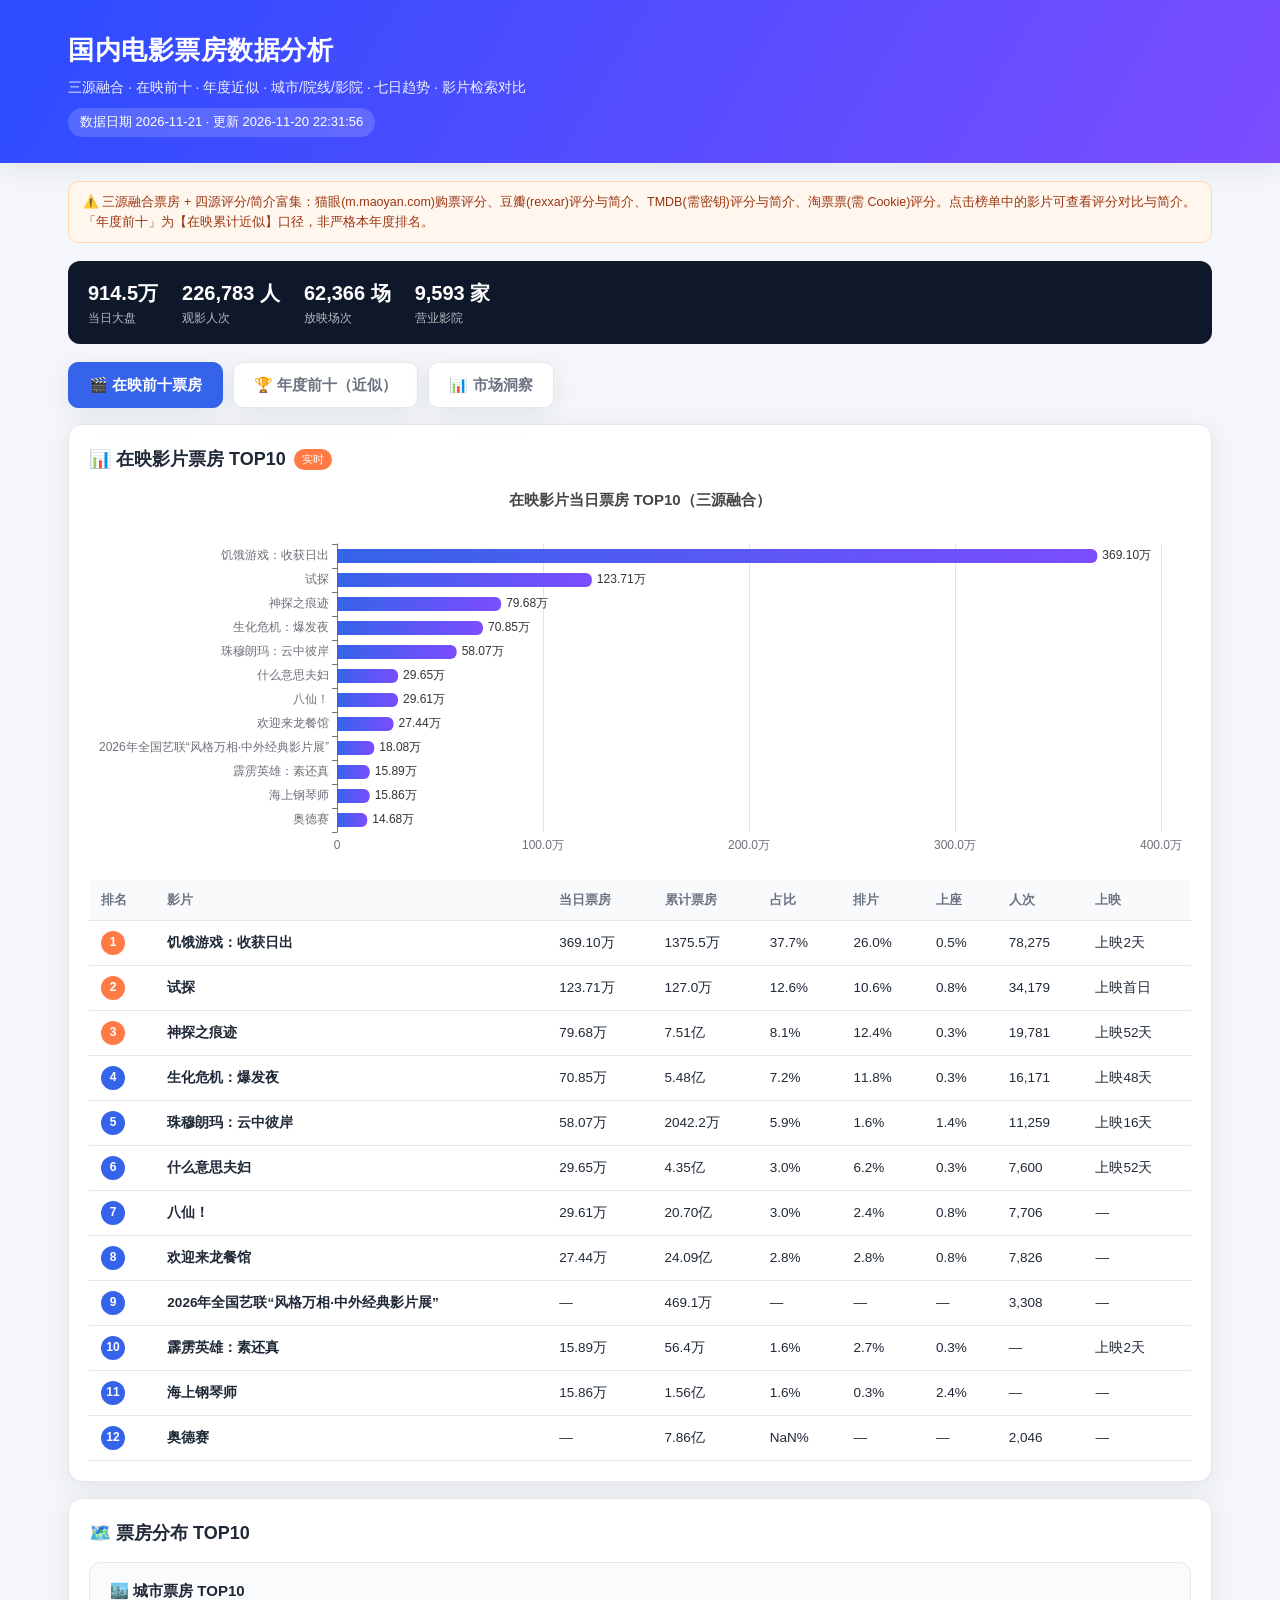
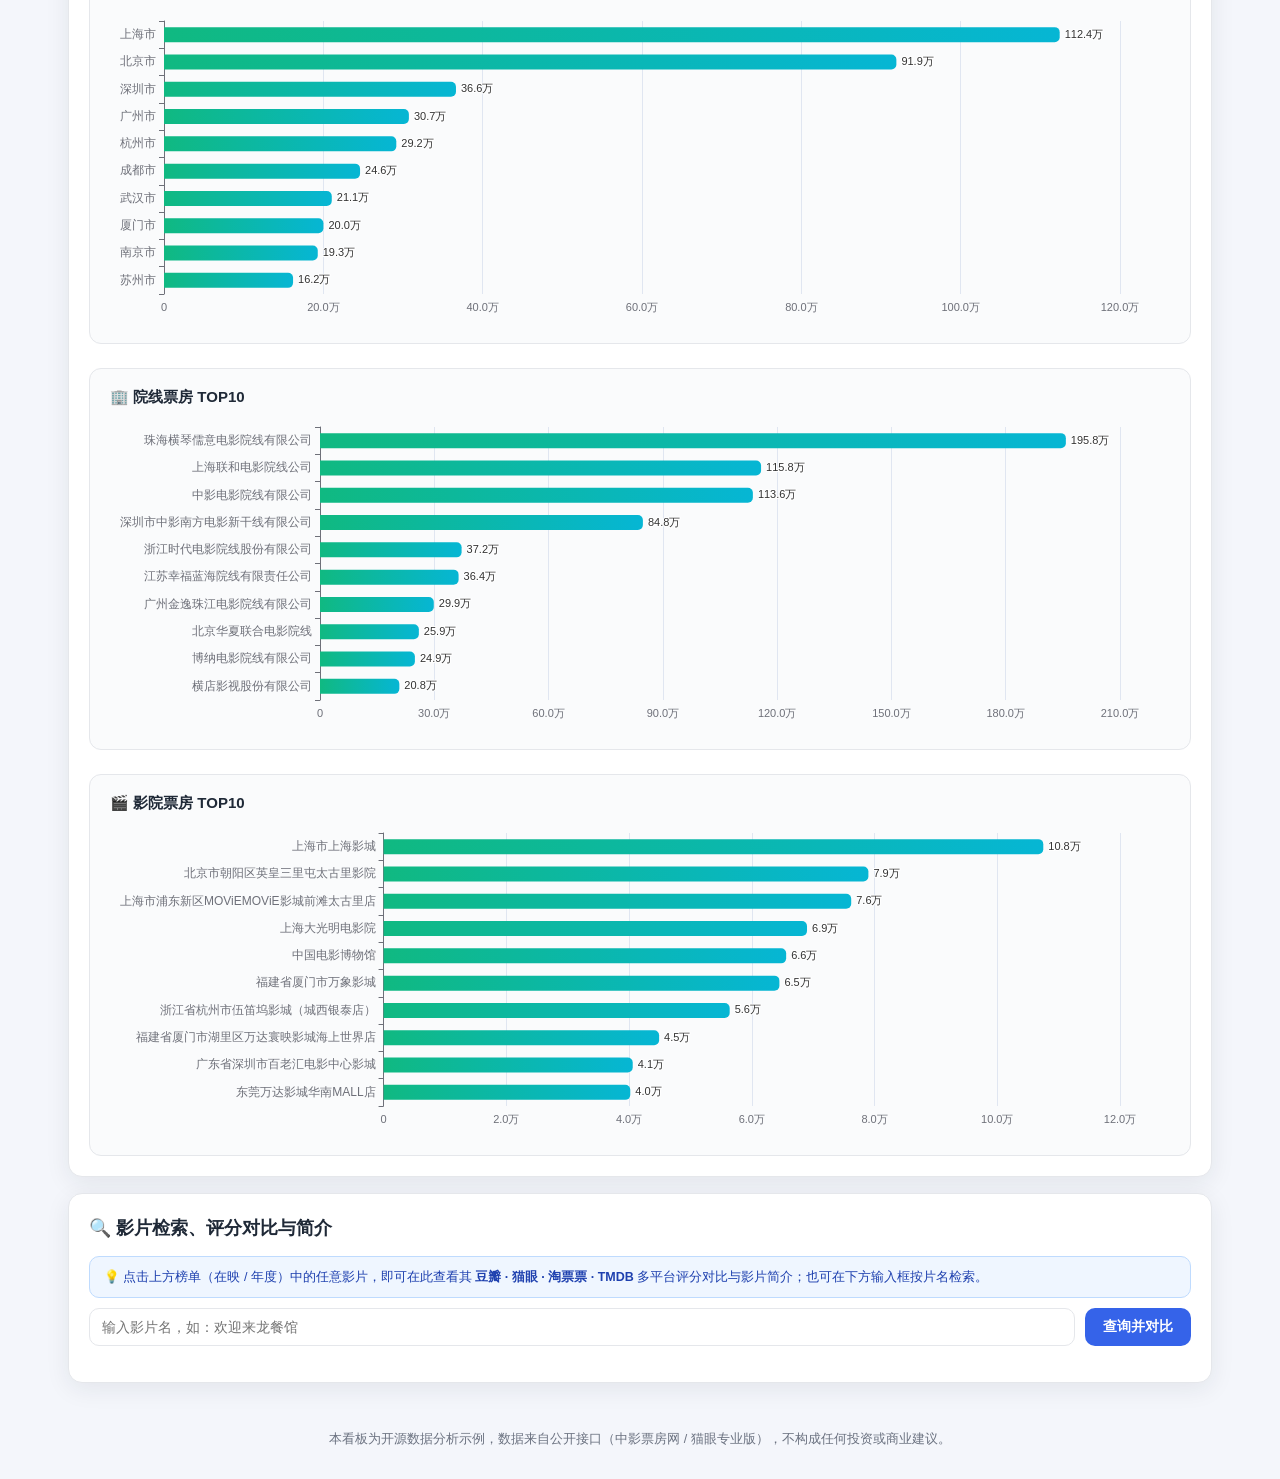
==== index.html @ 8127926d "chore: 更新票房数据 2026-11-20" ====
<!DOCTYPE html>
<html lang="zh-CN">
<head>
<meta charset="UTF-8" />
<meta name="viewport" content="width=device-width, initial-scale=1.0" />
<title>国内电影票房数据分析 · 在映 / 年度双榜看板</title>
<style>
:root{
  --bg:#f4f6fb; --card:#ffffff; --ink:#1f2937; --muted:#6b7280;
  --line:#e5e7eb; --brand:#3563e9; --brand2:#7c4dff; --accent:#ff7a45;
  --shadow:0 6px 24px rgba(31,41,55,.08);
}
*{box-sizing:border-box;margin:0;padding:0}
body{font-family:-apple-system,BlinkMacSystemFont,"Segoe UI","PingFang SC","Microsoft YaHei",sans-serif;
  background:var(--bg);color:var(--ink);line-height:1.6;-webkit-font-smoothing:antialiased}
.wrap{max-width:1180px;margin:0 auto;padding:0 18px}
.site-header{background:linear-gradient(120deg,#2b4cff,#7c4dff);color:#fff;padding:30px 0 26px;box-shadow:var(--shadow)}
.site-header h1{font-size:26px;font-weight:700;letter-spacing:.5px}
.site-header .subtitle{opacity:.92;margin-top:4px;font-size:14px}
.site-header .meta{margin-top:10px;font-size:13px;background:rgba(255,255,255,.16);
  display:inline-block;padding:4px 12px;border-radius:20px}
.disclaimer{background:#fff7ed;border:1px solid #fed7aa;color:#9a3412;
  font-size:12.5px;padding:10px 14px;border-radius:10px;margin:18px 0}
.panel{background:var(--card);border:1px solid var(--line);border-radius:14px;
  padding:20px;margin:16px 0;box-shadow:var(--shadow)}
.panel h2{font-size:18px;margin-bottom:14px;display:flex;align-items:center;gap:8px}
.panel h2 .tag{font-size:11px;font-weight:500;color:#fff;background:var(--accent);
  padding:2px 8px;border-radius:20px}
.panel h3{font-size:14px;color:var(--muted);margin:6px 0 10px;font-weight:600}

/* 数据集切换 */
.tabs{display:flex;gap:10px;margin:18px 0 4px;flex-wrap:wrap}
.tab{background:var(--card);border:1px solid var(--line);color:var(--muted);
  padding:10px 20px;border-radius:10px;cursor:pointer;font-size:15px;font-weight:600;
  transition:.15s;box-shadow:var(--shadow)}
.tab:hover{border-color:var(--brand)}
.tab.active{background:var(--brand);color:#fff;border-color:var(--brand)}
.view{display:none}
.view.active{display:block}

/* 控制 */
.controls{display:flex;gap:10px;flex-wrap:wrap;align-items:center}
.controls input[type=text]{flex:1;min-width:220px;padding:10px 12px;border:1px solid var(--line);
  border-radius:10px;font-size:14px;outline:none}
.controls input[type=text]:focus{border-color:var(--brand)}
button{cursor:pointer;border:none;background:var(--brand);color:#fff;
  padding:10px 18px;border-radius:10px;font-size:14px;font-weight:600;transition:.15s}
button:hover{filter:brightness(1.08)}
button.ghost{background:#eef2ff;color:var(--brand)}

/* 图表 */
.chart{width:100%;height:380px;margin:6px 0;min-height:320px}
.chart.sm{height:300px;min-height:260px}
.chart.xs{height:220px;min-height:180px}

/* 详情区图表网格：评分+累计+当日 → 桌面端两列布局 */
.detail-charts{display:grid;grid-template-columns:1fr 1fr;gap:16px;margin-top:16px}
.detail-charts .chart{height:300px;min-height:260px}
.detail-charts .full-width{grid-column:1/-1}
@media(max-width:820px){.detail-charts{grid-template-columns:1fr}}

/* 表格 */
.table-wrap{overflow-x:auto;margin-top:12px}
table{width:100%;border-collapse:collapse;font-size:13.5px}
th,td{padding:10px 12px;text-align:left;border-bottom:1px solid var(--line);white-space:nowrap}
th{background:#f8fafc;color:var(--muted);font-weight:600;font-size:12.5px}
tbody tr:hover{background:#f8fafc}
.rank-badge{display:inline-flex;width:24px;height:24px;align-items:center;justify-content:center;
  background:var(--brand);color:#fff;border-radius:50%;font-size:12px;font-weight:700}
.rank-badge.top{background:var(--accent)}

/* 网格 */
.grid2{display:grid;grid-template-columns:1fr 1fr;gap:18px}
.grid3{display:grid;grid-template-columns:repeat(3,1fr);gap:18px}
.grid3 > div{background:#fafbfc;border:1px solid var(--line);border-radius:12px;padding:14px 10px 6px}
.grid3 h3{font-size:13px;color:var(--ink);margin:0 0 4px 8px;font-weight:700;letter-spacing:.3px}
.grid3 .chart{height:260px!important;min-height:220px!important;margin:0}

/* 分布图：城市/院线/影院 各占一行全宽 */
.dist-stack{display:flex;flex-direction:column;gap:24px}
.dist-item{background:#fafbfc;border:1px solid var(--line);border-radius:12px;padding:16px 20px 8px}
.dist-item h3{font-size:15px;color:var(--ink);margin:0 0 6px;font-weight:700}
.dist-item .chart{height:320px;min-height:280px}

@media(max-width:820px){.grid2,.grid3{grid-template-columns:1fr}}

/* 检索档案卡 */
.profile-card{display:flex;gap:18px;background:#f8fafc;border:1px solid var(--line);
  border-radius:12px;padding:16px;margin-top:14px;flex-wrap:wrap}
.profile-card img{width:120px;height:168px;object-fit:cover;border-radius:8px;background:#e5e7eb}
.profile-info{flex:1;min-width:240px}
.profile-info h3{font-size:20px;color:var(--ink);margin-bottom:6px}
.profile-info .line{font-size:13.5px;color:var(--muted);margin:3px 0}
.profile-info .big{font-size:22px;font-weight:700;color:var(--brand)}
.kpis{display:flex;gap:14px;flex-wrap:wrap;margin-top:10px}
.kpi{background:#fff;border:1px solid var(--line);border-radius:10px;padding:8px 14px;min-width:110px}
.kpi .v{font-size:17px;font-weight:700;color:var(--ink)}
.kpi .l{font-size:11.5px;color:var(--muted)}

.note{background:#eff6ff;border:1px solid #bfdbfe;color:#1e40af;font-size:12.5px;
  padding:10px 14px;border-radius:10px;margin:10px 0}
.note.warn{background:#fff7ed;border-color:#fed7aa;color:#9a3412}
.hidden{display:none!important}
.site-footer{text-align:center;color:var(--muted);font-size:12.5px;padding:30px 0}

/* 实时大盘条 */
.realtime-bar{display:flex;gap:24px;flex-wrap:wrap;background:#0f172a;color:#fff;
  border-radius:12px;padding:16px 20px;margin:16px 0}
.realtime-bar .item .v{font-size:20px;font-weight:700}
.realtime-bar .item .l{font-size:12px;opacity:.7}
.realtime-bar .item .v small{font-size:12px;opacity:.7;font-weight:400}

/* 可点击的榜单行 */
tbody tr[data-name]{cursor:pointer}
tbody tr[data-name]:hover{background:#eef2ff}
tbody tr[data-name]:active{background:#e0e7ff}

/* 评分徽章 */
.ratings{display:flex;gap:10px;flex-wrap:wrap;margin-top:12px}
.rating-badge{display:flex;align-items:baseline;gap:6px;flex-wrap:wrap;
  background:#fff;border:1px solid var(--c,var(--line));border-left:4px solid var(--c,var(--brand));
  border-radius:10px;padding:8px 12px;min-width:108px}
.rating-badge .rb-src{font-size:12.5px;color:var(--muted);font-weight:600}
.rating-badge .rb-score{font-size:20px;font-weight:800;color:var(--c,var(--ink));line-height:1}
.rating-badge .rb-votes{font-size:11px;color:var(--muted);width:100%;margin-top:2px}
.rating-badge .rb-link{font-size:13px;color:var(--c,var(--brand));text-decoration:none;margin-left:2px}
.rating-badge .rb-link:hover{text-decoration:underline}
.rating-badge.muted{opacity:.55;border-left-color:var(--line)}
.rating-badge.muted .rb-score{font-size:14px;font-weight:600;color:var(--muted)}

/* 影片简介 */
.intro{margin-top:12px;background:#fff;border:1px solid var(--line);border-radius:10px;padding:12px 14px}
.intro b{font-size:14px;color:var(--ink)}
.intro .src{font-size:11.5px;color:var(--muted);margin-left:6px}
.intro p{margin-top:6px;font-size:13.5px;color:#4b5563;line-height:1.7;max-height:160px;overflow:auto}
.profile-card img{flex:0 0 auto}
#ratingsChart{margin-top:16px}

</style>
</head>
<body>
<header class="site-header">
  <div class="wrap">
    <h1>国内电影票房数据分析</h1>
    <p class="subtitle">三源融合 · 在映前十 · 年度近似 · 城市/院线/影院 · 七日趋势 · 影片检索对比</p>
    <p class="meta" id="meta">数据加载中…</p>
  </div>
</header>

<div class="wrap">
  <div class="disclaimer" id="disclaimer"></div>

  <div class="realtime-bar" id="realtimeBar"></div>

  <div class="tabs">
    <div class="tab active" data-view="viewShowing">🎬 在映前十票房</div>
    <div class="tab" data-view="viewYearly">🏆 年度前十（近似）</div>
    <div class="tab" data-view="viewInsight">📊 市场洞察</div>
  </div>

  <!-- 在映前十 -->
  <section class="view active" id="viewShowing">
    <section class="panel">
      <h2>📊 在映影片票房 TOP10 <span class="tag">实时</span></h2>
      <div id="showBar" class="chart"></div>
      <div class="table-wrap">
        <table id="showTable">
          <thead><tr><th>排名</th><th>影片</th><th>当日票房</th><th>累计票房</th>
            <th>占比</th><th>排片</th><th>上座</th><th>人次</th><th>上映</th></tr></thead>
          <tbody></tbody>
        </table>
      </div>
    </section>

    <section class="panel">
      <h2>🗺️ 票房分布 TOP10</h2>
      <div class="dist-stack">
        <div class="dist-item">
          <h3>🏙️ 城市票房 TOP10</h3>
          <div id="cityChart" class="chart"></div>
        </div>
        <div class="dist-item">
          <h3>🏢 院线票房 TOP10</h3>
          <div id="chainChart" class="chart"></div>
        </div>
        <div class="dist-item">
          <h3>🎬 影院票房 TOP10</h3>
          <div id="cinemaChart" class="chart"></div>
        </div>
      </div>
    </section>
  </section>

  <!-- 年度前十 -->
  <section class="view" id="viewYearly">
    <section class="panel">
      <h2>🏆 年度票房前十（在映累计近似） <span class="tag">近似</span></h2>
      <div class="note" id="yearlyNote"></div>
      <div id="yearBar" class="chart"></div>
      <div class="table-wrap">
        <table id="yearTable">
          <thead><tr><th>排名</th><th>影片</th><th>累计总票房</th><th>当日票房</th><th>上映</th></tr></thead>
          <tbody></tbody>
        </table>
      </div>
    </section>
  </section>

  <!-- 市场洞察 -->
  <section class="view" id="viewInsight">
    <section class="panel">
      <h2>📈 近 7 日大盘走势 <span class="tag">每日</span></h2>
      <div id="weeklyNote"></div>
      <div id="weeklyChart" class="chart"></div>
    </section>
    <section class="panel">
      <h2>🎯 排片率 · 上座率 · 票房</h2>
      <div class="note">横轴=排片率，纵轴=上座率，气泡大小=当日票房。右上角「高排片+高上座」通常是爆款信号。</div>
      <div id="scatterChart" class="chart"></div>
    </section>
    <section class="panel">
      <h2>🎭 影片类型分布（按当日票房）</h2>
      <div class="note">跨类型影片按各标签拆分计入，合计可能超过大盘；反映当日题材结构。</div>
      <div id="genreChart" class="chart"></div>
    </section>
  </section>

  <!-- 检索对比 -->
  <section class="panel">
    <h2>🔍 影片检索、评分对比与简介</h2>
    <div id="clickHint" class="note">💡 点击上方榜单（在映 / 年度）中的任意影片，即可在此查看其
      <b>豆瓣 · 猫眼 · 淘票票 · TMDB</b> 多平台评分对比与影片简介；也可在下方输入框按片名检索。</div>
    <div class="controls">
      <input id="searchInput" type="text" placeholder="输入影片名，如：欢迎来龙餐馆" />
      <button id="searchBtn">查询并对比</button>
    </div>
    <div id="searchHint" class="note hidden">输入影片名后，展示该片档案（海报/类型/上映日/累计·当日票房/占比/排片/上座/人次），并与在映前十做累计+当日双维度对比。</div>
    <div id="movieProfile" class="profile-card hidden"></div>
    <div class="detail-charts" id="detailChartsWrap">
      <div id="ratingsChart" class="chart sm hidden"></div>
      <div id="compareDayWrap" class="hidden"><div id="compareDayChart" class="chart sm"></div></div>
      <div id="compareChart" class="chart full-width hidden"></div>
    </div>
    <div id="compareTrendChart" class="chart hidden"></div>
  </section>

  <footer class="site-footer">
    <p>本看板为开源数据分析示例，数据来自公开接口（中影票房网 / 猫眼专业版），不构成任何投资或商业建议。</p>
  </footer>
</div>

<script>
/*
* Licensed to the Apache Software Foundation (ASF) under one
* or more contributor license agreements.  See the NOTICE file
* distributed with this work for additional information
* regarding copyright ownership.  The ASF licenses this file
* to you under the Apache License, Version 2.0 (the
* "License"); you may not use this file except in compliance
* with the License.  You may obtain a copy of the License at
*
*   http://www.apache.org/licenses/LICENSE-2.0
*
* Unless required by applicable law or agreed to in writing,
* software distributed under the License is distributed on an
* "AS IS" BASIS, WITHOUT WARRANTIES OR CONDITIONS OF ANY
* KIND, either express or implied.  See the License for the
* specific language governing permissions and limitations
* under the License.
*/

!function(t,e){"object"==typeof exports&&"undefined"!=typeof module?e(exports):"function"==typeof define&&define.amd?define(["exports"],e):e((t="undefined"!=typeof globalThis?globalThis:t||self).echarts={})}(this,(function(t){"use strict";
/*! *****************************************************************************
    Copyright (c) Microsoft Corporation.

    Permission to use, copy, modify, and/or distribute this software for any
    purpose with or without fee is hereby granted.

    THE SOFTWARE IS PROVIDED "AS IS" AND THE AUTHOR DISCLAIMS ALL WARRANTIES WITH
    REGARD TO THIS SOFTWARE INCLUDING ALL IMPLIED WARRANTIES OF MERCHANTABILITY
    AND FITNESS. IN NO EVENT SHALL THE AUTHOR BE LIABLE FOR ANY SPECIAL, DIRECT,
    INDIRECT, OR CONSEQUENTIAL DAMAGES OR ANY DAMAGES WHATSOEVER RESULTING FROM
    LOSS OF USE, DATA OR PROFITS, WHETHER IN AN ACTION OF CONTRACT, NEGLIGENCE OR
    OTHER TORTIOUS ACTION, ARISING OUT OF OR IN CONNECTION WITH THE USE OR
    PERFORMANCE OF THIS SOFTWARE.
    ***************************************************************************** */var e=function(t,n){return e=Object.setPrototypeOf||{__proto__:[]}instanceof Array&&function(t,e){t.__proto__=e}||function(t,e){for(var n in e)Object.prototype.hasOwnProperty.call(e,n)&&(t[n]=e[n])},e(t,n)};function n(t,n){if("function"!=typeof n&&null!==n)throw new TypeError("Class extends value "+String(n)+" is not a constructor or null");function i(){this.constructor=t}e(t,n),t.prototype=null===n?Object.create(n):(i.prototype=n.prototype,new i)}var i=function(){this.firefox=!1,this.ie=!1,this.edge=!1,this.newEdge=!1,this.weChat=!1},r=new function(){this.browser=new i,this.node=!1,this.wxa=!1,this.worker=!1,this.svgSupported=!1,this.touchEventsSupported=!1,this.pointerEventsSupported=!1,this.domSupported=!1,this.transformSupported=!1,this.transform3dSupported=!1,this.hasGlobalWindow="undefined"!=typeof window};"object"==typeof wx&&"function"==typeof wx.getSystemInfoSync?(r.wxa=!0,r.touchEventsSupported=!0):"undefined"==typeof document&&"undefined"!=typeof self?r.worker=!0:"undefined"==typeof navigator||0===navigator.userAgent.indexOf("Node.js")?(r.node=!0,r.svgSupported=!0):function(t,e){var n=e.browser,i=t.match(/Firefox\/([\d.]+)/),r=t.match(/MSIE\s([\d.]+)/)||t.match(/Trident\/.+?rv:(([\d.]+))/),o=t.match(/Edge?\/([\d.]+)/),a=/micromessenger/i.test(t);i&&(n.firefox=!0,n.version=i[1]);r&&(n.ie=!0,n.version=r[1]);o&&(n.edge=!0,n.version=o[1],n.newEdge=+o[1].split(".")[0]>18);a&&(n.weChat=!0);e.svgSupported="undefined"!=typeof SVGRect,e.touchEventsSupported="ontouchstart"in window&&!n.ie&&!n.edge,e.pointerEventsSupported="onpointerdown"in window&&(n.edge||n.ie&&+n.version>=11),e.domSupported="undefined"!=typeof document;var s=document.documentElement.style;e.transform3dSupported=(n.ie&&"transition"in s||n.edge||"WebKitCSSMatrix"in window&&"m11"in new WebKitCSSMatrix||"MozPerspective"in s)&&!("OTransition"in s),e.transformSupported=e.transform3dSupported||n.ie&&+n.version>=9}(navigator.userAgent,r);var o="sans-serif",a="12px "+o;var s,l,u=function(t){var e={};if("undefined"==typeof JSON)return e;for(var n=0;n<t.length;n++){var i=String.fromCharCode(n+32),r=(t.charCodeAt(n)-20)/100;e[i]=r}return e}("007LLmW'55;N0500LLLLLLLLLL00NNNLzWW\\\\WQb\\0FWLg\\bWb\\WQ\\WrWWQ000CL5LLFLL0LL**F*gLLLL5F0LF\\FFF5.5N"),h={createCanvas:function(){return"undefined"!=typeof document&&document.createElement("canvas")},measureText:function(t,e){if(!s){var n=h.createCanvas();s=n&&n.getContext("2d")}if(s)return l!==e&&(l=s.font=e||a),s.measureText(t);t=t||"";var i=/(\d+)px/.exec(e=e||a),r=i&&+i[1]||12,o=0;if(e.indexOf("mono")>=0)o=r*t.length;else for(var c=0;c<t.length;c++){var p=u[t[c]];o+=null==p?r:p*r}return{width:o}},loadImage:function(t,e,n){var i=new Image;return i.onload=e,i.onerror=n,i.src=t,i}};function c(t){for(var e in h)t[e]&&(h[e]=t[e])}var p=V(["Function","RegExp","Date","Error","CanvasGradient","CanvasPattern","Image","Canvas"],(function(t,e){return t["[object "+e+"]"]=!0,t}),{}),d=V(["Int8","Uint8","Uint8Clamped","Int16","Uint16","Int32","Uint32","Float32","Float64"],(function(t,e){return t["[object "+e+"Array]"]=!0,t}),{}),f=Object.prototype.toString,g=Array.prototype,y=g.forEach,v=g.filter,m=g.slice,x=g.map,_=function(){}.constructor,b=_?_.prototype:null,w="__proto__",S=2311;function M(){return S++}function I(){for(var t=[],e=0;e<arguments.length;e++)t[e]=arguments[e];"undefined"!=typeof console&&console.error.apply(console,t)}function T(t){if(null==t||"object"!=typeof t)return t;var e=t,n=f.call(t);if("[object Array]"===n){if(!pt(t)){e=[];for(var i=0,r=t.length;i<r;i++)e[i]=T(t[i])}}else if(d[n]){if(!pt(t)){var o=t.constructor;if(o.from)e=o.from(t);else{e=new o(t.length);for(i=0,r=t.length;i<r;i++)e[i]=t[i]}}}else if(!p[n]&&!pt(t)&&!J(t))for(var a in e={},t)t.hasOwnProperty(a)&&a!==w&&(e[a]=T(t[a]));return e}function C(t,e,n){if(!q(e)||!q(t))return n?T(e):t;for(var i in e)if(e.hasOwnProperty(i)&&i!==w){var r=t[i],o=e[i];!q(o)||!q(r)||Y(o)||Y(r)||J(o)||J(r)||K(o)||K(r)||pt(o)||pt(r)?!n&&i in t||(t[i]=T(e[i])):C(r,o,n)}return t}function D(t,e){for(var n=t[0],i=1,r=t.length;i<r;i++)n=C(n,t[i],e);return n}function A(t,e){if(Object.assign)Object.assign(t,e);else for(var n in e)e.hasOwnProperty(n)&&n!==w&&(t[n]=e[n]);return t}function k(t,e,n){for(var i=G(e),r=0;r<i.length;r++){var o=i[r];(n?null!=e[o]:null==t[o])&&(t[o]=e[o])}return t}var L=h.createCanvas;function P(t,e){if(t){if(t.indexOf)return t.indexOf(e);for(var n=0,i=t.length;n<i;n++)if(t[n]===e)return n}return-1}function O(t,e){var n=t.prototype;function i(){}for(var r in i.prototype=e.prototype,t.prototype=new i,n)n.hasOwnProperty(r)&&(t.prototype[r]=n[r]);t.prototype.constructor=t,t.superClass=e}function R(t,e,n){if(t="prototype"in t?t.prototype:t,e="prototype"in e?e.prototype:e,Object.getOwnPropertyNames)for(var i=Object.getOwnPropertyNames(e),r=0;r<i.length;r++){var o=i[r];"constructor"!==o&&(n?null!=e[o]:null==t[o])&&(t[o]=e[o])}else k(t,e,n)}function N(t){return!!t&&("string"!=typeof t&&"number"==typeof t.length)}function E(t,e,n){if(t&&e)if(t.forEach&&t.forEach===y)t.forEach(e,n);else if(t.length===+t.length)for(var i=0,r=t.length;i<r;i++)e.call(n,t[i],i,t);else for(var o in t)t.hasOwnProperty(o)&&e.call(n,t[o],o,t)}function z(t,e,n){if(!t)return[];if(!e)return at(t);if(t.map&&t.map===x)return t.map(e,n);for(var i=[],r=0,o=t.length;r<o;r++)i.push(e.call(n,t[r],r,t));return i}function V(t,e,n,i){if(t&&e){for(var r=0,o=t.length;r<o;r++)n=e.call(i,n,t[r],r,t);return n}}function B(t,e,n){if(!t)return[];if(!e)return at(t);if(t.filter&&t.filter===v)return t.filter(e,n);for(var i=[],r=0,o=t.length;r<o;r++)e.call(n,t[r],r,t)&&i.push(t[r]);return i}function F(t,e,n){if(t&&e)for(var i=0,r=t.length;i<r;i++)if(e.call(n,t[i],i,t))return t[i]}function G(t){if(!t)return[];if(Object.keys)return Object.keys(t);var e=[];for(var n in t)t.hasOwnProperty(n)&&e.push(n);return e}var W=b&&X(b.bind)?b.call.bind(b.bind):function(t,e){for(var n=[],i=2;i<arguments.length;i++)n[i-2]=arguments[i];return function(){return t.apply(e,n.concat(m.call(arguments)))}};function H(t){for(var e=[],n=1;n<arguments.length;n++)e[n-1]=arguments[n];return function(){return t.apply(this,e.concat(m.call(arguments)))}}function Y(t){return Array.isArray?Array.isArray(t):"[object Array]"===f.call(t)}function X(t){return"function"==typeof t}function U(t){return"string"==typeof t}function Z(t){return"[object String]"===f.call(t)}function j(t){return"number"==typeof t}function q(t){var e=typeof t;return"function"===e||!!t&&"object"===e}function K(t){return!!p[f.call(t)]}function $(t){return!!d[f.call(t)]}function J(t){return"object"==typeof t&&"number"==typeof t.nodeType&&"object"==typeof t.ownerDocument}function Q(t){return null!=t.colorStops}function tt(t){return null!=t.image}function et(t){return"[object RegExp]"===f.call(t)}function nt(t){return t!=t}function it(){for(var t=[],e=0;e<arguments.length;e++)t[e]=arguments[e];for(var n=0,i=t.length;n<i;n++)if(null!=t[n])return t[n]}function rt(t,e){return null!=t?t:e}function ot(t,e,n){return null!=t?t:null!=e?e:n}function at(t){for(var e=[],n=1;n<arguments.length;n++)e[n-1]=arguments[n];return m.apply(t,e)}function st(t){if("number"==typeof t)return[t,t,t,t];var e=t.length;return 2===e?[t[0],t[1],t[0],t[1]]:3===e?[t[0],t[1],t[2],t[1]]:t}function lt(t,e){if(!t)throw new Error(e)}function ut(t){return null==t?null:"function"==typeof t.trim?t.trim():t.replace(/^[\s\uFEFF\xA0]+|[\s\uFEFF\xA0]+$/g,"")}var ht="__ec_primitive__";function ct(t){t[ht]=!0}function pt(t){return t[ht]}var dt=function(){function t(){this.data={}}return t.prototype.delete=function(t){var e=this.has(t);return e&&delete this.data[t],e},t.prototype.has=function(t){return this.data.hasOwnProperty(t)},t.prototype.get=function(t){return this.data[t]},t.prototype.set=function(t,e){return this.data[t]=e,this},t.prototype.keys=function(){return G(this.data)},t.prototype.forEach=function(t){var e=this.data;for(var n in e)e.hasOwnProperty(n)&&t(e[n],n)},t}(),ft="function"==typeof Map;var gt=function(){function t(e){var n=Y(e);this.data=ft?new Map:new dt;var i=this;function r(t,e){n?i.set(t,e):i.set(e,t)}e instanceof t?e.each(r):e&&E(e,r)}return t.prototype.hasKey=function(t){return this.data.has(t)},t.prototype.get=function(t){return this.data.get(t)},t.prototype.set=function(t,e){return this.data.set(t,e),e},t.prototype.each=function(t,e){this.data.forEach((function(n,i){t.call(e,n,i)}))},t.prototype.keys=function(){var t=this.data.keys();return ft?Array.from(t):t},t.prototype.removeKey=function(t){this.data.delete(t)},t}();function yt(t){return new gt(t)}function vt(t,e){for(var n=new t.constructor(t.length+e.length),i=0;i<t.length;i++)n[i]=t[i];var r=t.length;for(i=0;i<e.length;i++)n[i+r]=e[i];return n}function mt(t,e){var n;if(Object.create)n=Object.create(t);else{var i=function(){};i.prototype=t,n=new i}return e&&A(n,e),n}function xt(t){var e=t.style;e.webkitUserSelect="none",e.userSelect="none",e.webkitTapHighlightColor="rgba(0,0,0,0)",e["-webkit-touch-callout"]="none"}function _t(t,e){return t.hasOwnProperty(e)}function bt(){}var wt=180/Math.PI,St=Object.freeze({__proto__:null,guid:M,logError:I,clone:T,merge:C,mergeAll:D,extend:A,defaults:k,createCanvas:L,indexOf:P,inherits:O,mixin:R,isArrayLike:N,each:E,map:z,reduce:V,filter:B,find:F,keys:G,bind:W,curry:H,isArray:Y,isFunction:X,isString:U,isStringSafe:Z,isNumber:j,isObject:q,isBuiltInObject:K,isTypedArray:$,isDom:J,isGradientObject:Q,isImagePatternObject:tt,isRegExp:et,eqNaN:nt,retrieve:it,retrieve2:rt,retrieve3:ot,slice:at,normalizeCssArray:st,assert:lt,trim:ut,setAsPrimitive:ct,isPrimitive:pt,HashMap:gt,createHashMap:yt,concatArray:vt,createObject:mt,disableUserSelect:xt,hasOwn:_t,noop:bt,RADIAN_TO_DEGREE:wt});function Mt(t,e){return null==t&&(t=0),null==e&&(e=0),[t,e]}function It(t,e){return t[0]=e[0],t[1]=e[1],t}function Tt(t){return[t[0],t[1]]}function Ct(t,e,n){return t[0]=e,t[1]=n,t}function Dt(t,e,n){return t[0]=e[0]+n[0],t[1]=e[1]+n[1],t}function At(t,e,n,i){return t[0]=e[0]+n[0]*i,t[1]=e[1]+n[1]*i,t}function kt(t,e,n){return t[0]=e[0]-n[0],t[1]=e[1]-n[1],t}function Lt(t){return Math.sqrt(Ot(t))}var Pt=Lt;function Ot(t){return t[0]*t[0]+t[1]*t[1]}var Rt=Ot;function Nt(t,e,n){return t[0]=e[0]*n,t[1]=e[1]*n,t}function Et(t,e){var n=Lt(e);return 0===n?(t[0]=0,t[1]=0):(t[0]=e[0]/n,t[1]=e[1]/n),t}function zt(t,e){return Math.sqrt((t[0]-e[0])*(t[0]-e[0])+(t[1]-e[1])*(t[1]-e[1]))}var Vt=zt;function Bt(t,e){return(t[0]-e[0])*(t[0]-e[0])+(t[1]-e[1])*(t[1]-e[1])}var Ft=Bt;function Gt(t,e,n,i){return t[0]=e[0]+i*(n[0]-e[0]),t[1]=e[1]+i*(n[1]-e[1]),t}function Wt(t,e,n){var i=e[0],r=e[1];return t[0]=n[0]*i+n[2]*r+n[4],t[1]=n[1]*i+n[3]*r+n[5],t}function Ht(t,e,n){return t[0]=Math.min(e[0],n[0]),t[1]=Math.min(e[1],n[1]),t}function Yt(t,e,n){return t[0]=Math.max(e[0],n[0]),t[1]=Math.max(e[1],n[1]),t}var Xt=Object.freeze({__proto__:null,create:Mt,copy:It,clone:Tt,set:Ct,add:Dt,scaleAndAdd:At,sub:kt,len:Lt,length:Pt,lenSquare:Ot,lengthSquare:Rt,mul:function(t,e,n){return t[0]=e[0]*n[0],t[1]=e[1]*n[1],t},div:function(t,e,n){return t[0]=e[0]/n[0],t[1]=e[1]/n[1],t},dot:function(t,e){return t[0]*e[0]+t[1]*e[1]},scale:Nt,normalize:Et,distance:zt,dist:Vt,distanceSquare:Bt,distSquare:Ft,negate:function(t,e){return t[0]=-e[0],t[1]=-e[1],t},lerp:Gt,applyTransform:Wt,min:Ht,max:Yt}),Ut=function(t,e){this.target=t,this.topTarget=e&&e.topTarget},Zt=function(){function t(t){this.handler=t,t.on("mousedown",this._dragStart,this),t.on("mousemove",this._drag,this),t.on("mouseup",this._dragEnd,this)}return t.prototype._dragStart=function(t){for(var e=t.target;e&&!e.draggable;)e=e.parent||e.__hostTarget;e&&(this._draggingTarget=e,e.dragging=!0,this._x=t.offsetX,this._y=t.offsetY,this.handler.dispatchToElement(new Ut(e,t),"dragstart",t.event))},t.prototype._drag=function(t){var e=this._draggingTarget;if(e){var n=t.offsetX,i=t.offsetY,r=n-this._x,o=i-this._y;this._x=n,this._y=i,e.drift(r,o,t),this.handler.dispatchToElement(new Ut(e,t),"drag",t.event);var a=this.handler.findHover(n,i,e).target,s=this._dropTarget;this._dropTarget=a,e!==a&&(s&&a!==s&&this.handler.dispatchToElement(new Ut(s,t),"dragleave",t.event),a&&a!==s&&this.handler.dispatchToElement(new Ut(a,t),"dragenter",t.event))}},t.prototype._dragEnd=function(t){var e=this._draggingTarget;e&&(e.dragging=!1),this.handler.dispatchToElement(new Ut(e,t),"dragend",t.event),this._dropTarget&&this.handler.dispatchToElement(new Ut(this._dropTarget,t),"drop",t.event),this._draggingTarget=null,this._dropTarget=null},t}(),jt=function(){function t(t){t&&(this._$eventProcessor=t)}return t.prototype.on=function(t,e,n,i){this._$handlers||(this._$handlers={});var r=this._$handlers;if("function"==typeof e&&(i=n,n=e,e=null),!n||!t)return this;var o=this._$eventProcessor;null!=e&&o&&o.normalizeQuery&&(e=o.normalizeQuery(e)),r[t]||(r[t]=[]);for(var a=0;a<r[t].length;a++)if(r[t][a].h===n)return this;var s={h:n,query:e,ctx:i||this,callAtLast:n.zrEventfulCallAtLast},l=r[t].length-1,u=r[t][l];return u&&u.callAtLast?r[t].splice(l,0,s):r[t].push(s),this},t.prototype.isSilent=function(t){var e=this._$handlers;return!e||!e[t]||!e[t].length},t.prototype.off=function(t,e){var n=this._$handlers;if(!n)return this;if(!t)return this._$handlers={},this;if(e){if(n[t]){for(var i=[],r=0,o=n[t].length;r<o;r++)n[t][r].h!==e&&i.push(n[t][r]);n[t]=i}n[t]&&0===n[t].length&&delete n[t]}else delete n[t];return this},t.prototype.trigger=function(t){for(var e=[],n=1;n<arguments.length;n++)e[n-1]=arguments[n];if(!this._$handlers)return this;var i=this._$handlers[t],r=this._$eventProcessor;if(i)for(var o=e.length,a=i.length,s=0;s<a;s++){var l=i[s];if(!r||!r.filter||null==l.query||r.filter(t,l.query))switch(o){case 0:l.h.call(l.ctx);break;case 1:l.h.call(l.ctx,e[0]);break;case 2:l.h.call(l.ctx,e[0],e[1]);break;default:l.h.apply(l.ctx,e)}}return r&&r.afterTrigger&&r.afterTrigger(t),this},t.prototype.triggerWithContext=function(t){for(var e=[],n=1;n<arguments.length;n++)e[n-1]=arguments[n];if(!this._$handlers)return this;var i=this._$handlers[t],r=this._$eventProcessor;if(i)for(var o=e.length,a=e[o-1],s=i.length,l=0;l<s;l++){var u=i[l];if(!r||!r.filter||null==u.query||r.filter(t,u.query))switch(o){case 0:u.h.call(a);break;case 1:u.h.call(a,e[0]);break;case 2:u.h.call(a,e[0],e[1]);break;default:u.h.apply(a,e.slice(1,o-1))}}return r&&r.afterTrigger&&r.afterTrigger(t),this},t}(),qt=Math.log(2);function Kt(t,e,n,i,r,o){var a=i+"-"+r,s=t.length;if(o.hasOwnProperty(a))return o[a];if(1===e){var l=Math.round(Math.log((1<<s)-1&~r)/qt);return t[n][l]}for(var u=i|1<<n,h=n+1;i&1<<h;)h++;for(var c=0,p=0,d=0;p<s;p++){var f=1<<p;f&r||(c+=(d%2?-1:1)*t[n][p]*Kt(t,e-1,h,u,r|f,o),d++)}return o[a]=c,c}function $t(t,e){var n=[[t[0],t[1],1,0,0,0,-e[0]*t[0],-e[0]*t[1]],[0,0,0,t[0],t[1],1,-e[1]*t[0],-e[1]*t[1]],[t[2],t[3],1,0,0,0,-e[2]*t[2],-e[2]*t[3]],[0,0,0,t[2],t[3],1,-e[3]*t[2],-e[3]*t[3]],[t[4],t[5],1,0,0,0,-e[4]*t[4],-e[4]*t[5]],[0,0,0,t[4],t[5],1,-e[5]*t[4],-e[5]*t[5]],[t[6],t[7],1,0,0,0,-e[6]*t[6],-e[6]*t[7]],[0,0,0,t[6],t[7],1,-e[7]*t[6],-e[7]*t[7]]],i={},r=Kt(n,8,0,0,0,i);if(0!==r){for(var o=[],a=0;a<8;a++)for(var s=0;s<8;s++)null==o[s]&&(o[s]=0),o[s]+=((a+s)%2?-1:1)*Kt(n,7,0===a?1:0,1<<a,1<<s,i)/r*e[a];return function(t,e,n){var i=e*o[6]+n*o[7]+1;t[0]=(e*o[0]+n*o[1]+o[2])/i,t[1]=(e*o[3]+n*o[4]+o[5])/i}}}var Jt="___zrEVENTSAVED",Qt=[];function te(t,e,n,i,o){if(e.getBoundingClientRect&&r.domSupported&&!ee(e)){var a=e[Jt]||(e[Jt]={}),s=function(t,e){var n=e.markers;if(n)return n;n=e.markers=[];for(var i=["left","right"],r=["top","bottom"],o=0;o<4;o++){var a=document.createElement("div"),s=o%2,l=(o>>1)%2;a.style.cssText=["position: absolute","visibility: hidden","padding: 0","margin: 0","border-width: 0","user-select: none","width:0","height:0",i[s]+":0",r[l]+":0",i[1-s]+":auto",r[1-l]+":auto",""].join("!important;"),t.appendChild(a),n.push(a)}return n}(e,a),l=function(t,e,n){for(var i=n?"invTrans":"trans",r=e[i],o=e.srcCoords,a=[],s=[],l=!0,u=0;u<4;u++){var h=t[u].getBoundingClientRect(),c=2*u,p=h.left,d=h.top;a.push(p,d),l=l&&o&&p===o[c]&&d===o[c+1],s.push(t[u].offsetLeft,t[u].offsetTop)}return l&&r?r:(e.srcCoords=a,e[i]=n?$t(s,a):$t(a,s))}(s,a,o);if(l)return l(t,n,i),!0}return!1}function ee(t){return"CANVAS"===t.nodeName.toUpperCase()}var ne=/([&<>"'])/g,ie={"&":"&amp;","<":"&lt;",">":"&gt;",'"':"&quot;","'":"&#39;"};function re(t){return null==t?"":(t+"").replace(ne,(function(t,e){return ie[e]}))}var oe=/^(?:mouse|pointer|contextmenu|drag|drop)|click/,ae=[],se=r.browser.firefox&&+r.browser.version.split(".")[0]<39;function le(t,e,n,i){return n=n||{},i?ue(t,e,n):se&&null!=e.layerX&&e.layerX!==e.offsetX?(n.zrX=e.layerX,n.zrY=e.layerY):null!=e.offsetX?(n.zrX=e.offsetX,n.zrY=e.offsetY):ue(t,e,n),n}function ue(t,e,n){if(r.domSupported&&t.getBoundingClientRect){var i=e.clientX,o=e.clientY;if(ee(t)){var a=t.getBoundingClientRect();return n.zrX=i-a.left,void(n.zrY=o-a.top)}if(te(ae,t,i,o))return n.zrX=ae[0],void(n.zrY=ae[1])}n.zrX=n.zrY=0}function he(t){return t||window.event}function ce(t,e,n){if(null!=(e=he(e)).zrX)return e;var i=e.type;if(i&&i.indexOf("touch")>=0){var r="touchend"!==i?e.targetTouches[0]:e.changedTouches[0];r&&le(t,r,e,n)}else{le(t,e,e,n);var o=function(t){var e=t.wheelDelta;if(e)return e;var n=t.deltaX,i=t.deltaY;if(null==n||null==i)return e;return 3*(0!==i?Math.abs(i):Math.abs(n))*(i>0?-1:i<0?1:n>0?-1:1)}(e);e.zrDelta=o?o/120:-(e.detail||0)/3}var a=e.button;return null==e.which&&void 0!==a&&oe.test(e.type)&&(e.which=1&a?1:2&a?3:4&a?2:0),e}function pe(t,e,n,i){t.addEventListener(e,n,i)}var de=function(t){t.preventDefault(),t.stopPropagation(),t.cancelBubble=!0};function fe(t){return 2===t.which||3===t.which}var ge=function(){function t(){this._track=[]}return t.prototype.recognize=function(t,e,n){return this._doTrack(t,e,n),this._recognize(t)},t.prototype.clear=function(){return this._track.length=0,this},t.prototype._doTrack=function(t,e,n){var i=t.touches;if(i){for(var r={points:[],touches:[],target:e,event:t},o=0,a=i.length;o<a;o++){var s=i[o],l=le(n,s,{});r.points.push([l.zrX,l.zrY]),r.touches.push(s)}this._track.push(r)}},t.prototype._recognize=function(t){for(var e in ve)if(ve.hasOwnProperty(e)){var n=ve[e](this._track,t);if(n)return n}},t}();function ye(t){var e=t[1][0]-t[0][0],n=t[1][1]-t[0][1];return Math.sqrt(e*e+n*n)}var ve={pinch:function(t,e){var n=t.length;if(n){var i,r=(t[n-1]||{}).points,o=(t[n-2]||{}).points||r;if(o&&o.length>1&&r&&r.length>1){var a=ye(r)/ye(o);!isFinite(a)&&(a=1),e.pinchScale=a;var s=[((i=r)[0][0]+i[1][0])/2,(i[0][1]+i[1][1])/2];return e.pinchX=s[0],e.pinchY=s[1],{type:"pinch",target:t[0].target,event:e}}}}};function me(){return[1,0,0,1,0,0]}function xe(t){return t[0]=1,t[1]=0,t[2]=0,t[3]=1,t[4]=0,t[5]=0,t}function _e(t,e){return t[0]=e[0],t[1]=e[1],t[2]=e[2],t[3]=e[3],t[4]=e[4],t[5]=e[5],t}function be(t,e,n){var i=e[0]*n[0]+e[2]*n[1],r=e[1]*n[0]+e[3]*n[1],o=e[0]*n[2]+e[2]*n[3],a=e[1]*n[2]+e[3]*n[3],s=e[0]*n[4]+e[2]*n[5]+e[4],l=e[1]*n[4]+e[3]*n[5]+e[5];return t[0]=i,t[1]=r,t[2]=o,t[3]=a,t[4]=s,t[5]=l,t}function we(t,e,n){return t[0]=e[0],t[1]=e[1],t[2]=e[2],t[3]=e[3],t[4]=e[4]+n[0],t[5]=e[5]+n[1],t}function Se(t,e,n,i){void 0===i&&(i=[0,0]);var r=e[0],o=e[2],a=e[4],s=e[1],l=e[3],u=e[5],h=Math.sin(n),c=Math.cos(n);return t[0]=r*c+s*h,t[1]=-r*h+s*c,t[2]=o*c+l*h,t[3]=-o*h+c*l,t[4]=c*(a-i[0])+h*(u-i[1])+i[0],t[5]=c*(u-i[1])-h*(a-i[0])+i[1],t}function Me(t,e,n){var i=n[0],r=n[1];return t[0]=e[0]*i,t[1]=e[1]*r,t[2]=e[2]*i,t[3]=e[3]*r,t[4]=e[4]*i,t[5]=e[5]*r,t}function Ie(t,e){var n=e[0],i=e[2],r=e[4],o=e[1],a=e[3],s=e[5],l=n*a-o*i;return l?(l=1/l,t[0]=a*l,t[1]=-o*l,t[2]=-i*l,t[3]=n*l,t[4]=(i*s-a*r)*l,t[5]=(o*r-n*s)*l,t):null}function Te(t){var e=[1,0,0,1,0,0];return _e(e,t),e}var Ce=Object.freeze({__proto__:null,create:me,identity:xe,copy:_e,mul:be,translate:we,rotate:Se,scale:Me,invert:Ie,clone:Te}),De=function(){function t(t,e){this.x=t||0,this.y=e||0}return t.prototype.copy=function(t){return this.x=t.x,this.y=t.y,this},t.prototype.clone=function(){return new t(this.x,this.y)},t.prototype.set=function(t,e){return this.x=t,this.y=e,this},t.prototype.equal=function(t){return t.x===this.x&&t.y===this.y},t.prototype.add=function(t){return this.x+=t.x,this.y+=t.y,this},t.prototype.scale=function(t){this.x*=t,this.y*=t},t.prototype.scaleAndAdd=function(t,e){this.x+=t.x*e,this.y+=t.y*e},t.prototype.sub=function(t){return this.x-=t.x,this.y-=t.y,this},t.prototype.dot=function(t){return this.x*t.x+this.y*t.y},t.prototype.len=function(){return Math.sqrt(this.x*this.x+this.y*this.y)},t.prototype.lenSquare=function(){return this.x*this.x+this.y*this.y},t.prototype.normalize=function(){var t=this.len();return this.x/=t,this.y/=t,this},t.prototype.distance=function(t){var e=this.x-t.x,n=this.y-t.y;return Math.sqrt(e*e+n*n)},t.prototype.distanceSquare=function(t){var e=this.x-t.x,n=this.y-t.y;return e*e+n*n},t.prototype.negate=function(){return this.x=-this.x,this.y=-this.y,this},t.prototype.transform=function(t){if(t){var e=this.x,n=this.y;return this.x=t[0]*e+t[2]*n+t[4],this.y=t[1]*e+t[3]*n+t[5],this}},t.prototype.toArray=function(t){return t[0]=this.x,t[1]=this.y,t},t.prototype.fromArray=function(t){this.x=t[0],this.y=t[1]},t.set=function(t,e,n){t.x=e,t.y=n},t.copy=function(t,e){t.x=e.x,t.y=e.y},t.len=function(t){return Math.sqrt(t.x*t.x+t.y*t.y)},t.lenSquare=function(t){return t.x*t.x+t.y*t.y},t.dot=function(t,e){return t.x*e.x+t.y*e.y},t.add=function(t,e,n){t.x=e.x+n.x,t.y=e.y+n.y},t.sub=function(t,e,n){t.x=e.x-n.x,t.y=e.y-n.y},t.scale=function(t,e,n){t.x=e.x*n,t.y=e.y*n},t.scaleAndAdd=function(t,e,n,i){t.x=e.x+n.x*i,t.y=e.y+n.y*i},t.lerp=function(t,e,n,i){var r=1-i;t.x=r*e.x+i*n.x,t.y=r*e.y+i*n.y},t}(),Ae=Math.min,ke=Math.max,Le=new De,Pe=new De,Oe=new De,Re=new De,Ne=new De,Ee=new De,ze=function(){function t(t,e,n,i){n<0&&(t+=n,n=-n),i<0&&(e+=i,i=-i),this.x=t,this.y=e,this.width=n,this.height=i}return t.prototype.union=function(t){var e=Ae(t.x,this.x),n=Ae(t.y,this.y);isFinite(this.x)&&isFinite(this.width)?this.width=ke(t.x+t.width,this.x+this.width)-e:this.width=t.width,isFinite(this.y)&&isFinite(this.height)?this.height=ke(t.y+t.height,this.y+this.height)-n:this.height=t.height,this.x=e,this.y=n},t.prototype.applyTransform=function(e){t.applyTransform(this,this,e)},t.prototype.calculateTransform=function(t){var e=this,n=t.width/e.width,i=t.height/e.height,r=[1,0,0,1,0,0];return we(r,r,[-e.x,-e.y]),Me(r,r,[n,i]),we(r,r,[t.x,t.y]),r},t.prototype.intersect=function(e,n){if(!e)return!1;e instanceof t||(e=t.create(e));var i=this,r=i.x,o=i.x+i.width,a=i.y,s=i.y+i.height,l=e.x,u=e.x+e.width,h=e.y,c=e.y+e.height,p=!(o<l||u<r||s<h||c<a);if(n){var d=1/0,f=0,g=Math.abs(o-l),y=Math.abs(u-r),v=Math.abs(s-h),m=Math.abs(c-a),x=Math.min(g,y),_=Math.min(v,m);o<l||u<r?x>f&&(f=x,g<y?De.set(Ee,-g,0):De.set(Ee,y,0)):x<d&&(d=x,g<y?De.set(Ne,g,0):De.set(Ne,-y,0)),s<h||c<a?_>f&&(f=_,v<m?De.set(Ee,0,-v):De.set(Ee,0,m)):x<d&&(d=x,v<m?De.set(Ne,0,v):De.set(Ne,0,-m))}return n&&De.copy(n,p?Ne:Ee),p},t.prototype.contain=function(t,e){var n=this;return t>=n.x&&t<=n.x+n.width&&e>=n.y&&e<=n.y+n.height},t.prototype.clone=function(){return new t(this.x,this.y,this.width,this.height)},t.prototype.copy=function(e){t.copy(this,e)},t.prototype.plain=function(){return{x:this.x,y:this.y,width:this.width,height:this.height}},t.prototype.isFinite=function(){return isFinite(this.x)&&isFinite(this.y)&&isFinite(this.width)&&isFinite(this.height)},t.prototype.isZero=function(){return 0===this.width||0===this.height},t.create=function(e){return new t(e.x,e.y,e.width,e.height)},t.copy=function(t,e){t.x=e.x,t.y=e.y,t.width=e.width,t.height=e.height},t.applyTransform=function(e,n,i){if(i){if(i[1]<1e-5&&i[1]>-1e-5&&i[2]<1e-5&&i[2]>-1e-5){var r=i[0],o=i[3],a=i[4],s=i[5];return e.x=n.x*r+a,e.y=n.y*o+s,e.width=n.width*r,e.height=n.height*o,e.width<0&&(e.x+=e.width,e.width=-e.width),void(e.height<0&&(e.y+=e.height,e.height=-e.height))}Le.x=Oe.x=n.x,Le.y=Re.y=n.y,Pe.x=Re.x=n.x+n.width,Pe.y=Oe.y=n.y+n.height,Le.transform(i),Re.transform(i),Pe.transform(i),Oe.transform(i),e.x=Ae(Le.x,Pe.x,Oe.x,Re.x),e.y=Ae(Le.y,Pe.y,Oe.y,Re.y);var l=ke(Le.x,Pe.x,Oe.x,Re.x),u=ke(Le.y,Pe.y,Oe.y,Re.y);e.width=l-e.x,e.height=u-e.y}else e!==n&&t.copy(e,n)},t}(),Ve="silent";function Be(){de(this.event)}var Fe=function(t){function e(){var e=null!==t&&t.apply(this,arguments)||this;return e.handler=null,e}return n(e,t),e.prototype.dispose=function(){},e.prototype.setCursor=function(){},e}(jt),Ge=function(t,e){this.x=t,this.y=e},We=["click","dblclick","mousewheel","mouseout","mouseup","mousedown","mousemove","contextmenu"],He=new ze(0,0,0,0),Ye=function(t){function e(e,n,i,r,o){var a=t.call(this)||this;return a._hovered=new Ge(0,0),a.storage=e,a.painter=n,a.painterRoot=r,a._pointerSize=o,i=i||new Fe,a.proxy=null,a.setHandlerProxy(i),a._draggingMgr=new Zt(a),a}return n(e,t),e.prototype.setHandlerProxy=function(t){this.proxy&&this.proxy.dispose(),t&&(E(We,(function(e){t.on&&t.on(e,this[e],this)}),this),t.handler=this),this.proxy=t},e.prototype.mousemove=function(t){var e=t.zrX,n=t.zrY,i=Ze(this,e,n),r=this._hovered,o=r.target;o&&!o.__zr&&(o=(r=this.findHover(r.x,r.y)).target);var a=this._hovered=i?new Ge(e,n):this.findHover(e,n),s=a.target,l=this.proxy;l.setCursor&&l.setCursor(s?s.cursor:"default"),o&&s!==o&&this.dispatchToElement(r,"mouseout",t),this.dispatchToElement(a,"mousemove",t),s&&s!==o&&this.dispatchToElement(a,"mouseover",t)},e.prototype.mouseout=function(t){var e=t.zrEventControl;"only_globalout"!==e&&this.dispatchToElement(this._hovered,"mouseout",t),"no_globalout"!==e&&this.trigger("globalout",{type:"globalout",event:t})},e.prototype.resize=function(){this._hovered=new Ge(0,0)},e.prototype.dispatch=function(t,e){var n=this[t];n&&n.call(this,e)},e.prototype.dispose=function(){this.proxy.dispose(),this.storage=null,this.proxy=null,this.painter=null},e.prototype.setCursorStyle=function(t){var e=this.proxy;e.setCursor&&e.setCursor(t)},e.prototype.dispatchToElement=function(t,e,n){var i=(t=t||{}).target;if(!i||!i.silent){for(var r="on"+e,o=function(t,e,n){return{type:t,event:n,target:e.target,topTarget:e.topTarget,cancelBubble:!1,offsetX:n.zrX,offsetY:n.zrY,gestureEvent:n.gestureEvent,pinchX:n.pinchX,pinchY:n.pinchY,pinchScale:n.pinchScale,wheelDelta:n.zrDelta,zrByTouch:n.zrByTouch,which:n.which,stop:Be}}(e,t,n);i&&(i[r]&&(o.cancelBubble=!!i[r].call(i,o)),i.trigger(e,o),i=i.__hostTarget?i.__hostTarget:i.parent,!o.cancelBubble););o.cancelBubble||(this.trigger(e,o),this.painter&&this.painter.eachOtherLayer&&this.painter.eachOtherLayer((function(t){"function"==typeof t[r]&&t[r].call(t,o),t.trigger&&t.trigger(e,o)})))}},e.prototype.findHover=function(t,e,n){var i=this.storage.getDisplayList(),r=new Ge(t,e);if(Ue(i,r,t,e,n),this._pointerSize&&!r.target){for(var o=[],a=this._pointerSize,s=a/2,l=new ze(t-s,e-s,a,a),u=i.length-1;u>=0;u--){var h=i[u];h===n||h.ignore||h.ignoreCoarsePointer||h.parent&&h.parent.ignoreCoarsePointer||(He.copy(h.getBoundingRect()),h.transform&&He.applyTransform(h.transform),He.intersect(l)&&o.push(h))}if(o.length)for(var c=Math.PI/12,p=2*Math.PI,d=0;d<s;d+=4)for(var f=0;f<p;f+=c){if(Ue(o,r,t+d*Math.cos(f),e+d*Math.sin(f),n),r.target)return r}}return r},e.prototype.processGesture=function(t,e){this._gestureMgr||(this._gestureMgr=new ge);var n=this._gestureMgr;"start"===e&&n.clear();var i=n.recognize(t,this.findHover(t.zrX,t.zrY,null).target,this.proxy.dom);if("end"===e&&n.clear(),i){var r=i.type;t.gestureEvent=r;var o=new Ge;o.target=i.target,this.dispatchToElement(o,r,i.event)}},e}(jt);function Xe(t,e,n){if(t[t.rectHover?"rectContain":"contain"](e,n)){for(var i=t,r=void 0,o=!1;i;){if(i.ignoreClip&&(o=!0),!o){var a=i.getClipPath();if(a&&!a.contain(e,n))return!1}i.silent&&(r=!0);var s=i.__hostTarget;i=s||i.parent}return!r||Ve}return!1}function Ue(t,e,n,i,r){for(var o=t.length-1;o>=0;o--){var a=t[o],s=void 0;if(a!==r&&!a.ignore&&(s=Xe(a,n,i))&&(!e.topTarget&&(e.topTarget=a),s!==Ve)){e.target=a;break}}}function Ze(t,e,n){var i=t.painter;return e<0||e>i.getWidth()||n<0||n>i.getHeight()}E(["click","mousedown","mouseup","mousewheel","dblclick","contextmenu"],(function(t){Ye.prototype[t]=function(e){var n,i,r=e.zrX,o=e.zrY,a=Ze(this,r,o);if("mouseup"===t&&a||(i=(n=this.findHover(r,o)).target),"mousedown"===t)this._downEl=i,this._downPoint=[e.zrX,e.zrY],this._upEl=i;else if("mouseup"===t)this._upEl=i;else if("click"===t){if(this._downEl!==this._upEl||!this._downPoint||Vt(this._downPoint,[e.zrX,e.zrY])>4)return;this._downPoint=null}this.dispatchToElement(n,t,e)}}));function je(t,e,n,i){var r=e+1;if(r===n)return 1;if(i(t[r++],t[e])<0){for(;r<n&&i(t[r],t[r-1])<0;)r++;!function(t,e,n){n--;for(;e<n;){var i=t[e];t[e++]=t[n],t[n--]=i}}(t,e,r)}else for(;r<n&&i(t[r],t[r-1])>=0;)r++;return r-e}function qe(t,e,n,i,r){for(i===e&&i++;i<n;i++){for(var o,a=t[i],s=e,l=i;s<l;)r(a,t[o=s+l>>>1])<0?l=o:s=o+1;var u=i-s;switch(u){case 3:t[s+3]=t[s+2];case 2:t[s+2]=t[s+1];case 1:t[s+1]=t[s];break;default:for(;u>0;)t[s+u]=t[s+u-1],u--}t[s]=a}}function Ke(t,e,n,i,r,o){var a=0,s=0,l=1;if(o(t,e[n+r])>0){for(s=i-r;l<s&&o(t,e[n+r+l])>0;)a=l,(l=1+(l<<1))<=0&&(l=s);l>s&&(l=s),a+=r,l+=r}else{for(s=r+1;l<s&&o(t,e[n+r-l])<=0;)a=l,(l=1+(l<<1))<=0&&(l=s);l>s&&(l=s);var u=a;a=r-l,l=r-u}for(a++;a<l;){var h=a+(l-a>>>1);o(t,e[n+h])>0?a=h+1:l=h}return l}function $e(t,e,n,i,r,o){var a=0,s=0,l=1;if(o(t,e[n+r])<0){for(s=r+1;l<s&&o(t,e[n+r-l])<0;)a=l,(l=1+(l<<1))<=0&&(l=s);l>s&&(l=s);var u=a;a=r-l,l=r-u}else{for(s=i-r;l<s&&o(t,e[n+r+l])>=0;)a=l,(l=1+(l<<1))<=0&&(l=s);l>s&&(l=s),a+=r,l+=r}for(a++;a<l;){var h=a+(l-a>>>1);o(t,e[n+h])<0?l=h:a=h+1}return l}function Je(t,e){var n,i,r=7,o=0,a=[];function s(s){var l=n[s],u=i[s],h=n[s+1],c=i[s+1];i[s]=u+c,s===o-3&&(n[s+1]=n[s+2],i[s+1]=i[s+2]),o--;var p=$e(t[h],t,l,u,0,e);l+=p,0!==(u-=p)&&0!==(c=Ke(t[l+u-1],t,h,c,c-1,e))&&(u<=c?function(n,i,o,s){var l=0;for(l=0;l<i;l++)a[l]=t[n+l];var u=0,h=o,c=n;if(t[c++]=t[h++],0==--s){for(l=0;l<i;l++)t[c+l]=a[u+l];return}if(1===i){for(l=0;l<s;l++)t[c+l]=t[h+l];return void(t[c+s]=a[u])}var p,d,f,g=r;for(;;){p=0,d=0,f=!1;do{if(e(t[h],a[u])<0){if(t[c++]=t[h++],d++,p=0,0==--s){f=!0;break}}else if(t[c++]=a[u++],p++,d=0,1==--i){f=!0;break}}while((p|d)<g);if(f)break;do{if(0!==(p=$e(t[h],a,u,i,0,e))){for(l=0;l<p;l++)t[c+l]=a[u+l];if(c+=p,u+=p,(i-=p)<=1){f=!0;break}}if(t[c++]=t[h++],0==--s){f=!0;break}if(0!==(d=Ke(a[u],t,h,s,0,e))){for(l=0;l<d;l++)t[c+l]=t[h+l];if(c+=d,h+=d,0===(s-=d)){f=!0;break}}if(t[c++]=a[u++],1==--i){f=!0;break}g--}while(p>=7||d>=7);if(f)break;g<0&&(g=0),g+=2}if((r=g)<1&&(r=1),1===i){for(l=0;l<s;l++)t[c+l]=t[h+l];t[c+s]=a[u]}else{if(0===i)throw new Error;for(l=0;l<i;l++)t[c+l]=a[u+l]}}(l,u,h,c):function(n,i,o,s){var l=0;for(l=0;l<s;l++)a[l]=t[o+l];var u=n+i-1,h=s-1,c=o+s-1,p=0,d=0;if(t[c--]=t[u--],0==--i){for(p=c-(s-1),l=0;l<s;l++)t[p+l]=a[l];return}if(1===s){for(d=(c-=i)+1,p=(u-=i)+1,l=i-1;l>=0;l--)t[d+l]=t[p+l];return void(t[c]=a[h])}var f=r;for(;;){var g=0,y=0,v=!1;do{if(e(a[h],t[u])<0){if(t[c--]=t[u--],g++,y=0,0==--i){v=!0;break}}else if(t[c--]=a[h--],y++,g=0,1==--s){v=!0;break}}while((g|y)<f);if(v)break;do{if(0!==(g=i-$e(a[h],t,n,i,i-1,e))){for(i-=g,d=(c-=g)+1,p=(u-=g)+1,l=g-1;l>=0;l--)t[d+l]=t[p+l];if(0===i){v=!0;break}}if(t[c--]=a[h--],1==--s){v=!0;break}if(0!==(y=s-Ke(t[u],a,0,s,s-1,e))){for(s-=y,d=(c-=y)+1,p=(h-=y)+1,l=0;l<y;l++)t[d+l]=a[p+l];if(s<=1){v=!0;break}}if(t[c--]=t[u--],0==--i){v=!0;break}f--}while(g>=7||y>=7);if(v)break;f<0&&(f=0),f+=2}(r=f)<1&&(r=1);if(1===s){for(d=(c-=i)+1,p=(u-=i)+1,l=i-1;l>=0;l--)t[d+l]=t[p+l];t[c]=a[h]}else{if(0===s)throw new Error;for(p=c-(s-1),l=0;l<s;l++)t[p+l]=a[l]}}(l,u,h,c))}return n=[],i=[],{mergeRuns:function(){for(;o>1;){var t=o-2;if(t>=1&&i[t-1]<=i[t]+i[t+1]||t>=2&&i[t-2]<=i[t]+i[t-1])i[t-1]<i[t+1]&&t--;else if(i[t]>i[t+1])break;s(t)}},forceMergeRuns:function(){for(;o>1;){var t=o-2;t>0&&i[t-1]<i[t+1]&&t--,s(t)}},pushRun:function(t,e){n[o]=t,i[o]=e,o+=1}}}function Qe(t,e,n,i){n||(n=0),i||(i=t.length);var r=i-n;if(!(r<2)){var o=0;if(r<32)qe(t,n,i,n+(o=je(t,n,i,e)),e);else{var a=Je(t,e),s=function(t){for(var e=0;t>=32;)e|=1&t,t>>=1;return t+e}(r);do{if((o=je(t,n,i,e))<s){var l=r;l>s&&(l=s),qe(t,n,n+l,n+o,e),o=l}a.pushRun(n,o),a.mergeRuns(),r-=o,n+=o}while(0!==r);a.forceMergeRuns()}}}var tn=!1;function en(){tn||(tn=!0,console.warn("z / z2 / zlevel of displayable is invalid, which may cause unexpected errors"))}function nn(t,e){return t.zlevel===e.zlevel?t.z===e.z?t.z2-e.z2:t.z-e.z:t.zlevel-e.zlevel}var rn=function(){function t(){this._roots=[],this._displayList=[],this._displayListLen=0,this.displayableSortFunc=nn}return t.prototype.traverse=function(t,e){for(var n=0;n<this._roots.length;n++)this._roots[n].traverse(t,e)},t.prototype.getDisplayList=function(t,e){e=e||!1;var n=this._displayList;return!t&&n.length||this.updateDisplayList(e),n},t.prototype.updateDisplayList=function(t){this._displayListLen=0;for(var e=this._roots,n=this._displayList,i=0,r=e.length;i<r;i++)this._updateAndAddDisplayable(e[i],null,t);n.length=this._displayListLen,Qe(n,nn)},t.prototype._updateAndAddDisplayable=function(t,e,n){if(!t.ignore||n){t.beforeUpdate(),t.update(),t.afterUpdate();var i=t.getClipPath();if(t.ignoreClip)e=null;else if(i){e=e?e.slice():[];for(var r=i,o=t;r;)r.parent=o,r.updateTransform(),e.push(r),o=r,r=r.getClipPath()}if(t.childrenRef){for(var a=t.childrenRef(),s=0;s<a.length;s++){var l=a[s];t.__dirty&&(l.__dirty|=1),this._updateAndAddDisplayable(l,e,n)}t.__dirty=0}else{var u=t;e&&e.length?u.__clipPaths=e:u.__clipPaths&&u.__clipPaths.length>0&&(u.__clipPaths=[]),isNaN(u.z)&&(en(),u.z=0),isNaN(u.z2)&&(en(),u.z2=0),isNaN(u.zlevel)&&(en(),u.zlevel=0),this._displayList[this._displayListLen++]=u}var h=t.getDecalElement&&t.getDecalElement();h&&this._updateAndAddDisplayable(h,e,n);var c=t.getTextGuideLine();c&&this._updateAndAddDisplayable(c,e,n);var p=t.getTextContent();p&&this._updateAndAddDisplayable(p,e,n)}},t.prototype.addRoot=function(t){t.__zr&&t.__zr.storage===this||this._roots.push(t)},t.prototype.delRoot=function(t){if(t instanceof Array)for(var e=0,n=t.length;e<n;e++)this.delRoot(t[e]);else{var i=P(this._roots,t);i>=0&&this._roots.splice(i,1)}},t.prototype.delAllRoots=function(){this._roots=[],this._displayList=[],this._displayListLen=0},t.prototype.getRoots=function(){return this._roots},t.prototype.dispose=function(){this._displayList=null,this._roots=null},t}(),on=r.hasGlobalWindow&&(window.requestAnimationFrame&&window.requestAnimationFrame.bind(window)||window.msRequestAnimationFrame&&window.msRequestAnimationFrame.bind(window)||window.mozRequestAnimationFrame||window.webkitRequestAnimationFrame)||function(t){return setTimeout(t,16)},an={linear:function(t){return t},quadraticIn:function(t){return t*t},quadraticOut:function(t){return t*(2-t)},quadraticInOut:function(t){return(t*=2)<1?.5*t*t:-.5*(--t*(t-2)-1)},cubicIn:function(t){return t*t*t},cubicOut:function(t){return--t*t*t+1},cubicInOut:function(t){return(t*=2)<1?.5*t*t*t:.5*((t-=2)*t*t+2)},quarticIn:function(t){return t*t*t*t},quarticOut:function(t){return 1- --t*t*t*t},quarticInOut:function(t){return(t*=2)<1?.5*t*t*t*t:-.5*((t-=2)*t*t*t-2)},quinticIn:function(t){return t*t*t*t*t},quinticOut:function(t){return--t*t*t*t*t+1},quinticInOut:function(t){return(t*=2)<1?.5*t*t*t*t*t:.5*((t-=2)*t*t*t*t+2)},sinusoidalIn:function(t){return 1-Math.cos(t*Math.PI/2)},sinusoidalOut:function(t){return Math.sin(t*Math.PI/2)},sinusoidalInOut:function(t){return.5*(1-Math.cos(Math.PI*t))},exponentialIn:function(t){return 0===t?0:Math.pow(1024,t-1)},exponentialOut:function(t){return 1===t?1:1-Math.pow(2,-10*t)},exponentialInOut:function(t){return 0===t?0:1===t?1:(t*=2)<1?.5*Math.pow(1024,t-1):.5*(2-Math.pow(2,-10*(t-1)))},circularIn:function(t){return 1-Math.sqrt(1-t*t)},circularOut:function(t){return Math.sqrt(1- --t*t)},circularInOut:function(t){return(t*=2)<1?-.5*(Math.sqrt(1-t*t)-1):.5*(Math.sqrt(1-(t-=2)*t)+1)},elasticIn:function(t){var e,n=.1;return 0===t?0:1===t?1:(!n||n<1?(n=1,e=.1):e=.4*Math.asin(1/n)/(2*Math.PI),-n*Math.pow(2,10*(t-=1))*Math.sin((t-e)*(2*Math.PI)/.4))},elasticOut:function(t){var e,n=.1;return 0===t?0:1===t?1:(!n||n<1?(n=1,e=.1):e=.4*Math.asin(1/n)/(2*Math.PI),n*Math.pow(2,-10*t)*Math.sin((t-e)*(2*Math.PI)/.4)+1)},elasticInOut:function(t){var e,n=.1,i=.4;return 0===t?0:1===t?1:(!n||n<1?(n=1,e=.1):e=i*Math.asin(1/n)/(2*Math.PI),(t*=2)<1?n*Math.pow(2,10*(t-=1))*Math.sin((t-e)*(2*Math.PI)/i)*-.5:n*Math.pow(2,-10*(t-=1))*Math.sin((t-e)*(2*Math.PI)/i)*.5+1)},backIn:function(t){var e=1.70158;return t*t*((e+1)*t-e)},backOut:function(t){var e=1.70158;return--t*t*((e+1)*t+e)+1},backInOut:function(t){var e=2.5949095;return(t*=2)<1?t*t*((e+1)*t-e)*.5:.5*((t-=2)*t*((e+1)*t+e)+2)},bounceIn:function(t){return 1-an.bounceOut(1-t)},bounceOut:function(t){return t<1/2.75?7.5625*t*t:t<2/2.75?7.5625*(t-=1.5/2.75)*t+.75:t<2.5/2.75?7.5625*(t-=2.25/2.75)*t+.9375:7.5625*(t-=2.625/2.75)*t+.984375},bounceInOut:function(t){return t<.5?.5*an.bounceIn(2*t):.5*an.bounceOut(2*t-1)+.5}},sn=Math.pow,ln=Math.sqrt,un=1e-8,hn=1e-4,cn=ln(3),pn=1/3,dn=Mt(),fn=Mt(),gn=Mt();function yn(t){return t>-1e-8&&t<un}function vn(t){return t>un||t<-1e-8}function mn(t,e,n,i,r){var o=1-r;return o*o*(o*t+3*r*e)+r*r*(r*i+3*o*n)}function xn(t,e,n,i,r){var o=1-r;return 3*(((e-t)*o+2*(n-e)*r)*o+(i-n)*r*r)}function _n(t,e,n,i,r,o){var a=i+3*(e-n)-t,s=3*(n-2*e+t),l=3*(e-t),u=t-r,h=s*s-3*a*l,c=s*l-9*a*u,p=l*l-3*s*u,d=0;if(yn(h)&&yn(c)){if(yn(s))o[0]=0;else(M=-l/s)>=0&&M<=1&&(o[d++]=M)}else{var f=c*c-4*h*p;if(yn(f)){var g=c/h,y=-g/2;(M=-s/a+g)>=0&&M<=1&&(o[d++]=M),y>=0&&y<=1&&(o[d++]=y)}else if(f>0){var v=ln(f),m=h*s+1.5*a*(-c+v),x=h*s+1.5*a*(-c-v);(M=(-s-((m=m<0?-sn(-m,pn):sn(m,pn))+(x=x<0?-sn(-x,pn):sn(x,pn))))/(3*a))>=0&&M<=1&&(o[d++]=M)}else{var _=(2*h*s-3*a*c)/(2*ln(h*h*h)),b=Math.acos(_)/3,w=ln(h),S=Math.cos(b),M=(-s-2*w*S)/(3*a),I=(y=(-s+w*(S+cn*Math.sin(b)))/(3*a),(-s+w*(S-cn*Math.sin(b)))/(3*a));M>=0&&M<=1&&(o[d++]=M),y>=0&&y<=1&&(o[d++]=y),I>=0&&I<=1&&(o[d++]=I)}}return d}function bn(t,e,n,i,r){var o=6*n-12*e+6*t,a=9*e+3*i-3*t-9*n,s=3*e-3*t,l=0;if(yn(a)){if(vn(o))(h=-s/o)>=0&&h<=1&&(r[l++]=h)}else{var u=o*o-4*a*s;if(yn(u))r[0]=-o/(2*a);else if(u>0){var h,c=ln(u),p=(-o-c)/(2*a);(h=(-o+c)/(2*a))>=0&&h<=1&&(r[l++]=h),p>=0&&p<=1&&(r[l++]=p)}}return l}function wn(t,e,n,i,r,o){var a=(e-t)*r+t,s=(n-e)*r+e,l=(i-n)*r+n,u=(s-a)*r+a,h=(l-s)*r+s,c=(h-u)*r+u;o[0]=t,o[1]=a,o[2]=u,o[3]=c,o[4]=c,o[5]=h,o[6]=l,o[7]=i}function Sn(t,e,n,i,r,o,a,s,l,u,h){var c,p,d,f,g,y=.005,v=1/0;dn[0]=l,dn[1]=u;for(var m=0;m<1;m+=.05)fn[0]=mn(t,n,r,a,m),fn[1]=mn(e,i,o,s,m),(f=Ft(dn,fn))<v&&(c=m,v=f);v=1/0;for(var x=0;x<32&&!(y<hn);x++)p=c-y,d=c+y,fn[0]=mn(t,n,r,a,p),fn[1]=mn(e,i,o,s,p),f=Ft(fn,dn),p>=0&&f<v?(c=p,v=f):(gn[0]=mn(t,n,r,a,d),gn[1]=mn(e,i,o,s,d),g=Ft(gn,dn),d<=1&&g<v?(c=d,v=g):y*=.5);return h&&(h[0]=mn(t,n,r,a,c),h[1]=mn(e,i,o,s,c)),ln(v)}function Mn(t,e,n,i,r,o,a,s,l){for(var u=t,h=e,c=0,p=1/l,d=1;d<=l;d++){var f=d*p,g=mn(t,n,r,a,f),y=mn(e,i,o,s,f),v=g-u,m=y-h;c+=Math.sqrt(v*v+m*m),u=g,h=y}return c}function In(t,e,n,i){var r=1-i;return r*(r*t+2*i*e)+i*i*n}function Tn(t,e,n,i){return 2*((1-i)*(e-t)+i*(n-e))}function Cn(t,e,n){var i=t+n-2*e;return 0===i?.5:(t-e)/i}function Dn(t,e,n,i,r){var o=(e-t)*i+t,a=(n-e)*i+e,s=(a-o)*i+o;r[0]=t,r[1]=o,r[2]=s,r[3]=s,r[4]=a,r[5]=n}function An(t,e,n,i,r,o,a,s,l){var u,h=.005,c=1/0;dn[0]=a,dn[1]=s;for(var p=0;p<1;p+=.05){fn[0]=In(t,n,r,p),fn[1]=In(e,i,o,p),(y=Ft(dn,fn))<c&&(u=p,c=y)}c=1/0;for(var d=0;d<32&&!(h<hn);d++){var f=u-h,g=u+h;fn[0]=In(t,n,r,f),fn[1]=In(e,i,o,f);var y=Ft(fn,dn);if(f>=0&&y<c)u=f,c=y;else{gn[0]=In(t,n,r,g),gn[1]=In(e,i,o,g);var v=Ft(gn,dn);g<=1&&v<c?(u=g,c=v):h*=.5}}return l&&(l[0]=In(t,n,r,u),l[1]=In(e,i,o,u)),ln(c)}function kn(t,e,n,i,r,o,a){for(var s=t,l=e,u=0,h=1/a,c=1;c<=a;c++){var p=c*h,d=In(t,n,r,p),f=In(e,i,o,p),g=d-s,y=f-l;u+=Math.sqrt(g*g+y*y),s=d,l=f}return u}var Ln=/cubic-bezier\(([0-9,\.e ]+)\)/;function Pn(t){var e=t&&Ln.exec(t);if(e){var n=e[1].split(","),i=+ut(n[0]),r=+ut(n[1]),o=+ut(n[2]),a=+ut(n[3]);if(isNaN(i+r+o+a))return;var s=[];return function(t){return t<=0?0:t>=1?1:_n(0,i,o,1,t,s)&&mn(0,r,a,1,s[0])}}}var On=function(){function t(t){this._inited=!1,this._startTime=0,this._pausedTime=0,this._paused=!1,this._life=t.life||1e3,this._delay=t.delay||0,this.loop=t.loop||!1,this.onframe=t.onframe||bt,this.ondestroy=t.ondestroy||bt,this.onrestart=t.onrestart||bt,t.easing&&this.setEasing(t.easing)}return t.prototype.step=function(t,e){if(this._inited||(this._startTime=t+this._delay,this._inited=!0),!this._paused){var n=this._life,i=t-this._startTime-this._pausedTime,r=i/n;r<0&&(r=0),r=Math.min(r,1);var o=this.easingFunc,a=o?o(r):r;if(this.onframe(a),1===r){if(!this.loop)return!0;var s=i%n;this._startTime=t-s,this._pausedTime=0,this.onrestart()}return!1}this._pausedTime+=e},t.prototype.pause=function(){this._paused=!0},t.prototype.resume=function(){this._paused=!1},t.prototype.setEasing=function(t){this.easing=t,this.easingFunc=X(t)?t:an[t]||Pn(t)},t}(),Rn=function(t){this.value=t},Nn=function(){function t(){this._len=0}return t.prototype.insert=function(t){var e=new Rn(t);return this.insertEntry(e),e},t.prototype.insertEntry=function(t){this.head?(this.tail.next=t,t.prev=this.tail,t.next=null,this.tail=t):this.head=this.tail=t,this._len++},t.prototype.remove=function(t){var e=t.prev,n=t.next;e?e.next=n:this.head=n,n?n.prev=e:this.tail=e,t.next=t.prev=null,this._len--},t.prototype.len=function(){return this._len},t.prototype.clear=function(){this.head=this.tail=null,this._len=0},t}(),En=function(){function t(t){this._list=new Nn,this._maxSize=10,this._map={},this._maxSize=t}return t.prototype.put=function(t,e){var n=this._list,i=this._map,r=null;if(null==i[t]){var o=n.len(),a=this._lastRemovedEntry;if(o>=this._maxSize&&o>0){var s=n.head;n.remove(s),delete i[s.key],r=s.value,this._lastRemovedEntry=s}a?a.value=e:a=new Rn(e),a.key=t,n.insertEntry(a),i[t]=a}return r},t.prototype.get=function(t){var e=this._map[t],n=this._list;if(null!=e)return e!==n.tail&&(n.remove(e),n.insertEntry(e)),e.value},t.prototype.clear=function(){this._list.clear(),this._map={}},t.prototype.len=function(){return this._list.len()},t}(),zn={transparent:[0,0,0,0],aliceblue:[240,248,255,1],antiquewhite:[250,235,215,1],aqua:[0,255,255,1],aquamarine:[127,255,212,1],azure:[240,255,255,1],beige:[245,245,220,1],bisque:[255,228,196,1],black:[0,0,0,1],blanchedalmond:[255,235,205,1],blue:[0,0,255,1],blueviolet:[138,43,226,1],brown:[165,42,42,1],burlywood:[222,184,135,1],cadetblue:[95,158,160,1],chartreuse:[127,255,0,1],chocolate:[210,105,30,1],coral:[255,127,80,1],cornflowerblue:[100,149,237,1],cornsilk:[255,248,220,1],crimson:[220,20,60,1],cyan:[0,255,255,1],darkblue:[0,0,139,1],darkcyan:[0,139,139,1],darkgoldenrod:[184,134,11,1],darkgray:[169,169,169,1],darkgreen:[0,100,0,1],darkgrey:[169,169,169,1],darkkhaki:[189,183,107,1],darkmagenta:[139,0,139,1],darkolivegreen:[85,107,47,1],darkorange:[255,140,0,1],darkorchid:[153,50,204,1],darkred:[139,0,0,1],darksalmon:[233,150,122,1],darkseagreen:[143,188,143,1],darkslateblue:[72,61,139,1],darkslategray:[47,79,79,1],darkslategrey:[47,79,79,1],darkturquoise:[0,206,209,1],darkviolet:[148,0,211,1],deeppink:[255,20,147,1],deepskyblue:[0,191,255,1],dimgray:[105,105,105,1],dimgrey:[105,105,105,1],dodgerblue:[30,144,255,1],firebrick:[178,34,34,1],floralwhite:[255,250,240,1],forestgreen:[34,139,34,1],fuchsia:[255,0,255,1],gainsboro:[220,220,220,1],ghostwhite:[248,248,255,1],gold:[255,215,0,1],goldenrod:[218,165,32,1],gray:[128,128,128,1],green:[0,128,0,1],greenyellow:[173,255,47,1],grey:[128,128,128,1],honeydew:[240,255,240,1],hotpink:[255,105,180,1],indianred:[205,92,92,1],indigo:[75,0,130,1],ivory:[255,255,240,1],khaki:[240,230,140,1],lavender:[230,230,250,1],lavenderblush:[255,240,245,1],lawngreen:[124,252,0,1],lemonchiffon:[255,250,205,1],lightblue:[173,216,230,1],lightcoral:[240,128,128,1],lightcyan:[224,255,255,1],lightgoldenrodyellow:[250,250,210,1],lightgray:[211,211,211,1],lightgreen:[144,238,144,1],lightgrey:[211,211,211,1],lightpink:[255,182,193,1],lightsalmon:[255,160,122,1],lightseagreen:[32,178,170,1],lightskyblue:[135,206,250,1],lightslategray:[119,136,153,1],lightslategrey:[119,136,153,1],lightsteelblue:[176,196,222,1],lightyellow:[255,255,224,1],lime:[0,255,0,1],limegreen:[50,205,50,1],linen:[250,240,230,1],magenta:[255,0,255,1],maroon:[128,0,0,1],mediumaquamarine:[102,205,170,1],mediumblue:[0,0,205,1],mediumorchid:[186,85,211,1],mediumpurple:[147,112,219,1],mediumseagreen:[60,179,113,1],mediumslateblue:[123,104,238,1],mediumspringgreen:[0,250,154,1],mediumturquoise:[72,209,204,1],mediumvioletred:[199,21,133,1],midnightblue:[25,25,112,1],mintcream:[245,255,250,1],mistyrose:[255,228,225,1],moccasin:[255,228,181,1],navajowhite:[255,222,173,1],navy:[0,0,128,1],oldlace:[253,245,230,1],olive:[128,128,0,1],olivedrab:[107,142,35,1],orange:[255,165,0,1],orangered:[255,69,0,1],orchid:[218,112,214,1],palegoldenrod:[238,232,170,1],palegreen:[152,251,152,1],paleturquoise:[175,238,238,1],palevioletred:[219,112,147,1],papayawhip:[255,239,213,1],peachpuff:[255,218,185,1],peru:[205,133,63,1],pink:[255,192,203,1],plum:[221,160,221,1],powderblue:[176,224,230,1],purple:[128,0,128,1],red:[255,0,0,1],rosybrown:[188,143,143,1],royalblue:[65,105,225,1],saddlebrown:[139,69,19,1],salmon:[250,128,114,1],sandybrown:[244,164,96,1],seagreen:[46,139,87,1],seashell:[255,245,238,1],sienna:[160,82,45,1],silver:[192,192,192,1],skyblue:[135,206,235,1],slateblue:[106,90,205,1],slategray:[112,128,144,1],slategrey:[112,128,144,1],snow:[255,250,250,1],springgreen:[0,255,127,1],steelblue:[70,130,180,1],tan:[210,180,140,1],teal:[0,128,128,1],thistle:[216,191,216,1],tomato:[255,99,71,1],turquoise:[64,224,208,1],violet:[238,130,238,1],wheat:[245,222,179,1],white:[255,255,255,1],whitesmoke:[245,245,245,1],yellow:[255,255,0,1],yellowgreen:[154,205,50,1]};function Vn(t){return(t=Math.round(t))<0?0:t>255?255:t}function Bn(t){return t<0?0:t>1?1:t}function Fn(t){var e=t;return e.length&&"%"===e.charAt(e.length-1)?Vn(parseFloat(e)/100*255):Vn(parseInt(e,10))}function Gn(t){var e=t;return e.length&&"%"===e.charAt(e.length-1)?Bn(parseFloat(e)/100):Bn(parseFloat(e))}function Wn(t,e,n){return n<0?n+=1:n>1&&(n-=1),6*n<1?t+(e-t)*n*6:2*n<1?e:3*n<2?t+(e-t)*(2/3-n)*6:t}function Hn(t,e,n){return t+(e-t)*n}function Yn(t,e,n,i,r){return t[0]=e,t[1]=n,t[2]=i,t[3]=r,t}function Xn(t,e){return t[0]=e[0],t[1]=e[1],t[2]=e[2],t[3]=e[3],t}var Un=new En(20),Zn=null;function jn(t,e){Zn&&Xn(Zn,e),Zn=Un.put(t,Zn||e.slice())}function qn(t,e){if(t){e=e||[];var n=Un.get(t);if(n)return Xn(e,n);var i=(t+="").replace(/ /g,"").toLowerCase();if(i in zn)return Xn(e,zn[i]),jn(t,e),e;var r,o=i.length;if("#"===i.charAt(0))return 4===o||5===o?(r=parseInt(i.slice(1,4),16))>=0&&r<=4095?(Yn(e,(3840&r)>>4|(3840&r)>>8,240&r|(240&r)>>4,15&r|(15&r)<<4,5===o?parseInt(i.slice(4),16)/15:1),jn(t,e),e):void Yn(e,0,0,0,1):7===o||9===o?(r=parseInt(i.slice(1,7),16))>=0&&r<=16777215?(Yn(e,(16711680&r)>>16,(65280&r)>>8,255&r,9===o?parseInt(i.slice(7),16)/255:1),jn(t,e),e):void Yn(e,0,0,0,1):void 0;var a=i.indexOf("("),s=i.indexOf(")");if(-1!==a&&s+1===o){var l=i.substr(0,a),u=i.substr(a+1,s-(a+1)).split(","),h=1;switch(l){case"rgba":if(4!==u.length)return 3===u.length?Yn(e,+u[0],+u[1],+u[2],1):Yn(e,0,0,0,1);h=Gn(u.pop());case"rgb":return u.length>=3?(Yn(e,Fn(u[0]),Fn(u[1]),Fn(u[2]),3===u.length?h:Gn(u[3])),jn(t,e),e):void Yn(e,0,0,0,1);case"hsla":return 4!==u.length?void Yn(e,0,0,0,1):(u[3]=Gn(u[3]),Kn(u,e),jn(t,e),e);case"hsl":return 3!==u.length?void Yn(e,0,0,0,1):(Kn(u,e),jn(t,e),e);default:return}}Yn(e,0,0,0,1)}}function Kn(t,e){var n=(parseFloat(t[0])%360+360)%360/360,i=Gn(t[1]),r=Gn(t[2]),o=r<=.5?r*(i+1):r+i-r*i,a=2*r-o;return Yn(e=e||[],Vn(255*Wn(a,o,n+1/3)),Vn(255*Wn(a,o,n)),Vn(255*Wn(a,o,n-1/3)),1),4===t.length&&(e[3]=t[3]),e}function $n(t,e){var n=qn(t);if(n){for(var i=0;i<3;i++)n[i]=e<0?n[i]*(1-e)|0:(255-n[i])*e+n[i]|0,n[i]>255?n[i]=255:n[i]<0&&(n[i]=0);return ri(n,4===n.length?"rgba":"rgb")}}function Jn(t,e,n){if(e&&e.length&&t>=0&&t<=1){n=n||[];var i=t*(e.length-1),r=Math.floor(i),o=Math.ceil(i),a=e[r],s=e[o],l=i-r;return n[0]=Vn(Hn(a[0],s[0],l)),n[1]=Vn(Hn(a[1],s[1],l)),n[2]=Vn(Hn(a[2],s[2],l)),n[3]=Bn(Hn(a[3],s[3],l)),n}}var Qn=Jn;function ti(t,e,n){if(e&&e.length&&t>=0&&t<=1){var i=t*(e.length-1),r=Math.floor(i),o=Math.ceil(i),a=qn(e[r]),s=qn(e[o]),l=i-r,u=ri([Vn(Hn(a[0],s[0],l)),Vn(Hn(a[1],s[1],l)),Vn(Hn(a[2],s[2],l)),Bn(Hn(a[3],s[3],l))],"rgba");return n?{color:u,leftIndex:r,rightIndex:o,value:i}:u}}var ei=ti;function ni(t,e,n,i){var r=qn(t);if(t)return r=function(t){if(t){var e,n,i=t[0]/255,r=t[1]/255,o=t[2]/255,a=Math.min(i,r,o),s=Math.max(i,r,o),l=s-a,u=(s+a)/2;if(0===l)e=0,n=0;else{n=u<.5?l/(s+a):l/(2-s-a);var h=((s-i)/6+l/2)/l,c=((s-r)/6+l/2)/l,p=((s-o)/6+l/2)/l;i===s?e=p-c:r===s?e=1/3+h-p:o===s&&(e=2/3+c-h),e<0&&(e+=1),e>1&&(e-=1)}var d=[360*e,n,u];return null!=t[3]&&d.push(t[3]),d}}(r),null!=e&&(r[0]=function(t){return(t=Math.round(t))<0?0:t>360?360:t}(e)),null!=n&&(r[1]=Gn(n)),null!=i&&(r[2]=Gn(i)),ri(Kn(r),"rgba")}function ii(t,e){var n=qn(t);if(n&&null!=e)return n[3]=Bn(e),ri(n,"rgba")}function ri(t,e){if(t&&t.length){var n=t[0]+","+t[1]+","+t[2];return"rgba"!==e&&"hsva"!==e&&"hsla"!==e||(n+=","+t[3]),e+"("+n+")"}}function oi(t,e){var n=qn(t);return n?(.299*n[0]+.587*n[1]+.114*n[2])*n[3]/255+(1-n[3])*e:0}var ai=new En(100);function si(t){if(U(t)){var e=ai.get(t);return e||(e=$n(t,-.1),ai.put(t,e)),e}if(Q(t)){var n=A({},t);return n.colorStops=z(t.colorStops,(function(t){return{offset:t.offset,color:$n(t.color,-.1)}})),n}return t}var li=Object.freeze({__proto__:null,parse:qn,lift:$n,toHex:function(t){var e=qn(t);if(e)return((1<<24)+(e[0]<<16)+(e[1]<<8)+ +e[2]).toString(16).slice(1)},fastLerp:Jn,fastMapToColor:Qn,lerp:ti,mapToColor:ei,modifyHSL:ni,modifyAlpha:ii,stringify:ri,lum:oi,random:function(){return ri([Math.round(255*Math.random()),Math.round(255*Math.random()),Math.round(255*Math.random())],"rgb")},liftColor:si}),ui=Math.round;function hi(t){var e;if(t&&"transparent"!==t){if("string"==typeof t&&t.indexOf("rgba")>-1){var n=qn(t);n&&(t="rgb("+n[0]+","+n[1]+","+n[2]+")",e=n[3])}}else t="none";return{color:t,opacity:null==e?1:e}}var ci=1e-4;function pi(t){return t<ci&&t>-1e-4}function di(t){return ui(1e3*t)/1e3}function fi(t){return ui(1e4*t)/1e4}var gi={left:"start",right:"end",center:"middle",middle:"middle"};function yi(t){return t&&!!t.image}function vi(t){return yi(t)||function(t){return t&&!!t.svgElement}(t)}function mi(t){return"linear"===t.type}function xi(t){return"radial"===t.type}function _i(t){return t&&("linear"===t.type||"radial"===t.type)}function bi(t){return"url(#"+t+")"}function wi(t){var e=t.getGlobalScale(),n=Math.max(e[0],e[1]);return Math.max(Math.ceil(Math.log(n)/Math.log(10)),1)}function Si(t){var e=t.x||0,n=t.y||0,i=(t.rotation||0)*wt,r=rt(t.scaleX,1),o=rt(t.scaleY,1),a=t.skewX||0,s=t.skewY||0,l=[];return(e||n)&&l.push("translate("+e+"px,"+n+"px)"),i&&l.push("rotate("+i+")"),1===r&&1===o||l.push("scale("+r+","+o+")"),(a||s)&&l.push("skew("+ui(a*wt)+"deg, "+ui(s*wt)+"deg)"),l.join(" ")}var Mi=r.hasGlobalWindow&&X(window.btoa)?function(t){return window.btoa(unescape(encodeURIComponent(t)))}:"undefined"!=typeof Buffer?function(t){return Buffer.from(t).toString("base64")}:function(t){return null},Ii=Array.prototype.slice;function Ti(t,e,n){return(e-t)*n+t}function Ci(t,e,n,i){for(var r=e.length,o=0;o<r;o++)t[o]=Ti(e[o],n[o],i);return t}function Di(t,e,n,i){for(var r=e.length,o=0;o<r;o++)t[o]=e[o]+n[o]*i;return t}function Ai(t,e,n,i){for(var r=e.length,o=r&&e[0].length,a=0;a<r;a++){t[a]||(t[a]=[]);for(var s=0;s<o;s++)t[a][s]=e[a][s]+n[a][s]*i}return t}function ki(t,e){for(var n=t.length,i=e.length,r=n>i?e:t,o=Math.min(n,i),a=r[o-1]||{color:[0,0,0,0],offset:0},s=o;s<Math.max(n,i);s++)r.push({offset:a.offset,color:a.color.slice()})}function Li(t,e,n){var i=t,r=e;if(i.push&&r.push){var o=i.length,a=r.length;if(o!==a)if(o>a)i.length=a;else for(var s=o;s<a;s++)i.push(1===n?r[s]:Ii.call(r[s]));var l=i[0]&&i[0].length;for(s=0;s<i.length;s++)if(1===n)isNaN(i[s])&&(i[s]=r[s]);else for(var u=0;u<l;u++)isNaN(i[s][u])&&(i[s][u]=r[s][u])}}function Pi(t){if(N(t)){var e=t.length;if(N(t[0])){for(var n=[],i=0;i<e;i++)n.push(Ii.call(t[i]));return n}return Ii.call(t)}return t}function Oi(t){return t[0]=Math.floor(t[0])||0,t[1]=Math.floor(t[1])||0,t[2]=Math.floor(t[2])||0,t[3]=null==t[3]?1:t[3],"rgba("+t.join(",")+")"}function Ri(t){return 4===t||5===t}function Ni(t){return 1===t||2===t}var Ei=[0,0,0,0],zi=function(){function t(t){this.keyframes=[],this.discrete=!1,this._invalid=!1,this._needsSort=!1,this._lastFr=0,this._lastFrP=0,this.propName=t}return t.prototype.isFinished=function(){return this._finished},t.prototype.setFinished=function(){this._finished=!0,this._additiveTrack&&this._additiveTrack.setFinished()},t.prototype.needsAnimate=function(){return this.keyframes.length>=1},t.prototype.getAdditiveTrack=function(){return this._additiveTrack},t.prototype.addKeyframe=function(t,e,n){this._needsSort=!0;var i=this.keyframes,r=i.length,o=!1,a=6,s=e;if(N(e)){var l=function(t){return N(t&&t[0])?2:1}(e);a=l,(1===l&&!j(e[0])||2===l&&!j(e[0][0]))&&(o=!0)}else if(j(e)&&!nt(e))a=0;else if(U(e))if(isNaN(+e)){var u=qn(e);u&&(s=u,a=3)}else a=0;else if(Q(e)){var h=A({},s);h.colorStops=z(e.colorStops,(function(t){return{offset:t.offset,color:qn(t.color)}})),mi(e)?a=4:xi(e)&&(a=5),s=h}0===r?this.valType=a:a===this.valType&&6!==a||(o=!0),this.discrete=this.discrete||o;var c={time:t,value:s,rawValue:e,percent:0};return n&&(c.easing=n,c.easingFunc=X(n)?n:an[n]||Pn(n)),i.push(c),c},t.prototype.prepare=function(t,e){var n=this.keyframes;this._needsSort&&n.sort((function(t,e){return t.time-e.time}));for(var i=this.valType,r=n.length,o=n[r-1],a=this.discrete,s=Ni(i),l=Ri(i),u=0;u<r;u++){var h=n[u],c=h.value,p=o.value;h.percent=h.time/t,a||(s&&u!==r-1?Li(c,p,i):l&&ki(c.colorStops,p.colorStops))}if(!a&&5!==i&&e&&this.needsAnimate()&&e.needsAnimate()&&i===e.valType&&!e._finished){this._additiveTrack=e;var d=n[0].value;for(u=0;u<r;u++)0===i?n[u].additiveValue=n[u].value-d:3===i?n[u].additiveValue=Di([],n[u].value,d,-1):Ni(i)&&(n[u].additiveValue=1===i?Di([],n[u].value,d,-1):Ai([],n[u].value,d,-1))}},t.prototype.step=function(t,e){if(!this._finished){this._additiveTrack&&this._additiveTrack._finished&&(this._additiveTrack=null);var n,i,r,o=null!=this._additiveTrack,a=o?"additiveValue":"value",s=this.valType,l=this.keyframes,u=l.length,h=this.propName,c=3===s,p=this._lastFr,d=Math.min;if(1===u)i=r=l[0];else{if(e<0)n=0;else if(e<this._lastFrP){for(n=d(p+1,u-1);n>=0&&!(l[n].percent<=e);n--);n=d(n,u-2)}else{for(n=p;n<u&&!(l[n].percent>e);n++);n=d(n-1,u-2)}r=l[n+1],i=l[n]}if(i&&r){this._lastFr=n,this._lastFrP=e;var f=r.percent-i.percent,g=0===f?1:d((e-i.percent)/f,1);r.easingFunc&&(g=r.easingFunc(g));var y=o?this._additiveValue:c?Ei:t[h];if(!Ni(s)&&!c||y||(y=this._additiveValue=[]),this.discrete)t[h]=g<1?i.rawValue:r.rawValue;else if(Ni(s))1===s?Ci(y,i[a],r[a],g):function(t,e,n,i){for(var r=e.length,o=r&&e[0].length,a=0;a<r;a++){t[a]||(t[a]=[]);for(var s=0;s<o;s++)t[a][s]=Ti(e[a][s],n[a][s],i)}}(y,i[a],r[a],g);else if(Ri(s)){var v=i[a],m=r[a],x=4===s;t[h]={type:x?"linear":"radial",x:Ti(v.x,m.x,g),y:Ti(v.y,m.y,g),colorStops:z(v.colorStops,(function(t,e){var n=m.colorStops[e];return{offset:Ti(t.offset,n.offset,g),color:Oi(Ci([],t.color,n.color,g))}})),global:m.global},x?(t[h].x2=Ti(v.x2,m.x2,g),t[h].y2=Ti(v.y2,m.y2,g)):t[h].r=Ti(v.r,m.r,g)}else if(c)Ci(y,i[a],r[a],g),o||(t[h]=Oi(y));else{var _=Ti(i[a],r[a],g);o?this._additiveValue=_:t[h]=_}o&&this._addToTarget(t)}}},t.prototype._addToTarget=function(t){var e=this.valType,n=this.propName,i=this._additiveValue;0===e?t[n]=t[n]+i:3===e?(qn(t[n],Ei),Di(Ei,Ei,i,1),t[n]=Oi(Ei)):1===e?Di(t[n],t[n],i,1):2===e&&Ai(t[n],t[n],i,1)},t}(),Vi=function(){function t(t,e,n,i){this._tracks={},this._trackKeys=[],this._maxTime=0,this._started=0,this._clip=null,this._target=t,this._loop=e,e&&i?I("Can' use additive animation on looped animation."):(this._additiveAnimators=i,this._allowDiscrete=n)}return t.prototype.getMaxTime=function(){return this._maxTime},t.prototype.getDelay=function(){return this._delay},t.prototype.getLoop=function(){return this._loop},t.prototype.getTarget=function(){return this._target},t.prototype.changeTarget=function(t){this._target=t},t.prototype.when=function(t,e,n){return this.whenWithKeys(t,e,G(e),n)},t.prototype.whenWithKeys=function(t,e,n,i){for(var r=this._tracks,o=0;o<n.length;o++){var a=n[o],s=r[a];if(!s){s=r[a]=new zi(a);var l=void 0,u=this._getAdditiveTrack(a);if(u){var h=u.keyframes,c=h[h.length-1];l=c&&c.value,3===u.valType&&l&&(l=Oi(l))}else l=this._target[a];if(null==l)continue;t>0&&s.addKeyframe(0,Pi(l),i),this._trackKeys.push(a)}s.addKeyframe(t,Pi(e[a]),i)}return this._maxTime=Math.max(this._maxTime,t),this},t.prototype.pause=function(){this._clip.pause(),this._paused=!0},t.prototype.resume=function(){this._clip.resume(),this._paused=!1},t.prototype.isPaused=function(){return!!this._paused},t.prototype.duration=function(t){return this._maxTime=t,this._force=!0,this},t.prototype._doneCallback=function(){this._setTracksFinished(),this._clip=null;var t=this._doneCbs;if(t)for(var e=t.length,n=0;n<e;n++)t[n].call(this)},t.prototype._abortedCallback=function(){this._setTracksFinished();var t=this.animation,e=this._abortedCbs;if(t&&t.removeClip(this._clip),this._clip=null,e)for(var n=0;n<e.length;n++)e[n].call(this)},t.prototype._setTracksFinished=function(){for(var t=this._tracks,e=this._trackKeys,n=0;n<e.length;n++)t[e[n]].setFinished()},t.prototype._getAdditiveTrack=function(t){var e,n=this._additiveAnimators;if(n)for(var i=0;i<n.length;i++){var r=n[i].getTrack(t);r&&(e=r)}return e},t.prototype.start=function(t){if(!(this._started>0)){this._started=1;for(var e=this,n=[],i=this._maxTime||0,r=0;r<this._trackKeys.length;r++){var o=this._trackKeys[r],a=this._tracks[o],s=this._getAdditiveTrack(o),l=a.keyframes,u=l.length;if(a.prepare(i,s),a.needsAnimate())if(!this._allowDiscrete&&a.discrete){var h=l[u-1];h&&(e._target[a.propName]=h.rawValue),a.setFinished()}else n.push(a)}if(n.length||this._force){var c=new On({life:i,loop:this._loop,delay:this._delay||0,onframe:function(t){e._started=2;var i=e._additiveAnimators;if(i){for(var r=!1,o=0;o<i.length;o++)if(i[o]._clip){r=!0;break}r||(e._additiveAnimators=null)}for(o=0;o<n.length;o++)n[o].step(e._target,t);var a=e._onframeCbs;if(a)for(o=0;o<a.length;o++)a[o](e._target,t)},ondestroy:function(){e._doneCallback()}});this._clip=c,this.animation&&this.animation.addClip(c),t&&c.setEasing(t)}else this._doneCallback();return this}},t.prototype.stop=function(t){if(this._clip){var e=this._clip;t&&e.onframe(1),this._abortedCallback()}},t.prototype.delay=function(t){return this._delay=t,this},t.prototype.during=function(t){return t&&(this._onframeCbs||(this._onframeCbs=[]),this._onframeCbs.push(t)),this},t.prototype.done=function(t){return t&&(this._doneCbs||(this._doneCbs=[]),this._doneCbs.push(t)),this},t.prototype.aborted=function(t){return t&&(this._abortedCbs||(this._abortedCbs=[]),this._abortedCbs.push(t)),this},t.prototype.getClip=function(){return this._clip},t.prototype.getTrack=function(t){return this._tracks[t]},t.prototype.getTracks=function(){var t=this;return z(this._trackKeys,(function(e){return t._tracks[e]}))},t.prototype.stopTracks=function(t,e){if(!t.length||!this._clip)return!0;for(var n=this._tracks,i=this._trackKeys,r=0;r<t.length;r++){var o=n[t[r]];o&&!o.isFinished()&&(e?o.step(this._target,1):1===this._started&&o.step(this._target,0),o.setFinished())}var a=!0;for(r=0;r<i.length;r++)if(!n[i[r]].isFinished()){a=!1;break}return a&&this._abortedCallback(),a},t.prototype.saveTo=function(t,e,n){if(t){e=e||this._trackKeys;for(var i=0;i<e.length;i++){var r=e[i],o=this._tracks[r];if(o&&!o.isFinished()){var a=o.keyframes,s=a[n?0:a.length-1];s&&(t[r]=Pi(s.rawValue))}}}},t.prototype.__changeFinalValue=function(t,e){e=e||G(t);for(var n=0;n<e.length;n++){var i=e[n],r=this._tracks[i];if(r){var o=r.keyframes;if(o.length>1){var a=o.pop();r.addKeyframe(a.time,t[i]),r.prepare(this._maxTime,r.getAdditiveTrack())}}}},t}();function Bi(){return(new Date).getTime()}var Fi,Gi,Wi=function(t){function e(e){var n=t.call(this)||this;return n._running=!1,n._time=0,n._pausedTime=0,n._pauseStart=0,n._paused=!1,e=e||{},n.stage=e.stage||{},n}return n(e,t),e.prototype.addClip=function(t){t.animation&&this.removeClip(t),this._head?(this._tail.next=t,t.prev=this._tail,t.next=null,this._tail=t):this._head=this._tail=t,t.animation=this},e.prototype.addAnimator=function(t){t.animation=this;var e=t.getClip();e&&this.addClip(e)},e.prototype.removeClip=function(t){if(t.animation){var e=t.prev,n=t.next;e?e.next=n:this._head=n,n?n.prev=e:this._tail=e,t.next=t.prev=t.animation=null}},e.prototype.removeAnimator=function(t){var e=t.getClip();e&&this.removeClip(e),t.animation=null},e.prototype.update=function(t){for(var e=Bi()-this._pausedTime,n=e-this._time,i=this._head;i;){var r=i.next;i.step(e,n)?(i.ondestroy(),this.removeClip(i),i=r):i=r}this._time=e,t||(this.trigger("frame",n),this.stage.update&&this.stage.update())},e.prototype._startLoop=function(){var t=this;this._running=!0,on((function e(){t._running&&(on(e),!t._paused&&t.update())}))},e.prototype.start=function(){this._running||(this._time=Bi(),this._pausedTime=0,this._startLoop())},e.prototype.stop=function(){this._running=!1},e.prototype.pause=function(){this._paused||(this._pauseStart=Bi(),this._paused=!0)},e.prototype.resume=function(){this._paused&&(this._pausedTime+=Bi()-this._pauseStart,this._paused=!1)},e.prototype.clear=function(){for(var t=this._head;t;){var e=t.next;t.prev=t.next=t.animation=null,t=e}this._head=this._tail=null},e.prototype.isFinished=function(){return null==this._head},e.prototype.animate=function(t,e){e=e||{},this.start();var n=new Vi(t,e.loop);return this.addAnimator(n),n},e}(jt),Hi=r.domSupported,Yi=(Gi={pointerdown:1,pointerup:1,pointermove:1,pointerout:1},{mouse:Fi=["click","dblclick","mousewheel","wheel","mouseout","mouseup","mousedown","mousemove","contextmenu"],touch:["touchstart","touchend","touchmove"],pointer:z(Fi,(function(t){var e=t.replace("mouse","pointer");return Gi.hasOwnProperty(e)?e:t}))}),Xi=["mousemove","mouseup"],Ui=["pointermove","pointerup"],Zi=!1;function ji(t){var e=t.pointerType;return"pen"===e||"touch"===e}function qi(t){t&&(t.zrByTouch=!0)}function Ki(t,e){for(var n=e,i=!1;n&&9!==n.nodeType&&!(i=n.domBelongToZr||n!==e&&n===t.painterRoot);)n=n.parentNode;return i}var $i=function(t,e){this.stopPropagation=bt,this.stopImmediatePropagation=bt,this.preventDefault=bt,this.type=e.type,this.target=this.currentTarget=t.dom,this.pointerType=e.pointerType,this.clientX=e.clientX,this.clientY=e.clientY},Ji={mousedown:function(t){t=ce(this.dom,t),this.__mayPointerCapture=[t.zrX,t.zrY],this.trigger("mousedown",t)},mousemove:function(t){t=ce(this.dom,t);var e=this.__mayPointerCapture;!e||t.zrX===e[0]&&t.zrY===e[1]||this.__togglePointerCapture(!0),this.trigger("mousemove",t)},mouseup:function(t){t=ce(this.dom,t),this.__togglePointerCapture(!1),this.trigger("mouseup",t)},mouseout:function(t){Ki(this,(t=ce(this.dom,t)).toElement||t.relatedTarget)||(this.__pointerCapturing&&(t.zrEventControl="no_globalout"),this.trigger("mouseout",t))},wheel:function(t){Zi=!0,t=ce(this.dom,t),this.trigger("mousewheel",t)},mousewheel:function(t){Zi||(t=ce(this.dom,t),this.trigger("mousewheel",t))},touchstart:function(t){qi(t=ce(this.dom,t)),this.__lastTouchMoment=new Date,this.handler.processGesture(t,"start"),Ji.mousemove.call(this,t),Ji.mousedown.call(this,t)},touchmove:function(t){qi(t=ce(this.dom,t)),this.handler.processGesture(t,"change"),Ji.mousemove.call(this,t)},touchend:function(t){qi(t=ce(this.dom,t)),this.handler.processGesture(t,"end"),Ji.mouseup.call(this,t),+new Date-+this.__lastTouchMoment<300&&Ji.click.call(this,t)},pointerdown:function(t){Ji.mousedown.call(this,t)},pointermove:function(t){ji(t)||Ji.mousemove.call(this,t)},pointerup:function(t){Ji.mouseup.call(this,t)},pointerout:function(t){ji(t)||Ji.mouseout.call(this,t)}};E(["click","dblclick","contextmenu"],(function(t){Ji[t]=function(e){e=ce(this.dom,e),this.trigger(t,e)}}));var Qi={pointermove:function(t){ji(t)||Qi.mousemove.call(this,t)},pointerup:function(t){Qi.mouseup.call(this,t)},mousemove:function(t){this.trigger("mousemove",t)},mouseup:function(t){var e=this.__pointerCapturing;this.__togglePointerCapture(!1),this.trigger("mouseup",t),e&&(t.zrEventControl="only_globalout",this.trigger("mouseout",t))}};function tr(t,e){var n=e.domHandlers;r.pointerEventsSupported?E(Yi.pointer,(function(i){nr(e,i,(function(e){n[i].call(t,e)}))})):(r.touchEventsSupported&&E(Yi.touch,(function(i){nr(e,i,(function(r){n[i].call(t,r),function(t){t.touching=!0,null!=t.touchTimer&&(clearTimeout(t.touchTimer),t.touchTimer=null),t.touchTimer=setTimeout((function(){t.touching=!1,t.touchTimer=null}),700)}(e)}))})),E(Yi.mouse,(function(i){nr(e,i,(function(r){r=he(r),e.touching||n[i].call(t,r)}))})))}function er(t,e){function n(n){nr(e,n,(function(i){i=he(i),Ki(t,i.target)||(i=function(t,e){return ce(t.dom,new $i(t,e),!0)}(t,i),e.domHandlers[n].call(t,i))}),{capture:!0})}r.pointerEventsSupported?E(Ui,n):r.touchEventsSupported||E(Xi,n)}function nr(t,e,n,i){t.mounted[e]=n,t.listenerOpts[e]=i,pe(t.domTarget,e,n,i)}function ir(t){var e,n,i,r,o=t.mounted;for(var a in o)o.hasOwnProperty(a)&&(e=t.domTarget,n=a,i=o[a],r=t.listenerOpts[a],e.removeEventListener(n,i,r));t.mounted={}}var rr=function(t,e){this.mounted={},this.listenerOpts={},this.touching=!1,this.domTarget=t,this.domHandlers=e},or=function(t){function e(e,n){var i=t.call(this)||this;return i.__pointerCapturing=!1,i.dom=e,i.painterRoot=n,i._localHandlerScope=new rr(e,Ji),Hi&&(i._globalHandlerScope=new rr(document,Qi)),tr(i,i._localHandlerScope),i}return n(e,t),e.prototype.dispose=function(){ir(this._localHandlerScope),Hi&&ir(this._globalHandlerScope)},e.prototype.setCursor=function(t){this.dom.style&&(this.dom.style.cursor=t||"default")},e.prototype.__togglePointerCapture=function(t){if(this.__mayPointerCapture=null,Hi&&+this.__pointerCapturing^+t){this.__pointerCapturing=t;var e=this._globalHandlerScope;t?er(this,e):ir(e)}},e}(jt),ar=1;r.hasGlobalWindow&&(ar=Math.max(window.devicePixelRatio||window.screen&&window.screen.deviceXDPI/window.screen.logicalXDPI||1,1));var sr=ar,lr="#333",ur="#ccc",hr=xe,cr=5e-5;function pr(t){return t>cr||t<-5e-5}var dr=[],fr=[],gr=[1,0,0,1,0,0],yr=Math.abs,vr=function(){function t(){}return t.prototype.getLocalTransform=function(e){return t.getLocalTransform(this,e)},t.prototype.setPosition=function(t){this.x=t[0],this.y=t[1]},t.prototype.setScale=function(t){this.scaleX=t[0],this.scaleY=t[1]},t.prototype.setSkew=function(t){this.skewX=t[0],this.skewY=t[1]},t.prototype.setOrigin=function(t){this.originX=t[0],this.originY=t[1]},t.prototype.needLocalTransform=function(){return pr(this.rotation)||pr(this.x)||pr(this.y)||pr(this.scaleX-1)||pr(this.scaleY-1)||pr(this.skewX)||pr(this.skewY)},t.prototype.updateTransform=function(){var t=this.parent&&this.parent.transform,e=this.needLocalTransform(),n=this.transform;e||t?(n=n||[1,0,0,1,0,0],e?this.getLocalTransform(n):hr(n),t&&(e?be(n,t,n):_e(n,t)),this.transform=n,this._resolveGlobalScaleRatio(n)):n&&(hr(n),this.invTransform=null)},t.prototype._resolveGlobalScaleRatio=function(t){var e=this.globalScaleRatio;if(null!=e&&1!==e){this.getGlobalScale(dr);var n=dr[0]<0?-1:1,i=dr[1]<0?-1:1,r=((dr[0]-n)*e+n)/dr[0]||0,o=((dr[1]-i)*e+i)/dr[1]||0;t[0]*=r,t[1]*=r,t[2]*=o,t[3]*=o}this.invTransform=this.invTransform||[1,0,0,1,0,0],Ie(this.invTransform,t)},t.prototype.getComputedTransform=function(){for(var t=this,e=[];t;)e.push(t),t=t.parent;for(;t=e.pop();)t.updateTransform();return this.transform},t.prototype.setLocalTransform=function(t){if(t){var e=t[0]*t[0]+t[1]*t[1],n=t[2]*t[2]+t[3]*t[3],i=Math.atan2(t[1],t[0]),r=Math.PI/2+i-Math.atan2(t[3],t[2]);n=Math.sqrt(n)*Math.cos(r),e=Math.sqrt(e),this.skewX=r,this.skewY=0,this.rotation=-i,this.x=+t[4],this.y=+t[5],this.scaleX=e,this.scaleY=n,this.originX=0,this.originY=0}},t.prototype.decomposeTransform=function(){if(this.transform){var t=this.parent,e=this.transform;t&&t.transform&&(t.invTransform=t.invTransform||[1,0,0,1,0,0],be(fr,t.invTransform,e),e=fr);var n=this.originX,i=this.originY;(n||i)&&(gr[4]=n,gr[5]=i,be(fr,e,gr),fr[4]-=n,fr[5]-=i,e=fr),this.setLocalTransform(e)}},t.prototype.getGlobalScale=function(t){var e=this.transform;return t=t||[],e?(t[0]=Math.sqrt(e[0]*e[0]+e[1]*e[1]),t[1]=Math.sqrt(e[2]*e[2]+e[3]*e[3]),e[0]<0&&(t[0]=-t[0]),e[3]<0&&(t[1]=-t[1]),t):(t[0]=1,t[1]=1,t)},t.prototype.transformCoordToLocal=function(t,e){var n=[t,e],i=this.invTransform;return i&&Wt(n,n,i),n},t.prototype.transformCoordToGlobal=function(t,e){var n=[t,e],i=this.transform;return i&&Wt(n,n,i),n},t.prototype.getLineScale=function(){var t=this.transform;return t&&yr(t[0]-1)>1e-10&&yr(t[3]-1)>1e-10?Math.sqrt(yr(t[0]*t[3]-t[2]*t[1])):1},t.prototype.copyTransform=function(t){xr(this,t)},t.getLocalTransform=function(t,e){e=e||[];var n=t.originX||0,i=t.originY||0,r=t.scaleX,o=t.scaleY,a=t.anchorX,s=t.anchorY,l=t.rotation||0,u=t.x,h=t.y,c=t.skewX?Math.tan(t.skewX):0,p=t.skewY?Math.tan(-t.skewY):0;if(n||i||a||s){var d=n+a,f=i+s;e[4]=-d*r-c*f*o,e[5]=-f*o-p*d*r}else e[4]=e[5]=0;return e[0]=r,e[3]=o,e[1]=p*r,e[2]=c*o,l&&Se(e,e,l),e[4]+=n+u,e[5]+=i+h,e},t.initDefaultProps=function(){var e=t.prototype;e.scaleX=e.scaleY=e.globalScaleRatio=1,e.x=e.y=e.originX=e.originY=e.skewX=e.skewY=e.rotation=e.anchorX=e.anchorY=0}(),t}(),mr=["x","y","originX","originY","anchorX","anchorY","rotation","scaleX","scaleY","skewX","skewY"];function xr(t,e){for(var n=0;n<mr.length;n++){var i=mr[n];t[i]=e[i]}}var _r={};function br(t,e){var n=_r[e=e||a];n||(n=_r[e]=new En(500));var i=n.get(t);return null==i&&(i=h.measureText(t,e).width,n.put(t,i)),i}function wr(t,e,n,i){var r=br(t,e),o=Tr(e),a=Mr(0,r,n),s=Ir(0,o,i);return new ze(a,s,r,o)}function Sr(t,e,n,i){var r=((t||"")+"").split("\n");if(1===r.length)return wr(r[0],e,n,i);for(var o=new ze(0,0,0,0),a=0;a<r.length;a++){var s=wr(r[a],e,n,i);0===a?o.copy(s):o.union(s)}return o}function Mr(t,e,n){return"right"===n?t-=e:"center"===n&&(t-=e/2),t}function Ir(t,e,n){return"middle"===n?t-=e/2:"bottom"===n&&(t-=e),t}function Tr(t){return br("国",t)}function Cr(t,e){return"string"==typeof t?t.lastIndexOf("%")>=0?parseFloat(t)/100*e:parseFloat(t):t}function Dr(t,e,n){var i=e.position||"inside",r=null!=e.distance?e.distance:5,o=n.height,a=n.width,s=o/2,l=n.x,u=n.y,h="left",c="top";if(i instanceof Array)l+=Cr(i[0],n.width),u+=Cr(i[1],n.height),h=null,c=null;else switch(i){case"left":l-=r,u+=s,h="right",c="middle";break;case"right":l+=r+a,u+=s,c="middle";break;case"top":l+=a/2,u-=r,h="center",c="bottom";break;case"bottom":l+=a/2,u+=o+r,h="center";break;case"inside":l+=a/2,u+=s,h="center",c="middle";break;case"insideLeft":l+=r,u+=s,c="middle";break;case"insideRight":l+=a-r,u+=s,h="right",c="middle";break;case"insideTop":l+=a/2,u+=r,h="center";break;case"insideBottom":l+=a/2,u+=o-r,h="center",c="bottom";break;case"insideTopLeft":l+=r,u+=r;break;case"insideTopRight":l+=a-r,u+=r,h="right";break;case"insideBottomLeft":l+=r,u+=o-r,c="bottom";break;case"insideBottomRight":l+=a-r,u+=o-r,h="right",c="bottom"}return(t=t||{}).x=l,t.y=u,t.align=h,t.verticalAlign=c,t}var Ar="__zr_normal__",kr=mr.concat(["ignore"]),Lr=V(mr,(function(t,e){return t[e]=!0,t}),{ignore:!1}),Pr={},Or=new ze(0,0,0,0),Rr=function(){function t(t){this.id=M(),this.animators=[],this.currentStates=[],this.states={},this._init(t)}return t.prototype._init=function(t){this.attr(t)},t.prototype.drift=function(t,e,n){switch(this.draggable){case"horizontal":e=0;break;case"vertical":t=0}var i=this.transform;i||(i=this.transform=[1,0,0,1,0,0]),i[4]+=t,i[5]+=e,this.decomposeTransform(),this.markRedraw()},t.prototype.beforeUpdate=function(){},t.prototype.afterUpdate=function(){},t.prototype.update=function(){this.updateTransform(),this.__dirty&&this.updateInnerText()},t.prototype.updateInnerText=function(t){var e=this._textContent;if(e&&(!e.ignore||t)){this.textConfig||(this.textConfig={});var n=this.textConfig,i=n.local,r=e.innerTransformable,o=void 0,a=void 0,s=!1;r.parent=i?this:null;var l=!1;if(r.copyTransform(e),null!=n.position){var u=Or;n.layoutRect?u.copy(n.layoutRect):u.copy(this.getBoundingRect()),i||u.applyTransform(this.transform),this.calculateTextPosition?this.calculateTextPosition(Pr,n,u):Dr(Pr,n,u),r.x=Pr.x,r.y=Pr.y,o=Pr.align,a=Pr.verticalAlign;var h=n.origin;if(h&&null!=n.rotation){var c=void 0,p=void 0;"center"===h?(c=.5*u.width,p=.5*u.height):(c=Cr(h[0],u.width),p=Cr(h[1],u.height)),l=!0,r.originX=-r.x+c+(i?0:u.x),r.originY=-r.y+p+(i?0:u.y)}}null!=n.rotation&&(r.rotation=n.rotation);var d=n.offset;d&&(r.x+=d[0],r.y+=d[1],l||(r.originX=-d[0],r.originY=-d[1]));var f=null==n.inside?"string"==typeof n.position&&n.position.indexOf("inside")>=0:n.inside,g=this._innerTextDefaultStyle||(this._innerTextDefaultStyle={}),y=void 0,v=void 0,m=void 0;f&&this.canBeInsideText()?(y=n.insideFill,v=n.insideStroke,null!=y&&"auto"!==y||(y=this.getInsideTextFill()),null!=v&&"auto"!==v||(v=this.getInsideTextStroke(y),m=!0)):(y=n.outsideFill,v=n.outsideStroke,null!=y&&"auto"!==y||(y=this.getOutsideFill()),null!=v&&"auto"!==v||(v=this.getOutsideStroke(y),m=!0)),(y=y||"#000")===g.fill&&v===g.stroke&&m===g.autoStroke&&o===g.align&&a===g.verticalAlign||(s=!0,g.fill=y,g.stroke=v,g.autoStroke=m,g.align=o,g.verticalAlign=a,e.setDefaultTextStyle(g)),e.__dirty|=1,s&&e.dirtyStyle(!0)}},t.prototype.canBeInsideText=function(){return!0},t.prototype.getInsideTextFill=function(){return"#fff"},t.prototype.getInsideTextStroke=function(t){return"#000"},t.prototype.getOutsideFill=function(){return this.__zr&&this.__zr.isDarkMode()?ur:lr},t.prototype.getOutsideStroke=function(t){var e=this.__zr&&this.__zr.getBackgroundColor(),n="string"==typeof e&&qn(e);n||(n=[255,255,255,1]);for(var i=n[3],r=this.__zr.isDarkMode(),o=0;o<3;o++)n[o]=n[o]*i+(r?0:255)*(1-i);return n[3]=1,ri(n,"rgba")},t.prototype.traverse=function(t,e){},t.prototype.attrKV=function(t,e){"textConfig"===t?this.setTextConfig(e):"textContent"===t?this.setTextContent(e):"clipPath"===t?this.setClipPath(e):"extra"===t?(this.extra=this.extra||{},A(this.extra,e)):this[t]=e},t.prototype.hide=function(){this.ignore=!0,this.markRedraw()},t.prototype.show=function(){this.ignore=!1,this.markRedraw()},t.prototype.attr=function(t,e){if("string"==typeof t)this.attrKV(t,e);else if(q(t))for(var n=G(t),i=0;i<n.length;i++){var r=n[i];this.attrKV(r,t[r])}return this.markRedraw(),this},t.prototype.saveCurrentToNormalState=function(t){this._innerSaveToNormal(t);for(var e=this._normalState,n=0;n<this.animators.length;n++){var i=this.animators[n],r=i.__fromStateTransition;if(!(i.getLoop()||r&&r!==Ar)){var o=i.targetName,a=o?e[o]:e;i.saveTo(a)}}},t.prototype._innerSaveToNormal=function(t){var e=this._normalState;e||(e=this._normalState={}),t.textConfig&&!e.textConfig&&(e.textConfig=this.textConfig),this._savePrimaryToNormal(t,e,kr)},t.prototype._savePrimaryToNormal=function(t,e,n){for(var i=0;i<n.length;i++){var r=n[i];null==t[r]||r in e||(e[r]=this[r])}},t.prototype.hasState=function(){return this.currentStates.length>0},t.prototype.getState=function(t){return this.states[t]},t.prototype.ensureState=function(t){var e=this.states;return e[t]||(e[t]={}),e[t]},t.prototype.clearStates=function(t){this.useState(Ar,!1,t)},t.prototype.useState=function(t,e,n,i){var r=t===Ar;if(this.hasState()||!r){var o=this.currentStates,a=this.stateTransition;if(!(P(o,t)>=0)||!e&&1!==o.length){var s;if(this.stateProxy&&!r&&(s=this.stateProxy(t)),s||(s=this.states&&this.states[t]),s||r){r||this.saveCurrentToNormalState(s);var l=!!(s&&s.hoverLayer||i);l&&this._toggleHoverLayerFlag(!0),this._applyStateObj(t,s,this._normalState,e,!n&&!this.__inHover&&a&&a.duration>0,a);var u=this._textContent,h=this._textGuide;return u&&u.useState(t,e,n,l),h&&h.useState(t,e,n,l),r?(this.currentStates=[],this._normalState={}):e?this.currentStates.push(t):this.currentStates=[t],this._updateAnimationTargets(),this.markRedraw(),!l&&this.__inHover&&(this._toggleHoverLayerFlag(!1),this.__dirty&=-2),s}I("State "+t+" not exists.")}}},t.prototype.useStates=function(t,e,n){if(t.length){var i=[],r=this.currentStates,o=t.length,a=o===r.length;if(a)for(var s=0;s<o;s++)if(t[s]!==r[s]){a=!1;break}if(a)return;for(s=0;s<o;s++){var l=t[s],u=void 0;this.stateProxy&&(u=this.stateProxy(l,t)),u||(u=this.states[l]),u&&i.push(u)}var h=i[o-1],c=!!(h&&h.hoverLayer||n);c&&this._toggleHoverLayerFlag(!0);var p=this._mergeStates(i),d=this.stateTransition;this.saveCurrentToNormalState(p),this._applyStateObj(t.join(","),p,this._normalState,!1,!e&&!this.__inHover&&d&&d.duration>0,d);var f=this._textContent,g=this._textGuide;f&&f.useStates(t,e,c),g&&g.useStates(t,e,c),this._updateAnimationTargets(),this.currentStates=t.slice(),this.markRedraw(),!c&&this.__inHover&&(this._toggleHoverLayerFlag(!1),this.__dirty&=-2)}else this.clearStates()},t.prototype.isSilent=function(){for(var t=this.silent,e=this.parent;!t&&e;){if(e.silent){t=!0;break}e=e.parent}return t},t.prototype._updateAnimationTargets=function(){for(var t=0;t<this.animators.length;t++){var e=this.animators[t];e.targetName&&e.changeTarget(this[e.targetName])}},t.prototype.removeState=function(t){var e=P(this.currentStates,t);if(e>=0){var n=this.currentStates.slice();n.splice(e,1),this.useStates(n)}},t.prototype.replaceState=function(t,e,n){var i=this.currentStates.slice(),r=P(i,t),o=P(i,e)>=0;r>=0?o?i.splice(r,1):i[r]=e:n&&!o&&i.push(e),this.useStates(i)},t.prototype.toggleState=function(t,e){e?this.useState(t,!0):this.removeState(t)},t.prototype._mergeStates=function(t){for(var e,n={},i=0;i<t.length;i++){var r=t[i];A(n,r),r.textConfig&&A(e=e||{},r.textConfig)}return e&&(n.textConfig=e),n},t.prototype._applyStateObj=function(t,e,n,i,r,o){var a=!(e&&i);e&&e.textConfig?(this.textConfig=A({},i?this.textConfig:n.textConfig),A(this.textConfig,e.textConfig)):a&&n.textConfig&&(this.textConfig=n.textConfig);for(var s={},l=!1,u=0;u<kr.length;u++){var h=kr[u],c=r&&Lr[h];e&&null!=e[h]?c?(l=!0,s[h]=e[h]):this[h]=e[h]:a&&null!=n[h]&&(c?(l=!0,s[h]=n[h]):this[h]=n[h])}if(!r)for(u=0;u<this.animators.length;u++){var p=this.animators[u],d=p.targetName;p.getLoop()||p.__changeFinalValue(d?(e||n)[d]:e||n)}l&&this._transitionState(t,s,o)},t.prototype._attachComponent=function(t){if((!t.__zr||t.__hostTarget)&&t!==this){var e=this.__zr;e&&t.addSelfToZr(e),t.__zr=e,t.__hostTarget=this}},t.prototype._detachComponent=function(t){t.__zr&&t.removeSelfFromZr(t.__zr),t.__zr=null,t.__hostTarget=null},t.prototype.getClipPath=function(){return this._clipPath},t.prototype.setClipPath=function(t){this._clipPath&&this._clipPath!==t&&this.removeClipPath(),this._attachComponent(t),this._clipPath=t,this.markRedraw()},t.prototype.removeClipPath=function(){var t=this._clipPath;t&&(this._detachComponent(t),this._clipPath=null,this.markRedraw())},t.prototype.getTextContent=function(){return this._textContent},t.prototype.setTextContent=function(t){var e=this._textContent;e!==t&&(e&&e!==t&&this.removeTextContent(),t.innerTransformable=new vr,this._attachComponent(t),this._textContent=t,this.markRedraw())},t.prototype.setTextConfig=function(t){this.textConfig||(this.textConfig={}),A(this.textConfig,t),this.markRedraw()},t.prototype.removeTextConfig=function(){this.textConfig=null,this.markRedraw()},t.prototype.removeTextContent=function(){var t=this._textContent;t&&(t.innerTransformable=null,this._detachComponent(t),this._textContent=null,this._innerTextDefaultStyle=null,this.markRedraw())},t.prototype.getTextGuideLine=function(){return this._textGuide},t.prototype.setTextGuideLine=function(t){this._textGuide&&this._textGuide!==t&&this.removeTextGuideLine(),this._attachComponent(t),this._textGuide=t,this.markRedraw()},t.prototype.removeTextGuideLine=function(){var t=this._textGuide;t&&(this._detachComponent(t),this._textGuide=null,this.markRedraw())},t.prototype.markRedraw=function(){this.__dirty|=1;var t=this.__zr;t&&(this.__inHover?t.refreshHover():t.refresh()),this.__hostTarget&&this.__hostTarget.markRedraw()},t.prototype.dirty=function(){this.markRedraw()},t.prototype._toggleHoverLayerFlag=function(t){this.__inHover=t;var e=this._textContent,n=this._textGuide;e&&(e.__inHover=t),n&&(n.__inHover=t)},t.prototype.addSelfToZr=function(t){if(this.__zr!==t){this.__zr=t;var e=this.animators;if(e)for(var n=0;n<e.length;n++)t.animation.addAnimator(e[n]);this._clipPath&&this._clipPath.addSelfToZr(t),this._textContent&&this._textContent.addSelfToZr(t),this._textGuide&&this._textGuide.addSelfToZr(t)}},t.prototype.removeSelfFromZr=function(t){if(this.__zr){this.__zr=null;var e=this.animators;if(e)for(var n=0;n<e.length;n++)t.animation.removeAnimator(e[n]);this._clipPath&&this._clipPath.removeSelfFromZr(t),this._textContent&&this._textContent.removeSelfFromZr(t),this._textGuide&&this._textGuide.removeSelfFromZr(t)}},t.prototype.animate=function(t,e,n){var i=t?this[t]:this;var r=new Vi(i,e,n);return t&&(r.targetName=t),this.addAnimator(r,t),r},t.prototype.addAnimator=function(t,e){var n=this.__zr,i=this;t.during((function(){i.updateDuringAnimation(e)})).done((function(){var e=i.animators,n=P(e,t);n>=0&&e.splice(n,1)})),this.animators.push(t),n&&n.animation.addAnimator(t),n&&n.wakeUp()},t.prototype.updateDuringAnimation=function(t){this.markRedraw()},t.prototype.stopAnimation=function(t,e){for(var n=this.animators,i=n.length,r=[],o=0;o<i;o++){var a=n[o];t&&t!==a.scope?r.push(a):a.stop(e)}return this.animators=r,this},t.prototype.animateTo=function(t,e,n){Nr(this,t,e,n)},t.prototype.animateFrom=function(t,e,n){Nr(this,t,e,n,!0)},t.prototype._transitionState=function(t,e,n,i){for(var r=Nr(this,e,n,i),o=0;o<r.length;o++)r[o].__fromStateTransition=t},t.prototype.getBoundingRect=function(){return null},t.prototype.getPaintRect=function(){return null},t.initDefaultProps=function(){var e=t.prototype;e.type="element",e.name="",e.ignore=e.silent=e.isGroup=e.draggable=e.dragging=e.ignoreClip=e.__inHover=!1,e.__dirty=1;function n(t,n,i,r){function o(t,e){Object.defineProperty(e,0,{get:function(){return t[i]},set:function(e){t[i]=e}}),Object.defineProperty(e,1,{get:function(){return t[r]},set:function(e){t[r]=e}})}Object.defineProperty(e,t,{get:function(){this[n]||o(this,this[n]=[]);return this[n]},set:function(t){this[i]=t[0],this[r]=t[1],this[n]=t,o(this,t)}})}Object.defineProperty&&(n("position","_legacyPos","x","y"),n("scale","_legacyScale","scaleX","scaleY"),n("origin","_legacyOrigin","originX","originY"))}(),t}();function Nr(t,e,n,i,r){var o=[];Vr(t,"",t,e,n=n||{},i,o,r);var a=o.length,s=!1,l=n.done,u=n.aborted,h=function(){s=!0,--a<=0&&(s?l&&l():u&&u())},c=function(){--a<=0&&(s?l&&l():u&&u())};a||l&&l(),o.length>0&&n.during&&o[0].during((function(t,e){n.during(e)}));for(var p=0;p<o.length;p++){var d=o[p];h&&d.done(h),c&&d.aborted(c),n.force&&d.duration(n.duration),d.start(n.easing)}return o}function Er(t,e,n){for(var i=0;i<n;i++)t[i]=e[i]}function zr(t,e,n){if(N(e[n]))if(N(t[n])||(t[n]=[]),$(e[n])){var i=e[n].length;t[n].length!==i&&(t[n]=new e[n].constructor(i),Er(t[n],e[n],i))}else{var r=e[n],o=t[n],a=r.length;if(N(r[0]))for(var s=r[0].length,l=0;l<a;l++)o[l]?Er(o[l],r[l],s):o[l]=Array.prototype.slice.call(r[l]);else Er(o,r,a);o.length=r.length}else t[n]=e[n]}function Vr(t,e,n,i,r,o,a,s){for(var l=G(i),u=r.duration,h=r.delay,c=r.additive,p=r.setToFinal,d=!q(o),f=t.animators,g=[],y=0;y<l.length;y++){var v=l[y],m=i[v];if(null!=m&&null!=n[v]&&(d||o[v]))if(!q(m)||N(m)||Q(m))g.push(v);else{if(e){s||(n[v]=m,t.updateDuringAnimation(e));continue}Vr(t,v,n[v],m,r,o&&o[v],a,s)}else s||(n[v]=m,t.updateDuringAnimation(e),g.push(v))}var x=g.length;if(!c&&x)for(var _=0;_<f.length;_++){if((w=f[_]).targetName===e)if(w.stopTracks(g)){var b=P(f,w);f.splice(b,1)}}if(r.force||(g=B(g,(function(t){return e=i[t],r=n[t],!(e===r||N(e)&&N(r)&&function(t,e){var n=t.length;if(n!==e.length)return!1;for(var i=0;i<n;i++)if(t[i]!==e[i])return!1;return!0}(e,r));var e,r})),x=g.length),x>0||r.force&&!a.length){var w,S=void 0,M=void 0,I=void 0;if(s){M={},p&&(S={});for(_=0;_<x;_++){M[v=g[_]]=n[v],p?S[v]=i[v]:n[v]=i[v]}}else if(p){I={};for(_=0;_<x;_++){I[v=g[_]]=Pi(n[v]),zr(n,i,v)}}(w=new Vi(n,!1,!1,c?B(f,(function(t){return t.targetName===e})):null)).targetName=e,r.scope&&(w.scope=r.scope),p&&S&&w.whenWithKeys(0,S,g),I&&w.whenWithKeys(0,I,g),w.whenWithKeys(null==u?500:u,s?M:i,g).delay(h||0),t.addAnimator(w,e),a.push(w)}}R(Rr,jt),R(Rr,vr);var Br=function(t){function e(e){var n=t.call(this)||this;return n.isGroup=!0,n._children=[],n.attr(e),n}return n(e,t),e.prototype.childrenRef=function(){return this._children},e.prototype.children=function(){return this._children.slice()},e.prototype.childAt=function(t){return this._children[t]},e.prototype.childOfName=function(t){for(var e=this._children,n=0;n<e.length;n++)if(e[n].name===t)return e[n]},e.prototype.childCount=function(){return this._children.length},e.prototype.add=function(t){return t&&t!==this&&t.parent!==this&&(this._children.push(t),this._doAdd(t)),this},e.prototype.addBefore=function(t,e){if(t&&t!==this&&t.parent!==this&&e&&e.parent===this){var n=this._children,i=n.indexOf(e);i>=0&&(n.splice(i,0,t),this._doAdd(t))}return this},e.prototype.replace=function(t,e){var n=P(this._children,t);return n>=0&&this.replaceAt(e,n),this},e.prototype.replaceAt=function(t,e){var n=this._children,i=n[e];if(t&&t!==this&&t.parent!==this&&t!==i){n[e]=t,i.parent=null;var r=this.__zr;r&&i.removeSelfFromZr(r),this._doAdd(t)}return this},e.prototype._doAdd=function(t){t.parent&&t.parent.remove(t),t.parent=this;var e=this.__zr;e&&e!==t.__zr&&t.addSelfToZr(e),e&&e.refresh()},e.prototype.remove=function(t){var e=this.__zr,n=this._children,i=P(n,t);return i<0||(n.splice(i,1),t.parent=null,e&&t.removeSelfFromZr(e),e&&e.refresh()),this},e.prototype.removeAll=function(){for(var t=this._children,e=this.__zr,n=0;n<t.length;n++){var i=t[n];e&&i.removeSelfFromZr(e),i.parent=null}return t.length=0,this},e.prototype.eachChild=function(t,e){for(var n=this._children,i=0;i<n.length;i++){var r=n[i];t.call(e,r,i)}return this},e.prototype.traverse=function(t,e){for(var n=0;n<this._children.length;n++){var i=this._children[n],r=t.call(e,i);i.isGroup&&!r&&i.traverse(t,e)}return this},e.prototype.addSelfToZr=function(e){t.prototype.addSelfToZr.call(this,e);for(var n=0;n<this._children.length;n++){this._children[n].addSelfToZr(e)}},e.prototype.removeSelfFromZr=function(e){t.prototype.removeSelfFromZr.call(this,e);for(var n=0;n<this._children.length;n++){this._children[n].removeSelfFromZr(e)}},e.prototype.getBoundingRect=function(t){for(var e=new ze(0,0,0,0),n=t||this._children,i=[],r=null,o=0;o<n.length;o++){var a=n[o];if(!a.ignore&&!a.invisible){var s=a.getBoundingRect(),l=a.getLocalTransform(i);l?(ze.applyTransform(e,s,l),(r=r||e.clone()).union(e)):(r=r||s.clone()).union(s)}}return r||e},e}(Rr);Br.prototype.type="group";
/*!
    * ZRender, a high performance 2d drawing library.
    *
    * Copyright (c) 2013, Baidu Inc.
    * All rights reserved.
    *
    * LICENSE
    * https://github.com/ecomfe/zrender/blob/master/LICENSE.txt
    */
var Fr={},Gr={};var Wr,Hr=function(){function t(t,e,n){var i=this;this._sleepAfterStill=10,this._stillFrameAccum=0,this._needsRefresh=!0,this._needsRefreshHover=!0,this._darkMode=!1,n=n||{},this.dom=e,this.id=t;var o=new rn,a=n.renderer||"canvas";Fr[a]||(a=G(Fr)[0]),n.useDirtyRect=null!=n.useDirtyRect&&n.useDirtyRect;var s=new Fr[a](e,o,n,t),l=n.ssr||s.ssrOnly;this.storage=o,this.painter=s;var u,h=r.node||r.worker||l?null:new or(s.getViewportRoot(),s.root),c=n.useCoarsePointer;(null==c||"auto"===c?r.touchEventsSupported:!!c)&&(u=rt(n.pointerSize,44)),this.handler=new Ye(o,s,h,s.root,u),this.animation=new Wi({stage:{update:l?null:function(){return i._flush(!0)}}}),l||this.animation.start()}return t.prototype.add=function(t){!this._disposed&&t&&(this.storage.addRoot(t),t.addSelfToZr(this),this.refresh())},t.prototype.remove=function(t){!this._disposed&&t&&(this.storage.delRoot(t),t.removeSelfFromZr(this),this.refresh())},t.prototype.configLayer=function(t,e){this._disposed||(this.painter.configLayer&&this.painter.configLayer(t,e),this.refresh())},t.prototype.setBackgroundColor=function(t){this._disposed||(this.painter.setBackgroundColor&&this.painter.setBackgroundColor(t),this.refresh(),this._backgroundColor=t,this._darkMode=function(t){if(!t)return!1;if("string"==typeof t)return oi(t,1)<.4;if(t.colorStops){for(var e=t.colorStops,n=0,i=e.length,r=0;r<i;r++)n+=oi(e[r].color,1);return(n/=i)<.4}return!1}(t))},t.prototype.getBackgroundColor=function(){return this._backgroundColor},t.prototype.setDarkMode=function(t){this._darkMode=t},t.prototype.isDarkMode=function(){return this._darkMode},t.prototype.refreshImmediately=function(t){this._disposed||(t||this.animation.update(!0),this._needsRefresh=!1,this.painter.refresh(),this._needsRefresh=!1)},t.prototype.refresh=function(){this._disposed||(this._needsRefresh=!0,this.animation.start())},t.prototype.flush=function(){this._disposed||this._flush(!1)},t.prototype._flush=function(t){var e,n=Bi();this._needsRefresh&&(e=!0,this.refreshImmediately(t)),this._needsRefreshHover&&(e=!0,this.refreshHoverImmediately());var i=Bi();e?(this._stillFrameAccum=0,this.trigger("rendered",{elapsedTime:i-n})):this._sleepAfterStill>0&&(this._stillFrameAccum++,this._stillFrameAccum>this._sleepAfterStill&&this.animation.stop())},t.prototype.setSleepAfterStill=function(t){this._sleepAfterStill=t},t.prototype.wakeUp=function(){this._disposed||(this.animation.start(),this._stillFrameAccum=0)},t.prototype.refreshHover=function(){this._needsRefreshHover=!0},t.prototype.refreshHoverImmediately=function(){this._disposed||(this._needsRefreshHover=!1,this.painter.refreshHover&&"canvas"===this.painter.getType()&&this.painter.refreshHover())},t.prototype.resize=function(t){this._disposed||(t=t||{},this.painter.resize(t.width,t.height),this.handler.resize())},t.prototype.clearAnimation=function(){this._disposed||this.animation.clear()},t.prototype.getWidth=function(){if(!this._disposed)return this.painter.getWidth()},t.prototype.getHeight=function(){if(!this._disposed)return this.painter.getHeight()},t.prototype.setCursorStyle=function(t){this._disposed||this.handler.setCursorStyle(t)},t.prototype.findHover=function(t,e){if(!this._disposed)return this.handler.findHover(t,e)},t.prototype.on=function(t,e,n){return this._disposed||this.handler.on(t,e,n),this},t.prototype.off=function(t,e){this._disposed||this.handler.off(t,e)},t.prototype.trigger=function(t,e){this._disposed||this.handler.trigger(t,e)},t.prototype.clear=function(){if(!this._disposed){for(var t=this.storage.getRoots(),e=0;e<t.length;e++)t[e]instanceof Br&&t[e].removeSelfFromZr(this);this.storage.delAllRoots(),this.painter.clear()}},t.prototype.dispose=function(){var t;this._disposed||(this.animation.stop(),this.clear(),this.storage.dispose(),this.painter.dispose(),this.handler.dispose(),this.animation=this.storage=this.painter=this.handler=null,this._disposed=!0,t=this.id,delete Gr[t])},t}();function Yr(t,e){var n=new Hr(M(),t,e);return Gr[n.id]=n,n}function Xr(t,e){Fr[t]=e}function Ur(t){if("function"==typeof Wr)return Wr(t)}function Zr(t){Wr=t}var jr=Object.freeze({__proto__:null,init:Yr,dispose:function(t){t.dispose()},disposeAll:function(){for(var t in Gr)Gr.hasOwnProperty(t)&&Gr[t].dispose();Gr={}},getInstance:function(t){return Gr[t]},registerPainter:Xr,getElementSSRData:Ur,registerSSRDataGetter:Zr,version:"5.5.0"}),qr=1e-4;function Kr(t,e,n,i){var r=e[0],o=e[1],a=n[0],s=n[1],l=o-r,u=s-a;if(0===l)return 0===u?a:(a+s)/2;if(i)if(l>0){if(t<=r)return a;if(t>=o)return s}else{if(t>=r)return a;if(t<=o)return s}else{if(t===r)return a;if(t===o)return s}return(t-r)/l*u+a}function $r(t,e){switch(t){case"center":case"middle":t="50%";break;case"left":case"top":t="0%";break;case"right":case"bottom":t="100%"}return U(t)?(n=t,n.replace(/^\s+|\s+$/g,"")).match(/%$/)?parseFloat(t)/100*e:parseFloat(t):null==t?NaN:+t;var n}function Jr(t,e,n){return null==e&&(e=10),e=Math.min(Math.max(0,e),20),t=(+t).toFixed(e),n?t:+t}function Qr(t){return t.sort((function(t,e){return t-e})),t}function to(t){if(t=+t,isNaN(t))return 0;if(t>1e-14)for(var e=1,n=0;n<15;n++,e*=10)if(Math.round(t*e)/e===t)return n;return eo(t)}function eo(t){var e=t.toString().toLowerCase(),n=e.indexOf("e"),i=n>0?+e.slice(n+1):0,r=n>0?n:e.length,o=e.indexOf("."),a=o<0?0:r-1-o;return Math.max(0,a-i)}function no(t,e){var n=Math.log,i=Math.LN10,r=Math.floor(n(t[1]-t[0])/i),o=Math.round(n(Math.abs(e[1]-e[0]))/i),a=Math.min(Math.max(-r+o,0),20);return isFinite(a)?a:20}function io(t,e){var n=V(t,(function(t,e){return t+(isNaN(e)?0:e)}),0);if(0===n)return[];for(var i=Math.pow(10,e),r=z(t,(function(t){return(isNaN(t)?0:t)/n*i*100})),o=100*i,a=z(r,(function(t){return Math.floor(t)})),s=V(a,(function(t,e){return t+e}),0),l=z(r,(function(t,e){return t-a[e]}));s<o;){for(var u=Number.NEGATIVE_INFINITY,h=null,c=0,p=l.length;c<p;++c)l[c]>u&&(u=l[c],h=c);++a[h],l[h]=0,++s}return z(a,(function(t){return t/i}))}function ro(t,e){var n=Math.max(to(t),to(e)),i=t+e;return n>20?i:Jr(i,n)}var oo=9007199254740991;function ao(t){var e=2*Math.PI;return(t%e+e)%e}function so(t){return t>-1e-4&&t<qr}var lo=/^(?:(\d{4})(?:[-\/](\d{1,2})(?:[-\/](\d{1,2})(?:[T ](\d{1,2})(?::(\d{1,2})(?::(\d{1,2})(?:[.,](\d+))?)?)?(Z|[\+\-]\d\d:?\d\d)?)?)?)?)?$/;function uo(t){if(t instanceof Date)return t;if(U(t)){var e=lo.exec(t);if(!e)return new Date(NaN);if(e[8]){var n=+e[4]||0;return"Z"!==e[8].toUpperCase()&&(n-=+e[8].slice(0,3)),new Date(Date.UTC(+e[1],+(e[2]||1)-1,+e[3]||1,n,+(e[5]||0),+e[6]||0,e[7]?+e[7].substring(0,3):0))}return new Date(+e[1],+(e[2]||1)-1,+e[3]||1,+e[4]||0,+(e[5]||0),+e[6]||0,e[7]?+e[7].substring(0,3):0)}return null==t?new Date(NaN):new Date(Math.round(t))}function ho(t){return Math.pow(10,co(t))}function co(t){if(0===t)return 0;var e=Math.floor(Math.log(t)/Math.LN10);return t/Math.pow(10,e)>=10&&e++,e}function po(t,e){var n=co(t),i=Math.pow(10,n),r=t/i;return t=(e?r<1.5?1:r<2.5?2:r<4?3:r<7?5:10:r<1?1:r<2?2:r<3?3:r<5?5:10)*i,n>=-20?+t.toFixed(n<0?-n:0):t}function fo(t,e){var n=(t.length-1)*e+1,i=Math.floor(n),r=+t[i-1],o=n-i;return o?r+o*(t[i]-r):r}function go(t){t.sort((function(t,e){return s(t,e,0)?-1:1}));for(var e=-1/0,n=1,i=0;i<t.length;){for(var r=t[i].interval,o=t[i].close,a=0;a<2;a++)r[a]<=e&&(r[a]=e,o[a]=a?1:1-n),e=r[a],n=o[a];r[0]===r[1]&&o[0]*o[1]!=1?t.splice(i,1):i++}return t;function s(t,e,n){return t.interval[n]<e.interval[n]||t.interval[n]===e.interval[n]&&(t.close[n]-e.close[n]==(n?-1:1)||!n&&s(t,e,1))}}function yo(t){var e=parseFloat(t);return e==t&&(0!==e||!U(t)||t.indexOf("x")<=0)?e:NaN}function vo(t){return!isNaN(yo(t))}function mo(){return Math.round(9*Math.random())}function xo(t,e){return 0===e?t:xo(e,t%e)}function _o(t,e){return null==t?e:null==e?t:t*e/xo(t,e)}"undefined"!=typeof console&&console.warn&&console.log;function bo(t){0}function wo(t){throw new Error(t)}function So(t,e,n){return(e-t)*n+t}var Mo="series\0",Io="\0_ec_\0";function To(t){return t instanceof Array?t:null==t?[]:[t]}function Co(t,e,n){if(t){t[e]=t[e]||{},t.emphasis=t.emphasis||{},t.emphasis[e]=t.emphasis[e]||{};for(var i=0,r=n.length;i<r;i++){var o=n[i];!t.emphasis[e].hasOwnProperty(o)&&t[e].hasOwnProperty(o)&&(t.emphasis[e][o]=t[e][o])}}}var Do=["fontStyle","fontWeight","fontSize","fontFamily","rich","tag","color","textBorderColor","textBorderWidth","width","height","lineHeight","align","verticalAlign","baseline","shadowColor","shadowBlur","shadowOffsetX","shadowOffsetY","textShadowColor","textShadowBlur","textShadowOffsetX","textShadowOffsetY","backgroundColor","borderColor","borderWidth","borderRadius","padding"];function Ao(t){return!q(t)||Y(t)||t instanceof Date?t:t.value}function ko(t){return q(t)&&!(t instanceof Array)}function Lo(t,e,n){var i="normalMerge"===n,r="replaceMerge"===n,o="replaceAll"===n;t=t||[],e=(e||[]).slice();var a=yt();E(e,(function(t,n){q(t)||(e[n]=null)}));var s,l,u=function(t,e,n){var i=[];if("replaceAll"===n)return i;for(var r=0;r<t.length;r++){var o=t[r];o&&null!=o.id&&e.set(o.id,r),i.push({existing:"replaceMerge"===n||Eo(o)?null:o,newOption:null,keyInfo:null,brandNew:null})}return i}(t,a,n);return(i||r)&&function(t,e,n,i){E(i,(function(r,o){if(r&&null!=r.id){var a=Oo(r.id),s=n.get(a);if(null!=s){var l=t[s];lt(!l.newOption,'Duplicated option on id "'+a+'".'),l.newOption=r,l.existing=e[s],i[o]=null}}}))}(u,t,a,e),i&&function(t,e){E(e,(function(n,i){if(n&&null!=n.name)for(var r=0;r<t.length;r++){var o=t[r].existing;if(!t[r].newOption&&o&&(null==o.id||null==n.id)&&!Eo(n)&&!Eo(o)&&Po("name",o,n))return t[r].newOption=n,void(e[i]=null)}}))}(u,e),i||r?function(t,e,n){E(e,(function(e){if(e){for(var i,r=0;(i=t[r])&&(i.newOption||Eo(i.existing)||i.existing&&null!=e.id&&!Po("id",e,i.existing));)r++;i?(i.newOption=e,i.brandNew=n):t.push({newOption:e,brandNew:n,existing:null,keyInfo:null}),r++}}))}(u,e,r):o&&function(t,e){E(e,(function(e){t.push({newOption:e,brandNew:!0,existing:null,keyInfo:null})}))}(u,e),s=u,l=yt(),E(s,(function(t){var e=t.existing;e&&l.set(e.id,t)})),E(s,(function(t){var e=t.newOption;lt(!e||null==e.id||!l.get(e.id)||l.get(e.id)===t,"id duplicates: "+(e&&e.id)),e&&null!=e.id&&l.set(e.id,t),!t.keyInfo&&(t.keyInfo={})})),E(s,(function(t,e){var n=t.existing,i=t.newOption,r=t.keyInfo;if(q(i)){if(r.name=null!=i.name?Oo(i.name):n?n.name:Mo+e,n)r.id=Oo(n.id);else if(null!=i.id)r.id=Oo(i.id);else{var o=0;do{r.id="\0"+r.name+"\0"+o++}while(l.get(r.id))}l.set(r.id,t)}})),u}function Po(t,e,n){var i=Ro(e[t],null),r=Ro(n[t],null);return null!=i&&null!=r&&i===r}function Oo(t){return Ro(t,"")}function Ro(t,e){return null==t?e:U(t)?t:j(t)||Z(t)?t+"":e}function No(t){var e=t.name;return!(!e||!e.indexOf(Mo))}function Eo(t){return t&&null!=t.id&&0===Oo(t.id).indexOf(Io)}function zo(t,e){return null!=e.dataIndexInside?e.dataIndexInside:null!=e.dataIndex?Y(e.dataIndex)?z(e.dataIndex,(function(e){return t.indexOfRawIndex(e)})):t.indexOfRawIndex(e.dataIndex):null!=e.name?Y(e.name)?z(e.name,(function(e){return t.indexOfName(e)})):t.indexOfName(e.name):void 0}function Vo(){var t="__ec_inner_"+Bo++;return function(e){return e[t]||(e[t]={})}}var Bo=mo();function Fo(t,e,n){var i=Go(e,n),r=i.mainTypeSpecified,o=i.queryOptionMap,a=i.others,s=n?n.defaultMainType:null;return!r&&s&&o.set(s,{}),o.each((function(e,i){var r=Yo(t,i,e,{useDefault:s===i,enableAll:!n||null==n.enableAll||n.enableAll,enableNone:!n||null==n.enableNone||n.enableNone});a[i+"Models"]=r.models,a[i+"Model"]=r.models[0]})),a}function Go(t,e){var n;if(U(t)){var i={};i[t+"Index"]=0,n=i}else n=t;var r=yt(),o={},a=!1;return E(n,(function(t,n){if("dataIndex"!==n&&"dataIndexInside"!==n){var i=n.match(/^(\w+)(Index|Id|Name)$/)||[],s=i[1],l=(i[2]||"").toLowerCase();if(s&&l&&!(e&&e.includeMainTypes&&P(e.includeMainTypes,s)<0))a=a||!!s,(r.get(s)||r.set(s,{}))[l]=t}else o[n]=t})),{mainTypeSpecified:a,queryOptionMap:r,others:o}}var Wo={useDefault:!0,enableAll:!1,enableNone:!1},Ho={useDefault:!1,enableAll:!0,enableNone:!0};function Yo(t,e,n,i){i=i||Wo;var r=n.index,o=n.id,a=n.name,s={models:null,specified:null!=r||null!=o||null!=a};if(!s.specified){var l=void 0;return s.models=i.useDefault&&(l=t.getComponent(e))?[l]:[],s}return"none"===r||!1===r?(lt(i.enableNone,'`"none"` or `false` is not a valid value on index option.'),s.models=[],s):("all"===r&&(lt(i.enableAll,'`"all"` is not a valid value on index option.'),r=o=a=null),s.models=t.queryComponents({mainType:e,index:r,id:o,name:a}),s)}function Xo(t,e,n){t.setAttribute?t.setAttribute(e,n):t[e]=n}function Uo(t,e){var n=yt(),i=[];return E(t,(function(t){var r=e(t);(n.get(r)||(i.push(r),n.set(r,[]))).push(t)})),{keys:i,buckets:n}}function Zo(t,e,n,i,r){var o=null==e||"auto"===e;if(null==i)return i;if(j(i))return Jr(f=So(n||0,i,r),o?Math.max(to(n||0),to(i)):e);if(U(i))return r<1?n:i;for(var a=[],s=n,l=i,u=Math.max(s?s.length:0,l.length),h=0;h<u;++h){var c=t.getDimensionInfo(h);if(c&&"ordinal"===c.type)a[h]=(r<1&&s?s:l)[h];else{var p=s&&s[h]?s[h]:0,d=l[h],f=So(p,d,r);a[h]=Jr(f,o?Math.max(to(p),to(d)):e)}}return a}var jo="___EC__COMPONENT__CONTAINER___",qo="___EC__EXTENDED_CLASS___";function Ko(t){var e={main:"",sub:""};if(t){var n=t.split(".");e.main=n[0]||"",e.sub=n[1]||""}return e}function $o(t,e){t.$constructor=t,t.extend=function(t){var e,i,r=this;return X(i=r)&&/^class\s/.test(Function.prototype.toString.call(i))?e=function(t){function e(){return t.apply(this,arguments)||this}return n(e,t),e}(r):(e=function(){(t.$constructor||r).apply(this,arguments)},O(e,this)),A(e.prototype,t),e[qo]=!0,e.extend=this.extend,e.superCall=ta,e.superApply=ea,e.superClass=r,e}}function Jo(t,e){t.extend=e.extend}var Qo=Math.round(10*Math.random());function ta(t,e){for(var n=[],i=2;i<arguments.length;i++)n[i-2]=arguments[i];return this.superClass.prototype[e].apply(t,n)}function ea(t,e,n){return this.superClass.prototype[e].apply(t,n)}function na(t){var e={};t.registerClass=function(t){var n,i=t.type||t.prototype.type;if(i){lt(/^[a-zA-Z0-9_]+([.][a-zA-Z0-9_]+)?$/.test(n=i),'componentType "'+n+'" illegal'),t.prototype.type=i;var r=Ko(i);if(r.sub){if(r.sub!==jo){var o=function(t){var n=e[t.main];n&&n[jo]||((n=e[t.main]={})[jo]=!0);return n}(r);o[r.sub]=t}}else e[r.main]=t}return t},t.getClass=function(t,n,i){var r=e[t];if(r&&r[jo]&&(r=n?r[n]:null),i&&!r)throw new Error(n?"Component "+t+"."+(n||"")+" is used but not imported.":t+".type should be specified.");return r},t.getClassesByMainType=function(t){var n=Ko(t),i=[],r=e[n.main];return r&&r[jo]?E(r,(function(t,e){e!==jo&&i.push(t)})):i.push(r),i},t.hasClass=function(t){var n=Ko(t);return!!e[n.main]},t.getAllClassMainTypes=function(){var t=[];return E(e,(function(e,n){t.push(n)})),t},t.hasSubTypes=function(t){var n=Ko(t),i=e[n.main];return i&&i[jo]}}function ia(t,e){for(var n=0;n<t.length;n++)t[n][1]||(t[n][1]=t[n][0]);return e=e||!1,function(n,i,r){for(var o={},a=0;a<t.length;a++){var s=t[a][1];if(!(i&&P(i,s)>=0||r&&P(r,s)<0)){var l=n.getShallow(s,e);null!=l&&(o[t[a][0]]=l)}}return o}}var ra=ia([["fill","color"],["shadowBlur"],["shadowOffsetX"],["shadowOffsetY"],["opacity"],["shadowColor"]]),oa=function(){function t(){}return t.prototype.getAreaStyle=function(t,e){return ra(this,t,e)},t}(),aa=new En(50);function sa(t){if("string"==typeof t){var e=aa.get(t);return e&&e.image}return t}function la(t,e,n,i,r){if(t){if("string"==typeof t){if(e&&e.__zrImageSrc===t||!n)return e;var o=aa.get(t),a={hostEl:n,cb:i,cbPayload:r};return o?!ha(e=o.image)&&o.pending.push(a):((e=h.loadImage(t,ua,ua)).__zrImageSrc=t,aa.put(t,e.__cachedImgObj={image:e,pending:[a]})),e}return t}return e}function ua(){var t=this.__cachedImgObj;this.onload=this.onerror=this.__cachedImgObj=null;for(var e=0;e<t.pending.length;e++){var n=t.pending[e],i=n.cb;i&&i(this,n.cbPayload),n.hostEl.dirty()}t.pending.length=0}function ha(t){return t&&t.width&&t.height}var ca=/\{([a-zA-Z0-9_]+)\|([^}]*)\}/g;function pa(t,e,n,i,r){if(!e)return"";var o=(t+"").split("\n");r=da(e,n,i,r);for(var a=0,s=o.length;a<s;a++)o[a]=fa(o[a],r);return o.join("\n")}function da(t,e,n,i){var r=A({},i=i||{});r.font=e,n=rt(n,"..."),r.maxIterations=rt(i.maxIterations,2);var o=r.minChar=rt(i.minChar,0);r.cnCharWidth=br("国",e);var a=r.ascCharWidth=br("a",e);r.placeholder=rt(i.placeholder,"");for(var s=t=Math.max(0,t-1),l=0;l<o&&s>=a;l++)s-=a;var u=br(n,e);return u>s&&(n="",u=0),s=t-u,r.ellipsis=n,r.ellipsisWidth=u,r.contentWidth=s,r.containerWidth=t,r}function fa(t,e){var n=e.containerWidth,i=e.font,r=e.contentWidth;if(!n)return"";var o=br(t,i);if(o<=n)return t;for(var a=0;;a++){if(o<=r||a>=e.maxIterations){t+=e.ellipsis;break}var s=0===a?ga(t,r,e.ascCharWidth,e.cnCharWidth):o>0?Math.floor(t.length*r/o):0;o=br(t=t.substr(0,s),i)}return""===t&&(t=e.placeholder),t}function ga(t,e,n,i){for(var r=0,o=0,a=t.length;o<a&&r<e;o++){var s=t.charCodeAt(o);r+=0<=s&&s<=127?n:i}return o}var ya=function(){},va=function(t){this.tokens=[],t&&(this.tokens=t)},ma=function(){this.width=0,this.height=0,this.contentWidth=0,this.contentHeight=0,this.outerWidth=0,this.outerHeight=0,this.lines=[]};function xa(t,e,n,i,r){var o,a,s=""===e,l=r&&n.rich[r]||{},u=t.lines,h=l.font||n.font,c=!1;if(i){var p=l.padding,d=p?p[1]+p[3]:0;if(null!=l.width&&"auto"!==l.width){var f=Cr(l.width,i.width)+d;u.length>0&&f+i.accumWidth>i.width&&(o=e.split("\n"),c=!0),i.accumWidth=f}else{var g=wa(e,h,i.width,i.breakAll,i.accumWidth);i.accumWidth=g.accumWidth+d,a=g.linesWidths,o=g.lines}}else o=e.split("\n");for(var y=0;y<o.length;y++){var v=o[y],m=new ya;if(m.styleName=r,m.text=v,m.isLineHolder=!v&&!s,"number"==typeof l.width?m.width=l.width:m.width=a?a[y]:br(v,h),y||c)u.push(new va([m]));else{var x=(u[u.length-1]||(u[0]=new va)).tokens,_=x.length;1===_&&x[0].isLineHolder?x[0]=m:(v||!_||s)&&x.push(m)}}}var _a=V(",&?/;] ".split(""),(function(t,e){return t[e]=!0,t}),{});function ba(t){return!function(t){var e=t.charCodeAt(0);return e>=32&&e<=591||e>=880&&e<=4351||e>=4608&&e<=5119||e>=7680&&e<=8303}(t)||!!_a[t]}function wa(t,e,n,i,r){for(var o=[],a=[],s="",l="",u=0,h=0,c=0;c<t.length;c++){var p=t.charAt(c);if("\n"!==p){var d=br(p,e),f=!i&&!ba(p);(o.length?h+d>n:r+h+d>n)?h?(s||l)&&(f?(s||(s=l,l="",h=u=0),o.push(s),a.push(h-u),l+=p,s="",h=u+=d):(l&&(s+=l,l="",u=0),o.push(s),a.push(h),s=p,h=d)):f?(o.push(l),a.push(u),l=p,u=d):(o.push(p),a.push(d)):(h+=d,f?(l+=p,u+=d):(l&&(s+=l,l="",u=0),s+=p))}else l&&(s+=l,h+=u),o.push(s),a.push(h),s="",l="",u=0,h=0}return o.length||s||(s=t,l="",u=0),l&&(s+=l),s&&(o.push(s),a.push(h)),1===o.length&&(h+=r),{accumWidth:h,lines:o,linesWidths:a}}var Sa="__zr_style_"+Math.round(10*Math.random()),Ma={shadowBlur:0,shadowOffsetX:0,shadowOffsetY:0,shadowColor:"#000",opacity:1,blend:"source-over"},Ia={style:{shadowBlur:!0,shadowOffsetX:!0,shadowOffsetY:!0,shadowColor:!0,opacity:!0}};Ma[Sa]=!0;var Ta=["z","z2","invisible"],Ca=["invisible"],Da=function(t){function e(e){return t.call(this,e)||this}var i;return n(e,t),e.prototype._init=function(e){for(var n=G(e),i=0;i<n.length;i++){var r=n[i];"style"===r?this.useStyle(e[r]):t.prototype.attrKV.call(this,r,e[r])}this.style||this.useStyle({})},e.prototype.beforeBrush=function(){},e.prototype.afterBrush=function(){},e.prototype.innerBeforeBrush=function(){},e.prototype.innerAfterBrush=function(){},e.prototype.shouldBePainted=function(t,e,n,i){var r=this.transform;if(this.ignore||this.invisible||0===this.style.opacity||this.culling&&function(t,e,n){Aa.copy(t.getBoundingRect()),t.transform&&Aa.applyTransform(t.transform);return ka.width=e,ka.height=n,!Aa.intersect(ka)}(this,t,e)||r&&!r[0]&&!r[3])return!1;if(n&&this.__clipPaths)for(var o=0;o<this.__clipPaths.length;++o)if(this.__clipPaths[o].isZeroArea())return!1;if(i&&this.parent)for(var a=this.parent;a;){if(a.ignore)return!1;a=a.parent}return!0},e.prototype.contain=function(t,e){return this.rectContain(t,e)},e.prototype.traverse=function(t,e){t.call(e,this)},e.prototype.rectContain=function(t,e){var n=this.transformCoordToLocal(t,e);return this.getBoundingRect().contain(n[0],n[1])},e.prototype.getPaintRect=function(){var t=this._paintRect;if(!this._paintRect||this.__dirty){var e=this.transform,n=this.getBoundingRect(),i=this.style,r=i.shadowBlur||0,o=i.shadowOffsetX||0,a=i.shadowOffsetY||0;t=this._paintRect||(this._paintRect=new ze(0,0,0,0)),e?ze.applyTransform(t,n,e):t.copy(n),(r||o||a)&&(t.width+=2*r+Math.abs(o),t.height+=2*r+Math.abs(a),t.x=Math.min(t.x,t.x+o-r),t.y=Math.min(t.y,t.y+a-r));var s=this.dirtyRectTolerance;t.isZero()||(t.x=Math.floor(t.x-s),t.y=Math.floor(t.y-s),t.width=Math.ceil(t.width+1+2*s),t.height=Math.ceil(t.height+1+2*s))}return t},e.prototype.setPrevPaintRect=function(t){t?(this._prevPaintRect=this._prevPaintRect||new ze(0,0,0,0),this._prevPaintRect.copy(t)):this._prevPaintRect=null},e.prototype.getPrevPaintRect=function(){return this._prevPaintRect},e.prototype.animateStyle=function(t){return this.animate("style",t)},e.prototype.updateDuringAnimation=function(t){"style"===t?this.dirtyStyle():this.markRedraw()},e.prototype.attrKV=function(e,n){"style"!==e?t.prototype.attrKV.call(this,e,n):this.style?this.setStyle(n):this.useStyle(n)},e.prototype.setStyle=function(t,e){return"string"==typeof t?this.style[t]=e:A(this.style,t),this.dirtyStyle(),this},e.prototype.dirtyStyle=function(t){t||this.markRedraw(),this.__dirty|=2,this._rect&&(this._rect=null)},e.prototype.dirty=function(){this.dirtyStyle()},e.prototype.styleChanged=function(){return!!(2&this.__dirty)},e.prototype.styleUpdated=function(){this.__dirty&=-3},e.prototype.createStyle=function(t){return mt(Ma,t)},e.prototype.useStyle=function(t){t[Sa]||(t=this.createStyle(t)),this.__inHover?this.__hoverStyle=t:this.style=t,this.dirtyStyle()},e.prototype.isStyleObject=function(t){return t[Sa]},e.prototype._innerSaveToNormal=function(e){t.prototype._innerSaveToNormal.call(this,e);var n=this._normalState;e.style&&!n.style&&(n.style=this._mergeStyle(this.createStyle(),this.style)),this._savePrimaryToNormal(e,n,Ta)},e.prototype._applyStateObj=function(e,n,i,r,o,a){t.prototype._applyStateObj.call(this,e,n,i,r,o,a);var s,l=!(n&&r);if(n&&n.style?o?r?s=n.style:(s=this._mergeStyle(this.createStyle(),i.style),this._mergeStyle(s,n.style)):(s=this._mergeStyle(this.createStyle(),r?this.style:i.style),this._mergeStyle(s,n.style)):l&&(s=i.style),s)if(o){var u=this.style;if(this.style=this.createStyle(l?{}:u),l)for(var h=G(u),c=0;c<h.length;c++){(d=h[c])in s&&(s[d]=s[d],this.style[d]=u[d])}var p=G(s);for(c=0;c<p.length;c++){var d=p[c];this.style[d]=this.style[d]}this._transitionState(e,{style:s},a,this.getAnimationStyleProps())}else this.useStyle(s);var f=this.__inHover?Ca:Ta;for(c=0;c<f.length;c++){d=f[c];n&&null!=n[d]?this[d]=n[d]:l&&null!=i[d]&&(this[d]=i[d])}},e.prototype._mergeStates=function(e){for(var n,i=t.prototype._mergeStates.call(this,e),r=0;r<e.length;r++){var o=e[r];o.style&&(n=n||{},this._mergeStyle(n,o.style))}return n&&(i.style=n),i},e.prototype._mergeStyle=function(t,e){return A(t,e),t},e.prototype.getAnimationStyleProps=function(){return Ia},e.initDefaultProps=((i=e.prototype).type="displayable",i.invisible=!1,i.z=0,i.z2=0,i.zlevel=0,i.culling=!1,i.cursor="pointer",i.rectHover=!1,i.incremental=!1,i._rect=null,i.dirtyRectTolerance=0,void(i.__dirty=3)),e}(Rr),Aa=new ze(0,0,0,0),ka=new ze(0,0,0,0);var La=Math.min,Pa=Math.max,Oa=Math.sin,Ra=Math.cos,Na=2*Math.PI,Ea=Mt(),za=Mt(),Va=Mt();function Ba(t,e,n){if(0!==t.length){for(var i=t[0],r=i[0],o=i[0],a=i[1],s=i[1],l=1;l<t.length;l++)i=t[l],r=La(r,i[0]),o=Pa(o,i[0]),a=La(a,i[1]),s=Pa(s,i[1]);e[0]=r,e[1]=a,n[0]=o,n[1]=s}}function Fa(t,e,n,i,r,o){r[0]=La(t,n),r[1]=La(e,i),o[0]=Pa(t,n),o[1]=Pa(e,i)}var Ga=[],Wa=[];function Ha(t,e,n,i,r,o,a,s,l,u){var h=bn,c=mn,p=h(t,n,r,a,Ga);l[0]=1/0,l[1]=1/0,u[0]=-1/0,u[1]=-1/0;for(var d=0;d<p;d++){var f=c(t,n,r,a,Ga[d]);l[0]=La(f,l[0]),u[0]=Pa(f,u[0])}p=h(e,i,o,s,Wa);for(d=0;d<p;d++){var g=c(e,i,o,s,Wa[d]);l[1]=La(g,l[1]),u[1]=Pa(g,u[1])}l[0]=La(t,l[0]),u[0]=Pa(t,u[0]),l[0]=La(a,l[0]),u[0]=Pa(a,u[0]),l[1]=La(e,l[1]),u[1]=Pa(e,u[1]),l[1]=La(s,l[1]),u[1]=Pa(s,u[1])}function Ya(t,e,n,i,r,o,a,s){var l=Cn,u=In,h=Pa(La(l(t,n,r),1),0),c=Pa(La(l(e,i,o),1),0),p=u(t,n,r,h),d=u(e,i,o,c);a[0]=La(t,r,p),a[1]=La(e,o,d),s[0]=Pa(t,r,p),s[1]=Pa(e,o,d)}function Xa(t,e,n,i,r,o,a,s,l){var u=Ht,h=Yt,c=Math.abs(r-o);if(c%Na<1e-4&&c>1e-4)return s[0]=t-n,s[1]=e-i,l[0]=t+n,void(l[1]=e+i);if(Ea[0]=Ra(r)*n+t,Ea[1]=Oa(r)*i+e,za[0]=Ra(o)*n+t,za[1]=Oa(o)*i+e,u(s,Ea,za),h(l,Ea,za),(r%=Na)<0&&(r+=Na),(o%=Na)<0&&(o+=Na),r>o&&!a?o+=Na:r<o&&a&&(r+=Na),a){var p=o;o=r,r=p}for(var d=0;d<o;d+=Math.PI/2)d>r&&(Va[0]=Ra(d)*n+t,Va[1]=Oa(d)*i+e,u(s,Va,s),h(l,Va,l))}var Ua={M:1,L:2,C:3,Q:4,A:5,Z:6,R:7},Za=[],ja=[],qa=[],Ka=[],$a=[],Ja=[],Qa=Math.min,ts=Math.max,es=Math.cos,ns=Math.sin,is=Math.abs,rs=Math.PI,os=2*rs,as="undefined"!=typeof Float32Array,ss=[];function ls(t){return Math.round(t/rs*1e8)/1e8%2*rs}function us(t,e){var n=ls(t[0]);n<0&&(n+=os);var i=n-t[0],r=t[1];r+=i,!e&&r-n>=os?r=n+os:e&&n-r>=os?r=n-os:!e&&n>r?r=n+(os-ls(n-r)):e&&n<r&&(r=n-(os-ls(r-n))),t[0]=n,t[1]=r}var hs=function(){function t(t){this.dpr=1,this._xi=0,this._yi=0,this._x0=0,this._y0=0,this._len=0,t&&(this._saveData=!1),this._saveData&&(this.data=[])}return t.prototype.increaseVersion=function(){this._version++},t.prototype.getVersion=function(){return this._version},t.prototype.setScale=function(t,e,n){(n=n||0)>0&&(this._ux=is(n/sr/t)||0,this._uy=is(n/sr/e)||0)},t.prototype.setDPR=function(t){this.dpr=t},t.prototype.setContext=function(t){this._ctx=t},t.prototype.getContext=function(){return this._ctx},t.prototype.beginPath=function(){return this._ctx&&this._ctx.beginPath(),this.reset(),this},t.prototype.reset=function(){this._saveData&&(this._len=0),this._pathSegLen&&(this._pathSegLen=null,this._pathLen=0),this._version++},t.prototype.moveTo=function(t,e){return this._drawPendingPt(),this.addData(Ua.M,t,e),this._ctx&&this._ctx.moveTo(t,e),this._x0=t,this._y0=e,this._xi=t,this._yi=e,this},t.prototype.lineTo=function(t,e){var n=is(t-this._xi),i=is(e-this._yi),r=n>this._ux||i>this._uy;if(this.addData(Ua.L,t,e),this._ctx&&r&&this._ctx.lineTo(t,e),r)this._xi=t,this._yi=e,this._pendingPtDist=0;else{var o=n*n+i*i;o>this._pendingPtDist&&(this._pendingPtX=t,this._pendingPtY=e,this._pendingPtDist=o)}return this},t.prototype.bezierCurveTo=function(t,e,n,i,r,o){return this._drawPendingPt(),this.addData(Ua.C,t,e,n,i,r,o),this._ctx&&this._ctx.bezierCurveTo(t,e,n,i,r,o),this._xi=r,this._yi=o,this},t.prototype.quadraticCurveTo=function(t,e,n,i){return this._drawPendingPt(),this.addData(Ua.Q,t,e,n,i),this._ctx&&this._ctx.quadraticCurveTo(t,e,n,i),this._xi=n,this._yi=i,this},t.prototype.arc=function(t,e,n,i,r,o){this._drawPendingPt(),ss[0]=i,ss[1]=r,us(ss,o),i=ss[0];var a=(r=ss[1])-i;return this.addData(Ua.A,t,e,n,n,i,a,0,o?0:1),this._ctx&&this._ctx.arc(t,e,n,i,r,o),this._xi=es(r)*n+t,this._yi=ns(r)*n+e,this},t.prototype.arcTo=function(t,e,n,i,r){return this._drawPendingPt(),this._ctx&&this._ctx.arcTo(t,e,n,i,r),this},t.prototype.rect=function(t,e,n,i){return this._drawPendingPt(),this._ctx&&this._ctx.rect(t,e,n,i),this.addData(Ua.R,t,e,n,i),this},t.prototype.closePath=function(){this._drawPendingPt(),this.addData(Ua.Z);var t=this._ctx,e=this._x0,n=this._y0;return t&&t.closePath(),this._xi=e,this._yi=n,this},t.prototype.fill=function(t){t&&t.fill(),this.toStatic()},t.prototype.stroke=function(t){t&&t.stroke(),this.toStatic()},t.prototype.len=function(){return this._len},t.prototype.setData=function(t){var e=t.length;this.data&&this.data.length===e||!as||(this.data=new Float32Array(e));for(var n=0;n<e;n++)this.data[n]=t[n];this._len=e},t.prototype.appendPath=function(t){t instanceof Array||(t=[t]);for(var e=t.length,n=0,i=this._len,r=0;r<e;r++)n+=t[r].len();as&&this.data instanceof Float32Array&&(this.data=new Float32Array(i+n));for(r=0;r<e;r++)for(var o=t[r].data,a=0;a<o.length;a++)this.data[i++]=o[a];this._len=i},t.prototype.addData=function(t,e,n,i,r,o,a,s,l){if(this._saveData){var u=this.data;this._len+arguments.length>u.length&&(this._expandData(),u=this.data);for(var h=0;h<arguments.length;h++)u[this._len++]=arguments[h]}},t.prototype._drawPendingPt=function(){this._pendingPtDist>0&&(this._ctx&&this._ctx.lineTo(this._pendingPtX,this._pendingPtY),this._pendingPtDist=0)},t.prototype._expandData=function(){if(!(this.data instanceof Array)){for(var t=[],e=0;e<this._len;e++)t[e]=this.data[e];this.data=t}},t.prototype.toStatic=function(){if(this._saveData){this._drawPendingPt();var t=this.data;t instanceof Array&&(t.length=this._len,as&&this._len>11&&(this.data=new Float32Array(t)))}},t.prototype.getBoundingRect=function(){qa[0]=qa[1]=$a[0]=$a[1]=Number.MAX_VALUE,Ka[0]=Ka[1]=Ja[0]=Ja[1]=-Number.MAX_VALUE;var t,e=this.data,n=0,i=0,r=0,o=0;for(t=0;t<this._len;){var a=e[t++],s=1===t;switch(s&&(r=n=e[t],o=i=e[t+1]),a){case Ua.M:n=r=e[t++],i=o=e[t++],$a[0]=r,$a[1]=o,Ja[0]=r,Ja[1]=o;break;case Ua.L:Fa(n,i,e[t],e[t+1],$a,Ja),n=e[t++],i=e[t++];break;case Ua.C:Ha(n,i,e[t++],e[t++],e[t++],e[t++],e[t],e[t+1],$a,Ja),n=e[t++],i=e[t++];break;case Ua.Q:Ya(n,i,e[t++],e[t++],e[t],e[t+1],$a,Ja),n=e[t++],i=e[t++];break;case Ua.A:var l=e[t++],u=e[t++],h=e[t++],c=e[t++],p=e[t++],d=e[t++]+p;t+=1;var f=!e[t++];s&&(r=es(p)*h+l,o=ns(p)*c+u),Xa(l,u,h,c,p,d,f,$a,Ja),n=es(d)*h+l,i=ns(d)*c+u;break;case Ua.R:Fa(r=n=e[t++],o=i=e[t++],r+e[t++],o+e[t++],$a,Ja);break;case Ua.Z:n=r,i=o}Ht(qa,qa,$a),Yt(Ka,Ka,Ja)}return 0===t&&(qa[0]=qa[1]=Ka[0]=Ka[1]=0),new ze(qa[0],qa[1],Ka[0]-qa[0],Ka[1]-qa[1])},t.prototype._calculateLength=function(){var t=this.data,e=this._len,n=this._ux,i=this._uy,r=0,o=0,a=0,s=0;this._pathSegLen||(this._pathSegLen=[]);for(var l=this._pathSegLen,u=0,h=0,c=0;c<e;){var p=t[c++],d=1===c;d&&(a=r=t[c],s=o=t[c+1]);var f=-1;switch(p){case Ua.M:r=a=t[c++],o=s=t[c++];break;case Ua.L:var g=t[c++],y=(x=t[c++])-o;(is(A=g-r)>n||is(y)>i||c===e-1)&&(f=Math.sqrt(A*A+y*y),r=g,o=x);break;case Ua.C:var v=t[c++],m=t[c++],x=(g=t[c++],t[c++]),_=t[c++],b=t[c++];f=Mn(r,o,v,m,g,x,_,b,10),r=_,o=b;break;case Ua.Q:f=kn(r,o,v=t[c++],m=t[c++],g=t[c++],x=t[c++],10),r=g,o=x;break;case Ua.A:var w=t[c++],S=t[c++],M=t[c++],I=t[c++],T=t[c++],C=t[c++],D=C+T;c+=1,d&&(a=es(T)*M+w,s=ns(T)*I+S),f=ts(M,I)*Qa(os,Math.abs(C)),r=es(D)*M+w,o=ns(D)*I+S;break;case Ua.R:a=r=t[c++],s=o=t[c++],f=2*t[c++]+2*t[c++];break;case Ua.Z:var A=a-r;y=s-o;f=Math.sqrt(A*A+y*y),r=a,o=s}f>=0&&(l[h++]=f,u+=f)}return this._pathLen=u,u},t.prototype.rebuildPath=function(t,e){var n,i,r,o,a,s,l,u,h,c,p=this.data,d=this._ux,f=this._uy,g=this._len,y=e<1,v=0,m=0,x=0;if(!y||(this._pathSegLen||this._calculateLength(),l=this._pathSegLen,u=e*this._pathLen))t:for(var _=0;_<g;){var b=p[_++],w=1===_;switch(w&&(n=r=p[_],i=o=p[_+1]),b!==Ua.L&&x>0&&(t.lineTo(h,c),x=0),b){case Ua.M:n=r=p[_++],i=o=p[_++],t.moveTo(r,o);break;case Ua.L:a=p[_++],s=p[_++];var S=is(a-r),M=is(s-o);if(S>d||M>f){if(y){if(v+(j=l[m++])>u){var I=(u-v)/j;t.lineTo(r*(1-I)+a*I,o*(1-I)+s*I);break t}v+=j}t.lineTo(a,s),r=a,o=s,x=0}else{var T=S*S+M*M;T>x&&(h=a,c=s,x=T)}break;case Ua.C:var C=p[_++],D=p[_++],A=p[_++],k=p[_++],L=p[_++],P=p[_++];if(y){if(v+(j=l[m++])>u){wn(r,C,A,L,I=(u-v)/j,Za),wn(o,D,k,P,I,ja),t.bezierCurveTo(Za[1],ja[1],Za[2],ja[2],Za[3],ja[3]);break t}v+=j}t.bezierCurveTo(C,D,A,k,L,P),r=L,o=P;break;case Ua.Q:C=p[_++],D=p[_++],A=p[_++],k=p[_++];if(y){if(v+(j=l[m++])>u){Dn(r,C,A,I=(u-v)/j,Za),Dn(o,D,k,I,ja),t.quadraticCurveTo(Za[1],ja[1],Za[2],ja[2]);break t}v+=j}t.quadraticCurveTo(C,D,A,k),r=A,o=k;break;case Ua.A:var O=p[_++],R=p[_++],N=p[_++],E=p[_++],z=p[_++],V=p[_++],B=p[_++],F=!p[_++],G=N>E?N:E,W=is(N-E)>.001,H=z+V,Y=!1;if(y)v+(j=l[m++])>u&&(H=z+V*(u-v)/j,Y=!0),v+=j;if(W&&t.ellipse?t.ellipse(O,R,N,E,B,z,H,F):t.arc(O,R,G,z,H,F),Y)break t;w&&(n=es(z)*N+O,i=ns(z)*E+R),r=es(H)*N+O,o=ns(H)*E+R;break;case Ua.R:n=r=p[_],i=o=p[_+1],a=p[_++],s=p[_++];var X=p[_++],U=p[_++];if(y){if(v+(j=l[m++])>u){var Z=u-v;t.moveTo(a,s),t.lineTo(a+Qa(Z,X),s),(Z-=X)>0&&t.lineTo(a+X,s+Qa(Z,U)),(Z-=U)>0&&t.lineTo(a+ts(X-Z,0),s+U),(Z-=X)>0&&t.lineTo(a,s+ts(U-Z,0));break t}v+=j}t.rect(a,s,X,U);break;case Ua.Z:if(y){var j;if(v+(j=l[m++])>u){I=(u-v)/j;t.lineTo(r*(1-I)+n*I,o*(1-I)+i*I);break t}v+=j}t.closePath(),r=n,o=i}}},t.prototype.clone=function(){var e=new t,n=this.data;return e.data=n.slice?n.slice():Array.prototype.slice.call(n),e._len=this._len,e},t.CMD=Ua,t.initDefaultProps=function(){var e=t.prototype;e._saveData=!0,e._ux=0,e._uy=0,e._pendingPtDist=0,e._version=0}(),t}();function cs(t,e,n,i,r,o,a){if(0===r)return!1;var s=r,l=0;if(a>e+s&&a>i+s||a<e-s&&a<i-s||o>t+s&&o>n+s||o<t-s&&o<n-s)return!1;if(t===n)return Math.abs(o-t)<=s/2;var u=(l=(e-i)/(t-n))*o-a+(t*i-n*e)/(t-n);return u*u/(l*l+1)<=s/2*s/2}function ps(t,e,n,i,r,o,a,s,l,u,h){if(0===l)return!1;var c=l;return!(h>e+c&&h>i+c&&h>o+c&&h>s+c||h<e-c&&h<i-c&&h<o-c&&h<s-c||u>t+c&&u>n+c&&u>r+c&&u>a+c||u<t-c&&u<n-c&&u<r-c&&u<a-c)&&Sn(t,e,n,i,r,o,a,s,u,h,null)<=c/2}function ds(t,e,n,i,r,o,a,s,l){if(0===a)return!1;var u=a;return!(l>e+u&&l>i+u&&l>o+u||l<e-u&&l<i-u&&l<o-u||s>t+u&&s>n+u&&s>r+u||s<t-u&&s<n-u&&s<r-u)&&An(t,e,n,i,r,o,s,l,null)<=u/2}var fs=2*Math.PI;function gs(t){return(t%=fs)<0&&(t+=fs),t}var ys=2*Math.PI;function vs(t,e,n,i,r,o,a,s,l){if(0===a)return!1;var u=a;s-=t,l-=e;var h=Math.sqrt(s*s+l*l);if(h-u>n||h+u<n)return!1;if(Math.abs(i-r)%ys<1e-4)return!0;if(o){var c=i;i=gs(r),r=gs(c)}else i=gs(i),r=gs(r);i>r&&(r+=ys);var p=Math.atan2(l,s);return p<0&&(p+=ys),p>=i&&p<=r||p+ys>=i&&p+ys<=r}function ms(t,e,n,i,r,o){if(o>e&&o>i||o<e&&o<i)return 0;if(i===e)return 0;var a=(o-e)/(i-e),s=i<e?1:-1;1!==a&&0!==a||(s=i<e?.5:-.5);var l=a*(n-t)+t;return l===r?1/0:l>r?s:0}var xs=hs.CMD,_s=2*Math.PI;var bs=[-1,-1,-1],ws=[-1,-1];function Ss(t,e,n,i,r,o,a,s,l,u){if(u>e&&u>i&&u>o&&u>s||u<e&&u<i&&u<o&&u<s)return 0;var h,c=_n(e,i,o,s,u,bs);if(0===c)return 0;for(var p=0,d=-1,f=void 0,g=void 0,y=0;y<c;y++){var v=bs[y],m=0===v||1===v?.5:1;mn(t,n,r,a,v)<l||(d<0&&(d=bn(e,i,o,s,ws),ws[1]<ws[0]&&d>1&&(h=void 0,h=ws[0],ws[0]=ws[1],ws[1]=h),f=mn(e,i,o,s,ws[0]),d>1&&(g=mn(e,i,o,s,ws[1]))),2===d?v<ws[0]?p+=f<e?m:-m:v<ws[1]?p+=g<f?m:-m:p+=s<g?m:-m:v<ws[0]?p+=f<e?m:-m:p+=s<f?m:-m)}return p}function Ms(t,e,n,i,r,o,a,s){if(s>e&&s>i&&s>o||s<e&&s<i&&s<o)return 0;var l=function(t,e,n,i,r){var o=t-2*e+n,a=2*(e-t),s=t-i,l=0;if(yn(o))vn(a)&&(h=-s/a)>=0&&h<=1&&(r[l++]=h);else{var u=a*a-4*o*s;if(yn(u))(h=-a/(2*o))>=0&&h<=1&&(r[l++]=h);else if(u>0){var h,c=ln(u),p=(-a-c)/(2*o);(h=(-a+c)/(2*o))>=0&&h<=1&&(r[l++]=h),p>=0&&p<=1&&(r[l++]=p)}}return l}(e,i,o,s,bs);if(0===l)return 0;var u=Cn(e,i,o);if(u>=0&&u<=1){for(var h=0,c=In(e,i,o,u),p=0;p<l;p++){var d=0===bs[p]||1===bs[p]?.5:1;In(t,n,r,bs[p])<a||(bs[p]<u?h+=c<e?d:-d:h+=o<c?d:-d)}return h}d=0===bs[0]||1===bs[0]?.5:1;return In(t,n,r,bs[0])<a?0:o<e?d:-d}function Is(t,e,n,i,r,o,a,s){if((s-=e)>n||s<-n)return 0;var l=Math.sqrt(n*n-s*s);bs[0]=-l,bs[1]=l;var u=Math.abs(i-r);if(u<1e-4)return 0;if(u>=_s-1e-4){i=0,r=_s;var h=o?1:-1;return a>=bs[0]+t&&a<=bs[1]+t?h:0}if(i>r){var c=i;i=r,r=c}i<0&&(i+=_s,r+=_s);for(var p=0,d=0;d<2;d++){var f=bs[d];if(f+t>a){var g=Math.atan2(s,f);h=o?1:-1;g<0&&(g=_s+g),(g>=i&&g<=r||g+_s>=i&&g+_s<=r)&&(g>Math.PI/2&&g<1.5*Math.PI&&(h=-h),p+=h)}}return p}function Ts(t,e,n,i,r){for(var o,a,s,l,u=t.data,h=t.len(),c=0,p=0,d=0,f=0,g=0,y=0;y<h;){var v=u[y++],m=1===y;switch(v===xs.M&&y>1&&(n||(c+=ms(p,d,f,g,i,r))),m&&(f=p=u[y],g=d=u[y+1]),v){case xs.M:p=f=u[y++],d=g=u[y++];break;case xs.L:if(n){if(cs(p,d,u[y],u[y+1],e,i,r))return!0}else c+=ms(p,d,u[y],u[y+1],i,r)||0;p=u[y++],d=u[y++];break;case xs.C:if(n){if(ps(p,d,u[y++],u[y++],u[y++],u[y++],u[y],u[y+1],e,i,r))return!0}else c+=Ss(p,d,u[y++],u[y++],u[y++],u[y++],u[y],u[y+1],i,r)||0;p=u[y++],d=u[y++];break;case xs.Q:if(n){if(ds(p,d,u[y++],u[y++],u[y],u[y+1],e,i,r))return!0}else c+=Ms(p,d,u[y++],u[y++],u[y],u[y+1],i,r)||0;p=u[y++],d=u[y++];break;case xs.A:var x=u[y++],_=u[y++],b=u[y++],w=u[y++],S=u[y++],M=u[y++];y+=1;var I=!!(1-u[y++]);o=Math.cos(S)*b+x,a=Math.sin(S)*w+_,m?(f=o,g=a):c+=ms(p,d,o,a,i,r);var T=(i-x)*w/b+x;if(n){if(vs(x,_,w,S,S+M,I,e,T,r))return!0}else c+=Is(x,_,w,S,S+M,I,T,r);p=Math.cos(S+M)*b+x,d=Math.sin(S+M)*w+_;break;case xs.R:if(f=p=u[y++],g=d=u[y++],o=f+u[y++],a=g+u[y++],n){if(cs(f,g,o,g,e,i,r)||cs(o,g,o,a,e,i,r)||cs(o,a,f,a,e,i,r)||cs(f,a,f,g,e,i,r))return!0}else c+=ms(o,g,o,a,i,r),c+=ms(f,a,f,g,i,r);break;case xs.Z:if(n){if(cs(p,d,f,g,e,i,r))return!0}else c+=ms(p,d,f,g,i,r);p=f,d=g}}return n||(s=d,l=g,Math.abs(s-l)<1e-4)||(c+=ms(p,d,f,g,i,r)||0),0!==c}var Cs=k({fill:"#000",stroke:null,strokePercent:1,fillOpacity:1,strokeOpacity:1,lineDashOffset:0,lineWidth:1,lineCap:"butt",miterLimit:10,strokeNoScale:!1,strokeFirst:!1},Ma),Ds={style:k({fill:!0,stroke:!0,strokePercent:!0,fillOpacity:!0,strokeOpacity:!0,lineDashOffset:!0,lineWidth:!0,miterLimit:!0},Ia.style)},As=mr.concat(["invisible","culling","z","z2","zlevel","parent"]),ks=function(t){function e(e){return t.call(this,e)||this}var i;return n(e,t),e.prototype.update=function(){var n=this;t.prototype.update.call(this);var i=this.style;if(i.decal){var r=this._decalEl=this._decalEl||new e;r.buildPath===e.prototype.buildPath&&(r.buildPath=function(t){n.buildPath(t,n.shape)}),r.silent=!0;var o=r.style;for(var a in i)o[a]!==i[a]&&(o[a]=i[a]);o.fill=i.fill?i.decal:null,o.decal=null,o.shadowColor=null,i.strokeFirst&&(o.stroke=null);for(var s=0;s<As.length;++s)r[As[s]]=this[As[s]];r.__dirty|=1}else this._decalEl&&(this._decalEl=null)},e.prototype.getDecalElement=function(){return this._decalEl},e.prototype._init=function(e){var n=G(e);this.shape=this.getDefaultShape();var i=this.getDefaultStyle();i&&this.useStyle(i);for(var r=0;r<n.length;r++){var o=n[r],a=e[o];"style"===o?this.style?A(this.style,a):this.useStyle(a):"shape"===o?A(this.shape,a):t.prototype.attrKV.call(this,o,a)}this.style||this.useStyle({})},e.prototype.getDefaultStyle=function(){return null},e.prototype.getDefaultShape=function(){return{}},e.prototype.canBeInsideText=function(){return this.hasFill()},e.prototype.getInsideTextFill=function(){var t=this.style.fill;if("none"!==t){if(U(t)){var e=oi(t,0);return e>.5?lr:e>.2?"#eee":ur}if(t)return ur}return lr},e.prototype.getInsideTextStroke=function(t){var e=this.style.fill;if(U(e)){var n=this.__zr;if(!(!n||!n.isDarkMode())===oi(t,0)<.4)return e}},e.prototype.buildPath=function(t,e,n){},e.prototype.pathUpdated=function(){this.__dirty&=-5},e.prototype.getUpdatedPathProxy=function(t){return!this.path&&this.createPathProxy(),this.path.beginPath(),this.buildPath(this.path,this.shape,t),this.path},e.prototype.createPathProxy=function(){this.path=new hs(!1)},e.prototype.hasStroke=function(){var t=this.style,e=t.stroke;return!(null==e||"none"===e||!(t.lineWidth>0))},e.prototype.hasFill=function(){var t=this.style.fill;return null!=t&&"none"!==t},e.prototype.getBoundingRect=function(){var t=this._rect,e=this.style,n=!t;if(n){var i=!1;this.path||(i=!0,this.createPathProxy());var r=this.path;(i||4&this.__dirty)&&(r.beginPath(),this.buildPath(r,this.shape,!1),this.pathUpdated()),t=r.getBoundingRect()}if(this._rect=t,this.hasStroke()&&this.path&&this.path.len()>0){var o=this._rectStroke||(this._rectStroke=t.clone());if(this.__dirty||n){o.copy(t);var a=e.strokeNoScale?this.getLineScale():1,s=e.lineWidth;if(!this.hasFill()){var l=this.strokeContainThreshold;s=Math.max(s,null==l?4:l)}a>1e-10&&(o.width+=s/a,o.height+=s/a,o.x-=s/a/2,o.y-=s/a/2)}return o}return t},e.prototype.contain=function(t,e){var n=this.transformCoordToLocal(t,e),i=this.getBoundingRect(),r=this.style;if(t=n[0],e=n[1],i.contain(t,e)){var o=this.path;if(this.hasStroke()){var a=r.lineWidth,s=r.strokeNoScale?this.getLineScale():1;if(s>1e-10&&(this.hasFill()||(a=Math.max(a,this.strokeContainThreshold)),function(t,e,n,i){return Ts(t,e,!0,n,i)}(o,a/s,t,e)))return!0}if(this.hasFill())return function(t,e,n){return Ts(t,0,!1,e,n)}(o,t,e)}return!1},e.prototype.dirtyShape=function(){this.__dirty|=4,this._rect&&(this._rect=null),this._decalEl&&this._decalEl.dirtyShape(),this.markRedraw()},e.prototype.dirty=function(){this.dirtyStyle(),this.dirtyShape()},e.prototype.animateShape=function(t){return this.animate("shape",t)},e.prototype.updateDuringAnimation=function(t){"style"===t?this.dirtyStyle():"shape"===t?this.dirtyShape():this.markRedraw()},e.prototype.attrKV=function(e,n){"shape"===e?this.setShape(n):t.prototype.attrKV.call(this,e,n)},e.prototype.setShape=function(t,e){var n=this.shape;return n||(n=this.shape={}),"string"==typeof t?n[t]=e:A(n,t),this.dirtyShape(),this},e.prototype.shapeChanged=function(){return!!(4&this.__dirty)},e.prototype.createStyle=function(t){return mt(Cs,t)},e.prototype._innerSaveToNormal=function(e){t.prototype._innerSaveToNormal.call(this,e);var n=this._normalState;e.shape&&!n.shape&&(n.shape=A({},this.shape))},e.prototype._applyStateObj=function(e,n,i,r,o,a){t.prototype._applyStateObj.call(this,e,n,i,r,o,a);var s,l=!(n&&r);if(n&&n.shape?o?r?s=n.shape:(s=A({},i.shape),A(s,n.shape)):(s=A({},r?this.shape:i.shape),A(s,n.shape)):l&&(s=i.shape),s)if(o){this.shape=A({},this.shape);for(var u={},h=G(s),c=0;c<h.length;c++){var p=h[c];"object"==typeof s[p]?this.shape[p]=s[p]:u[p]=s[p]}this._transitionState(e,{shape:u},a)}else this.shape=s,this.dirtyShape()},e.prototype._mergeStates=function(e){for(var n,i=t.prototype._mergeStates.call(this,e),r=0;r<e.length;r++){var o=e[r];o.shape&&(n=n||{},this._mergeStyle(n,o.shape))}return n&&(i.shape=n),i},e.prototype.getAnimationStyleProps=function(){return Ds},e.prototype.isZeroArea=function(){return!1},e.extend=function(t){var i=function(e){function i(n){var i=e.call(this,n)||this;return t.init&&t.init.call(i,n),i}return n(i,e),i.prototype.getDefaultStyle=function(){return T(t.style)},i.prototype.getDefaultShape=function(){return T(t.shape)},i}(e);for(var r in t)"function"==typeof t[r]&&(i.prototype[r]=t[r]);return i},e.initDefaultProps=((i=e.prototype).type="path",i.strokeContainThreshold=5,i.segmentIgnoreThreshold=0,i.subPixelOptimize=!1,i.autoBatch=!1,void(i.__dirty=7)),e}(Da),Ls=k({strokeFirst:!0,font:a,x:0,y:0,textAlign:"left",textBaseline:"top",miterLimit:2},Cs),Ps=function(t){function e(){return null!==t&&t.apply(this,arguments)||this}return n(e,t),e.prototype.hasStroke=function(){var t=this.style,e=t.stroke;return null!=e&&"none"!==e&&t.lineWidth>0},e.prototype.hasFill=function(){var t=this.style.fill;return null!=t&&"none"!==t},e.prototype.createStyle=function(t){return mt(Ls,t)},e.prototype.setBoundingRect=function(t){this._rect=t},e.prototype.getBoundingRect=function(){var t=this.style;if(!this._rect){var e=t.text;null!=e?e+="":e="";var n=Sr(e,t.font,t.textAlign,t.textBaseline);if(n.x+=t.x||0,n.y+=t.y||0,this.hasStroke()){var i=t.lineWidth;n.x-=i/2,n.y-=i/2,n.width+=i,n.height+=i}this._rect=n}return this._rect},e.initDefaultProps=void(e.prototype.dirtyRectTolerance=10),e}(Da);Ps.prototype.type="tspan";var Os=k({x:0,y:0},Ma),Rs={style:k({x:!0,y:!0,width:!0,height:!0,sx:!0,sy:!0,sWidth:!0,sHeight:!0},Ia.style)};var Ns=function(t){function e(){return null!==t&&t.apply(this,arguments)||this}return n(e,t),e.prototype.createStyle=function(t){return mt(Os,t)},e.prototype._getSize=function(t){var e=this.style,n=e[t];if(null!=n)return n;var i,r=(i=e.image)&&"string"!=typeof i&&i.width&&i.height?e.image:this.__image;if(!r)return 0;var o="width"===t?"height":"width",a=e[o];return null==a?r[t]:r[t]/r[o]*a},e.prototype.getWidth=function(){return this._getSize("width")},e.prototype.getHeight=function(){return this._getSize("height")},e.prototype.getAnimationStyleProps=function(){return Rs},e.prototype.getBoundingRect=function(){var t=this.style;return this._rect||(this._rect=new ze(t.x||0,t.y||0,this.getWidth(),this.getHeight())),this._rect},e}(Da);Ns.prototype.type="image";var Es=Math.round;function zs(t,e,n){if(e){var i=e.x1,r=e.x2,o=e.y1,a=e.y2;t.x1=i,t.x2=r,t.y1=o,t.y2=a;var s=n&&n.lineWidth;return s?(Es(2*i)===Es(2*r)&&(t.x1=t.x2=Bs(i,s,!0)),Es(2*o)===Es(2*a)&&(t.y1=t.y2=Bs(o,s,!0)),t):t}}function Vs(t,e,n){if(e){var i=e.x,r=e.y,o=e.width,a=e.height;t.x=i,t.y=r,t.width=o,t.height=a;var s=n&&n.lineWidth;return s?(t.x=Bs(i,s,!0),t.y=Bs(r,s,!0),t.width=Math.max(Bs(i+o,s,!1)-t.x,0===o?0:1),t.height=Math.max(Bs(r+a,s,!1)-t.y,0===a?0:1),t):t}}function Bs(t,e,n){if(!e)return t;var i=Es(2*t);return(i+Es(e))%2==0?i/2:(i+(n?1:-1))/2}var Fs=function(){this.x=0,this.y=0,this.width=0,this.height=0},Gs={},Ws=function(t){function e(e){return t.call(this,e)||this}return n(e,t),e.prototype.getDefaultShape=function(){return new Fs},e.prototype.buildPath=function(t,e){var n,i,r,o;if(this.subPixelOptimize){var a=Vs(Gs,e,this.style);n=a.x,i=a.y,r=a.width,o=a.height,a.r=e.r,e=a}else n=e.x,i=e.y,r=e.width,o=e.height;e.r?function(t,e){var n,i,r,o,a,s=e.x,l=e.y,u=e.width,h=e.height,c=e.r;u<0&&(s+=u,u=-u),h<0&&(l+=h,h=-h),"number"==typeof c?n=i=r=o=c:c instanceof Array?1===c.length?n=i=r=o=c[0]:2===c.length?(n=r=c[0],i=o=c[1]):3===c.length?(n=c[0],i=o=c[1],r=c[2]):(n=c[0],i=c[1],r=c[2],o=c[3]):n=i=r=o=0,n+i>u&&(n*=u/(a=n+i),i*=u/a),r+o>u&&(r*=u/(a=r+o),o*=u/a),i+r>h&&(i*=h/(a=i+r),r*=h/a),n+o>h&&(n*=h/(a=n+o),o*=h/a),t.moveTo(s+n,l),t.lineTo(s+u-i,l),0!==i&&t.arc(s+u-i,l+i,i,-Math.PI/2,0),t.lineTo(s+u,l+h-r),0!==r&&t.arc(s+u-r,l+h-r,r,0,Math.PI/2),t.lineTo(s+o,l+h),0!==o&&t.arc(s+o,l+h-o,o,Math.PI/2,Math.PI),t.lineTo(s,l+n),0!==n&&t.arc(s+n,l+n,n,Math.PI,1.5*Math.PI)}(t,e):t.rect(n,i,r,o)},e.prototype.isZeroArea=function(){return!this.shape.width||!this.shape.height},e}(ks);Ws.prototype.type="rect";var Hs={fill:"#000"},Ys={style:k({fill:!0,stroke:!0,fillOpacity:!0,strokeOpacity:!0,lineWidth:!0,fontSize:!0,lineHeight:!0,width:!0,height:!0,textShadowColor:!0,textShadowBlur:!0,textShadowOffsetX:!0,textShadowOffsetY:!0,backgroundColor:!0,padding:!0,borderColor:!0,borderWidth:!0,borderRadius:!0},Ia.style)},Xs=function(t){function e(e){var n=t.call(this)||this;return n.type="text",n._children=[],n._defaultStyle=Hs,n.attr(e),n}return n(e,t),e.prototype.childrenRef=function(){return this._children},e.prototype.update=function(){t.prototype.update.call(this),this.styleChanged()&&this._updateSubTexts();for(var e=0;e<this._children.length;e++){var n=this._children[e];n.zlevel=this.zlevel,n.z=this.z,n.z2=this.z2,n.culling=this.culling,n.cursor=this.cursor,n.invisible=this.invisible}},e.prototype.updateTransform=function(){var e=this.innerTransformable;e?(e.updateTransform(),e.transform&&(this.transform=e.transform)):t.prototype.updateTransform.call(this)},e.prototype.getLocalTransform=function(e){var n=this.innerTransformable;return n?n.getLocalTransform(e):t.prototype.getLocalTransform.call(this,e)},e.prototype.getComputedTransform=function(){return this.__hostTarget&&(this.__hostTarget.getComputedTransform(),this.__hostTarget.updateInnerText(!0)),t.prototype.getComputedTransform.call(this)},e.prototype._updateSubTexts=function(){var t;this._childCursor=0,Js(t=this.style),E(t.rich,Js),this.style.rich?this._updateRichTexts():this._updatePlainTexts(),this._children.length=this._childCursor,this.styleUpdated()},e.prototype.addSelfToZr=function(e){t.prototype.addSelfToZr.call(this,e);for(var n=0;n<this._children.length;n++)this._children[n].__zr=e},e.prototype.removeSelfFromZr=function(e){t.prototype.removeSelfFromZr.call(this,e);for(var n=0;n<this._children.length;n++)this._children[n].__zr=null},e.prototype.getBoundingRect=function(){if(this.styleChanged()&&this._updateSubTexts(),!this._rect){for(var t=new ze(0,0,0,0),e=this._children,n=[],i=null,r=0;r<e.length;r++){var o=e[r],a=o.getBoundingRect(),s=o.getLocalTransform(n);s?(t.copy(a),t.applyTransform(s),(i=i||t.clone()).union(t)):(i=i||a.clone()).union(a)}this._rect=i||t}return this._rect},e.prototype.setDefaultTextStyle=function(t){this._defaultStyle=t||Hs},e.prototype.setTextContent=function(t){0},e.prototype._mergeStyle=function(t,e){if(!e)return t;var n=e.rich,i=t.rich||n&&{};return A(t,e),n&&i?(this._mergeRich(i,n),t.rich=i):i&&(t.rich=i),t},e.prototype._mergeRich=function(t,e){for(var n=G(e),i=0;i<n.length;i++){var r=n[i];t[r]=t[r]||{},A(t[r],e[r])}},e.prototype.getAnimationStyleProps=function(){return Ys},e.prototype._getOrCreateChild=function(t){var e=this._children[this._childCursor];return e&&e instanceof t||(e=new t),this._children[this._childCursor++]=e,e.__zr=this.__zr,e.parent=this,e},e.prototype._updatePlainTexts=function(){var t=this.style,e=t.font||a,n=t.padding,i=function(t,e){null!=t&&(t+="");var n,i=e.overflow,r=e.padding,o=e.font,a="truncate"===i,s=Tr(o),l=rt(e.lineHeight,s),u=!!e.backgroundColor,h="truncate"===e.lineOverflow,c=e.width,p=(n=null==c||"break"!==i&&"breakAll"!==i?t?t.split("\n"):[]:t?wa(t,e.font,c,"breakAll"===i,0).lines:[]).length*l,d=rt(e.height,p);if(p>d&&h){var f=Math.floor(d/l);n=n.slice(0,f)}if(t&&a&&null!=c)for(var g=da(c,o,e.ellipsis,{minChar:e.truncateMinChar,placeholder:e.placeholder}),y=0;y<n.length;y++)n[y]=fa(n[y],g);var v=d,m=0;for(y=0;y<n.length;y++)m=Math.max(br(n[y],o),m);null==c&&(c=m);var x=m;return r&&(v+=r[0]+r[2],x+=r[1]+r[3],c+=r[1]+r[3]),u&&(x=c),{lines:n,height:d,outerWidth:x,outerHeight:v,lineHeight:l,calculatedLineHeight:s,contentWidth:m,contentHeight:p,width:c}}(nl(t),t),r=il(t),o=!!t.backgroundColor,s=i.outerHeight,l=i.outerWidth,u=i.contentWidth,h=i.lines,c=i.lineHeight,p=this._defaultStyle,d=t.x||0,f=t.y||0,g=t.align||p.align||"left",y=t.verticalAlign||p.verticalAlign||"top",v=d,m=Ir(f,i.contentHeight,y);if(r||n){var x=Mr(d,l,g),_=Ir(f,s,y);r&&this._renderBackground(t,t,x,_,l,s)}m+=c/2,n&&(v=el(d,g,n),"top"===y?m+=n[0]:"bottom"===y&&(m-=n[2]));for(var b=0,w=!1,S=(tl("fill"in t?t.fill:(w=!0,p.fill))),M=(Qs("stroke"in t?t.stroke:o||p.autoStroke&&!w?null:(b=2,p.stroke))),I=t.textShadowBlur>0,T=null!=t.width&&("truncate"===t.overflow||"break"===t.overflow||"breakAll"===t.overflow),C=i.calculatedLineHeight,D=0;D<h.length;D++){var A=this._getOrCreateChild(Ps),k=A.createStyle();A.useStyle(k),k.text=h[D],k.x=v,k.y=m,g&&(k.textAlign=g),k.textBaseline="middle",k.opacity=t.opacity,k.strokeFirst=!0,I&&(k.shadowBlur=t.textShadowBlur||0,k.shadowColor=t.textShadowColor||"transparent",k.shadowOffsetX=t.textShadowOffsetX||0,k.shadowOffsetY=t.textShadowOffsetY||0),k.stroke=M,k.fill=S,M&&(k.lineWidth=t.lineWidth||b,k.lineDash=t.lineDash,k.lineDashOffset=t.lineDashOffset||0),k.font=e,Ks(k,t),m+=c,T&&A.setBoundingRect(new ze(Mr(k.x,t.width,k.textAlign),Ir(k.y,C,k.textBaseline),u,C))}},e.prototype._updateRichTexts=function(){var t=this.style,e=function(t,e){var n=new ma;if(null!=t&&(t+=""),!t)return n;for(var i,r=e.width,o=e.height,a=e.overflow,s="break"!==a&&"breakAll"!==a||null==r?null:{width:r,accumWidth:0,breakAll:"breakAll"===a},l=ca.lastIndex=0;null!=(i=ca.exec(t));){var u=i.index;u>l&&xa(n,t.substring(l,u),e,s),xa(n,i[2],e,s,i[1]),l=ca.lastIndex}l<t.length&&xa(n,t.substring(l,t.length),e,s);var h=[],c=0,p=0,d=e.padding,f="truncate"===a,g="truncate"===e.lineOverflow;function y(t,e,n){t.width=e,t.lineHeight=n,c+=n,p=Math.max(p,e)}t:for(var v=0;v<n.lines.length;v++){for(var m=n.lines[v],x=0,_=0,b=0;b<m.tokens.length;b++){var w=(P=m.tokens[b]).styleName&&e.rich[P.styleName]||{},S=P.textPadding=w.padding,M=S?S[1]+S[3]:0,I=P.font=w.font||e.font;P.contentHeight=Tr(I);var T=rt(w.height,P.contentHeight);if(P.innerHeight=T,S&&(T+=S[0]+S[2]),P.height=T,P.lineHeight=ot(w.lineHeight,e.lineHeight,T),P.align=w&&w.align||e.align,P.verticalAlign=w&&w.verticalAlign||"middle",g&&null!=o&&c+P.lineHeight>o){b>0?(m.tokens=m.tokens.slice(0,b),y(m,_,x),n.lines=n.lines.slice(0,v+1)):n.lines=n.lines.slice(0,v);break t}var C=w.width,D=null==C||"auto"===C;if("string"==typeof C&&"%"===C.charAt(C.length-1))P.percentWidth=C,h.push(P),P.contentWidth=br(P.text,I);else{if(D){var A=w.backgroundColor,k=A&&A.image;k&&ha(k=sa(k))&&(P.width=Math.max(P.width,k.width*T/k.height))}var L=f&&null!=r?r-_:null;null!=L&&L<P.width?!D||L<M?(P.text="",P.width=P.contentWidth=0):(P.text=pa(P.text,L-M,I,e.ellipsis,{minChar:e.truncateMinChar}),P.width=P.contentWidth=br(P.text,I)):P.contentWidth=br(P.text,I)}P.width+=M,_+=P.width,w&&(x=Math.max(x,P.lineHeight))}y(m,_,x)}for(n.outerWidth=n.width=rt(r,p),n.outerHeight=n.height=rt(o,c),n.contentHeight=c,n.contentWidth=p,d&&(n.outerWidth+=d[1]+d[3],n.outerHeight+=d[0]+d[2]),v=0;v<h.length;v++){var P,O=(P=h[v]).percentWidth;P.width=parseInt(O,10)/100*n.width}return n}(nl(t),t),n=e.width,i=e.outerWidth,r=e.outerHeight,o=t.padding,a=t.x||0,s=t.y||0,l=this._defaultStyle,u=t.align||l.align,h=t.verticalAlign||l.verticalAlign,c=Mr(a,i,u),p=Ir(s,r,h),d=c,f=p;o&&(d+=o[3],f+=o[0]);var g=d+n;il(t)&&this._renderBackground(t,t,c,p,i,r);for(var y=!!t.backgroundColor,v=0;v<e.lines.length;v++){for(var m=e.lines[v],x=m.tokens,_=x.length,b=m.lineHeight,w=m.width,S=0,M=d,I=g,T=_-1,C=void 0;S<_&&(!(C=x[S]).align||"left"===C.align);)this._placeToken(C,t,b,f,M,"left",y),w-=C.width,M+=C.width,S++;for(;T>=0&&"right"===(C=x[T]).align;)this._placeToken(C,t,b,f,I,"right",y),w-=C.width,I-=C.width,T--;for(M+=(n-(M-d)-(g-I)-w)/2;S<=T;)C=x[S],this._placeToken(C,t,b,f,M+C.width/2,"center",y),M+=C.width,S++;f+=b}},e.prototype._placeToken=function(t,e,n,i,r,o,s){var l=e.rich[t.styleName]||{};l.text=t.text;var u=t.verticalAlign,h=i+n/2;"top"===u?h=i+t.height/2:"bottom"===u&&(h=i+n-t.height/2),!t.isLineHolder&&il(l)&&this._renderBackground(l,e,"right"===o?r-t.width:"center"===o?r-t.width/2:r,h-t.height/2,t.width,t.height);var c=!!l.backgroundColor,p=t.textPadding;p&&(r=el(r,o,p),h-=t.height/2-p[0]-t.innerHeight/2);var d=this._getOrCreateChild(Ps),f=d.createStyle();d.useStyle(f);var g=this._defaultStyle,y=!1,v=0,m=tl("fill"in l?l.fill:"fill"in e?e.fill:(y=!0,g.fill)),x=Qs("stroke"in l?l.stroke:"stroke"in e?e.stroke:c||s||g.autoStroke&&!y?null:(v=2,g.stroke)),_=l.textShadowBlur>0||e.textShadowBlur>0;f.text=t.text,f.x=r,f.y=h,_&&(f.shadowBlur=l.textShadowBlur||e.textShadowBlur||0,f.shadowColor=l.textShadowColor||e.textShadowColor||"transparent",f.shadowOffsetX=l.textShadowOffsetX||e.textShadowOffsetX||0,f.shadowOffsetY=l.textShadowOffsetY||e.textShadowOffsetY||0),f.textAlign=o,f.textBaseline="middle",f.font=t.font||a,f.opacity=ot(l.opacity,e.opacity,1),Ks(f,l),x&&(f.lineWidth=ot(l.lineWidth,e.lineWidth,v),f.lineDash=rt(l.lineDash,e.lineDash),f.lineDashOffset=e.lineDashOffset||0,f.stroke=x),m&&(f.fill=m);var b=t.contentWidth,w=t.contentHeight;d.setBoundingRect(new ze(Mr(f.x,b,f.textAlign),Ir(f.y,w,f.textBaseline),b,w))},e.prototype._renderBackground=function(t,e,n,i,r,o){var a,s,l,u=t.backgroundColor,h=t.borderWidth,c=t.borderColor,p=u&&u.image,d=u&&!p,f=t.borderRadius,g=this;if(d||t.lineHeight||h&&c){(a=this._getOrCreateChild(Ws)).useStyle(a.createStyle()),a.style.fill=null;var y=a.shape;y.x=n,y.y=i,y.width=r,y.height=o,y.r=f,a.dirtyShape()}if(d)(l=a.style).fill=u||null,l.fillOpacity=rt(t.fillOpacity,1);else if(p){(s=this._getOrCreateChild(Ns)).onload=function(){g.dirtyStyle()};var v=s.style;v.image=u.image,v.x=n,v.y=i,v.width=r,v.height=o}h&&c&&((l=a.style).lineWidth=h,l.stroke=c,l.strokeOpacity=rt(t.strokeOpacity,1),l.lineDash=t.borderDash,l.lineDashOffset=t.borderDashOffset||0,a.strokeContainThreshold=0,a.hasFill()&&a.hasStroke()&&(l.strokeFirst=!0,l.lineWidth*=2));var m=(a||s).style;m.shadowBlur=t.shadowBlur||0,m.shadowColor=t.shadowColor||"transparent",m.shadowOffsetX=t.shadowOffsetX||0,m.shadowOffsetY=t.shadowOffsetY||0,m.opacity=ot(t.opacity,e.opacity,1)},e.makeFont=function(t){var e="";return $s(t)&&(e=[t.fontStyle,t.fontWeight,qs(t.fontSize),t.fontFamily||"sans-serif"].join(" ")),e&&ut(e)||t.textFont||t.font},e}(Da),Us={left:!0,right:1,center:1},Zs={top:1,bottom:1,middle:1},js=["fontStyle","fontWeight","fontSize","fontFamily"];function qs(t){return"string"!=typeof t||-1===t.indexOf("px")&&-1===t.indexOf("rem")&&-1===t.indexOf("em")?isNaN(+t)?"12px":t+"px":t}function Ks(t,e){for(var n=0;n<js.length;n++){var i=js[n],r=e[i];null!=r&&(t[i]=r)}}function $s(t){return null!=t.fontSize||t.fontFamily||t.fontWeight}function Js(t){if(t){t.font=Xs.makeFont(t);var e=t.align;"middle"===e&&(e="center"),t.align=null==e||Us[e]?e:"left";var n=t.verticalAlign;"center"===n&&(n="middle"),t.verticalAlign=null==n||Zs[n]?n:"top",t.padding&&(t.padding=st(t.padding))}}function Qs(t,e){return null==t||e<=0||"transparent"===t||"none"===t?null:t.image||t.colorStops?"#000":t}function tl(t){return null==t||"none"===t?null:t.image||t.colorStops?"#000":t}function el(t,e,n){return"right"===e?t-n[1]:"center"===e?t+n[3]/2-n[1]/2:t+n[3]}function nl(t){var e=t.text;return null!=e&&(e+=""),e}function il(t){return!!(t.backgroundColor||t.lineHeight||t.borderWidth&&t.borderColor)}var rl=Vo(),ol=function(t,e,n,i){if(i){var r=rl(i);r.dataIndex=n,r.dataType=e,r.seriesIndex=t,r.ssrType="chart","group"===i.type&&i.traverse((function(i){var r=rl(i);r.seriesIndex=t,r.dataIndex=n,r.dataType=e,r.ssrType="chart"}))}},al=1,sl={},ll=Vo(),ul=Vo(),hl=["emphasis","blur","select"],cl=["normal","emphasis","blur","select"],pl=10,dl="highlight",fl="downplay",gl="select",yl="unselect",vl="toggleSelect";function ml(t){return null!=t&&"none"!==t}function xl(t,e,n){t.onHoverStateChange&&(t.hoverState||0)!==n&&t.onHoverStateChange(e),t.hoverState=n}function _l(t){xl(t,"emphasis",2)}function bl(t){2===t.hoverState&&xl(t,"normal",0)}function wl(t){xl(t,"blur",1)}function Sl(t){1===t.hoverState&&xl(t,"normal",0)}function Ml(t){t.selected=!0}function Il(t){t.selected=!1}function Tl(t,e,n){e(t,n)}function Cl(t,e,n){Tl(t,e,n),t.isGroup&&t.traverse((function(t){Tl(t,e,n)}))}function Dl(t,e){switch(e){case"emphasis":t.hoverState=2;break;case"normal":t.hoverState=0;break;case"blur":t.hoverState=1;break;case"select":t.selected=!0}}function Al(t,e){var n=this.states[t];if(this.style){if("emphasis"===t)return function(t,e,n,i){var r=n&&P(n,"select")>=0,o=!1;if(t instanceof ks){var a=ll(t),s=r&&a.selectFill||a.normalFill,l=r&&a.selectStroke||a.normalStroke;if(ml(s)||ml(l)){var u=(i=i||{}).style||{};"inherit"===u.fill?(o=!0,i=A({},i),(u=A({},u)).fill=s):!ml(u.fill)&&ml(s)?(o=!0,i=A({},i),(u=A({},u)).fill=si(s)):!ml(u.stroke)&&ml(l)&&(o||(i=A({},i),u=A({},u)),u.stroke=si(l)),i.style=u}}if(i&&null==i.z2){o||(i=A({},i));var h=t.z2EmphasisLift;i.z2=t.z2+(null!=h?h:pl)}return i}(this,0,e,n);if("blur"===t)return function(t,e,n){var i=P(t.currentStates,e)>=0,r=t.style.opacity,o=i?null:function(t,e,n,i){for(var r=t.style,o={},a=0;a<e.length;a++){var s=e[a],l=r[s];o[s]=null==l?i&&i[s]:l}for(a=0;a<t.animators.length;a++){var u=t.animators[a];u.__fromStateTransition&&u.__fromStateTransition.indexOf(n)<0&&"style"===u.targetName&&u.saveTo(o,e)}return o}(t,["opacity"],e,{opacity:1}),a=(n=n||{}).style||{};return null==a.opacity&&(n=A({},n),a=A({opacity:i?r:.1*o.opacity},a),n.style=a),n}(this,t,n);if("select"===t)return function(t,e,n){if(n&&null==n.z2){n=A({},n);var i=t.z2SelectLift;n.z2=t.z2+(null!=i?i:9)}return n}(this,0,n)}return n}function kl(t){t.stateProxy=Al;var e=t.getTextContent(),n=t.getTextGuideLine();e&&(e.stateProxy=Al),n&&(n.stateProxy=Al)}function Ll(t,e){!Bl(t,e)&&!t.__highByOuter&&Cl(t,_l)}function Pl(t,e){!Bl(t,e)&&!t.__highByOuter&&Cl(t,bl)}function Ol(t,e){t.__highByOuter|=1<<(e||0),Cl(t,_l)}function Rl(t,e){!(t.__highByOuter&=~(1<<(e||0)))&&Cl(t,bl)}function Nl(t){Cl(t,wl)}function El(t){Cl(t,Sl)}function zl(t){Cl(t,Ml)}function Vl(t){Cl(t,Il)}function Bl(t,e){return t.__highDownSilentOnTouch&&e.zrByTouch}function Fl(t){var e=t.getModel(),n=[],i=[];e.eachComponent((function(e,r){var o=ul(r),a="series"===e,s=a?t.getViewOfSeriesModel(r):t.getViewOfComponentModel(r);!a&&i.push(s),o.isBlured&&(s.group.traverse((function(t){Sl(t)})),a&&n.push(r)),o.isBlured=!1})),E(i,(function(t){t&&t.toggleBlurSeries&&t.toggleBlurSeries(n,!1,e)}))}function Gl(t,e,n,i){var r=i.getModel();function o(t,e){for(var n=0;n<e.length;n++){var i=t.getItemGraphicEl(e[n]);i&&El(i)}}if(n=n||"coordinateSystem",null!=t&&e&&"none"!==e){var a=r.getSeriesByIndex(t),s=a.coordinateSystem;s&&s.master&&(s=s.master);var l=[];r.eachSeries((function(t){var r=a===t,u=t.coordinateSystem;if(u&&u.master&&(u=u.master),!("series"===n&&!r||"coordinateSystem"===n&&!(u&&s?u===s:r)||"series"===e&&r)){if(i.getViewOfSeriesModel(t).group.traverse((function(t){t.__highByOuter&&r&&"self"===e||wl(t)})),N(e))o(t.getData(),e);else if(q(e))for(var h=G(e),c=0;c<h.length;c++)o(t.getData(h[c]),e[h[c]]);l.push(t),ul(t).isBlured=!0}})),r.eachComponent((function(t,e){if("series"!==t){var n=i.getViewOfComponentModel(e);n&&n.toggleBlurSeries&&n.toggleBlurSeries(l,!0,r)}}))}}function Wl(t,e,n){if(null!=t&&null!=e){var i=n.getModel().getComponent(t,e);if(i){ul(i).isBlured=!0;var r=n.getViewOfComponentModel(i);r&&r.focusBlurEnabled&&r.group.traverse((function(t){wl(t)}))}}}function Hl(t,e,n,i){var r={focusSelf:!1,dispatchers:null};if(null==t||"series"===t||null==e||null==n)return r;var o=i.getModel().getComponent(t,e);if(!o)return r;var a=i.getViewOfComponentModel(o);if(!a||!a.findHighDownDispatchers)return r;for(var s,l=a.findHighDownDispatchers(n),u=0;u<l.length;u++)if("self"===rl(l[u]).focus){s=!0;break}return{focusSelf:s,dispatchers:l}}function Yl(t){E(t.getAllData(),(function(e){var n=e.data,i=e.type;n.eachItemGraphicEl((function(e,n){t.isSelected(n,i)?zl(e):Vl(e)}))}))}function Xl(t){var e=[];return t.eachSeries((function(t){E(t.getAllData(),(function(n){n.data;var i=n.type,r=t.getSelectedDataIndices();if(r.length>0){var o={dataIndex:r,seriesIndex:t.seriesIndex};null!=i&&(o.dataType=i),e.push(o)}}))})),e}function Ul(t,e,n){Jl(t,!0),Cl(t,kl),jl(t,e,n)}function Zl(t,e,n,i){i?function(t){Jl(t,!1)}(t):Ul(t,e,n)}function jl(t,e,n){var i=rl(t);null!=e?(i.focus=e,i.blurScope=n):i.focus&&(i.focus=null)}var ql=["emphasis","blur","select"],Kl={itemStyle:"getItemStyle",lineStyle:"getLineStyle",areaStyle:"getAreaStyle"};function $l(t,e,n,i){n=n||"itemStyle";for(var r=0;r<ql.length;r++){var o=ql[r],a=e.getModel([o,n]);t.ensureState(o).style=i?i(a):a[Kl[n]]()}}function Jl(t,e){var n=!1===e,i=t;t.highDownSilentOnTouch&&(i.__highDownSilentOnTouch=t.highDownSilentOnTouch),n&&!i.__highDownDispatcher||(i.__highByOuter=i.__highByOuter||0,i.__highDownDispatcher=!n)}function Ql(t){return!(!t||!t.__highDownDispatcher)}function tu(t){var e=t.type;return e===gl||e===yl||e===vl}function eu(t){var e=t.type;return e===dl||e===fl}var nu=hs.CMD,iu=[[],[],[]],ru=Math.sqrt,ou=Math.atan2;function au(t,e){if(e){var n,i,r,o,a,s,l=t.data,u=t.len(),h=nu.M,c=nu.C,p=nu.L,d=nu.R,f=nu.A,g=nu.Q;for(r=0,o=0;r<u;){switch(n=l[r++],o=r,i=0,n){case h:case p:i=1;break;case c:i=3;break;case g:i=2;break;case f:var y=e[4],v=e[5],m=ru(e[0]*e[0]+e[1]*e[1]),x=ru(e[2]*e[2]+e[3]*e[3]),_=ou(-e[1]/x,e[0]/m);l[r]*=m,l[r++]+=y,l[r]*=x,l[r++]+=v,l[r++]*=m,l[r++]*=x,l[r++]+=_,l[r++]+=_,o=r+=2;break;case d:s[0]=l[r++],s[1]=l[r++],Wt(s,s,e),l[o++]=s[0],l[o++]=s[1],s[0]+=l[r++],s[1]+=l[r++],Wt(s,s,e),l[o++]=s[0],l[o++]=s[1]}for(a=0;a<i;a++){var b=iu[a];b[0]=l[r++],b[1]=l[r++],Wt(b,b,e),l[o++]=b[0],l[o++]=b[1]}}t.increaseVersion()}}var su=Math.sqrt,lu=Math.sin,uu=Math.cos,hu=Math.PI;function cu(t){return Math.sqrt(t[0]*t[0]+t[1]*t[1])}function pu(t,e){return(t[0]*e[0]+t[1]*e[1])/(cu(t)*cu(e))}function du(t,e){return(t[0]*e[1]<t[1]*e[0]?-1:1)*Math.acos(pu(t,e))}function fu(t,e,n,i,r,o,a,s,l,u,h){var c=l*(hu/180),p=uu(c)*(t-n)/2+lu(c)*(e-i)/2,d=-1*lu(c)*(t-n)/2+uu(c)*(e-i)/2,f=p*p/(a*a)+d*d/(s*s);f>1&&(a*=su(f),s*=su(f));var g=(r===o?-1:1)*su((a*a*(s*s)-a*a*(d*d)-s*s*(p*p))/(a*a*(d*d)+s*s*(p*p)))||0,y=g*a*d/s,v=g*-s*p/a,m=(t+n)/2+uu(c)*y-lu(c)*v,x=(e+i)/2+lu(c)*y+uu(c)*v,_=du([1,0],[(p-y)/a,(d-v)/s]),b=[(p-y)/a,(d-v)/s],w=[(-1*p-y)/a,(-1*d-v)/s],S=du(b,w);if(pu(b,w)<=-1&&(S=hu),pu(b,w)>=1&&(S=0),S<0){var M=Math.round(S/hu*1e6)/1e6;S=2*hu+M%2*hu}h.addData(u,m,x,a,s,_,S,c,o)}var gu=/([mlvhzcqtsa])([^mlvhzcqtsa]*)/gi,yu=/-?([0-9]*\.)?[0-9]+([eE]-?[0-9]+)?/g;var vu=function(t){function e(){return null!==t&&t.apply(this,arguments)||this}return n(e,t),e.prototype.applyTransform=function(t){},e}(ks);function mu(t){return null!=t.setData}function xu(t,e){var n=function(t){var e=new hs;if(!t)return e;var n,i=0,r=0,o=i,a=r,s=hs.CMD,l=t.match(gu);if(!l)return e;for(var u=0;u<l.length;u++){for(var h=l[u],c=h.charAt(0),p=void 0,d=h.match(yu)||[],f=d.length,g=0;g<f;g++)d[g]=parseFloat(d[g]);for(var y=0;y<f;){var v=void 0,m=void 0,x=void 0,_=void 0,b=void 0,w=void 0,S=void 0,M=i,I=r,T=void 0,C=void 0;switch(c){case"l":i+=d[y++],r+=d[y++],p=s.L,e.addData(p,i,r);break;case"L":i=d[y++],r=d[y++],p=s.L,e.addData(p,i,r);break;case"m":i+=d[y++],r+=d[y++],p=s.M,e.addData(p,i,r),o=i,a=r,c="l";break;case"M":i=d[y++],r=d[y++],p=s.M,e.addData(p,i,r),o=i,a=r,c="L";break;case"h":i+=d[y++],p=s.L,e.addData(p,i,r);break;case"H":i=d[y++],p=s.L,e.addData(p,i,r);break;case"v":r+=d[y++],p=s.L,e.addData(p,i,r);break;case"V":r=d[y++],p=s.L,e.addData(p,i,r);break;case"C":p=s.C,e.addData(p,d[y++],d[y++],d[y++],d[y++],d[y++],d[y++]),i=d[y-2],r=d[y-1];break;case"c":p=s.C,e.addData(p,d[y++]+i,d[y++]+r,d[y++]+i,d[y++]+r,d[y++]+i,d[y++]+r),i+=d[y-2],r+=d[y-1];break;case"S":v=i,m=r,T=e.len(),C=e.data,n===s.C&&(v+=i-C[T-4],m+=r-C[T-3]),p=s.C,M=d[y++],I=d[y++],i=d[y++],r=d[y++],e.addData(p,v,m,M,I,i,r);break;case"s":v=i,m=r,T=e.len(),C=e.data,n===s.C&&(v+=i-C[T-4],m+=r-C[T-3]),p=s.C,M=i+d[y++],I=r+d[y++],i+=d[y++],r+=d[y++],e.addData(p,v,m,M,I,i,r);break;case"Q":M=d[y++],I=d[y++],i=d[y++],r=d[y++],p=s.Q,e.addData(p,M,I,i,r);break;case"q":M=d[y++]+i,I=d[y++]+r,i+=d[y++],r+=d[y++],p=s.Q,e.addData(p,M,I,i,r);break;case"T":v=i,m=r,T=e.len(),C=e.data,n===s.Q&&(v+=i-C[T-4],m+=r-C[T-3]),i=d[y++],r=d[y++],p=s.Q,e.addData(p,v,m,i,r);break;case"t":v=i,m=r,T=e.len(),C=e.data,n===s.Q&&(v+=i-C[T-4],m+=r-C[T-3]),i+=d[y++],r+=d[y++],p=s.Q,e.addData(p,v,m,i,r);break;case"A":x=d[y++],_=d[y++],b=d[y++],w=d[y++],S=d[y++],fu(M=i,I=r,i=d[y++],r=d[y++],w,S,x,_,b,p=s.A,e);break;case"a":x=d[y++],_=d[y++],b=d[y++],w=d[y++],S=d[y++],fu(M=i,I=r,i+=d[y++],r+=d[y++],w,S,x,_,b,p=s.A,e)}}"z"!==c&&"Z"!==c||(p=s.Z,e.addData(p),i=o,r=a),n=p}return e.toStatic(),e}(t),i=A({},e);return i.buildPath=function(t){if(mu(t)){t.setData(n.data),(e=t.getContext())&&t.rebuildPath(e,1)}else{var e=t;n.rebuildPath(e,1)}},i.applyTransform=function(t){au(n,t),this.dirtyShape()},i}function _u(t,e){return new vu(xu(t,e))}function bu(t,e){e=e||{};var n=new ks;return t.shape&&n.setShape(t.shape),n.setStyle(t.style),e.bakeTransform?au(n.path,t.getComputedTransform()):e.toLocal?n.setLocalTransform(t.getComputedTransform()):n.copyTransform(t),n.buildPath=t.buildPath,n.applyTransform=n.applyTransform,n.z=t.z,n.z2=t.z2,n.zlevel=t.zlevel,n}var wu=function(){this.cx=0,this.cy=0,this.r=0},Su=function(t){function e(e){return t.call(this,e)||this}return n(e,t),e.prototype.getDefaultShape=function(){return new wu},e.prototype.buildPath=function(t,e){t.moveTo(e.cx+e.r,e.cy),t.arc(e.cx,e.cy,e.r,0,2*Math.PI)},e}(ks);Su.prototype.type="circle";var Mu=function(){this.cx=0,this.cy=0,this.rx=0,this.ry=0},Iu=function(t){function e(e){return t.call(this,e)||this}return n(e,t),e.prototype.getDefaultShape=function(){return new Mu},e.prototype.buildPath=function(t,e){var n=.5522848,i=e.cx,r=e.cy,o=e.rx,a=e.ry,s=o*n,l=a*n;t.moveTo(i-o,r),t.bezierCurveTo(i-o,r-l,i-s,r-a,i,r-a),t.bezierCurveTo(i+s,r-a,i+o,r-l,i+o,r),t.bezierCurveTo(i+o,r+l,i+s,r+a,i,r+a),t.bezierCurveTo(i-s,r+a,i-o,r+l,i-o,r),t.closePath()},e}(ks);Iu.prototype.type="ellipse";var Tu=Math.PI,Cu=2*Tu,Du=Math.sin,Au=Math.cos,ku=Math.acos,Lu=Math.atan2,Pu=Math.abs,Ou=Math.sqrt,Ru=Math.max,Nu=Math.min,Eu=1e-4;function zu(t,e,n,i,r,o,a){var s=t-n,l=e-i,u=(a?o:-o)/Ou(s*s+l*l),h=u*l,c=-u*s,p=t+h,d=e+c,f=n+h,g=i+c,y=(p+f)/2,v=(d+g)/2,m=f-p,x=g-d,_=m*m+x*x,b=r-o,w=p*g-f*d,S=(x<0?-1:1)*Ou(Ru(0,b*b*_-w*w)),M=(w*x-m*S)/_,I=(-w*m-x*S)/_,T=(w*x+m*S)/_,C=(-w*m+x*S)/_,D=M-y,A=I-v,k=T-y,L=C-v;return D*D+A*A>k*k+L*L&&(M=T,I=C),{cx:M,cy:I,x0:-h,y0:-c,x1:M*(r/b-1),y1:I*(r/b-1)}}function Vu(t,e){var n,i=Ru(e.r,0),r=Ru(e.r0||0,0),o=i>0;if(o||r>0){if(o||(i=r,r=0),r>i){var a=i;i=r,r=a}var s=e.startAngle,l=e.endAngle;if(!isNaN(s)&&!isNaN(l)){var u=e.cx,h=e.cy,c=!!e.clockwise,p=Pu(l-s),d=p>Cu&&p%Cu;if(d>Eu&&(p=d),i>Eu)if(p>Cu-Eu)t.moveTo(u+i*Au(s),h+i*Du(s)),t.arc(u,h,i,s,l,!c),r>Eu&&(t.moveTo(u+r*Au(l),h+r*Du(l)),t.arc(u,h,r,l,s,c));else{var f=void 0,g=void 0,y=void 0,v=void 0,m=void 0,x=void 0,_=void 0,b=void 0,w=void 0,S=void 0,M=void 0,I=void 0,T=void 0,C=void 0,D=void 0,A=void 0,k=i*Au(s),L=i*Du(s),P=r*Au(l),O=r*Du(l),R=p>Eu;if(R){var N=e.cornerRadius;N&&(n=function(t){var e;if(Y(t)){var n=t.length;if(!n)return t;e=1===n?[t[0],t[0],0,0]:2===n?[t[0],t[0],t[1],t[1]]:3===n?t.concat(t[2]):t}else e=[t,t,t,t];return e}(N),f=n[0],g=n[1],y=n[2],v=n[3]);var E=Pu(i-r)/2;if(m=Nu(E,y),x=Nu(E,v),_=Nu(E,f),b=Nu(E,g),M=w=Ru(m,x),I=S=Ru(_,b),(w>Eu||S>Eu)&&(T=i*Au(l),C=i*Du(l),D=r*Au(s),A=r*Du(s),p<Tu)){var z=function(t,e,n,i,r,o,a,s){var l=n-t,u=i-e,h=a-r,c=s-o,p=c*l-h*u;if(!(p*p<Eu))return[t+(p=(h*(e-o)-c*(t-r))/p)*l,e+p*u]}(k,L,D,A,T,C,P,O);if(z){var V=k-z[0],B=L-z[1],F=T-z[0],G=C-z[1],W=1/Du(ku((V*F+B*G)/(Ou(V*V+B*B)*Ou(F*F+G*G)))/2),H=Ou(z[0]*z[0]+z[1]*z[1]);M=Nu(w,(i-H)/(W+1)),I=Nu(S,(r-H)/(W-1))}}}if(R)if(M>Eu){var X=Nu(y,M),U=Nu(v,M),Z=zu(D,A,k,L,i,X,c),j=zu(T,C,P,O,i,U,c);t.moveTo(u+Z.cx+Z.x0,h+Z.cy+Z.y0),M<w&&X===U?t.arc(u+Z.cx,h+Z.cy,M,Lu(Z.y0,Z.x0),Lu(j.y0,j.x0),!c):(X>0&&t.arc(u+Z.cx,h+Z.cy,X,Lu(Z.y0,Z.x0),Lu(Z.y1,Z.x1),!c),t.arc(u,h,i,Lu(Z.cy+Z.y1,Z.cx+Z.x1),Lu(j.cy+j.y1,j.cx+j.x1),!c),U>0&&t.arc(u+j.cx,h+j.cy,U,Lu(j.y1,j.x1),Lu(j.y0,j.x0),!c))}else t.moveTo(u+k,h+L),t.arc(u,h,i,s,l,!c);else t.moveTo(u+k,h+L);if(r>Eu&&R)if(I>Eu){X=Nu(f,I),Z=zu(P,O,T,C,r,-(U=Nu(g,I)),c),j=zu(k,L,D,A,r,-X,c);t.lineTo(u+Z.cx+Z.x0,h+Z.cy+Z.y0),I<S&&X===U?t.arc(u+Z.cx,h+Z.cy,I,Lu(Z.y0,Z.x0),Lu(j.y0,j.x0),!c):(U>0&&t.arc(u+Z.cx,h+Z.cy,U,Lu(Z.y0,Z.x0),Lu(Z.y1,Z.x1),!c),t.arc(u,h,r,Lu(Z.cy+Z.y1,Z.cx+Z.x1),Lu(j.cy+j.y1,j.cx+j.x1),c),X>0&&t.arc(u+j.cx,h+j.cy,X,Lu(j.y1,j.x1),Lu(j.y0,j.x0),!c))}else t.lineTo(u+P,h+O),t.arc(u,h,r,l,s,c);else t.lineTo(u+P,h+O)}else t.moveTo(u,h);t.closePath()}}}var Bu=function(){this.cx=0,this.cy=0,this.r0=0,this.r=0,this.startAngle=0,this.endAngle=2*Math.PI,this.clockwise=!0,this.cornerRadius=0},Fu=function(t){function e(e){return t.call(this,e)||this}return n(e,t),e.prototype.getDefaultShape=function(){return new Bu},e.prototype.buildPath=function(t,e){Vu(t,e)},e.prototype.isZeroArea=function(){return this.shape.startAngle===this.shape.endAngle||this.shape.r===this.shape.r0},e}(ks);Fu.prototype.type="sector";var Gu=function(){this.cx=0,this.cy=0,this.r=0,this.r0=0},Wu=function(t){function e(e){return t.call(this,e)||this}return n(e,t),e.prototype.getDefaultShape=function(){return new Gu},e.prototype.buildPath=function(t,e){var n=e.cx,i=e.cy,r=2*Math.PI;t.moveTo(n+e.r,i),t.arc(n,i,e.r,0,r,!1),t.moveTo(n+e.r0,i),t.arc(n,i,e.r0,0,r,!0)},e}(ks);function Hu(t,e,n){var i=e.smooth,r=e.points;if(r&&r.length>=2){if(i){var o=function(t,e,n,i){var r,o,a,s,l=[],u=[],h=[],c=[];if(i){a=[1/0,1/0],s=[-1/0,-1/0];for(var p=0,d=t.length;p<d;p++)Ht(a,a,t[p]),Yt(s,s,t[p]);Ht(a,a,i[0]),Yt(s,s,i[1])}for(p=0,d=t.length;p<d;p++){var f=t[p];if(n)r=t[p?p-1:d-1],o=t[(p+1)%d];else{if(0===p||p===d-1){l.push(Tt(t[p]));continue}r=t[p-1],o=t[p+1]}kt(u,o,r),Nt(u,u,e);var g=zt(f,r),y=zt(f,o),v=g+y;0!==v&&(g/=v,y/=v),Nt(h,u,-g),Nt(c,u,y);var m=Dt([],f,h),x=Dt([],f,c);i&&(Yt(m,m,a),Ht(m,m,s),Yt(x,x,a),Ht(x,x,s)),l.push(m),l.push(x)}return n&&l.push(l.shift()),l}(r,i,n,e.smoothConstraint);t.moveTo(r[0][0],r[0][1]);for(var a=r.length,s=0;s<(n?a:a-1);s++){var l=o[2*s],u=o[2*s+1],h=r[(s+1)%a];t.bezierCurveTo(l[0],l[1],u[0],u[1],h[0],h[1])}}else{t.moveTo(r[0][0],r[0][1]);s=1;for(var c=r.length;s<c;s++)t.lineTo(r[s][0],r[s][1])}n&&t.closePath()}}Wu.prototype.type="ring";var Yu=function(){this.points=null,this.smooth=0,this.smoothConstraint=null},Xu=function(t){function e(e){return t.call(this,e)||this}return n(e,t),e.prototype.getDefaultShape=function(){return new Yu},e.prototype.buildPath=function(t,e){Hu(t,e,!0)},e}(ks);Xu.prototype.type="polygon";var Uu=function(){this.points=null,this.percent=1,this.smooth=0,this.smoothConstraint=null},Zu=function(t){function e(e){return t.call(this,e)||this}return n(e,t),e.prototype.getDefaultStyle=function(){return{stroke:"#000",fill:null}},e.prototype.getDefaultShape=function(){return new Uu},e.prototype.buildPath=function(t,e){Hu(t,e,!1)},e}(ks);Zu.prototype.type="polyline";var ju={},qu=function(){this.x1=0,this.y1=0,this.x2=0,this.y2=0,this.percent=1},Ku=function(t){function e(e){return t.call(this,e)||this}return n(e,t),e.prototype.getDefaultStyle=function(){return{stroke:"#000",fill:null}},e.prototype.getDefaultShape=function(){return new qu},e.prototype.buildPath=function(t,e){var n,i,r,o;if(this.subPixelOptimize){var a=zs(ju,e,this.style);n=a.x1,i=a.y1,r=a.x2,o=a.y2}else n=e.x1,i=e.y1,r=e.x2,o=e.y2;var s=e.percent;0!==s&&(t.moveTo(n,i),s<1&&(r=n*(1-s)+r*s,o=i*(1-s)+o*s),t.lineTo(r,o))},e.prototype.pointAt=function(t){var e=this.shape;return[e.x1*(1-t)+e.x2*t,e.y1*(1-t)+e.y2*t]},e}(ks);Ku.prototype.type="line";var $u=[],Ju=function(){this.x1=0,this.y1=0,this.x2=0,this.y2=0,this.cpx1=0,this.cpy1=0,this.percent=1};function Qu(t,e,n){var i=t.cpx2,r=t.cpy2;return null!=i||null!=r?[(n?xn:mn)(t.x1,t.cpx1,t.cpx2,t.x2,e),(n?xn:mn)(t.y1,t.cpy1,t.cpy2,t.y2,e)]:[(n?Tn:In)(t.x1,t.cpx1,t.x2,e),(n?Tn:In)(t.y1,t.cpy1,t.y2,e)]}var th=function(t){function e(e){return t.call(this,e)||this}return n(e,t),e.prototype.getDefaultStyle=function(){return{stroke:"#000",fill:null}},e.prototype.getDefaultShape=function(){return new Ju},e.prototype.buildPath=function(t,e){var n=e.x1,i=e.y1,r=e.x2,o=e.y2,a=e.cpx1,s=e.cpy1,l=e.cpx2,u=e.cpy2,h=e.percent;0!==h&&(t.moveTo(n,i),null==l||null==u?(h<1&&(Dn(n,a,r,h,$u),a=$u[1],r=$u[2],Dn(i,s,o,h,$u),s=$u[1],o=$u[2]),t.quadraticCurveTo(a,s,r,o)):(h<1&&(wn(n,a,l,r,h,$u),a=$u[1],l=$u[2],r=$u[3],wn(i,s,u,o,h,$u),s=$u[1],u=$u[2],o=$u[3]),t.bezierCurveTo(a,s,l,u,r,o)))},e.prototype.pointAt=function(t){return Qu(this.shape,t,!1)},e.prototype.tangentAt=function(t){var e=Qu(this.shape,t,!0);return Et(e,e)},e}(ks);th.prototype.type="bezier-curve";var eh=function(){this.cx=0,this.cy=0,this.r=0,this.startAngle=0,this.endAngle=2*Math.PI,this.clockwise=!0},nh=function(t){function e(e){return t.call(this,e)||this}return n(e,t),e.prototype.getDefaultStyle=function(){return{stroke:"#000",fill:null}},e.prototype.getDefaultShape=function(){return new eh},e.prototype.buildPath=function(t,e){var n=e.cx,i=e.cy,r=Math.max(e.r,0),o=e.startAngle,a=e.endAngle,s=e.clockwise,l=Math.cos(o),u=Math.sin(o);t.moveTo(l*r+n,u*r+i),t.arc(n,i,r,o,a,!s)},e}(ks);nh.prototype.type="arc";var ih=function(t){function e(){var e=null!==t&&t.apply(this,arguments)||this;return e.type="compound",e}return n(e,t),e.prototype._updatePathDirty=function(){for(var t=this.shape.paths,e=this.shapeChanged(),n=0;n<t.length;n++)e=e||t[n].shapeChanged();e&&this.dirtyShape()},e.prototype.beforeBrush=function(){this._updatePathDirty();for(var t=this.shape.paths||[],e=this.getGlobalScale(),n=0;n<t.length;n++)t[n].path||t[n].createPathProxy(),t[n].path.setScale(e[0],e[1],t[n].segmentIgnoreThreshold)},e.prototype.buildPath=function(t,e){for(var n=e.paths||[],i=0;i<n.length;i++)n[i].buildPath(t,n[i].shape,!0)},e.prototype.afterBrush=function(){for(var t=this.shape.paths||[],e=0;e<t.length;e++)t[e].pathUpdated()},e.prototype.getBoundingRect=function(){return this._updatePathDirty.call(this),ks.prototype.getBoundingRect.call(this)},e}(ks),rh=function(){function t(t){this.colorStops=t||[]}return t.prototype.addColorStop=function(t,e){this.colorStops.push({offset:t,color:e})},t}(),oh=function(t){function e(e,n,i,r,o,a){var s=t.call(this,o)||this;return s.x=null==e?0:e,s.y=null==n?0:n,s.x2=null==i?1:i,s.y2=null==r?0:r,s.type="linear",s.global=a||!1,s}return n(e,t),e}(rh),ah=function(t){function e(e,n,i,r,o){var a=t.call(this,r)||this;return a.x=null==e?.5:e,a.y=null==n?.5:n,a.r=null==i?.5:i,a.type="radial",a.global=o||!1,a}return n(e,t),e}(rh),sh=[0,0],lh=[0,0],uh=new De,hh=new De,ch=function(){function t(t,e){this._corners=[],this._axes=[],this._origin=[0,0];for(var n=0;n<4;n++)this._corners[n]=new De;for(n=0;n<2;n++)this._axes[n]=new De;t&&this.fromBoundingRect(t,e)}return t.prototype.fromBoundingRect=function(t,e){var n=this._corners,i=this._axes,r=t.x,o=t.y,a=r+t.width,s=o+t.height;if(n[0].set(r,o),n[1].set(a,o),n[2].set(a,s),n[3].set(r,s),e)for(var l=0;l<4;l++)n[l].transform(e);De.sub(i[0],n[1],n[0]),De.sub(i[1],n[3],n[0]),i[0].normalize(),i[1].normalize();for(l=0;l<2;l++)this._origin[l]=i[l].dot(n[0])},t.prototype.intersect=function(t,e){var n=!0,i=!e;return uh.set(1/0,1/0),hh.set(0,0),!this._intersectCheckOneSide(this,t,uh,hh,i,1)&&(n=!1,i)||!this._intersectCheckOneSide(t,this,uh,hh,i,-1)&&(n=!1,i)||i||De.copy(e,n?uh:hh),n},t.prototype._intersectCheckOneSide=function(t,e,n,i,r,o){for(var a=!0,s=0;s<2;s++){var l=this._axes[s];if(this._getProjMinMaxOnAxis(s,t._corners,sh),this._getProjMinMaxOnAxis(s,e._corners,lh),sh[1]<lh[0]||sh[0]>lh[1]){if(a=!1,r)return a;var u=Math.abs(lh[0]-sh[1]),h=Math.abs(sh[0]-lh[1]);Math.min(u,h)>i.len()&&(u<h?De.scale(i,l,-u*o):De.scale(i,l,h*o))}else if(n){u=Math.abs(lh[0]-sh[1]),h=Math.abs(sh[0]-lh[1]);Math.min(u,h)<n.len()&&(u<h?De.scale(n,l,u*o):De.scale(n,l,-h*o))}}return a},t.prototype._getProjMinMaxOnAxis=function(t,e,n){for(var i=this._axes[t],r=this._origin,o=e[0].dot(i)+r[t],a=o,s=o,l=1;l<e.length;l++){var u=e[l].dot(i)+r[t];a=Math.min(u,a),s=Math.max(u,s)}n[0]=a,n[1]=s},t}(),ph=[],dh=function(t){function e(){var e=null!==t&&t.apply(this,arguments)||this;return e.notClear=!0,e.incremental=!0,e._displayables=[],e._temporaryDisplayables=[],e._cursor=0,e}return n(e,t),e.prototype.traverse=function(t,e){t.call(e,this)},e.prototype.useStyle=function(){this.style={}},e.prototype.getCursor=function(){return this._cursor},e.prototype.innerAfterBrush=function(){this._cursor=this._displayables.length},e.prototype.clearDisplaybles=function(){this._displayables=[],this._temporaryDisplayables=[],this._cursor=0,this.markRedraw(),this.notClear=!1},e.prototype.clearTemporalDisplayables=function(){this._temporaryDisplayables=[]},e.prototype.addDisplayable=function(t,e){e?this._temporaryDisplayables.push(t):this._displayables.push(t),this.markRedraw()},e.prototype.addDisplayables=function(t,e){e=e||!1;for(var n=0;n<t.length;n++)this.addDisplayable(t[n],e)},e.prototype.getDisplayables=function(){return this._displayables},e.prototype.getTemporalDisplayables=function(){return this._temporaryDisplayables},e.prototype.eachPendingDisplayable=function(t){for(var e=this._cursor;e<this._displayables.length;e++)t&&t(this._displayables[e]);for(e=0;e<this._temporaryDisplayables.length;e++)t&&t(this._temporaryDisplayables[e])},e.prototype.update=function(){this.updateTransform();for(var t=this._cursor;t<this._displayables.length;t++){(e=this._displayables[t]).parent=this,e.update(),e.parent=null}for(t=0;t<this._temporaryDisplayables.length;t++){var e;(e=this._temporaryDisplayables[t]).parent=this,e.update(),e.parent=null}},e.prototype.getBoundingRect=function(){if(!this._rect){for(var t=new ze(1/0,1/0,-1/0,-1/0),e=0;e<this._displayables.length;e++){var n=this._displayables[e],i=n.getBoundingRect().clone();n.needLocalTransform()&&i.applyTransform(n.getLocalTransform(ph)),t.union(i)}this._rect=t}return this._rect},e.prototype.contain=function(t,e){var n=this.transformCoordToLocal(t,e);if(this.getBoundingRect().contain(n[0],n[1]))for(var i=0;i<this._displayables.length;i++){if(this._displayables[i].contain(t,e))return!0}return!1},e}(Da),fh=Vo();function gh(t,e,n,i,r){var o;if(e&&e.ecModel){var a=e.ecModel.getUpdatePayload();o=a&&a.animation}var s="update"===t;if(e&&e.isAnimationEnabled()){var l=void 0,u=void 0,h=void 0;return i?(l=rt(i.duration,200),u=rt(i.easing,"cubicOut"),h=0):(l=e.getShallow(s?"animationDurationUpdate":"animationDuration"),u=e.getShallow(s?"animationEasingUpdate":"animationEasing"),h=e.getShallow(s?"animationDelayUpdate":"animationDelay")),o&&(null!=o.duration&&(l=o.duration),null!=o.easing&&(u=o.easing),null!=o.delay&&(h=o.delay)),X(h)&&(h=h(n,r)),X(l)&&(l=l(n)),{duration:l||0,delay:h,easing:u}}return null}function yh(t,e,n,i,r,o,a){var s,l=!1;X(r)?(a=o,o=r,r=null):q(r)&&(o=r.cb,a=r.during,l=r.isFrom,s=r.removeOpt,r=r.dataIndex);var u="leave"===t;u||e.stopAnimation("leave");var h=gh(t,i,r,u?s||{}:null,i&&i.getAnimationDelayParams?i.getAnimationDelayParams(e,r):null);if(h&&h.duration>0){var c={duration:h.duration,delay:h.delay||0,easing:h.easing,done:o,force:!!o||!!a,setToFinal:!u,scope:t,during:a};l?e.animateFrom(n,c):e.animateTo(n,c)}else e.stopAnimation(),!l&&e.attr(n),a&&a(1),o&&o()}function vh(t,e,n,i,r,o){yh("update",t,e,n,i,r,o)}function mh(t,e,n,i,r,o){yh("enter",t,e,n,i,r,o)}function xh(t){if(!t.__zr)return!0;for(var e=0;e<t.animators.length;e++){if("leave"===t.animators[e].scope)return!0}return!1}function _h(t,e,n,i,r,o){xh(t)||yh("leave",t,e,n,i,r,o)}function bh(t,e,n,i){t.removeTextContent(),t.removeTextGuideLine(),_h(t,{style:{opacity:0}},e,n,i)}function wh(t,e,n){function i(){t.parent&&t.parent.remove(t)}t.isGroup?t.traverse((function(t){t.isGroup||bh(t,e,n,i)})):bh(t,e,n,i)}function Sh(t){fh(t).oldStyle=t.style}var Mh=Math.max,Ih=Math.min,Th={};function Ch(t){return ks.extend(t)}var Dh=function(t,e){var i=xu(t,e);return function(t){function e(e){var n=t.call(this,e)||this;return n.applyTransform=i.applyTransform,n.buildPath=i.buildPath,n}return n(e,t),e}(vu)};function Ah(t,e){return Dh(t,e)}function kh(t,e){Th[t]=e}function Lh(t){if(Th.hasOwnProperty(t))return Th[t]}function Ph(t,e,n,i){var r=_u(t,e);return n&&("center"===i&&(n=Rh(n,r.getBoundingRect())),Eh(r,n)),r}function Oh(t,e,n){var i=new Ns({style:{image:t,x:e.x,y:e.y,width:e.width,height:e.height},onload:function(t){if("center"===n){var r={width:t.width,height:t.height};i.setStyle(Rh(e,r))}}});return i}function Rh(t,e){var n,i=e.width/e.height,r=t.height*i;return n=r<=t.width?t.height:(r=t.width)/i,{x:t.x+t.width/2-r/2,y:t.y+t.height/2-n/2,width:r,height:n}}var Nh=function(t,e){for(var n=[],i=t.length,r=0;r<i;r++){var o=t[r];n.push(o.getUpdatedPathProxy(!0))}var a=new ks(e);return a.createPathProxy(),a.buildPath=function(t){if(mu(t)){t.appendPath(n);var e=t.getContext();e&&t.rebuildPath(e,1)}},a};function Eh(t,e){if(t.applyTransform){var n=t.getBoundingRect().calculateTransform(e);t.applyTransform(n)}}function zh(t,e){return zs(t,t,{lineWidth:e}),t}var Vh=Bs;function Bh(t,e){for(var n=xe([]);t&&t!==e;)be(n,t.getLocalTransform(),n),t=t.parent;return n}function Fh(t,e,n){return e&&!N(e)&&(e=vr.getLocalTransform(e)),n&&(e=Ie([],e)),Wt([],t,e)}function Gh(t,e,n){var i=0===e[4]||0===e[5]||0===e[0]?1:Math.abs(2*e[4]/e[0]),r=0===e[4]||0===e[5]||0===e[2]?1:Math.abs(2*e[4]/e[2]),o=["left"===t?-i:"right"===t?i:0,"top"===t?-r:"bottom"===t?r:0];return o=Fh(o,e,n),Math.abs(o[0])>Math.abs(o[1])?o[0]>0?"right":"left":o[1]>0?"bottom":"top"}function Wh(t){return!t.isGroup}function Hh(t,e,n){if(t&&e){var i,r=(i={},t.traverse((function(t){Wh(t)&&t.anid&&(i[t.anid]=t)})),i);e.traverse((function(t){if(Wh(t)&&t.anid){var e=r[t.anid];if(e){var i=o(t);t.attr(o(e)),vh(t,i,n,rl(t).dataIndex)}}}))}function o(t){var e={x:t.x,y:t.y,rotation:t.rotation};return function(t){return null!=t.shape}(t)&&(e.shape=A({},t.shape)),e}}function Yh(t,e){return z(t,(function(t){var n=t[0];n=Mh(n,e.x),n=Ih(n,e.x+e.width);var i=t[1];return i=Mh(i,e.y),[n,i=Ih(i,e.y+e.height)]}))}function Xh(t,e){var n=Mh(t.x,e.x),i=Ih(t.x+t.width,e.x+e.width),r=Mh(t.y,e.y),o=Ih(t.y+t.height,e.y+e.height);if(i>=n&&o>=r)return{x:n,y:r,width:i-n,height:o-r}}function Uh(t,e,n){var i=A({rectHover:!0},e),r=i.style={strokeNoScale:!0};if(n=n||{x:-1,y:-1,width:2,height:2},t)return 0===t.indexOf("image://")?(r.image=t.slice(8),k(r,n),new Ns(i)):Ph(t.replace("path://",""),i,n,"center")}function Zh(t,e,n,i,r){for(var o=0,a=r[r.length-1];o<r.length;o++){var s=r[o];if(jh(t,e,n,i,s[0],s[1],a[0],a[1]))return!0;a=s}}function jh(t,e,n,i,r,o,a,s){var l,u=n-t,h=i-e,c=a-r,p=s-o,d=qh(c,p,u,h);if((l=d)<=1e-6&&l>=-1e-6)return!1;var f=t-r,g=e-o,y=qh(f,g,u,h)/d;if(y<0||y>1)return!1;var v=qh(f,g,c,p)/d;return!(v<0||v>1)}function qh(t,e,n,i){return t*i-n*e}function Kh(t){var e=t.itemTooltipOption,n=t.componentModel,i=t.itemName,r=U(e)?{formatter:e}:e,o=n.mainType,a=n.componentIndex,s={componentType:o,name:i,$vars:["name"]};s[o+"Index"]=a;var l=t.formatterParamsExtra;l&&E(G(l),(function(t){_t(s,t)||(s[t]=l[t],s.$vars.push(t))}));var u=rl(t.el);u.componentMainType=o,u.componentIndex=a,u.tooltipConfig={name:i,option:k({content:i,formatterParams:s},r)}}function $h(t,e){var n;t.isGroup&&(n=e(t)),n||t.traverse(e)}function Jh(t,e){if(t)if(Y(t))for(var n=0;n<t.length;n++)$h(t[n],e);else $h(t,e)}kh("circle",Su),kh("ellipse",Iu),kh("sector",Fu),kh("ring",Wu),kh("polygon",Xu),kh("polyline",Zu),kh("rect",Ws),kh("line",Ku),kh("bezierCurve",th),kh("arc",nh);var Qh=Object.freeze({__proto__:null,updateProps:vh,initProps:mh,removeElement:_h,removeElementWithFadeOut:wh,isElementRemoved:xh,extendShape:Ch,extendPath:Ah,registerShape:kh,getShapeClass:Lh,makePath:Ph,makeImage:Oh,mergePath:Nh,resizePath:Eh,subPixelOptimizeLine:zh,subPixelOptimizeRect:function(t){return Vs(t.shape,t.shape,t.style),t},subPixelOptimize:Vh,getTransform:Bh,applyTransform:Fh,transformDirection:Gh,groupTransition:Hh,clipPointsByRect:Yh,clipRectByRect:Xh,createIcon:Uh,linePolygonIntersect:Zh,lineLineIntersect:jh,setTooltipConfig:Kh,traverseElements:Jh,Group:Br,Image:Ns,Text:Xs,Circle:Su,Ellipse:Iu,Sector:Fu,Ring:Wu,Polygon:Xu,Polyline:Zu,Rect:Ws,Line:Ku,BezierCurve:th,Arc:nh,IncrementalDisplayable:dh,CompoundPath:ih,LinearGradient:oh,RadialGradient:ah,BoundingRect:ze,OrientedBoundingRect:ch,Point:De,Path:ks}),tc={};function ec(t,e){for(var n=0;n<hl.length;n++){var i=hl[n],r=e[i],o=t.ensureState(i);o.style=o.style||{},o.style.text=r}var a=t.currentStates.slice();t.clearStates(!0),t.setStyle({text:e.normal}),t.useStates(a,!0)}function nc(t,e,n){var i,r=t.labelFetcher,o=t.labelDataIndex,a=t.labelDimIndex,s=e.normal;r&&(i=r.getFormattedLabel(o,"normal",null,a,s&&s.get("formatter"),null!=n?{interpolatedValue:n}:null)),null==i&&(i=X(t.defaultText)?t.defaultText(o,t,n):t.defaultText);for(var l={normal:i},u=0;u<hl.length;u++){var h=hl[u],c=e[h];l[h]=rt(r?r.getFormattedLabel(o,h,null,a,c&&c.get("formatter")):null,i)}return l}function ic(t,e,n,i){n=n||tc;for(var r=t instanceof Xs,o=!1,a=0;a<cl.length;a++){if((p=e[cl[a]])&&p.getShallow("show")){o=!0;break}}var s=r?t:t.getTextContent();if(o){r||(s||(s=new Xs,t.setTextContent(s)),t.stateProxy&&(s.stateProxy=t.stateProxy));var l=nc(n,e),u=e.normal,h=!!u.getShallow("show"),c=oc(u,i&&i.normal,n,!1,!r);c.text=l.normal,r||t.setTextConfig(ac(u,n,!1));for(a=0;a<hl.length;a++){var p,d=hl[a];if(p=e[d]){var f=s.ensureState(d),g=!!rt(p.getShallow("show"),h);if(g!==h&&(f.ignore=!g),f.style=oc(p,i&&i[d],n,!0,!r),f.style.text=l[d],!r)t.ensureState(d).textConfig=ac(p,n,!0)}}s.silent=!!u.getShallow("silent"),null!=s.style.x&&(c.x=s.style.x),null!=s.style.y&&(c.y=s.style.y),s.ignore=!h,s.useStyle(c),s.dirty(),n.enableTextSetter&&(pc(s).setLabelText=function(t){var i=nc(n,e,t);ec(s,i)})}else s&&(s.ignore=!0);t.dirty()}function rc(t,e){e=e||"label";for(var n={normal:t.getModel(e)},i=0;i<hl.length;i++){var r=hl[i];n[r]=t.getModel([r,e])}return n}function oc(t,e,n,i,r){var o={};return function(t,e,n,i,r){n=n||tc;var o,a=e.ecModel,s=a&&a.option.textStyle,l=function(t){var e;for(;t&&t!==t.ecModel;){var n=(t.option||tc).rich;if(n){e=e||{};for(var i=G(n),r=0;r<i.length;r++){e[i[r]]=1}}t=t.parentModel}return e}(e);if(l)for(var u in o={},l)if(l.hasOwnProperty(u)){var h=e.getModel(["rich",u]);hc(o[u]={},h,s,n,i,r,!1,!0)}o&&(t.rich=o);var c=e.get("overflow");c&&(t.overflow=c);var p=e.get("minMargin");null!=p&&(t.margin=p);hc(t,e,s,n,i,r,!0,!1)}(o,t,n,i,r),e&&A(o,e),o}function ac(t,e,n){e=e||{};var i,r={},o=t.getShallow("rotate"),a=rt(t.getShallow("distance"),n?null:5),s=t.getShallow("offset");return"outside"===(i=t.getShallow("position")||(n?null:"inside"))&&(i=e.defaultOutsidePosition||"top"),null!=i&&(r.position=i),null!=s&&(r.offset=s),null!=o&&(o*=Math.PI/180,r.rotation=o),null!=a&&(r.distance=a),r.outsideFill="inherit"===t.get("color")?e.inheritColor||null:"auto",r}var sc=["fontStyle","fontWeight","fontSize","fontFamily","textShadowColor","textShadowBlur","textShadowOffsetX","textShadowOffsetY"],lc=["align","lineHeight","width","height","tag","verticalAlign","ellipsis"],uc=["padding","borderWidth","borderRadius","borderDashOffset","backgroundColor","borderColor","shadowColor","shadowBlur","shadowOffsetX","shadowOffsetY"];function hc(t,e,n,i,r,o,a,s){n=!r&&n||tc;var l=i&&i.inheritColor,u=e.getShallow("color"),h=e.getShallow("textBorderColor"),c=rt(e.getShallow("opacity"),n.opacity);"inherit"!==u&&"auto"!==u||(u=l||null),"inherit"!==h&&"auto"!==h||(h=l||null),o||(u=u||n.color,h=h||n.textBorderColor),null!=u&&(t.fill=u),null!=h&&(t.stroke=h);var p=rt(e.getShallow("textBorderWidth"),n.textBorderWidth);null!=p&&(t.lineWidth=p);var d=rt(e.getShallow("textBorderType"),n.textBorderType);null!=d&&(t.lineDash=d);var f=rt(e.getShallow("textBorderDashOffset"),n.textBorderDashOffset);null!=f&&(t.lineDashOffset=f),r||null!=c||s||(c=i&&i.defaultOpacity),null!=c&&(t.opacity=c),r||o||null==t.fill&&i.inheritColor&&(t.fill=i.inheritColor);for(var g=0;g<sc.length;g++){var y=sc[g];null!=(m=rt(e.getShallow(y),n[y]))&&(t[y]=m)}for(g=0;g<lc.length;g++){y=lc[g];null!=(m=e.getShallow(y))&&(t[y]=m)}if(null==t.verticalAlign){var v=e.getShallow("baseline");null!=v&&(t.verticalAlign=v)}if(!a||!i.disableBox){for(g=0;g<uc.length;g++){var m;y=uc[g];null!=(m=e.getShallow(y))&&(t[y]=m)}var x=e.getShallow("borderType");null!=x&&(t.borderDash=x),"auto"!==t.backgroundColor&&"inherit"!==t.backgroundColor||!l||(t.backgroundColor=l),"auto"!==t.borderColor&&"inherit"!==t.borderColor||!l||(t.borderColor=l)}}function cc(t,e){var n=e&&e.getModel("textStyle");return ut([t.fontStyle||n&&n.getShallow("fontStyle")||"",t.fontWeight||n&&n.getShallow("fontWeight")||"",(t.fontSize||n&&n.getShallow("fontSize")||12)+"px",t.fontFamily||n&&n.getShallow("fontFamily")||"sans-serif"].join(" "))}var pc=Vo();function dc(t,e,n,i){if(t){var r=pc(t);r.prevValue=r.value,r.value=n;var o=e.normal;r.valueAnimation=o.get("valueAnimation"),r.valueAnimation&&(r.precision=o.get("precision"),r.defaultInterpolatedText=i,r.statesModels=e)}}function fc(t,e,n,i,r){var o=pc(t);if(o.valueAnimation&&o.prevValue!==o.value){var a=o.defaultInterpolatedText,s=rt(o.interpolatedValue,o.prevValue),l=o.value;t.percent=0,(null==o.prevValue?mh:vh)(t,{percent:1},i,e,null,(function(i){var u=Zo(n,o.precision,s,l,i);o.interpolatedValue=1===i?null:u;var h=nc({labelDataIndex:e,labelFetcher:r,defaultText:a?a(u):u+""},o.statesModels,u);ec(t,h)}))}}var gc,yc,vc=["textStyle","color"],mc=["fontStyle","fontWeight","fontSize","fontFamily","padding","lineHeight","rich","width","height","overflow"],xc=new Xs,_c=function(){function t(){}return t.prototype.getTextColor=function(t){var e=this.ecModel;return this.getShallow("color")||(!t&&e?e.get(vc):null)},t.prototype.getFont=function(){return cc({fontStyle:this.getShallow("fontStyle"),fontWeight:this.getShallow("fontWeight"),fontSize:this.getShallow("fontSize"),fontFamily:this.getShallow("fontFamily")},this.ecModel)},t.prototype.getTextRect=function(t){for(var e={text:t,verticalAlign:this.getShallow("verticalAlign")||this.getShallow("baseline")},n=0;n<mc.length;n++)e[mc[n]]=this.getShallow(mc[n]);return xc.useStyle(e),xc.update(),xc.getBoundingRect()},t}(),bc=[["lineWidth","width"],["stroke","color"],["opacity"],["shadowBlur"],["shadowOffsetX"],["shadowOffsetY"],["shadowColor"],["lineDash","type"],["lineDashOffset","dashOffset"],["lineCap","cap"],["lineJoin","join"],["miterLimit"]],wc=ia(bc),Sc=function(){function t(){}return t.prototype.getLineStyle=function(t){return wc(this,t)},t}(),Mc=[["fill","color"],["stroke","borderColor"],["lineWidth","borderWidth"],["opacity"],["shadowBlur"],["shadowOffsetX"],["shadowOffsetY"],["shadowColor"],["lineDash","borderType"],["lineDashOffset","borderDashOffset"],["lineCap","borderCap"],["lineJoin","borderJoin"],["miterLimit","borderMiterLimit"]],Ic=ia(Mc),Tc=function(){function t(){}return t.prototype.getItemStyle=function(t,e){return Ic(this,t,e)},t}(),Cc=function(){function t(t,e,n){this.parentModel=e,this.ecModel=n,this.option=t}return t.prototype.init=function(t,e,n){for(var i=[],r=3;r<arguments.length;r++)i[r-3]=arguments[r]},t.prototype.mergeOption=function(t,e){C(this.option,t,!0)},t.prototype.get=function(t,e){return null==t?this.option:this._doGet(this.parsePath(t),!e&&this.parentModel)},t.prototype.getShallow=function(t,e){var n=this.option,i=null==n?n:n[t];if(null==i&&!e){var r=this.parentModel;r&&(i=r.getShallow(t))}return i},t.prototype.getModel=function(e,n){var i=null!=e,r=i?this.parsePath(e):null;return new t(i?this._doGet(r):this.option,n=n||this.parentModel&&this.parentModel.getModel(this.resolveParentPath(r)),this.ecModel)},t.prototype.isEmpty=function(){return null==this.option},t.prototype.restoreData=function(){},t.prototype.clone=function(){return new(0,this.constructor)(T(this.option))},t.prototype.parsePath=function(t){return"string"==typeof t?t.split("."):t},t.prototype.resolveParentPath=function(t){return t},t.prototype.isAnimationEnabled=function(){if(!r.node&&this.option){if(null!=this.option.animation)return!!this.option.animation;if(this.parentModel)return this.parentModel.isAnimationEnabled()}},t.prototype._doGet=function(t,e){var n=this.option;if(!t)return n;for(var i=0;i<t.length&&(!t[i]||null!=(n=n&&"object"==typeof n?n[t[i]]:null));i++);return null==n&&e&&(n=e._doGet(this.resolveParentPath(t),e.parentModel)),n},t}();$o(Cc),gc=Cc,yc=["__\0is_clz",Qo++].join("_"),gc.prototype[yc]=!0,gc.isInstance=function(t){return!(!t||!t[yc])},R(Cc,Sc),R(Cc,Tc),R(Cc,oa),R(Cc,_c);var Dc=Math.round(10*Math.random());function Ac(t){return[t||"",Dc++].join("_")}function kc(t,e){return C(C({},t,!0),e,!0)}var Lc="ZH",Pc="EN",Oc=Pc,Rc={},Nc={},Ec=r.domSupported&&(document.documentElement.lang||navigator.language||navigator.browserLanguage||Oc).toUpperCase().indexOf(Lc)>-1?Lc:Oc;function zc(t,e){t=t.toUpperCase(),Nc[t]=new Cc(e),Rc[t]=e}function Vc(t){return Nc[t]}zc(Pc,{time:{month:["January","February","March","April","May","June","July","August","September","October","November","December"],monthAbbr:["Jan","Feb","Mar","Apr","May","Jun","Jul","Aug","Sep","Oct","Nov","Dec"],dayOfWeek:["Sunday","Monday","Tuesday","Wednesday","Thursday","Friday","Saturday"],dayOfWeekAbbr:["Sun","Mon","Tue","Wed","Thu","Fri","Sat"]},legend:{selector:{all:"All",inverse:"Inv"}},toolbox:{brush:{title:{rect:"Box Select",polygon:"Lasso Select",lineX:"Horizontally Select",lineY:"Vertically Select",keep:"Keep Selections",clear:"Clear Selections"}},dataView:{title:"Data View",lang:["Data View","Close","Refresh"]},dataZoom:{title:{zoom:"Zoom",back:"Zoom Reset"}},magicType:{title:{line:"Switch to Line Chart",bar:"Switch to Bar Chart",stack:"Stack",tiled:"Tile"}},restore:{title:"Restore"},saveAsImage:{title:"Save as Image",lang:["Right Click to Save Image"]}},series:{typeNames:{pie:"Pie chart",bar:"Bar chart",line:"Line chart",scatter:"Scatter plot",effectScatter:"Ripple scatter plot",radar:"Radar chart",tree:"Tree",treemap:"Treemap",boxplot:"Boxplot",candlestick:"Candlestick",k:"K line chart",heatmap:"Heat map",map:"Map",parallel:"Parallel coordinate map",lines:"Line graph",graph:"Relationship graph",sankey:"Sankey diagram",funnel:"Funnel chart",gauge:"Gauge",pictorialBar:"Pictorial bar",themeRiver:"Theme River Map",sunburst:"Sunburst",custom:"Custom chart",chart:"Chart"}},aria:{general:{withTitle:'This is a chart about "{title}"',withoutTitle:"This is a chart"},series:{single:{prefix:"",withName:" with type {seriesType} named {seriesName}.",withoutName:" with type {seriesType}."},multiple:{prefix:". It consists of {seriesCount} series count.",withName:" The {seriesId} series is a {seriesType} representing {seriesName}.",withoutName:" The {seriesId} series is a {seriesType}.",separator:{middle:"",end:""}}},data:{allData:"The data is as follows: ",partialData:"The first {displayCnt} items are: ",withName:"the data for {name} is {value}",withoutName:"{value}",separator:{middle:", ",end:". "}}}}),zc(Lc,{time:{month:["一月","二月","三月","四月","五月","六月","七月","八月","九月","十月","十一月","十二月"],monthAbbr:["1月","2月","3月","4月","5月","6月","7月","8月","9月","10月","11月","12月"],dayOfWeek:["星期日","星期一","星期二","星期三","星期四","星期五","星期六"],dayOfWeekAbbr:["日","一","二","三","四","五","六"]},legend:{selector:{all:"全选",inverse:"反选"}},toolbox:{brush:{title:{rect:"矩形选择",polygon:"圈选",lineX:"横向选择",lineY:"纵向选择",keep:"保持选择",clear:"清除选择"}},dataView:{title:"数据视图",lang:["数据视图","关闭","刷新"]},dataZoom:{title:{zoom:"区域缩放",back:"区域缩放还原"}},magicType:{title:{line:"切换为折线图",bar:"切换为柱状图",stack:"切换为堆叠",tiled:"切换为平铺"}},restore:{title:"还原"},saveAsImage:{title:"保存为图片",lang:["右键另存为图片"]}},series:{typeNames:{pie:"饼图",bar:"柱状图",line:"折线图",scatter:"散点图",effectScatter:"涟漪散点图",radar:"雷达图",tree:"树图",treemap:"矩形树图",boxplot:"箱型图",candlestick:"K线图",k:"K线图",heatmap:"热力图",map:"地图",parallel:"平行坐标图",lines:"线图",graph:"关系图",sankey:"桑基图",funnel:"漏斗图",gauge:"仪表盘图",pictorialBar:"象形柱图",themeRiver:"主题河流图",sunburst:"旭日图",custom:"自定义图表",chart:"图表"}},aria:{general:{withTitle:"这是一个关于“{title}”的图表。",withoutTitle:"这是一个图表，"},series:{single:{prefix:"",withName:"图表类型是{seriesType}，表示{seriesName}。",withoutName:"图表类型是{seriesType}。"},multiple:{prefix:"它由{seriesCount}个图表系列组成。",withName:"第{seriesId}个系列是一个表示{seriesName}的{seriesType}，",withoutName:"第{seriesId}个系列是一个{seriesType}，",separator:{middle:"；",end:"。"}}},data:{allData:"其数据是——",partialData:"其中，前{displayCnt}项是——",withName:"{name}的数据是{value}",withoutName:"{value}",separator:{middle:"，",end:""}}}});var Bc=1e3,Fc=6e4,Gc=36e5,Wc=864e5,Hc=31536e6,Yc={year:"{yyyy}",month:"{MMM}",day:"{d}",hour:"{HH}:{mm}",minute:"{HH}:{mm}",second:"{HH}:{mm}:{ss}",millisecond:"{HH}:{mm}:{ss} {SSS}",none:"{yyyy}-{MM}-{dd} {HH}:{mm}:{ss} {SSS}"},Xc="{yyyy}-{MM}-{dd}",Uc={year:"{yyyy}",month:"{yyyy}-{MM}",day:Xc,hour:Xc+" "+Yc.hour,minute:Xc+" "+Yc.minute,second:Xc+" "+Yc.second,millisecond:Yc.none},Zc=["year","month","day","hour","minute","second","millisecond"],jc=["year","half-year","quarter","month","week","half-week","day","half-day","quarter-day","hour","minute","second","millisecond"];function qc(t,e){return"0000".substr(0,e-(t+="").length)+t}function Kc(t){switch(t){case"half-year":case"quarter":return"month";case"week":case"half-week":return"day";case"half-day":case"quarter-day":return"hour";default:return t}}function $c(t){return t===Kc(t)}function Jc(t,e,n,i){var r=uo(t),o=r[ep(n)](),a=r[np(n)]()+1,s=Math.floor((a-1)/3)+1,l=r[ip(n)](),u=r["get"+(n?"UTC":"")+"Day"](),h=r[rp(n)](),c=(h-1)%12+1,p=r[op(n)](),d=r[ap(n)](),f=r[sp(n)](),g=(i instanceof Cc?i:Vc(i||Ec)||Nc[Oc]).getModel("time"),y=g.get("month"),v=g.get("monthAbbr"),m=g.get("dayOfWeek"),x=g.get("dayOfWeekAbbr");return(e||"").replace(/{yyyy}/g,o+"").replace(/{yy}/g,qc(o%100+"",2)).replace(/{Q}/g,s+"").replace(/{MMMM}/g,y[a-1]).replace(/{MMM}/g,v[a-1]).replace(/{MM}/g,qc(a,2)).replace(/{M}/g,a+"").replace(/{dd}/g,qc(l,2)).replace(/{d}/g,l+"").replace(/{eeee}/g,m[u]).replace(/{ee}/g,x[u]).replace(/{e}/g,u+"").replace(/{HH}/g,qc(h,2)).replace(/{H}/g,h+"").replace(/{hh}/g,qc(c+"",2)).replace(/{h}/g,c+"").replace(/{mm}/g,qc(p,2)).replace(/{m}/g,p+"").replace(/{ss}/g,qc(d,2)).replace(/{s}/g,d+"").replace(/{SSS}/g,qc(f,3)).replace(/{S}/g,f+"")}function Qc(t,e){var n=uo(t),i=n[np(e)]()+1,r=n[ip(e)](),o=n[rp(e)](),a=n[op(e)](),s=n[ap(e)](),l=0===n[sp(e)](),u=l&&0===s,h=u&&0===a,c=h&&0===o,p=c&&1===r;return p&&1===i?"year":p?"month":c?"day":h?"hour":u?"minute":l?"second":"millisecond"}function tp(t,e,n){var i=j(t)?uo(t):t;switch(e=e||Qc(t,n)){case"year":return i[ep(n)]();case"half-year":return i[np(n)]()>=6?1:0;case"quarter":return Math.floor((i[np(n)]()+1)/4);case"month":return i[np(n)]();case"day":return i[ip(n)]();case"half-day":return i[rp(n)]()/24;case"hour":return i[rp(n)]();case"minute":return i[op(n)]();case"second":return i[ap(n)]();case"millisecond":return i[sp(n)]()}}function ep(t){return t?"getUTCFullYear":"getFullYear"}function np(t){return t?"getUTCMonth":"getMonth"}function ip(t){return t?"getUTCDate":"getDate"}function rp(t){return t?"getUTCHours":"getHours"}function op(t){return t?"getUTCMinutes":"getMinutes"}function ap(t){return t?"getUTCSeconds":"getSeconds"}function sp(t){return t?"getUTCMilliseconds":"getMilliseconds"}function lp(t){return t?"setUTCFullYear":"setFullYear"}function up(t){return t?"setUTCMonth":"setMonth"}function hp(t){return t?"setUTCDate":"setDate"}function cp(t){return t?"setUTCHours":"setHours"}function pp(t){return t?"setUTCMinutes":"setMinutes"}function dp(t){return t?"setUTCSeconds":"setSeconds"}function fp(t){return t?"setUTCMilliseconds":"setMilliseconds"}function gp(t){if(!vo(t))return U(t)?t:"-";var e=(t+"").split(".");return e[0].replace(/(\d{1,3})(?=(?:\d{3})+(?!\d))/g,"$1,")+(e.length>1?"."+e[1]:"")}function yp(t,e){return t=(t||"").toLowerCase().replace(/-(.)/g,(function(t,e){return e.toUpperCase()})),e&&t&&(t=t.charAt(0).toUpperCase()+t.slice(1)),t}var vp=st;function mp(t,e,n){function i(t){return t&&ut(t)?t:"-"}function r(t){return!(null==t||isNaN(t)||!isFinite(t))}var o="time"===e,a=t instanceof Date;if(o||a){var s=o?uo(t):t;if(!isNaN(+s))return Jc(s,"{yyyy}-{MM}-{dd} {HH}:{mm}:{ss}",n);if(a)return"-"}if("ordinal"===e)return Z(t)?i(t):j(t)&&r(t)?t+"":"-";var l=yo(t);return r(l)?gp(l):Z(t)?i(t):"boolean"==typeof t?t+"":"-"}var xp=["a","b","c","d","e","f","g"],_p=function(t,e){return"{"+t+(null==e?"":e)+"}"};function bp(t,e,n){Y(e)||(e=[e]);var i=e.length;if(!i)return"";for(var r=e[0].$vars||[],o=0;o<r.length;o++){var a=xp[o];t=t.replace(_p(a),_p(a,0))}for(var s=0;s<i;s++)for(var l=0;l<r.length;l++){var u=e[s][r[l]];t=t.replace(_p(xp[l],s),n?re(u):u)}return t}function wp(t,e){var n=U(t)?{color:t,extraCssText:e}:t||{},i=n.color,r=n.type;e=n.extraCssText;var o=n.renderMode||"html";return i?"html"===o?"subItem"===r?'<span style="display:inline-block;vertical-align:middle;margin-right:8px;margin-left:3px;border-radius:4px;width:4px;height:4px;background-color:'+re(i)+";"+(e||"")+'"></span>':'<span style="display:inline-block;margin-right:4px;border-radius:10px;width:10px;height:10px;background-color:'+re(i)+";"+(e||"")+'"></span>':{renderMode:o,content:"{"+(n.markerId||"markerX")+"|}  ",style:"subItem"===r?{width:4,height:4,borderRadius:2,backgroundColor:i}:{width:10,height:10,borderRadius:5,backgroundColor:i}}:""}function Sp(t,e){return e=e||"transparent",U(t)?t:q(t)&&t.colorStops&&(t.colorStops[0]||{}).color||e}function Mp(t,e){if("_blank"===e||"blank"===e){var n=window.open();n.opener=null,n.location.href=t}else window.open(t,e)}var Ip=E,Tp=["left","right","top","bottom","width","height"],Cp=[["width","left","right"],["height","top","bottom"]];function Dp(t,e,n,i,r){var o=0,a=0;null==i&&(i=1/0),null==r&&(r=1/0);var s=0;e.eachChild((function(l,u){var h,c,p=l.getBoundingRect(),d=e.childAt(u+1),f=d&&d.getBoundingRect();if("horizontal"===t){var g=p.width+(f?-f.x+p.x:0);(h=o+g)>i||l.newline?(o=0,h=g,a+=s+n,s=p.height):s=Math.max(s,p.height)}else{var y=p.height+(f?-f.y+p.y:0);(c=a+y)>r||l.newline?(o+=s+n,a=0,c=y,s=p.width):s=Math.max(s,p.width)}l.newline||(l.x=o,l.y=a,l.markRedraw(),"horizontal"===t?o=h+n:a=c+n)}))}var Ap=Dp;H(Dp,"vertical"),H(Dp,"horizontal");function kp(t,e,n){n=vp(n||0);var i=e.width,r=e.height,o=$r(t.left,i),a=$r(t.top,r),s=$r(t.right,i),l=$r(t.bottom,r),u=$r(t.width,i),h=$r(t.height,r),c=n[2]+n[0],p=n[1]+n[3],d=t.aspect;switch(isNaN(u)&&(u=i-s-p-o),isNaN(h)&&(h=r-l-c-a),null!=d&&(isNaN(u)&&isNaN(h)&&(d>i/r?u=.8*i:h=.8*r),isNaN(u)&&(u=d*h),isNaN(h)&&(h=u/d)),isNaN(o)&&(o=i-s-u-p),isNaN(a)&&(a=r-l-h-c),t.left||t.right){case"center":o=i/2-u/2-n[3];break;case"right":o=i-u-p}switch(t.top||t.bottom){case"middle":case"center":a=r/2-h/2-n[0];break;case"bottom":a=r-h-c}o=o||0,a=a||0,isNaN(u)&&(u=i-p-o-(s||0)),isNaN(h)&&(h=r-c-a-(l||0));var f=new ze(o+n[3],a+n[0],u,h);return f.margin=n,f}function Lp(t,e,n,i,r,o){var a,s=!r||!r.hv||r.hv[0],l=!r||!r.hv||r.hv[1],u=r&&r.boundingMode||"all";if((o=o||t).x=t.x,o.y=t.y,!s&&!l)return!1;if("raw"===u)a="group"===t.type?new ze(0,0,+e.width||0,+e.height||0):t.getBoundingRect();else if(a=t.getBoundingRect(),t.needLocalTransform()){var h=t.getLocalTransform();(a=a.clone()).applyTransform(h)}var c=kp(k({width:a.width,height:a.height},e),n,i),p=s?c.x-a.x:0,d=l?c.y-a.y:0;return"raw"===u?(o.x=p,o.y=d):(o.x+=p,o.y+=d),o===t&&t.markRedraw(),!0}function Pp(t){var e=t.layoutMode||t.constructor.layoutMode;return q(e)?e:e?{type:e}:null}function Op(t,e,n){var i=n&&n.ignoreSize;!Y(i)&&(i=[i,i]);var r=a(Cp[0],0),o=a(Cp[1],1);function a(n,r){var o={},a=0,u={},h=0;if(Ip(n,(function(e){u[e]=t[e]})),Ip(n,(function(t){s(e,t)&&(o[t]=u[t]=e[t]),l(o,t)&&a++,l(u,t)&&h++})),i[r])return l(e,n[1])?u[n[2]]=null:l(e,n[2])&&(u[n[1]]=null),u;if(2!==h&&a){if(a>=2)return o;for(var c=0;c<n.length;c++){var p=n[c];if(!s(o,p)&&s(t,p)){o[p]=t[p];break}}return o}return u}function s(t,e){return t.hasOwnProperty(e)}function l(t,e){return null!=t[e]&&"auto"!==t[e]}function u(t,e,n){Ip(t,(function(t){e[t]=n[t]}))}u(Cp[0],t,r),u(Cp[1],t,o)}function Rp(t){return Np({},t)}function Np(t,e){return e&&t&&Ip(Tp,(function(n){e.hasOwnProperty(n)&&(t[n]=e[n])})),t}var Ep=Vo(),zp=function(t){function e(e,n,i){var r=t.call(this,e,n,i)||this;return r.uid=Ac("ec_cpt_model"),r}return n(e,t),e.prototype.init=function(t,e,n){this.mergeDefaultAndTheme(t,n)},e.prototype.mergeDefaultAndTheme=function(t,e){var n=Pp(this),i=n?Rp(t):{};C(t,e.getTheme().get(this.mainType)),C(t,this.getDefaultOption()),n&&Op(t,i,n)},e.prototype.mergeOption=function(t,e){C(this.option,t,!0);var n=Pp(this);n&&Op(this.option,t,n)},e.prototype.optionUpdated=function(t,e){},e.prototype.getDefaultOption=function(){var t=this.constructor;if(!function(t){return!(!t||!t[qo])}(t))return t.defaultOption;var e=Ep(this);if(!e.defaultOption){for(var n=[],i=t;i;){var r=i.prototype.defaultOption;r&&n.push(r),i=i.superClass}for(var o={},a=n.length-1;a>=0;a--)o=C(o,n[a],!0);e.defaultOption=o}return e.defaultOption},e.prototype.getReferringComponents=function(t,e){var n=t+"Index",i=t+"Id";return Yo(this.ecModel,t,{index:this.get(n,!0),id:this.get(i,!0)},e)},e.prototype.getBoxLayoutParams=function(){var t=this;return{left:t.get("left"),top:t.get("top"),right:t.get("right"),bottom:t.get("bottom"),width:t.get("width"),height:t.get("height")}},e.prototype.getZLevelKey=function(){return""},e.prototype.setZLevel=function(t){this.option.zlevel=t},e.protoInitialize=function(){var t=e.prototype;t.type="component",t.id="",t.name="",t.mainType="",t.subType="",t.componentIndex=0}(),e}(Cc);Jo(zp,Cc),na(zp),function(t){var e={};t.registerSubTypeDefaulter=function(t,n){var i=Ko(t);e[i.main]=n},t.determineSubType=function(n,i){var r=i.type;if(!r){var o=Ko(n).main;t.hasSubTypes(n)&&e[o]&&(r=e[o](i))}return r}}(zp),function(t,e){function n(t,e){return t[e]||(t[e]={predecessor:[],successor:[]}),t[e]}t.topologicalTravel=function(t,i,r,o){if(t.length){var a=function(t){var i={},r=[];return E(t,(function(o){var a=n(i,o),s=function(t,e){var n=[];return E(t,(function(t){P(e,t)>=0&&n.push(t)})),n}(a.originalDeps=e(o),t);a.entryCount=s.length,0===a.entryCount&&r.push(o),E(s,(function(t){P(a.predecessor,t)<0&&a.predecessor.push(t);var e=n(i,t);P(e.successor,t)<0&&e.successor.push(o)}))})),{graph:i,noEntryList:r}}(i),s=a.graph,l=a.noEntryList,u={};for(E(t,(function(t){u[t]=!0}));l.length;){var h=l.pop(),c=s[h],p=!!u[h];p&&(r.call(o,h,c.originalDeps.slice()),delete u[h]),E(c.successor,p?f:d)}E(u,(function(){var t="";throw new Error(t)}))}function d(t){s[t].entryCount--,0===s[t].entryCount&&l.push(t)}function f(t){u[t]=!0,d(t)}}}(zp,(function(t){var e=[];E(zp.getClassesByMainType(t),(function(t){e=e.concat(t.dependencies||t.prototype.dependencies||[])})),e=z(e,(function(t){return Ko(t).main})),"dataset"!==t&&P(e,"dataset")<=0&&e.unshift("dataset");return e}));var Vp="";"undefined"!=typeof navigator&&(Vp=navigator.platform||"");var Bp="rgba(0, 0, 0, 0.2)",Fp={darkMode:"auto",colorBy:"series",color:["#5470c6","#91cc75","#fac858","#ee6666","#73c0de","#3ba272","#fc8452","#9a60b4","#ea7ccc"],gradientColor:["#f6efa6","#d88273","#bf444c"],aria:{decal:{decals:[{color:Bp,dashArrayX:[1,0],dashArrayY:[2,5],symbolSize:1,rotation:Math.PI/6},{color:Bp,symbol:"circle",dashArrayX:[[8,8],[0,8,8,0]],dashArrayY:[6,0],symbolSize:.8},{color:Bp,dashArrayX:[1,0],dashArrayY:[4,3],rotation:-Math.PI/4},{color:Bp,dashArrayX:[[6,6],[0,6,6,0]],dashArrayY:[6,0]},{color:Bp,dashArrayX:[[1,0],[1,6]],dashArrayY:[1,0,6,0],rotation:Math.PI/4},{color:Bp,symbol:"triangle",dashArrayX:[[9,9],[0,9,9,0]],dashArrayY:[7,2],symbolSize:.75}]}},textStyle:{fontFamily:Vp.match(/^Win/)?"Microsoft YaHei":"sans-serif",fontSize:12,fontStyle:"normal",fontWeight:"normal"},blendMode:null,stateAnimation:{duration:300,easing:"cubicOut"},animation:"auto",animationDuration:1e3,animationDurationUpdate:500,animationEasing:"cubicInOut",animationEasingUpdate:"cubicInOut",animationThreshold:2e3,progressiveThreshold:3e3,progressive:400,hoverLayerThreshold:3e3,useUTC:!1},Gp=yt(["tooltip","label","itemName","itemId","itemGroupId","itemChildGroupId","seriesName"]),Wp="original",Hp="arrayRows",Yp="objectRows",Xp="keyedColumns",Up="typedArray",Zp="unknown",jp="column",qp="row",Kp=1,$p=2,Jp=3,Qp=Vo();function td(t,e,n){var i={},r=nd(e);if(!r||!t)return i;var o,a,s=[],l=[],u=e.ecModel,h=Qp(u).datasetMap,c=r.uid+"_"+n.seriesLayoutBy;E(t=t.slice(),(function(e,n){var r=q(e)?e:t[n]={name:e};"ordinal"===r.type&&null==o&&(o=n,a=f(r)),i[r.name]=[]}));var p=h.get(c)||h.set(c,{categoryWayDim:a,valueWayDim:0});function d(t,e,n){for(var i=0;i<n;i++)t.push(e+i)}function f(t){var e=t.dimsDef;return e?e.length:1}return E(t,(function(t,e){var n=t.name,r=f(t);if(null==o){var a=p.valueWayDim;d(i[n],a,r),d(l,a,r),p.valueWayDim+=r}else if(o===e)d(i[n],0,r),d(s,0,r);else{a=p.categoryWayDim;d(i[n],a,r),d(l,a,r),p.categoryWayDim+=r}})),s.length&&(i.itemName=s),l.length&&(i.seriesName=l),i}function ed(t,e,n){var i={};if(!nd(t))return i;var r,o=e.sourceFormat,a=e.dimensionsDefine;o!==Yp&&o!==Xp||E(a,(function(t,e){"name"===(q(t)?t.name:t)&&(r=e)}));var s=function(){for(var t={},i={},s=[],l=0,u=Math.min(5,n);l<u;l++){var h=rd(e.data,o,e.seriesLayoutBy,a,e.startIndex,l);s.push(h);var c=h===Jp;if(c&&null==t.v&&l!==r&&(t.v=l),(null==t.n||t.n===t.v||!c&&s[t.n]===Jp)&&(t.n=l),p(t)&&s[t.n]!==Jp)return t;c||(h===$p&&null==i.v&&l!==r&&(i.v=l),null!=i.n&&i.n!==i.v||(i.n=l))}function p(t){return null!=t.v&&null!=t.n}return p(t)?t:p(i)?i:null}();if(s){i.value=[s.v];var l=null!=r?r:s.n;i.itemName=[l],i.seriesName=[l]}return i}function nd(t){if(!t.get("data",!0))return Yo(t.ecModel,"dataset",{index:t.get("datasetIndex",!0),id:t.get("datasetId",!0)},Wo).models[0]}function id(t,e){return rd(t.data,t.sourceFormat,t.seriesLayoutBy,t.dimensionsDefine,t.startIndex,e)}function rd(t,e,n,i,r,o){var a,s,l;if($(t))return Jp;if(i){var u=i[o];q(u)?(s=u.name,l=u.type):U(u)&&(s=u)}if(null!=l)return"ordinal"===l?Kp:Jp;if(e===Hp){var h=t;if(n===qp){for(var c=h[o],p=0;p<(c||[]).length&&p<5;p++)if(null!=(a=m(c[r+p])))return a}else for(p=0;p<h.length&&p<5;p++){var d=h[r+p];if(d&&null!=(a=m(d[o])))return a}}else if(e===Yp){var f=t;if(!s)return Jp;for(p=0;p<f.length&&p<5;p++){if((y=f[p])&&null!=(a=m(y[s])))return a}}else if(e===Xp){if(!s)return Jp;if(!(c=t[s])||$(c))return Jp;for(p=0;p<c.length&&p<5;p++)if(null!=(a=m(c[p])))return a}else if(e===Wp){var g=t;for(p=0;p<g.length&&p<5;p++){var y,v=Ao(y=g[p]);if(!Y(v))return Jp;if(null!=(a=m(v[o])))return a}}function m(t){var e=U(t);return null!=t&&isFinite(t)&&""!==t?e?$p:Jp:e&&"-"!==t?Kp:void 0}return Jp}var od=yt();var ad,sd,ld,ud=Vo(),hd=Vo(),cd=function(){function t(){}return t.prototype.getColorFromPalette=function(t,e,n){var i=To(this.get("color",!0)),r=this.get("colorLayer",!0);return dd(this,ud,i,r,t,e,n)},t.prototype.clearColorPalette=function(){!function(t,e){e(t).paletteIdx=0,e(t).paletteNameMap={}}(this,ud)},t}();function pd(t,e,n,i){var r=To(t.get(["aria","decal","decals"]));return dd(t,hd,r,null,e,n,i)}function dd(t,e,n,i,r,o,a){var s=e(o=o||t),l=s.paletteIdx||0,u=s.paletteNameMap=s.paletteNameMap||{};if(u.hasOwnProperty(r))return u[r];var h=null!=a&&i?function(t,e){for(var n=t.length,i=0;i<n;i++)if(t[i].length>e)return t[i];return t[n-1]}(i,a):n;if((h=h||n)&&h.length){var c=h[l];return r&&(u[r]=c),s.paletteIdx=(l+1)%h.length,c}}var fd="\0_ec_inner";var gd=function(t){function e(){return null!==t&&t.apply(this,arguments)||this}return n(e,t),e.prototype.init=function(t,e,n,i,r,o){i=i||{},this.option=null,this._theme=new Cc(i),this._locale=new Cc(r),this._optionManager=o},e.prototype.setOption=function(t,e,n){var i=md(e);this._optionManager.setOption(t,n,i),this._resetOption(null,i)},e.prototype.resetOption=function(t,e){return this._resetOption(t,md(e))},e.prototype._resetOption=function(t,e){var n=!1,i=this._optionManager;if(!t||"recreate"===t){var r=i.mountOption("recreate"===t);0,this.option&&"recreate"!==t?(this.restoreData(),this._mergeOption(r,e)):ld(this,r),n=!0}if("timeline"!==t&&"media"!==t||this.restoreData(),!t||"recreate"===t||"timeline"===t){var o=i.getTimelineOption(this);o&&(n=!0,this._mergeOption(o,e))}if(!t||"recreate"===t||"media"===t){var a=i.getMediaOption(this);a.length&&E(a,(function(t){n=!0,this._mergeOption(t,e)}),this)}return n},e.prototype.mergeOption=function(t){this._mergeOption(t,null)},e.prototype._mergeOption=function(t,e){var n=this.option,i=this._componentsMap,r=this._componentsCount,o=[],a=yt(),s=e&&e.replaceMergeMainTypeMap;Qp(this).datasetMap=yt(),E(t,(function(t,e){null!=t&&(zp.hasClass(e)?e&&(o.push(e),a.set(e,!0)):n[e]=null==n[e]?T(t):C(n[e],t,!0))})),s&&s.each((function(t,e){zp.hasClass(e)&&!a.get(e)&&(o.push(e),a.set(e,!0))})),zp.topologicalTravel(o,zp.getAllClassMainTypes(),(function(e){var o=function(t,e,n){var i=od.get(e);if(!i)return n;var r=i(t);return r?n.concat(r):n}(this,e,To(t[e])),a=i.get(e),l=a?s&&s.get(e)?"replaceMerge":"normalMerge":"replaceAll",u=Lo(a,o,l);(function(t,e,n){E(t,(function(t){var i=t.newOption;q(i)&&(t.keyInfo.mainType=e,t.keyInfo.subType=function(t,e,n,i){return e.type?e.type:n?n.subType:i.determineSubType(t,e)}(e,i,t.existing,n))}))})(u,e,zp),n[e]=null,i.set(e,null),r.set(e,0);var h,c=[],p=[],d=0;E(u,(function(t,n){var i=t.existing,r=t.newOption;if(r){var o="series"===e,a=zp.getClass(e,t.keyInfo.subType,!o);if(!a)return;if("tooltip"===e){if(h)return void 0;h=!0}if(i&&i.constructor===a)i.name=t.keyInfo.name,i.mergeOption(r,this),i.optionUpdated(r,!1);else{var s=A({componentIndex:n},t.keyInfo);A(i=new a(r,this,this,s),s),t.brandNew&&(i.__requireNewView=!0),i.init(r,this,this),i.optionUpdated(null,!0)}}else i&&(i.mergeOption({},this),i.optionUpdated({},!1));i?(c.push(i.option),p.push(i),d++):(c.push(void 0),p.push(void 0))}),this),n[e]=c,i.set(e,p),r.set(e,d),"series"===e&&ad(this)}),this),this._seriesIndices||ad(this)},e.prototype.getOption=function(){var t=T(this.option);return E(t,(function(e,n){if(zp.hasClass(n)){for(var i=To(e),r=i.length,o=!1,a=r-1;a>=0;a--)i[a]&&!Eo(i[a])?o=!0:(i[a]=null,!o&&r--);i.length=r,t[n]=i}})),delete t[fd],t},e.prototype.getTheme=function(){return this._theme},e.prototype.getLocaleModel=function(){return this._locale},e.prototype.setUpdatePayload=function(t){this._payload=t},e.prototype.getUpdatePayload=function(){return this._payload},e.prototype.getComponent=function(t,e){var n=this._componentsMap.get(t);if(n){var i=n[e||0];if(i)return i;if(null==e)for(var r=0;r<n.length;r++)if(n[r])return n[r]}},e.prototype.queryComponents=function(t){var e=t.mainType;if(!e)return[];var n,i=t.index,r=t.id,o=t.name,a=this._componentsMap.get(e);return a&&a.length?(null!=i?(n=[],E(To(i),(function(t){a[t]&&n.push(a[t])}))):n=null!=r?yd("id",r,a):null!=o?yd("name",o,a):B(a,(function(t){return!!t})),vd(n,t)):[]},e.prototype.findComponents=function(t){var e,n,i,r,o,a=t.query,s=t.mainType,l=(n=s+"Index",i=s+"Id",r=s+"Name",!(e=a)||null==e[n]&&null==e[i]&&null==e[r]?null:{mainType:s,index:e[n],id:e[i],name:e[r]}),u=l?this.queryComponents(l):B(this._componentsMap.get(s),(function(t){return!!t}));return o=vd(u,t),t.filter?B(o,t.filter):o},e.prototype.eachComponent=function(t,e,n){var i=this._componentsMap;if(X(t)){var r=e,o=t;i.each((function(t,e){for(var n=0;t&&n<t.length;n++){var i=t[n];i&&o.call(r,e,i,i.componentIndex)}}))}else for(var a=U(t)?i.get(t):q(t)?this.findComponents(t):null,s=0;a&&s<a.length;s++){var l=a[s];l&&e.call(n,l,l.componentIndex)}},e.prototype.getSeriesByName=function(t){var e=Ro(t,null);return B(this._componentsMap.get("series"),(function(t){return!!t&&null!=e&&t.name===e}))},e.prototype.getSeriesByIndex=function(t){return this._componentsMap.get("series")[t]},e.prototype.getSeriesByType=function(t){return B(this._componentsMap.get("series"),(function(e){return!!e&&e.subType===t}))},e.prototype.getSeries=function(){return B(this._componentsMap.get("series"),(function(t){return!!t}))},e.prototype.getSeriesCount=function(){return this._componentsCount.get("series")},e.prototype.eachSeries=function(t,e){sd(this),E(this._seriesIndices,(function(n){var i=this._componentsMap.get("series")[n];t.call(e,i,n)}),this)},e.prototype.eachRawSeries=function(t,e){E(this._componentsMap.get("series"),(function(n){n&&t.call(e,n,n.componentIndex)}))},e.prototype.eachSeriesByType=function(t,e,n){sd(this),E(this._seriesIndices,(function(i){var r=this._componentsMap.get("series")[i];r.subType===t&&e.call(n,r,i)}),this)},e.prototype.eachRawSeriesByType=function(t,e,n){return E(this.getSeriesByType(t),e,n)},e.prototype.isSeriesFiltered=function(t){return sd(this),null==this._seriesIndicesMap.get(t.componentIndex)},e.prototype.getCurrentSeriesIndices=function(){return(this._seriesIndices||[]).slice()},e.prototype.filterSeries=function(t,e){sd(this);var n=[];E(this._seriesIndices,(function(i){var r=this._componentsMap.get("series")[i];t.call(e,r,i)&&n.push(i)}),this),this._seriesIndices=n,this._seriesIndicesMap=yt(n)},e.prototype.restoreData=function(t){ad(this);var e=this._componentsMap,n=[];e.each((function(t,e){zp.hasClass(e)&&n.push(e)})),zp.topologicalTravel(n,zp.getAllClassMainTypes(),(function(n){E(e.get(n),(function(e){!e||"series"===n&&function(t,e){if(e){var n=e.seriesIndex,i=e.seriesId,r=e.seriesName;return null!=n&&t.componentIndex!==n||null!=i&&t.id!==i||null!=r&&t.name!==r}}(e,t)||e.restoreData()}))}))},e.internalField=(ad=function(t){var e=t._seriesIndices=[];E(t._componentsMap.get("series"),(function(t){t&&e.push(t.componentIndex)})),t._seriesIndicesMap=yt(e)},sd=function(t){},void(ld=function(t,e){t.option={},t.option[fd]=1,t._componentsMap=yt({series:[]}),t._componentsCount=yt();var n=e.aria;q(n)&&null==n.enabled&&(n.enabled=!0),function(t,e){var n=t.color&&!t.colorLayer;E(e,(function(e,i){"colorLayer"===i&&n||zp.hasClass(i)||("object"==typeof e?t[i]=t[i]?C(t[i],e,!1):T(e):null==t[i]&&(t[i]=e))}))}(e,t._theme.option),C(e,Fp,!1),t._mergeOption(e,null)})),e}(Cc);function yd(t,e,n){if(Y(e)){var i=yt();return E(e,(function(t){null!=t&&(null!=Ro(t,null)&&i.set(t,!0))})),B(n,(function(e){return e&&i.get(e[t])}))}var r=Ro(e,null);return B(n,(function(e){return e&&null!=r&&e[t]===r}))}function vd(t,e){return e.hasOwnProperty("subType")?B(t,(function(t){return t&&t.subType===e.subType})):t}function md(t){var e=yt();return t&&E(To(t.replaceMerge),(function(t){e.set(t,!0)})),{replaceMergeMainTypeMap:e}}R(gd,cd);var xd=["getDom","getZr","getWidth","getHeight","getDevicePixelRatio","dispatchAction","isSSR","isDisposed","on","off","getDataURL","getConnectedDataURL","getOption","getId","updateLabelLayout"],_d=function(t){E(xd,(function(e){this[e]=W(t[e],t)}),this)},bd={},wd=function(){function t(){this._coordinateSystems=[]}return t.prototype.create=function(t,e){var n=[];E(bd,(function(i,r){var o=i.create(t,e);n=n.concat(o||[])})),this._coordinateSystems=n},t.prototype.update=function(t,e){E(this._coordinateSystems,(function(n){n.update&&n.update(t,e)}))},t.prototype.getCoordinateSystems=function(){return this._coordinateSystems.slice()},t.register=function(t,e){bd[t]=e},t.get=function(t){return bd[t]},t}(),Sd=/^(min|max)?(.+)$/,Md=function(){function t(t){this._timelineOptions=[],this._mediaList=[],this._currentMediaIndices=[],this._api=t}return t.prototype.setOption=function(t,e,n){t&&(E(To(t.series),(function(t){t&&t.data&&$(t.data)&&ct(t.data)})),E(To(t.dataset),(function(t){t&&t.source&&$(t.source)&&ct(t.source)}))),t=T(t);var i=this._optionBackup,r=function(t,e,n){var i,r,o=[],a=t.baseOption,s=t.timeline,l=t.options,u=t.media,h=!!t.media,c=!!(l||s||a&&a.timeline);a?(r=a).timeline||(r.timeline=s):((c||h)&&(t.options=t.media=null),r=t);h&&Y(u)&&E(u,(function(t){t&&t.option&&(t.query?o.push(t):i||(i=t))}));function p(t){E(e,(function(e){e(t,n)}))}return p(r),E(l,(function(t){return p(t)})),E(o,(function(t){return p(t.option)})),{baseOption:r,timelineOptions:l||[],mediaDefault:i,mediaList:o}}(t,e,!i);this._newBaseOption=r.baseOption,i?(r.timelineOptions.length&&(i.timelineOptions=r.timelineOptions),r.mediaList.length&&(i.mediaList=r.mediaList),r.mediaDefault&&(i.mediaDefault=r.mediaDefault)):this._optionBackup=r},t.prototype.mountOption=function(t){var e=this._optionBackup;return this._timelineOptions=e.timelineOptions,this._mediaList=e.mediaList,this._mediaDefault=e.mediaDefault,this._currentMediaIndices=[],T(t?e.baseOption:this._newBaseOption)},t.prototype.getTimelineOption=function(t){var e,n=this._timelineOptions;if(n.length){var i=t.getComponent("timeline");i&&(e=T(n[i.getCurrentIndex()]))}return e},t.prototype.getMediaOption=function(t){var e,n,i=this._api.getWidth(),r=this._api.getHeight(),o=this._mediaList,a=this._mediaDefault,s=[],l=[];if(!o.length&&!a)return l;for(var u=0,h=o.length;u<h;u++)Id(o[u].query,i,r)&&s.push(u);return!s.length&&a&&(s=[-1]),s.length&&(e=s,n=this._currentMediaIndices,e.join(",")!==n.join(","))&&(l=z(s,(function(t){return T(-1===t?a.option:o[t].option)}))),this._currentMediaIndices=s,l},t}();function Id(t,e,n){var i={width:e,height:n,aspectratio:e/n},r=!0;return E(t,(function(t,e){var n=e.match(Sd);if(n&&n[1]&&n[2]){var o=n[1],a=n[2].toLowerCase();(function(t,e,n){return"min"===n?t>=e:"max"===n?t<=e:t===e})(i[a],t,o)||(r=!1)}})),r}var Td=E,Cd=q,Dd=["areaStyle","lineStyle","nodeStyle","linkStyle","chordStyle","label","labelLine"];function Ad(t){var e=t&&t.itemStyle;if(e)for(var n=0,i=Dd.length;n<i;n++){var r=Dd[n],o=e.normal,a=e.emphasis;o&&o[r]&&(t[r]=t[r]||{},t[r].normal?C(t[r].normal,o[r]):t[r].normal=o[r],o[r]=null),a&&a[r]&&(t[r]=t[r]||{},t[r].emphasis?C(t[r].emphasis,a[r]):t[r].emphasis=a[r],a[r]=null)}}function kd(t,e,n){if(t&&t[e]&&(t[e].normal||t[e].emphasis)){var i=t[e].normal,r=t[e].emphasis;i&&(n?(t[e].normal=t[e].emphasis=null,k(t[e],i)):t[e]=i),r&&(t.emphasis=t.emphasis||{},t.emphasis[e]=r,r.focus&&(t.emphasis.focus=r.focus),r.blurScope&&(t.emphasis.blurScope=r.blurScope))}}function Ld(t){kd(t,"itemStyle"),kd(t,"lineStyle"),kd(t,"areaStyle"),kd(t,"label"),kd(t,"labelLine"),kd(t,"upperLabel"),kd(t,"edgeLabel")}function Pd(t,e){var n=Cd(t)&&t[e],i=Cd(n)&&n.textStyle;if(i){0;for(var r=0,o=Do.length;r<o;r++){var a=Do[r];i.hasOwnProperty(a)&&(n[a]=i[a])}}}function Od(t){t&&(Ld(t),Pd(t,"label"),t.emphasis&&Pd(t.emphasis,"label"))}function Rd(t){return Y(t)?t:t?[t]:[]}function Nd(t){return(Y(t)?t[0]:t)||{}}function Ed(t,e){Td(Rd(t.series),(function(t){Cd(t)&&function(t){if(Cd(t)){Ad(t),Ld(t),Pd(t,"label"),Pd(t,"upperLabel"),Pd(t,"edgeLabel"),t.emphasis&&(Pd(t.emphasis,"label"),Pd(t.emphasis,"upperLabel"),Pd(t.emphasis,"edgeLabel"));var e=t.markPoint;e&&(Ad(e),Od(e));var n=t.markLine;n&&(Ad(n),Od(n));var i=t.markArea;i&&Od(i);var r=t.data;if("graph"===t.type){r=r||t.nodes;var o=t.links||t.edges;if(o&&!$(o))for(var a=0;a<o.length;a++)Od(o[a]);E(t.categories,(function(t){Ld(t)}))}if(r&&!$(r))for(a=0;a<r.length;a++)Od(r[a]);if((e=t.markPoint)&&e.data){var s=e.data;for(a=0;a<s.length;a++)Od(s[a])}if((n=t.markLine)&&n.data){var l=n.data;for(a=0;a<l.length;a++)Y(l[a])?(Od(l[a][0]),Od(l[a][1])):Od(l[a])}"gauge"===t.type?(Pd(t,"axisLabel"),Pd(t,"title"),Pd(t,"detail")):"treemap"===t.type?(kd(t.breadcrumb,"itemStyle"),E(t.levels,(function(t){Ld(t)}))):"tree"===t.type&&Ld(t.leaves)}}(t)}));var n=["xAxis","yAxis","radiusAxis","angleAxis","singleAxis","parallelAxis","radar"];e&&n.push("valueAxis","categoryAxis","logAxis","timeAxis"),Td(n,(function(e){Td(Rd(t[e]),(function(t){t&&(Pd(t,"axisLabel"),Pd(t.axisPointer,"label"))}))})),Td(Rd(t.parallel),(function(t){var e=t&&t.parallelAxisDefault;Pd(e,"axisLabel"),Pd(e&&e.axisPointer,"label")})),Td(Rd(t.calendar),(function(t){kd(t,"itemStyle"),Pd(t,"dayLabel"),Pd(t,"monthLabel"),Pd(t,"yearLabel")})),Td(Rd(t.radar),(function(t){Pd(t,"name"),t.name&&null==t.axisName&&(t.axisName=t.name,delete t.name),null!=t.nameGap&&null==t.axisNameGap&&(t.axisNameGap=t.nameGap,delete t.nameGap)})),Td(Rd(t.geo),(function(t){Cd(t)&&(Od(t),Td(Rd(t.regions),(function(t){Od(t)})))})),Td(Rd(t.timeline),(function(t){Od(t),kd(t,"label"),kd(t,"itemStyle"),kd(t,"controlStyle",!0);var e=t.data;Y(e)&&E(e,(function(t){q(t)&&(kd(t,"label"),kd(t,"itemStyle"))}))})),Td(Rd(t.toolbox),(function(t){kd(t,"iconStyle"),Td(t.feature,(function(t){kd(t,"iconStyle")}))})),Pd(Nd(t.axisPointer),"label"),Pd(Nd(t.tooltip).axisPointer,"label")}function zd(t){t&&E(Vd,(function(e){e[0]in t&&!(e[1]in t)&&(t[e[1]]=t[e[0]])}))}var Vd=[["x","left"],["y","top"],["x2","right"],["y2","bottom"]],Bd=["grid","geo","parallel","legend","toolbox","title","visualMap","dataZoom","timeline"],Fd=[["borderRadius","barBorderRadius"],["borderColor","barBorderColor"],["borderWidth","barBorderWidth"]];function Gd(t){var e=t&&t.itemStyle;if(e)for(var n=0;n<Fd.length;n++){var i=Fd[n][1],r=Fd[n][0];null!=e[i]&&(e[r]=e[i])}}function Wd(t){t&&"edge"===t.alignTo&&null!=t.margin&&null==t.edgeDistance&&(t.edgeDistance=t.margin)}function Hd(t){t&&t.downplay&&!t.blur&&(t.blur=t.downplay)}function Yd(t,e){if(t)for(var n=0;n<t.length;n++)e(t[n]),t[n]&&Yd(t[n].children,e)}function Xd(t,e){Ed(t,e),t.series=To(t.series),E(t.series,(function(t){if(q(t)){var e=t.type;if("line"===e)null!=t.clipOverflow&&(t.clip=t.clipOverflow);else if("pie"===e||"gauge"===e){if(null!=t.clockWise&&(t.clockwise=t.clockWise),Wd(t.label),(r=t.data)&&!$(r))for(var n=0;n<r.length;n++)Wd(r[n]);null!=t.hoverOffset&&(t.emphasis=t.emphasis||{},(t.emphasis.scaleSize=null)&&(t.emphasis.scaleSize=t.hoverOffset))}else if("gauge"===e){var i=function(t,e){for(var n=e.split(","),i=t,r=0;r<n.length&&null!=(i=i&&i[n[r]]);r++);return i}(t,"pointer.color");null!=i&&function(t,e,n,i){for(var r,o=e.split(","),a=t,s=0;s<o.length-1;s++)null==a[r=o[s]]&&(a[r]={}),a=a[r];(i||null==a[o[s]])&&(a[o[s]]=n)}(t,"itemStyle.color",i)}else if("bar"===e){var r;if(Gd(t),Gd(t.backgroundStyle),Gd(t.emphasis),(r=t.data)&&!$(r))for(n=0;n<r.length;n++)"object"==typeof r[n]&&(Gd(r[n]),Gd(r[n]&&r[n].emphasis))}else if("sunburst"===e){var o=t.highlightPolicy;o&&(t.emphasis=t.emphasis||{},t.emphasis.focus||(t.emphasis.focus=o)),Hd(t),Yd(t.data,Hd)}else"graph"===e||"sankey"===e?function(t){t&&null!=t.focusNodeAdjacency&&(t.emphasis=t.emphasis||{},null==t.emphasis.focus&&(t.emphasis.focus="adjacency"))}(t):"map"===e&&(t.mapType&&!t.map&&(t.map=t.mapType),t.mapLocation&&k(t,t.mapLocation));null!=t.hoverAnimation&&(t.emphasis=t.emphasis||{},t.emphasis&&null==t.emphasis.scale&&(t.emphasis.scale=t.hoverAnimation)),zd(t)}})),t.dataRange&&(t.visualMap=t.dataRange),E(Bd,(function(e){var n=t[e];n&&(Y(n)||(n=[n]),E(n,(function(t){zd(t)})))}))}function Ud(t){E(t,(function(e,n){var i=[],r=[NaN,NaN],o=[e.stackResultDimension,e.stackedOverDimension],a=e.data,s=e.isStackedByIndex,l=e.seriesModel.get("stackStrategy")||"samesign";a.modify(o,(function(o,u,h){var c,p,d=a.get(e.stackedDimension,h);if(isNaN(d))return r;s?p=a.getRawIndex(h):c=a.get(e.stackedByDimension,h);for(var f=NaN,g=n-1;g>=0;g--){var y=t[g];if(s||(p=y.data.rawIndexOf(y.stackedByDimension,c)),p>=0){var v=y.data.getByRawIndex(y.stackResultDimension,p);if("all"===l||"positive"===l&&v>0||"negative"===l&&v<0||"samesign"===l&&d>=0&&v>0||"samesign"===l&&d<=0&&v<0){d=ro(d,v),f=v;break}}}return i[0]=d,i[1]=f,i}))}))}var Zd,jd,qd,Kd,$d,Jd=function(t){this.data=t.data||(t.sourceFormat===Xp?{}:[]),this.sourceFormat=t.sourceFormat||Zp,this.seriesLayoutBy=t.seriesLayoutBy||jp,this.startIndex=t.startIndex||0,this.dimensionsDetectedCount=t.dimensionsDetectedCount,this.metaRawOption=t.metaRawOption;var e=this.dimensionsDefine=t.dimensionsDefine;if(e)for(var n=0;n<e.length;n++){var i=e[n];null==i.type&&id(this,n)===Kp&&(i.type="ordinal")}};function Qd(t){return t instanceof Jd}function tf(t,e,n){n=n||nf(t);var i=e.seriesLayoutBy,r=function(t,e,n,i,r){var o,a;if(!t)return{dimensionsDefine:rf(r),startIndex:a,dimensionsDetectedCount:o};if(e===Hp){var s=t;"auto"===i||null==i?of((function(t){null!=t&&"-"!==t&&(U(t)?null==a&&(a=1):a=0)}),n,s,10):a=j(i)?i:i?1:0,r||1!==a||(r=[],of((function(t,e){r[e]=null!=t?t+"":""}),n,s,1/0)),o=r?r.length:n===qp?s.length:s[0]?s[0].length:null}else if(e===Yp)r||(r=function(t){var e,n=0;for(;n<t.length&&!(e=t[n++]););if(e)return G(e)}(t));else if(e===Xp)r||(r=[],E(t,(function(t,e){r.push(e)})));else if(e===Wp){var l=Ao(t[0]);o=Y(l)&&l.length||1}return{startIndex:a,dimensionsDefine:rf(r),dimensionsDetectedCount:o}}(t,n,i,e.sourceHeader,e.dimensions);return new Jd({data:t,sourceFormat:n,seriesLayoutBy:i,dimensionsDefine:r.dimensionsDefine,startIndex:r.startIndex,dimensionsDetectedCount:r.dimensionsDetectedCount,metaRawOption:T(e)})}function ef(t){return new Jd({data:t,sourceFormat:$(t)?Up:Wp})}function nf(t){var e=Zp;if($(t))e=Up;else if(Y(t)){0===t.length&&(e=Hp);for(var n=0,i=t.length;n<i;n++){var r=t[n];if(null!=r){if(Y(r)||$(r)){e=Hp;break}if(q(r)){e=Yp;break}}}}else if(q(t))for(var o in t)if(_t(t,o)&&N(t[o])){e=Xp;break}return e}function rf(t){if(t){var e=yt();return z(t,(function(t,n){var i={name:(t=q(t)?t:{name:t}).name,displayName:t.displayName,type:t.type};if(null==i.name)return i;i.name+="",null==i.displayName&&(i.displayName=i.name);var r=e.get(i.name);return r?i.name+="-"+r.count++:e.set(i.name,{count:1}),i}))}}function of(t,e,n,i){if(e===qp)for(var r=0;r<n.length&&r<i;r++)t(n[r]?n[r][0]:null,r);else{var o=n[0]||[];for(r=0;r<o.length&&r<i;r++)t(o[r],r)}}function af(t){var e=t.sourceFormat;return e===Yp||e===Xp}var sf=function(){function t(t,e){var n=Qd(t)?t:ef(t);this._source=n;var i=this._data=n.data;n.sourceFormat===Up&&(this._offset=0,this._dimSize=e,this._data=i),$d(this,i,n)}return t.prototype.getSource=function(){return this._source},t.prototype.count=function(){return 0},t.prototype.getItem=function(t,e){},t.prototype.appendData=function(t){},t.prototype.clean=function(){},t.protoInitialize=function(){var e=t.prototype;e.pure=!1,e.persistent=!0}(),t.internalField=function(){var t;$d=function(t,r,o){var a=o.sourceFormat,s=o.seriesLayoutBy,l=o.startIndex,u=o.dimensionsDefine,h=Kd[vf(a,s)];if(A(t,h),a===Up)t.getItem=e,t.count=i,t.fillStorage=n;else{var c=hf(a,s);t.getItem=W(c,null,r,l,u);var p=df(a,s);t.count=W(p,null,r,l,u)}};var e=function(t,e){t-=this._offset,e=e||[];for(var n=this._data,i=this._dimSize,r=i*t,o=0;o<i;o++)e[o]=n[r+o];return e},n=function(t,e,n,i){for(var r=this._data,o=this._dimSize,a=0;a<o;a++){for(var s=i[a],l=null==s[0]?1/0:s[0],u=null==s[1]?-1/0:s[1],h=e-t,c=n[a],p=0;p<h;p++){var d=r[p*o+a];c[t+p]=d,d<l&&(l=d),d>u&&(u=d)}s[0]=l,s[1]=u}},i=function(){return this._data?this._data.length/this._dimSize:0};function r(t){for(var e=0;e<t.length;e++)this._data.push(t[e])}(t={})[Hp+"_"+jp]={pure:!0,appendData:r},t[Hp+"_"+qp]={pure:!0,appendData:function(){throw new Error('Do not support appendData when set seriesLayoutBy: "row".')}},t[Yp]={pure:!0,appendData:r},t[Xp]={pure:!0,appendData:function(t){var e=this._data;E(t,(function(t,n){for(var i=e[n]||(e[n]=[]),r=0;r<(t||[]).length;r++)i.push(t[r])}))}},t[Wp]={appendData:r},t[Up]={persistent:!1,pure:!0,appendData:function(t){this._data=t},clean:function(){this._offset+=this.count(),this._data=null}},Kd=t}(),t}(),lf=function(t,e,n,i){return t[i]},uf=((Zd={})[Hp+"_"+jp]=function(t,e,n,i){return t[i+e]},Zd[Hp+"_"+qp]=function(t,e,n,i,r){i+=e;for(var o=r||[],a=t,s=0;s<a.length;s++){var l=a[s];o[s]=l?l[i]:null}return o},Zd[Yp]=lf,Zd[Xp]=function(t,e,n,i,r){for(var o=r||[],a=0;a<n.length;a++){var s=n[a].name;0;var l=t[s];o[a]=l?l[i]:null}return o},Zd[Wp]=lf,Zd);function hf(t,e){var n=uf[vf(t,e)];return n}var cf=function(t,e,n){return t.length},pf=((jd={})[Hp+"_"+jp]=function(t,e,n){return Math.max(0,t.length-e)},jd[Hp+"_"+qp]=function(t,e,n){var i=t[0];return i?Math.max(0,i.length-e):0},jd[Yp]=cf,jd[Xp]=function(t,e,n){var i=n[0].name;var r=t[i];return r?r.length:0},jd[Wp]=cf,jd);function df(t,e){var n=pf[vf(t,e)];return n}var ff=function(t,e,n){return t[e]},gf=((qd={})[Hp]=ff,qd[Yp]=function(t,e,n){return t[n]},qd[Xp]=ff,qd[Wp]=function(t,e,n){var i=Ao(t);return i instanceof Array?i[e]:i},qd[Up]=ff,qd);function yf(t){var e=gf[t];return e}function vf(t,e){return t===Hp?t+"_"+e:t}function mf(t,e,n){if(t){var i=t.getRawDataItem(e);if(null!=i){var r=t.getStore(),o=r.getSource().sourceFormat;if(null!=n){var a=t.getDimensionIndex(n),s=r.getDimensionProperty(a);return yf(o)(i,a,s)}var l=i;return o===Wp&&(l=Ao(i)),l}}}var xf=/\{@(.+?)\}/g,_f=function(){function t(){}return t.prototype.getDataParams=function(t,e){var n=this.getData(e),i=this.getRawValue(t,e),r=n.getRawIndex(t),o=n.getName(t),a=n.getRawDataItem(t),s=n.getItemVisual(t,"style"),l=s&&s[n.getItemVisual(t,"drawType")||"fill"],u=s&&s.stroke,h=this.mainType,c="series"===h,p=n.userOutput&&n.userOutput.get();return{componentType:h,componentSubType:this.subType,componentIndex:this.componentIndex,seriesType:c?this.subType:null,seriesIndex:this.seriesIndex,seriesId:c?this.id:null,seriesName:c?this.name:null,name:o,dataIndex:r,data:a,dataType:e,value:i,color:l,borderColor:u,dimensionNames:p?p.fullDimensions:null,encode:p?p.encode:null,$vars:["seriesName","name","value"]}},t.prototype.getFormattedLabel=function(t,e,n,i,r,o){e=e||"normal";var a=this.getData(n),s=this.getDataParams(t,n);(o&&(s.value=o.interpolatedValue),null!=i&&Y(s.value)&&(s.value=s.value[i]),r)||(r=a.getItemModel(t).get("normal"===e?["label","formatter"]:[e,"label","formatter"]));return X(r)?(s.status=e,s.dimensionIndex=i,r(s)):U(r)?bp(r,s).replace(xf,(function(e,n){var i=n.length,r=n;"["===r.charAt(0)&&"]"===r.charAt(i-1)&&(r=+r.slice(1,i-1));var s=mf(a,t,r);if(o&&Y(o.interpolatedValue)){var l=a.getDimensionIndex(r);l>=0&&(s=o.interpolatedValue[l])}return null!=s?s+"":""})):void 0},t.prototype.getRawValue=function(t,e){return mf(this.getData(e),t)},t.prototype.formatTooltip=function(t,e,n){},t}();function bf(t){var e,n;return q(t)?t.type&&(n=t):e=t,{text:e,frag:n}}function wf(t){return new Sf(t)}var Sf=function(){function t(t){t=t||{},this._reset=t.reset,this._plan=t.plan,this._count=t.count,this._onDirty=t.onDirty,this._dirty=!0}return t.prototype.perform=function(t){var e,n=this._upstream,i=t&&t.skip;if(this._dirty&&n){var r=this.context;r.data=r.outputData=n.context.outputData}this.__pipeline&&(this.__pipeline.currentTask=this),this._plan&&!i&&(e=this._plan(this.context));var o,a=h(this._modBy),s=this._modDataCount||0,l=h(t&&t.modBy),u=t&&t.modDataCount||0;function h(t){return!(t>=1)&&(t=1),t}a===l&&s===u||(e="reset"),(this._dirty||"reset"===e)&&(this._dirty=!1,o=this._doReset(i)),this._modBy=l,this._modDataCount=u;var c=t&&t.step;if(this._dueEnd=n?n._outputDueEnd:this._count?this._count(this.context):1/0,this._progress){var p=this._dueIndex,d=Math.min(null!=c?this._dueIndex+c:1/0,this._dueEnd);if(!i&&(o||p<d)){var f=this._progress;if(Y(f))for(var g=0;g<f.length;g++)this._doProgress(f[g],p,d,l,u);else this._doProgress(f,p,d,l,u)}this._dueIndex=d;var y=null!=this._settedOutputEnd?this._settedOutputEnd:d;0,this._outputDueEnd=y}else this._dueIndex=this._outputDueEnd=null!=this._settedOutputEnd?this._settedOutputEnd:this._dueEnd;return this.unfinished()},t.prototype.dirty=function(){this._dirty=!0,this._onDirty&&this._onDirty(this.context)},t.prototype._doProgress=function(t,e,n,i,r){Mf.reset(e,n,i,r),this._callingProgress=t,this._callingProgress({start:e,end:n,count:n-e,next:Mf.next},this.context)},t.prototype._doReset=function(t){var e,n;this._dueIndex=this._outputDueEnd=this._dueEnd=0,this._settedOutputEnd=null,!t&&this._reset&&((e=this._reset(this.context))&&e.progress&&(n=e.forceFirstProgress,e=e.progress),Y(e)&&!e.length&&(e=null)),this._progress=e,this._modBy=this._modDataCount=null;var i=this._downstream;return i&&i.dirty(),n},t.prototype.unfinished=function(){return this._progress&&this._dueIndex<this._dueEnd},t.prototype.pipe=function(t){(this._downstream!==t||this._dirty)&&(this._downstream=t,t._upstream=this,t.dirty())},t.prototype.dispose=function(){this._disposed||(this._upstream&&(this._upstream._downstream=null),this._downstream&&(this._downstream._upstream=null),this._dirty=!1,this._disposed=!0)},t.prototype.getUpstream=function(){return this._upstream},t.prototype.getDownstream=function(){return this._downstream},t.prototype.setOutputEnd=function(t){this._outputDueEnd=this._settedOutputEnd=t},t}(),Mf=function(){var t,e,n,i,r,o={reset:function(l,u,h,c){e=l,t=u,n=h,i=c,r=Math.ceil(i/n),o.next=n>1&&i>0?s:a}};return o;function a(){return e<t?e++:null}function s(){var o=e%r*n+Math.ceil(e/r),a=e>=t?null:o<i?o:e;return e++,a}}();function If(t,e){var n=e&&e.type;return"ordinal"===n?t:("time"!==n||j(t)||null==t||"-"===t||(t=+uo(t)),null==t||""===t?NaN:+t)}var Tf=yt({number:function(t){return parseFloat(t)},time:function(t){return+uo(t)},trim:function(t){return U(t)?ut(t):t}});function Cf(t){return Tf.get(t)}var Df={lt:function(t,e){return t<e},lte:function(t,e){return t<=e},gt:function(t,e){return t>e},gte:function(t,e){return t>=e}},Af=function(){function t(t,e){if(!j(e)){var n="";0,wo(n)}this._opFn=Df[t],this._rvalFloat=yo(e)}return t.prototype.evaluate=function(t){return j(t)?this._opFn(t,this._rvalFloat):this._opFn(yo(t),this._rvalFloat)},t}(),kf=function(){function t(t,e){var n="desc"===t;this._resultLT=n?1:-1,null==e&&(e=n?"min":"max"),this._incomparable="min"===e?-1/0:1/0}return t.prototype.evaluate=function(t,e){var n=j(t)?t:yo(t),i=j(e)?e:yo(e),r=isNaN(n),o=isNaN(i);if(r&&(n=this._incomparable),o&&(i=this._incomparable),r&&o){var a=U(t),s=U(e);a&&(n=s?t:0),s&&(i=a?e:0)}return n<i?this._resultLT:n>i?-this._resultLT:0},t}(),Lf=function(){function t(t,e){this._rval=e,this._isEQ=t,this._rvalTypeof=typeof e,this._rvalFloat=yo(e)}return t.prototype.evaluate=function(t){var e=t===this._rval;if(!e){var n=typeof t;n===this._rvalTypeof||"number"!==n&&"number"!==this._rvalTypeof||(e=yo(t)===this._rvalFloat)}return this._isEQ?e:!e},t}();function Pf(t,e){return"eq"===t||"ne"===t?new Lf("eq"===t,e):_t(Df,t)?new Af(t,e):null}var Of=function(){function t(){}return t.prototype.getRawData=function(){throw new Error("not supported")},t.prototype.getRawDataItem=function(t){throw new Error("not supported")},t.prototype.cloneRawData=function(){},t.prototype.getDimensionInfo=function(t){},t.prototype.cloneAllDimensionInfo=function(){},t.prototype.count=function(){},t.prototype.retrieveValue=function(t,e){},t.prototype.retrieveValueFromItem=function(t,e){},t.prototype.convertValue=function(t,e){return If(t,e)},t}();function Rf(t){var e=t.sourceFormat;if(!Ff(e)){var n="";0,wo(n)}return t.data}function Nf(t){var e=t.sourceFormat,n=t.data;if(!Ff(e)){var i="";0,wo(i)}if(e===Hp){for(var r=[],o=0,a=n.length;o<a;o++)r.push(n[o].slice());return r}if(e===Yp){for(r=[],o=0,a=n.length;o<a;o++)r.push(A({},n[o]));return r}}function Ef(t,e,n){if(null!=n)return j(n)||!isNaN(n)&&!_t(e,n)?t[n]:_t(e,n)?e[n]:void 0}function zf(t){return T(t)}var Vf=yt();function Bf(t,e,n,i){var r="";e.length||wo(r),q(t)||wo(r);var o=t.type,a=Vf.get(o);a||wo(r);var s=z(e,(function(t){return function(t,e){var n=new Of,i=t.data,r=n.sourceFormat=t.sourceFormat,o=t.startIndex,a="";t.seriesLayoutBy!==jp&&wo(a);var s=[],l={},u=t.dimensionsDefine;if(u)E(u,(function(t,e){var n=t.name,i={index:e,name:n,displayName:t.displayName};if(s.push(i),null!=n){var r="";_t(l,n)&&wo(r),l[n]=i}}));else for(var h=0;h<t.dimensionsDetectedCount;h++)s.push({index:h});var c=hf(r,jp);e.__isBuiltIn&&(n.getRawDataItem=function(t){return c(i,o,s,t)},n.getRawData=W(Rf,null,t)),n.cloneRawData=W(Nf,null,t);var p=df(r,jp);n.count=W(p,null,i,o,s);var d=yf(r);n.retrieveValue=function(t,e){var n=c(i,o,s,t);return f(n,e)};var f=n.retrieveValueFromItem=function(t,e){if(null!=t){var n=s[e];return n?d(t,e,n.name):void 0}};return n.getDimensionInfo=W(Ef,null,s,l),n.cloneAllDimensionInfo=W(zf,null,s),n}(t,a)})),l=To(a.transform({upstream:s[0],upstreamList:s,config:T(t.config)}));return z(l,(function(t,n){var i,r="";q(t)||wo(r),t.data||wo(r),Ff(nf(t.data))||wo(r);var o=e[0];if(o&&0===n&&!t.dimensions){var a=o.startIndex;a&&(t.data=o.data.slice(0,a).concat(t.data)),i={seriesLayoutBy:jp,sourceHeader:a,dimensions:o.metaRawOption.dimensions}}else i={seriesLayoutBy:jp,sourceHeader:0,dimensions:t.dimensions};return tf(t.data,i,null)}))}function Ff(t){return t===Hp||t===Yp}var Gf,Wf="undefined",Hf=typeof Uint32Array===Wf?Array:Uint32Array,Yf=typeof Uint16Array===Wf?Array:Uint16Array,Xf=typeof Int32Array===Wf?Array:Int32Array,Uf=typeof Float64Array===Wf?Array:Float64Array,Zf={float:Uf,int:Xf,ordinal:Array,number:Array,time:Uf};function jf(t){return t>65535?Hf:Yf}function qf(t,e,n,i,r){var o=Zf[n||"float"];if(r){var a=t[e],s=a&&a.length;if(s!==i){for(var l=new o(i),u=0;u<s;u++)l[u]=a[u];t[e]=l}}else t[e]=new o(i)}var Kf=function(){function t(){this._chunks=[],this._rawExtent=[],this._extent=[],this._count=0,this._rawCount=0,this._calcDimNameToIdx=yt()}return t.prototype.initData=function(t,e,n){this._provider=t,this._chunks=[],this._indices=null,this.getRawIndex=this._getRawIdxIdentity;var i=t.getSource(),r=this.defaultDimValueGetter=Gf[i.sourceFormat];this._dimValueGetter=n||r,this._rawExtent=[];af(i);this._dimensions=z(e,(function(t){return{type:t.type,property:t.property}})),this._initDataFromProvider(0,t.count())},t.prototype.getProvider=function(){return this._provider},t.prototype.getSource=function(){return this._provider.getSource()},t.prototype.ensureCalculationDimension=function(t,e){var n=this._calcDimNameToIdx,i=this._dimensions,r=n.get(t);if(null!=r){if(i[r].type===e)return r}else r=i.length;return i[r]={type:e},n.set(t,r),this._chunks[r]=new Zf[e||"float"](this._rawCount),this._rawExtent[r]=[1/0,-1/0],r},t.prototype.collectOrdinalMeta=function(t,e){var n=this._chunks[t],i=this._dimensions[t],r=this._rawExtent,o=i.ordinalOffset||0,a=n.length;0===o&&(r[t]=[1/0,-1/0]);for(var s=r[t],l=o;l<a;l++){var u=n[l]=e.parseAndCollect(n[l]);isNaN(u)||(s[0]=Math.min(u,s[0]),s[1]=Math.max(u,s[1]))}i.ordinalMeta=e,i.ordinalOffset=a,i.type="ordinal"},t.prototype.getOrdinalMeta=function(t){return this._dimensions[t].ordinalMeta},t.prototype.getDimensionProperty=function(t){var e=this._dimensions[t];return e&&e.property},t.prototype.appendData=function(t){var e=this._provider,n=this.count();e.appendData(t);var i=e.count();return e.persistent||(i+=n),n<i&&this._initDataFromProvider(n,i,!0),[n,i]},t.prototype.appendValues=function(t,e){for(var n=this._chunks,i=this._dimensions,r=i.length,o=this._rawExtent,a=this.count(),s=a+Math.max(t.length,e||0),l=0;l<r;l++){qf(n,l,(d=i[l]).type,s,!0)}for(var u=[],h=a;h<s;h++)for(var c=h-a,p=0;p<r;p++){var d=i[p],f=Gf.arrayRows.call(this,t[c]||u,d.property,c,p);n[p][h]=f;var g=o[p];f<g[0]&&(g[0]=f),f>g[1]&&(g[1]=f)}return this._rawCount=this._count=s,{start:a,end:s}},t.prototype._initDataFromProvider=function(t,e,n){for(var i=this._provider,r=this._chunks,o=this._dimensions,a=o.length,s=this._rawExtent,l=z(o,(function(t){return t.property})),u=0;u<a;u++){var h=o[u];s[u]||(s[u]=[1/0,-1/0]),qf(r,u,h.type,e,n)}if(i.fillStorage)i.fillStorage(t,e,r,s);else for(var c=[],p=t;p<e;p++){c=i.getItem(p,c);for(var d=0;d<a;d++){var f=r[d],g=this._dimValueGetter(c,l[d],p,d);f[p]=g;var y=s[d];g<y[0]&&(y[0]=g),g>y[1]&&(y[1]=g)}}!i.persistent&&i.clean&&i.clean(),this._rawCount=this._count=e,this._extent=[]},t.prototype.count=function(){return this._count},t.prototype.get=function(t,e){if(!(e>=0&&e<this._count))return NaN;var n=this._chunks[t];return n?n[this.getRawIndex(e)]:NaN},t.prototype.getValues=function(t,e){var n=[],i=[];if(null==e){e=t,t=[];for(var r=0;r<this._dimensions.length;r++)i.push(r)}else i=t;r=0;for(var o=i.length;r<o;r++)n.push(this.get(i[r],e));return n},t.prototype.getByRawIndex=function(t,e){if(!(e>=0&&e<this._rawCount))return NaN;var n=this._chunks[t];return n?n[e]:NaN},t.prototype.getSum=function(t){var e=0;if(this._chunks[t])for(var n=0,i=this.count();n<i;n++){var r=this.get(t,n);isNaN(r)||(e+=r)}return e},t.prototype.getMedian=function(t){var e=[];this.each([t],(function(t){isNaN(t)||e.push(t)}));var n=e.sort((function(t,e){return t-e})),i=this.count();return 0===i?0:i%2==1?n[(i-1)/2]:(n[i/2]+n[i/2-1])/2},t.prototype.indexOfRawIndex=function(t){if(t>=this._rawCount||t<0)return-1;if(!this._indices)return t;var e=this._indices,n=e[t];if(null!=n&&n<this._count&&n===t)return t;for(var i=0,r=this._count-1;i<=r;){var o=(i+r)/2|0;if(e[o]<t)i=o+1;else{if(!(e[o]>t))return o;r=o-1}}return-1},t.prototype.indicesOfNearest=function(t,e,n){var i=this._chunks[t],r=[];if(!i)return r;null==n&&(n=1/0);for(var o=1/0,a=-1,s=0,l=0,u=this.count();l<u;l++){var h=e-i[this.getRawIndex(l)],c=Math.abs(h);c<=n&&((c<o||c===o&&h>=0&&a<0)&&(o=c,a=h,s=0),h===a&&(r[s++]=l))}return r.length=s,r},t.prototype.getIndices=function(){var t,e=this._indices;if(e){var n=e.constructor,i=this._count;if(n===Array){t=new n(i);for(var r=0;r<i;r++)t[r]=e[r]}else t=new n(e.buffer,0,i)}else{t=new(n=jf(this._rawCount))(this.count());for(r=0;r<t.length;r++)t[r]=r}return t},t.prototype.filter=function(t,e){if(!this._count)return this;for(var n=this.clone(),i=n.count(),r=new(jf(n._rawCount))(i),o=[],a=t.length,s=0,l=t[0],u=n._chunks,h=0;h<i;h++){var c=void 0,p=n.getRawIndex(h);if(0===a)c=e(h);else if(1===a){c=e(u[l][p],h)}else{for(var d=0;d<a;d++)o[d]=u[t[d]][p];o[d]=h,c=e.apply(null,o)}c&&(r[s++]=p)}return s<i&&(n._indices=r),n._count=s,n._extent=[],n._updateGetRawIdx(),n},t.prototype.selectRange=function(t){var e=this.clone(),n=e._count;if(!n)return this;var i=G(t),r=i.length;if(!r)return this;var o=e.count(),a=new(jf(e._rawCount))(o),s=0,l=i[0],u=t[l][0],h=t[l][1],c=e._chunks,p=!1;if(!e._indices){var d=0;if(1===r){for(var f=c[i[0]],g=0;g<n;g++){((x=f[g])>=u&&x<=h||isNaN(x))&&(a[s++]=d),d++}p=!0}else if(2===r){f=c[i[0]];var y=c[i[1]],v=t[i[1]][0],m=t[i[1]][1];for(g=0;g<n;g++){var x=f[g],_=y[g];(x>=u&&x<=h||isNaN(x))&&(_>=v&&_<=m||isNaN(_))&&(a[s++]=d),d++}p=!0}}if(!p)if(1===r)for(g=0;g<o;g++){var b=e.getRawIndex(g);((x=c[i[0]][b])>=u&&x<=h||isNaN(x))&&(a[s++]=b)}else for(g=0;g<o;g++){for(var w=!0,S=(b=e.getRawIndex(g),0);S<r;S++){var M=i[S];((x=c[M][b])<t[M][0]||x>t[M][1])&&(w=!1)}w&&(a[s++]=e.getRawIndex(g))}return s<o&&(e._indices=a),e._count=s,e._extent=[],e._updateGetRawIdx(),e},t.prototype.map=function(t,e){var n=this.clone(t);return this._updateDims(n,t,e),n},t.prototype.modify=function(t,e){this._updateDims(this,t,e)},t.prototype._updateDims=function(t,e,n){for(var i=t._chunks,r=[],o=e.length,a=t.count(),s=[],l=t._rawExtent,u=0;u<e.length;u++)l[e[u]]=[1/0,-1/0];for(var h=0;h<a;h++){for(var c=t.getRawIndex(h),p=0;p<o;p++)s[p]=i[e[p]][c];s[o]=h;var d=n&&n.apply(null,s);if(null!=d){"object"!=typeof d&&(r[0]=d,d=r);for(u=0;u<d.length;u++){var f=e[u],g=d[u],y=l[f],v=i[f];v&&(v[c]=g),g<y[0]&&(y[0]=g),g>y[1]&&(y[1]=g)}}}},t.prototype.lttbDownSample=function(t,e){var n,i,r,o=this.clone([t],!0),a=o._chunks[t],s=this.count(),l=0,u=Math.floor(1/e),h=this.getRawIndex(0),c=new(jf(this._rawCount))(Math.min(2*(Math.ceil(s/u)+2),s));c[l++]=h;for(var p=1;p<s-1;p+=u){for(var d=Math.min(p+u,s-1),f=Math.min(p+2*u,s),g=(f+d)/2,y=0,v=d;v<f;v++){var m=a[I=this.getRawIndex(v)];isNaN(m)||(y+=m)}y/=f-d;var x=p,_=Math.min(p+u,s),b=p-1,w=a[h];n=-1,r=x;var S=-1,M=0;for(v=x;v<_;v++){var I;m=a[I=this.getRawIndex(v)];isNaN(m)?(M++,S<0&&(S=I)):(i=Math.abs((b-g)*(m-w)-(b-v)*(y-w)))>n&&(n=i,r=I)}M>0&&M<_-x&&(c[l++]=Math.min(S,r),r=Math.max(S,r)),c[l++]=r,h=r}return c[l++]=this.getRawIndex(s-1),o._count=l,o._indices=c,o.getRawIndex=this._getRawIdx,o},t.prototype.downSample=function(t,e,n,i){for(var r=this.clone([t],!0),o=r._chunks,a=[],s=Math.floor(1/e),l=o[t],u=this.count(),h=r._rawExtent[t]=[1/0,-1/0],c=new(jf(this._rawCount))(Math.ceil(u/s)),p=0,d=0;d<u;d+=s){s>u-d&&(s=u-d,a.length=s);for(var f=0;f<s;f++){var g=this.getRawIndex(d+f);a[f]=l[g]}var y=n(a),v=this.getRawIndex(Math.min(d+i(a,y)||0,u-1));l[v]=y,y<h[0]&&(h[0]=y),y>h[1]&&(h[1]=y),c[p++]=v}return r._count=p,r._indices=c,r._updateGetRawIdx(),r},t.prototype.each=function(t,e){if(this._count)for(var n=t.length,i=this._chunks,r=0,o=this.count();r<o;r++){var a=this.getRawIndex(r);switch(n){case 0:e(r);break;case 1:e(i[t[0]][a],r);break;case 2:e(i[t[0]][a],i[t[1]][a],r);break;default:for(var s=0,l=[];s<n;s++)l[s]=i[t[s]][a];l[s]=r,e.apply(null,l)}}},t.prototype.getDataExtent=function(t){var e=this._chunks[t],n=[1/0,-1/0];if(!e)return n;var i,r=this.count();if(!this._indices)return this._rawExtent[t].slice();if(i=this._extent[t])return i.slice();for(var o=(i=n)[0],a=i[1],s=0;s<r;s++){var l=e[this.getRawIndex(s)];l<o&&(o=l),l>a&&(a=l)}return i=[o,a],this._extent[t]=i,i},t.prototype.getRawDataItem=function(t){var e=this.getRawIndex(t);if(this._provider.persistent)return this._provider.getItem(e);for(var n=[],i=this._chunks,r=0;r<i.length;r++)n.push(i[r][e]);return n},t.prototype.clone=function(e,n){var i,r,o=new t,a=this._chunks,s=e&&V(e,(function(t,e){return t[e]=!0,t}),{});if(s)for(var l=0;l<a.length;l++)o._chunks[l]=s[l]?(i=a[l],r=void 0,(r=i.constructor)===Array?i.slice():new r(i)):a[l];else o._chunks=a;return this._copyCommonProps(o),n||(o._indices=this._cloneIndices()),o._updateGetRawIdx(),o},t.prototype._copyCommonProps=function(t){t._count=this._count,t._rawCount=this._rawCount,t._provider=this._provider,t._dimensions=this._dimensions,t._extent=T(this._extent),t._rawExtent=T(this._rawExtent)},t.prototype._cloneIndices=function(){if(this._indices){var t=this._indices.constructor,e=void 0;if(t===Array){var n=this._indices.length;e=new t(n);for(var i=0;i<n;i++)e[i]=this._indices[i]}else e=new t(this._indices);return e}return null},t.prototype._getRawIdxIdentity=function(t){return t},t.prototype._getRawIdx=function(t){return t<this._count&&t>=0?this._indices[t]:-1},t.prototype._updateGetRawIdx=function(){this.getRawIndex=this._indices?this._getRawIdx:this._getRawIdxIdentity},t.internalField=function(){function t(t,e,n,i){return If(t[i],this._dimensions[i])}Gf={arrayRows:t,objectRows:function(t,e,n,i){return If(t[e],this._dimensions[i])},keyedColumns:t,original:function(t,e,n,i){var r=t&&(null==t.value?t:t.value);return If(r instanceof Array?r[i]:r,this._dimensions[i])},typedArray:function(t,e,n,i){return t[i]}}}(),t}(),$f=function(){function t(t){this._sourceList=[],this._storeList=[],this._upstreamSignList=[],this._versionSignBase=0,this._dirty=!0,this._sourceHost=t}return t.prototype.dirty=function(){this._setLocalSource([],[]),this._storeList=[],this._dirty=!0},t.prototype._setLocalSource=function(t,e){this._sourceList=t,this._upstreamSignList=e,this._versionSignBase++,this._versionSignBase>9e10&&(this._versionSignBase=0)},t.prototype._getVersionSign=function(){return this._sourceHost.uid+"_"+this._versionSignBase},t.prototype.prepareSource=function(){this._isDirty()&&(this._createSource(),this._dirty=!1)},t.prototype._createSource=function(){this._setLocalSource([],[]);var t,e,n=this._sourceHost,i=this._getUpstreamSourceManagers(),r=!!i.length;if(Qf(n)){var o=n,a=void 0,s=void 0,l=void 0;if(r){var u=i[0];u.prepareSource(),a=(l=u.getSource()).data,s=l.sourceFormat,e=[u._getVersionSign()]}else s=$(a=o.get("data",!0))?Up:Wp,e=[];var h=this._getSourceMetaRawOption()||{},c=l&&l.metaRawOption||{},p=rt(h.seriesLayoutBy,c.seriesLayoutBy)||null,d=rt(h.sourceHeader,c.sourceHeader),f=rt(h.dimensions,c.dimensions);t=p!==c.seriesLayoutBy||!!d!=!!c.sourceHeader||f?[tf(a,{seriesLayoutBy:p,sourceHeader:d,dimensions:f},s)]:[]}else{var g=n;if(r){var y=this._applyTransform(i);t=y.sourceList,e=y.upstreamSignList}else{t=[tf(g.get("source",!0),this._getSourceMetaRawOption(),null)],e=[]}}this._setLocalSource(t,e)},t.prototype._applyTransform=function(t){var e,n=this._sourceHost,i=n.get("transform",!0),r=n.get("fromTransformResult",!0);if(null!=r){var o="";1!==t.length&&tg(o)}var a,s=[],l=[];return E(t,(function(t){t.prepareSource();var e=t.getSource(r||0),n="";null==r||e||tg(n),s.push(e),l.push(t._getVersionSign())})),i?e=function(t,e,n){var i=To(t),r=i.length,o="";r||wo(o);for(var a=0,s=r;a<s;a++)e=Bf(i[a],e),a!==s-1&&(e.length=Math.max(e.length,1));return e}(i,s,n.componentIndex):null!=r&&(e=[(a=s[0],new Jd({data:a.data,sourceFormat:a.sourceFormat,seriesLayoutBy:a.seriesLayoutBy,dimensionsDefine:T(a.dimensionsDefine),startIndex:a.startIndex,dimensionsDetectedCount:a.dimensionsDetectedCount}))]),{sourceList:e,upstreamSignList:l}},t.prototype._isDirty=function(){if(this._dirty)return!0;for(var t=this._getUpstreamSourceManagers(),e=0;e<t.length;e++){var n=t[e];if(n._isDirty()||this._upstreamSignList[e]!==n._getVersionSign())return!0}},t.prototype.getSource=function(t){t=t||0;var e=this._sourceList[t];if(!e){var n=this._getUpstreamSourceManagers();return n[0]&&n[0].getSource(t)}return e},t.prototype.getSharedDataStore=function(t){var e=t.makeStoreSchema();return this._innerGetDataStore(e.dimensions,t.source,e.hash)},t.prototype._innerGetDataStore=function(t,e,n){var i=this._storeList,r=i[0];r||(r=i[0]={});var o=r[n];if(!o){var a=this._getUpstreamSourceManagers()[0];Qf(this._sourceHost)&&a?o=a._innerGetDataStore(t,e,n):(o=new Kf).initData(new sf(e,t.length),t),r[n]=o}return o},t.prototype._getUpstreamSourceManagers=function(){var t=this._sourceHost;if(Qf(t)){var e=nd(t);return e?[e.getSourceManager()]:[]}return z(function(t){return t.get("transform",!0)||t.get("fromTransformResult",!0)?Yo(t.ecModel,"dataset",{index:t.get("fromDatasetIndex",!0),id:t.get("fromDatasetId",!0)},Wo).models:[]}(t),(function(t){return t.getSourceManager()}))},t.prototype._getSourceMetaRawOption=function(){var t,e,n,i=this._sourceHost;if(Qf(i))t=i.get("seriesLayoutBy",!0),e=i.get("sourceHeader",!0),n=i.get("dimensions",!0);else if(!this._getUpstreamSourceManagers().length){var r=i;t=r.get("seriesLayoutBy",!0),e=r.get("sourceHeader",!0),n=r.get("dimensions",!0)}return{seriesLayoutBy:t,sourceHeader:e,dimensions:n}},t}();function Jf(t){t.option.transform&&ct(t.option.transform)}function Qf(t){return"series"===t.mainType}function tg(t){throw new Error(t)}var eg="line-height:1";function ng(t,e){var n=t.color||"#6e7079",i=t.fontSize||12,r=t.fontWeight||"400",o=t.color||"#464646",a=t.fontSize||14,s=t.fontWeight||"900";return"html"===e?{nameStyle:"font-size:"+re(i+"")+"px;color:"+re(n)+";font-weight:"+re(r+""),valueStyle:"font-size:"+re(a+"")+"px;color:"+re(o)+";font-weight:"+re(s+"")}:{nameStyle:{fontSize:i,fill:n,fontWeight:r},valueStyle:{fontSize:a,fill:o,fontWeight:s}}}var ig=[0,10,20,30],rg=["","\n","\n\n","\n\n\n"];function og(t,e){return e.type=t,e}function ag(t){return"section"===t.type}function sg(t){return ag(t)?ug:hg}function lg(t){if(ag(t)){var e=0,n=t.blocks.length,i=n>1||n>0&&!t.noHeader;return E(t.blocks,(function(t){var n=lg(t);n>=e&&(e=n+ +(i&&(!n||ag(t)&&!t.noHeader)))})),e}return 0}function ug(t,e,n,i){var r,o=e.noHeader,a=(r=lg(e),{html:ig[r],richText:rg[r]}),s=[],l=e.blocks||[];lt(!l||Y(l)),l=l||[];var u=t.orderMode;if(e.sortBlocks&&u){l=l.slice();var h={valueAsc:"asc",valueDesc:"desc"};if(_t(h,u)){var c=new kf(h[u],null);l.sort((function(t,e){return c.evaluate(t.sortParam,e.sortParam)}))}else"seriesDesc"===u&&l.reverse()}E(l,(function(n,r){var o=e.valueFormatter,l=sg(n)(o?A(A({},t),{valueFormatter:o}):t,n,r>0?a.html:0,i);null!=l&&s.push(l)}));var p="richText"===t.renderMode?s.join(a.richText):pg(s.join(""),o?n:a.html);if(o)return p;var d=mp(e.header,"ordinal",t.useUTC),f=ng(i,t.renderMode).nameStyle;return"richText"===t.renderMode?dg(t,d,f)+a.richText+p:pg('<div style="'+f+";"+eg+';">'+re(d)+"</div>"+p,n)}function hg(t,e,n,i){var r=t.renderMode,o=e.noName,a=e.noValue,s=!e.markerType,l=e.name,u=t.useUTC,h=e.valueFormatter||t.valueFormatter||function(t){return z(t=Y(t)?t:[t],(function(t,e){return mp(t,Y(d)?d[e]:d,u)}))};if(!o||!a){var c=s?"":t.markupStyleCreator.makeTooltipMarker(e.markerType,e.markerColor||"#333",r),p=o?"":mp(l,"ordinal",u),d=e.valueType,f=a?[]:h(e.value,e.dataIndex),g=!s||!o,y=!s&&o,v=ng(i,r),m=v.nameStyle,x=v.valueStyle;return"richText"===r?(s?"":c)+(o?"":dg(t,p,m))+(a?"":function(t,e,n,i,r){var o=[r],a=i?10:20;return n&&o.push({padding:[0,0,0,a],align:"right"}),t.markupStyleCreator.wrapRichTextStyle(Y(e)?e.join("  "):e,o)}(t,f,g,y,x)):pg((s?"":c)+(o?"":function(t,e,n){return'<span style="'+n+";"+(e?"margin-left:2px":"")+'">'+re(t)+"</span>"}(p,!s,m))+(a?"":function(t,e,n,i){var r=n?"10px":"20px",o=e?"float:right;margin-left:"+r:"";return t=Y(t)?t:[t],'<span style="'+o+";"+i+'">'+z(t,(function(t){return re(t)})).join("&nbsp;&nbsp;")+"</span>"}(f,g,y,x)),n)}}function cg(t,e,n,i,r,o){if(t)return sg(t)({useUTC:r,renderMode:n,orderMode:i,markupStyleCreator:e,valueFormatter:t.valueFormatter},t,0,o)}function pg(t,e){return'<div style="'+("margin: "+e+"px 0 0")+";"+eg+';">'+t+'<div style="clear:both"></div></div>'}function dg(t,e,n){return t.markupStyleCreator.wrapRichTextStyle(e,n)}function fg(t,e){return Sp(t.getData().getItemVisual(e,"style")[t.visualDrawType])}function gg(t,e){var n=t.get("padding");return null!=n?n:"richText"===e?[8,10]:10}var yg=function(){function t(){this.richTextStyles={},this._nextStyleNameId=mo()}return t.prototype._generateStyleName=function(){return"__EC_aUTo_"+this._nextStyleNameId++},t.prototype.makeTooltipMarker=function(t,e,n){var i="richText"===n?this._generateStyleName():null,r=wp({color:e,type:t,renderMode:n,markerId:i});return U(r)?r:(this.richTextStyles[i]=r.style,r.content)},t.prototype.wrapRichTextStyle=function(t,e){var n={};Y(e)?E(e,(function(t){return A(n,t)})):A(n,e);var i=this._generateStyleName();return this.richTextStyles[i]=n,"{"+i+"|"+t+"}"},t}();function vg(t){var e,n,i,r,o=t.series,a=t.dataIndex,s=t.multipleSeries,l=o.getData(),u=l.mapDimensionsAll("defaultedTooltip"),h=u.length,c=o.getRawValue(a),p=Y(c),d=fg(o,a);if(h>1||p&&!h){var f=function(t,e,n,i,r){var o=e.getData(),a=V(t,(function(t,e,n){var i=o.getDimensionInfo(n);return t||i&&!1!==i.tooltip&&null!=i.displayName}),!1),s=[],l=[],u=[];function h(t,e){var n=o.getDimensionInfo(e);n&&!1!==n.otherDims.tooltip&&(a?u.push(og("nameValue",{markerType:"subItem",markerColor:r,name:n.displayName,value:t,valueType:n.type})):(s.push(t),l.push(n.type)))}return i.length?E(i,(function(t){h(mf(o,n,t),t)})):E(t,h),{inlineValues:s,inlineValueTypes:l,blocks:u}}(c,o,a,u,d);e=f.inlineValues,n=f.inlineValueTypes,i=f.blocks,r=f.inlineValues[0]}else if(h){var g=l.getDimensionInfo(u[0]);r=e=mf(l,a,u[0]),n=g.type}else r=e=p?c[0]:c;var y=No(o),v=y&&o.name||"",m=l.getName(a),x=s?v:m;return og("section",{header:v,noHeader:s||!y,sortParam:r,blocks:[og("nameValue",{markerType:"item",markerColor:d,name:x,noName:!ut(x),value:e,valueType:n,dataIndex:a})].concat(i||[])})}var mg=Vo();function xg(t,e){return t.getName(e)||t.getId(e)}var _g="__universalTransitionEnabled",bg=function(t){function e(){var e=null!==t&&t.apply(this,arguments)||this;return e._selectedDataIndicesMap={},e}return n(e,t),e.prototype.init=function(t,e,n){this.seriesIndex=this.componentIndex,this.dataTask=wf({count:Sg,reset:Mg}),this.dataTask.context={model:this},this.mergeDefaultAndTheme(t,n),(mg(this).sourceManager=new $f(this)).prepareSource();var i=this.getInitialData(t,n);Tg(i,this),this.dataTask.context.data=i,mg(this).dataBeforeProcessed=i,wg(this),this._initSelectedMapFromData(i)},e.prototype.mergeDefaultAndTheme=function(t,e){var n=Pp(this),i=n?Rp(t):{},r=this.subType;zp.hasClass(r)&&(r+="Series"),C(t,e.getTheme().get(this.subType)),C(t,this.getDefaultOption()),Co(t,"label",["show"]),this.fillDataTextStyle(t.data),n&&Op(t,i,n)},e.prototype.mergeOption=function(t,e){t=C(this.option,t,!0),this.fillDataTextStyle(t.data);var n=Pp(this);n&&Op(this.option,t,n);var i=mg(this).sourceManager;i.dirty(),i.prepareSource();var r=this.getInitialData(t,e);Tg(r,this),this.dataTask.dirty(),this.dataTask.context.data=r,mg(this).dataBeforeProcessed=r,wg(this),this._initSelectedMapFromData(r)},e.prototype.fillDataTextStyle=function(t){if(t&&!$(t))for(var e=["show"],n=0;n<t.length;n++)t[n]&&t[n].label&&Co(t[n],"label",e)},e.prototype.getInitialData=function(t,e){},e.prototype.appendData=function(t){this.getRawData().appendData(t.data)},e.prototype.getData=function(t){var e=Dg(this);if(e){var n=e.context.data;return null==t?n:n.getLinkedData(t)}return mg(this).data},e.prototype.getAllData=function(){var t=this.getData();return t&&t.getLinkedDataAll?t.getLinkedDataAll():[{data:t}]},e.prototype.setData=function(t){var e=Dg(this);if(e){var n=e.context;n.outputData=t,e!==this.dataTask&&(n.data=t)}mg(this).data=t},e.prototype.getEncode=function(){var t=this.get("encode",!0);if(t)return yt(t)},e.prototype.getSourceManager=function(){return mg(this).sourceManager},e.prototype.getSource=function(){return this.getSourceManager().getSource()},e.prototype.getRawData=function(){return mg(this).dataBeforeProcessed},e.prototype.getColorBy=function(){return this.get("colorBy")||"series"},e.prototype.isColorBySeries=function(){return"series"===this.getColorBy()},e.prototype.getBaseAxis=function(){var t=this.coordinateSystem;return t&&t.getBaseAxis&&t.getBaseAxis()},e.prototype.formatTooltip=function(t,e,n){return vg({series:this,dataIndex:t,multipleSeries:e})},e.prototype.isAnimationEnabled=function(){var t=this.ecModel;if(r.node&&(!t||!t.ssr))return!1;var e=this.getShallow("animation");return e&&this.getData().count()>this.getShallow("animationThreshold")&&(e=!1),!!e},e.prototype.restoreData=function(){this.dataTask.dirty()},e.prototype.getColorFromPalette=function(t,e,n){var i=this.ecModel,r=cd.prototype.getColorFromPalette.call(this,t,e,n);return r||(r=i.getColorFromPalette(t,e,n)),r},e.prototype.coordDimToDataDim=function(t){return this.getRawData().mapDimensionsAll(t)},e.prototype.getProgressive=function(){return this.get("progressive")},e.prototype.getProgressiveThreshold=function(){return this.get("progressiveThreshold")},e.prototype.select=function(t,e){this._innerSelect(this.getData(e),t)},e.prototype.unselect=function(t,e){var n=this.option.selectedMap;if(n){var i=this.option.selectedMode,r=this.getData(e);if("series"===i||"all"===n)return this.option.selectedMap={},void(this._selectedDataIndicesMap={});for(var o=0;o<t.length;o++){var a=xg(r,t[o]);n[a]=!1,this._selectedDataIndicesMap[a]=-1}}},e.prototype.toggleSelect=function(t,e){for(var n=[],i=0;i<t.length;i++)n[0]=t[i],this.isSelected(t[i],e)?this.unselect(n,e):this.select(n,e)},e.prototype.getSelectedDataIndices=function(){if("all"===this.option.selectedMap)return[].slice.call(this.getData().getIndices());for(var t=this._selectedDataIndicesMap,e=G(t),n=[],i=0;i<e.length;i++){var r=t[e[i]];r>=0&&n.push(r)}return n},e.prototype.isSelected=function(t,e){var n=this.option.selectedMap;if(!n)return!1;var i=this.getData(e);return("all"===n||n[xg(i,t)])&&!i.getItemModel(t).get(["select","disabled"])},e.prototype.isUniversalTransitionEnabled=function(){if(this[_g])return!0;var t=this.option.universalTransition;return!!t&&(!0===t||t&&t.enabled)},e.prototype._innerSelect=function(t,e){var n,i,r=this.option,o=r.selectedMode,a=e.length;if(o&&a)if("series"===o)r.selectedMap="all";else if("multiple"===o){q(r.selectedMap)||(r.selectedMap={});for(var s=r.selectedMap,l=0;l<a;l++){var u=e[l];s[c=xg(t,u)]=!0,this._selectedDataIndicesMap[c]=t.getRawIndex(u)}}else if("single"===o||!0===o){var h=e[a-1],c=xg(t,h);r.selectedMap=((n={})[c]=!0,n),this._selectedDataIndicesMap=((i={})[c]=t.getRawIndex(h),i)}},e.prototype._initSelectedMapFromData=function(t){if(!this.option.selectedMap){var e=[];t.hasItemOption&&t.each((function(n){var i=t.getRawDataItem(n);i&&i.selected&&e.push(n)})),e.length>0&&this._innerSelect(t,e)}},e.registerClass=function(t){return zp.registerClass(t)},e.protoInitialize=function(){var t=e.prototype;t.type="series.__base__",t.seriesIndex=0,t.ignoreStyleOnData=!1,t.hasSymbolVisual=!1,t.defaultSymbol="circle",t.visualStyleAccessPath="itemStyle",t.visualDrawType="fill"}(),e}(zp);function wg(t){var e=t.name;No(t)||(t.name=function(t){var e=t.getRawData(),n=e.mapDimensionsAll("seriesName"),i=[];return E(n,(function(t){var n=e.getDimensionInfo(t);n.displayName&&i.push(n.displayName)})),i.join(" ")}(t)||e)}function Sg(t){return t.model.getRawData().count()}function Mg(t){var e=t.model;return e.setData(e.getRawData().cloneShallow()),Ig}function Ig(t,e){e.outputData&&t.end>e.outputData.count()&&e.model.getRawData().cloneShallow(e.outputData)}function Tg(t,e){E(vt(t.CHANGABLE_METHODS,t.DOWNSAMPLE_METHODS),(function(n){t.wrapMethod(n,H(Cg,e))}))}function Cg(t,e){var n=Dg(t);return n&&n.setOutputEnd((e||this).count()),e}function Dg(t){var e=(t.ecModel||{}).scheduler,n=e&&e.getPipeline(t.uid);if(n){var i=n.currentTask;if(i){var r=i.agentStubMap;r&&(i=r.get(t.uid))}return i}}R(bg,_f),R(bg,cd),Jo(bg,zp);var Ag=function(){function t(){this.group=new Br,this.uid=Ac("viewComponent")}return t.prototype.init=function(t,e){},t.prototype.render=function(t,e,n,i){},t.prototype.dispose=function(t,e){},t.prototype.updateView=function(t,e,n,i){},t.prototype.updateLayout=function(t,e,n,i){},t.prototype.updateVisual=function(t,e,n,i){},t.prototype.toggleBlurSeries=function(t,e,n){},t.prototype.eachRendered=function(t){var e=this.group;e&&e.traverse(t)},t}();function kg(){var t=Vo();return function(e){var n=t(e),i=e.pipelineContext,r=!!n.large,o=!!n.progressiveRender,a=n.large=!(!i||!i.large),s=n.progressiveRender=!(!i||!i.progressiveRender);return!(r===a&&o===s)&&"reset"}}$o(Ag),na(Ag);var Lg=Vo(),Pg=kg(),Og=function(){function t(){this.group=new Br,this.uid=Ac("viewChart"),this.renderTask=wf({plan:Eg,reset:zg}),this.renderTask.context={view:this}}return t.prototype.init=function(t,e){},t.prototype.render=function(t,e,n,i){0},t.prototype.highlight=function(t,e,n,i){var r=t.getData(i&&i.dataType);r&&Ng(r,i,"emphasis")},t.prototype.downplay=function(t,e,n,i){var r=t.getData(i&&i.dataType);r&&Ng(r,i,"normal")},t.prototype.remove=function(t,e){this.group.removeAll()},t.prototype.dispose=function(t,e){},t.prototype.updateView=function(t,e,n,i){this.render(t,e,n,i)},t.prototype.updateLayout=function(t,e,n,i){this.render(t,e,n,i)},t.prototype.updateVisual=function(t,e,n,i){this.render(t,e,n,i)},t.prototype.eachRendered=function(t){Jh(this.group,t)},t.markUpdateMethod=function(t,e){Lg(t).updateMethod=e},t.protoInitialize=void(t.prototype.type="chart"),t}();function Rg(t,e,n){t&&Ql(t)&&("emphasis"===e?Ol:Rl)(t,n)}function Ng(t,e,n){var i=zo(t,e),r=e&&null!=e.highlightKey?function(t){var e=sl[t];return null==e&&al<=32&&(e=sl[t]=al++),e}(e.highlightKey):null;null!=i?E(To(i),(function(e){Rg(t.getItemGraphicEl(e),n,r)})):t.eachItemGraphicEl((function(t){Rg(t,n,r)}))}function Eg(t){return Pg(t.model)}function zg(t){var e=t.model,n=t.ecModel,i=t.api,r=t.payload,o=e.pipelineContext.progressiveRender,a=t.view,s=r&&Lg(r).updateMethod,l=o?"incrementalPrepareRender":s&&a[s]?s:"render";return"render"!==l&&a[l](e,n,i,r),Vg[l]}$o(Og),na(Og);var Vg={incrementalPrepareRender:{progress:function(t,e){e.view.incrementalRender(t,e.model,e.ecModel,e.api,e.payload)}},render:{forceFirstProgress:!0,progress:function(t,e){e.view.render(e.model,e.ecModel,e.api,e.payload)}}},Bg="\0__throttleOriginMethod",Fg="\0__throttleRate",Gg="\0__throttleType";function Wg(t,e,n){var i,r,o,a,s,l=0,u=0,h=null;function c(){u=(new Date).getTime(),h=null,t.apply(o,a||[])}e=e||0;var p=function(){for(var t=[],p=0;p<arguments.length;p++)t[p]=arguments[p];i=(new Date).getTime(),o=this,a=t;var d=s||e,f=s||n;s=null,r=i-(f?l:u)-d,clearTimeout(h),f?h=setTimeout(c,d):r>=0?c():h=setTimeout(c,-r),l=i};return p.clear=function(){h&&(clearTimeout(h),h=null)},p.debounceNextCall=function(t){s=t},p}function Hg(t,e,n,i){var r=t[e];if(r){var o=r[Bg]||r,a=r[Gg];if(r[Fg]!==n||a!==i){if(null==n||!i)return t[e]=o;(r=t[e]=Wg(o,n,"debounce"===i))[Bg]=o,r[Gg]=i,r[Fg]=n}return r}}function Yg(t,e){var n=t[e];n&&n[Bg]&&(n.clear&&n.clear(),t[e]=n[Bg])}var Xg=Vo(),Ug={itemStyle:ia(Mc,!0),lineStyle:ia(bc,!0)},Zg={lineStyle:"stroke",itemStyle:"fill"};function jg(t,e){var n=t.visualStyleMapper||Ug[e];return n||(console.warn("Unknown style type '"+e+"'."),Ug.itemStyle)}function qg(t,e){var n=t.visualDrawType||Zg[e];return n||(console.warn("Unknown style type '"+e+"'."),"fill")}var Kg={createOnAllSeries:!0,performRawSeries:!0,reset:function(t,e){var n=t.getData(),i=t.visualStyleAccessPath||"itemStyle",r=t.getModel(i),o=jg(t,i)(r),a=r.getShallow("decal");a&&(n.setVisual("decal",a),a.dirty=!0);var s=qg(t,i),l=o[s],u=X(l)?l:null,h="auto"===o.fill||"auto"===o.stroke;if(!o[s]||u||h){var c=t.getColorFromPalette(t.name,null,e.getSeriesCount());o[s]||(o[s]=c,n.setVisual("colorFromPalette",!0)),o.fill="auto"===o.fill||X(o.fill)?c:o.fill,o.stroke="auto"===o.stroke||X(o.stroke)?c:o.stroke}if(n.setVisual("style",o),n.setVisual("drawType",s),!e.isSeriesFiltered(t)&&u)return n.setVisual("colorFromPalette",!1),{dataEach:function(e,n){var i=t.getDataParams(n),r=A({},o);r[s]=u(i),e.setItemVisual(n,"style",r)}}}},$g=new Cc,Jg={createOnAllSeries:!0,performRawSeries:!0,reset:function(t,e){if(!t.ignoreStyleOnData&&!e.isSeriesFiltered(t)){var n=t.getData(),i=t.visualStyleAccessPath||"itemStyle",r=jg(t,i),o=n.getVisual("drawType");return{dataEach:n.hasItemOption?function(t,e){var n=t.getRawDataItem(e);if(n&&n[i]){$g.option=n[i];var a=r($g);A(t.ensureUniqueItemVisual(e,"style"),a),$g.option.decal&&(t.setItemVisual(e,"decal",$g.option.decal),$g.option.decal.dirty=!0),o in a&&t.setItemVisual(e,"colorFromPalette",!1)}}:null}}}},Qg={performRawSeries:!0,overallReset:function(t){var e=yt();t.eachSeries((function(t){var n=t.getColorBy();if(!t.isColorBySeries()){var i=t.type+"-"+n,r=e.get(i);r||(r={},e.set(i,r)),Xg(t).scope=r}})),t.eachSeries((function(e){if(!e.isColorBySeries()&&!t.isSeriesFiltered(e)){var n=e.getRawData(),i={},r=e.getData(),o=Xg(e).scope,a=e.visualStyleAccessPath||"itemStyle",s=qg(e,a);r.each((function(t){var e=r.getRawIndex(t);i[e]=t})),n.each((function(t){var a=i[t];if(r.getItemVisual(a,"colorFromPalette")){var l=r.ensureUniqueItemVisual(a,"style"),u=n.getName(t)||t+"",h=n.count();l[s]=e.getColorFromPalette(u,o,h)}}))}}))}},ty=Math.PI;var ey=function(){function t(t,e,n,i){this._stageTaskMap=yt(),this.ecInstance=t,this.api=e,n=this._dataProcessorHandlers=n.slice(),i=this._visualHandlers=i.slice(),this._allHandlers=n.concat(i)}return t.prototype.restoreData=function(t,e){t.restoreData(e),this._stageTaskMap.each((function(t){var e=t.overallTask;e&&e.dirty()}))},t.prototype.getPerformArgs=function(t,e){if(t.__pipeline){var n=this._pipelineMap.get(t.__pipeline.id),i=n.context,r=!e&&n.progressiveEnabled&&(!i||i.progressiveRender)&&t.__idxInPipeline>n.blockIndex?n.step:null,o=i&&i.modDataCount;return{step:r,modBy:null!=o?Math.ceil(o/r):null,modDataCount:o}}},t.prototype.getPipeline=function(t){return this._pipelineMap.get(t)},t.prototype.updateStreamModes=function(t,e){var n=this._pipelineMap.get(t.uid),i=t.getData().count(),r=n.progressiveEnabled&&e.incrementalPrepareRender&&i>=n.threshold,o=t.get("large")&&i>=t.get("largeThreshold"),a="mod"===t.get("progressiveChunkMode")?i:null;t.pipelineContext=n.context={progressiveRender:r,modDataCount:a,large:o}},t.prototype.restorePipelines=function(t){var e=this,n=e._pipelineMap=yt();t.eachSeries((function(t){var i=t.getProgressive(),r=t.uid;n.set(r,{id:r,head:null,tail:null,threshold:t.getProgressiveThreshold(),progressiveEnabled:i&&!(t.preventIncremental&&t.preventIncremental()),blockIndex:-1,step:Math.round(i||700),count:0}),e._pipe(t,t.dataTask)}))},t.prototype.prepareStageTasks=function(){var t=this._stageTaskMap,e=this.api.getModel(),n=this.api;E(this._allHandlers,(function(i){var r=t.get(i.uid)||t.set(i.uid,{}),o="";lt(!(i.reset&&i.overallReset),o),i.reset&&this._createSeriesStageTask(i,r,e,n),i.overallReset&&this._createOverallStageTask(i,r,e,n)}),this)},t.prototype.prepareView=function(t,e,n,i){var r=t.renderTask,o=r.context;o.model=e,o.ecModel=n,o.api=i,r.__block=!t.incrementalPrepareRender,this._pipe(e,r)},t.prototype.performDataProcessorTasks=function(t,e){this._performStageTasks(this._dataProcessorHandlers,t,e,{block:!0})},t.prototype.performVisualTasks=function(t,e,n){this._performStageTasks(this._visualHandlers,t,e,n)},t.prototype._performStageTasks=function(t,e,n,i){i=i||{};var r=!1,o=this;function a(t,e){return t.setDirty&&(!t.dirtyMap||t.dirtyMap.get(e.__pipeline.id))}E(t,(function(t,s){if(!i.visualType||i.visualType===t.visualType){var l=o._stageTaskMap.get(t.uid),u=l.seriesTaskMap,h=l.overallTask;if(h){var c,p=h.agentStubMap;p.each((function(t){a(i,t)&&(t.dirty(),c=!0)})),c&&h.dirty(),o.updatePayload(h,n);var d=o.getPerformArgs(h,i.block);p.each((function(t){t.perform(d)})),h.perform(d)&&(r=!0)}else u&&u.each((function(s,l){a(i,s)&&s.dirty();var u=o.getPerformArgs(s,i.block);u.skip=!t.performRawSeries&&e.isSeriesFiltered(s.context.model),o.updatePayload(s,n),s.perform(u)&&(r=!0)}))}})),this.unfinished=r||this.unfinished},t.prototype.performSeriesTasks=function(t){var e;t.eachSeries((function(t){e=t.dataTask.perform()||e})),this.unfinished=e||this.unfinished},t.prototype.plan=function(){this._pipelineMap.each((function(t){var e=t.tail;do{if(e.__block){t.blockIndex=e.__idxInPipeline;break}e=e.getUpstream()}while(e)}))},t.prototype.updatePayload=function(t,e){"remain"!==e&&(t.context.payload=e)},t.prototype._createSeriesStageTask=function(t,e,n,i){var r=this,o=e.seriesTaskMap,a=e.seriesTaskMap=yt(),s=t.seriesType,l=t.getTargetSeries;function u(e){var s=e.uid,l=a.set(s,o&&o.get(s)||wf({plan:ay,reset:sy,count:hy}));l.context={model:e,ecModel:n,api:i,useClearVisual:t.isVisual&&!t.isLayout,plan:t.plan,reset:t.reset,scheduler:r},r._pipe(e,l)}t.createOnAllSeries?n.eachRawSeries(u):s?n.eachRawSeriesByType(s,u):l&&l(n,i).each(u)},t.prototype._createOverallStageTask=function(t,e,n,i){var r=this,o=e.overallTask=e.overallTask||wf({reset:ny});o.context={ecModel:n,api:i,overallReset:t.overallReset,scheduler:r};var a=o.agentStubMap,s=o.agentStubMap=yt(),l=t.seriesType,u=t.getTargetSeries,h=!0,c=!1,p="";function d(t){var e=t.uid,n=s.set(e,a&&a.get(e)||(c=!0,wf({reset:iy,onDirty:oy})));n.context={model:t,overallProgress:h},n.agent=o,n.__block=h,r._pipe(t,n)}lt(!t.createOnAllSeries,p),l?n.eachRawSeriesByType(l,d):u?u(n,i).each(d):(h=!1,E(n.getSeries(),d)),c&&o.dirty()},t.prototype._pipe=function(t,e){var n=t.uid,i=this._pipelineMap.get(n);!i.head&&(i.head=e),i.tail&&i.tail.pipe(e),i.tail=e,e.__idxInPipeline=i.count++,e.__pipeline=i},t.wrapStageHandler=function(t,e){return X(t)&&(t={overallReset:t,seriesType:cy(t)}),t.uid=Ac("stageHandler"),e&&(t.visualType=e),t},t}();function ny(t){t.overallReset(t.ecModel,t.api,t.payload)}function iy(t){return t.overallProgress&&ry}function ry(){this.agent.dirty(),this.getDownstream().dirty()}function oy(){this.agent&&this.agent.dirty()}function ay(t){return t.plan?t.plan(t.model,t.ecModel,t.api,t.payload):null}function sy(t){t.useClearVisual&&t.data.clearAllVisual();var e=t.resetDefines=To(t.reset(t.model,t.ecModel,t.api,t.payload));return e.length>1?z(e,(function(t,e){return uy(e)})):ly}var ly=uy(0);function uy(t){return function(e,n){var i=n.data,r=n.resetDefines[t];if(r&&r.dataEach)for(var o=e.start;o<e.end;o++)r.dataEach(i,o);else r&&r.progress&&r.progress(e,i)}}function hy(t){return t.data.count()}function cy(t){py=null;try{t(dy,fy)}catch(t){}return py}var py,dy={},fy={};function gy(t,e){for(var n in e.prototype)t[n]=bt}gy(dy,gd),gy(fy,_d),dy.eachSeriesByType=dy.eachRawSeriesByType=function(t){py=t},dy.eachComponent=function(t){"series"===t.mainType&&t.subType&&(py=t.subType)};var yy=["#37A2DA","#32C5E9","#67E0E3","#9FE6B8","#FFDB5C","#ff9f7f","#fb7293","#E062AE","#E690D1","#e7bcf3","#9d96f5","#8378EA","#96BFFF"],vy={color:yy,colorLayer:[["#37A2DA","#ffd85c","#fd7b5f"],["#37A2DA","#67E0E3","#FFDB5C","#ff9f7f","#E062AE","#9d96f5"],["#37A2DA","#32C5E9","#9FE6B8","#FFDB5C","#ff9f7f","#fb7293","#e7bcf3","#8378EA","#96BFFF"],yy]},my="#B9B8CE",xy="#100C2A",_y=function(){return{axisLine:{lineStyle:{color:my}},splitLine:{lineStyle:{color:"#484753"}},splitArea:{areaStyle:{color:["rgba(255,255,255,0.02)","rgba(255,255,255,0.05)"]}},minorSplitLine:{lineStyle:{color:"#20203B"}}}},by=["#4992ff","#7cffb2","#fddd60","#ff6e76","#58d9f9","#05c091","#ff8a45","#8d48e3","#dd79ff"],wy={darkMode:!0,color:by,backgroundColor:xy,axisPointer:{lineStyle:{color:"#817f91"},crossStyle:{color:"#817f91"},label:{color:"#fff"}},legend:{textStyle:{color:my}},textStyle:{color:my},title:{textStyle:{color:"#EEF1FA"},subtextStyle:{color:"#B9B8CE"}},toolbox:{iconStyle:{borderColor:my}},dataZoom:{borderColor:"#71708A",textStyle:{color:my},brushStyle:{color:"rgba(135,163,206,0.3)"},handleStyle:{color:"#353450",borderColor:"#C5CBE3"},moveHandleStyle:{color:"#B0B6C3",opacity:.3},fillerColor:"rgba(135,163,206,0.2)",emphasis:{handleStyle:{borderColor:"#91B7F2",color:"#4D587D"},moveHandleStyle:{color:"#636D9A",opacity:.7}},dataBackground:{lineStyle:{color:"#71708A",width:1},areaStyle:{color:"#71708A"}},selectedDataBackground:{lineStyle:{color:"#87A3CE"},areaStyle:{color:"#87A3CE"}}},visualMap:{textStyle:{color:my}},timeline:{lineStyle:{color:my},label:{color:my},controlStyle:{color:my,borderColor:my}},calendar:{itemStyle:{color:xy},dayLabel:{color:my},monthLabel:{color:my},yearLabel:{color:my}},timeAxis:_y(),logAxis:_y(),valueAxis:_y(),categoryAxis:_y(),line:{symbol:"circle"},graph:{color:by},gauge:{title:{color:my},axisLine:{lineStyle:{color:[[1,"rgba(207,212,219,0.2)"]]}},axisLabel:{color:my},detail:{color:"#EEF1FA"}},candlestick:{itemStyle:{color:"#f64e56",color0:"#54ea92",borderColor:"#f64e56",borderColor0:"#54ea92"}}};wy.categoryAxis.splitLine.show=!1;var Sy=function(){function t(){}return t.prototype.normalizeQuery=function(t){var e={},n={},i={};if(U(t)){var r=Ko(t);e.mainType=r.main||null,e.subType=r.sub||null}else{var o=["Index","Name","Id"],a={name:1,dataIndex:1,dataType:1};E(t,(function(t,r){for(var s=!1,l=0;l<o.length;l++){var u=o[l],h=r.lastIndexOf(u);if(h>0&&h===r.length-u.length){var c=r.slice(0,h);"data"!==c&&(e.mainType=c,e[u.toLowerCase()]=t,s=!0)}}a.hasOwnProperty(r)&&(n[r]=t,s=!0),s||(i[r]=t)}))}return{cptQuery:e,dataQuery:n,otherQuery:i}},t.prototype.filter=function(t,e){var n=this.eventInfo;if(!n)return!0;var i=n.targetEl,r=n.packedEvent,o=n.model,a=n.view;if(!o||!a)return!0;var s=e.cptQuery,l=e.dataQuery;return u(s,o,"mainType")&&u(s,o,"subType")&&u(s,o,"index","componentIndex")&&u(s,o,"name")&&u(s,o,"id")&&u(l,r,"name")&&u(l,r,"dataIndex")&&u(l,r,"dataType")&&(!a.filterForExposedEvent||a.filterForExposedEvent(t,e.otherQuery,i,r));function u(t,e,n,i){return null==t[n]||e[i||n]===t[n]}},t.prototype.afterTrigger=function(){this.eventInfo=null},t}(),My=["symbol","symbolSize","symbolRotate","symbolOffset"],Iy=My.concat(["symbolKeepAspect"]),Ty={createOnAllSeries:!0,performRawSeries:!0,reset:function(t,e){var n=t.getData();if(t.legendIcon&&n.setVisual("legendIcon",t.legendIcon),t.hasSymbolVisual){for(var i={},r={},o=!1,a=0;a<My.length;a++){var s=My[a],l=t.get(s);X(l)?(o=!0,r[s]=l):i[s]=l}if(i.symbol=i.symbol||t.defaultSymbol,n.setVisual(A({legendIcon:t.legendIcon||i.symbol,symbolKeepAspect:t.get("symbolKeepAspect")},i)),!e.isSeriesFiltered(t)){var u=G(r);return{dataEach:o?function(e,n){for(var i=t.getRawValue(n),o=t.getDataParams(n),a=0;a<u.length;a++){var s=u[a];e.setItemVisual(n,s,r[s](i,o))}}:null}}}}},Cy={createOnAllSeries:!0,performRawSeries:!0,reset:function(t,e){if(t.hasSymbolVisual&&!e.isSeriesFiltered(t))return{dataEach:t.getData().hasItemOption?function(t,e){for(var n=t.getItemModel(e),i=0;i<Iy.length;i++){var r=Iy[i],o=n.getShallow(r,!0);null!=o&&t.setItemVisual(e,r,o)}}:null}}};function Dy(t,e,n){switch(n){case"color":return t.getItemVisual(e,"style")[t.getVisual("drawType")];case"opacity":return t.getItemVisual(e,"style").opacity;case"symbol":case"symbolSize":case"liftZ":return t.getItemVisual(e,n)}}function Ay(t,e){switch(e){case"color":return t.getVisual("style")[t.getVisual("drawType")];case"opacity":return t.getVisual("style").opacity;case"symbol":case"symbolSize":case"liftZ":return t.getVisual(e)}}function ky(t,e,n,i){switch(n){case"color":t.ensureUniqueItemVisual(e,"style")[t.getVisual("drawType")]=i,t.setItemVisual(e,"colorFromPalette",!1);break;case"opacity":t.ensureUniqueItemVisual(e,"style").opacity=i;break;case"symbol":case"symbolSize":case"liftZ":t.setItemVisual(e,n,i)}}function Ly(t,e){function n(e,n){var i=[];return e.eachComponent({mainType:"series",subType:t,query:n},(function(t){i.push(t.seriesIndex)})),i}E([[t+"ToggleSelect","toggleSelect"],[t+"Select","select"],[t+"UnSelect","unselect"]],(function(t){e(t[0],(function(e,i,r){e=A({},e),r.dispatchAction(A(e,{type:t[1],seriesIndex:n(i,e)}))}))}))}function Py(t,e,n,i,r){var o=t+e;n.isSilent(o)||i.eachComponent({mainType:"series",subType:"pie"},(function(t){for(var e=t.seriesIndex,i=t.option.selectedMap,a=r.selected,s=0;s<a.length;s++)if(a[s].seriesIndex===e){var l=t.getData(),u=zo(l,r.fromActionPayload);n.trigger(o,{type:o,seriesId:t.id,name:Y(u)?l.getName(u[0]):l.getName(u),selected:U(i)?i:A({},i)})}}))}function Oy(t,e,n){for(var i;t&&(!e(t)||(i=t,!n));)t=t.__hostTarget||t.parent;return i}var Ry=Math.round(9*Math.random()),Ny="function"==typeof Object.defineProperty,Ey=function(){function t(){this._id="__ec_inner_"+Ry++}return t.prototype.get=function(t){return this._guard(t)[this._id]},t.prototype.set=function(t,e){var n=this._guard(t);return Ny?Object.defineProperty(n,this._id,{value:e,enumerable:!1,configurable:!0}):n[this._id]=e,this},t.prototype.delete=function(t){return!!this.has(t)&&(delete this._guard(t)[this._id],!0)},t.prototype.has=function(t){return!!this._guard(t)[this._id]},t.prototype._guard=function(t){if(t!==Object(t))throw TypeError("Value of WeakMap is not a non-null object.");return t},t}(),zy=ks.extend({type:"triangle",shape:{cx:0,cy:0,width:0,height:0},buildPath:function(t,e){var n=e.cx,i=e.cy,r=e.width/2,o=e.height/2;t.moveTo(n,i-o),t.lineTo(n+r,i+o),t.lineTo(n-r,i+o),t.closePath()}}),Vy=ks.extend({type:"diamond",shape:{cx:0,cy:0,width:0,height:0},buildPath:function(t,e){var n=e.cx,i=e.cy,r=e.width/2,o=e.height/2;t.moveTo(n,i-o),t.lineTo(n+r,i),t.lineTo(n,i+o),t.lineTo(n-r,i),t.closePath()}}),By=ks.extend({type:"pin",shape:{x:0,y:0,width:0,height:0},buildPath:function(t,e){var n=e.x,i=e.y,r=e.width/5*3,o=Math.max(r,e.height),a=r/2,s=a*a/(o-a),l=i-o+a+s,u=Math.asin(s/a),h=Math.cos(u)*a,c=Math.sin(u),p=Math.cos(u),d=.6*a,f=.7*a;t.moveTo(n-h,l+s),t.arc(n,l,a,Math.PI-u,2*Math.PI+u),t.bezierCurveTo(n+h-c*d,l+s+p*d,n,i-f,n,i),t.bezierCurveTo(n,i-f,n-h+c*d,l+s+p*d,n-h,l+s),t.closePath()}}),Fy=ks.extend({type:"arrow",shape:{x:0,y:0,width:0,height:0},buildPath:function(t,e){var n=e.height,i=e.width,r=e.x,o=e.y,a=i/3*2;t.moveTo(r,o),t.lineTo(r+a,o+n),t.lineTo(r,o+n/4*3),t.lineTo(r-a,o+n),t.lineTo(r,o),t.closePath()}}),Gy={line:function(t,e,n,i,r){r.x1=t,r.y1=e+i/2,r.x2=t+n,r.y2=e+i/2},rect:function(t,e,n,i,r){r.x=t,r.y=e,r.width=n,r.height=i},roundRect:function(t,e,n,i,r){r.x=t,r.y=e,r.width=n,r.height=i,r.r=Math.min(n,i)/4},square:function(t,e,n,i,r){var o=Math.min(n,i);r.x=t,r.y=e,r.width=o,r.height=o},circle:function(t,e,n,i,r){r.cx=t+n/2,r.cy=e+i/2,r.r=Math.min(n,i)/2},diamond:function(t,e,n,i,r){r.cx=t+n/2,r.cy=e+i/2,r.width=n,r.height=i},pin:function(t,e,n,i,r){r.x=t+n/2,r.y=e+i/2,r.width=n,r.height=i},arrow:function(t,e,n,i,r){r.x=t+n/2,r.y=e+i/2,r.width=n,r.height=i},triangle:function(t,e,n,i,r){r.cx=t+n/2,r.cy=e+i/2,r.width=n,r.height=i}},Wy={};E({line:Ku,rect:Ws,roundRect:Ws,square:Ws,circle:Su,diamond:Vy,pin:By,arrow:Fy,triangle:zy},(function(t,e){Wy[e]=new t}));var Hy=ks.extend({type:"symbol",shape:{symbolType:"",x:0,y:0,width:0,height:0},calculateTextPosition:function(t,e,n){var i=Dr(t,e,n),r=this.shape;return r&&"pin"===r.symbolType&&"inside"===e.position&&(i.y=n.y+.4*n.height),i},buildPath:function(t,e,n){var i=e.symbolType;if("none"!==i){var r=Wy[i];r||(r=Wy[i="rect"]),Gy[i](e.x,e.y,e.width,e.height,r.shape),r.buildPath(t,r.shape,n)}}});function Yy(t,e){if("image"!==this.type){var n=this.style;this.__isEmptyBrush?(n.stroke=t,n.fill=e||"#fff",n.lineWidth=2):"line"===this.shape.symbolType?n.stroke=t:n.fill=t,this.markRedraw()}}function Xy(t,e,n,i,r,o,a){var s,l=0===t.indexOf("empty");return l&&(t=t.substr(5,1).toLowerCase()+t.substr(6)),(s=0===t.indexOf("image://")?Oh(t.slice(8),new ze(e,n,i,r),a?"center":"cover"):0===t.indexOf("path://")?Ph(t.slice(7),{},new ze(e,n,i,r),a?"center":"cover"):new Hy({shape:{symbolType:t,x:e,y:n,width:i,height:r}})).__isEmptyBrush=l,s.setColor=Yy,o&&s.setColor(o),s}function Uy(t){return Y(t)||(t=[+t,+t]),[t[0]||0,t[1]||0]}function Zy(t,e){if(null!=t)return Y(t)||(t=[t,t]),[$r(t[0],e[0])||0,$r(rt(t[1],t[0]),e[1])||0]}function jy(t){return isFinite(t)}function qy(t,e,n){for(var i="radial"===e.type?function(t,e,n){var i=n.width,r=n.height,o=Math.min(i,r),a=null==e.x?.5:e.x,s=null==e.y?.5:e.y,l=null==e.r?.5:e.r;return e.global||(a=a*i+n.x,s=s*r+n.y,l*=o),a=jy(a)?a:.5,s=jy(s)?s:.5,l=l>=0&&jy(l)?l:.5,t.createRadialGradient(a,s,0,a,s,l)}(t,e,n):function(t,e,n){var i=null==e.x?0:e.x,r=null==e.x2?1:e.x2,o=null==e.y?0:e.y,a=null==e.y2?0:e.y2;return e.global||(i=i*n.width+n.x,r=r*n.width+n.x,o=o*n.height+n.y,a=a*n.height+n.y),i=jy(i)?i:0,r=jy(r)?r:1,o=jy(o)?o:0,a=jy(a)?a:0,t.createLinearGradient(i,o,r,a)}(t,e,n),r=e.colorStops,o=0;o<r.length;o++)i.addColorStop(r[o].offset,r[o].color);return i}function Ky(t){return parseInt(t,10)}function $y(t,e,n){var i=["width","height"][e],r=["clientWidth","clientHeight"][e],o=["paddingLeft","paddingTop"][e],a=["paddingRight","paddingBottom"][e];if(null!=n[i]&&"auto"!==n[i])return parseFloat(n[i]);var s=document.defaultView.getComputedStyle(t);return(t[r]||Ky(s[i])||Ky(t.style[i]))-(Ky(s[o])||0)-(Ky(s[a])||0)|0}function Jy(t){var e,n,i=t.style,r=i.lineDash&&i.lineWidth>0&&(e=i.lineDash,n=i.lineWidth,e&&"solid"!==e&&n>0?"dashed"===e?[4*n,2*n]:"dotted"===e?[n]:j(e)?[e]:Y(e)?e:null:null),o=i.lineDashOffset;if(r){var a=i.strokeNoScale&&t.getLineScale?t.getLineScale():1;a&&1!==a&&(r=z(r,(function(t){return t/a})),o/=a)}return[r,o]}var Qy=new hs(!0);function tv(t){var e=t.stroke;return!(null==e||"none"===e||!(t.lineWidth>0))}function ev(t){return"string"==typeof t&&"none"!==t}function nv(t){var e=t.fill;return null!=e&&"none"!==e}function iv(t,e){if(null!=e.fillOpacity&&1!==e.fillOpacity){var n=t.globalAlpha;t.globalAlpha=e.fillOpacity*e.opacity,t.fill(),t.globalAlpha=n}else t.fill()}function rv(t,e){if(null!=e.strokeOpacity&&1!==e.strokeOpacity){var n=t.globalAlpha;t.globalAlpha=e.strokeOpacity*e.opacity,t.stroke(),t.globalAlpha=n}else t.stroke()}function ov(t,e,n){var i=la(e.image,e.__image,n);if(ha(i)){var r=t.createPattern(i,e.repeat||"repeat");if("function"==typeof DOMMatrix&&r&&r.setTransform){var o=new DOMMatrix;o.translateSelf(e.x||0,e.y||0),o.rotateSelf(0,0,(e.rotation||0)*wt),o.scaleSelf(e.scaleX||1,e.scaleY||1),r.setTransform(o)}return r}}var av=["shadowBlur","shadowOffsetX","shadowOffsetY"],sv=[["lineCap","butt"],["lineJoin","miter"],["miterLimit",10]];function lv(t,e,n,i,r){var o=!1;if(!i&&e===(n=n||{}))return!1;if(i||e.opacity!==n.opacity){cv(t,r),o=!0;var a=Math.max(Math.min(e.opacity,1),0);t.globalAlpha=isNaN(a)?Ma.opacity:a}(i||e.blend!==n.blend)&&(o||(cv(t,r),o=!0),t.globalCompositeOperation=e.blend||Ma.blend);for(var s=0;s<av.length;s++){var l=av[s];(i||e[l]!==n[l])&&(o||(cv(t,r),o=!0),t[l]=t.dpr*(e[l]||0))}return(i||e.shadowColor!==n.shadowColor)&&(o||(cv(t,r),o=!0),t.shadowColor=e.shadowColor||Ma.shadowColor),o}function uv(t,e,n,i,r){var o=pv(e,r.inHover),a=i?null:n&&pv(n,r.inHover)||{};if(o===a)return!1;var s=lv(t,o,a,i,r);if((i||o.fill!==a.fill)&&(s||(cv(t,r),s=!0),ev(o.fill)&&(t.fillStyle=o.fill)),(i||o.stroke!==a.stroke)&&(s||(cv(t,r),s=!0),ev(o.stroke)&&(t.strokeStyle=o.stroke)),(i||o.opacity!==a.opacity)&&(s||(cv(t,r),s=!0),t.globalAlpha=null==o.opacity?1:o.opacity),e.hasStroke()){var l=o.lineWidth/(o.strokeNoScale&&e.getLineScale?e.getLineScale():1);t.lineWidth!==l&&(s||(cv(t,r),s=!0),t.lineWidth=l)}for(var u=0;u<sv.length;u++){var h=sv[u],c=h[0];(i||o[c]!==a[c])&&(s||(cv(t,r),s=!0),t[c]=o[c]||h[1])}return s}function hv(t,e){var n=e.transform,i=t.dpr||1;n?t.setTransform(i*n[0],i*n[1],i*n[2],i*n[3],i*n[4],i*n[5]):t.setTransform(i,0,0,i,0,0)}function cv(t,e){e.batchFill&&t.fill(),e.batchStroke&&t.stroke(),e.batchFill="",e.batchStroke=""}function pv(t,e){return e&&t.__hoverStyle||t.style}function dv(t,e){fv(t,e,{inHover:!1,viewWidth:0,viewHeight:0},!0)}function fv(t,e,n,i){var r=e.transform;if(!e.shouldBePainted(n.viewWidth,n.viewHeight,!1,!1))return e.__dirty&=-2,void(e.__isRendered=!1);var o=e.__clipPaths,s=n.prevElClipPaths,l=!1,u=!1;if(s&&!function(t,e){if(t===e||!t&&!e)return!1;if(!t||!e||t.length!==e.length)return!0;for(var n=0;n<t.length;n++)if(t[n]!==e[n])return!0;return!1}(o,s)||(s&&s.length&&(cv(t,n),t.restore(),u=l=!0,n.prevElClipPaths=null,n.allClipped=!1,n.prevEl=null),o&&o.length&&(cv(t,n),t.save(),function(t,e,n){for(var i=!1,r=0;r<t.length;r++){var o=t[r];i=i||o.isZeroArea(),hv(e,o),e.beginPath(),o.buildPath(e,o.shape),e.clip()}n.allClipped=i}(o,t,n),l=!0),n.prevElClipPaths=o),n.allClipped)e.__isRendered=!1;else{e.beforeBrush&&e.beforeBrush(),e.innerBeforeBrush();var h=n.prevEl;h||(u=l=!0);var c,p,d=e instanceof ks&&e.autoBatch&&function(t){var e=nv(t),n=tv(t);return!(t.lineDash||!(+e^+n)||e&&"string"!=typeof t.fill||n&&"string"!=typeof t.stroke||t.strokePercent<1||t.strokeOpacity<1||t.fillOpacity<1)}(e.style);l||(c=r,p=h.transform,c&&p?c[0]!==p[0]||c[1]!==p[1]||c[2]!==p[2]||c[3]!==p[3]||c[4]!==p[4]||c[5]!==p[5]:c||p)?(cv(t,n),hv(t,e)):d||cv(t,n);var f=pv(e,n.inHover);e instanceof ks?(1!==n.lastDrawType&&(u=!0,n.lastDrawType=1),uv(t,e,h,u,n),d&&(n.batchFill||n.batchStroke)||t.beginPath(),function(t,e,n,i){var r,o=tv(n),a=nv(n),s=n.strokePercent,l=s<1,u=!e.path;e.silent&&!l||!u||e.createPathProxy();var h=e.path||Qy,c=e.__dirty;if(!i){var p=n.fill,d=n.stroke,f=a&&!!p.colorStops,g=o&&!!d.colorStops,y=a&&!!p.image,v=o&&!!d.image,m=void 0,x=void 0,_=void 0,b=void 0,w=void 0;(f||g)&&(w=e.getBoundingRect()),f&&(m=c?qy(t,p,w):e.__canvasFillGradient,e.__canvasFillGradient=m),g&&(x=c?qy(t,d,w):e.__canvasStrokeGradient,e.__canvasStrokeGradient=x),y&&(_=c||!e.__canvasFillPattern?ov(t,p,e):e.__canvasFillPattern,e.__canvasFillPattern=_),v&&(b=c||!e.__canvasStrokePattern?ov(t,d,e):e.__canvasStrokePattern,e.__canvasStrokePattern=_),f?t.fillStyle=m:y&&(_?t.fillStyle=_:a=!1),g?t.strokeStyle=x:v&&(b?t.strokeStyle=b:o=!1)}var S,M,I=e.getGlobalScale();h.setScale(I[0],I[1],e.segmentIgnoreThreshold),t.setLineDash&&n.lineDash&&(S=(r=Jy(e))[0],M=r[1]);var T=!0;(u||4&c)&&(h.setDPR(t.dpr),l?h.setContext(null):(h.setContext(t),T=!1),h.reset(),e.buildPath(h,e.shape,i),h.toStatic(),e.pathUpdated()),T&&h.rebuildPath(t,l?s:1),S&&(t.setLineDash(S),t.lineDashOffset=M),i||(n.strokeFirst?(o&&rv(t,n),a&&iv(t,n)):(a&&iv(t,n),o&&rv(t,n))),S&&t.setLineDash([])}(t,e,f,d),d&&(n.batchFill=f.fill||"",n.batchStroke=f.stroke||"")):e instanceof Ps?(3!==n.lastDrawType&&(u=!0,n.lastDrawType=3),uv(t,e,h,u,n),function(t,e,n){var i,r=n.text;if(null!=r&&(r+=""),r){t.font=n.font||a,t.textAlign=n.textAlign,t.textBaseline=n.textBaseline;var o=void 0,s=void 0;t.setLineDash&&n.lineDash&&(o=(i=Jy(e))[0],s=i[1]),o&&(t.setLineDash(o),t.lineDashOffset=s),n.strokeFirst?(tv(n)&&t.strokeText(r,n.x,n.y),nv(n)&&t.fillText(r,n.x,n.y)):(nv(n)&&t.fillText(r,n.x,n.y),tv(n)&&t.strokeText(r,n.x,n.y)),o&&t.setLineDash([])}}(t,e,f)):e instanceof Ns?(2!==n.lastDrawType&&(u=!0,n.lastDrawType=2),function(t,e,n,i,r){lv(t,pv(e,r.inHover),n&&pv(n,r.inHover),i,r)}(t,e,h,u,n),function(t,e,n){var i=e.__image=la(n.image,e.__image,e,e.onload);if(i&&ha(i)){var r=n.x||0,o=n.y||0,a=e.getWidth(),s=e.getHeight(),l=i.width/i.height;if(null==a&&null!=s?a=s*l:null==s&&null!=a?s=a/l:null==a&&null==s&&(a=i.width,s=i.height),n.sWidth&&n.sHeight){var u=n.sx||0,h=n.sy||0;t.drawImage(i,u,h,n.sWidth,n.sHeight,r,o,a,s)}else if(n.sx&&n.sy){var c=a-(u=n.sx),p=s-(h=n.sy);t.drawImage(i,u,h,c,p,r,o,a,s)}else t.drawImage(i,r,o,a,s)}}(t,e,f)):e.getTemporalDisplayables&&(4!==n.lastDrawType&&(u=!0,n.lastDrawType=4),function(t,e,n){var i=e.getDisplayables(),r=e.getTemporalDisplayables();t.save();var o,a,s={prevElClipPaths:null,prevEl:null,allClipped:!1,viewWidth:n.viewWidth,viewHeight:n.viewHeight,inHover:n.inHover};for(o=e.getCursor(),a=i.length;o<a;o++){(h=i[o]).beforeBrush&&h.beforeBrush(),h.innerBeforeBrush(),fv(t,h,s,o===a-1),h.innerAfterBrush(),h.afterBrush&&h.afterBrush(),s.prevEl=h}for(var l=0,u=r.length;l<u;l++){var h;(h=r[l]).beforeBrush&&h.beforeBrush(),h.innerBeforeBrush(),fv(t,h,s,l===u-1),h.innerAfterBrush(),h.afterBrush&&h.afterBrush(),s.prevEl=h}e.clearTemporalDisplayables(),e.notClear=!0,t.restore()}(t,e,n)),d&&i&&cv(t,n),e.innerAfterBrush(),e.afterBrush&&e.afterBrush(),n.prevEl=e,e.__dirty=0,e.__isRendered=!0}}var gv=new Ey,yv=new En(100),vv=["symbol","symbolSize","symbolKeepAspect","color","backgroundColor","dashArrayX","dashArrayY","maxTileWidth","maxTileHeight"];function mv(t,e){if("none"===t)return null;var n=e.getDevicePixelRatio(),i=e.getZr(),r="svg"===i.painter.type;t.dirty&&gv.delete(t);var o=gv.get(t);if(o)return o;var a=k(t,{symbol:"rect",symbolSize:1,symbolKeepAspect:!0,color:"rgba(0, 0, 0, 0.2)",backgroundColor:null,dashArrayX:5,dashArrayY:5,rotation:0,maxTileWidth:512,maxTileHeight:512});"none"===a.backgroundColor&&(a.backgroundColor=null);var s={repeat:"repeat"};return function(t){for(var e,o=[n],s=!0,l=0;l<vv.length;++l){var u=a[vv[l]];if(null!=u&&!Y(u)&&!U(u)&&!j(u)&&"boolean"!=typeof u){s=!1;break}o.push(u)}if(s){e=o.join(",")+(r?"-svg":"");var c=yv.get(e);c&&(r?t.svgElement=c:t.image=c)}var p,d=_v(a.dashArrayX),f=function(t){if(!t||"object"==typeof t&&0===t.length)return[0,0];if(j(t)){var e=Math.ceil(t);return[e,e]}var n=z(t,(function(t){return Math.ceil(t)}));return t.length%2?n.concat(n):n}(a.dashArrayY),g=xv(a.symbol),y=(b=d,z(b,(function(t){return bv(t)}))),v=bv(f),m=!r&&h.createCanvas(),x=r&&{tag:"g",attrs:{},key:"dcl",children:[]},_=function(){for(var t=1,e=0,n=y.length;e<n;++e)t=_o(t,y[e]);var i=1;for(e=0,n=g.length;e<n;++e)i=_o(i,g[e].length);t*=i;var r=v*y.length*g.length;return{width:Math.max(1,Math.min(t,a.maxTileWidth)),height:Math.max(1,Math.min(r,a.maxTileHeight))}}();var b;m&&(m.width=_.width*n,m.height=_.height*n,p=m.getContext("2d"));(function(){p&&(p.clearRect(0,0,m.width,m.height),a.backgroundColor&&(p.fillStyle=a.backgroundColor,p.fillRect(0,0,m.width,m.height)));for(var t=0,e=0;e<f.length;++e)t+=f[e];if(t<=0)return;var o=-v,s=0,l=0,u=0;for(;o<_.height;){if(s%2==0){for(var h=l/2%g.length,c=0,y=0,b=0;c<2*_.width;){var w=0;for(e=0;e<d[u].length;++e)w+=d[u][e];if(w<=0)break;if(y%2==0){var S=.5*(1-a.symbolSize),M=c+d[u][y]*S,I=o+f[s]*S,T=d[u][y]*a.symbolSize,C=f[s]*a.symbolSize,D=b/2%g[h].length;A(M,I,T,C,g[h][D])}c+=d[u][y],++b,++y===d[u].length&&(y=0)}++u===d.length&&(u=0)}o+=f[s],++l,++s===f.length&&(s=0)}function A(t,e,o,s,l){var u=r?1:n,h=Xy(l,t*u,e*u,o*u,s*u,a.color,a.symbolKeepAspect);if(r){var c=i.painter.renderOneToVNode(h);c&&x.children.push(c)}else dv(p,h)}})(),s&&yv.put(e,m||x);t.image=m,t.svgElement=x,t.svgWidth=_.width,t.svgHeight=_.height}(s),s.rotation=a.rotation,s.scaleX=s.scaleY=r?1:1/n,gv.set(t,s),t.dirty=!1,s}function xv(t){if(!t||0===t.length)return[["rect"]];if(U(t))return[[t]];for(var e=!0,n=0;n<t.length;++n)if(!U(t[n])){e=!1;break}if(e)return xv([t]);var i=[];for(n=0;n<t.length;++n)U(t[n])?i.push([t[n]]):i.push(t[n]);return i}function _v(t){if(!t||0===t.length)return[[0,0]];if(j(t))return[[r=Math.ceil(t),r]];for(var e=!0,n=0;n<t.length;++n)if(!j(t[n])){e=!1;break}if(e)return _v([t]);var i=[];for(n=0;n<t.length;++n)if(j(t[n])){var r=Math.ceil(t[n]);i.push([r,r])}else{(r=z(t[n],(function(t){return Math.ceil(t)}))).length%2==1?i.push(r.concat(r)):i.push(r)}return i}function bv(t){for(var e=0,n=0;n<t.length;++n)e+=t[n];return t.length%2==1?2*e:e}var wv=new jt,Sv={};function Mv(t){return Sv[t]}var Iv=2e3,Tv=4500,Cv={PROCESSOR:{FILTER:1e3,SERIES_FILTER:800,STATISTIC:5e3},VISUAL:{LAYOUT:1e3,PROGRESSIVE_LAYOUT:1100,GLOBAL:Iv,CHART:3e3,POST_CHART_LAYOUT:4600,COMPONENT:4e3,BRUSH:5e3,CHART_ITEM:Tv,ARIA:6e3,DECAL:7e3}},Dv="__flagInMainProcess",Av="__pendingUpdate",kv="__needsUpdateStatus",Lv=/^[a-zA-Z0-9_]+$/,Pv="__connectUpdateStatus";function Ov(t){return function(){for(var e=[],n=0;n<arguments.length;n++)e[n]=arguments[n];if(!this.isDisposed())return Nv(this,t,e);om(this.id)}}function Rv(t){return function(){for(var e=[],n=0;n<arguments.length;n++)e[n]=arguments[n];return Nv(this,t,e)}}function Nv(t,e,n){return n[0]=n[0]&&n[0].toLowerCase(),jt.prototype[e].apply(t,n)}var Ev,zv,Vv,Bv,Fv,Gv,Wv,Hv,Yv,Xv,Uv,Zv,jv,qv,Kv,$v,Jv,Qv,tm=function(t){function e(){return null!==t&&t.apply(this,arguments)||this}return n(e,t),e}(jt),em=tm.prototype;em.on=Rv("on"),em.off=Rv("off");var nm=function(t){function e(e,n,i){var r=t.call(this,new Sy)||this;r._chartsViews=[],r._chartsMap={},r._componentsViews=[],r._componentsMap={},r._pendingActions=[],i=i||{},U(n)&&(n=cm[n]),r._dom=e;var o="canvas",a="auto",s=!1;i.ssr&&Zr((function(t){var e=rl(t),n=e.dataIndex;if(null!=n){var i=yt();return i.set("series_index",e.seriesIndex),i.set("data_index",n),e.ssrType&&i.set("ssr_type",e.ssrType),i}}));var l=r._zr=Yr(e,{renderer:i.renderer||o,devicePixelRatio:i.devicePixelRatio,width:i.width,height:i.height,ssr:i.ssr,useDirtyRect:rt(i.useDirtyRect,s),useCoarsePointer:rt(i.useCoarsePointer,a),pointerSize:i.pointerSize});r._ssr=i.ssr,r._throttledZrFlush=Wg(W(l.flush,l),17),(n=T(n))&&Xd(n,!0),r._theme=n,r._locale=function(t){if(U(t)){var e=Rc[t.toUpperCase()]||{};return t===Lc||t===Pc?T(e):C(T(e),T(Rc[Oc]),!1)}return C(T(t),T(Rc[Oc]),!1)}(i.locale||Ec),r._coordSysMgr=new wd;var u=r._api=Kv(r);function h(t,e){return t.__prio-e.__prio}return Qe(hm,h),Qe(lm,h),r._scheduler=new ey(r,u,lm,hm),r._messageCenter=new tm,r._initEvents(),r.resize=W(r.resize,r),l.animation.on("frame",r._onframe,r),Xv(l,r),Uv(l,r),ct(r),r}return n(e,t),e.prototype._onframe=function(){if(!this._disposed){Qv(this);var t=this._scheduler;if(this[Av]){var e=this[Av].silent;this[Dv]=!0;try{Ev(this),Bv.update.call(this,null,this[Av].updateParams)}catch(t){throw this[Dv]=!1,this[Av]=null,t}this._zr.flush(),this[Dv]=!1,this[Av]=null,Hv.call(this,e),Yv.call(this,e)}else if(t.unfinished){var n=1,i=this._model,r=this._api;t.unfinished=!1;do{var o=+new Date;t.performSeriesTasks(i),t.performDataProcessorTasks(i),Gv(this,i),t.performVisualTasks(i),qv(this,this._model,r,"remain",{}),n-=+new Date-o}while(n>0&&t.unfinished);t.unfinished||this._zr.flush()}}},e.prototype.getDom=function(){return this._dom},e.prototype.getId=function(){return this.id},e.prototype.getZr=function(){return this._zr},e.prototype.isSSR=function(){return this._ssr},e.prototype.setOption=function(t,e,n){if(!this[Dv])if(this._disposed)om(this.id);else{var i,r,o;if(q(e)&&(n=e.lazyUpdate,i=e.silent,r=e.replaceMerge,o=e.transition,e=e.notMerge),this[Dv]=!0,!this._model||e){var a=new Md(this._api),s=this._theme,l=this._model=new gd;l.scheduler=this._scheduler,l.ssr=this._ssr,l.init(null,null,null,s,this._locale,a)}this._model.setOption(t,{replaceMerge:r},um);var u={seriesTransition:o,optionChanged:!0};if(n)this[Av]={silent:i,updateParams:u},this[Dv]=!1,this.getZr().wakeUp();else{try{Ev(this),Bv.update.call(this,null,u)}catch(t){throw this[Av]=null,this[Dv]=!1,t}this._ssr||this._zr.flush(),this[Av]=null,this[Dv]=!1,Hv.call(this,i),Yv.call(this,i)}}},e.prototype.setTheme=function(){bo()},e.prototype.getModel=function(){return this._model},e.prototype.getOption=function(){return this._model&&this._model.getOption()},e.prototype.getWidth=function(){return this._zr.getWidth()},e.prototype.getHeight=function(){return this._zr.getHeight()},e.prototype.getDevicePixelRatio=function(){return this._zr.painter.dpr||r.hasGlobalWindow&&window.devicePixelRatio||1},e.prototype.getRenderedCanvas=function(t){return this.renderToCanvas(t)},e.prototype.renderToCanvas=function(t){t=t||{};var e=this._zr.painter;return e.getRenderedCanvas({backgroundColor:t.backgroundColor||this._model.get("backgroundColor"),pixelRatio:t.pixelRatio||this.getDevicePixelRatio()})},e.prototype.renderToSVGString=function(t){t=t||{};var e=this._zr.painter;return e.renderToString({useViewBox:t.useViewBox})},e.prototype.getSvgDataURL=function(){if(r.svgSupported){var t=this._zr;return E(t.storage.getDisplayList(),(function(t){t.stopAnimation(null,!0)})),t.painter.toDataURL()}},e.prototype.getDataURL=function(t){if(!this._disposed){var e=(t=t||{}).excludeComponents,n=this._model,i=[],r=this;E(e,(function(t){n.eachComponent({mainType:t},(function(t){var e=r._componentsMap[t.__viewId];e.group.ignore||(i.push(e),e.group.ignore=!0)}))}));var o="svg"===this._zr.painter.getType()?this.getSvgDataURL():this.renderToCanvas(t).toDataURL("image/"+(t&&t.type||"png"));return E(i,(function(t){t.group.ignore=!1})),o}om(this.id)},e.prototype.getConnectedDataURL=function(t){if(!this._disposed){var e="svg"===t.type,n=this.group,i=Math.min,r=Math.max,o=1/0;if(fm[n]){var a=o,s=o,l=-1/0,u=-1/0,c=[],p=t&&t.pixelRatio||this.getDevicePixelRatio();E(dm,(function(o,h){if(o.group===n){var p=e?o.getZr().painter.getSvgDom().innerHTML:o.renderToCanvas(T(t)),d=o.getDom().getBoundingClientRect();a=i(d.left,a),s=i(d.top,s),l=r(d.right,l),u=r(d.bottom,u),c.push({dom:p,left:d.left,top:d.top})}}));var d=(l*=p)-(a*=p),f=(u*=p)-(s*=p),g=h.createCanvas(),y=Yr(g,{renderer:e?"svg":"canvas"});if(y.resize({width:d,height:f}),e){var v="";return E(c,(function(t){var e=t.left-a,n=t.top-s;v+='<g transform="translate('+e+","+n+')">'+t.dom+"</g>"})),y.painter.getSvgRoot().innerHTML=v,t.connectedBackgroundColor&&y.painter.setBackgroundColor(t.connectedBackgroundColor),y.refreshImmediately(),y.painter.toDataURL()}return t.connectedBackgroundColor&&y.add(new Ws({shape:{x:0,y:0,width:d,height:f},style:{fill:t.connectedBackgroundColor}})),E(c,(function(t){var e=new Ns({style:{x:t.left*p-a,y:t.top*p-s,image:t.dom}});y.add(e)})),y.refreshImmediately(),g.toDataURL("image/"+(t&&t.type||"png"))}return this.getDataURL(t)}om(this.id)},e.prototype.convertToPixel=function(t,e){return Fv(this,"convertToPixel",t,e)},e.prototype.convertFromPixel=function(t,e){return Fv(this,"convertFromPixel",t,e)},e.prototype.containPixel=function(t,e){var n;if(!this._disposed)return E(Fo(this._model,t),(function(t,i){i.indexOf("Models")>=0&&E(t,(function(t){var r=t.coordinateSystem;if(r&&r.containPoint)n=n||!!r.containPoint(e);else if("seriesModels"===i){var o=this._chartsMap[t.__viewId];o&&o.containPoint&&(n=n||o.containPoint(e,t))}else 0}),this)}),this),!!n;om(this.id)},e.prototype.getVisual=function(t,e){var n=Fo(this._model,t,{defaultMainType:"series"}),i=n.seriesModel;var r=i.getData(),o=n.hasOwnProperty("dataIndexInside")?n.dataIndexInside:n.hasOwnProperty("dataIndex")?r.indexOfRawIndex(n.dataIndex):null;return null!=o?Dy(r,o,e):Ay(r,e)},e.prototype.getViewOfComponentModel=function(t){return this._componentsMap[t.__viewId]},e.prototype.getViewOfSeriesModel=function(t){return this._chartsMap[t.__viewId]},e.prototype._initEvents=function(){var t,e,n,i=this;E(rm,(function(t){var e=function(e){var n,r=i.getModel(),o=e.target,a="globalout"===t;if(a?n={}:o&&Oy(o,(function(t){var e=rl(t);if(e&&null!=e.dataIndex){var i=e.dataModel||r.getSeriesByIndex(e.seriesIndex);return n=i&&i.getDataParams(e.dataIndex,e.dataType,o)||{},!0}if(e.eventData)return n=A({},e.eventData),!0}),!0),n){var s=n.componentType,l=n.componentIndex;"markLine"!==s&&"markPoint"!==s&&"markArea"!==s||(s="series",l=n.seriesIndex);var u=s&&null!=l&&r.getComponent(s,l),h=u&&i["series"===u.mainType?"_chartsMap":"_componentsMap"][u.__viewId];0,n.event=e,n.type=t,i._$eventProcessor.eventInfo={targetEl:o,packedEvent:n,model:u,view:h},i.trigger(t,n)}};e.zrEventfulCallAtLast=!0,i._zr.on(t,e,i)})),E(sm,(function(t,e){i._messageCenter.on(e,(function(t){this.trigger(e,t)}),i)})),E(["selectchanged"],(function(t){i._messageCenter.on(t,(function(e){this.trigger(t,e)}),i)})),t=this._messageCenter,e=this,n=this._api,t.on("selectchanged",(function(t){var i=n.getModel();t.isFromClick?(Py("map","selectchanged",e,i,t),Py("pie","selectchanged",e,i,t)):"select"===t.fromAction?(Py("map","selected",e,i,t),Py("pie","selected",e,i,t)):"unselect"===t.fromAction&&(Py("map","unselected",e,i,t),Py("pie","unselected",e,i,t))}))},e.prototype.isDisposed=function(){return this._disposed},e.prototype.clear=function(){this._disposed?om(this.id):this.setOption({series:[]},!0)},e.prototype.dispose=function(){if(this._disposed)om(this.id);else{this._disposed=!0,this.getDom()&&Xo(this.getDom(),vm,"");var t=this,e=t._api,n=t._model;E(t._componentsViews,(function(t){t.dispose(n,e)})),E(t._chartsViews,(function(t){t.dispose(n,e)})),t._zr.dispose(),t._dom=t._model=t._chartsMap=t._componentsMap=t._chartsViews=t._componentsViews=t._scheduler=t._api=t._zr=t._throttledZrFlush=t._theme=t._coordSysMgr=t._messageCenter=null,delete dm[t.id]}},e.prototype.resize=function(t){if(!this[Dv])if(this._disposed)om(this.id);else{this._zr.resize(t);var e=this._model;if(this._loadingFX&&this._loadingFX.resize(),e){var n=e.resetOption("media"),i=t&&t.silent;this[Av]&&(null==i&&(i=this[Av].silent),n=!0,this[Av]=null),this[Dv]=!0;try{n&&Ev(this),Bv.update.call(this,{type:"resize",animation:A({duration:0},t&&t.animation)})}catch(t){throw this[Dv]=!1,t}this[Dv]=!1,Hv.call(this,i),Yv.call(this,i)}}},e.prototype.showLoading=function(t,e){if(this._disposed)om(this.id);else if(q(t)&&(e=t,t=""),t=t||"default",this.hideLoading(),pm[t]){var n=pm[t](this._api,e),i=this._zr;this._loadingFX=n,i.add(n)}},e.prototype.hideLoading=function(){this._disposed?om(this.id):(this._loadingFX&&this._zr.remove(this._loadingFX),this._loadingFX=null)},e.prototype.makeActionFromEvent=function(t){var e=A({},t);return e.type=sm[t.type],e},e.prototype.dispatchAction=function(t,e){if(this._disposed)om(this.id);else if(q(e)||(e={silent:!!e}),am[t.type]&&this._model)if(this[Dv])this._pendingActions.push(t);else{var n=e.silent;Wv.call(this,t,n);var i=e.flush;i?this._zr.flush():!1!==i&&r.browser.weChat&&this._throttledZrFlush(),Hv.call(this,n),Yv.call(this,n)}},e.prototype.updateLabelLayout=function(){wv.trigger("series:layoutlabels",this._model,this._api,{updatedSeries:[]})},e.prototype.appendData=function(t){if(this._disposed)om(this.id);else{var e=t.seriesIndex,n=this.getModel().getSeriesByIndex(e);0,n.appendData(t),this._scheduler.unfinished=!0,this.getZr().wakeUp()}},e.internalField=function(){function t(t){t.clearColorPalette(),t.eachSeries((function(t){t.clearColorPalette()}))}function e(t){for(var e=[],n=t.currentStates,i=0;i<n.length;i++){var r=n[i];"emphasis"!==r&&"blur"!==r&&"select"!==r&&e.push(r)}t.selected&&t.states.select&&e.push("select"),2===t.hoverState&&t.states.emphasis?e.push("emphasis"):1===t.hoverState&&t.states.blur&&e.push("blur"),t.useStates(e)}function i(t,e){if(!t.preventAutoZ){var n=t.get("z")||0,i=t.get("zlevel")||0;e.eachRendered((function(t){return o(t,n,i,-1/0),!0}))}}function o(t,e,n,i){var r=t.getTextContent(),a=t.getTextGuideLine();if(t.isGroup)for(var s=t.childrenRef(),l=0;l<s.length;l++)i=Math.max(o(s[l],e,n,i),i);else t.z=e,t.zlevel=n,i=Math.max(t.z2,i);if(r&&(r.z=e,r.zlevel=n,isFinite(i)&&(r.z2=i+2)),a){var u=t.textGuideLineConfig;a.z=e,a.zlevel=n,isFinite(i)&&(a.z2=i+(u&&u.showAbove?1:-1))}return i}function a(t,e){e.eachRendered((function(t){if(!xh(t)){var e=t.getTextContent(),n=t.getTextGuideLine();t.stateTransition&&(t.stateTransition=null),e&&e.stateTransition&&(e.stateTransition=null),n&&n.stateTransition&&(n.stateTransition=null),t.hasState()?(t.prevStates=t.currentStates,t.clearStates()):t.prevStates&&(t.prevStates=null)}}))}function s(t,n){var i=t.getModel("stateAnimation"),r=t.isAnimationEnabled(),o=i.get("duration"),a=o>0?{duration:o,delay:i.get("delay"),easing:i.get("easing")}:null;n.eachRendered((function(t){if(t.states&&t.states.emphasis){if(xh(t))return;if(t instanceof ks&&function(t){var e=ll(t);e.normalFill=t.style.fill,e.normalStroke=t.style.stroke;var n=t.states.select||{};e.selectFill=n.style&&n.style.fill||null,e.selectStroke=n.style&&n.style.stroke||null}(t),t.__dirty){var n=t.prevStates;n&&t.useStates(n)}if(r){t.stateTransition=a;var i=t.getTextContent(),o=t.getTextGuideLine();i&&(i.stateTransition=a),o&&(o.stateTransition=a)}t.__dirty&&e(t)}}))}Ev=function(t){var e=t._scheduler;e.restorePipelines(t._model),e.prepareStageTasks(),zv(t,!0),zv(t,!1),e.plan()},zv=function(t,e){for(var n=t._model,i=t._scheduler,r=e?t._componentsViews:t._chartsViews,o=e?t._componentsMap:t._chartsMap,a=t._zr,s=t._api,l=0;l<r.length;l++)r[l].__alive=!1;function u(t){var l=t.__requireNewView;t.__requireNewView=!1;var u="_ec_"+t.id+"_"+t.type,h=!l&&o[u];if(!h){var c=Ko(t.type),p=e?Ag.getClass(c.main,c.sub):Og.getClass(c.sub);0,(h=new p).init(n,s),o[u]=h,r.push(h),a.add(h.group)}t.__viewId=h.__id=u,h.__alive=!0,h.__model=t,h.group.__ecComponentInfo={mainType:t.mainType,index:t.componentIndex},!e&&i.prepareView(h,t,n,s)}e?n.eachComponent((function(t,e){"series"!==t&&u(e)})):n.eachSeries(u);for(l=0;l<r.length;){var h=r[l];h.__alive?l++:(!e&&h.renderTask.dispose(),a.remove(h.group),h.dispose(n,s),r.splice(l,1),o[h.__id]===h&&delete o[h.__id],h.__id=h.group.__ecComponentInfo=null)}},Vv=function(t,e,n,i,r){var o=t._model;if(o.setUpdatePayload(n),i){var a={};a[i+"Id"]=n[i+"Id"],a[i+"Index"]=n[i+"Index"],a[i+"Name"]=n[i+"Name"];var s={mainType:i,query:a};r&&(s.subType=r);var l,u=n.excludeSeriesId;null!=u&&(l=yt(),E(To(u),(function(t){var e=Ro(t,null);null!=e&&l.set(e,!0)}))),o&&o.eachComponent(s,(function(e){if(!(l&&null!=l.get(e.id)))if(eu(n))if(e instanceof bg)n.type!==dl||n.notBlur||e.get(["emphasis","disabled"])||function(t,e,n){var i=t.seriesIndex,r=t.getData(e.dataType);if(r){var o=zo(r,e);o=(Y(o)?o[0]:o)||0;var a=r.getItemGraphicEl(o);if(!a)for(var s=r.count(),l=0;!a&&l<s;)a=r.getItemGraphicEl(l++);if(a){var u=rl(a);Gl(i,u.focus,u.blurScope,n)}else{var h=t.get(["emphasis","focus"]),c=t.get(["emphasis","blurScope"]);null!=h&&Gl(i,h,c,n)}}}(e,n,t._api);else{var i=Hl(e.mainType,e.componentIndex,n.name,t._api),r=i.focusSelf,o=i.dispatchers;n.type===dl&&r&&!n.notBlur&&Wl(e.mainType,e.componentIndex,t._api),o&&E(o,(function(t){n.type===dl?Ol(t):Rl(t)}))}else tu(n)&&e instanceof bg&&(!function(t,e,n){if(tu(e)){var i=e.dataType,r=zo(t.getData(i),e);Y(r)||(r=[r]),t[e.type===vl?"toggleSelect":e.type===gl?"select":"unselect"](r,i)}}(e,n,t._api),Yl(e),Jv(t))}),t),o&&o.eachComponent(s,(function(e){l&&null!=l.get(e.id)||h(t["series"===i?"_chartsMap":"_componentsMap"][e.__viewId])}),t)}else E([].concat(t._componentsViews).concat(t._chartsViews),h);function h(i){i&&i.__alive&&i[e]&&i[e](i.__model,o,t._api,n)}},Bv={prepareAndUpdate:function(t){Ev(this),Bv.update.call(this,t,{optionChanged:null!=t.newOption})},update:function(e,n){var i=this._model,r=this._api,o=this._zr,a=this._coordSysMgr,s=this._scheduler;if(i){i.setUpdatePayload(e),s.restoreData(i,e),s.performSeriesTasks(i),a.create(i,r),s.performDataProcessorTasks(i,e),Gv(this,i),a.update(i,r),t(i),s.performVisualTasks(i,e),Zv(this,i,r,e,n);var l=i.get("backgroundColor")||"transparent",u=i.get("darkMode");o.setBackgroundColor(l),null!=u&&"auto"!==u&&o.setDarkMode(u),wv.trigger("afterupdate",i,r)}},updateTransform:function(e){var n=this,i=this._model,r=this._api;if(i){i.setUpdatePayload(e);var o=[];i.eachComponent((function(t,a){if("series"!==t){var s=n.getViewOfComponentModel(a);if(s&&s.__alive)if(s.updateTransform){var l=s.updateTransform(a,i,r,e);l&&l.update&&o.push(s)}else o.push(s)}}));var a=yt();i.eachSeries((function(t){var o=n._chartsMap[t.__viewId];if(o.updateTransform){var s=o.updateTransform(t,i,r,e);s&&s.update&&a.set(t.uid,1)}else a.set(t.uid,1)})),t(i),this._scheduler.performVisualTasks(i,e,{setDirty:!0,dirtyMap:a}),qv(this,i,r,e,{},a),wv.trigger("afterupdate",i,r)}},updateView:function(e){var n=this._model;n&&(n.setUpdatePayload(e),Og.markUpdateMethod(e,"updateView"),t(n),this._scheduler.performVisualTasks(n,e,{setDirty:!0}),Zv(this,n,this._api,e,{}),wv.trigger("afterupdate",n,this._api))},updateVisual:function(e){var n=this,i=this._model;i&&(i.setUpdatePayload(e),i.eachSeries((function(t){t.getData().clearAllVisual()})),Og.markUpdateMethod(e,"updateVisual"),t(i),this._scheduler.performVisualTasks(i,e,{visualType:"visual",setDirty:!0}),i.eachComponent((function(t,r){if("series"!==t){var o=n.getViewOfComponentModel(r);o&&o.__alive&&o.updateVisual(r,i,n._api,e)}})),i.eachSeries((function(t){n._chartsMap[t.__viewId].updateVisual(t,i,n._api,e)})),wv.trigger("afterupdate",i,this._api))},updateLayout:function(t){Bv.update.call(this,t)}},Fv=function(t,e,n,i){if(t._disposed)om(t.id);else{for(var r,o=t._model,a=t._coordSysMgr.getCoordinateSystems(),s=Fo(o,n),l=0;l<a.length;l++){var u=a[l];if(u[e]&&null!=(r=u[e](o,s,i)))return r}0}},Gv=function(t,e){var n=t._chartsMap,i=t._scheduler;e.eachSeries((function(t){i.updateStreamModes(t,n[t.__viewId])}))},Wv=function(t,e){var n=this,i=this.getModel(),r=t.type,o=t.escapeConnect,a=am[r],s=a.actionInfo,l=(s.update||"update").split(":"),u=l.pop(),h=null!=l[0]&&Ko(l[0]);this[Dv]=!0;var c=[t],p=!1;t.batch&&(p=!0,c=z(t.batch,(function(e){return(e=k(A({},e),t)).batch=null,e})));var d,f=[],g=tu(t),y=eu(t);if(y&&Fl(this._api),E(c,(function(e){if((d=(d=a.action(e,n._model,n._api))||A({},e)).type=s.event||d.type,f.push(d),y){var i=Go(t),r=i.queryOptionMap,o=i.mainTypeSpecified?r.keys()[0]:"series";Vv(n,u,e,o),Jv(n)}else g?(Vv(n,u,e,"series"),Jv(n)):h&&Vv(n,u,e,h.main,h.sub)})),"none"!==u&&!y&&!g&&!h)try{this[Av]?(Ev(this),Bv.update.call(this,t),this[Av]=null):Bv[u].call(this,t)}catch(t){throw this[Dv]=!1,t}if(d=p?{type:s.event||r,escapeConnect:o,batch:f}:f[0],this[Dv]=!1,!e){var v=this._messageCenter;if(v.trigger(d.type,d),g){var m={type:"selectchanged",escapeConnect:o,selected:Xl(i),isFromClick:t.isFromClick||!1,fromAction:t.type,fromActionPayload:t};v.trigger(m.type,m)}}},Hv=function(t){for(var e=this._pendingActions;e.length;){var n=e.shift();Wv.call(this,n,t)}},Yv=function(t){!t&&this.trigger("updated")},Xv=function(t,e){t.on("rendered",(function(n){e.trigger("rendered",n),!t.animation.isFinished()||e[Av]||e._scheduler.unfinished||e._pendingActions.length||e.trigger("finished")}))},Uv=function(t,e){t.on("mouseover",(function(t){var n=Oy(t.target,Ql);n&&(!function(t,e,n){var i=rl(t),r=Hl(i.componentMainType,i.componentIndex,i.componentHighDownName,n),o=r.dispatchers,a=r.focusSelf;o?(a&&Wl(i.componentMainType,i.componentIndex,n),E(o,(function(t){return Ll(t,e)}))):(Gl(i.seriesIndex,i.focus,i.blurScope,n),"self"===i.focus&&Wl(i.componentMainType,i.componentIndex,n),Ll(t,e))}(n,t,e._api),Jv(e))})).on("mouseout",(function(t){var n=Oy(t.target,Ql);n&&(!function(t,e,n){Fl(n);var i=rl(t),r=Hl(i.componentMainType,i.componentIndex,i.componentHighDownName,n).dispatchers;r?E(r,(function(t){return Pl(t,e)})):Pl(t,e)}(n,t,e._api),Jv(e))})).on("click",(function(t){var n=Oy(t.target,(function(t){return null!=rl(t).dataIndex}),!0);if(n){var i=n.selected?"unselect":"select",r=rl(n);e._api.dispatchAction({type:i,dataType:r.dataType,dataIndexInside:r.dataIndex,seriesIndex:r.seriesIndex,isFromClick:!0})}}))},Zv=function(t,e,n,i,r){!function(t){var e=[],n=[],i=!1;if(t.eachComponent((function(t,r){var o=r.get("zlevel")||0,a=r.get("z")||0,s=r.getZLevelKey();i=i||!!s,("series"===t?n:e).push({zlevel:o,z:a,idx:r.componentIndex,type:t,key:s})})),i){var r,o,a=e.concat(n);Qe(a,(function(t,e){return t.zlevel===e.zlevel?t.z-e.z:t.zlevel-e.zlevel})),E(a,(function(e){var n=t.getComponent(e.type,e.idx),i=e.zlevel,a=e.key;null!=r&&(i=Math.max(r,i)),a?(i===r&&a!==o&&i++,o=a):o&&(i===r&&i++,o=""),r=i,n.setZLevel(i)}))}}(e),jv(t,e,n,i,r),E(t._chartsViews,(function(t){t.__alive=!1})),qv(t,e,n,i,r),E(t._chartsViews,(function(t){t.__alive||t.remove(e,n)}))},jv=function(t,e,n,r,o,l){E(l||t._componentsViews,(function(t){var o=t.__model;a(o,t),t.render(o,e,n,r),i(o,t),s(o,t)}))},qv=function(t,e,n,o,l,u){var h=t._scheduler;l=A(l||{},{updatedSeries:e.getSeries()}),wv.trigger("series:beforeupdate",e,n,l);var c=!1;e.eachSeries((function(e){var n=t._chartsMap[e.__viewId];n.__alive=!0;var i=n.renderTask;h.updatePayload(i,o),a(e,n),u&&u.get(e.uid)&&i.dirty(),i.perform(h.getPerformArgs(i))&&(c=!0),n.group.silent=!!e.get("silent"),function(t,e){var n=t.get("blendMode")||null;e.eachRendered((function(t){t.isGroup||(t.style.blend=n)}))}(e,n),Yl(e)})),h.unfinished=c||h.unfinished,wv.trigger("series:layoutlabels",e,n,l),wv.trigger("series:transition",e,n,l),e.eachSeries((function(e){var n=t._chartsMap[e.__viewId];i(e,n),s(e,n)})),function(t,e){var n=t._zr,i=n.storage,o=0;i.traverse((function(t){t.isGroup||o++})),o>e.get("hoverLayerThreshold")&&!r.node&&!r.worker&&e.eachSeries((function(e){if(!e.preventUsingHoverLayer){var n=t._chartsMap[e.__viewId];n.__alive&&n.eachRendered((function(t){t.states.emphasis&&(t.states.emphasis.hoverLayer=!0)}))}}))}(t,e),wv.trigger("series:afterupdate",e,n,l)},Jv=function(t){t[kv]=!0,t.getZr().wakeUp()},Qv=function(t){t[kv]&&(t.getZr().storage.traverse((function(t){xh(t)||e(t)})),t[kv]=!1)},Kv=function(t){return new(function(e){function i(){return null!==e&&e.apply(this,arguments)||this}return n(i,e),i.prototype.getCoordinateSystems=function(){return t._coordSysMgr.getCoordinateSystems()},i.prototype.getComponentByElement=function(e){for(;e;){var n=e.__ecComponentInfo;if(null!=n)return t._model.getComponent(n.mainType,n.index);e=e.parent}},i.prototype.enterEmphasis=function(e,n){Ol(e,n),Jv(t)},i.prototype.leaveEmphasis=function(e,n){Rl(e,n),Jv(t)},i.prototype.enterBlur=function(e){Nl(e),Jv(t)},i.prototype.leaveBlur=function(e){El(e),Jv(t)},i.prototype.enterSelect=function(e){zl(e),Jv(t)},i.prototype.leaveSelect=function(e){Vl(e),Jv(t)},i.prototype.getModel=function(){return t.getModel()},i.prototype.getViewOfComponentModel=function(e){return t.getViewOfComponentModel(e)},i.prototype.getViewOfSeriesModel=function(e){return t.getViewOfSeriesModel(e)},i}(_d))(t)},$v=function(t){function e(t,e){for(var n=0;n<t.length;n++){t[n][Pv]=e}}E(sm,(function(n,i){t._messageCenter.on(i,(function(n){if(fm[t.group]&&0!==t[Pv]){if(n&&n.escapeConnect)return;var i=t.makeActionFromEvent(n),r=[];E(dm,(function(e){e!==t&&e.group===t.group&&r.push(e)})),e(r,0),E(r,(function(t){1!==t[Pv]&&t.dispatchAction(i)})),e(r,2)}}))}))}}(),e}(jt),im=nm.prototype;im.on=Ov("on"),im.off=Ov("off"),im.one=function(t,e,n){var i=this;bo(),this.on.call(this,t,(function n(){for(var r=[],o=0;o<arguments.length;o++)r[o]=arguments[o];e&&e.apply&&e.apply(this,r),i.off(t,n)}),n)};var rm=["click","dblclick","mouseover","mouseout","mousemove","mousedown","mouseup","globalout","contextmenu"];function om(t){0}var am={},sm={},lm=[],um=[],hm=[],cm={},pm={},dm={},fm={},gm=+new Date-0,ym=+new Date-0,vm="_echarts_instance_";function mm(t){fm[t]=!1}var xm=mm;function _m(t){return dm[function(t,e){return t.getAttribute?t.getAttribute(e):t[e]}(t,vm)]}function bm(t,e){cm[t]=e}function wm(t){P(um,t)<0&&um.push(t)}function Sm(t,e){Pm(lm,t,e,2e3)}function Mm(t){Tm("afterinit",t)}function Im(t){Tm("afterupdate",t)}function Tm(t,e){wv.on(t,e)}function Cm(t,e,n){X(e)&&(n=e,e="");var i=q(t)?t.type:[t,t={event:e}][0];t.event=(t.event||i).toLowerCase(),e=t.event,sm[e]||(lt(Lv.test(i)&&Lv.test(e)),am[i]||(am[i]={action:n,actionInfo:t}),sm[e]=i)}function Dm(t,e){wd.register(t,e)}function Am(t,e){Pm(hm,t,e,1e3,"layout")}function km(t,e){Pm(hm,t,e,3e3,"visual")}var Lm=[];function Pm(t,e,n,i,r){if((X(e)||q(e))&&(n=e,e=i),!(P(Lm,n)>=0)){Lm.push(n);var o=ey.wrapStageHandler(n,r);o.__prio=e,o.__raw=n,t.push(o)}}function Om(t,e){pm[t]=e}function Rm(t,e,n){var i=Mv("registerMap");i&&i(t,e,n)}var Nm=function(t){var e=(t=T(t)).type,n="";e||wo(n);var i=e.split(":");2!==i.length&&wo(n);var r=!1;"echarts"===i[0]&&(e=i[1],r=!0),t.__isBuiltIn=r,Vf.set(e,t)};km(Iv,Kg),km(Tv,Jg),km(Tv,Qg),km(Iv,Ty),km(Tv,Cy),km(7e3,(function(t,e){t.eachRawSeries((function(n){if(!t.isSeriesFiltered(n)){var i=n.getData();i.hasItemVisual()&&i.each((function(t){var n=i.getItemVisual(t,"decal");n&&(i.ensureUniqueItemVisual(t,"style").decal=mv(n,e))}));var r=i.getVisual("decal");if(r)i.getVisual("style").decal=mv(r,e)}}))})),wm(Xd),Sm(900,(function(t){var e=yt();t.eachSeries((function(t){var n=t.get("stack");if(n){var i=e.get(n)||e.set(n,[]),r=t.getData(),o={stackResultDimension:r.getCalculationInfo("stackResultDimension"),stackedOverDimension:r.getCalculationInfo("stackedOverDimension"),stackedDimension:r.getCalculationInfo("stackedDimension"),stackedByDimension:r.getCalculationInfo("stackedByDimension"),isStackedByIndex:r.getCalculationInfo("isStackedByIndex"),data:r,seriesModel:t};if(!o.stackedDimension||!o.isStackedByIndex&&!o.stackedByDimension)return;i.length&&r.setCalculationInfo("stackedOnSeries",i[i.length-1].seriesModel),i.push(o)}})),e.each(Ud)})),Om("default",(function(t,e){k(e=e||{},{text:"loading",textColor:"#000",fontSize:12,fontWeight:"normal",fontStyle:"normal",fontFamily:"sans-serif",maskColor:"rgba(255, 255, 255, 0.8)",showSpinner:!0,color:"#5470c6",spinnerRadius:10,lineWidth:5,zlevel:0});var n=new Br,i=new Ws({style:{fill:e.maskColor},zlevel:e.zlevel,z:1e4});n.add(i);var r,o=new Xs({style:{text:e.text,fill:e.textColor,fontSize:e.fontSize,fontWeight:e.fontWeight,fontStyle:e.fontStyle,fontFamily:e.fontFamily},zlevel:e.zlevel,z:10001}),a=new Ws({style:{fill:"none"},textContent:o,textConfig:{position:"right",distance:10},zlevel:e.zlevel,z:10001});return n.add(a),e.showSpinner&&((r=new nh({shape:{startAngle:-ty/2,endAngle:-ty/2+.1,r:e.spinnerRadius},style:{stroke:e.color,lineCap:"round",lineWidth:e.lineWidth},zlevel:e.zlevel,z:10001})).animateShape(!0).when(1e3,{endAngle:3*ty/2}).start("circularInOut"),r.animateShape(!0).when(1e3,{startAngle:3*ty/2}).delay(300).start("circularInOut"),n.add(r)),n.resize=function(){var n=o.getBoundingRect().width,s=e.showSpinner?e.spinnerRadius:0,l=(t.getWidth()-2*s-(e.showSpinner&&n?10:0)-n)/2-(e.showSpinner&&n?0:5+n/2)+(e.showSpinner?0:n/2)+(n?0:s),u=t.getHeight()/2;e.showSpinner&&r.setShape({cx:l,cy:u}),a.setShape({x:l-s,y:u-s,width:2*s,height:2*s}),i.setShape({x:0,y:0,width:t.getWidth(),height:t.getHeight()})},n.resize(),n})),Cm({type:dl,event:dl,update:dl},bt),Cm({type:fl,event:fl,update:fl},bt),Cm({type:gl,event:gl,update:gl},bt),Cm({type:yl,event:yl,update:yl},bt),Cm({type:vl,event:vl,update:vl},bt),bm("light",vy),bm("dark",wy);var Em=[],zm={registerPreprocessor:wm,registerProcessor:Sm,registerPostInit:Mm,registerPostUpdate:Im,registerUpdateLifecycle:Tm,registerAction:Cm,registerCoordinateSystem:Dm,registerLayout:Am,registerVisual:km,registerTransform:Nm,registerLoading:Om,registerMap:Rm,registerImpl:function(t,e){Sv[t]=e},PRIORITY:Cv,ComponentModel:zp,ComponentView:Ag,SeriesModel:bg,ChartView:Og,registerComponentModel:function(t){zp.registerClass(t)},registerComponentView:function(t){Ag.registerClass(t)},registerSeriesModel:function(t){bg.registerClass(t)},registerChartView:function(t){Og.registerClass(t)},registerSubTypeDefaulter:function(t,e){zp.registerSubTypeDefaulter(t,e)},registerPainter:function(t,e){Xr(t,e)}};function Vm(t){Y(t)?E(t,(function(t){Vm(t)})):P(Em,t)>=0||(Em.push(t),X(t)&&(t={install:t}),t.install(zm))}function Bm(t){return null==t?0:t.length||1}function Fm(t){return t}var Gm=function(){function t(t,e,n,i,r,o){this._old=t,this._new=e,this._oldKeyGetter=n||Fm,this._newKeyGetter=i||Fm,this.context=r,this._diffModeMultiple="multiple"===o}return t.prototype.add=function(t){return this._add=t,this},t.prototype.update=function(t){return this._update=t,this},t.prototype.updateManyToOne=function(t){return this._updateManyToOne=t,this},t.prototype.updateOneToMany=function(t){return this._updateOneToMany=t,this},t.prototype.updateManyToMany=function(t){return this._updateManyToMany=t,this},t.prototype.remove=function(t){return this._remove=t,this},t.prototype.execute=function(){this[this._diffModeMultiple?"_executeMultiple":"_executeOneToOne"]()},t.prototype._executeOneToOne=function(){var t=this._old,e=this._new,n={},i=new Array(t.length),r=new Array(e.length);this._initIndexMap(t,null,i,"_oldKeyGetter"),this._initIndexMap(e,n,r,"_newKeyGetter");for(var o=0;o<t.length;o++){var a=i[o],s=n[a],l=Bm(s);if(l>1){var u=s.shift();1===s.length&&(n[a]=s[0]),this._update&&this._update(u,o)}else 1===l?(n[a]=null,this._update&&this._update(s,o)):this._remove&&this._remove(o)}this._performRestAdd(r,n)},t.prototype._executeMultiple=function(){var t=this._old,e=this._new,n={},i={},r=[],o=[];this._initIndexMap(t,n,r,"_oldKeyGetter"),this._initIndexMap(e,i,o,"_newKeyGetter");for(var a=0;a<r.length;a++){var s=r[a],l=n[s],u=i[s],h=Bm(l),c=Bm(u);if(h>1&&1===c)this._updateManyToOne&&this._updateManyToOne(u,l),i[s]=null;else if(1===h&&c>1)this._updateOneToMany&&this._updateOneToMany(u,l),i[s]=null;else if(1===h&&1===c)this._update&&this._update(u,l),i[s]=null;else if(h>1&&c>1)this._updateManyToMany&&this._updateManyToMany(u,l),i[s]=null;else if(h>1)for(var p=0;p<h;p++)this._remove&&this._remove(l[p]);else this._remove&&this._remove(l)}this._performRestAdd(o,i)},t.prototype._performRestAdd=function(t,e){for(var n=0;n<t.length;n++){var i=t[n],r=e[i],o=Bm(r);if(o>1)for(var a=0;a<o;a++)this._add&&this._add(r[a]);else 1===o&&this._add&&this._add(r);e[i]=null}},t.prototype._initIndexMap=function(t,e,n,i){for(var r=this._diffModeMultiple,o=0;o<t.length;o++){var a="_ec_"+this[i](t[o],o);if(r||(n[o]=a),e){var s=e[a],l=Bm(s);0===l?(e[a]=o,r&&n.push(a)):1===l?e[a]=[s,o]:s.push(o)}}},t}(),Wm=function(){function t(t,e){this._encode=t,this._schema=e}return t.prototype.get=function(){return{fullDimensions:this._getFullDimensionNames(),encode:this._encode}},t.prototype._getFullDimensionNames=function(){return this._cachedDimNames||(this._cachedDimNames=this._schema?this._schema.makeOutputDimensionNames():[]),this._cachedDimNames},t}();function Hm(t,e){return t.hasOwnProperty(e)||(t[e]=[]),t[e]}function Ym(t){return"category"===t?"ordinal":"time"===t?"time":"float"}var Xm=function(t){this.otherDims={},null!=t&&A(this,t)},Um=Vo(),Zm={float:"f",int:"i",ordinal:"o",number:"n",time:"t"},jm=function(){function t(t){this.dimensions=t.dimensions,this._dimOmitted=t.dimensionOmitted,this.source=t.source,this._fullDimCount=t.fullDimensionCount,this._updateDimOmitted(t.dimensionOmitted)}return t.prototype.isDimensionOmitted=function(){return this._dimOmitted},t.prototype._updateDimOmitted=function(t){this._dimOmitted=t,t&&(this._dimNameMap||(this._dimNameMap=$m(this.source)))},t.prototype.getSourceDimensionIndex=function(t){return rt(this._dimNameMap.get(t),-1)},t.prototype.getSourceDimension=function(t){var e=this.source.dimensionsDefine;if(e)return e[t]},t.prototype.makeStoreSchema=function(){for(var t=this._fullDimCount,e=af(this.source),n=!Jm(t),i="",r=[],o=0,a=0;o<t;o++){var s=void 0,l=void 0,u=void 0,h=this.dimensions[a];if(h&&h.storeDimIndex===o)s=e?h.name:null,l=h.type,u=h.ordinalMeta,a++;else{var c=this.getSourceDimension(o);c&&(s=e?c.name:null,l=c.type)}r.push({property:s,type:l,ordinalMeta:u}),!e||null==s||h&&h.isCalculationCoord||(i+=n?s.replace(/\`/g,"`1").replace(/\$/g,"`2"):s),i+="$",i+=Zm[l]||"f",u&&(i+=u.uid),i+="$"}var p=this.source;return{dimensions:r,hash:[p.seriesLayoutBy,p.startIndex,i].join("$$")}},t.prototype.makeOutputDimensionNames=function(){for(var t=[],e=0,n=0;e<this._fullDimCount;e++){var i=void 0,r=this.dimensions[n];if(r&&r.storeDimIndex===e)r.isCalculationCoord||(i=r.name),n++;else{var o=this.getSourceDimension(e);o&&(i=o.name)}t.push(i)}return t},t.prototype.appendCalculationDimension=function(t){this.dimensions.push(t),t.isCalculationCoord=!0,this._fullDimCount++,this._updateDimOmitted(!0)},t}();function qm(t){return t instanceof jm}function Km(t){for(var e=yt(),n=0;n<(t||[]).length;n++){var i=t[n],r=q(i)?i.name:i;null!=r&&null==e.get(r)&&e.set(r,n)}return e}function $m(t){var e=Um(t);return e.dimNameMap||(e.dimNameMap=Km(t.dimensionsDefine))}function Jm(t){return t>30}var Qm,tx,ex,nx,ix,rx,ox,ax=q,sx=z,lx="undefined"==typeof Int32Array?Array:Int32Array,ux=["hasItemOption","_nameList","_idList","_invertedIndicesMap","_dimSummary","userOutput","_rawData","_dimValueGetter","_nameDimIdx","_idDimIdx","_nameRepeatCount"],hx=["_approximateExtent"],cx=function(){function t(t,e){var n;this.type="list",this._dimOmitted=!1,this._nameList=[],this._idList=[],this._visual={},this._layout={},this._itemVisuals=[],this._itemLayouts=[],this._graphicEls=[],this._approximateExtent={},this._calculationInfo={},this.hasItemOption=!1,this.TRANSFERABLE_METHODS=["cloneShallow","downSample","lttbDownSample","map"],this.CHANGABLE_METHODS=["filterSelf","selectRange"],this.DOWNSAMPLE_METHODS=["downSample","lttbDownSample"];var i=!1;qm(t)?(n=t.dimensions,this._dimOmitted=t.isDimensionOmitted(),this._schema=t):(i=!0,n=t),n=n||["x","y"];for(var r={},o=[],a={},s=!1,l={},u=0;u<n.length;u++){var h=n[u],c=U(h)?new Xm({name:h}):h instanceof Xm?h:new Xm(h),p=c.name;c.type=c.type||"float",c.coordDim||(c.coordDim=p,c.coordDimIndex=0);var d=c.otherDims=c.otherDims||{};o.push(p),r[p]=c,null!=l[p]&&(s=!0),c.createInvertedIndices&&(a[p]=[]),0===d.itemName&&(this._nameDimIdx=u),0===d.itemId&&(this._idDimIdx=u),i&&(c.storeDimIndex=u)}if(this.dimensions=o,this._dimInfos=r,this._initGetDimensionInfo(s),this.hostModel=e,this._invertedIndicesMap=a,this._dimOmitted){var f=this._dimIdxToName=yt();E(o,(function(t){f.set(r[t].storeDimIndex,t)}))}}return t.prototype.getDimension=function(t){var e=this._recognizeDimIndex(t);if(null==e)return t;if(e=t,!this._dimOmitted)return this.dimensions[e];var n=this._dimIdxToName.get(e);if(null!=n)return n;var i=this._schema.getSourceDimension(e);return i?i.name:void 0},t.prototype.getDimensionIndex=function(t){var e=this._recognizeDimIndex(t);if(null!=e)return e;if(null==t)return-1;var n=this._getDimInfo(t);return n?n.storeDimIndex:this._dimOmitted?this._schema.getSourceDimensionIndex(t):-1},t.prototype._recognizeDimIndex=function(t){if(j(t)||null!=t&&!isNaN(t)&&!this._getDimInfo(t)&&(!this._dimOmitted||this._schema.getSourceDimensionIndex(t)<0))return+t},t.prototype._getStoreDimIndex=function(t){var e=this.getDimensionIndex(t);return e},t.prototype.getDimensionInfo=function(t){return this._getDimInfo(this.getDimension(t))},t.prototype._initGetDimensionInfo=function(t){var e=this._dimInfos;this._getDimInfo=t?function(t){return e.hasOwnProperty(t)?e[t]:void 0}:function(t){return e[t]}},t.prototype.getDimensionsOnCoord=function(){return this._dimSummary.dataDimsOnCoord.slice()},t.prototype.mapDimension=function(t,e){var n=this._dimSummary;if(null==e)return n.encodeFirstDimNotExtra[t];var i=n.encode[t];return i?i[e]:null},t.prototype.mapDimensionsAll=function(t){return(this._dimSummary.encode[t]||[]).slice()},t.prototype.getStore=function(){return this._store},t.prototype.initData=function(t,e,n){var i,r=this;if(t instanceof Kf&&(i=t),!i){var o=this.dimensions,a=Qd(t)||N(t)?new sf(t,o.length):t;i=new Kf;var s=sx(o,(function(t){return{type:r._dimInfos[t].type,property:t}}));i.initData(a,s,n)}this._store=i,this._nameList=(e||[]).slice(),this._idList=[],this._nameRepeatCount={},this._doInit(0,i.count()),this._dimSummary=function(t,e){var n={},i=n.encode={},r=yt(),o=[],a=[],s={};E(t.dimensions,(function(e){var n,l=t.getDimensionInfo(e),u=l.coordDim;if(u){var h=l.coordDimIndex;Hm(i,u)[h]=e,l.isExtraCoord||(r.set(u,1),"ordinal"!==(n=l.type)&&"time"!==n&&(o[0]=e),Hm(s,u)[h]=t.getDimensionIndex(l.name)),l.defaultTooltip&&a.push(e)}Gp.each((function(t,e){var n=Hm(i,e),r=l.otherDims[e];null!=r&&!1!==r&&(n[r]=l.name)}))}));var l=[],u={};r.each((function(t,e){var n=i[e];u[e]=n[0],l=l.concat(n)})),n.dataDimsOnCoord=l,n.dataDimIndicesOnCoord=z(l,(function(e){return t.getDimensionInfo(e).storeDimIndex})),n.encodeFirstDimNotExtra=u;var h=i.label;h&&h.length&&(o=h.slice());var c=i.tooltip;return c&&c.length?a=c.slice():a.length||(a=o.slice()),i.defaultedLabel=o,i.defaultedTooltip=a,n.userOutput=new Wm(s,e),n}(this,this._schema),this.userOutput=this._dimSummary.userOutput},t.prototype.appendData=function(t){var e=this._store.appendData(t);this._doInit(e[0],e[1])},t.prototype.appendValues=function(t,e){var n=this._store.appendValues(t,e.length),i=n.start,r=n.end,o=this._shouldMakeIdFromName();if(this._updateOrdinalMeta(),e)for(var a=i;a<r;a++){var s=a-i;this._nameList[a]=e[s],o&&ox(this,a)}},t.prototype._updateOrdinalMeta=function(){for(var t=this._store,e=this.dimensions,n=0;n<e.length;n++){var i=this._dimInfos[e[n]];i.ordinalMeta&&t.collectOrdinalMeta(i.storeDimIndex,i.ordinalMeta)}},t.prototype._shouldMakeIdFromName=function(){var t=this._store.getProvider();return null==this._idDimIdx&&t.getSource().sourceFormat!==Up&&!t.fillStorage},t.prototype._doInit=function(t,e){if(!(t>=e)){var n=this._store.getProvider();this._updateOrdinalMeta();var i=this._nameList,r=this._idList;if(n.getSource().sourceFormat===Wp&&!n.pure)for(var o=[],a=t;a<e;a++){var s=n.getItem(a,o);if(!this.hasItemOption&&ko(s)&&(this.hasItemOption=!0),s){var l=s.name;null==i[a]&&null!=l&&(i[a]=Ro(l,null));var u=s.id;null==r[a]&&null!=u&&(r[a]=Ro(u,null))}}if(this._shouldMakeIdFromName())for(a=t;a<e;a++)ox(this,a);Qm(this)}},t.prototype.getApproximateExtent=function(t){return this._approximateExtent[t]||this._store.getDataExtent(this._getStoreDimIndex(t))},t.prototype.setApproximateExtent=function(t,e){e=this.getDimension(e),this._approximateExtent[e]=t.slice()},t.prototype.getCalculationInfo=function(t){return this._calculationInfo[t]},t.prototype.setCalculationInfo=function(t,e){ax(t)?A(this._calculationInfo,t):this._calculationInfo[t]=e},t.prototype.getName=function(t){var e=this.getRawIndex(t),n=this._nameList[e];return null==n&&null!=this._nameDimIdx&&(n=ex(this,this._nameDimIdx,e)),null==n&&(n=""),n},t.prototype._getCategory=function(t,e){var n=this._store.get(t,e),i=this._store.getOrdinalMeta(t);return i?i.categories[n]:n},t.prototype.getId=function(t){return tx(this,this.getRawIndex(t))},t.prototype.count=function(){return this._store.count()},t.prototype.get=function(t,e){var n=this._store,i=this._dimInfos[t];if(i)return n.get(i.storeDimIndex,e)},t.prototype.getByRawIndex=function(t,e){var n=this._store,i=this._dimInfos[t];if(i)return n.getByRawIndex(i.storeDimIndex,e)},t.prototype.getIndices=function(){return this._store.getIndices()},t.prototype.getDataExtent=function(t){return this._store.getDataExtent(this._getStoreDimIndex(t))},t.prototype.getSum=function(t){return this._store.getSum(this._getStoreDimIndex(t))},t.prototype.getMedian=function(t){return this._store.getMedian(this._getStoreDimIndex(t))},t.prototype.getValues=function(t,e){var n=this,i=this._store;return Y(t)?i.getValues(sx(t,(function(t){return n._getStoreDimIndex(t)})),e):i.getValues(t)},t.prototype.hasValue=function(t){for(var e=this._dimSummary.dataDimIndicesOnCoord,n=0,i=e.length;n<i;n++)if(isNaN(this._store.get(e[n],t)))return!1;return!0},t.prototype.indexOfName=function(t){for(var e=0,n=this._store.count();e<n;e++)if(this.getName(e)===t)return e;return-1},t.prototype.getRawIndex=function(t){return this._store.getRawIndex(t)},t.prototype.indexOfRawIndex=function(t){return this._store.indexOfRawIndex(t)},t.prototype.rawIndexOf=function(t,e){var n=t&&this._invertedIndicesMap[t];var i=n[e];return null==i||isNaN(i)?-1:i},t.prototype.indicesOfNearest=function(t,e,n){return this._store.indicesOfNearest(this._getStoreDimIndex(t),e,n)},t.prototype.each=function(t,e,n){X(t)&&(n=e,e=t,t=[]);var i=n||this,r=sx(nx(t),this._getStoreDimIndex,this);this._store.each(r,i?W(e,i):e)},t.prototype.filterSelf=function(t,e,n){X(t)&&(n=e,e=t,t=[]);var i=n||this,r=sx(nx(t),this._getStoreDimIndex,this);return this._store=this._store.filter(r,i?W(e,i):e),this},t.prototype.selectRange=function(t){var e=this,n={};return E(G(t),(function(i){var r=e._getStoreDimIndex(i);n[r]=t[i]})),this._store=this._store.selectRange(n),this},t.prototype.mapArray=function(t,e,n){X(t)&&(n=e,e=t,t=[]),n=n||this;var i=[];return this.each(t,(function(){i.push(e&&e.apply(this,arguments))}),n),i},t.prototype.map=function(t,e,n,i){var r=n||i||this,o=sx(nx(t),this._getStoreDimIndex,this),a=rx(this);return a._store=this._store.map(o,r?W(e,r):e),a},t.prototype.modify=function(t,e,n,i){var r=n||i||this;var o=sx(nx(t),this._getStoreDimIndex,this);this._store.modify(o,r?W(e,r):e)},t.prototype.downSample=function(t,e,n,i){var r=rx(this);return r._store=this._store.downSample(this._getStoreDimIndex(t),e,n,i),r},t.prototype.lttbDownSample=function(t,e){var n=rx(this);return n._store=this._store.lttbDownSample(this._getStoreDimIndex(t),e),n},t.prototype.getRawDataItem=function(t){return this._store.getRawDataItem(t)},t.prototype.getItemModel=function(t){var e=this.hostModel,n=this.getRawDataItem(t);return new Cc(n,e,e&&e.ecModel)},t.prototype.diff=function(t){var e=this;return new Gm(t?t.getStore().getIndices():[],this.getStore().getIndices(),(function(e){return tx(t,e)}),(function(t){return tx(e,t)}))},t.prototype.getVisual=function(t){var e=this._visual;return e&&e[t]},t.prototype.setVisual=function(t,e){this._visual=this._visual||{},ax(t)?A(this._visual,t):this._visual[t]=e},t.prototype.getItemVisual=function(t,e){var n=this._itemVisuals[t],i=n&&n[e];return null==i?this.getVisual(e):i},t.prototype.hasItemVisual=function(){return this._itemVisuals.length>0},t.prototype.ensureUniqueItemVisual=function(t,e){var n=this._itemVisuals,i=n[t];i||(i=n[t]={});var r=i[e];return null==r&&(Y(r=this.getVisual(e))?r=r.slice():ax(r)&&(r=A({},r)),i[e]=r),r},t.prototype.setItemVisual=function(t,e,n){var i=this._itemVisuals[t]||{};this._itemVisuals[t]=i,ax(e)?A(i,e):i[e]=n},t.prototype.clearAllVisual=function(){this._visual={},this._itemVisuals=[]},t.prototype.setLayout=function(t,e){ax(t)?A(this._layout,t):this._layout[t]=e},t.prototype.getLayout=function(t){return this._layout[t]},t.prototype.getItemLayout=function(t){return this._itemLayouts[t]},t.prototype.setItemLayout=function(t,e,n){this._itemLayouts[t]=n?A(this._itemLayouts[t]||{},e):e},t.prototype.clearItemLayouts=function(){this._itemLayouts.length=0},t.prototype.setItemGraphicEl=function(t,e){var n=this.hostModel&&this.hostModel.seriesIndex;ol(n,this.dataType,t,e),this._graphicEls[t]=e},t.prototype.getItemGraphicEl=function(t){return this._graphicEls[t]},t.prototype.eachItemGraphicEl=function(t,e){E(this._graphicEls,(function(n,i){n&&t&&t.call(e,n,i)}))},t.prototype.cloneShallow=function(e){return e||(e=new t(this._schema?this._schema:sx(this.dimensions,this._getDimInfo,this),this.hostModel)),ix(e,this),e._store=this._store,e},t.prototype.wrapMethod=function(t,e){var n=this[t];X(n)&&(this.__wrappedMethods=this.__wrappedMethods||[],this.__wrappedMethods.push(t),this[t]=function(){var t=n.apply(this,arguments);return e.apply(this,[t].concat(at(arguments)))})},t.internalField=(Qm=function(t){var e=t._invertedIndicesMap;E(e,(function(n,i){var r=t._dimInfos[i],o=r.ordinalMeta,a=t._store;if(o){n=e[i]=new lx(o.categories.length);for(var s=0;s<n.length;s++)n[s]=-1;for(s=0;s<a.count();s++)n[a.get(r.storeDimIndex,s)]=s}}))},ex=function(t,e,n){return Ro(t._getCategory(e,n),null)},tx=function(t,e){var n=t._idList[e];return null==n&&null!=t._idDimIdx&&(n=ex(t,t._idDimIdx,e)),null==n&&(n="e\0\0"+e),n},nx=function(t){return Y(t)||(t=null!=t?[t]:[]),t},rx=function(e){var n=new t(e._schema?e._schema:sx(e.dimensions,e._getDimInfo,e),e.hostModel);return ix(n,e),n},ix=function(t,e){E(ux.concat(e.__wrappedMethods||[]),(function(n){e.hasOwnProperty(n)&&(t[n]=e[n])})),t.__wrappedMethods=e.__wrappedMethods,E(hx,(function(n){t[n]=T(e[n])})),t._calculationInfo=A({},e._calculationInfo)},void(ox=function(t,e){var n=t._nameList,i=t._idList,r=t._nameDimIdx,o=t._idDimIdx,a=n[e],s=i[e];if(null==a&&null!=r&&(n[e]=a=ex(t,r,e)),null==s&&null!=o&&(i[e]=s=ex(t,o,e)),null==s&&null!=a){var l=t._nameRepeatCount,u=l[a]=(l[a]||0)+1;s=a,u>1&&(s+="__ec__"+u),i[e]=s}})),t}();function px(t,e){Qd(t)||(t=ef(t));var n=(e=e||{}).coordDimensions||[],i=e.dimensionsDefine||t.dimensionsDefine||[],r=yt(),o=[],a=function(t,e,n,i){var r=Math.max(t.dimensionsDetectedCount||1,e.length,n.length,i||0);return E(e,(function(t){var e;q(t)&&(e=t.dimsDef)&&(r=Math.max(r,e.length))})),r}(t,n,i,e.dimensionsCount),s=e.canOmitUnusedDimensions&&Jm(a),l=i===t.dimensionsDefine,u=l?$m(t):Km(i),h=e.encodeDefine;!h&&e.encodeDefaulter&&(h=e.encodeDefaulter(t,a));for(var c=yt(h),p=new Xf(a),d=0;d<p.length;d++)p[d]=-1;function f(t){var e=p[t];if(e<0){var n=i[t],r=q(n)?n:{name:n},a=new Xm,s=r.name;null!=s&&null!=u.get(s)&&(a.name=a.displayName=s),null!=r.type&&(a.type=r.type),null!=r.displayName&&(a.displayName=r.displayName);var l=o.length;return p[t]=l,a.storeDimIndex=t,o.push(a),a}return o[e]}if(!s)for(d=0;d<a;d++)f(d);c.each((function(t,e){var n=To(t).slice();if(1===n.length&&!U(n[0])&&n[0]<0)c.set(e,!1);else{var i=c.set(e,[]);E(n,(function(t,n){var r=U(t)?u.get(t):t;null!=r&&r<a&&(i[n]=r,y(f(r),e,n))}))}}));var g=0;function y(t,e,n){null!=Gp.get(e)?t.otherDims[e]=n:(t.coordDim=e,t.coordDimIndex=n,r.set(e,!0))}E(n,(function(t){var e,n,i,r;if(U(t))e=t,r={};else{e=(r=t).name;var o=r.ordinalMeta;r.ordinalMeta=null,(r=A({},r)).ordinalMeta=o,n=r.dimsDef,i=r.otherDims,r.name=r.coordDim=r.coordDimIndex=r.dimsDef=r.otherDims=null}var s=c.get(e);if(!1!==s){if(!(s=To(s)).length)for(var u=0;u<(n&&n.length||1);u++){for(;g<a&&null!=f(g).coordDim;)g++;g<a&&s.push(g++)}E(s,(function(t,o){var a=f(t);if(l&&null!=r.type&&(a.type=r.type),y(k(a,r),e,o),null==a.name&&n){var s=n[o];!q(s)&&(s={name:s}),a.name=a.displayName=s.name,a.defaultTooltip=s.defaultTooltip}i&&k(a.otherDims,i)}))}}));var v=e.generateCoord,m=e.generateCoordCount,x=null!=m;m=v?m||1:0;var _=v||"value";function b(t){null==t.name&&(t.name=t.coordDim)}if(s)E(o,(function(t){b(t)})),o.sort((function(t,e){return t.storeDimIndex-e.storeDimIndex}));else for(var w=0;w<a;w++){var S=f(w);null==S.coordDim&&(S.coordDim=dx(_,r,x),S.coordDimIndex=0,(!v||m<=0)&&(S.isExtraCoord=!0),m--),b(S),null!=S.type||id(t,w)!==Kp&&(!S.isExtraCoord||null==S.otherDims.itemName&&null==S.otherDims.seriesName)||(S.type="ordinal")}return function(t){for(var e=yt(),n=0;n<t.length;n++){var i=t[n],r=i.name,o=e.get(r)||0;o>0&&(i.name=r+(o-1)),o++,e.set(r,o)}}(o),new jm({source:t,dimensions:o,fullDimensionCount:a,dimensionOmitted:s})}function dx(t,e,n){if(n||e.hasKey(t)){for(var i=0;e.hasKey(t+i);)i++;t+=i}return e.set(t,!0),t}var fx=function(t){this.coordSysDims=[],this.axisMap=yt(),this.categoryAxisMap=yt(),this.coordSysName=t};var gx={cartesian2d:function(t,e,n,i){var r=t.getReferringComponents("xAxis",Wo).models[0],o=t.getReferringComponents("yAxis",Wo).models[0];e.coordSysDims=["x","y"],n.set("x",r),n.set("y",o),yx(r)&&(i.set("x",r),e.firstCategoryDimIndex=0),yx(o)&&(i.set("y",o),null==e.firstCategoryDimIndex&&(e.firstCategoryDimIndex=1))},singleAxis:function(t,e,n,i){var r=t.getReferringComponents("singleAxis",Wo).models[0];e.coordSysDims=["single"],n.set("single",r),yx(r)&&(i.set("single",r),e.firstCategoryDimIndex=0)},polar:function(t,e,n,i){var r=t.getReferringComponents("polar",Wo).models[0],o=r.findAxisModel("radiusAxis"),a=r.findAxisModel("angleAxis");e.coordSysDims=["radius","angle"],n.set("radius",o),n.set("angle",a),yx(o)&&(i.set("radius",o),e.firstCategoryDimIndex=0),yx(a)&&(i.set("angle",a),null==e.firstCategoryDimIndex&&(e.firstCategoryDimIndex=1))},geo:function(t,e,n,i){e.coordSysDims=["lng","lat"]},parallel:function(t,e,n,i){var r=t.ecModel,o=r.getComponent("parallel",t.get("parallelIndex")),a=e.coordSysDims=o.dimensions.slice();E(o.parallelAxisIndex,(function(t,o){var s=r.getComponent("parallelAxis",t),l=a[o];n.set(l,s),yx(s)&&(i.set(l,s),null==e.firstCategoryDimIndex&&(e.firstCategoryDimIndex=o))}))}};function yx(t){return"category"===t.get("type")}function vx(t,e,n){var i,r,o,a=(n=n||{}).byIndex,s=n.stackedCoordDimension;!function(t){return!qm(t.schema)}(e)?(r=e.schema,i=r.dimensions,o=e.store):i=e;var l,u,h,c,p=!(!t||!t.get("stack"));if(E(i,(function(t,e){U(t)&&(i[e]=t={name:t}),p&&!t.isExtraCoord&&(a||l||!t.ordinalMeta||(l=t),u||"ordinal"===t.type||"time"===t.type||s&&s!==t.coordDim||(u=t))})),!u||a||l||(a=!0),u){h="__\0ecstackresult_"+t.id,c="__\0ecstackedover_"+t.id,l&&(l.createInvertedIndices=!0);var d=u.coordDim,f=u.type,g=0;E(i,(function(t){t.coordDim===d&&g++}));var y={name:h,coordDim:d,coordDimIndex:g,type:f,isExtraCoord:!0,isCalculationCoord:!0,storeDimIndex:i.length},v={name:c,coordDim:c,coordDimIndex:g+1,type:f,isExtraCoord:!0,isCalculationCoord:!0,storeDimIndex:i.length+1};r?(o&&(y.storeDimIndex=o.ensureCalculationDimension(c,f),v.storeDimIndex=o.ensureCalculationDimension(h,f)),r.appendCalculationDimension(y),r.appendCalculationDimension(v)):(i.push(y),i.push(v))}return{stackedDimension:u&&u.name,stackedByDimension:l&&l.name,isStackedByIndex:a,stackedOverDimension:c,stackResultDimension:h}}function mx(t,e){return!!e&&e===t.getCalculationInfo("stackedDimension")}function xx(t,e){return mx(t,e)?t.getCalculationInfo("stackResultDimension"):e}function _x(t,e,n){n=n||{};var i,r=e.getSourceManager(),o=!1;t?(o=!0,i=ef(t)):o=(i=r.getSource()).sourceFormat===Wp;var a=function(t){var e=t.get("coordinateSystem"),n=new fx(e),i=gx[e];if(i)return i(t,n,n.axisMap,n.categoryAxisMap),n}(e),s=function(t,e){var n,i=t.get("coordinateSystem"),r=wd.get(i);return e&&e.coordSysDims&&(n=z(e.coordSysDims,(function(t){var n={name:t},i=e.axisMap.get(t);if(i){var r=i.get("type");n.type=Ym(r)}return n}))),n||(n=r&&(r.getDimensionsInfo?r.getDimensionsInfo():r.dimensions.slice())||["x","y"]),n}(e,a),l=n.useEncodeDefaulter,u=X(l)?l:l?H(td,s,e):null,h=px(i,{coordDimensions:s,generateCoord:n.generateCoord,encodeDefine:e.getEncode(),encodeDefaulter:u,canOmitUnusedDimensions:!o}),c=function(t,e,n){var i,r;return n&&E(t,(function(t,o){var a=t.coordDim,s=n.categoryAxisMap.get(a);s&&(null==i&&(i=o),t.ordinalMeta=s.getOrdinalMeta(),e&&(t.createInvertedIndices=!0)),null!=t.otherDims.itemName&&(r=!0)})),r||null==i||(t[i].otherDims.itemName=0),i}(h.dimensions,n.createInvertedIndices,a),p=o?null:r.getSharedDataStore(h),d=vx(e,{schema:h,store:p}),f=new cx(h,e);f.setCalculationInfo(d);var g=null!=c&&function(t){if(t.sourceFormat===Wp){var e=function(t){var e=0;for(;e<t.length&&null==t[e];)e++;return t[e]}(t.data||[]);return!Y(Ao(e))}}(i)?function(t,e,n,i){return i===c?n:this.defaultDimValueGetter(t,e,n,i)}:null;return f.hasItemOption=!1,f.initData(o?i:p,null,g),f}var bx=function(){function t(t){this._setting=t||{},this._extent=[1/0,-1/0]}return t.prototype.getSetting=function(t){return this._setting[t]},t.prototype.unionExtent=function(t){var e=this._extent;t[0]<e[0]&&(e[0]=t[0]),t[1]>e[1]&&(e[1]=t[1])},t.prototype.unionExtentFromData=function(t,e){this.unionExtent(t.getApproximateExtent(e))},t.prototype.getExtent=function(){return this._extent.slice()},t.prototype.setExtent=function(t,e){var n=this._extent;isNaN(t)||(n[0]=t),isNaN(e)||(n[1]=e)},t.prototype.isInExtentRange=function(t){return this._extent[0]<=t&&this._extent[1]>=t},t.prototype.isBlank=function(){return this._isBlank},t.prototype.setBlank=function(t){this._isBlank=t},t}();na(bx);var Sx=0,Mx=function(){function t(t){this.categories=t.categories||[],this._needCollect=t.needCollect,this._deduplication=t.deduplication,this.uid=++Sx}return t.createByAxisModel=function(e){var n=e.option,i=n.data,r=i&&z(i,Ix);return new t({categories:r,needCollect:!r,deduplication:!1!==n.dedplication})},t.prototype.getOrdinal=function(t){return this._getOrCreateMap().get(t)},t.prototype.parseAndCollect=function(t){var e,n=this._needCollect;if(!U(t)&&!n)return t;if(n&&!this._deduplication)return e=this.categories.length,this.categories[e]=t,e;var i=this._getOrCreateMap();return null==(e=i.get(t))&&(n?(e=this.categories.length,this.categories[e]=t,i.set(t,e)):e=NaN),e},t.prototype._getOrCreateMap=function(){return this._map||(this._map=yt(this.categories))},t}();function Ix(t){return q(t)&&null!=t.value?t.value:t+""}function Tx(t){return"interval"===t.type||"log"===t.type}function Cx(t,e,n,i){var r={},o=t[1]-t[0],a=r.interval=po(o/e,!0);null!=n&&a<n&&(a=r.interval=n),null!=i&&a>i&&(a=r.interval=i);var s=r.intervalPrecision=Ax(a);return function(t,e){!isFinite(t[0])&&(t[0]=e[0]),!isFinite(t[1])&&(t[1]=e[1]),kx(t,0,e),kx(t,1,e),t[0]>t[1]&&(t[0]=t[1])}(r.niceTickExtent=[Jr(Math.ceil(t[0]/a)*a,s),Jr(Math.floor(t[1]/a)*a,s)],t),r}function Dx(t){var e=Math.pow(10,co(t)),n=t/e;return n?2===n?n=3:3===n?n=5:n*=2:n=1,Jr(n*e)}function Ax(t){return to(t)+2}function kx(t,e,n){t[e]=Math.max(Math.min(t[e],n[1]),n[0])}function Lx(t,e){return t>=e[0]&&t<=e[1]}function Px(t,e){return e[1]===e[0]?.5:(t-e[0])/(e[1]-e[0])}function Ox(t,e){return t*(e[1]-e[0])+e[0]}var Rx=function(t){function e(e){var n=t.call(this,e)||this;n.type="ordinal";var i=n.getSetting("ordinalMeta");return i||(i=new Mx({})),Y(i)&&(i=new Mx({categories:z(i,(function(t){return q(t)?t.value:t}))})),n._ordinalMeta=i,n._extent=n.getSetting("extent")||[0,i.categories.length-1],n}return n(e,t),e.prototype.parse=function(t){return null==t?NaN:U(t)?this._ordinalMeta.getOrdinal(t):Math.round(t)},e.prototype.contain=function(t){return Lx(t=this.parse(t),this._extent)&&null!=this._ordinalMeta.categories[t]},e.prototype.normalize=function(t){return Px(t=this._getTickNumber(this.parse(t)),this._extent)},e.prototype.scale=function(t){return t=Math.round(Ox(t,this._extent)),this.getRawOrdinalNumber(t)},e.prototype.getTicks=function(){for(var t=[],e=this._extent,n=e[0];n<=e[1];)t.push({value:n}),n++;return t},e.prototype.getMinorTicks=function(t){},e.prototype.setSortInfo=function(t){if(null!=t){for(var e=t.ordinalNumbers,n=this._ordinalNumbersByTick=[],i=this._ticksByOrdinalNumber=[],r=0,o=this._ordinalMeta.categories.length,a=Math.min(o,e.length);r<a;++r){var s=e[r];n[r]=s,i[s]=r}for(var l=0;r<o;++r){for(;null!=i[l];)l++;n.push(l),i[l]=r}}else this._ordinalNumbersByTick=this._ticksByOrdinalNumber=null},e.prototype._getTickNumber=function(t){var e=this._ticksByOrdinalNumber;return e&&t>=0&&t<e.length?e[t]:t},e.prototype.getRawOrdinalNumber=function(t){var e=this._ordinalNumbersByTick;return e&&t>=0&&t<e.length?e[t]:t},e.prototype.getLabel=function(t){if(!this.isBlank()){var e=this.getRawOrdinalNumber(t.value),n=this._ordinalMeta.categories[e];return null==n?"":n+""}},e.prototype.count=function(){return this._extent[1]-this._extent[0]+1},e.prototype.unionExtentFromData=function(t,e){this.unionExtent(t.getApproximateExtent(e))},e.prototype.isInExtentRange=function(t){return t=this._getTickNumber(t),this._extent[0]<=t&&this._extent[1]>=t},e.prototype.getOrdinalMeta=function(){return this._ordinalMeta},e.prototype.calcNiceTicks=function(){},e.prototype.calcNiceExtent=function(){},e.type="ordinal",e}(bx);bx.registerClass(Rx);var Nx=Jr,Ex=function(t){function e(){var e=null!==t&&t.apply(this,arguments)||this;return e.type="interval",e._interval=0,e._intervalPrecision=2,e}return n(e,t),e.prototype.parse=function(t){return t},e.prototype.contain=function(t){return Lx(t,this._extent)},e.prototype.normalize=function(t){return Px(t,this._extent)},e.prototype.scale=function(t){return Ox(t,this._extent)},e.prototype.setExtent=function(t,e){var n=this._extent;isNaN(t)||(n[0]=parseFloat(t)),isNaN(e)||(n[1]=parseFloat(e))},e.prototype.unionExtent=function(t){var e=this._extent;t[0]<e[0]&&(e[0]=t[0]),t[1]>e[1]&&(e[1]=t[1]),this.setExtent(e[0],e[1])},e.prototype.getInterval=function(){return this._interval},e.prototype.setInterval=function(t){this._interval=t,this._niceExtent=this._extent.slice(),this._intervalPrecision=Ax(t)},e.prototype.getTicks=function(t){var e=this._interval,n=this._extent,i=this._niceExtent,r=this._intervalPrecision,o=[];if(!e)return o;n[0]<i[0]&&(t?o.push({value:Nx(i[0]-e,r)}):o.push({value:n[0]}));for(var a=i[0];a<=i[1]&&(o.push({value:a}),(a=Nx(a+e,r))!==o[o.length-1].value);)if(o.length>1e4)return[];var s=o.length?o[o.length-1].value:i[1];return n[1]>s&&(t?o.push({value:Nx(s+e,r)}):o.push({value:n[1]})),o},e.prototype.getMinorTicks=function(t){for(var e=this.getTicks(!0),n=[],i=this.getExtent(),r=1;r<e.length;r++){for(var o=e[r],a=e[r-1],s=0,l=[],u=(o.value-a.value)/t;s<t-1;){var h=Nx(a.value+(s+1)*u);h>i[0]&&h<i[1]&&l.push(h),s++}n.push(l)}return n},e.prototype.getLabel=function(t,e){if(null==t)return"";var n=e&&e.precision;return null==n?n=to(t.value)||0:"auto"===n&&(n=this._intervalPrecision),gp(Nx(t.value,n,!0))},e.prototype.calcNiceTicks=function(t,e,n){t=t||5;var i=this._extent,r=i[1]-i[0];if(isFinite(r)){r<0&&(r=-r,i.reverse());var o=Cx(i,t,e,n);this._intervalPrecision=o.intervalPrecision,this._interval=o.interval,this._niceExtent=o.niceTickExtent}},e.prototype.calcNiceExtent=function(t){var e=this._extent;if(e[0]===e[1])if(0!==e[0]){var n=Math.abs(e[0]);t.fixMax||(e[1]+=n/2),e[0]-=n/2}else e[1]=1;var i=e[1]-e[0];isFinite(i)||(e[0]=0,e[1]=1),this.calcNiceTicks(t.splitNumber,t.minInterval,t.maxInterval);var r=this._interval;t.fixMin||(e[0]=Nx(Math.floor(e[0]/r)*r)),t.fixMax||(e[1]=Nx(Math.ceil(e[1]/r)*r))},e.prototype.setNiceExtent=function(t,e){this._niceExtent=[t,e]},e.type="interval",e}(bx);bx.registerClass(Ex);var zx="undefined"!=typeof Float32Array,Vx=zx?Float32Array:Array;function Bx(t){return Y(t)?zx?new Float32Array(t):t:new Vx(t)}var Fx="__ec_stack_";function Gx(t){return t.get("stack")||Fx+t.seriesIndex}function Wx(t){return t.dim+t.index}function Hx(t,e){var n=[];return e.eachSeriesByType(t,(function(t){jx(t)&&n.push(t)})),n}function Yx(t){var e=function(t){var e={};E(t,(function(t){var n=t.coordinateSystem.getBaseAxis();if("time"===n.type||"value"===n.type)for(var i=t.getData(),r=n.dim+"_"+n.index,o=i.getDimensionIndex(i.mapDimension(n.dim)),a=i.getStore(),s=0,l=a.count();s<l;++s){var u=a.get(o,s);e[r]?e[r].push(u):e[r]=[u]}}));var n={};for(var i in e)if(e.hasOwnProperty(i)){var r=e[i];if(r){r.sort((function(t,e){return t-e}));for(var o=null,a=1;a<r.length;++a){var s=r[a]-r[a-1];s>0&&(o=null===o?s:Math.min(o,s))}n[i]=o}}return n}(t),n=[];return E(t,(function(t){var i,r=t.coordinateSystem.getBaseAxis(),o=r.getExtent();if("category"===r.type)i=r.getBandWidth();else if("value"===r.type||"time"===r.type){var a=r.dim+"_"+r.index,s=e[a],l=Math.abs(o[1]-o[0]),u=r.scale.getExtent(),h=Math.abs(u[1]-u[0]);i=s?l/h*s:l}else{var c=t.getData();i=Math.abs(o[1]-o[0])/c.count()}var p=$r(t.get("barWidth"),i),d=$r(t.get("barMaxWidth"),i),f=$r(t.get("barMinWidth")||(qx(t)?.5:1),i),g=t.get("barGap"),y=t.get("barCategoryGap");n.push({bandWidth:i,barWidth:p,barMaxWidth:d,barMinWidth:f,barGap:g,barCategoryGap:y,axisKey:Wx(r),stackId:Gx(t)})})),Xx(n)}function Xx(t){var e={};E(t,(function(t,n){var i=t.axisKey,r=t.bandWidth,o=e[i]||{bandWidth:r,remainedWidth:r,autoWidthCount:0,categoryGap:null,gap:"20%",stacks:{}},a=o.stacks;e[i]=o;var s=t.stackId;a[s]||o.autoWidthCount++,a[s]=a[s]||{width:0,maxWidth:0};var l=t.barWidth;l&&!a[s].width&&(a[s].width=l,l=Math.min(o.remainedWidth,l),o.remainedWidth-=l);var u=t.barMaxWidth;u&&(a[s].maxWidth=u);var h=t.barMinWidth;h&&(a[s].minWidth=h);var c=t.barGap;null!=c&&(o.gap=c);var p=t.barCategoryGap;null!=p&&(o.categoryGap=p)}));var n={};return E(e,(function(t,e){n[e]={};var i=t.stacks,r=t.bandWidth,o=t.categoryGap;if(null==o){var a=G(i).length;o=Math.max(35-4*a,15)+"%"}var s=$r(o,r),l=$r(t.gap,1),u=t.remainedWidth,h=t.autoWidthCount,c=(u-s)/(h+(h-1)*l);c=Math.max(c,0),E(i,(function(t){var e=t.maxWidth,n=t.minWidth;if(t.width){i=t.width;e&&(i=Math.min(i,e)),n&&(i=Math.max(i,n)),t.width=i,u-=i+l*i,h--}else{var i=c;e&&e<i&&(i=Math.min(e,u)),n&&n>i&&(i=n),i!==c&&(t.width=i,u-=i+l*i,h--)}})),c=(u-s)/(h+(h-1)*l),c=Math.max(c,0);var p,d=0;E(i,(function(t,e){t.width||(t.width=c),p=t,d+=t.width*(1+l)})),p&&(d-=p.width*l);var f=-d/2;E(i,(function(t,i){n[e][i]=n[e][i]||{bandWidth:r,offset:f,width:t.width},f+=t.width*(1+l)}))})),n}function Ux(t,e){var n=Hx(t,e),i=Yx(n);E(n,(function(t){var e=t.getData(),n=t.coordinateSystem.getBaseAxis(),r=Gx(t),o=i[Wx(n)][r],a=o.offset,s=o.width;e.setLayout({bandWidth:o.bandWidth,offset:a,size:s})}))}function Zx(t){return{seriesType:t,plan:kg(),reset:function(t){if(jx(t)){var e=t.getData(),n=t.coordinateSystem,i=n.getBaseAxis(),r=n.getOtherAxis(i),o=e.getDimensionIndex(e.mapDimension(r.dim)),a=e.getDimensionIndex(e.mapDimension(i.dim)),s=t.get("showBackground",!0),l=e.mapDimension(r.dim),u=e.getCalculationInfo("stackResultDimension"),h=mx(e,l)&&!!e.getCalculationInfo("stackedOnSeries"),c=r.isHorizontal(),p=function(t,e){return e.toGlobalCoord(e.dataToCoord("log"===e.type?1:0))}(0,r),d=qx(t),f=t.get("barMinHeight")||0,g=u&&e.getDimensionIndex(u),y=e.getLayout("size"),v=e.getLayout("offset");return{progress:function(t,e){for(var i,r=t.count,l=d&&Bx(3*r),u=d&&s&&Bx(3*r),m=d&&Bx(r),x=n.master.getRect(),_=c?x.width:x.height,b=e.getStore(),w=0;null!=(i=t.next());){var S=b.get(h?g:o,i),M=b.get(a,i),I=p,T=void 0;h&&(T=+S-b.get(o,i));var C=void 0,D=void 0,A=void 0,k=void 0;if(c){var L=n.dataToPoint([S,M]);if(h)I=n.dataToPoint([T,M])[0];C=I,D=L[1]+v,A=L[0]-I,k=y,Math.abs(A)<f&&(A=(A<0?-1:1)*f)}else{L=n.dataToPoint([M,S]);if(h)I=n.dataToPoint([M,T])[1];C=L[0]+v,D=I,A=y,k=L[1]-I,Math.abs(k)<f&&(k=(k<=0?-1:1)*f)}d?(l[w]=C,l[w+1]=D,l[w+2]=c?A:k,u&&(u[w]=c?x.x:C,u[w+1]=c?D:x.y,u[w+2]=_),m[i]=i):e.setItemLayout(i,{x:C,y:D,width:A,height:k}),w+=3}d&&e.setLayout({largePoints:l,largeDataIndices:m,largeBackgroundPoints:u,valueAxisHorizontal:c})}}}}}}function jx(t){return t.coordinateSystem&&"cartesian2d"===t.coordinateSystem.type}function qx(t){return t.pipelineContext&&t.pipelineContext.large}var Kx=function(t){function e(e){var n=t.call(this,e)||this;return n.type="time",n}return n(e,t),e.prototype.getLabel=function(t){var e=this.getSetting("useUTC");return Jc(t.value,Uc[function(t){switch(t){case"year":case"month":return"day";case"millisecond":return"millisecond";default:return"second"}}(Kc(this._minLevelUnit))]||Uc.second,e,this.getSetting("locale"))},e.prototype.getFormattedLabel=function(t,e,n){var i=this.getSetting("useUTC");return function(t,e,n,i,r){var o=null;if(U(n))o=n;else if(X(n))o=n(t.value,e,{level:t.level});else{var a=A({},Yc);if(t.level>0)for(var s=0;s<Zc.length;++s)a[Zc[s]]="{primary|"+a[Zc[s]]+"}";var l=n?!1===n.inherit?n:k(n,a):a,u=Qc(t.value,r);if(l[u])o=l[u];else if(l.inherit){for(s=jc.indexOf(u)-1;s>=0;--s)if(l[u]){o=l[u];break}o=o||a.none}if(Y(o)){var h=null==t.level?0:t.level>=0?t.level:o.length+t.level;o=o[h=Math.min(h,o.length-1)]}}return Jc(new Date(t.value),o,r,i)}(t,e,n,this.getSetting("locale"),i)},e.prototype.getTicks=function(){var t=this._interval,e=this._extent,n=[];if(!t)return n;n.push({value:e[0],level:0});var i=this.getSetting("useUTC"),r=function(t,e,n,i){var r=1e4,o=jc,a=0;function s(t,e,n,r,o,a,s){for(var l=new Date(e),u=e,h=l[r]();u<n&&u<=i[1];)s.push({value:u}),h+=t,l[o](h),u=l.getTime();s.push({value:u,notAdd:!0})}function l(t,r,o){var a=[],l=!r.length;if(!function(t,e,n,i){var r=uo(e),o=uo(n),a=function(t){return tp(r,t,i)===tp(o,t,i)},s=function(){return a("year")},l=function(){return s()&&a("month")},u=function(){return l()&&a("day")},h=function(){return u()&&a("hour")},c=function(){return h()&&a("minute")},p=function(){return c()&&a("second")},d=function(){return p()&&a("millisecond")};switch(t){case"year":return s();case"month":return l();case"day":return u();case"hour":return h();case"minute":return c();case"second":return p();case"millisecond":return d()}}(Kc(t),i[0],i[1],n)){l&&(r=[{value:i_(new Date(i[0]),t,n)},{value:i[1]}]);for(var u=0;u<r.length-1;u++){var h=r[u].value,c=r[u+1].value;if(h!==c){var p=void 0,d=void 0,f=void 0,g=!1;switch(t){case"year":p=Math.max(1,Math.round(e/Wc/365)),d=ep(n),f=lp(n);break;case"half-year":case"quarter":case"month":p=Qx(e),d=np(n),f=up(n);break;case"week":case"half-week":case"day":p=Jx(e),d=ip(n),f=hp(n),g=!0;break;case"half-day":case"quarter-day":case"hour":p=t_(e),d=rp(n),f=cp(n);break;case"minute":p=e_(e,!0),d=op(n),f=pp(n);break;case"second":p=e_(e,!1),d=ap(n),f=dp(n);break;case"millisecond":p=n_(e),d=sp(n),f=fp(n)}s(p,h,c,d,f,g,a),"year"===t&&o.length>1&&0===u&&o.unshift({value:o[0].value-p})}}for(u=0;u<a.length;u++)o.push(a[u]);return a}}for(var u=[],h=[],c=0,p=0,d=0;d<o.length&&a++<r;++d){var f=Kc(o[d]);if($c(o[d]))if(l(o[d],u[u.length-1]||[],h),f!==(o[d+1]?Kc(o[d+1]):null)){if(h.length){p=c,h.sort((function(t,e){return t.value-e.value}));for(var g=[],y=0;y<h.length;++y){var v=h[y].value;0!==y&&h[y-1].value===v||(g.push(h[y]),v>=i[0]&&v<=i[1]&&c++)}var m=(i[1]-i[0])/e;if(c>1.5*m&&p>m/1.5)break;if(u.push(g),c>m||t===o[d])break}h=[]}}0;var x=B(z(u,(function(t){return B(t,(function(t){return t.value>=i[0]&&t.value<=i[1]&&!t.notAdd}))})),(function(t){return t.length>0})),_=[],b=x.length-1;for(d=0;d<x.length;++d)for(var w=x[d],S=0;S<w.length;++S)_.push({value:w[S].value,level:b-d});_.sort((function(t,e){return t.value-e.value}));var M=[];for(d=0;d<_.length;++d)0!==d&&_[d].value===_[d-1].value||M.push(_[d]);return M}(this._minLevelUnit,this._approxInterval,i,e);return(n=n.concat(r)).push({value:e[1],level:0}),n},e.prototype.calcNiceExtent=function(t){var e=this._extent;if(e[0]===e[1]&&(e[0]-=Wc,e[1]+=Wc),e[1]===-1/0&&e[0]===1/0){var n=new Date;e[1]=+new Date(n.getFullYear(),n.getMonth(),n.getDate()),e[0]=e[1]-Wc}this.calcNiceTicks(t.splitNumber,t.minInterval,t.maxInterval)},e.prototype.calcNiceTicks=function(t,e,n){t=t||10;var i=this._extent,r=i[1]-i[0];this._approxInterval=r/t,null!=e&&this._approxInterval<e&&(this._approxInterval=e),null!=n&&this._approxInterval>n&&(this._approxInterval=n);var o=$x.length,a=Math.min(function(t,e,n,i){for(;n<i;){var r=n+i>>>1;t[r][1]<e?n=r+1:i=r}return n}($x,this._approxInterval,0,o),o-1);this._interval=$x[a][1],this._minLevelUnit=$x[Math.max(a-1,0)][0]},e.prototype.parse=function(t){return j(t)?t:+uo(t)},e.prototype.contain=function(t){return Lx(this.parse(t),this._extent)},e.prototype.normalize=function(t){return Px(this.parse(t),this._extent)},e.prototype.scale=function(t){return Ox(t,this._extent)},e.type="time",e}(Ex),$x=[["second",Bc],["minute",Fc],["hour",Gc],["quarter-day",216e5],["half-day",432e5],["day",10368e4],["half-week",3024e5],["week",6048e5],["month",26784e5],["quarter",8208e6],["half-year",Hc/2],["year",Hc]];function Jx(t,e){return(t/=Wc)>16?16:t>7.5?7:t>3.5?4:t>1.5?2:1}function Qx(t){return(t/=2592e6)>6?6:t>3?3:t>2?2:1}function t_(t){return(t/=Gc)>12?12:t>6?6:t>3.5?4:t>2?2:1}function e_(t,e){return(t/=e?Fc:Bc)>30?30:t>20?20:t>15?15:t>10?10:t>5?5:t>2?2:1}function n_(t){return po(t,!0)}function i_(t,e,n){var i=new Date(t);switch(Kc(e)){case"year":case"month":i[up(n)](0);case"day":i[hp(n)](1);case"hour":i[cp(n)](0);case"minute":i[pp(n)](0);case"second":i[dp(n)](0),i[fp(n)](0)}return i.getTime()}bx.registerClass(Kx);var r_=bx.prototype,o_=Ex.prototype,a_=Jr,s_=Math.floor,l_=Math.ceil,u_=Math.pow,h_=Math.log,c_=function(t){function e(){var e=null!==t&&t.apply(this,arguments)||this;return e.type="log",e.base=10,e._originalScale=new Ex,e._interval=0,e}return n(e,t),e.prototype.getTicks=function(t){var e=this._originalScale,n=this._extent,i=e.getExtent();return z(o_.getTicks.call(this,t),(function(t){var e=t.value,r=Jr(u_(this.base,e));return r=e===n[0]&&this._fixMin?d_(r,i[0]):r,{value:r=e===n[1]&&this._fixMax?d_(r,i[1]):r}}),this)},e.prototype.setExtent=function(t,e){var n=h_(this.base);t=h_(Math.max(0,t))/n,e=h_(Math.max(0,e))/n,o_.setExtent.call(this,t,e)},e.prototype.getExtent=function(){var t=this.base,e=r_.getExtent.call(this);e[0]=u_(t,e[0]),e[1]=u_(t,e[1]);var n=this._originalScale.getExtent();return this._fixMin&&(e[0]=d_(e[0],n[0])),this._fixMax&&(e[1]=d_(e[1],n[1])),e},e.prototype.unionExtent=function(t){this._originalScale.unionExtent(t);var e=this.base;t[0]=h_(t[0])/h_(e),t[1]=h_(t[1])/h_(e),r_.unionExtent.call(this,t)},e.prototype.unionExtentFromData=function(t,e){this.unionExtent(t.getApproximateExtent(e))},e.prototype.calcNiceTicks=function(t){t=t||10;var e=this._extent,n=e[1]-e[0];if(!(n===1/0||n<=0)){var i=ho(n);for(t/n*i<=.5&&(i*=10);!isNaN(i)&&Math.abs(i)<1&&Math.abs(i)>0;)i*=10;var r=[Jr(l_(e[0]/i)*i),Jr(s_(e[1]/i)*i)];this._interval=i,this._niceExtent=r}},e.prototype.calcNiceExtent=function(t){o_.calcNiceExtent.call(this,t),this._fixMin=t.fixMin,this._fixMax=t.fixMax},e.prototype.parse=function(t){return t},e.prototype.contain=function(t){return Lx(t=h_(t)/h_(this.base),this._extent)},e.prototype.normalize=function(t){return Px(t=h_(t)/h_(this.base),this._extent)},e.prototype.scale=function(t){return t=Ox(t,this._extent),u_(this.base,t)},e.type="log",e}(bx),p_=c_.prototype;function d_(t,e){return a_(t,to(e))}p_.getMinorTicks=o_.getMinorTicks,p_.getLabel=o_.getLabel,bx.registerClass(c_);var f_=function(){function t(t,e,n){this._prepareParams(t,e,n)}return t.prototype._prepareParams=function(t,e,n){n[1]<n[0]&&(n=[NaN,NaN]),this._dataMin=n[0],this._dataMax=n[1];var i=this._isOrdinal="ordinal"===t.type;this._needCrossZero="interval"===t.type&&e.getNeedCrossZero&&e.getNeedCrossZero();var r=this._modelMinRaw=e.get("min",!0);X(r)?this._modelMinNum=m_(t,r({min:n[0],max:n[1]})):"dataMin"!==r&&(this._modelMinNum=m_(t,r));var o=this._modelMaxRaw=e.get("max",!0);if(X(o)?this._modelMaxNum=m_(t,o({min:n[0],max:n[1]})):"dataMax"!==o&&(this._modelMaxNum=m_(t,o)),i)this._axisDataLen=e.getCategories().length;else{var a=e.get("boundaryGap"),s=Y(a)?a:[a||0,a||0];"boolean"==typeof s[0]||"boolean"==typeof s[1]?this._boundaryGapInner=[0,0]:this._boundaryGapInner=[Cr(s[0],1),Cr(s[1],1)]}},t.prototype.calculate=function(){var t=this._isOrdinal,e=this._dataMin,n=this._dataMax,i=this._axisDataLen,r=this._boundaryGapInner,o=t?null:n-e||Math.abs(e),a="dataMin"===this._modelMinRaw?e:this._modelMinNum,s="dataMax"===this._modelMaxRaw?n:this._modelMaxNum,l=null!=a,u=null!=s;null==a&&(a=t?i?0:NaN:e-r[0]*o),null==s&&(s=t?i?i-1:NaN:n+r[1]*o),(null==a||!isFinite(a))&&(a=NaN),(null==s||!isFinite(s))&&(s=NaN);var h=nt(a)||nt(s)||t&&!i;this._needCrossZero&&(a>0&&s>0&&!l&&(a=0),a<0&&s<0&&!u&&(s=0));var c=this._determinedMin,p=this._determinedMax;return null!=c&&(a=c,l=!0),null!=p&&(s=p,u=!0),{min:a,max:s,minFixed:l,maxFixed:u,isBlank:h}},t.prototype.modifyDataMinMax=function(t,e){this[y_[t]]=e},t.prototype.setDeterminedMinMax=function(t,e){var n=g_[t];this[n]=e},t.prototype.freeze=function(){this.frozen=!0},t}(),g_={min:"_determinedMin",max:"_determinedMax"},y_={min:"_dataMin",max:"_dataMax"};function v_(t,e,n){var i=t.rawExtentInfo;return i||(i=new f_(t,e,n),t.rawExtentInfo=i,i)}function m_(t,e){return null==e?null:nt(e)?NaN:t.parse(e)}function x_(t,e){var n=t.type,i=v_(t,e,t.getExtent()).calculate();t.setBlank(i.isBlank);var r=i.min,o=i.max,a=e.ecModel;if(a&&"time"===n){var s=Hx("bar",a),l=!1;if(E(s,(function(t){l=l||t.getBaseAxis()===e.axis})),l){var u=Yx(s),h=function(t,e,n,i){var r=n.axis.getExtent(),o=r[1]-r[0],a=function(t,e,n){if(t&&e){var i=t[Wx(e)];return null!=i&&null!=n?i[Gx(n)]:i}}(i,n.axis);if(void 0===a)return{min:t,max:e};var s=1/0;E(a,(function(t){s=Math.min(t.offset,s)}));var l=-1/0;E(a,(function(t){l=Math.max(t.offset+t.width,l)})),s=Math.abs(s),l=Math.abs(l);var u=s+l,h=e-t,c=h/(1-(s+l)/o)-h;return e+=c*(l/u),t-=c*(s/u),{min:t,max:e}}(r,o,e,u);r=h.min,o=h.max}}return{extent:[r,o],fixMin:i.minFixed,fixMax:i.maxFixed}}function __(t,e){var n=e,i=x_(t,n),r=i.extent,o=n.get("splitNumber");t instanceof c_&&(t.base=n.get("logBase"));var a=t.type,s=n.get("interval"),l="interval"===a||"time"===a;t.setExtent(r[0],r[1]),t.calcNiceExtent({splitNumber:o,fixMin:i.fixMin,fixMax:i.fixMax,minInterval:l?n.get("minInterval"):null,maxInterval:l?n.get("maxInterval"):null}),null!=s&&t.setInterval&&t.setInterval(s)}function b_(t,e){if(e=e||t.get("type"))switch(e){case"category":return new Rx({ordinalMeta:t.getOrdinalMeta?t.getOrdinalMeta():t.getCategories(),extent:[1/0,-1/0]});case"time":return new Kx({locale:t.ecModel.getLocaleModel(),useUTC:t.ecModel.get("useUTC")});default:return new(bx.getClass(e)||Ex)}}function w_(t){var e,n,i=t.getLabelModel().get("formatter"),r="category"===t.type?t.scale.getExtent()[0]:null;return"time"===t.scale.type?(n=i,function(e,i){return t.scale.getFormattedLabel(e,i,n)}):U(i)?function(e){return function(n){var i=t.scale.getLabel(n);return e.replace("{value}",null!=i?i:"")}}(i):X(i)?(e=i,function(n,i){return null!=r&&(i=n.value-r),e(S_(t,n),i,null!=n.level?{level:n.level}:null)}):function(e){return t.scale.getLabel(e)}}function S_(t,e){return"category"===t.type?t.scale.getLabel(e):e.value}function M_(t,e){var n=e*Math.PI/180,i=t.width,r=t.height,o=i*Math.abs(Math.cos(n))+Math.abs(r*Math.sin(n)),a=i*Math.abs(Math.sin(n))+Math.abs(r*Math.cos(n));return new ze(t.x,t.y,o,a)}function I_(t){var e=t.get("interval");return null==e?"auto":e}function T_(t){return"category"===t.type&&0===I_(t.getLabelModel())}function C_(t,e){var n={};return E(t.mapDimensionsAll(e),(function(e){n[xx(t,e)]=!0})),G(n)}var D_=function(){function t(){}return t.prototype.getNeedCrossZero=function(){return!this.option.scale},t.prototype.getCoordSysModel=function(){},t}();var A_={isDimensionStacked:mx,enableDataStack:vx,getStackedDimension:xx};var k_=Object.freeze({__proto__:null,createList:function(t){return _x(null,t)},getLayoutRect:kp,dataStack:A_,createScale:function(t,e){var n=e;e instanceof Cc||(n=new Cc(e));var i=b_(n);return i.setExtent(t[0],t[1]),__(i,n),i},mixinAxisModelCommonMethods:function(t){R(t,D_)},getECData:rl,createTextStyle:function(t,e){return oc(t,null,null,"normal"!==(e=e||{}).state)},createDimensions:function(t,e){return px(t,e).dimensions},createSymbol:Xy,enableHoverEmphasis:Ul});function L_(t,e){return Math.abs(t-e)<1e-8}function P_(t,e,n){var i=0,r=t[0];if(!r)return!1;for(var o=1;o<t.length;o++){var a=t[o];i+=ms(r[0],r[1],a[0],a[1],e,n),r=a}var s=t[0];return L_(r[0],s[0])&&L_(r[1],s[1])||(i+=ms(r[0],r[1],s[0],s[1],e,n)),0!==i}var O_=[];function R_(t,e){for(var n=0;n<t.length;n++)Wt(t[n],t[n],e)}function N_(t,e,n,i){for(var r=0;r<t.length;r++){var o=t[r];i&&(o=i.project(o)),o&&isFinite(o[0])&&isFinite(o[1])&&(Ht(e,e,o),Yt(n,n,o))}}var E_=function(){function t(t){this.name=t}return t.prototype.setCenter=function(t){this._center=t},t.prototype.getCenter=function(){var t=this._center;return t||(t=this._center=this.calcCenter()),t},t}(),z_=function(t,e){this.type="polygon",this.exterior=t,this.interiors=e},V_=function(t){this.type="linestring",this.points=t},B_=function(t){function e(e,n,i){var r=t.call(this,e)||this;return r.type="geoJSON",r.geometries=n,r._center=i&&[i[0],i[1]],r}return n(e,t),e.prototype.calcCenter=function(){for(var t,e=this.geometries,n=0,i=0;i<e.length;i++){var r=e[i],o=r.exterior,a=o&&o.length;a>n&&(t=r,n=a)}if(t)return function(t){for(var e=0,n=0,i=0,r=t.length,o=t[r-1][0],a=t[r-1][1],s=0;s<r;s++){var l=t[s][0],u=t[s][1],h=o*u-l*a;e+=h,n+=(o+l)*h,i+=(a+u)*h,o=l,a=u}return e?[n/e/3,i/e/3,e]:[t[0][0]||0,t[0][1]||0]}(t.exterior);var s=this.getBoundingRect();return[s.x+s.width/2,s.y+s.height/2]},e.prototype.getBoundingRect=function(t){var e=this._rect;if(e&&!t)return e;var n=[1/0,1/0],i=[-1/0,-1/0];return E(this.geometries,(function(e){"polygon"===e.type?N_(e.exterior,n,i,t):E(e.points,(function(e){N_(e,n,i,t)}))})),isFinite(n[0])&&isFinite(n[1])&&isFinite(i[0])&&isFinite(i[1])||(n[0]=n[1]=i[0]=i[1]=0),e=new ze(n[0],n[1],i[0]-n[0],i[1]-n[1]),t||(this._rect=e),e},e.prototype.contain=function(t){var e=this.getBoundingRect(),n=this.geometries;if(!e.contain(t[0],t[1]))return!1;t:for(var i=0,r=n.length;i<r;i++){var o=n[i];if("polygon"===o.type){var a=o.exterior,s=o.interiors;if(P_(a,t[0],t[1])){for(var l=0;l<(s?s.length:0);l++)if(P_(s[l],t[0],t[1]))continue t;return!0}}}return!1},e.prototype.transformTo=function(t,e,n,i){var r=this.getBoundingRect(),o=r.width/r.height;n?i||(i=n/o):n=o*i;for(var a=new ze(t,e,n,i),s=r.calculateTransform(a),l=this.geometries,u=0;u<l.length;u++){var h=l[u];"polygon"===h.type?(R_(h.exterior,s),E(h.interiors,(function(t){R_(t,s)}))):E(h.points,(function(t){R_(t,s)}))}(r=this._rect).copy(a),this._center=[r.x+r.width/2,r.y+r.height/2]},e.prototype.cloneShallow=function(t){null==t&&(t=this.name);var n=new e(t,this.geometries,this._center);return n._rect=this._rect,n.transformTo=null,n},e}(E_),F_=function(t){function e(e,n){var i=t.call(this,e)||this;return i.type="geoSVG",i._elOnlyForCalculate=n,i}return n(e,t),e.prototype.calcCenter=function(){for(var t=this._elOnlyForCalculate,e=t.getBoundingRect(),n=[e.x+e.width/2,e.y+e.height/2],i=xe(O_),r=t;r&&!r.isGeoSVGGraphicRoot;)be(i,r.getLocalTransform(),i),r=r.parent;return Ie(i,i),Wt(n,n,i),n},e}(E_);function G_(t,e,n){for(var i=0;i<t.length;i++)t[i]=W_(t[i],e[i],n)}function W_(t,e,n){for(var i=[],r=e[0],o=e[1],a=0;a<t.length;a+=2){var s=t.charCodeAt(a)-64,l=t.charCodeAt(a+1)-64;s=s>>1^-(1&s),l=l>>1^-(1&l),r=s+=r,o=l+=o,i.push([s/n,l/n])}return i}function H_(t,e){return z(B((t=function(t){if(!t.UTF8Encoding)return t;var e=t,n=e.UTF8Scale;return null==n&&(n=1024),E(e.features,(function(t){var e=t.geometry,i=e.encodeOffsets,r=e.coordinates;if(i)switch(e.type){case"LineString":e.coordinates=W_(r,i,n);break;case"Polygon":case"MultiLineString":G_(r,i,n);break;case"MultiPolygon":E(r,(function(t,e){return G_(t,i[e],n)}))}})),e.UTF8Encoding=!1,e}(t)).features,(function(t){return t.geometry&&t.properties&&t.geometry.coordinates.length>0})),(function(t){var n=t.properties,i=t.geometry,r=[];switch(i.type){case"Polygon":var o=i.coordinates;r.push(new z_(o[0],o.slice(1)));break;case"MultiPolygon":E(i.coordinates,(function(t){t[0]&&r.push(new z_(t[0],t.slice(1)))}));break;case"LineString":r.push(new V_([i.coordinates]));break;case"MultiLineString":r.push(new V_(i.coordinates))}var a=new B_(n[e||"name"],r,n.cp);return a.properties=n,a}))}var Y_=Object.freeze({__proto__:null,linearMap:Kr,round:Jr,asc:Qr,getPrecision:to,getPrecisionSafe:eo,getPixelPrecision:no,getPercentWithPrecision:function(t,e,n){return t[e]&&io(t,n)[e]||0},MAX_SAFE_INTEGER:oo,remRadian:ao,isRadianAroundZero:so,parseDate:uo,quantity:ho,quantityExponent:co,nice:po,quantile:fo,reformIntervals:go,isNumeric:vo,numericToNumber:yo}),X_=Object.freeze({__proto__:null,parse:uo,format:Jc}),U_=Object.freeze({__proto__:null,extendShape:Ch,extendPath:Ah,makePath:Ph,makeImage:Oh,mergePath:Nh,resizePath:Eh,createIcon:Uh,updateProps:vh,initProps:mh,getTransform:Bh,clipPointsByRect:Yh,clipRectByRect:Xh,registerShape:kh,getShapeClass:Lh,Group:Br,Image:Ns,Text:Xs,Circle:Su,Ellipse:Iu,Sector:Fu,Ring:Wu,Polygon:Xu,Polyline:Zu,Rect:Ws,Line:Ku,BezierCurve:th,Arc:nh,IncrementalDisplayable:dh,CompoundPath:ih,LinearGradient:oh,RadialGradient:ah,BoundingRect:ze}),Z_=Object.freeze({__proto__:null,addCommas:gp,toCamelCase:yp,normalizeCssArray:vp,encodeHTML:re,formatTpl:bp,getTooltipMarker:wp,formatTime:function(t,e,n){"week"!==t&&"month"!==t&&"quarter"!==t&&"half-year"!==t&&"year"!==t||(t="MM-dd\nyyyy");var i=uo(e),r=n?"getUTC":"get",o=i[r+"FullYear"](),a=i[r+"Month"]()+1,s=i[r+"Date"](),l=i[r+"Hours"](),u=i[r+"Minutes"](),h=i[r+"Seconds"](),c=i[r+"Milliseconds"]();return t=t.replace("MM",qc(a,2)).replace("M",a).replace("yyyy",o).replace("yy",qc(o%100+"",2)).replace("dd",qc(s,2)).replace("d",s).replace("hh",qc(l,2)).replace("h",l).replace("mm",qc(u,2)).replace("m",u).replace("ss",qc(h,2)).replace("s",h).replace("SSS",qc(c,3))},capitalFirst:function(t){return t?t.charAt(0).toUpperCase()+t.substr(1):t},truncateText:pa,getTextRect:function(t,e,n,i,r,o,a,s){return new Xs({style:{text:t,font:e,align:n,verticalAlign:i,padding:r,rich:o,overflow:a?"truncate":null,lineHeight:s}}).getBoundingRect()}}),j_=Object.freeze({__proto__:null,map:z,each:E,indexOf:P,inherits:O,reduce:V,filter:B,bind:W,curry:H,isArray:Y,isString:U,isObject:q,isFunction:X,extend:A,defaults:k,clone:T,merge:C}),q_=Vo();function K_(t){return"category"===t.type?function(t){var e=t.getLabelModel(),n=J_(t,e);return!e.get("show")||t.scale.isBlank()?{labels:[],labelCategoryInterval:n.labelCategoryInterval}:n}(t):function(t){var e=t.scale.getTicks(),n=w_(t);return{labels:z(e,(function(e,i){return{level:e.level,formattedLabel:n(e,i),rawLabel:t.scale.getLabel(e),tickValue:e.value}}))}}(t)}function $_(t,e){return"category"===t.type?function(t,e){var n,i,r=Q_(t,"ticks"),o=I_(e),a=tb(r,o);if(a)return a;e.get("show")&&!t.scale.isBlank()||(n=[]);if(X(o))n=ib(t,o,!0);else if("auto"===o){var s=J_(t,t.getLabelModel());i=s.labelCategoryInterval,n=z(s.labels,(function(t){return t.tickValue}))}else n=nb(t,i=o,!0);return eb(r,o,{ticks:n,tickCategoryInterval:i})}(t,e):{ticks:z(t.scale.getTicks(),(function(t){return t.value}))}}function J_(t,e){var n,i,r=Q_(t,"labels"),o=I_(e),a=tb(r,o);return a||(X(o)?n=ib(t,o):(i="auto"===o?function(t){var e=q_(t).autoInterval;return null!=e?e:q_(t).autoInterval=t.calculateCategoryInterval()}(t):o,n=nb(t,i)),eb(r,o,{labels:n,labelCategoryInterval:i}))}function Q_(t,e){return q_(t)[e]||(q_(t)[e]=[])}function tb(t,e){for(var n=0;n<t.length;n++)if(t[n].key===e)return t[n].value}function eb(t,e,n){return t.push({key:e,value:n}),n}function nb(t,e,n){var i=w_(t),r=t.scale,o=r.getExtent(),a=t.getLabelModel(),s=[],l=Math.max((e||0)+1,1),u=o[0],h=r.count();0!==u&&l>1&&h/l>2&&(u=Math.round(Math.ceil(u/l)*l));var c=T_(t),p=a.get("showMinLabel")||c,d=a.get("showMaxLabel")||c;p&&u!==o[0]&&g(o[0]);for(var f=u;f<=o[1];f+=l)g(f);function g(t){var e={value:t};s.push(n?t:{formattedLabel:i(e),rawLabel:r.getLabel(e),tickValue:t})}return d&&f-l!==o[1]&&g(o[1]),s}function ib(t,e,n){var i=t.scale,r=w_(t),o=[];return E(i.getTicks(),(function(t){var a=i.getLabel(t),s=t.value;e(t.value,a)&&o.push(n?s:{formattedLabel:r(t),rawLabel:a,tickValue:s})})),o}var rb=[0,1],ob=function(){function t(t,e,n){this.onBand=!1,this.inverse=!1,this.dim=t,this.scale=e,this._extent=n||[0,0]}return t.prototype.contain=function(t){var e=this._extent,n=Math.min(e[0],e[1]),i=Math.max(e[0],e[1]);return t>=n&&t<=i},t.prototype.containData=function(t){return this.scale.contain(t)},t.prototype.getExtent=function(){return this._extent.slice()},t.prototype.getPixelPrecision=function(t){return no(t||this.scale.getExtent(),this._extent)},t.prototype.setExtent=function(t,e){var n=this._extent;n[0]=t,n[1]=e},t.prototype.dataToCoord=function(t,e){var n=this._extent,i=this.scale;return t=i.normalize(t),this.onBand&&"ordinal"===i.type&&ab(n=n.slice(),i.count()),Kr(t,rb,n,e)},t.prototype.coordToData=function(t,e){var n=this._extent,i=this.scale;this.onBand&&"ordinal"===i.type&&ab(n=n.slice(),i.count());var r=Kr(t,n,rb,e);return this.scale.scale(r)},t.prototype.pointToData=function(t,e){},t.prototype.getTicksCoords=function(t){var e=(t=t||{}).tickModel||this.getTickModel(),n=z($_(this,e).ticks,(function(t){return{coord:this.dataToCoord("ordinal"===this.scale.type?this.scale.getRawOrdinalNumber(t):t),tickValue:t}}),this);return function(t,e,n,i){var r=e.length;if(!t.onBand||n||!r)return;var o,a,s=t.getExtent();if(1===r)e[0].coord=s[0],o=e[1]={coord:s[1]};else{var l=e[r-1].tickValue-e[0].tickValue,u=(e[r-1].coord-e[0].coord)/l;E(e,(function(t){t.coord-=u/2})),a=1+t.scale.getExtent()[1]-e[r-1].tickValue,o={coord:e[r-1].coord+u*a},e.push(o)}var h=s[0]>s[1];c(e[0].coord,s[0])&&(i?e[0].coord=s[0]:e.shift());i&&c(s[0],e[0].coord)&&e.unshift({coord:s[0]});c(s[1],o.coord)&&(i?o.coord=s[1]:e.pop());i&&c(o.coord,s[1])&&e.push({coord:s[1]});function c(t,e){return t=Jr(t),e=Jr(e),h?t>e:t<e}}(this,n,e.get("alignWithLabel"),t.clamp),n},t.prototype.getMinorTicksCoords=function(){if("ordinal"===this.scale.type)return[];var t=this.model.getModel("minorTick").get("splitNumber");return t>0&&t<100||(t=5),z(this.scale.getMinorTicks(t),(function(t){return z(t,(function(t){return{coord:this.dataToCoord(t),tickValue:t}}),this)}),this)},t.prototype.getViewLabels=function(){return K_(this).labels},t.prototype.getLabelModel=function(){return this.model.getModel("axisLabel")},t.prototype.getTickModel=function(){return this.model.getModel("axisTick")},t.prototype.getBandWidth=function(){var t=this._extent,e=this.scale.getExtent(),n=e[1]-e[0]+(this.onBand?1:0);0===n&&(n=1);var i=Math.abs(t[1]-t[0]);return Math.abs(i)/n},t.prototype.calculateCategoryInterval=function(){return function(t){var e=function(t){var e=t.getLabelModel();return{axisRotate:t.getRotate?t.getRotate():t.isHorizontal&&!t.isHorizontal()?90:0,labelRotate:e.get("rotate")||0,font:e.getFont()}}(t),n=w_(t),i=(e.axisRotate-e.labelRotate)/180*Math.PI,r=t.scale,o=r.getExtent(),a=r.count();if(o[1]-o[0]<1)return 0;var s=1;a>40&&(s=Math.max(1,Math.floor(a/40)));for(var l=o[0],u=t.dataToCoord(l+1)-t.dataToCoord(l),h=Math.abs(u*Math.cos(i)),c=Math.abs(u*Math.sin(i)),p=0,d=0;l<=o[1];l+=s){var f,g,y=Sr(n({value:l}),e.font,"center","top");f=1.3*y.width,g=1.3*y.height,p=Math.max(p,f,7),d=Math.max(d,g,7)}var v=p/h,m=d/c;isNaN(v)&&(v=1/0),isNaN(m)&&(m=1/0);var x=Math.max(0,Math.floor(Math.min(v,m))),_=q_(t.model),b=t.getExtent(),w=_.lastAutoInterval,S=_.lastTickCount;return null!=w&&null!=S&&Math.abs(w-x)<=1&&Math.abs(S-a)<=1&&w>x&&_.axisExtent0===b[0]&&_.axisExtent1===b[1]?x=w:(_.lastTickCount=a,_.lastAutoInterval=x,_.axisExtent0=b[0],_.axisExtent1=b[1]),x}(this)},t}();function ab(t,e){var n=(t[1]-t[0])/e/2;t[0]+=n,t[1]-=n}var sb=2*Math.PI,lb=hs.CMD,ub=["top","right","bottom","left"];function hb(t,e,n,i,r){var o=n.width,a=n.height;switch(t){case"top":i.set(n.x+o/2,n.y-e),r.set(0,-1);break;case"bottom":i.set(n.x+o/2,n.y+a+e),r.set(0,1);break;case"left":i.set(n.x-e,n.y+a/2),r.set(-1,0);break;case"right":i.set(n.x+o+e,n.y+a/2),r.set(1,0)}}function cb(t,e,n,i,r,o,a,s,l){a-=t,s-=e;var u=Math.sqrt(a*a+s*s),h=(a/=u)*n+t,c=(s/=u)*n+e;if(Math.abs(i-r)%sb<1e-4)return l[0]=h,l[1]=c,u-n;if(o){var p=i;i=gs(r),r=gs(p)}else i=gs(i),r=gs(r);i>r&&(r+=sb);var d=Math.atan2(s,a);if(d<0&&(d+=sb),d>=i&&d<=r||d+sb>=i&&d+sb<=r)return l[0]=h,l[1]=c,u-n;var f=n*Math.cos(i)+t,g=n*Math.sin(i)+e,y=n*Math.cos(r)+t,v=n*Math.sin(r)+e,m=(f-a)*(f-a)+(g-s)*(g-s),x=(y-a)*(y-a)+(v-s)*(v-s);return m<x?(l[0]=f,l[1]=g,Math.sqrt(m)):(l[0]=y,l[1]=v,Math.sqrt(x))}function pb(t,e,n,i,r,o,a,s){var l=r-t,u=o-e,h=n-t,c=i-e,p=Math.sqrt(h*h+c*c),d=(l*(h/=p)+u*(c/=p))/p;s&&(d=Math.min(Math.max(d,0),1)),d*=p;var f=a[0]=t+d*h,g=a[1]=e+d*c;return Math.sqrt((f-r)*(f-r)+(g-o)*(g-o))}function db(t,e,n,i,r,o,a){n<0&&(t+=n,n=-n),i<0&&(e+=i,i=-i);var s=t+n,l=e+i,u=a[0]=Math.min(Math.max(r,t),s),h=a[1]=Math.min(Math.max(o,e),l);return Math.sqrt((u-r)*(u-r)+(h-o)*(h-o))}var fb=[];function gb(t,e,n){var i=db(e.x,e.y,e.width,e.height,t.x,t.y,fb);return n.set(fb[0],fb[1]),i}function yb(t,e,n){for(var i,r,o=0,a=0,s=0,l=0,u=1/0,h=e.data,c=t.x,p=t.y,d=0;d<h.length;){var f=h[d++];1===d&&(s=o=h[d],l=a=h[d+1]);var g=u;switch(f){case lb.M:o=s=h[d++],a=l=h[d++];break;case lb.L:g=pb(o,a,h[d],h[d+1],c,p,fb,!0),o=h[d++],a=h[d++];break;case lb.C:g=Sn(o,a,h[d++],h[d++],h[d++],h[d++],h[d],h[d+1],c,p,fb),o=h[d++],a=h[d++];break;case lb.Q:g=An(o,a,h[d++],h[d++],h[d],h[d+1],c,p,fb),o=h[d++],a=h[d++];break;case lb.A:var y=h[d++],v=h[d++],m=h[d++],x=h[d++],_=h[d++],b=h[d++];d+=1;var w=!!(1-h[d++]);i=Math.cos(_)*m+y,r=Math.sin(_)*x+v,d<=1&&(s=i,l=r),g=cb(y,v,x,_,_+b,w,(c-y)*x/m+y,p,fb),o=Math.cos(_+b)*m+y,a=Math.sin(_+b)*x+v;break;case lb.R:g=db(s=o=h[d++],l=a=h[d++],h[d++],h[d++],c,p,fb);break;case lb.Z:g=pb(o,a,s,l,c,p,fb,!0),o=s,a=l}g<u&&(u=g,n.set(fb[0],fb[1]))}return u}var vb=new De,mb=new De,xb=new De,_b=new De,bb=new De;function wb(t,e){if(t){var n=t.getTextGuideLine(),i=t.getTextContent();if(i&&n){var r=t.textGuideLineConfig||{},o=[[0,0],[0,0],[0,0]],a=r.candidates||ub,s=i.getBoundingRect().clone();s.applyTransform(i.getComputedTransform());var l=1/0,u=r.anchor,h=t.getComputedTransform(),c=h&&Ie([],h),p=e.get("length2")||0;u&&xb.copy(u);for(var d=0;d<a.length;d++){hb(a[d],0,s,vb,_b),De.scaleAndAdd(mb,vb,_b,p),mb.transform(c);var f=t.getBoundingRect(),g=u?u.distance(mb):t instanceof ks?yb(mb,t.path,xb):gb(mb,f,xb);g<l&&(l=g,mb.transform(h),xb.transform(h),xb.toArray(o[0]),mb.toArray(o[1]),vb.toArray(o[2]))}Ib(o,e.get("minTurnAngle")),n.setShape({points:o})}}}var Sb=[],Mb=new De;function Ib(t,e){if(e<=180&&e>0){e=e/180*Math.PI,vb.fromArray(t[0]),mb.fromArray(t[1]),xb.fromArray(t[2]),De.sub(_b,vb,mb),De.sub(bb,xb,mb);var n=_b.len(),i=bb.len();if(!(n<.001||i<.001)){_b.scale(1/n),bb.scale(1/i);var r=_b.dot(bb);if(Math.cos(e)<r){var o=pb(mb.x,mb.y,xb.x,xb.y,vb.x,vb.y,Sb,!1);Mb.fromArray(Sb),Mb.scaleAndAdd(bb,o/Math.tan(Math.PI-e));var a=xb.x!==mb.x?(Mb.x-mb.x)/(xb.x-mb.x):(Mb.y-mb.y)/(xb.y-mb.y);if(isNaN(a))return;a<0?De.copy(Mb,mb):a>1&&De.copy(Mb,xb),Mb.toArray(t[1])}}}}function Tb(t,e,n){if(n<=180&&n>0){n=n/180*Math.PI,vb.fromArray(t[0]),mb.fromArray(t[1]),xb.fromArray(t[2]),De.sub(_b,mb,vb),De.sub(bb,xb,mb);var i=_b.len(),r=bb.len();if(!(i<.001||r<.001))if(_b.scale(1/i),bb.scale(1/r),_b.dot(e)<Math.cos(n)){var o=pb(mb.x,mb.y,xb.x,xb.y,vb.x,vb.y,Sb,!1);Mb.fromArray(Sb);var a=Math.PI/2,s=a+Math.acos(bb.dot(e))-n;if(s>=a)De.copy(Mb,xb);else{Mb.scaleAndAdd(bb,o/Math.tan(Math.PI/2-s));var l=xb.x!==mb.x?(Mb.x-mb.x)/(xb.x-mb.x):(Mb.y-mb.y)/(xb.y-mb.y);if(isNaN(l))return;l<0?De.copy(Mb,mb):l>1&&De.copy(Mb,xb)}Mb.toArray(t[1])}}}function Cb(t,e,n,i){var r="normal"===n,o=r?t:t.ensureState(n);o.ignore=e;var a=i.get("smooth");a&&!0===a&&(a=.3),o.shape=o.shape||{},a>0&&(o.shape.smooth=a);var s=i.getModel("lineStyle").getLineStyle();r?t.useStyle(s):o.style=s}function Db(t,e){var n=e.smooth,i=e.points;if(i)if(t.moveTo(i[0][0],i[0][1]),n>0&&i.length>=3){var r=Vt(i[0],i[1]),o=Vt(i[1],i[2]);if(!r||!o)return t.lineTo(i[1][0],i[1][1]),void t.lineTo(i[2][0],i[2][1]);var a=Math.min(r,o)*n,s=Gt([],i[1],i[0],a/r),l=Gt([],i[1],i[2],a/o),u=Gt([],s,l,.5);t.bezierCurveTo(s[0],s[1],s[0],s[1],u[0],u[1]),t.bezierCurveTo(l[0],l[1],l[0],l[1],i[2][0],i[2][1])}else for(var h=1;h<i.length;h++)t.lineTo(i[h][0],i[h][1])}function Ab(t,e,n){var i=t.getTextGuideLine(),r=t.getTextContent();if(r){for(var o=e.normal,a=o.get("show"),s=r.ignore,l=0;l<cl.length;l++){var u=cl[l],h=e[u],c="normal"===u;if(h){var p=h.get("show");if((c?s:rt(r.states[u]&&r.states[u].ignore,s))||!rt(p,a)){var d=c?i:i&&i.states[u];d&&(d.ignore=!0),i&&Cb(i,!0,u,h);continue}i||(i=new Zu,t.setTextGuideLine(i),c||!s&&a||Cb(i,!0,"normal",e.normal),t.stateProxy&&(i.stateProxy=t.stateProxy)),Cb(i,!1,u,h)}}if(i){k(i.style,n),i.style.fill=null;var f=o.get("showAbove");(t.textGuideLineConfig=t.textGuideLineConfig||{}).showAbove=f||!1,i.buildPath=Db}}else i&&t.removeTextGuideLine()}function kb(t,e){e=e||"labelLine";for(var n={normal:t.getModel(e)},i=0;i<hl.length;i++){var r=hl[i];n[r]=t.getModel([r,e])}return n}function Lb(t){for(var e=[],n=0;n<t.length;n++){var i=t[n];if(!i.defaultAttr.ignore){var r=i.label,o=r.getComputedTransform(),a=r.getBoundingRect(),s=!o||o[1]<1e-5&&o[2]<1e-5,l=r.style.margin||0,u=a.clone();u.applyTransform(o),u.x-=l/2,u.y-=l/2,u.width+=l,u.height+=l;var h=s?new ch(a,o):null;e.push({label:r,labelLine:i.labelLine,rect:u,localRect:a,obb:h,priority:i.priority,defaultAttr:i.defaultAttr,layoutOption:i.computedLayoutOption,axisAligned:s,transform:o})}}return e}function Pb(t,e,n,i,r,o){var a=t.length;if(!(a<2)){t.sort((function(t,n){return t.rect[e]-n.rect[e]}));for(var s,l=0,u=!1,h=0,c=0;c<a;c++){var p=t[c],d=p.rect;(s=d[e]-l)<0&&(d[e]-=s,p.label[e]-=s,u=!0),h+=Math.max(-s,0),l=d[e]+d[n]}h>0&&o&&_(-h/a,0,a);var f,g,y=t[0],v=t[a-1];return m(),f<0&&b(-f,.8),g<0&&b(g,.8),m(),x(f,g,1),x(g,f,-1),m(),f<0&&w(-f),g<0&&w(g),u}function m(){f=y.rect[e]-i,g=r-v.rect[e]-v.rect[n]}function x(t,e,n){if(t<0){var i=Math.min(e,-t);if(i>0){_(i*n,0,a);var r=i+t;r<0&&b(-r*n,1)}else b(-t*n,1)}}function _(n,i,r){0!==n&&(u=!0);for(var o=i;o<r;o++){var a=t[o];a.rect[e]+=n,a.label[e]+=n}}function b(i,r){for(var o=[],s=0,l=1;l<a;l++){var u=t[l-1].rect,h=Math.max(t[l].rect[e]-u[e]-u[n],0);o.push(h),s+=h}if(s){var c=Math.min(Math.abs(i)/s,r);if(i>0)for(l=0;l<a-1;l++){_(o[l]*c,0,l+1)}else for(l=a-1;l>0;l--){_(-(o[l-1]*c),l,a)}}}function w(t){var e=t<0?-1:1;t=Math.abs(t);for(var n=Math.ceil(t/(a-1)),i=0;i<a-1;i++)if(e>0?_(n,0,i+1):_(-n,a-i-1,a),(t-=n)<=0)return}}function Ob(t,e,n,i){return Pb(t,"y","height",e,n,i)}function Rb(t){var e=[];t.sort((function(t,e){return e.priority-t.priority}));var n=new ze(0,0,0,0);function i(t){if(!t.ignore){var e=t.ensureState("emphasis");null==e.ignore&&(e.ignore=!1)}t.ignore=!0}for(var r=0;r<t.length;r++){var o=t[r],a=o.axisAligned,s=o.localRect,l=o.transform,u=o.label,h=o.labelLine;n.copy(o.rect),n.width-=.1,n.height-=.1,n.x+=.05,n.y+=.05;for(var c=o.obb,p=!1,d=0;d<e.length;d++){var f=e[d];if(n.intersect(f.rect)){if(a&&f.axisAligned){p=!0;break}if(f.obb||(f.obb=new ch(f.localRect,f.transform)),c||(c=new ch(s,l)),c.intersect(f.obb)){p=!0;break}}}p?(i(u),h&&i(h)):(u.attr("ignore",o.defaultAttr.ignore),h&&h.attr("ignore",o.defaultAttr.labelGuideIgnore),e.push(o))}}function Nb(t){if(t){for(var e=[],n=0;n<t.length;n++)e.push(t[n].slice());return e}}function Eb(t,e){var n=t.label,i=e&&e.getTextGuideLine();return{dataIndex:t.dataIndex,dataType:t.dataType,seriesIndex:t.seriesModel.seriesIndex,text:t.label.style.text,rect:t.hostRect,labelRect:t.rect,align:n.style.align,verticalAlign:n.style.verticalAlign,labelLinePoints:Nb(i&&i.shape.points)}}var zb=["align","verticalAlign","width","height","fontSize"],Vb=new vr,Bb=Vo(),Fb=Vo();function Gb(t,e,n){for(var i=0;i<n.length;i++){var r=n[i];null!=e[r]&&(t[r]=e[r])}}var Wb=["x","y","rotation"],Hb=function(){function t(){this._labelList=[],this._chartViewList=[]}return t.prototype.clearLabels=function(){this._labelList=[],this._chartViewList=[]},t.prototype._addLabel=function(t,e,n,i,r){var o=i.style,a=i.__hostTarget.textConfig||{},s=i.getComputedTransform(),l=i.getBoundingRect().plain();ze.applyTransform(l,l,s),s?Vb.setLocalTransform(s):(Vb.x=Vb.y=Vb.rotation=Vb.originX=Vb.originY=0,Vb.scaleX=Vb.scaleY=1),Vb.rotation=gs(Vb.rotation);var u,h=i.__hostTarget;if(h){u=h.getBoundingRect().plain();var c=h.getComputedTransform();ze.applyTransform(u,u,c)}var p=u&&h.getTextGuideLine();this._labelList.push({label:i,labelLine:p,seriesModel:n,dataIndex:t,dataType:e,layoutOption:r,computedLayoutOption:null,rect:l,hostRect:u,priority:u?u.width*u.height:0,defaultAttr:{ignore:i.ignore,labelGuideIgnore:p&&p.ignore,x:Vb.x,y:Vb.y,scaleX:Vb.scaleX,scaleY:Vb.scaleY,rotation:Vb.rotation,style:{x:o.x,y:o.y,align:o.align,verticalAlign:o.verticalAlign,width:o.width,height:o.height,fontSize:o.fontSize},cursor:i.cursor,attachedPos:a.position,attachedRot:a.rotation}})},t.prototype.addLabelsOfSeries=function(t){var e=this;this._chartViewList.push(t);var n=t.__model,i=n.get("labelLayout");(X(i)||G(i).length)&&t.group.traverse((function(t){if(t.ignore)return!0;var r=t.getTextContent(),o=rl(t);r&&!r.disableLabelLayout&&e._addLabel(o.dataIndex,o.dataType,n,r,i)}))},t.prototype.updateLayoutConfig=function(t){var e=t.getWidth(),n=t.getHeight();function i(t,e){return function(){wb(t,e)}}for(var r=0;r<this._labelList.length;r++){var o=this._labelList[r],a=o.label,s=a.__hostTarget,l=o.defaultAttr,u=void 0;u=(u=X(o.layoutOption)?o.layoutOption(Eb(o,s)):o.layoutOption)||{},o.computedLayoutOption=u;var h=Math.PI/180;s&&s.setTextConfig({local:!1,position:null!=u.x||null!=u.y?null:l.attachedPos,rotation:null!=u.rotate?u.rotate*h:l.attachedRot,offset:[u.dx||0,u.dy||0]});var c=!1;if(null!=u.x?(a.x=$r(u.x,e),a.setStyle("x",0),c=!0):(a.x=l.x,a.setStyle("x",l.style.x)),null!=u.y?(a.y=$r(u.y,n),a.setStyle("y",0),c=!0):(a.y=l.y,a.setStyle("y",l.style.y)),u.labelLinePoints){var p=s.getTextGuideLine();p&&(p.setShape({points:u.labelLinePoints}),c=!1)}Bb(a).needsUpdateLabelLine=c,a.rotation=null!=u.rotate?u.rotate*h:l.rotation,a.scaleX=l.scaleX,a.scaleY=l.scaleY;for(var d=0;d<zb.length;d++){var f=zb[d];a.setStyle(f,null!=u[f]?u[f]:l.style[f])}if(u.draggable){if(a.draggable=!0,a.cursor="move",s){var g=o.seriesModel;if(null!=o.dataIndex)g=o.seriesModel.getData(o.dataType).getItemModel(o.dataIndex);a.on("drag",i(s,g.getModel("labelLine")))}}else a.off("drag"),a.cursor=l.cursor}},t.prototype.layout=function(t){var e,n=t.getWidth(),i=t.getHeight(),r=Lb(this._labelList),o=B(r,(function(t){return"shiftX"===t.layoutOption.moveOverlap})),a=B(r,(function(t){return"shiftY"===t.layoutOption.moveOverlap}));Pb(o,"x","width",0,n,e),Ob(a,0,i),Rb(B(r,(function(t){return t.layoutOption.hideOverlap})))},t.prototype.processLabelsOverall=function(){var t=this;E(this._chartViewList,(function(e){var n=e.__model,i=e.ignoreLabelLineUpdate,r=n.isAnimationEnabled();e.group.traverse((function(e){if(e.ignore&&!e.forceLabelAnimation)return!0;var o=!i,a=e.getTextContent();!o&&a&&(o=Bb(a).needsUpdateLabelLine),o&&t._updateLabelLine(e,n),r&&t._animateLabels(e,n)}))}))},t.prototype._updateLabelLine=function(t,e){var n=t.getTextContent(),i=rl(t),r=i.dataIndex;if(n&&null!=r){var o=e.getData(i.dataType),a=o.getItemModel(r),s={},l=o.getItemVisual(r,"style");if(l){var u=o.getVisual("drawType");s.stroke=l[u]}var h=a.getModel("labelLine");Ab(t,kb(a),s),wb(t,h)}},t.prototype._animateLabels=function(t,e){var n=t.getTextContent(),i=t.getTextGuideLine();if(n&&(t.forceLabelAnimation||!n.ignore&&!n.invisible&&!t.disableLabelAnimation&&!xh(t))){var r=(d=Bb(n)).oldLayout,o=rl(t),a=o.dataIndex,s={x:n.x,y:n.y,rotation:n.rotation},l=e.getData(o.dataType);if(r){n.attr(r);var u=t.prevStates;u&&(P(u,"select")>=0&&n.attr(d.oldLayoutSelect),P(u,"emphasis")>=0&&n.attr(d.oldLayoutEmphasis)),vh(n,s,e,a)}else if(n.attr(s),!pc(n).valueAnimation){var h=rt(n.style.opacity,1);n.style.opacity=0,mh(n,{style:{opacity:h}},e,a)}if(d.oldLayout=s,n.states.select){var c=d.oldLayoutSelect={};Gb(c,s,Wb),Gb(c,n.states.select,Wb)}if(n.states.emphasis){var p=d.oldLayoutEmphasis={};Gb(p,s,Wb),Gb(p,n.states.emphasis,Wb)}fc(n,a,l,e,e)}if(i&&!i.ignore&&!i.invisible){r=(d=Fb(i)).oldLayout;var d,f={points:i.shape.points};r?(i.attr({shape:r}),vh(i,{shape:f},e)):(i.setShape(f),i.style.strokePercent=0,mh(i,{style:{strokePercent:1}},e)),d.oldLayout=f}},t}(),Yb=Vo();var Xb=Math.sin,Ub=Math.cos,Zb=Math.PI,jb=2*Math.PI,qb=180/Zb,Kb=function(){function t(){}return t.prototype.reset=function(t){this._start=!0,this._d=[],this._str="",this._p=Math.pow(10,t||4)},t.prototype.moveTo=function(t,e){this._add("M",t,e)},t.prototype.lineTo=function(t,e){this._add("L",t,e)},t.prototype.bezierCurveTo=function(t,e,n,i,r,o){this._add("C",t,e,n,i,r,o)},t.prototype.quadraticCurveTo=function(t,e,n,i){this._add("Q",t,e,n,i)},t.prototype.arc=function(t,e,n,i,r,o){this.ellipse(t,e,n,n,0,i,r,o)},t.prototype.ellipse=function(t,e,n,i,r,o,a,s){var l=a-o,u=!s,h=Math.abs(l),c=pi(h-jb)||(u?l>=jb:-l>=jb),p=l>0?l%jb:l%jb+jb,d=!1;d=!!c||!pi(h)&&p>=Zb==!!u;var f=t+n*Ub(o),g=e+i*Xb(o);this._start&&this._add("M",f,g);var y=Math.round(r*qb);if(c){var v=1/this._p,m=(u?1:-1)*(jb-v);this._add("A",n,i,y,1,+u,t+n*Ub(o+m),e+i*Xb(o+m)),v>.01&&this._add("A",n,i,y,0,+u,f,g)}else{var x=t+n*Ub(a),_=e+i*Xb(a);this._add("A",n,i,y,+d,+u,x,_)}},t.prototype.rect=function(t,e,n,i){this._add("M",t,e),this._add("l",n,0),this._add("l",0,i),this._add("l",-n,0),this._add("Z")},t.prototype.closePath=function(){this._d.length>0&&this._add("Z")},t.prototype._add=function(t,e,n,i,r,o,a,s,l){for(var u=[],h=this._p,c=1;c<arguments.length;c++){var p=arguments[c];if(isNaN(p))return void(this._invalid=!0);u.push(Math.round(p*h)/h)}this._d.push(t+u.join(" ")),this._start="Z"===t},t.prototype.generateStr=function(){this._str=this._invalid?"":this._d.join(""),this._d=[]},t.prototype.getStr=function(){return this._str},t}(),$b="none",Jb=Math.round;var Qb=["lineCap","miterLimit","lineJoin"],tw=z(Qb,(function(t){return"stroke-"+t.toLowerCase()}));function ew(t,e,n,i){var r=null==e.opacity?1:e.opacity;if(n instanceof Ns)t("opacity",r);else{if(function(t){var e=t.fill;return null!=e&&e!==$b}(e)){var o=hi(e.fill);t("fill",o.color);var a=null!=e.fillOpacity?e.fillOpacity*o.opacity*r:o.opacity*r;(i||a<1)&&t("fill-opacity",a)}else t("fill",$b);if(function(t){var e=t.stroke;return null!=e&&e!==$b}(e)){var s=hi(e.stroke);t("stroke",s.color);var l=e.strokeNoScale?n.getLineScale():1,u=l?(e.lineWidth||0)/l:0,h=null!=e.strokeOpacity?e.strokeOpacity*s.opacity*r:s.opacity*r,c=e.strokeFirst;if((i||1!==u)&&t("stroke-width",u),(i||c)&&t("paint-order",c?"stroke":"fill"),(i||h<1)&&t("stroke-opacity",h),e.lineDash){var p=Jy(n),d=p[0],f=p[1];d&&(f=Jb(f||0),t("stroke-dasharray",d.join(",")),(f||i)&&t("stroke-dashoffset",f))}else i&&t("stroke-dasharray",$b);for(var g=0;g<Qb.length;g++){var y=Qb[g];if(i||e[y]!==Cs[y]){var v=e[y]||Cs[y];v&&t(tw[g],v)}}}else i&&t("stroke",$b)}}var nw="http://www.w3.org/2000/svg",iw="http://www.w3.org/1999/xlink",rw="ecmeta_";function ow(t){return document.createElementNS(nw,t)}function aw(t,e,n,i,r){return{tag:t,attrs:n||{},children:i,text:r,key:e}}function sw(t,e){var n=(e=e||{}).newline?"\n":"";return function t(e){var i=e.children,r=e.tag,o=e.attrs,a=e.text;return function(t,e){var n=[];if(e)for(var i in e){var r=e[i],o=i;!1!==r&&(!0!==r&&null!=r&&(o+='="'+r+'"'),n.push(o))}return"<"+t+" "+n.join(" ")+">"}(r,o)+("style"!==r?re(a):a||"")+(i?""+n+z(i,(function(e){return t(e)})).join(n)+n:"")+("</"+r+">")}(t)}function lw(t){return{zrId:t,shadowCache:{},patternCache:{},gradientCache:{},clipPathCache:{},defs:{},cssNodes:{},cssAnims:{},cssStyleCache:{},cssAnimIdx:0,shadowIdx:0,gradientIdx:0,patternIdx:0,clipPathIdx:0}}function uw(t,e,n,i){return aw("svg","root",{width:t,height:e,xmlns:nw,"xmlns:xlink":iw,version:"1.1",baseProfile:"full",viewBox:!!i&&"0 0 "+t+" "+e},n)}var hw=0;function cw(){return hw++}var pw={cubicIn:"0.32,0,0.67,0",cubicOut:"0.33,1,0.68,1",cubicInOut:"0.65,0,0.35,1",quadraticIn:"0.11,0,0.5,0",quadraticOut:"0.5,1,0.89,1",quadraticInOut:"0.45,0,0.55,1",quarticIn:"0.5,0,0.75,0",quarticOut:"0.25,1,0.5,1",quarticInOut:"0.76,0,0.24,1",quinticIn:"0.64,0,0.78,0",quinticOut:"0.22,1,0.36,1",quinticInOut:"0.83,0,0.17,1",sinusoidalIn:"0.12,0,0.39,0",sinusoidalOut:"0.61,1,0.88,1",sinusoidalInOut:"0.37,0,0.63,1",exponentialIn:"0.7,0,0.84,0",exponentialOut:"0.16,1,0.3,1",exponentialInOut:"0.87,0,0.13,1",circularIn:"0.55,0,1,0.45",circularOut:"0,0.55,0.45,1",circularInOut:"0.85,0,0.15,1"},dw="transform-origin";function fw(t,e,n){var i=A({},t.shape);A(i,e),t.buildPath(n,i);var r=new Kb;return r.reset(wi(t)),n.rebuildPath(r,1),r.generateStr(),r.getStr()}function gw(t,e){var n=e.originX,i=e.originY;(n||i)&&(t[dw]=n+"px "+i+"px")}var yw={fill:"fill",opacity:"opacity",lineWidth:"stroke-width",lineDashOffset:"stroke-dashoffset"};function vw(t,e){var n=e.zrId+"-ani-"+e.cssAnimIdx++;return e.cssAnims[n]=t,n}function mw(t){return U(t)?pw[t]?"cubic-bezier("+pw[t]+")":Pn(t)?t:"":""}function xw(t,e,n,i){var r=t.animators,o=r.length,a=[];if(t instanceof ih){var s=function(t,e,n){var i,r,o=t.shape.paths,a={};if(E(o,(function(t){var e=lw(n.zrId);e.animation=!0,xw(t,{},e,!0);var o=e.cssAnims,s=e.cssNodes,l=G(o),u=l.length;if(u){var h=o[r=l[u-1]];for(var c in h){var p=h[c];a[c]=a[c]||{d:""},a[c].d+=p.d||""}for(var d in s){var f=s[d].animation;f.indexOf(r)>=0&&(i=f)}}})),i){e.d=!1;var s=vw(a,n);return i.replace(r,s)}}(t,e,n);if(s)a.push(s);else if(!o)return}else if(!o)return;for(var l={},u=0;u<o;u++){var h=r[u],c=[h.getMaxTime()/1e3+"s"],p=mw(h.getClip().easing),d=h.getDelay();p?c.push(p):c.push("linear"),d&&c.push(d/1e3+"s"),h.getLoop()&&c.push("infinite");var f=c.join(" ");l[f]=l[f]||[f,[]],l[f][1].push(h)}function g(r){var o,a=r[1],s=a.length,l={},u={},h={},c="animation-timing-function";function p(t,e,n){for(var i=t.getTracks(),r=t.getMaxTime(),o=0;o<i.length;o++){var a=i[o];if(a.needsAnimate()){var s=a.keyframes,l=a.propName;if(n&&(l=n(l)),l)for(var u=0;u<s.length;u++){var h=s[u],p=Math.round(h.time/r*100)+"%",d=mw(h.easing),f=h.rawValue;(U(f)||j(f))&&(e[p]=e[p]||{},e[p][l]=h.rawValue,d&&(e[p][c]=d))}}}}for(var d=0;d<s;d++){(S=(w=a[d]).targetName)?"shape"===S&&p(w,u):!i&&p(w,l)}for(var f in l){var g={};xr(g,t),A(g,l[f]);var y=Si(g),v=l[f][c];h[f]=y?{transform:y}:{},gw(h[f],g),v&&(h[f][c]=v)}var m=!0;for(var f in u){h[f]=h[f]||{};var x=!o;v=u[f][c];x&&(o=new hs);var _=o.len();o.reset(),h[f].d=fw(t,u[f],o);var b=o.len();if(!x&&_!==b){m=!1;break}v&&(h[f][c]=v)}if(!m)for(var f in h)delete h[f].d;if(!i)for(d=0;d<s;d++){var w,S;"style"===(S=(w=a[d]).targetName)&&p(w,h,(function(t){return yw[t]}))}var M,I=G(h),T=!0;for(d=1;d<I.length;d++){var C=I[d-1],D=I[d];if(h[C][dw]!==h[D][dw]){T=!1;break}M=h[C][dw]}if(T&&M){for(var f in h)h[f][dw]&&delete h[f][dw];e[dw]=M}if(B(I,(function(t){return G(h[t]).length>0})).length)return vw(h,n)+" "+r[0]+" both"}for(var y in l){(s=g(l[y]))&&a.push(s)}if(a.length){var v=n.zrId+"-cls-"+cw();n.cssNodes["."+v]={animation:a.join(",")},e.class=v}}function _w(t,e,n,i){var r=JSON.stringify(t),o=n.cssStyleCache[r];o||(o=n.zrId+"-cls-"+cw(),n.cssStyleCache[r]=o,n.cssNodes["."+o+(i?":hover":"")]=t),e.class=e.class?e.class+" "+o:o}var bw=Math.round;function ww(t){return t&&U(t.src)}function Sw(t){return t&&X(t.toDataURL)}function Mw(t,e,n,i){ew((function(r,o){var a="fill"===r||"stroke"===r;a&&_i(o)?Nw(e,t,r,i):a&&vi(o)?Ew(n,t,r,i):t[r]=a&&"none"===o?"transparent":o}),e,n,!1),function(t,e,n){var i=t.style;if(function(t){return t&&(t.shadowBlur||t.shadowOffsetX||t.shadowOffsetY)}(i)){var r=function(t){var e=t.style,n=t.getGlobalScale();return[e.shadowColor,(e.shadowBlur||0).toFixed(2),(e.shadowOffsetX||0).toFixed(2),(e.shadowOffsetY||0).toFixed(2),n[0],n[1]].join(",")}(t),o=n.shadowCache,a=o[r];if(!a){var s=t.getGlobalScale(),l=s[0],u=s[1];if(!l||!u)return;var h=i.shadowOffsetX||0,c=i.shadowOffsetY||0,p=i.shadowBlur,d=hi(i.shadowColor),f=d.opacity,g=d.color,y=p/2/l+" "+p/2/u;a=n.zrId+"-s"+n.shadowIdx++,n.defs[a]=aw("filter",a,{id:a,x:"-100%",y:"-100%",width:"300%",height:"300%"},[aw("feDropShadow","",{dx:h/l,dy:c/u,stdDeviation:y,"flood-color":g,"flood-opacity":f})]),o[r]=a}e.filter=bi(a)}}(n,t,i)}function Iw(t,e){var n=Ur(e);n&&(n.each((function(e,n){null!=e&&(t[(rw+n).toLowerCase()]=e+"")})),e.isSilent()&&(t[rw+"silent"]="true"))}function Tw(t){return pi(t[0]-1)&&pi(t[1])&&pi(t[2])&&pi(t[3]-1)}function Cw(t,e,n){if(e&&(!function(t){return pi(t[4])&&pi(t[5])}(e)||!Tw(e))){var i=n?10:1e4;t.transform=Tw(e)?"translate("+bw(e[4]*i)/i+" "+bw(e[5]*i)/i+")":function(t){return"matrix("+di(t[0])+","+di(t[1])+","+di(t[2])+","+di(t[3])+","+fi(t[4])+","+fi(t[5])+")"}(e)}}function Dw(t,e,n){for(var i=t.points,r=[],o=0;o<i.length;o++)r.push(bw(i[o][0]*n)/n),r.push(bw(i[o][1]*n)/n);e.points=r.join(" ")}function Aw(t){return!t.smooth}var kw,Lw,Pw={circle:[(kw=["cx","cy","r"],Lw=z(kw,(function(t){return"string"==typeof t?[t,t]:t})),function(t,e,n){for(var i=0;i<Lw.length;i++){var r=Lw[i],o=t[r[0]];null!=o&&(e[r[1]]=bw(o*n)/n)}})],polyline:[Dw,Aw],polygon:[Dw,Aw]};function Ow(t,e){var n=t.style,i=t.shape,r=Pw[t.type],o={},a=e.animation,s="path",l=t.style.strokePercent,u=e.compress&&wi(t)||4;if(!r||e.willUpdate||r[1]&&!r[1](i)||a&&function(t){for(var e=t.animators,n=0;n<e.length;n++)if("shape"===e[n].targetName)return!0;return!1}(t)||l<1){var h=!t.path||t.shapeChanged();t.path||t.createPathProxy();var c=t.path;h&&(c.beginPath(),t.buildPath(c,t.shape),t.pathUpdated());var p=c.getVersion(),d=t,f=d.__svgPathBuilder;d.__svgPathVersion===p&&f&&l===d.__svgPathStrokePercent||(f||(f=d.__svgPathBuilder=new Kb),f.reset(u),c.rebuildPath(f,l),f.generateStr(),d.__svgPathVersion=p,d.__svgPathStrokePercent=l),o.d=f.getStr()}else{s=t.type;var g=Math.pow(10,u);r[0](i,o,g)}return Cw(o,t.transform),Mw(o,n,t,e),Iw(o,t),e.animation&&xw(t,o,e),e.emphasis&&function(t,e,n){if(!t.ignore)if(t.isSilent())_w(u={"pointer-events":"none"},e,n,!0);else{var i=t.states.emphasis&&t.states.emphasis.style?t.states.emphasis.style:{},r=i.fill;if(!r){var o=t.style&&t.style.fill,a=t.states.select&&t.states.select.style&&t.states.select.style.fill,s=t.currentStates.indexOf("select")>=0&&a||o;s&&(r=si(s))}var l=i.lineWidth;l&&(l/=!i.strokeNoScale&&t.transform?t.transform[0]:1);var u={cursor:"pointer"};r&&(u.fill=r),i.stroke&&(u.stroke=i.stroke),l&&(u["stroke-width"]=l),_w(u,e,n,!0)}}(t,o,e),aw(s,t.id+"",o)}function Rw(t,e){return t instanceof ks?Ow(t,e):t instanceof Ns?function(t,e){var n=t.style,i=n.image;if(i&&!U(i)&&(ww(i)?i=i.src:Sw(i)&&(i=i.toDataURL())),i){var r=n.x||0,o=n.y||0,a={href:i,width:n.width,height:n.height};return r&&(a.x=r),o&&(a.y=o),Cw(a,t.transform),Mw(a,n,t,e),Iw(a,t),e.animation&&xw(t,a,e),aw("image",t.id+"",a)}}(t,e):t instanceof Ps?function(t,e){var n=t.style,i=n.text;if(null!=i&&(i+=""),i&&!isNaN(n.x)&&!isNaN(n.y)){var r=n.font||a,s=n.x||0,l=function(t,e,n){return"top"===n?t+=e/2:"bottom"===n&&(t-=e/2),t}(n.y||0,Tr(r),n.textBaseline),u={"dominant-baseline":"central","text-anchor":gi[n.textAlign]||n.textAlign};if($s(n)){var h="",c=n.fontStyle,p=qs(n.fontSize);if(!parseFloat(p))return;var d=n.fontFamily||o,f=n.fontWeight;h+="font-size:"+p+";font-family:"+d+";",c&&"normal"!==c&&(h+="font-style:"+c+";"),f&&"normal"!==f&&(h+="font-weight:"+f+";"),u.style=h}else u.style="font: "+r;return i.match(/\s/)&&(u["xml:space"]="preserve"),s&&(u.x=s),l&&(u.y=l),Cw(u,t.transform),Mw(u,n,t,e),Iw(u,t),e.animation&&xw(t,u,e),aw("text",t.id+"",u,void 0,i)}}(t,e):void 0}function Nw(t,e,n,i){var r,o=t[n],a={gradientUnits:o.global?"userSpaceOnUse":"objectBoundingBox"};if(mi(o))r="linearGradient",a.x1=o.x,a.y1=o.y,a.x2=o.x2,a.y2=o.y2;else{if(!xi(o))return void 0;r="radialGradient",a.cx=rt(o.x,.5),a.cy=rt(o.y,.5),a.r=rt(o.r,.5)}for(var s=o.colorStops,l=[],u=0,h=s.length;u<h;++u){var c=100*fi(s[u].offset)+"%",p=hi(s[u].color),d=p.color,f=p.opacity,g={offset:c};g["stop-color"]=d,f<1&&(g["stop-opacity"]=f),l.push(aw("stop",u+"",g))}var y=sw(aw(r,"",a,l)),v=i.gradientCache,m=v[y];m||(m=i.zrId+"-g"+i.gradientIdx++,v[y]=m,a.id=m,i.defs[m]=aw(r,m,a,l)),e[n]=bi(m)}function Ew(t,e,n,i){var r,o=t.style[n],a=t.getBoundingRect(),s={},l=o.repeat,u="no-repeat"===l,h="repeat-x"===l,c="repeat-y"===l;if(yi(o)){var p=o.imageWidth,d=o.imageHeight,f=void 0,g=o.image;if(U(g)?f=g:ww(g)?f=g.src:Sw(g)&&(f=g.toDataURL()),"undefined"==typeof Image){var y="Image width/height must been given explictly in svg-ssr renderer.";lt(p,y),lt(d,y)}else if(null==p||null==d){var v=function(t,e){if(t){var n=t.elm,i=p||e.width,r=d||e.height;"pattern"===t.tag&&(h?(r=1,i/=a.width):c&&(i=1,r/=a.height)),t.attrs.width=i,t.attrs.height=r,n&&(n.setAttribute("width",i),n.setAttribute("height",r))}},m=la(f,null,t,(function(t){u||v(w,t),v(r,t)}));m&&m.width&&m.height&&(p=p||m.width,d=d||m.height)}r=aw("image","img",{href:f,width:p,height:d}),s.width=p,s.height=d}else o.svgElement&&(r=T(o.svgElement),s.width=o.svgWidth,s.height=o.svgHeight);if(r){var x,_;u?x=_=1:h?(_=1,x=s.width/a.width):c?(x=1,_=s.height/a.height):s.patternUnits="userSpaceOnUse",null==x||isNaN(x)||(s.width=x),null==_||isNaN(_)||(s.height=_);var b=Si(o);b&&(s.patternTransform=b);var w=aw("pattern","",s,[r]),S=sw(w),M=i.patternCache,I=M[S];I||(I=i.zrId+"-p"+i.patternIdx++,M[S]=I,s.id=I,w=i.defs[I]=aw("pattern",I,s,[r])),e[n]=bi(I)}}function zw(t,e,n){var i=n.clipPathCache,r=n.defs,o=i[t.id];if(!o){var a={id:o=n.zrId+"-c"+n.clipPathIdx++};i[t.id]=o,r[o]=aw("clipPath",o,a,[Ow(t,n)])}e["clip-path"]=bi(o)}function Vw(t){return document.createTextNode(t)}function Bw(t,e,n){t.insertBefore(e,n)}function Fw(t,e){t.removeChild(e)}function Gw(t,e){t.appendChild(e)}function Ww(t){return t.parentNode}function Hw(t){return t.nextSibling}function Yw(t,e){t.textContent=e}var Xw=aw("","");function Uw(t){return void 0===t}function Zw(t){return void 0!==t}function jw(t,e,n){for(var i={},r=e;r<=n;++r){var o=t[r].key;void 0!==o&&(i[o]=r)}return i}function qw(t,e){var n=t.key===e.key;return t.tag===e.tag&&n}function Kw(t){var e,n=t.children,i=t.tag;if(Zw(i)){var r=t.elm=ow(i);if(Qw(Xw,t),Y(n))for(e=0;e<n.length;++e){var o=n[e];null!=o&&Gw(r,Kw(o))}else Zw(t.text)&&!q(t.text)&&Gw(r,Vw(t.text))}else t.elm=Vw(t.text);return t.elm}function $w(t,e,n,i,r){for(;i<=r;++i){var o=n[i];null!=o&&Bw(t,Kw(o),e)}}function Jw(t,e,n,i){for(;n<=i;++n){var r=e[n];if(null!=r)if(Zw(r.tag))Fw(Ww(r.elm),r.elm);else Fw(t,r.elm)}}function Qw(t,e){var n,i=e.elm,r=t&&t.attrs||{},o=e.attrs||{};if(r!==o){for(n in o){var a=o[n];r[n]!==a&&(!0===a?i.setAttribute(n,""):!1===a?i.removeAttribute(n):"style"===n?i.style.cssText=a:120!==n.charCodeAt(0)?i.setAttribute(n,a):"xmlns:xlink"===n||"xmlns"===n?i.setAttributeNS("http://www.w3.org/2000/xmlns/",n,a):58===n.charCodeAt(3)?i.setAttributeNS("http://www.w3.org/XML/1998/namespace",n,a):58===n.charCodeAt(5)?i.setAttributeNS(iw,n,a):i.setAttribute(n,a))}for(n in r)n in o||i.removeAttribute(n)}}function tS(t,e){var n=e.elm=t.elm,i=t.children,r=e.children;t!==e&&(Qw(t,e),Uw(e.text)?Zw(i)&&Zw(r)?i!==r&&function(t,e,n){for(var i,r,o,a=0,s=0,l=e.length-1,u=e[0],h=e[l],c=n.length-1,p=n[0],d=n[c];a<=l&&s<=c;)null==u?u=e[++a]:null==h?h=e[--l]:null==p?p=n[++s]:null==d?d=n[--c]:qw(u,p)?(tS(u,p),u=e[++a],p=n[++s]):qw(h,d)?(tS(h,d),h=e[--l],d=n[--c]):qw(u,d)?(tS(u,d),Bw(t,u.elm,Hw(h.elm)),u=e[++a],d=n[--c]):qw(h,p)?(tS(h,p),Bw(t,h.elm,u.elm),h=e[--l],p=n[++s]):(Uw(i)&&(i=jw(e,a,l)),Uw(r=i[p.key])||(o=e[r]).tag!==p.tag?Bw(t,Kw(p),u.elm):(tS(o,p),e[r]=void 0,Bw(t,o.elm,u.elm)),p=n[++s]);(a<=l||s<=c)&&(a>l?$w(t,null==n[c+1]?null:n[c+1].elm,n,s,c):Jw(t,e,a,l))}(n,i,r):Zw(r)?(Zw(t.text)&&Yw(n,""),$w(n,null,r,0,r.length-1)):Zw(i)?Jw(n,i,0,i.length-1):Zw(t.text)&&Yw(n,""):t.text!==e.text&&(Zw(i)&&Jw(n,i,0,i.length-1),Yw(n,e.text)))}var eS=0,nS=function(){function t(t,e,n){if(this.type="svg",this.refreshHover=iS("refreshHover"),this.configLayer=iS("configLayer"),this.storage=e,this._opts=n=A({},n),this.root=t,this._id="zr"+eS++,this._oldVNode=uw(n.width,n.height),t&&!n.ssr){var i=this._viewport=document.createElement("div");i.style.cssText="position:relative;overflow:hidden";var r=this._svgDom=this._oldVNode.elm=ow("svg");Qw(null,this._oldVNode),i.appendChild(r),t.appendChild(i)}this.resize(n.width,n.height)}return t.prototype.getType=function(){return this.type},t.prototype.getViewportRoot=function(){return this._viewport},t.prototype.getViewportRootOffset=function(){var t=this.getViewportRoot();if(t)return{offsetLeft:t.offsetLeft||0,offsetTop:t.offsetTop||0}},t.prototype.getSvgDom=function(){return this._svgDom},t.prototype.refresh=function(){if(this.root){var t=this.renderToVNode({willUpdate:!0});t.attrs.style="position:absolute;left:0;top:0;user-select:none",function(t,e){if(qw(t,e))tS(t,e);else{var n=t.elm,i=Ww(n);Kw(e),null!==i&&(Bw(i,e.elm,Hw(n)),Jw(i,[t],0,0))}}(this._oldVNode,t),this._oldVNode=t}},t.prototype.renderOneToVNode=function(t){return Rw(t,lw(this._id))},t.prototype.renderToVNode=function(t){t=t||{};var e=this.storage.getDisplayList(!0),n=this._width,i=this._height,r=lw(this._id);r.animation=t.animation,r.willUpdate=t.willUpdate,r.compress=t.compress,r.emphasis=t.emphasis;var o=[],a=this._bgVNode=function(t,e,n,i){var r;if(n&&"none"!==n)if(r=aw("rect","bg",{width:t,height:e,x:"0",y:"0"}),_i(n))Nw({fill:n},r.attrs,"fill",i);else if(vi(n))Ew({style:{fill:n},dirty:bt,getBoundingRect:function(){return{width:t,height:e}}},r.attrs,"fill",i);else{var o=hi(n),a=o.color,s=o.opacity;r.attrs.fill=a,s<1&&(r.attrs["fill-opacity"]=s)}return r}(n,i,this._backgroundColor,r);a&&o.push(a);var s=t.compress?null:this._mainVNode=aw("g","main",{},[]);this._paintList(e,r,s?s.children:o),s&&o.push(s);var l=z(G(r.defs),(function(t){return r.defs[t]}));if(l.length&&o.push(aw("defs","defs",{},l)),t.animation){var u=function(t,e,n){var i=(n=n||{}).newline?"\n":"",r=" {"+i,o=i+"}",a=z(G(t),(function(e){return e+r+z(G(t[e]),(function(n){return n+":"+t[e][n]+";"})).join(i)+o})).join(i),s=z(G(e),(function(t){return"@keyframes "+t+r+z(G(e[t]),(function(n){return n+r+z(G(e[t][n]),(function(i){var r=e[t][n][i];return"d"===i&&(r='path("'+r+'")'),i+":"+r+";"})).join(i)+o})).join(i)+o})).join(i);return a||s?["<![CDATA[",a,s,"]]>"].join(i):""}(r.cssNodes,r.cssAnims,{newline:!0});if(u){var h=aw("style","stl",{},[],u);o.push(h)}}return uw(n,i,o,t.useViewBox)},t.prototype.renderToString=function(t){return t=t||{},sw(this.renderToVNode({animation:rt(t.cssAnimation,!0),emphasis:rt(t.cssEmphasis,!0),willUpdate:!1,compress:!0,useViewBox:rt(t.useViewBox,!0)}),{newline:!0})},t.prototype.setBackgroundColor=function(t){this._backgroundColor=t},t.prototype.getSvgRoot=function(){return this._mainVNode&&this._mainVNode.elm},t.prototype._paintList=function(t,e,n){for(var i,r,o=t.length,a=[],s=0,l=0,u=0;u<o;u++){var h=t[u];if(!h.invisible){var c=h.__clipPaths,p=c&&c.length||0,d=r&&r.length||0,f=void 0;for(f=Math.max(p-1,d-1);f>=0&&(!c||!r||c[f]!==r[f]);f--);for(var g=d-1;g>f;g--)i=a[--s-1];for(var y=f+1;y<p;y++){var v={};zw(c[y],v,e);var m=aw("g","clip-g-"+l++,v,[]);(i?i.children:n).push(m),a[s++]=m,i=m}r=c;var x=Rw(h,e);x&&(i?i.children:n).push(x)}}},t.prototype.resize=function(t,e){var n=this._opts,i=this.root,r=this._viewport;if(null!=t&&(n.width=t),null!=e&&(n.height=e),i&&r&&(r.style.display="none",t=$y(i,0,n),e=$y(i,1,n),r.style.display=""),this._width!==t||this._height!==e){if(this._width=t,this._height=e,r){var o=r.style;o.width=t+"px",o.height=e+"px"}if(vi(this._backgroundColor))this.refresh();else{var a=this._svgDom;a&&(a.setAttribute("width",t),a.setAttribute("height",e));var s=this._bgVNode&&this._bgVNode.elm;s&&(s.setAttribute("width",t),s.setAttribute("height",e))}}},t.prototype.getWidth=function(){return this._width},t.prototype.getHeight=function(){return this._height},t.prototype.dispose=function(){this.root&&(this.root.innerHTML=""),this._svgDom=this._viewport=this.storage=this._oldVNode=this._bgVNode=this._mainVNode=null},t.prototype.clear=function(){this._svgDom&&(this._svgDom.innerHTML=null),this._oldVNode=null},t.prototype.toDataURL=function(t){var e=this.renderToString(),n="data:image/svg+xml;";return t?(e=Mi(e))&&n+"base64,"+e:n+"charset=UTF-8,"+encodeURIComponent(e)},t}();function iS(t){return function(){0}}function rS(t,e,n){var i=h.createCanvas(),r=e.getWidth(),o=e.getHeight(),a=i.style;return a&&(a.position="absolute",a.left="0",a.top="0",a.width=r+"px",a.height=o+"px",i.setAttribute("data-zr-dom-id",t)),i.width=r*n,i.height=o*n,i}var oS=function(t){function e(e,n,i){var r,o=t.call(this)||this;o.motionBlur=!1,o.lastFrameAlpha=.7,o.dpr=1,o.virtual=!1,o.config={},o.incremental=!1,o.zlevel=0,o.maxRepaintRectCount=5,o.__dirty=!0,o.__firstTimePaint=!0,o.__used=!1,o.__drawIndex=0,o.__startIndex=0,o.__endIndex=0,o.__prevStartIndex=null,o.__prevEndIndex=null,i=i||sr,"string"==typeof e?r=rS(e,n,i):q(e)&&(e=(r=e).id),o.id=e,o.dom=r;var a=r.style;return a&&(xt(r),r.onselectstart=function(){return!1},a.padding="0",a.margin="0",a.borderWidth="0"),o.painter=n,o.dpr=i,o}return n(e,t),e.prototype.getElementCount=function(){return this.__endIndex-this.__startIndex},e.prototype.afterBrush=function(){this.__prevStartIndex=this.__startIndex,this.__prevEndIndex=this.__endIndex},e.prototype.initContext=function(){this.ctx=this.dom.getContext("2d"),this.ctx.dpr=this.dpr},e.prototype.setUnpainted=function(){this.__firstTimePaint=!0},e.prototype.createBackBuffer=function(){var t=this.dpr;this.domBack=rS("back-"+this.id,this.painter,t),this.ctxBack=this.domBack.getContext("2d"),1!==t&&this.ctxBack.scale(t,t)},e.prototype.createRepaintRects=function(t,e,n,i){if(this.__firstTimePaint)return this.__firstTimePaint=!1,null;var r,o=[],a=this.maxRepaintRectCount,s=!1,l=new ze(0,0,0,0);function u(t){if(t.isFinite()&&!t.isZero())if(0===o.length){(e=new ze(0,0,0,0)).copy(t),o.push(e)}else{for(var e,n=!1,i=1/0,r=0,u=0;u<o.length;++u){var h=o[u];if(h.intersect(t)){var c=new ze(0,0,0,0);c.copy(h),c.union(t),o[u]=c,n=!0;break}if(s){l.copy(t),l.union(h);var p=t.width*t.height,d=h.width*h.height,f=l.width*l.height-p-d;f<i&&(i=f,r=u)}}if(s&&(o[r].union(t),n=!0),!n)(e=new ze(0,0,0,0)).copy(t),o.push(e);s||(s=o.length>=a)}}for(var h=this.__startIndex;h<this.__endIndex;++h){if(d=t[h]){var c=d.shouldBePainted(n,i,!0,!0);(f=d.__isRendered&&(1&d.__dirty||!c)?d.getPrevPaintRect():null)&&u(f);var p=c&&(1&d.__dirty||!d.__isRendered)?d.getPaintRect():null;p&&u(p)}}for(h=this.__prevStartIndex;h<this.__prevEndIndex;++h){var d,f;c=(d=e[h])&&d.shouldBePainted(n,i,!0,!0);if(d&&(!c||!d.__zr)&&d.__isRendered)(f=d.getPrevPaintRect())&&u(f)}do{r=!1;for(h=0;h<o.length;)if(o[h].isZero())o.splice(h,1);else{for(var g=h+1;g<o.length;)o[h].intersect(o[g])?(r=!0,o[h].union(o[g]),o.splice(g,1)):g++;h++}}while(r);return this._paintRects=o,o},e.prototype.debugGetPaintRects=function(){return(this._paintRects||[]).slice()},e.prototype.resize=function(t,e){var n=this.dpr,i=this.dom,r=i.style,o=this.domBack;r&&(r.width=t+"px",r.height=e+"px"),i.width=t*n,i.height=e*n,o&&(o.width=t*n,o.height=e*n,1!==n&&this.ctxBack.scale(n,n))},e.prototype.clear=function(t,e,n){var i=this.dom,r=this.ctx,o=i.width,a=i.height;e=e||this.clearColor;var s=this.motionBlur&&!t,l=this.lastFrameAlpha,u=this.dpr,h=this;s&&(this.domBack||this.createBackBuffer(),this.ctxBack.globalCompositeOperation="copy",this.ctxBack.drawImage(i,0,0,o/u,a/u));var c=this.domBack;function p(t,n,i,o){if(r.clearRect(t,n,i,o),e&&"transparent"!==e){var a=void 0;if(Q(e))a=(e.global||e.__width===i&&e.__height===o)&&e.__canvasGradient||qy(r,e,{x:0,y:0,width:i,height:o}),e.__canvasGradient=a,e.__width=i,e.__height=o;else tt(e)&&(e.scaleX=e.scaleX||u,e.scaleY=e.scaleY||u,a=ov(r,e,{dirty:function(){h.setUnpainted(),h.painter.refresh()}}));r.save(),r.fillStyle=a||e,r.fillRect(t,n,i,o),r.restore()}s&&(r.save(),r.globalAlpha=l,r.drawImage(c,t,n,i,o),r.restore())}!n||s?p(0,0,o,a):n.length&&E(n,(function(t){p(t.x*u,t.y*u,t.width*u,t.height*u)}))},e}(jt),aS=1e5,sS=314159,lS=.01;var uS=function(){function t(t,e,n,i){this.type="canvas",this._zlevelList=[],this._prevDisplayList=[],this._layers={},this._layerConfig={},this._needsManuallyCompositing=!1,this.type="canvas";var r=!t.nodeName||"CANVAS"===t.nodeName.toUpperCase();this._opts=n=A({},n||{}),this.dpr=n.devicePixelRatio||sr,this._singleCanvas=r,this.root=t,t.style&&(xt(t),t.innerHTML=""),this.storage=e;var o=this._zlevelList;this._prevDisplayList=[];var a=this._layers;if(r){var s=t,l=s.width,u=s.height;null!=n.width&&(l=n.width),null!=n.height&&(u=n.height),this.dpr=n.devicePixelRatio||1,s.width=l*this.dpr,s.height=u*this.dpr,this._width=l,this._height=u;var h=new oS(s,this,this.dpr);h.__builtin__=!0,h.initContext(),a[314159]=h,h.zlevel=sS,o.push(sS),this._domRoot=t}else{this._width=$y(t,0,n),this._height=$y(t,1,n);var c=this._domRoot=function(t,e){var n=document.createElement("div");return n.style.cssText=["position:relative","width:"+t+"px","height:"+e+"px","padding:0","margin:0","border-width:0"].join(";")+";",n}(this._width,this._height);t.appendChild(c)}}return t.prototype.getType=function(){return"canvas"},t.prototype.isSingleCanvas=function(){return this._singleCanvas},t.prototype.getViewportRoot=function(){return this._domRoot},t.prototype.getViewportRootOffset=function(){var t=this.getViewportRoot();if(t)return{offsetLeft:t.offsetLeft||0,offsetTop:t.offsetTop||0}},t.prototype.refresh=function(t){var e=this.storage.getDisplayList(!0),n=this._prevDisplayList,i=this._zlevelList;this._redrawId=Math.random(),this._paintList(e,n,t,this._redrawId);for(var r=0;r<i.length;r++){var o=i[r],a=this._layers[o];if(!a.__builtin__&&a.refresh){var s=0===r?this._backgroundColor:null;a.refresh(s)}}return this._opts.useDirtyRect&&(this._prevDisplayList=e.slice()),this},t.prototype.refreshHover=function(){this._paintHoverList(this.storage.getDisplayList(!1))},t.prototype._paintHoverList=function(t){var e=t.length,n=this._hoverlayer;if(n&&n.clear(),e){for(var i,r={inHover:!0,viewWidth:this._width,viewHeight:this._height},o=0;o<e;o++){var a=t[o];a.__inHover&&(n||(n=this._hoverlayer=this.getLayer(aS)),i||(i=n.ctx).save(),fv(i,a,r,o===e-1))}i&&i.restore()}},t.prototype.getHoverLayer=function(){return this.getLayer(aS)},t.prototype.paintOne=function(t,e){dv(t,e)},t.prototype._paintList=function(t,e,n,i){if(this._redrawId===i){n=n||!1,this._updateLayerStatus(t);var r=this._doPaintList(t,e,n),o=r.finished,a=r.needsRefreshHover;if(this._needsManuallyCompositing&&this._compositeManually(),a&&this._paintHoverList(t),o)this.eachLayer((function(t){t.afterBrush&&t.afterBrush()}));else{var s=this;on((function(){s._paintList(t,e,n,i)}))}}},t.prototype._compositeManually=function(){var t=this.getLayer(sS).ctx,e=this._domRoot.width,n=this._domRoot.height;t.clearRect(0,0,e,n),this.eachBuiltinLayer((function(i){i.virtual&&t.drawImage(i.dom,0,0,e,n)}))},t.prototype._doPaintList=function(t,e,n){for(var i=this,o=[],a=this._opts.useDirtyRect,s=0;s<this._zlevelList.length;s++){var l=this._zlevelList[s],u=this._layers[l];u.__builtin__&&u!==this._hoverlayer&&(u.__dirty||n)&&o.push(u)}for(var h=!0,c=!1,p=function(r){var s,l=o[r],u=l.ctx,p=a&&l.createRepaintRects(t,e,d._width,d._height),f=n?l.__startIndex:l.__drawIndex,g=!n&&l.incremental&&Date.now,y=g&&Date.now(),v=l.zlevel===d._zlevelList[0]?d._backgroundColor:null;if(l.__startIndex===l.__endIndex)l.clear(!1,v,p);else if(f===l.__startIndex){var m=t[f];m.incremental&&m.notClear&&!n||l.clear(!1,v,p)}-1===f&&(console.error("For some unknown reason. drawIndex is -1"),f=l.__startIndex);var x=function(e){var n={inHover:!1,allClipped:!1,prevEl:null,viewWidth:i._width,viewHeight:i._height};for(s=f;s<l.__endIndex;s++){var r=t[s];if(r.__inHover&&(c=!0),i._doPaintEl(r,l,a,e,n,s===l.__endIndex-1),g)if(Date.now()-y>15)break}n.prevElClipPaths&&u.restore()};if(p)if(0===p.length)s=l.__endIndex;else for(var _=d.dpr,b=0;b<p.length;++b){var w=p[b];u.save(),u.beginPath(),u.rect(w.x*_,w.y*_,w.width*_,w.height*_),u.clip(),x(w),u.restore()}else u.save(),x(),u.restore();l.__drawIndex=s,l.__drawIndex<l.__endIndex&&(h=!1)},d=this,f=0;f<o.length;f++)p(f);return r.wxa&&E(this._layers,(function(t){t&&t.ctx&&t.ctx.draw&&t.ctx.draw()})),{finished:h,needsRefreshHover:c}},t.prototype._doPaintEl=function(t,e,n,i,r,o){var a=e.ctx;if(n){var s=t.getPaintRect();(!i||s&&s.intersect(i))&&(fv(a,t,r,o),t.setPrevPaintRect(s))}else fv(a,t,r,o)},t.prototype.getLayer=function(t,e){this._singleCanvas&&!this._needsManuallyCompositing&&(t=sS);var n=this._layers[t];return n||((n=new oS("zr_"+t,this,this.dpr)).zlevel=t,n.__builtin__=!0,this._layerConfig[t]?C(n,this._layerConfig[t],!0):this._layerConfig[t-lS]&&C(n,this._layerConfig[t-lS],!0),e&&(n.virtual=e),this.insertLayer(t,n),n.initContext()),n},t.prototype.insertLayer=function(t,e){var n=this._layers,i=this._zlevelList,r=i.length,o=this._domRoot,a=null,s=-1;if(!n[t]&&function(t){return!!t&&(!!t.__builtin__||"function"==typeof t.resize&&"function"==typeof t.refresh)}(e)){if(r>0&&t>i[0]){for(s=0;s<r-1&&!(i[s]<t&&i[s+1]>t);s++);a=n[i[s]]}if(i.splice(s+1,0,t),n[t]=e,!e.virtual)if(a){var l=a.dom;l.nextSibling?o.insertBefore(e.dom,l.nextSibling):o.appendChild(e.dom)}else o.firstChild?o.insertBefore(e.dom,o.firstChild):o.appendChild(e.dom);e.painter||(e.painter=this)}},t.prototype.eachLayer=function(t,e){for(var n=this._zlevelList,i=0;i<n.length;i++){var r=n[i];t.call(e,this._layers[r],r)}},t.prototype.eachBuiltinLayer=function(t,e){for(var n=this._zlevelList,i=0;i<n.length;i++){var r=n[i],o=this._layers[r];o.__builtin__&&t.call(e,o,r)}},t.prototype.eachOtherLayer=function(t,e){for(var n=this._zlevelList,i=0;i<n.length;i++){var r=n[i],o=this._layers[r];o.__builtin__||t.call(e,o,r)}},t.prototype.getLayers=function(){return this._layers},t.prototype._updateLayerStatus=function(t){function e(t){o&&(o.__endIndex!==t&&(o.__dirty=!0),o.__endIndex=t)}if(this.eachBuiltinLayer((function(t,e){t.__dirty=t.__used=!1})),this._singleCanvas)for(var n=1;n<t.length;n++){if((s=t[n]).zlevel!==t[n-1].zlevel||s.incremental){this._needsManuallyCompositing=!0;break}}var i,r,o=null,a=0;for(r=0;r<t.length;r++){var s,l=(s=t[r]).zlevel,u=void 0;i!==l&&(i=l,a=0),s.incremental?((u=this.getLayer(l+.001,this._needsManuallyCompositing)).incremental=!0,a=1):u=this.getLayer(l+(a>0?lS:0),this._needsManuallyCompositing),u.__builtin__||I("ZLevel "+l+" has been used by unkown layer "+u.id),u!==o&&(u.__used=!0,u.__startIndex!==r&&(u.__dirty=!0),u.__startIndex=r,u.incremental?u.__drawIndex=-1:u.__drawIndex=r,e(r),o=u),1&s.__dirty&&!s.__inHover&&(u.__dirty=!0,u.incremental&&u.__drawIndex<0&&(u.__drawIndex=r))}e(r),this.eachBuiltinLayer((function(t,e){!t.__used&&t.getElementCount()>0&&(t.__dirty=!0,t.__startIndex=t.__endIndex=t.__drawIndex=0),t.__dirty&&t.__drawIndex<0&&(t.__drawIndex=t.__startIndex)}))},t.prototype.clear=function(){return this.eachBuiltinLayer(this._clearLayer),this},t.prototype._clearLayer=function(t){t.clear()},t.prototype.setBackgroundColor=function(t){this._backgroundColor=t,E(this._layers,(function(t){t.setUnpainted()}))},t.prototype.configLayer=function(t,e){if(e){var n=this._layerConfig;n[t]?C(n[t],e,!0):n[t]=e;for(var i=0;i<this._zlevelList.length;i++){var r=this._zlevelList[i];if(r===t||r===t+lS)C(this._layers[r],n[t],!0)}}},t.prototype.delLayer=function(t){var e=this._layers,n=this._zlevelList,i=e[t];i&&(i.dom.parentNode.removeChild(i.dom),delete e[t],n.splice(P(n,t),1))},t.prototype.resize=function(t,e){if(this._domRoot.style){var n=this._domRoot;n.style.display="none";var i=this._opts,r=this.root;if(null!=t&&(i.width=t),null!=e&&(i.height=e),t=$y(r,0,i),e=$y(r,1,i),n.style.display="",this._width!==t||e!==this._height){for(var o in n.style.width=t+"px",n.style.height=e+"px",this._layers)this._layers.hasOwnProperty(o)&&this._layers[o].resize(t,e);this.refresh(!0)}this._width=t,this._height=e}else{if(null==t||null==e)return;this._width=t,this._height=e,this.getLayer(sS).resize(t,e)}return this},t.prototype.clearLayer=function(t){var e=this._layers[t];e&&e.clear()},t.prototype.dispose=function(){this.root.innerHTML="",this.root=this.storage=this._domRoot=this._layers=null},t.prototype.getRenderedCanvas=function(t){if(t=t||{},this._singleCanvas&&!this._compositeManually)return this._layers[314159].dom;var e=new oS("image",this,t.pixelRatio||this.dpr);e.initContext(),e.clear(!1,t.backgroundColor||this._backgroundColor);var n=e.ctx;if(t.pixelRatio<=this.dpr){this.refresh();var i=e.dom.width,r=e.dom.height;this.eachLayer((function(t){t.__builtin__?n.drawImage(t.dom,0,0,i,r):t.renderToCanvas&&(n.save(),t.renderToCanvas(n),n.restore())}))}else for(var o={inHover:!1,viewWidth:this._width,viewHeight:this._height},a=this.storage.getDisplayList(!0),s=0,l=a.length;s<l;s++){var u=a[s];fv(n,u,o,s===l-1)}return e.dom},t.prototype.getWidth=function(){return this._width},t.prototype.getHeight=function(){return this._height},t}();var hS=function(t){function e(){var n=null!==t&&t.apply(this,arguments)||this;return n.type=e.type,n.hasSymbolVisual=!0,n}return n(e,t),e.prototype.getInitialData=function(t){return _x(null,this,{useEncodeDefaulter:!0})},e.prototype.getLegendIcon=function(t){var e=new Br,n=Xy("line",0,t.itemHeight/2,t.itemWidth,0,t.lineStyle.stroke,!1);e.add(n),n.setStyle(t.lineStyle);var i=this.getData().getVisual("symbol"),r=this.getData().getVisual("symbolRotate"),o="none"===i?"circle":i,a=.8*t.itemHeight,s=Xy(o,(t.itemWidth-a)/2,(t.itemHeight-a)/2,a,a,t.itemStyle.fill);e.add(s),s.setStyle(t.itemStyle);var l="inherit"===t.iconRotate?r:t.iconRotate||0;return s.rotation=l*Math.PI/180,s.setOrigin([t.itemWidth/2,t.itemHeight/2]),o.indexOf("empty")>-1&&(s.style.stroke=s.style.fill,s.style.fill="#fff",s.style.lineWidth=2),e},e.type="series.line",e.dependencies=["grid","polar"],e.defaultOption={z:3,coordinateSystem:"cartesian2d",legendHoverLink:!0,clip:!0,label:{position:"top"},endLabel:{show:!1,valueAnimation:!0,distance:8},lineStyle:{width:2,type:"solid"},emphasis:{scale:!0},step:!1,smooth:!1,smoothMonotone:null,symbol:"emptyCircle",symbolSize:4,symbolRotate:null,showSymbol:!0,showAllSymbol:"auto",connectNulls:!1,sampling:"none",animationEasing:"linear",progressive:0,hoverLayerThreshold:1/0,universalTransition:{divideShape:"clone"},triggerLineEvent:!1},e}(bg);function cS(t,e){var n=t.mapDimensionsAll("defaultedLabel"),i=n.length;if(1===i){var r=mf(t,e,n[0]);return null!=r?r+"":null}if(i){for(var o=[],a=0;a<n.length;a++)o.push(mf(t,e,n[a]));return o.join(" ")}}function pS(t,e){var n=t.mapDimensionsAll("defaultedLabel");if(!Y(e))return e+"";for(var i=[],r=0;r<n.length;r++){var o=t.getDimensionIndex(n[r]);o>=0&&i.push(e[o])}return i.join(" ")}var dS=function(t){function e(e,n,i,r){var o=t.call(this)||this;return o.updateData(e,n,i,r),o}return n(e,t),e.prototype._createSymbol=function(t,e,n,i,r){this.removeAll();var o=Xy(t,-1,-1,2,2,null,r);o.attr({z2:100,culling:!0,scaleX:i[0]/2,scaleY:i[1]/2}),o.drift=fS,this._symbolType=t,this.add(o)},e.prototype.stopSymbolAnimation=function(t){this.childAt(0).stopAnimation(null,t)},e.prototype.getSymbolType=function(){return this._symbolType},e.prototype.getSymbolPath=function(){return this.childAt(0)},e.prototype.highlight=function(){Ol(this.childAt(0))},e.prototype.downplay=function(){Rl(this.childAt(0))},e.prototype.setZ=function(t,e){var n=this.childAt(0);n.zlevel=t,n.z=e},e.prototype.setDraggable=function(t,e){var n=this.childAt(0);n.draggable=t,n.cursor=!e&&t?"move":n.cursor},e.prototype.updateData=function(t,n,i,r){this.silent=!1;var o=t.getItemVisual(n,"symbol")||"circle",a=t.hostModel,s=e.getSymbolSize(t,n),l=o!==this._symbolType,u=r&&r.disableAnimation;if(l){var h=t.getItemVisual(n,"symbolKeepAspect");this._createSymbol(o,t,n,s,h)}else{(p=this.childAt(0)).silent=!1;var c={scaleX:s[0]/2,scaleY:s[1]/2};u?p.attr(c):vh(p,c,a,n),Sh(p)}if(this._updateCommon(t,n,s,i,r),l){var p=this.childAt(0);if(!u){c={scaleX:this._sizeX,scaleY:this._sizeY,style:{opacity:p.style.opacity}};p.scaleX=p.scaleY=0,p.style.opacity=0,mh(p,c,a,n)}}u&&this.childAt(0).stopAnimation("leave")},e.prototype._updateCommon=function(t,e,n,i,r){var o,a,s,l,u,h,c,p,d,f=this.childAt(0),g=t.hostModel;if(i&&(o=i.emphasisItemStyle,a=i.blurItemStyle,s=i.selectItemStyle,l=i.focus,u=i.blurScope,c=i.labelStatesModels,p=i.hoverScale,d=i.cursorStyle,h=i.emphasisDisabled),!i||t.hasItemOption){var y=i&&i.itemModel?i.itemModel:t.getItemModel(e),v=y.getModel("emphasis");o=v.getModel("itemStyle").getItemStyle(),s=y.getModel(["select","itemStyle"]).getItemStyle(),a=y.getModel(["blur","itemStyle"]).getItemStyle(),l=v.get("focus"),u=v.get("blurScope"),h=v.get("disabled"),c=rc(y),p=v.getShallow("scale"),d=y.getShallow("cursor")}var m=t.getItemVisual(e,"symbolRotate");f.attr("rotation",(m||0)*Math.PI/180||0);var x=Zy(t.getItemVisual(e,"symbolOffset"),n);x&&(f.x=x[0],f.y=x[1]),d&&f.attr("cursor",d);var _=t.getItemVisual(e,"style"),b=_.fill;if(f instanceof Ns){var w=f.style;f.useStyle(A({image:w.image,x:w.x,y:w.y,width:w.width,height:w.height},_))}else f.__isEmptyBrush?f.useStyle(A({},_)):f.useStyle(_),f.style.decal=null,f.setColor(b,r&&r.symbolInnerColor),f.style.strokeNoScale=!0;var S=t.getItemVisual(e,"liftZ"),M=this._z2;null!=S?null==M&&(this._z2=f.z2,f.z2+=S):null!=M&&(f.z2=M,this._z2=null);var I=r&&r.useNameLabel;ic(f,c,{labelFetcher:g,labelDataIndex:e,defaultText:function(e){return I?t.getName(e):cS(t,e)},inheritColor:b,defaultOpacity:_.opacity}),this._sizeX=n[0]/2,this._sizeY=n[1]/2;var T=f.ensureState("emphasis");T.style=o,f.ensureState("select").style=s,f.ensureState("blur").style=a;var C=null==p||!0===p?Math.max(1.1,3/this._sizeY):isFinite(p)&&p>0?+p:1;T.scaleX=this._sizeX*C,T.scaleY=this._sizeY*C,this.setSymbolScale(1),Zl(this,l,u,h)},e.prototype.setSymbolScale=function(t){this.scaleX=this.scaleY=t},e.prototype.fadeOut=function(t,e,n){var i=this.childAt(0),r=rl(this).dataIndex,o=n&&n.animation;if(this.silent=i.silent=!0,n&&n.fadeLabel){var a=i.getTextContent();a&&_h(a,{style:{opacity:0}},e,{dataIndex:r,removeOpt:o,cb:function(){i.removeTextContent()}})}else i.removeTextContent();_h(i,{style:{opacity:0},scaleX:0,scaleY:0},e,{dataIndex:r,cb:t,removeOpt:o})},e.getSymbolSize=function(t,e){return Uy(t.getItemVisual(e,"symbolSize"))},e}(Br);function fS(t,e){this.parent.drift(t,e)}function gS(t,e,n,i){return e&&!isNaN(e[0])&&!isNaN(e[1])&&!(i.isIgnore&&i.isIgnore(n))&&!(i.clipShape&&!i.clipShape.contain(e[0],e[1]))&&"none"!==t.getItemVisual(n,"symbol")}function yS(t){return null==t||q(t)||(t={isIgnore:t}),t||{}}function vS(t){var e=t.hostModel,n=e.getModel("emphasis");return{emphasisItemStyle:n.getModel("itemStyle").getItemStyle(),blurItemStyle:e.getModel(["blur","itemStyle"]).getItemStyle(),selectItemStyle:e.getModel(["select","itemStyle"]).getItemStyle(),focus:n.get("focus"),blurScope:n.get("blurScope"),emphasisDisabled:n.get("disabled"),hoverScale:n.get("scale"),labelStatesModels:rc(e),cursorStyle:e.get("cursor")}}var mS=function(){function t(t){this.group=new Br,this._SymbolCtor=t||dS}return t.prototype.updateData=function(t,e){this._progressiveEls=null,e=yS(e);var n=this.group,i=t.hostModel,r=this._data,o=this._SymbolCtor,a=e.disableAnimation,s=vS(t),l={disableAnimation:a},u=e.getSymbolPoint||function(e){return t.getItemLayout(e)};r||n.removeAll(),t.diff(r).add((function(i){var r=u(i);if(gS(t,r,i,e)){var a=new o(t,i,s,l);a.setPosition(r),t.setItemGraphicEl(i,a),n.add(a)}})).update((function(h,c){var p=r.getItemGraphicEl(c),d=u(h);if(gS(t,d,h,e)){var f=t.getItemVisual(h,"symbol")||"circle",g=p&&p.getSymbolType&&p.getSymbolType();if(!p||g&&g!==f)n.remove(p),(p=new o(t,h,s,l)).setPosition(d);else{p.updateData(t,h,s,l);var y={x:d[0],y:d[1]};a?p.attr(y):vh(p,y,i)}n.add(p),t.setItemGraphicEl(h,p)}else n.remove(p)})).remove((function(t){var e=r.getItemGraphicEl(t);e&&e.fadeOut((function(){n.remove(e)}),i)})).execute(),this._getSymbolPoint=u,this._data=t},t.prototype.updateLayout=function(){var t=this,e=this._data;e&&e.eachItemGraphicEl((function(e,n){var i=t._getSymbolPoint(n);e.setPosition(i),e.markRedraw()}))},t.prototype.incrementalPrepareUpdate=function(t){this._seriesScope=vS(t),this._data=null,this.group.removeAll()},t.prototype.incrementalUpdate=function(t,e,n){function i(t){t.isGroup||(t.incremental=!0,t.ensureState("emphasis").hoverLayer=!0)}this._progressiveEls=[],n=yS(n);for(var r=t.start;r<t.end;r++){var o=e.getItemLayout(r);if(gS(e,o,r,n)){var a=new this._SymbolCtor(e,r,this._seriesScope);a.traverse(i),a.setPosition(o),this.group.add(a),e.setItemGraphicEl(r,a),this._progressiveEls.push(a)}}},t.prototype.eachRendered=function(t){Jh(this._progressiveEls||this.group,t)},t.prototype.remove=function(t){var e=this.group,n=this._data;n&&t?n.eachItemGraphicEl((function(t){t.fadeOut((function(){e.remove(t)}),n.hostModel)})):e.removeAll()},t}();function xS(t,e,n){var i=t.getBaseAxis(),r=t.getOtherAxis(i),o=function(t,e){var n=0,i=t.scale.getExtent();"start"===e?n=i[0]:"end"===e?n=i[1]:j(e)&&!isNaN(e)?n=e:i[0]>0?n=i[0]:i[1]<0&&(n=i[1]);return n}(r,n),a=i.dim,s=r.dim,l=e.mapDimension(s),u=e.mapDimension(a),h="x"===s||"radius"===s?1:0,c=z(t.dimensions,(function(t){return e.mapDimension(t)})),p=!1,d=e.getCalculationInfo("stackResultDimension");return mx(e,c[0])&&(p=!0,c[0]=d),mx(e,c[1])&&(p=!0,c[1]=d),{dataDimsForPoint:c,valueStart:o,valueAxisDim:s,baseAxisDim:a,stacked:!!p,valueDim:l,baseDim:u,baseDataOffset:h,stackedOverDimension:e.getCalculationInfo("stackedOverDimension")}}function _S(t,e,n,i){var r=NaN;t.stacked&&(r=n.get(n.getCalculationInfo("stackedOverDimension"),i)),isNaN(r)&&(r=t.valueStart);var o=t.baseDataOffset,a=[];return a[o]=n.get(t.baseDim,i),a[1-o]=r,e.dataToPoint(a)}var bS=Math.min,wS=Math.max;function SS(t,e){return isNaN(t)||isNaN(e)}function MS(t,e,n,i,r,o,a,s,l){for(var u,h,c,p,d,f,g=n,y=0;y<i;y++){var v=e[2*g],m=e[2*g+1];if(g>=r||g<0)break;if(SS(v,m)){if(l){g+=o;continue}break}if(g===n)t[o>0?"moveTo":"lineTo"](v,m),c=v,p=m;else{var x=v-u,_=m-h;if(x*x+_*_<.5){g+=o;continue}if(a>0){for(var b=g+o,w=e[2*b],S=e[2*b+1];w===v&&S===m&&y<i;)y++,g+=o,w=e[2*(b+=o)],S=e[2*b+1],x=(v=e[2*g])-u,_=(m=e[2*g+1])-h;var M=y+1;if(l)for(;SS(w,S)&&M<i;)M++,w=e[2*(b+=o)],S=e[2*b+1];var I=.5,T=0,C=0,D=void 0,A=void 0;if(M>=i||SS(w,S))d=v,f=m;else{T=w-u,C=S-h;var k=v-u,L=w-v,P=m-h,O=S-m,R=void 0,N=void 0;if("x"===s){var E=T>0?1:-1;d=v-E*(R=Math.abs(k))*a,f=m,D=v+E*(N=Math.abs(L))*a,A=m}else if("y"===s){var z=C>0?1:-1;d=v,f=m-z*(R=Math.abs(P))*a,D=v,A=m+z*(N=Math.abs(O))*a}else R=Math.sqrt(k*k+P*P),d=v-T*a*(1-(I=(N=Math.sqrt(L*L+O*O))/(N+R))),f=m-C*a*(1-I),A=m+C*a*I,D=bS(D=v+T*a*I,wS(w,v)),A=bS(A,wS(S,m)),D=wS(D,bS(w,v)),f=m-(C=(A=wS(A,bS(S,m)))-m)*R/N,d=bS(d=v-(T=D-v)*R/N,wS(u,v)),f=bS(f,wS(h,m)),D=v+(T=v-(d=wS(d,bS(u,v))))*N/R,A=m+(C=m-(f=wS(f,bS(h,m))))*N/R}t.bezierCurveTo(c,p,d,f,v,m),c=D,p=A}else t.lineTo(v,m)}u=v,h=m,g+=o}return y}var IS=function(){this.smooth=0,this.smoothConstraint=!0},TS=function(t){function e(e){var n=t.call(this,e)||this;return n.type="ec-polyline",n}return n(e,t),e.prototype.getDefaultStyle=function(){return{stroke:"#000",fill:null}},e.prototype.getDefaultShape=function(){return new IS},e.prototype.buildPath=function(t,e){var n=e.points,i=0,r=n.length/2;if(e.connectNulls){for(;r>0&&SS(n[2*r-2],n[2*r-1]);r--);for(;i<r&&SS(n[2*i],n[2*i+1]);i++);}for(;i<r;)i+=MS(t,n,i,r,r,1,e.smooth,e.smoothMonotone,e.connectNulls)+1},e.prototype.getPointOn=function(t,e){this.path||(this.createPathProxy(),this.buildPath(this.path,this.shape));for(var n,i,r=this.path.data,o=hs.CMD,a="x"===e,s=[],l=0;l<r.length;){var u=void 0,h=void 0,c=void 0,p=void 0,d=void 0,f=void 0,g=void 0;switch(r[l++]){case o.M:n=r[l++],i=r[l++];break;case o.L:if(u=r[l++],h=r[l++],(g=a?(t-n)/(u-n):(t-i)/(h-i))<=1&&g>=0){var y=a?(h-i)*g+i:(u-n)*g+n;return a?[t,y]:[y,t]}n=u,i=h;break;case o.C:u=r[l++],h=r[l++],c=r[l++],p=r[l++],d=r[l++],f=r[l++];var v=a?_n(n,u,c,d,t,s):_n(i,h,p,f,t,s);if(v>0)for(var m=0;m<v;m++){var x=s[m];if(x<=1&&x>=0){y=a?mn(i,h,p,f,x):mn(n,u,c,d,x);return a?[t,y]:[y,t]}}n=d,i=f}}},e}(ks),CS=function(t){function e(){return null!==t&&t.apply(this,arguments)||this}return n(e,t),e}(IS),DS=function(t){function e(e){var n=t.call(this,e)||this;return n.type="ec-polygon",n}return n(e,t),e.prototype.getDefaultShape=function(){return new CS},e.prototype.buildPath=function(t,e){var n=e.points,i=e.stackedOnPoints,r=0,o=n.length/2,a=e.smoothMonotone;if(e.connectNulls){for(;o>0&&SS(n[2*o-2],n[2*o-1]);o--);for(;r<o&&SS(n[2*r],n[2*r+1]);r++);}for(;r<o;){var s=MS(t,n,r,o,o,1,e.smooth,a,e.connectNulls);MS(t,i,r+s-1,s,o,-1,e.stackedOnSmooth,a,e.connectNulls),r+=s+1,t.closePath()}},e}(ks);function AS(t,e,n,i,r){var o=t.getArea(),a=o.x,s=o.y,l=o.width,u=o.height,h=n.get(["lineStyle","width"])||2;a-=h/2,s-=h/2,l+=h,u+=h,l=Math.ceil(l),a!==Math.floor(a)&&(a=Math.floor(a),l++);var c=new Ws({shape:{x:a,y:s,width:l,height:u}});if(e){var p=t.getBaseAxis(),d=p.isHorizontal(),f=p.inverse;d?(f&&(c.shape.x+=l),c.shape.width=0):(f||(c.shape.y+=u),c.shape.height=0);var g=X(r)?function(t){r(t,c)}:null;mh(c,{shape:{width:l,height:u,x:a,y:s}},n,null,i,g)}return c}function kS(t,e,n){var i=t.getArea(),r=Jr(i.r0,1),o=Jr(i.r,1),a=new Fu({shape:{cx:Jr(t.cx,1),cy:Jr(t.cy,1),r0:r,r:o,startAngle:i.startAngle,endAngle:i.endAngle,clockwise:i.clockwise}});e&&("angle"===t.getBaseAxis().dim?a.shape.endAngle=i.startAngle:a.shape.r=r,mh(a,{shape:{endAngle:i.endAngle,r:o}},n));return a}function LS(t,e,n,i,r){return t?"polar"===t.type?kS(t,e,n):"cartesian2d"===t.type?AS(t,e,n,i,r):null:null}function PS(t,e){return t.type===e}function OS(t,e){if(t.length===e.length){for(var n=0;n<t.length;n++)if(t[n]!==e[n])return;return!0}}function RS(t){for(var e=1/0,n=1/0,i=-1/0,r=-1/0,o=0;o<t.length;){var a=t[o++],s=t[o++];isNaN(a)||(e=Math.min(a,e),i=Math.max(a,i)),isNaN(s)||(n=Math.min(s,n),r=Math.max(s,r))}return[[e,n],[i,r]]}function NS(t,e){var n=RS(t),i=n[0],r=n[1],o=RS(e),a=o[0],s=o[1];return Math.max(Math.abs(i[0]-a[0]),Math.abs(i[1]-a[1]),Math.abs(r[0]-s[0]),Math.abs(r[1]-s[1]))}function ES(t){return j(t)?t:t?.5:0}function zS(t,e,n,i){var r=e.getBaseAxis(),o="x"===r.dim||"radius"===r.dim?0:1,a=[],s=0,l=[],u=[],h=[],c=[];if(i){for(s=0;s<t.length;s+=2)isNaN(t[s])||isNaN(t[s+1])||c.push(t[s],t[s+1]);t=c}for(s=0;s<t.length-2;s+=2)switch(h[0]=t[s+2],h[1]=t[s+3],u[0]=t[s],u[1]=t[s+1],a.push(u[0],u[1]),n){case"end":l[o]=h[o],l[1-o]=u[1-o],a.push(l[0],l[1]);break;case"middle":var p=(u[o]+h[o])/2,d=[];l[o]=d[o]=p,l[1-o]=u[1-o],d[1-o]=h[1-o],a.push(l[0],l[1]),a.push(d[0],d[1]);break;default:l[o]=u[o],l[1-o]=h[1-o],a.push(l[0],l[1])}return a.push(t[s++],t[s++]),a}function VS(t,e,n){var i=t.getVisual("visualMeta");if(i&&i.length&&t.count()&&"cartesian2d"===e.type){for(var r,o,a=i.length-1;a>=0;a--){var s=t.getDimensionInfo(i[a].dimension);if("x"===(r=s&&s.coordDim)||"y"===r){o=i[a];break}}if(o){var l=e.getAxis(r),u=z(o.stops,(function(t){return{coord:l.toGlobalCoord(l.dataToCoord(t.value)),color:t.color}})),h=u.length,c=o.outerColors.slice();h&&u[0].coord>u[h-1].coord&&(u.reverse(),c.reverse());var p=function(t,e){var n,i,r=[],o=t.length;function a(t,e,n){var i=t.coord;return{coord:n,color:ti((n-i)/(e.coord-i),[t.color,e.color])}}for(var s=0;s<o;s++){var l=t[s],u=l.coord;if(u<0)n=l;else{if(u>e){i?r.push(a(i,l,e)):n&&r.push(a(n,l,0),a(n,l,e));break}n&&(r.push(a(n,l,0)),n=null),r.push(l),i=l}}return r}(u,"x"===r?n.getWidth():n.getHeight()),d=p.length;if(!d&&h)return u[0].coord<0?c[1]?c[1]:u[h-1].color:c[0]?c[0]:u[0].color;var f=p[0].coord-10,g=p[d-1].coord+10,y=g-f;if(y<.001)return"transparent";E(p,(function(t){t.offset=(t.coord-f)/y})),p.push({offset:d?p[d-1].offset:.5,color:c[1]||"transparent"}),p.unshift({offset:d?p[0].offset:.5,color:c[0]||"transparent"});var v=new oh(0,0,0,0,p,!0);return v[r]=f,v[r+"2"]=g,v}}}function BS(t,e,n){var i=t.get("showAllSymbol"),r="auto"===i;if(!i||r){var o=n.getAxesByScale("ordinal")[0];if(o&&(!r||!function(t,e){var n=t.getExtent(),i=Math.abs(n[1]-n[0])/t.scale.count();isNaN(i)&&(i=0);for(var r=e.count(),o=Math.max(1,Math.round(r/5)),a=0;a<r;a+=o)if(1.5*dS.getSymbolSize(e,a)[t.isHorizontal()?1:0]>i)return!1;return!0}(o,e))){var a=e.mapDimension(o.dim),s={};return E(o.getViewLabels(),(function(t){var e=o.scale.getRawOrdinalNumber(t.tickValue);s[e]=1})),function(t){return!s.hasOwnProperty(e.get(a,t))}}}}function FS(t,e){return[t[2*e],t[2*e+1]]}function GS(t){if(t.get(["endLabel","show"]))return!0;for(var e=0;e<hl.length;e++)if(t.get([hl[e],"endLabel","show"]))return!0;return!1}function WS(t,e,n,i){if(PS(e,"cartesian2d")){var r=i.getModel("endLabel"),o=r.get("valueAnimation"),a=i.getData(),s={lastFrameIndex:0},l=GS(i)?function(n,i){t._endLabelOnDuring(n,i,a,s,o,r,e)}:null,u=e.getBaseAxis().isHorizontal(),h=AS(e,n,i,(function(){var e=t._endLabel;e&&n&&null!=s.originalX&&e.attr({x:s.originalX,y:s.originalY})}),l);if(!i.get("clip",!0)){var c=h.shape,p=Math.max(c.width,c.height);u?(c.y-=p,c.height+=2*p):(c.x-=p,c.width+=2*p)}return l&&l(1,h),h}return kS(e,n,i)}var HS=function(t){function e(){return null!==t&&t.apply(this,arguments)||this}return n(e,t),e.prototype.init=function(){var t=new Br,e=new mS;this.group.add(e.group),this._symbolDraw=e,this._lineGroup=t},e.prototype.render=function(t,e,n){var i=this,r=t.coordinateSystem,o=this.group,a=t.getData(),s=t.getModel("lineStyle"),l=t.getModel("areaStyle"),u=a.getLayout("points")||[],h="polar"===r.type,c=this._coordSys,p=this._symbolDraw,d=this._polyline,f=this._polygon,g=this._lineGroup,y=!e.ssr&&t.get("animation"),v=!l.isEmpty(),m=l.get("origin"),x=xS(r,a,m),_=v&&function(t,e,n){if(!n.valueDim)return[];for(var i=e.count(),r=Bx(2*i),o=0;o<i;o++){var a=_S(n,t,e,o);r[2*o]=a[0],r[2*o+1]=a[1]}return r}(r,a,x),b=t.get("showSymbol"),w=t.get("connectNulls"),S=b&&!h&&BS(t,a,r),M=this._data;M&&M.eachItemGraphicEl((function(t,e){t.__temp&&(o.remove(t),M.setItemGraphicEl(e,null))})),b||p.remove(),o.add(g);var I,T=!h&&t.get("step");r&&r.getArea&&t.get("clip",!0)&&(null!=(I=r.getArea()).width?(I.x-=.1,I.y-=.1,I.width+=.2,I.height+=.2):I.r0&&(I.r0-=.5,I.r+=.5)),this._clipShapeForSymbol=I;var C=VS(a,r,n)||a.getVisual("style")[a.getVisual("drawType")];if(d&&c.type===r.type&&T===this._step){v&&!f?f=this._newPolygon(u,_):f&&!v&&(g.remove(f),f=this._polygon=null),h||this._initOrUpdateEndLabel(t,r,Sp(C));var D=g.getClipPath();if(D)mh(D,{shape:WS(this,r,!1,t).shape},t);else g.setClipPath(WS(this,r,!0,t));b&&p.updateData(a,{isIgnore:S,clipShape:I,disableAnimation:!0,getSymbolPoint:function(t){return[u[2*t],u[2*t+1]]}}),OS(this._stackedOnPoints,_)&&OS(this._points,u)||(y?this._doUpdateAnimation(a,_,r,n,T,m,w):(T&&(u=zS(u,r,T,w),_&&(_=zS(_,r,T,w))),d.setShape({points:u}),f&&f.setShape({points:u,stackedOnPoints:_})))}else b&&p.updateData(a,{isIgnore:S,clipShape:I,disableAnimation:!0,getSymbolPoint:function(t){return[u[2*t],u[2*t+1]]}}),y&&this._initSymbolLabelAnimation(a,r,I),T&&(u=zS(u,r,T,w),_&&(_=zS(_,r,T,w))),d=this._newPolyline(u),v?f=this._newPolygon(u,_):f&&(g.remove(f),f=this._polygon=null),h||this._initOrUpdateEndLabel(t,r,Sp(C)),g.setClipPath(WS(this,r,!0,t));var A=t.getModel("emphasis"),L=A.get("focus"),P=A.get("blurScope"),O=A.get("disabled");(d.useStyle(k(s.getLineStyle(),{fill:"none",stroke:C,lineJoin:"bevel"})),$l(d,t,"lineStyle"),d.style.lineWidth>0&&"bolder"===t.get(["emphasis","lineStyle","width"]))&&(d.getState("emphasis").style.lineWidth=+d.style.lineWidth+1);rl(d).seriesIndex=t.seriesIndex,Zl(d,L,P,O);var R=ES(t.get("smooth")),N=t.get("smoothMonotone");if(d.setShape({smooth:R,smoothMonotone:N,connectNulls:w}),f){var E=a.getCalculationInfo("stackedOnSeries"),z=0;f.useStyle(k(l.getAreaStyle(),{fill:C,opacity:.7,lineJoin:"bevel",decal:a.getVisual("style").decal})),E&&(z=ES(E.get("smooth"))),f.setShape({smooth:R,stackedOnSmooth:z,smoothMonotone:N,connectNulls:w}),$l(f,t,"areaStyle"),rl(f).seriesIndex=t.seriesIndex,Zl(f,L,P,O)}var V=function(t){i._changePolyState(t)};a.eachItemGraphicEl((function(t){t&&(t.onHoverStateChange=V)})),this._polyline.onHoverStateChange=V,this._data=a,this._coordSys=r,this._stackedOnPoints=_,this._points=u,this._step=T,this._valueOrigin=m,t.get("triggerLineEvent")&&(this.packEventData(t,d),f&&this.packEventData(t,f))},e.prototype.packEventData=function(t,e){rl(e).eventData={componentType:"series",componentSubType:"line",componentIndex:t.componentIndex,seriesIndex:t.seriesIndex,seriesName:t.name,seriesType:"line"}},e.prototype.highlight=function(t,e,n,i){var r=t.getData(),o=zo(r,i);if(this._changePolyState("emphasis"),!(o instanceof Array)&&null!=o&&o>=0){var a=r.getLayout("points"),s=r.getItemGraphicEl(o);if(!s){var l=a[2*o],u=a[2*o+1];if(isNaN(l)||isNaN(u))return;if(this._clipShapeForSymbol&&!this._clipShapeForSymbol.contain(l,u))return;var h=t.get("zlevel")||0,c=t.get("z")||0;(s=new dS(r,o)).x=l,s.y=u,s.setZ(h,c);var p=s.getSymbolPath().getTextContent();p&&(p.zlevel=h,p.z=c,p.z2=this._polyline.z2+1),s.__temp=!0,r.setItemGraphicEl(o,s),s.stopSymbolAnimation(!0),this.group.add(s)}s.highlight()}else Og.prototype.highlight.call(this,t,e,n,i)},e.prototype.downplay=function(t,e,n,i){var r=t.getData(),o=zo(r,i);if(this._changePolyState("normal"),null!=o&&o>=0){var a=r.getItemGraphicEl(o);a&&(a.__temp?(r.setItemGraphicEl(o,null),this.group.remove(a)):a.downplay())}else Og.prototype.downplay.call(this,t,e,n,i)},e.prototype._changePolyState=function(t){var e=this._polygon;Dl(this._polyline,t),e&&Dl(e,t)},e.prototype._newPolyline=function(t){var e=this._polyline;return e&&this._lineGroup.remove(e),e=new TS({shape:{points:t},segmentIgnoreThreshold:2,z2:10}),this._lineGroup.add(e),this._polyline=e,e},e.prototype._newPolygon=function(t,e){var n=this._polygon;return n&&this._lineGroup.remove(n),n=new DS({shape:{points:t,stackedOnPoints:e},segmentIgnoreThreshold:2}),this._lineGroup.add(n),this._polygon=n,n},e.prototype._initSymbolLabelAnimation=function(t,e,n){var i,r,o=e.getBaseAxis(),a=o.inverse;"cartesian2d"===e.type?(i=o.isHorizontal(),r=!1):"polar"===e.type&&(i="angle"===o.dim,r=!0);var s=t.hostModel,l=s.get("animationDuration");X(l)&&(l=l(null));var u=s.get("animationDelay")||0,h=X(u)?u(null):u;t.eachItemGraphicEl((function(t,o){var s=t;if(s){var c=[t.x,t.y],p=void 0,d=void 0,f=void 0;if(n)if(r){var g=n,y=e.pointToCoord(c);i?(p=g.startAngle,d=g.endAngle,f=-y[1]/180*Math.PI):(p=g.r0,d=g.r,f=y[0])}else{var v=n;i?(p=v.x,d=v.x+v.width,f=t.x):(p=v.y+v.height,d=v.y,f=t.y)}var m=d===p?0:(f-p)/(d-p);a&&(m=1-m);var x=X(u)?u(o):l*m+h,_=s.getSymbolPath(),b=_.getTextContent();s.attr({scaleX:0,scaleY:0}),s.animateTo({scaleX:1,scaleY:1},{duration:200,setToFinal:!0,delay:x}),b&&b.animateFrom({style:{opacity:0}},{duration:300,delay:x}),_.disableLabelAnimation=!0}}))},e.prototype._initOrUpdateEndLabel=function(t,e,n){var i=t.getModel("endLabel");if(GS(t)){var r=t.getData(),o=this._polyline,a=r.getLayout("points");if(!a)return o.removeTextContent(),void(this._endLabel=null);var s=this._endLabel;s||((s=this._endLabel=new Xs({z2:200})).ignoreClip=!0,o.setTextContent(this._endLabel),o.disableLabelAnimation=!0);var l=function(t){for(var e,n,i=t.length/2;i>0&&(e=t[2*i-2],n=t[2*i-1],isNaN(e)||isNaN(n));i--);return i-1}(a);l>=0&&(ic(o,rc(t,"endLabel"),{inheritColor:n,labelFetcher:t,labelDataIndex:l,defaultText:function(t,e,n){return null!=n?pS(r,n):cS(r,t)},enableTextSetter:!0},function(t,e){var n=e.getBaseAxis(),i=n.isHorizontal(),r=n.inverse,o=i?r?"right":"left":"center",a=i?"middle":r?"top":"bottom";return{normal:{align:t.get("align")||o,verticalAlign:t.get("verticalAlign")||a}}}(i,e)),o.textConfig.position=null)}else this._endLabel&&(this._polyline.removeTextContent(),this._endLabel=null)},e.prototype._endLabelOnDuring=function(t,e,n,i,r,o,a){var s=this._endLabel,l=this._polyline;if(s){t<1&&null==i.originalX&&(i.originalX=s.x,i.originalY=s.y);var u=n.getLayout("points"),h=n.hostModel,c=h.get("connectNulls"),p=o.get("precision"),d=o.get("distance")||0,f=a.getBaseAxis(),g=f.isHorizontal(),y=f.inverse,v=e.shape,m=y?g?v.x:v.y+v.height:g?v.x+v.width:v.y,x=(g?d:0)*(y?-1:1),_=(g?0:-d)*(y?-1:1),b=g?"x":"y",w=function(t,e,n){for(var i,r,o=t.length/2,a="x"===n?0:1,s=0,l=-1,u=0;u<o;u++)if(r=t[2*u+a],!isNaN(r)&&!isNaN(t[2*u+1-a]))if(0!==u){if(i<=e&&r>=e||i>=e&&r<=e){l=u;break}s=u,i=r}else i=r;return{range:[s,l],t:(e-i)/(r-i)}}(u,m,b),S=w.range,M=S[1]-S[0],I=void 0;if(M>=1){if(M>1&&!c){var T=FS(u,S[0]);s.attr({x:T[0]+x,y:T[1]+_}),r&&(I=h.getRawValue(S[0]))}else{(T=l.getPointOn(m,b))&&s.attr({x:T[0]+x,y:T[1]+_});var C=h.getRawValue(S[0]),D=h.getRawValue(S[1]);r&&(I=Zo(n,p,C,D,w.t))}i.lastFrameIndex=S[0]}else{var A=1===t||i.lastFrameIndex>0?S[0]:0;T=FS(u,A);r&&(I=h.getRawValue(A)),s.attr({x:T[0]+x,y:T[1]+_})}if(r){var k=pc(s);"function"==typeof k.setLabelText&&k.setLabelText(I)}}},e.prototype._doUpdateAnimation=function(t,e,n,i,r,o,a){var s=this._polyline,l=this._polygon,u=t.hostModel,h=function(t,e,n,i,r,o,a,s){for(var l=function(t,e){var n=[];return e.diff(t).add((function(t){n.push({cmd:"+",idx:t})})).update((function(t,e){n.push({cmd:"=",idx:e,idx1:t})})).remove((function(t){n.push({cmd:"-",idx:t})})).execute(),n}(t,e),u=[],h=[],c=[],p=[],d=[],f=[],g=[],y=xS(r,e,a),v=t.getLayout("points")||[],m=e.getLayout("points")||[],x=0;x<l.length;x++){var _=l[x],b=!0,w=void 0,S=void 0;switch(_.cmd){case"=":w=2*_.idx,S=2*_.idx1;var M=v[w],I=v[w+1],T=m[S],C=m[S+1];(isNaN(M)||isNaN(I))&&(M=T,I=C),u.push(M,I),h.push(T,C),c.push(n[w],n[w+1]),p.push(i[S],i[S+1]),g.push(e.getRawIndex(_.idx1));break;case"+":var D=_.idx,A=y.dataDimsForPoint,k=r.dataToPoint([e.get(A[0],D),e.get(A[1],D)]);S=2*D,u.push(k[0],k[1]),h.push(m[S],m[S+1]);var L=_S(y,r,e,D);c.push(L[0],L[1]),p.push(i[S],i[S+1]),g.push(e.getRawIndex(D));break;case"-":b=!1}b&&(d.push(_),f.push(f.length))}f.sort((function(t,e){return g[t]-g[e]}));var P=u.length,O=Bx(P),R=Bx(P),N=Bx(P),E=Bx(P),z=[];for(x=0;x<f.length;x++){var V=f[x],B=2*x,F=2*V;O[B]=u[F],O[B+1]=u[F+1],R[B]=h[F],R[B+1]=h[F+1],N[B]=c[F],N[B+1]=c[F+1],E[B]=p[F],E[B+1]=p[F+1],z[x]=d[V]}return{current:O,next:R,stackedOnCurrent:N,stackedOnNext:E,status:z}}(this._data,t,this._stackedOnPoints,e,this._coordSys,0,this._valueOrigin),c=h.current,p=h.stackedOnCurrent,d=h.next,f=h.stackedOnNext;if(r&&(c=zS(h.current,n,r,a),p=zS(h.stackedOnCurrent,n,r,a),d=zS(h.next,n,r,a),f=zS(h.stackedOnNext,n,r,a)),NS(c,d)>3e3||l&&NS(p,f)>3e3)return s.stopAnimation(),s.setShape({points:d}),void(l&&(l.stopAnimation(),l.setShape({points:d,stackedOnPoints:f})));s.shape.__points=h.current,s.shape.points=c;var g={shape:{points:d}};h.current!==c&&(g.shape.__points=h.next),s.stopAnimation(),vh(s,g,u),l&&(l.setShape({points:c,stackedOnPoints:p}),l.stopAnimation(),vh(l,{shape:{stackedOnPoints:f}},u),s.shape.points!==l.shape.points&&(l.shape.points=s.shape.points));for(var y=[],v=h.status,m=0;m<v.length;m++){if("="===v[m].cmd){var x=t.getItemGraphicEl(v[m].idx1);x&&y.push({el:x,ptIdx:m})}}s.animators&&s.animators.length&&s.animators[0].during((function(){l&&l.dirtyShape();for(var t=s.shape.__points,e=0;e<y.length;e++){var n=y[e].el,i=2*y[e].ptIdx;n.x=t[i],n.y=t[i+1],n.markRedraw()}}))},e.prototype.remove=function(t){var e=this.group,n=this._data;this._lineGroup.removeAll(),this._symbolDraw.remove(!0),n&&n.eachItemGraphicEl((function(t,i){t.__temp&&(e.remove(t),n.setItemGraphicEl(i,null))})),this._polyline=this._polygon=this._coordSys=this._points=this._stackedOnPoints=this._endLabel=this._data=null},e.type="line",e}(Og);function YS(t,e){return{seriesType:t,plan:kg(),reset:function(t){var n=t.getData(),i=t.coordinateSystem,r=t.pipelineContext,o=e||r.large;if(i){var a=z(i.dimensions,(function(t){return n.mapDimension(t)})).slice(0,2),s=a.length,l=n.getCalculationInfo("stackResultDimension");mx(n,a[0])&&(a[0]=l),mx(n,a[1])&&(a[1]=l);var u=n.getStore(),h=n.getDimensionIndex(a[0]),c=n.getDimensionIndex(a[1]);return s&&{progress:function(t,e){for(var n=t.end-t.start,r=o&&Bx(n*s),a=[],l=[],p=t.start,d=0;p<t.end;p++){var f=void 0;if(1===s){var g=u.get(h,p);f=i.dataToPoint(g,null,l)}else a[0]=u.get(h,p),a[1]=u.get(c,p),f=i.dataToPoint(a,null,l);o?(r[d++]=f[0],r[d++]=f[1]):e.setItemLayout(p,f.slice())}o&&e.setLayout("points",r)}}}}}}var XS={average:function(t){for(var e=0,n=0,i=0;i<t.length;i++)isNaN(t[i])||(e+=t[i],n++);return 0===n?NaN:e/n},sum:function(t){for(var e=0,n=0;n<t.length;n++)e+=t[n]||0;return e},max:function(t){for(var e=-1/0,n=0;n<t.length;n++)t[n]>e&&(e=t[n]);return isFinite(e)?e:NaN},min:function(t){for(var e=1/0,n=0;n<t.length;n++)t[n]<e&&(e=t[n]);return isFinite(e)?e:NaN},minmax:function(t){for(var e=-1/0,n=-1/0,i=0;i<t.length;i++){var r=t[i],o=Math.abs(r);o>e&&(e=o,n=r)}return isFinite(n)?n:NaN},nearest:function(t){return t[0]}},US=function(t){return Math.round(t.length/2)};function ZS(t){return{seriesType:t,reset:function(t,e,n){var i=t.getData(),r=t.get("sampling"),o=t.coordinateSystem,a=i.count();if(a>10&&"cartesian2d"===o.type&&r){var s=o.getBaseAxis(),l=o.getOtherAxis(s),u=s.getExtent(),h=n.getDevicePixelRatio(),c=Math.abs(u[1]-u[0])*(h||1),p=Math.round(a/c);if(isFinite(p)&&p>1){"lttb"===r&&t.setData(i.lttbDownSample(i.mapDimension(l.dim),1/p));var d=void 0;U(r)?d=XS[r]:X(r)&&(d=r),d&&t.setData(i.downSample(i.mapDimension(l.dim),1/p,d,US))}}}}}var jS=function(t){function e(){var n=null!==t&&t.apply(this,arguments)||this;return n.type=e.type,n}return n(e,t),e.prototype.getInitialData=function(t,e){return _x(null,this,{useEncodeDefaulter:!0})},e.prototype.getMarkerPosition=function(t,e,n){var i=this.coordinateSystem;if(i&&i.clampData){var r=i.clampData(t),o=i.dataToPoint(r);if(n)E(i.getAxes(),(function(t,n){if("category"===t.type&&null!=e){var i=t.getTicksCoords(),a=t.getTickModel().get("alignWithLabel"),s=r[n],l="x1"===e[n]||"y1"===e[n];if(l&&!a&&(s+=1),i.length<2)return;if(2===i.length)return void(o[n]=t.toGlobalCoord(t.getExtent()[l?1:0]));for(var u=void 0,h=void 0,c=1,p=0;p<i.length;p++){var d=i[p].coord,f=p===i.length-1?i[p-1].tickValue+c:i[p].tickValue;if(f===s){h=d;break}if(f<s)u=d;else if(null!=u&&f>s){h=(d+u)/2;break}1===p&&(c=f-i[0].tickValue)}null==h&&(u?u&&(h=i[i.length-1].coord):h=i[0].coord),o[n]=t.toGlobalCoord(h)}}));else{var a=this.getData(),s=a.getLayout("offset"),l=a.getLayout("size"),u=i.getBaseAxis().isHorizontal()?0:1;o[u]+=s+l/2}return o}return[NaN,NaN]},e.type="series.__base_bar__",e.defaultOption={z:2,coordinateSystem:"cartesian2d",legendHoverLink:!0,barMinHeight:0,barMinAngle:0,large:!1,largeThreshold:400,progressive:3e3,progressiveChunkMode:"mod"},e}(bg);bg.registerClass(jS);var qS=function(t){function e(){var n=null!==t&&t.apply(this,arguments)||this;return n.type=e.type,n}return n(e,t),e.prototype.getInitialData=function(){return _x(null,this,{useEncodeDefaulter:!0,createInvertedIndices:!!this.get("realtimeSort",!0)||null})},e.prototype.getProgressive=function(){return!!this.get("large")&&this.get("progressive")},e.prototype.getProgressiveThreshold=function(){var t=this.get("progressiveThreshold"),e=this.get("largeThreshold");return e>t&&(t=e),t},e.prototype.brushSelector=function(t,e,n){return n.rect(e.getItemLayout(t))},e.type="series.bar",e.dependencies=["grid","polar"],e.defaultOption=kc(jS.defaultOption,{clip:!0,roundCap:!1,showBackground:!1,backgroundStyle:{color:"rgba(180, 180, 180, 0.2)",borderColor:null,borderWidth:0,borderType:"solid",borderRadius:0,shadowBlur:0,shadowColor:null,shadowOffsetX:0,shadowOffsetY:0,opacity:1},select:{itemStyle:{borderColor:"#212121"}},realtimeSort:!1}),e}(jS),KS=function(){this.cx=0,this.cy=0,this.r0=0,this.r=0,this.startAngle=0,this.endAngle=2*Math.PI,this.clockwise=!0},$S=function(t){function e(e){var n=t.call(this,e)||this;return n.type="sausage",n}return n(e,t),e.prototype.getDefaultShape=function(){return new KS},e.prototype.buildPath=function(t,e){var n=e.cx,i=e.cy,r=Math.max(e.r0||0,0),o=Math.max(e.r,0),a=.5*(o-r),s=r+a,l=e.startAngle,u=e.endAngle,h=e.clockwise,c=2*Math.PI,p=h?u-l<c:l-u<c;p||(l=u-(h?c:-c));var d=Math.cos(l),f=Math.sin(l),g=Math.cos(u),y=Math.sin(u);p?(t.moveTo(d*r+n,f*r+i),t.arc(d*s+n,f*s+i,a,-Math.PI+l,l,!h)):t.moveTo(d*o+n,f*o+i),t.arc(n,i,o,l,u,!h),t.arc(g*s+n,y*s+i,a,u-2*Math.PI,u-Math.PI,!h),0!==r&&t.arc(n,i,r,u,l,h)},e}(ks);function JS(t,e,n){return e*Math.sin(t)*(n?-1:1)}function QS(t,e,n){return e*Math.cos(t)*(n?1:-1)}function tM(t,e,n){var i=t.get("borderRadius");if(null==i)return n?{cornerRadius:0}:null;Y(i)||(i=[i,i,i,i]);var r=Math.abs(e.r||0-e.r0||0);return{cornerRadius:z(i,(function(t){return Cr(t,r)}))}}var eM=Math.max,nM=Math.min;var iM=function(t){function e(){var n=t.call(this)||this;return n.type=e.type,n._isFirstFrame=!0,n}return n(e,t),e.prototype.render=function(t,e,n,i){this._model=t,this._removeOnRenderedListener(n),this._updateDrawMode(t);var r=t.get("coordinateSystem");("cartesian2d"===r||"polar"===r)&&(this._progressiveEls=null,this._isLargeDraw?this._renderLarge(t,e,n):this._renderNormal(t,e,n,i))},e.prototype.incrementalPrepareRender=function(t){this._clear(),this._updateDrawMode(t),this._updateLargeClip(t)},e.prototype.incrementalRender=function(t,e){this._progressiveEls=[],this._incrementalRenderLarge(t,e)},e.prototype.eachRendered=function(t){Jh(this._progressiveEls||this.group,t)},e.prototype._updateDrawMode=function(t){var e=t.pipelineContext.large;null!=this._isLargeDraw&&e===this._isLargeDraw||(this._isLargeDraw=e,this._clear())},e.prototype._renderNormal=function(t,e,n,i){var r,o=this.group,a=t.getData(),s=this._data,l=t.coordinateSystem,u=l.getBaseAxis();"cartesian2d"===l.type?r=u.isHorizontal():"polar"===l.type&&(r="angle"===u.dim);var h=t.isAnimationEnabled()?t:null,c=function(t,e){var n=t.get("realtimeSort",!0),i=e.getBaseAxis();0;if(n&&"category"===i.type&&"cartesian2d"===e.type)return{baseAxis:i,otherAxis:e.getOtherAxis(i)}}(t,l);c&&this._enableRealtimeSort(c,a,n);var p=t.get("clip",!0)||c,d=function(t,e){var n=t.getArea&&t.getArea();if(PS(t,"cartesian2d")){var i=t.getBaseAxis();if("category"!==i.type||!i.onBand){var r=e.getLayout("bandWidth");i.isHorizontal()?(n.x-=r,n.width+=2*r):(n.y-=r,n.height+=2*r)}}return n}(l,a);o.removeClipPath();var f=t.get("roundCap",!0),g=t.get("showBackground",!0),y=t.getModel("backgroundStyle"),v=y.get("borderRadius")||0,m=[],x=this._backgroundEls,_=i&&i.isInitSort,b=i&&"changeAxisOrder"===i.type;function w(t){var e=cM[l.type](a,t),n=function(t,e,n){var i="polar"===t.type?Fu:Ws;return new i({shape:mM(e,n,t),silent:!0,z2:0})}(l,r,e);return n.useStyle(y.getItemStyle()),"cartesian2d"===l.type?n.setShape("r",v):n.setShape("cornerRadius",v),m[t]=n,n}a.diff(s).add((function(e){var n=a.getItemModel(e),i=cM[l.type](a,e,n);if(g&&w(e),a.hasValue(e)&&hM[l.type](i)){var s=!1;p&&(s=rM[l.type](d,i));var y=oM[l.type](t,a,e,i,r,h,u.model,!1,f);c&&(y.forceLabelAnimation=!0),dM(y,a,e,n,i,t,r,"polar"===l.type),_?y.attr({shape:i}):c?aM(c,h,y,i,e,r,!1,!1):mh(y,{shape:i},t,e),a.setItemGraphicEl(e,y),o.add(y),y.ignore=s}})).update((function(e,n){var i=a.getItemModel(e),S=cM[l.type](a,e,i);if(g){var M=void 0;0===x.length?M=w(n):((M=x[n]).useStyle(y.getItemStyle()),"cartesian2d"===l.type?M.setShape("r",v):M.setShape("cornerRadius",v),m[e]=M);var I=cM[l.type](a,e);vh(M,{shape:mM(r,I,l)},h,e)}var T=s.getItemGraphicEl(n);if(a.hasValue(e)&&hM[l.type](S)){var C=!1;if(p&&(C=rM[l.type](d,S))&&o.remove(T),T?Sh(T):T=oM[l.type](t,a,e,S,r,h,u.model,!!T,f),c&&(T.forceLabelAnimation=!0),b){var D=T.getTextContent();if(D){var A=pc(D);null!=A.prevValue&&(A.prevValue=A.value)}}else dM(T,a,e,i,S,t,r,"polar"===l.type);_?T.attr({shape:S}):c?aM(c,h,T,S,e,r,!0,b):vh(T,{shape:S},t,e,null),a.setItemGraphicEl(e,T),T.ignore=C,o.add(T)}else o.remove(T)})).remove((function(e){var n=s.getItemGraphicEl(e);n&&wh(n,t,e)})).execute();var S=this._backgroundGroup||(this._backgroundGroup=new Br);S.removeAll();for(var M=0;M<m.length;++M)S.add(m[M]);o.add(S),this._backgroundEls=m,this._data=a},e.prototype._renderLarge=function(t,e,n){this._clear(),yM(t,this.group),this._updateLargeClip(t)},e.prototype._incrementalRenderLarge=function(t,e){this._removeBackground(),yM(e,this.group,this._progressiveEls,!0)},e.prototype._updateLargeClip=function(t){var e=t.get("clip",!0)&&LS(t.coordinateSystem,!1,t),n=this.group;e?n.setClipPath(e):n.removeClipPath()},e.prototype._enableRealtimeSort=function(t,e,n){var i=this;if(e.count()){var r=t.baseAxis;if(this._isFirstFrame)this._dispatchInitSort(e,t,n),this._isFirstFrame=!1;else{var o=function(t){var n=e.getItemGraphicEl(t),i=n&&n.shape;return i&&Math.abs(r.isHorizontal()?i.height:i.width)||0};this._onRendered=function(){i._updateSortWithinSameData(e,o,r,n)},n.getZr().on("rendered",this._onRendered)}}},e.prototype._dataSort=function(t,e,n){var i=[];return t.each(t.mapDimension(e.dim),(function(t,e){var r=n(e);r=null==r?NaN:r,i.push({dataIndex:e,mappedValue:r,ordinalNumber:t})})),i.sort((function(t,e){return e.mappedValue-t.mappedValue})),{ordinalNumbers:z(i,(function(t){return t.ordinalNumber}))}},e.prototype._isOrderChangedWithinSameData=function(t,e,n){for(var i=n.scale,r=t.mapDimension(n.dim),o=Number.MAX_VALUE,a=0,s=i.getOrdinalMeta().categories.length;a<s;++a){var l=t.rawIndexOf(r,i.getRawOrdinalNumber(a)),u=l<0?Number.MIN_VALUE:e(t.indexOfRawIndex(l));if(u>o)return!0;o=u}return!1},e.prototype._isOrderDifferentInView=function(t,e){for(var n=e.scale,i=n.getExtent(),r=Math.max(0,i[0]),o=Math.min(i[1],n.getOrdinalMeta().categories.length-1);r<=o;++r)if(t.ordinalNumbers[r]!==n.getRawOrdinalNumber(r))return!0},e.prototype._updateSortWithinSameData=function(t,e,n,i){if(this._isOrderChangedWithinSameData(t,e,n)){var r=this._dataSort(t,n,e);this._isOrderDifferentInView(r,n)&&(this._removeOnRenderedListener(i),i.dispatchAction({type:"changeAxisOrder",componentType:n.dim+"Axis",axisId:n.index,sortInfo:r}))}},e.prototype._dispatchInitSort=function(t,e,n){var i=e.baseAxis,r=this._dataSort(t,i,(function(n){return t.get(t.mapDimension(e.otherAxis.dim),n)}));n.dispatchAction({type:"changeAxisOrder",componentType:i.dim+"Axis",isInitSort:!0,axisId:i.index,sortInfo:r})},e.prototype.remove=function(t,e){this._clear(this._model),this._removeOnRenderedListener(e)},e.prototype.dispose=function(t,e){this._removeOnRenderedListener(e)},e.prototype._removeOnRenderedListener=function(t){this._onRendered&&(t.getZr().off("rendered",this._onRendered),this._onRendered=null)},e.prototype._clear=function(t){var e=this.group,n=this._data;t&&t.isAnimationEnabled()&&n&&!this._isLargeDraw?(this._removeBackground(),this._backgroundEls=[],n.eachItemGraphicEl((function(e){wh(e,t,rl(e).dataIndex)}))):e.removeAll(),this._data=null,this._isFirstFrame=!0},e.prototype._removeBackground=function(){this.group.remove(this._backgroundGroup),this._backgroundGroup=null},e.type="bar",e}(Og),rM={cartesian2d:function(t,e){var n=e.width<0?-1:1,i=e.height<0?-1:1;n<0&&(e.x+=e.width,e.width=-e.width),i<0&&(e.y+=e.height,e.height=-e.height);var r=t.x+t.width,o=t.y+t.height,a=eM(e.x,t.x),s=nM(e.x+e.width,r),l=eM(e.y,t.y),u=nM(e.y+e.height,o),h=s<a,c=u<l;return e.x=h&&a>r?s:a,e.y=c&&l>o?u:l,e.width=h?0:s-a,e.height=c?0:u-l,n<0&&(e.x+=e.width,e.width=-e.width),i<0&&(e.y+=e.height,e.height=-e.height),h||c},polar:function(t,e){var n=e.r0<=e.r?1:-1;if(n<0){var i=e.r;e.r=e.r0,e.r0=i}var r=nM(e.r,t.r),o=eM(e.r0,t.r0);e.r=r,e.r0=o;var a=r-o<0;if(n<0){i=e.r;e.r=e.r0,e.r0=i}return a}},oM={cartesian2d:function(t,e,n,i,r,o,a,s,l){var u=new Ws({shape:A({},i),z2:1});(u.__dataIndex=n,u.name="item",o)&&(u.shape[r?"height":"width"]=0);return u},polar:function(t,e,n,i,r,o,a,s,l){var u=!r&&l?$S:Fu,h=new u({shape:i,z2:1});h.name="item";var c,p,d=pM(r);if(h.calculateTextPosition=(c=d,p=({isRoundCap:u===$S}||{}).isRoundCap,function(t,e,n){var i=e.position;if(!i||i instanceof Array)return Dr(t,e,n);var r=c(i),o=null!=e.distance?e.distance:5,a=this.shape,s=a.cx,l=a.cy,u=a.r,h=a.r0,d=(u+h)/2,f=a.startAngle,g=a.endAngle,y=(f+g)/2,v=p?Math.abs(u-h)/2:0,m=Math.cos,x=Math.sin,_=s+u*m(f),b=l+u*x(f),w="left",S="top";switch(r){case"startArc":_=s+(h-o)*m(y),b=l+(h-o)*x(y),w="center",S="top";break;case"insideStartArc":_=s+(h+o)*m(y),b=l+(h+o)*x(y),w="center",S="bottom";break;case"startAngle":_=s+d*m(f)+JS(f,o+v,!1),b=l+d*x(f)+QS(f,o+v,!1),w="right",S="middle";break;case"insideStartAngle":_=s+d*m(f)+JS(f,-o+v,!1),b=l+d*x(f)+QS(f,-o+v,!1),w="left",S="middle";break;case"middle":_=s+d*m(y),b=l+d*x(y),w="center",S="middle";break;case"endArc":_=s+(u+o)*m(y),b=l+(u+o)*x(y),w="center",S="bottom";break;case"insideEndArc":_=s+(u-o)*m(y),b=l+(u-o)*x(y),w="center",S="top";break;case"endAngle":_=s+d*m(g)+JS(g,o+v,!0),b=l+d*x(g)+QS(g,o+v,!0),w="left",S="middle";break;case"insideEndAngle":_=s+d*m(g)+JS(g,-o+v,!0),b=l+d*x(g)+QS(g,-o+v,!0),w="right",S="middle";break;default:return Dr(t,e,n)}return(t=t||{}).x=_,t.y=b,t.align=w,t.verticalAlign=S,t}),o){var f=r?"r":"endAngle",g={};h.shape[f]=r?i.r0:i.startAngle,g[f]=i[f],(s?vh:mh)(h,{shape:g},o)}return h}};function aM(t,e,n,i,r,o,a,s){var l,u;o?(u={x:i.x,width:i.width},l={y:i.y,height:i.height}):(u={y:i.y,height:i.height},l={x:i.x,width:i.width}),s||(a?vh:mh)(n,{shape:l},e,r,null),(a?vh:mh)(n,{shape:u},e?t.baseAxis.model:null,r)}function sM(t,e){for(var n=0;n<e.length;n++)if(!isFinite(t[e[n]]))return!0;return!1}var lM=["x","y","width","height"],uM=["cx","cy","r","startAngle","endAngle"],hM={cartesian2d:function(t){return!sM(t,lM)},polar:function(t){return!sM(t,uM)}},cM={cartesian2d:function(t,e,n){var i=t.getItemLayout(e),r=n?function(t,e){var n=t.get(["itemStyle","borderColor"]);if(!n||"none"===n)return 0;var i=t.get(["itemStyle","borderWidth"])||0,r=isNaN(e.width)?Number.MAX_VALUE:Math.abs(e.width),o=isNaN(e.height)?Number.MAX_VALUE:Math.abs(e.height);return Math.min(i,r,o)}(n,i):0,o=i.width>0?1:-1,a=i.height>0?1:-1;return{x:i.x+o*r/2,y:i.y+a*r/2,width:i.width-o*r,height:i.height-a*r}},polar:function(t,e,n){var i=t.getItemLayout(e);return{cx:i.cx,cy:i.cy,r0:i.r0,r:i.r,startAngle:i.startAngle,endAngle:i.endAngle,clockwise:i.clockwise}}};function pM(t){return function(t){var e=t?"Arc":"Angle";return function(t){switch(t){case"start":case"insideStart":case"end":case"insideEnd":return t+e;default:return t}}}(t)}function dM(t,e,n,i,r,o,a,s){var l=e.getItemVisual(n,"style");if(s){if(!o.get("roundCap")){var u=t.shape;A(u,tM(i.getModel("itemStyle"),u,!0)),t.setShape(u)}}else{var h=i.get(["itemStyle","borderRadius"])||0;t.setShape("r",h)}t.useStyle(l);var c=i.getShallow("cursor");c&&t.attr("cursor",c);var p=s?a?r.r>=r.r0?"endArc":"startArc":r.endAngle>=r.startAngle?"endAngle":"startAngle":a?r.height>=0?"bottom":"top":r.width>=0?"right":"left",d=rc(i);ic(t,d,{labelFetcher:o,labelDataIndex:n,defaultText:cS(o.getData(),n),inheritColor:l.fill,defaultOpacity:l.opacity,defaultOutsidePosition:p});var f=t.getTextContent();if(s&&f){var g=i.get(["label","position"]);t.textConfig.inside="middle"===g||null,function(t,e,n,i){if(j(i))t.setTextConfig({rotation:i});else if(Y(e))t.setTextConfig({rotation:0});else{var r,o=t.shape,a=o.clockwise?o.startAngle:o.endAngle,s=o.clockwise?o.endAngle:o.startAngle,l=(a+s)/2,u=n(e);switch(u){case"startArc":case"insideStartArc":case"middle":case"insideEndArc":case"endArc":r=l;break;case"startAngle":case"insideStartAngle":r=a;break;case"endAngle":case"insideEndAngle":r=s;break;default:return void t.setTextConfig({rotation:0})}var h=1.5*Math.PI-r;"middle"===u&&h>Math.PI/2&&h<1.5*Math.PI&&(h-=Math.PI),t.setTextConfig({rotation:h})}}(t,"outside"===g?p:g,pM(a),i.get(["label","rotate"]))}dc(f,d,o.getRawValue(n),(function(t){return pS(e,t)}));var y=i.getModel(["emphasis"]);Zl(t,y.get("focus"),y.get("blurScope"),y.get("disabled")),$l(t,i),function(t){return null!=t.startAngle&&null!=t.endAngle&&t.startAngle===t.endAngle}(r)&&(t.style.fill="none",t.style.stroke="none",E(t.states,(function(t){t.style&&(t.style.fill=t.style.stroke="none")})))}var fM=function(){},gM=function(t){function e(e){var n=t.call(this,e)||this;return n.type="largeBar",n}return n(e,t),e.prototype.getDefaultShape=function(){return new fM},e.prototype.buildPath=function(t,e){for(var n=e.points,i=this.baseDimIdx,r=1-this.baseDimIdx,o=[],a=[],s=this.barWidth,l=0;l<n.length;l+=3)a[i]=s,a[r]=n[l+2],o[i]=n[l+i],o[r]=n[l+r],t.rect(o[0],o[1],a[0],a[1])},e}(ks);function yM(t,e,n,i){var r=t.getData(),o=r.getLayout("valueAxisHorizontal")?1:0,a=r.getLayout("largeDataIndices"),s=r.getLayout("size"),l=t.getModel("backgroundStyle"),u=r.getLayout("largeBackgroundPoints");if(u){var h=new gM({shape:{points:u},incremental:!!i,silent:!0,z2:0});h.baseDimIdx=o,h.largeDataIndices=a,h.barWidth=s,h.useStyle(l.getItemStyle()),e.add(h),n&&n.push(h)}var c=new gM({shape:{points:r.getLayout("largePoints")},incremental:!!i,ignoreCoarsePointer:!0,z2:1});c.baseDimIdx=o,c.largeDataIndices=a,c.barWidth=s,e.add(c),c.useStyle(r.getVisual("style")),rl(c).seriesIndex=t.seriesIndex,t.get("silent")||(c.on("mousedown",vM),c.on("mousemove",vM)),n&&n.push(c)}var vM=Wg((function(t){var e=function(t,e,n){for(var i=t.baseDimIdx,r=1-i,o=t.shape.points,a=t.largeDataIndices,s=[],l=[],u=t.barWidth,h=0,c=o.length/3;h<c;h++){var p=3*h;if(l[i]=u,l[r]=o[p+2],s[i]=o[p+i],s[r]=o[p+r],l[r]<0&&(s[r]+=l[r],l[r]=-l[r]),e>=s[0]&&e<=s[0]+l[0]&&n>=s[1]&&n<=s[1]+l[1])return a[h]}return-1}(this,t.offsetX,t.offsetY);rl(this).dataIndex=e>=0?e:null}),30,!1);function mM(t,e,n){if(PS(n,"cartesian2d")){var i=e,r=n.getArea();return{x:t?i.x:r.x,y:t?r.y:i.y,width:t?i.width:r.width,height:t?r.height:i.height}}var o=e;return{cx:(r=n.getArea()).cx,cy:r.cy,r0:t?r.r0:o.r0,r:t?r.r:o.r,startAngle:t?o.startAngle:0,endAngle:t?o.endAngle:2*Math.PI}}var xM=2*Math.PI,_M=Math.PI/180;function bM(t,e){return kp(t.getBoxLayoutParams(),{width:e.getWidth(),height:e.getHeight()})}function wM(t,e){var n=bM(t,e),i=t.get("center"),r=t.get("radius");Y(r)||(r=[0,r]);var o,a,s=$r(n.width,e.getWidth()),l=$r(n.height,e.getHeight()),u=Math.min(s,l),h=$r(r[0],u/2),c=$r(r[1],u/2),p=t.coordinateSystem;if(p){var d=p.dataToPoint(i);o=d[0]||0,a=d[1]||0}else Y(i)||(i=[i,i]),o=$r(i[0],s)+n.x,a=$r(i[1],l)+n.y;return{cx:o,cy:a,r0:h,r:c}}function SM(t,e,n){e.eachSeriesByType(t,(function(t){var e=t.getData(),i=e.mapDimension("value"),r=bM(t,n),o=wM(t,n),a=o.cx,s=o.cy,l=o.r,u=o.r0,h=-t.get("startAngle")*_M,c=t.get("endAngle"),p=t.get("padAngle")*_M;c="auto"===c?h-xM:-c*_M;var d=t.get("minAngle")*_M+p,f=0;e.each(i,(function(t){!isNaN(t)&&f++}));var g=e.getSum(i),y=Math.PI/(g||f)*2,v=t.get("clockwise"),m=t.get("roseType"),x=t.get("stillShowZeroSum"),_=e.getDataExtent(i);_[0]=0;var b=v?1:-1,w=[h,c],S=b*p/2;us(w,!v),h=w[0],c=w[1];var M=Math.abs(c-h),I=M,T=0,C=h;if(e.setLayout({viewRect:r,r:l}),e.each(i,(function(t,n){var i;if(isNaN(t))e.setItemLayout(n,{angle:NaN,startAngle:NaN,endAngle:NaN,clockwise:v,cx:a,cy:s,r0:u,r:m?NaN:l});else{(i="area"!==m?0===g&&x?y:t*y:M/f)<d?(i=d,I-=d):T+=t;var r=C+b*i,o=0,h=0;p>i?h=o=C+b*i/2:(o=C+S,h=r-S),e.setItemLayout(n,{angle:i,startAngle:o,endAngle:h,clockwise:v,cx:a,cy:s,r0:u,r:m?Kr(t,_,[u,l]):l}),C=r}})),I<xM&&f)if(I<=.001){var D=M/f;e.each(i,(function(t,n){if(!isNaN(t)){var i=e.getItemLayout(n);i.angle=D;var r=0,o=0;D<p?o=r=h+b*(n+.5)*D:(r=h+b*n*D+S,o=h+b*(n+1)*D-S),i.startAngle=r,i.endAngle=o}}))}else y=I/T,C=h,e.each(i,(function(t,n){if(!isNaN(t)){var i=e.getItemLayout(n),r=i.angle===d?d:t*y,o=0,a=0;r<p?a=o=C+b*r/2:(o=C+S,a=C+b*r-S),i.startAngle=o,i.endAngle=a,C+=b*r}}))}))}function MM(t){return{seriesType:t,reset:function(t,e){var n=e.findComponents({mainType:"legend"});if(n&&n.length){var i=t.getData();i.filterSelf((function(t){for(var e=i.getName(t),r=0;r<n.length;r++)if(!n[r].isSelected(e))return!1;return!0}))}}}}var IM=Math.PI/180;function TM(t,e,n,i,r,o,a,s,l,u){if(!(t.length<2)){for(var h=t.length,c=0;c<h;c++)if("outer"===t[c].position&&"labelLine"===t[c].labelAlignTo){var p=t[c].label.x-u;t[c].linePoints[1][0]+=p,t[c].label.x=u}Ob(t,l,l+a)&&function(t){for(var o={list:[],maxY:0},a={list:[],maxY:0},s=0;s<t.length;s++)if("none"===t[s].labelAlignTo){var l=t[s],u=l.label.y>n?a:o,h=Math.abs(l.label.y-n);if(h>=u.maxY){var c=l.label.x-e-l.len2*r,p=i+l.len,f=Math.abs(c)<p?Math.sqrt(h*h/(1-c*c/p/p)):p;u.rB=f,u.maxY=h}u.list.push(l)}d(o),d(a)}(t)}function d(t){for(var o=t.rB,a=o*o,s=0;s<t.list.length;s++){var l=t.list[s],u=Math.abs(l.label.y-n),h=i+l.len,c=h*h,p=Math.sqrt((1-Math.abs(u*u/a))*c),d=e+(p+l.len2)*r,f=d-l.label.x;CM(l,l.targetTextWidth-f*r,!0),l.label.x=d}}}function CM(t,e,n){if(void 0===n&&(n=!1),null==t.labelStyleWidth){var i=t.label,r=i.style,o=t.rect,a=r.backgroundColor,s=r.padding,l=s?s[1]+s[3]:0,u=r.overflow,h=o.width+(a?0:l);if(e<h||n){var c=o.height;if(u&&u.match("break")){i.setStyle("backgroundColor",null),i.setStyle("width",e-l);var p=i.getBoundingRect();i.setStyle("width",Math.ceil(p.width)),i.setStyle("backgroundColor",a)}else{var d=e-l,f=e<h?d:n?d>t.unconstrainedWidth?null:d:null;i.setStyle("width",f)}var g=i.getBoundingRect();o.width=g.width;var y=(i.style.margin||0)+2.1;o.height=g.height+y,o.y-=(o.height-c)/2}}}function DM(t){return"center"===t.position}function AM(t){var e,n,i=t.getData(),r=[],o=!1,a=(t.get("minShowLabelAngle")||0)*IM,s=i.getLayout("viewRect"),l=i.getLayout("r"),u=s.width,h=s.x,c=s.y,p=s.height;function d(t){t.ignore=!0}i.each((function(t){var s=i.getItemGraphicEl(t),c=s.shape,p=s.getTextContent(),f=s.getTextGuideLine(),g=i.getItemModel(t),y=g.getModel("label"),v=y.get("position")||g.get(["emphasis","label","position"]),m=y.get("distanceToLabelLine"),x=y.get("alignTo"),_=$r(y.get("edgeDistance"),u),b=y.get("bleedMargin"),w=g.getModel("labelLine"),S=w.get("length");S=$r(S,u);var M=w.get("length2");if(M=$r(M,u),Math.abs(c.endAngle-c.startAngle)<a)return E(p.states,d),p.ignore=!0,void(f&&(E(f.states,d),f.ignore=!0));if(function(t){if(!t.ignore)return!0;for(var e in t.states)if(!1===t.states[e].ignore)return!0;return!1}(p)){var I,T,C,D,A=(c.startAngle+c.endAngle)/2,k=Math.cos(A),L=Math.sin(A);e=c.cx,n=c.cy;var P="inside"===v||"inner"===v;if("center"===v)I=c.cx,T=c.cy,D="center";else{var O=(P?(c.r+c.r0)/2*k:c.r*k)+e,R=(P?(c.r+c.r0)/2*L:c.r*L)+n;if(I=O+3*k,T=R+3*L,!P){var N=O+k*(S+l-c.r),z=R+L*(S+l-c.r),V=N+(k<0?-1:1)*M;I="edge"===x?k<0?h+_:h+u-_:V+(k<0?-m:m),T=z,C=[[O,R],[N,z],[V,z]]}D=P?"center":"edge"===x?k>0?"right":"left":k>0?"left":"right"}var B=Math.PI,F=0,G=y.get("rotate");if(j(G))F=G*(B/180);else if("center"===v)F=0;else if("radial"===G||!0===G){F=k<0?-A+B:-A}else if("tangential"===G&&"outside"!==v&&"outer"!==v){var W=Math.atan2(k,L);W<0&&(W=2*B+W),L>0&&(W=B+W),F=W-B}if(o=!!F,p.x=I,p.y=T,p.rotation=F,p.setStyle({verticalAlign:"middle"}),P){p.setStyle({align:D});var H=p.states.select;H&&(H.x+=p.x,H.y+=p.y)}else{var Y=p.getBoundingRect().clone();Y.applyTransform(p.getComputedTransform());var X=(p.style.margin||0)+2.1;Y.y-=X/2,Y.height+=X,r.push({label:p,labelLine:f,position:v,len:S,len2:M,minTurnAngle:w.get("minTurnAngle"),maxSurfaceAngle:w.get("maxSurfaceAngle"),surfaceNormal:new De(k,L),linePoints:C,textAlign:D,labelDistance:m,labelAlignTo:x,edgeDistance:_,bleedMargin:b,rect:Y,unconstrainedWidth:Y.width,labelStyleWidth:p.style.width})}s.setTextConfig({inside:P})}})),!o&&t.get("avoidLabelOverlap")&&function(t,e,n,i,r,o,a,s){for(var l=[],u=[],h=Number.MAX_VALUE,c=-Number.MAX_VALUE,p=0;p<t.length;p++){var d=t[p].label;DM(t[p])||(d.x<e?(h=Math.min(h,d.x),l.push(t[p])):(c=Math.max(c,d.x),u.push(t[p])))}for(p=0;p<t.length;p++)if(!DM(y=t[p])&&y.linePoints){if(null!=y.labelStyleWidth)continue;d=y.label;var f=y.linePoints,g=void 0;g="edge"===y.labelAlignTo?d.x<e?f[2][0]-y.labelDistance-a-y.edgeDistance:a+r-y.edgeDistance-f[2][0]-y.labelDistance:"labelLine"===y.labelAlignTo?d.x<e?h-a-y.bleedMargin:a+r-c-y.bleedMargin:d.x<e?d.x-a-y.bleedMargin:a+r-d.x-y.bleedMargin,y.targetTextWidth=g,CM(y,g)}for(TM(u,e,n,i,1,0,o,0,s,c),TM(l,e,n,i,-1,0,o,0,s,h),p=0;p<t.length;p++){var y;if(!DM(y=t[p])&&y.linePoints){d=y.label,f=y.linePoints;var v="edge"===y.labelAlignTo,m=d.style.padding,x=m?m[1]+m[3]:0,_=d.style.backgroundColor?0:x,b=y.rect.width+_,w=f[1][0]-f[2][0];v?d.x<e?f[2][0]=a+y.edgeDistance+b+y.labelDistance:f[2][0]=a+r-y.edgeDistance-b-y.labelDistance:(d.x<e?f[2][0]=d.x+y.labelDistance:f[2][0]=d.x-y.labelDistance,f[1][0]=f[2][0]+w),f[1][1]=f[2][1]=d.y}}}(r,e,n,l,u,p,h,c);for(var f=0;f<r.length;f++){var g=r[f],y=g.label,v=g.labelLine,m=isNaN(y.x)||isNaN(y.y);if(y){y.setStyle({align:g.textAlign}),m&&(E(y.states,d),y.ignore=!0);var x=y.states.select;x&&(x.x+=y.x,x.y+=y.y)}if(v){var _=g.linePoints;m||!_?(E(v.states,d),v.ignore=!0):(Ib(_,g.minTurnAngle),Tb(_,g.surfaceNormal,g.maxSurfaceAngle),v.setShape({points:_}),y.__hostTarget.textGuideLineConfig={anchor:new De(_[0][0],_[0][1])})}}}var kM=function(t){function e(e,n,i){var r=t.call(this)||this;r.z2=2;var o=new Xs;return r.setTextContent(o),r.updateData(e,n,i,!0),r}return n(e,t),e.prototype.updateData=function(t,e,n,i){var r=this,o=t.hostModel,a=t.getItemModel(e),s=a.getModel("emphasis"),l=t.getItemLayout(e),u=A(tM(a.getModel("itemStyle"),l,!0),l);if(isNaN(u.startAngle))r.setShape(u);else{if(i){r.setShape(u);var h=o.getShallow("animationType");o.ecModel.ssr?(mh(r,{scaleX:0,scaleY:0},o,{dataIndex:e,isFrom:!0}),r.originX=u.cx,r.originY=u.cy):"scale"===h?(r.shape.r=l.r0,mh(r,{shape:{r:l.r}},o,e)):null!=n?(r.setShape({startAngle:n,endAngle:n}),mh(r,{shape:{startAngle:l.startAngle,endAngle:l.endAngle}},o,e)):(r.shape.endAngle=l.startAngle,vh(r,{shape:{endAngle:l.endAngle}},o,e))}else Sh(r),vh(r,{shape:u},o,e);r.useStyle(t.getItemVisual(e,"style")),$l(r,a);var c=(l.startAngle+l.endAngle)/2,p=o.get("selectedOffset"),d=Math.cos(c)*p,f=Math.sin(c)*p,g=a.getShallow("cursor");g&&r.attr("cursor",g),this._updateLabel(o,t,e),r.ensureState("emphasis").shape=A({r:l.r+(s.get("scale")&&s.get("scaleSize")||0)},tM(s.getModel("itemStyle"),l)),A(r.ensureState("select"),{x:d,y:f,shape:tM(a.getModel(["select","itemStyle"]),l)}),A(r.ensureState("blur"),{shape:tM(a.getModel(["blur","itemStyle"]),l)});var y=r.getTextGuideLine(),v=r.getTextContent();y&&A(y.ensureState("select"),{x:d,y:f}),A(v.ensureState("select"),{x:d,y:f}),Zl(this,s.get("focus"),s.get("blurScope"),s.get("disabled"))}},e.prototype._updateLabel=function(t,e,n){var i=this,r=e.getItemModel(n),o=r.getModel("labelLine"),a=e.getItemVisual(n,"style"),s=a&&a.fill,l=a&&a.opacity;ic(i,rc(r),{labelFetcher:e.hostModel,labelDataIndex:n,inheritColor:s,defaultOpacity:l,defaultText:t.getFormattedLabel(n,"normal")||e.getName(n)});var u=i.getTextContent();i.setTextConfig({position:null,rotation:null}),u.attr({z2:10});var h=t.get(["label","position"]);if("outside"!==h&&"outer"!==h)i.removeTextGuideLine();else{var c=this.getTextGuideLine();c||(c=new Zu,this.setTextGuideLine(c)),Ab(this,kb(r),{stroke:s,opacity:ot(o.get(["lineStyle","opacity"]),l,1)})}},e}(Fu),LM=function(t){function e(){var e=null!==t&&t.apply(this,arguments)||this;return e.ignoreLabelLineUpdate=!0,e}return n(e,t),e.prototype.render=function(t,e,n,i){var r,o=t.getData(),a=this._data,s=this.group;if(!a&&o.count()>0){for(var l=o.getItemLayout(0),u=1;isNaN(l&&l.startAngle)&&u<o.count();++u)l=o.getItemLayout(u);l&&(r=l.startAngle)}if(this._emptyCircleSector&&s.remove(this._emptyCircleSector),0===o.count()&&t.get("showEmptyCircle")){var h=new Fu({shape:wM(t,n)});h.useStyle(t.getModel("emptyCircleStyle").getItemStyle()),this._emptyCircleSector=h,s.add(h)}o.diff(a).add((function(t){var e=new kM(o,t,r);o.setItemGraphicEl(t,e),s.add(e)})).update((function(t,e){var n=a.getItemGraphicEl(e);n.updateData(o,t,r),n.off("click"),s.add(n),o.setItemGraphicEl(t,n)})).remove((function(e){wh(a.getItemGraphicEl(e),t,e)})).execute(),AM(t),"expansion"!==t.get("animationTypeUpdate")&&(this._data=o)},e.prototype.dispose=function(){},e.prototype.containPoint=function(t,e){var n=e.getData().getItemLayout(0);if(n){var i=t[0]-n.cx,r=t[1]-n.cy,o=Math.sqrt(i*i+r*r);return o<=n.r&&o>=n.r0}},e.type="pie",e}(Og);function PM(t,e,n){e=Y(e)&&{coordDimensions:e}||A({encodeDefine:t.getEncode()},e);var i=t.getSource(),r=px(i,e).dimensions,o=new cx(r,t);return o.initData(i,n),o}var OM=function(){function t(t,e){this._getDataWithEncodedVisual=t,this._getRawData=e}return t.prototype.getAllNames=function(){var t=this._getRawData();return t.mapArray(t.getName)},t.prototype.containName=function(t){return this._getRawData().indexOfName(t)>=0},t.prototype.indexOfName=function(t){return this._getDataWithEncodedVisual().indexOfName(t)},t.prototype.getItemVisual=function(t,e){return this._getDataWithEncodedVisual().getItemVisual(t,e)},t}(),RM=Vo(),NM=function(t){function e(){return null!==t&&t.apply(this,arguments)||this}return n(e,t),e.prototype.init=function(e){t.prototype.init.apply(this,arguments),this.legendVisualProvider=new OM(W(this.getData,this),W(this.getRawData,this)),this._defaultLabelLine(e)},e.prototype.mergeOption=function(){t.prototype.mergeOption.apply(this,arguments)},e.prototype.getInitialData=function(){return PM(this,{coordDimensions:["value"],encodeDefaulter:H(ed,this)})},e.prototype.getDataParams=function(e){var n=this.getData(),i=RM(n),r=i.seats;if(!r){var o=[];n.each(n.mapDimension("value"),(function(t){o.push(t)})),r=i.seats=io(o,n.hostModel.get("percentPrecision"))}var a=t.prototype.getDataParams.call(this,e);return a.percent=r[e]||0,a.$vars.push("percent"),a},e.prototype._defaultLabelLine=function(t){Co(t,"labelLine",["show"]);var e=t.labelLine,n=t.emphasis.labelLine;e.show=e.show&&t.label.show,n.show=n.show&&t.emphasis.label.show},e.type="series.pie",e.defaultOption={z:2,legendHoverLink:!0,colorBy:"data",center:["50%","50%"],radius:[0,"75%"],clockwise:!0,startAngle:90,endAngle:"auto",padAngle:0,minAngle:0,minShowLabelAngle:0,selectedOffset:10,percentPrecision:2,stillShowZeroSum:!0,left:0,top:0,right:0,bottom:0,width:null,height:null,label:{rotate:0,show:!0,overflow:"truncate",position:"outer",alignTo:"none",edgeDistance:"25%",bleedMargin:10,distanceToLabelLine:5},labelLine:{show:!0,length:15,length2:15,smooth:!1,minTurnAngle:90,maxSurfaceAngle:90,lineStyle:{width:1,type:"solid"}},itemStyle:{borderWidth:1,borderJoin:"round"},showEmptyCircle:!0,emptyCircleStyle:{color:"lightgray",opacity:1},labelLayout:{hideOverlap:!0},emphasis:{scale:!0,scaleSize:5},avoidLabelOverlap:!0,animationType:"expansion",animationDuration:1e3,animationTypeUpdate:"transition",animationEasingUpdate:"cubicInOut",animationDurationUpdate:500,animationEasing:"cubicInOut"},e}(bg);var EM=function(t){function e(){var n=null!==t&&t.apply(this,arguments)||this;return n.type=e.type,n.hasSymbolVisual=!0,n}return n(e,t),e.prototype.getInitialData=function(t,e){return _x(null,this,{useEncodeDefaulter:!0})},e.prototype.getProgressive=function(){var t=this.option.progressive;return null==t?this.option.large?5e3:this.get("progressive"):t},e.prototype.getProgressiveThreshold=function(){var t=this.option.progressiveThreshold;return null==t?this.option.large?1e4:this.get("progressiveThreshold"):t},e.prototype.brushSelector=function(t,e,n){return n.point(e.getItemLayout(t))},e.prototype.getZLevelKey=function(){return this.getData().count()>this.getProgressiveThreshold()?this.id:""},e.type="series.scatter",e.dependencies=["grid","polar","geo","singleAxis","calendar"],e.defaultOption={coordinateSystem:"cartesian2d",z:2,legendHoverLink:!0,symbolSize:10,large:!1,largeThreshold:2e3,itemStyle:{opacity:.8},emphasis:{scale:!0},clip:!0,select:{itemStyle:{borderColor:"#212121"}},universalTransition:{divideShape:"clone"}},e}(bg),zM=function(){},VM=function(t){function e(e){var n=t.call(this,e)||this;return n._off=0,n.hoverDataIdx=-1,n}return n(e,t),e.prototype.getDefaultShape=function(){return new zM},e.prototype.reset=function(){this.notClear=!1,this._off=0},e.prototype.buildPath=function(t,e){var n,i=e.points,r=e.size,o=this.symbolProxy,a=o.shape,s=t.getContext?t.getContext():t,l=s&&r[0]<4,u=this.softClipShape;if(l)this._ctx=s;else{for(this._ctx=null,n=this._off;n<i.length;){var h=i[n++],c=i[n++];isNaN(h)||isNaN(c)||(u&&!u.contain(h,c)||(a.x=h-r[0]/2,a.y=c-r[1]/2,a.width=r[0],a.height=r[1],o.buildPath(t,a,!0)))}this.incremental&&(this._off=n,this.notClear=!0)}},e.prototype.afterBrush=function(){var t,e=this.shape,n=e.points,i=e.size,r=this._ctx,o=this.softClipShape;if(r){for(t=this._off;t<n.length;){var a=n[t++],s=n[t++];isNaN(a)||isNaN(s)||(o&&!o.contain(a,s)||r.fillRect(a-i[0]/2,s-i[1]/2,i[0],i[1]))}this.incremental&&(this._off=t,this.notClear=!0)}},e.prototype.findDataIndex=function(t,e){for(var n=this.shape,i=n.points,r=n.size,o=Math.max(r[0],4),a=Math.max(r[1],4),s=i.length/2-1;s>=0;s--){var l=2*s,u=i[l]-o/2,h=i[l+1]-a/2;if(t>=u&&e>=h&&t<=u+o&&e<=h+a)return s}return-1},e.prototype.contain=function(t,e){var n=this.transformCoordToLocal(t,e),i=this.getBoundingRect();return t=n[0],e=n[1],i.contain(t,e)?(this.hoverDataIdx=this.findDataIndex(t,e))>=0:(this.hoverDataIdx=-1,!1)},e.prototype.getBoundingRect=function(){var t=this._rect;if(!t){for(var e=this.shape,n=e.points,i=e.size,r=i[0],o=i[1],a=1/0,s=1/0,l=-1/0,u=-1/0,h=0;h<n.length;){var c=n[h++],p=n[h++];a=Math.min(c,a),l=Math.max(c,l),s=Math.min(p,s),u=Math.max(p,u)}t=this._rect=new ze(a-r/2,s-o/2,l-a+r,u-s+o)}return t},e}(ks),BM=function(){function t(){this.group=new Br}return t.prototype.updateData=function(t,e){this._clear();var n=this._create();n.setShape({points:t.getLayout("points")}),this._setCommon(n,t,e)},t.prototype.updateLayout=function(t){var e=t.getLayout("points");this.group.eachChild((function(t){if(null!=t.startIndex){var n=2*(t.endIndex-t.startIndex),i=4*t.startIndex*2;e=new Float32Array(e.buffer,i,n)}t.setShape("points",e),t.reset()}))},t.prototype.incrementalPrepareUpdate=function(t){this._clear()},t.prototype.incrementalUpdate=function(t,e,n){var i=this._newAdded[0],r=e.getLayout("points"),o=i&&i.shape.points;if(o&&o.length<2e4){var a=o.length,s=new Float32Array(a+r.length);s.set(o),s.set(r,a),i.endIndex=t.end,i.setShape({points:s})}else{this._newAdded=[];var l=this._create();l.startIndex=t.start,l.endIndex=t.end,l.incremental=!0,l.setShape({points:r}),this._setCommon(l,e,n)}},t.prototype.eachRendered=function(t){this._newAdded[0]&&t(this._newAdded[0])},t.prototype._create=function(){var t=new VM({cursor:"default"});return t.ignoreCoarsePointer=!0,this.group.add(t),this._newAdded.push(t),t},t.prototype._setCommon=function(t,e,n){var i=e.hostModel;n=n||{};var r=e.getVisual("symbolSize");t.setShape("size",r instanceof Array?r:[r,r]),t.softClipShape=n.clipShape||null,t.symbolProxy=Xy(e.getVisual("symbol"),0,0,0,0),t.setColor=t.symbolProxy.setColor;var o=t.shape.size[0]<4;t.useStyle(i.getModel("itemStyle").getItemStyle(o?["color","shadowBlur","shadowColor"]:["color"]));var a=e.getVisual("style"),s=a&&a.fill;s&&t.setColor(s);var l=rl(t);l.seriesIndex=i.seriesIndex,t.on("mousemove",(function(e){l.dataIndex=null;var n=t.hoverDataIdx;n>=0&&(l.dataIndex=n+(t.startIndex||0))}))},t.prototype.remove=function(){this._clear()},t.prototype._clear=function(){this._newAdded=[],this.group.removeAll()},t}(),FM=function(t){function e(){var n=null!==t&&t.apply(this,arguments)||this;return n.type=e.type,n}return n(e,t),e.prototype.render=function(t,e,n){var i=t.getData();this._updateSymbolDraw(i,t).updateData(i,{clipShape:this._getClipShape(t)}),this._finished=!0},e.prototype.incrementalPrepareRender=function(t,e,n){var i=t.getData();this._updateSymbolDraw(i,t).incrementalPrepareUpdate(i),this._finished=!1},e.prototype.incrementalRender=function(t,e,n){this._symbolDraw.incrementalUpdate(t,e.getData(),{clipShape:this._getClipShape(e)}),this._finished=t.end===e.getData().count()},e.prototype.updateTransform=function(t,e,n){var i=t.getData();if(this.group.dirty(),!this._finished||i.count()>1e4)return{update:!0};var r=YS("").reset(t,e,n);r.progress&&r.progress({start:0,end:i.count(),count:i.count()},i),this._symbolDraw.updateLayout(i)},e.prototype.eachRendered=function(t){this._symbolDraw&&this._symbolDraw.eachRendered(t)},e.prototype._getClipShape=function(t){if(t.get("clip",!0)){var e=t.coordinateSystem;return e&&e.getArea&&e.getArea(.1)}},e.prototype._updateSymbolDraw=function(t,e){var n=this._symbolDraw,i=e.pipelineContext.large;return n&&i===this._isLargeDraw||(n&&n.remove(),n=this._symbolDraw=i?new BM:new mS,this._isLargeDraw=i,this.group.removeAll()),this.group.add(n.group),n},e.prototype.remove=function(t,e){this._symbolDraw&&this._symbolDraw.remove(!0),this._symbolDraw=null},e.prototype.dispose=function(){},e.type="scatter",e}(Og),GM=function(t){function e(){return null!==t&&t.apply(this,arguments)||this}return n(e,t),e.type="grid",e.dependencies=["xAxis","yAxis"],e.layoutMode="box",e.defaultOption={show:!1,z:0,left:"10%",top:60,right:"10%",bottom:70,containLabel:!1,backgroundColor:"rgba(0,0,0,0)",borderWidth:1,borderColor:"#ccc"},e}(zp),WM=function(t){function e(){return null!==t&&t.apply(this,arguments)||this}return n(e,t),e.prototype.getCoordSysModel=function(){return this.getReferringComponents("grid",Wo).models[0]},e.type="cartesian2dAxis",e}(zp);R(WM,D_);var HM={show:!0,z:0,inverse:!1,name:"",nameLocation:"end",nameRotate:null,nameTruncate:{maxWidth:null,ellipsis:"...",placeholder:"."},nameTextStyle:{},nameGap:15,silent:!1,triggerEvent:!1,tooltip:{show:!1},axisPointer:{},axisLine:{show:!0,onZero:!0,onZeroAxisIndex:null,lineStyle:{color:"#6E7079",width:1,type:"solid"},symbol:["none","none"],symbolSize:[10,15]},axisTick:{show:!0,inside:!1,length:5,lineStyle:{width:1}},axisLabel:{show:!0,inside:!1,rotate:0,showMinLabel:null,showMaxLabel:null,margin:8,fontSize:12},splitLine:{show:!0,lineStyle:{color:["#E0E6F1"],width:1,type:"solid"}},splitArea:{show:!1,areaStyle:{color:["rgba(250,250,250,0.2)","rgba(210,219,238,0.2)"]}}},YM=C({boundaryGap:!0,deduplication:null,splitLine:{show:!1},axisTick:{alignWithLabel:!1,interval:"auto"},axisLabel:{interval:"auto"}},HM),XM=C({boundaryGap:[0,0],axisLine:{show:"auto"},axisTick:{show:"auto"},splitNumber:5,minorTick:{show:!1,splitNumber:5,length:3,lineStyle:{}},minorSplitLine:{show:!1,lineStyle:{color:"#F4F7FD",width:1}}},HM),UM={category:YM,value:XM,time:C({splitNumber:6,axisLabel:{showMinLabel:!1,showMaxLabel:!1,rich:{primary:{fontWeight:"bold"}}},splitLine:{show:!1}},XM),log:k({logBase:10},XM)},ZM={value:1,category:1,time:1,log:1};function jM(t,e,i,r){E(ZM,(function(o,a){var s=C(C({},UM[a],!0),r,!0),l=function(t){function i(){var n=null!==t&&t.apply(this,arguments)||this;return n.type=e+"Axis."+a,n}return n(i,t),i.prototype.mergeDefaultAndTheme=function(t,e){var n=Pp(this),i=n?Rp(t):{};C(t,e.getTheme().get(a+"Axis")),C(t,this.getDefaultOption()),t.type=qM(t),n&&Op(t,i,n)},i.prototype.optionUpdated=function(){"category"===this.option.type&&(this.__ordinalMeta=Mx.createByAxisModel(this))},i.prototype.getCategories=function(t){var e=this.option;if("category"===e.type)return t?e.data:this.__ordinalMeta.categories},i.prototype.getOrdinalMeta=function(){return this.__ordinalMeta},i.type=e+"Axis."+a,i.defaultOption=s,i}(i);t.registerComponentModel(l)})),t.registerSubTypeDefaulter(e+"Axis",qM)}function qM(t){return t.type||(t.data?"category":"value")}var KM=function(){function t(t){this.type="cartesian",this._dimList=[],this._axes={},this.name=t||""}return t.prototype.getAxis=function(t){return this._axes[t]},t.prototype.getAxes=function(){return z(this._dimList,(function(t){return this._axes[t]}),this)},t.prototype.getAxesByScale=function(t){return t=t.toLowerCase(),B(this.getAxes(),(function(e){return e.scale.type===t}))},t.prototype.addAxis=function(t){var e=t.dim;this._axes[e]=t,this._dimList.push(e)},t}(),$M=["x","y"];function JM(t){return"interval"===t.type||"time"===t.type}var QM=function(t){function e(){var e=null!==t&&t.apply(this,arguments)||this;return e.type="cartesian2d",e.dimensions=$M,e}return n(e,t),e.prototype.calcAffineTransform=function(){this._transform=this._invTransform=null;var t=this.getAxis("x").scale,e=this.getAxis("y").scale;if(JM(t)&&JM(e)){var n=t.getExtent(),i=e.getExtent(),r=this.dataToPoint([n[0],i[0]]),o=this.dataToPoint([n[1],i[1]]),a=n[1]-n[0],s=i[1]-i[0];if(a&&s){var l=(o[0]-r[0])/a,u=(o[1]-r[1])/s,h=r[0]-n[0]*l,c=r[1]-i[0]*u,p=this._transform=[l,0,0,u,h,c];this._invTransform=Ie([],p)}}},e.prototype.getBaseAxis=function(){return this.getAxesByScale("ordinal")[0]||this.getAxesByScale("time")[0]||this.getAxis("x")},e.prototype.containPoint=function(t){var e=this.getAxis("x"),n=this.getAxis("y");return e.contain(e.toLocalCoord(t[0]))&&n.contain(n.toLocalCoord(t[1]))},e.prototype.containData=function(t){return this.getAxis("x").containData(t[0])&&this.getAxis("y").containData(t[1])},e.prototype.containZone=function(t,e){var n=this.dataToPoint(t),i=this.dataToPoint(e),r=this.getArea(),o=new ze(n[0],n[1],i[0]-n[0],i[1]-n[1]);return r.intersect(o)},e.prototype.dataToPoint=function(t,e,n){n=n||[];var i=t[0],r=t[1];if(this._transform&&null!=i&&isFinite(i)&&null!=r&&isFinite(r))return Wt(n,t,this._transform);var o=this.getAxis("x"),a=this.getAxis("y");return n[0]=o.toGlobalCoord(o.dataToCoord(i,e)),n[1]=a.toGlobalCoord(a.dataToCoord(r,e)),n},e.prototype.clampData=function(t,e){var n=this.getAxis("x").scale,i=this.getAxis("y").scale,r=n.getExtent(),o=i.getExtent(),a=n.parse(t[0]),s=i.parse(t[1]);return(e=e||[])[0]=Math.min(Math.max(Math.min(r[0],r[1]),a),Math.max(r[0],r[1])),e[1]=Math.min(Math.max(Math.min(o[0],o[1]),s),Math.max(o[0],o[1])),e},e.prototype.pointToData=function(t,e){var n=[];if(this._invTransform)return Wt(n,t,this._invTransform);var i=this.getAxis("x"),r=this.getAxis("y");return n[0]=i.coordToData(i.toLocalCoord(t[0]),e),n[1]=r.coordToData(r.toLocalCoord(t[1]),e),n},e.prototype.getOtherAxis=function(t){return this.getAxis("x"===t.dim?"y":"x")},e.prototype.getArea=function(t){t=t||0;var e=this.getAxis("x").getGlobalExtent(),n=this.getAxis("y").getGlobalExtent(),i=Math.min(e[0],e[1])-t,r=Math.min(n[0],n[1])-t,o=Math.max(e[0],e[1])-i+t,a=Math.max(n[0],n[1])-r+t;return new ze(i,r,o,a)},e}(KM),tI=function(t){function e(e,n,i,r,o){var a=t.call(this,e,n,i)||this;return a.index=0,a.type=r||"value",a.position=o||"bottom",a}return n(e,t),e.prototype.isHorizontal=function(){var t=this.position;return"top"===t||"bottom"===t},e.prototype.getGlobalExtent=function(t){var e=this.getExtent();return e[0]=this.toGlobalCoord(e[0]),e[1]=this.toGlobalCoord(e[1]),t&&e[0]>e[1]&&e.reverse(),e},e.prototype.pointToData=function(t,e){return this.coordToData(this.toLocalCoord(t["x"===this.dim?0:1]),e)},e.prototype.setCategorySortInfo=function(t){if("category"!==this.type)return!1;this.model.option.categorySortInfo=t,this.scale.setSortInfo(t)},e}(ob);function eI(t,e,n){n=n||{};var i=t.coordinateSystem,r=e.axis,o={},a=r.getAxesOnZeroOf()[0],s=r.position,l=a?"onZero":s,u=r.dim,h=i.getRect(),c=[h.x,h.x+h.width,h.y,h.y+h.height],p={left:0,right:1,top:0,bottom:1,onZero:2},d=e.get("offset")||0,f="x"===u?[c[2]-d,c[3]+d]:[c[0]-d,c[1]+d];if(a){var g=a.toGlobalCoord(a.dataToCoord(0));f[p.onZero]=Math.max(Math.min(g,f[1]),f[0])}o.position=["y"===u?f[p[l]]:c[0],"x"===u?f[p[l]]:c[3]],o.rotation=Math.PI/2*("x"===u?0:1);o.labelDirection=o.tickDirection=o.nameDirection={top:-1,bottom:1,left:-1,right:1}[s],o.labelOffset=a?f[p[s]]-f[p.onZero]:0,e.get(["axisTick","inside"])&&(o.tickDirection=-o.tickDirection),it(n.labelInside,e.get(["axisLabel","inside"]))&&(o.labelDirection=-o.labelDirection);var y=e.get(["axisLabel","rotate"]);return o.labelRotate="top"===l?-y:y,o.z2=1,o}function nI(t){return"cartesian2d"===t.get("coordinateSystem")}function iI(t){var e={xAxisModel:null,yAxisModel:null};return E(e,(function(n,i){var r=i.replace(/Model$/,""),o=t.getReferringComponents(r,Wo).models[0];e[i]=o})),e}var rI=Math.log;function oI(t,e,n){var i=Ex.prototype,r=i.getTicks.call(n),o=i.getTicks.call(n,!0),a=r.length-1,s=i.getInterval.call(n),l=x_(t,e),u=l.extent,h=l.fixMin,c=l.fixMax;if("log"===t.type){var p=rI(t.base);u=[rI(u[0])/p,rI(u[1])/p]}t.setExtent(u[0],u[1]),t.calcNiceExtent({splitNumber:a,fixMin:h,fixMax:c});var d=i.getExtent.call(t);h&&(u[0]=d[0]),c&&(u[1]=d[1]);var f=i.getInterval.call(t),g=u[0],y=u[1];if(h&&c)f=(y-g)/a;else if(h)for(y=u[0]+f*a;y<u[1]&&isFinite(y)&&isFinite(u[1]);)f=Dx(f),y=u[0]+f*a;else if(c)for(g=u[1]-f*a;g>u[0]&&isFinite(g)&&isFinite(u[0]);)f=Dx(f),g=u[1]-f*a;else{t.getTicks().length-1>a&&(f=Dx(f));var v=f*a;(g=Jr((y=Math.ceil(u[1]/f)*f)-v))<0&&u[0]>=0?(g=0,y=Jr(v)):y>0&&u[1]<=0&&(y=0,g=-Jr(v))}var m=(r[0].value-o[0].value)/s,x=(r[a].value-o[a].value)/s;i.setExtent.call(t,g+f*m,y+f*x),i.setInterval.call(t,f),(m||x)&&i.setNiceExtent.call(t,g+f,y-f)}var aI=function(){function t(t,e,n){this.type="grid",this._coordsMap={},this._coordsList=[],this._axesMap={},this._axesList=[],this.axisPointerEnabled=!0,this.dimensions=$M,this._initCartesian(t,e,n),this.model=t}return t.prototype.getRect=function(){return this._rect},t.prototype.update=function(t,e){var n=this._axesMap;function i(t){var e,n=G(t),i=n.length;if(i){for(var r=[],o=i-1;o>=0;o--){var a=t[+n[o]],s=a.model,l=a.scale;Tx(l)&&s.get("alignTicks")&&null==s.get("interval")?r.push(a):(__(l,s),Tx(l)&&(e=a))}r.length&&(e||__((e=r.pop()).scale,e.model),E(r,(function(t){oI(t.scale,t.model,e.scale)})))}}this._updateScale(t,this.model),i(n.x),i(n.y);var r={};E(n.x,(function(t){lI(n,"y",t,r)})),E(n.y,(function(t){lI(n,"x",t,r)})),this.resize(this.model,e)},t.prototype.resize=function(t,e,n){var i=t.getBoxLayoutParams(),r=!n&&t.get("containLabel"),o=kp(i,{width:e.getWidth(),height:e.getHeight()});this._rect=o;var a=this._axesList;function s(){E(a,(function(t){var e=t.isHorizontal(),n=e?[0,o.width]:[0,o.height],i=t.inverse?1:0;t.setExtent(n[i],n[1-i]),function(t,e){var n=t.getExtent(),i=n[0]+n[1];t.toGlobalCoord="x"===t.dim?function(t){return t+e}:function(t){return i-t+e},t.toLocalCoord="x"===t.dim?function(t){return t-e}:function(t){return i-t+e}}(t,e?o.x:o.y)}))}s(),r&&(E(a,(function(t){if(!t.model.get(["axisLabel","inside"])){var e=function(t){var e=t.model,n=t.scale;if(e.get(["axisLabel","show"])&&!n.isBlank()){var i,r,o=n.getExtent();r=n instanceof Rx?n.count():(i=n.getTicks()).length;var a,s=t.getLabelModel(),l=w_(t),u=1;r>40&&(u=Math.ceil(r/40));for(var h=0;h<r;h+=u){var c=l(i?i[h]:{value:o[0]+h},h),p=M_(s.getTextRect(c),s.get("rotate")||0);a?a.union(p):a=p}return a}}(t);if(e){var n=t.isHorizontal()?"height":"width",i=t.model.get(["axisLabel","margin"]);o[n]-=e[n]+i,"top"===t.position?o.y+=e.height+i:"left"===t.position&&(o.x+=e.width+i)}}})),s()),E(this._coordsList,(function(t){t.calcAffineTransform()}))},t.prototype.getAxis=function(t,e){var n=this._axesMap[t];if(null!=n)return n[e||0]},t.prototype.getAxes=function(){return this._axesList.slice()},t.prototype.getCartesian=function(t,e){if(null!=t&&null!=e){var n="x"+t+"y"+e;return this._coordsMap[n]}q(t)&&(e=t.yAxisIndex,t=t.xAxisIndex);for(var i=0,r=this._coordsList;i<r.length;i++)if(r[i].getAxis("x").index===t||r[i].getAxis("y").index===e)return r[i]},t.prototype.getCartesians=function(){return this._coordsList.slice()},t.prototype.convertToPixel=function(t,e,n){var i=this._findConvertTarget(e);return i.cartesian?i.cartesian.dataToPoint(n):i.axis?i.axis.toGlobalCoord(i.axis.dataToCoord(n)):null},t.prototype.convertFromPixel=function(t,e,n){var i=this._findConvertTarget(e);return i.cartesian?i.cartesian.pointToData(n):i.axis?i.axis.coordToData(i.axis.toLocalCoord(n)):null},t.prototype._findConvertTarget=function(t){var e,n,i=t.seriesModel,r=t.xAxisModel||i&&i.getReferringComponents("xAxis",Wo).models[0],o=t.yAxisModel||i&&i.getReferringComponents("yAxis",Wo).models[0],a=t.gridModel,s=this._coordsList;if(i)P(s,e=i.coordinateSystem)<0&&(e=null);else if(r&&o)e=this.getCartesian(r.componentIndex,o.componentIndex);else if(r)n=this.getAxis("x",r.componentIndex);else if(o)n=this.getAxis("y",o.componentIndex);else if(a){a.coordinateSystem===this&&(e=this._coordsList[0])}return{cartesian:e,axis:n}},t.prototype.containPoint=function(t){var e=this._coordsList[0];if(e)return e.containPoint(t)},t.prototype._initCartesian=function(t,e,n){var i=this,r=this,o={left:!1,right:!1,top:!1,bottom:!1},a={x:{},y:{}},s={x:0,y:0};if(e.eachComponent("xAxis",l("x"),this),e.eachComponent("yAxis",l("y"),this),!s.x||!s.y)return this._axesMap={},void(this._axesList=[]);function l(e){return function(n,i){if(sI(n,t)){var l=n.get("position");"x"===e?"top"!==l&&"bottom"!==l&&(l=o.bottom?"top":"bottom"):"left"!==l&&"right"!==l&&(l=o.left?"right":"left"),o[l]=!0;var u=new tI(e,b_(n),[0,0],n.get("type"),l),h="category"===u.type;u.onBand=h&&n.get("boundaryGap"),u.inverse=n.get("inverse"),n.axis=u,u.model=n,u.grid=r,u.index=i,r._axesList.push(u),a[e][i]=u,s[e]++}}}this._axesMap=a,E(a.x,(function(e,n){E(a.y,(function(r,o){var a="x"+n+"y"+o,s=new QM(a);s.master=i,s.model=t,i._coordsMap[a]=s,i._coordsList.push(s),s.addAxis(e),s.addAxis(r)}))}))},t.prototype._updateScale=function(t,e){function n(t,e){E(C_(t,e.dim),(function(n){e.scale.unionExtentFromData(t,n)}))}E(this._axesList,(function(t){if(t.scale.setExtent(1/0,-1/0),"category"===t.type){var e=t.model.get("categorySortInfo");t.scale.setSortInfo(e)}})),t.eachSeries((function(t){if(nI(t)){var i=iI(t),r=i.xAxisModel,o=i.yAxisModel;if(!sI(r,e)||!sI(o,e))return;var a=this.getCartesian(r.componentIndex,o.componentIndex),s=t.getData(),l=a.getAxis("x"),u=a.getAxis("y");n(s,l),n(s,u)}}),this)},t.prototype.getTooltipAxes=function(t){var e=[],n=[];return E(this.getCartesians(),(function(i){var r=null!=t&&"auto"!==t?i.getAxis(t):i.getBaseAxis(),o=i.getOtherAxis(r);P(e,r)<0&&e.push(r),P(n,o)<0&&n.push(o)})),{baseAxes:e,otherAxes:n}},t.create=function(e,n){var i=[];return e.eachComponent("grid",(function(r,o){var a=new t(r,e,n);a.name="grid_"+o,a.resize(r,n,!0),r.coordinateSystem=a,i.push(a)})),e.eachSeries((function(t){if(nI(t)){var e=iI(t),n=e.xAxisModel,i=e.yAxisModel,r=n.getCoordSysModel();0;var o=r.coordinateSystem;t.coordinateSystem=o.getCartesian(n.componentIndex,i.componentIndex)}})),i},t.dimensions=$M,t}();function sI(t,e){return t.getCoordSysModel()===e}function lI(t,e,n,i){n.getAxesOnZeroOf=function(){return r?[r]:[]};var r,o=t[e],a=n.model,s=a.get(["axisLine","onZero"]),l=a.get(["axisLine","onZeroAxisIndex"]);if(s){if(null!=l)uI(o[l])&&(r=o[l]);else for(var u in o)if(o.hasOwnProperty(u)&&uI(o[u])&&!i[h(o[u])]){r=o[u];break}r&&(i[h(r)]=!0)}function h(t){return t.dim+"_"+t.index}}function uI(t){return t&&"category"!==t.type&&"time"!==t.type&&function(t){var e=t.scale.getExtent(),n=e[0],i=e[1];return!(n>0&&i>0||n<0&&i<0)}(t)}var hI=Math.PI,cI=function(){function t(t,e){this.group=new Br,this.opt=e,this.axisModel=t,k(e,{labelOffset:0,nameDirection:1,tickDirection:1,labelDirection:1,silent:!0,handleAutoShown:function(){return!0}});var n=new Br({x:e.position[0],y:e.position[1],rotation:e.rotation});n.updateTransform(),this._transformGroup=n}return t.prototype.hasBuilder=function(t){return!!pI[t]},t.prototype.add=function(t){pI[t](this.opt,this.axisModel,this.group,this._transformGroup)},t.prototype.getGroup=function(){return this.group},t.innerTextLayout=function(t,e,n){var i,r,o=ao(e-t);return so(o)?(r=n>0?"top":"bottom",i="center"):so(o-hI)?(r=n>0?"bottom":"top",i="center"):(r="middle",i=o>0&&o<hI?n>0?"right":"left":n>0?"left":"right"),{rotation:o,textAlign:i,textVerticalAlign:r}},t.makeAxisEventDataBase=function(t){var e={componentType:t.mainType,componentIndex:t.componentIndex};return e[t.mainType+"Index"]=t.componentIndex,e},t.isLabelSilent=function(t){var e=t.get("tooltip");return t.get("silent")||!(t.get("triggerEvent")||e&&e.show)},t}(),pI={axisLine:function(t,e,n,i){var r=e.get(["axisLine","show"]);if("auto"===r&&t.handleAutoShown&&(r=t.handleAutoShown("axisLine")),r){var o=e.axis.getExtent(),a=i.transform,s=[o[0],0],l=[o[1],0],u=s[0]>l[0];a&&(Wt(s,s,a),Wt(l,l,a));var h=A({lineCap:"round"},e.getModel(["axisLine","lineStyle"]).getLineStyle()),c=new Ku({shape:{x1:s[0],y1:s[1],x2:l[0],y2:l[1]},style:h,strokeContainThreshold:t.strokeContainThreshold||5,silent:!0,z2:1});zh(c.shape,c.style.lineWidth),c.anid="line",n.add(c);var p=e.get(["axisLine","symbol"]);if(null!=p){var d=e.get(["axisLine","symbolSize"]);U(p)&&(p=[p,p]),(U(d)||j(d))&&(d=[d,d]);var f=Zy(e.get(["axisLine","symbolOffset"])||0,d),g=d[0],y=d[1];E([{rotate:t.rotation+Math.PI/2,offset:f[0],r:0},{rotate:t.rotation-Math.PI/2,offset:f[1],r:Math.sqrt((s[0]-l[0])*(s[0]-l[0])+(s[1]-l[1])*(s[1]-l[1]))}],(function(e,i){if("none"!==p[i]&&null!=p[i]){var r=Xy(p[i],-g/2,-y/2,g,y,h.stroke,!0),o=e.r+e.offset,a=u?l:s;r.attr({rotation:e.rotate,x:a[0]+o*Math.cos(t.rotation),y:a[1]-o*Math.sin(t.rotation),silent:!0,z2:11}),n.add(r)}}))}}},axisTickLabel:function(t,e,n,i){var r=function(t,e,n,i){var r=n.axis,o=n.getModel("axisTick"),a=o.get("show");"auto"===a&&i.handleAutoShown&&(a=i.handleAutoShown("axisTick"));if(!a||r.scale.isBlank())return;for(var s=o.getModel("lineStyle"),l=i.tickDirection*o.get("length"),u=yI(r.getTicksCoords(),e.transform,l,k(s.getLineStyle(),{stroke:n.get(["axisLine","lineStyle","color"])}),"ticks"),h=0;h<u.length;h++)t.add(u[h]);return u}(n,i,e,t),o=function(t,e,n,i){var r=n.axis,o=it(i.axisLabelShow,n.get(["axisLabel","show"]));if(!o||r.scale.isBlank())return;var a=n.getModel("axisLabel"),s=a.get("margin"),l=r.getViewLabels(),u=(it(i.labelRotate,a.get("rotate"))||0)*hI/180,h=cI.innerTextLayout(i.rotation,u,i.labelDirection),c=n.getCategories&&n.getCategories(!0),p=[],d=cI.isLabelSilent(n),f=n.get("triggerEvent");return E(l,(function(o,u){var g="ordinal"===r.scale.type?r.scale.getRawOrdinalNumber(o.tickValue):o.tickValue,y=o.formattedLabel,v=o.rawLabel,m=a;if(c&&c[g]){var x=c[g];q(x)&&x.textStyle&&(m=new Cc(x.textStyle,a,n.ecModel))}var _=m.getTextColor()||n.get(["axisLine","lineStyle","color"]),b=r.dataToCoord(g),w=m.getShallow("align",!0)||h.textAlign,S=rt(m.getShallow("alignMinLabel",!0),w),M=rt(m.getShallow("alignMaxLabel",!0),w),I=m.getShallow("verticalAlign",!0)||m.getShallow("baseline",!0)||h.textVerticalAlign,T=rt(m.getShallow("verticalAlignMinLabel",!0),I),C=rt(m.getShallow("verticalAlignMaxLabel",!0),I),D=new Xs({x:b,y:i.labelOffset+i.labelDirection*s,rotation:h.rotation,silent:d,z2:10+(o.level||0),style:oc(m,{text:y,align:0===u?S:u===l.length-1?M:w,verticalAlign:0===u?T:u===l.length-1?C:I,fill:X(_)?_("category"===r.type?v:"value"===r.type?g+"":g,u):_})});if(D.anid="label_"+g,f){var A=cI.makeAxisEventDataBase(n);A.targetType="axisLabel",A.value=v,A.tickIndex=u,"category"===r.type&&(A.dataIndex=g),rl(D).eventData=A}e.add(D),D.updateTransform(),p.push(D),t.add(D),D.decomposeTransform()})),p}(n,i,e,t);(function(t,e,n){if(T_(t.axis))return;var i=t.get(["axisLabel","showMinLabel"]),r=t.get(["axisLabel","showMaxLabel"]);e=e||[],n=n||[];var o=e[0],a=e[1],s=e[e.length-1],l=e[e.length-2],u=n[0],h=n[1],c=n[n.length-1],p=n[n.length-2];!1===i?(dI(o),dI(u)):fI(o,a)&&(i?(dI(a),dI(h)):(dI(o),dI(u)));!1===r?(dI(s),dI(c)):fI(l,s)&&(r?(dI(l),dI(p)):(dI(s),dI(c)))}(e,o,r),function(t,e,n,i){var r=n.axis,o=n.getModel("minorTick");if(!o.get("show")||r.scale.isBlank())return;var a=r.getMinorTicksCoords();if(!a.length)return;for(var s=o.getModel("lineStyle"),l=i*o.get("length"),u=k(s.getLineStyle(),k(n.getModel("axisTick").getLineStyle(),{stroke:n.get(["axisLine","lineStyle","color"])})),h=0;h<a.length;h++)for(var c=yI(a[h],e.transform,l,u,"minorticks_"+h),p=0;p<c.length;p++)t.add(c[p])}(n,i,e,t.tickDirection),e.get(["axisLabel","hideOverlap"]))&&Rb(Lb(z(o,(function(t){return{label:t,priority:t.z2,defaultAttr:{ignore:t.ignore}}}))))},axisName:function(t,e,n,i){var r=it(t.axisName,e.get("name"));if(r){var o,a,s=e.get("nameLocation"),l=t.nameDirection,u=e.getModel("nameTextStyle"),h=e.get("nameGap")||0,c=e.axis.getExtent(),p=c[0]>c[1]?-1:1,d=["start"===s?c[0]-p*h:"end"===s?c[1]+p*h:(c[0]+c[1])/2,gI(s)?t.labelOffset+l*h:0],f=e.get("nameRotate");null!=f&&(f=f*hI/180),gI(s)?o=cI.innerTextLayout(t.rotation,null!=f?f:t.rotation,l):(o=function(t,e,n,i){var r,o,a=ao(n-t),s=i[0]>i[1],l="start"===e&&!s||"start"!==e&&s;so(a-hI/2)?(o=l?"bottom":"top",r="center"):so(a-1.5*hI)?(o=l?"top":"bottom",r="center"):(o="middle",r=a<1.5*hI&&a>hI/2?l?"left":"right":l?"right":"left");return{rotation:a,textAlign:r,textVerticalAlign:o}}(t.rotation,s,f||0,c),null!=(a=t.axisNameAvailableWidth)&&(a=Math.abs(a/Math.sin(o.rotation)),!isFinite(a)&&(a=null)));var g=u.getFont(),y=e.get("nameTruncate",!0)||{},v=y.ellipsis,m=it(t.nameTruncateMaxWidth,y.maxWidth,a),x=new Xs({x:d[0],y:d[1],rotation:o.rotation,silent:cI.isLabelSilent(e),style:oc(u,{text:r,font:g,overflow:"truncate",width:m,ellipsis:v,fill:u.getTextColor()||e.get(["axisLine","lineStyle","color"]),align:u.get("align")||o.textAlign,verticalAlign:u.get("verticalAlign")||o.textVerticalAlign}),z2:1});if(Kh({el:x,componentModel:e,itemName:r}),x.__fullText=r,x.anid="name",e.get("triggerEvent")){var _=cI.makeAxisEventDataBase(e);_.targetType="axisName",_.name=r,rl(x).eventData=_}i.add(x),x.updateTransform(),n.add(x),x.decomposeTransform()}}};function dI(t){t&&(t.ignore=!0)}function fI(t,e){var n=t&&t.getBoundingRect().clone(),i=e&&e.getBoundingRect().clone();if(n&&i){var r=xe([]);return Se(r,r,-t.rotation),n.applyTransform(be([],r,t.getLocalTransform())),i.applyTransform(be([],r,e.getLocalTransform())),n.intersect(i)}}function gI(t){return"middle"===t||"center"===t}function yI(t,e,n,i,r){for(var o=[],a=[],s=[],l=0;l<t.length;l++){var u=t[l].coord;a[0]=u,a[1]=0,s[0]=u,s[1]=n,e&&(Wt(a,a,e),Wt(s,s,e));var h=new Ku({shape:{x1:a[0],y1:a[1],x2:s[0],y2:s[1]},style:i,z2:2,autoBatch:!0,silent:!0});zh(h.shape,h.style.lineWidth),h.anid=r+"_"+t[l].tickValue,o.push(h)}return o}function vI(t,e){var n={axesInfo:{},seriesInvolved:!1,coordSysAxesInfo:{},coordSysMap:{}};return function(t,e,n){var i=e.getComponent("tooltip"),r=e.getComponent("axisPointer"),o=r.get("link",!0)||[],a=[];E(n.getCoordinateSystems(),(function(n){if(n.axisPointerEnabled){var s=wI(n.model),l=t.coordSysAxesInfo[s]={};t.coordSysMap[s]=n;var u=n.model.getModel("tooltip",i);if(E(n.getAxes(),H(d,!1,null)),n.getTooltipAxes&&i&&u.get("show")){var h="axis"===u.get("trigger"),c="cross"===u.get(["axisPointer","type"]),p=n.getTooltipAxes(u.get(["axisPointer","axis"]));(h||c)&&E(p.baseAxes,H(d,!c||"cross",h)),c&&E(p.otherAxes,H(d,"cross",!1))}}function d(i,s,h){var c=h.model.getModel("axisPointer",r),p=c.get("show");if(p&&("auto"!==p||i||bI(c))){null==s&&(s=c.get("triggerTooltip")),c=i?function(t,e,n,i,r,o){var a=e.getModel("axisPointer"),s={};E(["type","snap","lineStyle","shadowStyle","label","animation","animationDurationUpdate","animationEasingUpdate","z"],(function(t){s[t]=T(a.get(t))})),s.snap="category"!==t.type&&!!o,"cross"===a.get("type")&&(s.type="line");var l=s.label||(s.label={});if(null==l.show&&(l.show=!1),"cross"===r){var u=a.get(["label","show"]);if(l.show=null==u||u,!o){var h=s.lineStyle=a.get("crossStyle");h&&k(l,h.textStyle)}}return t.model.getModel("axisPointer",new Cc(s,n,i))}(h,u,r,e,i,s):c;var d=c.get("snap"),f=c.get("triggerEmphasis"),g=wI(h.model),y=s||d||"category"===h.type,v=t.axesInfo[g]={key:g,axis:h,coordSys:n,axisPointerModel:c,triggerTooltip:s,triggerEmphasis:f,involveSeries:y,snap:d,useHandle:bI(c),seriesModels:[],linkGroup:null};l[g]=v,t.seriesInvolved=t.seriesInvolved||y;var m=function(t,e){for(var n=e.model,i=e.dim,r=0;r<t.length;r++){var o=t[r]||{};if(mI(o[i+"AxisId"],n.id)||mI(o[i+"AxisIndex"],n.componentIndex)||mI(o[i+"AxisName"],n.name))return r}}(o,h);if(null!=m){var x=a[m]||(a[m]={axesInfo:{}});x.axesInfo[g]=v,x.mapper=o[m].mapper,v.linkGroup=x}}}}))}(n,t,e),n.seriesInvolved&&function(t,e){e.eachSeries((function(e){var n=e.coordinateSystem,i=e.get(["tooltip","trigger"],!0),r=e.get(["tooltip","show"],!0);n&&"none"!==i&&!1!==i&&"item"!==i&&!1!==r&&!1!==e.get(["axisPointer","show"],!0)&&E(t.coordSysAxesInfo[wI(n.model)],(function(t){var i=t.axis;n.getAxis(i.dim)===i&&(t.seriesModels.push(e),null==t.seriesDataCount&&(t.seriesDataCount=0),t.seriesDataCount+=e.getData().count())}))}))}(n,t),n}function mI(t,e){return"all"===t||Y(t)&&P(t,e)>=0||t===e}function xI(t){var e=_I(t);if(e){var n=e.axisPointerModel,i=e.axis.scale,r=n.option,o=n.get("status"),a=n.get("value");null!=a&&(a=i.parse(a));var s=bI(n);null==o&&(r.status=s?"show":"hide");var l=i.getExtent().slice();l[0]>l[1]&&l.reverse(),(null==a||a>l[1])&&(a=l[1]),a<l[0]&&(a=l[0]),r.value=a,s&&(r.status=e.axis.scale.isBlank()?"hide":"show")}}function _I(t){var e=(t.ecModel.getComponent("axisPointer")||{}).coordSysAxesInfo;return e&&e.axesInfo[wI(t)]}function bI(t){return!!t.get(["handle","show"])}function wI(t){return t.type+"||"+t.id}var SI={},MI=function(t){function e(){var n=null!==t&&t.apply(this,arguments)||this;return n.type=e.type,n}return n(e,t),e.prototype.render=function(e,n,i,r){this.axisPointerClass&&xI(e),t.prototype.render.apply(this,arguments),this._doUpdateAxisPointerClass(e,i,!0)},e.prototype.updateAxisPointer=function(t,e,n,i){this._doUpdateAxisPointerClass(t,n,!1)},e.prototype.remove=function(t,e){var n=this._axisPointer;n&&n.remove(e)},e.prototype.dispose=function(e,n){this._disposeAxisPointer(n),t.prototype.dispose.apply(this,arguments)},e.prototype._doUpdateAxisPointerClass=function(t,n,i){var r=e.getAxisPointerClass(this.axisPointerClass);if(r){var o=function(t){var e=_I(t);return e&&e.axisPointerModel}(t);o?(this._axisPointer||(this._axisPointer=new r)).render(t,o,n,i):this._disposeAxisPointer(n)}},e.prototype._disposeAxisPointer=function(t){this._axisPointer&&this._axisPointer.dispose(t),this._axisPointer=null},e.registerAxisPointerClass=function(t,e){SI[t]=e},e.getAxisPointerClass=function(t){return t&&SI[t]},e.type="axis",e}(Ag),II=Vo();function TI(t,e,n,i){var r=n.axis;if(!r.scale.isBlank()){var o=n.getModel("splitArea"),a=o.getModel("areaStyle"),s=a.get("color"),l=i.coordinateSystem.getRect(),u=r.getTicksCoords({tickModel:o,clamp:!0});if(u.length){var h=s.length,c=II(t).splitAreaColors,p=yt(),d=0;if(c)for(var f=0;f<u.length;f++){var g=c.get(u[f].tickValue);if(null!=g){d=(g+(h-1)*f)%h;break}}var y=r.toGlobalCoord(u[0].coord),v=a.getAreaStyle();s=Y(s)?s:[s];for(f=1;f<u.length;f++){var m=r.toGlobalCoord(u[f].coord),x=void 0,_=void 0,b=void 0,w=void 0;r.isHorizontal()?(x=y,_=l.y,b=m-x,w=l.height,y=x+b):(x=l.x,_=y,b=l.width,y=_+(w=m-_));var S=u[f-1].tickValue;null!=S&&p.set(S,d),e.add(new Ws({anid:null!=S?"area_"+S:null,shape:{x:x,y:_,width:b,height:w},style:k({fill:s[d]},v),autoBatch:!0,silent:!0})),d=(d+1)%h}II(t).splitAreaColors=p}}}function CI(t){II(t).splitAreaColors=null}var DI=["axisLine","axisTickLabel","axisName"],AI=["splitArea","splitLine","minorSplitLine"],kI=function(t){function e(){var n=null!==t&&t.apply(this,arguments)||this;return n.type=e.type,n.axisPointerClass="CartesianAxisPointer",n}return n(e,t),e.prototype.render=function(e,n,i,r){this.group.removeAll();var o=this._axisGroup;if(this._axisGroup=new Br,this.group.add(this._axisGroup),e.get("show")){var a=e.getCoordSysModel(),s=eI(a,e),l=new cI(e,A({handleAutoShown:function(t){for(var n=a.coordinateSystem.getCartesians(),i=0;i<n.length;i++)if(Tx(n[i].getOtherAxis(e.axis).scale))return!0;return!1}},s));E(DI,l.add,l),this._axisGroup.add(l.getGroup()),E(AI,(function(t){e.get([t,"show"])&&LI[t](this,this._axisGroup,e,a)}),this),r&&"changeAxisOrder"===r.type&&r.isInitSort||Hh(o,this._axisGroup,e),t.prototype.render.call(this,e,n,i,r)}},e.prototype.remove=function(){CI(this)},e.type="cartesianAxis",e}(MI),LI={splitLine:function(t,e,n,i){var r=n.axis;if(!r.scale.isBlank()){var o=n.getModel("splitLine"),a=o.getModel("lineStyle"),s=a.get("color");s=Y(s)?s:[s];for(var l=i.coordinateSystem.getRect(),u=r.isHorizontal(),h=0,c=r.getTicksCoords({tickModel:o}),p=[],d=[],f=a.getLineStyle(),g=0;g<c.length;g++){var y=r.toGlobalCoord(c[g].coord);u?(p[0]=y,p[1]=l.y,d[0]=y,d[1]=l.y+l.height):(p[0]=l.x,p[1]=y,d[0]=l.x+l.width,d[1]=y);var v=h++%s.length,m=c[g].tickValue,x=new Ku({anid:null!=m?"line_"+c[g].tickValue:null,autoBatch:!0,shape:{x1:p[0],y1:p[1],x2:d[0],y2:d[1]},style:k({stroke:s[v]},f),silent:!0});zh(x.shape,f.lineWidth),e.add(x)}}},minorSplitLine:function(t,e,n,i){var r=n.axis,o=n.getModel("minorSplitLine").getModel("lineStyle"),a=i.coordinateSystem.getRect(),s=r.isHorizontal(),l=r.getMinorTicksCoords();if(l.length)for(var u=[],h=[],c=o.getLineStyle(),p=0;p<l.length;p++)for(var d=0;d<l[p].length;d++){var f=r.toGlobalCoord(l[p][d].coord);s?(u[0]=f,u[1]=a.y,h[0]=f,h[1]=a.y+a.height):(u[0]=a.x,u[1]=f,h[0]=a.x+a.width,h[1]=f);var g=new Ku({anid:"minor_line_"+l[p][d].tickValue,autoBatch:!0,shape:{x1:u[0],y1:u[1],x2:h[0],y2:h[1]},style:c,silent:!0});zh(g.shape,c.lineWidth),e.add(g)}},splitArea:function(t,e,n,i){TI(t,e,n,i)}},PI=function(t){function e(){var n=null!==t&&t.apply(this,arguments)||this;return n.type=e.type,n}return n(e,t),e.type="xAxis",e}(kI),OI=function(t){function e(){var e=null!==t&&t.apply(this,arguments)||this;return e.type=PI.type,e}return n(e,t),e.type="yAxis",e}(kI),RI=function(t){function e(){var e=null!==t&&t.apply(this,arguments)||this;return e.type="grid",e}return n(e,t),e.prototype.render=function(t,e){this.group.removeAll(),t.get("show")&&this.group.add(new Ws({shape:t.coordinateSystem.getRect(),style:k({fill:t.get("backgroundColor")},t.getItemStyle()),silent:!0,z2:-1}))},e.type="grid",e}(Ag),NI={offset:0};function EI(t){t.registerComponentView(RI),t.registerComponentModel(GM),t.registerCoordinateSystem("cartesian2d",aI),jM(t,"x",WM,NI),jM(t,"y",WM,NI),t.registerComponentView(PI),t.registerComponentView(OI),t.registerPreprocessor((function(t){t.xAxis&&t.yAxis&&!t.grid&&(t.grid={})}))}function zI(t){t.eachSeriesByType("radar",(function(t){var e=t.getData(),n=[],i=t.coordinateSystem;if(i){var r=i.getIndicatorAxes();E(r,(function(t,o){e.each(e.mapDimension(r[o].dim),(function(t,e){n[e]=n[e]||[];var r=i.dataToPoint(t,o);n[e][o]=VI(r)?r:BI(i)}))})),e.each((function(t){var r=F(n[t],(function(t){return VI(t)}))||BI(i);n[t].push(r.slice()),e.setItemLayout(t,n[t])}))}}))}function VI(t){return!isNaN(t[0])&&!isNaN(t[1])}function BI(t){return[t.cx,t.cy]}function FI(t){var e=t.polar;if(e){Y(e)||(e=[e]);var n=[];E(e,(function(e,i){e.indicator?(e.type&&!e.shape&&(e.shape=e.type),t.radar=t.radar||[],Y(t.radar)||(t.radar=[t.radar]),t.radar.push(e)):n.push(e)})),t.polar=n}E(t.series,(function(t){t&&"radar"===t.type&&t.polarIndex&&(t.radarIndex=t.polarIndex)}))}var GI=function(t){function e(){var n=null!==t&&t.apply(this,arguments)||this;return n.type=e.type,n}return n(e,t),e.prototype.render=function(t,e,n){var i=t.coordinateSystem,r=this.group,o=t.getData(),a=this._data;function s(t,e){var n=t.getItemVisual(e,"symbol")||"circle";if("none"!==n){var i=Uy(t.getItemVisual(e,"symbolSize")),r=Xy(n,-1,-1,2,2),o=t.getItemVisual(e,"symbolRotate")||0;return r.attr({style:{strokeNoScale:!0},z2:100,scaleX:i[0]/2,scaleY:i[1]/2,rotation:o*Math.PI/180||0}),r}}function l(e,n,i,r,o,a){i.removeAll();for(var l=0;l<n.length-1;l++){var u=s(r,o);u&&(u.__dimIdx=l,e[l]?(u.setPosition(e[l]),Qh[a?"initProps":"updateProps"](u,{x:n[l][0],y:n[l][1]},t,o)):u.setPosition(n[l]),i.add(u))}}function u(t){return z(t,(function(t){return[i.cx,i.cy]}))}o.diff(a).add((function(e){var n=o.getItemLayout(e);if(n){var i=new Xu,r=new Zu,a={shape:{points:n}};i.shape.points=u(n),r.shape.points=u(n),mh(i,a,t,e),mh(r,a,t,e);var s=new Br,h=new Br;s.add(r),s.add(i),s.add(h),l(r.shape.points,n,h,o,e,!0),o.setItemGraphicEl(e,s)}})).update((function(e,n){var i=a.getItemGraphicEl(n),r=i.childAt(0),s=i.childAt(1),u=i.childAt(2),h={shape:{points:o.getItemLayout(e)}};h.shape.points&&(l(r.shape.points,h.shape.points,u,o,e,!1),Sh(s),Sh(r),vh(r,h,t),vh(s,h,t),o.setItemGraphicEl(e,i))})).remove((function(t){r.remove(a.getItemGraphicEl(t))})).execute(),o.eachItemGraphicEl((function(t,e){var n=o.getItemModel(e),i=t.childAt(0),a=t.childAt(1),s=t.childAt(2),l=o.getItemVisual(e,"style"),u=l.fill;r.add(t),i.useStyle(k(n.getModel("lineStyle").getLineStyle(),{fill:"none",stroke:u})),$l(i,n,"lineStyle"),$l(a,n,"areaStyle");var h=n.getModel("areaStyle"),c=h.isEmpty()&&h.parentModel.isEmpty();a.ignore=c,E(["emphasis","select","blur"],(function(t){var e=n.getModel([t,"areaStyle"]),i=e.isEmpty()&&e.parentModel.isEmpty();a.ensureState(t).ignore=i&&c})),a.useStyle(k(h.getAreaStyle(),{fill:u,opacity:.7,decal:l.decal}));var p=n.getModel("emphasis"),d=p.getModel("itemStyle").getItemStyle();s.eachChild((function(t){if(t instanceof Ns){var i=t.style;t.useStyle(A({image:i.image,x:i.x,y:i.y,width:i.width,height:i.height},l))}else t.useStyle(l),t.setColor(u),t.style.strokeNoScale=!0;t.ensureState("emphasis").style=T(d);var r=o.getStore().get(o.getDimensionIndex(t.__dimIdx),e);(null==r||isNaN(r))&&(r=""),ic(t,rc(n),{labelFetcher:o.hostModel,labelDataIndex:e,labelDimIndex:t.__dimIdx,defaultText:r,inheritColor:u,defaultOpacity:l.opacity})})),Zl(t,p.get("focus"),p.get("blurScope"),p.get("disabled"))})),this._data=o},e.prototype.remove=function(){this.group.removeAll(),this._data=null},e.type="radar",e}(Og),WI=function(t){function e(){var n=null!==t&&t.apply(this,arguments)||this;return n.type=e.type,n.hasSymbolVisual=!0,n}return n(e,t),e.prototype.init=function(e){t.prototype.init.apply(this,arguments),this.legendVisualProvider=new OM(W(this.getData,this),W(this.getRawData,this))},e.prototype.getInitialData=function(t,e){return PM(this,{generateCoord:"indicator_",generateCoordCount:1/0})},e.prototype.formatTooltip=function(t,e,n){var i=this.getData(),r=this.coordinateSystem.getIndicatorAxes(),o=this.getData().getName(t),a=""===o?this.name:o,s=fg(this,t);return og("section",{header:a,sortBlocks:!0,blocks:z(r,(function(e){var n=i.get(i.mapDimension(e.dim),t);return og("nameValue",{markerType:"subItem",markerColor:s,name:e.name,value:n,sortParam:n})}))})},e.prototype.getTooltipPosition=function(t){if(null!=t)for(var e=this.getData(),n=this.coordinateSystem,i=e.getValues(z(n.dimensions,(function(t){return e.mapDimension(t)})),t),r=0,o=i.length;r<o;r++)if(!isNaN(i[r])){var a=n.getIndicatorAxes();return n.coordToPoint(a[r].dataToCoord(i[r]),r)}},e.type="series.radar",e.dependencies=["radar"],e.defaultOption={z:2,colorBy:"data",coordinateSystem:"radar",legendHoverLink:!0,radarIndex:0,lineStyle:{width:2,type:"solid",join:"round"},label:{position:"top"},symbolSize:8},e}(bg),HI=UM.value;function YI(t,e){return k({show:e},t)}var XI=function(t){function e(){var n=null!==t&&t.apply(this,arguments)||this;return n.type=e.type,n}return n(e,t),e.prototype.optionUpdated=function(){var t=this.get("boundaryGap"),e=this.get("splitNumber"),n=this.get("scale"),i=this.get("axisLine"),r=this.get("axisTick"),o=this.get("axisLabel"),a=this.get("axisName"),s=this.get(["axisName","show"]),l=this.get(["axisName","formatter"]),u=this.get("axisNameGap"),h=this.get("triggerEvent"),c=z(this.get("indicator")||[],(function(c){null!=c.max&&c.max>0&&!c.min?c.min=0:null!=c.min&&c.min<0&&!c.max&&(c.max=0);var p=a;null!=c.color&&(p=k({color:c.color},a));var d=C(T(c),{boundaryGap:t,splitNumber:e,scale:n,axisLine:i,axisTick:r,axisLabel:o,name:c.text,showName:s,nameLocation:"end",nameGap:u,nameTextStyle:p,triggerEvent:h},!1);if(U(l)){var f=d.name;d.name=l.replace("{value}",null!=f?f:"")}else X(l)&&(d.name=l(d.name,d));var g=new Cc(d,null,this.ecModel);return R(g,D_.prototype),g.mainType="radar",g.componentIndex=this.componentIndex,g}),this);this._indicatorModels=c},e.prototype.getIndicatorModels=function(){return this._indicatorModels},e.type="radar",e.defaultOption={z:0,center:["50%","50%"],radius:"75%",startAngle:90,axisName:{show:!0},boundaryGap:[0,0],splitNumber:5,axisNameGap:15,scale:!1,shape:"polygon",axisLine:C({lineStyle:{color:"#bbb"}},HI.axisLine),axisLabel:YI(HI.axisLabel,!1),axisTick:YI(HI.axisTick,!1),splitLine:YI(HI.splitLine,!0),splitArea:YI(HI.splitArea,!0),indicator:[]},e}(zp),UI=["axisLine","axisTickLabel","axisName"],ZI=function(t){function e(){var n=null!==t&&t.apply(this,arguments)||this;return n.type=e.type,n}return n(e,t),e.prototype.render=function(t,e,n){this.group.removeAll(),this._buildAxes(t),this._buildSplitLineAndArea(t)},e.prototype._buildAxes=function(t){var e=t.coordinateSystem;E(z(e.getIndicatorAxes(),(function(t){var n=t.model.get("showName")?t.name:"";return new cI(t.model,{axisName:n,position:[e.cx,e.cy],rotation:t.angle,labelDirection:-1,tickDirection:-1,nameDirection:1})})),(function(t){E(UI,t.add,t),this.group.add(t.getGroup())}),this)},e.prototype._buildSplitLineAndArea=function(t){var e=t.coordinateSystem,n=e.getIndicatorAxes();if(n.length){var i=t.get("shape"),r=t.getModel("splitLine"),o=t.getModel("splitArea"),a=r.getModel("lineStyle"),s=o.getModel("areaStyle"),l=r.get("show"),u=o.get("show"),h=a.get("color"),c=s.get("color"),p=Y(h)?h:[h],d=Y(c)?c:[c],f=[],g=[];if("circle"===i)for(var y=n[0].getTicksCoords(),v=e.cx,m=e.cy,x=0;x<y.length;x++){if(l)f[C(f,p,x)].push(new Su({shape:{cx:v,cy:m,r:y[x].coord}}));if(u&&x<y.length-1)g[C(g,d,x)].push(new Wu({shape:{cx:v,cy:m,r0:y[x].coord,r:y[x+1].coord}}))}else{var _,b=z(n,(function(t,n){var i=t.getTicksCoords();return _=null==_?i.length-1:Math.min(i.length-1,_),z(i,(function(t){return e.coordToPoint(t.coord,n)}))})),w=[];for(x=0;x<=_;x++){for(var S=[],M=0;M<n.length;M++)S.push(b[M][x]);if(S[0]&&S.push(S[0].slice()),l)f[C(f,p,x)].push(new Zu({shape:{points:S}}));if(u&&w)g[C(g,d,x-1)].push(new Xu({shape:{points:S.concat(w)}}));w=S.slice().reverse()}}var I=a.getLineStyle(),T=s.getAreaStyle();E(g,(function(t,e){this.group.add(Nh(t,{style:k({stroke:"none",fill:d[e%d.length]},T),silent:!0}))}),this),E(f,(function(t,e){this.group.add(Nh(t,{style:k({fill:"none",stroke:p[e%p.length]},I),silent:!0}))}),this)}function C(t,e,n){var i=n%e.length;return t[i]=t[i]||[],i}},e.type="radar",e}(Ag),jI=function(t){function e(e,n,i){var r=t.call(this,e,n,i)||this;return r.type="value",r.angle=0,r.name="",r}return n(e,t),e}(ob),qI=function(){function t(t,e,n){this.dimensions=[],this._model=t,this._indicatorAxes=z(t.getIndicatorModels(),(function(t,e){var n="indicator_"+e,i=new jI(n,new Ex);return i.name=t.get("name"),i.model=t,t.axis=i,this.dimensions.push(n),i}),this),this.resize(t,n)}return t.prototype.getIndicatorAxes=function(){return this._indicatorAxes},t.prototype.dataToPoint=function(t,e){var n=this._indicatorAxes[e];return this.coordToPoint(n.dataToCoord(t),e)},t.prototype.coordToPoint=function(t,e){var n=this._indicatorAxes[e].angle;return[this.cx+t*Math.cos(n),this.cy-t*Math.sin(n)]},t.prototype.pointToData=function(t){var e=t[0]-this.cx,n=t[1]-this.cy,i=Math.sqrt(e*e+n*n);e/=i,n/=i;for(var r,o=Math.atan2(-n,e),a=1/0,s=-1,l=0;l<this._indicatorAxes.length;l++){var u=this._indicatorAxes[l],h=Math.abs(o-u.angle);h<a&&(r=u,s=l,a=h)}return[s,+(r&&r.coordToData(i))]},t.prototype.resize=function(t,e){var n=t.get("center"),i=e.getWidth(),r=e.getHeight(),o=Math.min(i,r)/2;this.cx=$r(n[0],i),this.cy=$r(n[1],r),this.startAngle=t.get("startAngle")*Math.PI/180;var a=t.get("radius");(U(a)||j(a))&&(a=[0,a]),this.r0=$r(a[0],o),this.r=$r(a[1],o),E(this._indicatorAxes,(function(t,e){t.setExtent(this.r0,this.r);var n=this.startAngle+e*Math.PI*2/this._indicatorAxes.length;n=Math.atan2(Math.sin(n),Math.cos(n)),t.angle=n}),this)},t.prototype.update=function(t,e){var n=this._indicatorAxes,i=this._model;E(n,(function(t){t.scale.setExtent(1/0,-1/0)})),t.eachSeriesByType("radar",(function(e,r){if("radar"===e.get("coordinateSystem")&&t.getComponent("radar",e.get("radarIndex"))===i){var o=e.getData();E(n,(function(t){t.scale.unionExtentFromData(o,o.mapDimension(t.dim))}))}}),this);var r=i.get("splitNumber"),o=new Ex;o.setExtent(0,r),o.setInterval(1),E(n,(function(t,e){oI(t.scale,t.model,o)}))},t.prototype.convertToPixel=function(t,e,n){return console.warn("Not implemented."),null},t.prototype.convertFromPixel=function(t,e,n){return console.warn("Not implemented."),null},t.prototype.containPoint=function(t){return console.warn("Not implemented."),!1},t.create=function(e,n){var i=[];return e.eachComponent("radar",(function(r){var o=new t(r,e,n);i.push(o),r.coordinateSystem=o})),e.eachSeriesByType("radar",(function(t){"radar"===t.get("coordinateSystem")&&(t.coordinateSystem=i[t.get("radarIndex")||0])})),i},t.dimensions=[],t}();function KI(t){t.registerCoordinateSystem("radar",qI),t.registerComponentModel(XI),t.registerComponentView(ZI),t.registerVisual({seriesType:"radar",reset:function(t){var e=t.getData();e.each((function(t){e.setItemVisual(t,"legendIcon","roundRect")})),e.setVisual("legendIcon","roundRect")}})}var $I="\0_ec_interaction_mutex";function JI(t,e){return!!QI(t)[e]}function QI(t){return t[$I]||(t[$I]={})}Cm({type:"takeGlobalCursor",event:"globalCursorTaken",update:"update"},bt);var tT=function(t){function e(e){var n=t.call(this)||this;n._zr=e;var i=W(n._mousedownHandler,n),r=W(n._mousemoveHandler,n),o=W(n._mouseupHandler,n),a=W(n._mousewheelHandler,n),s=W(n._pinchHandler,n);return n.enable=function(t,n){this.disable(),this._opt=k(T(n)||{},{zoomOnMouseWheel:!0,moveOnMouseMove:!0,moveOnMouseWheel:!1,preventDefaultMouseMove:!0}),null==t&&(t=!0),!0!==t&&"move"!==t&&"pan"!==t||(e.on("mousedown",i),e.on("mousemove",r),e.on("mouseup",o)),!0!==t&&"scale"!==t&&"zoom"!==t||(e.on("mousewheel",a),e.on("pinch",s))},n.disable=function(){e.off("mousedown",i),e.off("mousemove",r),e.off("mouseup",o),e.off("mousewheel",a),e.off("pinch",s)},n}return n(e,t),e.prototype.isDragging=function(){return this._dragging},e.prototype.isPinching=function(){return this._pinching},e.prototype.setPointerChecker=function(t){this.pointerChecker=t},e.prototype.dispose=function(){this.disable()},e.prototype._mousedownHandler=function(t){if(!fe(t)){for(var e=t.target;e;){if(e.draggable)return;e=e.__hostTarget||e.parent}var n=t.offsetX,i=t.offsetY;this.pointerChecker&&this.pointerChecker(t,n,i)&&(this._x=n,this._y=i,this._dragging=!0)}},e.prototype._mousemoveHandler=function(t){if(this._dragging&&iT("moveOnMouseMove",t,this._opt)&&"pinch"!==t.gestureEvent&&!JI(this._zr,"globalPan")){var e=t.offsetX,n=t.offsetY,i=this._x,r=this._y,o=e-i,a=n-r;this._x=e,this._y=n,this._opt.preventDefaultMouseMove&&de(t.event),nT(this,"pan","moveOnMouseMove",t,{dx:o,dy:a,oldX:i,oldY:r,newX:e,newY:n,isAvailableBehavior:null})}},e.prototype._mouseupHandler=function(t){fe(t)||(this._dragging=!1)},e.prototype._mousewheelHandler=function(t){var e=iT("zoomOnMouseWheel",t,this._opt),n=iT("moveOnMouseWheel",t,this._opt),i=t.wheelDelta,r=Math.abs(i),o=t.offsetX,a=t.offsetY;if(0!==i&&(e||n)){if(e){var s=r>3?1.4:r>1?1.2:1.1;eT(this,"zoom","zoomOnMouseWheel",t,{scale:i>0?s:1/s,originX:o,originY:a,isAvailableBehavior:null})}if(n){var l=Math.abs(i);eT(this,"scrollMove","moveOnMouseWheel",t,{scrollDelta:(i>0?1:-1)*(l>3?.4:l>1?.15:.05),originX:o,originY:a,isAvailableBehavior:null})}}},e.prototype._pinchHandler=function(t){JI(this._zr,"globalPan")||eT(this,"zoom",null,t,{scale:t.pinchScale>1?1.1:1/1.1,originX:t.pinchX,originY:t.pinchY,isAvailableBehavior:null})},e}(jt);function eT(t,e,n,i,r){t.pointerChecker&&t.pointerChecker(i,r.originX,r.originY)&&(de(i.event),nT(t,e,n,i,r))}function nT(t,e,n,i,r){r.isAvailableBehavior=W(iT,null,n,i),t.trigger(e,r)}function iT(t,e,n){var i=n[t];return!t||i&&(!U(i)||e.event[i+"Key"])}function rT(t,e,n){var i=t.target;i.x+=e,i.y+=n,i.dirty()}function oT(t,e,n,i){var r=t.target,o=t.zoomLimit,a=t.zoom=t.zoom||1;if(a*=e,o){var s=o.min||0,l=o.max||1/0;a=Math.max(Math.min(l,a),s)}var u=a/t.zoom;t.zoom=a,r.x-=(n-r.x)*(u-1),r.y-=(i-r.y)*(u-1),r.scaleX*=u,r.scaleY*=u,r.dirty()}var aT,sT={axisPointer:1,tooltip:1,brush:1};function lT(t,e,n){var i=e.getComponentByElement(t.topTarget),r=i&&i.coordinateSystem;return i&&i!==n&&!sT.hasOwnProperty(i.mainType)&&r&&r.model!==n}function uT(t){U(t)&&(t=(new DOMParser).parseFromString(t,"text/xml"));var e=t;for(9===e.nodeType&&(e=e.firstChild);"svg"!==e.nodeName.toLowerCase()||1!==e.nodeType;)e=e.nextSibling;return e}var hT={fill:"fill",stroke:"stroke","stroke-width":"lineWidth",opacity:"opacity","fill-opacity":"fillOpacity","stroke-opacity":"strokeOpacity","stroke-dasharray":"lineDash","stroke-dashoffset":"lineDashOffset","stroke-linecap":"lineCap","stroke-linejoin":"lineJoin","stroke-miterlimit":"miterLimit","font-family":"fontFamily","font-size":"fontSize","font-style":"fontStyle","font-weight":"fontWeight","text-anchor":"textAlign",visibility:"visibility",display:"display"},cT=G(hT),pT={"alignment-baseline":"textBaseline","stop-color":"stopColor"},dT=G(pT),fT=function(){function t(){this._defs={},this._root=null}return t.prototype.parse=function(t,e){e=e||{};var n=uT(t);this._defsUsePending=[];var i=new Br;this._root=i;var r=[],o=n.getAttribute("viewBox")||"",a=parseFloat(n.getAttribute("width")||e.width),s=parseFloat(n.getAttribute("height")||e.height);isNaN(a)&&(a=null),isNaN(s)&&(s=null),_T(n,i,null,!0,!1);for(var l,u,h=n.firstChild;h;)this._parseNode(h,i,r,null,!1,!1),h=h.nextSibling;if(function(t,e){for(var n=0;n<e.length;n++){var i=e[n];i[0].style[i[1]]=t[i[2]]}}(this._defs,this._defsUsePending),this._defsUsePending=[],o){var c=MT(o);c.length>=4&&(l={x:parseFloat(c[0]||0),y:parseFloat(c[1]||0),width:parseFloat(c[2]),height:parseFloat(c[3])})}if(l&&null!=a&&null!=s&&(u=AT(l,{x:0,y:0,width:a,height:s}),!e.ignoreViewBox)){var p=i;(i=new Br).add(p),p.scaleX=p.scaleY=u.scale,p.x=u.x,p.y=u.y}return e.ignoreRootClip||null==a||null==s||i.setClipPath(new Ws({shape:{x:0,y:0,width:a,height:s}})),{root:i,width:a,height:s,viewBoxRect:l,viewBoxTransform:u,named:r}},t.prototype._parseNode=function(t,e,n,i,r,o){var a,s=t.nodeName.toLowerCase(),l=i;if("defs"===s&&(r=!0),"text"===s&&(o=!0),"defs"===s||"switch"===s)a=e;else{if(!r){var u=aT[s];if(u&&_t(aT,s)){a=u.call(this,t,e);var h=t.getAttribute("name");if(h){var c={name:h,namedFrom:null,svgNodeTagLower:s,el:a};n.push(c),"g"===s&&(l=c)}else i&&n.push({name:i.name,namedFrom:i,svgNodeTagLower:s,el:a});e.add(a)}}var p=gT[s];if(p&&_t(gT,s)){var d=p.call(this,t),f=t.getAttribute("id");f&&(this._defs[f]=d)}}if(a&&a.isGroup)for(var g=t.firstChild;g;)1===g.nodeType?this._parseNode(g,a,n,l,r,o):3===g.nodeType&&o&&this._parseText(g,a),g=g.nextSibling},t.prototype._parseText=function(t,e){var n=new Ps({style:{text:t.textContent},silent:!0,x:this._textX||0,y:this._textY||0});mT(e,n),_T(t,n,this._defsUsePending,!1,!1),function(t,e){var n=e.__selfStyle;if(n){var i=n.textBaseline,r=i;i&&"auto"!==i?"baseline"===i?r="alphabetic":"before-edge"===i||"text-before-edge"===i?r="top":"after-edge"===i||"text-after-edge"===i?r="bottom":"central"!==i&&"mathematical"!==i||(r="middle"):r="alphabetic",t.style.textBaseline=r}var o=e.__inheritedStyle;if(o){var a=o.textAlign,s=a;a&&("middle"===a&&(s="center"),t.style.textAlign=s)}}(n,e);var i=n.style,r=i.fontSize;r&&r<9&&(i.fontSize=9,n.scaleX*=r/9,n.scaleY*=r/9);var o=(i.fontSize||i.fontFamily)&&[i.fontStyle,i.fontWeight,(i.fontSize||12)+"px",i.fontFamily||"sans-serif"].join(" ");i.font=o;var a=n.getBoundingRect();return this._textX+=a.width,e.add(n),n},t.internalField=void(aT={g:function(t,e){var n=new Br;return mT(e,n),_T(t,n,this._defsUsePending,!1,!1),n},rect:function(t,e){var n=new Ws;return mT(e,n),_T(t,n,this._defsUsePending,!1,!1),n.setShape({x:parseFloat(t.getAttribute("x")||"0"),y:parseFloat(t.getAttribute("y")||"0"),width:parseFloat(t.getAttribute("width")||"0"),height:parseFloat(t.getAttribute("height")||"0")}),n.silent=!0,n},circle:function(t,e){var n=new Su;return mT(e,n),_T(t,n,this._defsUsePending,!1,!1),n.setShape({cx:parseFloat(t.getAttribute("cx")||"0"),cy:parseFloat(t.getAttribute("cy")||"0"),r:parseFloat(t.getAttribute("r")||"0")}),n.silent=!0,n},line:function(t,e){var n=new Ku;return mT(e,n),_T(t,n,this._defsUsePending,!1,!1),n.setShape({x1:parseFloat(t.getAttribute("x1")||"0"),y1:parseFloat(t.getAttribute("y1")||"0"),x2:parseFloat(t.getAttribute("x2")||"0"),y2:parseFloat(t.getAttribute("y2")||"0")}),n.silent=!0,n},ellipse:function(t,e){var n=new Iu;return mT(e,n),_T(t,n,this._defsUsePending,!1,!1),n.setShape({cx:parseFloat(t.getAttribute("cx")||"0"),cy:parseFloat(t.getAttribute("cy")||"0"),rx:parseFloat(t.getAttribute("rx")||"0"),ry:parseFloat(t.getAttribute("ry")||"0")}),n.silent=!0,n},polygon:function(t,e){var n,i=t.getAttribute("points");i&&(n=xT(i));var r=new Xu({shape:{points:n||[]},silent:!0});return mT(e,r),_T(t,r,this._defsUsePending,!1,!1),r},polyline:function(t,e){var n,i=t.getAttribute("points");i&&(n=xT(i));var r=new Zu({shape:{points:n||[]},silent:!0});return mT(e,r),_T(t,r,this._defsUsePending,!1,!1),r},image:function(t,e){var n=new Ns;return mT(e,n),_T(t,n,this._defsUsePending,!1,!1),n.setStyle({image:t.getAttribute("xlink:href")||t.getAttribute("href"),x:+t.getAttribute("x"),y:+t.getAttribute("y"),width:+t.getAttribute("width"),height:+t.getAttribute("height")}),n.silent=!0,n},text:function(t,e){var n=t.getAttribute("x")||"0",i=t.getAttribute("y")||"0",r=t.getAttribute("dx")||"0",o=t.getAttribute("dy")||"0";this._textX=parseFloat(n)+parseFloat(r),this._textY=parseFloat(i)+parseFloat(o);var a=new Br;return mT(e,a),_T(t,a,this._defsUsePending,!1,!0),a},tspan:function(t,e){var n=t.getAttribute("x"),i=t.getAttribute("y");null!=n&&(this._textX=parseFloat(n)),null!=i&&(this._textY=parseFloat(i));var r=t.getAttribute("dx")||"0",o=t.getAttribute("dy")||"0",a=new Br;return mT(e,a),_T(t,a,this._defsUsePending,!1,!0),this._textX+=parseFloat(r),this._textY+=parseFloat(o),a},path:function(t,e){var n=_u(t.getAttribute("d")||"");return mT(e,n),_T(t,n,this._defsUsePending,!1,!1),n.silent=!0,n}}),t}(),gT={lineargradient:function(t){var e=parseInt(t.getAttribute("x1")||"0",10),n=parseInt(t.getAttribute("y1")||"0",10),i=parseInt(t.getAttribute("x2")||"10",10),r=parseInt(t.getAttribute("y2")||"0",10),o=new oh(e,n,i,r);return yT(t,o),vT(t,o),o},radialgradient:function(t){var e=parseInt(t.getAttribute("cx")||"0",10),n=parseInt(t.getAttribute("cy")||"0",10),i=parseInt(t.getAttribute("r")||"0",10),r=new ah(e,n,i);return yT(t,r),vT(t,r),r}};function yT(t,e){"userSpaceOnUse"===t.getAttribute("gradientUnits")&&(e.global=!0)}function vT(t,e){for(var n=t.firstChild;n;){if(1===n.nodeType&&"stop"===n.nodeName.toLocaleLowerCase()){var i=n.getAttribute("offset"),r=void 0;r=i&&i.indexOf("%")>0?parseInt(i,10)/100:i?parseFloat(i):0;var o={};DT(n,o,o);var a=o.stopColor||n.getAttribute("stop-color")||"#000000";e.colorStops.push({offset:r,color:a})}n=n.nextSibling}}function mT(t,e){t&&t.__inheritedStyle&&(e.__inheritedStyle||(e.__inheritedStyle={}),k(e.__inheritedStyle,t.__inheritedStyle))}function xT(t){for(var e=MT(t),n=[],i=0;i<e.length;i+=2){var r=parseFloat(e[i]),o=parseFloat(e[i+1]);n.push([r,o])}return n}function _T(t,e,n,i,r){var o=e,a=o.__inheritedStyle=o.__inheritedStyle||{},s={};1===t.nodeType&&(function(t,e){var n=t.getAttribute("transform");if(n){n=n.replace(/,/g," ");var i=[],r=null;n.replace(IT,(function(t,e,n){return i.push(e,n),""}));for(var o=i.length-1;o>0;o-=2){var a=i[o],s=i[o-1],l=MT(a);switch(r=r||[1,0,0,1,0,0],s){case"translate":we(r,r,[parseFloat(l[0]),parseFloat(l[1]||"0")]);break;case"scale":Me(r,r,[parseFloat(l[0]),parseFloat(l[1]||l[0])]);break;case"rotate":Se(r,r,-parseFloat(l[0])*TT,[parseFloat(l[1]||"0"),parseFloat(l[2]||"0")]);break;case"skewX":be(r,[1,0,Math.tan(parseFloat(l[0])*TT),1,0,0],r);break;case"skewY":be(r,[1,Math.tan(parseFloat(l[0])*TT),0,1,0,0],r);break;case"matrix":r[0]=parseFloat(l[0]),r[1]=parseFloat(l[1]),r[2]=parseFloat(l[2]),r[3]=parseFloat(l[3]),r[4]=parseFloat(l[4]),r[5]=parseFloat(l[5])}}e.setLocalTransform(r)}}(t,e),DT(t,a,s),i||function(t,e,n){for(var i=0;i<cT.length;i++){var r=cT[i];null!=(o=t.getAttribute(r))&&(e[hT[r]]=o)}for(i=0;i<dT.length;i++){var o;r=dT[i];null!=(o=t.getAttribute(r))&&(n[pT[r]]=o)}}(t,a,s)),o.style=o.style||{},null!=a.fill&&(o.style.fill=wT(o,"fill",a.fill,n)),null!=a.stroke&&(o.style.stroke=wT(o,"stroke",a.stroke,n)),E(["lineWidth","opacity","fillOpacity","strokeOpacity","miterLimit","fontSize"],(function(t){null!=a[t]&&(o.style[t]=parseFloat(a[t]))})),E(["lineDashOffset","lineCap","lineJoin","fontWeight","fontFamily","fontStyle","textAlign"],(function(t){null!=a[t]&&(o.style[t]=a[t])})),r&&(o.__selfStyle=s),a.lineDash&&(o.style.lineDash=z(MT(a.lineDash),(function(t){return parseFloat(t)}))),"hidden"!==a.visibility&&"collapse"!==a.visibility||(o.invisible=!0),"none"===a.display&&(o.ignore=!0)}var bT=/^url\(\s*#(.*?)\)/;function wT(t,e,n,i){var r=n&&n.match(bT);if(!r)return"none"===n&&(n=null),n;var o=ut(r[1]);i.push([t,e,o])}var ST=/-?([0-9]*\.)?[0-9]+([eE]-?[0-9]+)?/g;function MT(t){return t.match(ST)||[]}var IT=/(translate|scale|rotate|skewX|skewY|matrix)\(([\-\s0-9\.eE,]*)\)/g,TT=Math.PI/180;var CT=/([^\s:;]+)\s*:\s*([^:;]+)/g;function DT(t,e,n){var i,r=t.getAttribute("style");if(r)for(CT.lastIndex=0;null!=(i=CT.exec(r));){var o=i[1],a=_t(hT,o)?hT[o]:null;a&&(e[a]=i[2]);var s=_t(pT,o)?pT[o]:null;s&&(n[s]=i[2])}}function AT(t,e){var n=e.width/t.width,i=e.height/t.height,r=Math.min(n,i);return{scale:r,x:-(t.x+t.width/2)*r+(e.x+e.width/2),y:-(t.y+t.height/2)*r+(e.y+e.height/2)}}var kT=yt(["rect","circle","line","ellipse","polygon","polyline","path","text","tspan","g"]),LT=function(){function t(t,e){this.type="geoSVG",this._usedGraphicMap=yt(),this._freedGraphics=[],this._mapName=t,this._parsedXML=uT(e)}return t.prototype.load=function(){var t=this._firstGraphic;if(!t){t=this._firstGraphic=this._buildGraphic(this._parsedXML),this._freedGraphics.push(t),this._boundingRect=this._firstGraphic.boundingRect.clone();var e=function(t){var e=[],n=yt();return E(t,(function(t){if(null==t.namedFrom){var i=new F_(t.name,t.el);e.push(i),n.set(t.name,i)}})),{regions:e,regionsMap:n}}(t.named),n=e.regions,i=e.regionsMap;this._regions=n,this._regionsMap=i}return{boundingRect:this._boundingRect,regions:this._regions,regionsMap:this._regionsMap}},t.prototype._buildGraphic=function(t){var e,n,i,r;try{lt(null!=(n=(e=t&&(i=t,r={ignoreViewBox:!0,ignoreRootClip:!0},(new fT).parse(i,r))||{}).root))}catch(t){throw new Error("Invalid svg format\n"+t.message)}var o=new Br;o.add(n),o.isGeoSVGGraphicRoot=!0;var a=e.width,s=e.height,l=e.viewBoxRect,u=this._boundingRect;if(!u){var h=void 0,c=void 0,p=void 0,d=void 0;if(null!=a?(h=0,p=a):l&&(h=l.x,p=l.width),null!=s?(c=0,d=s):l&&(c=l.y,d=l.height),null==h||null==c){var f=n.getBoundingRect();null==h&&(h=f.x,p=f.width),null==c&&(c=f.y,d=f.height)}u=this._boundingRect=new ze(h,c,p,d)}if(l){var g=AT(l,u);n.scaleX=n.scaleY=g.scale,n.x=g.x,n.y=g.y}o.setClipPath(new Ws({shape:u.plain()}));var y=[];return E(e.named,(function(t){var e;null!=kT.get(t.svgNodeTagLower)&&(y.push(t),(e=t.el).silent=!1,e.isGroup&&e.traverse((function(t){t.silent=!1})))})),{root:o,boundingRect:u,named:y}},t.prototype.useGraphic=function(t){var e=this._usedGraphicMap,n=e.get(t);return n||(n=this._freedGraphics.pop()||this._buildGraphic(this._parsedXML),e.set(t,n),n)},t.prototype.freeGraphic=function(t){var e=this._usedGraphicMap,n=e.get(t);n&&(e.removeKey(t),this._freedGraphics.push(n))},t}();for(var PT=[126,25],OT="南海诸岛",RT=[[[0,3.5],[7,11.2],[15,11.9],[30,7],[42,.7],[52,.7],[56,7.7],[59,.7],[64,.7],[64,0],[5,0],[0,3.5]],[[13,16.1],[19,14.7],[16,21.7],[11,23.1],[13,16.1]],[[12,32.2],[14,38.5],[15,38.5],[13,32.2],[12,32.2]],[[16,47.6],[12,53.2],[13,53.2],[18,47.6],[16,47.6]],[[6,64.4],[8,70],[9,70],[8,64.4],[6,64.4]],[[23,82.6],[29,79.8],[30,79.8],[25,82.6],[23,82.6]],[[37,70.7],[43,62.3],[44,62.3],[39,70.7],[37,70.7]],[[48,51.1],[51,45.5],[53,45.5],[50,51.1],[48,51.1]],[[51,35],[51,28.7],[53,28.7],[53,35],[51,35]],[[52,22.4],[55,17.5],[56,17.5],[53,22.4],[52,22.4]],[[58,12.6],[62,7],[63,7],[60,12.6],[58,12.6]],[[0,3.5],[0,93.1],[64,93.1],[64,0],[63,0],[63,92.4],[1,92.4],[1,3.5],[0,3.5]]],NT=0;NT<RT.length;NT++)for(var ET=0;ET<RT[NT].length;ET++)RT[NT][ET][0]/=10.5,RT[NT][ET][1]/=-14,RT[NT][ET][0]+=PT[0],RT[NT][ET][1]+=PT[1];var zT={"南海诸岛":[32,80],"广东":[0,-10],"香港":[10,5],"澳门":[-10,10],"天津":[5,5]};var VT=[[[123.45165252685547,25.73527164402261],[123.49731445312499,25.73527164402261],[123.49731445312499,25.750734064600884],[123.45165252685547,25.750734064600884],[123.45165252685547,25.73527164402261]]];var BT=function(){function t(t,e,n){var i;this.type="geoJSON",this._parsedMap=yt(),this._mapName=t,this._specialAreas=n,this._geoJSON=U(i=e)?"undefined"!=typeof JSON&&JSON.parse?JSON.parse(i):new Function("return ("+i+");")():i}return t.prototype.load=function(t,e){e=e||"name";var n=this._parsedMap.get(e);if(!n){var i=this._parseToRegions(e);n=this._parsedMap.set(e,{regions:i,boundingRect:FT(i)})}var r=yt(),o=[];return E(n.regions,(function(e){var n=e.name;t&&_t(t,n)&&(e=e.cloneShallow(n=t[n])),o.push(e),r.set(n,e)})),{regions:o,boundingRect:n.boundingRect||new ze(0,0,0,0),regionsMap:r}},t.prototype._parseToRegions=function(t){var e,n=this._mapName,i=this._geoJSON;try{e=i?H_(i,t):[]}catch(t){throw new Error("Invalid geoJson format\n"+t.message)}return function(t,e){if("china"===t){for(var n=0;n<e.length;n++)if(e[n].name===OT)return;e.push(new B_(OT,z(RT,(function(t){return{type:"polygon",exterior:t}})),PT))}}(n,e),E(e,(function(t){var e=t.name;!function(t,e){if("china"===t){var n=zT[e.name];if(n){var i=e.getCenter();i[0]+=n[0]/10.5,i[1]+=-n[1]/14,e.setCenter(i)}}}(n,t),function(t,e){"china"===t&&"台湾"===e.name&&e.geometries.push({type:"polygon",exterior:VT[0]})}(n,t);var i=this._specialAreas&&this._specialAreas[e];i&&t.transformTo(i.left,i.top,i.width,i.height)}),this),e},t.prototype.getMapForUser=function(){return{geoJson:this._geoJSON,geoJSON:this._geoJSON,specialAreas:this._specialAreas}},t}();function FT(t){for(var e,n=0;n<t.length;n++){var i=t[n].getBoundingRect();(e=e||i.clone()).union(i)}return e}var GT=yt(),WT=function(t,e,n){if(e.svg){var i=new LT(t,e.svg);GT.set(t,i)}else{var r=e.geoJson||e.geoJSON;r&&!e.features?n=e.specialAreas:r=e;i=new BT(t,r,n);GT.set(t,i)}},HT=function(t){return GT.get(t)},YT=function(t){var e=GT.get(t);return e&&"geoJSON"===e.type&&e.getMapForUser()},XT=function(t,e,n){var i=GT.get(t);if(i)return i.load(e,n)},UT=["rect","circle","line","ellipse","polygon","polyline","path"],ZT=yt(UT),jT=yt(UT.concat(["g"])),qT=yt(UT.concat(["g"])),KT=Vo();function $T(t){var e=t.getItemStyle(),n=t.get("areaColor");return null!=n&&(e.fill=n),e}function JT(t){var e=t.style;e&&(e.stroke=e.stroke||e.fill,e.fill=null)}var QT=function(){function t(t){var e=new Br;this.uid=Ac("ec_map_draw"),this._controller=new tT(t.getZr()),this._controllerHost={target:e},this.group=e,e.add(this._regionsGroup=new Br),e.add(this._svgGroup=new Br)}return t.prototype.draw=function(t,e,n,i,r){var o="geo"===t.mainType,a=t.getData&&t.getData();o&&e.eachComponent({mainType:"series",subType:"map"},(function(e){a||e.getHostGeoModel()!==t||(a=e.getData())}));var s=t.coordinateSystem,l=this._regionsGroup,u=this.group,h=s.getTransformInfo(),c=h.raw,p=h.roam;!l.childAt(0)||r?(u.x=p.x,u.y=p.y,u.scaleX=p.scaleX,u.scaleY=p.scaleY,u.dirty()):vh(u,p,t);var d=a&&a.getVisual("visualMeta")&&a.getVisual("visualMeta").length>0,f={api:n,geo:s,mapOrGeoModel:t,data:a,isVisualEncodedByVisualMap:d,isGeo:o,transformInfoRaw:c};"geoJSON"===s.resourceType?this._buildGeoJSON(f):"geoSVG"===s.resourceType&&this._buildSVG(f),this._updateController(t,e,n),this._updateMapSelectHandler(t,l,n,i)},t.prototype._buildGeoJSON=function(t){var e=this._regionsGroupByName=yt(),n=yt(),i=this._regionsGroup,r=t.transformInfoRaw,o=t.mapOrGeoModel,a=t.data,s=t.geo.projection,l=s&&s.stream;function u(t,e){return e&&(t=e(t)),t&&[t[0]*r.scaleX+r.x,t[1]*r.scaleY+r.y]}function h(t){for(var e=[],n=!l&&s&&s.project,i=0;i<t.length;++i){var r=u(t[i],n);r&&e.push(r)}return e}function c(t){return{shape:{points:h(t)}}}i.removeAll(),E(t.geo.regions,(function(r){var h=r.name,p=e.get(h),d=n.get(h)||{},f=d.dataIdx,g=d.regionModel;p||(p=e.set(h,new Br),i.add(p),f=a?a.indexOfName(h):null,g=t.isGeo?o.getRegionModel(h):a?a.getItemModel(f):null,n.set(h,{dataIdx:f,regionModel:g}));var y=[],v=[];E(r.geometries,(function(t){if("polygon"===t.type){var e=[t.exterior].concat(t.interiors||[]);l&&(e=oC(e,l)),E(e,(function(t){y.push(new Xu(c(t)))}))}else{var n=t.points;l&&(n=oC(n,l,!0)),E(n,(function(t){v.push(new Zu(c(t)))}))}}));var m=u(r.getCenter(),s&&s.project);function x(e,n){if(e.length){var i=new ih({culling:!0,segmentIgnoreThreshold:1,shape:{paths:e}});p.add(i),tC(t,i,f,g),eC(t,i,h,g,o,f,m),n&&(JT(i),E(i.states,JT))}}x(y),x(v,!0)})),e.each((function(e,i){var r=n.get(i),a=r.dataIdx,s=r.regionModel;nC(t,e,i,s,o,a),iC(t,e,i,s,o),rC(t,e,i,s,o)}),this)},t.prototype._buildSVG=function(t){var e=t.geo.map,n=t.transformInfoRaw;this._svgGroup.x=n.x,this._svgGroup.y=n.y,this._svgGroup.scaleX=n.scaleX,this._svgGroup.scaleY=n.scaleY,this._svgResourceChanged(e)&&(this._freeSVG(),this._useSVG(e));var i=this._svgDispatcherMap=yt(),r=!1;E(this._svgGraphicRecord.named,(function(e){var n=e.name,o=t.mapOrGeoModel,a=t.data,s=e.svgNodeTagLower,l=e.el,u=a?a.indexOfName(n):null,h=o.getRegionModel(n);(null!=ZT.get(s)&&l instanceof Da&&tC(t,l,u,h),l instanceof Da&&(l.culling=!0),l.z2EmphasisLift=0,e.namedFrom)||(null!=qT.get(s)&&eC(t,l,n,h,o,u,null),nC(t,l,n,h,o,u),iC(t,l,n,h,o),null!=jT.get(s)&&("self"===rC(t,l,n,h,o)&&(r=!0),(i.get(n)||i.set(n,[])).push(l)))}),this),this._enableBlurEntireSVG(r,t)},t.prototype._enableBlurEntireSVG=function(t,e){if(t&&e.isGeo){var n=e.mapOrGeoModel.getModel(["blur","itemStyle"]).getItemStyle().opacity;this._svgGraphicRecord.root.traverse((function(t){if(!t.isGroup){kl(t);var e=t.ensureState("blur").style||{};null==e.opacity&&null!=n&&(e.opacity=n),t.ensureState("emphasis")}}))}},t.prototype.remove=function(){this._regionsGroup.removeAll(),this._regionsGroupByName=null,this._svgGroup.removeAll(),this._freeSVG(),this._controller.dispose(),this._controllerHost=null},t.prototype.findHighDownDispatchers=function(t,e){if(null==t)return[];var n=e.coordinateSystem;if("geoJSON"===n.resourceType){var i=this._regionsGroupByName;if(i){var r=i.get(t);return r?[r]:[]}}else if("geoSVG"===n.resourceType)return this._svgDispatcherMap&&this._svgDispatcherMap.get(t)||[]},t.prototype._svgResourceChanged=function(t){return this._svgMapName!==t},t.prototype._useSVG=function(t){var e=HT(t);if(e&&"geoSVG"===e.type){var n=e.useGraphic(this.uid);this._svgGroup.add(n.root),this._svgGraphicRecord=n,this._svgMapName=t}},t.prototype._freeSVG=function(){var t=this._svgMapName;if(null!=t){var e=HT(t);e&&"geoSVG"===e.type&&e.freeGraphic(this.uid),this._svgGraphicRecord=null,this._svgDispatcherMap=null,this._svgGroup.removeAll(),this._svgMapName=null}},t.prototype._updateController=function(t,e,n){var i=t.coordinateSystem,r=this._controller,o=this._controllerHost;o.zoomLimit=t.get("scaleLimit"),o.zoom=i.getZoom(),r.enable(t.get("roam")||!1);var a=t.mainType;function s(){var e={type:"geoRoam",componentType:a};return e[a+"Id"]=t.id,e}r.off("pan").on("pan",(function(t){this._mouseDownFlag=!1,rT(o,t.dx,t.dy),n.dispatchAction(A(s(),{dx:t.dx,dy:t.dy,animation:{duration:0}}))}),this),r.off("zoom").on("zoom",(function(t){this._mouseDownFlag=!1,oT(o,t.scale,t.originX,t.originY),n.dispatchAction(A(s(),{zoom:t.scale,originX:t.originX,originY:t.originY,animation:{duration:0}}))}),this),r.setPointerChecker((function(e,r,o){return i.containPoint([r,o])&&!lT(e,n,t)}))},t.prototype.resetForLabelLayout=function(){this.group.traverse((function(t){var e=t.getTextContent();e&&(e.ignore=KT(e).ignore)}))},t.prototype._updateMapSelectHandler=function(t,e,n,i){var r=this;e.off("mousedown"),e.off("click"),t.get("selectedMode")&&(e.on("mousedown",(function(){r._mouseDownFlag=!0})),e.on("click",(function(t){r._mouseDownFlag&&(r._mouseDownFlag=!1)})))},t}();function tC(t,e,n,i){var r=i.getModel("itemStyle"),o=i.getModel(["emphasis","itemStyle"]),a=i.getModel(["blur","itemStyle"]),s=i.getModel(["select","itemStyle"]),l=$T(r),u=$T(o),h=$T(s),c=$T(a),p=t.data;if(p){var d=p.getItemVisual(n,"style"),f=p.getItemVisual(n,"decal");t.isVisualEncodedByVisualMap&&d.fill&&(l.fill=d.fill),f&&(l.decal=mv(f,t.api))}e.setStyle(l),e.style.strokeNoScale=!0,e.ensureState("emphasis").style=u,e.ensureState("select").style=h,e.ensureState("blur").style=c,kl(e)}function eC(t,e,n,i,r,o,a){var s=t.data,l=t.isGeo,u=s&&isNaN(s.get(s.mapDimension("value"),o)),h=s&&s.getItemLayout(o);if(l||u||h&&h.showLabel){var c=l?n:o,p=void 0;(!s||o>=0)&&(p=r);var d=a?{normal:{align:"center",verticalAlign:"middle"}}:null;ic(e,rc(i),{labelFetcher:p,labelDataIndex:c,defaultText:n},d);var f=e.getTextContent();if(f&&(KT(f).ignore=f.ignore,e.textConfig&&a)){var g=e.getBoundingRect().clone();e.textConfig.layoutRect=g,e.textConfig.position=[(a[0]-g.x)/g.width*100+"%",(a[1]-g.y)/g.height*100+"%"]}e.disableLabelAnimation=!0}else e.removeTextContent(),e.removeTextConfig(),e.disableLabelAnimation=null}function nC(t,e,n,i,r,o){t.data?t.data.setItemGraphicEl(o,e):rl(e).eventData={componentType:"geo",componentIndex:r.componentIndex,geoIndex:r.componentIndex,name:n,region:i&&i.option||{}}}function iC(t,e,n,i,r){t.data||Kh({el:e,componentModel:r,itemName:n,itemTooltipOption:i.get("tooltip")})}function rC(t,e,n,i,r){e.highDownSilentOnTouch=!!r.get("selectedMode");var o=i.getModel("emphasis"),a=o.get("focus");return Zl(e,a,o.get("blurScope"),o.get("disabled")),t.isGeo&&function(t,e,n){var i=rl(t);i.componentMainType=e.mainType,i.componentIndex=e.componentIndex,i.componentHighDownName=n}(e,r,n),a}function oC(t,e,n){var i,r=[];function o(){i=[]}function a(){i.length&&(r.push(i),i=[])}var s=e({polygonStart:o,polygonEnd:a,lineStart:o,lineEnd:a,point:function(t,e){isFinite(t)&&isFinite(e)&&i.push([t,e])},sphere:function(){}});return!n&&s.polygonStart(),E(t,(function(t){s.lineStart();for(var e=0;e<t.length;e++)s.point(t[e][0],t[e][1]);s.lineEnd()})),!n&&s.polygonEnd(),r}var aC=function(t){function e(){var n=null!==t&&t.apply(this,arguments)||this;return n.type=e.type,n}return n(e,t),e.prototype.render=function(t,e,n,i){if(!i||"mapToggleSelect"!==i.type||i.from!==this.uid){var r=this.group;if(r.removeAll(),!t.getHostGeoModel()){if(this._mapDraw&&i&&"geoRoam"===i.type&&this._mapDraw.resetForLabelLayout(),i&&"geoRoam"===i.type&&"series"===i.componentType&&i.seriesId===t.id)(o=this._mapDraw)&&r.add(o.group);else if(t.needsDrawMap){var o=this._mapDraw||new QT(n);r.add(o.group),o.draw(t,e,n,this,i),this._mapDraw=o}else this._mapDraw&&this._mapDraw.remove(),this._mapDraw=null;t.get("showLegendSymbol")&&e.getComponent("legend")&&this._renderSymbols(t,e,n)}}},e.prototype.remove=function(){this._mapDraw&&this._mapDraw.remove(),this._mapDraw=null,this.group.removeAll()},e.prototype.dispose=function(){this._mapDraw&&this._mapDraw.remove(),this._mapDraw=null},e.prototype._renderSymbols=function(t,e,n){var i=t.originalData,r=this.group;i.each(i.mapDimension("value"),(function(e,n){if(!isNaN(e)){var o=i.getItemLayout(n);if(o&&o.point){var a=o.point,s=o.offset,l=new Su({style:{fill:t.getData().getVisual("style").fill},shape:{cx:a[0]+9*s,cy:a[1],r:3},silent:!0,z2:8+(s?0:11)});if(!s){var u=t.mainSeries.getData(),h=i.getName(n),c=u.indexOfName(h),p=i.getItemModel(n),d=p.getModel("label"),f=u.getItemGraphicEl(c);ic(l,rc(p),{labelFetcher:{getFormattedLabel:function(e,n){return t.getFormattedLabel(c,n)}},defaultText:h}),l.disableLabelAnimation=!0,d.get("position")||l.setTextConfig({position:"bottom"}),f.onHoverStateChange=function(t){Dl(l,t)}}r.add(l)}}}))},e.type="map",e}(Og),sC=function(t){function e(){var n=null!==t&&t.apply(this,arguments)||this;return n.type=e.type,n.needsDrawMap=!1,n.seriesGroup=[],n.getTooltipPosition=function(t){if(null!=t){var e=this.getData().getName(t),n=this.coordinateSystem,i=n.getRegion(e);return i&&n.dataToPoint(i.getCenter())}},n}return n(e,t),e.prototype.getInitialData=function(t){for(var e=PM(this,{coordDimensions:["value"],encodeDefaulter:H(ed,this)}),n=yt(),i=[],r=0,o=e.count();r<o;r++){var a=e.getName(r);n.set(a,!0)}return E(XT(this.getMapType(),this.option.nameMap,this.option.nameProperty).regions,(function(t){var e=t.name;n.get(e)||i.push(e)})),e.appendValues([],i),e},e.prototype.getHostGeoModel=function(){var t=this.option.geoIndex;return null!=t?this.ecModel.getComponent("geo",t):null},e.prototype.getMapType=function(){return(this.getHostGeoModel()||this).option.map},e.prototype.getRawValue=function(t){var e=this.getData();return e.get(e.mapDimension("value"),t)},e.prototype.getRegionModel=function(t){var e=this.getData();return e.getItemModel(e.indexOfName(t))},e.prototype.formatTooltip=function(t,e,n){for(var i=this.getData(),r=this.getRawValue(t),o=i.getName(t),a=this.seriesGroup,s=[],l=0;l<a.length;l++){var u=a[l].originalData.indexOfName(o),h=i.mapDimension("value");isNaN(a[l].originalData.get(h,u))||s.push(a[l].name)}return og("section",{header:s.join(", "),noHeader:!s.length,blocks:[og("nameValue",{name:o,value:r})]})},e.prototype.setZoom=function(t){this.option.zoom=t},e.prototype.setCenter=function(t){this.option.center=t},e.prototype.getLegendIcon=function(t){var e=t.icon||"roundRect",n=Xy(e,0,0,t.itemWidth,t.itemHeight,t.itemStyle.fill);return n.setStyle(t.itemStyle),n.style.stroke="none",e.indexOf("empty")>-1&&(n.style.stroke=n.style.fill,n.style.fill="#fff",n.style.lineWidth=2),n},e.type="series.map",e.dependencies=["geo"],e.layoutMode="box",e.defaultOption={z:2,coordinateSystem:"geo",map:"",left:"center",top:"center",aspectScale:null,showLegendSymbol:!0,boundingCoords:null,center:null,zoom:1,scaleLimit:null,selectedMode:!0,label:{show:!1,color:"#000"},itemStyle:{borderWidth:.5,borderColor:"#444",areaColor:"#eee"},emphasis:{label:{show:!0,color:"rgb(100,0,0)"},itemStyle:{areaColor:"rgba(255,215,0,0.8)"}},select:{label:{show:!0,color:"rgb(100,0,0)"},itemStyle:{color:"rgba(255,215,0,0.8)"}},nameProperty:"name"},e}(bg);function lC(t){var e={};t.eachSeriesByType("map",(function(t){var n=t.getHostGeoModel(),i=n?"o"+n.id:"i"+t.getMapType();(e[i]=e[i]||[]).push(t)})),E(e,(function(t,e){for(var n,i,r,o=(n=z(t,(function(t){return t.getData()})),i=t[0].get("mapValueCalculation"),r={},E(n,(function(t){t.each(t.mapDimension("value"),(function(e,n){var i="ec-"+t.getName(n);r[i]=r[i]||[],isNaN(e)||r[i].push(e)}))})),n[0].map(n[0].mapDimension("value"),(function(t,e){for(var o="ec-"+n[0].getName(e),a=0,s=1/0,l=-1/0,u=r[o].length,h=0;h<u;h++)s=Math.min(s,r[o][h]),l=Math.max(l,r[o][h]),a+=r[o][h];return 0===u?NaN:"min"===i?s:"max"===i?l:"average"===i?a/u:a}))),a=0;a<t.length;a++)t[a].originalData=t[a].getData();for(a=0;a<t.length;a++)t[a].seriesGroup=t,t[a].needsDrawMap=0===a&&!t[a].getHostGeoModel(),t[a].setData(o.cloneShallow()),t[a].mainSeries=t[0]}))}function uC(t){var e={};t.eachSeriesByType("map",(function(n){var i=n.getMapType();if(!n.getHostGeoModel()&&!e[i]){var r={};E(n.seriesGroup,(function(e){var n=e.coordinateSystem,i=e.originalData;e.get("showLegendSymbol")&&t.getComponent("legend")&&i.each(i.mapDimension("value"),(function(t,e){var o=i.getName(e),a=n.getRegion(o);if(a&&!isNaN(t)){var s=r[o]||0,l=n.dataToPoint(a.getCenter());r[o]=s+1,i.setItemLayout(e,{point:l,offset:s})}}))}));var o=n.getData();o.each((function(t){var e=o.getName(t),n=o.getItemLayout(t)||{};n.showLabel=!r[e],o.setItemLayout(t,n)})),e[i]=!0}}))}var hC=Wt,cC=function(t){function e(e){var n=t.call(this)||this;return n.type="view",n.dimensions=["x","y"],n._roamTransformable=new vr,n._rawTransformable=new vr,n.name=e,n}return n(e,t),e.prototype.setBoundingRect=function(t,e,n,i){return this._rect=new ze(t,e,n,i),this._rect},e.prototype.getBoundingRect=function(){return this._rect},e.prototype.setViewRect=function(t,e,n,i){this._transformTo(t,e,n,i),this._viewRect=new ze(t,e,n,i)},e.prototype._transformTo=function(t,e,n,i){var r=this.getBoundingRect(),o=this._rawTransformable;o.transform=r.calculateTransform(new ze(t,e,n,i));var a=o.parent;o.parent=null,o.decomposeTransform(),o.parent=a,this._updateTransform()},e.prototype.setCenter=function(t,e){t&&(this._center=[$r(t[0],e.getWidth()),$r(t[1],e.getHeight())],this._updateCenterAndZoom())},e.prototype.setZoom=function(t){t=t||1;var e=this.zoomLimit;e&&(null!=e.max&&(t=Math.min(e.max,t)),null!=e.min&&(t=Math.max(e.min,t))),this._zoom=t,this._updateCenterAndZoom()},e.prototype.getDefaultCenter=function(){var t=this.getBoundingRect();return[t.x+t.width/2,t.y+t.height/2]},e.prototype.getCenter=function(){return this._center||this.getDefaultCenter()},e.prototype.getZoom=function(){return this._zoom||1},e.prototype.getRoamTransform=function(){return this._roamTransformable.getLocalTransform()},e.prototype._updateCenterAndZoom=function(){var t=this._rawTransformable.getLocalTransform(),e=this._roamTransformable,n=this.getDefaultCenter(),i=this.getCenter(),r=this.getZoom();i=Wt([],i,t),n=Wt([],n,t),e.originX=i[0],e.originY=i[1],e.x=n[0]-i[0],e.y=n[1]-i[1],e.scaleX=e.scaleY=r,this._updateTransform()},e.prototype._updateTransform=function(){var t=this._roamTransformable,e=this._rawTransformable;e.parent=t,t.updateTransform(),e.updateTransform(),_e(this.transform||(this.transform=[]),e.transform||[1,0,0,1,0,0]),this._rawTransform=e.getLocalTransform(),this.invTransform=this.invTransform||[],Ie(this.invTransform,this.transform),this.decomposeTransform()},e.prototype.getTransformInfo=function(){var t=this._rawTransformable,e=this._roamTransformable,n=new vr;return n.transform=e.transform,n.decomposeTransform(),{roam:{x:n.x,y:n.y,scaleX:n.scaleX,scaleY:n.scaleY},raw:{x:t.x,y:t.y,scaleX:t.scaleX,scaleY:t.scaleY}}},e.prototype.getViewRect=function(){return this._viewRect},e.prototype.getViewRectAfterRoam=function(){var t=this.getBoundingRect().clone();return t.applyTransform(this.transform),t},e.prototype.dataToPoint=function(t,e,n){var i=e?this._rawTransform:this.transform;return n=n||[],i?hC(n,t,i):It(n,t)},e.prototype.pointToData=function(t){var e=this.invTransform;return e?hC([],t,e):[t[0],t[1]]},e.prototype.convertToPixel=function(t,e,n){var i=pC(e);return i===this?i.dataToPoint(n):null},e.prototype.convertFromPixel=function(t,e,n){var i=pC(e);return i===this?i.pointToData(n):null},e.prototype.containPoint=function(t){return this.getViewRectAfterRoam().contain(t[0],t[1])},e.dimensions=["x","y"],e}(vr);function pC(t){var e=t.seriesModel;return e?e.coordinateSystem:null}var dC={geoJSON:{aspectScale:.75,invertLongitute:!0},geoSVG:{aspectScale:1,invertLongitute:!1}},fC=["lng","lat"],gC=function(t){function e(e,n,i){var r=t.call(this,e)||this;r.dimensions=fC,r.type="geo",r._nameCoordMap=yt(),r.map=n;var o,a=i.projection,s=XT(n,i.nameMap,i.nameProperty),l=HT(n),u=(r.resourceType=l?l.type:null,r.regions=s.regions),h=dC[l.type];if(r._regionsMap=s.regionsMap,r.regions=s.regions,r.projection=a,a)for(var c=0;c<u.length;c++){var p=u[c].getBoundingRect(a);(o=o||p.clone()).union(p)}else o=s.boundingRect;return r.setBoundingRect(o.x,o.y,o.width,o.height),r.aspectScale=a?1:rt(i.aspectScale,h.aspectScale),r._invertLongitute=!a&&h.invertLongitute,r}return n(e,t),e.prototype._transformTo=function(t,e,n,i){var r=this.getBoundingRect(),o=this._invertLongitute;r=r.clone(),o&&(r.y=-r.y-r.height);var a=this._rawTransformable;a.transform=r.calculateTransform(new ze(t,e,n,i));var s=a.parent;a.parent=null,a.decomposeTransform(),a.parent=s,o&&(a.scaleY=-a.scaleY),this._updateTransform()},e.prototype.getRegion=function(t){return this._regionsMap.get(t)},e.prototype.getRegionByCoord=function(t){for(var e=this.regions,n=0;n<e.length;n++){var i=e[n];if("geoJSON"===i.type&&i.contain(t))return e[n]}},e.prototype.addGeoCoord=function(t,e){this._nameCoordMap.set(t,e)},e.prototype.getGeoCoord=function(t){var e=this._regionsMap.get(t);return this._nameCoordMap.get(t)||e&&e.getCenter()},e.prototype.dataToPoint=function(t,e,n){if(U(t)&&(t=this.getGeoCoord(t)),t){var i=this.projection;return i&&(t=i.project(t)),t&&this.projectedToPoint(t,e,n)}},e.prototype.pointToData=function(t){var e=this.projection;return e&&(t=e.unproject(t)),t&&this.pointToProjected(t)},e.prototype.pointToProjected=function(e){return t.prototype.pointToData.call(this,e)},e.prototype.projectedToPoint=function(e,n,i){return t.prototype.dataToPoint.call(this,e,n,i)},e.prototype.convertToPixel=function(t,e,n){var i=yC(e);return i===this?i.dataToPoint(n):null},e.prototype.convertFromPixel=function(t,e,n){var i=yC(e);return i===this?i.pointToData(n):null},e}(cC);function yC(t){var e=t.geoModel,n=t.seriesModel;return e?e.coordinateSystem:n?n.coordinateSystem||(n.getReferringComponents("geo",Wo).models[0]||{}).coordinateSystem:null}function vC(t,e){var n=t.get("boundingCoords");if(null!=n){var i=n[0],r=n[1];if(isFinite(i[0])&&isFinite(i[1])&&isFinite(r[0])&&isFinite(r[1])){var o=this.projection;if(o){var a=i[0],s=i[1],l=r[0],u=r[1];i=[1/0,1/0],r=[-1/0,-1/0];var h=function(t,e,n,a){for(var s=n-t,l=a-e,u=0;u<=100;u++){var h=u/100,c=o.project([t+s*h,e+l*h]);Ht(i,i,c),Yt(r,r,c)}};h(a,s,l,s),h(l,s,l,u),h(l,u,a,u),h(a,u,l,s)}this.setBoundingRect(i[0],i[1],r[0]-i[0],r[1]-i[1])}else 0}var c,p,d,f=this.getBoundingRect(),g=t.get("layoutCenter"),y=t.get("layoutSize"),v=e.getWidth(),m=e.getHeight(),x=f.width/f.height*this.aspectScale,_=!1;if(g&&y&&(c=[$r(g[0],v),$r(g[1],m)],p=$r(y,Math.min(v,m)),isNaN(c[0])||isNaN(c[1])||isNaN(p)||(_=!0)),_)d={},x>1?(d.width=p,d.height=p/x):(d.height=p,d.width=p*x),d.y=c[1]-d.height/2,d.x=c[0]-d.width/2;else{var b=t.getBoxLayoutParams();b.aspect=x,d=kp(b,{width:v,height:m})}this.setViewRect(d.x,d.y,d.width,d.height),this.setCenter(t.get("center"),e),this.setZoom(t.get("zoom"))}R(gC,cC);var mC=function(){function t(){this.dimensions=fC}return t.prototype.create=function(t,e){var n=[];function i(t){return{nameProperty:t.get("nameProperty"),aspectScale:t.get("aspectScale"),projection:t.get("projection")}}t.eachComponent("geo",(function(t,r){var o=t.get("map"),a=new gC(o+r,o,A({nameMap:t.get("nameMap")},i(t)));a.zoomLimit=t.get("scaleLimit"),n.push(a),t.coordinateSystem=a,a.model=t,a.resize=vC,a.resize(t,e)})),t.eachSeries((function(t){if("geo"===t.get("coordinateSystem")){var e=t.get("geoIndex")||0;t.coordinateSystem=n[e]}}));var r={};return t.eachSeriesByType("map",(function(t){if(!t.getHostGeoModel()){var e=t.getMapType();r[e]=r[e]||[],r[e].push(t)}})),E(r,(function(t,r){var o=z(t,(function(t){return t.get("nameMap")})),a=new gC(r,r,A({nameMap:D(o)},i(t[0])));a.zoomLimit=it.apply(null,z(t,(function(t){return t.get("scaleLimit")}))),n.push(a),a.resize=vC,a.resize(t[0],e),E(t,(function(t){t.coordinateSystem=a,function(t,e){E(e.get("geoCoord"),(function(e,n){t.addGeoCoord(n,e)}))}(a,t)}))})),n},t.prototype.getFilledRegions=function(t,e,n,i){for(var r=(t||[]).slice(),o=yt(),a=0;a<r.length;a++)o.set(r[a].name,r[a]);return E(XT(e,n,i).regions,(function(t){var e=t.name;!o.get(e)&&r.push({name:e})})),r},t}(),xC=new mC,_C=function(t){function e(){var n=null!==t&&t.apply(this,arguments)||this;return n.type=e.type,n}return n(e,t),e.prototype.init=function(t,e,n){var i=HT(t.map);if(i&&"geoJSON"===i.type){var r=t.itemStyle=t.itemStyle||{};"color"in r||(r.color="#eee")}this.mergeDefaultAndTheme(t,n),Co(t,"label",["show"])},e.prototype.optionUpdated=function(){var t=this,e=this.option;e.regions=xC.getFilledRegions(e.regions,e.map,e.nameMap,e.nameProperty);var n={};this._optionModelMap=V(e.regions||[],(function(e,i){var r=i.name;return r&&(e.set(r,new Cc(i,t,t.ecModel)),i.selected&&(n[r]=!0)),e}),yt()),e.selectedMap||(e.selectedMap=n)},e.prototype.getRegionModel=function(t){return this._optionModelMap.get(t)||new Cc(null,this,this.ecModel)},e.prototype.getFormattedLabel=function(t,e){var n=this.getRegionModel(t),i="normal"===e?n.get(["label","formatter"]):n.get(["emphasis","label","formatter"]),r={name:t};return X(i)?(r.status=e,i(r)):U(i)?i.replace("{a}",null!=t?t:""):void 0},e.prototype.setZoom=function(t){this.option.zoom=t},e.prototype.setCenter=function(t){this.option.center=t},e.prototype.select=function(t){var e=this.option,n=e.selectedMode;n&&("multiple"!==n&&(e.selectedMap=null),(e.selectedMap||(e.selectedMap={}))[t]=!0)},e.prototype.unSelect=function(t){var e=this.option.selectedMap;e&&(e[t]=!1)},e.prototype.toggleSelected=function(t){this[this.isSelected(t)?"unSelect":"select"](t)},e.prototype.isSelected=function(t){var e=this.option.selectedMap;return!(!e||!e[t])},e.type="geo",e.layoutMode="box",e.defaultOption={z:0,show:!0,left:"center",top:"center",aspectScale:null,silent:!1,map:"",boundingCoords:null,center:null,zoom:1,scaleLimit:null,label:{show:!1,color:"#000"},itemStyle:{borderWidth:.5,borderColor:"#444"},emphasis:{label:{show:!0,color:"rgb(100,0,0)"},itemStyle:{color:"rgba(255,215,0,0.8)"}},select:{label:{show:!0,color:"rgb(100,0,0)"},itemStyle:{color:"rgba(255,215,0,0.8)"}},regions:[]},e}(zp);function bC(t,e){return t.pointToProjected?t.pointToProjected(e):t.pointToData(e)}function wC(t,e,n,i){var r=t.getZoom(),o=t.getCenter(),a=e.zoom,s=t.projectedToPoint?t.projectedToPoint(o):t.dataToPoint(o);if(null!=e.dx&&null!=e.dy&&(s[0]-=e.dx,s[1]-=e.dy,t.setCenter(bC(t,s),i)),null!=a){if(n){var l=n.min||0,u=n.max||1/0;a=Math.max(Math.min(r*a,u),l)/r}t.scaleX*=a,t.scaleY*=a;var h=(e.originX-t.x)*(a-1),c=(e.originY-t.y)*(a-1);t.x-=h,t.y-=c,t.updateTransform(),t.setCenter(bC(t,s),i),t.setZoom(a*r)}return{center:t.getCenter(),zoom:t.getZoom()}}var SC=function(t){function e(){var n=null!==t&&t.apply(this,arguments)||this;return n.type=e.type,n.focusBlurEnabled=!0,n}return n(e,t),e.prototype.init=function(t,e){this._api=e},e.prototype.render=function(t,e,n,i){if(this._model=t,!t.get("show"))return this._mapDraw&&this._mapDraw.remove(),void(this._mapDraw=null);this._mapDraw||(this._mapDraw=new QT(n));var r=this._mapDraw;r.draw(t,e,n,this,i),r.group.on("click",this._handleRegionClick,this),r.group.silent=t.get("silent"),this.group.add(r.group),this.updateSelectStatus(t,e,n)},e.prototype._handleRegionClick=function(t){var e;Oy(t.target,(function(t){return null!=(e=rl(t).eventData)}),!0),e&&this._api.dispatchAction({type:"geoToggleSelect",geoId:this._model.id,name:e.name})},e.prototype.updateSelectStatus=function(t,e,n){var i=this;this._mapDraw.group.traverse((function(t){var e=rl(t).eventData;if(e)return i._model.isSelected(e.name)?n.enterSelect(t):n.leaveSelect(t),!0}))},e.prototype.findHighDownDispatchers=function(t){return this._mapDraw&&this._mapDraw.findHighDownDispatchers(t,this._model)},e.prototype.dispose=function(){this._mapDraw&&this._mapDraw.remove()},e.type="geo",e}(Ag);function MC(t,e,n){WT(t,e,n)}function IC(t){function e(e,n){n.update="geo:updateSelectStatus",t.registerAction(n,(function(t,n){var i={},r=[];return n.eachComponent({mainType:"geo",query:t},(function(n){n[e](t.name),E(n.coordinateSystem.regions,(function(t){i[t.name]=n.isSelected(t.name)||!1}));var o=[];E(i,(function(t,e){i[e]&&o.push(e)})),r.push({geoIndex:n.componentIndex,name:o})})),{selected:i,allSelected:r,name:t.name}}))}t.registerCoordinateSystem("geo",xC),t.registerComponentModel(_C),t.registerComponentView(SC),t.registerImpl("registerMap",MC),t.registerImpl("getMap",(function(t){return YT(t)})),e("toggleSelected",{type:"geoToggleSelect",event:"geoselectchanged"}),e("select",{type:"geoSelect",event:"geoselected"}),e("unSelect",{type:"geoUnSelect",event:"geounselected"}),t.registerAction({type:"geoRoam",event:"geoRoam",update:"updateTransform"},(function(t,e,n){var i=t.componentType||"series";e.eachComponent({mainType:i,query:t},(function(e){var r=e.coordinateSystem;if("geo"===r.type){var o=wC(r,t,e.get("scaleLimit"),n);e.setCenter&&e.setCenter(o.center),e.setZoom&&e.setZoom(o.zoom),"series"===i&&E(e.seriesGroup,(function(t){t.setCenter(o.center),t.setZoom(o.zoom)}))}}))}))}function TC(t,e){var n=t.isExpand?t.children:[],i=t.parentNode.children,r=t.hierNode.i?i[t.hierNode.i-1]:null;if(n.length){!function(t){var e=t.children,n=e.length,i=0,r=0;for(;--n>=0;){var o=e[n];o.hierNode.prelim+=i,o.hierNode.modifier+=i,r+=o.hierNode.change,i+=o.hierNode.shift+r}}(t);var o=(n[0].hierNode.prelim+n[n.length-1].hierNode.prelim)/2;r?(t.hierNode.prelim=r.hierNode.prelim+e(t,r),t.hierNode.modifier=t.hierNode.prelim-o):t.hierNode.prelim=o}else r&&(t.hierNode.prelim=r.hierNode.prelim+e(t,r));t.parentNode.hierNode.defaultAncestor=function(t,e,n,i){if(e){for(var r=t,o=t,a=o.parentNode.children[0],s=e,l=r.hierNode.modifier,u=o.hierNode.modifier,h=a.hierNode.modifier,c=s.hierNode.modifier;s=kC(s),o=LC(o),s&&o;){r=kC(r),a=LC(a),r.hierNode.ancestor=t;var p=s.hierNode.prelim+c-o.hierNode.prelim-u+i(s,o);p>0&&(OC(PC(s,t,n),t,p),u+=p,l+=p),c+=s.hierNode.modifier,u+=o.hierNode.modifier,l+=r.hierNode.modifier,h+=a.hierNode.modifier}s&&!kC(r)&&(r.hierNode.thread=s,r.hierNode.modifier+=c-l),o&&!LC(a)&&(a.hierNode.thread=o,a.hierNode.modifier+=u-h,n=t)}return n}(t,r,t.parentNode.hierNode.defaultAncestor||i[0],e)}function CC(t){var e=t.hierNode.prelim+t.parentNode.hierNode.modifier;t.setLayout({x:e},!0),t.hierNode.modifier+=t.parentNode.hierNode.modifier}function DC(t){return arguments.length?t:RC}function AC(t,e){return t-=Math.PI/2,{x:e*Math.cos(t),y:e*Math.sin(t)}}function kC(t){var e=t.children;return e.length&&t.isExpand?e[e.length-1]:t.hierNode.thread}function LC(t){var e=t.children;return e.length&&t.isExpand?e[0]:t.hierNode.thread}function PC(t,e,n){return t.hierNode.ancestor.parentNode===e.parentNode?t.hierNode.ancestor:n}function OC(t,e,n){var i=n/(e.hierNode.i-t.hierNode.i);e.hierNode.change-=i,e.hierNode.shift+=n,e.hierNode.modifier+=n,e.hierNode.prelim+=n,t.hierNode.change+=i}function RC(t,e){return t.parentNode===e.parentNode?1:2}var NC=function(){this.parentPoint=[],this.childPoints=[]},EC=function(t){function e(e){return t.call(this,e)||this}return n(e,t),e.prototype.getDefaultStyle=function(){return{stroke:"#000",fill:null}},e.prototype.getDefaultShape=function(){return new NC},e.prototype.buildPath=function(t,e){var n=e.childPoints,i=n.length,r=e.parentPoint,o=n[0],a=n[i-1];if(1===i)return t.moveTo(r[0],r[1]),void t.lineTo(o[0],o[1]);var s=e.orient,l="TB"===s||"BT"===s?0:1,u=1-l,h=$r(e.forkPosition,1),c=[];c[l]=r[l],c[u]=r[u]+(a[u]-r[u])*h,t.moveTo(r[0],r[1]),t.lineTo(c[0],c[1]),t.moveTo(o[0],o[1]),c[l]=o[l],t.lineTo(c[0],c[1]),c[l]=a[l],t.lineTo(c[0],c[1]),t.lineTo(a[0],a[1]);for(var p=1;p<i-1;p++){var d=n[p];t.moveTo(d[0],d[1]),c[l]=d[l],t.lineTo(c[0],c[1])}},e}(ks),zC=function(t){function e(){var n=null!==t&&t.apply(this,arguments)||this;return n.type=e.type,n._mainGroup=new Br,n}return n(e,t),e.prototype.init=function(t,e){this._controller=new tT(e.getZr()),this._controllerHost={target:this.group},this.group.add(this._mainGroup)},e.prototype.render=function(t,e,n){var i=t.getData(),r=t.layoutInfo,o=this._mainGroup;"radial"===t.get("layout")?(o.x=r.x+r.width/2,o.y=r.y+r.height/2):(o.x=r.x,o.y=r.y),this._updateViewCoordSys(t,n),this._updateController(t,e,n);var a=this._data;i.diff(a).add((function(e){VC(i,e)&&BC(i,e,null,o,t)})).update((function(e,n){var r=a.getItemGraphicEl(n);VC(i,e)?BC(i,e,r,o,t):r&&WC(a,n,r,o,t)})).remove((function(e){var n=a.getItemGraphicEl(e);n&&WC(a,e,n,o,t)})).execute(),this._nodeScaleRatio=t.get("nodeScaleRatio"),this._updateNodeAndLinkScale(t),!0===t.get("expandAndCollapse")&&i.eachItemGraphicEl((function(e,i){e.off("click").on("click",(function(){n.dispatchAction({type:"treeExpandAndCollapse",seriesId:t.id,dataIndex:i})}))})),this._data=i},e.prototype._updateViewCoordSys=function(t,e){var n=t.getData(),i=[];n.each((function(t){var e=n.getItemLayout(t);!e||isNaN(e.x)||isNaN(e.y)||i.push([+e.x,+e.y])}));var r=[],o=[];Ba(i,r,o);var a=this._min,s=this._max;o[0]-r[0]==0&&(r[0]=a?a[0]:r[0]-1,o[0]=s?s[0]:o[0]+1),o[1]-r[1]==0&&(r[1]=a?a[1]:r[1]-1,o[1]=s?s[1]:o[1]+1);var l=t.coordinateSystem=new cC;l.zoomLimit=t.get("scaleLimit"),l.setBoundingRect(r[0],r[1],o[0]-r[0],o[1]-r[1]),l.setCenter(t.get("center"),e),l.setZoom(t.get("zoom")),this.group.attr({x:l.x,y:l.y,scaleX:l.scaleX,scaleY:l.scaleY}),this._min=r,this._max=o},e.prototype._updateController=function(t,e,n){var i=this,r=this._controller,o=this._controllerHost,a=this.group;r.setPointerChecker((function(e,i,r){var o=a.getBoundingRect();return o.applyTransform(a.transform),o.contain(i,r)&&!lT(e,n,t)})),r.enable(t.get("roam")),o.zoomLimit=t.get("scaleLimit"),o.zoom=t.coordinateSystem.getZoom(),r.off("pan").off("zoom").on("pan",(function(e){rT(o,e.dx,e.dy),n.dispatchAction({seriesId:t.id,type:"treeRoam",dx:e.dx,dy:e.dy})})).on("zoom",(function(e){oT(o,e.scale,e.originX,e.originY),n.dispatchAction({seriesId:t.id,type:"treeRoam",zoom:e.scale,originX:e.originX,originY:e.originY}),i._updateNodeAndLinkScale(t),n.updateLabelLayout()}))},e.prototype._updateNodeAndLinkScale=function(t){var e=t.getData(),n=this._getNodeGlobalScale(t);e.eachItemGraphicEl((function(t,e){t.setSymbolScale(n)}))},e.prototype._getNodeGlobalScale=function(t){var e=t.coordinateSystem;if("view"!==e.type)return 1;var n=this._nodeScaleRatio,i=e.scaleX||1;return((e.getZoom()-1)*n+1)/i},e.prototype.dispose=function(){this._controller&&this._controller.dispose(),this._controllerHost=null},e.prototype.remove=function(){this._mainGroup.removeAll(),this._data=null},e.type="tree",e}(Og);function VC(t,e){var n=t.getItemLayout(e);return n&&!isNaN(n.x)&&!isNaN(n.y)}function BC(t,e,n,i,r){var o=!n,a=t.tree.getNodeByDataIndex(e),s=a.getModel(),l=a.getVisual("style").fill,u=!1===a.isExpand&&0!==a.children.length?l:"#fff",h=t.tree.root,c=a.parentNode===h?a:a.parentNode||a,p=t.getItemGraphicEl(c.dataIndex),d=c.getLayout(),f=p?{x:p.__oldX,y:p.__oldY,rawX:p.__radialOldRawX,rawY:p.__radialOldRawY}:d,g=a.getLayout();o?((n=new dS(t,e,null,{symbolInnerColor:u,useNameLabel:!0})).x=f.x,n.y=f.y):n.updateData(t,e,null,{symbolInnerColor:u,useNameLabel:!0}),n.__radialOldRawX=n.__radialRawX,n.__radialOldRawY=n.__radialRawY,n.__radialRawX=g.rawX,n.__radialRawY=g.rawY,i.add(n),t.setItemGraphicEl(e,n),n.__oldX=n.x,n.__oldY=n.y,vh(n,{x:g.x,y:g.y},r);var y=n.getSymbolPath();if("radial"===r.get("layout")){var v=h.children[0],m=v.getLayout(),x=v.children.length,_=void 0,b=void 0;if(g.x===m.x&&!0===a.isExpand&&v.children.length){var w={x:(v.children[0].getLayout().x+v.children[x-1].getLayout().x)/2,y:(v.children[0].getLayout().y+v.children[x-1].getLayout().y)/2};(_=Math.atan2(w.y-m.y,w.x-m.x))<0&&(_=2*Math.PI+_),(b=w.x<m.x)&&(_-=Math.PI)}else(_=Math.atan2(g.y-m.y,g.x-m.x))<0&&(_=2*Math.PI+_),0===a.children.length||0!==a.children.length&&!1===a.isExpand?(b=g.x<m.x)&&(_-=Math.PI):(b=g.x>m.x)||(_-=Math.PI);var S=b?"left":"right",M=s.getModel("label"),I=M.get("rotate"),T=I*(Math.PI/180),C=y.getTextContent();C&&(y.setTextConfig({position:M.get("position")||S,rotation:null==I?-_:T,origin:"center"}),C.setStyle("verticalAlign","middle"))}var D=s.get(["emphasis","focus"]),A="relative"===D?vt(a.getAncestorsIndices(),a.getDescendantIndices()):"ancestor"===D?a.getAncestorsIndices():"descendant"===D?a.getDescendantIndices():null;A&&(rl(n).focus=A),function(t,e,n,i,r,o,a,s){var l=e.getModel(),u=t.get("edgeShape"),h=t.get("layout"),c=t.getOrient(),p=t.get(["lineStyle","curveness"]),d=t.get("edgeForkPosition"),f=l.getModel("lineStyle").getLineStyle(),g=i.__edge;if("curve"===u)e.parentNode&&e.parentNode!==n&&(g||(g=i.__edge=new th({shape:HC(h,c,p,r,r)})),vh(g,{shape:HC(h,c,p,o,a)},t));else if("polyline"===u)if("orthogonal"===h){if(e!==n&&e.children&&0!==e.children.length&&!0===e.isExpand){for(var y=e.children,v=[],m=0;m<y.length;m++){var x=y[m].getLayout();v.push([x.x,x.y])}g||(g=i.__edge=new EC({shape:{parentPoint:[a.x,a.y],childPoints:[[a.x,a.y]],orient:c,forkPosition:d}})),vh(g,{shape:{parentPoint:[a.x,a.y],childPoints:v}},t)}}else 0;g&&("polyline"!==u||e.isExpand)&&(g.useStyle(k({strokeNoScale:!0,fill:null},f)),$l(g,l,"lineStyle"),kl(g),s.add(g))}(r,a,h,n,f,d,g,i),n.__edge&&(n.onHoverStateChange=function(e){if("blur"!==e){var i=a.parentNode&&t.getItemGraphicEl(a.parentNode.dataIndex);i&&1===i.hoverState||Dl(n.__edge,e)}})}function FC(t,e,n,i,r){var o=GC(e.tree.root,t),a=o.source,s=o.sourceLayout,l=e.getItemGraphicEl(t.dataIndex);if(l){var u=e.getItemGraphicEl(a.dataIndex).__edge,h=l.__edge||(!1===a.isExpand||1===a.children.length?u:void 0),c=i.get("edgeShape"),p=i.get("layout"),d=i.get("orient"),f=i.get(["lineStyle","curveness"]);h&&("curve"===c?_h(h,{shape:HC(p,d,f,s,s),style:{opacity:0}},i,{cb:function(){n.remove(h)},removeOpt:r}):"polyline"===c&&"orthogonal"===i.get("layout")&&_h(h,{shape:{parentPoint:[s.x,s.y],childPoints:[[s.x,s.y]]},style:{opacity:0}},i,{cb:function(){n.remove(h)},removeOpt:r}))}}function GC(t,e){for(var n,i=e.parentNode===t?e:e.parentNode||e;null==(n=i.getLayout());)i=i.parentNode===t?i:i.parentNode||i;return{source:i,sourceLayout:n}}function WC(t,e,n,i,r){var o=t.tree.getNodeByDataIndex(e),a=GC(t.tree.root,o).sourceLayout,s={duration:r.get("animationDurationUpdate"),easing:r.get("animationEasingUpdate")};_h(n,{x:a.x+1,y:a.y+1},r,{cb:function(){i.remove(n),t.setItemGraphicEl(e,null)},removeOpt:s}),n.fadeOut(null,t.hostModel,{fadeLabel:!0,animation:s}),o.children.forEach((function(e){FC(e,t,i,r,s)})),FC(o,t,i,r,s)}function HC(t,e,n,i,r){var o,a,s,l,u,h,c,p;if("radial"===t){u=i.rawX,c=i.rawY,h=r.rawX,p=r.rawY;var d=AC(u,c),f=AC(u,c+(p-c)*n),g=AC(h,p+(c-p)*n),y=AC(h,p);return{x1:d.x||0,y1:d.y||0,x2:y.x||0,y2:y.y||0,cpx1:f.x||0,cpy1:f.y||0,cpx2:g.x||0,cpy2:g.y||0}}return u=i.x,c=i.y,h=r.x,p=r.y,"LR"!==e&&"RL"!==e||(o=u+(h-u)*n,a=c,s=h+(u-h)*n,l=p),"TB"!==e&&"BT"!==e||(o=u,a=c+(p-c)*n,s=h,l=p+(c-p)*n),{x1:u,y1:c,x2:h,y2:p,cpx1:o,cpy1:a,cpx2:s,cpy2:l}}var YC=Vo();function XC(t){var e=t.mainData,n=t.datas;n||(n={main:e},t.datasAttr={main:"data"}),t.datas=t.mainData=null,$C(e,n,t),E(n,(function(n){E(e.TRANSFERABLE_METHODS,(function(e){n.wrapMethod(e,H(UC,t))}))})),e.wrapMethod("cloneShallow",H(jC,t)),E(e.CHANGABLE_METHODS,(function(n){e.wrapMethod(n,H(ZC,t))})),lt(n[e.dataType]===e)}function UC(t,e){if(YC(i=this).mainData===i){var n=A({},YC(this).datas);n[this.dataType]=e,$C(e,n,t)}else JC(e,this.dataType,YC(this).mainData,t);var i;return e}function ZC(t,e){return t.struct&&t.struct.update(),e}function jC(t,e){return E(YC(e).datas,(function(n,i){n!==e&&JC(n.cloneShallow(),i,e,t)})),e}function qC(t){var e=YC(this).mainData;return null==t||null==e?e:YC(e).datas[t]}function KC(){var t=YC(this).mainData;return null==t?[{data:t}]:z(G(YC(t).datas),(function(e){return{type:e,data:YC(t).datas[e]}}))}function $C(t,e,n){YC(t).datas={},E(e,(function(e,i){JC(e,i,t,n)}))}function JC(t,e,n,i){YC(n).datas[e]=t,YC(t).mainData=n,t.dataType=e,i.struct&&(t[i.structAttr]=i.struct,i.struct[i.datasAttr[e]]=t),t.getLinkedData=qC,t.getLinkedDataAll=KC}var QC=function(){function t(t,e){this.depth=0,this.height=0,this.dataIndex=-1,this.children=[],this.viewChildren=[],this.isExpand=!1,this.name=t||"",this.hostTree=e}return t.prototype.isRemoved=function(){return this.dataIndex<0},t.prototype.eachNode=function(t,e,n){X(t)&&(n=e,e=t,t=null),U(t=t||{})&&(t={order:t});var i,r=t.order||"preorder",o=this[t.attr||"children"];"preorder"===r&&(i=e.call(n,this));for(var a=0;!i&&a<o.length;a++)o[a].eachNode(t,e,n);"postorder"===r&&e.call(n,this)},t.prototype.updateDepthAndHeight=function(t){var e=0;this.depth=t;for(var n=0;n<this.children.length;n++){var i=this.children[n];i.updateDepthAndHeight(t+1),i.height>e&&(e=i.height)}this.height=e+1},t.prototype.getNodeById=function(t){if(this.getId()===t)return this;for(var e=0,n=this.children,i=n.length;e<i;e++){var r=n[e].getNodeById(t);if(r)return r}},t.prototype.contains=function(t){if(t===this)return!0;for(var e=0,n=this.children,i=n.length;e<i;e++){var r=n[e].contains(t);if(r)return r}},t.prototype.getAncestors=function(t){for(var e=[],n=t?this:this.parentNode;n;)e.push(n),n=n.parentNode;return e.reverse(),e},t.prototype.getAncestorsIndices=function(){for(var t=[],e=this;e;)t.push(e.dataIndex),e=e.parentNode;return t.reverse(),t},t.prototype.getDescendantIndices=function(){var t=[];return this.eachNode((function(e){t.push(e.dataIndex)})),t},t.prototype.getValue=function(t){var e=this.hostTree.data;return e.getStore().get(e.getDimensionIndex(t||"value"),this.dataIndex)},t.prototype.setLayout=function(t,e){this.dataIndex>=0&&this.hostTree.data.setItemLayout(this.dataIndex,t,e)},t.prototype.getLayout=function(){return this.hostTree.data.getItemLayout(this.dataIndex)},t.prototype.getModel=function(t){if(!(this.dataIndex<0))return this.hostTree.data.getItemModel(this.dataIndex).getModel(t)},t.prototype.getLevelModel=function(){return(this.hostTree.levelModels||[])[this.depth]},t.prototype.setVisual=function(t,e){this.dataIndex>=0&&this.hostTree.data.setItemVisual(this.dataIndex,t,e)},t.prototype.getVisual=function(t){return this.hostTree.data.getItemVisual(this.dataIndex,t)},t.prototype.getRawIndex=function(){return this.hostTree.data.getRawIndex(this.dataIndex)},t.prototype.getId=function(){return this.hostTree.data.getId(this.dataIndex)},t.prototype.getChildIndex=function(){if(this.parentNode){for(var t=this.parentNode.children,e=0;e<t.length;++e)if(t[e]===this)return e;return-1}return-1},t.prototype.isAncestorOf=function(t){for(var e=t.parentNode;e;){if(e===this)return!0;e=e.parentNode}return!1},t.prototype.isDescendantOf=function(t){return t!==this&&t.isAncestorOf(this)},t}(),tD=function(){function t(t){this.type="tree",this._nodes=[],this.hostModel=t}return t.prototype.eachNode=function(t,e,n){this.root.eachNode(t,e,n)},t.prototype.getNodeByDataIndex=function(t){var e=this.data.getRawIndex(t);return this._nodes[e]},t.prototype.getNodeById=function(t){return this.root.getNodeById(t)},t.prototype.update=function(){for(var t=this.data,e=this._nodes,n=0,i=e.length;n<i;n++)e[n].dataIndex=-1;for(n=0,i=t.count();n<i;n++)e[t.getRawIndex(n)].dataIndex=n},t.prototype.clearLayouts=function(){this.data.clearItemLayouts()},t.createTree=function(e,n,i){var r=new t(n),o=[],a=1;!function t(e,n){var i=e.value;a=Math.max(a,Y(i)?i.length:1),o.push(e);var s=new QC(Ro(e.name,""),r);n?function(t,e){var n=e.children;if(t.parentNode===e)return;n.push(t),t.parentNode=e}(s,n):r.root=s,r._nodes.push(s);var l=e.children;if(l)for(var u=0;u<l.length;u++)t(l[u],s)}(e),r.root.updateDepthAndHeight(0);var s=px(o,{coordDimensions:["value"],dimensionsCount:a}).dimensions,l=new cx(s,n);return l.initData(o),i&&i(l),XC({mainData:l,struct:r,structAttr:"tree"}),r.update(),r},t}();function eD(t,e,n){if(t&&P(e,t.type)>=0){var i=n.getData().tree.root,r=t.targetNode;if(U(r)&&(r=i.getNodeById(r)),r&&i.contains(r))return{node:r};var o=t.targetNodeId;if(null!=o&&(r=i.getNodeById(o)))return{node:r}}}function nD(t){for(var e=[];t;)(t=t.parentNode)&&e.push(t);return e.reverse()}function iD(t,e){return P(nD(t),e)>=0}function rD(t,e){for(var n=[];t;){var i=t.dataIndex;n.push({name:t.name,dataIndex:i,value:e.getRawValue(i)}),t=t.parentNode}return n.reverse(),n}var oD=function(t){function e(){var e=null!==t&&t.apply(this,arguments)||this;return e.hasSymbolVisual=!0,e.ignoreStyleOnData=!0,e}return n(e,t),e.prototype.getInitialData=function(t){var e={name:t.name,children:t.data},n=t.leaves||{},i=new Cc(n,this,this.ecModel),r=tD.createTree(e,this,(function(t){t.wrapMethod("getItemModel",(function(t,e){var n=r.getNodeByDataIndex(e);return n&&n.children.length&&n.isExpand||(t.parentModel=i),t}))}));var o=0;r.eachNode("preorder",(function(t){t.depth>o&&(o=t.depth)}));var a=t.expandAndCollapse&&t.initialTreeDepth>=0?t.initialTreeDepth:o;return r.root.eachNode("preorder",(function(t){var e=t.hostTree.data.getRawDataItem(t.dataIndex);t.isExpand=e&&null!=e.collapsed?!e.collapsed:t.depth<=a})),r.data},e.prototype.getOrient=function(){var t=this.get("orient");return"horizontal"===t?t="LR":"vertical"===t&&(t="TB"),t},e.prototype.setZoom=function(t){this.option.zoom=t},e.prototype.setCenter=function(t){this.option.center=t},e.prototype.formatTooltip=function(t,e,n){for(var i=this.getData().tree,r=i.root.children[0],o=i.getNodeByDataIndex(t),a=o.getValue(),s=o.name;o&&o!==r;)s=o.parentNode.name+"."+s,o=o.parentNode;return og("nameValue",{name:s,value:a,noValue:isNaN(a)||null==a})},e.prototype.getDataParams=function(e){var n=t.prototype.getDataParams.apply(this,arguments),i=this.getData().tree.getNodeByDataIndex(e);return n.treeAncestors=rD(i,this),n.collapsed=!i.isExpand,n},e.type="series.tree",e.layoutMode="box",e.defaultOption={z:2,coordinateSystem:"view",left:"12%",top:"12%",right:"12%",bottom:"12%",layout:"orthogonal",edgeShape:"curve",edgeForkPosition:"50%",roam:!1,nodeScaleRatio:.4,center:null,zoom:1,orient:"LR",symbol:"emptyCircle",symbolSize:7,expandAndCollapse:!0,initialTreeDepth:2,lineStyle:{color:"#ccc",width:1.5,curveness:.5},itemStyle:{color:"lightsteelblue",borderWidth:1.5},label:{show:!0},animationEasing:"linear",animationDuration:700,animationDurationUpdate:500},e}(bg);function aD(t,e){for(var n,i=[t];n=i.pop();)if(e(n),n.isExpand){var r=n.children;if(r.length)for(var o=r.length-1;o>=0;o--)i.push(r[o])}}function sD(t,e){t.eachSeriesByType("tree",(function(t){!function(t,e){var n=function(t,e){return kp(t.getBoxLayoutParams(),{width:e.getWidth(),height:e.getHeight()})}(t,e);t.layoutInfo=n;var i=t.get("layout"),r=0,o=0,a=null;"radial"===i?(r=2*Math.PI,o=Math.min(n.height,n.width)/2,a=DC((function(t,e){return(t.parentNode===e.parentNode?1:2)/t.depth}))):(r=n.width,o=n.height,a=DC());var s=t.getData().tree.root,l=s.children[0];if(l){!function(t){var e=t;e.hierNode={defaultAncestor:null,ancestor:e,prelim:0,modifier:0,change:0,shift:0,i:0,thread:null};for(var n,i,r=[e];n=r.pop();)if(i=n.children,n.isExpand&&i.length)for(var o=i.length-1;o>=0;o--){var a=i[o];a.hierNode={defaultAncestor:null,ancestor:a,prelim:0,modifier:0,change:0,shift:0,i:o,thread:null},r.push(a)}}(s),function(t,e,n){for(var i,r=[t],o=[];i=r.pop();)if(o.push(i),i.isExpand){var a=i.children;if(a.length)for(var s=0;s<a.length;s++)r.push(a[s])}for(;i=o.pop();)e(i,n)}(l,TC,a),s.hierNode.modifier=-l.hierNode.prelim,aD(l,CC);var u=l,h=l,c=l;aD(l,(function(t){var e=t.getLayout().x;e<u.getLayout().x&&(u=t),e>h.getLayout().x&&(h=t),t.depth>c.depth&&(c=t)}));var p=u===h?1:a(u,h)/2,d=p-u.getLayout().x,f=0,g=0,y=0,v=0;if("radial"===i)f=r/(h.getLayout().x+p+d),g=o/(c.depth-1||1),aD(l,(function(t){y=(t.getLayout().x+d)*f,v=(t.depth-1)*g;var e=AC(y,v);t.setLayout({x:e.x,y:e.y,rawX:y,rawY:v},!0)}));else{var m=t.getOrient();"RL"===m||"LR"===m?(g=o/(h.getLayout().x+p+d),f=r/(c.depth-1||1),aD(l,(function(t){v=(t.getLayout().x+d)*g,y="LR"===m?(t.depth-1)*f:r-(t.depth-1)*f,t.setLayout({x:y,y:v},!0)}))):"TB"!==m&&"BT"!==m||(f=r/(h.getLayout().x+p+d),g=o/(c.depth-1||1),aD(l,(function(t){y=(t.getLayout().x+d)*f,v="TB"===m?(t.depth-1)*g:o-(t.depth-1)*g,t.setLayout({x:y,y:v},!0)})))}}}(t,e)}))}function lD(t){t.eachSeriesByType("tree",(function(t){var e=t.getData();e.tree.eachNode((function(t){var n=t.getModel().getModel("itemStyle").getItemStyle();A(e.ensureUniqueItemVisual(t.dataIndex,"style"),n)}))}))}var uD=["treemapZoomToNode","treemapRender","treemapMove"];function hD(t){var e=t.getData().tree,n={};e.eachNode((function(e){for(var i=e;i&&i.depth>1;)i=i.parentNode;var r=pd(t.ecModel,i.name||i.dataIndex+"",n);e.setVisual("decal",r)}))}var cD=function(t){function e(){var n=null!==t&&t.apply(this,arguments)||this;return n.type=e.type,n.preventUsingHoverLayer=!0,n}return n(e,t),e.prototype.getInitialData=function(t,e){var n={name:t.name,children:t.data};pD(n);var i=t.levels||[],r=this.designatedVisualItemStyle={},o=new Cc({itemStyle:r},this,e);i=t.levels=function(t,e){var n,i,r=To(e.get("color")),o=To(e.get(["aria","decal","decals"]));if(!r)return;t=t||[],E(t,(function(t){var e=new Cc(t),r=e.get("color"),o=e.get("decal");(e.get(["itemStyle","color"])||r&&"none"!==r)&&(n=!0),(e.get(["itemStyle","decal"])||o&&"none"!==o)&&(i=!0)}));var a=t[0]||(t[0]={});n||(a.color=r.slice());!i&&o&&(a.decal=o.slice());return t}(i,e);var a=z(i||[],(function(t){return new Cc(t,o,e)}),this),s=tD.createTree(n,this,(function(t){t.wrapMethod("getItemModel",(function(t,e){var n=s.getNodeByDataIndex(e),i=n?a[n.depth]:null;return t.parentModel=i||o,t}))}));return s.data},e.prototype.optionUpdated=function(){this.resetViewRoot()},e.prototype.formatTooltip=function(t,e,n){var i=this.getData(),r=this.getRawValue(t);return og("nameValue",{name:i.getName(t),value:r})},e.prototype.getDataParams=function(e){var n=t.prototype.getDataParams.apply(this,arguments),i=this.getData().tree.getNodeByDataIndex(e);return n.treeAncestors=rD(i,this),n.treePathInfo=n.treeAncestors,n},e.prototype.setLayoutInfo=function(t){this.layoutInfo=this.layoutInfo||{},A(this.layoutInfo,t)},e.prototype.mapIdToIndex=function(t){var e=this._idIndexMap;e||(e=this._idIndexMap=yt(),this._idIndexMapCount=0);var n=e.get(t);return null==n&&e.set(t,n=this._idIndexMapCount++),n},e.prototype.getViewRoot=function(){return this._viewRoot},e.prototype.resetViewRoot=function(t){t?this._viewRoot=t:t=this._viewRoot;var e=this.getRawData().tree.root;t&&(t===e||e.contains(t))||(this._viewRoot=e)},e.prototype.enableAriaDecal=function(){hD(this)},e.type="series.treemap",e.layoutMode="box",e.defaultOption={progressive:0,left:"center",top:"middle",width:"80%",height:"80%",sort:!0,clipWindow:"origin",squareRatio:.5*(1+Math.sqrt(5)),leafDepth:null,drillDownIcon:"▶",zoomToNodeRatio:.1024,roam:!0,nodeClick:"zoomToNode",animation:!0,animationDurationUpdate:900,animationEasing:"quinticInOut",breadcrumb:{show:!0,height:22,left:"center",top:"bottom",emptyItemWidth:25,itemStyle:{color:"rgba(0,0,0,0.7)",textStyle:{color:"#fff"}},emphasis:{itemStyle:{color:"rgba(0,0,0,0.9)"}}},label:{show:!0,distance:0,padding:5,position:"inside",color:"#fff",overflow:"truncate"},upperLabel:{show:!1,position:[0,"50%"],height:20,overflow:"truncate",verticalAlign:"middle"},itemStyle:{color:null,colorAlpha:null,colorSaturation:null,borderWidth:0,gapWidth:0,borderColor:"#fff",borderColorSaturation:null},emphasis:{upperLabel:{show:!0,position:[0,"50%"],overflow:"truncate",verticalAlign:"middle"}},visualDimension:0,visualMin:null,visualMax:null,color:[],colorAlpha:null,colorSaturation:null,colorMappingBy:"index",visibleMin:10,childrenVisibleMin:null,levels:[]},e}(bg);function pD(t){var e=0;E(t.children,(function(t){pD(t);var n=t.value;Y(n)&&(n=n[0]),e+=n}));var n=t.value;Y(n)&&(n=n[0]),(null==n||isNaN(n))&&(n=e),n<0&&(n=0),Y(t.value)?t.value[0]=n:t.value=n}var dD=function(){function t(t){this.group=new Br,t.add(this.group)}return t.prototype.render=function(t,e,n,i){var r=t.getModel("breadcrumb"),o=this.group;if(o.removeAll(),r.get("show")&&n){var a=r.getModel("itemStyle"),s=r.getModel("emphasis"),l=a.getModel("textStyle"),u=s.getModel(["itemStyle","textStyle"]),h={pos:{left:r.get("left"),right:r.get("right"),top:r.get("top"),bottom:r.get("bottom")},box:{width:e.getWidth(),height:e.getHeight()},emptyItemWidth:r.get("emptyItemWidth"),totalWidth:0,renderList:[]};this._prepare(n,h,l),this._renderContent(t,h,a,s,l,u,i),Lp(o,h.pos,h.box)}},t.prototype._prepare=function(t,e,n){for(var i=t;i;i=i.parentNode){var r=Ro(i.getModel().get("name"),""),o=n.getTextRect(r),a=Math.max(o.width+16,e.emptyItemWidth);e.totalWidth+=a+8,e.renderList.push({node:i,text:r,width:a})}},t.prototype._renderContent=function(t,e,n,i,r,o,a){for(var s,l,u,h,c,p,d,f,g,y=0,v=e.emptyItemWidth,m=t.get(["breadcrumb","height"]),x=(s=e.pos,l=e.box,h=l.width,c=l.height,p=$r(s.left,h),d=$r(s.top,c),f=$r(s.right,h),g=$r(s.bottom,c),(isNaN(p)||isNaN(parseFloat(s.left)))&&(p=0),(isNaN(f)||isNaN(parseFloat(s.right)))&&(f=h),(isNaN(d)||isNaN(parseFloat(s.top)))&&(d=0),(isNaN(g)||isNaN(parseFloat(s.bottom)))&&(g=c),u=vp(u||0),{width:Math.max(f-p-u[1]-u[3],0),height:Math.max(g-d-u[0]-u[2],0)}),_=e.totalWidth,b=e.renderList,w=i.getModel("itemStyle").getItemStyle(),S=b.length-1;S>=0;S--){var M=b[S],I=M.node,T=M.width,C=M.text;_>x.width&&(_-=T-v,T=v,C=null);var D=new Xu({shape:{points:fD(y,0,T,m,S===b.length-1,0===S)},style:k(n.getItemStyle(),{lineJoin:"bevel"}),textContent:new Xs({style:oc(r,{text:C})}),textConfig:{position:"inside"},z2:1e5,onclick:H(a,I)});D.disableLabelAnimation=!0,D.getTextContent().ensureState("emphasis").style=oc(o,{text:C}),D.ensureState("emphasis").style=w,Zl(D,i.get("focus"),i.get("blurScope"),i.get("disabled")),this.group.add(D),gD(D,t,I),y+=T+8}},t.prototype.remove=function(){this.group.removeAll()},t}();function fD(t,e,n,i,r,o){var a=[[r?t:t-5,e],[t+n,e],[t+n,e+i],[r?t:t-5,e+i]];return!o&&a.splice(2,0,[t+n+5,e+i/2]),!r&&a.push([t,e+i/2]),a}function gD(t,e,n){rl(t).eventData={componentType:"series",componentSubType:"treemap",componentIndex:e.componentIndex,seriesIndex:e.seriesIndex,seriesName:e.name,seriesType:"treemap",selfType:"breadcrumb",nodeData:{dataIndex:n&&n.dataIndex,name:n&&n.name},treePathInfo:n&&rD(n,e)}}var yD=function(){function t(){this._storage=[],this._elExistsMap={}}return t.prototype.add=function(t,e,n,i,r){return!this._elExistsMap[t.id]&&(this._elExistsMap[t.id]=!0,this._storage.push({el:t,target:e,duration:n,delay:i,easing:r}),!0)},t.prototype.finished=function(t){return this._finishedCallback=t,this},t.prototype.start=function(){for(var t=this,e=this._storage.length,n=function(){--e<=0&&(t._storage.length=0,t._elExistsMap={},t._finishedCallback&&t._finishedCallback())},i=0,r=this._storage.length;i<r;i++){var o=this._storage[i];o.el.animateTo(o.target,{duration:o.duration,delay:o.delay,easing:o.easing,setToFinal:!0,done:n,aborted:n})}return this},t}();var vD=Br,mD=Ws,xD="label",_D="upperLabel",bD=ia([["fill","color"],["stroke","strokeColor"],["lineWidth","strokeWidth"],["shadowBlur"],["shadowOffsetX"],["shadowOffsetY"],["shadowColor"]]),wD=function(t){var e=bD(t);return e.stroke=e.fill=e.lineWidth=null,e},SD=Vo(),MD=function(t){function e(){var n=null!==t&&t.apply(this,arguments)||this;return n.type=e.type,n._state="ready",n._storage={nodeGroup:[],background:[],content:[]},n}return n(e,t),e.prototype.render=function(t,e,n,i){if(!(P(e.findComponents({mainType:"series",subType:"treemap",query:i}),t)<0)){this.seriesModel=t,this.api=n,this.ecModel=e;var r=eD(i,["treemapZoomToNode","treemapRootToNode"],t),o=i&&i.type,a=t.layoutInfo,s=!this._oldTree,l=this._storage,u="treemapRootToNode"===o&&r&&l?{rootNodeGroup:l.nodeGroup[r.node.getRawIndex()],direction:i.direction}:null,h=this._giveContainerGroup(a),c=t.get("animation"),p=this._doRender(h,t,u);!c||s||o&&"treemapZoomToNode"!==o&&"treemapRootToNode"!==o?p.renderFinally():this._doAnimation(h,p,t,u),this._resetController(n),this._renderBreadcrumb(t,n,r)}},e.prototype._giveContainerGroup=function(t){var e=this._containerGroup;return e||(e=this._containerGroup=new vD,this._initEvents(e),this.group.add(e)),e.x=t.x,e.y=t.y,e},e.prototype._doRender=function(t,e,n){var i=e.getData().tree,r=this._oldTree,o={nodeGroup:[],background:[],content:[]},a={nodeGroup:[],background:[],content:[]},s=this._storage,l=[];function u(t,i,r,u){return function(t,e,n,i,r,o,a,s,l,u){if(!a)return;var h=a.getLayout(),c=t.getData(),p=a.getModel();if(c.setItemGraphicEl(a.dataIndex,null),!h||!h.isInView)return;var d=h.width,f=h.height,g=h.borderWidth,y=h.invisible,v=a.getRawIndex(),m=s&&s.getRawIndex(),x=a.viewChildren,_=h.upperHeight,b=x&&x.length,w=p.getModel("itemStyle"),S=p.getModel(["emphasis","itemStyle"]),M=p.getModel(["blur","itemStyle"]),I=p.getModel(["select","itemStyle"]),T=w.get("borderRadius")||0,C=G("nodeGroup",vD);if(!C)return;if(l.add(C),C.x=h.x||0,C.y=h.y||0,C.markRedraw(),SD(C).nodeWidth=d,SD(C).nodeHeight=f,h.isAboveViewRoot)return C;var D=G("background",mD,u,20);D&&E(C,D,b&&h.upperLabelHeight);var k=p.getModel("emphasis"),L=k.get("focus"),P=k.get("blurScope"),O=k.get("disabled"),R="ancestor"===L?a.getAncestorsIndices():"descendant"===L?a.getDescendantIndices():L;if(b)Ql(C)&&Jl(C,!1),D&&(Jl(D,!O),c.setItemGraphicEl(a.dataIndex,D),jl(D,R,P));else{var N=G("content",mD,u,30);N&&z(C,N),D.disableMorphing=!0,D&&Ql(D)&&Jl(D,!1),Jl(C,!O),c.setItemGraphicEl(a.dataIndex,C),jl(C,R,P)}return C;function E(e,n,i){var r=rl(n);if(r.dataIndex=a.dataIndex,r.seriesIndex=t.seriesIndex,n.setShape({x:0,y:0,width:d,height:f,r:T}),y)V(n);else{n.invisible=!1;var o=a.getVisual("style"),s=o.stroke,l=wD(w);l.fill=s;var u=bD(S);u.fill=S.get("borderColor");var h=bD(M);h.fill=M.get("borderColor");var c=bD(I);if(c.fill=I.get("borderColor"),i){var p=d-2*g;B(n,s,o.opacity,{x:g,y:0,width:p,height:_})}else n.removeTextContent();n.setStyle(l),n.ensureState("emphasis").style=u,n.ensureState("blur").style=h,n.ensureState("select").style=c,kl(n)}e.add(n)}function z(e,n){var i=rl(n);i.dataIndex=a.dataIndex,i.seriesIndex=t.seriesIndex;var r=Math.max(d-2*g,0),o=Math.max(f-2*g,0);if(n.culling=!0,n.setShape({x:g,y:g,width:r,height:o,r:T}),y)V(n);else{n.invisible=!1;var s=a.getVisual("style"),l=s.fill,u=wD(w);u.fill=l,u.decal=s.decal;var h=bD(S),c=bD(M),p=bD(I);B(n,l,s.opacity,null),n.setStyle(u),n.ensureState("emphasis").style=h,n.ensureState("blur").style=c,n.ensureState("select").style=p,kl(n)}e.add(n)}function V(t){!t.invisible&&o.push(t)}function B(e,n,i,r){var o=p.getModel(r?_D:xD),s=Ro(p.get("name"),null),l=o.getShallow("show");ic(e,rc(p,r?_D:xD),{defaultText:l?s:null,inheritColor:n,defaultOpacity:i,labelFetcher:t,labelDataIndex:a.dataIndex});var u=e.getTextContent();if(u){var c=u.style,d=st(c.padding||0);r&&(e.setTextConfig({layoutRect:r}),u.disableLabelLayout=!0),u.beforeUpdate=function(){var t=Math.max((r?r.width:e.shape.width)-d[1]-d[3],0),n=Math.max((r?r.height:e.shape.height)-d[0]-d[2],0);c.width===t&&c.height===n||u.setStyle({width:t,height:n})},c.truncateMinChar=2,c.lineOverflow="truncate",F(c,r,h);var f=u.getState("emphasis");F(f?f.style:null,r,h)}}function F(e,n,i){var r=e?e.text:null;if(!n&&i.isLeafRoot&&null!=r){var o=t.get("drillDownIcon",!0);e.text=o?o+" "+r:r}}function G(t,i,o,a){var s=null!=m&&n[t][m],l=r[t];return s?(n[t][m]=null,W(l,s)):y||((s=new i)instanceof Da&&(s.z2=function(t,e){return 100*t+e}(o,a)),H(l,s)),e[t][v]=s}function W(t,e){var n=t[v]={};e instanceof vD?(n.oldX=e.x,n.oldY=e.y):n.oldShape=A({},e.shape)}function H(t,e){var n=t[v]={},o=a.parentNode,s=e instanceof Br;if(o&&(!i||"drillDown"===i.direction)){var l=0,u=0,h=r.background[o.getRawIndex()];!i&&h&&h.oldShape&&(l=h.oldShape.width,u=h.oldShape.height),s?(n.oldX=0,n.oldY=u):n.oldShape={x:l,y:u,width:0,height:0}}n.fadein=!s}}(e,a,s,n,o,l,t,i,r,u)}!function t(e,n,i,r,o){r?(n=e,E(e,(function(t,e){!t.isRemoved()&&s(e,e)}))):new Gm(n,e,a,a).add(s).update(s).remove(H(s,null)).execute();function a(t){return t.getId()}function s(a,s){var l=null!=a?e[a]:null,h=null!=s?n[s]:null,c=u(l,h,i,o);c&&t(l&&l.viewChildren||[],h&&h.viewChildren||[],c,r,o+1)}}(i.root?[i.root]:[],r&&r.root?[r.root]:[],t,i===r||!r,0);var h=function(t){var e={nodeGroup:[],background:[],content:[]};return t&&E(t,(function(t,n){var i=e[n];E(t,(function(t){t&&(i.push(t),SD(t).willDelete=!0)}))})),e}(s);return this._oldTree=i,this._storage=a,{lastsForAnimation:o,willDeleteEls:h,renderFinally:function(){E(h,(function(t){E(t,(function(t){t.parent&&t.parent.remove(t)}))})),E(l,(function(t){t.invisible=!0,t.dirty()}))}}},e.prototype._doAnimation=function(t,e,n,i){var r=n.get("animationDurationUpdate"),o=n.get("animationEasing"),a=(X(r)?0:r)||0,s=(X(o)?null:o)||"cubicOut",l=new yD;E(e.willDeleteEls,(function(t,e){E(t,(function(t,n){if(!t.invisible){var r,o=t.parent,u=SD(o);if(i&&"drillDown"===i.direction)r=o===i.rootNodeGroup?{shape:{x:0,y:0,width:u.nodeWidth,height:u.nodeHeight},style:{opacity:0}}:{style:{opacity:0}};else{var h=0,c=0;u.willDelete||(h=u.nodeWidth/2,c=u.nodeHeight/2),r="nodeGroup"===e?{x:h,y:c,style:{opacity:0}}:{shape:{x:h,y:c,width:0,height:0},style:{opacity:0}}}r&&l.add(t,r,a,0,s)}}))})),E(this._storage,(function(t,n){E(t,(function(t,i){var r=e.lastsForAnimation[n][i],o={};r&&(t instanceof Br?null!=r.oldX&&(o.x=t.x,o.y=t.y,t.x=r.oldX,t.y=r.oldY):(r.oldShape&&(o.shape=A({},t.shape),t.setShape(r.oldShape)),r.fadein?(t.setStyle("opacity",0),o.style={opacity:1}):1!==t.style.opacity&&(o.style={opacity:1})),l.add(t,o,a,0,s))}))}),this),this._state="animating",l.finished(W((function(){this._state="ready",e.renderFinally()}),this)).start()},e.prototype._resetController=function(t){var e=this._controller;e||((e=this._controller=new tT(t.getZr())).enable(this.seriesModel.get("roam")),e.on("pan",W(this._onPan,this)),e.on("zoom",W(this._onZoom,this)));var n=new ze(0,0,t.getWidth(),t.getHeight());e.setPointerChecker((function(t,e,i){return n.contain(e,i)}))},e.prototype._clearController=function(){var t=this._controller;t&&(t.dispose(),t=null)},e.prototype._onPan=function(t){if("animating"!==this._state&&(Math.abs(t.dx)>3||Math.abs(t.dy)>3)){var e=this.seriesModel.getData().tree.root;if(!e)return;var n=e.getLayout();if(!n)return;this.api.dispatchAction({type:"treemapMove",from:this.uid,seriesId:this.seriesModel.id,rootRect:{x:n.x+t.dx,y:n.y+t.dy,width:n.width,height:n.height}})}},e.prototype._onZoom=function(t){var e=t.originX,n=t.originY;if("animating"!==this._state){var i=this.seriesModel.getData().tree.root;if(!i)return;var r=i.getLayout();if(!r)return;var o=new ze(r.x,r.y,r.width,r.height),a=this.seriesModel.layoutInfo,s=[1,0,0,1,0,0];we(s,s,[-(e-=a.x),-(n-=a.y)]),Me(s,s,[t.scale,t.scale]),we(s,s,[e,n]),o.applyTransform(s),this.api.dispatchAction({type:"treemapRender",from:this.uid,seriesId:this.seriesModel.id,rootRect:{x:o.x,y:o.y,width:o.width,height:o.height}})}},e.prototype._initEvents=function(t){var e=this;t.on("click",(function(t){if("ready"===e._state){var n=e.seriesModel.get("nodeClick",!0);if(n){var i=e.findTarget(t.offsetX,t.offsetY);if(i){var r=i.node;if(r.getLayout().isLeafRoot)e._rootToNode(i);else if("zoomToNode"===n)e._zoomToNode(i);else if("link"===n){var o=r.hostTree.data.getItemModel(r.dataIndex),a=o.get("link",!0),s=o.get("target",!0)||"blank";a&&Mp(a,s)}}}}}),this)},e.prototype._renderBreadcrumb=function(t,e,n){var i=this;n||(n=null!=t.get("leafDepth",!0)?{node:t.getViewRoot()}:this.findTarget(e.getWidth()/2,e.getHeight()/2))||(n={node:t.getData().tree.root}),(this._breadcrumb||(this._breadcrumb=new dD(this.group))).render(t,e,n.node,(function(e){"animating"!==i._state&&(iD(t.getViewRoot(),e)?i._rootToNode({node:e}):i._zoomToNode({node:e}))}))},e.prototype.remove=function(){this._clearController(),this._containerGroup&&this._containerGroup.removeAll(),this._storage={nodeGroup:[],background:[],content:[]},this._state="ready",this._breadcrumb&&this._breadcrumb.remove()},e.prototype.dispose=function(){this._clearController()},e.prototype._zoomToNode=function(t){this.api.dispatchAction({type:"treemapZoomToNode",from:this.uid,seriesId:this.seriesModel.id,targetNode:t.node})},e.prototype._rootToNode=function(t){this.api.dispatchAction({type:"treemapRootToNode",from:this.uid,seriesId:this.seriesModel.id,targetNode:t.node})},e.prototype.findTarget=function(t,e){var n;return this.seriesModel.getViewRoot().eachNode({attr:"viewChildren",order:"preorder"},(function(i){var r=this._storage.background[i.getRawIndex()];if(r){var o=r.transformCoordToLocal(t,e),a=r.shape;if(!(a.x<=o[0]&&o[0]<=a.x+a.width&&a.y<=o[1]&&o[1]<=a.y+a.height))return!1;n={node:i,offsetX:o[0],offsetY:o[1]}}}),this),n},e.type="treemap",e}(Og);var ID=E,TD=q,CD=-1,DD=function(){function t(e){var n=e.mappingMethod,i=e.type,r=this.option=T(e);this.type=i,this.mappingMethod=n,this._normalizeData=VD[n];var o=t.visualHandlers[i];this.applyVisual=o.applyVisual,this.getColorMapper=o.getColorMapper,this._normalizedToVisual=o._normalizedToVisual[n],"piecewise"===n?(AD(r),function(t){var e=t.pieceList;t.hasSpecialVisual=!1,E(e,(function(e,n){e.originIndex=n,null!=e.visual&&(t.hasSpecialVisual=!0)}))}(r)):"category"===n?r.categories?function(t){var e=t.categories,n=t.categoryMap={},i=t.visual;if(ID(e,(function(t,e){n[t]=e})),!Y(i)){var r=[];q(i)?ID(i,(function(t,e){var i=n[e];r[null!=i?i:CD]=t})):r[-1]=i,i=zD(t,r)}for(var o=e.length-1;o>=0;o--)null==i[o]&&(delete n[e[o]],e.pop())}(r):AD(r,!0):(lt("linear"!==n||r.dataExtent),AD(r))}return t.prototype.mapValueToVisual=function(t){var e=this._normalizeData(t);return this._normalizedToVisual(e,t)},t.prototype.getNormalizer=function(){return W(this._normalizeData,this)},t.listVisualTypes=function(){return G(t.visualHandlers)},t.isValidType=function(e){return t.visualHandlers.hasOwnProperty(e)},t.eachVisual=function(t,e,n){q(t)?E(t,e,n):e.call(n,t)},t.mapVisual=function(e,n,i){var r,o=Y(e)?[]:q(e)?{}:(r=!0,null);return t.eachVisual(e,(function(t,e){var a=n.call(i,t,e);r?o=a:o[e]=a})),o},t.retrieveVisuals=function(e){var n,i={};return e&&ID(t.visualHandlers,(function(t,r){e.hasOwnProperty(r)&&(i[r]=e[r],n=!0)})),n?i:null},t.prepareVisualTypes=function(t){if(Y(t))t=t.slice();else{if(!TD(t))return[];var e=[];ID(t,(function(t,n){e.push(n)})),t=e}return t.sort((function(t,e){return"color"===e&&"color"!==t&&0===t.indexOf("color")?1:-1})),t},t.dependsOn=function(t,e){return"color"===e?!(!t||0!==t.indexOf(e)):t===e},t.findPieceIndex=function(t,e,n){for(var i,r=1/0,o=0,a=e.length;o<a;o++){var s=e[o].value;if(null!=s){if(s===t||U(s)&&s===t+"")return o;n&&c(s,o)}}for(o=0,a=e.length;o<a;o++){var l=e[o],u=l.interval,h=l.close;if(u){if(u[0]===-1/0){if(BD(h[1],t,u[1]))return o}else if(u[1]===1/0){if(BD(h[0],u[0],t))return o}else if(BD(h[0],u[0],t)&&BD(h[1],t,u[1]))return o;n&&c(u[0],o),n&&c(u[1],o)}}if(n)return t===1/0?e.length-1:t===-1/0?0:i;function c(e,n){var o=Math.abs(e-t);o<r&&(r=o,i=n)}},t.visualHandlers={color:{applyVisual:PD("color"),getColorMapper:function(){var t=this.option;return W("category"===t.mappingMethod?function(t,e){return!e&&(t=this._normalizeData(t)),OD.call(this,t)}:function(e,n,i){var r=!!i;return!n&&(e=this._normalizeData(e)),i=Jn(e,t.parsedVisual,i),r?i:ri(i,"rgba")},this)},_normalizedToVisual:{linear:function(t){return ri(Jn(t,this.option.parsedVisual),"rgba")},category:OD,piecewise:function(t,e){var n=ED.call(this,e);return null==n&&(n=ri(Jn(t,this.option.parsedVisual),"rgba")),n},fixed:RD}},colorHue:kD((function(t,e){return ni(t,e)})),colorSaturation:kD((function(t,e){return ni(t,null,e)})),colorLightness:kD((function(t,e){return ni(t,null,null,e)})),colorAlpha:kD((function(t,e){return ii(t,e)})),decal:{applyVisual:PD("decal"),_normalizedToVisual:{linear:null,category:OD,piecewise:null,fixed:null}},opacity:{applyVisual:PD("opacity"),_normalizedToVisual:ND([0,1])},liftZ:{applyVisual:PD("liftZ"),_normalizedToVisual:{linear:RD,category:RD,piecewise:RD,fixed:RD}},symbol:{applyVisual:function(t,e,n){n("symbol",this.mapValueToVisual(t))},_normalizedToVisual:{linear:LD,category:OD,piecewise:function(t,e){var n=ED.call(this,e);return null==n&&(n=LD.call(this,t)),n},fixed:RD}},symbolSize:{applyVisual:PD("symbolSize"),_normalizedToVisual:ND([0,1])}},t}();function AD(t,e){var n=t.visual,i=[];q(n)?ID(n,(function(t){i.push(t)})):null!=n&&i.push(n);e||1!==i.length||{color:1,symbol:1}.hasOwnProperty(t.type)||(i[1]=i[0]),zD(t,i)}function kD(t){return{applyVisual:function(e,n,i){var r=this.mapValueToVisual(e);i("color",t(n("color"),r))},_normalizedToVisual:ND([0,1])}}function LD(t){var e=this.option.visual;return e[Math.round(Kr(t,[0,1],[0,e.length-1],!0))]||{}}function PD(t){return function(e,n,i){i(t,this.mapValueToVisual(e))}}function OD(t){var e=this.option.visual;return e[this.option.loop&&t!==CD?t%e.length:t]}function RD(){return this.option.visual[0]}function ND(t){return{linear:function(e){return Kr(e,t,this.option.visual,!0)},category:OD,piecewise:function(e,n){var i=ED.call(this,n);return null==i&&(i=Kr(e,t,this.option.visual,!0)),i},fixed:RD}}function ED(t){var e=this.option,n=e.pieceList;if(e.hasSpecialVisual){var i=n[DD.findPieceIndex(t,n)];if(i&&i.visual)return i.visual[this.type]}}function zD(t,e){return t.visual=e,"color"===t.type&&(t.parsedVisual=z(e,(function(t){var e=qn(t);return e||[0,0,0,1]}))),e}var VD={linear:function(t){return Kr(t,this.option.dataExtent,[0,1],!0)},piecewise:function(t){var e=this.option.pieceList,n=DD.findPieceIndex(t,e,!0);if(null!=n)return Kr(n,[0,e.length-1],[0,1],!0)},category:function(t){var e=this.option.categories?this.option.categoryMap[t]:t;return null==e?CD:e},fixed:bt};function BD(t,e,n){return t?e<=n:e<n}var FD=Vo(),GD={seriesType:"treemap",reset:function(t){var e=t.getData().tree.root;e.isRemoved()||WD(e,{},t.getViewRoot().getAncestors(),t)}};function WD(t,e,n,i){var r=t.getModel(),o=t.getLayout(),a=t.hostTree.data;if(o&&!o.invisible&&o.isInView){var s,l=r.getModel("itemStyle"),u=function(t,e,n){var i=A({},e),r=n.designatedVisualItemStyle;return E(["color","colorAlpha","colorSaturation"],(function(n){r[n]=e[n];var o=t.get(n);r[n]=null,null!=o&&(i[n]=o)})),i}(l,e,i),h=a.ensureUniqueItemVisual(t.dataIndex,"style"),c=l.get("borderColor"),p=l.get("borderColorSaturation");null!=p&&(c=function(t,e){return null!=e?ni(e,null,null,t):null}(p,s=HD(u))),h.stroke=c;var d=t.viewChildren;if(d&&d.length){var f=function(t,e,n,i,r,o){if(!o||!o.length)return;var a=XD(e,"color")||null!=r.color&&"none"!==r.color&&(XD(e,"colorAlpha")||XD(e,"colorSaturation"));if(!a)return;var s=e.get("visualMin"),l=e.get("visualMax"),u=n.dataExtent.slice();null!=s&&s<u[0]&&(u[0]=s),null!=l&&l>u[1]&&(u[1]=l);var h=e.get("colorMappingBy"),c={type:a.name,dataExtent:u,visual:a.range};"color"!==c.type||"index"!==h&&"id"!==h?c.mappingMethod="linear":(c.mappingMethod="category",c.loop=!0);var p=new DD(c);return FD(p).drColorMappingBy=h,p}(0,r,o,0,u,d);E(d,(function(t,e){if(t.depth>=n.length||t===n[t.depth]){var o=function(t,e,n,i,r,o){var a=A({},e);if(r){var s=r.type,l="color"===s&&FD(r).drColorMappingBy,u="index"===l?i:"id"===l?o.mapIdToIndex(n.getId()):n.getValue(t.get("visualDimension"));a[s]=r.mapValueToVisual(u)}return a}(r,u,t,e,f,i);WD(t,o,n,i)}}))}else s=HD(u),h.fill=s}}function HD(t){var e=YD(t,"color");if(e){var n=YD(t,"colorAlpha"),i=YD(t,"colorSaturation");return i&&(e=ni(e,null,null,i)),n&&(e=ii(e,n)),e}}function YD(t,e){var n=t[e];if(null!=n&&"none"!==n)return n}function XD(t,e){var n=t.get(e);return Y(n)&&n.length?{name:e,range:n}:null}var UD=Math.max,ZD=Math.min,jD=it,qD=E,KD=["itemStyle","borderWidth"],$D=["itemStyle","gapWidth"],JD=["upperLabel","show"],QD=["upperLabel","height"],tA={seriesType:"treemap",reset:function(t,e,n,i){var r=n.getWidth(),o=n.getHeight(),a=t.option,s=kp(t.getBoxLayoutParams(),{width:n.getWidth(),height:n.getHeight()}),l=a.size||[],u=$r(jD(s.width,l[0]),r),h=$r(jD(s.height,l[1]),o),c=i&&i.type,p=eD(i,["treemapZoomToNode","treemapRootToNode"],t),d="treemapRender"===c||"treemapMove"===c?i.rootRect:null,f=t.getViewRoot(),g=nD(f);if("treemapMove"!==c){var y="treemapZoomToNode"===c?function(t,e,n,i,r){var o,a=(e||{}).node,s=[i,r];if(!a||a===n)return s;var l=i*r,u=l*t.option.zoomToNodeRatio;for(;o=a.parentNode;){for(var h=0,c=o.children,p=0,d=c.length;p<d;p++)h+=c[p].getValue();var f=a.getValue();if(0===f)return s;u*=h/f;var g=o.getModel(),y=g.get(KD);(u+=4*y*y+(3*y+Math.max(y,oA(g)))*Math.pow(u,.5))>oo&&(u=oo),a=o}u<l&&(u=l);var v=Math.pow(u/l,.5);return[i*v,r*v]}(t,p,f,u,h):d?[d.width,d.height]:[u,h],v=a.sort;v&&"asc"!==v&&"desc"!==v&&(v="desc");var m={squareRatio:a.squareRatio,sort:v,leafDepth:a.leafDepth};f.hostTree.clearLayouts();var x={x:0,y:0,width:y[0],height:y[1],area:y[0]*y[1]};f.setLayout(x),eA(f,m,!1,0),x=f.getLayout(),qD(g,(function(t,e){var n=(g[e+1]||f).getValue();t.setLayout(A({dataExtent:[n,n],borderWidth:0,upperHeight:0},x))}))}var _=t.getData().tree.root;_.setLayout(function(t,e,n){if(e)return{x:e.x,y:e.y};var i={x:0,y:0};if(!n)return i;var r=n.node,o=r.getLayout();if(!o)return i;var a=[o.width/2,o.height/2],s=r;for(;s;){var l=s.getLayout();a[0]+=l.x,a[1]+=l.y,s=s.parentNode}return{x:t.width/2-a[0],y:t.height/2-a[1]}}(s,d,p),!0),t.setLayoutInfo(s),rA(_,new ze(-s.x,-s.y,r,o),g,f,0)}};function eA(t,e,n,i){var r,o;if(!t.isRemoved()){var a=t.getLayout();r=a.width,o=a.height;var s=t.getModel(),l=s.get(KD),u=s.get($D)/2,h=oA(s),c=Math.max(l,h),p=l-u,d=c-u;t.setLayout({borderWidth:l,upperHeight:c,upperLabelHeight:h},!0);var f=(r=UD(r-2*p,0))*(o=UD(o-p-d,0)),g=function(t,e,n,i,r,o){var a=t.children||[],s=i.sort;"asc"!==s&&"desc"!==s&&(s=null);var l=null!=i.leafDepth&&i.leafDepth<=o;if(r&&!l)return t.viewChildren=[];a=B(a,(function(t){return!t.isRemoved()})),function(t,e){e&&t.sort((function(t,n){var i="asc"===e?t.getValue()-n.getValue():n.getValue()-t.getValue();return 0===i?"asc"===e?t.dataIndex-n.dataIndex:n.dataIndex-t.dataIndex:i}))}(a,s);var u=function(t,e,n){for(var i=0,r=0,o=e.length;r<o;r++)i+=e[r].getValue();var a,s=t.get("visualDimension");e&&e.length?"value"===s&&n?(a=[e[e.length-1].getValue(),e[0].getValue()],"asc"===n&&a.reverse()):(a=[1/0,-1/0],qD(e,(function(t){var e=t.getValue(s);e<a[0]&&(a[0]=e),e>a[1]&&(a[1]=e)}))):a=[NaN,NaN];return{sum:i,dataExtent:a}}(e,a,s);if(0===u.sum)return t.viewChildren=[];if(u.sum=function(t,e,n,i,r){if(!i)return n;for(var o=t.get("visibleMin"),a=r.length,s=a,l=a-1;l>=0;l--){var u=r["asc"===i?a-l-1:l].getValue();u/n*e<o&&(s=l,n-=u)}return"asc"===i?r.splice(0,a-s):r.splice(s,a-s),n}(e,n,u.sum,s,a),0===u.sum)return t.viewChildren=[];for(var h=0,c=a.length;h<c;h++){var p=a[h].getValue()/u.sum*n;a[h].setLayout({area:p})}l&&(a.length&&t.setLayout({isLeafRoot:!0},!0),a.length=0);return t.viewChildren=a,t.setLayout({dataExtent:u.dataExtent},!0),a}(t,s,f,e,n,i);if(g.length){var y={x:p,y:d,width:r,height:o},v=ZD(r,o),m=1/0,x=[];x.area=0;for(var _=0,b=g.length;_<b;){var w=g[_];x.push(w),x.area+=w.getLayout().area;var S=nA(x,v,e.squareRatio);S<=m?(_++,m=S):(x.area-=x.pop().getLayout().area,iA(x,v,y,u,!1),v=ZD(y.width,y.height),x.length=x.area=0,m=1/0)}if(x.length&&iA(x,v,y,u,!0),!n){var M=s.get("childrenVisibleMin");null!=M&&f<M&&(n=!0)}for(_=0,b=g.length;_<b;_++)eA(g[_],e,n,i+1)}}}function nA(t,e,n){for(var i=0,r=1/0,o=0,a=void 0,s=t.length;o<s;o++)(a=t[o].getLayout().area)&&(a<r&&(r=a),a>i&&(i=a));var l=t.area*t.area,u=e*e*n;return l?UD(u*i/l,l/(u*r)):1/0}function iA(t,e,n,i,r){var o=e===n.width?0:1,a=1-o,s=["x","y"],l=["width","height"],u=n[s[o]],h=e?t.area/e:0;(r||h>n[l[a]])&&(h=n[l[a]]);for(var c=0,p=t.length;c<p;c++){var d=t[c],f={},g=h?d.getLayout().area/h:0,y=f[l[a]]=UD(h-2*i,0),v=n[s[o]]+n[l[o]]-u,m=c===p-1||v<g?v:g,x=f[l[o]]=UD(m-2*i,0);f[s[a]]=n[s[a]]+ZD(i,y/2),f[s[o]]=u+ZD(i,x/2),u+=m,d.setLayout(f,!0)}n[s[a]]+=h,n[l[a]]-=h}function rA(t,e,n,i,r){var o=t.getLayout(),a=n[r],s=a&&a===t;if(!(a&&!s||r===n.length&&t!==i)){t.setLayout({isInView:!0,invisible:!s&&!e.intersect(o),isAboveViewRoot:s},!0);var l=new ze(e.x-o.x,e.y-o.y,e.width,e.height);qD(t.viewChildren||[],(function(t){rA(t,l,n,i,r+1)}))}}function oA(t){return t.get(JD)?t.get(QD):0}function aA(t){var e=t.findComponents({mainType:"legend"});e&&e.length&&t.eachSeriesByType("graph",(function(t){var n=t.getCategoriesData(),i=t.getGraph().data,r=n.mapArray(n.getName);i.filterSelf((function(t){var n=i.getItemModel(t).getShallow("category");if(null!=n){j(n)&&(n=r[n]);for(var o=0;o<e.length;o++)if(!e[o].isSelected(n))return!1}return!0}))}))}function sA(t){var e={};t.eachSeriesByType("graph",(function(t){var n=t.getCategoriesData(),i=t.getData(),r={};n.each((function(i){var o=n.getName(i);r["ec-"+o]=i;var a=n.getItemModel(i),s=a.getModel("itemStyle").getItemStyle();s.fill||(s.fill=t.getColorFromPalette(o,e)),n.setItemVisual(i,"style",s);for(var l=["symbol","symbolSize","symbolKeepAspect"],u=0;u<l.length;u++){var h=a.getShallow(l[u],!0);null!=h&&n.setItemVisual(i,l[u],h)}})),n.count()&&i.each((function(t){var e=i.getItemModel(t).getShallow("category");if(null!=e){U(e)&&(e=r["ec-"+e]);var o=n.getItemVisual(e,"style");A(i.ensureUniqueItemVisual(t,"style"),o);for(var a=["symbol","symbolSize","symbolKeepAspect"],s=0;s<a.length;s++)i.setItemVisual(t,a[s],n.getItemVisual(e,a[s]))}}))}))}function lA(t){return t instanceof Array||(t=[t,t]),t}function uA(t){t.eachSeriesByType("graph",(function(t){var e=t.getGraph(),n=t.getEdgeData(),i=lA(t.get("edgeSymbol")),r=lA(t.get("edgeSymbolSize"));n.setVisual("fromSymbol",i&&i[0]),n.setVisual("toSymbol",i&&i[1]),n.setVisual("fromSymbolSize",r&&r[0]),n.setVisual("toSymbolSize",r&&r[1]),n.setVisual("style",t.getModel("lineStyle").getLineStyle()),n.each((function(t){var i=n.getItemModel(t),r=e.getEdgeByIndex(t),o=lA(i.getShallow("symbol",!0)),a=lA(i.getShallow("symbolSize",!0)),s=i.getModel("lineStyle").getLineStyle(),l=n.ensureUniqueItemVisual(t,"style");switch(A(l,s),l.stroke){case"source":var u=r.node1.getVisual("style");l.stroke=u&&u.fill;break;case"target":u=r.node2.getVisual("style");l.stroke=u&&u.fill}o[0]&&r.setVisual("fromSymbol",o[0]),o[1]&&r.setVisual("toSymbol",o[1]),a[0]&&r.setVisual("fromSymbolSize",a[0]),a[1]&&r.setVisual("toSymbolSize",a[1])}))}))}var hA="--\x3e",cA=function(t){return t.get("autoCurveness")||null},pA=function(t,e){var n=cA(t),i=20,r=[];if(j(n))i=n;else if(Y(n))return void(t.__curvenessList=n);e>i&&(i=e);var o=i%2?i+2:i+3;r=[];for(var a=0;a<o;a++)r.push((a%2?a+1:a)/10*(a%2?-1:1));t.__curvenessList=r},dA=function(t,e,n){var i=[t.id,t.dataIndex].join("."),r=[e.id,e.dataIndex].join(".");return[n.uid,i,r].join(hA)},fA=function(t){var e=t.split(hA);return[e[0],e[2],e[1]].join(hA)},gA=function(t,e){var n=e.__edgeMap;return n[t]?n[t].length:0};function yA(t,e,n,i){var r=cA(e),o=Y(r);if(!r)return null;var a=function(t,e){var n=dA(t.node1,t.node2,e);return e.__edgeMap[n]}(t,e);if(!a)return null;for(var s=-1,l=0;l<a.length;l++)if(a[l]===n){s=l;break}var u=function(t,e){return gA(dA(t.node1,t.node2,e),e)+gA(dA(t.node2,t.node1,e),e)}(t,e);pA(e,u),t.lineStyle=t.lineStyle||{};var h=dA(t.node1,t.node2,e),c=e.__curvenessList,p=o||u%2?0:1;if(a.isForward)return c[p+s];var d=fA(h),f=gA(d,e),g=c[s+f+p];return i?o?r&&0===r[0]?(f+p)%2?g:-g:((f%2?0:1)+p)%2?g:-g:(f+p)%2?g:-g:c[s+f+p]}function vA(t){var e=t.coordinateSystem;if(!e||"view"===e.type){var n=t.getGraph();n.eachNode((function(t){var e=t.getModel();t.setLayout([+e.get("x"),+e.get("y")])})),mA(n,t)}}function mA(t,e){t.eachEdge((function(t,n){var i=ot(t.getModel().get(["lineStyle","curveness"]),-yA(t,e,n,!0),0),r=Tt(t.node1.getLayout()),o=Tt(t.node2.getLayout()),a=[r,o];+i&&a.push([(r[0]+o[0])/2-(r[1]-o[1])*i,(r[1]+o[1])/2-(o[0]-r[0])*i]),t.setLayout(a)}))}function xA(t,e){t.eachSeriesByType("graph",(function(t){var e=t.get("layout"),n=t.coordinateSystem;if(n&&"view"!==n.type){var i=t.getData(),r=[];E(n.dimensions,(function(t){r=r.concat(i.mapDimensionsAll(t))}));for(var o=0;o<i.count();o++){for(var a=[],s=!1,l=0;l<r.length;l++){var u=i.get(r[l],o);isNaN(u)||(s=!0),a.push(u)}s?i.setItemLayout(o,n.dataToPoint(a)):i.setItemLayout(o,[NaN,NaN])}mA(i.graph,t)}else e&&"none"!==e||vA(t)}))}function _A(t){var e=t.coordinateSystem;if("view"!==e.type)return 1;var n=t.option.nodeScaleRatio,i=e.scaleX;return((e.getZoom()-1)*n+1)/i}function bA(t){var e=t.getVisual("symbolSize");return e instanceof Array&&(e=(e[0]+e[1])/2),+e}var wA=Math.PI,SA=[];function MA(t,e,n,i){var r=t.coordinateSystem;if(!r||"view"===r.type){var o=r.getBoundingRect(),a=t.getData(),s=a.graph,l=o.width/2+o.x,u=o.height/2+o.y,h=Math.min(o.width,o.height)/2,c=a.count();if(a.setLayout({cx:l,cy:u}),c){if(n){var p=r.pointToData(i),d=p[0],f=p[1],g=[d-l,f-u];Et(g,g),Nt(g,g,h),n.setLayout([l+g[0],u+g[1]],!0),TA(n,t.get(["circular","rotateLabel"]),l,u)}IA[e](t,s,a,h,l,u,c),s.eachEdge((function(e,n){var i,r=ot(e.getModel().get(["lineStyle","curveness"]),yA(e,t,n),0),o=Tt(e.node1.getLayout()),a=Tt(e.node2.getLayout()),s=(o[0]+a[0])/2,h=(o[1]+a[1])/2;+r&&(i=[l*(r*=3)+s*(1-r),u*r+h*(1-r)]),e.setLayout([o,a,i])}))}}}var IA={value:function(t,e,n,i,r,o,a){var s=0,l=n.getSum("value"),u=2*Math.PI/(l||a);e.eachNode((function(t){var e=t.getValue("value"),n=u*(l?e:1)/2;s+=n,t.setLayout([i*Math.cos(s)+r,i*Math.sin(s)+o]),s+=n}))},symbolSize:function(t,e,n,i,r,o,a){var s=0;SA.length=a;var l=_A(t);e.eachNode((function(t){var e=bA(t);isNaN(e)&&(e=2),e<0&&(e=0),e*=l;var n=Math.asin(e/2/i);isNaN(n)&&(n=wA/2),SA[t.dataIndex]=n,s+=2*n}));var u=(2*wA-s)/a/2,h=0;e.eachNode((function(t){var e=u+SA[t.dataIndex];h+=e,(!t.getLayout()||!t.getLayout().fixed)&&t.setLayout([i*Math.cos(h)+r,i*Math.sin(h)+o]),h+=e}))}};function TA(t,e,n,i){var r=t.getGraphicEl();if(r){var o=t.getModel().get(["label","rotate"])||0,a=r.getSymbolPath();if(e){var s=t.getLayout(),l=Math.atan2(s[1]-i,s[0]-n);l<0&&(l=2*Math.PI+l);var u=s[0]<n;u&&(l-=Math.PI);var h=u?"left":"right";a.setTextConfig({rotation:-l,position:h,origin:"center"});var c=a.ensureState("emphasis");A(c.textConfig||(c.textConfig={}),{position:h})}else a.setTextConfig({rotation:o*=Math.PI/180})}}function CA(t){t.eachSeriesByType("graph",(function(t){"circular"===t.get("layout")&&MA(t,"symbolSize")}))}var DA=At;function AA(t){t.eachSeriesByType("graph",(function(t){var e=t.coordinateSystem;if(!e||"view"===e.type)if("force"===t.get("layout")){var n=t.preservedPoints||{},i=t.getGraph(),r=i.data,o=i.edgeData,a=t.getModel("force"),s=a.get("initLayout");t.preservedPoints?r.each((function(t){var e=r.getId(t);r.setItemLayout(t,n[e]||[NaN,NaN])})):s&&"none"!==s?"circular"===s&&MA(t,"value"):vA(t);var l=r.getDataExtent("value"),u=o.getDataExtent("value"),h=a.get("repulsion"),c=a.get("edgeLength"),p=Y(h)?h:[h,h],d=Y(c)?c:[c,c];d=[d[1],d[0]];var f=r.mapArray("value",(function(t,e){var n=r.getItemLayout(e),i=Kr(t,l,p);return isNaN(i)&&(i=(p[0]+p[1])/2),{w:i,rep:i,fixed:r.getItemModel(e).get("fixed"),p:!n||isNaN(n[0])||isNaN(n[1])?null:n}})),g=o.mapArray("value",(function(e,n){var r=i.getEdgeByIndex(n),o=Kr(e,u,d);isNaN(o)&&(o=(d[0]+d[1])/2);var a=r.getModel(),s=ot(r.getModel().get(["lineStyle","curveness"]),-yA(r,t,n,!0),0);return{n1:f[r.node1.dataIndex],n2:f[r.node2.dataIndex],d:o,curveness:s,ignoreForceLayout:a.get("ignoreForceLayout")}})),y=e.getBoundingRect(),v=function(t,e,n){for(var i=t,r=e,o=n.rect,a=o.width,s=o.height,l=[o.x+a/2,o.y+s/2],u=null==n.gravity?.1:n.gravity,h=0;h<i.length;h++){var c=i[h];c.p||(c.p=Mt(a*(Math.random()-.5)+l[0],s*(Math.random()-.5)+l[1])),c.pp=Tt(c.p),c.edges=null}var p,d,f=null==n.friction?.6:n.friction,g=f;return{warmUp:function(){g=.8*f},setFixed:function(t){i[t].fixed=!0},setUnfixed:function(t){i[t].fixed=!1},beforeStep:function(t){p=t},afterStep:function(t){d=t},step:function(t){p&&p(i,r);for(var e=[],n=i.length,o=0;o<r.length;o++){var a=r[o];if(!a.ignoreForceLayout){var s=a.n1;kt(e,(y=a.n2).p,s.p);var h=Lt(e)-a.d,c=y.w/(s.w+y.w);isNaN(c)&&(c=0),Et(e,e),!s.fixed&&DA(s.p,s.p,e,c*h*g),!y.fixed&&DA(y.p,y.p,e,-(1-c)*h*g)}}for(o=0;o<n;o++)(x=i[o]).fixed||(kt(e,l,x.p),DA(x.p,x.p,e,u*g));for(o=0;o<n;o++){s=i[o];for(var f=o+1;f<n;f++){var y;kt(e,(y=i[f]).p,s.p),0===(h=Lt(e))&&(Ct(e,Math.random()-.5,Math.random()-.5),h=1);var v=(s.rep+y.rep)/h/h;!s.fixed&&DA(s.pp,s.pp,e,v),!y.fixed&&DA(y.pp,y.pp,e,-v)}}var m=[];for(o=0;o<n;o++){var x;(x=i[o]).fixed||(kt(m,x.p,x.pp),DA(x.p,x.p,m,g),It(x.pp,x.p))}var _=(g*=.992)<.01;d&&d(i,r,_),t&&t(_)}}}(f,g,{rect:y,gravity:a.get("gravity"),friction:a.get("friction")});v.beforeStep((function(t,e){for(var n=0,r=t.length;n<r;n++)t[n].fixed&&It(t[n].p,i.getNodeByIndex(n).getLayout())})),v.afterStep((function(t,e,o){for(var a=0,s=t.length;a<s;a++)t[a].fixed||i.getNodeByIndex(a).setLayout(t[a].p),n[r.getId(a)]=t[a].p;for(a=0,s=e.length;a<s;a++){var l=e[a],u=i.getEdgeByIndex(a),h=l.n1.p,c=l.n2.p,p=u.getLayout();(p=p?p.slice():[])[0]=p[0]||[],p[1]=p[1]||[],It(p[0],h),It(p[1],c),+l.curveness&&(p[2]=[(h[0]+c[0])/2-(h[1]-c[1])*l.curveness,(h[1]+c[1])/2-(c[0]-h[0])*l.curveness]),u.setLayout(p)}})),t.forceLayout=v,t.preservedPoints=n,v.step()}else t.forceLayout=null}))}function kA(t,e){var n=[];return t.eachSeriesByType("graph",(function(t){var i=t.get("coordinateSystem");if(!i||"view"===i){var r=t.getData(),o=[],a=[];Ba(r.mapArray((function(t){var e=r.getItemModel(t);return[+e.get("x"),+e.get("y")]})),o,a),a[0]-o[0]==0&&(a[0]+=1,o[0]-=1),a[1]-o[1]==0&&(a[1]+=1,o[1]-=1);var s=(a[0]-o[0])/(a[1]-o[1]),l=function(t,e,n){return kp(A(t.getBoxLayoutParams(),{aspect:n}),{width:e.getWidth(),height:e.getHeight()})}(t,e,s);isNaN(s)&&(o=[l.x,l.y],a=[l.x+l.width,l.y+l.height]);var u=a[0]-o[0],h=a[1]-o[1],c=l.width,p=l.height,d=t.coordinateSystem=new cC;d.zoomLimit=t.get("scaleLimit"),d.setBoundingRect(o[0],o[1],u,h),d.setViewRect(l.x,l.y,c,p),d.setCenter(t.get("center"),e),d.setZoom(t.get("zoom")),n.push(d)}})),n}var LA=Ku.prototype,PA=th.prototype,OA=function(){this.x1=0,this.y1=0,this.x2=0,this.y2=0,this.percent=1};!function(t){function e(){return null!==t&&t.apply(this,arguments)||this}n(e,t)}(OA);function RA(t){return isNaN(+t.cpx1)||isNaN(+t.cpy1)}var NA=function(t){function e(e){var n=t.call(this,e)||this;return n.type="ec-line",n}return n(e,t),e.prototype.getDefaultStyle=function(){return{stroke:"#000",fill:null}},e.prototype.getDefaultShape=function(){return new OA},e.prototype.buildPath=function(t,e){RA(e)?LA.buildPath.call(this,t,e):PA.buildPath.call(this,t,e)},e.prototype.pointAt=function(t){return RA(this.shape)?LA.pointAt.call(this,t):PA.pointAt.call(this,t)},e.prototype.tangentAt=function(t){var e=this.shape,n=RA(e)?[e.x2-e.x1,e.y2-e.y1]:PA.tangentAt.call(this,t);return Et(n,n)},e}(ks),EA=["fromSymbol","toSymbol"];function zA(t){return"_"+t+"Type"}function VA(t,e,n){var i=e.getItemVisual(n,t);if(!i||"none"===i)return i;var r=e.getItemVisual(n,t+"Size"),o=e.getItemVisual(n,t+"Rotate"),a=e.getItemVisual(n,t+"Offset"),s=e.getItemVisual(n,t+"KeepAspect"),l=Uy(r);return i+l+Zy(a||0,l)+(o||"")+(s||"")}function BA(t,e,n){var i=e.getItemVisual(n,t);if(i&&"none"!==i){var r=e.getItemVisual(n,t+"Size"),o=e.getItemVisual(n,t+"Rotate"),a=e.getItemVisual(n,t+"Offset"),s=e.getItemVisual(n,t+"KeepAspect"),l=Uy(r),u=Zy(a||0,l),h=Xy(i,-l[0]/2+u[0],-l[1]/2+u[1],l[0],l[1],null,s);return h.__specifiedRotation=null==o||isNaN(o)?void 0:+o*Math.PI/180||0,h.name=t,h}}function FA(t,e){t.x1=e[0][0],t.y1=e[0][1],t.x2=e[1][0],t.y2=e[1][1],t.percent=1;var n=e[2];n?(t.cpx1=n[0],t.cpy1=n[1]):(t.cpx1=NaN,t.cpy1=NaN)}var GA=function(t){function e(e,n,i){var r=t.call(this)||this;return r._createLine(e,n,i),r}return n(e,t),e.prototype._createLine=function(t,e,n){var i=t.hostModel,r=function(t){var e=new NA({name:"line",subPixelOptimize:!0});return FA(e.shape,t),e}(t.getItemLayout(e));r.shape.percent=0,mh(r,{shape:{percent:1}},i,e),this.add(r),E(EA,(function(n){var i=BA(n,t,e);this.add(i),this[zA(n)]=VA(n,t,e)}),this),this._updateCommonStl(t,e,n)},e.prototype.updateData=function(t,e,n){var i=t.hostModel,r=this.childOfName("line"),o=t.getItemLayout(e),a={shape:{}};FA(a.shape,o),vh(r,a,i,e),E(EA,(function(n){var i=VA(n,t,e),r=zA(n);if(this[r]!==i){this.remove(this.childOfName(n));var o=BA(n,t,e);this.add(o)}this[r]=i}),this),this._updateCommonStl(t,e,n)},e.prototype.getLinePath=function(){return this.childAt(0)},e.prototype._updateCommonStl=function(t,e,n){var i=t.hostModel,r=this.childOfName("line"),o=n&&n.emphasisLineStyle,a=n&&n.blurLineStyle,s=n&&n.selectLineStyle,l=n&&n.labelStatesModels,u=n&&n.emphasisDisabled,h=n&&n.focus,c=n&&n.blurScope;if(!n||t.hasItemOption){var p=t.getItemModel(e),d=p.getModel("emphasis");o=d.getModel("lineStyle").getLineStyle(),a=p.getModel(["blur","lineStyle"]).getLineStyle(),s=p.getModel(["select","lineStyle"]).getLineStyle(),u=d.get("disabled"),h=d.get("focus"),c=d.get("blurScope"),l=rc(p)}var f=t.getItemVisual(e,"style"),g=f.stroke;r.useStyle(f),r.style.fill=null,r.style.strokeNoScale=!0,r.ensureState("emphasis").style=o,r.ensureState("blur").style=a,r.ensureState("select").style=s,E(EA,(function(t){var e=this.childOfName(t);if(e){e.setColor(g),e.style.opacity=f.opacity;for(var n=0;n<hl.length;n++){var i=hl[n],o=r.getState(i);if(o){var a=o.style||{},s=e.ensureState(i),l=s.style||(s.style={});null!=a.stroke&&(l[e.__isEmptyBrush?"stroke":"fill"]=a.stroke),null!=a.opacity&&(l.opacity=a.opacity)}}e.markRedraw()}}),this);var y=i.getRawValue(e);ic(this,l,{labelDataIndex:e,labelFetcher:{getFormattedLabel:function(e,n){return i.getFormattedLabel(e,n,t.dataType)}},inheritColor:g||"#000",defaultOpacity:f.opacity,defaultText:(null==y?t.getName(e):isFinite(y)?Jr(y):y)+""});var v=this.getTextContent();if(v){var m=l.normal;v.__align=v.style.align,v.__verticalAlign=v.style.verticalAlign,v.__position=m.get("position")||"middle";var x=m.get("distance");Y(x)||(x=[x,x]),v.__labelDistance=x}this.setTextConfig({position:null,local:!0,inside:!1}),Zl(this,h,c,u)},e.prototype.highlight=function(){Ol(this)},e.prototype.downplay=function(){Rl(this)},e.prototype.updateLayout=function(t,e){this.setLinePoints(t.getItemLayout(e))},e.prototype.setLinePoints=function(t){var e=this.childOfName("line");FA(e.shape,t),e.dirty()},e.prototype.beforeUpdate=function(){var t=this,e=t.childOfName("fromSymbol"),n=t.childOfName("toSymbol"),i=t.getTextContent();if(e||n||i&&!i.ignore){for(var r=1,o=this.parent;o;)o.scaleX&&(r/=o.scaleX),o=o.parent;var a=t.childOfName("line");if(this.__dirty||a.__dirty){var s=a.shape.percent,l=a.pointAt(0),u=a.pointAt(s),h=kt([],u,l);if(Et(h,h),e&&(e.setPosition(l),S(e,0),e.scaleX=e.scaleY=r*s,e.markRedraw()),n&&(n.setPosition(u),S(n,1),n.scaleX=n.scaleY=r*s,n.markRedraw()),i&&!i.ignore){i.x=i.y=0,i.originX=i.originY=0;var c=void 0,p=void 0,d=i.__labelDistance,f=d[0]*r,g=d[1]*r,y=s/2,v=a.tangentAt(y),m=[v[1],-v[0]],x=a.pointAt(y);m[1]>0&&(m[0]=-m[0],m[1]=-m[1]);var _=v[0]<0?-1:1;if("start"!==i.__position&&"end"!==i.__position){var b=-Math.atan2(v[1],v[0]);u[0]<l[0]&&(b=Math.PI+b),i.rotation=b}var w=void 0;switch(i.__position){case"insideStartTop":case"insideMiddleTop":case"insideEndTop":case"middle":w=-g,p="bottom";break;case"insideStartBottom":case"insideMiddleBottom":case"insideEndBottom":w=g,p="top";break;default:w=0,p="middle"}switch(i.__position){case"end":i.x=h[0]*f+u[0],i.y=h[1]*g+u[1],c=h[0]>.8?"left":h[0]<-.8?"right":"center",p=h[1]>.8?"top":h[1]<-.8?"bottom":"middle";break;case"start":i.x=-h[0]*f+l[0],i.y=-h[1]*g+l[1],c=h[0]>.8?"right":h[0]<-.8?"left":"center",p=h[1]>.8?"bottom":h[1]<-.8?"top":"middle";break;case"insideStartTop":case"insideStart":case"insideStartBottom":i.x=f*_+l[0],i.y=l[1]+w,c=v[0]<0?"right":"left",i.originX=-f*_,i.originY=-w;break;case"insideMiddleTop":case"insideMiddle":case"insideMiddleBottom":case"middle":i.x=x[0],i.y=x[1]+w,c="center",i.originY=-w;break;case"insideEndTop":case"insideEnd":case"insideEndBottom":i.x=-f*_+u[0],i.y=u[1]+w,c=v[0]>=0?"right":"left",i.originX=f*_,i.originY=-w}i.scaleX=i.scaleY=r,i.setStyle({verticalAlign:i.__verticalAlign||p,align:i.__align||c})}}}function S(t,e){var n=t.__specifiedRotation;if(null==n){var i=a.tangentAt(e);t.attr("rotation",(1===e?-1:1)*Math.PI/2-Math.atan2(i[1],i[0]))}else t.attr("rotation",n)}},e}(Br),WA=function(){function t(t){this.group=new Br,this._LineCtor=t||GA}return t.prototype.updateData=function(t){var e=this;this._progressiveEls=null;var n=this,i=n.group,r=n._lineData;n._lineData=t,r||i.removeAll();var o=HA(t);t.diff(r).add((function(n){e._doAdd(t,n,o)})).update((function(n,i){e._doUpdate(r,t,i,n,o)})).remove((function(t){i.remove(r.getItemGraphicEl(t))})).execute()},t.prototype.updateLayout=function(){var t=this._lineData;t&&t.eachItemGraphicEl((function(e,n){e.updateLayout(t,n)}),this)},t.prototype.incrementalPrepareUpdate=function(t){this._seriesScope=HA(t),this._lineData=null,this.group.removeAll()},t.prototype.incrementalUpdate=function(t,e){function n(t){t.isGroup||function(t){return t.animators&&t.animators.length>0}(t)||(t.incremental=!0,t.ensureState("emphasis").hoverLayer=!0)}this._progressiveEls=[];for(var i=t.start;i<t.end;i++){if(XA(e.getItemLayout(i))){var r=new this._LineCtor(e,i,this._seriesScope);r.traverse(n),this.group.add(r),e.setItemGraphicEl(i,r),this._progressiveEls.push(r)}}},t.prototype.remove=function(){this.group.removeAll()},t.prototype.eachRendered=function(t){Jh(this._progressiveEls||this.group,t)},t.prototype._doAdd=function(t,e,n){if(XA(t.getItemLayout(e))){var i=new this._LineCtor(t,e,n);t.setItemGraphicEl(e,i),this.group.add(i)}},t.prototype._doUpdate=function(t,e,n,i,r){var o=t.getItemGraphicEl(n);XA(e.getItemLayout(i))?(o?o.updateData(e,i,r):o=new this._LineCtor(e,i,r),e.setItemGraphicEl(i,o),this.group.add(o)):this.group.remove(o)},t}();function HA(t){var e=t.hostModel,n=e.getModel("emphasis");return{lineStyle:e.getModel("lineStyle").getLineStyle(),emphasisLineStyle:n.getModel(["lineStyle"]).getLineStyle(),blurLineStyle:e.getModel(["blur","lineStyle"]).getLineStyle(),selectLineStyle:e.getModel(["select","lineStyle"]).getLineStyle(),emphasisDisabled:n.get("disabled"),blurScope:n.get("blurScope"),focus:n.get("focus"),labelStatesModels:rc(e)}}function YA(t){return isNaN(t[0])||isNaN(t[1])}function XA(t){return t&&!YA(t[0])&&!YA(t[1])}var UA=[],ZA=[],jA=[],qA=In,KA=Ft,$A=Math.abs;function JA(t,e,n){for(var i,r=t[0],o=t[1],a=t[2],s=1/0,l=n*n,u=.1,h=.1;h<=.9;h+=.1){UA[0]=qA(r[0],o[0],a[0],h),UA[1]=qA(r[1],o[1],a[1],h),(d=$A(KA(UA,e)-l))<s&&(s=d,i=h)}for(var c=0;c<32;c++){var p=i+u;ZA[0]=qA(r[0],o[0],a[0],i),ZA[1]=qA(r[1],o[1],a[1],i),jA[0]=qA(r[0],o[0],a[0],p),jA[1]=qA(r[1],o[1],a[1],p);var d=KA(ZA,e)-l;if($A(d)<.01)break;var f=KA(jA,e)-l;u/=2,d<0?f>=0?i+=u:i-=u:f>=0?i-=u:i+=u}return i}function QA(t,e){var n=[],i=Dn,r=[[],[],[]],o=[[],[]],a=[];e/=2,t.eachEdge((function(t,s){var l=t.getLayout(),u=t.getVisual("fromSymbol"),h=t.getVisual("toSymbol");l.__original||(l.__original=[Tt(l[0]),Tt(l[1])],l[2]&&l.__original.push(Tt(l[2])));var c=l.__original;if(null!=l[2]){if(It(r[0],c[0]),It(r[1],c[2]),It(r[2],c[1]),u&&"none"!==u){var p=bA(t.node1),d=JA(r,c[0],p*e);i(r[0][0],r[1][0],r[2][0],d,n),r[0][0]=n[3],r[1][0]=n[4],i(r[0][1],r[1][1],r[2][1],d,n),r[0][1]=n[3],r[1][1]=n[4]}if(h&&"none"!==h){p=bA(t.node2),d=JA(r,c[1],p*e);i(r[0][0],r[1][0],r[2][0],d,n),r[1][0]=n[1],r[2][0]=n[2],i(r[0][1],r[1][1],r[2][1],d,n),r[1][1]=n[1],r[2][1]=n[2]}It(l[0],r[0]),It(l[1],r[2]),It(l[2],r[1])}else{if(It(o[0],c[0]),It(o[1],c[1]),kt(a,o[1],o[0]),Et(a,a),u&&"none"!==u){p=bA(t.node1);At(o[0],o[0],a,p*e)}if(h&&"none"!==h){p=bA(t.node2);At(o[1],o[1],a,-p*e)}It(l[0],o[0]),It(l[1],o[1])}}))}function tk(t){return"view"===t.type}var ek=function(t){function e(){var n=null!==t&&t.apply(this,arguments)||this;return n.type=e.type,n}return n(e,t),e.prototype.init=function(t,e){var n=new mS,i=new WA,r=this.group;this._controller=new tT(e.getZr()),this._controllerHost={target:r},r.add(n.group),r.add(i.group),this._symbolDraw=n,this._lineDraw=i,this._firstRender=!0},e.prototype.render=function(t,e,n){var i=this,r=t.coordinateSystem;this._model=t;var o=this._symbolDraw,a=this._lineDraw,s=this.group;if(tk(r)){var l={x:r.x,y:r.y,scaleX:r.scaleX,scaleY:r.scaleY};this._firstRender?s.attr(l):vh(s,l,t)}QA(t.getGraph(),_A(t));var u=t.getData();o.updateData(u);var h=t.getEdgeData();a.updateData(h),this._updateNodeAndLinkScale(),this._updateController(t,e,n),clearTimeout(this._layoutTimeout);var c=t.forceLayout,p=t.get(["force","layoutAnimation"]);c&&this._startForceLayoutIteration(c,p);var d=t.get("layout");u.graph.eachNode((function(e){var n=e.dataIndex,r=e.getGraphicEl(),o=e.getModel();if(r){r.off("drag").off("dragend");var a=o.get("draggable");a&&r.on("drag",(function(o){switch(d){case"force":c.warmUp(),!i._layouting&&i._startForceLayoutIteration(c,p),c.setFixed(n),u.setItemLayout(n,[r.x,r.y]);break;case"circular":u.setItemLayout(n,[r.x,r.y]),e.setLayout({fixed:!0},!0),MA(t,"symbolSize",e,[o.offsetX,o.offsetY]),i.updateLayout(t);break;default:u.setItemLayout(n,[r.x,r.y]),mA(t.getGraph(),t),i.updateLayout(t)}})).on("dragend",(function(){c&&c.setUnfixed(n)})),r.setDraggable(a,!!o.get("cursor")),"adjacency"===o.get(["emphasis","focus"])&&(rl(r).focus=e.getAdjacentDataIndices())}})),u.graph.eachEdge((function(t){var e=t.getGraphicEl(),n=t.getModel().get(["emphasis","focus"]);e&&"adjacency"===n&&(rl(e).focus={edge:[t.dataIndex],node:[t.node1.dataIndex,t.node2.dataIndex]})}));var f="circular"===t.get("layout")&&t.get(["circular","rotateLabel"]),g=u.getLayout("cx"),y=u.getLayout("cy");u.graph.eachNode((function(t){TA(t,f,g,y)})),this._firstRender=!1},e.prototype.dispose=function(){this.remove(),this._controller&&this._controller.dispose(),this._controllerHost=null},e.prototype._startForceLayoutIteration=function(t,e){var n=this;!function i(){t.step((function(t){n.updateLayout(n._model),(n._layouting=!t)&&(e?n._layoutTimeout=setTimeout(i,16):i())}))}()},e.prototype._updateController=function(t,e,n){var i=this,r=this._controller,o=this._controllerHost,a=this.group;r.setPointerChecker((function(e,i,r){var o=a.getBoundingRect();return o.applyTransform(a.transform),o.contain(i,r)&&!lT(e,n,t)})),tk(t.coordinateSystem)?(r.enable(t.get("roam")),o.zoomLimit=t.get("scaleLimit"),o.zoom=t.coordinateSystem.getZoom(),r.off("pan").off("zoom").on("pan",(function(e){rT(o,e.dx,e.dy),n.dispatchAction({seriesId:t.id,type:"graphRoam",dx:e.dx,dy:e.dy})})).on("zoom",(function(e){oT(o,e.scale,e.originX,e.originY),n.dispatchAction({seriesId:t.id,type:"graphRoam",zoom:e.scale,originX:e.originX,originY:e.originY}),i._updateNodeAndLinkScale(),QA(t.getGraph(),_A(t)),i._lineDraw.updateLayout(),n.updateLabelLayout()}))):r.disable()},e.prototype._updateNodeAndLinkScale=function(){var t=this._model,e=t.getData(),n=_A(t);e.eachItemGraphicEl((function(t,e){t&&t.setSymbolScale(n)}))},e.prototype.updateLayout=function(t){QA(t.getGraph(),_A(t)),this._symbolDraw.updateLayout(),this._lineDraw.updateLayout()},e.prototype.remove=function(){clearTimeout(this._layoutTimeout),this._layouting=!1,this._layoutTimeout=null,this._symbolDraw&&this._symbolDraw.remove(),this._lineDraw&&this._lineDraw.remove()},e.type="graph",e}(Og);function nk(t){return"_EC_"+t}var ik=function(){function t(t){this.type="graph",this.nodes=[],this.edges=[],this._nodesMap={},this._edgesMap={},this._directed=t||!1}return t.prototype.isDirected=function(){return this._directed},t.prototype.addNode=function(t,e){t=null==t?""+e:""+t;var n=this._nodesMap;if(!n[nk(t)]){var i=new rk(t,e);return i.hostGraph=this,this.nodes.push(i),n[nk(t)]=i,i}},t.prototype.getNodeByIndex=function(t){var e=this.data.getRawIndex(t);return this.nodes[e]},t.prototype.getNodeById=function(t){return this._nodesMap[nk(t)]},t.prototype.addEdge=function(t,e,n){var i=this._nodesMap,r=this._edgesMap;if(j(t)&&(t=this.nodes[t]),j(e)&&(e=this.nodes[e]),t instanceof rk||(t=i[nk(t)]),e instanceof rk||(e=i[nk(e)]),t&&e){var o=t.id+"-"+e.id,a=new ok(t,e,n);return a.hostGraph=this,this._directed&&(t.outEdges.push(a),e.inEdges.push(a)),t.edges.push(a),t!==e&&e.edges.push(a),this.edges.push(a),r[o]=a,a}},t.prototype.getEdgeByIndex=function(t){var e=this.edgeData.getRawIndex(t);return this.edges[e]},t.prototype.getEdge=function(t,e){t instanceof rk&&(t=t.id),e instanceof rk&&(e=e.id);var n=this._edgesMap;return this._directed?n[t+"-"+e]:n[t+"-"+e]||n[e+"-"+t]},t.prototype.eachNode=function(t,e){for(var n=this.nodes,i=n.length,r=0;r<i;r++)n[r].dataIndex>=0&&t.call(e,n[r],r)},t.prototype.eachEdge=function(t,e){for(var n=this.edges,i=n.length,r=0;r<i;r++)n[r].dataIndex>=0&&n[r].node1.dataIndex>=0&&n[r].node2.dataIndex>=0&&t.call(e,n[r],r)},t.prototype.breadthFirstTraverse=function(t,e,n,i){if(e instanceof rk||(e=this._nodesMap[nk(e)]),e){for(var r="out"===n?"outEdges":"in"===n?"inEdges":"edges",o=0;o<this.nodes.length;o++)this.nodes[o].__visited=!1;if(!t.call(i,e,null))for(var a=[e];a.length;){var s=a.shift(),l=s[r];for(o=0;o<l.length;o++){var u=l[o],h=u.node1===s?u.node2:u.node1;if(!h.__visited){if(t.call(i,h,s))return;a.push(h),h.__visited=!0}}}}},t.prototype.update=function(){for(var t=this.data,e=this.edgeData,n=this.nodes,i=this.edges,r=0,o=n.length;r<o;r++)n[r].dataIndex=-1;for(r=0,o=t.count();r<o;r++)n[t.getRawIndex(r)].dataIndex=r;e.filterSelf((function(t){var n=i[e.getRawIndex(t)];return n.node1.dataIndex>=0&&n.node2.dataIndex>=0}));for(r=0,o=i.length;r<o;r++)i[r].dataIndex=-1;for(r=0,o=e.count();r<o;r++)i[e.getRawIndex(r)].dataIndex=r},t.prototype.clone=function(){for(var e=new t(this._directed),n=this.nodes,i=this.edges,r=0;r<n.length;r++)e.addNode(n[r].id,n[r].dataIndex);for(r=0;r<i.length;r++){var o=i[r];e.addEdge(o.node1.id,o.node2.id,o.dataIndex)}return e},t}(),rk=function(){function t(t,e){this.inEdges=[],this.outEdges=[],this.edges=[],this.dataIndex=-1,this.id=null==t?"":t,this.dataIndex=null==e?-1:e}return t.prototype.degree=function(){return this.edges.length},t.prototype.inDegree=function(){return this.inEdges.length},t.prototype.outDegree=function(){return this.outEdges.length},t.prototype.getModel=function(t){if(!(this.dataIndex<0))return this.hostGraph.data.getItemModel(this.dataIndex).getModel(t)},t.prototype.getAdjacentDataIndices=function(){for(var t={edge:[],node:[]},e=0;e<this.edges.length;e++){var n=this.edges[e];n.dataIndex<0||(t.edge.push(n.dataIndex),t.node.push(n.node1.dataIndex,n.node2.dataIndex))}return t},t.prototype.getTrajectoryDataIndices=function(){for(var t=yt(),e=yt(),n=0;n<this.edges.length;n++){var i=this.edges[n];if(!(i.dataIndex<0)){t.set(i.dataIndex,!0);for(var r=[i.node1],o=[i.node2],a=0;a<r.length;){var s=r[a];a++,e.set(s.dataIndex,!0);for(var l=0;l<s.inEdges.length;l++)t.set(s.inEdges[l].dataIndex,!0),r.push(s.inEdges[l].node1)}for(a=0;a<o.length;){var u=o[a];a++,e.set(u.dataIndex,!0);for(l=0;l<u.outEdges.length;l++)t.set(u.outEdges[l].dataIndex,!0),o.push(u.outEdges[l].node2)}}}return{edge:t.keys(),node:e.keys()}},t}(),ok=function(){function t(t,e,n){this.dataIndex=-1,this.node1=t,this.node2=e,this.dataIndex=null==n?-1:n}return t.prototype.getModel=function(t){if(!(this.dataIndex<0))return this.hostGraph.edgeData.getItemModel(this.dataIndex).getModel(t)},t.prototype.getAdjacentDataIndices=function(){return{edge:[this.dataIndex],node:[this.node1.dataIndex,this.node2.dataIndex]}},t.prototype.getTrajectoryDataIndices=function(){var t=yt(),e=yt();t.set(this.dataIndex,!0);for(var n=[this.node1],i=[this.node2],r=0;r<n.length;){var o=n[r];r++,e.set(o.dataIndex,!0);for(var a=0;a<o.inEdges.length;a++)t.set(o.inEdges[a].dataIndex,!0),n.push(o.inEdges[a].node1)}for(r=0;r<i.length;){var s=i[r];r++,e.set(s.dataIndex,!0);for(a=0;a<s.outEdges.length;a++)t.set(s.outEdges[a].dataIndex,!0),i.push(s.outEdges[a].node2)}return{edge:t.keys(),node:e.keys()}},t}();function ak(t,e){return{getValue:function(n){var i=this[t][e];return i.getStore().get(i.getDimensionIndex(n||"value"),this.dataIndex)},setVisual:function(n,i){this.dataIndex>=0&&this[t][e].setItemVisual(this.dataIndex,n,i)},getVisual:function(n){return this[t][e].getItemVisual(this.dataIndex,n)},setLayout:function(n,i){this.dataIndex>=0&&this[t][e].setItemLayout(this.dataIndex,n,i)},getLayout:function(){return this[t][e].getItemLayout(this.dataIndex)},getGraphicEl:function(){return this[t][e].getItemGraphicEl(this.dataIndex)},getRawIndex:function(){return this[t][e].getRawIndex(this.dataIndex)}}}function sk(t,e,n,i,r){for(var o=new ik(i),a=0;a<t.length;a++)o.addNode(it(t[a].id,t[a].name,a),a);var s=[],l=[],u=0;for(a=0;a<e.length;a++){var h=e[a],c=h.source,p=h.target;o.addEdge(c,p,u)&&(l.push(h),s.push(it(Ro(h.id,null),c+" > "+p)),u++)}var d,f=n.get("coordinateSystem");if("cartesian2d"===f||"polar"===f)d=_x(t,n);else{var g=wd.get(f),y=g&&g.dimensions||[];P(y,"value")<0&&y.concat(["value"]);var v=px(t,{coordDimensions:y,encodeDefine:n.getEncode()}).dimensions;(d=new cx(v,n)).initData(t)}var m=new cx(["value"],n);return m.initData(l,s),r&&r(d,m),XC({mainData:d,struct:o,structAttr:"graph",datas:{node:d,edge:m},datasAttr:{node:"data",edge:"edgeData"}}),o.update(),o}R(rk,ak("hostGraph","data")),R(ok,ak("hostGraph","edgeData"));var lk=function(t){function e(){var n=null!==t&&t.apply(this,arguments)||this;return n.type=e.type,n.hasSymbolVisual=!0,n}return n(e,t),e.prototype.init=function(e){t.prototype.init.apply(this,arguments);var n=this;function i(){return n._categoriesData}this.legendVisualProvider=new OM(i,i),this.fillDataTextStyle(e.edges||e.links),this._updateCategoriesData()},e.prototype.mergeOption=function(e){t.prototype.mergeOption.apply(this,arguments),this.fillDataTextStyle(e.edges||e.links),this._updateCategoriesData()},e.prototype.mergeDefaultAndTheme=function(e){t.prototype.mergeDefaultAndTheme.apply(this,arguments),Co(e,"edgeLabel",["show"])},e.prototype.getInitialData=function(t,e){var n,i=t.edges||t.links||[],r=t.data||t.nodes||[],o=this;if(r&&i){cA(n=this)&&(n.__curvenessList=[],n.__edgeMap={},pA(n));var a=sk(r,i,this,!0,(function(t,e){t.wrapMethod("getItemModel",(function(t){var e=o._categoriesModels[t.getShallow("category")];return e&&(e.parentModel=t.parentModel,t.parentModel=e),t}));var n=Cc.prototype.getModel;function i(t,e){var i=n.call(this,t,e);return i.resolveParentPath=r,i}function r(t){if(t&&("label"===t[0]||"label"===t[1])){var e=t.slice();return"label"===t[0]?e[0]="edgeLabel":"label"===t[1]&&(e[1]="edgeLabel"),e}return t}e.wrapMethod("getItemModel",(function(t){return t.resolveParentPath=r,t.getModel=i,t}))}));return E(a.edges,(function(t){!function(t,e,n,i){if(cA(n)){var r=dA(t,e,n),o=n.__edgeMap,a=o[fA(r)];o[r]&&!a?o[r].isForward=!0:a&&o[r]&&(a.isForward=!0,o[r].isForward=!1),o[r]=o[r]||[],o[r].push(i)}}(t.node1,t.node2,this,t.dataIndex)}),this),a.data}},e.prototype.getGraph=function(){return this.getData().graph},e.prototype.getEdgeData=function(){return this.getGraph().edgeData},e.prototype.getCategoriesData=function(){return this._categoriesData},e.prototype.formatTooltip=function(t,e,n){if("edge"===n){var i=this.getData(),r=this.getDataParams(t,n),o=i.graph.getEdgeByIndex(t),a=i.getName(o.node1.dataIndex),s=i.getName(o.node2.dataIndex),l=[];return null!=a&&l.push(a),null!=s&&l.push(s),og("nameValue",{name:l.join(" > "),value:r.value,noValue:null==r.value})}return vg({series:this,dataIndex:t,multipleSeries:e})},e.prototype._updateCategoriesData=function(){var t=z(this.option.categories||[],(function(t){return null!=t.value?t:A({value:0},t)})),e=new cx(["value"],this);e.initData(t),this._categoriesData=e,this._categoriesModels=e.mapArray((function(t){return e.getItemModel(t)}))},e.prototype.setZoom=function(t){this.option.zoom=t},e.prototype.setCenter=function(t){this.option.center=t},e.prototype.isAnimationEnabled=function(){return t.prototype.isAnimationEnabled.call(this)&&!("force"===this.get("layout")&&this.get(["force","layoutAnimation"]))},e.type="series.graph",e.dependencies=["grid","polar","geo","singleAxis","calendar"],e.defaultOption={z:2,coordinateSystem:"view",legendHoverLink:!0,layout:null,circular:{rotateLabel:!1},force:{initLayout:null,repulsion:[0,50],gravity:.1,friction:.6,edgeLength:30,layoutAnimation:!0},left:"center",top:"center",symbol:"circle",symbolSize:10,edgeSymbol:["none","none"],edgeSymbolSize:10,edgeLabel:{position:"middle",distance:5},draggable:!1,roam:!1,center:null,zoom:1,nodeScaleRatio:.6,label:{show:!1,formatter:"{b}"},itemStyle:{},lineStyle:{color:"#aaa",width:1,opacity:.5},emphasis:{scale:!0,label:{show:!0}},select:{itemStyle:{borderColor:"#212121"}}},e}(bg),uk={type:"graphRoam",event:"graphRoam",update:"none"};var hk=function(){this.angle=0,this.width=10,this.r=10,this.x=0,this.y=0},ck=function(t){function e(e){var n=t.call(this,e)||this;return n.type="pointer",n}return n(e,t),e.prototype.getDefaultShape=function(){return new hk},e.prototype.buildPath=function(t,e){var n=Math.cos,i=Math.sin,r=e.r,o=e.width,a=e.angle,s=e.x-n(a)*o*(o>=r/3?1:2),l=e.y-i(a)*o*(o>=r/3?1:2);a=e.angle-Math.PI/2,t.moveTo(s,l),t.lineTo(e.x+n(a)*o,e.y+i(a)*o),t.lineTo(e.x+n(e.angle)*r,e.y+i(e.angle)*r),t.lineTo(e.x-n(a)*o,e.y-i(a)*o),t.lineTo(s,l)},e}(ks);function pk(t,e){var n=null==t?"":t+"";return e&&(U(e)?n=e.replace("{value}",n):X(e)&&(n=e(t))),n}var dk=function(t){function e(){var n=null!==t&&t.apply(this,arguments)||this;return n.type=e.type,n}return n(e,t),e.prototype.render=function(t,e,n){this.group.removeAll();var i=t.get(["axisLine","lineStyle","color"]),r=function(t,e){var n=t.get("center"),i=e.getWidth(),r=e.getHeight(),o=Math.min(i,r);return{cx:$r(n[0],e.getWidth()),cy:$r(n[1],e.getHeight()),r:$r(t.get("radius"),o/2)}}(t,n);this._renderMain(t,e,n,i,r),this._data=t.getData()},e.prototype.dispose=function(){},e.prototype._renderMain=function(t,e,n,i,r){var o=this.group,a=t.get("clockwise"),s=-t.get("startAngle")/180*Math.PI,l=-t.get("endAngle")/180*Math.PI,u=t.getModel("axisLine"),h=u.get("roundCap")?$S:Fu,c=u.get("show"),p=u.getModel("lineStyle"),d=p.get("width"),f=[s,l];us(f,!a);for(var g=(l=f[1])-(s=f[0]),y=s,v=[],m=0;c&&m<i.length;m++){var x=new h({shape:{startAngle:y,endAngle:l=s+g*Math.min(Math.max(i[m][0],0),1),cx:r.cx,cy:r.cy,clockwise:a,r0:r.r-d,r:r.r},silent:!0});x.setStyle({fill:i[m][1]}),x.setStyle(p.getLineStyle(["color","width"])),v.push(x),y=l}v.reverse(),E(v,(function(t){return o.add(t)}));var _=function(t){if(t<=0)return i[0][1];var e;for(e=0;e<i.length;e++)if(i[e][0]>=t&&(0===e?0:i[e-1][0])<t)return i[e][1];return i[e-1][1]};this._renderTicks(t,e,n,_,r,s,l,a,d),this._renderTitleAndDetail(t,e,n,_,r),this._renderAnchor(t,r),this._renderPointer(t,e,n,_,r,s,l,a,d)},e.prototype._renderTicks=function(t,e,n,i,r,o,a,s,l){for(var u,h,c=this.group,p=r.cx,d=r.cy,f=r.r,g=+t.get("min"),y=+t.get("max"),v=t.getModel("splitLine"),m=t.getModel("axisTick"),x=t.getModel("axisLabel"),_=t.get("splitNumber"),b=m.get("splitNumber"),w=$r(v.get("length"),f),S=$r(m.get("length"),f),M=o,I=(a-o)/_,T=I/b,C=v.getModel("lineStyle").getLineStyle(),D=m.getModel("lineStyle").getLineStyle(),A=v.get("distance"),k=0;k<=_;k++){if(u=Math.cos(M),h=Math.sin(M),v.get("show")){var L=new Ku({shape:{x1:u*(f-(P=A?A+l:l))+p,y1:h*(f-P)+d,x2:u*(f-w-P)+p,y2:h*(f-w-P)+d},style:C,silent:!0});"auto"===C.stroke&&L.setStyle({stroke:i(k/_)}),c.add(L)}if(x.get("show")){var P=x.get("distance")+A,O=pk(Jr(k/_*(y-g)+g),x.get("formatter")),R=i(k/_),N=u*(f-w-P)+p,E=h*(f-w-P)+d,z=x.get("rotate"),V=0;"radial"===z?(V=-M+2*Math.PI)>Math.PI/2&&(V+=Math.PI):"tangential"===z?V=-M-Math.PI/2:j(z)&&(V=z*Math.PI/180),0===V?c.add(new Xs({style:oc(x,{text:O,x:N,y:E,verticalAlign:h<-.8?"top":h>.8?"bottom":"middle",align:u<-.4?"left":u>.4?"right":"center"},{inheritColor:R}),silent:!0})):c.add(new Xs({style:oc(x,{text:O,x:N,y:E,verticalAlign:"middle",align:"center"},{inheritColor:R}),silent:!0,originX:N,originY:E,rotation:V}))}if(m.get("show")&&k!==_){P=(P=m.get("distance"))?P+l:l;for(var B=0;B<=b;B++){u=Math.cos(M),h=Math.sin(M);var F=new Ku({shape:{x1:u*(f-P)+p,y1:h*(f-P)+d,x2:u*(f-S-P)+p,y2:h*(f-S-P)+d},silent:!0,style:D});"auto"===D.stroke&&F.setStyle({stroke:i((k+B/b)/_)}),c.add(F),M+=T}M-=T}else M+=I}},e.prototype._renderPointer=function(t,e,n,i,r,o,a,s,l){var u=this.group,h=this._data,c=this._progressEls,p=[],d=t.get(["pointer","show"]),f=t.getModel("progress"),g=f.get("show"),y=t.getData(),v=y.mapDimension("value"),m=+t.get("min"),x=+t.get("max"),_=[m,x],b=[o,a];function w(e,n){var i,o=y.getItemModel(e).getModel("pointer"),a=$r(o.get("width"),r.r),s=$r(o.get("length"),r.r),l=t.get(["pointer","icon"]),u=o.get("offsetCenter"),h=$r(u[0],r.r),c=$r(u[1],r.r),p=o.get("keepAspect");return(i=l?Xy(l,h-a/2,c-s,a,s,null,p):new ck({shape:{angle:-Math.PI/2,width:a,r:s,x:h,y:c}})).rotation=-(n+Math.PI/2),i.x=r.cx,i.y=r.cy,i}function S(t,e){var n=f.get("roundCap")?$S:Fu,i=f.get("overlap"),a=i?f.get("width"):l/y.count(),u=i?r.r-a:r.r-(t+1)*a,h=i?r.r:r.r-t*a,c=new n({shape:{startAngle:o,endAngle:e,cx:r.cx,cy:r.cy,clockwise:s,r0:u,r:h}});return i&&(c.z2=x-y.get(v,t)%x),c}(g||d)&&(y.diff(h).add((function(e){var n=y.get(v,e);if(d){var i=w(e,o);mh(i,{rotation:-((isNaN(+n)?b[0]:Kr(n,_,b,!0))+Math.PI/2)},t),u.add(i),y.setItemGraphicEl(e,i)}if(g){var r=S(e,o),a=f.get("clip");mh(r,{shape:{endAngle:Kr(n,_,b,a)}},t),u.add(r),ol(t.seriesIndex,y.dataType,e,r),p[e]=r}})).update((function(e,n){var i=y.get(v,e);if(d){var r=h.getItemGraphicEl(n),a=r?r.rotation:o,s=w(e,a);s.rotation=a,vh(s,{rotation:-((isNaN(+i)?b[0]:Kr(i,_,b,!0))+Math.PI/2)},t),u.add(s),y.setItemGraphicEl(e,s)}if(g){var l=c[n],m=S(e,l?l.shape.endAngle:o),x=f.get("clip");vh(m,{shape:{endAngle:Kr(i,_,b,x)}},t),u.add(m),ol(t.seriesIndex,y.dataType,e,m),p[e]=m}})).execute(),y.each((function(t){var e=y.getItemModel(t),n=e.getModel("emphasis"),r=n.get("focus"),o=n.get("blurScope"),a=n.get("disabled");if(d){var s=y.getItemGraphicEl(t),l=y.getItemVisual(t,"style"),u=l.fill;if(s instanceof Ns){var h=s.style;s.useStyle(A({image:h.image,x:h.x,y:h.y,width:h.width,height:h.height},l))}else s.useStyle(l),"pointer"!==s.type&&s.setColor(u);s.setStyle(e.getModel(["pointer","itemStyle"]).getItemStyle()),"auto"===s.style.fill&&s.setStyle("fill",i(Kr(y.get(v,t),_,[0,1],!0))),s.z2EmphasisLift=0,$l(s,e),Zl(s,r,o,a)}if(g){var c=p[t];c.useStyle(y.getItemVisual(t,"style")),c.setStyle(e.getModel(["progress","itemStyle"]).getItemStyle()),c.z2EmphasisLift=0,$l(c,e),Zl(c,r,o,a)}})),this._progressEls=p)},e.prototype._renderAnchor=function(t,e){var n=t.getModel("anchor");if(n.get("show")){var i=n.get("size"),r=n.get("icon"),o=n.get("offsetCenter"),a=n.get("keepAspect"),s=Xy(r,e.cx-i/2+$r(o[0],e.r),e.cy-i/2+$r(o[1],e.r),i,i,null,a);s.z2=n.get("showAbove")?1:0,s.setStyle(n.getModel("itemStyle").getItemStyle()),this.group.add(s)}},e.prototype._renderTitleAndDetail=function(t,e,n,i,r){var o=this,a=t.getData(),s=a.mapDimension("value"),l=+t.get("min"),u=+t.get("max"),h=new Br,c=[],p=[],d=t.isAnimationEnabled(),f=t.get(["pointer","showAbove"]);a.diff(this._data).add((function(t){c[t]=new Xs({silent:!0}),p[t]=new Xs({silent:!0})})).update((function(t,e){c[t]=o._titleEls[e],p[t]=o._detailEls[e]})).execute(),a.each((function(e){var n=a.getItemModel(e),o=a.get(s,e),g=new Br,y=i(Kr(o,[l,u],[0,1],!0)),v=n.getModel("title");if(v.get("show")){var m=v.get("offsetCenter"),x=r.cx+$r(m[0],r.r),_=r.cy+$r(m[1],r.r);(D=c[e]).attr({z2:f?0:2,style:oc(v,{x:x,y:_,text:a.getName(e),align:"center",verticalAlign:"middle"},{inheritColor:y})}),g.add(D)}var b=n.getModel("detail");if(b.get("show")){var w=b.get("offsetCenter"),S=r.cx+$r(w[0],r.r),M=r.cy+$r(w[1],r.r),I=$r(b.get("width"),r.r),T=$r(b.get("height"),r.r),C=t.get(["progress","show"])?a.getItemVisual(e,"style").fill:y,D=p[e],A=b.get("formatter");D.attr({z2:f?0:2,style:oc(b,{x:S,y:M,text:pk(o,A),width:isNaN(I)?null:I,height:isNaN(T)?null:T,align:"center",verticalAlign:"middle"},{inheritColor:C})}),dc(D,{normal:b},o,(function(t){return pk(t,A)})),d&&fc(D,e,a,t,{getFormattedLabel:function(t,e,n,i,r,a){return pk(a?a.interpolatedValue:o,A)}}),g.add(D)}h.add(g)})),this.group.add(h),this._titleEls=c,this._detailEls=p},e.type="gauge",e}(Og),fk=function(t){function e(){var n=null!==t&&t.apply(this,arguments)||this;return n.type=e.type,n.visualStyleAccessPath="itemStyle",n}return n(e,t),e.prototype.getInitialData=function(t,e){return PM(this,["value"])},e.type="series.gauge",e.defaultOption={z:2,colorBy:"data",center:["50%","50%"],legendHoverLink:!0,radius:"75%",startAngle:225,endAngle:-45,clockwise:!0,min:0,max:100,splitNumber:10,axisLine:{show:!0,roundCap:!1,lineStyle:{color:[[1,"#E6EBF8"]],width:10}},progress:{show:!1,overlap:!0,width:10,roundCap:!1,clip:!0},splitLine:{show:!0,length:10,distance:10,lineStyle:{color:"#63677A",width:3,type:"solid"}},axisTick:{show:!0,splitNumber:5,length:6,distance:10,lineStyle:{color:"#63677A",width:1,type:"solid"}},axisLabel:{show:!0,distance:15,color:"#464646",fontSize:12,rotate:0},pointer:{icon:null,offsetCenter:[0,0],show:!0,showAbove:!0,length:"60%",width:6,keepAspect:!1},anchor:{show:!1,showAbove:!1,size:6,icon:"circle",offsetCenter:[0,0],keepAspect:!1,itemStyle:{color:"#fff",borderWidth:0,borderColor:"#5470c6"}},title:{show:!0,offsetCenter:[0,"20%"],color:"#464646",fontSize:16,valueAnimation:!1},detail:{show:!0,backgroundColor:"rgba(0,0,0,0)",borderWidth:0,borderColor:"#ccc",width:100,height:null,padding:[5,10],offsetCenter:[0,"40%"],color:"#464646",fontSize:30,fontWeight:"bold",lineHeight:30,valueAnimation:!1}},e}(bg);var gk=["itemStyle","opacity"],yk=function(t){function e(e,n){var i=t.call(this)||this,r=i,o=new Zu,a=new Xs;return r.setTextContent(a),i.setTextGuideLine(o),i.updateData(e,n,!0),i}return n(e,t),e.prototype.updateData=function(t,e,n){var i=this,r=t.hostModel,o=t.getItemModel(e),a=t.getItemLayout(e),s=o.getModel("emphasis"),l=o.get(gk);l=null==l?1:l,n||Sh(i),i.useStyle(t.getItemVisual(e,"style")),i.style.lineJoin="round",n?(i.setShape({points:a.points}),i.style.opacity=0,mh(i,{style:{opacity:l}},r,e)):vh(i,{style:{opacity:l},shape:{points:a.points}},r,e),$l(i,o),this._updateLabel(t,e),Zl(this,s.get("focus"),s.get("blurScope"),s.get("disabled"))},e.prototype._updateLabel=function(t,e){var n=this,i=this.getTextGuideLine(),r=n.getTextContent(),o=t.hostModel,a=t.getItemModel(e),s=t.getItemLayout(e).label,l=t.getItemVisual(e,"style"),u=l.fill;ic(r,rc(a),{labelFetcher:t.hostModel,labelDataIndex:e,defaultOpacity:l.opacity,defaultText:t.getName(e)},{normal:{align:s.textAlign,verticalAlign:s.verticalAlign}}),n.setTextConfig({local:!0,inside:!!s.inside,insideStroke:u,outsideFill:u});var h=s.linePoints;i.setShape({points:h}),n.textGuideLineConfig={anchor:h?new De(h[0][0],h[0][1]):null},vh(r,{style:{x:s.x,y:s.y}},o,e),r.attr({rotation:s.rotation,originX:s.x,originY:s.y,z2:10}),Ab(n,kb(a),{stroke:u})},e}(Xu),vk=function(t){function e(){var n=null!==t&&t.apply(this,arguments)||this;return n.type=e.type,n.ignoreLabelLineUpdate=!0,n}return n(e,t),e.prototype.render=function(t,e,n){var i=t.getData(),r=this._data,o=this.group;i.diff(r).add((function(t){var e=new yk(i,t);i.setItemGraphicEl(t,e),o.add(e)})).update((function(t,e){var n=r.getItemGraphicEl(e);n.updateData(i,t),o.add(n),i.setItemGraphicEl(t,n)})).remove((function(e){wh(r.getItemGraphicEl(e),t,e)})).execute(),this._data=i},e.prototype.remove=function(){this.group.removeAll(),this._data=null},e.prototype.dispose=function(){},e.type="funnel",e}(Og),mk=function(t){function e(){var n=null!==t&&t.apply(this,arguments)||this;return n.type=e.type,n}return n(e,t),e.prototype.init=function(e){t.prototype.init.apply(this,arguments),this.legendVisualProvider=new OM(W(this.getData,this),W(this.getRawData,this)),this._defaultLabelLine(e)},e.prototype.getInitialData=function(t,e){return PM(this,{coordDimensions:["value"],encodeDefaulter:H(ed,this)})},e.prototype._defaultLabelLine=function(t){Co(t,"labelLine",["show"]);var e=t.labelLine,n=t.emphasis.labelLine;e.show=e.show&&t.label.show,n.show=n.show&&t.emphasis.label.show},e.prototype.getDataParams=function(e){var n=this.getData(),i=t.prototype.getDataParams.call(this,e),r=n.mapDimension("value"),o=n.getSum(r);return i.percent=o?+(n.get(r,e)/o*100).toFixed(2):0,i.$vars.push("percent"),i},e.type="series.funnel",e.defaultOption={z:2,legendHoverLink:!0,colorBy:"data",left:80,top:60,right:80,bottom:60,minSize:"0%",maxSize:"100%",sort:"descending",orient:"vertical",gap:0,funnelAlign:"center",label:{show:!0,position:"outer"},labelLine:{show:!0,length:20,lineStyle:{width:1}},itemStyle:{borderColor:"#fff",borderWidth:1},emphasis:{label:{show:!0}},select:{itemStyle:{borderColor:"#212121"}}},e}(bg);function xk(t,e){t.eachSeriesByType("funnel",(function(t){var n=t.getData(),i=n.mapDimension("value"),r=t.get("sort"),o=function(t,e){return kp(t.getBoxLayoutParams(),{width:e.getWidth(),height:e.getHeight()})}(t,e),a=t.get("orient"),s=o.width,l=o.height,u=function(t,e){for(var n=t.mapDimension("value"),i=t.mapArray(n,(function(t){return t})),r=[],o="ascending"===e,a=0,s=t.count();a<s;a++)r[a]=a;return X(e)?r.sort(e):"none"!==e&&r.sort((function(t,e){return o?i[t]-i[e]:i[e]-i[t]})),r}(n,r),h=o.x,c=o.y,p="horizontal"===a?[$r(t.get("minSize"),l),$r(t.get("maxSize"),l)]:[$r(t.get("minSize"),s),$r(t.get("maxSize"),s)],d=n.getDataExtent(i),f=t.get("min"),g=t.get("max");null==f&&(f=Math.min(d[0],0)),null==g&&(g=d[1]);var y=t.get("funnelAlign"),v=t.get("gap"),m=(("horizontal"===a?s:l)-v*(n.count()-1))/n.count(),x=function(t,e){if("horizontal"===a){var r=Kr(n.get(i,t)||0,[f,g],p,!0),o=void 0;switch(y){case"top":o=c;break;case"center":o=c+(l-r)/2;break;case"bottom":o=c+(l-r)}return[[e,o],[e,o+r]]}var u,d=Kr(n.get(i,t)||0,[f,g],p,!0);switch(y){case"left":u=h;break;case"center":u=h+(s-d)/2;break;case"right":u=h+s-d}return[[u,e],[u+d,e]]};"ascending"===r&&(m=-m,v=-v,"horizontal"===a?h+=s:c+=l,u=u.reverse());for(var _=0;_<u.length;_++){var b=u[_],w=u[_+1],S=n.getItemModel(b);if("horizontal"===a){var M=S.get(["itemStyle","width"]);null==M?M=m:(M=$r(M,s),"ascending"===r&&(M=-M));var I=x(b,h),T=x(w,h+M);h+=M+v,n.setItemLayout(b,{points:I.concat(T.slice().reverse())})}else{var C=S.get(["itemStyle","height"]);null==C?C=m:(C=$r(C,l),"ascending"===r&&(C=-C));I=x(b,c),T=x(w,c+C);c+=C+v,n.setItemLayout(b,{points:I.concat(T.slice().reverse())})}}!function(t){var e=t.hostModel.get("orient");t.each((function(n){var i,r,o,a,s=t.getItemModel(n),l=s.getModel("label").get("position"),u=s.getModel("labelLine"),h=t.getItemLayout(n),c=h.points,p="inner"===l||"inside"===l||"center"===l||"insideLeft"===l||"insideRight"===l;if(p)"insideLeft"===l?(r=(c[0][0]+c[3][0])/2+5,o=(c[0][1]+c[3][1])/2,i="left"):"insideRight"===l?(r=(c[1][0]+c[2][0])/2-5,o=(c[1][1]+c[2][1])/2,i="right"):(r=(c[0][0]+c[1][0]+c[2][0]+c[3][0])/4,o=(c[0][1]+c[1][1]+c[2][1]+c[3][1])/4,i="center"),a=[[r,o],[r,o]];else{var d=void 0,f=void 0,g=void 0,y=void 0,v=u.get("length");"left"===l?(d=(c[3][0]+c[0][0])/2,f=(c[3][1]+c[0][1])/2,r=(g=d-v)-5,i="right"):"right"===l?(d=(c[1][0]+c[2][0])/2,f=(c[1][1]+c[2][1])/2,r=(g=d+v)+5,i="left"):"top"===l?(d=(c[3][0]+c[0][0])/2,o=(y=(f=(c[3][1]+c[0][1])/2)-v)-5,i="center"):"bottom"===l?(d=(c[1][0]+c[2][0])/2,o=(y=(f=(c[1][1]+c[2][1])/2)+v)+5,i="center"):"rightTop"===l?(d="horizontal"===e?c[3][0]:c[1][0],f="horizontal"===e?c[3][1]:c[1][1],"horizontal"===e?(o=(y=f-v)-5,i="center"):(r=(g=d+v)+5,i="top")):"rightBottom"===l?(d=c[2][0],f=c[2][1],"horizontal"===e?(o=(y=f+v)+5,i="center"):(r=(g=d+v)+5,i="bottom")):"leftTop"===l?(d=c[0][0],f="horizontal"===e?c[0][1]:c[1][1],"horizontal"===e?(o=(y=f-v)-5,i="center"):(r=(g=d-v)-5,i="right")):"leftBottom"===l?(d="horizontal"===e?c[1][0]:c[3][0],f="horizontal"===e?c[1][1]:c[2][1],"horizontal"===e?(o=(y=f+v)+5,i="center"):(r=(g=d-v)-5,i="right")):(d=(c[1][0]+c[2][0])/2,f=(c[1][1]+c[2][1])/2,"horizontal"===e?(o=(y=f+v)+5,i="center"):(r=(g=d+v)+5,i="left")),"horizontal"===e?r=g=d:o=y=f,a=[[d,f],[g,y]]}h.label={linePoints:a,x:r,y:o,verticalAlign:"middle",textAlign:i,inside:p}}))}(n)}))}var _k=function(t){function e(){var n=null!==t&&t.apply(this,arguments)||this;return n.type=e.type,n._dataGroup=new Br,n._initialized=!1,n}return n(e,t),e.prototype.init=function(){this.group.add(this._dataGroup)},e.prototype.render=function(t,e,n,i){this._progressiveEls=null;var r=this._dataGroup,o=t.getData(),a=this._data,s=t.coordinateSystem,l=s.dimensions,u=Sk(t);if(o.diff(a).add((function(t){Mk(wk(o,r,t,l,s),o,t,u)})).update((function(e,n){var i=a.getItemGraphicEl(n),r=bk(o,e,l,s);o.setItemGraphicEl(e,i),vh(i,{shape:{points:r}},t,e),Sh(i),Mk(i,o,e,u)})).remove((function(t){var e=a.getItemGraphicEl(t);r.remove(e)})).execute(),!this._initialized){this._initialized=!0;var h=function(t,e,n){var i=t.model,r=t.getRect(),o=new Ws({shape:{x:r.x,y:r.y,width:r.width,height:r.height}}),a="horizontal"===i.get("layout")?"width":"height";return o.setShape(a,0),mh(o,{shape:{width:r.width,height:r.height}},e,n),o}(s,t,(function(){setTimeout((function(){r.removeClipPath()}))}));r.setClipPath(h)}this._data=o},e.prototype.incrementalPrepareRender=function(t,e,n){this._initialized=!0,this._data=null,this._dataGroup.removeAll()},e.prototype.incrementalRender=function(t,e,n){for(var i=e.getData(),r=e.coordinateSystem,o=r.dimensions,a=Sk(e),s=this._progressiveEls=[],l=t.start;l<t.end;l++){var u=wk(i,this._dataGroup,l,o,r);u.incremental=!0,Mk(u,i,l,a),s.push(u)}},e.prototype.remove=function(){this._dataGroup&&this._dataGroup.removeAll(),this._data=null},e.type="parallel",e}(Og);function bk(t,e,n,i){for(var r,o=[],a=0;a<n.length;a++){var s=n[a],l=t.get(t.mapDimension(s),e);r=l,("category"===i.getAxis(s).type?null==r:null==r||isNaN(r))||o.push(i.dataToPoint(l,s))}return o}function wk(t,e,n,i,r){var o=bk(t,n,i,r),a=new Zu({shape:{points:o},z2:10});return e.add(a),t.setItemGraphicEl(n,a),a}function Sk(t){var e=t.get("smooth",!0);return!0===e&&(e=.3),nt(e=yo(e))&&(e=0),{smooth:e}}function Mk(t,e,n,i){t.useStyle(e.getItemVisual(n,"style")),t.style.fill=null,t.setShape("smooth",i.smooth);var r=e.getItemModel(n),o=r.getModel("emphasis");$l(t,r,"lineStyle"),Zl(t,o.get("focus"),o.get("blurScope"),o.get("disabled"))}var Ik=function(t){function e(){var n=null!==t&&t.apply(this,arguments)||this;return n.type=e.type,n.visualStyleAccessPath="lineStyle",n.visualDrawType="stroke",n}return n(e,t),e.prototype.getInitialData=function(t,e){return _x(null,this,{useEncodeDefaulter:W(Tk,null,this)})},e.prototype.getRawIndicesByActiveState=function(t){var e=this.coordinateSystem,n=this.getData(),i=[];return e.eachActiveState(n,(function(e,r){t===e&&i.push(n.getRawIndex(r))})),i},e.type="series.parallel",e.dependencies=["parallel"],e.defaultOption={z:2,coordinateSystem:"parallel",parallelIndex:0,label:{show:!1},inactiveOpacity:.05,activeOpacity:1,lineStyle:{width:1,opacity:.45,type:"solid"},emphasis:{label:{show:!1}},progressive:500,smooth:!1,animationEasing:"linear"},e}(bg);function Tk(t){var e=t.ecModel.getComponent("parallel",t.get("parallelIndex"));if(e){var n={};return E(e.dimensions,(function(t){var e=+t.replace("dim","");n[t]=e})),n}}var Ck=["lineStyle","opacity"],Dk={seriesType:"parallel",reset:function(t,e){var n=t.coordinateSystem,i={normal:t.get(["lineStyle","opacity"]),active:t.get("activeOpacity"),inactive:t.get("inactiveOpacity")};return{progress:function(t,e){n.eachActiveState(e,(function(t,n){var r=i[t];if("normal"===t&&e.hasItemOption){var o=e.getItemModel(n).get(Ck,!0);null!=o&&(r=o)}e.ensureUniqueItemVisual(n,"style").opacity=r}),t.start,t.end)}}}};function Ak(t){!function(t){if(t.parallel)return;var e=!1;E(t.series,(function(t){t&&"parallel"===t.type&&(e=!0)})),e&&(t.parallel=[{}])}(t),function(t){var e=To(t.parallelAxis);E(e,(function(e){if(q(e)){var n=e.parallelIndex||0,i=To(t.parallel)[n];i&&i.parallelAxisDefault&&C(e,i.parallelAxisDefault,!1)}}))}(t)}var kk=function(t){function e(){var n=null!==t&&t.apply(this,arguments)||this;return n.type=e.type,n}return n(e,t),e.prototype.render=function(t,e,n){this._model=t,this._api=n,this._handlers||(this._handlers={},E(Lk,(function(t,e){n.getZr().on(e,this._handlers[e]=W(t,this))}),this)),Hg(this,"_throttledDispatchExpand",t.get("axisExpandRate"),"fixRate")},e.prototype.dispose=function(t,e){Yg(this,"_throttledDispatchExpand"),E(this._handlers,(function(t,n){e.getZr().off(n,t)})),this._handlers=null},e.prototype._throttledDispatchExpand=function(t){this._dispatchExpand(t)},e.prototype._dispatchExpand=function(t){t&&this._api.dispatchAction(A({type:"parallelAxisExpand"},t))},e.type="parallel",e}(Ag),Lk={mousedown:function(t){Pk(this,"click")&&(this._mouseDownPoint=[t.offsetX,t.offsetY])},mouseup:function(t){var e=this._mouseDownPoint;if(Pk(this,"click")&&e){var n=[t.offsetX,t.offsetY];if(Math.pow(e[0]-n[0],2)+Math.pow(e[1]-n[1],2)>5)return;var i=this._model.coordinateSystem.getSlidedAxisExpandWindow([t.offsetX,t.offsetY]);"none"!==i.behavior&&this._dispatchExpand({axisExpandWindow:i.axisExpandWindow})}this._mouseDownPoint=null},mousemove:function(t){if(!this._mouseDownPoint&&Pk(this,"mousemove")){var e=this._model,n=e.coordinateSystem.getSlidedAxisExpandWindow([t.offsetX,t.offsetY]),i=n.behavior;"jump"===i&&this._throttledDispatchExpand.debounceNextCall(e.get("axisExpandDebounce")),this._throttledDispatchExpand("none"===i?null:{axisExpandWindow:n.axisExpandWindow,animation:"jump"===i?null:{duration:0}})}}};function Pk(t,e){var n=t._model;return n.get("axisExpandable")&&n.get("axisExpandTriggerOn")===e}var Ok=function(t){function e(){var n=null!==t&&t.apply(this,arguments)||this;return n.type=e.type,n}return n(e,t),e.prototype.init=function(){t.prototype.init.apply(this,arguments),this.mergeOption({})},e.prototype.mergeOption=function(t){var e=this.option;t&&C(e,t,!0),this._initDimensions()},e.prototype.contains=function(t,e){var n=t.get("parallelIndex");return null!=n&&e.getComponent("parallel",n)===this},e.prototype.setAxisExpand=function(t){E(["axisExpandable","axisExpandCenter","axisExpandCount","axisExpandWidth","axisExpandWindow"],(function(e){t.hasOwnProperty(e)&&(this.option[e]=t[e])}),this)},e.prototype._initDimensions=function(){var t=this.dimensions=[],e=this.parallelAxisIndex=[];E(B(this.ecModel.queryComponents({mainType:"parallelAxis"}),(function(t){return(t.get("parallelIndex")||0)===this.componentIndex}),this),(function(n){t.push("dim"+n.get("dim")),e.push(n.componentIndex)}))},e.type="parallel",e.dependencies=["parallelAxis"],e.layoutMode="box",e.defaultOption={z:0,left:80,top:60,right:80,bottom:60,layout:"horizontal",axisExpandable:!1,axisExpandCenter:null,axisExpandCount:0,axisExpandWidth:50,axisExpandRate:17,axisExpandDebounce:50,axisExpandSlideTriggerArea:[-.15,.05,.4],axisExpandTriggerOn:"click",parallelAxisDefault:null},e}(zp),Rk=function(t){function e(e,n,i,r,o){var a=t.call(this,e,n,i)||this;return a.type=r||"value",a.axisIndex=o,a}return n(e,t),e.prototype.isHorizontal=function(){return"horizontal"!==this.coordinateSystem.getModel().get("layout")},e}(ob);function Nk(t,e,n,i,r,o){t=t||0;var a=n[1]-n[0];if(null!=r&&(r=zk(r,[0,a])),null!=o&&(o=Math.max(o,null!=r?r:0)),"all"===i){var s=Math.abs(e[1]-e[0]);s=zk(s,[0,a]),r=o=zk(s,[r,o]),i=0}e[0]=zk(e[0],n),e[1]=zk(e[1],n);var l=Ek(e,i);e[i]+=t;var u,h=r||0,c=n.slice();return l.sign<0?c[0]+=h:c[1]-=h,e[i]=zk(e[i],c),u=Ek(e,i),null!=r&&(u.sign!==l.sign||u.span<r)&&(e[1-i]=e[i]+l.sign*r),u=Ek(e,i),null!=o&&u.span>o&&(e[1-i]=e[i]+u.sign*o),e}function Ek(t,e){var n=t[e]-t[1-e];return{span:Math.abs(n),sign:n>0?-1:n<0?1:e?-1:1}}function zk(t,e){return Math.min(null!=e[1]?e[1]:1/0,Math.max(null!=e[0]?e[0]:-1/0,t))}var Vk=E,Bk=Math.min,Fk=Math.max,Gk=Math.floor,Wk=Math.ceil,Hk=Jr,Yk=Math.PI,Xk=function(){function t(t,e,n){this.type="parallel",this._axesMap=yt(),this._axesLayout={},this.dimensions=t.dimensions,this._model=t,this._init(t,e,n)}return t.prototype._init=function(t,e,n){var i=t.dimensions,r=t.parallelAxisIndex;Vk(i,(function(t,n){var i=r[n],o=e.getComponent("parallelAxis",i),a=this._axesMap.set(t,new Rk(t,b_(o),[0,0],o.get("type"),i)),s="category"===a.type;a.onBand=s&&o.get("boundaryGap"),a.inverse=o.get("inverse"),o.axis=a,a.model=o,a.coordinateSystem=o.coordinateSystem=this}),this)},t.prototype.update=function(t,e){this._updateAxesFromSeries(this._model,t)},t.prototype.containPoint=function(t){var e=this._makeLayoutInfo(),n=e.axisBase,i=e.layoutBase,r=e.pixelDimIndex,o=t[1-r],a=t[r];return o>=n&&o<=n+e.axisLength&&a>=i&&a<=i+e.layoutLength},t.prototype.getModel=function(){return this._model},t.prototype._updateAxesFromSeries=function(t,e){e.eachSeries((function(n){if(t.contains(n,e)){var i=n.getData();Vk(this.dimensions,(function(t){var e=this._axesMap.get(t);e.scale.unionExtentFromData(i,i.mapDimension(t)),__(e.scale,e.model)}),this)}}),this)},t.prototype.resize=function(t,e){this._rect=kp(t.getBoxLayoutParams(),{width:e.getWidth(),height:e.getHeight()}),this._layoutAxes()},t.prototype.getRect=function(){return this._rect},t.prototype._makeLayoutInfo=function(){var t,e=this._model,n=this._rect,i=["x","y"],r=["width","height"],o=e.get("layout"),a="horizontal"===o?0:1,s=n[r[a]],l=[0,s],u=this.dimensions.length,h=Uk(e.get("axisExpandWidth"),l),c=Uk(e.get("axisExpandCount")||0,[0,u]),p=e.get("axisExpandable")&&u>3&&u>c&&c>1&&h>0&&s>0,d=e.get("axisExpandWindow");d?(t=Uk(d[1]-d[0],l),d[1]=d[0]+t):(t=Uk(h*(c-1),l),(d=[h*(e.get("axisExpandCenter")||Gk(u/2))-t/2])[1]=d[0]+t);var f=(s-t)/(u-c);f<3&&(f=0);var g=[Gk(Hk(d[0]/h,1))+1,Wk(Hk(d[1]/h,1))-1],y=f/h*d[0];return{layout:o,pixelDimIndex:a,layoutBase:n[i[a]],layoutLength:s,axisBase:n[i[1-a]],axisLength:n[r[1-a]],axisExpandable:p,axisExpandWidth:h,axisCollapseWidth:f,axisExpandWindow:d,axisCount:u,winInnerIndices:g,axisExpandWindow0Pos:y}},t.prototype._layoutAxes=function(){var t=this._rect,e=this._axesMap,n=this.dimensions,i=this._makeLayoutInfo(),r=i.layout;e.each((function(t){var e=[0,i.axisLength],n=t.inverse?1:0;t.setExtent(e[n],e[1-n])})),Vk(n,(function(e,n){var o=(i.axisExpandable?jk:Zk)(n,i),a={horizontal:{x:o.position,y:i.axisLength},vertical:{x:0,y:o.position}},s={horizontal:Yk/2,vertical:0},l=[a[r].x+t.x,a[r].y+t.y],u=s[r],h=[1,0,0,1,0,0];Se(h,h,u),we(h,h,l),this._axesLayout[e]={position:l,rotation:u,transform:h,axisNameAvailableWidth:o.axisNameAvailableWidth,axisLabelShow:o.axisLabelShow,nameTruncateMaxWidth:o.nameTruncateMaxWidth,tickDirection:1,labelDirection:1}}),this)},t.prototype.getAxis=function(t){return this._axesMap.get(t)},t.prototype.dataToPoint=function(t,e){return this.axisCoordToPoint(this._axesMap.get(e).dataToCoord(t),e)},t.prototype.eachActiveState=function(t,e,n,i){null==n&&(n=0),null==i&&(i=t.count());var r=this._axesMap,o=this.dimensions,a=[],s=[];E(o,(function(e){a.push(t.mapDimension(e)),s.push(r.get(e).model)}));for(var l=this.hasAxisBrushed(),u=n;u<i;u++){var h=void 0;if(l){h="active";for(var c=t.getValues(a,u),p=0,d=o.length;p<d;p++){if("inactive"===s[p].getActiveState(c[p])){h="inactive";break}}}else h="normal";e(h,u)}},t.prototype.hasAxisBrushed=function(){for(var t=this.dimensions,e=this._axesMap,n=!1,i=0,r=t.length;i<r;i++)"normal"!==e.get(t[i]).model.getActiveState()&&(n=!0);return n},t.prototype.axisCoordToPoint=function(t,e){return Fh([t,0],this._axesLayout[e].transform)},t.prototype.getAxisLayout=function(t){return T(this._axesLayout[t])},t.prototype.getSlidedAxisExpandWindow=function(t){var e=this._makeLayoutInfo(),n=e.pixelDimIndex,i=e.axisExpandWindow.slice(),r=i[1]-i[0],o=[0,e.axisExpandWidth*(e.axisCount-1)];if(!this.containPoint(t))return{behavior:"none",axisExpandWindow:i};var a,s=t[n]-e.layoutBase-e.axisExpandWindow0Pos,l="slide",u=e.axisCollapseWidth,h=this._model.get("axisExpandSlideTriggerArea"),c=null!=h[0];if(u)c&&u&&s<r*h[0]?(l="jump",a=s-r*h[2]):c&&u&&s>r*(1-h[0])?(l="jump",a=s-r*(1-h[2])):(a=s-r*h[1])>=0&&(a=s-r*(1-h[1]))<=0&&(a=0),(a*=e.axisExpandWidth/u)?Nk(a,i,o,"all"):l="none";else{var p=i[1]-i[0];(i=[Fk(0,o[1]*s/p-p/2)])[1]=Bk(o[1],i[0]+p),i[0]=i[1]-p}return{axisExpandWindow:i,behavior:l}},t}();function Uk(t,e){return Bk(Fk(t,e[0]),e[1])}function Zk(t,e){var n=e.layoutLength/(e.axisCount-1);return{position:n*t,axisNameAvailableWidth:n,axisLabelShow:!0}}function jk(t,e){var n,i,r=e.layoutLength,o=e.axisExpandWidth,a=e.axisCount,s=e.axisCollapseWidth,l=e.winInnerIndices,u=s,h=!1;return t<l[0]?(n=t*s,i=s):t<=l[1]?(n=e.axisExpandWindow0Pos+t*o-e.axisExpandWindow[0],u=o,h=!0):(n=r-(a-1-t)*s,i=s),{position:n,axisNameAvailableWidth:u,axisLabelShow:h,nameTruncateMaxWidth:i}}var qk={create:function(t,e){var n=[];return t.eachComponent("parallel",(function(i,r){var o=new Xk(i,t,e);o.name="parallel_"+r,o.resize(i,e),i.coordinateSystem=o,o.model=i,n.push(o)})),t.eachSeries((function(t){if("parallel"===t.get("coordinateSystem")){var e=t.getReferringComponents("parallel",Wo).models[0];t.coordinateSystem=e.coordinateSystem}})),n}},Kk=function(t){function e(){var n=null!==t&&t.apply(this,arguments)||this;return n.type=e.type,n.activeIntervals=[],n}return n(e,t),e.prototype.getAreaSelectStyle=function(){return ia([["fill","color"],["lineWidth","borderWidth"],["stroke","borderColor"],["width","width"],["opacity","opacity"]])(this.getModel("areaSelectStyle"))},e.prototype.setActiveIntervals=function(t){var e=this.activeIntervals=T(t);if(e)for(var n=e.length-1;n>=0;n--)Qr(e[n])},e.prototype.getActiveState=function(t){var e=this.activeIntervals;if(!e.length)return"normal";if(null==t||isNaN(+t))return"inactive";if(1===e.length){var n=e[0];if(n[0]<=t&&t<=n[1])return"active"}else for(var i=0,r=e.length;i<r;i++)if(e[i][0]<=t&&t<=e[i][1])return"active";return"inactive"},e}(zp);R(Kk,D_);var $k=!0,Jk=Math.min,Qk=Math.max,tL=Math.pow,eL="globalPan",nL={w:[0,0],e:[0,1],n:[1,0],s:[1,1]},iL={w:"ew",e:"ew",n:"ns",s:"ns",ne:"nesw",sw:"nesw",nw:"nwse",se:"nwse"},rL={brushStyle:{lineWidth:2,stroke:"rgba(210,219,238,0.3)",fill:"#D2DBEE"},transformable:!0,brushMode:"single",removeOnClick:!1},oL=0,aL=function(t){function e(e){var n=t.call(this)||this;return n._track=[],n._covers=[],n._handlers={},n._zr=e,n.group=new Br,n._uid="brushController_"+oL++,E(OL,(function(t,e){this._handlers[e]=W(t,this)}),n),n}return n(e,t),e.prototype.enableBrush=function(t){return this._brushType&&this._doDisableBrush(),t.brushType&&this._doEnableBrush(t),this},e.prototype._doEnableBrush=function(t){var e=this._zr;this._enableGlobalPan||function(t,e,n){QI(t)[e]=n}(e,eL,this._uid),E(this._handlers,(function(t,n){e.on(n,t)})),this._brushType=t.brushType,this._brushOption=C(T(rL),t,!0)},e.prototype._doDisableBrush=function(){var t=this._zr;!function(t,e,n){var i=QI(t);i[e]===n&&(i[e]=null)}(t,eL,this._uid),E(this._handlers,(function(e,n){t.off(n,e)})),this._brushType=this._brushOption=null},e.prototype.setPanels=function(t){if(t&&t.length){var e=this._panels={};E(t,(function(t){e[t.panelId]=T(t)}))}else this._panels=null;return this},e.prototype.mount=function(t){t=t||{},this._enableGlobalPan=t.enableGlobalPan;var e=this.group;return this._zr.add(e),e.attr({x:t.x||0,y:t.y||0,rotation:t.rotation||0,scaleX:t.scaleX||1,scaleY:t.scaleY||1}),this._transform=e.getLocalTransform(),this},e.prototype.updateCovers=function(t){t=z(t,(function(t){return C(T(rL),t,!0)}));var e=this._covers,n=this._covers=[],i=this,r=this._creatingCover;return new Gm(e,t,(function(t,e){return o(t.__brushOption,e)}),o).add(a).update(a).remove((function(t){e[t]!==r&&i.group.remove(e[t])})).execute(),this;function o(t,e){return(null!=t.id?t.id:"\0-brush-index-"+e)+"-"+t.brushType}function a(o,a){var s=t[o];if(null!=a&&e[a]===r)n[o]=e[a];else{var l=n[o]=null!=a?(e[a].__brushOption=s,e[a]):lL(i,sL(i,s));cL(i,l)}}},e.prototype.unmount=function(){return this.enableBrush(!1),gL(this),this._zr.remove(this.group),this},e.prototype.dispose=function(){this.unmount(),this.off()},e}(jt);function sL(t,e){var n=NL[e.brushType].createCover(t,e);return n.__brushOption=e,hL(n,e),t.group.add(n),n}function lL(t,e){var n=pL(e);return n.endCreating&&(n.endCreating(t,e),hL(e,e.__brushOption)),e}function uL(t,e){var n=e.__brushOption;pL(e).updateCoverShape(t,e,n.range,n)}function hL(t,e){var n=e.z;null==n&&(n=1e4),t.traverse((function(t){t.z=n,t.z2=n}))}function cL(t,e){pL(e).updateCommon(t,e),uL(t,e)}function pL(t){return NL[t.__brushOption.brushType]}function dL(t,e,n){var i,r=t._panels;if(!r)return $k;var o=t._transform;return E(r,(function(t){t.isTargetByCursor(e,n,o)&&(i=t)})),i}function fL(t,e){var n=t._panels;if(!n)return $k;var i=e.__brushOption.panelId;return null!=i?n[i]:$k}function gL(t){var e=t._covers,n=e.length;return E(e,(function(e){t.group.remove(e)}),t),e.length=0,!!n}function yL(t,e){var n=z(t._covers,(function(t){var e=t.__brushOption,n=T(e.range);return{brushType:e.brushType,panelId:e.panelId,range:n}}));t.trigger("brush",{areas:n,isEnd:!!e.isEnd,removeOnClick:!!e.removeOnClick})}function vL(t){var e=t.length-1;return e<0&&(e=0),[t[0],t[e]]}function mL(t,e,n,i){var r=new Br;return r.add(new Ws({name:"main",style:wL(n),silent:!0,draggable:!0,cursor:"move",drift:H(IL,t,e,r,["n","s","w","e"]),ondragend:H(yL,e,{isEnd:!0})})),E(i,(function(n){r.add(new Ws({name:n.join(""),style:{opacity:0},draggable:!0,silent:!0,invisible:!0,drift:H(IL,t,e,r,n),ondragend:H(yL,e,{isEnd:!0})}))})),r}function xL(t,e,n,i){var r=i.brushStyle.lineWidth||0,o=Qk(r,6),a=n[0][0],s=n[1][0],l=a-r/2,u=s-r/2,h=n[0][1],c=n[1][1],p=h-o+r/2,d=c-o+r/2,f=h-a,g=c-s,y=f+r,v=g+r;bL(t,e,"main",a,s,f,g),i.transformable&&(bL(t,e,"w",l,u,o,v),bL(t,e,"e",p,u,o,v),bL(t,e,"n",l,u,y,o),bL(t,e,"s",l,d,y,o),bL(t,e,"nw",l,u,o,o),bL(t,e,"ne",p,u,o,o),bL(t,e,"sw",l,d,o,o),bL(t,e,"se",p,d,o,o))}function _L(t,e){var n=e.__brushOption,i=n.transformable,r=e.childAt(0);r.useStyle(wL(n)),r.attr({silent:!i,cursor:i?"move":"default"}),E([["w"],["e"],["n"],["s"],["s","e"],["s","w"],["n","e"],["n","w"]],(function(n){var r=e.childOfName(n.join("")),o=1===n.length?ML(t,n[0]):function(t,e){var n=[ML(t,e[0]),ML(t,e[1])];return("e"===n[0]||"w"===n[0])&&n.reverse(),n.join("")}(t,n);r&&r.attr({silent:!i,invisible:!i,cursor:i?iL[o]+"-resize":null})}))}function bL(t,e,n,i,r,o,a){var s=e.childOfName(n);s&&s.setShape(function(t){var e=Jk(t[0][0],t[1][0]),n=Jk(t[0][1],t[1][1]),i=Qk(t[0][0],t[1][0]),r=Qk(t[0][1],t[1][1]);return{x:e,y:n,width:i-e,height:r-n}}(DL(t,e,[[i,r],[i+o,r+a]])))}function wL(t){return k({strokeNoScale:!0},t.brushStyle)}function SL(t,e,n,i){var r=[Jk(t,n),Jk(e,i)],o=[Qk(t,n),Qk(e,i)];return[[r[0],o[0]],[r[1],o[1]]]}function ML(t,e){var n=Gh({w:"left",e:"right",n:"top",s:"bottom"}[e],function(t){return Bh(t.group)}(t));return{left:"w",right:"e",top:"n",bottom:"s"}[n]}function IL(t,e,n,i,r,o){var a=n.__brushOption,s=t.toRectRange(a.range),l=CL(e,r,o);E(i,(function(t){var e=nL[t];s[e[0]][e[1]]+=l[e[0]]})),a.range=t.fromRectRange(SL(s[0][0],s[1][0],s[0][1],s[1][1])),cL(e,n),yL(e,{isEnd:!1})}function TL(t,e,n,i){var r=e.__brushOption.range,o=CL(t,n,i);E(r,(function(t){t[0]+=o[0],t[1]+=o[1]})),cL(t,e),yL(t,{isEnd:!1})}function CL(t,e,n){var i=t.group,r=i.transformCoordToLocal(e,n),o=i.transformCoordToLocal(0,0);return[r[0]-o[0],r[1]-o[1]]}function DL(t,e,n){var i=fL(t,e);return i&&i!==$k?i.clipPath(n,t._transform):T(n)}function AL(t){var e=t.event;e.preventDefault&&e.preventDefault()}function kL(t,e,n){return t.childOfName("main").contain(e,n)}function LL(t,e,n,i){var r,o=t._creatingCover,a=t._creatingPanel,s=t._brushOption;if(t._track.push(n.slice()),function(t){var e=t._track;if(!e.length)return!1;var n=e[e.length-1],i=e[0],r=n[0]-i[0],o=n[1]-i[1];return tL(r*r+o*o,.5)>6}(t)||o){if(a&&!o){"single"===s.brushMode&&gL(t);var l=T(s);l.brushType=PL(l.brushType,a),l.panelId=a===$k?null:a.panelId,o=t._creatingCover=sL(t,l),t._covers.push(o)}if(o){var u=NL[PL(t._brushType,a)];o.__brushOption.range=u.getCreatingRange(DL(t,o,t._track)),i&&(lL(t,o),u.updateCommon(t,o)),uL(t,o),r={isEnd:i}}}else i&&"single"===s.brushMode&&s.removeOnClick&&dL(t,e,n)&&gL(t)&&(r={isEnd:i,removeOnClick:!0});return r}function PL(t,e){return"auto"===t?e.defaultBrushType:t}var OL={mousedown:function(t){if(this._dragging)RL(this,t);else if(!t.target||!t.target.draggable){AL(t);var e=this.group.transformCoordToLocal(t.offsetX,t.offsetY);this._creatingCover=null,(this._creatingPanel=dL(this,t,e))&&(this._dragging=!0,this._track=[e.slice()])}},mousemove:function(t){var e=t.offsetX,n=t.offsetY,i=this.group.transformCoordToLocal(e,n);if(function(t,e,n){if(t._brushType&&!function(t,e,n){var i=t._zr;return e<0||e>i.getWidth()||n<0||n>i.getHeight()}(t,e.offsetX,e.offsetY)){var i=t._zr,r=t._covers,o=dL(t,e,n);if(!t._dragging)for(var a=0;a<r.length;a++){var s=r[a].__brushOption;if(o&&(o===$k||s.panelId===o.panelId)&&NL[s.brushType].contain(r[a],n[0],n[1]))return}o&&i.setCursorStyle("crosshair")}}(this,t,i),this._dragging){AL(t);var r=LL(this,t,i,!1);r&&yL(this,r)}},mouseup:function(t){RL(this,t)}};function RL(t,e){if(t._dragging){AL(e);var n=e.offsetX,i=e.offsetY,r=t.group.transformCoordToLocal(n,i),o=LL(t,e,r,!0);t._dragging=!1,t._track=[],t._creatingCover=null,o&&yL(t,o)}}var NL={lineX:EL(0),lineY:EL(1),rect:{createCover:function(t,e){function n(t){return t}return mL({toRectRange:n,fromRectRange:n},t,e,[["w"],["e"],["n"],["s"],["s","e"],["s","w"],["n","e"],["n","w"]])},getCreatingRange:function(t){var e=vL(t);return SL(e[1][0],e[1][1],e[0][0],e[0][1])},updateCoverShape:function(t,e,n,i){xL(t,e,n,i)},updateCommon:_L,contain:kL},polygon:{createCover:function(t,e){var n=new Br;return n.add(new Zu({name:"main",style:wL(e),silent:!0})),n},getCreatingRange:function(t){return t},endCreating:function(t,e){e.remove(e.childAt(0)),e.add(new Xu({name:"main",draggable:!0,drift:H(TL,t,e),ondragend:H(yL,t,{isEnd:!0})}))},updateCoverShape:function(t,e,n,i){e.childAt(0).setShape({points:DL(t,e,n)})},updateCommon:_L,contain:kL}};function EL(t){return{createCover:function(e,n){return mL({toRectRange:function(e){var n=[e,[0,100]];return t&&n.reverse(),n},fromRectRange:function(e){return e[t]}},e,n,[[["w"],["e"]],[["n"],["s"]]][t])},getCreatingRange:function(e){var n=vL(e);return[Jk(n[0][t],n[1][t]),Qk(n[0][t],n[1][t])]},updateCoverShape:function(e,n,i,r){var o,a=fL(e,n);if(a!==$k&&a.getLinearBrushOtherExtent)o=a.getLinearBrushOtherExtent(t);else{var s=e._zr;o=[0,[s.getWidth(),s.getHeight()][1-t]]}var l=[i,o];t&&l.reverse(),xL(e,n,l,r)},updateCommon:_L,contain:kL}}function zL(t){return t=FL(t),function(e){return Yh(e,t)}}function VL(t,e){return t=FL(t),function(n){var i=null!=e?e:n,r=i?t.width:t.height,o=i?t.x:t.y;return[o,o+(r||0)]}}function BL(t,e,n){var i=FL(t);return function(t,r){return i.contain(r[0],r[1])&&!lT(t,e,n)}}function FL(t){return ze.create(t)}var GL=["axisLine","axisTickLabel","axisName"],WL=function(t){function e(){var n=null!==t&&t.apply(this,arguments)||this;return n.type=e.type,n}return n(e,t),e.prototype.init=function(e,n){t.prototype.init.apply(this,arguments),(this._brushController=new aL(n.getZr())).on("brush",W(this._onBrush,this))},e.prototype.render=function(t,e,n,i){if(!function(t,e,n){return n&&"axisAreaSelect"===n.type&&e.findComponents({mainType:"parallelAxis",query:n})[0]===t}(t,e,i)){this.axisModel=t,this.api=n,this.group.removeAll();var r=this._axisGroup;if(this._axisGroup=new Br,this.group.add(this._axisGroup),t.get("show")){var o=function(t,e){return e.getComponent("parallel",t.get("parallelIndex"))}(t,e),a=o.coordinateSystem,s=t.getAreaSelectStyle(),l=s.width,u=t.axis.dim,h=A({strokeContainThreshold:l},a.getAxisLayout(u)),c=new cI(t,h);E(GL,c.add,c),this._axisGroup.add(c.getGroup()),this._refreshBrushController(h,s,t,o,l,n),Hh(r,this._axisGroup,t)}}},e.prototype._refreshBrushController=function(t,e,n,i,r,o){var a=n.axis.getExtent(),s=a[1]-a[0],l=Math.min(30,.1*Math.abs(s)),u=ze.create({x:a[0],y:-r/2,width:s,height:r});u.x-=l,u.width+=2*l,this._brushController.mount({enableGlobalPan:!0,rotation:t.rotation,x:t.position[0],y:t.position[1]}).setPanels([{panelId:"pl",clipPath:zL(u),isTargetByCursor:BL(u,o,i),getLinearBrushOtherExtent:VL(u,0)}]).enableBrush({brushType:"lineX",brushStyle:e,removeOnClick:!0}).updateCovers(function(t){var e=t.axis;return z(t.activeIntervals,(function(t){return{brushType:"lineX",panelId:"pl",range:[e.dataToCoord(t[0],!0),e.dataToCoord(t[1],!0)]}}))}(n))},e.prototype._onBrush=function(t){var e=t.areas,n=this.axisModel,i=n.axis,r=z(e,(function(t){return[i.coordToData(t.range[0],!0),i.coordToData(t.range[1],!0)]}));(!n.option.realtime===t.isEnd||t.removeOnClick)&&this.api.dispatchAction({type:"axisAreaSelect",parallelAxisId:n.id,intervals:r})},e.prototype.dispose=function(){this._brushController.dispose()},e.type="parallelAxis",e}(Ag);var HL={type:"axisAreaSelect",event:"axisAreaSelected"};var YL={type:"value",areaSelectStyle:{width:20,borderWidth:1,borderColor:"rgba(160,197,232)",color:"rgba(160,197,232)",opacity:.3},realtime:!0,z:10};function XL(t){t.registerComponentView(kk),t.registerComponentModel(Ok),t.registerCoordinateSystem("parallel",qk),t.registerPreprocessor(Ak),t.registerComponentModel(Kk),t.registerComponentView(WL),jM(t,"parallel",Kk,YL),function(t){t.registerAction(HL,(function(t,e){e.eachComponent({mainType:"parallelAxis",query:t},(function(e){e.axis.model.setActiveIntervals(t.intervals)}))})),t.registerAction("parallelAxisExpand",(function(t,e){e.eachComponent({mainType:"parallel",query:t},(function(e){e.setAxisExpand(t)}))}))}(t)}var UL=function(){this.x1=0,this.y1=0,this.x2=0,this.y2=0,this.cpx1=0,this.cpy1=0,this.cpx2=0,this.cpy2=0,this.extent=0},ZL=function(t){function e(e){return t.call(this,e)||this}return n(e,t),e.prototype.getDefaultShape=function(){return new UL},e.prototype.buildPath=function(t,e){var n=e.extent;t.moveTo(e.x1,e.y1),t.bezierCurveTo(e.cpx1,e.cpy1,e.cpx2,e.cpy2,e.x2,e.y2),"vertical"===e.orient?(t.lineTo(e.x2+n,e.y2),t.bezierCurveTo(e.cpx2+n,e.cpy2,e.cpx1+n,e.cpy1,e.x1+n,e.y1)):(t.lineTo(e.x2,e.y2+n),t.bezierCurveTo(e.cpx2,e.cpy2+n,e.cpx1,e.cpy1+n,e.x1,e.y1+n)),t.closePath()},e.prototype.highlight=function(){Ol(this)},e.prototype.downplay=function(){Rl(this)},e}(ks),jL=function(t){function e(){var n=null!==t&&t.apply(this,arguments)||this;return n.type=e.type,n._focusAdjacencyDisabled=!1,n}return n(e,t),e.prototype.render=function(t,e,n){var i=this,r=t.getGraph(),o=this.group,a=t.layoutInfo,s=a.width,l=a.height,u=t.getData(),h=t.getData("edge"),c=t.get("orient");this._model=t,o.removeAll(),o.x=a.x,o.y=a.y,r.eachEdge((function(e){var n=new ZL,i=rl(n);i.dataIndex=e.dataIndex,i.seriesIndex=t.seriesIndex,i.dataType="edge";var r,a,u,p,d,f,g,y,v=e.getModel(),m=v.getModel("lineStyle"),x=m.get("curveness"),_=e.node1.getLayout(),b=e.node1.getModel(),w=b.get("localX"),S=b.get("localY"),M=e.node2.getLayout(),I=e.node2.getModel(),T=I.get("localX"),C=I.get("localY"),D=e.getLayout();n.shape.extent=Math.max(1,D.dy),n.shape.orient=c,"vertical"===c?(r=(null!=w?w*s:_.x)+D.sy,a=(null!=S?S*l:_.y)+_.dy,u=(null!=T?T*s:M.x)+D.ty,d=r,f=a*(1-x)+(p=null!=C?C*l:M.y)*x,g=u,y=a*x+p*(1-x)):(r=(null!=w?w*s:_.x)+_.dx,a=(null!=S?S*l:_.y)+D.sy,d=r*(1-x)+(u=null!=T?T*s:M.x)*x,f=a,g=r*x+u*(1-x),y=p=(null!=C?C*l:M.y)+D.ty),n.setShape({x1:r,y1:a,x2:u,y2:p,cpx1:d,cpy1:f,cpx2:g,cpy2:y}),n.useStyle(m.getItemStyle()),qL(n.style,c,e);var A=""+v.get("value"),k=rc(v,"edgeLabel");ic(n,k,{labelFetcher:{getFormattedLabel:function(e,n,i,r,o,a){return t.getFormattedLabel(e,n,"edge",r,ot(o,k.normal&&k.normal.get("formatter"),A),a)}},labelDataIndex:e.dataIndex,defaultText:A}),n.setTextConfig({position:"inside"});var L=v.getModel("emphasis");$l(n,v,"lineStyle",(function(t){var n=t.getItemStyle();return qL(n,c,e),n})),o.add(n),h.setItemGraphicEl(e.dataIndex,n);var P=L.get("focus");Zl(n,"adjacency"===P?e.getAdjacentDataIndices():"trajectory"===P?e.getTrajectoryDataIndices():P,L.get("blurScope"),L.get("disabled"))})),r.eachNode((function(e){var n=e.getLayout(),i=e.getModel(),r=i.get("localX"),a=i.get("localY"),h=i.getModel("emphasis"),c=new Ws({shape:{x:null!=r?r*s:n.x,y:null!=a?a*l:n.y,width:n.dx,height:n.dy},style:i.getModel("itemStyle").getItemStyle(),z2:10});ic(c,rc(i),{labelFetcher:{getFormattedLabel:function(e,n){return t.getFormattedLabel(e,n,"node")}},labelDataIndex:e.dataIndex,defaultText:e.id}),c.disableLabelAnimation=!0,c.setStyle("fill",e.getVisual("color")),c.setStyle("decal",e.getVisual("style").decal),$l(c,i),o.add(c),u.setItemGraphicEl(e.dataIndex,c),rl(c).dataType="node";var p=h.get("focus");Zl(c,"adjacency"===p?e.getAdjacentDataIndices():"trajectory"===p?e.getTrajectoryDataIndices():p,h.get("blurScope"),h.get("disabled"))})),u.eachItemGraphicEl((function(e,r){u.getItemModel(r).get("draggable")&&(e.drift=function(e,o){i._focusAdjacencyDisabled=!0,this.shape.x+=e,this.shape.y+=o,this.dirty(),n.dispatchAction({type:"dragNode",seriesId:t.id,dataIndex:u.getRawIndex(r),localX:this.shape.x/s,localY:this.shape.y/l})},e.ondragend=function(){i._focusAdjacencyDisabled=!1},e.draggable=!0,e.cursor="move")})),!this._data&&t.isAnimationEnabled()&&o.setClipPath(function(t,e,n){var i=new Ws({shape:{x:t.x-10,y:t.y-10,width:0,height:t.height+20}});return mh(i,{shape:{width:t.width+20}},e,n),i}(o.getBoundingRect(),t,(function(){o.removeClipPath()}))),this._data=t.getData()},e.prototype.dispose=function(){},e.type="sankey",e}(Og);function qL(t,e,n){switch(t.fill){case"source":t.fill=n.node1.getVisual("color"),t.decal=n.node1.getVisual("style").decal;break;case"target":t.fill=n.node2.getVisual("color"),t.decal=n.node2.getVisual("style").decal;break;case"gradient":var i=n.node1.getVisual("color"),r=n.node2.getVisual("color");U(i)&&U(r)&&(t.fill=new oh(0,0,+("horizontal"===e),+("vertical"===e),[{color:i,offset:0},{color:r,offset:1}]))}}var KL=function(t){function e(){var n=null!==t&&t.apply(this,arguments)||this;return n.type=e.type,n}return n(e,t),e.prototype.getInitialData=function(t,e){var n=t.edges||t.links,i=t.data||t.nodes,r=t.levels;this.levelModels=[];for(var o=this.levelModels,a=0;a<r.length;a++)null!=r[a].depth&&r[a].depth>=0&&(o[r[a].depth]=new Cc(r[a],this,e));if(i&&n){var s=sk(i,n,this,!0,(function(t,e){t.wrapMethod("getItemModel",(function(t,e){var n=t.parentModel,i=n.getData().getItemLayout(e);if(i){var r=i.depth,o=n.levelModels[r];o&&(t.parentModel=o)}return t})),e.wrapMethod("getItemModel",(function(t,e){var n=t.parentModel,i=n.getGraph().getEdgeByIndex(e).node1.getLayout();if(i){var r=i.depth,o=n.levelModels[r];o&&(t.parentModel=o)}return t}))}));return s.data}},e.prototype.setNodePosition=function(t,e){var n=(this.option.data||this.option.nodes)[t];n.localX=e[0],n.localY=e[1]},e.prototype.getGraph=function(){return this.getData().graph},e.prototype.getEdgeData=function(){return this.getGraph().edgeData},e.prototype.formatTooltip=function(t,e,n){function i(t){return isNaN(t)||null==t}if("edge"===n){var r=this.getDataParams(t,n),o=r.data,a=r.value;return og("nameValue",{name:o.source+" -- "+o.target,value:a,noValue:i(a)})}var s=this.getGraph().getNodeByIndex(t).getLayout().value,l=this.getDataParams(t,n).data.name;return og("nameValue",{name:null!=l?l+"":null,value:s,noValue:i(s)})},e.prototype.optionUpdated=function(){},e.prototype.getDataParams=function(e,n){var i=t.prototype.getDataParams.call(this,e,n);if(null==i.value&&"node"===n){var r=this.getGraph().getNodeByIndex(e).getLayout().value;i.value=r}return i},e.type="series.sankey",e.defaultOption={z:2,coordinateSystem:"view",left:"5%",top:"5%",right:"20%",bottom:"5%",orient:"horizontal",nodeWidth:20,nodeGap:8,draggable:!0,layoutIterations:32,label:{show:!0,position:"right",fontSize:12},edgeLabel:{show:!1,fontSize:12},levels:[],nodeAlign:"justify",lineStyle:{color:"#314656",opacity:.2,curveness:.5},emphasis:{label:{show:!0},lineStyle:{opacity:.5}},select:{itemStyle:{borderColor:"#212121"}},animationEasing:"linear",animationDuration:1e3},e}(bg);function $L(t,e){t.eachSeriesByType("sankey",(function(t){var n=t.get("nodeWidth"),i=t.get("nodeGap"),r=function(t,e){return kp(t.getBoxLayoutParams(),{width:e.getWidth(),height:e.getHeight()})}(t,e);t.layoutInfo=r;var o=r.width,a=r.height,s=t.getGraph(),l=s.nodes,u=s.edges;!function(t){E(t,(function(t){var e=sP(t.outEdges,aP),n=sP(t.inEdges,aP),i=t.getValue()||0,r=Math.max(e,n,i);t.setLayout({value:r},!0)}))}(l),function(t,e,n,i,r,o,a,s,l){(function(t,e,n,i,r,o,a){for(var s=[],l=[],u=[],h=[],c=0,p=0;p<e.length;p++)s[p]=1;for(p=0;p<t.length;p++)l[p]=t[p].inEdges.length,0===l[p]&&u.push(t[p]);var d=-1;for(;u.length;){for(var f=0;f<u.length;f++){var g=u[f],y=g.hostGraph.data.getRawDataItem(g.dataIndex),v=null!=y.depth&&y.depth>=0;v&&y.depth>d&&(d=y.depth),g.setLayout({depth:v?y.depth:c},!0),"vertical"===o?g.setLayout({dy:n},!0):g.setLayout({dx:n},!0);for(var m=0;m<g.outEdges.length;m++){var x=g.outEdges[m];s[e.indexOf(x)]=0;var _=x.node2;0==--l[t.indexOf(_)]&&h.indexOf(_)<0&&h.push(_)}}++c,u=h,h=[]}for(p=0;p<s.length;p++)if(1===s[p])throw new Error("Sankey is a DAG, the original data has cycle!");var b=d>c-1?d:c-1;a&&"left"!==a&&function(t,e,n,i){if("right"===e){for(var r=[],o=t,a=0;o.length;){for(var s=0;s<o.length;s++){var l=o[s];l.setLayout({skNodeHeight:a},!0);for(var u=0;u<l.inEdges.length;u++){var h=l.inEdges[u];r.indexOf(h.node1)<0&&r.push(h.node1)}}o=r,r=[],++a}E(t,(function(t){JL(t)||t.setLayout({depth:Math.max(0,i-t.getLayout().skNodeHeight)},!0)}))}else"justify"===e&&function(t,e){E(t,(function(t){JL(t)||t.outEdges.length||t.setLayout({depth:e},!0)}))}(t,i)}(t,a,0,b);var w="vertical"===o?(r-n)/b:(i-n)/b;!function(t,e,n){E(t,(function(t){var i=t.getLayout().depth*e;"vertical"===n?t.setLayout({y:i},!0):t.setLayout({x:i},!0)}))}(t,w,o)})(t,e,n,r,o,s,l),function(t,e,n,i,r,o,a){var s=function(t,e){var n=[],i="vertical"===e?"y":"x",r=Uo(t,(function(t){return t.getLayout()[i]}));return r.keys.sort((function(t,e){return t-e})),E(r.keys,(function(t){n.push(r.buckets.get(t))})),n}(t,a);(function(t,e,n,i,r,o){var a=1/0;E(t,(function(t){var e=t.length,s=0;E(t,(function(t){s+=t.getLayout().value}));var l="vertical"===o?(i-(e-1)*r)/s:(n-(e-1)*r)/s;l<a&&(a=l)})),E(t,(function(t){E(t,(function(t,e){var n=t.getLayout().value*a;"vertical"===o?(t.setLayout({x:e},!0),t.setLayout({dx:n},!0)):(t.setLayout({y:e},!0),t.setLayout({dy:n},!0))}))})),E(e,(function(t){var e=+t.getValue()*a;t.setLayout({dy:e},!0)}))})(s,e,n,i,r,a),QL(s,r,n,i,a);for(var l=1;o>0;o--)tP(s,l*=.99,a),QL(s,r,n,i,a),lP(s,l,a),QL(s,r,n,i,a)}(t,e,o,r,i,a,s),function(t,e){var n="vertical"===e?"x":"y";E(t,(function(t){t.outEdges.sort((function(t,e){return t.node2.getLayout()[n]-e.node2.getLayout()[n]})),t.inEdges.sort((function(t,e){return t.node1.getLayout()[n]-e.node1.getLayout()[n]}))})),E(t,(function(t){var e=0,n=0;E(t.outEdges,(function(t){t.setLayout({sy:e},!0),e+=t.getLayout().dy})),E(t.inEdges,(function(t){t.setLayout({ty:n},!0),n+=t.getLayout().dy}))}))}(t,s)}(l,u,n,i,o,a,0!==B(l,(function(t){return 0===t.getLayout().value})).length?0:t.get("layoutIterations"),t.get("orient"),t.get("nodeAlign"))}))}function JL(t){var e=t.hostGraph.data.getRawDataItem(t.dataIndex);return null!=e.depth&&e.depth>=0}function QL(t,e,n,i,r){var o="vertical"===r?"x":"y";E(t,(function(t){var a,s,l;t.sort((function(t,e){return t.getLayout()[o]-e.getLayout()[o]}));for(var u=0,h=t.length,c="vertical"===r?"dx":"dy",p=0;p<h;p++)(l=u-(s=t[p]).getLayout()[o])>0&&(a=s.getLayout()[o]+l,"vertical"===r?s.setLayout({x:a},!0):s.setLayout({y:a},!0)),u=s.getLayout()[o]+s.getLayout()[c]+e;if((l=u-e-("vertical"===r?i:n))>0){a=s.getLayout()[o]-l,"vertical"===r?s.setLayout({x:a},!0):s.setLayout({y:a},!0),u=a;for(p=h-2;p>=0;--p)(l=(s=t[p]).getLayout()[o]+s.getLayout()[c]+e-u)>0&&(a=s.getLayout()[o]-l,"vertical"===r?s.setLayout({x:a},!0):s.setLayout({y:a},!0)),u=s.getLayout()[o]}}))}function tP(t,e,n){E(t.slice().reverse(),(function(t){E(t,(function(t){if(t.outEdges.length){var i=sP(t.outEdges,eP,n)/sP(t.outEdges,aP);if(isNaN(i)){var r=t.outEdges.length;i=r?sP(t.outEdges,nP,n)/r:0}if("vertical"===n){var o=t.getLayout().x+(i-oP(t,n))*e;t.setLayout({x:o},!0)}else{var a=t.getLayout().y+(i-oP(t,n))*e;t.setLayout({y:a},!0)}}}))}))}function eP(t,e){return oP(t.node2,e)*t.getValue()}function nP(t,e){return oP(t.node2,e)}function iP(t,e){return oP(t.node1,e)*t.getValue()}function rP(t,e){return oP(t.node1,e)}function oP(t,e){return"vertical"===e?t.getLayout().x+t.getLayout().dx/2:t.getLayout().y+t.getLayout().dy/2}function aP(t){return t.getValue()}function sP(t,e,n){for(var i=0,r=t.length,o=-1;++o<r;){var a=+e(t[o],n);isNaN(a)||(i+=a)}return i}function lP(t,e,n){E(t,(function(t){E(t,(function(t){if(t.inEdges.length){var i=sP(t.inEdges,iP,n)/sP(t.inEdges,aP);if(isNaN(i)){var r=t.inEdges.length;i=r?sP(t.inEdges,rP,n)/r:0}if("vertical"===n){var o=t.getLayout().x+(i-oP(t,n))*e;t.setLayout({x:o},!0)}else{var a=t.getLayout().y+(i-oP(t,n))*e;t.setLayout({y:a},!0)}}}))}))}function uP(t){t.eachSeriesByType("sankey",(function(t){var e=t.getGraph(),n=e.nodes,i=e.edges;if(n.length){var r=1/0,o=-1/0;E(n,(function(t){var e=t.getLayout().value;e<r&&(r=e),e>o&&(o=e)})),E(n,(function(e){var n=new DD({type:"color",mappingMethod:"linear",dataExtent:[r,o],visual:t.get("color")}).mapValueToVisual(e.getLayout().value),i=e.getModel().get(["itemStyle","color"]);null!=i?(e.setVisual("color",i),e.setVisual("style",{fill:i})):(e.setVisual("color",n),e.setVisual("style",{fill:n}))}))}i.length&&E(i,(function(t){var e=t.getModel().get("lineStyle");t.setVisual("style",e)}))}))}var hP=function(){function t(){}return t.prototype.getInitialData=function(t,e){var n,i,r=e.getComponent("xAxis",this.get("xAxisIndex")),o=e.getComponent("yAxis",this.get("yAxisIndex")),a=r.get("type"),s=o.get("type");"category"===a?(t.layout="horizontal",n=r.getOrdinalMeta(),i=!0):"category"===s?(t.layout="vertical",n=o.getOrdinalMeta(),i=!0):t.layout=t.layout||"horizontal";var l=["x","y"],u="horizontal"===t.layout?0:1,h=this._baseAxisDim=l[u],c=l[1-u],p=[r,o],d=p[u].get("type"),f=p[1-u].get("type"),g=t.data;if(g&&i){var y=[];E(g,(function(t,e){var n;Y(t)?(n=t.slice(),t.unshift(e)):Y(t.value)?((n=A({},t)).value=n.value.slice(),t.value.unshift(e)):n=t,y.push(n)})),t.data=y}var v=this.defaultValueDimensions,m=[{name:h,type:Ym(d),ordinalMeta:n,otherDims:{tooltip:!1,itemName:0},dimsDef:["base"]},{name:c,type:Ym(f),dimsDef:v.slice()}];return PM(this,{coordDimensions:m,dimensionsCount:v.length+1,encodeDefaulter:H(td,m,this)})},t.prototype.getBaseAxis=function(){var t=this._baseAxisDim;return this.ecModel.getComponent(t+"Axis",this.get(t+"AxisIndex")).axis},t}(),cP=function(t){function e(){var n=null!==t&&t.apply(this,arguments)||this;return n.type=e.type,n.defaultValueDimensions=[{name:"min",defaultTooltip:!0},{name:"Q1",defaultTooltip:!0},{name:"median",defaultTooltip:!0},{name:"Q3",defaultTooltip:!0},{name:"max",defaultTooltip:!0}],n.visualDrawType="stroke",n}return n(e,t),e.type="series.boxplot",e.dependencies=["xAxis","yAxis","grid"],e.defaultOption={z:2,coordinateSystem:"cartesian2d",legendHoverLink:!0,layout:null,boxWidth:[7,50],itemStyle:{color:"#fff",borderWidth:1},emphasis:{scale:!0,itemStyle:{borderWidth:2,shadowBlur:5,shadowOffsetX:1,shadowOffsetY:1,shadowColor:"rgba(0,0,0,0.2)"}},animationDuration:800},e}(bg);R(cP,hP,!0);var pP=function(t){function e(){var n=null!==t&&t.apply(this,arguments)||this;return n.type=e.type,n}return n(e,t),e.prototype.render=function(t,e,n){var i=t.getData(),r=this.group,o=this._data;this._data||r.removeAll();var a="horizontal"===t.get("layout")?1:0;i.diff(o).add((function(t){if(i.hasValue(t)){var e=gP(i.getItemLayout(t),i,t,a,!0);i.setItemGraphicEl(t,e),r.add(e)}})).update((function(t,e){var n=o.getItemGraphicEl(e);if(i.hasValue(t)){var s=i.getItemLayout(t);n?(Sh(n),yP(s,n,i,t)):n=gP(s,i,t,a),r.add(n),i.setItemGraphicEl(t,n)}else r.remove(n)})).remove((function(t){var e=o.getItemGraphicEl(t);e&&r.remove(e)})).execute(),this._data=i},e.prototype.remove=function(t){var e=this.group,n=this._data;this._data=null,n&&n.eachItemGraphicEl((function(t){t&&e.remove(t)}))},e.type="boxplot",e}(Og),dP=function(){},fP=function(t){function e(e){var n=t.call(this,e)||this;return n.type="boxplotBoxPath",n}return n(e,t),e.prototype.getDefaultShape=function(){return new dP},e.prototype.buildPath=function(t,e){var n=e.points,i=0;for(t.moveTo(n[i][0],n[i][1]),i++;i<4;i++)t.lineTo(n[i][0],n[i][1]);for(t.closePath();i<n.length;i++)t.moveTo(n[i][0],n[i][1]),i++,t.lineTo(n[i][0],n[i][1])},e}(ks);function gP(t,e,n,i,r){var o=t.ends,a=new fP({shape:{points:r?vP(o,i,t):o}});return yP(t,a,e,n,r),a}function yP(t,e,n,i,r){var o=n.hostModel;(0,Qh[r?"initProps":"updateProps"])(e,{shape:{points:t.ends}},o,i),e.useStyle(n.getItemVisual(i,"style")),e.style.strokeNoScale=!0,e.z2=100;var a=n.getItemModel(i),s=a.getModel("emphasis");$l(e,a),Zl(e,s.get("focus"),s.get("blurScope"),s.get("disabled"))}function vP(t,e,n){return z(t,(function(t){return(t=t.slice())[e]=n.initBaseline,t}))}var mP=E;function xP(t){var e=function(t){var e=[],n=[];return t.eachSeriesByType("boxplot",(function(t){var i=t.getBaseAxis(),r=P(n,i);r<0&&(r=n.length,n[r]=i,e[r]={axis:i,seriesModels:[]}),e[r].seriesModels.push(t)})),e}(t);mP(e,(function(t){var e=t.seriesModels;e.length&&(!function(t){var e,n=t.axis,i=t.seriesModels,r=i.length,o=t.boxWidthList=[],a=t.boxOffsetList=[],s=[];if("category"===n.type)e=n.getBandWidth();else{var l=0;mP(i,(function(t){l=Math.max(l,t.getData().count())}));var u=n.getExtent();e=Math.abs(u[1]-u[0])/l}mP(i,(function(t){var n=t.get("boxWidth");Y(n)||(n=[n,n]),s.push([$r(n[0],e)||0,$r(n[1],e)||0])}));var h=.8*e-2,c=h/r*.3,p=(h-c*(r-1))/r,d=p/2-h/2;mP(i,(function(t,e){a.push(d),d+=c+p,o.push(Math.min(Math.max(p,s[e][0]),s[e][1]))}))}(t),mP(e,(function(e,n){!function(t,e,n){var i=t.coordinateSystem,r=t.getData(),o=n/2,a="horizontal"===t.get("layout")?0:1,s=1-a,l=["x","y"],u=r.mapDimension(l[a]),h=r.mapDimensionsAll(l[s]);if(null==u||h.length<5)return;for(var c=0;c<r.count();c++){var p=r.get(u,c),d=x(p,h[2],c),f=x(p,h[0],c),g=x(p,h[1],c),y=x(p,h[3],c),v=x(p,h[4],c),m=[];_(m,g,!1),_(m,y,!0),m.push(f,g,v,y),b(m,f),b(m,v),b(m,d),r.setItemLayout(c,{initBaseline:d[s],ends:m})}function x(t,n,o){var l,u=r.get(n,o),h=[];return h[a]=t,h[s]=u,isNaN(t)||isNaN(u)?l=[NaN,NaN]:(l=i.dataToPoint(h))[a]+=e,l}function _(t,e,n){var i=e.slice(),r=e.slice();i[a]+=o,r[a]-=o,n?t.push(i,r):t.push(r,i)}function b(t,e){var n=e.slice(),i=e.slice();n[a]-=o,i[a]+=o,t.push(n,i)}}(e,t.boxOffsetList[n],t.boxWidthList[n])})))}))}var _P={type:"echarts:boxplot",transform:function(t){var e=t.upstream;if(e.sourceFormat!==Hp){var n="";0,wo(n)}var i=function(t,e){for(var n=[],i=[],r=(e=e||{}).boundIQR,o="none"===r||0===r,a=0;a<t.length;a++){var s=Qr(t[a].slice()),l=fo(s,.25),u=fo(s,.5),h=fo(s,.75),c=s[0],p=s[s.length-1],d=(null==r?1.5:r)*(h-l),f=o?c:Math.max(c,l-d),g=o?p:Math.min(p,h+d),y=e.itemNameFormatter,v=X(y)?y({value:a}):U(y)?y.replace("{value}",a+""):a+"";n.push([v,f,l,u,h,g]);for(var m=0;m<s.length;m++){var x=s[m];if(x<f||x>g){var _=[v,x];i.push(_)}}}return{boxData:n,outliers:i}}(e.getRawData(),t.config);return[{dimensions:["ItemName","Low","Q1","Q2","Q3","High"],data:i.boxData},{data:i.outliers}]}};var bP=["color","borderColor"],wP=function(t){function e(){var n=null!==t&&t.apply(this,arguments)||this;return n.type=e.type,n}return n(e,t),e.prototype.render=function(t,e,n){this.group.removeClipPath(),this._progressiveEls=null,this._updateDrawMode(t),this._isLargeDraw?this._renderLarge(t):this._renderNormal(t)},e.prototype.incrementalPrepareRender=function(t,e,n){this._clear(),this._updateDrawMode(t)},e.prototype.incrementalRender=function(t,e,n,i){this._progressiveEls=[],this._isLargeDraw?this._incrementalRenderLarge(t,e):this._incrementalRenderNormal(t,e)},e.prototype.eachRendered=function(t){Jh(this._progressiveEls||this.group,t)},e.prototype._updateDrawMode=function(t){var e=t.pipelineContext.large;null!=this._isLargeDraw&&e===this._isLargeDraw||(this._isLargeDraw=e,this._clear())},e.prototype._renderNormal=function(t){var e=t.getData(),n=this._data,i=this.group,r=e.getLayout("isSimpleBox"),o=t.get("clip",!0),a=t.coordinateSystem,s=a.getArea&&a.getArea();this._data||i.removeAll(),e.diff(n).add((function(n){if(e.hasValue(n)){var a=e.getItemLayout(n);if(o&&TP(s,a))return;var l=IP(a,n,!0);mh(l,{shape:{points:a.ends}},t,n),CP(l,e,n,r),i.add(l),e.setItemGraphicEl(n,l)}})).update((function(a,l){var u=n.getItemGraphicEl(l);if(e.hasValue(a)){var h=e.getItemLayout(a);o&&TP(s,h)?i.remove(u):(u?(vh(u,{shape:{points:h.ends}},t,a),Sh(u)):u=IP(h),CP(u,e,a,r),i.add(u),e.setItemGraphicEl(a,u))}else i.remove(u)})).remove((function(t){var e=n.getItemGraphicEl(t);e&&i.remove(e)})).execute(),this._data=e},e.prototype._renderLarge=function(t){this._clear(),LP(t,this.group);var e=t.get("clip",!0)?LS(t.coordinateSystem,!1,t):null;e?this.group.setClipPath(e):this.group.removeClipPath()},e.prototype._incrementalRenderNormal=function(t,e){for(var n,i=e.getData(),r=i.getLayout("isSimpleBox");null!=(n=t.next());){var o=IP(i.getItemLayout(n));CP(o,i,n,r),o.incremental=!0,this.group.add(o),this._progressiveEls.push(o)}},e.prototype._incrementalRenderLarge=function(t,e){LP(e,this.group,this._progressiveEls,!0)},e.prototype.remove=function(t){this._clear()},e.prototype._clear=function(){this.group.removeAll(),this._data=null},e.type="candlestick",e}(Og),SP=function(){},MP=function(t){function e(e){var n=t.call(this,e)||this;return n.type="normalCandlestickBox",n}return n(e,t),e.prototype.getDefaultShape=function(){return new SP},e.prototype.buildPath=function(t,e){var n=e.points;this.__simpleBox?(t.moveTo(n[4][0],n[4][1]),t.lineTo(n[6][0],n[6][1])):(t.moveTo(n[0][0],n[0][1]),t.lineTo(n[1][0],n[1][1]),t.lineTo(n[2][0],n[2][1]),t.lineTo(n[3][0],n[3][1]),t.closePath(),t.moveTo(n[4][0],n[4][1]),t.lineTo(n[5][0],n[5][1]),t.moveTo(n[6][0],n[6][1]),t.lineTo(n[7][0],n[7][1]))},e}(ks);function IP(t,e,n){var i=t.ends;return new MP({shape:{points:n?DP(i,t):i},z2:100})}function TP(t,e){for(var n=!0,i=0;i<e.ends.length;i++)if(t.contain(e.ends[i][0],e.ends[i][1])){n=!1;break}return n}function CP(t,e,n,i){var r=e.getItemModel(n);t.useStyle(e.getItemVisual(n,"style")),t.style.strokeNoScale=!0,t.__simpleBox=i,$l(t,r)}function DP(t,e){return z(t,(function(t){return(t=t.slice())[1]=e.initBaseline,t}))}var AP=function(){},kP=function(t){function e(e){var n=t.call(this,e)||this;return n.type="largeCandlestickBox",n}return n(e,t),e.prototype.getDefaultShape=function(){return new AP},e.prototype.buildPath=function(t,e){for(var n=e.points,i=0;i<n.length;)if(this.__sign===n[i++]){var r=n[i++];t.moveTo(r,n[i++]),t.lineTo(r,n[i++])}else i+=3},e}(ks);function LP(t,e,n,i){var r=t.getData().getLayout("largePoints"),o=new kP({shape:{points:r},__sign:1,ignoreCoarsePointer:!0});e.add(o);var a=new kP({shape:{points:r},__sign:-1,ignoreCoarsePointer:!0});e.add(a);var s=new kP({shape:{points:r},__sign:0,ignoreCoarsePointer:!0});e.add(s),PP(1,o,t),PP(-1,a,t),PP(0,s,t),i&&(o.incremental=!0,a.incremental=!0),n&&n.push(o,a)}function PP(t,e,n,i){var r=n.get(["itemStyle",t>0?"borderColor":"borderColor0"])||n.get(["itemStyle",t>0?"color":"color0"]);0===t&&(r=n.get(["itemStyle","borderColorDoji"]));var o=n.getModel("itemStyle").getItemStyle(bP);e.useStyle(o),e.style.fill=null,e.style.stroke=r}var OP=function(t){function e(){var n=null!==t&&t.apply(this,arguments)||this;return n.type=e.type,n.defaultValueDimensions=[{name:"open",defaultTooltip:!0},{name:"close",defaultTooltip:!0},{name:"lowest",defaultTooltip:!0},{name:"highest",defaultTooltip:!0}],n}return n(e,t),e.prototype.getShadowDim=function(){return"open"},e.prototype.brushSelector=function(t,e,n){var i=e.getItemLayout(t);return i&&n.rect(i.brushRect)},e.type="series.candlestick",e.dependencies=["xAxis","yAxis","grid"],e.defaultOption={z:2,coordinateSystem:"cartesian2d",legendHoverLink:!0,layout:null,clip:!0,itemStyle:{color:"#eb5454",color0:"#47b262",borderColor:"#eb5454",borderColor0:"#47b262",borderColorDoji:null,borderWidth:1},emphasis:{scale:!0,itemStyle:{borderWidth:2}},barMaxWidth:null,barMinWidth:null,barWidth:null,large:!0,largeThreshold:600,progressive:3e3,progressiveThreshold:1e4,progressiveChunkMode:"mod",animationEasing:"linear",animationDuration:300},e}(bg);function RP(t){t&&Y(t.series)&&E(t.series,(function(t){q(t)&&"k"===t.type&&(t.type="candlestick")}))}R(OP,hP,!0);var NP=["itemStyle","borderColor"],EP=["itemStyle","borderColor0"],zP=["itemStyle","borderColorDoji"],VP=["itemStyle","color"],BP=["itemStyle","color0"],FP={seriesType:"candlestick",plan:kg(),performRawSeries:!0,reset:function(t,e){function n(t,e){return e.get(t>0?VP:BP)}function i(t,e){return e.get(0===t?zP:t>0?NP:EP)}if(!e.isSeriesFiltered(t))return!t.pipelineContext.large&&{progress:function(t,e){for(var r;null!=(r=t.next());){var o=e.getItemModel(r),a=e.getItemLayout(r).sign,s=o.getItemStyle();s.fill=n(a,o),s.stroke=i(a,o)||s.fill,A(e.ensureUniqueItemVisual(r,"style"),s)}}}}},GP={seriesType:"candlestick",plan:kg(),reset:function(t){var e=t.coordinateSystem,n=t.getData(),i=function(t,e){var n,i=t.getBaseAxis(),r="category"===i.type?i.getBandWidth():(n=i.getExtent(),Math.abs(n[1]-n[0])/e.count()),o=$r(rt(t.get("barMaxWidth"),r),r),a=$r(rt(t.get("barMinWidth"),1),r),s=t.get("barWidth");return null!=s?$r(s,r):Math.max(Math.min(r/2,o),a)}(t,n),r=["x","y"],o=n.getDimensionIndex(n.mapDimension(r[0])),a=z(n.mapDimensionsAll(r[1]),n.getDimensionIndex,n),s=a[0],l=a[1],u=a[2],h=a[3];if(n.setLayout({candleWidth:i,isSimpleBox:i<=1.3}),!(o<0||a.length<4))return{progress:t.pipelineContext.large?function(n,i){var r,a,c=Bx(4*n.count),p=0,d=[],f=[],g=i.getStore(),y=!!t.get(["itemStyle","borderColorDoji"]);for(;null!=(a=n.next());){var v=g.get(o,a),m=g.get(s,a),x=g.get(l,a),_=g.get(u,a),b=g.get(h,a);isNaN(v)||isNaN(_)||isNaN(b)?(c[p++]=NaN,p+=3):(c[p++]=WP(g,a,m,x,l,y),d[0]=v,d[1]=_,r=e.dataToPoint(d,null,f),c[p++]=r?r[0]:NaN,c[p++]=r?r[1]:NaN,d[1]=b,r=e.dataToPoint(d,null,f),c[p++]=r?r[1]:NaN)}i.setLayout("largePoints",c)}:function(t,n){var r,a=n.getStore();for(;null!=(r=t.next());){var c=a.get(o,r),p=a.get(s,r),d=a.get(l,r),f=a.get(u,r),g=a.get(h,r),y=Math.min(p,d),v=Math.max(p,d),m=M(y,c),x=M(v,c),_=M(f,c),b=M(g,c),w=[];I(w,x,0),I(w,m,1),w.push(C(b),C(x),C(_),C(m));var S=!!n.getItemModel(r).get(["itemStyle","borderColorDoji"]);n.setItemLayout(r,{sign:WP(a,r,p,d,l,S),initBaseline:p>d?x[1]:m[1],ends:w,brushRect:T(f,g,c)})}function M(t,n){var i=[];return i[0]=n,i[1]=t,isNaN(n)||isNaN(t)?[NaN,NaN]:e.dataToPoint(i)}function I(t,e,n){var r=e.slice(),o=e.slice();r[0]=Vh(r[0]+i/2,1,!1),o[0]=Vh(o[0]-i/2,1,!0),n?t.push(r,o):t.push(o,r)}function T(t,e,n){var r=M(t,n),o=M(e,n);return r[0]-=i/2,o[0]-=i/2,{x:r[0],y:r[1],width:i,height:o[1]-r[1]}}function C(t){return t[0]=Vh(t[0],1),t}}}}};function WP(t,e,n,i,r,o){return n>i?-1:n<i?1:o?0:e>0?t.get(r,e-1)<=i?1:-1:1}function HP(t,e){var n=e.rippleEffectColor||e.color;t.eachChild((function(t){t.attr({z:e.z,zlevel:e.zlevel,style:{stroke:"stroke"===e.brushType?n:null,fill:"fill"===e.brushType?n:null}})}))}var YP=function(t){function e(e,n){var i=t.call(this)||this,r=new dS(e,n),o=new Br;return i.add(r),i.add(o),i.updateData(e,n),i}return n(e,t),e.prototype.stopEffectAnimation=function(){this.childAt(1).removeAll()},e.prototype.startEffectAnimation=function(t){for(var e=t.symbolType,n=t.color,i=t.rippleNumber,r=this.childAt(1),o=0;o<i;o++){var a=Xy(e,-1,-1,2,2,n);a.attr({style:{strokeNoScale:!0},z2:99,silent:!0,scaleX:.5,scaleY:.5});var s=-o/i*t.period+t.effectOffset;a.animate("",!0).when(t.period,{scaleX:t.rippleScale/2,scaleY:t.rippleScale/2}).delay(s).start(),a.animateStyle(!0).when(t.period,{opacity:0}).delay(s).start(),r.add(a)}HP(r,t)},e.prototype.updateEffectAnimation=function(t){for(var e=this._effectCfg,n=this.childAt(1),i=["symbolType","period","rippleScale","rippleNumber"],r=0;r<i.length;r++){var o=i[r];if(e[o]!==t[o])return this.stopEffectAnimation(),void this.startEffectAnimation(t)}HP(n,t)},e.prototype.highlight=function(){Ol(this)},e.prototype.downplay=function(){Rl(this)},e.prototype.getSymbolType=function(){var t=this.childAt(0);return t&&t.getSymbolType()},e.prototype.updateData=function(t,e){var n=this,i=t.hostModel;this.childAt(0).updateData(t,e);var r=this.childAt(1),o=t.getItemModel(e),a=t.getItemVisual(e,"symbol"),s=Uy(t.getItemVisual(e,"symbolSize")),l=t.getItemVisual(e,"style"),u=l&&l.fill,h=o.getModel("emphasis");r.setScale(s),r.traverse((function(t){t.setStyle("fill",u)}));var c=Zy(t.getItemVisual(e,"symbolOffset"),s);c&&(r.x=c[0],r.y=c[1]);var p=t.getItemVisual(e,"symbolRotate");r.rotation=(p||0)*Math.PI/180||0;var d={};d.showEffectOn=i.get("showEffectOn"),d.rippleScale=o.get(["rippleEffect","scale"]),d.brushType=o.get(["rippleEffect","brushType"]),d.period=1e3*o.get(["rippleEffect","period"]),d.effectOffset=e/t.count(),d.z=i.getShallow("z")||0,d.zlevel=i.getShallow("zlevel")||0,d.symbolType=a,d.color=u,d.rippleEffectColor=o.get(["rippleEffect","color"]),d.rippleNumber=o.get(["rippleEffect","number"]),"render"===d.showEffectOn?(this._effectCfg?this.updateEffectAnimation(d):this.startEffectAnimation(d),this._effectCfg=d):(this._effectCfg=null,this.stopEffectAnimation(),this.onHoverStateChange=function(t){"emphasis"===t?"render"!==d.showEffectOn&&n.startEffectAnimation(d):"normal"===t&&"render"!==d.showEffectOn&&n.stopEffectAnimation()}),this._effectCfg=d,Zl(this,h.get("focus"),h.get("blurScope"),h.get("disabled"))},e.prototype.fadeOut=function(t){t&&t()},e}(Br),XP=function(t){function e(){var n=null!==t&&t.apply(this,arguments)||this;return n.type=e.type,n}return n(e,t),e.prototype.init=function(){this._symbolDraw=new mS(YP)},e.prototype.render=function(t,e,n){var i=t.getData(),r=this._symbolDraw;r.updateData(i,{clipShape:this._getClipShape(t)}),this.group.add(r.group)},e.prototype._getClipShape=function(t){var e=t.coordinateSystem,n=e&&e.getArea&&e.getArea();return t.get("clip",!0)?n:null},e.prototype.updateTransform=function(t,e,n){var i=t.getData();this.group.dirty();var r=YS("").reset(t,e,n);r.progress&&r.progress({start:0,end:i.count(),count:i.count()},i),this._symbolDraw.updateLayout()},e.prototype._updateGroupTransform=function(t){var e=t.coordinateSystem;e&&e.getRoamTransform&&(this.group.transform=Te(e.getRoamTransform()),this.group.decomposeTransform())},e.prototype.remove=function(t,e){this._symbolDraw&&this._symbolDraw.remove(!0)},e.type="effectScatter",e}(Og),UP=function(t){function e(){var n=null!==t&&t.apply(this,arguments)||this;return n.type=e.type,n.hasSymbolVisual=!0,n}return n(e,t),e.prototype.getInitialData=function(t,e){return _x(null,this,{useEncodeDefaulter:!0})},e.prototype.brushSelector=function(t,e,n){return n.point(e.getItemLayout(t))},e.type="series.effectScatter",e.dependencies=["grid","polar"],e.defaultOption={coordinateSystem:"cartesian2d",z:2,legendHoverLink:!0,effectType:"ripple",progressive:0,showEffectOn:"render",clip:!0,rippleEffect:{period:4,scale:2.5,brushType:"fill",number:3},universalTransition:{divideShape:"clone"},symbolSize:10},e}(bg);var ZP=function(t){function e(e,n,i){var r=t.call(this)||this;return r.add(r.createLine(e,n,i)),r._updateEffectSymbol(e,n),r}return n(e,t),e.prototype.createLine=function(t,e,n){return new GA(t,e,n)},e.prototype._updateEffectSymbol=function(t,e){var n=t.getItemModel(e).getModel("effect"),i=n.get("symbolSize"),r=n.get("symbol");Y(i)||(i=[i,i]);var o=t.getItemVisual(e,"style"),a=n.get("color")||o&&o.stroke,s=this.childAt(1);this._symbolType!==r&&(this.remove(s),(s=Xy(r,-.5,-.5,1,1,a)).z2=100,s.culling=!0,this.add(s)),s&&(s.setStyle("shadowColor",a),s.setStyle(n.getItemStyle(["color"])),s.scaleX=i[0],s.scaleY=i[1],s.setColor(a),this._symbolType=r,this._symbolScale=i,this._updateEffectAnimation(t,n,e))},e.prototype._updateEffectAnimation=function(t,e,n){var i=this.childAt(1);if(i){var r=t.getItemLayout(n),o=1e3*e.get("period"),a=e.get("loop"),s=e.get("roundTrip"),l=e.get("constantSpeed"),u=it(e.get("delay"),(function(e){return e/t.count()*o/3}));if(i.ignore=!0,this._updateAnimationPoints(i,r),l>0&&(o=this._getLineLength(i)/l*1e3),o!==this._period||a!==this._loop||s!==this._roundTrip){i.stopAnimation();var h=void 0;h=X(u)?u(n):u,i.__t>0&&(h=-o*i.__t),this._animateSymbol(i,o,h,a,s)}this._period=o,this._loop=a,this._roundTrip=s}},e.prototype._animateSymbol=function(t,e,n,i,r){if(e>0){t.__t=0;var o=this,a=t.animate("",i).when(r?2*e:e,{__t:r?2:1}).delay(n).during((function(){o._updateSymbolPosition(t)}));i||a.done((function(){o.remove(t)})),a.start()}},e.prototype._getLineLength=function(t){return Vt(t.__p1,t.__cp1)+Vt(t.__cp1,t.__p2)},e.prototype._updateAnimationPoints=function(t,e){t.__p1=e[0],t.__p2=e[1],t.__cp1=e[2]||[(e[0][0]+e[1][0])/2,(e[0][1]+e[1][1])/2]},e.prototype.updateData=function(t,e,n){this.childAt(0).updateData(t,e,n),this._updateEffectSymbol(t,e)},e.prototype._updateSymbolPosition=function(t){var e=t.__p1,n=t.__p2,i=t.__cp1,r=t.__t<1?t.__t:2-t.__t,o=[t.x,t.y],a=o.slice(),s=In,l=Tn;o[0]=s(e[0],i[0],n[0],r),o[1]=s(e[1],i[1],n[1],r);var u=t.__t<1?l(e[0],i[0],n[0],r):l(n[0],i[0],e[0],1-r),h=t.__t<1?l(e[1],i[1],n[1],r):l(n[1],i[1],e[1],1-r);t.rotation=-Math.atan2(h,u)-Math.PI/2,"line"!==this._symbolType&&"rect"!==this._symbolType&&"roundRect"!==this._symbolType||(void 0!==t.__lastT&&t.__lastT<t.__t?(t.scaleY=1.05*Vt(a,o),1===r&&(o[0]=a[0]+(o[0]-a[0])/2,o[1]=a[1]+(o[1]-a[1])/2)):1===t.__lastT?t.scaleY=2*Vt(e,o):t.scaleY=this._symbolScale[1]),t.__lastT=t.__t,t.ignore=!1,t.x=o[0],t.y=o[1]},e.prototype.updateLayout=function(t,e){this.childAt(0).updateLayout(t,e);var n=t.getItemModel(e).getModel("effect");this._updateEffectAnimation(t,n,e)},e}(Br),jP=function(t){function e(e,n,i){var r=t.call(this)||this;return r._createPolyline(e,n,i),r}return n(e,t),e.prototype._createPolyline=function(t,e,n){var i=t.getItemLayout(e),r=new Zu({shape:{points:i}});this.add(r),this._updateCommonStl(t,e,n)},e.prototype.updateData=function(t,e,n){var i=t.hostModel;vh(this.childAt(0),{shape:{points:t.getItemLayout(e)}},i,e),this._updateCommonStl(t,e,n)},e.prototype._updateCommonStl=function(t,e,n){var i=this.childAt(0),r=t.getItemModel(e),o=n&&n.emphasisLineStyle,a=n&&n.focus,s=n&&n.blurScope,l=n&&n.emphasisDisabled;if(!n||t.hasItemOption){var u=r.getModel("emphasis");o=u.getModel("lineStyle").getLineStyle(),l=u.get("disabled"),a=u.get("focus"),s=u.get("blurScope")}i.useStyle(t.getItemVisual(e,"style")),i.style.fill=null,i.style.strokeNoScale=!0,i.ensureState("emphasis").style=o,Zl(this,a,s,l)},e.prototype.updateLayout=function(t,e){this.childAt(0).setShape("points",t.getItemLayout(e))},e}(Br),qP=function(t){function e(){var e=null!==t&&t.apply(this,arguments)||this;return e._lastFrame=0,e._lastFramePercent=0,e}return n(e,t),e.prototype.createLine=function(t,e,n){return new jP(t,e,n)},e.prototype._updateAnimationPoints=function(t,e){this._points=e;for(var n=[0],i=0,r=1;r<e.length;r++){var o=e[r-1],a=e[r];i+=Vt(o,a),n.push(i)}if(0!==i){for(r=0;r<n.length;r++)n[r]/=i;this._offsets=n,this._length=i}else this._length=0},e.prototype._getLineLength=function(){return this._length},e.prototype._updateSymbolPosition=function(t){var e=t.__t<1?t.__t:2-t.__t,n=this._points,i=this._offsets,r=n.length;if(i){var o,a=this._lastFrame;if(e<this._lastFramePercent){for(o=Math.min(a+1,r-1);o>=0&&!(i[o]<=e);o--);o=Math.min(o,r-2)}else{for(o=a;o<r&&!(i[o]>e);o++);o=Math.min(o-1,r-2)}var s=(e-i[o])/(i[o+1]-i[o]),l=n[o],u=n[o+1];t.x=l[0]*(1-s)+s*u[0],t.y=l[1]*(1-s)+s*u[1];var h=t.__t<1?u[0]-l[0]:l[0]-u[0],c=t.__t<1?u[1]-l[1]:l[1]-u[1];t.rotation=-Math.atan2(c,h)-Math.PI/2,this._lastFrame=o,this._lastFramePercent=e,t.ignore=!1}},e}(ZP),KP=function(){this.polyline=!1,this.curveness=0,this.segs=[]},$P=function(t){function e(e){var n=t.call(this,e)||this;return n._off=0,n.hoverDataIdx=-1,n}return n(e,t),e.prototype.reset=function(){this.notClear=!1,this._off=0},e.prototype.getDefaultStyle=function(){return{stroke:"#000",fill:null}},e.prototype.getDefaultShape=function(){return new KP},e.prototype.buildPath=function(t,e){var n,i=e.segs,r=e.curveness;if(e.polyline)for(n=this._off;n<i.length;){var o=i[n++];if(o>0){t.moveTo(i[n++],i[n++]);for(var a=1;a<o;a++)t.lineTo(i[n++],i[n++])}}else for(n=this._off;n<i.length;){var s=i[n++],l=i[n++],u=i[n++],h=i[n++];if(t.moveTo(s,l),r>0){var c=(s+u)/2-(l-h)*r,p=(l+h)/2-(u-s)*r;t.quadraticCurveTo(c,p,u,h)}else t.lineTo(u,h)}this.incremental&&(this._off=n,this.notClear=!0)},e.prototype.findDataIndex=function(t,e){var n=this.shape,i=n.segs,r=n.curveness,o=this.style.lineWidth;if(n.polyline)for(var a=0,s=0;s<i.length;){var l=i[s++];if(l>0)for(var u=i[s++],h=i[s++],c=1;c<l;c++){if(cs(u,h,p=i[s++],d=i[s++],o,t,e))return a}a++}else for(a=0,s=0;s<i.length;){u=i[s++],h=i[s++];var p=i[s++],d=i[s++];if(r>0){if(ds(u,h,(u+p)/2-(h-d)*r,(h+d)/2-(p-u)*r,p,d,o,t,e))return a}else if(cs(u,h,p,d,o,t,e))return a;a++}return-1},e.prototype.contain=function(t,e){var n=this.transformCoordToLocal(t,e),i=this.getBoundingRect();return t=n[0],e=n[1],i.contain(t,e)?(this.hoverDataIdx=this.findDataIndex(t,e))>=0:(this.hoverDataIdx=-1,!1)},e.prototype.getBoundingRect=function(){var t=this._rect;if(!t){for(var e=this.shape.segs,n=1/0,i=1/0,r=-1/0,o=-1/0,a=0;a<e.length;){var s=e[a++],l=e[a++];n=Math.min(s,n),r=Math.max(s,r),i=Math.min(l,i),o=Math.max(l,o)}t=this._rect=new ze(n,i,r,o)}return t},e}(ks),JP=function(){function t(){this.group=new Br}return t.prototype.updateData=function(t){this._clear();var e=this._create();e.setShape({segs:t.getLayout("linesPoints")}),this._setCommon(e,t)},t.prototype.incrementalPrepareUpdate=function(t){this.group.removeAll(),this._clear()},t.prototype.incrementalUpdate=function(t,e){var n=this._newAdded[0],i=e.getLayout("linesPoints"),r=n&&n.shape.segs;if(r&&r.length<2e4){var o=r.length,a=new Float32Array(o+i.length);a.set(r),a.set(i,o),n.setShape({segs:a})}else{this._newAdded=[];var s=this._create();s.incremental=!0,s.setShape({segs:i}),this._setCommon(s,e),s.__startIndex=t.start}},t.prototype.remove=function(){this._clear()},t.prototype.eachRendered=function(t){this._newAdded[0]&&t(this._newAdded[0])},t.prototype._create=function(){var t=new $P({cursor:"default",ignoreCoarsePointer:!0});return this._newAdded.push(t),this.group.add(t),t},t.prototype._setCommon=function(t,e,n){var i=e.hostModel;t.setShape({polyline:i.get("polyline"),curveness:i.get(["lineStyle","curveness"])}),t.useStyle(i.getModel("lineStyle").getLineStyle()),t.style.strokeNoScale=!0;var r=e.getVisual("style");r&&r.stroke&&t.setStyle("stroke",r.stroke),t.setStyle("fill",null);var o=rl(t);o.seriesIndex=i.seriesIndex,t.on("mousemove",(function(e){o.dataIndex=null;var n=t.hoverDataIdx;n>0&&(o.dataIndex=n+t.__startIndex)}))},t.prototype._clear=function(){this._newAdded=[],this.group.removeAll()},t}(),QP={seriesType:"lines",plan:kg(),reset:function(t){var e=t.coordinateSystem;if(e){var n=t.get("polyline"),i=t.pipelineContext.large;return{progress:function(r,o){var a=[];if(i){var s=void 0,l=r.end-r.start;if(n){for(var u=0,h=r.start;h<r.end;h++)u+=t.getLineCoordsCount(h);s=new Float32Array(l+2*u)}else s=new Float32Array(4*l);var c=0,p=[];for(h=r.start;h<r.end;h++){var d=t.getLineCoords(h,a);n&&(s[c++]=d);for(var f=0;f<d;f++)p=e.dataToPoint(a[f],!1,p),s[c++]=p[0],s[c++]=p[1]}o.setLayout("linesPoints",s)}else for(h=r.start;h<r.end;h++){var g=o.getItemModel(h),y=(d=t.getLineCoords(h,a),[]);if(n)for(var v=0;v<d;v++)y.push(e.dataToPoint(a[v]));else{y[0]=e.dataToPoint(a[0]),y[1]=e.dataToPoint(a[1]);var m=g.get(["lineStyle","curveness"]);+m&&(y[2]=[(y[0][0]+y[1][0])/2-(y[0][1]-y[1][1])*m,(y[0][1]+y[1][1])/2-(y[1][0]-y[0][0])*m])}o.setItemLayout(h,y)}}}}}},tO=function(t){function e(){var n=null!==t&&t.apply(this,arguments)||this;return n.type=e.type,n}return n(e,t),e.prototype.render=function(t,e,n){var i=t.getData(),r=this._updateLineDraw(i,t),o=t.get("zlevel"),a=t.get(["effect","trailLength"]),s=n.getZr(),l="svg"===s.painter.getType();l||s.painter.getLayer(o).clear(!0),null==this._lastZlevel||l||s.configLayer(this._lastZlevel,{motionBlur:!1}),this._showEffect(t)&&a>0&&(l||s.configLayer(o,{motionBlur:!0,lastFrameAlpha:Math.max(Math.min(a/10+.9,1),0)})),r.updateData(i);var u=t.get("clip",!0)&&LS(t.coordinateSystem,!1,t);u?this.group.setClipPath(u):this.group.removeClipPath(),this._lastZlevel=o,this._finished=!0},e.prototype.incrementalPrepareRender=function(t,e,n){var i=t.getData();this._updateLineDraw(i,t).incrementalPrepareUpdate(i),this._clearLayer(n),this._finished=!1},e.prototype.incrementalRender=function(t,e,n){this._lineDraw.incrementalUpdate(t,e.getData()),this._finished=t.end===e.getData().count()},e.prototype.eachRendered=function(t){this._lineDraw&&this._lineDraw.eachRendered(t)},e.prototype.updateTransform=function(t,e,n){var i=t.getData(),r=t.pipelineContext;if(!this._finished||r.large||r.progressiveRender)return{update:!0};var o=QP.reset(t,e,n);o.progress&&o.progress({start:0,end:i.count(),count:i.count()},i),this._lineDraw.updateLayout(),this._clearLayer(n)},e.prototype._updateLineDraw=function(t,e){var n=this._lineDraw,i=this._showEffect(e),r=!!e.get("polyline"),o=e.pipelineContext.large;return n&&i===this._hasEffet&&r===this._isPolyline&&o===this._isLargeDraw||(n&&n.remove(),n=this._lineDraw=o?new JP:new WA(r?i?qP:jP:i?ZP:GA),this._hasEffet=i,this._isPolyline=r,this._isLargeDraw=o),this.group.add(n.group),n},e.prototype._showEffect=function(t){return!!t.get(["effect","show"])},e.prototype._clearLayer=function(t){var e=t.getZr();"svg"===e.painter.getType()||null==this._lastZlevel||e.painter.getLayer(this._lastZlevel).clear(!0)},e.prototype.remove=function(t,e){this._lineDraw&&this._lineDraw.remove(),this._lineDraw=null,this._clearLayer(e)},e.prototype.dispose=function(t,e){this.remove(t,e)},e.type="lines",e}(Og),eO="undefined"==typeof Uint32Array?Array:Uint32Array,nO="undefined"==typeof Float64Array?Array:Float64Array;function iO(t){var e=t.data;e&&e[0]&&e[0][0]&&e[0][0].coord&&(t.data=z(e,(function(t){var e={coords:[t[0].coord,t[1].coord]};return t[0].name&&(e.fromName=t[0].name),t[1].name&&(e.toName=t[1].name),D([e,t[0],t[1]])})))}var rO=function(t){function e(){var n=null!==t&&t.apply(this,arguments)||this;return n.type=e.type,n.visualStyleAccessPath="lineStyle",n.visualDrawType="stroke",n}return n(e,t),e.prototype.init=function(e){e.data=e.data||[],iO(e);var n=this._processFlatCoordsArray(e.data);this._flatCoords=n.flatCoords,this._flatCoordsOffset=n.flatCoordsOffset,n.flatCoords&&(e.data=new Float32Array(n.count)),t.prototype.init.apply(this,arguments)},e.prototype.mergeOption=function(e){if(iO(e),e.data){var n=this._processFlatCoordsArray(e.data);this._flatCoords=n.flatCoords,this._flatCoordsOffset=n.flatCoordsOffset,n.flatCoords&&(e.data=new Float32Array(n.count))}t.prototype.mergeOption.apply(this,arguments)},e.prototype.appendData=function(t){var e=this._processFlatCoordsArray(t.data);e.flatCoords&&(this._flatCoords?(this._flatCoords=vt(this._flatCoords,e.flatCoords),this._flatCoordsOffset=vt(this._flatCoordsOffset,e.flatCoordsOffset)):(this._flatCoords=e.flatCoords,this._flatCoordsOffset=e.flatCoordsOffset),t.data=new Float32Array(e.count)),this.getRawData().appendData(t.data)},e.prototype._getCoordsFromItemModel=function(t){var e=this.getData().getItemModel(t),n=e.option instanceof Array?e.option:e.getShallow("coords");return n},e.prototype.getLineCoordsCount=function(t){return this._flatCoordsOffset?this._flatCoordsOffset[2*t+1]:this._getCoordsFromItemModel(t).length},e.prototype.getLineCoords=function(t,e){if(this._flatCoordsOffset){for(var n=this._flatCoordsOffset[2*t],i=this._flatCoordsOffset[2*t+1],r=0;r<i;r++)e[r]=e[r]||[],e[r][0]=this._flatCoords[n+2*r],e[r][1]=this._flatCoords[n+2*r+1];return i}var o=this._getCoordsFromItemModel(t);for(r=0;r<o.length;r++)e[r]=e[r]||[],e[r][0]=o[r][0],e[r][1]=o[r][1];return o.length},e.prototype._processFlatCoordsArray=function(t){var e=0;if(this._flatCoords&&(e=this._flatCoords.length),j(t[0])){for(var n=t.length,i=new eO(n),r=new nO(n),o=0,a=0,s=0,l=0;l<n;){s++;var u=t[l++];i[a++]=o+e,i[a++]=u;for(var h=0;h<u;h++){var c=t[l++],p=t[l++];r[o++]=c,r[o++]=p}}return{flatCoordsOffset:new Uint32Array(i.buffer,0,a),flatCoords:r,count:s}}return{flatCoordsOffset:null,flatCoords:null,count:t.length}},e.prototype.getInitialData=function(t,e){var n=new cx(["value"],this);return n.hasItemOption=!1,n.initData(t.data,[],(function(t,e,i,r){if(t instanceof Array)return NaN;n.hasItemOption=!0;var o=t.value;return null!=o?o instanceof Array?o[r]:o:void 0})),n},e.prototype.formatTooltip=function(t,e,n){var i=this.getData().getItemModel(t),r=i.get("name");if(r)return r;var o=i.get("fromName"),a=i.get("toName"),s=[];return null!=o&&s.push(o),null!=a&&s.push(a),og("nameValue",{name:s.join(" > ")})},e.prototype.preventIncremental=function(){return!!this.get(["effect","show"])},e.prototype.getProgressive=function(){var t=this.option.progressive;return null==t?this.option.large?1e4:this.get("progressive"):t},e.prototype.getProgressiveThreshold=function(){var t=this.option.progressiveThreshold;return null==t?this.option.large?2e4:this.get("progressiveThreshold"):t},e.prototype.getZLevelKey=function(){var t=this.getModel("effect"),e=t.get("trailLength");return this.getData().count()>this.getProgressiveThreshold()?this.id:t.get("show")&&e>0?e+"":""},e.type="series.lines",e.dependencies=["grid","polar","geo","calendar"],e.defaultOption={coordinateSystem:"geo",z:2,legendHoverLink:!0,xAxisIndex:0,yAxisIndex:0,symbol:["none","none"],symbolSize:[10,10],geoIndex:0,effect:{show:!1,period:4,constantSpeed:0,symbol:"circle",symbolSize:3,loop:!0,trailLength:.2},large:!1,largeThreshold:2e3,polyline:!1,clip:!0,label:{show:!1,position:"end"},lineStyle:{opacity:.5}},e}(bg);function oO(t){return t instanceof Array||(t=[t,t]),t}var aO={seriesType:"lines",reset:function(t){var e=oO(t.get("symbol")),n=oO(t.get("symbolSize")),i=t.getData();return i.setVisual("fromSymbol",e&&e[0]),i.setVisual("toSymbol",e&&e[1]),i.setVisual("fromSymbolSize",n&&n[0]),i.setVisual("toSymbolSize",n&&n[1]),{dataEach:i.hasItemOption?function(t,e){var n=t.getItemModel(e),i=oO(n.getShallow("symbol",!0)),r=oO(n.getShallow("symbolSize",!0));i[0]&&t.setItemVisual(e,"fromSymbol",i[0]),i[1]&&t.setItemVisual(e,"toSymbol",i[1]),r[0]&&t.setItemVisual(e,"fromSymbolSize",r[0]),r[1]&&t.setItemVisual(e,"toSymbolSize",r[1])}:null}}};var sO=function(){function t(){this.blurSize=30,this.pointSize=20,this.maxOpacity=1,this.minOpacity=0,this._gradientPixels={inRange:null,outOfRange:null};var t=h.createCanvas();this.canvas=t}return t.prototype.update=function(t,e,n,i,r,o){var a=this._getBrush(),s=this._getGradient(r,"inRange"),l=this._getGradient(r,"outOfRange"),u=this.pointSize+this.blurSize,h=this.canvas,c=h.getContext("2d"),p=t.length;h.width=e,h.height=n;for(var d=0;d<p;++d){var f=t[d],g=f[0],y=f[1],v=i(f[2]);c.globalAlpha=v,c.drawImage(a,g-u,y-u)}if(!h.width||!h.height)return h;for(var m=c.getImageData(0,0,h.width,h.height),x=m.data,_=0,b=x.length,w=this.minOpacity,S=this.maxOpacity-w;_<b;){v=x[_+3]/256;var M=4*Math.floor(255*v);if(v>0){var I=o(v)?s:l;v>0&&(v=v*S+w),x[_++]=I[M],x[_++]=I[M+1],x[_++]=I[M+2],x[_++]=I[M+3]*v*256}else _+=4}return c.putImageData(m,0,0),h},t.prototype._getBrush=function(){var t=this._brushCanvas||(this._brushCanvas=h.createCanvas()),e=this.pointSize+this.blurSize,n=2*e;t.width=n,t.height=n;var i=t.getContext("2d");return i.clearRect(0,0,n,n),i.shadowOffsetX=n,i.shadowBlur=this.blurSize,i.shadowColor="#000",i.beginPath(),i.arc(-e,e,this.pointSize,0,2*Math.PI,!0),i.closePath(),i.fill(),t},t.prototype._getGradient=function(t,e){for(var n=this._gradientPixels,i=n[e]||(n[e]=new Uint8ClampedArray(1024)),r=[0,0,0,0],o=0,a=0;a<256;a++)t[e](a/255,!0,r),i[o++]=r[0],i[o++]=r[1],i[o++]=r[2],i[o++]=r[3];return i},t}();function lO(t){var e=t.dimensions;return"lng"===e[0]&&"lat"===e[1]}var uO=function(t){function e(){var n=null!==t&&t.apply(this,arguments)||this;return n.type=e.type,n}return n(e,t),e.prototype.render=function(t,e,n){var i;e.eachComponent("visualMap",(function(e){e.eachTargetSeries((function(n){n===t&&(i=e)}))})),this._progressiveEls=null,this.group.removeAll();var r=t.coordinateSystem;"cartesian2d"===r.type||"calendar"===r.type?this._renderOnCartesianAndCalendar(t,n,0,t.getData().count()):lO(r)&&this._renderOnGeo(r,t,i,n)},e.prototype.incrementalPrepareRender=function(t,e,n){this.group.removeAll()},e.prototype.incrementalRender=function(t,e,n,i){var r=e.coordinateSystem;r&&(lO(r)?this.render(e,n,i):(this._progressiveEls=[],this._renderOnCartesianAndCalendar(e,i,t.start,t.end,!0)))},e.prototype.eachRendered=function(t){Jh(this._progressiveEls||this.group,t)},e.prototype._renderOnCartesianAndCalendar=function(t,e,n,i,r){var o,a,s,l,u=t.coordinateSystem,h=PS(u,"cartesian2d");if(h){var c=u.getAxis("x"),p=u.getAxis("y");0,o=c.getBandWidth()+.5,a=p.getBandWidth()+.5,s=c.scale.getExtent(),l=p.scale.getExtent()}for(var d=this.group,f=t.getData(),g=t.getModel(["emphasis","itemStyle"]).getItemStyle(),y=t.getModel(["blur","itemStyle"]).getItemStyle(),v=t.getModel(["select","itemStyle"]).getItemStyle(),m=t.get(["itemStyle","borderRadius"]),x=rc(t),_=t.getModel("emphasis"),b=_.get("focus"),w=_.get("blurScope"),S=_.get("disabled"),M=h?[f.mapDimension("x"),f.mapDimension("y"),f.mapDimension("value")]:[f.mapDimension("time"),f.mapDimension("value")],I=n;I<i;I++){var T=void 0,C=f.getItemVisual(I,"style");if(h){var D=f.get(M[0],I),A=f.get(M[1],I);if(isNaN(f.get(M[2],I))||isNaN(D)||isNaN(A)||D<s[0]||D>s[1]||A<l[0]||A>l[1])continue;var k=u.dataToPoint([D,A]);T=new Ws({shape:{x:k[0]-o/2,y:k[1]-a/2,width:o,height:a},style:C})}else{if(isNaN(f.get(M[1],I)))continue;T=new Ws({z2:1,shape:u.dataToRect([f.get(M[0],I)]).contentShape,style:C})}if(f.hasItemOption){var L=f.getItemModel(I),P=L.getModel("emphasis");g=P.getModel("itemStyle").getItemStyle(),y=L.getModel(["blur","itemStyle"]).getItemStyle(),v=L.getModel(["select","itemStyle"]).getItemStyle(),m=L.get(["itemStyle","borderRadius"]),b=P.get("focus"),w=P.get("blurScope"),S=P.get("disabled"),x=rc(L)}T.shape.r=m;var O=t.getRawValue(I),R="-";O&&null!=O[2]&&(R=O[2]+""),ic(T,x,{labelFetcher:t,labelDataIndex:I,defaultOpacity:C.opacity,defaultText:R}),T.ensureState("emphasis").style=g,T.ensureState("blur").style=y,T.ensureState("select").style=v,Zl(T,b,w,S),T.incremental=r,r&&(T.states.emphasis.hoverLayer=!0),d.add(T),f.setItemGraphicEl(I,T),this._progressiveEls&&this._progressiveEls.push(T)}},e.prototype._renderOnGeo=function(t,e,n,i){var r=n.targetVisuals.inRange,o=n.targetVisuals.outOfRange,a=e.getData(),s=this._hmLayer||this._hmLayer||new sO;s.blurSize=e.get("blurSize"),s.pointSize=e.get("pointSize"),s.minOpacity=e.get("minOpacity"),s.maxOpacity=e.get("maxOpacity");var l=t.getViewRect().clone(),u=t.getRoamTransform();l.applyTransform(u);var h=Math.max(l.x,0),c=Math.max(l.y,0),p=Math.min(l.width+l.x,i.getWidth()),d=Math.min(l.height+l.y,i.getHeight()),f=p-h,g=d-c,y=[a.mapDimension("lng"),a.mapDimension("lat"),a.mapDimension("value")],v=a.mapArray(y,(function(e,n,i){var r=t.dataToPoint([e,n]);return r[0]-=h,r[1]-=c,r.push(i),r})),m=n.getExtent(),x="visualMap.continuous"===n.type?function(t,e){var n=t[1]-t[0];return e=[(e[0]-t[0])/n,(e[1]-t[0])/n],function(t){return t>=e[0]&&t<=e[1]}}(m,n.option.range):function(t,e,n){var i=t[1]-t[0],r=(e=z(e,(function(e){return{interval:[(e.interval[0]-t[0])/i,(e.interval[1]-t[0])/i]}}))).length,o=0;return function(t){var i;for(i=o;i<r;i++)if((a=e[i].interval)[0]<=t&&t<=a[1]){o=i;break}if(i===r)for(i=o-1;i>=0;i--){var a;if((a=e[i].interval)[0]<=t&&t<=a[1]){o=i;break}}return i>=0&&i<r&&n[i]}}(m,n.getPieceList(),n.option.selected);s.update(v,f,g,r.color.getNormalizer(),{inRange:r.color.getColorMapper(),outOfRange:o.color.getColorMapper()},x);var _=new Ns({style:{width:f,height:g,x:h,y:c,image:s.canvas},silent:!0});this.group.add(_)},e.type="heatmap",e}(Og),hO=function(t){function e(){var n=null!==t&&t.apply(this,arguments)||this;return n.type=e.type,n}return n(e,t),e.prototype.getInitialData=function(t,e){return _x(null,this,{generateCoord:"value"})},e.prototype.preventIncremental=function(){var t=wd.get(this.get("coordinateSystem"));if(t&&t.dimensions)return"lng"===t.dimensions[0]&&"lat"===t.dimensions[1]},e.type="series.heatmap",e.dependencies=["grid","geo","calendar"],e.defaultOption={coordinateSystem:"cartesian2d",z:2,geoIndex:0,blurSize:30,pointSize:20,maxOpacity:1,minOpacity:0,select:{itemStyle:{borderColor:"#212121"}}},e}(bg);var cO=["itemStyle","borderWidth"],pO=[{xy:"x",wh:"width",index:0,posDesc:["left","right"]},{xy:"y",wh:"height",index:1,posDesc:["top","bottom"]}],dO=new Su,fO=function(t){function e(){var n=null!==t&&t.apply(this,arguments)||this;return n.type=e.type,n}return n(e,t),e.prototype.render=function(t,e,n){var i=this.group,r=t.getData(),o=this._data,a=t.coordinateSystem,s=a.getBaseAxis().isHorizontal(),l=a.master.getRect(),u={ecSize:{width:n.getWidth(),height:n.getHeight()},seriesModel:t,coordSys:a,coordSysExtent:[[l.x,l.x+l.width],[l.y,l.y+l.height]],isHorizontal:s,valueDim:pO[+s],categoryDim:pO[1-+s]};r.diff(o).add((function(t){if(r.hasValue(t)){var e=wO(r,t),n=gO(r,t,e,u),o=IO(r,u,n);r.setItemGraphicEl(t,o),i.add(o),kO(o,u,n)}})).update((function(t,e){var n=o.getItemGraphicEl(e);if(r.hasValue(t)){var a=wO(r,t),s=gO(r,t,a,u),l=CO(r,s);n&&l!==n.__pictorialShapeStr&&(i.remove(n),r.setItemGraphicEl(t,null),n=null),n?function(t,e,n){var i=n.animationModel,r=n.dataIndex,o=t.__pictorialBundle;vh(o,{x:n.bundlePosition[0],y:n.bundlePosition[1]},i,r),n.symbolRepeat?mO(t,e,n,!0):xO(t,e,n,!0);_O(t,n,!0),bO(t,e,n,!0)}(n,u,s):n=IO(r,u,s,!0),r.setItemGraphicEl(t,n),n.__pictorialSymbolMeta=s,i.add(n),kO(n,u,s)}else i.remove(n)})).remove((function(t){var e=o.getItemGraphicEl(t);e&&TO(o,t,e.__pictorialSymbolMeta.animationModel,e)})).execute();var h=t.get("clip",!0)?LS(t.coordinateSystem,!1,t):null;return h?i.setClipPath(h):i.removeClipPath(),this._data=r,this.group},e.prototype.remove=function(t,e){var n=this.group,i=this._data;t.get("animation")?i&&i.eachItemGraphicEl((function(e){TO(i,rl(e).dataIndex,t,e)})):n.removeAll()},e.type="pictorialBar",e}(Og);function gO(t,e,n,i){var r=t.getItemLayout(e),o=n.get("symbolRepeat"),a=n.get("symbolClip"),s=n.get("symbolPosition")||"start",l=(n.get("symbolRotate")||0)*Math.PI/180||0,u=n.get("symbolPatternSize")||2,h=n.isAnimationEnabled(),c={dataIndex:e,layout:r,itemModel:n,symbolType:t.getItemVisual(e,"symbol")||"circle",style:t.getItemVisual(e,"style"),symbolClip:a,symbolRepeat:o,symbolRepeatDirection:n.get("symbolRepeatDirection"),symbolPatternSize:u,rotation:l,animationModel:h?n:null,hoverScale:h&&n.get(["emphasis","scale"]),z2:n.getShallow("z",!0)||0};!function(t,e,n,i,r){var o,a=i.valueDim,s=t.get("symbolBoundingData"),l=i.coordSys.getOtherAxis(i.coordSys.getBaseAxis()),u=l.toGlobalCoord(l.dataToCoord(0)),h=1-+(n[a.wh]<=0);if(Y(s)){var c=[yO(l,s[0])-u,yO(l,s[1])-u];c[1]<c[0]&&c.reverse(),o=c[h]}else o=null!=s?yO(l,s)-u:e?i.coordSysExtent[a.index][h]-u:n[a.wh];r.boundingLength=o,e&&(r.repeatCutLength=n[a.wh]);r.pxSign=o>0?1:-1}(n,o,r,i,c),function(t,e,n,i,r,o,a,s,l,u){var h,c=l.valueDim,p=l.categoryDim,d=Math.abs(n[p.wh]),f=t.getItemVisual(e,"symbolSize");h=Y(f)?f.slice():null==f?["100%","100%"]:[f,f];h[p.index]=$r(h[p.index],d),h[c.index]=$r(h[c.index],i?d:Math.abs(o)),u.symbolSize=h;var g=u.symbolScale=[h[0]/s,h[1]/s];g[c.index]*=(l.isHorizontal?-1:1)*a}(t,e,r,o,0,c.boundingLength,c.pxSign,u,i,c),function(t,e,n,i,r){var o=t.get(cO)||0;o&&(dO.attr({scaleX:e[0],scaleY:e[1],rotation:n}),dO.updateTransform(),o/=dO.getLineScale(),o*=e[i.valueDim.index]);r.valueLineWidth=o||0}(n,c.symbolScale,l,i,c);var p=c.symbolSize,d=Zy(n.get("symbolOffset"),p);return function(t,e,n,i,r,o,a,s,l,u,h,c){var p=h.categoryDim,d=h.valueDim,f=c.pxSign,g=Math.max(e[d.index]+s,0),y=g;if(i){var v=Math.abs(l),m=it(t.get("symbolMargin"),"15%")+"",x=!1;m.lastIndexOf("!")===m.length-1&&(x=!0,m=m.slice(0,m.length-1));var _=$r(m,e[d.index]),b=Math.max(g+2*_,0),w=x?0:2*_,S=vo(i),M=S?i:LO((v+w)/b);b=g+2*(_=(v-M*g)/2/(x?M:Math.max(M-1,1))),w=x?0:2*_,S||"fixed"===i||(M=u?LO((Math.abs(u)+w)/b):0),y=M*b-w,c.repeatTimes=M,c.symbolMargin=_}var I=f*(y/2),T=c.pathPosition=[];T[p.index]=n[p.wh]/2,T[d.index]="start"===a?I:"end"===a?l-I:l/2,o&&(T[0]+=o[0],T[1]+=o[1]);var C=c.bundlePosition=[];C[p.index]=n[p.xy],C[d.index]=n[d.xy];var D=c.barRectShape=A({},n);D[d.wh]=f*Math.max(Math.abs(n[d.wh]),Math.abs(T[d.index]+I)),D[p.wh]=n[p.wh];var k=c.clipShape={};k[p.xy]=-n[p.xy],k[p.wh]=h.ecSize[p.wh],k[d.xy]=0,k[d.wh]=n[d.wh]}(n,p,r,o,0,d,s,c.valueLineWidth,c.boundingLength,c.repeatCutLength,i,c),c}function yO(t,e){return t.toGlobalCoord(t.dataToCoord(t.scale.parse(e)))}function vO(t){var e=t.symbolPatternSize,n=Xy(t.symbolType,-e/2,-e/2,e,e);return n.attr({culling:!0}),"image"!==n.type&&n.setStyle({strokeNoScale:!0}),n}function mO(t,e,n,i){var r=t.__pictorialBundle,o=n.symbolSize,a=n.valueLineWidth,s=n.pathPosition,l=e.valueDim,u=n.repeatTimes||0,h=0,c=o[e.valueDim.index]+a+2*n.symbolMargin;for(DO(t,(function(t){t.__pictorialAnimationIndex=h,t.__pictorialRepeatTimes=u,h<u?AO(t,null,f(h),n,i):AO(t,null,{scaleX:0,scaleY:0},n,i,(function(){r.remove(t)})),h++}));h<u;h++){var p=vO(n);p.__pictorialAnimationIndex=h,p.__pictorialRepeatTimes=u,r.add(p);var d=f(h);AO(p,{x:d.x,y:d.y,scaleX:0,scaleY:0},{scaleX:d.scaleX,scaleY:d.scaleY,rotation:d.rotation},n,i)}function f(t){var e=s.slice(),i=n.pxSign,r=t;return("start"===n.symbolRepeatDirection?i>0:i<0)&&(r=u-1-t),e[l.index]=c*(r-u/2+.5)+s[l.index],{x:e[0],y:e[1],scaleX:n.symbolScale[0],scaleY:n.symbolScale[1],rotation:n.rotation}}}function xO(t,e,n,i){var r=t.__pictorialBundle,o=t.__pictorialMainPath;o?AO(o,null,{x:n.pathPosition[0],y:n.pathPosition[1],scaleX:n.symbolScale[0],scaleY:n.symbolScale[1],rotation:n.rotation},n,i):(o=t.__pictorialMainPath=vO(n),r.add(o),AO(o,{x:n.pathPosition[0],y:n.pathPosition[1],scaleX:0,scaleY:0,rotation:n.rotation},{scaleX:n.symbolScale[0],scaleY:n.symbolScale[1]},n,i))}function _O(t,e,n){var i=A({},e.barRectShape),r=t.__pictorialBarRect;r?AO(r,null,{shape:i},e,n):((r=t.__pictorialBarRect=new Ws({z2:2,shape:i,silent:!0,style:{stroke:"transparent",fill:"transparent",lineWidth:0}})).disableMorphing=!0,t.add(r))}function bO(t,e,n,i){if(n.symbolClip){var r=t.__pictorialClipPath,o=A({},n.clipShape),a=e.valueDim,s=n.animationModel,l=n.dataIndex;if(r)vh(r,{shape:o},s,l);else{o[a.wh]=0,r=new Ws({shape:o}),t.__pictorialBundle.setClipPath(r),t.__pictorialClipPath=r;var u={};u[a.wh]=n.clipShape[a.wh],Qh[i?"updateProps":"initProps"](r,{shape:u},s,l)}}}function wO(t,e){var n=t.getItemModel(e);return n.getAnimationDelayParams=SO,n.isAnimationEnabled=MO,n}function SO(t){return{index:t.__pictorialAnimationIndex,count:t.__pictorialRepeatTimes}}function MO(){return this.parentModel.isAnimationEnabled()&&!!this.getShallow("animation")}function IO(t,e,n,i){var r=new Br,o=new Br;return r.add(o),r.__pictorialBundle=o,o.x=n.bundlePosition[0],o.y=n.bundlePosition[1],n.symbolRepeat?mO(r,e,n):xO(r,0,n),_O(r,n,i),bO(r,e,n,i),r.__pictorialShapeStr=CO(t,n),r.__pictorialSymbolMeta=n,r}function TO(t,e,n,i){var r=i.__pictorialBarRect;r&&r.removeTextContent();var o=[];DO(i,(function(t){o.push(t)})),i.__pictorialMainPath&&o.push(i.__pictorialMainPath),i.__pictorialClipPath&&(n=null),E(o,(function(t){_h(t,{scaleX:0,scaleY:0},n,e,(function(){i.parent&&i.parent.remove(i)}))})),t.setItemGraphicEl(e,null)}function CO(t,e){return[t.getItemVisual(e.dataIndex,"symbol")||"none",!!e.symbolRepeat,!!e.symbolClip].join(":")}function DO(t,e,n){E(t.__pictorialBundle.children(),(function(i){i!==t.__pictorialBarRect&&e.call(n,i)}))}function AO(t,e,n,i,r,o){e&&t.attr(e),i.symbolClip&&!r?n&&t.attr(n):n&&Qh[r?"updateProps":"initProps"](t,n,i.animationModel,i.dataIndex,o)}function kO(t,e,n){var i=n.dataIndex,r=n.itemModel,o=r.getModel("emphasis"),a=o.getModel("itemStyle").getItemStyle(),s=r.getModel(["blur","itemStyle"]).getItemStyle(),l=r.getModel(["select","itemStyle"]).getItemStyle(),u=r.getShallow("cursor"),h=o.get("focus"),c=o.get("blurScope"),p=o.get("scale");DO(t,(function(t){if(t instanceof Ns){var e=t.style;t.useStyle(A({image:e.image,x:e.x,y:e.y,width:e.width,height:e.height},n.style))}else t.useStyle(n.style);var i=t.ensureState("emphasis");i.style=a,p&&(i.scaleX=1.1*t.scaleX,i.scaleY=1.1*t.scaleY),t.ensureState("blur").style=s,t.ensureState("select").style=l,u&&(t.cursor=u),t.z2=n.z2}));var d=e.valueDim.posDesc[+(n.boundingLength>0)],f=t.__pictorialBarRect;f.ignoreClip=!0,ic(f,rc(r),{labelFetcher:e.seriesModel,labelDataIndex:i,defaultText:cS(e.seriesModel.getData(),i),inheritColor:n.style.fill,defaultOpacity:n.style.opacity,defaultOutsidePosition:d}),Zl(t,h,c,o.get("disabled"))}function LO(t){var e=Math.round(t);return Math.abs(t-e)<1e-4?e:Math.ceil(t)}var PO=function(t){function e(){var n=null!==t&&t.apply(this,arguments)||this;return n.type=e.type,n.hasSymbolVisual=!0,n.defaultSymbol="roundRect",n}return n(e,t),e.prototype.getInitialData=function(e){return e.stack=null,t.prototype.getInitialData.apply(this,arguments)},e.type="series.pictorialBar",e.dependencies=["grid"],e.defaultOption=kc(jS.defaultOption,{symbol:"circle",symbolSize:null,symbolRotate:null,symbolPosition:null,symbolOffset:null,symbolMargin:null,symbolRepeat:!1,symbolRepeatDirection:"end",symbolClip:!1,symbolBoundingData:null,symbolPatternSize:400,barGap:"-100%",clip:!1,progressive:0,emphasis:{scale:!1},select:{itemStyle:{borderColor:"#212121"}}}),e}(jS);var OO=function(t){function e(){var n=null!==t&&t.apply(this,arguments)||this;return n.type=e.type,n._layers=[],n}return n(e,t),e.prototype.render=function(t,e,n){var i=t.getData(),r=this,o=this.group,a=t.getLayerSeries(),s=i.getLayout("layoutInfo"),l=s.rect,u=s.boundaryGap;function h(t){return t.name}o.x=0,o.y=l.y+u[0];var c=new Gm(this._layersSeries||[],a,h,h),p=[];function d(e,n,s){var l=r._layers;if("remove"!==e){for(var u,h,c=[],d=[],f=a[n].indices,g=0;g<f.length;g++){var y=i.getItemLayout(f[g]),v=y.x,m=y.y0,x=y.y;c.push(v,m),d.push(v,m+x),u=i.getItemVisual(f[g],"style")}var _=i.getItemLayout(f[0]),b=t.getModel("label").get("margin"),w=t.getModel("emphasis");if("add"===e){var S=p[n]=new Br;h=new DS({shape:{points:c,stackedOnPoints:d,smooth:.4,stackedOnSmooth:.4,smoothConstraint:!1},z2:0}),S.add(h),o.add(S),t.isAnimationEnabled()&&h.setClipPath(function(t,e,n){var i=new Ws({shape:{x:t.x-10,y:t.y-10,width:0,height:t.height+20}});return mh(i,{shape:{x:t.x-50,width:t.width+100,height:t.height+20}},e,n),i}(h.getBoundingRect(),t,(function(){h.removeClipPath()})))}else{S=l[s];h=S.childAt(0),o.add(S),p[n]=S,vh(h,{shape:{points:c,stackedOnPoints:d}},t),Sh(h)}ic(h,rc(t),{labelDataIndex:f[g-1],defaultText:i.getName(f[g-1]),inheritColor:u.fill},{normal:{verticalAlign:"middle"}}),h.setTextConfig({position:null,local:!0});var M=h.getTextContent();M&&(M.x=_.x-b,M.y=_.y0+_.y/2),h.useStyle(u),i.setItemGraphicEl(n,h),$l(h,t),Zl(h,w.get("focus"),w.get("blurScope"),w.get("disabled"))}else o.remove(l[n])}c.add(W(d,this,"add")).update(W(d,this,"update")).remove(W(d,this,"remove")).execute(),this._layersSeries=a,this._layers=p},e.type="themeRiver",e}(Og);var RO=function(t){function e(){var n=null!==t&&t.apply(this,arguments)||this;return n.type=e.type,n}return n(e,t),e.prototype.init=function(e){t.prototype.init.apply(this,arguments),this.legendVisualProvider=new OM(W(this.getData,this),W(this.getRawData,this))},e.prototype.fixData=function(t){var e=t.length,n={},i=Uo(t,(function(t){return n.hasOwnProperty(t[0]+"")||(n[t[0]+""]=-1),t[2]})),r=[];i.buckets.each((function(t,e){r.push({name:e,dataList:t})}));for(var o=r.length,a=0;a<o;++a){for(var s=r[a].name,l=0;l<r[a].dataList.length;++l){var u=r[a].dataList[l][0]+"";n[u]=a}for(var u in n)n.hasOwnProperty(u)&&n[u]!==a&&(n[u]=a,t[e]=[u,0,s],e++)}return t},e.prototype.getInitialData=function(t,e){for(var n=this.getReferringComponents("singleAxis",Wo).models[0].get("type"),i=B(t.data,(function(t){return void 0!==t[2]})),r=this.fixData(i||[]),o=[],a=this.nameMap=yt(),s=0,l=0;l<r.length;++l)o.push(r[l][2]),a.get(r[l][2])||(a.set(r[l][2],s),s++);var u=px(r,{coordDimensions:["single"],dimensionsDefine:[{name:"time",type:Ym(n)},{name:"value",type:"float"},{name:"name",type:"ordinal"}],encodeDefine:{single:0,value:1,itemName:2}}).dimensions,h=new cx(u,this);return h.initData(r),h},e.prototype.getLayerSeries=function(){for(var t=this.getData(),e=t.count(),n=[],i=0;i<e;++i)n[i]=i;var r=t.mapDimension("single"),o=Uo(n,(function(e){return t.get("name",e)})),a=[];return o.buckets.each((function(e,n){e.sort((function(e,n){return t.get(r,e)-t.get(r,n)})),a.push({name:n,indices:e})})),a},e.prototype.getAxisTooltipData=function(t,e,n){Y(t)||(t=t?[t]:[]);for(var i,r=this.getData(),o=this.getLayerSeries(),a=[],s=o.length,l=0;l<s;++l){for(var u=Number.MAX_VALUE,h=-1,c=o[l].indices.length,p=0;p<c;++p){var d=r.get(t[0],o[l].indices[p]),f=Math.abs(d-e);f<=u&&(i=d,u=f,h=o[l].indices[p])}a.push(h)}return{dataIndices:a,nestestValue:i}},e.prototype.formatTooltip=function(t,e,n){var i=this.getData();return og("nameValue",{name:i.getName(t),value:i.get(i.mapDimension("value"),t)})},e.type="series.themeRiver",e.dependencies=["singleAxis"],e.defaultOption={z:2,colorBy:"data",coordinateSystem:"singleAxis",boundaryGap:["10%","10%"],singleAxisIndex:0,animationEasing:"linear",label:{margin:4,show:!0,position:"left",fontSize:11},emphasis:{label:{show:!0}}},e}(bg);function NO(t,e){t.eachSeriesByType("themeRiver",(function(t){var e=t.getData(),n=t.coordinateSystem,i={},r=n.getRect();i.rect=r;var o=t.get("boundaryGap"),a=n.getAxis();(i.boundaryGap=o,"horizontal"===a.orient)?(o[0]=$r(o[0],r.height),o[1]=$r(o[1],r.height),EO(e,t,r.height-o[0]-o[1])):(o[0]=$r(o[0],r.width),o[1]=$r(o[1],r.width),EO(e,t,r.width-o[0]-o[1]));e.setLayout("layoutInfo",i)}))}function EO(t,e,n){if(t.count())for(var i,r=e.coordinateSystem,o=e.getLayerSeries(),a=t.mapDimension("single"),s=t.mapDimension("value"),l=z(o,(function(e){return z(e.indices,(function(e){var n=r.dataToPoint(t.get(a,e));return n[1]=t.get(s,e),n}))})),u=function(t){for(var e=t.length,n=t[0].length,i=[],r=[],o=0,a=0;a<n;++a){for(var s=0,l=0;l<e;++l)s+=t[l][a][1];s>o&&(o=s),i.push(s)}for(var u=0;u<n;++u)r[u]=(o-i[u])/2;o=0;for(var h=0;h<n;++h){var c=i[h]+r[h];c>o&&(o=c)}return{y0:r,max:o}}(l),h=u.y0,c=n/u.max,p=o.length,d=o[0].indices.length,f=0;f<d;++f){i=h[f]*c,t.setItemLayout(o[0].indices[f],{layerIndex:0,x:l[0][f][0],y0:i,y:l[0][f][1]*c});for(var g=1;g<p;++g)i+=l[g-1][f][1]*c,t.setItemLayout(o[g].indices[f],{layerIndex:g,x:l[g][f][0],y0:i,y:l[g][f][1]*c})}}var zO=function(t){function e(e,n,i,r){var o=t.call(this)||this;o.z2=2,o.textConfig={inside:!0},rl(o).seriesIndex=n.seriesIndex;var a=new Xs({z2:4,silent:e.getModel().get(["label","silent"])});return o.setTextContent(a),o.updateData(!0,e,n,i,r),o}return n(e,t),e.prototype.updateData=function(t,e,n,i,r){this.node=e,e.piece=this,n=n||this._seriesModel,i=i||this._ecModel;var o=this;rl(o).dataIndex=e.dataIndex;var a=e.getModel(),s=a.getModel("emphasis"),l=e.getLayout(),u=A({},l);u.label=null;var h=e.getVisual("style");h.lineJoin="bevel";var c=e.getVisual("decal");c&&(h.decal=mv(c,r));var p=tM(a.getModel("itemStyle"),u,!0);A(u,p),E(hl,(function(t){var e=o.ensureState(t),n=a.getModel([t,"itemStyle"]);e.style=n.getItemStyle();var i=tM(n,u);i&&(e.shape=i)})),t?(o.setShape(u),o.shape.r=l.r0,mh(o,{shape:{r:l.r}},n,e.dataIndex)):(vh(o,{shape:u},n),Sh(o)),o.useStyle(h),this._updateLabel(n);var d=a.getShallow("cursor");d&&o.attr("cursor",d),this._seriesModel=n||this._seriesModel,this._ecModel=i||this._ecModel;var f=s.get("focus");Zl(this,"ancestor"===f?e.getAncestorsIndices():"descendant"===f?e.getDescendantIndices():f,s.get("blurScope"),s.get("disabled"))},e.prototype._updateLabel=function(t){var e=this,n=this.node.getModel(),i=n.getModel("label"),r=this.node.getLayout(),o=r.endAngle-r.startAngle,a=(r.startAngle+r.endAngle)/2,s=Math.cos(a),l=Math.sin(a),u=this,h=u.getTextContent(),c=this.node.dataIndex,p=i.get("minAngle")/180*Math.PI,d=i.get("show")&&!(null!=p&&Math.abs(o)<p);function f(t,e){var n=t.get(e);return null==n?i.get(e):n}h.ignore=!d,E(cl,(function(i){var p="normal"===i?n.getModel("label"):n.getModel([i,"label"]),d="normal"===i,g=d?h:h.ensureState(i),y=t.getFormattedLabel(c,i);d&&(y=y||e.node.name),g.style=oc(p,{},null,"normal"!==i,!0),y&&(g.style.text=y);var v=p.get("show");null==v||d||(g.ignore=!v);var m,x=f(p,"position"),_=d?u:u.states[i],b=_.style.fill;_.textConfig={outsideFill:"inherit"===p.get("color")?b:null,inside:"outside"!==x};var w=f(p,"distance")||0,S=f(p,"align"),M=f(p,"rotate"),I=.5*Math.PI,T=1.5*Math.PI,C=gs("tangential"===M?Math.PI/2-a:a),D=C>I&&!so(C-I)&&C<T;"outside"===x?(m=r.r+w,S=D?"right":"left"):S&&"center"!==S?"left"===S?(m=r.r0+w,S=D?"right":"left"):"right"===S&&(m=r.r-w,S=D?"left":"right"):(m=o===2*Math.PI&&0===r.r0?0:(r.r+r.r0)/2,S="center"),g.style.align=S,g.style.verticalAlign=f(p,"verticalAlign")||"middle",g.x=m*s+r.cx,g.y=m*l+r.cy;var A=0;"radial"===M?A=gs(-a)+(D?Math.PI:0):"tangential"===M?A=gs(Math.PI/2-a)+(D?Math.PI:0):j(M)&&(A=M*Math.PI/180),g.rotation=gs(A)})),h.dirtyStyle()},e}(Fu),VO="sunburstRootToNode",BO="sunburstHighlight";var FO=function(t){function e(){var n=null!==t&&t.apply(this,arguments)||this;return n.type=e.type,n}return n(e,t),e.prototype.render=function(t,e,n,i){var r=this;this.seriesModel=t,this.api=n,this.ecModel=e;var o=t.getData(),a=o.tree.root,s=t.getViewRoot(),l=this.group,u=t.get("renderLabelForZeroData"),h=[];s.eachNode((function(t){h.push(t)}));var c=this._oldChildren||[];!function(i,r){if(0===i.length&&0===r.length)return;function s(t){return t.getId()}function h(s,h){!function(i,r){u||!i||i.getValue()||(i=null);if(i!==a&&r!==a)if(r&&r.piece)i?(r.piece.updateData(!1,i,t,e,n),o.setItemGraphicEl(i.dataIndex,r.piece)):function(t){if(!t)return;t.piece&&(l.remove(t.piece),t.piece=null)}(r);else if(i){var s=new zO(i,t,e,n);l.add(s),o.setItemGraphicEl(i.dataIndex,s)}}(null==s?null:i[s],null==h?null:r[h])}new Gm(r,i,s,s).add(h).update(h).remove(H(h,null)).execute()}(h,c),function(i,o){o.depth>0?(r.virtualPiece?r.virtualPiece.updateData(!1,i,t,e,n):(r.virtualPiece=new zO(i,t,e,n),l.add(r.virtualPiece)),o.piece.off("click"),r.virtualPiece.on("click",(function(t){r._rootToNode(o.parentNode)}))):r.virtualPiece&&(l.remove(r.virtualPiece),r.virtualPiece=null)}(a,s),this._initEvents(),this._oldChildren=h},e.prototype._initEvents=function(){var t=this;this.group.off("click"),this.group.on("click",(function(e){var n=!1;t.seriesModel.getViewRoot().eachNode((function(i){if(!n&&i.piece&&i.piece===e.target){var r=i.getModel().get("nodeClick");if("rootToNode"===r)t._rootToNode(i);else if("link"===r){var o=i.getModel(),a=o.get("link");if(a)Mp(a,o.get("target",!0)||"_blank")}n=!0}}))}))},e.prototype._rootToNode=function(t){t!==this.seriesModel.getViewRoot()&&this.api.dispatchAction({type:VO,from:this.uid,seriesId:this.seriesModel.id,targetNode:t})},e.prototype.containPoint=function(t,e){var n=e.getData().getItemLayout(0);if(n){var i=t[0]-n.cx,r=t[1]-n.cy,o=Math.sqrt(i*i+r*r);return o<=n.r&&o>=n.r0}},e.type="sunburst",e}(Og),GO=function(t){function e(){var n=null!==t&&t.apply(this,arguments)||this;return n.type=e.type,n.ignoreStyleOnData=!0,n}return n(e,t),e.prototype.getInitialData=function(t,e){var n={name:t.name,children:t.data};WO(n);var i=this._levelModels=z(t.levels||[],(function(t){return new Cc(t,this,e)}),this),r=tD.createTree(n,this,(function(t){t.wrapMethod("getItemModel",(function(t,e){var n=r.getNodeByDataIndex(e),o=i[n.depth];return o&&(t.parentModel=o),t}))}));return r.data},e.prototype.optionUpdated=function(){this.resetViewRoot()},e.prototype.getDataParams=function(e){var n=t.prototype.getDataParams.apply(this,arguments),i=this.getData().tree.getNodeByDataIndex(e);return n.treePathInfo=rD(i,this),n},e.prototype.getLevelModel=function(t){return this._levelModels&&this._levelModels[t.depth]},e.prototype.getViewRoot=function(){return this._viewRoot},e.prototype.resetViewRoot=function(t){t?this._viewRoot=t:t=this._viewRoot;var e=this.getRawData().tree.root;t&&(t===e||e.contains(t))||(this._viewRoot=e)},e.prototype.enableAriaDecal=function(){hD(this)},e.type="series.sunburst",e.defaultOption={z:2,center:["50%","50%"],radius:[0,"75%"],clockwise:!0,startAngle:90,minAngle:0,stillShowZeroSum:!0,nodeClick:"rootToNode",renderLabelForZeroData:!1,label:{rotate:"radial",show:!0,opacity:1,align:"center",position:"inside",distance:5,silent:!0},itemStyle:{borderWidth:1,borderColor:"white",borderType:"solid",shadowBlur:0,shadowColor:"rgba(0, 0, 0, 0.2)",shadowOffsetX:0,shadowOffsetY:0,opacity:1},emphasis:{focus:"descendant"},blur:{itemStyle:{opacity:.2},label:{opacity:.1}},animationType:"expansion",animationDuration:1e3,animationDurationUpdate:500,data:[],sort:"desc"},e}(bg);function WO(t){var e=0;E(t.children,(function(t){WO(t);var n=t.value;Y(n)&&(n=n[0]),e+=n}));var n=t.value;Y(n)&&(n=n[0]),(null==n||isNaN(n))&&(n=e),n<0&&(n=0),Y(t.value)?t.value[0]=n:t.value=n}var HO=Math.PI/180;function YO(t,e,n){e.eachSeriesByType(t,(function(t){var e=t.get("center"),i=t.get("radius");Y(i)||(i=[0,i]),Y(e)||(e=[e,e]);var r=n.getWidth(),o=n.getHeight(),a=Math.min(r,o),s=$r(e[0],r),l=$r(e[1],o),u=$r(i[0],a/2),h=$r(i[1],a/2),c=-t.get("startAngle")*HO,p=t.get("minAngle")*HO,d=t.getData().tree.root,f=t.getViewRoot(),g=f.depth,y=t.get("sort");null!=y&&XO(f,y);var v=0;E(f.children,(function(t){!isNaN(t.getValue())&&v++}));var m=f.getValue(),x=Math.PI/(m||v)*2,_=f.depth>0,b=f.height-(_?-1:1),w=(h-u)/(b||1),S=t.get("clockwise"),M=t.get("stillShowZeroSum"),I=S?1:-1,T=function(e,n){if(e){var i=n;if(e!==d){var r=e.getValue(),o=0===m&&M?x:r*x;o<p&&(o=p),i=n+I*o;var h=e.depth-g-(_?-1:1),c=u+w*h,f=u+w*(h+1),y=t.getLevelModel(e);if(y){var v=y.get("r0",!0),b=y.get("r",!0),C=y.get("radius",!0);null!=C&&(v=C[0],b=C[1]),null!=v&&(c=$r(v,a/2)),null!=b&&(f=$r(b,a/2))}e.setLayout({angle:o,startAngle:n,endAngle:i,clockwise:S,cx:s,cy:l,r0:c,r:f})}if(e.children&&e.children.length){var D=0;E(e.children,(function(t){D+=T(t,n+D)}))}return i-n}};if(_){var C=u,D=u+w,A=2*Math.PI;d.setLayout({angle:A,startAngle:c,endAngle:c+A,clockwise:S,cx:s,cy:l,r0:C,r:D})}T(f,c)}))}function XO(t,e){var n=t.children||[];t.children=function(t,e){if(X(e)){var n=z(t,(function(t,e){var n=t.getValue();return{params:{depth:t.depth,height:t.height,dataIndex:t.dataIndex,getValue:function(){return n}},index:e}}));return n.sort((function(t,n){return e(t.params,n.params)})),z(n,(function(e){return t[e.index]}))}var i="asc"===e;return t.sort((function(t,e){var n=(t.getValue()-e.getValue())*(i?1:-1);return 0===n?(t.dataIndex-e.dataIndex)*(i?-1:1):n}))}(n,e),n.length&&E(t.children,(function(t){XO(t,e)}))}function UO(t){var e={};t.eachSeriesByType("sunburst",(function(t){var n=t.getData(),i=n.tree;i.eachNode((function(r){var o=r.getModel().getModel("itemStyle").getItemStyle();o.fill||(o.fill=function(t,n,i){for(var r=t;r&&r.depth>1;)r=r.parentNode;var o=n.getColorFromPalette(r.name||r.dataIndex+"",e);return t.depth>1&&U(o)&&(o=$n(o,(t.depth-1)/(i-1)*.5)),o}(r,t,i.root.height)),A(n.ensureUniqueItemVisual(r.dataIndex,"style"),o)}))}))}var ZO={color:"fill",borderColor:"stroke"},jO={symbol:1,symbolSize:1,symbolKeepAspect:1,legendIcon:1,visualMeta:1,liftZ:1,decal:1},qO=Vo(),KO=function(t){function e(){var n=null!==t&&t.apply(this,arguments)||this;return n.type=e.type,n}return n(e,t),e.prototype.optionUpdated=function(){this.currentZLevel=this.get("zlevel",!0),this.currentZ=this.get("z",!0)},e.prototype.getInitialData=function(t,e){return _x(null,this)},e.prototype.getDataParams=function(e,n,i){var r=t.prototype.getDataParams.call(this,e,n);return i&&(r.info=qO(i).info),r},e.type="series.custom",e.dependencies=["grid","polar","geo","singleAxis","calendar"],e.defaultOption={coordinateSystem:"cartesian2d",z:2,legendHoverLink:!0,clip:!1},e}(bg);function $O(t,e){return e=e||[0,0],z(["x","y"],(function(n,i){var r=this.getAxis(n),o=e[i],a=t[i]/2;return"category"===r.type?r.getBandWidth():Math.abs(r.dataToCoord(o-a)-r.dataToCoord(o+a))}),this)}function JO(t,e){return e=e||[0,0],z([0,1],(function(n){var i=e[n],r=t[n]/2,o=[],a=[];return o[n]=i-r,a[n]=i+r,o[1-n]=a[1-n]=e[1-n],Math.abs(this.dataToPoint(o)[n]-this.dataToPoint(a)[n])}),this)}function QO(t,e){var n=this.getAxis(),i=e instanceof Array?e[0]:e,r=(t instanceof Array?t[0]:t)/2;return"category"===n.type?n.getBandWidth():Math.abs(n.dataToCoord(i-r)-n.dataToCoord(i+r))}function tR(t,e){return e=e||[0,0],z(["Radius","Angle"],(function(n,i){var r=this["get"+n+"Axis"](),o=e[i],a=t[i]/2,s="category"===r.type?r.getBandWidth():Math.abs(r.dataToCoord(o-a)-r.dataToCoord(o+a));return"Angle"===n&&(s=s*Math.PI/180),s}),this)}function eR(t,e,n,i){return t&&(t.legacy||!1!==t.legacy&&!n&&!i&&"tspan"!==e&&("text"===e||_t(t,"text")))}function nR(t,e,n){var i,r,o,a=t;if("text"===e)o=a;else{o={},_t(a,"text")&&(o.text=a.text),_t(a,"rich")&&(o.rich=a.rich),_t(a,"textFill")&&(o.fill=a.textFill),_t(a,"textStroke")&&(o.stroke=a.textStroke),_t(a,"fontFamily")&&(o.fontFamily=a.fontFamily),_t(a,"fontSize")&&(o.fontSize=a.fontSize),_t(a,"fontStyle")&&(o.fontStyle=a.fontStyle),_t(a,"fontWeight")&&(o.fontWeight=a.fontWeight),r={type:"text",style:o,silent:!0},i={};var s=_t(a,"textPosition");n?i.position=s?a.textPosition:"inside":s&&(i.position=a.textPosition),_t(a,"textPosition")&&(i.position=a.textPosition),_t(a,"textOffset")&&(i.offset=a.textOffset),_t(a,"textRotation")&&(i.rotation=a.textRotation),_t(a,"textDistance")&&(i.distance=a.textDistance)}return iR(o,t),E(o.rich,(function(t){iR(t,t)})),{textConfig:i,textContent:r}}function iR(t,e){e&&(e.font=e.textFont||e.font,_t(e,"textStrokeWidth")&&(t.lineWidth=e.textStrokeWidth),_t(e,"textAlign")&&(t.align=e.textAlign),_t(e,"textVerticalAlign")&&(t.verticalAlign=e.textVerticalAlign),_t(e,"textLineHeight")&&(t.lineHeight=e.textLineHeight),_t(e,"textWidth")&&(t.width=e.textWidth),_t(e,"textHeight")&&(t.height=e.textHeight),_t(e,"textBackgroundColor")&&(t.backgroundColor=e.textBackgroundColor),_t(e,"textPadding")&&(t.padding=e.textPadding),_t(e,"textBorderColor")&&(t.borderColor=e.textBorderColor),_t(e,"textBorderWidth")&&(t.borderWidth=e.textBorderWidth),_t(e,"textBorderRadius")&&(t.borderRadius=e.textBorderRadius),_t(e,"textBoxShadowColor")&&(t.shadowColor=e.textBoxShadowColor),_t(e,"textBoxShadowBlur")&&(t.shadowBlur=e.textBoxShadowBlur),_t(e,"textBoxShadowOffsetX")&&(t.shadowOffsetX=e.textBoxShadowOffsetX),_t(e,"textBoxShadowOffsetY")&&(t.shadowOffsetY=e.textBoxShadowOffsetY))}function rR(t,e,n){var i=t;i.textPosition=i.textPosition||n.position||"inside",null!=n.offset&&(i.textOffset=n.offset),null!=n.rotation&&(i.textRotation=n.rotation),null!=n.distance&&(i.textDistance=n.distance);var r=i.textPosition.indexOf("inside")>=0,o=t.fill||"#000";oR(i,e);var a=null==i.textFill;return r?a&&(i.textFill=n.insideFill||"#fff",!i.textStroke&&n.insideStroke&&(i.textStroke=n.insideStroke),!i.textStroke&&(i.textStroke=o),null==i.textStrokeWidth&&(i.textStrokeWidth=2)):(a&&(i.textFill=t.fill||n.outsideFill||"#000"),!i.textStroke&&n.outsideStroke&&(i.textStroke=n.outsideStroke)),i.text=e.text,i.rich=e.rich,E(e.rich,(function(t){oR(t,t)})),i}function oR(t,e){e&&(_t(e,"fill")&&(t.textFill=e.fill),_t(e,"stroke")&&(t.textStroke=e.fill),_t(e,"lineWidth")&&(t.textStrokeWidth=e.lineWidth),_t(e,"font")&&(t.font=e.font),_t(e,"fontStyle")&&(t.fontStyle=e.fontStyle),_t(e,"fontWeight")&&(t.fontWeight=e.fontWeight),_t(e,"fontSize")&&(t.fontSize=e.fontSize),_t(e,"fontFamily")&&(t.fontFamily=e.fontFamily),_t(e,"align")&&(t.textAlign=e.align),_t(e,"verticalAlign")&&(t.textVerticalAlign=e.verticalAlign),_t(e,"lineHeight")&&(t.textLineHeight=e.lineHeight),_t(e,"width")&&(t.textWidth=e.width),_t(e,"height")&&(t.textHeight=e.height),_t(e,"backgroundColor")&&(t.textBackgroundColor=e.backgroundColor),_t(e,"padding")&&(t.textPadding=e.padding),_t(e,"borderColor")&&(t.textBorderColor=e.borderColor),_t(e,"borderWidth")&&(t.textBorderWidth=e.borderWidth),_t(e,"borderRadius")&&(t.textBorderRadius=e.borderRadius),_t(e,"shadowColor")&&(t.textBoxShadowColor=e.shadowColor),_t(e,"shadowBlur")&&(t.textBoxShadowBlur=e.shadowBlur),_t(e,"shadowOffsetX")&&(t.textBoxShadowOffsetX=e.shadowOffsetX),_t(e,"shadowOffsetY")&&(t.textBoxShadowOffsetY=e.shadowOffsetY),_t(e,"textShadowColor")&&(t.textShadowColor=e.textShadowColor),_t(e,"textShadowBlur")&&(t.textShadowBlur=e.textShadowBlur),_t(e,"textShadowOffsetX")&&(t.textShadowOffsetX=e.textShadowOffsetX),_t(e,"textShadowOffsetY")&&(t.textShadowOffsetY=e.textShadowOffsetY))}var aR={position:["x","y"],scale:["scaleX","scaleY"],origin:["originX","originY"]},sR=G(aR),lR=(V(mr,(function(t,e){return t[e]=1,t}),{}),mr.join(", "),["","style","shape","extra"]),uR=Vo();function hR(t,e,n,i,r){var o=t+"Animation",a=gh(t,i,r)||{},s=uR(e).userDuring;return a.duration>0&&(a.during=s?W(vR,{el:e,userDuring:s}):null,a.setToFinal=!0,a.scope=t),A(a,n[o]),a}function cR(t,e,n,i){var r=(i=i||{}).dataIndex,o=i.isInit,a=i.clearStyle,s=n.isAnimationEnabled(),l=uR(t),u=e.style;l.userDuring=e.during;var h={},c={};if(function(t,e,n){for(var i=0;i<sR.length;i++){var r=sR[i],o=aR[r],a=e[r];a&&(n[o[0]]=a[0],n[o[1]]=a[1])}for(i=0;i<mr.length;i++){var s=mr[i];null!=e[s]&&(n[s]=e[s])}}(0,e,c),xR("shape",e,c),xR("extra",e,c),!o&&s&&(function(t,e,n){for(var i=e.transition,r=fR(i)?mr:To(i||[]),o=0;o<r.length;o++){var a=r[o];if("style"!==a&&"shape"!==a&&"extra"!==a){var s=t[a];0,n[a]=s}}}(t,e,h),mR("shape",t,e,h),mR("extra",t,e,h),function(t,e,n,i){if(!n)return;var r,o=t.style;if(o){var a=n.transition,s=e.transition;if(a&&!fR(a)){var l=To(a);!r&&(r=i.style={});for(var u=0;u<l.length;u++){var h=o[f=l[u]];r[f]=h}}else if(t.getAnimationStyleProps&&(fR(s)||fR(a)||P(s,"style")>=0)){var c=t.getAnimationStyleProps(),p=c?c.style:null;if(p){!r&&(r=i.style={});var d=G(n);for(u=0;u<d.length;u++){var f;if(p[f=d[u]]){h=o[f];r[f]=h}}}}}}(t,e,u,h)),c.style=u,function(t,e,n){var i=e.style;if(!t.isGroup&&i){if(n){t.useStyle({});for(var r=t.animators,o=0;o<r.length;o++){var a=r[o];"style"===a.targetName&&a.changeTarget(t.style)}}t.setStyle(i)}e&&(e.style=null,e&&t.attr(e),e.style=i)}(t,c,a),function(t,e){_t(e,"silent")&&(t.silent=e.silent),_t(e,"ignore")&&(t.ignore=e.ignore),t instanceof Da&&_t(e,"invisible")&&(t.invisible=e.invisible);t instanceof ks&&_t(e,"autoBatch")&&(t.autoBatch=e.autoBatch)}(t,e),s)if(o){var p={};E(lR,(function(t){var n=t?e[t]:e;n&&n.enterFrom&&(t&&(p[t]=p[t]||{}),A(t?p[t]:p,n.enterFrom))}));var d=hR("enter",t,e,n,r);d.duration>0&&t.animateFrom(p,d)}else!function(t,e,n,i,r){if(r){var o=hR("update",t,e,i,n);o.duration>0&&t.animateFrom(r,o)}}(t,e,r||0,n,h);pR(t,e),u?t.dirty():t.markRedraw()}function pR(t,e){for(var n=uR(t).leaveToProps,i=0;i<lR.length;i++){var r=lR[i],o=r?e[r]:e;o&&o.leaveTo&&(n||(n=uR(t).leaveToProps={}),r&&(n[r]=n[r]||{}),A(r?n[r]:n,o.leaveTo))}}function dR(t,e,n,i){if(t){var r=t.parent,o=uR(t).leaveToProps;if(o){var a=hR("update",t,e,n,0);a.done=function(){r.remove(t),i&&i()},t.animateTo(o,a)}else r.remove(t),i&&i()}}function fR(t){return"all"===t}var gR={},yR={setTransform:function(t,e){return gR.el[t]=e,this},getTransform:function(t){return gR.el[t]},setShape:function(t,e){var n=gR.el;return(n.shape||(n.shape={}))[t]=e,n.dirtyShape&&n.dirtyShape(),this},getShape:function(t){var e=gR.el.shape;if(e)return e[t]},setStyle:function(t,e){var n=gR.el,i=n.style;return i&&(i[t]=e,n.dirtyStyle&&n.dirtyStyle()),this},getStyle:function(t){var e=gR.el.style;if(e)return e[t]},setExtra:function(t,e){return(gR.el.extra||(gR.el.extra={}))[t]=e,this},getExtra:function(t){var e=gR.el.extra;if(e)return e[t]}};function vR(){var t=this,e=t.el;if(e){var n=uR(e).userDuring,i=t.userDuring;n===i?(gR.el=e,i(yR)):t.el=t.userDuring=null}}function mR(t,e,n,i){var r=n[t];if(r){var o,a=e[t];if(a){var s=n.transition,l=r.transition;if(l)if(!o&&(o=i[t]={}),fR(l))A(o,a);else for(var u=To(l),h=0;h<u.length;h++){var c=a[d=u[h]];o[d]=c}else if(fR(s)||P(s,t)>=0){!o&&(o=i[t]={});var p=G(a);for(h=0;h<p.length;h++){var d;c=a[d=p[h]];_R(r[d],c)&&(o[d]=c)}}}}}function xR(t,e,n){var i=e[t];if(i)for(var r=n[t]={},o=G(i),a=0;a<o.length;a++){var s=o[a];r[s]=Pi(i[s])}}function _R(t,e){return N(t)?t!==e:null!=t&&isFinite(t)}var bR=Vo(),wR=["percent","easing","shape","style","extra"];function SR(t){t.stopAnimation("keyframe"),t.attr(bR(t))}function MR(t,e,n){if(n.isAnimationEnabled()&&e)if(Y(e))E(e,(function(e){MR(t,e,n)}));else{var i=e.keyframes,r=e.duration;if(n&&null==r){var o=gh("enter",n,0);r=o&&o.duration}if(i&&r){var a=bR(t);E(lR,(function(n){if(!n||t[n]){var o;i.sort((function(t,e){return t.percent-e.percent})),E(i,(function(i){var s=t.animators,l=n?i[n]:i;if(l){var u=G(l);if(n||(u=B(u,(function(t){return P(wR,t)<0}))),u.length){o||((o=t.animate(n,e.loop,!0)).scope="keyframe");for(var h=0;h<s.length;h++)s[h]!==o&&s[h].targetName===o.targetName&&s[h].stopTracks(u);n&&(a[n]=a[n]||{});var c=n?a[n]:a;E(u,(function(e){c[e]=((n?t[n]:t)||{})[e]})),o.whenWithKeys(r*i.percent,l,u,i.easing)}}})),o&&o.delay(e.delay||0).duration(r).start(e.easing)}}))}}}var IR="emphasis",TR="normal",CR="blur",DR="select",AR=[TR,IR,CR,DR],kR={normal:["itemStyle"],emphasis:[IR,"itemStyle"],blur:[CR,"itemStyle"],select:[DR,"itemStyle"]},LR={normal:["label"],emphasis:[IR,"label"],blur:[CR,"label"],select:[DR,"label"]},PR=["x","y"],OR={normal:{},emphasis:{},blur:{},select:{}},RR={cartesian2d:function(t){var e=t.master.getRect();return{coordSys:{type:"cartesian2d",x:e.x,y:e.y,width:e.width,height:e.height},api:{coord:function(e){return t.dataToPoint(e)},size:W($O,t)}}},geo:function(t){var e=t.getBoundingRect();return{coordSys:{type:"geo",x:e.x,y:e.y,width:e.width,height:e.height,zoom:t.getZoom()},api:{coord:function(e){return t.dataToPoint(e)},size:W(JO,t)}}},single:function(t){var e=t.getRect();return{coordSys:{type:"singleAxis",x:e.x,y:e.y,width:e.width,height:e.height},api:{coord:function(e){return t.dataToPoint(e)},size:W(QO,t)}}},polar:function(t){var e=t.getRadiusAxis(),n=t.getAngleAxis(),i=e.getExtent();return i[0]>i[1]&&i.reverse(),{coordSys:{type:"polar",cx:t.cx,cy:t.cy,r:i[1],r0:i[0]},api:{coord:function(i){var r=e.dataToRadius(i[0]),o=n.dataToAngle(i[1]),a=t.coordToPoint([r,o]);return a.push(r,o*Math.PI/180),a},size:W(tR,t)}}},calendar:function(t){var e=t.getRect(),n=t.getRangeInfo();return{coordSys:{type:"calendar",x:e.x,y:e.y,width:e.width,height:e.height,cellWidth:t.getCellWidth(),cellHeight:t.getCellHeight(),rangeInfo:{start:n.start,end:n.end,weeks:n.weeks,dayCount:n.allDay}},api:{coord:function(e,n){return t.dataToPoint(e,n)}}}}};function NR(t){return t instanceof ks}function ER(t){return t instanceof Da}var zR=function(t){function e(){var n=null!==t&&t.apply(this,arguments)||this;return n.type=e.type,n}return n(e,t),e.prototype.render=function(t,e,n,i){this._progressiveEls=null;var r=this._data,o=t.getData(),a=this.group,s=WR(t,o,e,n);r||a.removeAll(),o.diff(r).add((function(e){YR(n,null,e,s(e,i),t,a,o)})).remove((function(e){var n=r.getItemGraphicEl(e);n&&dR(n,qO(n).option,t)})).update((function(e,l){var u=r.getItemGraphicEl(l);YR(n,u,e,s(e,i),t,a,o)})).execute();var l=t.get("clip",!0)?LS(t.coordinateSystem,!1,t):null;l?a.setClipPath(l):a.removeClipPath(),this._data=o},e.prototype.incrementalPrepareRender=function(t,e,n){this.group.removeAll(),this._data=null},e.prototype.incrementalRender=function(t,e,n,i,r){var o=e.getData(),a=WR(e,o,n,i),s=this._progressiveEls=[];function l(t){t.isGroup||(t.incremental=!0,t.ensureState("emphasis").hoverLayer=!0)}for(var u=t.start;u<t.end;u++){var h=YR(null,null,u,a(u,r),e,this.group,o);h&&(h.traverse(l),s.push(h))}},e.prototype.eachRendered=function(t){Jh(this._progressiveEls||this.group,t)},e.prototype.filterForExposedEvent=function(t,e,n,i){var r=e.element;if(null==r||n.name===r)return!0;for(;(n=n.__hostTarget||n.parent)&&n!==this.group;)if(n.name===r)return!0;return!1},e.type="custom",e}(Og);function VR(t){var e,n=t.type;if("path"===n){var i=t.shape,r=null!=i.width&&null!=i.height?{x:i.x||0,y:i.y||0,width:i.width,height:i.height}:null,o=tN(i);e=Ph(o,null,r,i.layout||"center"),qO(e).customPathData=o}else if("image"===n)e=new Ns({}),qO(e).customImagePath=t.style.image;else if("text"===n)e=new Xs({});else if("group"===n)e=new Br;else{if("compoundPath"===n)throw new Error('"compoundPath" is not supported yet.');var a=Lh(n);if(!a){var s="";0,wo(s)}e=new a}return qO(e).customGraphicType=n,e.name=t.name,e.z2EmphasisLift=1,e.z2SelectLift=1,e}function BR(t,e,n,i,r,o,a){SR(e);var s=r&&r.normal.cfg;s&&e.setTextConfig(s),i&&null==i.transition&&(i.transition=PR);var l=i&&i.style;if(l){if("text"===e.type){var u=l;_t(u,"textFill")&&(u.fill=u.textFill),_t(u,"textStroke")&&(u.stroke=u.textStroke)}var h=void 0,c=NR(e)?l.decal:null;t&&c&&(c.dirty=!0,h=mv(c,t)),l.__decalPattern=h}ER(e)&&(l&&(h=l.__decalPattern)&&(l.decal=h));cR(e,i,o,{dataIndex:n,isInit:a,clearStyle:!0}),MR(e,i.keyframeAnimation,o)}function FR(t,e,n,i,r){var o=e.isGroup?null:e,a=r&&r[t].cfg;if(o){var s=o.ensureState(t);if(!1===i){var l=o.getState(t);l&&(l.style=null)}else s.style=i||null;a&&(s.textConfig=a),kl(o)}}function GR(t,e,n){var i=n===TR,r=i?e:jR(e,n),o=r?r.z2:null;null!=o&&((i?t:t.ensureState(n)).z2=o||0)}function WR(t,e,n,i){var r=t.get("renderItem"),o=t.coordinateSystem,a={};o&&(a=o.prepareCustoms?o.prepareCustoms(o):RR[o.type](o));for(var s,l,u=k({getWidth:i.getWidth,getHeight:i.getHeight,getZr:i.getZr,getDevicePixelRatio:i.getDevicePixelRatio,value:function(t,n){return null==n&&(n=s),e.getStore().get(e.getDimensionIndex(t||0),n)},style:function(n,i){0;null==i&&(i=s);var r=e.getItemVisual(i,"style"),o=r&&r.fill,a=r&&r.opacity,l=m(i,TR).getItemStyle();null!=o&&(l.fill=o),null!=a&&(l.opacity=a);var u={inheritColor:U(o)?o:"#000"},h=x(i,TR),c=oc(h,null,u,!1,!0);c.text=h.getShallow("show")?rt(t.getFormattedLabel(i,TR),cS(e,i)):null;var p=ac(h,u,!1);return b(n,l),l=rR(l,c,p),n&&_(l,n),l.legacy=!0,l},ordinalRawValue:function(t,n){null==n&&(n=s),t=t||0;var i=e.getDimensionInfo(t);if(!i){var r=e.getDimensionIndex(t);return r>=0?e.getStore().get(r,n):void 0}var o=e.get(i.name,n),a=i&&i.ordinalMeta;return a?a.categories[o]:o},styleEmphasis:function(n,i){0;null==i&&(i=s);var r=m(i,IR).getItemStyle(),o=x(i,IR),a=oc(o,null,null,!0,!0);a.text=o.getShallow("show")?ot(t.getFormattedLabel(i,IR),t.getFormattedLabel(i,TR),cS(e,i)):null;var l=ac(o,null,!0);return b(n,r),r=rR(r,a,l),n&&_(r,n),r.legacy=!0,r},visual:function(t,n){if(null==n&&(n=s),_t(ZO,t)){var i=e.getItemVisual(n,"style");return i?i[ZO[t]]:null}if(_t(jO,t))return e.getItemVisual(n,t)},barLayout:function(t){if("cartesian2d"===o.type){return function(t){var e=[],n=t.axis,i="axis0";if("category"===n.type){for(var r=n.getBandWidth(),o=0;o<t.count;o++)e.push(k({bandWidth:r,axisKey:i,stackId:Fx+o},t));var a=Xx(e),s=[];for(o=0;o<t.count;o++){var l=a[i][Fx+o];l.offsetCenter=l.offset+l.width/2,s.push(l)}return s}}(k({axis:o.getBaseAxis()},t))}},currentSeriesIndices:function(){return n.getCurrentSeriesIndices()},font:function(t){return cc(t,n)}},a.api||{}),h={context:{},seriesId:t.id,seriesName:t.name,seriesIndex:t.seriesIndex,coordSys:a.coordSys,dataInsideLength:e.count(),encode:HR(t.getData())},c={},p={},d={},f={},g=0;g<AR.length;g++){var y=AR[g];d[y]=t.getModel(kR[y]),f[y]=t.getModel(LR[y])}function v(t){return t===s?l||(l=e.getItemModel(t)):e.getItemModel(t)}function m(t,n){return e.hasItemOption?t===s?c[n]||(c[n]=v(t).getModel(kR[n])):v(t).getModel(kR[n]):d[n]}function x(t,n){return e.hasItemOption?t===s?p[n]||(p[n]=v(t).getModel(LR[n])):v(t).getModel(LR[n]):f[n]}return function(t,n){return s=t,l=null,c={},p={},r&&r(k({dataIndexInside:t,dataIndex:e.getRawIndex(t),actionType:n?n.type:null},h),u)};function _(t,e){for(var n in e)_t(e,n)&&(t[n]=e[n])}function b(t,e){t&&(t.textFill&&(e.textFill=t.textFill),t.textPosition&&(e.textPosition=t.textPosition))}}function HR(t){var e={};return E(t.dimensions,(function(n){var i=t.getDimensionInfo(n);if(!i.isExtraCoord){var r=i.coordDim;(e[r]=e[r]||[])[i.coordDimIndex]=t.getDimensionIndex(n)}})),e}function YR(t,e,n,i,r,o,a){if(i){var s=XR(t,e,n,i,r,o);return s&&a.setItemGraphicEl(n,s),s&&Zl(s,i.focus,i.blurScope,i.emphasisDisabled),s}o.remove(e)}function XR(t,e,n,i,r,o){var a=-1,s=e;e&&UR(e,i,r)&&(a=P(o.childrenRef(),e),e=null);var l,u,h=!e,c=e;c?c.clearStates():(c=VR(i),s&&(l=s,(u=c).copyTransform(l),ER(u)&&ER(l)&&(u.setStyle(l.style),u.z=l.z,u.z2=l.z2,u.zlevel=l.zlevel,u.invisible=l.invisible,u.ignore=l.ignore,NR(u)&&NR(l)&&u.setShape(l.shape)))),!1===i.morph?c.disableMorphing=!0:c.disableMorphing&&(c.disableMorphing=!1),OR.normal.cfg=OR.normal.conOpt=OR.emphasis.cfg=OR.emphasis.conOpt=OR.blur.cfg=OR.blur.conOpt=OR.select.cfg=OR.select.conOpt=null,OR.isLegacy=!1,function(t,e,n,i,r,o){if(t.isGroup)return;ZR(n,null,o),ZR(n,IR,o);var a=o.normal.conOpt,s=o.emphasis.conOpt,l=o.blur.conOpt,u=o.select.conOpt;if(null!=a||null!=s||null!=u||null!=l){var h=t.getTextContent();if(!1===a)h&&t.removeTextContent();else{a=o.normal.conOpt=a||{type:"text"},h?h.clearStates():(h=VR(a),t.setTextContent(h)),BR(null,h,e,a,null,i,r);for(var c=a&&a.style,p=0;p<AR.length;p++){var d=AR[p];if(d!==TR){var f=o[d].conOpt;FR(d,h,0,qR(a,f,d),null)}}c?h.dirty():h.markRedraw()}}}(c,n,i,r,h,OR),function(t,e,n,i,r){var o=n.clipPath;if(!1===o)t&&t.getClipPath()&&t.removeClipPath();else if(o){var a=t.getClipPath();a&&UR(a,o,i)&&(a=null),a||(a=VR(o),t.setClipPath(a)),BR(null,a,e,o,null,i,r)}}(c,n,i,r,h),BR(t,c,n,i,OR,r,h),_t(i,"info")&&(qO(c).info=i.info);for(var p=0;p<AR.length;p++){var d=AR[p];if(d!==TR){var f=jR(i,d);FR(d,c,0,qR(i,f,d),OR)}}return function(t,e,n){if(!t.isGroup){var i=t,r=n.currentZ,o=n.currentZLevel;i.z=r,i.zlevel=o;var a=e.z2;null!=a&&(i.z2=a||0);for(var s=0;s<AR.length;s++)GR(i,e,AR[s])}}(c,i,r),"group"===i.type&&function(t,e,n,i,r){var o=i.children,a=o?o.length:0,s=i.$mergeChildren,l="byName"===s||i.diffChildrenByName,u=!1===s;if(!a&&!l&&!u)return;if(l)return h={api:t,oldChildren:e.children()||[],newChildren:o||[],dataIndex:n,seriesModel:r,group:e},void new Gm(h.oldChildren,h.newChildren,$R,$R,h).add(JR).update(JR).remove(QR).execute();var h;u&&e.removeAll();for(var c=0;c<a;c++){var p=o[c],d=e.childAt(c);p?(null==p.ignore&&(p.ignore=!1),XR(t,d,n,p,r,e)):d.ignore=!0}for(var f=e.childCount()-1;f>=c;f--){var g=e.childAt(f);KR(e,g,r)}}(t,c,n,i,r),a>=0?o.replaceAt(c,a):o.add(c),c}function UR(t,e,n){var i,r=qO(t),o=e.type,a=e.shape,s=e.style;return n.isUniversalTransitionEnabled()||null!=o&&o!==r.customGraphicType||"path"===o&&((i=a)&&(_t(i,"pathData")||_t(i,"d")))&&tN(a)!==r.customPathData||"image"===o&&_t(s,"image")&&s.image!==r.customImagePath}function ZR(t,e,n){var i=e?jR(t,e):t,r=e?qR(t,i,IR):t.style,o=t.type,a=i?i.textConfig:null,s=t.textContent,l=s?e?jR(s,e):s:null;if(r&&(n.isLegacy||eR(r,o,!!a,!!l))){n.isLegacy=!0;var u=nR(r,o,!e);!a&&u.textConfig&&(a=u.textConfig),!l&&u.textContent&&(l=u.textContent)}if(!e&&l){var h=l;!h.type&&(h.type="text")}var c=e?n[e]:n.normal;c.cfg=a,c.conOpt=l}function jR(t,e){return e?t?t[e]:null:t}function qR(t,e,n){var i=e&&e.style;return null==i&&n===IR&&t&&(i=t.styleEmphasis),i}function KR(t,e,n){e&&dR(e,qO(t).option,n)}function $R(t,e){var n=t&&t.name;return null!=n?n:"e\0\0"+e}function JR(t,e){var n=this.context,i=null!=t?n.newChildren[t]:null,r=null!=e?n.oldChildren[e]:null;XR(n.api,r,n.dataIndex,i,n.seriesModel,n.group)}function QR(t){var e=this.context,n=e.oldChildren[t];n&&dR(n,qO(n).option,e.seriesModel)}function tN(t){return t&&(t.pathData||t.d)}var eN=Vo(),nN=T,iN=W,rN=function(){function t(){this._dragging=!1,this.animationThreshold=15}return t.prototype.render=function(t,e,n,i){var r=e.get("value"),o=e.get("status");if(this._axisModel=t,this._axisPointerModel=e,this._api=n,i||this._lastValue!==r||this._lastStatus!==o){this._lastValue=r,this._lastStatus=o;var a=this._group,s=this._handle;if(!o||"hide"===o)return a&&a.hide(),void(s&&s.hide());a&&a.show(),s&&s.show();var l={};this.makeElOption(l,r,t,e,n);var u=l.graphicKey;u!==this._lastGraphicKey&&this.clear(n),this._lastGraphicKey=u;var h=this._moveAnimation=this.determineAnimation(t,e);if(a){var c=H(oN,e,h);this.updatePointerEl(a,l,c),this.updateLabelEl(a,l,c,e)}else a=this._group=new Br,this.createPointerEl(a,l,t,e),this.createLabelEl(a,l,t,e),n.getZr().add(a);uN(a,e,!0),this._renderHandle(r)}},t.prototype.remove=function(t){this.clear(t)},t.prototype.dispose=function(t){this.clear(t)},t.prototype.determineAnimation=function(t,e){var n=e.get("animation"),i=t.axis,r="category"===i.type,o=e.get("snap");if(!o&&!r)return!1;if("auto"===n||null==n){var a=this.animationThreshold;if(r&&i.getBandWidth()>a)return!0;if(o){var s=_I(t).seriesDataCount,l=i.getExtent();return Math.abs(l[0]-l[1])/s>a}return!1}return!0===n},t.prototype.makeElOption=function(t,e,n,i,r){},t.prototype.createPointerEl=function(t,e,n,i){var r=e.pointer;if(r){var o=eN(t).pointerEl=new Qh[r.type](nN(e.pointer));t.add(o)}},t.prototype.createLabelEl=function(t,e,n,i){if(e.label){var r=eN(t).labelEl=new Xs(nN(e.label));t.add(r),sN(r,i)}},t.prototype.updatePointerEl=function(t,e,n){var i=eN(t).pointerEl;i&&e.pointer&&(i.setStyle(e.pointer.style),n(i,{shape:e.pointer.shape}))},t.prototype.updateLabelEl=function(t,e,n,i){var r=eN(t).labelEl;r&&(r.setStyle(e.label.style),n(r,{x:e.label.x,y:e.label.y}),sN(r,i))},t.prototype._renderHandle=function(t){if(!this._dragging&&this.updateHandleTransform){var e,n=this._axisPointerModel,i=this._api.getZr(),r=this._handle,o=n.getModel("handle"),a=n.get("status");if(!o.get("show")||!a||"hide"===a)return r&&i.remove(r),void(this._handle=null);this._handle||(e=!0,r=this._handle=Uh(o.get("icon"),{cursor:"move",draggable:!0,onmousemove:function(t){de(t.event)},onmousedown:iN(this._onHandleDragMove,this,0,0),drift:iN(this._onHandleDragMove,this),ondragend:iN(this._onHandleDragEnd,this)}),i.add(r)),uN(r,n,!1),r.setStyle(o.getItemStyle(null,["color","borderColor","borderWidth","opacity","shadowColor","shadowBlur","shadowOffsetX","shadowOffsetY"]));var s=o.get("size");Y(s)||(s=[s,s]),r.scaleX=s[0]/2,r.scaleY=s[1]/2,Hg(this,"_doDispatchAxisPointer",o.get("throttle")||0,"fixRate"),this._moveHandleToValue(t,e)}},t.prototype._moveHandleToValue=function(t,e){oN(this._axisPointerModel,!e&&this._moveAnimation,this._handle,lN(this.getHandleTransform(t,this._axisModel,this._axisPointerModel)))},t.prototype._onHandleDragMove=function(t,e){var n=this._handle;if(n){this._dragging=!0;var i=this.updateHandleTransform(lN(n),[t,e],this._axisModel,this._axisPointerModel);this._payloadInfo=i,n.stopAnimation(),n.attr(lN(i)),eN(n).lastProp=null,this._doDispatchAxisPointer()}},t.prototype._doDispatchAxisPointer=function(){if(this._handle){var t=this._payloadInfo,e=this._axisModel;this._api.dispatchAction({type:"updateAxisPointer",x:t.cursorPoint[0],y:t.cursorPoint[1],tooltipOption:t.tooltipOption,axesInfo:[{axisDim:e.axis.dim,axisIndex:e.componentIndex}]})}},t.prototype._onHandleDragEnd=function(){if(this._dragging=!1,this._handle){var t=this._axisPointerModel.get("value");this._moveHandleToValue(t),this._api.dispatchAction({type:"hideTip"})}},t.prototype.clear=function(t){this._lastValue=null,this._lastStatus=null;var e=t.getZr(),n=this._group,i=this._handle;e&&n&&(this._lastGraphicKey=null,n&&e.remove(n),i&&e.remove(i),this._group=null,this._handle=null,this._payloadInfo=null),Yg(this,"_doDispatchAxisPointer")},t.prototype.doClear=function(){},t.prototype.buildLabel=function(t,e,n){return{x:t[n=n||0],y:t[1-n],width:e[n],height:e[1-n]}},t}();function oN(t,e,n,i){aN(eN(n).lastProp,i)||(eN(n).lastProp=i,e?vh(n,i,t):(n.stopAnimation(),n.attr(i)))}function aN(t,e){if(q(t)&&q(e)){var n=!0;return E(e,(function(e,i){n=n&&aN(t[i],e)})),!!n}return t===e}function sN(t,e){t[e.get(["label","show"])?"show":"hide"]()}function lN(t){return{x:t.x||0,y:t.y||0,rotation:t.rotation||0}}function uN(t,e,n){var i=e.get("z"),r=e.get("zlevel");t&&t.traverse((function(t){"group"!==t.type&&(null!=i&&(t.z=i),null!=r&&(t.zlevel=r),t.silent=n)}))}function hN(t){var e,n=t.get("type"),i=t.getModel(n+"Style");return"line"===n?(e=i.getLineStyle()).fill=null:"shadow"===n&&((e=i.getAreaStyle()).stroke=null),e}function cN(t,e,n,i,r){var o=pN(n.get("value"),e.axis,e.ecModel,n.get("seriesDataIndices"),{precision:n.get(["label","precision"]),formatter:n.get(["label","formatter"])}),a=n.getModel("label"),s=vp(a.get("padding")||0),l=a.getFont(),u=Sr(o,l),h=r.position,c=u.width+s[1]+s[3],p=u.height+s[0]+s[2],d=r.align;"right"===d&&(h[0]-=c),"center"===d&&(h[0]-=c/2);var f=r.verticalAlign;"bottom"===f&&(h[1]-=p),"middle"===f&&(h[1]-=p/2),function(t,e,n,i){var r=i.getWidth(),o=i.getHeight();t[0]=Math.min(t[0]+e,r)-e,t[1]=Math.min(t[1]+n,o)-n,t[0]=Math.max(t[0],0),t[1]=Math.max(t[1],0)}(h,c,p,i);var g=a.get("backgroundColor");g&&"auto"!==g||(g=e.get(["axisLine","lineStyle","color"])),t.label={x:h[0],y:h[1],style:oc(a,{text:o,font:l,fill:a.getTextColor(),padding:s,backgroundColor:g}),z2:10}}function pN(t,e,n,i,r){t=e.scale.parse(t);var o=e.scale.getLabel({value:t},{precision:r.precision}),a=r.formatter;if(a){var s={value:S_(e,{value:t}),axisDimension:e.dim,axisIndex:e.index,seriesData:[]};E(i,(function(t){var e=n.getSeriesByIndex(t.seriesIndex),i=t.dataIndexInside,r=e&&e.getDataParams(i);r&&s.seriesData.push(r)})),U(a)?o=a.replace("{value}",o):X(a)&&(o=a(s))}return o}function dN(t,e,n){var i=[1,0,0,1,0,0];return Se(i,i,n.rotation),we(i,i,n.position),Fh([t.dataToCoord(e),(n.labelOffset||0)+(n.labelDirection||1)*(n.labelMargin||0)],i)}function fN(t,e,n,i,r,o){var a=cI.innerTextLayout(n.rotation,0,n.labelDirection);n.labelMargin=r.get(["label","margin"]),cN(e,i,r,o,{position:dN(i.axis,t,n),align:a.textAlign,verticalAlign:a.textVerticalAlign})}function gN(t,e,n){return{x1:t[n=n||0],y1:t[1-n],x2:e[n],y2:e[1-n]}}function yN(t,e,n){return{x:t[n=n||0],y:t[1-n],width:e[n],height:e[1-n]}}function vN(t,e,n,i,r,o){return{cx:t,cy:e,r0:n,r:i,startAngle:r,endAngle:o,clockwise:!0}}var mN=function(t){function e(){return null!==t&&t.apply(this,arguments)||this}return n(e,t),e.prototype.makeElOption=function(t,e,n,i,r){var o=n.axis,a=o.grid,s=i.get("type"),l=xN(a,o).getOtherAxis(o).getGlobalExtent(),u=o.toGlobalCoord(o.dataToCoord(e,!0));if(s&&"none"!==s){var h=hN(i),c=_N[s](o,u,l);c.style=h,t.graphicKey=c.type,t.pointer=c}fN(e,t,eI(a.model,n),n,i,r)},e.prototype.getHandleTransform=function(t,e,n){var i=eI(e.axis.grid.model,e,{labelInside:!1});i.labelMargin=n.get(["handle","margin"]);var r=dN(e.axis,t,i);return{x:r[0],y:r[1],rotation:i.rotation+(i.labelDirection<0?Math.PI:0)}},e.prototype.updateHandleTransform=function(t,e,n,i){var r=n.axis,o=r.grid,a=r.getGlobalExtent(!0),s=xN(o,r).getOtherAxis(r).getGlobalExtent(),l="x"===r.dim?0:1,u=[t.x,t.y];u[l]+=e[l],u[l]=Math.min(a[1],u[l]),u[l]=Math.max(a[0],u[l]);var h=(s[1]+s[0])/2,c=[h,h];c[l]=u[l];return{x:u[0],y:u[1],rotation:t.rotation,cursorPoint:c,tooltipOption:[{verticalAlign:"middle"},{align:"center"}][l]}},e}(rN);function xN(t,e){var n={};return n[e.dim+"AxisIndex"]=e.index,t.getCartesian(n)}var _N={line:function(t,e,n){return{type:"Line",subPixelOptimize:!0,shape:gN([e,n[0]],[e,n[1]],bN(t))}},shadow:function(t,e,n){var i=Math.max(1,t.getBandWidth()),r=n[1]-n[0];return{type:"Rect",shape:yN([e-i/2,n[0]],[i,r],bN(t))}}};function bN(t){return"x"===t.dim?0:1}var wN=function(t){function e(){var n=null!==t&&t.apply(this,arguments)||this;return n.type=e.type,n}return n(e,t),e.type="axisPointer",e.defaultOption={show:"auto",z:50,type:"line",snap:!1,triggerTooltip:!0,triggerEmphasis:!0,value:null,status:null,link:[],animation:null,animationDurationUpdate:200,lineStyle:{color:"#B9BEC9",width:1,type:"dashed"},shadowStyle:{color:"rgba(210,219,238,0.2)"},label:{show:!0,formatter:null,precision:"auto",margin:3,color:"#fff",padding:[5,7,5,7],backgroundColor:"auto",borderColor:null,borderWidth:0,borderRadius:3},handle:{show:!1,icon:"M10.7,11.9v-1.3H9.3v1.3c-4.9,0.3-8.8,4.4-8.8,9.4c0,5,3.9,9.1,8.8,9.4h1.3c4.9-0.3,8.8-4.4,8.8-9.4C19.5,16.3,15.6,12.2,10.7,11.9z M13.3,24.4H6.7v-1.2h6.6z M13.3,22H6.7v-1.2h6.6z M13.3,19.6H6.7v-1.2h6.6z",size:45,margin:50,color:"#333",shadowBlur:3,shadowColor:"#aaa",shadowOffsetX:0,shadowOffsetY:2,throttle:40}},e}(zp),SN=Vo(),MN=E;function IN(t,e,n){if(!r.node){var i=e.getZr();SN(i).records||(SN(i).records={}),function(t,e){if(SN(t).initialized)return;function n(n,i){t.on(n,(function(n){var r=function(t){var e={showTip:[],hideTip:[]},n=function(i){var r=e[i.type];r?r.push(i):(i.dispatchAction=n,t.dispatchAction(i))};return{dispatchAction:n,pendings:e}}(e);MN(SN(t).records,(function(t){t&&i(t,n,r.dispatchAction)})),function(t,e){var n,i=t.showTip.length,r=t.hideTip.length;i?n=t.showTip[i-1]:r&&(n=t.hideTip[r-1]);n&&(n.dispatchAction=null,e.dispatchAction(n))}(r.pendings,e)}))}SN(t).initialized=!0,n("click",H(CN,"click")),n("mousemove",H(CN,"mousemove")),n("globalout",TN)}(i,e),(SN(i).records[t]||(SN(i).records[t]={})).handler=n}}function TN(t,e,n){t.handler("leave",null,n)}function CN(t,e,n,i){e.handler(t,n,i)}function DN(t,e){if(!r.node){var n=e.getZr();(SN(n).records||{})[t]&&(SN(n).records[t]=null)}}var AN=function(t){function e(){var n=null!==t&&t.apply(this,arguments)||this;return n.type=e.type,n}return n(e,t),e.prototype.render=function(t,e,n){var i=e.getComponent("tooltip"),r=t.get("triggerOn")||i&&i.get("triggerOn")||"mousemove|click";IN("axisPointer",n,(function(t,e,n){"none"!==r&&("leave"===t||r.indexOf(t)>=0)&&n({type:"updateAxisPointer",currTrigger:t,x:e&&e.offsetX,y:e&&e.offsetY})}))},e.prototype.remove=function(t,e){DN("axisPointer",e)},e.prototype.dispose=function(t,e){DN("axisPointer",e)},e.type="axisPointer",e}(Ag);function kN(t,e){var n,i=[],r=t.seriesIndex;if(null==r||!(n=e.getSeriesByIndex(r)))return{point:[]};var o=n.getData(),a=zo(o,t);if(null==a||a<0||Y(a))return{point:[]};var s=o.getItemGraphicEl(a),l=n.coordinateSystem;if(n.getTooltipPosition)i=n.getTooltipPosition(a)||[];else if(l&&l.dataToPoint)if(t.isStacked){var u=l.getBaseAxis(),h=l.getOtherAxis(u).dim,c=u.dim,p="x"===h||"radius"===h?1:0,d=o.mapDimension(c),f=[];f[p]=o.get(d,a),f[1-p]=o.get(o.getCalculationInfo("stackResultDimension"),a),i=l.dataToPoint(f)||[]}else i=l.dataToPoint(o.getValues(z(l.dimensions,(function(t){return o.mapDimension(t)})),a))||[];else if(s){var g=s.getBoundingRect().clone();g.applyTransform(s.transform),i=[g.x+g.width/2,g.y+g.height/2]}return{point:i,el:s}}var LN=Vo();function PN(t,e,n){var i=t.currTrigger,r=[t.x,t.y],o=t,a=t.dispatchAction||W(n.dispatchAction,n),s=e.getComponent("axisPointer").coordSysAxesInfo;if(s){zN(r)&&(r=kN({seriesIndex:o.seriesIndex,dataIndex:o.dataIndex},e).point);var l=zN(r),u=o.axesInfo,h=s.axesInfo,c="leave"===i||zN(r),p={},d={},f={list:[],map:{}},g={showPointer:H(RN,d),showTooltip:H(NN,f)};E(s.coordSysMap,(function(t,e){var n=l||t.containPoint(r);E(s.coordSysAxesInfo[e],(function(t,e){var i=t.axis,o=function(t,e){for(var n=0;n<(t||[]).length;n++){var i=t[n];if(e.axis.dim===i.axisDim&&e.axis.model.componentIndex===i.axisIndex)return i}}(u,t);if(!c&&n&&(!u||o)){var a=o&&o.value;null!=a||l||(a=i.pointToData(r)),null!=a&&ON(t,a,g,!1,p)}}))}));var y={};return E(h,(function(t,e){var n=t.linkGroup;n&&!d[e]&&E(n.axesInfo,(function(e,i){var r=d[i];if(e!==t&&r){var o=r.value;n.mapper&&(o=t.axis.scale.parse(n.mapper(o,EN(e),EN(t)))),y[t.key]=o}}))})),E(y,(function(t,e){ON(h[e],t,g,!0,p)})),function(t,e,n){var i=n.axesInfo=[];E(e,(function(e,n){var r=e.axisPointerModel.option,o=t[n];o?(!e.useHandle&&(r.status="show"),r.value=o.value,r.seriesDataIndices=(o.payloadBatch||[]).slice()):!e.useHandle&&(r.status="hide"),"show"===r.status&&i.push({axisDim:e.axis.dim,axisIndex:e.axis.model.componentIndex,value:r.value})}))}(d,h,p),function(t,e,n,i){if(zN(e)||!t.list.length)return void i({type:"hideTip"});var r=((t.list[0].dataByAxis[0]||{}).seriesDataIndices||[])[0]||{};i({type:"showTip",escapeConnect:!0,x:e[0],y:e[1],tooltipOption:n.tooltipOption,position:n.position,dataIndexInside:r.dataIndexInside,dataIndex:r.dataIndex,seriesIndex:r.seriesIndex,dataByCoordSys:t.list})}(f,r,t,a),function(t,e,n){var i=n.getZr(),r="axisPointerLastHighlights",o=LN(i)[r]||{},a=LN(i)[r]={};E(t,(function(t,e){var n=t.axisPointerModel.option;"show"===n.status&&t.triggerEmphasis&&E(n.seriesDataIndices,(function(t){var e=t.seriesIndex+" | "+t.dataIndex;a[e]=t}))}));var s=[],l=[];E(o,(function(t,e){!a[e]&&l.push(t)})),E(a,(function(t,e){!o[e]&&s.push(t)})),l.length&&n.dispatchAction({type:"downplay",escapeConnect:!0,notBlur:!0,batch:l}),s.length&&n.dispatchAction({type:"highlight",escapeConnect:!0,notBlur:!0,batch:s})}(h,0,n),p}}function ON(t,e,n,i,r){var o=t.axis;if(!o.scale.isBlank()&&o.containData(e))if(t.involveSeries){var a=function(t,e){var n=e.axis,i=n.dim,r=t,o=[],a=Number.MAX_VALUE,s=-1;return E(e.seriesModels,(function(e,l){var u,h,c=e.getData().mapDimensionsAll(i);if(e.getAxisTooltipData){var p=e.getAxisTooltipData(c,t,n);h=p.dataIndices,u=p.nestestValue}else{if(!(h=e.getData().indicesOfNearest(c[0],t,"category"===n.type?.5:null)).length)return;u=e.getData().get(c[0],h[0])}if(null!=u&&isFinite(u)){var d=t-u,f=Math.abs(d);f<=a&&((f<a||d>=0&&s<0)&&(a=f,s=d,r=u,o.length=0),E(h,(function(t){o.push({seriesIndex:e.seriesIndex,dataIndexInside:t,dataIndex:e.getData().getRawIndex(t)})})))}})),{payloadBatch:o,snapToValue:r}}(e,t),s=a.payloadBatch,l=a.snapToValue;s[0]&&null==r.seriesIndex&&A(r,s[0]),!i&&t.snap&&o.containData(l)&&null!=l&&(e=l),n.showPointer(t,e,s),n.showTooltip(t,a,l)}else n.showPointer(t,e)}function RN(t,e,n,i){t[e.key]={value:n,payloadBatch:i}}function NN(t,e,n,i){var r=n.payloadBatch,o=e.axis,a=o.model,s=e.axisPointerModel;if(e.triggerTooltip&&r.length){var l=e.coordSys.model,u=wI(l),h=t.map[u];h||(h=t.map[u]={coordSysId:l.id,coordSysIndex:l.componentIndex,coordSysType:l.type,coordSysMainType:l.mainType,dataByAxis:[]},t.list.push(h)),h.dataByAxis.push({axisDim:o.dim,axisIndex:a.componentIndex,axisType:a.type,axisId:a.id,value:i,valueLabelOpt:{precision:s.get(["label","precision"]),formatter:s.get(["label","formatter"])},seriesDataIndices:r.slice()})}}function EN(t){var e=t.axis.model,n={},i=n.axisDim=t.axis.dim;return n.axisIndex=n[i+"AxisIndex"]=e.componentIndex,n.axisName=n[i+"AxisName"]=e.name,n.axisId=n[i+"AxisId"]=e.id,n}function zN(t){return!t||null==t[0]||isNaN(t[0])||null==t[1]||isNaN(t[1])}function VN(t){MI.registerAxisPointerClass("CartesianAxisPointer",mN),t.registerComponentModel(wN),t.registerComponentView(AN),t.registerPreprocessor((function(t){if(t){(!t.axisPointer||0===t.axisPointer.length)&&(t.axisPointer={});var e=t.axisPointer.link;e&&!Y(e)&&(t.axisPointer.link=[e])}})),t.registerProcessor(t.PRIORITY.PROCESSOR.STATISTIC,(function(t,e){t.getComponent("axisPointer").coordSysAxesInfo=vI(t,e)})),t.registerAction({type:"updateAxisPointer",event:"updateAxisPointer",update:":updateAxisPointer"},PN)}var BN=function(t){function e(){return null!==t&&t.apply(this,arguments)||this}return n(e,t),e.prototype.makeElOption=function(t,e,n,i,r){var o=n.axis;"angle"===o.dim&&(this.animationThreshold=Math.PI/18);var a=o.polar,s=a.getOtherAxis(o).getExtent(),l=o.dataToCoord(e),u=i.get("type");if(u&&"none"!==u){var h=hN(i),c=FN[u](o,a,l,s);c.style=h,t.graphicKey=c.type,t.pointer=c}var p=function(t,e,n,i,r){var o=e.axis,a=o.dataToCoord(t),s=i.getAngleAxis().getExtent()[0];s=s/180*Math.PI;var l,u,h,c=i.getRadiusAxis().getExtent();if("radius"===o.dim){var p=[1,0,0,1,0,0];Se(p,p,s),we(p,p,[i.cx,i.cy]),l=Fh([a,-r],p);var d=e.getModel("axisLabel").get("rotate")||0,f=cI.innerTextLayout(s,d*Math.PI/180,-1);u=f.textAlign,h=f.textVerticalAlign}else{var g=c[1];l=i.coordToPoint([g+r,a]);var y=i.cx,v=i.cy;u=Math.abs(l[0]-y)/g<.3?"center":l[0]>y?"left":"right",h=Math.abs(l[1]-v)/g<.3?"middle":l[1]>v?"top":"bottom"}return{position:l,align:u,verticalAlign:h}}(e,n,0,a,i.get(["label","margin"]));cN(t,n,i,r,p)},e}(rN);var FN={line:function(t,e,n,i){return"angle"===t.dim?{type:"Line",shape:gN(e.coordToPoint([i[0],n]),e.coordToPoint([i[1],n]))}:{type:"Circle",shape:{cx:e.cx,cy:e.cy,r:n}}},shadow:function(t,e,n,i){var r=Math.max(1,t.getBandWidth()),o=Math.PI/180;return"angle"===t.dim?{type:"Sector",shape:vN(e.cx,e.cy,i[0],i[1],(-n-r/2)*o,(r/2-n)*o)}:{type:"Sector",shape:vN(e.cx,e.cy,n-r/2,n+r/2,0,2*Math.PI)}}},GN=function(t){function e(){var n=null!==t&&t.apply(this,arguments)||this;return n.type=e.type,n}return n(e,t),e.prototype.findAxisModel=function(t){var e;return this.ecModel.eachComponent(t,(function(t){t.getCoordSysModel()===this&&(e=t)}),this),e},e.type="polar",e.dependencies=["radiusAxis","angleAxis"],e.defaultOption={z:0,center:["50%","50%"],radius:"80%"},e}(zp),WN=function(t){function e(){return null!==t&&t.apply(this,arguments)||this}return n(e,t),e.prototype.getCoordSysModel=function(){return this.getReferringComponents("polar",Wo).models[0]},e.type="polarAxis",e}(zp);R(WN,D_);var HN=function(t){function e(){var n=null!==t&&t.apply(this,arguments)||this;return n.type=e.type,n}return n(e,t),e.type="angleAxis",e}(WN),YN=function(t){function e(){var n=null!==t&&t.apply(this,arguments)||this;return n.type=e.type,n}return n(e,t),e.type="radiusAxis",e}(WN),XN=function(t){function e(e,n){return t.call(this,"radius",e,n)||this}return n(e,t),e.prototype.pointToData=function(t,e){return this.polar.pointToData(t,e)["radius"===this.dim?0:1]},e}(ob);XN.prototype.dataToRadius=ob.prototype.dataToCoord,XN.prototype.radiusToData=ob.prototype.coordToData;var UN=Vo(),ZN=function(t){function e(e,n){return t.call(this,"angle",e,n||[0,360])||this}return n(e,t),e.prototype.pointToData=function(t,e){return this.polar.pointToData(t,e)["radius"===this.dim?0:1]},e.prototype.calculateCategoryInterval=function(){var t=this,e=t.getLabelModel(),n=t.scale,i=n.getExtent(),r=n.count();if(i[1]-i[0]<1)return 0;var o=i[0],a=t.dataToCoord(o+1)-t.dataToCoord(o),s=Math.abs(a),l=Sr(null==o?"":o+"",e.getFont(),"center","top"),u=Math.max(l.height,7)/s;isNaN(u)&&(u=1/0);var h=Math.max(0,Math.floor(u)),c=UN(t.model),p=c.lastAutoInterval,d=c.lastTickCount;return null!=p&&null!=d&&Math.abs(p-h)<=1&&Math.abs(d-r)<=1&&p>h?h=p:(c.lastTickCount=r,c.lastAutoInterval=h),h},e}(ob);ZN.prototype.dataToAngle=ob.prototype.dataToCoord,ZN.prototype.angleToData=ob.prototype.coordToData;var jN=["radius","angle"],qN=function(){function t(t){this.dimensions=jN,this.type="polar",this.cx=0,this.cy=0,this._radiusAxis=new XN,this._angleAxis=new ZN,this.axisPointerEnabled=!0,this.name=t||"",this._radiusAxis.polar=this._angleAxis.polar=this}return t.prototype.containPoint=function(t){var e=this.pointToCoord(t);return this._radiusAxis.contain(e[0])&&this._angleAxis.contain(e[1])},t.prototype.containData=function(t){return this._radiusAxis.containData(t[0])&&this._angleAxis.containData(t[1])},t.prototype.getAxis=function(t){return this["_"+t+"Axis"]},t.prototype.getAxes=function(){return[this._radiusAxis,this._angleAxis]},t.prototype.getAxesByScale=function(t){var e=[],n=this._angleAxis,i=this._radiusAxis;return n.scale.type===t&&e.push(n),i.scale.type===t&&e.push(i),e},t.prototype.getAngleAxis=function(){return this._angleAxis},t.prototype.getRadiusAxis=function(){return this._radiusAxis},t.prototype.getOtherAxis=function(t){var e=this._angleAxis;return t===e?this._radiusAxis:e},t.prototype.getBaseAxis=function(){return this.getAxesByScale("ordinal")[0]||this.getAxesByScale("time")[0]||this.getAngleAxis()},t.prototype.getTooltipAxes=function(t){var e=null!=t&&"auto"!==t?this.getAxis(t):this.getBaseAxis();return{baseAxes:[e],otherAxes:[this.getOtherAxis(e)]}},t.prototype.dataToPoint=function(t,e){return this.coordToPoint([this._radiusAxis.dataToRadius(t[0],e),this._angleAxis.dataToAngle(t[1],e)])},t.prototype.pointToData=function(t,e){var n=this.pointToCoord(t);return[this._radiusAxis.radiusToData(n[0],e),this._angleAxis.angleToData(n[1],e)]},t.prototype.pointToCoord=function(t){var e=t[0]-this.cx,n=t[1]-this.cy,i=this.getAngleAxis(),r=i.getExtent(),o=Math.min(r[0],r[1]),a=Math.max(r[0],r[1]);i.inverse?o=a-360:a=o+360;var s=Math.sqrt(e*e+n*n);e/=s,n/=s;for(var l=Math.atan2(-n,e)/Math.PI*180,u=l<o?1:-1;l<o||l>a;)l+=360*u;return[s,l]},t.prototype.coordToPoint=function(t){var e=t[0],n=t[1]/180*Math.PI;return[Math.cos(n)*e+this.cx,-Math.sin(n)*e+this.cy]},t.prototype.getArea=function(){var t=this.getAngleAxis(),e=this.getRadiusAxis().getExtent().slice();e[0]>e[1]&&e.reverse();var n=t.getExtent(),i=Math.PI/180;return{cx:this.cx,cy:this.cy,r0:e[0],r:e[1],startAngle:-n[0]*i,endAngle:-n[1]*i,clockwise:t.inverse,contain:function(t,e){var n=t-this.cx,i=e-this.cy,r=n*n+i*i-1e-4,o=this.r,a=this.r0;return r<=o*o&&r>=a*a}}},t.prototype.convertToPixel=function(t,e,n){return KN(e)===this?this.dataToPoint(n):null},t.prototype.convertFromPixel=function(t,e,n){return KN(e)===this?this.pointToData(n):null},t}();function KN(t){var e=t.seriesModel,n=t.polarModel;return n&&n.coordinateSystem||e&&e.coordinateSystem}function $N(t,e){var n=this,i=n.getAngleAxis(),r=n.getRadiusAxis();if(i.scale.setExtent(1/0,-1/0),r.scale.setExtent(1/0,-1/0),t.eachSeries((function(t){if(t.coordinateSystem===n){var e=t.getData();E(C_(e,"radius"),(function(t){r.scale.unionExtentFromData(e,t)})),E(C_(e,"angle"),(function(t){i.scale.unionExtentFromData(e,t)}))}})),__(i.scale,i.model),__(r.scale,r.model),"category"===i.type&&!i.onBand){var o=i.getExtent(),a=360/i.scale.count();i.inverse?o[1]+=a:o[1]-=a,i.setExtent(o[0],o[1])}}function JN(t,e){var n;if(t.type=e.get("type"),t.scale=b_(e),t.onBand=e.get("boundaryGap")&&"category"===t.type,t.inverse=e.get("inverse"),function(t){return"angleAxis"===t.mainType}(e)){t.inverse=t.inverse!==e.get("clockwise");var i=e.get("startAngle"),r=null!==(n=e.get("endAngle"))&&void 0!==n?n:i+(t.inverse?-360:360);t.setExtent(i,r)}e.axis=t,t.model=e}var QN={dimensions:jN,create:function(t,e){var n=[];return t.eachComponent("polar",(function(t,i){var r=new qN(i+"");r.update=$N;var o=r.getRadiusAxis(),a=r.getAngleAxis(),s=t.findAxisModel("radiusAxis"),l=t.findAxisModel("angleAxis");JN(o,s),JN(a,l),function(t,e,n){var i=e.get("center"),r=n.getWidth(),o=n.getHeight();t.cx=$r(i[0],r),t.cy=$r(i[1],o);var a=t.getRadiusAxis(),s=Math.min(r,o)/2,l=e.get("radius");null==l?l=[0,"100%"]:Y(l)||(l=[0,l]);var u=[$r(l[0],s),$r(l[1],s)];a.inverse?a.setExtent(u[1],u[0]):a.setExtent(u[0],u[1])}(r,t,e),n.push(r),t.coordinateSystem=r,r.model=t})),t.eachSeries((function(t){if("polar"===t.get("coordinateSystem")){var e=t.getReferringComponents("polar",Wo).models[0];0,t.coordinateSystem=e.coordinateSystem}})),n}},tE=["axisLine","axisLabel","axisTick","minorTick","splitLine","minorSplitLine","splitArea"];function eE(t,e,n){e[1]>e[0]&&(e=e.slice().reverse());var i=t.coordToPoint([e[0],n]),r=t.coordToPoint([e[1],n]);return{x1:i[0],y1:i[1],x2:r[0],y2:r[1]}}function nE(t){return t.getRadiusAxis().inverse?0:1}function iE(t){var e=t[0],n=t[t.length-1];e&&n&&Math.abs(Math.abs(e.coord-n.coord)-360)<1e-4&&t.pop()}var rE=function(t){function e(){var n=null!==t&&t.apply(this,arguments)||this;return n.type=e.type,n.axisPointerClass="PolarAxisPointer",n}return n(e,t),e.prototype.render=function(t,e){if(this.group.removeAll(),t.get("show")){var n=t.axis,i=n.polar,r=i.getRadiusAxis().getExtent(),o=n.getTicksCoords(),a=n.getMinorTicksCoords(),s=z(n.getViewLabels(),(function(t){t=T(t);var e=n.scale,i="ordinal"===e.type?e.getRawOrdinalNumber(t.tickValue):t.tickValue;return t.coord=n.dataToCoord(i),t}));iE(s),iE(o),E(tE,(function(e){!t.get([e,"show"])||n.scale.isBlank()&&"axisLine"!==e||oE[e](this.group,t,i,o,a,r,s)}),this)}},e.type="angleAxis",e}(MI),oE={axisLine:function(t,e,n,i,r,o){var a,s=e.getModel(["axisLine","lineStyle"]),l=n.getAngleAxis(),u=Math.PI/180,h=l.getExtent(),c=nE(n),p=c?0:1,d=360===Math.abs(h[1]-h[0])?"Circle":"Arc";(a=0===o[p]?new Qh[d]({shape:{cx:n.cx,cy:n.cy,r:o[c],startAngle:-h[0]*u,endAngle:-h[1]*u,clockwise:l.inverse},style:s.getLineStyle(),z2:1,silent:!0}):new Wu({shape:{cx:n.cx,cy:n.cy,r:o[c],r0:o[p]},style:s.getLineStyle(),z2:1,silent:!0})).style.fill=null,t.add(a)},axisTick:function(t,e,n,i,r,o){var a=e.getModel("axisTick"),s=(a.get("inside")?-1:1)*a.get("length"),l=o[nE(n)],u=z(i,(function(t){return new Ku({shape:eE(n,[l,l+s],t.coord)})}));t.add(Nh(u,{style:k(a.getModel("lineStyle").getLineStyle(),{stroke:e.get(["axisLine","lineStyle","color"])})}))},minorTick:function(t,e,n,i,r,o){if(r.length){for(var a=e.getModel("axisTick"),s=e.getModel("minorTick"),l=(a.get("inside")?-1:1)*s.get("length"),u=o[nE(n)],h=[],c=0;c<r.length;c++)for(var p=0;p<r[c].length;p++)h.push(new Ku({shape:eE(n,[u,u+l],r[c][p].coord)}));t.add(Nh(h,{style:k(s.getModel("lineStyle").getLineStyle(),k(a.getLineStyle(),{stroke:e.get(["axisLine","lineStyle","color"])}))}))}},axisLabel:function(t,e,n,i,r,o,a){var s=e.getCategories(!0),l=e.getModel("axisLabel"),u=l.get("margin"),h=e.get("triggerEvent");E(a,(function(i,r){var a=l,c=i.tickValue,p=o[nE(n)],d=n.coordToPoint([p+u,i.coord]),f=n.cx,g=n.cy,y=Math.abs(d[0]-f)/p<.3?"center":d[0]>f?"left":"right",v=Math.abs(d[1]-g)/p<.3?"middle":d[1]>g?"top":"bottom";if(s&&s[c]){var m=s[c];q(m)&&m.textStyle&&(a=new Cc(m.textStyle,l,l.ecModel))}var x=new Xs({silent:cI.isLabelSilent(e),style:oc(a,{x:d[0],y:d[1],fill:a.getTextColor()||e.get(["axisLine","lineStyle","color"]),text:i.formattedLabel,align:y,verticalAlign:v})});if(t.add(x),h){var _=cI.makeAxisEventDataBase(e);_.targetType="axisLabel",_.value=i.rawLabel,rl(x).eventData=_}}),this)},splitLine:function(t,e,n,i,r,o){var a=e.getModel("splitLine").getModel("lineStyle"),s=a.get("color"),l=0;s=s instanceof Array?s:[s];for(var u=[],h=0;h<i.length;h++){var c=l++%s.length;u[c]=u[c]||[],u[c].push(new Ku({shape:eE(n,o,i[h].coord)}))}for(h=0;h<u.length;h++)t.add(Nh(u[h],{style:k({stroke:s[h%s.length]},a.getLineStyle()),silent:!0,z:e.get("z")}))},minorSplitLine:function(t,e,n,i,r,o){if(r.length){for(var a=e.getModel("minorSplitLine").getModel("lineStyle"),s=[],l=0;l<r.length;l++)for(var u=0;u<r[l].length;u++)s.push(new Ku({shape:eE(n,o,r[l][u].coord)}));t.add(Nh(s,{style:a.getLineStyle(),silent:!0,z:e.get("z")}))}},splitArea:function(t,e,n,i,r,o){if(i.length){var a=e.getModel("splitArea").getModel("areaStyle"),s=a.get("color"),l=0;s=s instanceof Array?s:[s];for(var u=[],h=Math.PI/180,c=-i[0].coord*h,p=Math.min(o[0],o[1]),d=Math.max(o[0],o[1]),f=e.get("clockwise"),g=1,y=i.length;g<=y;g++){var v=g===y?i[0].coord:i[g].coord,m=l++%s.length;u[m]=u[m]||[],u[m].push(new Fu({shape:{cx:n.cx,cy:n.cy,r0:p,r:d,startAngle:c,endAngle:-v*h,clockwise:f},silent:!0})),c=-v*h}for(g=0;g<u.length;g++)t.add(Nh(u[g],{style:k({fill:s[g%s.length]},a.getAreaStyle()),silent:!0}))}}},aE=["axisLine","axisTickLabel","axisName"],sE=["splitLine","splitArea","minorSplitLine"],lE=function(t){function e(){var n=null!==t&&t.apply(this,arguments)||this;return n.type=e.type,n.axisPointerClass="PolarAxisPointer",n}return n(e,t),e.prototype.render=function(t,e){if(this.group.removeAll(),t.get("show")){var n=this._axisGroup,i=this._axisGroup=new Br;this.group.add(i);var r=t.axis,o=r.polar,a=o.getAngleAxis(),s=r.getTicksCoords(),l=r.getMinorTicksCoords(),u=a.getExtent()[0],h=r.getExtent(),c=function(t,e,n){return{position:[t.cx,t.cy],rotation:n/180*Math.PI,labelDirection:-1,tickDirection:-1,nameDirection:1,labelRotate:e.getModel("axisLabel").get("rotate"),z2:1}}(o,t,u),p=new cI(t,c);E(aE,p.add,p),i.add(p.getGroup()),Hh(n,i,t),E(sE,(function(e){t.get([e,"show"])&&!r.scale.isBlank()&&uE[e](this.group,t,o,u,h,s,l)}),this)}},e.type="radiusAxis",e}(MI),uE={splitLine:function(t,e,n,i,r,o){var a=e.getModel("splitLine").getModel("lineStyle"),s=a.get("color"),l=0,u=n.getAngleAxis(),h=Math.PI/180,c=u.getExtent(),p=360===Math.abs(c[1]-c[0])?"Circle":"Arc";s=s instanceof Array?s:[s];for(var d=[],f=0;f<o.length;f++){var g=l++%s.length;d[g]=d[g]||[],d[g].push(new Qh[p]({shape:{cx:n.cx,cy:n.cy,r:Math.max(o[f].coord,0),startAngle:-c[0]*h,endAngle:-c[1]*h,clockwise:u.inverse}}))}for(f=0;f<d.length;f++)t.add(Nh(d[f],{style:k({stroke:s[f%s.length],fill:null},a.getLineStyle()),silent:!0}))},minorSplitLine:function(t,e,n,i,r,o,a){if(a.length){for(var s=e.getModel("minorSplitLine").getModel("lineStyle"),l=[],u=0;u<a.length;u++)for(var h=0;h<a[u].length;h++)l.push(new Su({shape:{cx:n.cx,cy:n.cy,r:a[u][h].coord}}));t.add(Nh(l,{style:k({fill:null},s.getLineStyle()),silent:!0}))}},splitArea:function(t,e,n,i,r,o){if(o.length){var a=e.getModel("splitArea").getModel("areaStyle"),s=a.get("color"),l=0;s=s instanceof Array?s:[s];for(var u=[],h=o[0].coord,c=1;c<o.length;c++){var p=l++%s.length;u[p]=u[p]||[],u[p].push(new Fu({shape:{cx:n.cx,cy:n.cy,r0:h,r:o[c].coord,startAngle:0,endAngle:2*Math.PI},silent:!0})),h=o[c].coord}for(c=0;c<u.length;c++)t.add(Nh(u[c],{style:k({fill:s[c%s.length]},a.getAreaStyle()),silent:!0}))}}};function hE(t){return t.get("stack")||"__ec_stack_"+t.seriesIndex}function cE(t,e){return e.dim+t.model.componentIndex}function pE(t,e,n){var i={},r=function(t){var e={};E(t,(function(t,n){var i=t.getData(),r=t.coordinateSystem,o=r.getBaseAxis(),a=cE(r,o),s=o.getExtent(),l="category"===o.type?o.getBandWidth():Math.abs(s[1]-s[0])/i.count(),u=e[a]||{bandWidth:l,remainedWidth:l,autoWidthCount:0,categoryGap:"20%",gap:"30%",stacks:{}},h=u.stacks;e[a]=u;var c=hE(t);h[c]||u.autoWidthCount++,h[c]=h[c]||{width:0,maxWidth:0};var p=$r(t.get("barWidth"),l),d=$r(t.get("barMaxWidth"),l),f=t.get("barGap"),g=t.get("barCategoryGap");p&&!h[c].width&&(p=Math.min(u.remainedWidth,p),h[c].width=p,u.remainedWidth-=p),d&&(h[c].maxWidth=d),null!=f&&(u.gap=f),null!=g&&(u.categoryGap=g)}));var n={};return E(e,(function(t,e){n[e]={};var i=t.stacks,r=t.bandWidth,o=$r(t.categoryGap,r),a=$r(t.gap,1),s=t.remainedWidth,l=t.autoWidthCount,u=(s-o)/(l+(l-1)*a);u=Math.max(u,0),E(i,(function(t,e){var n=t.maxWidth;n&&n<u&&(n=Math.min(n,s),t.width&&(n=Math.min(n,t.width)),s-=n,t.width=n,l--)})),u=(s-o)/(l+(l-1)*a),u=Math.max(u,0);var h,c=0;E(i,(function(t,e){t.width||(t.width=u),h=t,c+=t.width*(1+a)})),h&&(c-=h.width*a);var p=-c/2;E(i,(function(t,i){n[e][i]=n[e][i]||{offset:p,width:t.width},p+=t.width*(1+a)}))})),n}(B(e.getSeriesByType(t),(function(t){return!e.isSeriesFiltered(t)&&t.coordinateSystem&&"polar"===t.coordinateSystem.type})));e.eachSeriesByType(t,(function(t){if("polar"===t.coordinateSystem.type){var e=t.getData(),n=t.coordinateSystem,o=n.getBaseAxis(),a=cE(n,o),s=hE(t),l=r[a][s],u=l.offset,h=l.width,c=n.getOtherAxis(o),p=t.coordinateSystem.cx,d=t.coordinateSystem.cy,f=t.get("barMinHeight")||0,g=t.get("barMinAngle")||0;i[s]=i[s]||[];for(var y=e.mapDimension(c.dim),v=e.mapDimension(o.dim),m=mx(e,y),x="radius"!==o.dim||!t.get("roundCap",!0),_=c.dataToCoord(0),b=0,w=e.count();b<w;b++){var S=e.get(y,b),M=e.get(v,b),I=S>=0?"p":"n",T=_;m&&(i[s][M]||(i[s][M]={p:_,n:_}),T=i[s][M][I]);var C=void 0,D=void 0,A=void 0,k=void 0;if("radius"===c.dim){var L=c.dataToCoord(S)-_,P=o.dataToCoord(M);Math.abs(L)<f&&(L=(L<0?-1:1)*f),C=T,D=T+L,k=(A=P-u)-h,m&&(i[s][M][I]=D)}else{var O=c.dataToCoord(S,x)-_,R=o.dataToCoord(M);Math.abs(O)<g&&(O=(O<0?-1:1)*g),D=(C=R+u)+h,A=T,k=T+O,m&&(i[s][M][I]=k)}e.setItemLayout(b,{cx:p,cy:d,r0:C,r:D,startAngle:-A*Math.PI/180,endAngle:-k*Math.PI/180,clockwise:A>=k})}}}))}var dE={startAngle:90,clockwise:!0,splitNumber:12,axisLabel:{rotate:0}},fE={splitNumber:5},gE=function(t){function e(){var n=null!==t&&t.apply(this,arguments)||this;return n.type=e.type,n}return n(e,t),e.type="polar",e}(Ag);function yE(t,e){e=e||{};var n=t.coordinateSystem,i=t.axis,r={},o=i.position,a=i.orient,s=n.getRect(),l=[s.x,s.x+s.width,s.y,s.y+s.height],u={horizontal:{top:l[2],bottom:l[3]},vertical:{left:l[0],right:l[1]}};r.position=["vertical"===a?u.vertical[o]:l[0],"horizontal"===a?u.horizontal[o]:l[3]];r.rotation=Math.PI/2*{horizontal:0,vertical:1}[a];r.labelDirection=r.tickDirection=r.nameDirection={top:-1,bottom:1,right:1,left:-1}[o],t.get(["axisTick","inside"])&&(r.tickDirection=-r.tickDirection),it(e.labelInside,t.get(["axisLabel","inside"]))&&(r.labelDirection=-r.labelDirection);var h=e.rotate;return null==h&&(h=t.get(["axisLabel","rotate"])),r.labelRotation="top"===o?-h:h,r.z2=1,r}var vE=["axisLine","axisTickLabel","axisName"],mE=["splitArea","splitLine"],xE=function(t){function e(){var n=null!==t&&t.apply(this,arguments)||this;return n.type=e.type,n.axisPointerClass="SingleAxisPointer",n}return n(e,t),e.prototype.render=function(e,n,i,r){var o=this.group;o.removeAll();var a=this._axisGroup;this._axisGroup=new Br;var s=yE(e),l=new cI(e,s);E(vE,l.add,l),o.add(this._axisGroup),o.add(l.getGroup()),E(mE,(function(t){e.get([t,"show"])&&_E[t](this,this.group,this._axisGroup,e)}),this),Hh(a,this._axisGroup,e),t.prototype.render.call(this,e,n,i,r)},e.prototype.remove=function(){CI(this)},e.type="singleAxis",e}(MI),_E={splitLine:function(t,e,n,i){var r=i.axis;if(!r.scale.isBlank()){var o=i.getModel("splitLine"),a=o.getModel("lineStyle"),s=a.get("color");s=s instanceof Array?s:[s];for(var l=a.get("width"),u=i.coordinateSystem.getRect(),h=r.isHorizontal(),c=[],p=0,d=r.getTicksCoords({tickModel:o}),f=[],g=[],y=0;y<d.length;++y){var v=r.toGlobalCoord(d[y].coord);h?(f[0]=v,f[1]=u.y,g[0]=v,g[1]=u.y+u.height):(f[0]=u.x,f[1]=v,g[0]=u.x+u.width,g[1]=v);var m=new Ku({shape:{x1:f[0],y1:f[1],x2:g[0],y2:g[1]},silent:!0});zh(m.shape,l);var x=p++%s.length;c[x]=c[x]||[],c[x].push(m)}var _=a.getLineStyle(["color"]);for(y=0;y<c.length;++y)e.add(Nh(c[y],{style:k({stroke:s[y%s.length]},_),silent:!0}))}},splitArea:function(t,e,n,i){TI(t,n,i,i)}},bE=function(t){function e(){var n=null!==t&&t.apply(this,arguments)||this;return n.type=e.type,n}return n(e,t),e.prototype.getCoordSysModel=function(){return this},e.type="singleAxis",e.layoutMode="box",e.defaultOption={left:"5%",top:"5%",right:"5%",bottom:"5%",type:"value",position:"bottom",orient:"horizontal",axisLine:{show:!0,lineStyle:{width:1,type:"solid"}},tooltip:{show:!0},axisTick:{show:!0,length:6,lineStyle:{width:1}},axisLabel:{show:!0,interval:"auto"},splitLine:{show:!0,lineStyle:{type:"dashed",opacity:.2}}},e}(zp);R(bE,D_.prototype);var wE=function(t){function e(e,n,i,r,o){var a=t.call(this,e,n,i)||this;return a.type=r||"value",a.position=o||"bottom",a}return n(e,t),e.prototype.isHorizontal=function(){var t=this.position;return"top"===t||"bottom"===t},e.prototype.pointToData=function(t,e){return this.coordinateSystem.pointToData(t)[0]},e}(ob),SE=["single"],ME=function(){function t(t,e,n){this.type="single",this.dimension="single",this.dimensions=SE,this.axisPointerEnabled=!0,this.model=t,this._init(t,e,n)}return t.prototype._init=function(t,e,n){var i=this.dimension,r=new wE(i,b_(t),[0,0],t.get("type"),t.get("position")),o="category"===r.type;r.onBand=o&&t.get("boundaryGap"),r.inverse=t.get("inverse"),r.orient=t.get("orient"),t.axis=r,r.model=t,r.coordinateSystem=this,this._axis=r},t.prototype.update=function(t,e){t.eachSeries((function(t){if(t.coordinateSystem===this){var e=t.getData();E(e.mapDimensionsAll(this.dimension),(function(t){this._axis.scale.unionExtentFromData(e,t)}),this),__(this._axis.scale,this._axis.model)}}),this)},t.prototype.resize=function(t,e){this._rect=kp({left:t.get("left"),top:t.get("top"),right:t.get("right"),bottom:t.get("bottom"),width:t.get("width"),height:t.get("height")},{width:e.getWidth(),height:e.getHeight()}),this._adjustAxis()},t.prototype.getRect=function(){return this._rect},t.prototype._adjustAxis=function(){var t=this._rect,e=this._axis,n=e.isHorizontal(),i=n?[0,t.width]:[0,t.height],r=e.inverse?1:0;e.setExtent(i[r],i[1-r]),this._updateAxisTransform(e,n?t.x:t.y)},t.prototype._updateAxisTransform=function(t,e){var n=t.getExtent(),i=n[0]+n[1],r=t.isHorizontal();t.toGlobalCoord=r?function(t){return t+e}:function(t){return i-t+e},t.toLocalCoord=r?function(t){return t-e}:function(t){return i-t+e}},t.prototype.getAxis=function(){return this._axis},t.prototype.getBaseAxis=function(){return this._axis},t.prototype.getAxes=function(){return[this._axis]},t.prototype.getTooltipAxes=function(){return{baseAxes:[this.getAxis()],otherAxes:[]}},t.prototype.containPoint=function(t){var e=this.getRect(),n=this.getAxis();return"horizontal"===n.orient?n.contain(n.toLocalCoord(t[0]))&&t[1]>=e.y&&t[1]<=e.y+e.height:n.contain(n.toLocalCoord(t[1]))&&t[0]>=e.y&&t[0]<=e.y+e.height},t.prototype.pointToData=function(t){var e=this.getAxis();return[e.coordToData(e.toLocalCoord(t["horizontal"===e.orient?0:1]))]},t.prototype.dataToPoint=function(t){var e=this.getAxis(),n=this.getRect(),i=[],r="horizontal"===e.orient?0:1;return t instanceof Array&&(t=t[0]),i[r]=e.toGlobalCoord(e.dataToCoord(+t)),i[1-r]=0===r?n.y+n.height/2:n.x+n.width/2,i},t.prototype.convertToPixel=function(t,e,n){return IE(e)===this?this.dataToPoint(n):null},t.prototype.convertFromPixel=function(t,e,n){return IE(e)===this?this.pointToData(n):null},t}();function IE(t){var e=t.seriesModel,n=t.singleAxisModel;return n&&n.coordinateSystem||e&&e.coordinateSystem}var TE={create:function(t,e){var n=[];return t.eachComponent("singleAxis",(function(i,r){var o=new ME(i,t,e);o.name="single_"+r,o.resize(i,e),i.coordinateSystem=o,n.push(o)})),t.eachSeries((function(t){if("singleAxis"===t.get("coordinateSystem")){var e=t.getReferringComponents("singleAxis",Wo).models[0];t.coordinateSystem=e&&e.coordinateSystem}})),n},dimensions:SE},CE=["x","y"],DE=["width","height"],AE=function(t){function e(){return null!==t&&t.apply(this,arguments)||this}return n(e,t),e.prototype.makeElOption=function(t,e,n,i,r){var o=n.axis,a=o.coordinateSystem,s=PE(a,1-LE(o)),l=a.dataToPoint(e)[0],u=i.get("type");if(u&&"none"!==u){var h=hN(i),c=kE[u](o,l,s);c.style=h,t.graphicKey=c.type,t.pointer=c}fN(e,t,yE(n),n,i,r)},e.prototype.getHandleTransform=function(t,e,n){var i=yE(e,{labelInside:!1});i.labelMargin=n.get(["handle","margin"]);var r=dN(e.axis,t,i);return{x:r[0],y:r[1],rotation:i.rotation+(i.labelDirection<0?Math.PI:0)}},e.prototype.updateHandleTransform=function(t,e,n,i){var r=n.axis,o=r.coordinateSystem,a=LE(r),s=PE(o,a),l=[t.x,t.y];l[a]+=e[a],l[a]=Math.min(s[1],l[a]),l[a]=Math.max(s[0],l[a]);var u=PE(o,1-a),h=(u[1]+u[0])/2,c=[h,h];return c[a]=l[a],{x:l[0],y:l[1],rotation:t.rotation,cursorPoint:c,tooltipOption:{verticalAlign:"middle"}}},e}(rN),kE={line:function(t,e,n){return{type:"Line",subPixelOptimize:!0,shape:gN([e,n[0]],[e,n[1]],LE(t))}},shadow:function(t,e,n){var i=t.getBandWidth(),r=n[1]-n[0];return{type:"Rect",shape:yN([e-i/2,n[0]],[i,r],LE(t))}}};function LE(t){return t.isHorizontal()?0:1}function PE(t,e){var n=t.getRect();return[n[CE[e]],n[CE[e]]+n[DE[e]]]}var OE=function(t){function e(){var n=null!==t&&t.apply(this,arguments)||this;return n.type=e.type,n}return n(e,t),e.type="single",e}(Ag);var RE=function(t){function e(){var n=null!==t&&t.apply(this,arguments)||this;return n.type=e.type,n}return n(e,t),e.prototype.init=function(e,n,i){var r=Rp(e);t.prototype.init.apply(this,arguments),NE(e,r)},e.prototype.mergeOption=function(e){t.prototype.mergeOption.apply(this,arguments),NE(this.option,e)},e.prototype.getCellSize=function(){return this.option.cellSize},e.type="calendar",e.defaultOption={z:2,left:80,top:60,cellSize:20,orient:"horizontal",splitLine:{show:!0,lineStyle:{color:"#000",width:1,type:"solid"}},itemStyle:{color:"#fff",borderWidth:1,borderColor:"#ccc"},dayLabel:{show:!0,firstDay:0,position:"start",margin:"50%",color:"#000"},monthLabel:{show:!0,position:"start",margin:5,align:"center",formatter:null,color:"#000"},yearLabel:{show:!0,position:null,margin:30,formatter:null,color:"#ccc",fontFamily:"sans-serif",fontWeight:"bolder",fontSize:20}},e}(zp);function NE(t,e){var n,i=t.cellSize;1===(n=Y(i)?i:t.cellSize=[i,i]).length&&(n[1]=n[0]);var r=z([0,1],(function(t){return function(t,e){return null!=t[Cp[e][0]]||null!=t[Cp[e][1]]&&null!=t[Cp[e][2]]}(e,t)&&(n[t]="auto"),null!=n[t]&&"auto"!==n[t]}));Op(t,e,{type:"box",ignoreSize:r})}var EE=function(t){function e(){var n=null!==t&&t.apply(this,arguments)||this;return n.type=e.type,n}return n(e,t),e.prototype.render=function(t,e,n){var i=this.group;i.removeAll();var r=t.coordinateSystem,o=r.getRangeInfo(),a=r.getOrient(),s=e.getLocaleModel();this._renderDayRect(t,o,i),this._renderLines(t,o,a,i),this._renderYearText(t,o,a,i),this._renderMonthText(t,s,a,i),this._renderWeekText(t,s,o,a,i)},e.prototype._renderDayRect=function(t,e,n){for(var i=t.coordinateSystem,r=t.getModel("itemStyle").getItemStyle(),o=i.getCellWidth(),a=i.getCellHeight(),s=e.start.time;s<=e.end.time;s=i.getNextNDay(s,1).time){var l=i.dataToRect([s],!1).tl,u=new Ws({shape:{x:l[0],y:l[1],width:o,height:a},cursor:"default",style:r});n.add(u)}},e.prototype._renderLines=function(t,e,n,i){var r=this,o=t.coordinateSystem,a=t.getModel(["splitLine","lineStyle"]).getLineStyle(),s=t.get(["splitLine","show"]),l=a.lineWidth;this._tlpoints=[],this._blpoints=[],this._firstDayOfMonth=[],this._firstDayPoints=[];for(var u=e.start,h=0;u.time<=e.end.time;h++){p(u.formatedDate),0===h&&(u=o.getDateInfo(e.start.y+"-"+e.start.m));var c=u.date;c.setMonth(c.getMonth()+1),u=o.getDateInfo(c)}function p(e){r._firstDayOfMonth.push(o.getDateInfo(e)),r._firstDayPoints.push(o.dataToRect([e],!1).tl);var l=r._getLinePointsOfOneWeek(t,e,n);r._tlpoints.push(l[0]),r._blpoints.push(l[l.length-1]),s&&r._drawSplitline(l,a,i)}p(o.getNextNDay(e.end.time,1).formatedDate),s&&this._drawSplitline(r._getEdgesPoints(r._tlpoints,l,n),a,i),s&&this._drawSplitline(r._getEdgesPoints(r._blpoints,l,n),a,i)},e.prototype._getEdgesPoints=function(t,e,n){var i=[t[0].slice(),t[t.length-1].slice()],r="horizontal"===n?0:1;return i[0][r]=i[0][r]-e/2,i[1][r]=i[1][r]+e/2,i},e.prototype._drawSplitline=function(t,e,n){var i=new Zu({z2:20,shape:{points:t},style:e});n.add(i)},e.prototype._getLinePointsOfOneWeek=function(t,e,n){for(var i=t.coordinateSystem,r=i.getDateInfo(e),o=[],a=0;a<7;a++){var s=i.getNextNDay(r.time,a),l=i.dataToRect([s.time],!1);o[2*s.day]=l.tl,o[2*s.day+1]=l["horizontal"===n?"bl":"tr"]}return o},e.prototype._formatterLabel=function(t,e){return U(t)&&t?(n=t,E(e,(function(t,e){n=n.replace("{"+e+"}",i?re(t):t)})),n):X(t)?t(e):e.nameMap;var n,i},e.prototype._yearTextPositionControl=function(t,e,n,i,r){var o=e[0],a=e[1],s=["center","bottom"];"bottom"===i?(a+=r,s=["center","top"]):"left"===i?o-=r:"right"===i?(o+=r,s=["center","top"]):a-=r;var l=0;return"left"!==i&&"right"!==i||(l=Math.PI/2),{rotation:l,x:o,y:a,style:{align:s[0],verticalAlign:s[1]}}},e.prototype._renderYearText=function(t,e,n,i){var r=t.getModel("yearLabel");if(r.get("show")){var o=r.get("margin"),a=r.get("position");a||(a="horizontal"!==n?"top":"left");var s=[this._tlpoints[this._tlpoints.length-1],this._blpoints[0]],l=(s[0][0]+s[1][0])/2,u=(s[0][1]+s[1][1])/2,h="horizontal"===n?0:1,c={top:[l,s[h][1]],bottom:[l,s[1-h][1]],left:[s[1-h][0],u],right:[s[h][0],u]},p=e.start.y;+e.end.y>+e.start.y&&(p=p+"-"+e.end.y);var d=r.get("formatter"),f={start:e.start.y,end:e.end.y,nameMap:p},g=this._formatterLabel(d,f),y=new Xs({z2:30,style:oc(r,{text:g})});y.attr(this._yearTextPositionControl(y,c[a],n,a,o)),i.add(y)}},e.prototype._monthTextPositionControl=function(t,e,n,i,r){var o="left",a="top",s=t[0],l=t[1];return"horizontal"===n?(l+=r,e&&(o="center"),"start"===i&&(a="bottom")):(s+=r,e&&(a="middle"),"start"===i&&(o="right")),{x:s,y:l,align:o,verticalAlign:a}},e.prototype._renderMonthText=function(t,e,n,i){var r=t.getModel("monthLabel");if(r.get("show")){var o=r.get("nameMap"),a=r.get("margin"),s=r.get("position"),l=r.get("align"),u=[this._tlpoints,this._blpoints];o&&!U(o)||(o&&(e=Vc(o)||e),o=e.get(["time","monthAbbr"])||[]);var h="start"===s?0:1,c="horizontal"===n?0:1;a="start"===s?-a:a;for(var p="center"===l,d=0;d<u[h].length-1;d++){var f=u[h][d].slice(),g=this._firstDayOfMonth[d];if(p){var y=this._firstDayPoints[d];f[c]=(y[c]+u[0][d+1][c])/2}var v=r.get("formatter"),m=o[+g.m-1],x={yyyy:g.y,yy:(g.y+"").slice(2),MM:g.m,M:+g.m,nameMap:m},_=this._formatterLabel(v,x),b=new Xs({z2:30,style:A(oc(r,{text:_}),this._monthTextPositionControl(f,p,n,s,a))});i.add(b)}}},e.prototype._weekTextPositionControl=function(t,e,n,i,r){var o="center",a="middle",s=t[0],l=t[1],u="start"===n;return"horizontal"===e?(s=s+i+(u?1:-1)*r[0]/2,o=u?"right":"left"):(l=l+i+(u?1:-1)*r[1]/2,a=u?"bottom":"top"),{x:s,y:l,align:o,verticalAlign:a}},e.prototype._renderWeekText=function(t,e,n,i,r){var o=t.getModel("dayLabel");if(o.get("show")){var a=t.coordinateSystem,s=o.get("position"),l=o.get("nameMap"),u=o.get("margin"),h=a.getFirstDayOfWeek();if(!l||U(l))l&&(e=Vc(l)||e),l=e.get(["time","dayOfWeekShort"])||z(e.get(["time","dayOfWeekAbbr"]),(function(t){return t[0]}));var c=a.getNextNDay(n.end.time,7-n.lweek).time,p=[a.getCellWidth(),a.getCellHeight()];u=$r(u,Math.min(p[1],p[0])),"start"===s&&(c=a.getNextNDay(n.start.time,-(7+n.fweek)).time,u=-u);for(var d=0;d<7;d++){var f,g=a.getNextNDay(c,d),y=a.dataToRect([g.time],!1).center;f=Math.abs((d+h)%7);var v=new Xs({z2:30,style:A(oc(o,{text:l[f]}),this._weekTextPositionControl(y,i,s,u,p))});r.add(v)}}},e.type="calendar",e}(Ag),zE=864e5,VE=function(){function t(e,n,i){this.type="calendar",this.dimensions=t.dimensions,this.getDimensionsInfo=t.getDimensionsInfo,this._model=e}return t.getDimensionsInfo=function(){return[{name:"time",type:"time"},"value"]},t.prototype.getRangeInfo=function(){return this._rangeInfo},t.prototype.getModel=function(){return this._model},t.prototype.getRect=function(){return this._rect},t.prototype.getCellWidth=function(){return this._sw},t.prototype.getCellHeight=function(){return this._sh},t.prototype.getOrient=function(){return this._orient},t.prototype.getFirstDayOfWeek=function(){return this._firstDayOfWeek},t.prototype.getDateInfo=function(t){var e=(t=uo(t)).getFullYear(),n=t.getMonth()+1,i=n<10?"0"+n:""+n,r=t.getDate(),o=r<10?"0"+r:""+r,a=t.getDay();return{y:e+"",m:i,d:o,day:a=Math.abs((a+7-this.getFirstDayOfWeek())%7),time:t.getTime(),formatedDate:e+"-"+i+"-"+o,date:t}},t.prototype.getNextNDay=function(t,e){return 0===(e=e||0)||(t=new Date(this.getDateInfo(t).time)).setDate(t.getDate()+e),this.getDateInfo(t)},t.prototype.update=function(t,e){this._firstDayOfWeek=+this._model.getModel("dayLabel").get("firstDay"),this._orient=this._model.get("orient"),this._lineWidth=this._model.getModel("itemStyle").getItemStyle().lineWidth||0,this._rangeInfo=this._getRangeInfo(this._initRangeOption());var n=this._rangeInfo.weeks||1,i=["width","height"],r=this._model.getCellSize().slice(),o=this._model.getBoxLayoutParams(),a="horizontal"===this._orient?[n,7]:[7,n];E([0,1],(function(t){u(r,t)&&(o[i[t]]=r[t]*a[t])}));var s={width:e.getWidth(),height:e.getHeight()},l=this._rect=kp(o,s);function u(t,e){return null!=t[e]&&"auto"!==t[e]}E([0,1],(function(t){u(r,t)||(r[t]=l[i[t]]/a[t])})),this._sw=r[0],this._sh=r[1]},t.prototype.dataToPoint=function(t,e){Y(t)&&(t=t[0]),null==e&&(e=!0);var n=this.getDateInfo(t),i=this._rangeInfo,r=n.formatedDate;if(e&&!(n.time>=i.start.time&&n.time<i.end.time+zE))return[NaN,NaN];var o=n.day,a=this._getRangeInfo([i.start.time,r]).nthWeek;return"vertical"===this._orient?[this._rect.x+o*this._sw+this._sw/2,this._rect.y+a*this._sh+this._sh/2]:[this._rect.x+a*this._sw+this._sw/2,this._rect.y+o*this._sh+this._sh/2]},t.prototype.pointToData=function(t){var e=this.pointToDate(t);return e&&e.time},t.prototype.dataToRect=function(t,e){var n=this.dataToPoint(t,e);return{contentShape:{x:n[0]-(this._sw-this._lineWidth)/2,y:n[1]-(this._sh-this._lineWidth)/2,width:this._sw-this._lineWidth,height:this._sh-this._lineWidth},center:n,tl:[n[0]-this._sw/2,n[1]-this._sh/2],tr:[n[0]+this._sw/2,n[1]-this._sh/2],br:[n[0]+this._sw/2,n[1]+this._sh/2],bl:[n[0]-this._sw/2,n[1]+this._sh/2]}},t.prototype.pointToDate=function(t){var e=Math.floor((t[0]-this._rect.x)/this._sw)+1,n=Math.floor((t[1]-this._rect.y)/this._sh)+1,i=this._rangeInfo.range;return"vertical"===this._orient?this._getDateByWeeksAndDay(n,e-1,i):this._getDateByWeeksAndDay(e,n-1,i)},t.prototype.convertToPixel=function(t,e,n){var i=BE(e);return i===this?i.dataToPoint(n):null},t.prototype.convertFromPixel=function(t,e,n){var i=BE(e);return i===this?i.pointToData(n):null},t.prototype.containPoint=function(t){return console.warn("Not implemented."),!1},t.prototype._initRangeOption=function(){var t,e=this._model.get("range");if(Y(e)&&1===e.length&&(e=e[0]),Y(e))t=e;else{var n=e.toString();if(/^\d{4}$/.test(n)&&(t=[n+"-01-01",n+"-12-31"]),/^\d{4}[\/|-]\d{1,2}$/.test(n)){var i=this.getDateInfo(n),r=i.date;r.setMonth(r.getMonth()+1);var o=this.getNextNDay(r,-1);t=[i.formatedDate,o.formatedDate]}/^\d{4}[\/|-]\d{1,2}[\/|-]\d{1,2}$/.test(n)&&(t=[n,n])}if(!t)return e;var a=this._getRangeInfo(t);return a.start.time>a.end.time&&t.reverse(),t},t.prototype._getRangeInfo=function(t){var e,n=[this.getDateInfo(t[0]),this.getDateInfo(t[1])];n[0].time>n[1].time&&(e=!0,n.reverse());var i=Math.floor(n[1].time/zE)-Math.floor(n[0].time/zE)+1,r=new Date(n[0].time),o=r.getDate(),a=n[1].date.getDate();r.setDate(o+i-1);var s=r.getDate();if(s!==a)for(var l=r.getTime()-n[1].time>0?1:-1;(s=r.getDate())!==a&&(r.getTime()-n[1].time)*l>0;)i-=l,r.setDate(s-l);var u=Math.floor((i+n[0].day+6)/7),h=e?1-u:u-1;return e&&n.reverse(),{range:[n[0].formatedDate,n[1].formatedDate],start:n[0],end:n[1],allDay:i,weeks:u,nthWeek:h,fweek:n[0].day,lweek:n[1].day}},t.prototype._getDateByWeeksAndDay=function(t,e,n){var i=this._getRangeInfo(n);if(t>i.weeks||0===t&&e<i.fweek||t===i.weeks&&e>i.lweek)return null;var r=7*(t-1)-i.fweek+e,o=new Date(i.start.time);return o.setDate(+i.start.d+r),this.getDateInfo(o)},t.create=function(e,n){var i=[];return e.eachComponent("calendar",(function(r){var o=new t(r,e,n);i.push(o),r.coordinateSystem=o})),e.eachSeries((function(t){"calendar"===t.get("coordinateSystem")&&(t.coordinateSystem=i[t.get("calendarIndex")||0])})),i},t.dimensions=["time","value"],t}();function BE(t){var e=t.calendarModel,n=t.seriesModel;return e?e.coordinateSystem:n?n.coordinateSystem:null}function FE(t,e){var n;return E(e,(function(e){null!=t[e]&&"auto"!==t[e]&&(n=!0)})),n}var GE=["transition","enterFrom","leaveTo"],WE=GE.concat(["enterAnimation","updateAnimation","leaveAnimation"]);function HE(t,e,n){if(n&&(!t[n]&&e[n]&&(t[n]={}),t=t[n],e=e[n]),t&&e)for(var i=n?GE:WE,r=0;r<i.length;r++){var o=i[r];null==t[o]&&null!=e[o]&&(t[o]=e[o])}}var YE=function(t){function e(){var n=null!==t&&t.apply(this,arguments)||this;return n.type=e.type,n.preventAutoZ=!0,n}return n(e,t),e.prototype.mergeOption=function(e,n){var i=this.option.elements;this.option.elements=null,t.prototype.mergeOption.call(this,e,n),this.option.elements=i},e.prototype.optionUpdated=function(t,e){var n=this.option,i=(e?n:t).elements,r=n.elements=e?[]:n.elements,o=[];this._flatten(i,o,null);var a=Lo(r,o,"normalMerge"),s=this._elOptionsToUpdate=[];E(a,(function(t,e){var n=t.newOption;n&&(s.push(n),function(t,e){var n=t.existing;if(e.id=t.keyInfo.id,!e.type&&n&&(e.type=n.type),null==e.parentId){var i=e.parentOption;i?e.parentId=i.id:n&&(e.parentId=n.parentId)}e.parentOption=null}(t,n),function(t,e,n){var i=A({},n),r=t[e],o=n.$action||"merge";"merge"===o?r?(C(r,i,!0),Op(r,i,{ignoreSize:!0}),Np(n,r),HE(n,r),HE(n,r,"shape"),HE(n,r,"style"),HE(n,r,"extra"),n.clipPath=r.clipPath):t[e]=i:"replace"===o?t[e]=i:"remove"===o&&r&&(t[e]=null)}(r,e,n),function(t,e){if(t&&(t.hv=e.hv=[FE(e,["left","right"]),FE(e,["top","bottom"])],"group"===t.type)){var n=t,i=e;null==n.width&&(n.width=i.width=0),null==n.height&&(n.height=i.height=0)}}(r[e],n))}),this),n.elements=B(r,(function(t){return t&&delete t.$action,null!=t}))},e.prototype._flatten=function(t,e,n){E(t,(function(t){if(t){n&&(t.parentOption=n),e.push(t);var i=t.children;i&&i.length&&this._flatten(i,e,t),delete t.children}}),this)},e.prototype.useElOptionsToUpdate=function(){var t=this._elOptionsToUpdate;return this._elOptionsToUpdate=null,t},e.type="graphic",e.defaultOption={elements:[]},e}(zp),XE={path:null,compoundPath:null,group:Br,image:Ns,text:Xs},UE=Vo(),ZE=function(t){function e(){var n=null!==t&&t.apply(this,arguments)||this;return n.type=e.type,n}return n(e,t),e.prototype.init=function(){this._elMap=yt()},e.prototype.render=function(t,e,n){t!==this._lastGraphicModel&&this._clear(),this._lastGraphicModel=t,this._updateElements(t),this._relocate(t,n)},e.prototype._updateElements=function(t){var e=t.useElOptionsToUpdate();if(e){var n=this._elMap,i=this.group,r=t.get("z"),o=t.get("zlevel");E(e,(function(e){var a=Ro(e.id,null),s=null!=a?n.get(a):null,l=Ro(e.parentId,null),u=null!=l?n.get(l):i,h=e.type,c=e.style;"text"===h&&c&&e.hv&&e.hv[1]&&(c.textVerticalAlign=c.textBaseline=c.verticalAlign=c.align=null);var p=e.textContent,d=e.textConfig;if(c&&eR(c,h,!!d,!!p)){var f=nR(c,h,!0);!d&&f.textConfig&&(d=e.textConfig=f.textConfig),!p&&f.textContent&&(p=f.textContent)}var g=function(t){return t=A({},t),E(["id","parentId","$action","hv","bounding","textContent","clipPath"].concat(Tp),(function(e){delete t[e]})),t}(e);var y=e.$action||"merge",v="merge"===y,m="replace"===y;if(v){var x=s;(T=!s)?x=qE(a,u,e.type,n):(x&&(UE(x).isNew=!1),SR(x)),x&&(cR(x,g,t,{isInit:T}),$E(x,e,r,o))}else if(m){KE(s,e,n,t);var _=qE(a,u,e.type,n);_&&(cR(_,g,t,{isInit:!0}),$E(_,e,r,o))}else"remove"===y&&(pR(s,e),KE(s,e,n,t));var b=n.get(a);if(b&&p)if(v){var w=b.getTextContent();w?w.attr(p):b.setTextContent(new Xs(p))}else m&&b.setTextContent(new Xs(p));if(b){var S=e.clipPath;if(S){var M=S.type,I=void 0,T=!1;if(v){var C=b.getClipPath();I=(T=!C||UE(C).type!==M)?jE(M):C}else m&&(T=!0,I=jE(M));b.setClipPath(I),cR(I,S,t,{isInit:T}),MR(I,S.keyframeAnimation,t)}var D=UE(b);b.setTextConfig(d),D.option=e,function(t,e,n){var i=rl(t).eventData;t.silent||t.ignore||i||(i=rl(t).eventData={componentType:"graphic",componentIndex:e.componentIndex,name:t.name});i&&(i.info=n.info)}(b,t,e),Kh({el:b,componentModel:t,itemName:b.name,itemTooltipOption:e.tooltip}),MR(b,e.keyframeAnimation,t)}}))}},e.prototype._relocate=function(t,e){for(var n=t.option.elements,i=this.group,r=this._elMap,o=e.getWidth(),a=e.getHeight(),s=["x","y"],l=0;l<n.length;l++){if((f=null!=(d=Ro((p=n[l]).id,null))?r.get(d):null)&&f.isGroup){var u=(g=f.parent)===i,h=UE(f),c=UE(g);h.width=$r(h.option.width,u?o:c.width)||0,h.height=$r(h.option.height,u?a:c.height)||0}}for(l=n.length-1;l>=0;l--){var p,d,f;if(f=null!=(d=Ro((p=n[l]).id,null))?r.get(d):null){var g=f.parent,y=(c=UE(g),{}),v=Lp(f,p,g===i?{width:o,height:a}:{width:c.width,height:c.height},null,{hv:p.hv,boundingMode:p.bounding},y);if(!UE(f).isNew&&v){for(var m=p.transition,x={},_=0;_<s.length;_++){var b=s[_],w=y[b];m&&(fR(m)||P(m,b)>=0)?x[b]=w:f[b]=w}vh(f,x,t,0)}else f.attr(y)}}},e.prototype._clear=function(){var t=this,e=this._elMap;e.each((function(n){KE(n,UE(n).option,e,t._lastGraphicModel)})),this._elMap=yt()},e.prototype.dispose=function(){this._clear()},e.type="graphic",e}(Ag);function jE(t){var e=_t(XE,t)?XE[t]:Lh(t);var n=new e({});return UE(n).type=t,n}function qE(t,e,n,i){var r=jE(n);return e.add(r),i.set(t,r),UE(r).id=t,UE(r).isNew=!0,r}function KE(t,e,n,i){t&&t.parent&&("group"===t.type&&t.traverse((function(t){KE(t,e,n,i)})),dR(t,e,i),n.removeKey(UE(t).id))}function $E(t,e,n,i){t.isGroup||E([["cursor",Da.prototype.cursor],["zlevel",i||0],["z",n||0],["z2",0]],(function(n){var i=n[0];_t(e,i)?t[i]=rt(e[i],n[1]):null==t[i]&&(t[i]=n[1])})),E(G(e),(function(n){if(0===n.indexOf("on")){var i=e[n];t[n]=X(i)?i:null}})),_t(e,"draggable")&&(t.draggable=e.draggable),null!=e.name&&(t.name=e.name),null!=e.id&&(t.id=e.id)}var JE=["x","y","radius","angle","single"],QE=["cartesian2d","polar","singleAxis"];function tz(t){return t+"Axis"}function ez(t,e){var n,i=yt(),r=[],o=yt();t.eachComponent({mainType:"dataZoom",query:e},(function(t){o.get(t.uid)||s(t)}));do{n=!1,t.eachComponent("dataZoom",a)}while(n);function a(t){!o.get(t.uid)&&function(t){var e=!1;return t.eachTargetAxis((function(t,n){var r=i.get(t);r&&r[n]&&(e=!0)})),e}(t)&&(s(t),n=!0)}function s(t){o.set(t.uid,!0),r.push(t),t.eachTargetAxis((function(t,e){(i.get(t)||i.set(t,[]))[e]=!0}))}return r}function nz(t){var e=t.ecModel,n={infoList:[],infoMap:yt()};return t.eachTargetAxis((function(t,i){var r=e.getComponent(tz(t),i);if(r){var o=r.getCoordSysModel();if(o){var a=o.uid,s=n.infoMap.get(a);s||(s={model:o,axisModels:[]},n.infoList.push(s),n.infoMap.set(a,s)),s.axisModels.push(r)}}})),n}var iz=function(){function t(){this.indexList=[],this.indexMap=[]}return t.prototype.add=function(t){this.indexMap[t]||(this.indexList.push(t),this.indexMap[t]=!0)},t}(),rz=function(t){function e(){var n=null!==t&&t.apply(this,arguments)||this;return n.type=e.type,n._autoThrottle=!0,n._noTarget=!0,n._rangePropMode=["percent","percent"],n}return n(e,t),e.prototype.init=function(t,e,n){var i=oz(t);this.settledOption=i,this.mergeDefaultAndTheme(t,n),this._doInit(i)},e.prototype.mergeOption=function(t){var e=oz(t);C(this.option,t,!0),C(this.settledOption,e,!0),this._doInit(e)},e.prototype._doInit=function(t){var e=this.option;this._setDefaultThrottle(t),this._updateRangeUse(t);var n=this.settledOption;E([["start","startValue"],["end","endValue"]],(function(t,i){"value"===this._rangePropMode[i]&&(e[t[0]]=n[t[0]]=null)}),this),this._resetTarget()},e.prototype._resetTarget=function(){var t=this.get("orient",!0),e=this._targetAxisInfoMap=yt();this._fillSpecifiedTargetAxis(e)?this._orient=t||this._makeAutoOrientByTargetAxis():(this._orient=t||"horizontal",this._fillAutoTargetAxisByOrient(e,this._orient)),this._noTarget=!0,e.each((function(t){t.indexList.length&&(this._noTarget=!1)}),this)},e.prototype._fillSpecifiedTargetAxis=function(t){var e=!1;return E(JE,(function(n){var i=this.getReferringComponents(tz(n),Ho);if(i.specified){e=!0;var r=new iz;E(i.models,(function(t){r.add(t.componentIndex)})),t.set(n,r)}}),this),e},e.prototype._fillAutoTargetAxisByOrient=function(t,e){var n=this.ecModel,i=!0;if(i){var r="vertical"===e?"y":"x";o(n.findComponents({mainType:r+"Axis"}),r)}i&&o(n.findComponents({mainType:"singleAxis",filter:function(t){return t.get("orient",!0)===e}}),"single");function o(e,n){var r=e[0];if(r){var o=new iz;if(o.add(r.componentIndex),t.set(n,o),i=!1,"x"===n||"y"===n){var a=r.getReferringComponents("grid",Wo).models[0];a&&E(e,(function(t){r.componentIndex!==t.componentIndex&&a===t.getReferringComponents("grid",Wo).models[0]&&o.add(t.componentIndex)}))}}}i&&E(JE,(function(e){if(i){var r=n.findComponents({mainType:tz(e),filter:function(t){return"category"===t.get("type",!0)}});if(r[0]){var o=new iz;o.add(r[0].componentIndex),t.set(e,o),i=!1}}}),this)},e.prototype._makeAutoOrientByTargetAxis=function(){var t;return this.eachTargetAxis((function(e){!t&&(t=e)}),this),"y"===t?"vertical":"horizontal"},e.prototype._setDefaultThrottle=function(t){if(t.hasOwnProperty("throttle")&&(this._autoThrottle=!1),this._autoThrottle){var e=this.ecModel.option;this.option.throttle=e.animation&&e.animationDurationUpdate>0?100:20}},e.prototype._updateRangeUse=function(t){var e=this._rangePropMode,n=this.get("rangeMode");E([["start","startValue"],["end","endValue"]],(function(i,r){var o=null!=t[i[0]],a=null!=t[i[1]];o&&!a?e[r]="percent":!o&&a?e[r]="value":n?e[r]=n[r]:o&&(e[r]="percent")}))},e.prototype.noTarget=function(){return this._noTarget},e.prototype.getFirstTargetAxisModel=function(){var t;return this.eachTargetAxis((function(e,n){null==t&&(t=this.ecModel.getComponent(tz(e),n))}),this),t},e.prototype.eachTargetAxis=function(t,e){this._targetAxisInfoMap.each((function(n,i){E(n.indexList,(function(n){t.call(e,i,n)}))}))},e.prototype.getAxisProxy=function(t,e){var n=this.getAxisModel(t,e);if(n)return n.__dzAxisProxy},e.prototype.getAxisModel=function(t,e){var n=this._targetAxisInfoMap.get(t);if(n&&n.indexMap[e])return this.ecModel.getComponent(tz(t),e)},e.prototype.setRawRange=function(t){var e=this.option,n=this.settledOption;E([["start","startValue"],["end","endValue"]],(function(i){null==t[i[0]]&&null==t[i[1]]||(e[i[0]]=n[i[0]]=t[i[0]],e[i[1]]=n[i[1]]=t[i[1]])}),this),this._updateRangeUse(t)},e.prototype.setCalculatedRange=function(t){var e=this.option;E(["start","startValue","end","endValue"],(function(n){e[n]=t[n]}))},e.prototype.getPercentRange=function(){var t=this.findRepresentativeAxisProxy();if(t)return t.getDataPercentWindow()},e.prototype.getValueRange=function(t,e){if(null!=t||null!=e)return this.getAxisProxy(t,e).getDataValueWindow();var n=this.findRepresentativeAxisProxy();return n?n.getDataValueWindow():void 0},e.prototype.findRepresentativeAxisProxy=function(t){if(t)return t.__dzAxisProxy;for(var e,n=this._targetAxisInfoMap.keys(),i=0;i<n.length;i++)for(var r=n[i],o=this._targetAxisInfoMap.get(r),a=0;a<o.indexList.length;a++){var s=this.getAxisProxy(r,o.indexList[a]);if(s.hostedBy(this))return s;e||(e=s)}return e},e.prototype.getRangePropMode=function(){return this._rangePropMode.slice()},e.prototype.getOrient=function(){return this._orient},e.type="dataZoom",e.dependencies=["xAxis","yAxis","radiusAxis","angleAxis","singleAxis","series","toolbox"],e.defaultOption={z:4,filterMode:"filter",start:0,end:100},e}(zp);function oz(t){var e={};return E(["start","end","startValue","endValue","throttle"],(function(n){t.hasOwnProperty(n)&&(e[n]=t[n])})),e}var az=function(t){function e(){var n=null!==t&&t.apply(this,arguments)||this;return n.type=e.type,n}return n(e,t),e.type="dataZoom.select",e}(rz),sz=function(t){function e(){var n=null!==t&&t.apply(this,arguments)||this;return n.type=e.type,n}return n(e,t),e.prototype.render=function(t,e,n,i){this.dataZoomModel=t,this.ecModel=e,this.api=n},e.type="dataZoom",e}(Ag),lz=function(t){function e(){var n=null!==t&&t.apply(this,arguments)||this;return n.type=e.type,n}return n(e,t),e.type="dataZoom.select",e}(sz),uz=E,hz=Qr,cz=function(){function t(t,e,n,i){this._dimName=t,this._axisIndex=e,this.ecModel=i,this._dataZoomModel=n}return t.prototype.hostedBy=function(t){return this._dataZoomModel===t},t.prototype.getDataValueWindow=function(){return this._valueWindow.slice()},t.prototype.getDataPercentWindow=function(){return this._percentWindow.slice()},t.prototype.getTargetSeriesModels=function(){var t=[];return this.ecModel.eachSeries((function(e){if(function(t){var e=t.get("coordinateSystem");return P(QE,e)>=0}(e)){var n=tz(this._dimName),i=e.getReferringComponents(n,Wo).models[0];i&&this._axisIndex===i.componentIndex&&t.push(e)}}),this),t},t.prototype.getAxisModel=function(){return this.ecModel.getComponent(this._dimName+"Axis",this._axisIndex)},t.prototype.getMinMaxSpan=function(){return T(this._minMaxSpan)},t.prototype.calculateDataWindow=function(t){var e,n=this._dataExtent,i=this.getAxisModel().axis.scale,r=this._dataZoomModel.getRangePropMode(),o=[0,100],a=[],s=[];uz(["start","end"],(function(l,u){var h=t[l],c=t[l+"Value"];"percent"===r[u]?(null==h&&(h=o[u]),c=i.parse(Kr(h,o,n))):(e=!0,h=Kr(c=null==c?n[u]:i.parse(c),n,o)),s[u]=null==c||isNaN(c)?n[u]:c,a[u]=null==h||isNaN(h)?o[u]:h})),hz(s),hz(a);var l=this._minMaxSpan;function u(t,e,n,r,o){var a=o?"Span":"ValueSpan";Nk(0,t,n,"all",l["min"+a],l["max"+a]);for(var s=0;s<2;s++)e[s]=Kr(t[s],n,r,!0),o&&(e[s]=i.parse(e[s]))}return e?u(s,a,n,o,!1):u(a,s,o,n,!0),{valueWindow:s,percentWindow:a}},t.prototype.reset=function(t){if(t===this._dataZoomModel){var e=this.getTargetSeriesModels();this._dataExtent=function(t,e,n){var i=[1/0,-1/0];uz(n,(function(t){!function(t,e,n){e&&E(C_(e,n),(function(n){var i=e.getApproximateExtent(n);i[0]<t[0]&&(t[0]=i[0]),i[1]>t[1]&&(t[1]=i[1])}))}(i,t.getData(),e)}));var r=t.getAxisModel(),o=v_(r.axis.scale,r,i).calculate();return[o.min,o.max]}(this,this._dimName,e),this._updateMinMaxSpan();var n=this.calculateDataWindow(t.settledOption);this._valueWindow=n.valueWindow,this._percentWindow=n.percentWindow,this._setAxisModel()}},t.prototype.filterData=function(t,e){if(t===this._dataZoomModel){var n=this._dimName,i=this.getTargetSeriesModels(),r=t.get("filterMode"),o=this._valueWindow;"none"!==r&&uz(i,(function(t){var e=t.getData(),i=e.mapDimensionsAll(n);if(i.length){if("weakFilter"===r){var a=e.getStore(),s=z(i,(function(t){return e.getDimensionIndex(t)}),e);e.filterSelf((function(t){for(var e,n,r,l=0;l<i.length;l++){var u=a.get(s[l],t),h=!isNaN(u),c=u<o[0],p=u>o[1];if(h&&!c&&!p)return!0;h&&(r=!0),c&&(e=!0),p&&(n=!0)}return r&&e&&n}))}else uz(i,(function(n){if("empty"===r)t.setData(e=e.map(n,(function(t){return function(t){return t>=o[0]&&t<=o[1]}(t)?t:NaN})));else{var i={};i[n]=o,e.selectRange(i)}}));uz(i,(function(t){e.setApproximateExtent(o,t)}))}}))}},t.prototype._updateMinMaxSpan=function(){var t=this._minMaxSpan={},e=this._dataZoomModel,n=this._dataExtent;uz(["min","max"],(function(i){var r=e.get(i+"Span"),o=e.get(i+"ValueSpan");null!=o&&(o=this.getAxisModel().axis.scale.parse(o)),null!=o?r=Kr(n[0]+o,n,[0,100],!0):null!=r&&(o=Kr(r,[0,100],n,!0)-n[0]),t[i+"Span"]=r,t[i+"ValueSpan"]=o}),this)},t.prototype._setAxisModel=function(){var t=this.getAxisModel(),e=this._percentWindow,n=this._valueWindow;if(e){var i=no(n,[0,500]);i=Math.min(i,20);var r=t.axis.scale.rawExtentInfo;0!==e[0]&&r.setDeterminedMinMax("min",+n[0].toFixed(i)),100!==e[1]&&r.setDeterminedMinMax("max",+n[1].toFixed(i)),r.freeze()}},t}();var pz={getTargetSeries:function(t){function e(e){t.eachComponent("dataZoom",(function(n){n.eachTargetAxis((function(i,r){var o=t.getComponent(tz(i),r);e(i,r,o,n)}))}))}e((function(t,e,n,i){n.__dzAxisProxy=null}));var n=[];e((function(e,i,r,o){r.__dzAxisProxy||(r.__dzAxisProxy=new cz(e,i,o,t),n.push(r.__dzAxisProxy))}));var i=yt();return E(n,(function(t){E(t.getTargetSeriesModels(),(function(t){i.set(t.uid,t)}))})),i},overallReset:function(t,e){t.eachComponent("dataZoom",(function(t){t.eachTargetAxis((function(e,n){t.getAxisProxy(e,n).reset(t)})),t.eachTargetAxis((function(n,i){t.getAxisProxy(n,i).filterData(t,e)}))})),t.eachComponent("dataZoom",(function(t){var e=t.findRepresentativeAxisProxy();if(e){var n=e.getDataPercentWindow(),i=e.getDataValueWindow();t.setCalculatedRange({start:n[0],end:n[1],startValue:i[0],endValue:i[1]})}}))}};var dz=!1;function fz(t){dz||(dz=!0,t.registerProcessor(t.PRIORITY.PROCESSOR.FILTER,pz),function(t){t.registerAction("dataZoom",(function(t,e){E(ez(e,t),(function(e){e.setRawRange({start:t.start,end:t.end,startValue:t.startValue,endValue:t.endValue})}))}))}(t),t.registerSubTypeDefaulter("dataZoom",(function(){return"slider"})))}function gz(t){t.registerComponentModel(az),t.registerComponentView(lz),fz(t)}var yz=function(){},vz={};function mz(t,e){vz[t]=e}function xz(t){return vz[t]}var _z=function(t){function e(){var n=null!==t&&t.apply(this,arguments)||this;return n.type=e.type,n}return n(e,t),e.prototype.optionUpdated=function(){t.prototype.optionUpdated.apply(this,arguments);var e=this.ecModel;E(this.option.feature,(function(t,n){var i=xz(n);i&&(i.getDefaultOption&&(i.defaultOption=i.getDefaultOption(e)),C(t,i.defaultOption))}))},e.type="toolbox",e.layoutMode={type:"box",ignoreSize:!0},e.defaultOption={show:!0,z:6,orient:"horizontal",left:"right",top:"top",backgroundColor:"transparent",borderColor:"#ccc",borderRadius:0,borderWidth:0,padding:5,itemSize:15,itemGap:8,showTitle:!0,iconStyle:{borderColor:"#666",color:"none"},emphasis:{iconStyle:{borderColor:"#3E98C5"}},tooltip:{show:!1,position:"bottom"}},e}(zp);function bz(t,e){var n=vp(e.get("padding")),i=e.getItemStyle(["color","opacity"]);return i.fill=e.get("backgroundColor"),t=new Ws({shape:{x:t.x-n[3],y:t.y-n[0],width:t.width+n[1]+n[3],height:t.height+n[0]+n[2],r:e.get("borderRadius")},style:i,silent:!0,z2:-1})}var wz=function(t){function e(){return null!==t&&t.apply(this,arguments)||this}return n(e,t),e.prototype.render=function(t,e,n,i){var r=this.group;if(r.removeAll(),t.get("show")){var o=+t.get("itemSize"),a="vertical"===t.get("orient"),s=t.get("feature")||{},l=this._features||(this._features={}),u=[];E(s,(function(t,e){u.push(e)})),new Gm(this._featureNames||[],u).add(h).update(h).remove(H(h,null)).execute(),this._featureNames=u,function(t,e,n){var i=e.getBoxLayoutParams(),r=e.get("padding"),o={width:n.getWidth(),height:n.getHeight()},a=kp(i,o,r);Ap(e.get("orient"),t,e.get("itemGap"),a.width,a.height),Lp(t,i,o,r)}(r,t,n),r.add(bz(r.getBoundingRect(),t)),a||r.eachChild((function(t){var e=t.__title,i=t.ensureState("emphasis"),a=i.textConfig||(i.textConfig={}),s=t.getTextContent(),l=s&&s.ensureState("emphasis");if(l&&!X(l)&&e){var u=l.style||(l.style={}),h=Sr(e,Xs.makeFont(u)),c=t.x+r.x,p=!1;t.y+r.y+o+h.height>n.getHeight()&&(a.position="top",p=!0);var d=p?-5-h.height:o+10;c+h.width/2>n.getWidth()?(a.position=["100%",d],u.align="right"):c-h.width/2<0&&(a.position=[0,d],u.align="left")}}))}function h(h,c){var p,d=u[h],f=u[c],g=s[d],y=new Cc(g,t,t.ecModel);if(i&&null!=i.newTitle&&i.featureName===d&&(g.title=i.newTitle),d&&!f){if(function(t){return 0===t.indexOf("my")}(d))p={onclick:y.option.onclick,featureName:d};else{var v=xz(d);if(!v)return;p=new v}l[d]=p}else if(!(p=l[f]))return;p.uid=Ac("toolbox-feature"),p.model=y,p.ecModel=e,p.api=n;var m=p instanceof yz;d||!f?!y.get("show")||m&&p.unusable?m&&p.remove&&p.remove(e,n):(!function(i,s,l){var u,h,c=i.getModel("iconStyle"),p=i.getModel(["emphasis","iconStyle"]),d=s instanceof yz&&s.getIcons?s.getIcons():i.get("icon"),f=i.get("title")||{};U(d)?(u={})[l]=d:u=d;U(f)?(h={})[l]=f:h=f;var g=i.iconPaths={};E(u,(function(l,u){var d=Uh(l,{},{x:-o/2,y:-o/2,width:o,height:o});d.setStyle(c.getItemStyle()),d.ensureState("emphasis").style=p.getItemStyle();var f=new Xs({style:{text:h[u],align:p.get("textAlign"),borderRadius:p.get("textBorderRadius"),padding:p.get("textPadding"),fill:null,font:cc({fontStyle:p.get("textFontStyle"),fontFamily:p.get("textFontFamily"),fontSize:p.get("textFontSize"),fontWeight:p.get("textFontWeight")},e)},ignore:!0});d.setTextContent(f),Kh({el:d,componentModel:t,itemName:u,formatterParamsExtra:{title:h[u]}}),d.__title=h[u],d.on("mouseover",(function(){var e=p.getItemStyle(),i=a?null==t.get("right")&&"right"!==t.get("left")?"right":"left":null==t.get("bottom")&&"bottom"!==t.get("top")?"bottom":"top";f.setStyle({fill:p.get("textFill")||e.fill||e.stroke||"#000",backgroundColor:p.get("textBackgroundColor")}),d.setTextConfig({position:p.get("textPosition")||i}),f.ignore=!t.get("showTitle"),n.enterEmphasis(this)})).on("mouseout",(function(){"emphasis"!==i.get(["iconStatus",u])&&n.leaveEmphasis(this),f.hide()})),("emphasis"===i.get(["iconStatus",u])?Ol:Rl)(d),r.add(d),d.on("click",W(s.onclick,s,e,n,u)),g[u]=d}))}(y,p,d),y.setIconStatus=function(t,e){var n=this.option,i=this.iconPaths;n.iconStatus=n.iconStatus||{},n.iconStatus[t]=e,i[t]&&("emphasis"===e?Ol:Rl)(i[t])},p instanceof yz&&p.render&&p.render(y,e,n,i)):m&&p.dispose&&p.dispose(e,n)}},e.prototype.updateView=function(t,e,n,i){E(this._features,(function(t){t instanceof yz&&t.updateView&&t.updateView(t.model,e,n,i)}))},e.prototype.remove=function(t,e){E(this._features,(function(n){n instanceof yz&&n.remove&&n.remove(t,e)})),this.group.removeAll()},e.prototype.dispose=function(t,e){E(this._features,(function(n){n instanceof yz&&n.dispose&&n.dispose(t,e)}))},e.type="toolbox",e}(Ag);var Sz=function(t){function e(){return null!==t&&t.apply(this,arguments)||this}return n(e,t),e.prototype.onclick=function(t,e){var n=this.model,i=n.get("name")||t.get("title.0.text")||"echarts",o="svg"===e.getZr().painter.getType(),a=o?"svg":n.get("type",!0)||"png",s=e.getConnectedDataURL({type:a,backgroundColor:n.get("backgroundColor",!0)||t.get("backgroundColor")||"#fff",connectedBackgroundColor:n.get("connectedBackgroundColor"),excludeComponents:n.get("excludeComponents"),pixelRatio:n.get("pixelRatio")}),l=r.browser;if(X(MouseEvent)&&(l.newEdge||!l.ie&&!l.edge)){var u=document.createElement("a");u.download=i+"."+a,u.target="_blank",u.href=s;var h=new MouseEvent("click",{view:document.defaultView,bubbles:!0,cancelable:!1});u.dispatchEvent(h)}else if(window.navigator.msSaveOrOpenBlob||o){var c=s.split(","),p=c[0].indexOf("base64")>-1,d=o?decodeURIComponent(c[1]):c[1];p&&(d=window.atob(d));var f=i+"."+a;if(window.navigator.msSaveOrOpenBlob){for(var g=d.length,y=new Uint8Array(g);g--;)y[g]=d.charCodeAt(g);var v=new Blob([y]);window.navigator.msSaveOrOpenBlob(v,f)}else{var m=document.createElement("iframe");document.body.appendChild(m);var x=m.contentWindow,_=x.document;_.open("image/svg+xml","replace"),_.write(d),_.close(),x.focus(),_.execCommand("SaveAs",!0,f),document.body.removeChild(m)}}else{var b=n.get("lang"),w='<body style="margin:0;"><img src="'+s+'" style="max-width:100%;" title="'+(b&&b[0]||"")+'" /></body>',S=window.open();S.document.write(w),S.document.title=i}},e.getDefaultOption=function(t){return{show:!0,icon:"M4.7,22.9L29.3,45.5L54.7,23.4M4.6,43.6L4.6,58L53.8,58L53.8,43.6M29.2,45.1L29.2,0",title:t.getLocaleModel().get(["toolbox","saveAsImage","title"]),type:"png",connectedBackgroundColor:"#fff",name:"",excludeComponents:["toolbox"],lang:t.getLocaleModel().get(["toolbox","saveAsImage","lang"])}},e}(yz),Mz="__ec_magicType_stack__",Iz=[["line","bar"],["stack"]],Tz=function(t){function e(){return null!==t&&t.apply(this,arguments)||this}return n(e,t),e.prototype.getIcons=function(){var t=this.model,e=t.get("icon"),n={};return E(t.get("type"),(function(t){e[t]&&(n[t]=e[t])})),n},e.getDefaultOption=function(t){return{show:!0,type:[],icon:{line:"M4.1,28.9h7.1l9.3-22l7.4,38l9.7-19.7l3,12.8h14.9M4.1,58h51.4",bar:"M6.7,22.9h10V48h-10V22.9zM24.9,13h10v35h-10V13zM43.2,2h10v46h-10V2zM3.1,58h53.7",stack:"M8.2,38.4l-8.4,4.1l30.6,15.3L60,42.5l-8.1-4.1l-21.5,11L8.2,38.4z M51.9,30l-8.1,4.2l-13.4,6.9l-13.9-6.9L8.2,30l-8.4,4.2l8.4,4.2l22.2,11l21.5-11l8.1-4.2L51.9,30z M51.9,21.7l-8.1,4.2L35.7,30l-5.3,2.8L24.9,30l-8.4-4.1l-8.3-4.2l-8.4,4.2L8.2,30l8.3,4.2l13.9,6.9l13.4-6.9l8.1-4.2l8.1-4.1L51.9,21.7zM30.4,2.2L-0.2,17.5l8.4,4.1l8.3,4.2l8.4,4.2l5.5,2.7l5.3-2.7l8.1-4.2l8.1-4.2l8.1-4.1L30.4,2.2z"},title:t.getLocaleModel().get(["toolbox","magicType","title"]),option:{},seriesIndex:{}}},e.prototype.onclick=function(t,e,n){var i=this.model,r=i.get(["seriesIndex",n]);if(Cz[n]){var o,a={series:[]};E(Iz,(function(t){P(t,n)>=0&&E(t,(function(t){i.setIconStatus(t,"normal")}))})),i.setIconStatus(n,"emphasis"),t.eachComponent({mainType:"series",query:null==r?null:{seriesIndex:r}},(function(t){var e=t.subType,r=t.id,o=Cz[n](e,r,t,i);o&&(k(o,t.option),a.series.push(o));var s=t.coordinateSystem;if(s&&"cartesian2d"===s.type&&("line"===n||"bar"===n)){var l=s.getAxesByScale("ordinal")[0];if(l){var u=l.dim+"Axis",h=t.getReferringComponents(u,Wo).models[0].componentIndex;a[u]=a[u]||[];for(var c=0;c<=h;c++)a[u][h]=a[u][h]||{};a[u][h].boundaryGap="bar"===n}}}));var s=n;"stack"===n&&(o=C({stack:i.option.title.tiled,tiled:i.option.title.stack},i.option.title),"emphasis"!==i.get(["iconStatus",n])&&(s="tiled")),e.dispatchAction({type:"changeMagicType",currentType:s,newOption:a,newTitle:o,featureName:"magicType"})}},e}(yz),Cz={line:function(t,e,n,i){if("bar"===t)return C({id:e,type:"line",data:n.get("data"),stack:n.get("stack"),markPoint:n.get("markPoint"),markLine:n.get("markLine")},i.get(["option","line"])||{},!0)},bar:function(t,e,n,i){if("line"===t)return C({id:e,type:"bar",data:n.get("data"),stack:n.get("stack"),markPoint:n.get("markPoint"),markLine:n.get("markLine")},i.get(["option","bar"])||{},!0)},stack:function(t,e,n,i){var r=n.get("stack")===Mz;if("line"===t||"bar"===t)return i.setIconStatus("stack",r?"normal":"emphasis"),C({id:e,stack:r?"":Mz},i.get(["option","stack"])||{},!0)}};Cm({type:"changeMagicType",event:"magicTypeChanged",update:"prepareAndUpdate"},(function(t,e){e.mergeOption(t.newOption)}));var Dz=new Array(60).join("-"),Az="\t";function kz(t){return t.replace(/^\s\s*/,"").replace(/\s\s*$/,"")}var Lz=new RegExp("[\t]+","g");function Pz(t,e){var n=t.split(new RegExp("\n*"+Dz+"\n*","g")),i={series:[]};return E(n,(function(t,n){if(function(t){if(t.slice(0,t.indexOf("\n")).indexOf(Az)>=0)return!0}(t)){var r=function(t){for(var e=t.split(/\n+/g),n=[],i=z(kz(e.shift()).split(Lz),(function(t){return{name:t,data:[]}})),r=0;r<e.length;r++){var o=kz(e[r]).split(Lz);n.push(o.shift());for(var a=0;a<o.length;a++)i[a]&&(i[a].data[r]=o[a])}return{series:i,categories:n}}(t),o=e[n],a=o.axisDim+"Axis";o&&(i[a]=i[a]||[],i[a][o.axisIndex]={data:r.categories},i.series=i.series.concat(r.series))}else{r=function(t){for(var e=t.split(/\n+/g),n=kz(e.shift()),i=[],r=0;r<e.length;r++){var o=kz(e[r]);if(o){var a=o.split(Lz),s="",l=void 0,u=!1;isNaN(a[0])?(u=!0,s=a[0],a=a.slice(1),i[r]={name:s,value:[]},l=i[r].value):l=i[r]=[];for(var h=0;h<a.length;h++)l.push(+a[h]);1===l.length&&(u?i[r].value=l[0]:i[r]=l[0])}}return{name:n,data:i}}(t);i.series.push(r)}})),i}var Oz=function(t){function e(){return null!==t&&t.apply(this,arguments)||this}return n(e,t),e.prototype.onclick=function(t,e){setTimeout((function(){e.dispatchAction({type:"hideTip"})}));var n=e.getDom(),i=this.model;this._dom&&n.removeChild(this._dom);var r=document.createElement("div");r.style.cssText="position:absolute;top:0;bottom:0;left:0;right:0;padding:5px",r.style.backgroundColor=i.get("backgroundColor")||"#fff";var o=document.createElement("h4"),a=i.get("lang")||[];o.innerHTML=a[0]||i.get("title"),o.style.cssText="margin:10px 20px",o.style.color=i.get("textColor");var s=document.createElement("div"),l=document.createElement("textarea");s.style.cssText="overflow:auto";var u=i.get("optionToContent"),h=i.get("contentToOption"),c=function(t){var e,n,i,r=function(t){var e={},n=[],i=[];return t.eachRawSeries((function(t){var r=t.coordinateSystem;if(!r||"cartesian2d"!==r.type&&"polar"!==r.type)n.push(t);else{var o=r.getBaseAxis();if("category"===o.type){var a=o.dim+"_"+o.index;e[a]||(e[a]={categoryAxis:o,valueAxis:r.getOtherAxis(o),series:[]},i.push({axisDim:o.dim,axisIndex:o.index})),e[a].series.push(t)}else n.push(t)}})),{seriesGroupByCategoryAxis:e,other:n,meta:i}}(t);return{value:B([(n=r.seriesGroupByCategoryAxis,i=[],E(n,(function(t,e){var n=t.categoryAxis,r=t.valueAxis.dim,o=[" "].concat(z(t.series,(function(t){return t.name}))),a=[n.model.getCategories()];E(t.series,(function(t){var e=t.getRawData();a.push(t.getRawData().mapArray(e.mapDimension(r),(function(t){return t})))}));for(var s=[o.join(Az)],l=0;l<a[0].length;l++){for(var u=[],h=0;h<a.length;h++)u.push(a[h][l]);s.push(u.join(Az))}i.push(s.join("\n"))})),i.join("\n\n"+Dz+"\n\n")),(e=r.other,z(e,(function(t){var e=t.getRawData(),n=[t.name],i=[];return e.each(e.dimensions,(function(){for(var t=arguments.length,r=arguments[t-1],o=e.getName(r),a=0;a<t-1;a++)i[a]=arguments[a];n.push((o?o+Az:"")+i.join(Az))})),n.join("\n")})).join("\n\n"+Dz+"\n\n"))],(function(t){return!!t.replace(/[\n\t\s]/g,"")})).join("\n\n"+Dz+"\n\n"),meta:r.meta}}(t);if(X(u)){var p=u(e.getOption());U(p)?s.innerHTML=p:J(p)&&s.appendChild(p)}else{l.readOnly=i.get("readOnly");var d=l.style;d.cssText="display:block;width:100%;height:100%;font-family:monospace;font-size:14px;line-height:1.6rem;resize:none;box-sizing:border-box;outline:none",d.color=i.get("textColor"),d.borderColor=i.get("textareaBorderColor"),d.backgroundColor=i.get("textareaColor"),l.value=c.value,s.appendChild(l)}var f=c.meta,g=document.createElement("div");g.style.cssText="position:absolute;bottom:5px;left:0;right:0";var y="float:right;margin-right:20px;border:none;cursor:pointer;padding:2px 5px;font-size:12px;border-radius:3px",v=document.createElement("div"),m=document.createElement("div");y+=";background-color:"+i.get("buttonColor"),y+=";color:"+i.get("buttonTextColor");var x=this;function _(){n.removeChild(r),x._dom=null}pe(v,"click",_),pe(m,"click",(function(){if(null==h&&null!=u||null!=h&&null==u)_();else{var t;try{t=X(h)?h(s,e.getOption()):Pz(l.value,f)}catch(t){throw _(),new Error("Data view format error "+t)}t&&e.dispatchAction({type:"changeDataView",newOption:t}),_()}})),v.innerHTML=a[1],m.innerHTML=a[2],m.style.cssText=v.style.cssText=y,!i.get("readOnly")&&g.appendChild(m),g.appendChild(v),r.appendChild(o),r.appendChild(s),r.appendChild(g),s.style.height=n.clientHeight-80+"px",n.appendChild(r),this._dom=r},e.prototype.remove=function(t,e){this._dom&&e.getDom().removeChild(this._dom)},e.prototype.dispose=function(t,e){this.remove(t,e)},e.getDefaultOption=function(t){return{show:!0,readOnly:!1,optionToContent:null,contentToOption:null,icon:"M17.5,17.3H33 M17.5,17.3H33 M45.4,29.5h-28 M11.5,2v56H51V14.8L38.4,2H11.5z M38.4,2.2v12.7H51 M45.4,41.7h-28",title:t.getLocaleModel().get(["toolbox","dataView","title"]),lang:t.getLocaleModel().get(["toolbox","dataView","lang"]),backgroundColor:"#fff",textColor:"#000",textareaColor:"#fff",textareaBorderColor:"#333",buttonColor:"#c23531",buttonTextColor:"#fff"}},e}(yz);function Rz(t,e){return z(t,(function(t,n){var i=e&&e[n];if(q(i)&&!Y(i)){q(t)&&!Y(t)||(t={value:t});var r=null!=i.name&&null==t.name;return t=k(t,i),r&&delete t.name,t}return t}))}Cm({type:"changeDataView",event:"dataViewChanged",update:"prepareAndUpdate"},(function(t,e){var n=[];E(t.newOption.series,(function(t){var i=e.getSeriesByName(t.name)[0];if(i){var r=i.get("data");n.push({name:t.name,data:Rz(t.data,r)})}else n.push(A({type:"scatter"},t))})),e.mergeOption(k({series:n},t.newOption))}));var Nz=E,Ez=Vo();function zz(t){var e=Ez(t);return e.snapshots||(e.snapshots=[{}]),e.snapshots}var Vz=function(t){function e(){return null!==t&&t.apply(this,arguments)||this}return n(e,t),e.prototype.onclick=function(t,e){!function(t){Ez(t).snapshots=null}(t),e.dispatchAction({type:"restore",from:this.uid})},e.getDefaultOption=function(t){return{show:!0,icon:"M3.8,33.4 M47,18.9h9.8V8.7 M56.3,20.1 C52.1,9,40.5,0.6,26.8,2.1C12.6,3.7,1.6,16.2,2.1,30.6 M13,41.1H3.1v10.2 M3.7,39.9c4.2,11.1,15.8,19.5,29.5,18 c14.2-1.6,25.2-14.1,24.7-28.5",title:t.getLocaleModel().get(["toolbox","restore","title"])}},e}(yz);Cm({type:"restore",event:"restore",update:"prepareAndUpdate"},(function(t,e){e.resetOption("recreate")}));var Bz=["grid","xAxis","yAxis","geo","graph","polar","radiusAxis","angleAxis","bmap"],Fz=function(){function t(t,e,n){var i=this;this._targetInfoList=[];var r=Wz(e,t);E(Hz,(function(t,e){(!n||!n.include||P(n.include,e)>=0)&&t(r,i._targetInfoList)}))}return t.prototype.setOutputRanges=function(t,e){return this.matchOutputRanges(t,e,(function(t,e,n){if((t.coordRanges||(t.coordRanges=[])).push(e),!t.coordRange){t.coordRange=e;var i=Uz[t.brushType](0,n,e);t.__rangeOffset={offset:jz[t.brushType](i.values,t.range,[1,1]),xyMinMax:i.xyMinMax}}})),t},t.prototype.matchOutputRanges=function(t,e,n){E(t,(function(t){var i=this.findTargetInfo(t,e);i&&!0!==i&&E(i.coordSyses,(function(i){var r=Uz[t.brushType](1,i,t.range,!0);n(t,r.values,i,e)}))}),this)},t.prototype.setInputRanges=function(t,e){E(t,(function(t){var n,i,r,o,a,s=this.findTargetInfo(t,e);if(t.range=t.range||[],s&&!0!==s){t.panelId=s.panelId;var l=Uz[t.brushType](0,s.coordSys,t.coordRange),u=t.__rangeOffset;t.range=u?jz[t.brushType](l.values,u.offset,(n=l.xyMinMax,i=u.xyMinMax,r=Kz(n),o=Kz(i),a=[r[0]/o[0],r[1]/o[1]],isNaN(a[0])&&(a[0]=1),isNaN(a[1])&&(a[1]=1),a)):l.values}}),this)},t.prototype.makePanelOpts=function(t,e){return z(this._targetInfoList,(function(n){var i=n.getPanelRect();return{panelId:n.panelId,defaultBrushType:e?e(n):null,clipPath:zL(i),isTargetByCursor:BL(i,t,n.coordSysModel),getLinearBrushOtherExtent:VL(i)}}))},t.prototype.controlSeries=function(t,e,n){var i=this.findTargetInfo(t,n);return!0===i||i&&P(i.coordSyses,e.coordinateSystem)>=0},t.prototype.findTargetInfo=function(t,e){for(var n=this._targetInfoList,i=Wz(e,t),r=0;r<n.length;r++){var o=n[r],a=t.panelId;if(a){if(o.panelId===a)return o}else for(var s=0;s<Yz.length;s++)if(Yz[s](i,o))return o}return!0},t}();function Gz(t){return t[0]>t[1]&&t.reverse(),t}function Wz(t,e){return Fo(t,e,{includeMainTypes:Bz})}var Hz={grid:function(t,e){var n=t.xAxisModels,i=t.yAxisModels,r=t.gridModels,o=yt(),a={},s={};(n||i||r)&&(E(n,(function(t){var e=t.axis.grid.model;o.set(e.id,e),a[e.id]=!0})),E(i,(function(t){var e=t.axis.grid.model;o.set(e.id,e),s[e.id]=!0})),E(r,(function(t){o.set(t.id,t),a[t.id]=!0,s[t.id]=!0})),o.each((function(t){var r=t.coordinateSystem,o=[];E(r.getCartesians(),(function(t,e){(P(n,t.getAxis("x").model)>=0||P(i,t.getAxis("y").model)>=0)&&o.push(t)})),e.push({panelId:"grid--"+t.id,gridModel:t,coordSysModel:t,coordSys:o[0],coordSyses:o,getPanelRect:Xz.grid,xAxisDeclared:a[t.id],yAxisDeclared:s[t.id]})})))},geo:function(t,e){E(t.geoModels,(function(t){var n=t.coordinateSystem;e.push({panelId:"geo--"+t.id,geoModel:t,coordSysModel:t,coordSys:n,coordSyses:[n],getPanelRect:Xz.geo})}))}},Yz=[function(t,e){var n=t.xAxisModel,i=t.yAxisModel,r=t.gridModel;return!r&&n&&(r=n.axis.grid.model),!r&&i&&(r=i.axis.grid.model),r&&r===e.gridModel},function(t,e){var n=t.geoModel;return n&&n===e.geoModel}],Xz={grid:function(){return this.coordSys.master.getRect().clone()},geo:function(){var t=this.coordSys,e=t.getBoundingRect().clone();return e.applyTransform(Bh(t)),e}},Uz={lineX:H(Zz,0),lineY:H(Zz,1),rect:function(t,e,n,i){var r=t?e.pointToData([n[0][0],n[1][0]],i):e.dataToPoint([n[0][0],n[1][0]],i),o=t?e.pointToData([n[0][1],n[1][1]],i):e.dataToPoint([n[0][1],n[1][1]],i),a=[Gz([r[0],o[0]]),Gz([r[1],o[1]])];return{values:a,xyMinMax:a}},polygon:function(t,e,n,i){var r=[[1/0,-1/0],[1/0,-1/0]];return{values:z(n,(function(n){var o=t?e.pointToData(n,i):e.dataToPoint(n,i);return r[0][0]=Math.min(r[0][0],o[0]),r[1][0]=Math.min(r[1][0],o[1]),r[0][1]=Math.max(r[0][1],o[0]),r[1][1]=Math.max(r[1][1],o[1]),o})),xyMinMax:r}}};function Zz(t,e,n,i){var r=n.getAxis(["x","y"][t]),o=Gz(z([0,1],(function(t){return e?r.coordToData(r.toLocalCoord(i[t]),!0):r.toGlobalCoord(r.dataToCoord(i[t]))}))),a=[];return a[t]=o,a[1-t]=[NaN,NaN],{values:o,xyMinMax:a}}var jz={lineX:H(qz,0),lineY:H(qz,1),rect:function(t,e,n){return[[t[0][0]-n[0]*e[0][0],t[0][1]-n[0]*e[0][1]],[t[1][0]-n[1]*e[1][0],t[1][1]-n[1]*e[1][1]]]},polygon:function(t,e,n){return z(t,(function(t,i){return[t[0]-n[0]*e[i][0],t[1]-n[1]*e[i][1]]}))}};function qz(t,e,n,i){return[e[0]-i[t]*n[0],e[1]-i[t]*n[1]]}function Kz(t){return t?[t[0][1]-t[0][0],t[1][1]-t[1][0]]:[NaN,NaN]}var $z,Jz,Qz=E,tV=Io+"toolbox-dataZoom_",eV=function(t){function e(){return null!==t&&t.apply(this,arguments)||this}return n(e,t),e.prototype.render=function(t,e,n,i){this._brushController||(this._brushController=new aL(n.getZr()),this._brushController.on("brush",W(this._onBrush,this)).mount()),function(t,e,n,i,r){var o=n._isZoomActive;i&&"takeGlobalCursor"===i.type&&(o="dataZoomSelect"===i.key&&i.dataZoomSelectActive);n._isZoomActive=o,t.setIconStatus("zoom",o?"emphasis":"normal");var a=new Fz(iV(t),e,{include:["grid"]}),s=a.makePanelOpts(r,(function(t){return t.xAxisDeclared&&!t.yAxisDeclared?"lineX":!t.xAxisDeclared&&t.yAxisDeclared?"lineY":"rect"}));n._brushController.setPanels(s).enableBrush(!(!o||!s.length)&&{brushType:"auto",brushStyle:t.getModel("brushStyle").getItemStyle()})}(t,e,this,i,n),function(t,e){t.setIconStatus("back",function(t){return zz(t).length}(e)>1?"emphasis":"normal")}(t,e)},e.prototype.onclick=function(t,e,n){nV[n].call(this)},e.prototype.remove=function(t,e){this._brushController&&this._brushController.unmount()},e.prototype.dispose=function(t,e){this._brushController&&this._brushController.dispose()},e.prototype._onBrush=function(t){var e=t.areas;if(t.isEnd&&e.length){var n={},i=this.ecModel;this._brushController.updateCovers([]),new Fz(iV(this.model),i,{include:["grid"]}).matchOutputRanges(e,i,(function(t,e,n){if("cartesian2d"===n.type){var i=t.brushType;"rect"===i?(r("x",n,e[0]),r("y",n,e[1])):r({lineX:"x",lineY:"y"}[i],n,e)}})),function(t,e){var n=zz(t);Nz(e,(function(e,i){for(var r=n.length-1;r>=0&&!n[r][i];r--);if(r<0){var o=t.queryComponents({mainType:"dataZoom",subType:"select",id:i})[0];if(o){var a=o.getPercentRange();n[0][i]={dataZoomId:i,start:a[0],end:a[1]}}}})),n.push(e)}(i,n),this._dispatchZoomAction(n)}function r(t,e,r){var o=e.getAxis(t),a=o.model,s=function(t,e,n){var i;return n.eachComponent({mainType:"dataZoom",subType:"select"},(function(n){n.getAxisModel(t,e.componentIndex)&&(i=n)})),i}(t,a,i),l=s.findRepresentativeAxisProxy(a).getMinMaxSpan();null==l.minValueSpan&&null==l.maxValueSpan||(r=Nk(0,r.slice(),o.scale.getExtent(),0,l.minValueSpan,l.maxValueSpan)),s&&(n[s.id]={dataZoomId:s.id,startValue:r[0],endValue:r[1]})}},e.prototype._dispatchZoomAction=function(t){var e=[];Qz(t,(function(t,n){e.push(T(t))})),e.length&&this.api.dispatchAction({type:"dataZoom",from:this.uid,batch:e})},e.getDefaultOption=function(t){return{show:!0,filterMode:"filter",icon:{zoom:"M0,13.5h26.9 M13.5,26.9V0 M32.1,13.5H58V58H13.5 V32.1",back:"M22,1.4L9.9,13.5l12.3,12.3 M10.3,13.5H54.9v44.6 H10.3v-26"},title:t.getLocaleModel().get(["toolbox","dataZoom","title"]),brushStyle:{borderWidth:0,color:"rgba(210,219,238,0.2)"}}},e}(yz),nV={zoom:function(){var t=!this._isZoomActive;this.api.dispatchAction({type:"takeGlobalCursor",key:"dataZoomSelect",dataZoomSelectActive:t})},back:function(){this._dispatchZoomAction(function(t){var e=zz(t),n=e[e.length-1];e.length>1&&e.pop();var i={};return Nz(n,(function(t,n){for(var r=e.length-1;r>=0;r--)if(t=e[r][n]){i[n]=t;break}})),i}(this.ecModel))}};function iV(t){var e={xAxisIndex:t.get("xAxisIndex",!0),yAxisIndex:t.get("yAxisIndex",!0),xAxisId:t.get("xAxisId",!0),yAxisId:t.get("yAxisId",!0)};return null==e.xAxisIndex&&null==e.xAxisId&&(e.xAxisIndex="all"),null==e.yAxisIndex&&null==e.yAxisId&&(e.yAxisIndex="all"),e}$z="dataZoom",Jz=function(t){var e=t.getComponent("toolbox",0),n=["feature","dataZoom"];if(e&&null!=e.get(n)){var i=e.getModel(n),r=[],o=Fo(t,iV(i));return Qz(o.xAxisModels,(function(t){return a(t,"xAxis","xAxisIndex")})),Qz(o.yAxisModels,(function(t){return a(t,"yAxis","yAxisIndex")})),r}function a(t,e,n){var o=t.componentIndex,a={type:"select",$fromToolbox:!0,filterMode:i.get("filterMode",!0)||"filter",id:tV+e+o};a[n]=o,r.push(a)}},lt(null==od.get($z)&&Jz),od.set($z,Jz);var rV=function(t){function e(){var n=null!==t&&t.apply(this,arguments)||this;return n.type=e.type,n}return n(e,t),e.type="tooltip",e.dependencies=["axisPointer"],e.defaultOption={z:60,show:!0,showContent:!0,trigger:"item",triggerOn:"mousemove|click",alwaysShowContent:!1,displayMode:"single",renderMode:"auto",confine:null,showDelay:0,hideDelay:100,transitionDuration:.4,enterable:!1,backgroundColor:"#fff",shadowBlur:10,shadowColor:"rgba(0, 0, 0, .2)",shadowOffsetX:1,shadowOffsetY:2,borderRadius:4,borderWidth:1,padding:null,extraCssText:"",axisPointer:{type:"line",axis:"auto",animation:"auto",animationDurationUpdate:200,animationEasingUpdate:"exponentialOut",crossStyle:{color:"#999",width:1,type:"dashed",textStyle:{}}},textStyle:{color:"#666",fontSize:14}},e}(zp);function oV(t){var e=t.get("confine");return null!=e?!!e:"richText"===t.get("renderMode")}function aV(t){if(r.domSupported)for(var e=document.documentElement.style,n=0,i=t.length;n<i;n++)if(t[n]in e)return t[n]}var sV=aV(["transform","webkitTransform","OTransform","MozTransform","msTransform"]);function lV(t,e){if(!t)return e;e=yp(e,!0);var n=t.indexOf(e);return(t=-1===n?e:"-"+t.slice(0,n)+"-"+e).toLowerCase()}var uV=lV(aV(["webkitTransition","transition","OTransition","MozTransition","msTransition"]),"transition"),hV=lV(sV,"transform"),cV="position:absolute;display:block;border-style:solid;white-space:nowrap;z-index:9999999;"+(r.transform3dSupported?"will-change:transform;":"");function pV(t,e,n){var i=t.toFixed(0)+"px",o=e.toFixed(0)+"px";if(!r.transformSupported)return n?"top:"+o+";left:"+i+";":[["top",o],["left",i]];var a=r.transform3dSupported,s="translate"+(a?"3d":"")+"("+i+","+o+(a?",0":"")+")";return n?"top:0;left:0;"+hV+":"+s+";":[["top",0],["left",0],[sV,s]]}function dV(t,e,n){var i=[],o=t.get("transitionDuration"),a=t.get("backgroundColor"),s=t.get("shadowBlur"),l=t.get("shadowColor"),u=t.get("shadowOffsetX"),h=t.get("shadowOffsetY"),c=t.getModel("textStyle"),p=gg(t,"html"),d=u+"px "+h+"px "+s+"px "+l;return i.push("box-shadow:"+d),e&&o&&i.push(function(t,e){var n="cubic-bezier(0.23,1,0.32,1)",i=" "+t/2+"s "+n,o="opacity"+i+",visibility"+i;return e||(i=" "+t+"s "+n,o+=r.transformSupported?","+hV+i:",left"+i+",top"+i),uV+":"+o}(o,n)),a&&i.push("background-color:"+a),E(["width","color","radius"],(function(e){var n="border-"+e,r=yp(n),o=t.get(r);null!=o&&i.push(n+":"+o+("color"===e?"":"px"))})),i.push(function(t){var e=[],n=t.get("fontSize"),i=t.getTextColor();i&&e.push("color:"+i),e.push("font:"+t.getFont()),n&&e.push("line-height:"+Math.round(3*n/2)+"px");var r=t.get("textShadowColor"),o=t.get("textShadowBlur")||0,a=t.get("textShadowOffsetX")||0,s=t.get("textShadowOffsetY")||0;return r&&o&&e.push("text-shadow:"+a+"px "+s+"px "+o+"px "+r),E(["decoration","align"],(function(n){var i=t.get(n);i&&e.push("text-"+n+":"+i)})),e.join(";")}(c)),null!=p&&i.push("padding:"+vp(p).join("px ")+"px"),i.join(";")+";"}function fV(t,e,n,i,r){var o=e&&e.painter;if(n){var a=o&&o.getViewportRoot();a&&function(t,e,n,i,r){te(Qt,e,i,r,!0)&&te(t,n,Qt[0],Qt[1])}(t,a,n,i,r)}else{t[0]=i,t[1]=r;var s=o&&o.getViewportRootOffset();s&&(t[0]+=s.offsetLeft,t[1]+=s.offsetTop)}t[2]=t[0]/e.getWidth(),t[3]=t[1]/e.getHeight()}var gV=function(){function t(t,e){if(this._show=!1,this._styleCoord=[0,0,0,0],this._enterable=!0,this._alwaysShowContent=!1,this._firstShow=!0,this._longHide=!0,r.wxa)return null;var n=document.createElement("div");n.domBelongToZr=!0,this.el=n;var i=this._zr=t.getZr(),o=e.appendTo,a=o&&(U(o)?document.querySelector(o):J(o)?o:X(o)&&o(t.getDom()));fV(this._styleCoord,i,a,t.getWidth()/2,t.getHeight()/2),(a||t.getDom()).appendChild(n),this._api=t,this._container=a;var s=this;n.onmouseenter=function(){s._enterable&&(clearTimeout(s._hideTimeout),s._show=!0),s._inContent=!0},n.onmousemove=function(t){if(t=t||window.event,!s._enterable){var e=i.handler;ce(i.painter.getViewportRoot(),t,!0),e.dispatch("mousemove",t)}},n.onmouseleave=function(){s._inContent=!1,s._enterable&&s._show&&s.hideLater(s._hideDelay)}}return t.prototype.update=function(t){if(!this._container){var e=this._api.getDom(),n=(o="position",(a=(r=e).currentStyle||document.defaultView&&document.defaultView.getComputedStyle(r))?o?a[o]:a:null),i=e.style;"absolute"!==i.position&&"absolute"!==n&&(i.position="relative")}var r,o,a,s=t.get("alwaysShowContent");s&&this._moveIfResized(),this._alwaysShowContent=s,this.el.className=t.get("className")||""},t.prototype.show=function(t,e){clearTimeout(this._hideTimeout),clearTimeout(this._longHideTimeout);var n=this.el,i=n.style,r=this._styleCoord;n.innerHTML?i.cssText=cV+dV(t,!this._firstShow,this._longHide)+pV(r[0],r[1],!0)+"border-color:"+Sp(e)+";"+(t.get("extraCssText")||"")+";pointer-events:"+(this._enterable?"auto":"none"):i.display="none",this._show=!0,this._firstShow=!1,this._longHide=!1},t.prototype.setContent=function(t,e,n,i,r){var o=this.el;if(null!=t){var a="";if(U(r)&&"item"===n.get("trigger")&&!oV(n)&&(a=function(t,e,n){if(!U(n)||"inside"===n)return"";var i=t.get("backgroundColor"),r=t.get("borderWidth");e=Sp(e);var o,a,s="left"===(o=n)?"right":"right"===o?"left":"top"===o?"bottom":"top",l=Math.max(1.5*Math.round(r),6),u="",h=hV+":";P(["left","right"],s)>-1?(u+="top:50%",h+="translateY(-50%) rotate("+(a="left"===s?-225:-45)+"deg)"):(u+="left:50%",h+="translateX(-50%) rotate("+(a="top"===s?225:45)+"deg)");var c=a*Math.PI/180,p=l+r,d=p*Math.abs(Math.cos(c))+p*Math.abs(Math.sin(c)),f=e+" solid "+r+"px;";return'<div style="'+["position:absolute;width:"+l+"px;height:"+l+"px;z-index:-1;",(u+=";"+s+":-"+Math.round(100*((d-Math.SQRT2*r)/2+Math.SQRT2*r-(d-p)/2))/100+"px")+";"+h+";","border-bottom:"+f,"border-right:"+f,"background-color:"+i+";"].join("")+'"></div>'}(n,i,r)),U(t))o.innerHTML=t+a;else if(t){o.innerHTML="",Y(t)||(t=[t]);for(var s=0;s<t.length;s++)J(t[s])&&t[s].parentNode!==o&&o.appendChild(t[s]);if(a&&o.childNodes.length){var l=document.createElement("div");l.innerHTML=a,o.appendChild(l)}}}else o.innerHTML=""},t.prototype.setEnterable=function(t){this._enterable=t},t.prototype.getSize=function(){var t=this.el;return[t.offsetWidth,t.offsetHeight]},t.prototype.moveTo=function(t,e){var n=this._styleCoord;if(fV(n,this._zr,this._container,t,e),null!=n[0]&&null!=n[1]){var i=this.el.style;E(pV(n[0],n[1]),(function(t){i[t[0]]=t[1]}))}},t.prototype._moveIfResized=function(){var t=this._styleCoord[2],e=this._styleCoord[3];this.moveTo(t*this._zr.getWidth(),e*this._zr.getHeight())},t.prototype.hide=function(){var t=this,e=this.el.style;e.visibility="hidden",e.opacity="0",r.transform3dSupported&&(e.willChange=""),this._show=!1,this._longHideTimeout=setTimeout((function(){return t._longHide=!0}),500)},t.prototype.hideLater=function(t){!this._show||this._inContent&&this._enterable||this._alwaysShowContent||(t?(this._hideDelay=t,this._show=!1,this._hideTimeout=setTimeout(W(this.hide,this),t)):this.hide())},t.prototype.isShow=function(){return this._show},t.prototype.dispose=function(){clearTimeout(this._hideTimeout),clearTimeout(this._longHideTimeout);var t=this.el.parentNode;t&&t.removeChild(this.el),this.el=this._container=null},t}(),yV=function(){function t(t){this._show=!1,this._styleCoord=[0,0,0,0],this._alwaysShowContent=!1,this._enterable=!0,this._zr=t.getZr(),xV(this._styleCoord,this._zr,t.getWidth()/2,t.getHeight()/2)}return t.prototype.update=function(t){var e=t.get("alwaysShowContent");e&&this._moveIfResized(),this._alwaysShowContent=e},t.prototype.show=function(){this._hideTimeout&&clearTimeout(this._hideTimeout),this.el.show(),this._show=!0},t.prototype.setContent=function(t,e,n,i,r){var o=this;q(t)&&wo(""),this.el&&this._zr.remove(this.el);var a=n.getModel("textStyle");this.el=new Xs({style:{rich:e.richTextStyles,text:t,lineHeight:22,borderWidth:1,borderColor:i,textShadowColor:a.get("textShadowColor"),fill:n.get(["textStyle","color"]),padding:gg(n,"richText"),verticalAlign:"top",align:"left"},z:n.get("z")}),E(["backgroundColor","borderRadius","shadowColor","shadowBlur","shadowOffsetX","shadowOffsetY"],(function(t){o.el.style[t]=n.get(t)})),E(["textShadowBlur","textShadowOffsetX","textShadowOffsetY"],(function(t){o.el.style[t]=a.get(t)||0})),this._zr.add(this.el);var s=this;this.el.on("mouseover",(function(){s._enterable&&(clearTimeout(s._hideTimeout),s._show=!0),s._inContent=!0})),this.el.on("mouseout",(function(){s._enterable&&s._show&&s.hideLater(s._hideDelay),s._inContent=!1}))},t.prototype.setEnterable=function(t){this._enterable=t},t.prototype.getSize=function(){var t=this.el,e=this.el.getBoundingRect(),n=mV(t.style);return[e.width+n.left+n.right,e.height+n.top+n.bottom]},t.prototype.moveTo=function(t,e){var n=this.el;if(n){var i=this._styleCoord;xV(i,this._zr,t,e),t=i[0],e=i[1];var r=n.style,o=vV(r.borderWidth||0),a=mV(r);n.x=t+o+a.left,n.y=e+o+a.top,n.markRedraw()}},t.prototype._moveIfResized=function(){var t=this._styleCoord[2],e=this._styleCoord[3];this.moveTo(t*this._zr.getWidth(),e*this._zr.getHeight())},t.prototype.hide=function(){this.el&&this.el.hide(),this._show=!1},t.prototype.hideLater=function(t){!this._show||this._inContent&&this._enterable||this._alwaysShowContent||(t?(this._hideDelay=t,this._show=!1,this._hideTimeout=setTimeout(W(this.hide,this),t)):this.hide())},t.prototype.isShow=function(){return this._show},t.prototype.dispose=function(){this._zr.remove(this.el)},t}();function vV(t){return Math.max(0,t)}function mV(t){var e=vV(t.shadowBlur||0),n=vV(t.shadowOffsetX||0),i=vV(t.shadowOffsetY||0);return{left:vV(e-n),right:vV(e+n),top:vV(e-i),bottom:vV(e+i)}}function xV(t,e,n,i){t[0]=n,t[1]=i,t[2]=t[0]/e.getWidth(),t[3]=t[1]/e.getHeight()}var _V=new Ws({shape:{x:-1,y:-1,width:2,height:2}}),bV=function(t){function e(){var n=null!==t&&t.apply(this,arguments)||this;return n.type=e.type,n}return n(e,t),e.prototype.init=function(t,e){if(!r.node&&e.getDom()){var n,i=t.getComponent("tooltip"),o=this._renderMode="auto"===(n=i.get("renderMode"))?r.domSupported?"html":"richText":n||"html";this._tooltipContent="richText"===o?new yV(e):new gV(e,{appendTo:i.get("appendToBody",!0)?"body":i.get("appendTo",!0)})}},e.prototype.render=function(t,e,n){if(!r.node&&n.getDom()){this.group.removeAll(),this._tooltipModel=t,this._ecModel=e,this._api=n;var i=this._tooltipContent;i.update(t),i.setEnterable(t.get("enterable")),this._initGlobalListener(),this._keepShow(),"richText"!==this._renderMode&&t.get("transitionDuration")?Hg(this,"_updatePosition",50,"fixRate"):Yg(this,"_updatePosition")}},e.prototype._initGlobalListener=function(){var t=this._tooltipModel.get("triggerOn");IN("itemTooltip",this._api,W((function(e,n,i){"none"!==t&&(t.indexOf(e)>=0?this._tryShow(n,i):"leave"===e&&this._hide(i))}),this))},e.prototype._keepShow=function(){var t=this._tooltipModel,e=this._ecModel,n=this._api,i=t.get("triggerOn");if(null!=this._lastX&&null!=this._lastY&&"none"!==i&&"click"!==i){var r=this;clearTimeout(this._refreshUpdateTimeout),this._refreshUpdateTimeout=setTimeout((function(){!n.isDisposed()&&r.manuallyShowTip(t,e,n,{x:r._lastX,y:r._lastY,dataByCoordSys:r._lastDataByCoordSys})}))}},e.prototype.manuallyShowTip=function(t,e,n,i){if(i.from!==this.uid&&!r.node&&n.getDom()){var o=SV(i,n);this._ticket="";var a=i.dataByCoordSys,s=function(t,e,n){var i=Go(t).queryOptionMap,r=i.keys()[0];if(!r||"series"===r)return;var o=Yo(e,r,i.get(r),{useDefault:!1,enableAll:!1,enableNone:!1}),a=o.models[0];if(!a)return;var s,l=n.getViewOfComponentModel(a);if(l.group.traverse((function(e){var n=rl(e).tooltipConfig;if(n&&n.name===t.name)return s=e,!0})),s)return{componentMainType:r,componentIndex:a.componentIndex,el:s}}(i,e,n);if(s){var l=s.el.getBoundingRect().clone();l.applyTransform(s.el.transform),this._tryShow({offsetX:l.x+l.width/2,offsetY:l.y+l.height/2,target:s.el,position:i.position,positionDefault:"bottom"},o)}else if(i.tooltip&&null!=i.x&&null!=i.y){var u=_V;u.x=i.x,u.y=i.y,u.update(),rl(u).tooltipConfig={name:null,option:i.tooltip},this._tryShow({offsetX:i.x,offsetY:i.y,target:u},o)}else if(a)this._tryShow({offsetX:i.x,offsetY:i.y,position:i.position,dataByCoordSys:a,tooltipOption:i.tooltipOption},o);else if(null!=i.seriesIndex){if(this._manuallyAxisShowTip(t,e,n,i))return;var h=kN(i,e),c=h.point[0],p=h.point[1];null!=c&&null!=p&&this._tryShow({offsetX:c,offsetY:p,target:h.el,position:i.position,positionDefault:"bottom"},o)}else null!=i.x&&null!=i.y&&(n.dispatchAction({type:"updateAxisPointer",x:i.x,y:i.y}),this._tryShow({offsetX:i.x,offsetY:i.y,position:i.position,target:n.getZr().findHover(i.x,i.y).target},o))}},e.prototype.manuallyHideTip=function(t,e,n,i){var r=this._tooltipContent;this._tooltipModel&&r.hideLater(this._tooltipModel.get("hideDelay")),this._lastX=this._lastY=this._lastDataByCoordSys=null,i.from!==this.uid&&this._hide(SV(i,n))},e.prototype._manuallyAxisShowTip=function(t,e,n,i){var r=i.seriesIndex,o=i.dataIndex,a=e.getComponent("axisPointer").coordSysAxesInfo;if(null!=r&&null!=o&&null!=a){var s=e.getSeriesByIndex(r);if(s)if("axis"===wV([s.getData().getItemModel(o),s,(s.coordinateSystem||{}).model],this._tooltipModel).get("trigger"))return n.dispatchAction({type:"updateAxisPointer",seriesIndex:r,dataIndex:o,position:i.position}),!0}},e.prototype._tryShow=function(t,e){var n=t.target;if(this._tooltipModel){this._lastX=t.offsetX,this._lastY=t.offsetY;var i=t.dataByCoordSys;if(i&&i.length)this._showAxisTooltip(i,t);else if(n){var r,o;if("legend"===rl(n).ssrType)return;this._lastDataByCoordSys=null,Oy(n,(function(t){return null!=rl(t).dataIndex?(r=t,!0):null!=rl(t).tooltipConfig?(o=t,!0):void 0}),!0),r?this._showSeriesItemTooltip(t,r,e):o?this._showComponentItemTooltip(t,o,e):this._hide(e)}else this._lastDataByCoordSys=null,this._hide(e)}},e.prototype._showOrMove=function(t,e){var n=t.get("showDelay");e=W(e,this),clearTimeout(this._showTimout),n>0?this._showTimout=setTimeout(e,n):e()},e.prototype._showAxisTooltip=function(t,e){var n=this._ecModel,i=this._tooltipModel,r=[e.offsetX,e.offsetY],o=wV([e.tooltipOption],i),a=this._renderMode,s=[],l=og("section",{blocks:[],noHeader:!0}),u=[],h=new yg;E(t,(function(t){E(t.dataByAxis,(function(t){var e=n.getComponent(t.axisDim+"Axis",t.axisIndex),r=t.value;if(e&&null!=r){var o=pN(r,e.axis,n,t.seriesDataIndices,t.valueLabelOpt),c=og("section",{header:o,noHeader:!ut(o),sortBlocks:!0,blocks:[]});l.blocks.push(c),E(t.seriesDataIndices,(function(l){var p=n.getSeriesByIndex(l.seriesIndex),d=l.dataIndexInside,f=p.getDataParams(d);if(!(f.dataIndex<0)){f.axisDim=t.axisDim,f.axisIndex=t.axisIndex,f.axisType=t.axisType,f.axisId=t.axisId,f.axisValue=S_(e.axis,{value:r}),f.axisValueLabel=o,f.marker=h.makeTooltipMarker("item",Sp(f.color),a);var g=bf(p.formatTooltip(d,!0,null)),y=g.frag;if(y){var v=wV([p],i).get("valueFormatter");c.blocks.push(v?A({valueFormatter:v},y):y)}g.text&&u.push(g.text),s.push(f)}}))}}))})),l.blocks.reverse(),u.reverse();var c=e.position,p=o.get("order"),d=cg(l,h,a,p,n.get("useUTC"),o.get("textStyle"));d&&u.unshift(d);var f="richText"===a?"\n\n":"<br/>",g=u.join(f);this._showOrMove(o,(function(){this._updateContentNotChangedOnAxis(t,s)?this._updatePosition(o,c,r[0],r[1],this._tooltipContent,s):this._showTooltipContent(o,g,s,Math.random()+"",r[0],r[1],c,null,h)}))},e.prototype._showSeriesItemTooltip=function(t,e,n){var i=this._ecModel,r=rl(e),o=r.seriesIndex,a=i.getSeriesByIndex(o),s=r.dataModel||a,l=r.dataIndex,u=r.dataType,h=s.getData(u),c=this._renderMode,p=t.positionDefault,d=wV([h.getItemModel(l),s,a&&(a.coordinateSystem||{}).model],this._tooltipModel,p?{position:p}:null),f=d.get("trigger");if(null==f||"item"===f){var g=s.getDataParams(l,u),y=new yg;g.marker=y.makeTooltipMarker("item",Sp(g.color),c);var v=bf(s.formatTooltip(l,!1,u)),m=d.get("order"),x=d.get("valueFormatter"),_=v.frag,b=_?cg(x?A({valueFormatter:x},_):_,y,c,m,i.get("useUTC"),d.get("textStyle")):v.text,w="item_"+s.name+"_"+l;this._showOrMove(d,(function(){this._showTooltipContent(d,b,g,w,t.offsetX,t.offsetY,t.position,t.target,y)})),n({type:"showTip",dataIndexInside:l,dataIndex:h.getRawIndex(l),seriesIndex:o,from:this.uid})}},e.prototype._showComponentItemTooltip=function(t,e,n){var i=rl(e),r=i.tooltipConfig.option||{};if(U(r)){r={content:r,formatter:r}}var o=[r],a=this._ecModel.getComponent(i.componentMainType,i.componentIndex);a&&o.push(a),o.push({formatter:r.content});var s=t.positionDefault,l=wV(o,this._tooltipModel,s?{position:s}:null),u=l.get("content"),h=Math.random()+"",c=new yg;this._showOrMove(l,(function(){var n=T(l.get("formatterParams")||{});this._showTooltipContent(l,u,n,h,t.offsetX,t.offsetY,t.position,e,c)})),n({type:"showTip",from:this.uid})},e.prototype._showTooltipContent=function(t,e,n,i,r,o,a,s,l){if(this._ticket="",t.get("showContent")&&t.get("show")){var u=this._tooltipContent;u.setEnterable(t.get("enterable"));var h=t.get("formatter");a=a||t.get("position");var c=e,p=this._getNearestPoint([r,o],n,t.get("trigger"),t.get("borderColor")).color;if(h)if(U(h)){var d=t.ecModel.get("useUTC"),f=Y(n)?n[0]:n;c=h,f&&f.axisType&&f.axisType.indexOf("time")>=0&&(c=Jc(f.axisValue,c,d)),c=bp(c,n,!0)}else if(X(h)){var g=W((function(e,i){e===this._ticket&&(u.setContent(i,l,t,p,a),this._updatePosition(t,a,r,o,u,n,s))}),this);this._ticket=i,c=h(n,i,g)}else c=h;u.setContent(c,l,t,p,a),u.show(t,p),this._updatePosition(t,a,r,o,u,n,s)}},e.prototype._getNearestPoint=function(t,e,n,i){return"axis"===n||Y(e)?{color:i||("html"===this._renderMode?"#fff":"none")}:Y(e)?void 0:{color:i||e.color||e.borderColor}},e.prototype._updatePosition=function(t,e,n,i,r,o,a){var s=this._api.getWidth(),l=this._api.getHeight();e=e||t.get("position");var u=r.getSize(),h=t.get("align"),c=t.get("verticalAlign"),p=a&&a.getBoundingRect().clone();if(a&&p.applyTransform(a.transform),X(e)&&(e=e([n,i],o,r.el,p,{viewSize:[s,l],contentSize:u.slice()})),Y(e))n=$r(e[0],s),i=$r(e[1],l);else if(q(e)){var d=e;d.width=u[0],d.height=u[1];var f=kp(d,{width:s,height:l});n=f.x,i=f.y,h=null,c=null}else if(U(e)&&a){var g=function(t,e,n,i){var r=n[0],o=n[1],a=Math.ceil(Math.SQRT2*i)+8,s=0,l=0,u=e.width,h=e.height;switch(t){case"inside":s=e.x+u/2-r/2,l=e.y+h/2-o/2;break;case"top":s=e.x+u/2-r/2,l=e.y-o-a;break;case"bottom":s=e.x+u/2-r/2,l=e.y+h+a;break;case"left":s=e.x-r-a,l=e.y+h/2-o/2;break;case"right":s=e.x+u+a,l=e.y+h/2-o/2}return[s,l]}(e,p,u,t.get("borderWidth"));n=g[0],i=g[1]}else{g=function(t,e,n,i,r,o,a){var s=n.getSize(),l=s[0],u=s[1];null!=o&&(t+l+o+2>i?t-=l+o:t+=o);null!=a&&(e+u+a>r?e-=u+a:e+=a);return[t,e]}(n,i,r,s,l,h?null:20,c?null:20);n=g[0],i=g[1]}if(h&&(n-=MV(h)?u[0]/2:"right"===h?u[0]:0),c&&(i-=MV(c)?u[1]/2:"bottom"===c?u[1]:0),oV(t)){g=function(t,e,n,i,r){var o=n.getSize(),a=o[0],s=o[1];return t=Math.min(t+a,i)-a,e=Math.min(e+s,r)-s,t=Math.max(t,0),e=Math.max(e,0),[t,e]}(n,i,r,s,l);n=g[0],i=g[1]}r.moveTo(n,i)},e.prototype._updateContentNotChangedOnAxis=function(t,e){var n=this._lastDataByCoordSys,i=this._cbParamsList,r=!!n&&n.length===t.length;return r&&E(n,(function(n,o){var a=n.dataByAxis||[],s=(t[o]||{}).dataByAxis||[];(r=r&&a.length===s.length)&&E(a,(function(t,n){var o=s[n]||{},a=t.seriesDataIndices||[],l=o.seriesDataIndices||[];(r=r&&t.value===o.value&&t.axisType===o.axisType&&t.axisId===o.axisId&&a.length===l.length)&&E(a,(function(t,e){var n=l[e];r=r&&t.seriesIndex===n.seriesIndex&&t.dataIndex===n.dataIndex})),i&&E(t.seriesDataIndices,(function(t){var n=t.seriesIndex,o=e[n],a=i[n];o&&a&&a.data!==o.data&&(r=!1)}))}))})),this._lastDataByCoordSys=t,this._cbParamsList=e,!!r},e.prototype._hide=function(t){this._lastDataByCoordSys=null,t({type:"hideTip",from:this.uid})},e.prototype.dispose=function(t,e){!r.node&&e.getDom()&&(Yg(this,"_updatePosition"),this._tooltipContent.dispose(),DN("itemTooltip",e))},e.type="tooltip",e}(Ag);function wV(t,e,n){var i,r=e.ecModel;n?(i=new Cc(n,r,r),i=new Cc(e.option,i,r)):i=e;for(var o=t.length-1;o>=0;o--){var a=t[o];a&&(a instanceof Cc&&(a=a.get("tooltip",!0)),U(a)&&(a={formatter:a}),a&&(i=new Cc(a,i,r)))}return i}function SV(t,e){return t.dispatchAction||W(e.dispatchAction,e)}function MV(t){return"center"===t||"middle"===t}var IV=["rect","polygon","keep","clear"];function TV(t,e){var n=To(t?t.brush:[]);if(n.length){var i=[];E(n,(function(t){var e=t.hasOwnProperty("toolbox")?t.toolbox:[];e instanceof Array&&(i=i.concat(e))}));var r=t&&t.toolbox;Y(r)&&(r=r[0]),r||(r={feature:{}},t.toolbox=[r]);var o=r.feature||(r.feature={}),a=o.brush||(o.brush={}),s=a.type||(a.type=[]);s.push.apply(s,i),function(t){var e={};E(t,(function(t){e[t]=1})),t.length=0,E(e,(function(e,n){t.push(n)}))}(s),e&&!s.length&&s.push.apply(s,IV)}}var CV=E;function DV(t){if(t)for(var e in t)if(t.hasOwnProperty(e))return!0}function AV(t,e,n){var i={};return CV(e,(function(e){var r,o=i[e]=((r=function(){}).prototype.__hidden=r.prototype,new r);CV(t[e],(function(t,i){if(DD.isValidType(i)){var r={type:i,visual:t};n&&n(r,e),o[i]=new DD(r),"opacity"===i&&((r=T(r)).type="colorAlpha",o.__hidden.__alphaForOpacity=new DD(r))}}))})),i}function kV(t,e,n){var i;E(n,(function(t){e.hasOwnProperty(t)&&DV(e[t])&&(i=!0)})),i&&E(n,(function(n){e.hasOwnProperty(n)&&DV(e[n])?t[n]=T(e[n]):delete t[n]}))}var LV={lineX:PV(0),lineY:PV(1),rect:{point:function(t,e,n){return t&&n.boundingRect.contain(t[0],t[1])},rect:function(t,e,n){return t&&n.boundingRect.intersect(t)}},polygon:{point:function(t,e,n){return t&&n.boundingRect.contain(t[0],t[1])&&P_(n.range,t[0],t[1])},rect:function(t,e,n){var i=n.range;if(!t||i.length<=1)return!1;var r=t.x,o=t.y,a=t.width,s=t.height,l=i[0];return!!(P_(i,r,o)||P_(i,r+a,o)||P_(i,r,o+s)||P_(i,r+a,o+s)||ze.create(t).contain(l[0],l[1])||Zh(r,o,r+a,o,i)||Zh(r,o,r,o+s,i)||Zh(r+a,o,r+a,o+s,i)||Zh(r,o+s,r+a,o+s,i))||void 0}}};function PV(t){var e=["x","y"],n=["width","height"];return{point:function(e,n,i){if(e){var r=i.range;return OV(e[t],r)}},rect:function(i,r,o){if(i){var a=o.range,s=[i[e[t]],i[e[t]]+i[n[t]]];return s[1]<s[0]&&s.reverse(),OV(s[0],a)||OV(s[1],a)||OV(a[0],s)||OV(a[1],s)}}}}function OV(t,e){return e[0]<=t&&t<=e[1]}var RV=["inBrush","outOfBrush"],NV="__ecBrushSelect",EV="__ecInBrushSelectEvent";function zV(t){t.eachComponent({mainType:"brush"},(function(e){(e.brushTargetManager=new Fz(e.option,t)).setInputRanges(e.areas,t)}))}function VV(t,e,n){var i,r,o=[];t.eachComponent({mainType:"brush"},(function(t){n&&"takeGlobalCursor"===n.type&&t.setBrushOption("brush"===n.key?n.brushOption:{brushType:!1})})),zV(t),t.eachComponent({mainType:"brush"},(function(e,n){var a={brushId:e.id,brushIndex:n,brushName:e.name,areas:T(e.areas),selected:[]};o.push(a);var s=e.option,l=s.brushLink,u=[],h=[],c=[],p=!1;n||(i=s.throttleType,r=s.throttleDelay);var d=z(e.areas,(function(t){var e=GV[t.brushType],n=k({boundingRect:e?e(t):void 0},t);return n.selectors=function(t){var e=t.brushType,n={point:function(i){return LV[e].point(i,n,t)},rect:function(i){return LV[e].rect(i,n,t)}};return n}(n),n})),f=AV(e.option,RV,(function(t){t.mappingMethod="fixed"}));function g(t){return"all"===l||!!u[t]}function y(t){return!!t.length}Y(l)&&E(l,(function(t){u[t]=1})),t.eachSeries((function(n,i){var r=c[i]=[];"parallel"===n.subType?function(t,e){var n=t.coordinateSystem;p=p||n.hasAxisBrushed(),g(e)&&n.eachActiveState(t.getData(),(function(t,e){"active"===t&&(h[e]=1)}))}(n,i):function(n,i,r){if(!n.brushSelector||function(t,e){var n=t.option.seriesIndex;return null!=n&&"all"!==n&&(Y(n)?P(n,e)<0:e!==n)}(e,i))return;if(E(d,(function(i){e.brushTargetManager.controlSeries(i,n,t)&&r.push(i),p=p||y(r)})),g(i)&&y(r)){var o=n.getData();o.each((function(t){FV(n,r,o,t)&&(h[t]=1)}))}}(n,i,r)})),t.eachSeries((function(t,e){var n={seriesId:t.id,seriesIndex:e,seriesName:t.name,dataIndex:[]};a.selected.push(n);var i=c[e],r=t.getData(),o=g(e)?function(t){return h[t]?(n.dataIndex.push(r.getRawIndex(t)),"inBrush"):"outOfBrush"}:function(e){return FV(t,i,r,e)?(n.dataIndex.push(r.getRawIndex(e)),"inBrush"):"outOfBrush"};(g(e)?p:y(i))&&function(t,e,n,i,r,o){var a,s={};function l(t){return Dy(n,a,t)}function u(t,e){ky(n,a,t,e)}function h(t,h){a=null==o?t:h;var c=n.getRawDataItem(a);if(!c||!1!==c.visualMap)for(var p=i.call(r,t),d=e[p],f=s[p],g=0,y=f.length;g<y;g++){var v=f[g];d[v]&&d[v].applyVisual(t,l,u)}}E(t,(function(t){var n=DD.prepareVisualTypes(e[t]);s[t]=n})),null==o?n.each(h):n.each([o],h)}(RV,f,r,o)}))})),function(t,e,n,i,r){if(!r)return;var o=t.getZr();if(o[EV])return;o[NV]||(o[NV]=BV);var a=Hg(o,NV,n,e);a(t,i)}(e,i,r,o,n)}function BV(t,e){if(!t.isDisposed()){var n=t.getZr();n[EV]=!0,t.dispatchAction({type:"brushSelect",batch:e}),n[EV]=!1}}function FV(t,e,n,i){for(var r=0,o=e.length;r<o;r++){var a=e[r];if(t.brushSelector(i,n,a.selectors,a))return!0}}var GV={rect:function(t){return WV(t.range)},polygon:function(t){for(var e,n=t.range,i=0,r=n.length;i<r;i++){e=e||[[1/0,-1/0],[1/0,-1/0]];var o=n[i];o[0]<e[0][0]&&(e[0][0]=o[0]),o[0]>e[0][1]&&(e[0][1]=o[0]),o[1]<e[1][0]&&(e[1][0]=o[1]),o[1]>e[1][1]&&(e[1][1]=o[1])}return e&&WV(e)}};function WV(t){return new ze(t[0][0],t[1][0],t[0][1]-t[0][0],t[1][1]-t[1][0])}var HV=function(t){function e(){var n=null!==t&&t.apply(this,arguments)||this;return n.type=e.type,n}return n(e,t),e.prototype.init=function(t,e){this.ecModel=t,this.api=e,this.model,(this._brushController=new aL(e.getZr())).on("brush",W(this._onBrush,this)).mount()},e.prototype.render=function(t,e,n,i){this.model=t,this._updateController(t,e,n,i)},e.prototype.updateTransform=function(t,e,n,i){zV(e),this._updateController(t,e,n,i)},e.prototype.updateVisual=function(t,e,n,i){this.updateTransform(t,e,n,i)},e.prototype.updateView=function(t,e,n,i){this._updateController(t,e,n,i)},e.prototype._updateController=function(t,e,n,i){(!i||i.$from!==t.id)&&this._brushController.setPanels(t.brushTargetManager.makePanelOpts(n)).enableBrush(t.brushOption).updateCovers(t.areas.slice())},e.prototype.dispose=function(){this._brushController.dispose()},e.prototype._onBrush=function(t){var e=this.model.id,n=this.model.brushTargetManager.setOutputRanges(t.areas,this.ecModel);(!t.isEnd||t.removeOnClick)&&this.api.dispatchAction({type:"brush",brushId:e,areas:T(n),$from:e}),t.isEnd&&this.api.dispatchAction({type:"brushEnd",brushId:e,areas:T(n),$from:e})},e.type="brush",e}(Ag),YV=function(t){function e(){var n=null!==t&&t.apply(this,arguments)||this;return n.type=e.type,n.areas=[],n.brushOption={},n}return n(e,t),e.prototype.optionUpdated=function(t,e){var n=this.option;!e&&kV(n,t,["inBrush","outOfBrush"]);var i=n.inBrush=n.inBrush||{};n.outOfBrush=n.outOfBrush||{color:"#ddd"},i.hasOwnProperty("liftZ")||(i.liftZ=5)},e.prototype.setAreas=function(t){t&&(this.areas=z(t,(function(t){return XV(this.option,t)}),this))},e.prototype.setBrushOption=function(t){this.brushOption=XV(this.option,t),this.brushType=this.brushOption.brushType},e.type="brush",e.dependencies=["geo","grid","xAxis","yAxis","parallel","series"],e.defaultOption={seriesIndex:"all",brushType:"rect",brushMode:"single",transformable:!0,brushStyle:{borderWidth:1,color:"rgba(210,219,238,0.3)",borderColor:"#D2DBEE"},throttleType:"fixRate",throttleDelay:0,removeOnClick:!0,z:1e4},e}(zp);function XV(t,e){return C({brushType:t.brushType,brushMode:t.brushMode,transformable:t.transformable,brushStyle:new Cc(t.brushStyle).getItemStyle(),removeOnClick:t.removeOnClick,z:t.z},e,!0)}var UV=["rect","polygon","lineX","lineY","keep","clear"],ZV=function(t){function e(){return null!==t&&t.apply(this,arguments)||this}return n(e,t),e.prototype.render=function(t,e,n){var i,r,o;e.eachComponent({mainType:"brush"},(function(t){i=t.brushType,r=t.brushOption.brushMode||"single",o=o||!!t.areas.length})),this._brushType=i,this._brushMode=r,E(t.get("type",!0),(function(e){t.setIconStatus(e,("keep"===e?"multiple"===r:"clear"===e?o:e===i)?"emphasis":"normal")}))},e.prototype.updateView=function(t,e,n){this.render(t,e,n)},e.prototype.getIcons=function(){var t=this.model,e=t.get("icon",!0),n={};return E(t.get("type",!0),(function(t){e[t]&&(n[t]=e[t])})),n},e.prototype.onclick=function(t,e,n){var i=this._brushType,r=this._brushMode;"clear"===n?(e.dispatchAction({type:"axisAreaSelect",intervals:[]}),e.dispatchAction({type:"brush",command:"clear",areas:[]})):e.dispatchAction({type:"takeGlobalCursor",key:"brush",brushOption:{brushType:"keep"===n?i:i!==n&&n,brushMode:"keep"===n?"multiple"===r?"single":"multiple":r}})},e.getDefaultOption=function(t){return{show:!0,type:UV.slice(),icon:{rect:"M7.3,34.7 M0.4,10V-0.2h9.8 M89.6,10V-0.2h-9.8 M0.4,60v10.2h9.8 M89.6,60v10.2h-9.8 M12.3,22.4V10.5h13.1 M33.6,10.5h7.8 M49.1,10.5h7.8 M77.5,22.4V10.5h-13 M12.3,31.1v8.2 M77.7,31.1v8.2 M12.3,47.6v11.9h13.1 M33.6,59.5h7.6 M49.1,59.5 h7.7 M77.5,47.6v11.9h-13",polygon:"M55.2,34.9c1.7,0,3.1,1.4,3.1,3.1s-1.4,3.1-3.1,3.1 s-3.1-1.4-3.1-3.1S53.5,34.9,55.2,34.9z M50.4,51c1.7,0,3.1,1.4,3.1,3.1c0,1.7-1.4,3.1-3.1,3.1c-1.7,0-3.1-1.4-3.1-3.1 C47.3,52.4,48.7,51,50.4,51z M55.6,37.1l1.5-7.8 M60.1,13.5l1.6-8.7l-7.8,4 M59,19l-1,5.3 M24,16.1l6.4,4.9l6.4-3.3 M48.5,11.6 l-5.9,3.1 M19.1,12.8L9.7,5.1l1.1,7.7 M13.4,29.8l1,7.3l6.6,1.6 M11.6,18.4l1,6.1 M32.8,41.9 M26.6,40.4 M27.3,40.2l6.1,1.6 M49.9,52.1l-5.6-7.6l-4.9-1.2",lineX:"M15.2,30 M19.7,15.6V1.9H29 M34.8,1.9H40.4 M55.3,15.6V1.9H45.9 M19.7,44.4V58.1H29 M34.8,58.1H40.4 M55.3,44.4 V58.1H45.9 M12.5,20.3l-9.4,9.6l9.6,9.8 M3.1,29.9h16.5 M62.5,20.3l9.4,9.6L62.3,39.7 M71.9,29.9H55.4",lineY:"M38.8,7.7 M52.7,12h13.2v9 M65.9,26.6V32 M52.7,46.3h13.2v-9 M24.9,12H11.8v9 M11.8,26.6V32 M24.9,46.3H11.8v-9 M48.2,5.1l-9.3-9l-9.4,9.2 M38.9-3.9V12 M48.2,53.3l-9.3,9l-9.4-9.2 M38.9,62.3V46.4",keep:"M4,10.5V1h10.3 M20.7,1h6.1 M33,1h6.1 M55.4,10.5V1H45.2 M4,17.3v6.6 M55.6,17.3v6.6 M4,30.5V40h10.3 M20.7,40 h6.1 M33,40h6.1 M55.4,30.5V40H45.2 M21,18.9h62.9v48.6H21V18.9z",clear:"M22,14.7l30.9,31 M52.9,14.7L22,45.7 M4.7,16.8V4.2h13.1 M26,4.2h7.8 M41.6,4.2h7.8 M70.3,16.8V4.2H57.2 M4.7,25.9v8.6 M70.3,25.9v8.6 M4.7,43.2v12.6h13.1 M26,55.8h7.8 M41.6,55.8h7.8 M70.3,43.2v12.6H57.2"},title:t.getLocaleModel().get(["toolbox","brush","title"])}},e}(yz);var jV=function(t){function e(){var n=null!==t&&t.apply(this,arguments)||this;return n.type=e.type,n.layoutMode={type:"box",ignoreSize:!0},n}return n(e,t),e.type="title",e.defaultOption={z:6,show:!0,text:"",target:"blank",subtext:"",subtarget:"blank",left:0,top:0,backgroundColor:"rgba(0,0,0,0)",borderColor:"#ccc",borderWidth:0,padding:5,itemGap:10,textStyle:{fontSize:18,fontWeight:"bold",color:"#464646"},subtextStyle:{fontSize:12,color:"#6E7079"}},e}(zp),qV=function(t){function e(){var n=null!==t&&t.apply(this,arguments)||this;return n.type=e.type,n}return n(e,t),e.prototype.render=function(t,e,n){if(this.group.removeAll(),t.get("show")){var i=this.group,r=t.getModel("textStyle"),o=t.getModel("subtextStyle"),a=t.get("textAlign"),s=rt(t.get("textBaseline"),t.get("textVerticalAlign")),l=new Xs({style:oc(r,{text:t.get("text"),fill:r.getTextColor()},{disableBox:!0}),z2:10}),u=l.getBoundingRect(),h=t.get("subtext"),c=new Xs({style:oc(o,{text:h,fill:o.getTextColor(),y:u.height+t.get("itemGap"),verticalAlign:"top"},{disableBox:!0}),z2:10}),p=t.get("link"),d=t.get("sublink"),f=t.get("triggerEvent",!0);l.silent=!p&&!f,c.silent=!d&&!f,p&&l.on("click",(function(){Mp(p,"_"+t.get("target"))})),d&&c.on("click",(function(){Mp(d,"_"+t.get("subtarget"))})),rl(l).eventData=rl(c).eventData=f?{componentType:"title",componentIndex:t.componentIndex}:null,i.add(l),h&&i.add(c);var g=i.getBoundingRect(),y=t.getBoxLayoutParams();y.width=g.width,y.height=g.height;var v=kp(y,{width:n.getWidth(),height:n.getHeight()},t.get("padding"));a||("middle"===(a=t.get("left")||t.get("right"))&&(a="center"),"right"===a?v.x+=v.width:"center"===a&&(v.x+=v.width/2)),s||("center"===(s=t.get("top")||t.get("bottom"))&&(s="middle"),"bottom"===s?v.y+=v.height:"middle"===s&&(v.y+=v.height/2),s=s||"top"),i.x=v.x,i.y=v.y,i.markRedraw();var m={align:a,verticalAlign:s};l.setStyle(m),c.setStyle(m),g=i.getBoundingRect();var x=v.margin,_=t.getItemStyle(["color","opacity"]);_.fill=t.get("backgroundColor");var b=new Ws({shape:{x:g.x-x[3],y:g.y-x[0],width:g.width+x[1]+x[3],height:g.height+x[0]+x[2],r:t.get("borderRadius")},style:_,subPixelOptimize:!0,silent:!0});i.add(b)}},e.type="title",e}(Ag);var KV=function(t){function e(){var n=null!==t&&t.apply(this,arguments)||this;return n.type=e.type,n.layoutMode="box",n}return n(e,t),e.prototype.init=function(t,e,n){this.mergeDefaultAndTheme(t,n),this._initData()},e.prototype.mergeOption=function(e){t.prototype.mergeOption.apply(this,arguments),this._initData()},e.prototype.setCurrentIndex=function(t){null==t&&(t=this.option.currentIndex);var e=this._data.count();this.option.loop?t=(t%e+e)%e:(t>=e&&(t=e-1),t<0&&(t=0)),this.option.currentIndex=t},e.prototype.getCurrentIndex=function(){return this.option.currentIndex},e.prototype.isIndexMax=function(){return this.getCurrentIndex()>=this._data.count()-1},e.prototype.setPlayState=function(t){this.option.autoPlay=!!t},e.prototype.getPlayState=function(){return!!this.option.autoPlay},e.prototype._initData=function(){var t,e=this.option,n=e.data||[],i=e.axisType,r=this._names=[];"category"===i?(t=[],E(n,(function(e,n){var i,o=Ro(Ao(e),"");q(e)?(i=T(e)).value=n:i=n,t.push(i),r.push(o)}))):t=n;var o={category:"ordinal",time:"time",value:"number"}[i]||"number";(this._data=new cx([{name:"value",type:o}],this)).initData(t,r)},e.prototype.getData=function(){return this._data},e.prototype.getCategories=function(){if("category"===this.get("axisType"))return this._names.slice()},e.type="timeline",e.defaultOption={z:4,show:!0,axisType:"time",realtime:!0,left:"20%",top:null,right:"20%",bottom:0,width:null,height:40,padding:5,controlPosition:"left",autoPlay:!1,rewind:!1,loop:!0,playInterval:2e3,currentIndex:0,itemStyle:{},label:{color:"#000"},data:[]},e}(zp),$V=function(t){function e(){var n=null!==t&&t.apply(this,arguments)||this;return n.type=e.type,n}return n(e,t),e.type="timeline.slider",e.defaultOption=kc(KV.defaultOption,{backgroundColor:"rgba(0,0,0,0)",borderColor:"#ccc",borderWidth:0,orient:"horizontal",inverse:!1,tooltip:{trigger:"item"},symbol:"circle",symbolSize:12,lineStyle:{show:!0,width:2,color:"#DAE1F5"},label:{position:"auto",show:!0,interval:"auto",rotate:0,color:"#A4B1D7"},itemStyle:{color:"#A4B1D7",borderWidth:1},checkpointStyle:{symbol:"circle",symbolSize:15,color:"#316bf3",borderColor:"#fff",borderWidth:2,shadowBlur:2,shadowOffsetX:1,shadowOffsetY:1,shadowColor:"rgba(0, 0, 0, 0.3)",animation:!0,animationDuration:300,animationEasing:"quinticInOut"},controlStyle:{show:!0,showPlayBtn:!0,showPrevBtn:!0,showNextBtn:!0,itemSize:24,itemGap:12,position:"left",playIcon:"path://M31.6,53C17.5,53,6,41.5,6,27.4S17.5,1.8,31.6,1.8C45.7,1.8,57.2,13.3,57.2,27.4S45.7,53,31.6,53z M31.6,3.3 C18.4,3.3,7.5,14.1,7.5,27.4c0,13.3,10.8,24.1,24.1,24.1C44.9,51.5,55.7,40.7,55.7,27.4C55.7,14.1,44.9,3.3,31.6,3.3z M24.9,21.3 c0-2.2,1.6-3.1,3.5-2l10.5,6.1c1.899,1.1,1.899,2.9,0,4l-10.5,6.1c-1.9,1.1-3.5,0.2-3.5-2V21.3z",stopIcon:"path://M30.9,53.2C16.8,53.2,5.3,41.7,5.3,27.6S16.8,2,30.9,2C45,2,56.4,13.5,56.4,27.6S45,53.2,30.9,53.2z M30.9,3.5C17.6,3.5,6.8,14.4,6.8,27.6c0,13.3,10.8,24.1,24.101,24.1C44.2,51.7,55,40.9,55,27.6C54.9,14.4,44.1,3.5,30.9,3.5z M36.9,35.8c0,0.601-0.4,1-0.9,1h-1.3c-0.5,0-0.9-0.399-0.9-1V19.5c0-0.6,0.4-1,0.9-1H36c0.5,0,0.9,0.4,0.9,1V35.8z M27.8,35.8 c0,0.601-0.4,1-0.9,1h-1.3c-0.5,0-0.9-0.399-0.9-1V19.5c0-0.6,0.4-1,0.9-1H27c0.5,0,0.9,0.4,0.9,1L27.8,35.8L27.8,35.8z",nextIcon:"M2,18.5A1.52,1.52,0,0,1,.92,18a1.49,1.49,0,0,1,0-2.12L7.81,9.36,1,3.11A1.5,1.5,0,1,1,3,.89l8,7.34a1.48,1.48,0,0,1,.49,1.09,1.51,1.51,0,0,1-.46,1.1L3,18.08A1.5,1.5,0,0,1,2,18.5Z",prevIcon:"M10,.5A1.52,1.52,0,0,1,11.08,1a1.49,1.49,0,0,1,0,2.12L4.19,9.64,11,15.89a1.5,1.5,0,1,1-2,2.22L1,10.77A1.48,1.48,0,0,1,.5,9.68,1.51,1.51,0,0,1,1,8.58L9,.92A1.5,1.5,0,0,1,10,.5Z",prevBtnSize:18,nextBtnSize:18,color:"#A4B1D7",borderColor:"#A4B1D7",borderWidth:1},emphasis:{label:{show:!0,color:"#6f778d"},itemStyle:{color:"#316BF3"},controlStyle:{color:"#316BF3",borderColor:"#316BF3",borderWidth:2}},progress:{lineStyle:{color:"#316BF3"},itemStyle:{color:"#316BF3"},label:{color:"#6f778d"}},data:[]}),e}(KV);R($V,_f.prototype);var JV=function(t){function e(){var n=null!==t&&t.apply(this,arguments)||this;return n.type=e.type,n}return n(e,t),e.type="timeline",e}(Ag),QV=function(t){function e(e,n,i,r){var o=t.call(this,e,n,i)||this;return o.type=r||"value",o}return n(e,t),e.prototype.getLabelModel=function(){return this.model.getModel("label")},e.prototype.isHorizontal=function(){return"horizontal"===this.model.get("orient")},e}(ob),tB=Math.PI,eB=Vo(),nB=function(t){function e(){var n=null!==t&&t.apply(this,arguments)||this;return n.type=e.type,n}return n(e,t),e.prototype.init=function(t,e){this.api=e},e.prototype.render=function(t,e,n){if(this.model=t,this.api=n,this.ecModel=e,this.group.removeAll(),t.get("show",!0)){var i=this._layout(t,n),r=this._createGroup("_mainGroup"),o=this._createGroup("_labelGroup"),a=this._axis=this._createAxis(i,t);t.formatTooltip=function(t){return og("nameValue",{noName:!0,value:a.scale.getLabel({value:t})})},E(["AxisLine","AxisTick","Control","CurrentPointer"],(function(e){this["_render"+e](i,r,a,t)}),this),this._renderAxisLabel(i,o,a,t),this._position(i,t)}this._doPlayStop(),this._updateTicksStatus()},e.prototype.remove=function(){this._clearTimer(),this.group.removeAll()},e.prototype.dispose=function(){this._clearTimer()},e.prototype._layout=function(t,e){var n,i,r,o,a=t.get(["label","position"]),s=t.get("orient"),l=function(t,e){return kp(t.getBoxLayoutParams(),{width:e.getWidth(),height:e.getHeight()},t.get("padding"))}(t,e),u={horizontal:"center",vertical:(n=null==a||"auto"===a?"horizontal"===s?l.y+l.height/2<e.getHeight()/2?"-":"+":l.x+l.width/2<e.getWidth()/2?"+":"-":U(a)?{horizontal:{top:"-",bottom:"+"},vertical:{left:"-",right:"+"}}[s][a]:a)>=0||"+"===n?"left":"right"},h={horizontal:n>=0||"+"===n?"top":"bottom",vertical:"middle"},c={horizontal:0,vertical:tB/2},p="vertical"===s?l.height:l.width,d=t.getModel("controlStyle"),f=d.get("show",!0),g=f?d.get("itemSize"):0,y=f?d.get("itemGap"):0,v=g+y,m=t.get(["label","rotate"])||0;m=m*tB/180;var x=d.get("position",!0),_=f&&d.get("showPlayBtn",!0),b=f&&d.get("showPrevBtn",!0),w=f&&d.get("showNextBtn",!0),S=0,M=p;"left"===x||"bottom"===x?(_&&(i=[0,0],S+=v),b&&(r=[S,0],S+=v),w&&(o=[M-g,0],M-=v)):(_&&(i=[M-g,0],M-=v),b&&(r=[0,0],S+=v),w&&(o=[M-g,0],M-=v));var I=[S,M];return t.get("inverse")&&I.reverse(),{viewRect:l,mainLength:p,orient:s,rotation:c[s],labelRotation:m,labelPosOpt:n,labelAlign:t.get(["label","align"])||u[s],labelBaseline:t.get(["label","verticalAlign"])||t.get(["label","baseline"])||h[s],playPosition:i,prevBtnPosition:r,nextBtnPosition:o,axisExtent:I,controlSize:g,controlGap:y}},e.prototype._position=function(t,e){var n=this._mainGroup,i=this._labelGroup,r=t.viewRect;if("vertical"===t.orient){var o=[1,0,0,1,0,0],a=r.x,s=r.y+r.height;we(o,o,[-a,-s]),Se(o,o,-tB/2),we(o,o,[a,s]),(r=r.clone()).applyTransform(o)}var l=y(r),u=y(n.getBoundingRect()),h=y(i.getBoundingRect()),c=[n.x,n.y],p=[i.x,i.y];p[0]=c[0]=l[0][0];var d,f=t.labelPosOpt;null==f||U(f)?(v(c,u,l,1,d="+"===f?0:1),v(p,h,l,1,1-d)):(v(c,u,l,1,d=f>=0?0:1),p[1]=c[1]+f);function g(t){t.originX=l[0][0]-t.x,t.originY=l[1][0]-t.y}function y(t){return[[t.x,t.x+t.width],[t.y,t.y+t.height]]}function v(t,e,n,i,r){t[i]+=n[i][r]-e[i][r]}n.setPosition(c),i.setPosition(p),n.rotation=i.rotation=t.rotation,g(n),g(i)},e.prototype._createAxis=function(t,e){var n=e.getData(),i=e.get("axisType"),r=function(t,e){if(e=e||t.get("type"),e)switch(e){case"category":return new Rx({ordinalMeta:t.getCategories(),extent:[1/0,-1/0]});case"time":return new Kx({locale:t.ecModel.getLocaleModel(),useUTC:t.ecModel.get("useUTC")});default:return new Ex}}(e,i);r.getTicks=function(){return n.mapArray(["value"],(function(t){return{value:t}}))};var o=n.getDataExtent("value");r.setExtent(o[0],o[1]),r.calcNiceTicks();var a=new QV("value",r,t.axisExtent,i);return a.model=e,a},e.prototype._createGroup=function(t){var e=this[t]=new Br;return this.group.add(e),e},e.prototype._renderAxisLine=function(t,e,n,i){var r=n.getExtent();if(i.get(["lineStyle","show"])){var o=new Ku({shape:{x1:r[0],y1:0,x2:r[1],y2:0},style:A({lineCap:"round"},i.getModel("lineStyle").getLineStyle()),silent:!0,z2:1});e.add(o);var a=this._progressLine=new Ku({shape:{x1:r[0],x2:this._currentPointer?this._currentPointer.x:r[0],y1:0,y2:0},style:k({lineCap:"round",lineWidth:o.style.lineWidth},i.getModel(["progress","lineStyle"]).getLineStyle()),silent:!0,z2:1});e.add(a)}},e.prototype._renderAxisTick=function(t,e,n,i){var r=this,o=i.getData(),a=n.scale.getTicks();this._tickSymbols=[],E(a,(function(t){var a=n.dataToCoord(t.value),s=o.getItemModel(t.value),l=s.getModel("itemStyle"),u=s.getModel(["emphasis","itemStyle"]),h=s.getModel(["progress","itemStyle"]),c={x:a,y:0,onclick:W(r._changeTimeline,r,t.value)},p=iB(s,l,e,c);p.ensureState("emphasis").style=u.getItemStyle(),p.ensureState("progress").style=h.getItemStyle(),Ul(p);var d=rl(p);s.get("tooltip")?(d.dataIndex=t.value,d.dataModel=i):d.dataIndex=d.dataModel=null,r._tickSymbols.push(p)}))},e.prototype._renderAxisLabel=function(t,e,n,i){var r=this;if(n.getLabelModel().get("show")){var o=i.getData(),a=n.getViewLabels();this._tickLabels=[],E(a,(function(i){var a=i.tickValue,s=o.getItemModel(a),l=s.getModel("label"),u=s.getModel(["emphasis","label"]),h=s.getModel(["progress","label"]),c=n.dataToCoord(i.tickValue),p=new Xs({x:c,y:0,rotation:t.labelRotation-t.rotation,onclick:W(r._changeTimeline,r,a),silent:!1,style:oc(l,{text:i.formattedLabel,align:t.labelAlign,verticalAlign:t.labelBaseline})});p.ensureState("emphasis").style=oc(u),p.ensureState("progress").style=oc(h),e.add(p),Ul(p),eB(p).dataIndex=a,r._tickLabels.push(p)}))}},e.prototype._renderControl=function(t,e,n,i){var r=t.controlSize,o=t.rotation,a=i.getModel("controlStyle").getItemStyle(),s=i.getModel(["emphasis","controlStyle"]).getItemStyle(),l=i.getPlayState(),u=i.get("inverse",!0);function h(t,n,l,u){if(t){var h=Cr(rt(i.get(["controlStyle",n+"BtnSize"]),r),r),c=function(t,e,n,i){var r=i.style,o=Uh(t.get(["controlStyle",e]),i||{},new ze(n[0],n[1],n[2],n[3]));r&&o.setStyle(r);return o}(i,n+"Icon",[0,-h/2,h,h],{x:t[0],y:t[1],originX:r/2,originY:0,rotation:u?-o:0,rectHover:!0,style:a,onclick:l});c.ensureState("emphasis").style=s,e.add(c),Ul(c)}}h(t.nextBtnPosition,"next",W(this._changeTimeline,this,u?"-":"+")),h(t.prevBtnPosition,"prev",W(this._changeTimeline,this,u?"+":"-")),h(t.playPosition,l?"stop":"play",W(this._handlePlayClick,this,!l),!0)},e.prototype._renderCurrentPointer=function(t,e,n,i){var r=i.getData(),o=i.getCurrentIndex(),a=r.getItemModel(o).getModel("checkpointStyle"),s=this,l={onCreate:function(t){t.draggable=!0,t.drift=W(s._handlePointerDrag,s),t.ondragend=W(s._handlePointerDragend,s),rB(t,s._progressLine,o,n,i,!0)},onUpdate:function(t){rB(t,s._progressLine,o,n,i)}};this._currentPointer=iB(a,a,this._mainGroup,{},this._currentPointer,l)},e.prototype._handlePlayClick=function(t){this._clearTimer(),this.api.dispatchAction({type:"timelinePlayChange",playState:t,from:this.uid})},e.prototype._handlePointerDrag=function(t,e,n){this._clearTimer(),this._pointerChangeTimeline([n.offsetX,n.offsetY])},e.prototype._handlePointerDragend=function(t){this._pointerChangeTimeline([t.offsetX,t.offsetY],!0)},e.prototype._pointerChangeTimeline=function(t,e){var n=this._toAxisCoord(t)[0],i=Qr(this._axis.getExtent().slice());n>i[1]&&(n=i[1]),n<i[0]&&(n=i[0]),this._currentPointer.x=n,this._currentPointer.markRedraw();var r=this._progressLine;r&&(r.shape.x2=n,r.dirty());var o=this._findNearestTick(n),a=this.model;(e||o!==a.getCurrentIndex()&&a.get("realtime"))&&this._changeTimeline(o)},e.prototype._doPlayStop=function(){var t=this;this._clearTimer(),this.model.getPlayState()&&(this._timer=setTimeout((function(){var e=t.model;t._changeTimeline(e.getCurrentIndex()+(e.get("rewind",!0)?-1:1))}),this.model.get("playInterval")))},e.prototype._toAxisCoord=function(t){return Fh(t,this._mainGroup.getLocalTransform(),!0)},e.prototype._findNearestTick=function(t){var e,n=this.model.getData(),i=1/0,r=this._axis;return n.each(["value"],(function(n,o){var a=r.dataToCoord(n),s=Math.abs(a-t);s<i&&(i=s,e=o)})),e},e.prototype._clearTimer=function(){this._timer&&(clearTimeout(this._timer),this._timer=null)},e.prototype._changeTimeline=function(t){var e=this.model.getCurrentIndex();"+"===t?t=e+1:"-"===t&&(t=e-1),this.api.dispatchAction({type:"timelineChange",currentIndex:t,from:this.uid})},e.prototype._updateTicksStatus=function(){var t=this.model.getCurrentIndex(),e=this._tickSymbols,n=this._tickLabels;if(e)for(var i=0;i<e.length;i++)e&&e[i]&&e[i].toggleState("progress",i<t);if(n)for(i=0;i<n.length;i++)n&&n[i]&&n[i].toggleState("progress",eB(n[i]).dataIndex<=t)},e.type="timeline.slider",e}(JV);function iB(t,e,n,i,r,o){var a=e.get("color");r?(r.setColor(a),n.add(r),o&&o.onUpdate(r)):((r=Xy(t.get("symbol"),-1,-1,2,2,a)).setStyle("strokeNoScale",!0),n.add(r),o&&o.onCreate(r));var s=e.getItemStyle(["color"]);r.setStyle(s),i=C({rectHover:!0,z2:100},i,!0);var l=Uy(t.get("symbolSize"));i.scaleX=l[0]/2,i.scaleY=l[1]/2;var u=Zy(t.get("symbolOffset"),l);u&&(i.x=(i.x||0)+u[0],i.y=(i.y||0)+u[1]);var h=t.get("symbolRotate");return i.rotation=(h||0)*Math.PI/180||0,r.attr(i),r.updateTransform(),r}function rB(t,e,n,i,r,o){if(!t.dragging){var a=r.getModel("checkpointStyle"),s=i.dataToCoord(r.getData().get("value",n));if(o||!a.get("animation",!0))t.attr({x:s,y:0}),e&&e.attr({shape:{x2:s}});else{var l={duration:a.get("animationDuration",!0),easing:a.get("animationEasing",!0)};t.stopAnimation(null,!0),t.animateTo({x:s,y:0},l),e&&e.animateTo({shape:{x2:s}},l)}}}function oB(t){var e=t&&t.timeline;Y(e)||(e=e?[e]:[]),E(e,(function(t){t&&function(t){var e=t.type,n={number:"value",time:"time"};n[e]&&(t.axisType=n[e],delete t.type);if(aB(t),sB(t,"controlPosition")){var i=t.controlStyle||(t.controlStyle={});sB(i,"position")||(i.position=t.controlPosition),"none"!==i.position||sB(i,"show")||(i.show=!1,delete i.position),delete t.controlPosition}E(t.data||[],(function(t){q(t)&&!Y(t)&&(!sB(t,"value")&&sB(t,"name")&&(t.value=t.name),aB(t))}))}(t)}))}function aB(t){var e=t.itemStyle||(t.itemStyle={}),n=e.emphasis||(e.emphasis={}),i=t.label||t.label||{},r=i.normal||(i.normal={}),o={normal:1,emphasis:1};E(i,(function(t,e){o[e]||sB(r,e)||(r[e]=t)})),n.label&&!sB(i,"emphasis")&&(i.emphasis=n.label,delete n.label)}function sB(t,e){return t.hasOwnProperty(e)}function lB(t,e){if(!t)return!1;for(var n=Y(t)?t:[t],i=0;i<n.length;i++)if(n[i]&&n[i][e])return!0;return!1}function uB(t){Co(t,"label",["show"])}var hB=Vo(),cB=function(t){function e(){var n=null!==t&&t.apply(this,arguments)||this;return n.type=e.type,n.createdBySelf=!1,n}return n(e,t),e.prototype.init=function(t,e,n){this.mergeDefaultAndTheme(t,n),this._mergeOption(t,n,!1,!0)},e.prototype.isAnimationEnabled=function(){if(r.node)return!1;var t=this.__hostSeries;return this.getShallow("animation")&&t&&t.isAnimationEnabled()},e.prototype.mergeOption=function(t,e){this._mergeOption(t,e,!1,!1)},e.prototype._mergeOption=function(t,e,n,i){var r=this.mainType;n||e.eachSeries((function(t){var n=t.get(this.mainType,!0),o=hB(t)[r];n&&n.data?(o?o._mergeOption(n,e,!0):(i&&uB(n),E(n.data,(function(t){t instanceof Array?(uB(t[0]),uB(t[1])):uB(t)})),A(o=this.createMarkerModelFromSeries(n,this,e),{mainType:this.mainType,seriesIndex:t.seriesIndex,name:t.name,createdBySelf:!0}),o.__hostSeries=t),hB(t)[r]=o):hB(t)[r]=null}),this)},e.prototype.formatTooltip=function(t,e,n){var i=this.getData(),r=this.getRawValue(t),o=i.getName(t);return og("section",{header:this.name,blocks:[og("nameValue",{name:o,value:r,noName:!o,noValue:null==r})]})},e.prototype.getData=function(){return this._data},e.prototype.setData=function(t){this._data=t},e.getMarkerModelFromSeries=function(t,e){return hB(t)[e]},e.type="marker",e.dependencies=["series","grid","polar","geo"],e}(zp);R(cB,_f.prototype);var pB=function(t){function e(){var n=null!==t&&t.apply(this,arguments)||this;return n.type=e.type,n}return n(e,t),e.prototype.createMarkerModelFromSeries=function(t,n,i){return new e(t,n,i)},e.type="markPoint",e.defaultOption={z:5,symbol:"pin",symbolSize:50,tooltip:{trigger:"item"},label:{show:!0,position:"inside"},itemStyle:{borderWidth:2},emphasis:{label:{show:!0}}},e}(cB);function dB(t){return!(isNaN(parseFloat(t.x))&&isNaN(parseFloat(t.y)))}function fB(t,e,n,i,r,o){var a=[],s=mx(e,i)?e.getCalculationInfo("stackResultDimension"):i,l=_B(e,s,t),u=e.indicesOfNearest(s,l)[0];a[r]=e.get(n,u),a[o]=e.get(s,u);var h=e.get(i,u),c=to(e.get(i,u));return(c=Math.min(c,20))>=0&&(a[o]=+a[o].toFixed(c)),[a,h]}var gB={min:H(fB,"min"),max:H(fB,"max"),average:H(fB,"average"),median:H(fB,"median")};function yB(t,e){if(e){var n=t.getData(),i=t.coordinateSystem,r=i&&i.dimensions;if(!function(t){return!isNaN(parseFloat(t.x))&&!isNaN(parseFloat(t.y))}(e)&&!Y(e.coord)&&Y(r)){var o=vB(e,n,i,t);if((e=T(e)).type&&gB[e.type]&&o.baseAxis&&o.valueAxis){var a=P(r,o.baseAxis.dim),s=P(r,o.valueAxis.dim),l=gB[e.type](n,o.baseDataDim,o.valueDataDim,a,s);e.coord=l[0],e.value=l[1]}else e.coord=[null!=e.xAxis?e.xAxis:e.radiusAxis,null!=e.yAxis?e.yAxis:e.angleAxis]}if(null!=e.coord&&Y(r))for(var u=e.coord,h=0;h<2;h++)gB[u[h]]&&(u[h]=_B(n,n.mapDimension(r[h]),u[h]));else e.coord=[];return e}}function vB(t,e,n,i){var r={};return null!=t.valueIndex||null!=t.valueDim?(r.valueDataDim=null!=t.valueIndex?e.getDimension(t.valueIndex):t.valueDim,r.valueAxis=n.getAxis(function(t,e){var n=t.getData().getDimensionInfo(e);return n&&n.coordDim}(i,r.valueDataDim)),r.baseAxis=n.getOtherAxis(r.valueAxis),r.baseDataDim=e.mapDimension(r.baseAxis.dim)):(r.baseAxis=i.getBaseAxis(),r.valueAxis=n.getOtherAxis(r.baseAxis),r.baseDataDim=e.mapDimension(r.baseAxis.dim),r.valueDataDim=e.mapDimension(r.valueAxis.dim)),r}function mB(t,e){return!(t&&t.containData&&e.coord&&!dB(e))||t.containData(e.coord)}function xB(t,e){return t?function(t,n,i,r){return If(r<2?t.coord&&t.coord[r]:t.value,e[r])}:function(t,n,i,r){return If(t.value,e[r])}}function _B(t,e,n){if("average"===n){var i=0,r=0;return t.each(e,(function(t,e){isNaN(t)||(i+=t,r++)})),i/r}return"median"===n?t.getMedian(e):t.getDataExtent(e)["max"===n?1:0]}var bB=Vo(),wB=function(t){function e(){var n=null!==t&&t.apply(this,arguments)||this;return n.type=e.type,n}return n(e,t),e.prototype.init=function(){this.markerGroupMap=yt()},e.prototype.render=function(t,e,n){var i=this,r=this.markerGroupMap;r.each((function(t){bB(t).keep=!1})),e.eachSeries((function(t){var r=cB.getMarkerModelFromSeries(t,i.type);r&&i.renderSeries(t,r,e,n)})),r.each((function(t){!bB(t).keep&&i.group.remove(t.group)}))},e.prototype.markKeep=function(t){bB(t).keep=!0},e.prototype.toggleBlurSeries=function(t,e){var n=this;E(t,(function(t){var i=cB.getMarkerModelFromSeries(t,n.type);i&&i.getData().eachItemGraphicEl((function(t){t&&(e?Nl(t):El(t))}))}))},e.type="marker",e}(Ag);function SB(t,e,n){var i=e.coordinateSystem;t.each((function(r){var o,a=t.getItemModel(r),s=$r(a.get("x"),n.getWidth()),l=$r(a.get("y"),n.getHeight());if(isNaN(s)||isNaN(l)){if(e.getMarkerPosition)o=e.getMarkerPosition(t.getValues(t.dimensions,r));else if(i){var u=t.get(i.dimensions[0],r),h=t.get(i.dimensions[1],r);o=i.dataToPoint([u,h])}}else o=[s,l];isNaN(s)||(o[0]=s),isNaN(l)||(o[1]=l),t.setItemLayout(r,o)}))}var MB=function(t){function e(){var n=null!==t&&t.apply(this,arguments)||this;return n.type=e.type,n}return n(e,t),e.prototype.updateTransform=function(t,e,n){e.eachSeries((function(t){var e=cB.getMarkerModelFromSeries(t,"markPoint");e&&(SB(e.getData(),t,n),this.markerGroupMap.get(t.id).updateLayout())}),this)},e.prototype.renderSeries=function(t,e,n,i){var r=t.coordinateSystem,o=t.id,a=t.getData(),s=this.markerGroupMap,l=s.get(o)||s.set(o,new mS),u=function(t,e,n){var i;i=t?z(t&&t.dimensions,(function(t){return A(A({},e.getData().getDimensionInfo(e.getData().mapDimension(t))||{}),{name:t,ordinalMeta:null})})):[{name:"value",type:"float"}];var r=new cx(i,n),o=z(n.get("data"),H(yB,e));t&&(o=B(o,H(mB,t)));var a=xB(!!t,i);return r.initData(o,null,a),r}(r,t,e);e.setData(u),SB(e.getData(),t,i),u.each((function(t){var n=u.getItemModel(t),i=n.getShallow("symbol"),r=n.getShallow("symbolSize"),o=n.getShallow("symbolRotate"),s=n.getShallow("symbolOffset"),l=n.getShallow("symbolKeepAspect");if(X(i)||X(r)||X(o)||X(s)){var h=e.getRawValue(t),c=e.getDataParams(t);X(i)&&(i=i(h,c)),X(r)&&(r=r(h,c)),X(o)&&(o=o(h,c)),X(s)&&(s=s(h,c))}var p=n.getModel("itemStyle").getItemStyle(),d=Ay(a,"color");p.fill||(p.fill=d),u.setItemVisual(t,{symbol:i,symbolSize:r,symbolRotate:o,symbolOffset:s,symbolKeepAspect:l,style:p})})),l.updateData(u),this.group.add(l.group),u.eachItemGraphicEl((function(t){t.traverse((function(t){rl(t).dataModel=e}))})),this.markKeep(l),l.group.silent=e.get("silent")||t.get("silent")},e.type="markPoint",e}(wB);var IB=function(t){function e(){var n=null!==t&&t.apply(this,arguments)||this;return n.type=e.type,n}return n(e,t),e.prototype.createMarkerModelFromSeries=function(t,n,i){return new e(t,n,i)},e.type="markLine",e.defaultOption={z:5,symbol:["circle","arrow"],symbolSize:[8,16],symbolOffset:0,precision:2,tooltip:{trigger:"item"},label:{show:!0,position:"end",distance:5},lineStyle:{type:"dashed"},emphasis:{label:{show:!0},lineStyle:{width:3}},animationEasing:"linear"},e}(cB),TB=Vo(),CB=function(t,e,n,i){var r,o=t.getData();if(Y(i))r=i;else{var a=i.type;if("min"===a||"max"===a||"average"===a||"median"===a||null!=i.xAxis||null!=i.yAxis){var s=void 0,l=void 0;if(null!=i.yAxis||null!=i.xAxis)s=e.getAxis(null!=i.yAxis?"y":"x"),l=it(i.yAxis,i.xAxis);else{var u=vB(i,o,e,t);s=u.valueAxis,l=_B(o,xx(o,u.valueDataDim),a)}var h="x"===s.dim?0:1,c=1-h,p=T(i),d={coord:[]};p.type=null,p.coord=[],p.coord[c]=-1/0,d.coord[c]=1/0;var f=n.get("precision");f>=0&&j(l)&&(l=+l.toFixed(Math.min(f,20))),p.coord[h]=d.coord[h]=l,r=[p,d,{type:a,valueIndex:i.valueIndex,value:l}]}else r=[]}var g=[yB(t,r[0]),yB(t,r[1]),A({},r[2])];return g[2].type=g[2].type||null,C(g[2],g[0]),C(g[2],g[1]),g};function DB(t){return!isNaN(t)&&!isFinite(t)}function AB(t,e,n,i){var r=1-t,o=i.dimensions[t];return DB(e[r])&&DB(n[r])&&e[t]===n[t]&&i.getAxis(o).containData(e[t])}function kB(t,e){if("cartesian2d"===t.type){var n=e[0].coord,i=e[1].coord;if(n&&i&&(AB(1,n,i,t)||AB(0,n,i,t)))return!0}return mB(t,e[0])&&mB(t,e[1])}function LB(t,e,n,i,r){var o,a=i.coordinateSystem,s=t.getItemModel(e),l=$r(s.get("x"),r.getWidth()),u=$r(s.get("y"),r.getHeight());if(isNaN(l)||isNaN(u)){if(i.getMarkerPosition)o=i.getMarkerPosition(t.getValues(t.dimensions,e));else{var h=a.dimensions,c=t.get(h[0],e),p=t.get(h[1],e);o=a.dataToPoint([c,p])}if(PS(a,"cartesian2d")){var d=a.getAxis("x"),f=a.getAxis("y");h=a.dimensions;DB(t.get(h[0],e))?o[0]=d.toGlobalCoord(d.getExtent()[n?0:1]):DB(t.get(h[1],e))&&(o[1]=f.toGlobalCoord(f.getExtent()[n?0:1]))}isNaN(l)||(o[0]=l),isNaN(u)||(o[1]=u)}else o=[l,u];t.setItemLayout(e,o)}var PB=function(t){function e(){var n=null!==t&&t.apply(this,arguments)||this;return n.type=e.type,n}return n(e,t),e.prototype.updateTransform=function(t,e,n){e.eachSeries((function(t){var e=cB.getMarkerModelFromSeries(t,"markLine");if(e){var i=e.getData(),r=TB(e).from,o=TB(e).to;r.each((function(e){LB(r,e,!0,t,n),LB(o,e,!1,t,n)})),i.each((function(t){i.setItemLayout(t,[r.getItemLayout(t),o.getItemLayout(t)])})),this.markerGroupMap.get(t.id).updateLayout()}}),this)},e.prototype.renderSeries=function(t,e,n,i){var r=t.coordinateSystem,o=t.id,a=t.getData(),s=this.markerGroupMap,l=s.get(o)||s.set(o,new WA);this.group.add(l.group);var u=function(t,e,n){var i;i=t?z(t&&t.dimensions,(function(t){return A(A({},e.getData().getDimensionInfo(e.getData().mapDimension(t))||{}),{name:t,ordinalMeta:null})})):[{name:"value",type:"float"}];var r=new cx(i,n),o=new cx(i,n),a=new cx([],n),s=z(n.get("data"),H(CB,e,t,n));t&&(s=B(s,H(kB,t)));var l=xB(!!t,i);return r.initData(z(s,(function(t){return t[0]})),null,l),o.initData(z(s,(function(t){return t[1]})),null,l),a.initData(z(s,(function(t){return t[2]}))),a.hasItemOption=!0,{from:r,to:o,line:a}}(r,t,e),h=u.from,c=u.to,p=u.line;TB(e).from=h,TB(e).to=c,e.setData(p);var d=e.get("symbol"),f=e.get("symbolSize"),g=e.get("symbolRotate"),y=e.get("symbolOffset");function v(e,n,r){var o=e.getItemModel(n);LB(e,n,r,t,i);var s=o.getModel("itemStyle").getItemStyle();null==s.fill&&(s.fill=Ay(a,"color")),e.setItemVisual(n,{symbolKeepAspect:o.get("symbolKeepAspect"),symbolOffset:rt(o.get("symbolOffset",!0),y[r?0:1]),symbolRotate:rt(o.get("symbolRotate",!0),g[r?0:1]),symbolSize:rt(o.get("symbolSize"),f[r?0:1]),symbol:rt(o.get("symbol",!0),d[r?0:1]),style:s})}Y(d)||(d=[d,d]),Y(f)||(f=[f,f]),Y(g)||(g=[g,g]),Y(y)||(y=[y,y]),u.from.each((function(t){v(h,t,!0),v(c,t,!1)})),p.each((function(t){var e=p.getItemModel(t).getModel("lineStyle").getLineStyle();p.setItemLayout(t,[h.getItemLayout(t),c.getItemLayout(t)]),null==e.stroke&&(e.stroke=h.getItemVisual(t,"style").fill),p.setItemVisual(t,{fromSymbolKeepAspect:h.getItemVisual(t,"symbolKeepAspect"),fromSymbolOffset:h.getItemVisual(t,"symbolOffset"),fromSymbolRotate:h.getItemVisual(t,"symbolRotate"),fromSymbolSize:h.getItemVisual(t,"symbolSize"),fromSymbol:h.getItemVisual(t,"symbol"),toSymbolKeepAspect:c.getItemVisual(t,"symbolKeepAspect"),toSymbolOffset:c.getItemVisual(t,"symbolOffset"),toSymbolRotate:c.getItemVisual(t,"symbolRotate"),toSymbolSize:c.getItemVisual(t,"symbolSize"),toSymbol:c.getItemVisual(t,"symbol"),style:e})})),l.updateData(p),u.line.eachItemGraphicEl((function(t){rl(t).dataModel=e,t.traverse((function(t){rl(t).dataModel=e}))})),this.markKeep(l),l.group.silent=e.get("silent")||t.get("silent")},e.type="markLine",e}(wB);var OB=function(t){function e(){var n=null!==t&&t.apply(this,arguments)||this;return n.type=e.type,n}return n(e,t),e.prototype.createMarkerModelFromSeries=function(t,n,i){return new e(t,n,i)},e.type="markArea",e.defaultOption={z:1,tooltip:{trigger:"item"},animation:!1,label:{show:!0,position:"top"},itemStyle:{borderWidth:0},emphasis:{label:{show:!0,position:"top"}}},e}(cB),RB=Vo(),NB=function(t,e,n,i){var r=i[0],o=i[1];if(r&&o){var a=yB(t,r),s=yB(t,o),l=a.coord,u=s.coord;l[0]=it(l[0],-1/0),l[1]=it(l[1],-1/0),u[0]=it(u[0],1/0),u[1]=it(u[1],1/0);var h=D([{},a,s]);return h.coord=[a.coord,s.coord],h.x0=a.x,h.y0=a.y,h.x1=s.x,h.y1=s.y,h}};function EB(t){return!isNaN(t)&&!isFinite(t)}function zB(t,e,n,i){var r=1-t;return EB(e[r])&&EB(n[r])}function VB(t,e){var n=e.coord[0],i=e.coord[1],r={coord:n,x:e.x0,y:e.y0},o={coord:i,x:e.x1,y:e.y1};return PS(t,"cartesian2d")?!(!n||!i||!zB(1,n,i)&&!zB(0,n,i))||function(t,e,n){return!(t&&t.containZone&&e.coord&&n.coord&&!dB(e)&&!dB(n))||t.containZone(e.coord,n.coord)}(t,r,o):mB(t,r)||mB(t,o)}function BB(t,e,n,i,r){var o,a=i.coordinateSystem,s=t.getItemModel(e),l=$r(s.get(n[0]),r.getWidth()),u=$r(s.get(n[1]),r.getHeight());if(isNaN(l)||isNaN(u)){if(i.getMarkerPosition){var h=t.getValues(["x0","y0"],e),c=t.getValues(["x1","y1"],e),p=a.clampData(h),d=a.clampData(c),f=[];"x0"===n[0]?f[0]=p[0]>d[0]?c[0]:h[0]:f[0]=p[0]>d[0]?h[0]:c[0],"y0"===n[1]?f[1]=p[1]>d[1]?c[1]:h[1]:f[1]=p[1]>d[1]?h[1]:c[1],o=i.getMarkerPosition(f,n,!0)}else{var g=[m=t.get(n[0],e),x=t.get(n[1],e)];a.clampData&&a.clampData(g,g),o=a.dataToPoint(g,!0)}if(PS(a,"cartesian2d")){var y=a.getAxis("x"),v=a.getAxis("y"),m=t.get(n[0],e),x=t.get(n[1],e);EB(m)?o[0]=y.toGlobalCoord(y.getExtent()["x0"===n[0]?0:1]):EB(x)&&(o[1]=v.toGlobalCoord(v.getExtent()["y0"===n[1]?0:1]))}isNaN(l)||(o[0]=l),isNaN(u)||(o[1]=u)}else o=[l,u];return o}var FB=[["x0","y0"],["x1","y0"],["x1","y1"],["x0","y1"]],GB=function(t){function e(){var n=null!==t&&t.apply(this,arguments)||this;return n.type=e.type,n}return n(e,t),e.prototype.updateTransform=function(t,e,n){e.eachSeries((function(t){var e=cB.getMarkerModelFromSeries(t,"markArea");if(e){var i=e.getData();i.each((function(e){var r=z(FB,(function(r){return BB(i,e,r,t,n)}));i.setItemLayout(e,r),i.getItemGraphicEl(e).setShape("points",r)}))}}),this)},e.prototype.renderSeries=function(t,e,n,i){var r=t.coordinateSystem,o=t.id,a=t.getData(),s=this.markerGroupMap,l=s.get(o)||s.set(o,{group:new Br});this.group.add(l.group),this.markKeep(l);var u=function(t,e,n){var i,r,o=["x0","y0","x1","y1"];if(t){var a=z(t&&t.dimensions,(function(t){var n=e.getData();return A(A({},n.getDimensionInfo(n.mapDimension(t))||{}),{name:t,ordinalMeta:null})}));r=z(o,(function(t,e){return{name:t,type:a[e%2].type}})),i=new cx(r,n)}else i=new cx(r=[{name:"value",type:"float"}],n);var s=z(n.get("data"),H(NB,e,t,n));t&&(s=B(s,H(VB,t)));var l=t?function(t,e,n,i){return If(t.coord[Math.floor(i/2)][i%2],r[i])}:function(t,e,n,i){return If(t.value,r[i])};return i.initData(s,null,l),i.hasItemOption=!0,i}(r,t,e);e.setData(u),u.each((function(e){var n=z(FB,(function(n){return BB(u,e,n,t,i)})),o=r.getAxis("x").scale,s=r.getAxis("y").scale,l=o.getExtent(),h=s.getExtent(),c=[o.parse(u.get("x0",e)),o.parse(u.get("x1",e))],p=[s.parse(u.get("y0",e)),s.parse(u.get("y1",e))];Qr(c),Qr(p);var d=!!(l[0]>c[1]||l[1]<c[0]||h[0]>p[1]||h[1]<p[0]);u.setItemLayout(e,{points:n,allClipped:d});var f=u.getItemModel(e).getModel("itemStyle").getItemStyle(),g=Ay(a,"color");f.fill||(f.fill=g,U(f.fill)&&(f.fill=ii(f.fill,.4))),f.stroke||(f.stroke=g),u.setItemVisual(e,"style",f)})),u.diff(RB(l).data).add((function(t){var e=u.getItemLayout(t);if(!e.allClipped){var n=new Xu({shape:{points:e.points}});u.setItemGraphicEl(t,n),l.group.add(n)}})).update((function(t,n){var i=RB(l).data.getItemGraphicEl(n),r=u.getItemLayout(t);r.allClipped?i&&l.group.remove(i):(i?vh(i,{shape:{points:r.points}},e,t):i=new Xu({shape:{points:r.points}}),u.setItemGraphicEl(t,i),l.group.add(i))})).remove((function(t){var e=RB(l).data.getItemGraphicEl(t);l.group.remove(e)})).execute(),u.eachItemGraphicEl((function(t,n){var i=u.getItemModel(n),r=u.getItemVisual(n,"style");t.useStyle(u.getItemVisual(n,"style")),ic(t,rc(i),{labelFetcher:e,labelDataIndex:n,defaultText:u.getName(n)||"",inheritColor:U(r.fill)?ii(r.fill,1):"#000"}),$l(t,i),Zl(t,null,null,i.get(["emphasis","disabled"])),rl(t).dataModel=e})),RB(l).data=u,l.group.silent=e.get("silent")||t.get("silent")},e.type="markArea",e}(wB);var WB=function(t){function e(){var n=null!==t&&t.apply(this,arguments)||this;return n.type=e.type,n.layoutMode={type:"box",ignoreSize:!0},n}return n(e,t),e.prototype.init=function(t,e,n){this.mergeDefaultAndTheme(t,n),t.selected=t.selected||{},this._updateSelector(t)},e.prototype.mergeOption=function(e,n){t.prototype.mergeOption.call(this,e,n),this._updateSelector(e)},e.prototype._updateSelector=function(t){var e=t.selector,n=this.ecModel;!0===e&&(e=t.selector=["all","inverse"]),Y(e)&&E(e,(function(t,i){U(t)&&(t={type:t}),e[i]=C(t,function(t,e){return"all"===e?{type:"all",title:t.getLocaleModel().get(["legend","selector","all"])}:"inverse"===e?{type:"inverse",title:t.getLocaleModel().get(["legend","selector","inverse"])}:void 0}(n,t.type))}))},e.prototype.optionUpdated=function(){this._updateData(this.ecModel);var t=this._data;if(t[0]&&"single"===this.get("selectedMode")){for(var e=!1,n=0;n<t.length;n++){var i=t[n].get("name");if(this.isSelected(i)){this.select(i),e=!0;break}}!e&&this.select(t[0].get("name"))}},e.prototype._updateData=function(t){var e=[],n=[];t.eachRawSeries((function(i){var r,o=i.name;if(n.push(o),i.legendVisualProvider){var a=i.legendVisualProvider.getAllNames();t.isSeriesFiltered(i)||(n=n.concat(a)),a.length?e=e.concat(a):r=!0}else r=!0;r&&No(i)&&e.push(i.name)})),this._availableNames=n;var i=this.get("data")||e,r=yt(),o=z(i,(function(t){return(U(t)||j(t))&&(t={name:t}),r.get(t.name)?null:(r.set(t.name,!0),new Cc(t,this,this.ecModel))}),this);this._data=B(o,(function(t){return!!t}))},e.prototype.getData=function(){return this._data},e.prototype.select=function(t){var e=this.option.selected;"single"===this.get("selectedMode")&&E(this._data,(function(t){e[t.get("name")]=!1}));e[t]=!0},e.prototype.unSelect=function(t){"single"!==this.get("selectedMode")&&(this.option.selected[t]=!1)},e.prototype.toggleSelected=function(t){var e=this.option.selected;e.hasOwnProperty(t)||(e[t]=!0),this[e[t]?"unSelect":"select"](t)},e.prototype.allSelect=function(){var t=this._data,e=this.option.selected;E(t,(function(t){e[t.get("name",!0)]=!0}))},e.prototype.inverseSelect=function(){var t=this._data,e=this.option.selected;E(t,(function(t){var n=t.get("name",!0);e.hasOwnProperty(n)||(e[n]=!0),e[n]=!e[n]}))},e.prototype.isSelected=function(t){var e=this.option.selected;return!(e.hasOwnProperty(t)&&!e[t])&&P(this._availableNames,t)>=0},e.prototype.getOrient=function(){return"vertical"===this.get("orient")?{index:1,name:"vertical"}:{index:0,name:"horizontal"}},e.type="legend.plain",e.dependencies=["series"],e.defaultOption={z:4,show:!0,orient:"horizontal",left:"center",top:0,align:"auto",backgroundColor:"rgba(0,0,0,0)",borderColor:"#ccc",borderRadius:0,borderWidth:0,padding:5,itemGap:10,itemWidth:25,itemHeight:14,symbolRotate:"inherit",symbolKeepAspect:!0,inactiveColor:"#ccc",inactiveBorderColor:"#ccc",inactiveBorderWidth:"auto",itemStyle:{color:"inherit",opacity:"inherit",borderColor:"inherit",borderWidth:"auto",borderCap:"inherit",borderJoin:"inherit",borderDashOffset:"inherit",borderMiterLimit:"inherit"},lineStyle:{width:"auto",color:"inherit",inactiveColor:"#ccc",inactiveWidth:2,opacity:"inherit",type:"inherit",cap:"inherit",join:"inherit",dashOffset:"inherit",miterLimit:"inherit"},textStyle:{color:"#333"},selectedMode:!0,selector:!1,selectorLabel:{show:!0,borderRadius:10,padding:[3,5,3,5],fontSize:12,fontFamily:"sans-serif",color:"#666",borderWidth:1,borderColor:"#666"},emphasis:{selectorLabel:{show:!0,color:"#eee",backgroundColor:"#666"}},selectorPosition:"auto",selectorItemGap:7,selectorButtonGap:10,tooltip:{show:!1}},e}(zp),HB=H,YB=E,XB=Br,UB=function(t){function e(){var n=null!==t&&t.apply(this,arguments)||this;return n.type=e.type,n.newlineDisabled=!1,n}return n(e,t),e.prototype.init=function(){this.group.add(this._contentGroup=new XB),this.group.add(this._selectorGroup=new XB),this._isFirstRender=!0},e.prototype.getContentGroup=function(){return this._contentGroup},e.prototype.getSelectorGroup=function(){return this._selectorGroup},e.prototype.render=function(t,e,n){var i=this._isFirstRender;if(this._isFirstRender=!1,this.resetInner(),t.get("show",!0)){var r=t.get("align"),o=t.get("orient");r&&"auto"!==r||(r="right"===t.get("left")&&"vertical"===o?"right":"left");var a=t.get("selector",!0),s=t.get("selectorPosition",!0);!a||s&&"auto"!==s||(s="horizontal"===o?"end":"start"),this.renderInner(r,t,e,n,a,o,s);var l=t.getBoxLayoutParams(),u={width:n.getWidth(),height:n.getHeight()},h=t.get("padding"),c=kp(l,u,h),p=this.layoutInner(t,r,c,i,a,s),d=kp(k({width:p.width,height:p.height},l),u,h);this.group.x=d.x-p.x,this.group.y=d.y-p.y,this.group.markRedraw(),this.group.add(this._backgroundEl=bz(p,t))}},e.prototype.resetInner=function(){this.getContentGroup().removeAll(),this._backgroundEl&&this.group.remove(this._backgroundEl),this.getSelectorGroup().removeAll()},e.prototype.renderInner=function(t,e,n,i,r,o,a){var s=this.getContentGroup(),l=yt(),u=e.get("selectedMode"),h=[];n.eachRawSeries((function(t){!t.get("legendHoverLink")&&h.push(t.id)})),YB(e.getData(),(function(r,o){var a=r.get("name");if(!this.newlineDisabled&&(""===a||"\n"===a)){var c=new XB;return c.newline=!0,void s.add(c)}var p=n.getSeriesByName(a)[0];if(!l.get(a)){if(p){var d=p.getData(),f=d.getVisual("legendLineStyle")||{},g=d.getVisual("legendIcon"),y=d.getVisual("style"),v=this._createItem(p,a,o,r,e,t,f,y,g,u,i);v.on("click",HB(ZB,a,null,i,h)).on("mouseover",HB(qB,p.name,null,i,h)).on("mouseout",HB(KB,p.name,null,i,h)),n.ssr&&v.eachChild((function(t){var e=rl(t);e.seriesIndex=p.seriesIndex,e.dataIndex=o,e.ssrType="legend"})),l.set(a,!0)}else n.eachRawSeries((function(s){if(!l.get(a)&&s.legendVisualProvider){var c=s.legendVisualProvider;if(!c.containName(a))return;var p=c.indexOfName(a),d=c.getItemVisual(p,"style"),f=c.getItemVisual(p,"legendIcon"),g=qn(d.fill);g&&0===g[3]&&(g[3]=.2,d=A(A({},d),{fill:ri(g,"rgba")}));var y=this._createItem(s,a,o,r,e,t,{},d,f,u,i);y.on("click",HB(ZB,null,a,i,h)).on("mouseover",HB(qB,null,a,i,h)).on("mouseout",HB(KB,null,a,i,h)),n.ssr&&y.eachChild((function(t){var e=rl(t);e.seriesIndex=s.seriesIndex,e.dataIndex=o,e.ssrType="legend"})),l.set(a,!0)}}),this);0}}),this),r&&this._createSelector(r,e,i,o,a)},e.prototype._createSelector=function(t,e,n,i,r){var o=this.getSelectorGroup();YB(t,(function(t){var i=t.type,r=new Xs({style:{x:0,y:0,align:"center",verticalAlign:"middle"},onclick:function(){n.dispatchAction({type:"all"===i?"legendAllSelect":"legendInverseSelect"})}});o.add(r),ic(r,{normal:e.getModel("selectorLabel"),emphasis:e.getModel(["emphasis","selectorLabel"])},{defaultText:t.title}),Ul(r)}))},e.prototype._createItem=function(t,e,n,i,r,o,a,s,l,u,h){var c=t.visualDrawType,p=r.get("itemWidth"),d=r.get("itemHeight"),f=r.isSelected(e),g=i.get("symbolRotate"),y=i.get("symbolKeepAspect"),v=i.get("icon"),m=function(t,e,n,i,r,o,a){function s(t,e){"auto"===t.lineWidth&&(t.lineWidth=e.lineWidth>0?2:0),YB(t,(function(n,i){"inherit"===t[i]&&(t[i]=e[i])}))}var l=e.getModel("itemStyle"),u=l.getItemStyle(),h=0===t.lastIndexOf("empty",0)?"fill":"stroke",c=l.getShallow("decal");u.decal=c&&"inherit"!==c?mv(c,a):i.decal,"inherit"===u.fill&&(u.fill=i[r]);"inherit"===u.stroke&&(u.stroke=i[h]);"inherit"===u.opacity&&(u.opacity=("fill"===r?i:n).opacity);s(u,i);var p=e.getModel("lineStyle"),d=p.getLineStyle();if(s(d,n),"auto"===u.fill&&(u.fill=i.fill),"auto"===u.stroke&&(u.stroke=i.fill),"auto"===d.stroke&&(d.stroke=i.fill),!o){var f=e.get("inactiveBorderWidth"),g=u[h];u.lineWidth="auto"===f?i.lineWidth>0&&g?2:0:u.lineWidth,u.fill=e.get("inactiveColor"),u.stroke=e.get("inactiveBorderColor"),d.stroke=p.get("inactiveColor"),d.lineWidth=p.get("inactiveWidth")}return{itemStyle:u,lineStyle:d}}(l=v||l||"roundRect",i,a,s,c,f,h),x=new XB,_=i.getModel("textStyle");if(!X(t.getLegendIcon)||v&&"inherit"!==v){var b="inherit"===v&&t.getData().getVisual("symbol")?"inherit"===g?t.getData().getVisual("symbolRotate"):g:0;x.add(function(t){var e=t.icon||"roundRect",n=Xy(e,0,0,t.itemWidth,t.itemHeight,t.itemStyle.fill,t.symbolKeepAspect);n.setStyle(t.itemStyle),n.rotation=(t.iconRotate||0)*Math.PI/180,n.setOrigin([t.itemWidth/2,t.itemHeight/2]),e.indexOf("empty")>-1&&(n.style.stroke=n.style.fill,n.style.fill="#fff",n.style.lineWidth=2);return n}({itemWidth:p,itemHeight:d,icon:l,iconRotate:b,itemStyle:m.itemStyle,lineStyle:m.lineStyle,symbolKeepAspect:y}))}else x.add(t.getLegendIcon({itemWidth:p,itemHeight:d,icon:l,iconRotate:g,itemStyle:m.itemStyle,lineStyle:m.lineStyle,symbolKeepAspect:y}));var w="left"===o?p+5:-5,S=o,M=r.get("formatter"),I=e;U(M)&&M?I=M.replace("{name}",null!=e?e:""):X(M)&&(I=M(e));var T=f?_.getTextColor():i.get("inactiveColor");x.add(new Xs({style:oc(_,{text:I,x:w,y:d/2,fill:T,align:S,verticalAlign:"middle"},{inheritColor:T})}));var C=new Ws({shape:x.getBoundingRect(),style:{fill:"transparent"}}),D=i.getModel("tooltip");return D.get("show")&&Kh({el:C,componentModel:r,itemName:e,itemTooltipOption:D.option}),x.add(C),x.eachChild((function(t){t.silent=!0})),C.silent=!u,this.getContentGroup().add(x),Ul(x),x.__legendDataIndex=n,x},e.prototype.layoutInner=function(t,e,n,i,r,o){var a=this.getContentGroup(),s=this.getSelectorGroup();Ap(t.get("orient"),a,t.get("itemGap"),n.width,n.height);var l=a.getBoundingRect(),u=[-l.x,-l.y];if(s.markRedraw(),a.markRedraw(),r){Ap("horizontal",s,t.get("selectorItemGap",!0));var h=s.getBoundingRect(),c=[-h.x,-h.y],p=t.get("selectorButtonGap",!0),d=t.getOrient().index,f=0===d?"width":"height",g=0===d?"height":"width",y=0===d?"y":"x";"end"===o?c[d]+=l[f]+p:u[d]+=h[f]+p,c[1-d]+=l[g]/2-h[g]/2,s.x=c[0],s.y=c[1],a.x=u[0],a.y=u[1];var v={x:0,y:0};return v[f]=l[f]+p+h[f],v[g]=Math.max(l[g],h[g]),v[y]=Math.min(0,h[y]+c[1-d]),v}return a.x=u[0],a.y=u[1],this.group.getBoundingRect()},e.prototype.remove=function(){this.getContentGroup().removeAll(),this._isFirstRender=!0},e.type="legend.plain",e}(Ag);function ZB(t,e,n,i){KB(t,e,n,i),n.dispatchAction({type:"legendToggleSelect",name:null!=t?t:e}),qB(t,e,n,i)}function jB(t){for(var e,n=t.getZr().storage.getDisplayList(),i=0,r=n.length;i<r&&!(e=n[i].states.emphasis);)i++;return e&&e.hoverLayer}function qB(t,e,n,i){jB(n)||n.dispatchAction({type:"highlight",seriesName:t,name:e,excludeSeriesId:i})}function KB(t,e,n,i){jB(n)||n.dispatchAction({type:"downplay",seriesName:t,name:e,excludeSeriesId:i})}function $B(t){var e=t.findComponents({mainType:"legend"});e&&e.length&&t.filterSeries((function(t){for(var n=0;n<e.length;n++)if(!e[n].isSelected(t.name))return!1;return!0}))}function JB(t,e,n){var i,r={},o="toggleSelected"===t;return n.eachComponent("legend",(function(n){o&&null!=i?n[i?"select":"unSelect"](e.name):"allSelect"===t||"inverseSelect"===t?n[t]():(n[t](e.name),i=n.isSelected(e.name)),E(n.getData(),(function(t){var e=t.get("name");if("\n"!==e&&""!==e){var i=n.isSelected(e);r.hasOwnProperty(e)?r[e]=r[e]&&i:r[e]=i}}))})),"allSelect"===t||"inverseSelect"===t?{selected:r}:{name:e.name,selected:r}}function QB(t){t.registerComponentModel(WB),t.registerComponentView(UB),t.registerProcessor(t.PRIORITY.PROCESSOR.SERIES_FILTER,$B),t.registerSubTypeDefaulter("legend",(function(){return"plain"})),function(t){t.registerAction("legendToggleSelect","legendselectchanged",H(JB,"toggleSelected")),t.registerAction("legendAllSelect","legendselectall",H(JB,"allSelect")),t.registerAction("legendInverseSelect","legendinverseselect",H(JB,"inverseSelect")),t.registerAction("legendSelect","legendselected",H(JB,"select")),t.registerAction("legendUnSelect","legendunselected",H(JB,"unSelect"))}(t)}var tF=function(t){function e(){var n=null!==t&&t.apply(this,arguments)||this;return n.type=e.type,n}return n(e,t),e.prototype.setScrollDataIndex=function(t){this.option.scrollDataIndex=t},e.prototype.init=function(e,n,i){var r=Rp(e);t.prototype.init.call(this,e,n,i),eF(this,e,r)},e.prototype.mergeOption=function(e,n){t.prototype.mergeOption.call(this,e,n),eF(this,this.option,e)},e.type="legend.scroll",e.defaultOption=kc(WB.defaultOption,{scrollDataIndex:0,pageButtonItemGap:5,pageButtonGap:null,pageButtonPosition:"end",pageFormatter:"{current}/{total}",pageIcons:{horizontal:["M0,0L12,-10L12,10z","M0,0L-12,-10L-12,10z"],vertical:["M0,0L20,0L10,-20z","M0,0L20,0L10,20z"]},pageIconColor:"#2f4554",pageIconInactiveColor:"#aaa",pageIconSize:15,pageTextStyle:{color:"#333"},animationDurationUpdate:800}),e}(WB);function eF(t,e,n){var i=[1,1];i[t.getOrient().index]=0,Op(e,n,{type:"box",ignoreSize:!!i})}var nF=Br,iF=["width","height"],rF=["x","y"],oF=function(t){function e(){var n=null!==t&&t.apply(this,arguments)||this;return n.type=e.type,n.newlineDisabled=!0,n._currentIndex=0,n}return n(e,t),e.prototype.init=function(){t.prototype.init.call(this),this.group.add(this._containerGroup=new nF),this._containerGroup.add(this.getContentGroup()),this.group.add(this._controllerGroup=new nF)},e.prototype.resetInner=function(){t.prototype.resetInner.call(this),this._controllerGroup.removeAll(),this._containerGroup.removeClipPath(),this._containerGroup.__rectSize=null},e.prototype.renderInner=function(e,n,i,r,o,a,s){var l=this;t.prototype.renderInner.call(this,e,n,i,r,o,a,s);var u=this._controllerGroup,h=n.get("pageIconSize",!0),c=Y(h)?h:[h,h];d("pagePrev",0);var p=n.getModel("pageTextStyle");function d(t,e){var i=t+"DataIndex",o=Uh(n.get("pageIcons",!0)[n.getOrient().name][e],{onclick:W(l._pageGo,l,i,n,r)},{x:-c[0]/2,y:-c[1]/2,width:c[0],height:c[1]});o.name=t,u.add(o)}u.add(new Xs({name:"pageText",style:{text:"xx/xx",fill:p.getTextColor(),font:p.getFont(),verticalAlign:"middle",align:"center"},silent:!0})),d("pageNext",1)},e.prototype.layoutInner=function(t,e,n,i,r,o){var a=this.getSelectorGroup(),s=t.getOrient().index,l=iF[s],u=rF[s],h=iF[1-s],c=rF[1-s];r&&Ap("horizontal",a,t.get("selectorItemGap",!0));var p=t.get("selectorButtonGap",!0),d=a.getBoundingRect(),f=[-d.x,-d.y],g=T(n);r&&(g[l]=n[l]-d[l]-p);var y=this._layoutContentAndController(t,i,g,s,l,h,c,u);if(r){if("end"===o)f[s]+=y[l]+p;else{var v=d[l]+p;f[s]-=v,y[u]-=v}y[l]+=d[l]+p,f[1-s]+=y[c]+y[h]/2-d[h]/2,y[h]=Math.max(y[h],d[h]),y[c]=Math.min(y[c],d[c]+f[1-s]),a.x=f[0],a.y=f[1],a.markRedraw()}return y},e.prototype._layoutContentAndController=function(t,e,n,i,r,o,a,s){var l=this.getContentGroup(),u=this._containerGroup,h=this._controllerGroup;Ap(t.get("orient"),l,t.get("itemGap"),i?n.width:null,i?null:n.height),Ap("horizontal",h,t.get("pageButtonItemGap",!0));var c=l.getBoundingRect(),p=h.getBoundingRect(),d=this._showController=c[r]>n[r],f=[-c.x,-c.y];e||(f[i]=l[s]);var g=[0,0],y=[-p.x,-p.y],v=rt(t.get("pageButtonGap",!0),t.get("itemGap",!0));d&&("end"===t.get("pageButtonPosition",!0)?y[i]+=n[r]-p[r]:g[i]+=p[r]+v);y[1-i]+=c[o]/2-p[o]/2,l.setPosition(f),u.setPosition(g),h.setPosition(y);var m={x:0,y:0};if(m[r]=d?n[r]:c[r],m[o]=Math.max(c[o],p[o]),m[a]=Math.min(0,p[a]+y[1-i]),u.__rectSize=n[r],d){var x={x:0,y:0};x[r]=Math.max(n[r]-p[r]-v,0),x[o]=m[o],u.setClipPath(new Ws({shape:x})),u.__rectSize=x[r]}else h.eachChild((function(t){t.attr({invisible:!0,silent:!0})}));var _=this._getPageInfo(t);return null!=_.pageIndex&&vh(l,{x:_.contentPosition[0],y:_.contentPosition[1]},d?t:null),this._updatePageInfoView(t,_),m},e.prototype._pageGo=function(t,e,n){var i=this._getPageInfo(e)[t];null!=i&&n.dispatchAction({type:"legendScroll",scrollDataIndex:i,legendId:e.id})},e.prototype._updatePageInfoView=function(t,e){var n=this._controllerGroup;E(["pagePrev","pageNext"],(function(i){var r=null!=e[i+"DataIndex"],o=n.childOfName(i);o&&(o.setStyle("fill",r?t.get("pageIconColor",!0):t.get("pageIconInactiveColor",!0)),o.cursor=r?"pointer":"default")}));var i=n.childOfName("pageText"),r=t.get("pageFormatter"),o=e.pageIndex,a=null!=o?o+1:0,s=e.pageCount;i&&r&&i.setStyle("text",U(r)?r.replace("{current}",null==a?"":a+"").replace("{total}",null==s?"":s+""):r({current:a,total:s}))},e.prototype._getPageInfo=function(t){var e=t.get("scrollDataIndex",!0),n=this.getContentGroup(),i=this._containerGroup.__rectSize,r=t.getOrient().index,o=iF[r],a=rF[r],s=this._findTargetItemIndex(e),l=n.children(),u=l[s],h=l.length,c=h?1:0,p={contentPosition:[n.x,n.y],pageCount:c,pageIndex:c-1,pagePrevDataIndex:null,pageNextDataIndex:null};if(!u)return p;var d=m(u);p.contentPosition[r]=-d.s;for(var f=s+1,g=d,y=d,v=null;f<=h;++f)(!(v=m(l[f]))&&y.e>g.s+i||v&&!x(v,g.s))&&(g=y.i>g.i?y:v)&&(null==p.pageNextDataIndex&&(p.pageNextDataIndex=g.i),++p.pageCount),y=v;for(f=s-1,g=d,y=d,v=null;f>=-1;--f)(v=m(l[f]))&&x(y,v.s)||!(g.i<y.i)||(y=g,null==p.pagePrevDataIndex&&(p.pagePrevDataIndex=g.i),++p.pageCount,++p.pageIndex),g=v;return p;function m(t){if(t){var e=t.getBoundingRect(),n=e[a]+t[a];return{s:n,e:n+e[o],i:t.__legendDataIndex}}}function x(t,e){return t.e>=e&&t.s<=e+i}},e.prototype._findTargetItemIndex=function(t){return this._showController?(this.getContentGroup().eachChild((function(i,r){var o=i.__legendDataIndex;null==n&&null!=o&&(n=r),o===t&&(e=r)})),null!=e?e:n):0;var e,n},e.type="legend.scroll",e}(UB);function aF(t){Vm(QB),t.registerComponentModel(tF),t.registerComponentView(oF),function(t){t.registerAction("legendScroll","legendscroll",(function(t,e){var n=t.scrollDataIndex;null!=n&&e.eachComponent({mainType:"legend",subType:"scroll",query:t},(function(t){t.setScrollDataIndex(n)}))}))}(t)}var sF=function(t){function e(){var n=null!==t&&t.apply(this,arguments)||this;return n.type=e.type,n}return n(e,t),e.type="dataZoom.inside",e.defaultOption=kc(rz.defaultOption,{disabled:!1,zoomLock:!1,zoomOnMouseWheel:!0,moveOnMouseMove:!0,moveOnMouseWheel:!1,preventDefaultMouseMove:!0}),e}(rz),lF=Vo();function uF(t,e,n){lF(t).coordSysRecordMap.each((function(t){var i=t.dataZoomInfoMap.get(e.uid);i&&(i.getRange=n)}))}function hF(t,e){if(e){t.removeKey(e.model.uid);var n=e.controller;n&&n.dispose()}}function cF(t,e){t.isDisposed()||t.dispatchAction({type:"dataZoom",animation:{easing:"cubicOut",duration:100},batch:e})}function pF(t,e,n,i){return t.coordinateSystem.containPoint([n,i])}function dF(t){t.registerProcessor(t.PRIORITY.PROCESSOR.FILTER,(function(t,e){var n=lF(e),i=n.coordSysRecordMap||(n.coordSysRecordMap=yt());i.each((function(t){t.dataZoomInfoMap=null})),t.eachComponent({mainType:"dataZoom",subType:"inside"},(function(t){E(nz(t).infoList,(function(n){var r=n.model.uid,o=i.get(r)||i.set(r,function(t,e){var n={model:e,containsPoint:H(pF,e),dispatchAction:H(cF,t),dataZoomInfoMap:null,controller:null},i=n.controller=new tT(t.getZr());return E(["pan","zoom","scrollMove"],(function(t){i.on(t,(function(e){var i=[];n.dataZoomInfoMap.each((function(r){if(e.isAvailableBehavior(r.model.option)){var o=(r.getRange||{})[t],a=o&&o(r.dzReferCoordSysInfo,n.model.mainType,n.controller,e);!r.model.get("disabled",!0)&&a&&i.push({dataZoomId:r.model.id,start:a[0],end:a[1]})}})),i.length&&n.dispatchAction(i)}))})),n}(e,n.model));(o.dataZoomInfoMap||(o.dataZoomInfoMap=yt())).set(t.uid,{dzReferCoordSysInfo:n,model:t,getRange:null})}))})),i.each((function(t){var e,n=t.controller,r=t.dataZoomInfoMap;if(r){var o=r.keys()[0];null!=o&&(e=r.get(o))}if(e){var a=function(t){var e,n="type_",i={type_true:2,type_move:1,type_false:0,type_undefined:-1},r=!0;return t.each((function(t){var o=t.model,a=!o.get("disabled",!0)&&(!o.get("zoomLock",!0)||"move");i[n+a]>i[n+e]&&(e=a),r=r&&o.get("preventDefaultMouseMove",!0)})),{controlType:e,opt:{zoomOnMouseWheel:!0,moveOnMouseMove:!0,moveOnMouseWheel:!0,preventDefaultMouseMove:!!r}}}(r);n.enable(a.controlType,a.opt),n.setPointerChecker(t.containsPoint),Hg(t,"dispatchAction",e.model.get("throttle",!0),"fixRate")}else hF(i,t)}))}))}var fF=function(t){function e(){var e=null!==t&&t.apply(this,arguments)||this;return e.type="dataZoom.inside",e}return n(e,t),e.prototype.render=function(e,n,i){t.prototype.render.apply(this,arguments),e.noTarget()?this._clear():(this.range=e.getPercentRange(),uF(i,e,{pan:W(gF.pan,this),zoom:W(gF.zoom,this),scrollMove:W(gF.scrollMove,this)}))},e.prototype.dispose=function(){this._clear(),t.prototype.dispose.apply(this,arguments)},e.prototype._clear=function(){!function(t,e){for(var n=lF(t).coordSysRecordMap,i=n.keys(),r=0;r<i.length;r++){var o=i[r],a=n.get(o),s=a.dataZoomInfoMap;if(s){var l=e.uid;s.get(l)&&(s.removeKey(l),s.keys().length||hF(n,a))}}}(this.api,this.dataZoomModel),this.range=null},e.type="dataZoom.inside",e}(sz),gF={zoom:function(t,e,n,i){var r=this.range,o=r.slice(),a=t.axisModels[0];if(a){var s=vF[e](null,[i.originX,i.originY],a,n,t),l=(s.signal>0?s.pixelStart+s.pixelLength-s.pixel:s.pixel-s.pixelStart)/s.pixelLength*(o[1]-o[0])+o[0],u=Math.max(1/i.scale,0);o[0]=(o[0]-l)*u+l,o[1]=(o[1]-l)*u+l;var h=this.dataZoomModel.findRepresentativeAxisProxy().getMinMaxSpan();return Nk(0,o,[0,100],0,h.minSpan,h.maxSpan),this.range=o,r[0]!==o[0]||r[1]!==o[1]?o:void 0}},pan:yF((function(t,e,n,i,r,o){var a=vF[i]([o.oldX,o.oldY],[o.newX,o.newY],e,r,n);return a.signal*(t[1]-t[0])*a.pixel/a.pixelLength})),scrollMove:yF((function(t,e,n,i,r,o){return vF[i]([0,0],[o.scrollDelta,o.scrollDelta],e,r,n).signal*(t[1]-t[0])*o.scrollDelta}))};function yF(t){return function(e,n,i,r){var o=this.range,a=o.slice(),s=e.axisModels[0];if(s)return Nk(t(a,s,e,n,i,r),a,[0,100],"all"),this.range=a,o[0]!==a[0]||o[1]!==a[1]?a:void 0}}var vF={grid:function(t,e,n,i,r){var o=n.axis,a={},s=r.model.coordinateSystem.getRect();return t=t||[0,0],"x"===o.dim?(a.pixel=e[0]-t[0],a.pixelLength=s.width,a.pixelStart=s.x,a.signal=o.inverse?1:-1):(a.pixel=e[1]-t[1],a.pixelLength=s.height,a.pixelStart=s.y,a.signal=o.inverse?-1:1),a},polar:function(t,e,n,i,r){var o=n.axis,a={},s=r.model.coordinateSystem,l=s.getRadiusAxis().getExtent(),u=s.getAngleAxis().getExtent();return t=t?s.pointToCoord(t):[0,0],e=s.pointToCoord(e),"radiusAxis"===n.mainType?(a.pixel=e[0]-t[0],a.pixelLength=l[1]-l[0],a.pixelStart=l[0],a.signal=o.inverse?1:-1):(a.pixel=e[1]-t[1],a.pixelLength=u[1]-u[0],a.pixelStart=u[0],a.signal=o.inverse?-1:1),a},singleAxis:function(t,e,n,i,r){var o=n.axis,a=r.model.coordinateSystem.getRect(),s={};return t=t||[0,0],"horizontal"===o.orient?(s.pixel=e[0]-t[0],s.pixelLength=a.width,s.pixelStart=a.x,s.signal=o.inverse?1:-1):(s.pixel=e[1]-t[1],s.pixelLength=a.height,s.pixelStart=a.y,s.signal=o.inverse?-1:1),s}};function mF(t){fz(t),t.registerComponentModel(sF),t.registerComponentView(fF),dF(t)}var xF=function(t){function e(){var n=null!==t&&t.apply(this,arguments)||this;return n.type=e.type,n}return n(e,t),e.type="dataZoom.slider",e.layoutMode="box",e.defaultOption=kc(rz.defaultOption,{show:!0,right:"ph",top:"ph",width:"ph",height:"ph",left:null,bottom:null,borderColor:"#d2dbee",borderRadius:3,backgroundColor:"rgba(47,69,84,0)",dataBackground:{lineStyle:{color:"#d2dbee",width:.5},areaStyle:{color:"#d2dbee",opacity:.2}},selectedDataBackground:{lineStyle:{color:"#8fb0f7",width:.5},areaStyle:{color:"#8fb0f7",opacity:.2}},fillerColor:"rgba(135,175,274,0.2)",handleIcon:"path://M-9.35,34.56V42m0-40V9.5m-2,0h4a2,2,0,0,1,2,2v21a2,2,0,0,1-2,2h-4a2,2,0,0,1-2-2v-21A2,2,0,0,1-11.35,9.5Z",handleSize:"100%",handleStyle:{color:"#fff",borderColor:"#ACB8D1"},moveHandleSize:7,moveHandleIcon:"path://M-320.9-50L-320.9-50c18.1,0,27.1,9,27.1,27.1V85.7c0,18.1-9,27.1-27.1,27.1l0,0c-18.1,0-27.1-9-27.1-27.1V-22.9C-348-41-339-50-320.9-50z M-212.3-50L-212.3-50c18.1,0,27.1,9,27.1,27.1V85.7c0,18.1-9,27.1-27.1,27.1l0,0c-18.1,0-27.1-9-27.1-27.1V-22.9C-239.4-41-230.4-50-212.3-50z M-103.7-50L-103.7-50c18.1,0,27.1,9,27.1,27.1V85.7c0,18.1-9,27.1-27.1,27.1l0,0c-18.1,0-27.1-9-27.1-27.1V-22.9C-130.9-41-121.8-50-103.7-50z",moveHandleStyle:{color:"#D2DBEE",opacity:.7},showDetail:!0,showDataShadow:"auto",realtime:!0,zoomLock:!1,textStyle:{color:"#6E7079"},brushSelect:!0,brushStyle:{color:"rgba(135,175,274,0.15)"},emphasis:{handleStyle:{borderColor:"#8FB0F7"},moveHandleStyle:{color:"#8FB0F7"}}}),e}(rz),_F=Ws,bF="horizontal",wF="vertical",SF=["line","bar","candlestick","scatter"],MF={easing:"cubicOut",duration:100,delay:0},IF=function(t){function e(){var n=null!==t&&t.apply(this,arguments)||this;return n.type=e.type,n._displayables={},n}return n(e,t),e.prototype.init=function(t,e){this.api=e,this._onBrush=W(this._onBrush,this),this._onBrushEnd=W(this._onBrushEnd,this)},e.prototype.render=function(e,n,i,r){if(t.prototype.render.apply(this,arguments),Hg(this,"_dispatchZoomAction",e.get("throttle"),"fixRate"),this._orient=e.getOrient(),!1!==e.get("show")){if(e.noTarget())return this._clear(),void this.group.removeAll();r&&"dataZoom"===r.type&&r.from===this.uid||this._buildView(),this._updateView()}else this.group.removeAll()},e.prototype.dispose=function(){this._clear(),t.prototype.dispose.apply(this,arguments)},e.prototype._clear=function(){Yg(this,"_dispatchZoomAction");var t=this.api.getZr();t.off("mousemove",this._onBrush),t.off("mouseup",this._onBrushEnd)},e.prototype._buildView=function(){var t=this.group;t.removeAll(),this._brushing=!1,this._displayables.brushRect=null,this._resetLocation(),this._resetInterval();var e=this._displayables.sliderGroup=new Br;this._renderBackground(),this._renderHandle(),this._renderDataShadow(),t.add(e),this._positionGroup()},e.prototype._resetLocation=function(){var t=this.dataZoomModel,e=this.api,n=t.get("brushSelect")?7:0,i=this._findCoordRect(),r={width:e.getWidth(),height:e.getHeight()},o=this._orient===bF?{right:r.width-i.x-i.width,top:r.height-30-7-n,width:i.width,height:30}:{right:7,top:i.y,width:30,height:i.height},a=Rp(t.option);E(["right","top","width","height"],(function(t){"ph"===a[t]&&(a[t]=o[t])}));var s=kp(a,r);this._location={x:s.x,y:s.y},this._size=[s.width,s.height],this._orient===wF&&this._size.reverse()},e.prototype._positionGroup=function(){var t=this.group,e=this._location,n=this._orient,i=this.dataZoomModel.getFirstTargetAxisModel(),r=i&&i.get("inverse"),o=this._displayables.sliderGroup,a=(this._dataShadowInfo||{}).otherAxisInverse;o.attr(n!==bF||r?n===bF&&r?{scaleY:a?1:-1,scaleX:-1}:n!==wF||r?{scaleY:a?-1:1,scaleX:-1,rotation:Math.PI/2}:{scaleY:a?-1:1,scaleX:1,rotation:Math.PI/2}:{scaleY:a?1:-1,scaleX:1});var s=t.getBoundingRect([o]);t.x=e.x-s.x,t.y=e.y-s.y,t.markRedraw()},e.prototype._getViewExtent=function(){return[0,this._size[0]]},e.prototype._renderBackground=function(){var t=this.dataZoomModel,e=this._size,n=this._displayables.sliderGroup,i=t.get("brushSelect");n.add(new _F({silent:!0,shape:{x:0,y:0,width:e[0],height:e[1]},style:{fill:t.get("backgroundColor")},z2:-40}));var r=new _F({shape:{x:0,y:0,width:e[0],height:e[1]},style:{fill:"transparent"},z2:0,onclick:W(this._onClickPanel,this)}),o=this.api.getZr();i?(r.on("mousedown",this._onBrushStart,this),r.cursor="crosshair",o.on("mousemove",this._onBrush),o.on("mouseup",this._onBrushEnd)):(o.off("mousemove",this._onBrush),o.off("mouseup",this._onBrushEnd)),n.add(r)},e.prototype._renderDataShadow=function(){var t=this._dataShadowInfo=this._prepareDataShadowInfo();if(this._displayables.dataShadowSegs=[],t){var e=this._size,n=this._shadowSize||[],i=t.series,r=i.getRawData(),o=i.getShadowDim&&i.getShadowDim(),a=o&&r.getDimensionInfo(o)?i.getShadowDim():t.otherDim;if(null!=a){var s=this._shadowPolygonPts,l=this._shadowPolylinePts;if(r!==this._shadowData||a!==this._shadowDim||e[0]!==n[0]||e[1]!==n[1]){var u=r.getDataExtent(a),h=.3*(u[1]-u[0]);u=[u[0]-h,u[1]+h];var c,p=[0,e[1]],d=[0,e[0]],f=[[e[0],0],[0,0]],g=[],y=d[1]/(r.count()-1),v=0,m=Math.round(r.count()/e[0]);r.each([a],(function(t,e){if(m>0&&e%m)v+=y;else{var n=null==t||isNaN(t)||""===t,i=n?0:Kr(t,u,p,!0);n&&!c&&e?(f.push([f[f.length-1][0],0]),g.push([g[g.length-1][0],0])):!n&&c&&(f.push([v,0]),g.push([v,0])),f.push([v,i]),g.push([v,i]),v+=y,c=n}})),s=this._shadowPolygonPts=f,l=this._shadowPolylinePts=g}this._shadowData=r,this._shadowDim=a,this._shadowSize=[e[0],e[1]];for(var x=this.dataZoomModel,_=0;_<3;_++){var b=w(1===_);this._displayables.sliderGroup.add(b),this._displayables.dataShadowSegs.push(b)}}}function w(t){var e=x.getModel(t?"selectedDataBackground":"dataBackground"),n=new Br,i=new Xu({shape:{points:s},segmentIgnoreThreshold:1,style:e.getModel("areaStyle").getAreaStyle(),silent:!0,z2:-20}),r=new Zu({shape:{points:l},segmentIgnoreThreshold:1,style:e.getModel("lineStyle").getLineStyle(),silent:!0,z2:-19});return n.add(i),n.add(r),n}},e.prototype._prepareDataShadowInfo=function(){var t=this.dataZoomModel,e=t.get("showDataShadow");if(!1!==e){var n,i=this.ecModel;return t.eachTargetAxis((function(r,o){E(t.getAxisProxy(r,o).getTargetSeriesModels(),(function(t){if(!(n||!0!==e&&P(SF,t.get("type"))<0)){var a,s=i.getComponent(tz(r),o).axis,l=function(t){var e={x:"y",y:"x",radius:"angle",angle:"radius"};return e[t]}(r),u=t.coordinateSystem;null!=l&&u.getOtherAxis&&(a=u.getOtherAxis(s).inverse),l=t.getData().mapDimension(l),n={thisAxis:s,series:t,thisDim:r,otherDim:l,otherAxisInverse:a}}}),this)}),this),n}},e.prototype._renderHandle=function(){var t=this.group,e=this._displayables,n=e.handles=[null,null],i=e.handleLabels=[null,null],r=this._displayables.sliderGroup,o=this._size,a=this.dataZoomModel,s=this.api,l=a.get("borderRadius")||0,u=a.get("brushSelect"),h=e.filler=new _F({silent:u,style:{fill:a.get("fillerColor")},textConfig:{position:"inside"}});r.add(h),r.add(new _F({silent:!0,subPixelOptimize:!0,shape:{x:0,y:0,width:o[0],height:o[1],r:l},style:{stroke:a.get("dataBackgroundColor")||a.get("borderColor"),lineWidth:1,fill:"rgba(0,0,0,0)"}})),E([0,1],(function(e){var o=a.get("handleIcon");!Wy[o]&&o.indexOf("path://")<0&&o.indexOf("image://")<0&&(o="path://"+o);var s=Xy(o,-1,0,2,2,null,!0);s.attr({cursor:TF(this._orient),draggable:!0,drift:W(this._onDragMove,this,e),ondragend:W(this._onDragEnd,this),onmouseover:W(this._showDataInfo,this,!0),onmouseout:W(this._showDataInfo,this,!1),z2:5});var l=s.getBoundingRect(),u=a.get("handleSize");this._handleHeight=$r(u,this._size[1]),this._handleWidth=l.width/l.height*this._handleHeight,s.setStyle(a.getModel("handleStyle").getItemStyle()),s.style.strokeNoScale=!0,s.rectHover=!0,s.ensureState("emphasis").style=a.getModel(["emphasis","handleStyle"]).getItemStyle(),Ul(s);var h=a.get("handleColor");null!=h&&(s.style.fill=h),r.add(n[e]=s);var c=a.getModel("textStyle");t.add(i[e]=new Xs({silent:!0,invisible:!0,style:oc(c,{x:0,y:0,text:"",verticalAlign:"middle",align:"center",fill:c.getTextColor(),font:c.getFont()}),z2:10}))}),this);var c=h;if(u){var p=$r(a.get("moveHandleSize"),o[1]),d=e.moveHandle=new Ws({style:a.getModel("moveHandleStyle").getItemStyle(),silent:!0,shape:{r:[0,0,2,2],y:o[1]-.5,height:p}}),f=.8*p,g=e.moveHandleIcon=Xy(a.get("moveHandleIcon"),-f/2,-f/2,f,f,"#fff",!0);g.silent=!0,g.y=o[1]+p/2-.5,d.ensureState("emphasis").style=a.getModel(["emphasis","moveHandleStyle"]).getItemStyle();var y=Math.min(o[1]/2,Math.max(p,10));(c=e.moveZone=new Ws({invisible:!0,shape:{y:o[1]-y,height:p+y}})).on("mouseover",(function(){s.enterEmphasis(d)})).on("mouseout",(function(){s.leaveEmphasis(d)})),r.add(d),r.add(g),r.add(c)}c.attr({draggable:!0,cursor:TF(this._orient),drift:W(this._onDragMove,this,"all"),ondragstart:W(this._showDataInfo,this,!0),ondragend:W(this._onDragEnd,this),onmouseover:W(this._showDataInfo,this,!0),onmouseout:W(this._showDataInfo,this,!1)})},e.prototype._resetInterval=function(){var t=this._range=this.dataZoomModel.getPercentRange(),e=this._getViewExtent();this._handleEnds=[Kr(t[0],[0,100],e,!0),Kr(t[1],[0,100],e,!0)]},e.prototype._updateInterval=function(t,e){var n=this.dataZoomModel,i=this._handleEnds,r=this._getViewExtent(),o=n.findRepresentativeAxisProxy().getMinMaxSpan(),a=[0,100];Nk(e,i,r,n.get("zoomLock")?"all":t,null!=o.minSpan?Kr(o.minSpan,a,r,!0):null,null!=o.maxSpan?Kr(o.maxSpan,a,r,!0):null);var s=this._range,l=this._range=Qr([Kr(i[0],r,a,!0),Kr(i[1],r,a,!0)]);return!s||s[0]!==l[0]||s[1]!==l[1]},e.prototype._updateView=function(t){var e=this._displayables,n=this._handleEnds,i=Qr(n.slice()),r=this._size;E([0,1],(function(t){var i=e.handles[t],o=this._handleHeight;i.attr({scaleX:o/2,scaleY:o/2,x:n[t]+(t?-1:1),y:r[1]/2-o/2})}),this),e.filler.setShape({x:i[0],y:0,width:i[1]-i[0],height:r[1]});var o={x:i[0],width:i[1]-i[0]};e.moveHandle&&(e.moveHandle.setShape(o),e.moveZone.setShape(o),e.moveZone.getBoundingRect(),e.moveHandleIcon&&e.moveHandleIcon.attr("x",o.x+o.width/2));for(var a=e.dataShadowSegs,s=[0,i[0],i[1],r[0]],l=0;l<a.length;l++){var u=a[l],h=u.getClipPath();h||(h=new Ws,u.setClipPath(h)),h.setShape({x:s[l],y:0,width:s[l+1]-s[l],height:r[1]})}this._updateDataInfo(t)},e.prototype._updateDataInfo=function(t){var e=this.dataZoomModel,n=this._displayables,i=n.handleLabels,r=this._orient,o=["",""];if(e.get("showDetail")){var a=e.findRepresentativeAxisProxy();if(a){var s=a.getAxisModel().axis,l=this._range,u=t?a.calculateDataWindow({start:l[0],end:l[1]}).valueWindow:a.getDataValueWindow();o=[this._formatLabel(u[0],s),this._formatLabel(u[1],s)]}}var h=Qr(this._handleEnds.slice());function c(t){var e=Bh(n.handles[t].parent,this.group),a=Gh(0===t?"right":"left",e),s=this._handleWidth/2+5,l=Fh([h[t]+(0===t?-s:s),this._size[1]/2],e);i[t].setStyle({x:l[0],y:l[1],verticalAlign:r===bF?"middle":a,align:r===bF?a:"center",text:o[t]})}c.call(this,0),c.call(this,1)},e.prototype._formatLabel=function(t,e){var n=this.dataZoomModel,i=n.get("labelFormatter"),r=n.get("labelPrecision");null!=r&&"auto"!==r||(r=e.getPixelPrecision());var o=null==t||isNaN(t)?"":"category"===e.type||"time"===e.type?e.scale.getLabel({value:Math.round(t)}):t.toFixed(Math.min(r,20));return X(i)?i(t,o):U(i)?i.replace("{value}",o):o},e.prototype._showDataInfo=function(t){t=this._dragging||t;var e=this._displayables,n=e.handleLabels;n[0].attr("invisible",!t),n[1].attr("invisible",!t),e.moveHandle&&this.api[t?"enterEmphasis":"leaveEmphasis"](e.moveHandle,1)},e.prototype._onDragMove=function(t,e,n,i){this._dragging=!0,de(i.event);var r=Fh([e,n],this._displayables.sliderGroup.getLocalTransform(),!0),o=this._updateInterval(t,r[0]),a=this.dataZoomModel.get("realtime");this._updateView(!a),o&&a&&this._dispatchZoomAction(!0)},e.prototype._onDragEnd=function(){this._dragging=!1,this._showDataInfo(!1),!this.dataZoomModel.get("realtime")&&this._dispatchZoomAction(!1)},e.prototype._onClickPanel=function(t){var e=this._size,n=this._displayables.sliderGroup.transformCoordToLocal(t.offsetX,t.offsetY);if(!(n[0]<0||n[0]>e[0]||n[1]<0||n[1]>e[1])){var i=this._handleEnds,r=(i[0]+i[1])/2,o=this._updateInterval("all",n[0]-r);this._updateView(),o&&this._dispatchZoomAction(!1)}},e.prototype._onBrushStart=function(t){var e=t.offsetX,n=t.offsetY;this._brushStart=new De(e,n),this._brushing=!0,this._brushStartTime=+new Date},e.prototype._onBrushEnd=function(t){if(this._brushing){var e=this._displayables.brushRect;if(this._brushing=!1,e){e.attr("ignore",!0);var n=e.shape;if(!(+new Date-this._brushStartTime<200&&Math.abs(n.width)<5)){var i=this._getViewExtent(),r=[0,100];this._range=Qr([Kr(n.x,i,r,!0),Kr(n.x+n.width,i,r,!0)]),this._handleEnds=[n.x,n.x+n.width],this._updateView(),this._dispatchZoomAction(!1)}}}},e.prototype._onBrush=function(t){this._brushing&&(de(t.event),this._updateBrushRect(t.offsetX,t.offsetY))},e.prototype._updateBrushRect=function(t,e){var n=this._displayables,i=this.dataZoomModel,r=n.brushRect;r||(r=n.brushRect=new _F({silent:!0,style:i.getModel("brushStyle").getItemStyle()}),n.sliderGroup.add(r)),r.attr("ignore",!1);var o=this._brushStart,a=this._displayables.sliderGroup,s=a.transformCoordToLocal(t,e),l=a.transformCoordToLocal(o.x,o.y),u=this._size;s[0]=Math.max(Math.min(u[0],s[0]),0),r.setShape({x:l[0],y:0,width:s[0]-l[0],height:u[1]})},e.prototype._dispatchZoomAction=function(t){var e=this._range;this.api.dispatchAction({type:"dataZoom",from:this.uid,dataZoomId:this.dataZoomModel.id,animation:t?MF:null,start:e[0],end:e[1]})},e.prototype._findCoordRect=function(){var t,e=nz(this.dataZoomModel).infoList;if(!t&&e.length){var n=e[0].model.coordinateSystem;t=n.getRect&&n.getRect()}if(!t){var i=this.api.getWidth(),r=this.api.getHeight();t={x:.2*i,y:.2*r,width:.6*i,height:.6*r}}return t},e.type="dataZoom.slider",e}(sz);function TF(t){return"vertical"===t?"ns-resize":"ew-resize"}function CF(t){t.registerComponentModel(xF),t.registerComponentView(IF),fz(t)}var DF=function(t,e,n){var i=T((AF[t]||{})[e]);return n&&Y(i)?i[i.length-1]:i},AF={color:{active:["#006edd","#e0ffff"],inactive:["rgba(0,0,0,0)"]},colorHue:{active:[0,360],inactive:[0,0]},colorSaturation:{active:[.3,1],inactive:[0,0]},colorLightness:{active:[.9,.5],inactive:[0,0]},colorAlpha:{active:[.3,1],inactive:[0,0]},opacity:{active:[.3,1],inactive:[0,0]},symbol:{active:["circle","roundRect","diamond"],inactive:["none"]},symbolSize:{active:[10,50],inactive:[0,0]}},kF=DD.mapVisual,LF=DD.eachVisual,PF=Y,OF=E,RF=Qr,NF=Kr,EF=function(t){function e(){var n=null!==t&&t.apply(this,arguments)||this;return n.type=e.type,n.stateList=["inRange","outOfRange"],n.replacableOptionKeys=["inRange","outOfRange","target","controller","color"],n.layoutMode={type:"box",ignoreSize:!0},n.dataBound=[-1/0,1/0],n.targetVisuals={},n.controllerVisuals={},n}return n(e,t),e.prototype.init=function(t,e,n){this.mergeDefaultAndTheme(t,n)},e.prototype.optionUpdated=function(t,e){var n=this.option;!e&&kV(n,t,this.replacableOptionKeys),this.textStyleModel=this.getModel("textStyle"),this.resetItemSize(),this.completeVisualOption()},e.prototype.resetVisual=function(t){var e=this.stateList;t=W(t,this),this.controllerVisuals=AV(this.option.controller,e,t),this.targetVisuals=AV(this.option.target,e,t)},e.prototype.getItemSymbol=function(){return null},e.prototype.getTargetSeriesIndices=function(){var t=this.option.seriesIndex,e=[];return null==t||"all"===t?this.ecModel.eachSeries((function(t,n){e.push(n)})):e=To(t),e},e.prototype.eachTargetSeries=function(t,e){E(this.getTargetSeriesIndices(),(function(n){var i=this.ecModel.getSeriesByIndex(n);i&&t.call(e,i)}),this)},e.prototype.isTargetSeries=function(t){var e=!1;return this.eachTargetSeries((function(n){n===t&&(e=!0)})),e},e.prototype.formatValueText=function(t,e,n){var i,r=this.option,o=r.precision,a=this.dataBound,s=r.formatter;n=n||["<",">"],Y(t)&&(t=t.slice(),i=!0);var l=e?t:i?[u(t[0]),u(t[1])]:u(t);return U(s)?s.replace("{value}",i?l[0]:l).replace("{value2}",i?l[1]:l):X(s)?i?s(t[0],t[1]):s(t):i?t[0]===a[0]?n[0]+" "+l[1]:t[1]===a[1]?n[1]+" "+l[0]:l[0]+" - "+l[1]:l;function u(t){return t===a[0]?"min":t===a[1]?"max":(+t).toFixed(Math.min(o,20))}},e.prototype.resetExtent=function(){var t=this.option,e=RF([t.min,t.max]);this._dataExtent=e},e.prototype.getDataDimensionIndex=function(t){var e=this.option.dimension;if(null!=e)return t.getDimensionIndex(e);for(var n=t.dimensions,i=n.length-1;i>=0;i--){var r=n[i],o=t.getDimensionInfo(r);if(!o.isCalculationCoord)return o.storeDimIndex}},e.prototype.getExtent=function(){return this._dataExtent.slice()},e.prototype.completeVisualOption=function(){var t=this.ecModel,e=this.option,n={inRange:e.inRange,outOfRange:e.outOfRange},i=e.target||(e.target={}),r=e.controller||(e.controller={});C(i,n),C(r,n);var o=this.isCategory();function a(n){PF(e.color)&&!n.inRange&&(n.inRange={color:e.color.slice().reverse()}),n.inRange=n.inRange||{color:t.get("gradientColor")}}a.call(this,i),a.call(this,r),function(t,e,n){var i=t[e],r=t[n];i&&!r&&(r=t[n]={},OF(i,(function(t,e){if(DD.isValidType(e)){var n=DF(e,"inactive",o);null!=n&&(r[e]=n,"color"!==e||r.hasOwnProperty("opacity")||r.hasOwnProperty("colorAlpha")||(r.opacity=[0,0]))}})))}.call(this,i,"inRange","outOfRange"),function(t){var e=(t.inRange||{}).symbol||(t.outOfRange||{}).symbol,n=(t.inRange||{}).symbolSize||(t.outOfRange||{}).symbolSize,i=this.get("inactiveColor"),r=this.getItemSymbol()||"roundRect";OF(this.stateList,(function(a){var s=this.itemSize,l=t[a];l||(l=t[a]={color:o?i:[i]}),null==l.symbol&&(l.symbol=e&&T(e)||(o?r:[r])),null==l.symbolSize&&(l.symbolSize=n&&T(n)||(o?s[0]:[s[0],s[0]])),l.symbol=kF(l.symbol,(function(t){return"none"===t?r:t}));var u=l.symbolSize;if(null!=u){var h=-1/0;LF(u,(function(t){t>h&&(h=t)})),l.symbolSize=kF(u,(function(t){return NF(t,[0,h],[0,s[0]],!0)}))}}),this)}.call(this,r)},e.prototype.resetItemSize=function(){this.itemSize=[parseFloat(this.get("itemWidth")),parseFloat(this.get("itemHeight"))]},e.prototype.isCategory=function(){return!!this.option.categories},e.prototype.setSelected=function(t){},e.prototype.getSelected=function(){return null},e.prototype.getValueState=function(t){return null},e.prototype.getVisualMeta=function(t){return null},e.type="visualMap",e.dependencies=["series"],e.defaultOption={show:!0,z:4,seriesIndex:"all",min:0,max:200,left:0,right:null,top:null,bottom:0,itemWidth:null,itemHeight:null,inverse:!1,orient:"vertical",backgroundColor:"rgba(0,0,0,0)",borderColor:"#ccc",contentColor:"#5793f3",inactiveColor:"#aaa",borderWidth:0,padding:5,textGap:10,precision:0,textStyle:{color:"#333"}},e}(zp),zF=[20,140],VF=function(t){function e(){var n=null!==t&&t.apply(this,arguments)||this;return n.type=e.type,n}return n(e,t),e.prototype.optionUpdated=function(e,n){t.prototype.optionUpdated.apply(this,arguments),this.resetExtent(),this.resetVisual((function(t){t.mappingMethod="linear",t.dataExtent=this.getExtent()})),this._resetRange()},e.prototype.resetItemSize=function(){t.prototype.resetItemSize.apply(this,arguments);var e=this.itemSize;(null==e[0]||isNaN(e[0]))&&(e[0]=zF[0]),(null==e[1]||isNaN(e[1]))&&(e[1]=zF[1])},e.prototype._resetRange=function(){var t=this.getExtent(),e=this.option.range;!e||e.auto?(t.auto=1,this.option.range=t):Y(e)&&(e[0]>e[1]&&e.reverse(),e[0]=Math.max(e[0],t[0]),e[1]=Math.min(e[1],t[1]))},e.prototype.completeVisualOption=function(){t.prototype.completeVisualOption.apply(this,arguments),E(this.stateList,(function(t){var e=this.option.controller[t].symbolSize;e&&e[0]!==e[1]&&(e[0]=e[1]/3)}),this)},e.prototype.setSelected=function(t){this.option.range=t.slice(),this._resetRange()},e.prototype.getSelected=function(){var t=this.getExtent(),e=Qr((this.get("range")||[]).slice());return e[0]>t[1]&&(e[0]=t[1]),e[1]>t[1]&&(e[1]=t[1]),e[0]<t[0]&&(e[0]=t[0]),e[1]<t[0]&&(e[1]=t[0]),e},e.prototype.getValueState=function(t){var e=this.option.range,n=this.getExtent();return(e[0]<=n[0]||e[0]<=t)&&(e[1]>=n[1]||t<=e[1])?"inRange":"outOfRange"},e.prototype.findTargetDataIndices=function(t){var e=[];return this.eachTargetSeries((function(n){var i=[],r=n.getData();r.each(this.getDataDimensionIndex(r),(function(e,n){t[0]<=e&&e<=t[1]&&i.push(n)}),this),e.push({seriesId:n.id,dataIndex:i})}),this),e},e.prototype.getVisualMeta=function(t){var e=BF(this,"outOfRange",this.getExtent()),n=BF(this,"inRange",this.option.range.slice()),i=[];function r(e,n){i.push({value:e,color:t(e,n)})}for(var o=0,a=0,s=n.length,l=e.length;a<l&&(!n.length||e[a]<=n[0]);a++)e[a]<n[o]&&r(e[a],"outOfRange");for(var u=1;o<s;o++,u=0)u&&i.length&&r(n[o],"outOfRange"),r(n[o],"inRange");for(u=1;a<l;a++)(!n.length||n[n.length-1]<e[a])&&(u&&(i.length&&r(i[i.length-1].value,"outOfRange"),u=0),r(e[a],"outOfRange"));var h=i.length;return{stops:i,outerColors:[h?i[0].color:"transparent",h?i[h-1].color:"transparent"]}},e.type="visualMap.continuous",e.defaultOption=kc(EF.defaultOption,{align:"auto",calculable:!1,hoverLink:!0,realtime:!0,handleIcon:"path://M-11.39,9.77h0a3.5,3.5,0,0,1-3.5,3.5h-22a3.5,3.5,0,0,1-3.5-3.5h0a3.5,3.5,0,0,1,3.5-3.5h22A3.5,3.5,0,0,1-11.39,9.77Z",handleSize:"120%",handleStyle:{borderColor:"#fff",borderWidth:1},indicatorIcon:"circle",indicatorSize:"50%",indicatorStyle:{borderColor:"#fff",borderWidth:2,shadowBlur:2,shadowOffsetX:1,shadowOffsetY:1,shadowColor:"rgba(0,0,0,0.2)"}}),e}(EF);function BF(t,e,n){if(n[0]===n[1])return n.slice();for(var i=(n[1]-n[0])/200,r=n[0],o=[],a=0;a<=200&&r<n[1];a++)o.push(r),r+=i;return o.push(n[1]),o}var FF=function(t){function e(){var n=null!==t&&t.apply(this,arguments)||this;return n.type=e.type,n.autoPositionValues={left:1,right:1,top:1,bottom:1},n}return n(e,t),e.prototype.init=function(t,e){this.ecModel=t,this.api=e},e.prototype.render=function(t,e,n,i){this.visualMapModel=t,!1!==t.get("show")?this.doRender(t,e,n,i):this.group.removeAll()},e.prototype.renderBackground=function(t){var e=this.visualMapModel,n=vp(e.get("padding")||0),i=t.getBoundingRect();t.add(new Ws({z2:-1,silent:!0,shape:{x:i.x-n[3],y:i.y-n[0],width:i.width+n[3]+n[1],height:i.height+n[0]+n[2]},style:{fill:e.get("backgroundColor"),stroke:e.get("borderColor"),lineWidth:e.get("borderWidth")}}))},e.prototype.getControllerVisual=function(t,e,n){var i=(n=n||{}).forceState,r=this.visualMapModel,o={};if("color"===e){var a=r.get("contentColor");o.color=a}function s(t){return o[t]}function l(t,e){o[t]=e}var u=r.controllerVisuals[i||r.getValueState(t)];return E(DD.prepareVisualTypes(u),(function(i){var r=u[i];n.convertOpacityToAlpha&&"opacity"===i&&(i="colorAlpha",r=u.__alphaForOpacity),DD.dependsOn(i,e)&&r&&r.applyVisual(t,s,l)})),o[e]},e.prototype.positionGroup=function(t){var e=this.visualMapModel,n=this.api;Lp(t,e.getBoxLayoutParams(),{width:n.getWidth(),height:n.getHeight()})},e.prototype.doRender=function(t,e,n,i){},e.type="visualMap",e}(Ag),GF=[["left","right","width"],["top","bottom","height"]];function WF(t,e,n){var i=t.option,r=i.align;if(null!=r&&"auto"!==r)return r;for(var o={width:e.getWidth(),height:e.getHeight()},a="horizontal"===i.orient?1:0,s=GF[a],l=[0,null,10],u={},h=0;h<3;h++)u[GF[1-a][h]]=l[h],u[s[h]]=2===h?n[0]:i[s[h]];var c=[["x","width",3],["y","height",0]][a],p=kp(u,o,i.padding);return s[(p.margin[c[2]]||0)+p[c[0]]+.5*p[c[1]]<.5*o[c[1]]?0:1]}function HF(t,e){return E(t||[],(function(t){null!=t.dataIndex&&(t.dataIndexInside=t.dataIndex,t.dataIndex=null),t.highlightKey="visualMap"+(e?e.componentIndex:"")})),t}var YF=Kr,XF=E,UF=Math.min,ZF=Math.max,jF=function(t){function e(){var n=null!==t&&t.apply(this,arguments)||this;return n.type=e.type,n._shapes={},n._dataInterval=[],n._handleEnds=[],n._hoverLinkDataIndices=[],n}return n(e,t),e.prototype.init=function(e,n){t.prototype.init.call(this,e,n),this._hoverLinkFromSeriesMouseOver=W(this._hoverLinkFromSeriesMouseOver,this),this._hideIndicator=W(this._hideIndicator,this)},e.prototype.doRender=function(t,e,n,i){i&&"selectDataRange"===i.type&&i.from===this.uid||this._buildView()},e.prototype._buildView=function(){this.group.removeAll();var t=this.visualMapModel,e=this.group;this._orient=t.get("orient"),this._useHandle=t.get("calculable"),this._resetInterval(),this._renderBar(e);var n=t.get("text");this._renderEndsText(e,n,0),this._renderEndsText(e,n,1),this._updateView(!0),this.renderBackground(e),this._updateView(),this._enableHoverLinkToSeries(),this._enableHoverLinkFromSeries(),this.positionGroup(e)},e.prototype._renderEndsText=function(t,e,n){if(e){var i=e[1-n];i=null!=i?i+"":"";var r=this.visualMapModel,o=r.get("textGap"),a=r.itemSize,s=this._shapes.mainGroup,l=this._applyTransform([a[0]/2,0===n?-o:a[1]+o],s),u=this._applyTransform(0===n?"bottom":"top",s),h=this._orient,c=this.visualMapModel.textStyleModel;this.group.add(new Xs({style:oc(c,{x:l[0],y:l[1],verticalAlign:"horizontal"===h?"middle":u,align:"horizontal"===h?u:"center",text:i})}))}},e.prototype._renderBar=function(t){var e=this.visualMapModel,n=this._shapes,i=e.itemSize,r=this._orient,o=this._useHandle,a=WF(e,this.api,i),s=n.mainGroup=this._createBarGroup(a),l=new Br;s.add(l),l.add(n.outOfRange=qF()),l.add(n.inRange=qF(null,o?$F(this._orient):null,W(this._dragHandle,this,"all",!1),W(this._dragHandle,this,"all",!0))),l.setClipPath(new Ws({shape:{x:0,y:0,width:i[0],height:i[1],r:3}}));var u=e.textStyleModel.getTextRect("国"),h=ZF(u.width,u.height);o&&(n.handleThumbs=[],n.handleLabels=[],n.handleLabelPoints=[],this._createHandle(e,s,0,i,h,r),this._createHandle(e,s,1,i,h,r)),this._createIndicator(e,s,i,h,r),t.add(s)},e.prototype._createHandle=function(t,e,n,i,r,o){var a=W(this._dragHandle,this,n,!1),s=W(this._dragHandle,this,n,!0),l=Cr(t.get("handleSize"),i[0]),u=Xy(t.get("handleIcon"),-l/2,-l/2,l,l,null,!0),h=$F(this._orient);u.attr({cursor:h,draggable:!0,drift:a,ondragend:s,onmousemove:function(t){de(t.event)}}),u.x=i[0]/2,u.useStyle(t.getModel("handleStyle").getItemStyle()),u.setStyle({strokeNoScale:!0,strokeFirst:!0}),u.style.lineWidth*=2,u.ensureState("emphasis").style=t.getModel(["emphasis","handleStyle"]).getItemStyle(),Jl(u,!0),e.add(u);var c=this.visualMapModel.textStyleModel,p=new Xs({cursor:h,draggable:!0,drift:a,onmousemove:function(t){de(t.event)},ondragend:s,style:oc(c,{x:0,y:0,text:""})});p.ensureState("blur").style={opacity:.1},p.stateTransition={duration:200},this.group.add(p);var d=[l,0],f=this._shapes;f.handleThumbs[n]=u,f.handleLabelPoints[n]=d,f.handleLabels[n]=p},e.prototype._createIndicator=function(t,e,n,i,r){var o=Cr(t.get("indicatorSize"),n[0]),a=Xy(t.get("indicatorIcon"),-o/2,-o/2,o,o,null,!0);a.attr({cursor:"move",invisible:!0,silent:!0,x:n[0]/2});var s=t.getModel("indicatorStyle").getItemStyle();if(a instanceof Ns){var l=a.style;a.useStyle(A({image:l.image,x:l.x,y:l.y,width:l.width,height:l.height},s))}else a.useStyle(s);e.add(a);var u=this.visualMapModel.textStyleModel,h=new Xs({silent:!0,invisible:!0,style:oc(u,{x:0,y:0,text:""})});this.group.add(h);var c=[("horizontal"===r?i/2:6)+n[0]/2,0],p=this._shapes;p.indicator=a,p.indicatorLabel=h,p.indicatorLabelPoint=c,this._firstShowIndicator=!0},e.prototype._dragHandle=function(t,e,n,i){if(this._useHandle){if(this._dragging=!e,!e){var r=this._applyTransform([n,i],this._shapes.mainGroup,!0);this._updateInterval(t,r[1]),this._hideIndicator(),this._updateView()}e===!this.visualMapModel.get("realtime")&&this.api.dispatchAction({type:"selectDataRange",from:this.uid,visualMapId:this.visualMapModel.id,selected:this._dataInterval.slice()}),e?!this._hovering&&this._clearHoverLinkToSeries():KF(this.visualMapModel)&&this._doHoverLinkToSeries(this._handleEnds[t],!1)}},e.prototype._resetInterval=function(){var t=this.visualMapModel,e=this._dataInterval=t.getSelected(),n=t.getExtent(),i=[0,t.itemSize[1]];this._handleEnds=[YF(e[0],n,i,!0),YF(e[1],n,i,!0)]},e.prototype._updateInterval=function(t,e){e=e||0;var n=this.visualMapModel,i=this._handleEnds,r=[0,n.itemSize[1]];Nk(e,i,r,t,0);var o=n.getExtent();this._dataInterval=[YF(i[0],r,o,!0),YF(i[1],r,o,!0)]},e.prototype._updateView=function(t){var e=this.visualMapModel,n=e.getExtent(),i=this._shapes,r=[0,e.itemSize[1]],o=t?r:this._handleEnds,a=this._createBarVisual(this._dataInterval,n,o,"inRange"),s=this._createBarVisual(n,n,r,"outOfRange");i.inRange.setStyle({fill:a.barColor}).setShape("points",a.barPoints),i.outOfRange.setStyle({fill:s.barColor}).setShape("points",s.barPoints),this._updateHandle(o,a)},e.prototype._createBarVisual=function(t,e,n,i){var r={forceState:i,convertOpacityToAlpha:!0},o=this._makeColorGradient(t,r),a=[this.getControllerVisual(t[0],"symbolSize",r),this.getControllerVisual(t[1],"symbolSize",r)],s=this._createBarPoints(n,a);return{barColor:new oh(0,0,0,1,o),barPoints:s,handlesColor:[o[0].color,o[o.length-1].color]}},e.prototype._makeColorGradient=function(t,e){var n=[],i=(t[1]-t[0])/100;n.push({color:this.getControllerVisual(t[0],"color",e),offset:0});for(var r=1;r<100;r++){var o=t[0]+i*r;if(o>t[1])break;n.push({color:this.getControllerVisual(o,"color",e),offset:r/100})}return n.push({color:this.getControllerVisual(t[1],"color",e),offset:1}),n},e.prototype._createBarPoints=function(t,e){var n=this.visualMapModel.itemSize;return[[n[0]-e[0],t[0]],[n[0],t[0]],[n[0],t[1]],[n[0]-e[1],t[1]]]},e.prototype._createBarGroup=function(t){var e=this._orient,n=this.visualMapModel.get("inverse");return new Br("horizontal"!==e||n?"horizontal"===e&&n?{scaleX:"bottom"===t?-1:1,rotation:-Math.PI/2}:"vertical"!==e||n?{scaleX:"left"===t?1:-1}:{scaleX:"left"===t?1:-1,scaleY:-1}:{scaleX:"bottom"===t?1:-1,rotation:Math.PI/2})},e.prototype._updateHandle=function(t,e){if(this._useHandle){var n=this._shapes,i=this.visualMapModel,r=n.handleThumbs,o=n.handleLabels,a=i.itemSize,s=i.getExtent();XF([0,1],(function(l){var u=r[l];u.setStyle("fill",e.handlesColor[l]),u.y=t[l];var h=YF(t[l],[0,a[1]],s,!0),c=this.getControllerVisual(h,"symbolSize");u.scaleX=u.scaleY=c/a[0],u.x=a[0]-c/2;var p=Fh(n.handleLabelPoints[l],Bh(u,this.group));o[l].setStyle({x:p[0],y:p[1],text:i.formatValueText(this._dataInterval[l]),verticalAlign:"middle",align:"vertical"===this._orient?this._applyTransform("left",n.mainGroup):"center"})}),this)}},e.prototype._showIndicator=function(t,e,n,i){var r=this.visualMapModel,o=r.getExtent(),a=r.itemSize,s=[0,a[1]],l=this._shapes,u=l.indicator;if(u){u.attr("invisible",!1);var h=this.getControllerVisual(t,"color",{convertOpacityToAlpha:!0}),c=this.getControllerVisual(t,"symbolSize"),p=YF(t,o,s,!0),d=a[0]-c/2,f={x:u.x,y:u.y};u.y=p,u.x=d;var g=Fh(l.indicatorLabelPoint,Bh(u,this.group)),y=l.indicatorLabel;y.attr("invisible",!1);var v=this._applyTransform("left",l.mainGroup),m="horizontal"===this._orient;y.setStyle({text:(n||"")+r.formatValueText(e),verticalAlign:m?v:"middle",align:m?"center":v});var x={x:d,y:p,style:{fill:h}},_={style:{x:g[0],y:g[1]}};if(r.ecModel.isAnimationEnabled()&&!this._firstShowIndicator){var b={duration:100,easing:"cubicInOut",additive:!0};u.x=f.x,u.y=f.y,u.animateTo(x,b),y.animateTo(_,b)}else u.attr(x),y.attr(_);this._firstShowIndicator=!1;var w=this._shapes.handleLabels;if(w)for(var S=0;S<w.length;S++)this.api.enterBlur(w[S])}},e.prototype._enableHoverLinkToSeries=function(){var t=this;this._shapes.mainGroup.on("mousemove",(function(e){if(t._hovering=!0,!t._dragging){var n=t.visualMapModel.itemSize,i=t._applyTransform([e.offsetX,e.offsetY],t._shapes.mainGroup,!0,!0);i[1]=UF(ZF(0,i[1]),n[1]),t._doHoverLinkToSeries(i[1],0<=i[0]&&i[0]<=n[0])}})).on("mouseout",(function(){t._hovering=!1,!t._dragging&&t._clearHoverLinkToSeries()}))},e.prototype._enableHoverLinkFromSeries=function(){var t=this.api.getZr();this.visualMapModel.option.hoverLink?(t.on("mouseover",this._hoverLinkFromSeriesMouseOver,this),t.on("mouseout",this._hideIndicator,this)):this._clearHoverLinkFromSeries()},e.prototype._doHoverLinkToSeries=function(t,e){var n=this.visualMapModel,i=n.itemSize;if(n.option.hoverLink){var r=[0,i[1]],o=n.getExtent();t=UF(ZF(r[0],t),r[1]);var a=function(t,e,n){var i=6,r=t.get("hoverLinkDataSize");r&&(i=YF(r,e,n,!0)/2);return i}(n,o,r),s=[t-a,t+a],l=YF(t,r,o,!0),u=[YF(s[0],r,o,!0),YF(s[1],r,o,!0)];s[0]<r[0]&&(u[0]=-1/0),s[1]>r[1]&&(u[1]=1/0),e&&(u[0]===-1/0?this._showIndicator(l,u[1],"< ",a):u[1]===1/0?this._showIndicator(l,u[0],"> ",a):this._showIndicator(l,l,"≈ ",a));var h=this._hoverLinkDataIndices,c=[];(e||KF(n))&&(c=this._hoverLinkDataIndices=n.findTargetDataIndices(u));var p=function(t,e){var n={},i={};return r(t||[],n),r(e||[],i,n),[o(n),o(i)];function r(t,e,n){for(var i=0,r=t.length;i<r;i++){var o=Ro(t[i].seriesId,null);if(null==o)return;for(var a=To(t[i].dataIndex),s=n&&n[o],l=0,u=a.length;l<u;l++){var h=a[l];s&&s[h]?s[h]=null:(e[o]||(e[o]={}))[h]=1}}}function o(t,e){var n=[];for(var i in t)if(t.hasOwnProperty(i)&&null!=t[i])if(e)n.push(+i);else{var r=o(t[i],!0);r.length&&n.push({seriesId:i,dataIndex:r})}return n}}(h,c);this._dispatchHighDown("downplay",HF(p[0],n)),this._dispatchHighDown("highlight",HF(p[1],n))}},e.prototype._hoverLinkFromSeriesMouseOver=function(t){var e;if(Oy(t.target,(function(t){var n=rl(t);if(null!=n.dataIndex)return e=n,!0}),!0),e){var n=this.ecModel.getSeriesByIndex(e.seriesIndex),i=this.visualMapModel;if(i.isTargetSeries(n)){var r=n.getData(e.dataType),o=r.getStore().get(i.getDataDimensionIndex(r),e.dataIndex);isNaN(o)||this._showIndicator(o,o)}}},e.prototype._hideIndicator=function(){var t=this._shapes;t.indicator&&t.indicator.attr("invisible",!0),t.indicatorLabel&&t.indicatorLabel.attr("invisible",!0);var e=this._shapes.handleLabels;if(e)for(var n=0;n<e.length;n++)this.api.leaveBlur(e[n])},e.prototype._clearHoverLinkToSeries=function(){this._hideIndicator();var t=this._hoverLinkDataIndices;this._dispatchHighDown("downplay",HF(t,this.visualMapModel)),t.length=0},e.prototype._clearHoverLinkFromSeries=function(){this._hideIndicator();var t=this.api.getZr();t.off("mouseover",this._hoverLinkFromSeriesMouseOver),t.off("mouseout",this._hideIndicator)},e.prototype._applyTransform=function(t,e,n,i){var r=Bh(e,i?null:this.group);return Y(t)?Fh(t,r,n):Gh(t,r,n)},e.prototype._dispatchHighDown=function(t,e){e&&e.length&&this.api.dispatchAction({type:t,batch:e})},e.prototype.dispose=function(){this._clearHoverLinkFromSeries(),this._clearHoverLinkToSeries()},e.type="visualMap.continuous",e}(FF);function qF(t,e,n,i){return new Xu({shape:{points:t},draggable:!!n,cursor:e,drift:n,onmousemove:function(t){de(t.event)},ondragend:i})}function KF(t){var e=t.get("hoverLinkOnHandle");return!!(null==e?t.get("realtime"):e)}function $F(t){return"vertical"===t?"ns-resize":"ew-resize"}var JF={type:"selectDataRange",event:"dataRangeSelected",update:"update"},QF=function(t,e){e.eachComponent({mainType:"visualMap",query:t},(function(e){e.setSelected(t.selected)}))},tG=[{createOnAllSeries:!0,reset:function(t,e){var n=[];return e.eachComponent("visualMap",(function(e){var i,r,o,a,s,l=t.pipelineContext;!e.isTargetSeries(t)||l&&l.large||n.push((i=e.stateList,r=e.targetVisuals,o=W(e.getValueState,e),a=e.getDataDimensionIndex(t.getData()),s={},E(i,(function(t){var e=DD.prepareVisualTypes(r[t]);s[t]=e})),{progress:function(t,e){var n,i;function l(t){return Dy(e,i,t)}function u(t,n){ky(e,i,t,n)}null!=a&&(n=e.getDimensionIndex(a));for(var h=e.getStore();null!=(i=t.next());){var c=e.getRawDataItem(i);if(!c||!1!==c.visualMap)for(var p=null!=a?h.get(n,i):i,d=o(p),f=r[d],g=s[d],y=0,v=g.length;y<v;y++){var m=g[y];f[m]&&f[m].applyVisual(p,l,u)}}}}))})),n}},{createOnAllSeries:!0,reset:function(t,e){var n=t.getData(),i=[];e.eachComponent("visualMap",(function(e){if(e.isTargetSeries(t)){var r=e.getVisualMeta(W(eG,null,t,e))||{stops:[],outerColors:[]},o=e.getDataDimensionIndex(n);o>=0&&(r.dimension=o,i.push(r))}})),t.getData().setVisual("visualMeta",i)}}];function eG(t,e,n,i){for(var r=e.targetVisuals[i],o=DD.prepareVisualTypes(r),a={color:Ay(t.getData(),"color")},s=0,l=o.length;s<l;s++){var u=o[s],h=r["opacity"===u?"__alphaForOpacity":u];h&&h.applyVisual(n,c,p)}return a.color;function c(t){return a[t]}function p(t,e){a[t]=e}}var nG=E;function iG(t){var e=t&&t.visualMap;Y(e)||(e=e?[e]:[]),nG(e,(function(t){if(t){rG(t,"splitList")&&!rG(t,"pieces")&&(t.pieces=t.splitList,delete t.splitList);var e=t.pieces;e&&Y(e)&&nG(e,(function(t){q(t)&&(rG(t,"start")&&!rG(t,"min")&&(t.min=t.start),rG(t,"end")&&!rG(t,"max")&&(t.max=t.end))}))}}))}function rG(t,e){return t&&t.hasOwnProperty&&t.hasOwnProperty(e)}var oG=!1;function aG(t){oG||(oG=!0,t.registerSubTypeDefaulter("visualMap",(function(t){return t.categories||(t.pieces?t.pieces.length>0:t.splitNumber>0)&&!t.calculable?"piecewise":"continuous"})),t.registerAction(JF,QF),E(tG,(function(e){t.registerVisual(t.PRIORITY.VISUAL.COMPONENT,e)})),t.registerPreprocessor(iG))}function sG(t){t.registerComponentModel(VF),t.registerComponentView(jF),aG(t)}var lG=function(t){function e(){var n=null!==t&&t.apply(this,arguments)||this;return n.type=e.type,n._pieceList=[],n}return n(e,t),e.prototype.optionUpdated=function(e,n){t.prototype.optionUpdated.apply(this,arguments),this.resetExtent();var i=this._mode=this._determineMode();this._pieceList=[],uG[this._mode].call(this,this._pieceList),this._resetSelected(e,n);var r=this.option.categories;this.resetVisual((function(t,e){"categories"===i?(t.mappingMethod="category",t.categories=T(r)):(t.dataExtent=this.getExtent(),t.mappingMethod="piecewise",t.pieceList=z(this._pieceList,(function(t){return t=T(t),"inRange"!==e&&(t.visual=null),t})))}))},e.prototype.completeVisualOption=function(){var e=this.option,n={},i=DD.listVisualTypes(),r=this.isCategory();function o(t,e,n){return t&&t[e]&&t[e].hasOwnProperty(n)}E(e.pieces,(function(t){E(i,(function(e){t.hasOwnProperty(e)&&(n[e]=1)}))})),E(n,(function(t,n){var i=!1;E(this.stateList,(function(t){i=i||o(e,t,n)||o(e.target,t,n)}),this),!i&&E(this.stateList,(function(t){(e[t]||(e[t]={}))[n]=DF(n,"inRange"===t?"active":"inactive",r)}))}),this),t.prototype.completeVisualOption.apply(this,arguments)},e.prototype._resetSelected=function(t,e){var n=this.option,i=this._pieceList,r=(e?n:t).selected||{};if(n.selected=r,E(i,(function(t,e){var n=this.getSelectedMapKey(t);r.hasOwnProperty(n)||(r[n]=!0)}),this),"single"===n.selectedMode){var o=!1;E(i,(function(t,e){var n=this.getSelectedMapKey(t);r[n]&&(o?r[n]=!1:o=!0)}),this)}},e.prototype.getItemSymbol=function(){return this.get("itemSymbol")},e.prototype.getSelectedMapKey=function(t){return"categories"===this._mode?t.value+"":t.index+""},e.prototype.getPieceList=function(){return this._pieceList},e.prototype._determineMode=function(){var t=this.option;return t.pieces&&t.pieces.length>0?"pieces":this.option.categories?"categories":"splitNumber"},e.prototype.setSelected=function(t){this.option.selected=T(t)},e.prototype.getValueState=function(t){var e=DD.findPieceIndex(t,this._pieceList);return null!=e&&this.option.selected[this.getSelectedMapKey(this._pieceList[e])]?"inRange":"outOfRange"},e.prototype.findTargetDataIndices=function(t){var e=[],n=this._pieceList;return this.eachTargetSeries((function(i){var r=[],o=i.getData();o.each(this.getDataDimensionIndex(o),(function(e,i){DD.findPieceIndex(e,n)===t&&r.push(i)}),this),e.push({seriesId:i.id,dataIndex:r})}),this),e},e.prototype.getRepresentValue=function(t){var e;if(this.isCategory())e=t.value;else if(null!=t.value)e=t.value;else{var n=t.interval||[];e=n[0]===-1/0&&n[1]===1/0?0:(n[0]+n[1])/2}return e},e.prototype.getVisualMeta=function(t){if(!this.isCategory()){var e=[],n=["",""],i=this,r=this._pieceList.slice();if(r.length){var o=r[0].interval[0];o!==-1/0&&r.unshift({interval:[-1/0,o]}),(o=r[r.length-1].interval[1])!==1/0&&r.push({interval:[o,1/0]})}else r.push({interval:[-1/0,1/0]});var a=-1/0;return E(r,(function(t){var e=t.interval;e&&(e[0]>a&&s([a,e[0]],"outOfRange"),s(e.slice()),a=e[1])}),this),{stops:e,outerColors:n}}function s(r,o){var a=i.getRepresentValue({interval:r});o||(o=i.getValueState(a));var s=t(a,o);r[0]===-1/0?n[0]=s:r[1]===1/0?n[1]=s:e.push({value:r[0],color:s},{value:r[1],color:s})}},e.type="visualMap.piecewise",e.defaultOption=kc(EF.defaultOption,{selected:null,minOpen:!1,maxOpen:!1,align:"auto",itemWidth:20,itemHeight:14,itemSymbol:"roundRect",pieces:null,categories:null,splitNumber:5,selectedMode:"multiple",itemGap:10,hoverLink:!0}),e}(EF),uG={splitNumber:function(t){var e=this.option,n=Math.min(e.precision,20),i=this.getExtent(),r=e.splitNumber;r=Math.max(parseInt(r,10),1),e.splitNumber=r;for(var o=(i[1]-i[0])/r;+o.toFixed(n)!==o&&n<5;)n++;e.precision=n,o=+o.toFixed(n),e.minOpen&&t.push({interval:[-1/0,i[0]],close:[0,0]});for(var a=0,s=i[0];a<r;s+=o,a++){var l=a===r-1?i[1]:s+o;t.push({interval:[s,l],close:[1,1]})}e.maxOpen&&t.push({interval:[i[1],1/0],close:[0,0]}),go(t),E(t,(function(t,e){t.index=e,t.text=this.formatValueText(t.interval)}),this)},categories:function(t){var e=this.option;E(e.categories,(function(e){t.push({text:this.formatValueText(e,!0),value:e})}),this),hG(e,t)},pieces:function(t){var e=this.option;E(e.pieces,(function(e,n){q(e)||(e={value:e});var i={text:"",index:n};if(null!=e.label&&(i.text=e.label),e.hasOwnProperty("value")){var r=i.value=e.value;i.interval=[r,r],i.close=[1,1]}else{for(var o=i.interval=[],a=i.close=[0,0],s=[1,0,1],l=[-1/0,1/0],u=[],h=0;h<2;h++){for(var c=[["gte","gt","min"],["lte","lt","max"]][h],p=0;p<3&&null==o[h];p++)o[h]=e[c[p]],a[h]=s[p],u[h]=2===p;null==o[h]&&(o[h]=l[h])}u[0]&&o[1]===1/0&&(a[0]=0),u[1]&&o[0]===-1/0&&(a[1]=0),o[0]===o[1]&&a[0]&&a[1]&&(i.value=o[0])}i.visual=DD.retrieveVisuals(e),t.push(i)}),this),hG(e,t),go(t),E(t,(function(t){var e=t.close,n=[["<","≤"][e[1]],[">","≥"][e[0]]];t.text=t.text||this.formatValueText(null!=t.value?t.value:t.interval,!1,n)}),this)}};function hG(t,e){var n=t.inverse;("vertical"===t.orient?!n:n)&&e.reverse()}var cG=function(t){function e(){var n=null!==t&&t.apply(this,arguments)||this;return n.type=e.type,n}return n(e,t),e.prototype.doRender=function(){var t=this.group;t.removeAll();var e=this.visualMapModel,n=e.get("textGap"),i=e.textStyleModel,r=i.getFont(),o=i.getTextColor(),a=this._getItemAlign(),s=e.itemSize,l=this._getViewData(),u=l.endsText,h=it(e.get("showLabel",!0),!u);u&&this._renderEndsText(t,u[0],s,h,a),E(l.viewPieceList,(function(i){var l=i.piece,u=new Br;u.onclick=W(this._onItemClick,this,l),this._enableHoverLink(u,i.indexInModelPieceList);var c=e.getRepresentValue(l);if(this._createItemSymbol(u,c,[0,0,s[0],s[1]]),h){var p=this.visualMapModel.getValueState(c);u.add(new Xs({style:{x:"right"===a?-n:s[0]+n,y:s[1]/2,text:l.text,verticalAlign:"middle",align:a,font:r,fill:o,opacity:"outOfRange"===p?.5:1}}))}t.add(u)}),this),u&&this._renderEndsText(t,u[1],s,h,a),Ap(e.get("orient"),t,e.get("itemGap")),this.renderBackground(t),this.positionGroup(t)},e.prototype._enableHoverLink=function(t,e){var n=this;t.on("mouseover",(function(){return i("highlight")})).on("mouseout",(function(){return i("downplay")}));var i=function(t){var i=n.visualMapModel;i.option.hoverLink&&n.api.dispatchAction({type:t,batch:HF(i.findTargetDataIndices(e),i)})}},e.prototype._getItemAlign=function(){var t=this.visualMapModel,e=t.option;if("vertical"===e.orient)return WF(t,this.api,t.itemSize);var n=e.align;return n&&"auto"!==n||(n="left"),n},e.prototype._renderEndsText=function(t,e,n,i,r){if(e){var o=new Br,a=this.visualMapModel.textStyleModel;o.add(new Xs({style:oc(a,{x:i?"right"===r?n[0]:0:n[0]/2,y:n[1]/2,verticalAlign:"middle",align:i?r:"center",text:e})})),t.add(o)}},e.prototype._getViewData=function(){var t=this.visualMapModel,e=z(t.getPieceList(),(function(t,e){return{piece:t,indexInModelPieceList:e}})),n=t.get("text"),i=t.get("orient"),r=t.get("inverse");return("horizontal"===i?r:!r)?e.reverse():n&&(n=n.slice().reverse()),{viewPieceList:e,endsText:n}},e.prototype._createItemSymbol=function(t,e,n){t.add(Xy(this.getControllerVisual(e,"symbol"),n[0],n[1],n[2],n[3],this.getControllerVisual(e,"color")))},e.prototype._onItemClick=function(t){var e=this.visualMapModel,n=e.option,i=n.selectedMode;if(i){var r=T(n.selected),o=e.getSelectedMapKey(t);"single"===i||!0===i?(r[o]=!0,E(r,(function(t,e){r[e]=e===o}))):r[o]=!r[o],this.api.dispatchAction({type:"selectDataRange",from:this.uid,visualMapId:this.visualMapModel.id,selected:r})}},e.type="visualMap.piecewise",e}(FF);function pG(t){t.registerComponentModel(lG),t.registerComponentView(cG),aG(t)}var dG={label:{enabled:!0},decal:{show:!1}},fG=Vo(),gG={};function yG(t,e){var n=t.getModel("aria");if(n.get("enabled")){var i=T(dG);C(i.label,t.getLocaleModel().get("aria"),!1),C(n.option,i,!1),function(){if(n.getModel("decal").get("show")){var e=yt();t.eachSeries((function(t){if(!t.isColorBySeries()){var n=e.get(t.type);n||(n={},e.set(t.type,n)),fG(t).scope=n}})),t.eachRawSeries((function(e){if(!t.isSeriesFiltered(e))if(X(e.enableAriaDecal))e.enableAriaDecal();else{var n=e.getData();if(e.isColorBySeries()){var i=pd(e.ecModel,e.name,gG,t.getSeriesCount()),r=n.getVisual("decal");n.setVisual("decal",u(r,i))}else{var o=e.getRawData(),a={},s=fG(e).scope;n.each((function(t){var e=n.getRawIndex(t);a[e]=t}));var l=o.count();o.each((function(t){var i=a[t],r=o.getName(t)||t+"",h=pd(e.ecModel,r,s,l),c=n.getItemVisual(i,"decal");n.setItemVisual(i,"decal",u(c,h))}))}}function u(t,e){var n=t?A(A({},e),t):e;return n.dirty=!0,n}}))}}(),function(){var i=t.getLocaleModel().get("aria"),o=n.getModel("label");if(o.option=k(o.option,i),!o.get("enabled"))return;var a=e.getZr().dom;if(o.get("description"))return void a.setAttribute("aria-label",o.get("description"));var s,l=t.getSeriesCount(),u=o.get(["data","maxCount"])||10,h=o.get(["series","maxCount"])||10,c=Math.min(l,h);if(l<1)return;var p=function(){var e=t.get("title");e&&e.length&&(e=e[0]);return e&&e.text}();s=p?r(o.get(["general","withTitle"]),{title:p}):o.get(["general","withoutTitle"]);var d=[];s+=r(l>1?o.get(["series","multiple","prefix"]):o.get(["series","single","prefix"]),{seriesCount:l}),t.eachSeries((function(e,n){if(n<c){var i=void 0,a=e.get("name")?"withName":"withoutName";i=r(i=l>1?o.get(["series","multiple",a]):o.get(["series","single",a]),{seriesId:e.seriesIndex,seriesName:e.get("name"),seriesType:(x=e.subType,_=t.getLocaleModel().get(["series","typeNames"]),_[x]||_.chart)});var s=e.getData();if(s.count()>u)i+=r(o.get(["data","partialData"]),{displayCnt:u});else i+=o.get(["data","allData"]);for(var h=o.get(["data","separator","middle"]),p=o.get(["data","separator","end"]),f=[],g=0;g<s.count();g++)if(g<u){var y=s.getName(g),v=s.getValues(g),m=o.get(["data",y?"withName":"withoutName"]);f.push(r(m,{name:y,value:v.join(h)}))}i+=f.join(h)+p,d.push(i)}var x,_}));var f=o.getModel(["series","multiple","separator"]),g=f.get("middle"),y=f.get("end");s+=d.join(g)+y,a.setAttribute("aria-label",s)}()}function r(t,e){if(!U(t))return t;var n=t;return E(e,(function(t,e){n=n.replace(new RegExp("\\{\\s*"+e+"\\s*\\}","g"),t)})),n}}function vG(t){if(t&&t.aria){var e=t.aria;null!=e.show&&(e.enabled=e.show),e.label=e.label||{},E(["description","general","series","data"],(function(t){null!=e[t]&&(e.label[t]=e[t])}))}}var mG={value:"eq","<":"lt","<=":"lte",">":"gt",">=":"gte","=":"eq","!=":"ne","<>":"ne"},xG=function(){function t(t){if(null==(this._condVal=U(t)?new RegExp(t):et(t)?t:null)){var e="";0,wo(e)}}return t.prototype.evaluate=function(t){var e=typeof t;return U(e)?this._condVal.test(t):!!j(e)&&this._condVal.test(t+"")},t}(),_G=function(){function t(){}return t.prototype.evaluate=function(){return this.value},t}(),bG=function(){function t(){}return t.prototype.evaluate=function(){for(var t=this.children,e=0;e<t.length;e++)if(!t[e].evaluate())return!1;return!0},t}(),wG=function(){function t(){}return t.prototype.evaluate=function(){for(var t=this.children,e=0;e<t.length;e++)if(t[e].evaluate())return!0;return!1},t}(),SG=function(){function t(){}return t.prototype.evaluate=function(){return!this.child.evaluate()},t}(),MG=function(){function t(){}return t.prototype.evaluate=function(){for(var t=!!this.valueParser,e=(0,this.getValue)(this.valueGetterParam),n=t?this.valueParser(e):null,i=0;i<this.subCondList.length;i++)if(!this.subCondList[i].evaluate(t?n:e))return!1;return!0},t}();function IG(t,e){if(!0===t||!1===t){var n=new _G;return n.value=t,n}var i="";return CG(t)||wo(i),t.and?TG("and",t,e):t.or?TG("or",t,e):t.not?function(t,e){var n=t.not,i="";0;CG(n)||wo(i);var r=new SG;r.child=IG(n,e),r.child||wo(i);return r}(t,e):function(t,e){for(var n="",i=e.prepareGetValue(t),r=[],o=G(t),a=t.parser,s=a?Cf(a):null,l=0;l<o.length;l++){var u=o[l];if("parser"!==u&&!e.valueGetterAttrMap.get(u)){var h=_t(mG,u)?mG[u]:u,c=t[u],p=s?s(c):c,d=Pf(h,p)||"reg"===h&&new xG(p);d||wo(n),r.push(d)}}r.length||wo(n);var f=new MG;return f.valueGetterParam=i,f.valueParser=s,f.getValue=e.getValue,f.subCondList=r,f}(t,e)}function TG(t,e,n){var i=e[t],r="";Y(i)||wo(r),i.length||wo(r);var o="and"===t?new bG:new wG;return o.children=z(i,(function(t){return IG(t,n)})),o.children.length||wo(r),o}function CG(t){return q(t)&&!N(t)}var DG=function(){function t(t,e){this._cond=IG(t,e)}return t.prototype.evaluate=function(){return this._cond.evaluate()},t}();var AG={type:"echarts:filter",transform:function(t){for(var e,n,i,r=t.upstream,o=(n=t.config,i={valueGetterAttrMap:yt({dimension:!0}),prepareGetValue:function(t){var e="",n=t.dimension;_t(t,"dimension")||wo(e);var i=r.getDimensionInfo(n);return i||wo(e),{dimIdx:i.index}},getValue:function(t){return r.retrieveValueFromItem(e,t.dimIdx)}},new DG(n,i)),a=[],s=0,l=r.count();s<l;s++)e=r.getRawDataItem(s),o.evaluate()&&a.push(e);return{data:a}}};var kG={type:"echarts:sort",transform:function(t){var e=t.upstream,n=t.config,i="",r=To(n);r.length||wo(i);var o=[];E(r,(function(t){var n=t.dimension,r=t.order,a=t.parser,s=t.incomparable;if(null==n&&wo(i),"asc"!==r&&"desc"!==r&&wo(i),s&&"min"!==s&&"max"!==s){var l="";0,wo(l)}if("asc"!==r&&"desc"!==r){var u="";0,wo(u)}var h=e.getDimensionInfo(n);h||wo(i);var c=a?Cf(a):null;a&&!c&&wo(i),o.push({dimIdx:h.index,parser:c,comparator:new kf(r,s)})}));var a=e.sourceFormat;a!==Hp&&a!==Yp&&wo(i);for(var s=[],l=0,u=e.count();l<u;l++)s.push(e.getRawDataItem(l));return s.sort((function(t,n){for(var i=0;i<o.length;i++){var r=o[i],a=e.retrieveValueFromItem(t,r.dimIdx),s=e.retrieveValueFromItem(n,r.dimIdx);r.parser&&(a=r.parser(a),s=r.parser(s));var l=r.comparator.evaluate(a,s);if(0!==l)return l}return 0})),{data:s}}};var LG=function(t){function e(){var e=null!==t&&t.apply(this,arguments)||this;return e.type="dataset",e}return n(e,t),e.prototype.init=function(e,n,i){t.prototype.init.call(this,e,n,i),this._sourceManager=new $f(this),Jf(this)},e.prototype.mergeOption=function(e,n){t.prototype.mergeOption.call(this,e,n),Jf(this)},e.prototype.optionUpdated=function(){this._sourceManager.dirty()},e.prototype.getSourceManager=function(){return this._sourceManager},e.type="dataset",e.defaultOption={seriesLayoutBy:jp},e}(zp),PG=function(t){function e(){var e=null!==t&&t.apply(this,arguments)||this;return e.type="dataset",e}return n(e,t),e.type="dataset",e}(Ag);var OG=hs.CMD;function RG(t,e){return Math.abs(t-e)<1e-5}function NG(t){var e,n,i,r,o,a=t.data,s=t.len(),l=[],u=0,h=0,c=0,p=0;function d(t,n){e&&e.length>2&&l.push(e),e=[t,n]}function f(t,n,i,r){RG(t,i)&&RG(n,r)||e.push(t,n,i,r,i,r)}function g(t,n,i,r,o,a){var s=Math.abs(n-t),l=4*Math.tan(s/4)/3,u=n<t?-1:1,h=Math.cos(t),c=Math.sin(t),p=Math.cos(n),d=Math.sin(n),f=h*o+i,g=c*a+r,y=p*o+i,v=d*a+r,m=o*l*u,x=a*l*u;e.push(f-m*c,g+x*h,y+m*d,v-x*p,y,v)}for(var y=0;y<s;){var v=a[y++],m=1===y;switch(m&&(c=u=a[y],p=h=a[y+1],v!==OG.L&&v!==OG.C&&v!==OG.Q||(e=[c,p])),v){case OG.M:u=c=a[y++],h=p=a[y++],d(c,p);break;case OG.L:f(u,h,n=a[y++],i=a[y++]),u=n,h=i;break;case OG.C:e.push(a[y++],a[y++],a[y++],a[y++],u=a[y++],h=a[y++]);break;case OG.Q:n=a[y++],i=a[y++],r=a[y++],o=a[y++],e.push(u+2/3*(n-u),h+2/3*(i-h),r+2/3*(n-r),o+2/3*(i-o),r,o),u=r,h=o;break;case OG.A:var x=a[y++],_=a[y++],b=a[y++],w=a[y++],S=a[y++],M=a[y++]+S;y+=1;var I=!a[y++];n=Math.cos(S)*b+x,i=Math.sin(S)*w+_,m?d(c=n,p=i):f(u,h,n,i),u=Math.cos(M)*b+x,h=Math.sin(M)*w+_;for(var T=(I?-1:1)*Math.PI/2,C=S;I?C>M:C<M;C+=T){g(C,I?Math.max(C+T,M):Math.min(C+T,M),x,_,b,w)}break;case OG.R:c=u=a[y++],p=h=a[y++],n=c+a[y++],i=p+a[y++],d(n,p),f(n,p,n,i),f(n,i,c,i),f(c,i,c,p),f(c,p,n,p);break;case OG.Z:e&&f(u,h,c,p),u=c,h=p}}return e&&e.length>2&&l.push(e),l}function EG(t,e,n,i,r,o,a,s,l,u){if(RG(t,n)&&RG(e,i)&&RG(r,a)&&RG(o,s))l.push(a,s);else{var h=2/u,c=h*h,p=a-t,d=s-e,f=Math.sqrt(p*p+d*d);p/=f,d/=f;var g=n-t,y=i-e,v=r-a,m=o-s,x=g*g+y*y,_=v*v+m*m;if(x<c&&_<c)l.push(a,s);else{var b=p*g+d*y,w=-p*v-d*m;if(x-b*b<c&&b>=0&&_-w*w<c&&w>=0)l.push(a,s);else{var S=[],M=[];wn(t,n,r,a,.5,S),wn(e,i,o,s,.5,M),EG(S[0],M[0],S[1],M[1],S[2],M[2],S[3],M[3],l,u),EG(S[4],M[4],S[5],M[5],S[6],M[6],S[7],M[7],l,u)}}}}function zG(t,e,n){var i=t[e],r=t[1-e],o=Math.abs(i/r),a=Math.ceil(Math.sqrt(o*n)),s=Math.floor(n/a);0===s&&(s=1,a=n);for(var l=[],u=0;u<a;u++)l.push(s);var h=n-a*s;if(h>0)for(u=0;u<h;u++)l[u%a]+=1;return l}function VG(t,e,n){for(var i=t.r0,r=t.r,o=t.startAngle,a=t.endAngle,s=Math.abs(a-o),l=s*r,u=r-i,h=l>Math.abs(u),c=zG([l,u],h?0:1,e),p=(h?s:u)/c.length,d=0;d<c.length;d++)for(var f=(h?u:s)/c[d],g=0;g<c[d];g++){var y={};h?(y.startAngle=o+p*d,y.endAngle=o+p*(d+1),y.r0=i+f*g,y.r=i+f*(g+1)):(y.startAngle=o+f*g,y.endAngle=o+f*(g+1),y.r0=i+p*d,y.r=i+p*(d+1)),y.clockwise=t.clockwise,y.cx=t.cx,y.cy=t.cy,n.push(y)}}function BG(t,e,n,i){return t*i-n*e}function FG(t,e,n,i,r,o,a,s){var l=n-t,u=i-e,h=a-r,c=s-o,p=BG(h,c,l,u);if(Math.abs(p)<1e-6)return null;var d=BG(t-r,e-o,h,c)/p;return d<0||d>1?null:new De(d*l+t,d*u+e)}function GG(t,e,n){var i=new De;De.sub(i,n,e),i.normalize();var r=new De;return De.sub(r,t,e),r.dot(i)}function WG(t,e){var n=t[t.length-1];n&&n[0]===e[0]&&n[1]===e[1]||t.push(e)}function HG(t){var e=t.points,n=[],i=[];Ba(e,n,i);var r=new ze(n[0],n[1],i[0]-n[0],i[1]-n[1]),o=r.width,a=r.height,s=r.x,l=r.y,u=new De,h=new De;return o>a?(u.x=h.x=s+o/2,u.y=l,h.y=l+a):(u.y=h.y=l+a/2,u.x=s,h.x=s+o),function(t,e,n){for(var i=t.length,r=[],o=0;o<i;o++){var a=t[o],s=t[(o+1)%i],l=FG(a[0],a[1],s[0],s[1],e.x,e.y,n.x,n.y);l&&r.push({projPt:GG(l,e,n),pt:l,idx:o})}if(r.length<2)return[{points:t},{points:t}];r.sort((function(t,e){return t.projPt-e.projPt}));var u=r[0],h=r[r.length-1];if(h.idx<u.idx){var c=u;u=h,h=c}var p=[u.pt.x,u.pt.y],d=[h.pt.x,h.pt.y],f=[p],g=[d];for(o=u.idx+1;o<=h.idx;o++)WG(f,t[o].slice());for(WG(f,d),WG(f,p),o=h.idx+1;o<=u.idx+i;o++)WG(g,t[o%i].slice());return WG(g,p),WG(g,d),[{points:f},{points:g}]}(e,u,h)}function YG(t,e,n,i){if(1===n)i.push(e);else{var r=Math.floor(n/2),o=t(e);YG(t,o[0],r,i),YG(t,o[1],n-r,i)}return i}function XG(t,e){e.setStyle(t.style),e.z=t.z,e.z2=t.z2,e.zlevel=t.zlevel}function UG(t,e){var n,i=[],r=t.shape;switch(t.type){case"rect":!function(t,e,n){for(var i=t.width,r=t.height,o=i>r,a=zG([i,r],o?0:1,e),s=o?"width":"height",l=o?"height":"width",u=o?"x":"y",h=o?"y":"x",c=t[s]/a.length,p=0;p<a.length;p++)for(var d=t[l]/a[p],f=0;f<a[p];f++){var g={};g[u]=p*c,g[h]=f*d,g[s]=c,g[l]=d,g.x+=t.x,g.y+=t.y,n.push(g)}}(r,e,i),n=Ws;break;case"sector":VG(r,e,i),n=Fu;break;case"circle":VG({r0:0,r:r.r,startAngle:0,endAngle:2*Math.PI,cx:r.cx,cy:r.cy},e,i),n=Fu;break;default:var o=t.getComputedTransform(),a=o?Math.sqrt(Math.max(o[0]*o[0]+o[1]*o[1],o[2]*o[2]+o[3]*o[3])):1,s=z(function(t,e){var n=NG(t),i=[];e=e||1;for(var r=0;r<n.length;r++){var o=n[r],a=[],s=o[0],l=o[1];a.push(s,l);for(var u=2;u<o.length;){var h=o[u++],c=o[u++],p=o[u++],d=o[u++],f=o[u++],g=o[u++];EG(s,l,h,c,p,d,f,g,a,e),s=f,l=g}i.push(a)}return i}(t.getUpdatedPathProxy(),a),(function(t){return function(t){for(var e=[],n=0;n<t.length;)e.push([t[n++],t[n++]]);return e}(t)})),l=s.length;if(0===l)YG(HG,{points:s[0]},e,i);else if(l===e)for(var u=0;u<l;u++)i.push({points:s[u]});else{var h=0,c=z(s,(function(t){var e=[],n=[];Ba(t,e,n);var i=(n[1]-e[1])*(n[0]-e[0]);return h+=i,{poly:t,area:i}}));c.sort((function(t,e){return e.area-t.area}));var p=e;for(u=0;u<l;u++){var d=c[u];if(p<=0)break;var f=u===l-1?p:Math.ceil(d.area/h*e);f<0||(YG(HG,{points:d.poly},f,i),p-=f)}}n=Xu}if(!n)return function(t,e){for(var n=[],i=0;i<e;i++)n.push(bu(t));return n}(t,e);var g=[];for(u=0;u<i.length;u++){var y=new n;y.setShape(i[u]),XG(t,y),g.push(y)}return g}function ZG(t,e){var n=t.length,i=e.length;if(n===i)return[t,e];for(var r=[],o=[],a=n<i?t:e,s=Math.min(n,i),l=Math.abs(i-n)/6,u=(s-2)/6,h=Math.ceil(l/u)+1,c=[a[0],a[1]],p=l,d=2;d<s;){var f=a[d-2],g=a[d-1],y=a[d++],v=a[d++],m=a[d++],x=a[d++],_=a[d++],b=a[d++];if(p<=0)c.push(y,v,m,x,_,b);else{for(var w=Math.min(p,h-1)+1,S=1;S<=w;S++){var M=S/w;wn(f,y,m,_,M,r),wn(g,v,x,b,M,o),f=r[3],g=o[3],c.push(r[1],o[1],r[2],o[2],f,g),y=r[5],v=o[5],m=r[6],x=o[6]}p-=w-1}}return a===t?[c,e]:[t,c]}function jG(t,e){for(var n=t.length,i=t[n-2],r=t[n-1],o=[],a=0;a<e.length;)o[a++]=i,o[a++]=r;return o}function qG(t){for(var e=0,n=0,i=0,r=t.length,o=0,a=r-2;o<r;a=o,o+=2){var s=t[a],l=t[a+1],u=t[o],h=t[o+1],c=s*h-u*l;e+=c,n+=(s+u)*c,i+=(l+h)*c}return 0===e?[t[0]||0,t[1]||0]:[n/e/3,i/e/3,e]}function KG(t,e,n,i){for(var r=(t.length-2)/6,o=1/0,a=0,s=t.length,l=s-2,u=0;u<r;u++){for(var h=6*u,c=0,p=0;p<s;p+=2){var d=0===p?h:(h+p-2)%l+2,f=t[d]-n[0],g=t[d+1]-n[1],y=e[p]-i[0]-f,v=e[p+1]-i[1]-g;c+=y*y+v*v}c<o&&(o=c,a=u)}return a}function $G(t){for(var e=[],n=t.length,i=0;i<n;i+=2)e[i]=t[n-i-2],e[i+1]=t[n-i-1];return e}function JG(t){return t.__isCombineMorphing}var QG="__mOriginal_";function tW(t,e,n){var i=QG+e,r=t[i]||t[e];t[i]||(t[i]=t[e]);var o=n.replace,a=n.after,s=n.before;t[e]=function(){var t,e=arguments;return s&&s.apply(this,e),t=o?o.apply(this,e):r.apply(this,e),a&&a.apply(this,e),t}}function eW(t,e){var n=QG+e;t[n]&&(t[e]=t[n],t[n]=null)}function nW(t,e){for(var n=0;n<t.length;n++)for(var i=t[n],r=0;r<i.length;){var o=i[r],a=i[r+1];i[r++]=e[0]*o+e[2]*a+e[4],i[r++]=e[1]*o+e[3]*a+e[5]}}function iW(t,e){var n=t.getUpdatedPathProxy(),i=e.getUpdatedPathProxy(),r=function(t,e){for(var n,i,r,o=[],a=[],s=0;s<Math.max(t.length,e.length);s++){var l=t[s],u=e[s],h=void 0,c=void 0;l?u?(i=h=(n=ZG(l,u))[0],r=c=n[1]):(c=jG(r||l,l),h=l):(h=jG(i||u,u),c=u),o.push(h),a.push(c)}return[o,a]}(NG(n),NG(i)),o=r[0],a=r[1],s=t.getComputedTransform(),l=e.getComputedTransform();s&&nW(o,s),l&&nW(a,l),tW(e,"updateTransform",{replace:function(){this.transform=null}}),e.transform=null;var u=function(t,e,n,i){for(var r,o=[],a=0;a<t.length;a++){var s=t[a],l=e[a],u=qG(s),h=qG(l);null==r&&(r=u[2]<0!=h[2]<0);var c=[],p=[],d=0,f=1/0,g=[],y=s.length;r&&(s=$G(s));for(var v=6*KG(s,l,u,h),m=y-2,x=0;x<m;x+=2){var _=(v+x)%m+2;c[x+2]=s[_]-u[0],c[x+3]=s[_+1]-u[1]}if(c[0]=s[v]-u[0],c[1]=s[v+1]-u[1],n>0)for(var b=i/n,w=-i/2;w<=i/2;w+=b){var S=Math.sin(w),M=Math.cos(w),I=0;for(x=0;x<s.length;x+=2){var T=c[x],C=c[x+1],D=l[x]-h[0],A=l[x+1]-h[1],k=D*M-A*S,L=D*S+A*M;g[x]=k,g[x+1]=L;var P=k-T,O=L-C;I+=P*P+O*O}if(I<f){f=I,d=w;for(var R=0;R<g.length;R++)p[R]=g[R]}}else for(var N=0;N<y;N+=2)p[N]=l[N]-h[0],p[N+1]=l[N+1]-h[1];o.push({from:c,to:p,fromCp:u,toCp:h,rotation:-d})}return o}(o,a,10,Math.PI),h=[];tW(e,"buildPath",{replace:function(t){for(var n=e.__morphT,i=1-n,r=[],o=0;o<u.length;o++){var a=u[o],s=a.from,l=a.to,c=a.rotation*n,p=a.fromCp,d=a.toCp,f=Math.sin(c),g=Math.cos(c);Gt(r,p,d,n);for(var y=0;y<s.length;y+=2){var v=s[y],m=s[y+1],x=v*i+(S=l[y])*n,_=m*i+(M=l[y+1])*n;h[y]=x*g-_*f+r[0],h[y+1]=x*f+_*g+r[1]}var b=h[0],w=h[1];t.moveTo(b,w);for(y=2;y<s.length;){var S=h[y++],M=h[y++],I=h[y++],T=h[y++],C=h[y++],D=h[y++];b===S&&w===M&&I===C&&T===D?t.lineTo(C,D):t.bezierCurveTo(S,M,I,T,C,D),b=C,w=D}}}})}function rW(t,e,n){if(!t||!e)return e;var i=n.done,r=n.during;return iW(t,e),e.__morphT=0,e.animateTo({__morphT:1},k({during:function(t){e.dirtyShape(),r&&r(t)},done:function(){eW(e,"buildPath"),eW(e,"updateTransform"),e.__morphT=-1,e.createPathProxy(),e.dirtyShape(),i&&i()}},n)),e}function oW(t,e,n,i,r,o){t=r===n?0:Math.round(32767*(t-n)/(r-n)),e=o===i?0:Math.round(32767*(e-i)/(o-i));for(var a,s=0,l=32768;l>0;l/=2){var u=0,h=0;(t&l)>0&&(u=1),(e&l)>0&&(h=1),s+=l*l*(3*u^h),0===h&&(1===u&&(t=l-1-t,e=l-1-e),a=t,t=e,e=a)}return s}function aW(t){var e=1/0,n=1/0,i=-1/0,r=-1/0,o=z(t,(function(t){var o=t.getBoundingRect(),a=t.getComputedTransform(),s=o.x+o.width/2+(a?a[4]:0),l=o.y+o.height/2+(a?a[5]:0);return e=Math.min(s,e),n=Math.min(l,n),i=Math.max(s,i),r=Math.max(l,r),[s,l]}));return z(o,(function(o,a){return{cp:o,z:oW(o[0],o[1],e,n,i,r),path:t[a]}})).sort((function(t,e){return t.z-e.z})).map((function(t){return t.path}))}function sW(t){return UG(t.path,t.count)}function lW(t){return Y(t[0])}function uW(t,e){for(var n=[],i=t.length,r=0;r<i;r++)n.push({one:t[r],many:[]});for(r=0;r<e.length;r++){var o=e[r].length,a=void 0;for(a=0;a<o;a++)n[a%i].many.push(e[r][a])}var s=0;for(r=i-1;r>=0;r--)if(!n[r].many.length){var l=n[s].many;if(l.length<=1){if(!s)return n;s=0}o=l.length;var u=Math.ceil(o/2);n[r].many=l.slice(u,o),n[s].many=l.slice(0,u),s++}return n}var hW={clone:function(t){for(var e=[],n=1-Math.pow(1-t.path.style.opacity,1/t.count),i=0;i<t.count;i++){var r=bu(t.path);r.setStyle("opacity",n),e.push(r)}return e},split:null};function cW(t,e,n,i,r,o){if(t.length&&e.length){var a=gh("update",i,r);if(a&&a.duration>0){var s,l,u=i.getModel("universalTransition").get("delay"),h=Object.assign({setToFinal:!0},a);lW(t)&&(s=t,l=e),lW(e)&&(s=e,l=t);for(var c=s?s===t:t.length>e.length,p=s?uW(l,s):uW(c?e:t,[c?t:e]),d=0,f=0;f<p.length;f++)d+=p[f].many.length;var g=0;for(f=0;f<p.length;f++)y(p[f],c,g,d),g+=p[f].many.length}}function y(t,e,i,r,a){var s=t.many,l=t.one;if(1!==s.length||a)for(var c=k({dividePath:hW[n],individualDelay:u&&function(t,e,n,o){return u(t+i,r)}},h),p=e?function(t,e,n){var i=[];!function t(e){for(var n=0;n<e.length;n++){var r=e[n];JG(r)?t(r.childrenRef()):r instanceof ks&&i.push(r)}}(t);var r=i.length;if(!r)return{fromIndividuals:[],toIndividuals:[],count:0};var o=(n.dividePath||sW)({path:e,count:r});if(o.length!==r)return console.error("Invalid morphing: unmatched splitted path"),{fromIndividuals:[],toIndividuals:[],count:0};i=aW(i),o=aW(o);for(var a=n.done,s=n.during,l=n.individualDelay,u=new vr,h=0;h<r;h++){var c=i[h],p=o[h];p.parent=e,p.copyTransform(u),l||iW(c,p)}function d(t){for(var e=0;e<o.length;e++)o[e].addSelfToZr(t)}function f(){e.__isCombineMorphing=!1,e.__morphT=-1,e.childrenRef=null,eW(e,"addSelfToZr"),eW(e,"removeSelfFromZr")}e.__isCombineMorphing=!0,e.childrenRef=function(){return o},tW(e,"addSelfToZr",{after:function(t){d(t)}}),tW(e,"removeSelfFromZr",{after:function(t){for(var e=0;e<o.length;e++)o[e].removeSelfFromZr(t)}});var g=o.length;if(l){var y=g,v=function(){0==--y&&(f(),a&&a())};for(h=0;h<g;h++){var m=l?k({delay:(n.delay||0)+l(h,g,i[h],o[h]),done:v},n):n;rW(i[h],o[h],m)}}else e.__morphT=0,e.animateTo({__morphT:1},k({during:function(t){for(var n=0;n<g;n++){var i=o[n];i.__morphT=e.__morphT,i.dirtyShape()}s&&s(t)},done:function(){f();for(var e=0;e<t.length;e++)eW(t[e],"updateTransform");a&&a()}},n));return e.__zr&&d(e.__zr),{fromIndividuals:i,toIndividuals:o,count:g}}(s,l,c):function(t,e,n){var i=e.length,r=[],o=n.dividePath||sW;if(JG(t)){!function t(e){for(var n=0;n<e.length;n++){var i=e[n];JG(i)?t(i.childrenRef()):i instanceof ks&&r.push(i)}}(t.childrenRef());var a=r.length;if(a<i)for(var s=0,l=a;l<i;l++)r.push(bu(r[s++%a]));r.length=i}else{r=o({path:t,count:i});var u=t.getComputedTransform();for(l=0;l<r.length;l++)r[l].setLocalTransform(u);if(r.length!==i)return console.error("Invalid morphing: unmatched splitted path"),{fromIndividuals:[],toIndividuals:[],count:0}}r=aW(r),e=aW(e);var h=n.individualDelay;for(l=0;l<i;l++){var c=h?k({delay:(n.delay||0)+h(l,i,r[l],e[l])},n):n;rW(r[l],e[l],c)}return{fromIndividuals:r,toIndividuals:e,count:e.length}}(l,s,c),d=p.fromIndividuals,f=p.toIndividuals,g=d.length,v=0;v<g;v++){m=u?k({delay:u(v,g)},h):h;o(d[v],f[v],e?s[v]:t.one,e?t.one:s[v],m)}else{var m,x=e?s[0]:l,_=e?l:s[0];if(JG(x))y({many:[x],one:_},!0,i,r,!0);else rW(x,_,m=u?k({delay:u(i,r)},h):h),o(x,_,x,_,m)}}}function pW(t){if(!t)return[];if(Y(t)){for(var e=[],n=0;n<t.length;n++)e.push(pW(t[n]));return e}var i=[];return t.traverse((function(t){t instanceof ks&&!t.disableMorphing&&!t.invisible&&!t.ignore&&i.push(t)})),i}var dW=Vo();function fW(t,e,n,i){var r=function(t,e){for(var n=t.dimensions,i=0;i<n.length;i++){var r=t.getDimensionInfo(n[i]);if(r&&0===r.otherDims[e])return n[i]}}(t,i?"itemChildGroupId":"itemGroupId");if(r){var o=function(t,e,n){var i=t.getDimensionInfo(n),r=i&&i.ordinalMeta;if(i){var o=t.get(i.name,e);return r&&r.categories[o]||o+""}}(t,e,r);return o}var a=t.getRawDataItem(e),s=i?"childGroupId":"groupId";return a&&a[s]?a[s]+"":i?void 0:n||t.getId(e)}function gW(t){var e=[];return E(t,(function(t){var n=t.data,i=t.dataGroupId;if(!(n.count()>1e4))for(var r=n.getIndices(),o=0;o<r.length;o++)e.push({data:n,groupId:fW(n,o,i,!1),childGroupId:fW(n,o,i,!0),divide:t.divide,dataIndex:o})})),e}function yW(t,e,n){t.traverse((function(t){t instanceof ks&&mh(t,{style:{opacity:0}},e,{dataIndex:n,isFrom:!0})}))}function vW(t){if(t.parent){var e=t.getComputedTransform();t.setLocalTransform(e),t.parent.remove(t)}}function mW(t){t.stopAnimation(),t.isGroup&&t.traverse((function(t){t.stopAnimation()}))}function xW(t,e,n){var i=gh("update",n,e);i&&t.traverse((function(t){if(t instanceof Da){var e=function(t){return fh(t).oldStyle}(t);e&&t.animateFrom({style:e},i)}}))}function _W(t,e,n){var i=gW(t),r=gW(e);function o(t,e,n,i,r){(n||t)&&e.animateFrom({style:n&&n!==t?A(A({},n.style),t.style):t.style},r)}var a=!1,s=0,l=yt(),u=yt();i.forEach((function(t){t.groupId&&l.set(t.groupId,!0),t.childGroupId&&u.set(t.childGroupId,!0)}));for(var h=0;h<r.length;h++){var c=r[h].groupId;if(u.get(c)){s=1;break}var p=r[h].childGroupId;if(p&&l.get(p)){s=2;break}}function d(t,e){return function(n){var i=n.data,r=n.dataIndex;return e?i.getId(r):t?1===s?n.childGroupId:n.groupId:2===s?n.childGroupId:n.groupId}}var f=function(t,e){var n=t.length;if(n!==e.length)return!1;for(var i=0;i<n;i++){var r=t[i],o=e[i];if(r.data.getId(r.dataIndex)!==o.data.getId(o.dataIndex))return!1}return!0}(i,r),g={};if(!f)for(h=0;h<r.length;h++){var y=r[h],v=y.data.getItemGraphicEl(y.dataIndex);v&&(g[v.id]=!0)}function m(t,e){var n=i[e],s=r[t],l=s.data.hostModel,u=n.data.getItemGraphicEl(n.dataIndex),h=s.data.getItemGraphicEl(s.dataIndex);u!==h?u&&g[u.id]||h&&(mW(h),u?(mW(u),vW(u),a=!0,cW(pW(u),pW(h),s.divide,l,t,o)):yW(h,l,t)):h&&xW(h,s.dataIndex,l)}new Gm(i,r,d(!0,f),d(!1,f),null,"multiple").update(m).updateManyToOne((function(t,e){var n=r[t],s=n.data,l=s.hostModel,u=s.getItemGraphicEl(n.dataIndex),h=B(z(e,(function(t){return i[t].data.getItemGraphicEl(i[t].dataIndex)})),(function(t){return t&&t!==u&&!g[t.id]}));u&&(mW(u),h.length?(E(h,(function(t){mW(t),vW(t)})),a=!0,cW(pW(h),pW(u),n.divide,l,t,o)):yW(u,l,n.dataIndex))})).updateOneToMany((function(t,e){var n=i[e],s=n.data.getItemGraphicEl(n.dataIndex);if(!s||!g[s.id]){var l=B(z(t,(function(t){return r[t].data.getItemGraphicEl(r[t].dataIndex)})),(function(t){return t&&t!==s})),u=r[t[0]].data.hostModel;l.length&&(E(l,(function(t){return mW(t)})),s?(mW(s),vW(s),a=!0,cW(pW(s),pW(l),n.divide,u,t[0],o)):E(l,(function(e){return yW(e,u,t[0])})))}})).updateManyToMany((function(t,e){new Gm(e,t,(function(t){return i[t].data.getId(i[t].dataIndex)}),(function(t){return r[t].data.getId(r[t].dataIndex)})).update((function(n,i){m(t[n],e[i])})).execute()})).execute(),a&&E(e,(function(t){var e=t.data.hostModel,i=e&&n.getViewOfSeriesModel(e),r=gh("update",e,0);i&&e.isAnimationEnabled()&&r&&r.duration>0&&i.group.traverse((function(t){t instanceof ks&&!t.animators.length&&t.animateFrom({style:{opacity:0}},r)}))}))}function bW(t){var e=t.getModel("universalTransition").get("seriesKey");return e||t.id}function wW(t){return Y(t)?t.sort().join(","):t}function SW(t){if(t.hostModel)return t.hostModel.getModel("universalTransition").get("divideShape")}function MW(t,e){for(var n=0;n<t.length;n++){if(null!=e.seriesIndex&&e.seriesIndex===t[n].seriesIndex||null!=e.seriesId&&e.seriesId===t[n].id)return n}}Vm([function(t){t.registerPainter("canvas",uS)}]),Vm([function(t){t.registerPainter("svg",nS)}]),Vm([function(t){t.registerChartView(HS),t.registerSeriesModel(hS),t.registerLayout(YS("line",!0)),t.registerVisual({seriesType:"line",reset:function(t){var e=t.getData(),n=t.getModel("lineStyle").getLineStyle();n&&!n.stroke&&(n.stroke=e.getVisual("style").fill),e.setVisual("legendLineStyle",n)}}),t.registerProcessor(t.PRIORITY.PROCESSOR.STATISTIC,ZS("line"))},function(t){t.registerChartView(iM),t.registerSeriesModel(qS),t.registerLayout(t.PRIORITY.VISUAL.LAYOUT,H(Ux,"bar")),t.registerLayout(t.PRIORITY.VISUAL.PROGRESSIVE_LAYOUT,Zx("bar")),t.registerProcessor(t.PRIORITY.PROCESSOR.STATISTIC,ZS("bar")),t.registerAction({type:"changeAxisOrder",event:"changeAxisOrder",update:"update"},(function(t,e){var n=t.componentType||"series";e.eachComponent({mainType:n,query:t},(function(e){t.sortInfo&&e.axis.setCategorySortInfo(t.sortInfo)}))}))},function(t){t.registerChartView(LM),t.registerSeriesModel(NM),Ly("pie",t.registerAction),t.registerLayout(H(SM,"pie")),t.registerProcessor(MM("pie")),t.registerProcessor(function(t){return{seriesType:t,reset:function(t,e){var n=t.getData();n.filterSelf((function(t){var e=n.mapDimension("value"),i=n.get(e,t);return!(j(i)&&!isNaN(i)&&i<0)}))}}}("pie"))},function(t){Vm(EI),t.registerSeriesModel(EM),t.registerChartView(FM),t.registerLayout(YS("scatter"))},function(t){Vm(KI),t.registerChartView(GI),t.registerSeriesModel(WI),t.registerLayout(zI),t.registerProcessor(MM("radar")),t.registerPreprocessor(FI)},function(t){Vm(IC),t.registerChartView(aC),t.registerSeriesModel(sC),t.registerLayout(uC),t.registerProcessor(t.PRIORITY.PROCESSOR.STATISTIC,lC),Ly("map",t.registerAction)},function(t){t.registerChartView(zC),t.registerSeriesModel(oD),t.registerLayout(sD),t.registerVisual(lD),function(t){t.registerAction({type:"treeExpandAndCollapse",event:"treeExpandAndCollapse",update:"update"},(function(t,e){e.eachComponent({mainType:"series",subType:"tree",query:t},(function(e){var n=t.dataIndex,i=e.getData().tree.getNodeByDataIndex(n);i.isExpand=!i.isExpand}))})),t.registerAction({type:"treeRoam",event:"treeRoam",update:"none"},(function(t,e,n){e.eachComponent({mainType:"series",subType:"tree",query:t},(function(e){var i=wC(e.coordinateSystem,t,void 0,n);e.setCenter&&e.setCenter(i.center),e.setZoom&&e.setZoom(i.zoom)}))}))}(t)},function(t){t.registerSeriesModel(cD),t.registerChartView(MD),t.registerVisual(GD),t.registerLayout(tA),function(t){for(var e=0;e<uD.length;e++)t.registerAction({type:uD[e],update:"updateView"},bt);t.registerAction({type:"treemapRootToNode",update:"updateView"},(function(t,e){e.eachComponent({mainType:"series",subType:"treemap",query:t},(function(e,n){var i=eD(t,["treemapZoomToNode","treemapRootToNode"],e);if(i){var r=e.getViewRoot();r&&(t.direction=iD(r,i.node)?"rollUp":"drillDown"),e.resetViewRoot(i.node)}}))}))}(t)},function(t){t.registerChartView(ek),t.registerSeriesModel(lk),t.registerProcessor(aA),t.registerVisual(sA),t.registerVisual(uA),t.registerLayout(xA),t.registerLayout(t.PRIORITY.VISUAL.POST_CHART_LAYOUT,CA),t.registerLayout(AA),t.registerCoordinateSystem("graphView",{dimensions:cC.dimensions,create:kA}),t.registerAction({type:"focusNodeAdjacency",event:"focusNodeAdjacency",update:"series:focusNodeAdjacency"},bt),t.registerAction({type:"unfocusNodeAdjacency",event:"unfocusNodeAdjacency",update:"series:unfocusNodeAdjacency"},bt),t.registerAction(uk,(function(t,e,n){e.eachComponent({mainType:"series",query:t},(function(e){var i=wC(e.coordinateSystem,t,void 0,n);e.setCenter&&e.setCenter(i.center),e.setZoom&&e.setZoom(i.zoom)}))}))},function(t){t.registerChartView(dk),t.registerSeriesModel(fk)},function(t){t.registerChartView(vk),t.registerSeriesModel(mk),t.registerLayout(xk),t.registerProcessor(MM("funnel"))},function(t){Vm(XL),t.registerChartView(_k),t.registerSeriesModel(Ik),t.registerVisual(t.PRIORITY.VISUAL.BRUSH,Dk)},function(t){t.registerChartView(jL),t.registerSeriesModel(KL),t.registerLayout($L),t.registerVisual(uP),t.registerAction({type:"dragNode",event:"dragnode",update:"update"},(function(t,e){e.eachComponent({mainType:"series",subType:"sankey",query:t},(function(e){e.setNodePosition(t.dataIndex,[t.localX,t.localY])}))}))},function(t){t.registerSeriesModel(cP),t.registerChartView(pP),t.registerLayout(xP),t.registerTransform(_P)},function(t){t.registerChartView(wP),t.registerSeriesModel(OP),t.registerPreprocessor(RP),t.registerVisual(FP),t.registerLayout(GP)},function(t){t.registerChartView(XP),t.registerSeriesModel(UP),t.registerLayout(YS("effectScatter"))},function(t){t.registerChartView(tO),t.registerSeriesModel(rO),t.registerLayout(QP),t.registerVisual(aO)},function(t){t.registerChartView(uO),t.registerSeriesModel(hO)},function(t){t.registerChartView(fO),t.registerSeriesModel(PO),t.registerLayout(t.PRIORITY.VISUAL.LAYOUT,H(Ux,"pictorialBar")),t.registerLayout(t.PRIORITY.VISUAL.PROGRESSIVE_LAYOUT,Zx("pictorialBar"))},function(t){t.registerChartView(OO),t.registerSeriesModel(RO),t.registerLayout(NO),t.registerProcessor(MM("themeRiver"))},function(t){t.registerChartView(FO),t.registerSeriesModel(GO),t.registerLayout(H(YO,"sunburst")),t.registerProcessor(H(MM,"sunburst")),t.registerVisual(UO),function(t){t.registerAction({type:VO,update:"updateView"},(function(t,e){e.eachComponent({mainType:"series",subType:"sunburst",query:t},(function(e,n){var i=eD(t,[VO],e);if(i){var r=e.getViewRoot();r&&(t.direction=iD(r,i.node)?"rollUp":"drillDown"),e.resetViewRoot(i.node)}}))})),t.registerAction({type:BO,update:"none"},(function(t,e,n){t=A({},t),e.eachComponent({mainType:"series",subType:"sunburst",query:t},(function(e){var n=eD(t,[BO],e);n&&(t.dataIndex=n.node.dataIndex)})),n.dispatchAction(A(t,{type:"highlight"}))})),t.registerAction({type:"sunburstUnhighlight",update:"updateView"},(function(t,e,n){t=A({},t),n.dispatchAction(A(t,{type:"downplay"}))}))}(t)},function(t){t.registerChartView(zR),t.registerSeriesModel(KO)}]),Vm((function(t){Vm(EI),Vm(VN)})),Vm((function(t){Vm(VN),MI.registerAxisPointerClass("PolarAxisPointer",BN),t.registerCoordinateSystem("polar",QN),t.registerComponentModel(GN),t.registerComponentView(gE),jM(t,"angle",HN,dE),jM(t,"radius",YN,fE),t.registerComponentView(rE),t.registerComponentView(lE),t.registerLayout(H(pE,"bar"))})),Vm(IC),Vm((function(t){Vm(VN),MI.registerAxisPointerClass("SingleAxisPointer",AE),t.registerComponentView(OE),t.registerComponentView(xE),t.registerComponentModel(bE),jM(t,"single",bE,bE.defaultOption),t.registerCoordinateSystem("single",TE)})),Vm(XL),Vm((function(t){t.registerComponentModel(RE),t.registerComponentView(EE),t.registerCoordinateSystem("calendar",VE)})),Vm((function(t){t.registerComponentModel(YE),t.registerComponentView(ZE),t.registerPreprocessor((function(t){var e=t.graphic;Y(e)?e[0]&&e[0].elements?t.graphic=[t.graphic[0]]:t.graphic=[{elements:e}]:e&&!e.elements&&(t.graphic=[{elements:[e]}])}))})),Vm((function(t){t.registerComponentModel(_z),t.registerComponentView(wz),mz("saveAsImage",Sz),mz("magicType",Tz),mz("dataView",Oz),mz("dataZoom",eV),mz("restore",Vz),Vm(gz)})),Vm((function(t){Vm(VN),t.registerComponentModel(rV),t.registerComponentView(bV),t.registerAction({type:"showTip",event:"showTip",update:"tooltip:manuallyShowTip"},bt),t.registerAction({type:"hideTip",event:"hideTip",update:"tooltip:manuallyHideTip"},bt)})),Vm(VN),Vm((function(t){t.registerComponentView(HV),t.registerComponentModel(YV),t.registerPreprocessor(TV),t.registerVisual(t.PRIORITY.VISUAL.BRUSH,VV),t.registerAction({type:"brush",event:"brush",update:"updateVisual"},(function(t,e){e.eachComponent({mainType:"brush",query:t},(function(e){e.setAreas(t.areas)}))})),t.registerAction({type:"brushSelect",event:"brushSelected",update:"none"},bt),t.registerAction({type:"brushEnd",event:"brushEnd",update:"none"},bt),mz("brush",ZV)})),Vm((function(t){t.registerComponentModel(jV),t.registerComponentView(qV)})),Vm((function(t){t.registerComponentModel($V),t.registerComponentView(nB),t.registerSubTypeDefaulter("timeline",(function(){return"slider"})),function(t){t.registerAction({type:"timelineChange",event:"timelineChanged",update:"prepareAndUpdate"},(function(t,e,n){var i=e.getComponent("timeline");return i&&null!=t.currentIndex&&(i.setCurrentIndex(t.currentIndex),!i.get("loop",!0)&&i.isIndexMax()&&i.getPlayState()&&(i.setPlayState(!1),n.dispatchAction({type:"timelinePlayChange",playState:!1,from:t.from}))),e.resetOption("timeline",{replaceMerge:i.get("replaceMerge",!0)}),k({currentIndex:i.option.currentIndex},t)})),t.registerAction({type:"timelinePlayChange",event:"timelinePlayChanged",update:"update"},(function(t,e){var n=e.getComponent("timeline");n&&null!=t.playState&&n.setPlayState(t.playState)}))}(t),t.registerPreprocessor(oB)})),Vm((function(t){t.registerComponentModel(pB),t.registerComponentView(MB),t.registerPreprocessor((function(t){lB(t.series,"markPoint")&&(t.markPoint=t.markPoint||{})}))})),Vm((function(t){t.registerComponentModel(IB),t.registerComponentView(PB),t.registerPreprocessor((function(t){lB(t.series,"markLine")&&(t.markLine=t.markLine||{})}))})),Vm((function(t){t.registerComponentModel(OB),t.registerComponentView(GB),t.registerPreprocessor((function(t){lB(t.series,"markArea")&&(t.markArea=t.markArea||{})}))})),Vm((function(t){Vm(QB),Vm(aF)})),Vm((function(t){Vm(mF),Vm(CF)})),Vm(mF),Vm(CF),Vm((function(t){Vm(sG),Vm(pG)})),Vm(sG),Vm(pG),Vm((function(t){t.registerPreprocessor(vG),t.registerVisual(t.PRIORITY.VISUAL.ARIA,yG)})),Vm((function(t){t.registerTransform(AG),t.registerTransform(kG)})),Vm((function(t){t.registerComponentModel(LG),t.registerComponentView(PG)})),Vm((function(t){t.registerUpdateLifecycle("series:beforeupdate",(function(t,e,n){E(To(n.seriesTransition),(function(t){E(To(t.to),(function(t){for(var e=n.updatedSeries,i=0;i<e.length;i++)(null!=t.seriesIndex&&t.seriesIndex===e[i].seriesIndex||null!=t.seriesId&&t.seriesId===e[i].id)&&(e[i][_g]=!0)}))}))})),t.registerUpdateLifecycle("series:transition",(function(t,e,n){var i=dW(e);if(i.oldSeries&&n.updatedSeries&&n.optionChanged){var r=n.seriesTransition;if(r)E(To(r),(function(t){!function(t,e,n,i){var r=[],o=[];E(To(t.from),(function(t){var n=MW(e.oldSeries,t);n>=0&&r.push({dataGroupId:e.oldDataGroupIds[n],data:e.oldData[n],divide:SW(e.oldData[n]),groupIdDim:t.dimension})})),E(To(t.to),(function(t){var i=MW(n.updatedSeries,t);if(i>=0){var r=n.updatedSeries[i].getData();o.push({dataGroupId:e.oldDataGroupIds[i],data:r,divide:SW(r),groupIdDim:t.dimension})}})),r.length>0&&o.length>0&&_W(r,o,i)}(t,i,n,e)}));else{var o=function(t,e){var n=yt(),i=yt(),r=yt();return E(t.oldSeries,(function(e,n){var o=t.oldDataGroupIds[n],a=t.oldData[n],s=bW(e),l=wW(s);i.set(l,{dataGroupId:o,data:a}),Y(s)&&E(s,(function(t){r.set(t,{key:l,dataGroupId:o,data:a})}))})),E(e.updatedSeries,(function(t){if(t.isUniversalTransitionEnabled()&&t.isAnimationEnabled()){var e=t.get("dataGroupId"),o=t.getData(),a=bW(t),s=wW(a),l=i.get(s);if(l)n.set(s,{oldSeries:[{dataGroupId:l.dataGroupId,divide:SW(l.data),data:l.data}],newSeries:[{dataGroupId:e,divide:SW(o),data:o}]});else if(Y(a)){var u=[];E(a,(function(t){var e=i.get(t);e.data&&u.push({dataGroupId:e.dataGroupId,divide:SW(e.data),data:e.data})})),u.length&&n.set(s,{oldSeries:u,newSeries:[{dataGroupId:e,data:o,divide:SW(o)}]})}else{var h=r.get(a);if(h){var c=n.get(h.key);c||(c={oldSeries:[{dataGroupId:h.dataGroupId,data:h.data,divide:SW(h.data)}],newSeries:[]},n.set(h.key,c)),c.newSeries.push({dataGroupId:e,data:o,divide:SW(o)})}}}})),n}(i,n);E(o.keys(),(function(t){var n=o.get(t);_W(n.oldSeries,n.newSeries,e)}))}E(n.updatedSeries,(function(t){t[_g]&&(t[_g]=!1)}))}for(var a=t.getSeries(),s=i.oldSeries=[],l=i.oldDataGroupIds=[],u=i.oldData=[],h=0;h<a.length;h++){var c=a[h].getData();c.count()<1e4&&(s.push(a[h]),l.push(a[h].get("dataGroupId")),u.push(c))}}))})),Vm((function(t){t.registerUpdateLifecycle("series:beforeupdate",(function(t,e,n){var i=Yb(e).labelManager;i||(i=Yb(e).labelManager=new Hb),i.clearLabels()})),t.registerUpdateLifecycle("series:layoutlabels",(function(t,e,n){var i=Yb(e).labelManager;n.updatedSeries.forEach((function(t){i.addLabelsOfSeries(e.getViewOfSeriesModel(t))})),i.updateLayoutConfig(e),i.layout(e),i.processLabelsOverall()}))})),t.Axis=ob,t.ChartView=Og,t.ComponentModel=zp,t.ComponentView=Ag,t.List=cx,t.Model=Cc,t.PRIORITY=Cv,t.SeriesModel=bg,t.color=li,t.connect=function(t){if(Y(t)){var e=t;t=null,E(e,(function(e){null!=e.group&&(t=e.group)})),t=t||"g_"+ym++,E(e,(function(e){e.group=t}))}return fm[t]=!0,t},t.dataTool={},t.dependencies={zrender:"5.5.0"},t.disConnect=xm,t.disconnect=mm,t.dispose=function(t){U(t)?t=dm[t]:t instanceof nm||(t=_m(t)),t instanceof nm&&!t.isDisposed()&&t.dispose()},t.env=r,t.extendChartView=function(t){var e=Og.extend(t);return Og.registerClass(e),e},t.extendComponentModel=function(t){var e=zp.extend(t);return zp.registerClass(e),e},t.extendComponentView=function(t){var e=Ag.extend(t);return Ag.registerClass(e),e},t.extendSeriesModel=function(t){var e=bg.extend(t);return bg.registerClass(e),e},t.format=Z_,t.getCoordinateSystemDimensions=function(t){var e=wd.get(t);if(e)return e.getDimensionsInfo?e.getDimensionsInfo():e.dimensions.slice()},t.getInstanceByDom=_m,t.getInstanceById=function(t){return dm[t]},t.getMap=function(t){var e=Mv("getMap");return e&&e(t)},t.graphic=U_,t.helper=k_,t.init=function(t,e,n){var i=!(n&&n.ssr);if(i){0;var r=_m(t);if(r)return r;0}var o=new nm(t,e,n);return o.id="ec_"+gm++,dm[o.id]=o,i&&Xo(t,vm,o.id),$v(o),wv.trigger("afterinit",o),o},t.innerDrawElementOnCanvas=dv,t.matrix=Ce,t.number=Y_,t.parseGeoJSON=H_,t.parseGeoJson=H_,t.registerAction=Cm,t.registerCoordinateSystem=Dm,t.registerLayout=Am,t.registerLoading=Om,t.registerLocale=zc,t.registerMap=Rm,t.registerPostInit=Mm,t.registerPostUpdate=Im,t.registerPreprocessor=wm,t.registerProcessor=Sm,t.registerTheme=bm,t.registerTransform=Nm,t.registerUpdateLifecycle=Tm,t.registerVisual=km,t.setCanvasCreator=function(t){c({createCanvas:t})},t.setPlatformAPI=c,t.throttle=Wg,t.time=X_,t.use=Vm,t.util=j_,t.vector=Xt,t.version="5.5.0",t.zrUtil=St,t.zrender=jr,Object.defineProperty(t,"__esModule",{value:!0})}));
</script>
<script>window.BOXDATA = {"meta": {"updated_at": "2026-11-20 22:31:56", "date": "2026-11-21", "year": 2026, "sources": ["apizero.cn（猫眼数据封装，Top10 明文当日票房）", "中影票房网 zgdypw.cn（国家电影专资办官方，城市/院线/影院分布+七日趋势）", "猫眼专业版 piaofang.maoyan.com（累计票房+影片匹配）", "猫眼 m.maoyan.com（购票评分+简介）", "豆瓣 movie.douban.com（评分+简介，rexxar JSON）"], "note": "三源融合票房 + 四源评分/简介富集：猫眼(m.maoyan.com)购票评分、豆瓣(rexxar)评分与简介、TMDB(需密钥)评分与简介、淘票票(需 Cookie)评分。点击榜单中的影片可查看评分对比与简介。「年度前十」为【在映累计近似】口径，非严格本年度排名。", "has_login_data": false, "ratings_enabled": {"douban": true, "maoyan": true, "tmdb": false, "taopiaopiao": false}}, "showing": {"date": "2026-11-21", "apizero_update": "2026-11-21 06:05:45", "list": [{"rank": 1, "name": "饥饿游戏：收获日出", "movieId": "1528132", "daySalesWan": 369.1, "daySalesYuan": 3691000, "totalBoxDesc": "1375.5万", "totalBoxYuan": 13755000, "boxRate": 37.7, "showRate": 26, "seatRate": 0.5, "releaseDays": "上映2天", "poster": "https://p0.pipi.cn/mediaplus/friday_image_fe/e429585c14d77e8b0777e1f3f892975303163.jpeg?imageMogr2/quality/80", "category": "动作,冒险,科幻", "releaseDate": "2026-11-20", "summary": "《饥饿游戏》系列最残酷大逃杀！美丽之下遍地杀机，48人绝境厮杀，只能活一个！一起见证反抗火种首次点燃，拼上系列最重要的拼图。\n\n故事回到影片《饥饿游戏》24年前，第50届饥饿游戏（第二届世纪极限赛）收割仪式开启，看似生机盎然的竞技场，实则步步杀机。贡品数量翻倍，存活难度升级！48名少男少女极限大逃杀，16岁的少年黑密斯·阿伯纳西被迫卷入死局，试图搏出一条生路……\n\n本作回归《饥饿游戏》系列灵魂角色黑密斯·阿伯纳西的命运起点，成为凯妮丝的导师之前，他经历了怎样的残酷命运，这场改变他一生的饥饿游戏，又如何悄然改写了施惠国的未来？", "_source": "merged", "dayAudience": 78275, "daySession": 20882, "zgFilmTotalSales": 14460400, "mySumBoxDesc": null, "mySumBoxYuan": null, "ratings": {}, "intro": "《饥饿游戏》系列最残酷大逃杀！美丽之下遍地杀机，48人绝境厮杀，只能活一个！一起见证反抗火种首次点燃，拼上系列最重要的拼图。\n\n故事回到影片《饥饿游戏》24年前，第50届饥饿游戏（第二届世纪极限赛）收割仪式开启，看似生机盎然的竞技场，实则步步杀机。贡品数量翻倍，存活难度升级！48名少男少女极限大逃杀，16岁的少年黑密斯·阿伯纳西被迫卷入死局，试图搏出一条生路……\n\n本作回归《饥饿游戏》系列灵魂角色黑密斯·阿伯纳西的命运起点，成为凯妮丝的导师之前，他经历了怎样的残酷命运，这场改变他一生的饥饿游戏，又如何悄然改写了施惠国的未来？", "intro_source": "猫眼"}, {"rank": 2, "name": "试探", "movieId": "1374350", "daySalesWan": 123.71, "daySalesYuan": 1237100, "totalBoxDesc": "127.0万", "totalBoxYuan": 1270000, "boxRate": 12.6, "showRate": 10.6, "seatRate": 0.8, "releaseDays": "上映首日", "poster": "https://p0.pipi.cn/mediaplus/friday_image_fe/e429585c4a14a13d6993b62951b5dd37f528f.jpg?imageMogr2/quality/80", "category": "剧情,惊悚,恐怖", "releaseDate": "2026-11-21", "summary": "钢琴家丁伯阳在女友万影消失后，借酒消愁时邂逅了女招待马娅。马娅火速搬进他的别墅，却频频遭遇诡异事，更在拾到一把古怪钥匙后，逐渐触碰到别墅里隐藏的秘密。而此时，一道隐藏的目光正窥探着这一切......", "_source": "merged", "dayAudience": 34179, "daySession": 6255, "zgFilmTotalSales": 1289000, "mySumBoxDesc": null, "mySumBoxYuan": null, "ratings": {}, "intro": "钢琴家丁伯阳在女友万影消失后，借酒消愁时邂逅了女招待马娅。马娅火速搬进他的别墅，却频频遭遇诡异事，更在拾到一把古怪钥匙后，逐渐触碰到别墅里隐藏的秘密。而此时，一道隐藏的目光正窥探着这一切......", "intro_source": "猫眼"}, {"rank": 3, "name": "神探之痕迹", "movieId": "1552906", "daySalesWan": 79.68, "daySalesYuan": 796800, "totalBoxDesc": "7.51亿", "totalBoxYuan": 751000000, "boxRate": 8.1, "showRate": 12.4, "seatRate": 0.3, "releaseDays": "上映52天", "poster": "https://p0.pipi.cn/mediaplus/friday_image_fe/e429589aea4b81e327392a78653c491a0764b.jpg?imageMogr2/quality/80", "category": "犯罪", "releaseDate": "2026-10-01", "summary": "1971冰城色魔案、1983特大杀人抢劫案、1998公交车爆炸案、2016系列强奸杀人案……从不被重视的技术员，到屡开先例的痕检专家，崔寻（张译 饰）潜心多年，坚守一线，与法医黄仁德（马丽 饰）、刑警王卫国（陈明昊 饰）等联手破获重案要案，创造多项世界先例。一双看穿迷雾的眼，一颗“为人民服务”的心，一段又一段艰难坎坷的路，不断寻找着真相与正义的痕迹……\n影片取材于真实案件，建议未成年人谨慎观看。", "_source": "merged", "dayAudience": 19781, "daySession": 6933, "zgFilmTotalSales": 751735900, "mySumBoxDesc": null, "mySumBoxYuan": null, "ratings": {"douban": {"score": 6.8, "votes": 46592, "url": "https://movie.douban.com/subject/37247814/"}, "maoyan": {"score": 9.6, "votes": null, "url": "https://m.maoyan.com/films/1552906"}}, "intro": "1971冰城色魔案、1983特大杀人抢劫案、1998公交车爆炸案、2016系列强奸杀人案……从不被重视的技术员，到屡开先例的痕检专家，崔寻（张译 饰）潜心多年，坚守一线，与法医黄仁德（马丽 饰）、刑警王卫国（陈明昊 饰）等联手破获重案要案，创造多项世界先例。一双看穿迷雾的眼，一颗“为人民服务”的心，一段又一段艰难坎坷的路，不断寻找着真相与正义的痕迹……\n影片取材于真实案件，建议未成年人谨慎观看。", "intro_source": "猫眼"}, {"rank": 4, "name": "生化危机：爆发夜", "movieId": "1586199", "daySalesWan": 70.85, "daySalesYuan": 708500, "totalBoxDesc": "5.48亿", "totalBoxYuan": 548000000, "boxRate": 7.2, "showRate": 11.8, "seatRate": 0.3, "releaseDays": "上映48天", "poster": "https://p0.pipi.cn/mediaplus/friday_image_fe/e429589a7f0e32d818b24e552416d7ac11eb4.jpg?imageMogr2/quality/80", "category": "惊悚,剧情,科幻", "releaseDate": "2026-10-05", "summary": "时隔九年，《生化危机》系列重返内地大银幕，生化异种肆虐，重启噩梦之源！“鬼才导演”扎克·克雷格纯血惊悚新作，准备好迎接这场极限求生挑战了吗？\n医疗速递员布莱恩（奥斯汀·艾布拉姆斯 饰）接到一项紧急委托，奉命奔赴浣熊市。然而派送途中却意外连连，让他猝不及防地深陷一场生化浩劫：变异恶犬疯狂扑杀，嗜血生物接连现身，未知病毒迅速蔓延，导致全城彻底失控……\n仅有一人、一枪、寥寥数发子弹的布莱恩，孤身穿行异种肆虐的城市，每向前行进一步，都有更加致命的下一关在等待着他。惊魂血夜，一个毫无主角光环的普通人，究竟能否冲破层层死局，活过这个疯狂失控的夜晚？而他所派送的神秘包裹，又与这场致命危机有着怎样的关联？\n（友情提示：未成年人谨慎选择观看）", "_source": "merged", "dayAudience": 16171, "daySession": 6131, "zgFilmTotalSales": 548071100, "mySumBoxDesc": null, "mySumBoxYuan": null, "ratings": {"douban": {"score": 7.2, "votes": 61610, "url": "https://movie.douban.com/subject/37068446/"}}, "intro": "时隔九年，《生化危机》系列重返内地大银幕，生化异种肆虐，重启噩梦之源！“鬼才导演”扎克·克雷格纯血惊悚新作，准备好迎接这场极限求生挑战了吗？\n医疗速递员布莱恩（奥斯汀·艾布拉姆斯 饰）接到一项紧急委托，奉命奔赴浣熊市。然而派送途中却意外连连，让他猝不及防地深陷一场生化浩劫：变异恶犬疯狂扑杀，嗜血生物接连现身，未知病毒迅速蔓延，导致全城彻底失控……\n仅有一人、一枪、寥寥数发子弹的布莱恩，孤身穿行异种肆虐的城市，每向前行进一步，都有更加致命的下一关在等待着他。惊魂血夜，一个毫无主角光环的普通人，究竟能否冲破层层死局，活过这个疯狂失控的夜晚？而他所派送的神秘包裹，又与这场致命危机有着怎样的关联？\n（友情提示：未成年人谨慎选择观看）", "intro_source": "猫眼"}, {"rank": 5, "name": "珠穆朗玛：云中彼岸", "movieId": "1855087", "daySalesWan": 58.07, "daySalesYuan": 580700, "totalBoxDesc": "2042.2万", "totalBoxYuan": 20422000, "boxRate": 5.9, "showRate": 1.6, "seatRate": 1.4, "releaseDays": "上映16天", "poster": "https://p0.pipi.cn/mediaplus/friday_image_fe/e429586ec8b5c214dcd818c55251c01538e75.jpg?imageMogr2/quality/80", "category": "纪录片,运动", "releaseDate": "2026-11-06", "summary": "本片属于纪实内容，真实记录登山滑雪运动员吉姆·莫里森在2025年10月成功沿珠穆朗玛峰北坡霍恩拜因雪沟登顶，成为全球首位在该危险路线完成滑雪速降的人，成就了这一历史性壮举。", "_source": "merged", "dayAudience": 11259, "daySession": 2780, "zgFilmTotalSales": 20515300, "mySumBoxDesc": null, "mySumBoxYuan": null, "ratings": {"douban": {"score": 8.5, "votes": 16561, "url": "https://movie.douban.com/subject/37822528/"}, "maoyan": {"score": 9.5, "votes": null, "url": "https://m.maoyan.com/films/1855087"}}, "intro": "本片属于纪实内容，真实记录登山滑雪运动员吉姆·莫里森在2025年10月成功沿珠穆朗玛峰北坡霍恩拜因雪沟登顶，成为全球首位在该危险路线完成滑雪速降的人，成就了这一历史性壮举。", "intro_source": "猫眼"}, {"rank": 6, "name": "什么意思夫妇", "movieId": "1604748", "daySalesWan": 29.65, "daySalesYuan": 296500, "totalBoxDesc": "4.35亿", "totalBoxYuan": 434999999, "boxRate": 3, "showRate": 6.2, "seatRate": 0.3, "releaseDays": "上映52天", "poster": "https://p0.pipi.cn/mediaplus/friday_image_fe/e429589ae326e3ce6372a9a2b1820cfbf0cbc.jpg?imageMogr2/quality/80", "category": "喜剧,家庭", "releaseDate": "2026-10-01", "summary": "小沈阳、沈春阳搭档贾冰、于洋、魏翔、梁龙、许君聪等喜剧熟面孔排队逗你乐！十一长假全家出动，来影院嘎嘎乐呵就完事儿了！\n\n同在一个屋檐下，日子却过得没滋没味。沈默（小沈阳 饰）和尤天意（沈春阳 饰）这对老夫老妻，究竟是怎么硬生生把N年婚姻，熬成了“对抗路”上的极限拉扯？！！！\n章盖了！表填了！离婚申请递交了！曾经的感情耗成了寡淡的白开水，沟通基本靠吼，相处不得不苟，一把同花顺眼看要打成稀巴烂，不如痛痛快快各自清闲。\n前脚刚要潇洒转头，谁料后脚一场奇葩意外猝不及防地兜头砸下，硬生生把两人又给原地“焊死”！\n乏善可陈的日子突然脱了轨，啼笑皆非的状况接踵而来，两人被迫在这场荒诞闹剧中重新审视彼此，也再次爆发出那句经典的灵魂拷问：“你到底什么意思？”“我没什么意思！”——这场离谱的遭遇，究竟能不能让这段婚姻焕发出点儿新“意思”……", "_source": "merged", "dayAudience": 7600, "daySession": 2767, "zgFilmTotalSales": 435413500, "mySumBoxDesc": null, "mySumBoxYuan": null, "ratings": {"douban": {"score": 6.4, "votes": 13212, "url": "https://movie.douban.com/subject/37667015/"}, "maoyan": {"score": 9.1, "votes": null, "url": "https://m.maoyan.com/films/1604748"}}, "intro": "小沈阳、沈春阳搭档贾冰、于洋、魏翔、梁龙、许君聪等喜剧熟面孔排队逗你乐！全家出动，来影院嘎嘎乐呵就完事儿了！\n\n同在一个屋檐下，日子却过得没滋没味。沈默（小沈阳 饰）和尤天意（沈春阳 饰）这对老夫老妻，究竟是怎么硬生生把N年婚姻，熬成了“对抗路”上的极限拉扯？！！！\n章盖了！表填了！离婚申请递交了！曾经的感情耗成了寡淡的白开水，沟通基本靠吼，相处不得不苟，一把同花顺眼看要打成稀巴烂，不如痛痛快快各自清闲。\n前脚刚要潇洒转头，谁料后脚一场奇葩意外猝不及防地兜头砸下，硬生生把两人又给原地“焊死”！\n乏善可陈的日子突然脱了轨，啼笑皆非的状况接踵而来，两人被迫在这场荒诞闹剧中重新审视彼此，也再次爆发出那句经典的灵魂拷问：“你到底什么意思？”“我没什么意思！”——这场离谱的遭遇，究竟能不能让这段婚姻焕发出点儿新“意思”……", "intro_source": "猫眼"}, {"rank": 7, "name": "八仙！", "movieId": "1525868", "daySalesWan": 29.61, "daySalesYuan": 296100, "totalBoxDesc": "20.70亿", "totalBoxYuan": 2070000000, "boxRate": 3, "showRate": 2.4, "seatRate": 0.8, "releaseDays": "", "poster": "https://p0.pipi.cn/mediaplus/friday_image_fe/e42958b777e14dc8beb24efa367ca77fadc00.jpg?imageMogr2/quality/80", "category": "神话,喜剧,冒险,动画", "releaseDate": "2026-07-18", "summary": "2026年暑期档必看动画奇幻巨制，国民喜剧大片！影片以家喻户晓的传统民间故事“八仙过海”为灵感进行创作，金牌班底脑洞大开，蓬莱仙境上演凡人斗神仙精彩好戏，组团观影共赴好运之约！\n“八仙”在成仙和成功之间选择了“成团”，在搞钱和搞事业之间选择了“搞事情”？！吕洞宾、钟离权带队，集结何仙姑、铁拐李、韩湘子、曹国舅、蓝采和与张果老，八个身份各异的凡人因不同机缘稀里糊涂凑在了蓬莱仙境，有人临时起意有人开团秒跟，开起道观过足了“神仙”瘾！面对蓬莱百姓主打一个“有求必应”，草台班子的外壳下却暗藏着“瞒天过海”的胆识。怎料一个惊天阴谋正悄咪咪朝他们砸过来，这场啼笑皆非的奇幻之旅，最终会走向何处呢？", "_source": "merged", "dayAudience": 7706, "daySession": 2660, "zgFilmTotalSales": 2070134500, "mySumBoxDesc": null, "mySumBoxYuan": null, "ratings": {"douban": {"score": 8.2, "votes": 409366, "url": "https://movie.douban.com/subject/36882191/"}, "maoyan": {"score": 9.7, "votes": null, "url": "https://m.maoyan.com/films/1525868"}}, "intro": "2026年暑期档必看动画奇幻巨制，国民喜剧大片！影片以家喻户晓的传统民间故事“八仙过海”为灵感进行创作，金牌班底脑洞大开，蓬莱仙境上演凡人斗神仙精彩好戏，组团观影共赴好运之约！\n“八仙”在成仙和成功之间选择了“成团”，在搞钱和搞事业之间选择了“搞事情”？！吕洞宾、钟离权带队，集结何仙姑、铁拐李、韩湘子、曹国舅、蓝采和与张果老，八个身份各异的凡人因不同机缘稀里糊涂凑在了蓬莱仙境，有人临时起意有人开团秒跟，开起道观过足了“神仙”瘾！面对蓬莱百姓主打一个“有求必应”，草台班子的外壳下却暗藏着“瞒天过海”的胆识。怎料一个惊天阴谋正悄咪咪朝他们砸过来，这场啼笑皆非的奇幻之旅，最终会走向何处呢？", "intro_source": "猫眼"}, {"rank": 8, "name": "欢迎来龙餐馆", "movieId": "1462628", "daySalesWan": 27.44, "daySalesYuan": 274400, "totalBoxDesc": "24.09亿", "totalBoxYuan": 2409000000, "boxRate": 2.8, "showRate": 2.8, "seatRate": 0.8, "releaseDays": "", "poster": "https://p0.pipi.cn/mediaplus/friday_image_fe/e42958bf15d77e374c8014b14e835a8b1f345.jpg?imageMogr2/quality/80", "category": "剧情,战争", "releaseDate": "2026-08-11", "summary": "含腾量100%！ 是熟悉的沈腾，也是从未见过的沈腾！\n颠覆式演绎东北大厨闯荡乱世\n《我不是药神》导演文牧野首部美食反战大片，手搓式匠心！\n“好好吃饭”四个字，说出口是关怀，吃进嘴是安稳。有爱有和平！\n\n东北大厨徐福（沈腾 饰）为养家还债，扛着炒锅跑去中东一家中餐馆做厨师。他亮出龙抬头、拔丝地瓜、宫保鸡丁等各色中华美食，和前台经理马俊生（蒋奇明 饰）一个掌勺一个揽客，愣是把无人问津的龙餐馆经营得风生水起！然而战争突然爆发，当地局势急转直下。乱世之中，各方势力轮番登场，徐福的命运将会何去何从？战火中的龙餐馆又将如何维系？\n\n正宗中国味，征服世界胃！\n地道龙餐馆，满满人情味！", "_source": "merged", "dayAudience": 7826, "daySession": 2585, "zgFilmTotalSales": 2409402200, "mySumBoxDesc": null, "mySumBoxYuan": null, "ratings": {"douban": {"score": 8.7, "votes": 613867, "url": "https://movie.douban.com/subject/35811064/"}, "maoyan": {"score": 9.7, "votes": null, "url": "https://m.maoyan.com/films/1462628"}}, "intro": "含腾量100%！ 是熟悉的沈腾，也是从未见过的沈腾！\n颠覆式演绎东北大厨闯荡乱世\n《我不是药神》导演文牧野首部美食反战大片，手搓式匠心！\n“好好吃饭”四个字，说出口是关怀，吃进嘴是安稳。有爱有和平！\n\n东北大厨徐福（沈腾 饰）为养家还债，扛着炒锅跑去中东一家中餐馆做厨师。他亮出龙抬头、拔丝地瓜、宫保鸡丁等各色中华美食，和前台经理马俊生（蒋奇明 饰）一个掌勺一个揽客，愣是把无人问津的龙餐馆经营得风生水起！然而战争突然爆发，当地局势急转直下。乱世之中，各方势力轮番登场，徐福的命运将会何去何从？战火中的龙餐馆又将如何维系？\n\n正宗中国味，征服世界胃！\n地道龙餐馆，满满人情味！", "intro_source": "猫眼"}, {"rank": 9, "name": "2026年全国艺联“风格万相·中外经典影片展”", "movieId": null, "daySalesWan": null, "daySalesYuan": 180799, "cumYuan": 4691400, "dayAudience": 3308, "daySession": 117, "boxRate": null, "poster": null, "category": null, "releaseDate": null, "summary": null, "_source": "zgdypw", "ratings": {}, "intro": null, "intro_source": null}, {"rank": 10, "name": "霹雳英雄：素还真", "movieId": "1447558", "daySalesWan": 15.89, "daySalesYuan": 158900, "totalBoxDesc": "56.4万", "totalBoxYuan": 564000, "boxRate": 1.6, "showRate": 2.7, "seatRate": 0.3, "releaseDays": "上映2天", "poster": "https://p0.pipi.cn/mediaplus/friday_image_fe/e429585c0515c28b079a135da8cf7d334291b.png?imageMogr2/quality/80", "category": "剧情,武侠,古装", "releaseDate": "2026-11-20", "summary": "影片讲述少年素还真初入江湖，便莫名被卷入波谲云诡的权谋纷争之中，他的恩师也因此遭遇无妄之灾。随着层层遮蔽的真相逐一揭开，他执剑毅然前行，一段波澜迭起的江湖传奇就此正式开启。", "_source": "apizero", "mySumBoxDesc": null, "mySumBoxYuan": null, "ratings": {"douban": {"score": 6.8, "votes": 980, "url": "https://movie.douban.com/subject/35622269/"}}, "intro": "影片讲述少年素还真初入江湖，便莫名被卷入波谲云诡的权谋纷争之中，他的恩师也因此遭遇无妄之灾。随着层层遮蔽的真相逐一揭开，他执剑毅然前行，一段波澜迭起的江湖传奇就此正式开启。", "intro_source": "猫眼"}, {"rank": 11, "name": "海上钢琴师", "movieId": "1292", "daySalesWan": 15.86, "daySalesYuan": 158600, "totalBoxDesc": "1.56亿", "totalBoxYuan": 156000000, "boxRate": 1.6, "showRate": 0.3, "seatRate": 2.4, "releaseDays": "", "poster": "https://p0.pipi.cn/mediaplus/friday_image_fe/e429585c9a18d325ce3de280fb627b054e1f0.png?imageMogr2/quality/80", "category": "剧情,音乐", "releaseDate": "2019-11-15", "summary": "本片讲述了一个钢琴天才传奇的一生。\n　　1900年，Virginian号豪华邮轮上，一个孤儿被遗弃在头等舱，由船上的水手抚养长大，取名1900（蒂姆•罗斯 饰）。1900慢慢长大，显示出了无师自通的非凡钢琴天赋，在船上的乐队表演钢琴，每个听过他演奏的人，都被深深打动。爵士乐鼻祖杰尼听说了1900的高超技艺，专门上船和他比赛，最后自叹弗如，黯然离去。\n可惜，这一切的事情都发生在海上，1900从来不愿踏上陆地，直到有一天，他爱上了一个女孩，情愫在琴键上流淌。他会不会为了爱情，踏上陆地开始新的生活，用他的琴声惊艳世界？他将怎样谱写自己非凡的人生。", "_source": "apizero", "mySumBoxDesc": null, "mySumBoxYuan": null, "ratings": {"douban": {"score": 9.3, "votes": 1908454, "url": "https://movie.douban.com/subject/1292001/"}, "maoyan": {"score": 9.3, "votes": null, "url": "https://m.maoyan.com/films/1292"}}, "intro": "本片讲述了一个钢琴天才传奇的一生。\n　　1900年，Virginian号豪华邮轮上，一个孤儿被遗弃在头等舱，由船上的水手抚养长大，取名1900（蒂姆•罗斯 饰）。1900慢慢长大，显示出了无师自通的非凡钢琴天赋，在船上的乐队表演钢琴，每个听过他演奏的人，都被深深打动。爵士乐鼻祖杰尼听说了1900的高超技艺，专门上船和他比赛，最后自叹弗如，黯然离去。\n可惜，这一切的事情都发生在海上，1900从来不愿踏上陆地，直到有一天，他爱上了一个女孩，情愫在琴键上流淌。他会不会为了爱情，踏上陆地开始新的生活，用他的琴声惊艳世界？他将怎样谱写自己非凡的人生。", "intro_source": "猫眼"}, {"rank": 12, "name": "奥德赛", "movieId": "1545360", "daySalesWan": null, "daySalesYuan": 146800, "cumYuan": 786476000, "dayAudience": 2046, "daySession": 350, "boxRate": "1.5%", "poster": "https://p0.pipi.cn/mediaplus/friday_image_fe/e42958b7bf877e82bf4ea94b3f71a8b7fea1c.JPG?imageMogr2/quality/80", "category": "动作,历史,冒险,奇幻", "releaseDate": "2026-08-14", "summary": "《奥德赛》讲述特洛伊战争后，伊萨卡国王奥德修斯率部归家，途中历经风暴、怪物与神祇考验，漂泊十年。与此同时，其妻珀涅罗珀与幼子忒勒玛科斯在家乡应对众多求婚者的胁迫与阴谋。全片采用两条叙事线索并行，最终聚焦奥德修斯重返家园后的身份考验与道德审判，呈现一场关于生存、忠诚与归乡的史诗。", "_source": "zgdypw", "mySumBoxDesc": null, "mySumBoxYuan": null, "ratings": {"douban": {"score": 8.6, "votes": 446847, "url": "https://movie.douban.com/subject/36808876/"}, "maoyan": {"score": 9.5, "votes": null, "url": "https://m.maoyan.com/films/1545360"}}, "intro": "《奥德赛》讲述特洛伊战争后，伊萨卡国王奥德修斯率部归家，途中历经风暴、怪物与神祇考验，漂泊十年。与此同时，其妻珀涅罗珀与幼子忒勒玛科斯在家乡应对众多求婚者的胁迫与阴谋。全片采用两条叙事线索并行，最终聚焦奥德修斯重返家园后的身份考验与道德审判，呈现一场关于生存、忠诚与归乡的史诗。", "intro_source": "猫眼"}]}, "yearly": {"year": 2026, "note": "近似口径：取在映影片累计总票房排序前十，非严格年度（含跨年上映影片的历史累计）。", "list": [{"rank": 1, "name": "欢迎来龙餐馆", "movieId": "1462628", "daySalesWan": 27.44, "daySalesYuan": 274400, "totalBoxDesc": "24.09亿", "totalBoxYuan": 2409000000, "boxRate": 2.8, "showRate": 2.8, "seatRate": 0.8, "releaseDays": "", "poster": "https://p0.pipi.cn/mediaplus/friday_image_fe/e42958bf15d77e374c8014b14e835a8b1f345.jpg?imageMogr2/quality/80", "category": "剧情,战争", "releaseDate": "2026-08-11", "summary": "含腾量100%！ 是熟悉的沈腾，也是从未见过的沈腾！\n颠覆式演绎东北大厨闯荡乱世\n《我不是药神》导演文牧野首部美食反战大片，手搓式匠心！\n“好好吃饭”四个字，说出口是关怀，吃进嘴是安稳。有爱有和平！\n\n东北大厨徐福（沈腾 饰）为养家还债，扛着炒锅跑去中东一家中餐馆做厨师。他亮出龙抬头、拔丝地瓜、宫保鸡丁等各色中华美食，和前台经理马俊生（蒋奇明 饰）一个掌勺一个揽客，愣是把无人问津的龙餐馆经营得风生水起！然而战争突然爆发，当地局势急转直下。乱世之中，各方势力轮番登场，徐福的命运将会何去何从？战火中的龙餐馆又将如何维系？\n\n正宗中国味，征服世界胃！\n地道龙餐馆，满满人情味！", "_source": "merged", "dayAudience": 7826, "daySession": 2585, "zgFilmTotalSales": 2409402200, "mySumBoxDesc": null, "mySumBoxYuan": null, "ratings": {"douban": {"score": 8.7, "votes": 613867, "url": "https://movie.douban.com/subject/35811064/"}, "maoyan": {"score": 9.7, "votes": null, "url": "https://m.maoyan.com/films/1462628"}}, "intro": "含腾量100%！ 是熟悉的沈腾，也是从未见过的沈腾！\n颠覆式演绎东北大厨闯荡乱世\n《我不是药神》导演文牧野首部美食反战大片，手搓式匠心！\n“好好吃饭”四个字，说出口是关怀，吃进嘴是安稳。有爱有和平！\n\n东北大厨徐福（沈腾 饰）为养家还债，扛着炒锅跑去中东一家中餐馆做厨师。他亮出龙抬头、拔丝地瓜、宫保鸡丁等各色中华美食，和前台经理马俊生（蒋奇明 饰）一个掌勺一个揽客，愣是把无人问津的龙餐馆经营得风生水起！然而战争突然爆发，当地局势急转直下。乱世之中，各方势力轮番登场，徐福的命运将会何去何从？战火中的龙餐馆又将如何维系？\n\n正宗中国味，征服世界胃！\n地道龙餐馆，满满人情味！", "intro_source": "猫眼"}, {"rank": 2, "name": "八仙！", "movieId": "1525868", "daySalesWan": 29.61, "daySalesYuan": 296100, "totalBoxDesc": "20.70亿", "totalBoxYuan": 2070000000, "boxRate": 3, "showRate": 2.4, "seatRate": 0.8, "releaseDays": "", "poster": "https://p0.pipi.cn/mediaplus/friday_image_fe/e42958b777e14dc8beb24efa367ca77fadc00.jpg?imageMogr2/quality/80", "category": "神话,喜剧,冒险,动画", "releaseDate": "2026-07-18", "summary": "2026年暑期档必看动画奇幻巨制，国民喜剧大片！影片以家喻户晓的传统民间故事“八仙过海”为灵感进行创作，金牌班底脑洞大开，蓬莱仙境上演凡人斗神仙精彩好戏，组团观影共赴好运之约！\n“八仙”在成仙和成功之间选择了“成团”，在搞钱和搞事业之间选择了“搞事情”？！吕洞宾、钟离权带队，集结何仙姑、铁拐李、韩湘子、曹国舅、蓝采和与张果老，八个身份各异的凡人因不同机缘稀里糊涂凑在了蓬莱仙境，有人临时起意有人开团秒跟，开起道观过足了“神仙”瘾！面对蓬莱百姓主打一个“有求必应”，草台班子的外壳下却暗藏着“瞒天过海”的胆识。怎料一个惊天阴谋正悄咪咪朝他们砸过来，这场啼笑皆非的奇幻之旅，最终会走向何处呢？", "_source": "merged", "dayAudience": 7706, "daySession": 2660, "zgFilmTotalSales": 2070134500, "mySumBoxDesc": null, "mySumBoxYuan": null, "ratings": {"douban": {"score": 8.2, "votes": 409366, "url": "https://movie.douban.com/subject/36882191/"}, "maoyan": {"score": 9.7, "votes": null, "url": "https://m.maoyan.com/films/1525868"}}, "intro": "2026年暑期档必看动画奇幻巨制，国民喜剧大片！影片以家喻户晓的传统民间故事“八仙过海”为灵感进行创作，金牌班底脑洞大开，蓬莱仙境上演凡人斗神仙精彩好戏，组团观影共赴好运之约！\n“八仙”在成仙和成功之间选择了“成团”，在搞钱和搞事业之间选择了“搞事情”？！吕洞宾、钟离权带队，集结何仙姑、铁拐李、韩湘子、曹国舅、蓝采和与张果老，八个身份各异的凡人因不同机缘稀里糊涂凑在了蓬莱仙境，有人临时起意有人开团秒跟，开起道观过足了“神仙”瘾！面对蓬莱百姓主打一个“有求必应”，草台班子的外壳下却暗藏着“瞒天过海”的胆识。怎料一个惊天阴谋正悄咪咪朝他们砸过来，这场啼笑皆非的奇幻之旅，最终会走向何处呢？", "intro_source": "猫眼"}, {"rank": 3, "name": "神探之痕迹", "movieId": "1552906", "daySalesWan": 79.68, "daySalesYuan": 796800, "totalBoxDesc": "7.51亿", "totalBoxYuan": 751000000, "boxRate": 8.1, "showRate": 12.4, "seatRate": 0.3, "releaseDays": "上映52天", "poster": "https://p0.pipi.cn/mediaplus/friday_image_fe/e429589aea4b81e327392a78653c491a0764b.jpg?imageMogr2/quality/80", "category": "犯罪", "releaseDate": "2026-10-01", "summary": "1971冰城色魔案、1983特大杀人抢劫案、1998公交车爆炸案、2016系列强奸杀人案……从不被重视的技术员，到屡开先例的痕检专家，崔寻（张译 饰）潜心多年，坚守一线，与法医黄仁德（马丽 饰）、刑警王卫国（陈明昊 饰）等联手破获重案要案，创造多项世界先例。一双看穿迷雾的眼，一颗“为人民服务”的心，一段又一段艰难坎坷的路，不断寻找着真相与正义的痕迹……\n影片取材于真实案件，建议未成年人谨慎观看。", "_source": "merged", "dayAudience": 19781, "daySession": 6933, "zgFilmTotalSales": 751735900, "mySumBoxDesc": null, "mySumBoxYuan": null, "ratings": {"douban": {"score": 6.8, "votes": 46592, "url": "https://movie.douban.com/subject/37247814/"}, "maoyan": {"score": 9.6, "votes": null, "url": "https://m.maoyan.com/films/1552906"}}, "intro": "1971冰城色魔案、1983特大杀人抢劫案、1998公交车爆炸案、2016系列强奸杀人案……从不被重视的技术员，到屡开先例的痕检专家，崔寻（张译 饰）潜心多年，坚守一线，与法医黄仁德（马丽 饰）、刑警王卫国（陈明昊 饰）等联手破获重案要案，创造多项世界先例。一双看穿迷雾的眼，一颗“为人民服务”的心，一段又一段艰难坎坷的路，不断寻找着真相与正义的痕迹……\n影片取材于真实案件，建议未成年人谨慎观看。", "intro_source": "猫眼"}, {"rank": 4, "name": "生化危机：爆发夜", "movieId": "1586199", "daySalesWan": 70.85, "daySalesYuan": 708500, "totalBoxDesc": "5.48亿", "totalBoxYuan": 548000000, "boxRate": 7.2, "showRate": 11.8, "seatRate": 0.3, "releaseDays": "上映48天", "poster": "https://p0.pipi.cn/mediaplus/friday_image_fe/e429589a7f0e32d818b24e552416d7ac11eb4.jpg?imageMogr2/quality/80", "category": "惊悚,剧情,科幻", "releaseDate": "2026-10-05", "summary": "时隔九年，《生化危机》系列重返内地大银幕，生化异种肆虐，重启噩梦之源！“鬼才导演”扎克·克雷格纯血惊悚新作，准备好迎接这场极限求生挑战了吗？\n医疗速递员布莱恩（奥斯汀·艾布拉姆斯 饰）接到一项紧急委托，奉命奔赴浣熊市。然而派送途中却意外连连，让他猝不及防地深陷一场生化浩劫：变异恶犬疯狂扑杀，嗜血生物接连现身，未知病毒迅速蔓延，导致全城彻底失控……\n仅有一人、一枪、寥寥数发子弹的布莱恩，孤身穿行异种肆虐的城市，每向前行进一步，都有更加致命的下一关在等待着他。惊魂血夜，一个毫无主角光环的普通人，究竟能否冲破层层死局，活过这个疯狂失控的夜晚？而他所派送的神秘包裹，又与这场致命危机有着怎样的关联？\n（友情提示：未成年人谨慎选择观看）", "_source": "merged", "dayAudience": 16171, "daySession": 6131, "zgFilmTotalSales": 548071100, "mySumBoxDesc": null, "mySumBoxYuan": null, "ratings": {"douban": {"score": 7.2, "votes": 61610, "url": "https://movie.douban.com/subject/37068446/"}}, "intro": "时隔九年，《生化危机》系列重返内地大银幕，生化异种肆虐，重启噩梦之源！“鬼才导演”扎克·克雷格纯血惊悚新作，准备好迎接这场极限求生挑战了吗？\n医疗速递员布莱恩（奥斯汀·艾布拉姆斯 饰）接到一项紧急委托，奉命奔赴浣熊市。然而派送途中却意外连连，让他猝不及防地深陷一场生化浩劫：变异恶犬疯狂扑杀，嗜血生物接连现身，未知病毒迅速蔓延，导致全城彻底失控……\n仅有一人、一枪、寥寥数发子弹的布莱恩，孤身穿行异种肆虐的城市，每向前行进一步，都有更加致命的下一关在等待着他。惊魂血夜，一个毫无主角光环的普通人，究竟能否冲破层层死局，活过这个疯狂失控的夜晚？而他所派送的神秘包裹，又与这场致命危机有着怎样的关联？\n（友情提示：未成年人谨慎选择观看）", "intro_source": "猫眼"}, {"rank": 5, "name": "什么意思夫妇", "movieId": "1604748", "daySalesWan": 29.65, "daySalesYuan": 296500, "totalBoxDesc": "4.35亿", "totalBoxYuan": 434999999, "boxRate": 3, "showRate": 6.2, "seatRate": 0.3, "releaseDays": "上映52天", "poster": "https://p0.pipi.cn/mediaplus/friday_image_fe/e429589ae326e3ce6372a9a2b1820cfbf0cbc.jpg?imageMogr2/quality/80", "category": "喜剧,家庭", "releaseDate": "2026-10-01", "summary": "小沈阳、沈春阳搭档贾冰、于洋、魏翔、梁龙、许君聪等喜剧熟面孔排队逗你乐！十一长假全家出动，来影院嘎嘎乐呵就完事儿了！\n\n同在一个屋檐下，日子却过得没滋没味。沈默（小沈阳 饰）和尤天意（沈春阳 饰）这对老夫老妻，究竟是怎么硬生生把N年婚姻，熬成了“对抗路”上的极限拉扯？！！！\n章盖了！表填了！离婚申请递交了！曾经的感情耗成了寡淡的白开水，沟通基本靠吼，相处不得不苟，一把同花顺眼看要打成稀巴烂，不如痛痛快快各自清闲。\n前脚刚要潇洒转头，谁料后脚一场奇葩意外猝不及防地兜头砸下，硬生生把两人又给原地“焊死”！\n乏善可陈的日子突然脱了轨，啼笑皆非的状况接踵而来，两人被迫在这场荒诞闹剧中重新审视彼此，也再次爆发出那句经典的灵魂拷问：“你到底什么意思？”“我没什么意思！”——这场离谱的遭遇，究竟能不能让这段婚姻焕发出点儿新“意思”……", "_source": "merged", "dayAudience": 7600, "daySession": 2767, "zgFilmTotalSales": 435413500, "mySumBoxDesc": null, "mySumBoxYuan": null, "ratings": {"douban": {"score": 6.4, "votes": 13212, "url": "https://movie.douban.com/subject/37667015/"}, "maoyan": {"score": 9.1, "votes": null, "url": "https://m.maoyan.com/films/1604748"}}, "intro": "小沈阳、沈春阳搭档贾冰、于洋、魏翔、梁龙、许君聪等喜剧熟面孔排队逗你乐！全家出动，来影院嘎嘎乐呵就完事儿了！\n\n同在一个屋檐下，日子却过得没滋没味。沈默（小沈阳 饰）和尤天意（沈春阳 饰）这对老夫老妻，究竟是怎么硬生生把N年婚姻，熬成了“对抗路”上的极限拉扯？！！！\n章盖了！表填了！离婚申请递交了！曾经的感情耗成了寡淡的白开水，沟通基本靠吼，相处不得不苟，一把同花顺眼看要打成稀巴烂，不如痛痛快快各自清闲。\n前脚刚要潇洒转头，谁料后脚一场奇葩意外猝不及防地兜头砸下，硬生生把两人又给原地“焊死”！\n乏善可陈的日子突然脱了轨，啼笑皆非的状况接踵而来，两人被迫在这场荒诞闹剧中重新审视彼此，也再次爆发出那句经典的灵魂拷问：“你到底什么意思？”“我没什么意思！”——这场离谱的遭遇，究竟能不能让这段婚姻焕发出点儿新“意思”……", "intro_source": "猫眼"}, {"rank": 6, "name": "海上钢琴师", "movieId": "1292", "daySalesWan": 15.86, "daySalesYuan": 158600, "totalBoxDesc": "1.56亿", "totalBoxYuan": 156000000, "boxRate": 1.6, "showRate": 0.3, "seatRate": 2.4, "releaseDays": "", "poster": "https://p0.pipi.cn/mediaplus/friday_image_fe/e429585c9a18d325ce3de280fb627b054e1f0.png?imageMogr2/quality/80", "category": "剧情,音乐", "releaseDate": "2019-11-15", "summary": "本片讲述了一个钢琴天才传奇的一生。\n　　1900年，Virginian号豪华邮轮上，一个孤儿被遗弃在头等舱，由船上的水手抚养长大，取名1900（蒂姆•罗斯 饰）。1900慢慢长大，显示出了无师自通的非凡钢琴天赋，在船上的乐队表演钢琴，每个听过他演奏的人，都被深深打动。爵士乐鼻祖杰尼听说了1900的高超技艺，专门上船和他比赛，最后自叹弗如，黯然离去。\n可惜，这一切的事情都发生在海上，1900从来不愿踏上陆地，直到有一天，他爱上了一个女孩，情愫在琴键上流淌。他会不会为了爱情，踏上陆地开始新的生活，用他的琴声惊艳世界？他将怎样谱写自己非凡的人生。", "_source": "apizero", "mySumBoxDesc": null, "mySumBoxYuan": null, "ratings": {"douban": {"score": 9.3, "votes": 1908454, "url": "https://movie.douban.com/subject/1292001/"}, "maoyan": {"score": 9.3, "votes": null, "url": "https://m.maoyan.com/films/1292"}}, "intro": "本片讲述了一个钢琴天才传奇的一生。\n　　1900年，Virginian号豪华邮轮上，一个孤儿被遗弃在头等舱，由船上的水手抚养长大，取名1900（蒂姆•罗斯 饰）。1900慢慢长大，显示出了无师自通的非凡钢琴天赋，在船上的乐队表演钢琴，每个听过他演奏的人，都被深深打动。爵士乐鼻祖杰尼听说了1900的高超技艺，专门上船和他比赛，最后自叹弗如，黯然离去。\n可惜，这一切的事情都发生在海上，1900从来不愿踏上陆地，直到有一天，他爱上了一个女孩，情愫在琴键上流淌。他会不会为了爱情，踏上陆地开始新的生活，用他的琴声惊艳世界？他将怎样谱写自己非凡的人生。", "intro_source": "猫眼"}, {"rank": 7, "name": "珠穆朗玛：云中彼岸", "movieId": "1855087", "daySalesWan": 58.07, "daySalesYuan": 580700, "totalBoxDesc": "2042.2万", "totalBoxYuan": 20422000, "boxRate": 5.9, "showRate": 1.6, "seatRate": 1.4, "releaseDays": "上映16天", "poster": "https://p0.pipi.cn/mediaplus/friday_image_fe/e429586ec8b5c214dcd818c55251c01538e75.jpg?imageMogr2/quality/80", "category": "纪录片,运动", "releaseDate": "2026-11-06", "summary": "本片属于纪实内容，真实记录登山滑雪运动员吉姆·莫里森在2025年10月成功沿珠穆朗玛峰北坡霍恩拜因雪沟登顶，成为全球首位在该危险路线完成滑雪速降的人，成就了这一历史性壮举。", "_source": "merged", "dayAudience": 11259, "daySession": 2780, "zgFilmTotalSales": 20515300, "mySumBoxDesc": null, "mySumBoxYuan": null, "ratings": {"douban": {"score": 8.5, "votes": 16561, "url": "https://movie.douban.com/subject/37822528/"}, "maoyan": {"score": 9.5, "votes": null, "url": "https://m.maoyan.com/films/1855087"}}, "intro": "本片属于纪实内容，真实记录登山滑雪运动员吉姆·莫里森在2025年10月成功沿珠穆朗玛峰北坡霍恩拜因雪沟登顶，成为全球首位在该危险路线完成滑雪速降的人，成就了这一历史性壮举。", "intro_source": "猫眼"}, {"rank": 8, "name": "饥饿游戏：收获日出", "movieId": "1528132", "daySalesWan": 369.1, "daySalesYuan": 3691000, "totalBoxDesc": "1375.5万", "totalBoxYuan": 13755000, "boxRate": 37.7, "showRate": 26, "seatRate": 0.5, "releaseDays": "上映2天", "poster": "https://p0.pipi.cn/mediaplus/friday_image_fe/e429585c14d77e8b0777e1f3f892975303163.jpeg?imageMogr2/quality/80", "category": "动作,冒险,科幻", "releaseDate": "2026-11-20", "summary": "《饥饿游戏》系列最残酷大逃杀！美丽之下遍地杀机，48人绝境厮杀，只能活一个！一起见证反抗火种首次点燃，拼上系列最重要的拼图。\n\n故事回到影片《饥饿游戏》24年前，第50届饥饿游戏（第二届世纪极限赛）收割仪式开启，看似生机盎然的竞技场，实则步步杀机。贡品数量翻倍，存活难度升级！48名少男少女极限大逃杀，16岁的少年黑密斯·阿伯纳西被迫卷入死局，试图搏出一条生路……\n\n本作回归《饥饿游戏》系列灵魂角色黑密斯·阿伯纳西的命运起点，成为凯妮丝的导师之前，他经历了怎样的残酷命运，这场改变他一生的饥饿游戏，又如何悄然改写了施惠国的未来？", "_source": "merged", "dayAudience": 78275, "daySession": 20882, "zgFilmTotalSales": 14460400, "mySumBoxDesc": null, "mySumBoxYuan": null, "ratings": {}, "intro": "《饥饿游戏》系列最残酷大逃杀！美丽之下遍地杀机，48人绝境厮杀，只能活一个！一起见证反抗火种首次点燃，拼上系列最重要的拼图。\n\n故事回到影片《饥饿游戏》24年前，第50届饥饿游戏（第二届世纪极限赛）收割仪式开启，看似生机盎然的竞技场，实则步步杀机。贡品数量翻倍，存活难度升级！48名少男少女极限大逃杀，16岁的少年黑密斯·阿伯纳西被迫卷入死局，试图搏出一条生路……\n\n本作回归《饥饿游戏》系列灵魂角色黑密斯·阿伯纳西的命运起点，成为凯妮丝的导师之前，他经历了怎样的残酷命运，这场改变他一生的饥饿游戏，又如何悄然改写了施惠国的未来？", "intro_source": "猫眼"}, {"rank": 9, "name": "试探", "movieId": "1374350", "daySalesWan": 123.71, "daySalesYuan": 1237100, "totalBoxDesc": "127.0万", "totalBoxYuan": 1270000, "boxRate": 12.6, "showRate": 10.6, "seatRate": 0.8, "releaseDays": "上映首日", "poster": "https://p0.pipi.cn/mediaplus/friday_image_fe/e429585c4a14a13d6993b62951b5dd37f528f.jpg?imageMogr2/quality/80", "category": "剧情,惊悚,恐怖", "releaseDate": "2026-11-21", "summary": "钢琴家丁伯阳在女友万影消失后，借酒消愁时邂逅了女招待马娅。马娅火速搬进他的别墅，却频频遭遇诡异事，更在拾到一把古怪钥匙后，逐渐触碰到别墅里隐藏的秘密。而此时，一道隐藏的目光正窥探着这一切......", "_source": "merged", "dayAudience": 34179, "daySession": 6255, "zgFilmTotalSales": 1289000, "mySumBoxDesc": null, "mySumBoxYuan": null, "ratings": {}, "intro": "钢琴家丁伯阳在女友万影消失后，借酒消愁时邂逅了女招待马娅。马娅火速搬进他的别墅，却频频遭遇诡异事，更在拾到一把古怪钥匙后，逐渐触碰到别墅里隐藏的秘密。而此时，一道隐藏的目光正窥探着这一切......", "intro_source": "猫眼"}, {"rank": 10, "name": "霹雳英雄：素还真", "movieId": "1447558", "daySalesWan": 15.89, "daySalesYuan": 158900, "totalBoxDesc": "56.4万", "totalBoxYuan": 564000, "boxRate": 1.6, "showRate": 2.7, "seatRate": 0.3, "releaseDays": "上映2天", "poster": "https://p0.pipi.cn/mediaplus/friday_image_fe/e429585c0515c28b079a135da8cf7d334291b.png?imageMogr2/quality/80", "category": "剧情,武侠,古装", "releaseDate": "2026-11-20", "summary": "影片讲述少年素还真初入江湖，便莫名被卷入波谲云诡的权谋纷争之中，他的恩师也因此遭遇无妄之灾。随着层层遮蔽的真相逐一揭开，他执剑毅然前行，一段波澜迭起的江湖传奇就此正式开启。", "_source": "apizero", "mySumBoxDesc": null, "mySumBoxYuan": null, "ratings": {"douban": {"score": 6.8, "votes": 980, "url": "https://movie.douban.com/subject/35622269/"}}, "intro": "影片讲述少年素还真初入江湖，便莫名被卷入波谲云诡的权谋纷争之中，他的恩师也因此遭遇无妄之灾。随着层层遮蔽的真相逐一揭开，他执剑毅然前行，一段波澜迭起的江湖传奇就此正式开启。", "intro_source": "猫眼"}]}, "distribution": {"cities": [{"rank": 1, "name": "上海市", "salesYuan": 1124300, "audience": 20143, "session": 4020}, {"rank": 2, "name": "北京市", "salesYuan": 919300, "audience": 17808, "session": 3400}, {"rank": 3, "name": "深圳市", "salesYuan": 366500, "audience": 7437, "session": 1832}, {"rank": 4, "name": "广州市", "salesYuan": 307400, "audience": 7043, "session": 1908}, {"rank": 5, "name": "杭州市", "salesYuan": 291600, "audience": 6254, "session": 1286}, {"rank": 6, "name": "成都市", "salesYuan": 246100, "audience": 6271, "session": 1859}, {"rank": 7, "name": "武汉市", "salesYuan": 210600, "audience": 5460, "session": 1354}, {"rank": 8, "name": "厦门市", "salesYuan": 200100, "audience": 3544, "session": 510}, {"rank": 9, "name": "南京市", "salesYuan": 193000, "audience": 4684, "session": 1238}, {"rank": 10, "name": "苏州市", "salesYuan": 162000, "audience": 4112, "session": 1305}], "chains": [{"rank": 1, "name": "珠海横琴儒意电影院线有限公司", "salesYuan": 1957900, "audience": 47539, "session": 10958}, {"rank": 2, "name": "上海联和电影院线公司", "salesYuan": 1157800, "audience": 23742, "session": 5608}, {"rank": 3, "name": "中影电影院线有限公司", "salesYuan": 1136300, "audience": 28731, "session": 8237}, {"rank": 4, "name": "深圳市中影南方电影新干线有限公司", "salesYuan": 847600, "audience": 19606, "session": 5166}, {"rank": 5, "name": "浙江时代电影院线股份有限公司", "salesYuan": 371700, "audience": 9726, "session": 2355}, {"rank": 6, "name": "江苏幸福蓝海院线有限责任公司", "salesYuan": 363800, "audience": 9834, "session": 3339}, {"rank": 7, "name": "广州金逸珠江电影院线有限公司", "salesYuan": 298700, "audience": 6743, "session": 1938}, {"rank": 8, "name": "北京华夏联合电影院线", "salesYuan": 259500, "audience": 7265, "session": 2271}, {"rank": 9, "name": "博纳电影院线有限公司", "salesYuan": 249100, "audience": 5749, "session": 1307}, {"rank": 10, "name": "横店影视股份有限公司", "salesYuan": 208299, "audience": 6213, "session": 2470}], "cinemas": [{"rank": 1, "name": "上海市上海影城", "salesYuan": 107500, "audience": 1425, "session": 24}, {"rank": 2, "name": "北京市朝阳区英皇三里屯太古里影院", "salesYuan": 79000, "audience": 1287, "session": 25}, {"rank": 3, "name": "上海市浦东新区MOViEMOViE影城前滩太古里店", "salesYuan": 76200, "audience": 669, "session": 20}, {"rank": 4, "name": "上海大光明电影院", "salesYuan": 69000, "audience": 875, "session": 25}, {"rank": 5, "name": "中国电影博物馆", "salesYuan": 65600, "audience": 640, "session": 15}, {"rank": 6, "name": "福建省厦门市万象影城", "salesYuan": 64500, "audience": 816, "session": 27}, {"rank": 7, "name": "浙江省杭州市伍笛坞影城（城西银泰店）", "salesYuan": 56400, "audience": 1037, "session": 16}, {"rank": 8, "name": "福建省厦门市湖里区万达寰映影城海上世界店", "salesYuan": 44900, "audience": 476, "session": 12}, {"rank": 9, "name": "广东省深圳市百老汇电影中心影城", "salesYuan": 40599, "audience": 573, "session": 36}, {"rank": 10, "name": "东莞万达影城华南MALL店", "salesYuan": 40199, "audience": 664, "session": 18}]}, "trend7": [{"date": "2026-11-15", "boxYuan": 34742600, "audience": 952349, "session": 208821, "cinemaCount": 11799}, {"date": "2026-11-16", "boxYuan": 14274200, "audience": 396428, "session": 119156, "cinemaCount": 11048}, {"date": "2026-11-17", "boxYuan": 14000600, "audience": 387674, "session": 115553, "cinemaCount": 11050}, {"date": "2026-11-18", "boxYuan": 13928000, "audience": 386655, "session": 112856, "cinemaCount": 11037}, {"date": "2026-11-19", "boxYuan": 12960400, "audience": 355051, "session": 105011, "cinemaCount": 10978}, {"date": "2026-11-20", "boxYuan": 24328400, "audience": 644694, "session": 134435, "cinemaCount": 11442}], "realtime": {"box": 9144500, "audience": 226783, "session": 62366, "service": 88.98, "businessDay": "2026-11-21"}, "day_total": {"box": 9134400, "audience": 226508, "session": 62264, "cinemaCount": 9593}, "login_data": {"cinema_available": false, "province_available": false}, "movies": {"1462628": {"name": "欢迎来龙餐馆", "movieId": "1462628", "poster": "https://p0.pipi.cn/mediaplus/friday_image_fe/e42958bf15d77e374c8014b14e835a8b1f345.jpg?imageMogr2/quality/80", "category": "剧情,战争", "releaseDate": "2026-08-11", "summary": "含腾量100%！ 是熟悉的沈腾，也是从未见过的沈腾！\n颠覆式演绎东北大厨闯荡乱世\n《我不是药神》导演文牧野首部美食反战大片，手搓式匠心！\n“好好吃饭”四个字，说出口是关怀，吃进嘴是安稳。有爱有和平！\n\n东北大厨徐福（沈腾 饰）为养家还债，扛着炒锅跑去中东一家中餐馆做厨师。他亮出龙抬头、拔丝地瓜、宫保鸡丁等各色中华美食，和前台经理马俊生（蒋奇明 饰）一个掌勺一个揽客，愣是把无人问津的龙餐馆经营得风生水起！然而战争突然爆发，当地局势急转直下。乱世之中，各方势力轮番登场，徐福的命运将会何去何从？战火中的龙餐馆又将如何维系？\n\n正宗中国味，征服世界胃！\n地道龙餐馆，满满人情味！", "duration": "140分钟", "enrich": {"poster": "https://p0.pipi.cn/mediaplus/friday_image_fe/e42958bf15d77e374c8014b14e835a8b1f345.jpg?imageMogr2/quality/80", "category": "剧情,战争", "releaseDate": "2026-08-11", "summary": "含腾量100%！ 是熟悉的沈腾，也是从未见过的沈腾！\n颠覆式演绎东北大厨闯荡乱世\n《我不是药神》导演文牧野首部美食反战大片，手搓式匠心！\n“好好吃饭”四个字，说出口是关怀，吃进嘴是安稳。有爱有和平！\n\n东北大厨徐福（沈腾 饰）为养家还债，扛着炒锅跑去中东一家中餐馆做厨师。他亮出龙抬头、拔丝地瓜、宫保鸡丁等各色中华美食，和前台经理马俊生（蒋奇明 饰）一个掌勺一个揽客，愣是把无人问津的龙餐馆经营得风生水起！然而战争突然爆发，当地局势急转直下。乱世之中，各方势力轮番登场，徐福的命运将会何去何从？战火中的龙餐馆又将如何维系？\n\n正宗中国味，征服世界胃！\n地道龙餐馆，满满人情味！", "duration": "140分钟"}}, "1595625": {"name": "空枪", "movieId": "1595625", "poster": "https://p0.pipi.cn/mediaplus/friday_image_fe/e42958bf8d3e32fa46c735b4d294ad4ea03ec.jpeg?imageMogr2/quality/80", "category": "剧情,犯罪", "releaseDate": "2026-08-19", "summary": "最“狠”的时代！最“黄金”的阵容！明暗交锋，强爽上头！ \n本片故事为虚构。90年代初，这座“遍地黄金”的欲望之城，秩序崩坏，犯罪丛生。打工仔万梓强（朱一龙 饰）一心想改写命运，在结识空姐骆嘉苑（卫诗雅 饰）后，两人联手作案，劫取巨额钱款，这次得手让万梓强愈发疯狂，也将他与富商陈辉延（梁家辉 饰）推向了更深的角力漩涡中。与此同时，内地警察亓宏刚（檀健次 饰）和香港警察关苏辰（李施嬅 饰）坚持对万梓强进行调查，两地警方联手行动，正邪较量一触即发。\n", "duration": "160分钟", "enrich": {"poster": "https://p0.pipi.cn/mediaplus/friday_image_fe/e42958bf8d3e32fa46c735b4d294ad4ea03ec.jpeg?imageMogr2/quality/80", "category": "剧情,犯罪", "releaseDate": "2026-08-19", "summary": "最“狠”的时代！最“黄金”的阵容！明暗交锋，强爽上头！ \n本片故事为虚构。90年代初，这座“遍地黄金”的欲望之城，秩序崩坏，犯罪丛生。打工仔万梓强（朱一龙 饰）一心想改写命运，在结识空姐骆嘉苑（卫诗雅 饰）后，两人联手作案，劫取巨额钱款，这次得手让万梓强愈发疯狂，也将他与富商陈辉延（梁家辉 饰）推向了更深的角力漩涡中。与此同时，内地警察亓宏刚（檀健次 饰）和香港警察关苏辰（李施嬅 饰）坚持对万梓强进行调查，两地警方联手行动，正邪较量一触即发。\n", "duration": "160分钟"}}, "1545360": {"name": "奥德赛", "movieId": "1545360", "poster": "https://p0.pipi.cn/mediaplus/friday_image_fe/e42958b7bf877e82bf4ea94b3f71a8b7fea1c.JPG?imageMogr2/quality/80", "category": "动作,历史,冒险,奇幻", "releaseDate": "2026-08-14", "summary": "《奥德赛》讲述特洛伊战争后，伊萨卡国王奥德修斯率部归家，途中历经风暴、怪物与神祇考验，漂泊十年。与此同时，其妻珀涅罗珀与幼子忒勒玛科斯在家乡应对众多求婚者的胁迫与阴谋。全片采用两条叙事线索并行，最终聚焦奥德修斯重返家园后的身份考验与道德审判，呈现一场关于生存、忠诚与归乡的史诗。", "duration": "172分钟", "enrich": {"poster": "https://p0.pipi.cn/mediaplus/friday_image_fe/e42958b7bf877e82bf4ea94b3f71a8b7fea1c.JPG?imageMogr2/quality/80", "category": "动作,历史,冒险,奇幻", "releaseDate": "2026-08-14", "summary": "《奥德赛》讲述特洛伊战争后，伊萨卡国王奥德修斯率部归家，途中历经风暴、怪物与神祇考验，漂泊十年。与此同时，其妻珀涅罗珀与幼子忒勒玛科斯在家乡应对众多求婚者的胁迫与阴谋。全片采用两条叙事线索并行，最终聚焦奥德修斯重返家园后的身份考验与道德审判，呈现一场关于生存、忠诚与归乡的史诗。", "duration": "172分钟"}}, "1490607": {"name": "蜘蛛侠：崭新之日", "movieId": "1490607", "poster": "https://p0.pipi.cn/mediaplus/friday_image_fe/e42958b7f8777e82bfd7e46fd331949d6e371.jpeg?imageMogr2/quality/80", "category": "动作,冒险", "releaseDate": "2026-07-29", "summary": "蜘蛛侠全新力作《蜘蛛侠：崭新之日》重磅回归，开启史诗新篇章！\n彼得·帕克自愿让全世界遗忘自己，转眼已是四年。失去挚友、挚爱与亲人的陪伴，他独自重返街头，以全职蜘蛛侠的身份坚守使命，守护整座城市。\n然而，日益沉重的责任与无尽压力，意外引发了一场骇人的身体异变，直接威胁到蜘蛛侠的生命，迫使他向“绿巨人”班纳博士寻求帮助。与此同时，多方邪恶势力趁虚而入，纽约再度陷入危机。面对前所未有的强敌，蜘蛛侠能否绝境破局，完成破茧重生？", "duration": "145分钟", "enrich": {"poster": "https://p0.pipi.cn/mediaplus/friday_image_fe/e42958b7f8777e82bfd7e46fd331949d6e371.jpeg?imageMogr2/quality/80", "category": "动作,冒险", "releaseDate": "2026-07-29", "summary": "蜘蛛侠全新力作《蜘蛛侠：崭新之日》重磅回归，开启史诗新篇章！\n彼得·帕克自愿让全世界遗忘自己，转眼已是四年。失去挚友、挚爱与亲人的陪伴，他独自重返街头，以全职蜘蛛侠的身份坚守使命，守护整座城市。\n然而，日益沉重的责任与无尽压力，意外引发了一场骇人的身体异变，直接威胁到蜘蛛侠的生命，迫使他向“绿巨人”班纳博士寻求帮助。与此同时，多方邪恶势力趁虚而入，纽约再度陷入危机。面对前所未有的强敌，蜘蛛侠能否绝境破局，完成破茧重生？", "duration": "145分钟"}}, "1525868": {"name": "八仙！", "movieId": "1525868", "poster": "https://p0.pipi.cn/mediaplus/friday_image_fe/e42958b777e14dc8beb24efa367ca77fadc00.jpg?imageMogr2/quality/80", "category": "神话,喜剧,冒险,动画", "releaseDate": "2026-07-18", "summary": "2026年暑期档必看动画奇幻巨制，国民喜剧大片！影片以家喻户晓的传统民间故事“八仙过海”为灵感进行创作，金牌班底脑洞大开，蓬莱仙境上演凡人斗神仙精彩好戏，组团观影共赴好运之约！\n“八仙”在成仙和成功之间选择了“成团”，在搞钱和搞事业之间选择了“搞事情”？！吕洞宾、钟离权带队，集结何仙姑、铁拐李、韩湘子、曹国舅、蓝采和与张果老，八个身份各异的凡人因不同机缘稀里糊涂凑在了蓬莱仙境，有人临时起意有人开团秒跟，开起道观过足了“神仙”瘾！面对蓬莱百姓主打一个“有求必应”，草台班子的外壳下却暗藏着“瞒天过海”的胆识。怎料一个惊天阴谋正悄咪咪朝他们砸过来，这场啼笑皆非的奇幻之旅，最终会走向何处呢？", "duration": "144分钟", "enrich": {"poster": "https://p0.pipi.cn/mediaplus/friday_image_fe/e42958b777e14dc8beb24efa367ca77fadc00.jpg?imageMogr2/quality/80", "category": "神话,喜剧,冒险,动画", "releaseDate": "2026-07-18", "summary": "2026年暑期档必看动画奇幻巨制，国民喜剧大片！影片以家喻户晓的传统民间故事“八仙过海”为灵感进行创作，金牌班底脑洞大开，蓬莱仙境上演凡人斗神仙精彩好戏，组团观影共赴好运之约！\n“八仙”在成仙和成功之间选择了“成团”，在搞钱和搞事业之间选择了“搞事情”？！吕洞宾、钟离权带队，集结何仙姑、铁拐李、韩湘子、曹国舅、蓝采和与张果老，八个身份各异的凡人因不同机缘稀里糊涂凑在了蓬莱仙境，有人临时起意有人开团秒跟，开起道观过足了“神仙”瘾！面对蓬莱百姓主打一个“有求必应”，草台班子的外壳下却暗藏着“瞒天过海”的胆识。怎料一个惊天阴谋正悄咪咪朝他们砸过来，这场啼笑皆非的奇幻之旅，最终会走向何处呢？", "duration": "144分钟"}}, "1587931": {"name": "痴迷", "movieId": "1587931", "poster": "https://p0.pipi.cn/mediaplus/friday_image_fe/e42958b78015c2ea403cbc5a590947f64d171.jpg?imageMogr2/quality/80", "category": "惊悚,爱情", "releaseDate": "2026-07-24", "summary": "性格孤僻的小镇青年贝尔苦苦暗恋女神妮基却怯于表白。他在一家商店意外获得神秘许愿道具 “一愿柳”，折断柳条许下 “让妮基爱我胜过世上所有人” 的愿望。愿望成真后，妮基却逐渐失控，变得痴缠癫狂，对贝尔产生窒息般的控制欲，身体、人格与理智接连崩塌。这场强求来的 “爱情” 暗藏致命代价，将贝尔拖入万劫不复的深渊。", "duration": "110分钟", "enrich": {"poster": "https://p0.pipi.cn/mediaplus/friday_image_fe/e42958b78015c2ea403cbc5a590947f64d171.jpg?imageMogr2/quality/80", "category": "惊悚,爱情", "releaseDate": "2026-07-24", "summary": "性格孤僻的小镇青年贝尔苦苦暗恋女神妮基却怯于表白。他在一家商店意外获得神秘许愿道具 “一愿柳”，折断柳条许下 “让妮基爱我胜过世上所有人” 的愿望。愿望成真后，妮基却逐渐失控，变得痴缠癫狂，对贝尔产生窒息般的控制欲，身体、人格与理智接连崩塌。这场强求来的 “爱情” 暗藏致命代价，将贝尔拖入万劫不复的深渊。", "duration": "110分钟"}}, "1297": {"name": "肖申克的救赎", "movieId": "1297", "poster": "https://p0.pipi.cn/mediaplus/bigdata_mmdb_mmdbtask/e42958bf6e39a13de23de206a77aca44a93d4.jpg?imageMogr2/thumbnail/2500x2500%3E", "category": "剧情,犯罪", "releaseDate": "2026-08-28", "summary": "一场谋杀案使银行家安迪（蒂姆•罗宾斯 Tim Robbins 饰）蒙冤入狱，谋杀妻子及其情人的指控将囚禁他终生。在肖申克监狱的首次现身就让监狱“大哥”瑞德（摩根•弗里曼 Morgan Freeman 饰）对他另眼相看。瑞德帮助他搞到一把石锤和一幅女明星海报，两人渐成患难 之交。很快，安迪在监狱里大显其才，担当监狱图书管理员，并利用自己的金融知识帮助监狱官避税，引起了典狱长的注意，被招致麾下帮助典狱长洗黑钱。偶然一次，他得知一名新入狱的小偷能够作证帮他洗脱谋杀罪。燃起一丝希望的安迪找到了典狱长，希望他能帮自己翻案。阴险伪善的狱长假装答应安迪，背后却派人杀死小偷，让他唯一能合法出狱的希望泯灭。沮丧的安迪并没有绝望，在一个电闪雷鸣的风雨夜，一场暗藏几十年的越狱计划让他自我救赎，重获自由！老朋友瑞德在他的鼓舞和帮助下，也勇敢地奔向自由。", "duration": "142分钟", "enrich": {"poster": "https://p0.pipi.cn/mediaplus/bigdata_mmdb_mmdbtask/e42958bf6e39a13de23de206a77aca44a93d4.jpg?imageMogr2/thumbnail/2500x2500%3E", "category": "剧情,犯罪", "releaseDate": "2026-08-28", "summary": "一场谋杀案使银行家安迪（蒂姆•罗宾斯 Tim Robbins 饰）蒙冤入狱，谋杀妻子及其情人的指控将囚禁他终生。在肖申克监狱的首次现身就让监狱“大哥”瑞德（摩根•弗里曼 Morgan Freeman 饰）对他另眼相看。瑞德帮助他搞到一把石锤和一幅女明星海报，两人渐成患难 之交。很快，安迪在监狱里大显其才，担当监狱图书管理员，并利用自己的金融知识帮助监狱官避税，引起了典狱长的注意，被招致麾下帮助典狱长洗黑钱。偶然一次，他得知一名新入狱的小偷能够作证帮他洗脱谋杀罪。燃起一丝希望的安迪找到了典狱长，希望他能帮自己翻案。阴险伪善的狱长假装答应安迪，背后却派人杀死小偷，让他唯一能合法出狱的希望泯灭。沮丧的安迪并没有绝望，在一个电闪雷鸣的风雨夜，一场暗藏几十年的越狱计划让他自我救赎，重获自由！老朋友瑞德在他的鼓舞和帮助下，也勇敢地奔向自由。", "duration": "142分钟"}}, "1375786": {"name": "去你的岛", "movieId": "1375786", "poster": "https://p0.pipi.cn/mediaplus/friday_image_fe/e42958bf3d6e325be715d5e0cd579fa57200d.jpg?imageMogr2/quality/80", "category": "动画,爱情,奇幻", "releaseDate": "2026-08-07", "summary": "都市女孩王结香被一只千纸鹤带入奇幻小岛，为逃离此地，她与化身为软萌兔子的失忆前男友殷显结伴踏上闯关冒险的旅途。二人在异世界的轮回中重新直面过往的遗憾，完成了双向的救赎与和解。影片融合现实与幻想的双重叙事，在奇幻冒险外壳下包裹着当代年轻人对爱情、遗憾、成长与和解的深层情绪共鸣。影片改编自晋江文学城番大王原著小说《去你的岛》。", "duration": "119分钟", "enrich": {"poster": "https://p0.pipi.cn/mediaplus/friday_image_fe/e42958bf3d6e325be715d5e0cd579fa57200d.jpg?imageMogr2/quality/80", "category": "动画,爱情,奇幻", "releaseDate": "2026-08-07", "summary": "都市女孩王结香被一只千纸鹤带入奇幻小岛，为逃离此地，她与化身为软萌兔子的失忆前男友殷显结伴踏上闯关冒险的旅途。二人在异世界的轮回中重新直面过往的遗憾，完成了双向的救赎与和解。影片融合现实与幻想的双重叙事，在奇幻冒险外壳下包裹着当代年轻人对爱情、遗憾、成长与和解的深层情绪共鸣。影片改编自晋江文学城番大王原著小说《去你的岛》。", "duration": "119分钟"}}, "1552177": {"name": "燃烧吧！爸爸", "movieId": "1552177", "poster": "https://p0.pipi.cn/mediaplus/friday_image_fe/e42958bf8455c29fd1c8be0724f19473491b5.jpg?imageMogr2/quality/80", "category": "剧情,喜剧", "releaseDate": "2026-09-05", "summary": "顾立言（文淇 饰）与妈妈吴开蒂（倪虹洁 饰）面临至亲离别，追忆欢愉往昔，亦要面对遭逢变故后的各自成长。\n即将大学毕业的顾立言（文淇 饰）与精明伶俐的母亲吴开蒂（倪虹洁 饰）关系微妙，随着父亲顾卫星（喻恩泰 饰）的久病离世，二人一边应对繁琐未知的丧葬流程，一边发现父亲的另外一面人生。这对性格迥异的母女在各类啼笑皆非又荒诞抓马的事件中彼此了解，也更懂得那个处处为二人着想的父亲。", "duration": "102分钟", "enrich": {"poster": "https://p0.pipi.cn/mediaplus/friday_image_fe/e42958bf8455c29fd1c8be0724f19473491b5.jpg?imageMogr2/quality/80", "category": "剧情,喜剧", "releaseDate": "2026-09-05", "summary": "顾立言（文淇 饰）与妈妈吴开蒂（倪虹洁 饰）面临至亲离别，追忆欢愉往昔，亦要面对遭逢变故后的各自成长。\n即将大学毕业的顾立言（文淇 饰）与精明伶俐的母亲吴开蒂（倪虹洁 饰）关系微妙，随着父亲顾卫星（喻恩泰 饰）的久病离世，二人一边应对繁琐未知的丧葬流程，一边发现父亲的另外一面人生。这对性格迥异的母女在各类啼笑皆非又荒诞抓马的事件中彼此了解，也更懂得那个处处为二人着想的父亲。", "duration": "102分钟"}}, "1365174": {"name": "密档", "movieId": "1365174", "poster": "https://p0.pipi.cn/mediaplus/friday_image_fe/e42958bff87051f87b3e79446a31130610a99.jpg?imageMogr2/quality/80", "category": "剧情,悬疑", "releaseDate": "2026-08-28", "summary": "电影《密档》以纪实还原性手法，讲述了守护我党机密档案的故事，由郑大圣执导。1942 年上海沦陷，风雨如晦，小沙渡路五十二号石库门深宅，悄然藏纳整批我党机要卷宗。日伪窥伺林立，周遭敌我难辨，方寸院落，处处暗藏生死危局。地下党员徐书亭（袁弘 饰）与妻子沈玉琳（李妍锡 饰）临危受命，隐于市井人海，恰如沧海滴水，在颠沛乱世中以身赴险，用生命守护希望的火种。", "duration": "132分钟", "enrich": {"poster": "https://p0.pipi.cn/mediaplus/friday_image_fe/e42958bff87051f87b3e79446a31130610a99.jpg?imageMogr2/quality/80", "category": "剧情,悬疑", "releaseDate": "2026-08-28", "summary": "电影《密档》以纪实还原性手法，讲述了守护我党机密档案的故事，由郑大圣执导。1942 年上海沦陷，风雨如晦，小沙渡路五十二号石库门深宅，悄然藏纳整批我党机要卷宗。日伪窥伺林立，周遭敌我难辨，方寸院落，处处暗藏生死危局。地下党员徐书亭（袁弘 饰）与妻子沈玉琳（李妍锡 饰）临危受命，隐于市井人海，恰如沧海滴水，在颠沛乱世中以身赴险，用生命守护希望的火种。", "duration": "132分钟"}}, "1510281": {"name": "坠落2：死点", "movieId": "1510281", "poster": "https://p0.pipi.cn/mediaplus/friday_image_fe/e42958bf3e76e3ce636cb4b7d05843b84fcf6.jpg?imageMogr2/quality/80", "category": "惊悚,冒险", "releaseDate": "2026-09-04", "summary": "再次“坠落”，高能回归！《痴迷》《前目的地》实力班底打造！实景拍摄真高、真敢、真惊险！大银幕极致感官体验，头晕、目眩、腿发软！屏住呼吸，组队练胆，敢挑战吗？\n泰国封闭30多年的关山山脉，海拔超900米的高空魔鬼栈道，此前已发生多起高空坠落事件，是当地公认的“死亡禁区”。贾克斯（哈里特·斯莱特 饰）为了完成姐姐希洛（维吉尼亚·加德纳 饰）作为极限爱好者的遗愿，与她生前好友卢斯（阿塞玛·托马斯 饰）结伴来此挑战。上一秒两人还欢呼打卡于绝美壮丽的高空景色，却不料下一秒突如其来的地震滑坡便将她们逼入绝境。暴雨、失温、零信号、零补给……脚下的木板随时会断，头顶的碎石不停掉落，两人只能抓住残破的栈道边缘攀爬，在暴雨中寻找每一个可以落脚的支点，靠撕裂衣物做绳、用碎石敲击岩壁传讯。绝壁之上，前无去路，后有塌方，她们究竟能否成功生还？（再次温馨提醒：恐高症状者谨慎观影）", "duration": "98分钟", "enrich": {"poster": "https://p0.pipi.cn/mediaplus/friday_image_fe/e42958bf3e76e3ce636cb4b7d05843b84fcf6.jpg?imageMogr2/quality/80", "category": "惊悚,冒险", "releaseDate": "2026-09-04", "summary": "再次“坠落”，高能回归！《痴迷》《前目的地》实力班底打造！实景拍摄真高、真敢、真惊险！大银幕极致感官体验，头晕、目眩、腿发软！屏住呼吸，组队练胆，敢挑战吗？\n泰国封闭30多年的关山山脉，海拔超900米的高空魔鬼栈道，此前已发生多起高空坠落事件，是当地公认的“死亡禁区”。贾克斯（哈里特·斯莱特 饰）为了完成姐姐希洛（维吉尼亚·加德纳 饰）作为极限爱好者的遗愿，与她生前好友卢斯（阿塞玛·托马斯 饰）结伴来此挑战。上一秒两人还欢呼打卡于绝美壮丽的高空景色，却不料下一秒突如其来的地震滑坡便将她们逼入绝境。暴雨、失温、零信号、零补给……脚下的木板随时会断，头顶的碎石不停掉落，两人只能抓住残破的栈道边缘攀爬，在暴雨中寻找每一个可以落脚的支点，靠撕裂衣物做绳、用碎石敲击岩壁传讯。绝壁之上，前无去路，后有塌方，她们究竟能否成功生还？（再次温馨提醒：恐高症状者谨慎观影）", "duration": "98分钟"}}, "75313": {"name": "杀死比尔：血色全传", "movieId": "75313", "poster": "https://p0.pipi.cn/mediaplus/friday_image_fe/e42958bf25c8d3392a77e1145c96e0403d1fe.jpg?imageMogr2/quality/80", "category": "动作,犯罪", "releaseDate": "2026-09-04", "summary": "昆汀暴力美学巅峰！前所未有突破感官！终极导剪版重磅钜献！新娘曾是暗杀组织中的一名成员，也是组织首脑比尔的情人，金盆洗手后的她结识了一个单纯的小伙子并准备忘掉过去与之结婚。没想到，婚礼当天比尔突然出现，并带领手下大开杀戒，霎时间，圣洁的教堂变成人间地狱。新娘头部中弹昏迷4年，醒来后脑中首先想起的便是昏迷前的几张残酷的面孔，他们是曾经的同僚和爱人，是如今的敌人。满腔怒火的新娘要一一找到这些人，开启血色复仇……", "duration": "276分钟", "enrich": {"poster": "https://p0.pipi.cn/mediaplus/friday_image_fe/e42958bf25c8d3392a77e1145c96e0403d1fe.jpg?imageMogr2/quality/80", "category": "动作,犯罪", "releaseDate": "2026-09-04", "summary": "昆汀暴力美学巅峰！前所未有突破感官！终极导剪版重磅钜献！新娘曾是暗杀组织中的一名成员，也是组织首脑比尔的情人，金盆洗手后的她结识了一个单纯的小伙子并准备忘掉过去与之结婚。没想到，婚礼当天比尔突然出现，并带领手下大开杀戒，霎时间，圣洁的教堂变成人间地狱。新娘头部中弹昏迷4年，醒来后脑中首先想起的便是昏迷前的几张残酷的面孔，他们是曾经的同僚和爱人，是如今的敌人。满腔怒火的新娘要一一找到这些人，开启血色复仇……", "duration": "276分钟"}}, "1552593": {"name": "怒之杀", "movieId": "1552593", "poster": "https://p0.pipi.cn/mediaplus/friday_image_fe/e42958bf77e5c29a13845742c444931eb3ba4.jpg?imageMogr2/quality/80", "category": "动作,悬疑", "releaseDate": "2026-09-04", "summary": "公海杀神杰森·斯坦森血洗货轮，出口恶气不留活口！以杀解恨，怒祛火气！9月4日全国上映，爆头碎骨屠个痛快！纯正暴力美学，银幕盛宴爽一“吓”！\n科尔·里德(杰森·斯坦森饰)是富豪蒂布(阿蒙·蒂卡拉姆饰)的贴身保镖，但一场意外袭击让蒂布丧命，科尔也被诬陷为凶手，全境通缉。恩人被杀、自己蒙冤，科尔带着满腔愤怒，只身闯入远洋货轮开启一秒收割一命的硬核复仇，又意外揭开了一个骇人听闻的阴谋......怒火点燃大海，货轮成为血色牢笼，一场避无可避的厮杀即将展开！", "duration": "95分钟", "enrich": {"poster": "https://p0.pipi.cn/mediaplus/friday_image_fe/e42958bf77e5c29a13845742c444931eb3ba4.jpg?imageMogr2/quality/80", "category": "动作,悬疑", "releaseDate": "2026-09-04", "summary": "公海杀神杰森·斯坦森血洗货轮，出口恶气不留活口！以杀解恨，怒祛火气！9月4日全国上映，爆头碎骨屠个痛快！纯正暴力美学，银幕盛宴爽一“吓”！\n科尔·里德(杰森·斯坦森饰)是富豪蒂布(阿蒙·蒂卡拉姆饰)的贴身保镖，但一场意外袭击让蒂布丧命，科尔也被诬陷为凶手，全境通缉。恩人被杀、自己蒙冤，科尔带着满腔愤怒，只身闯入远洋货轮开启一秒收割一命的硬核复仇，又意外揭开了一个骇人听闻的阴谋......怒火点燃大海，货轮成为血色牢笼，一场避无可避的厮杀即将展开！", "duration": "95分钟"}}, "1738126": {"name": "2026-2027赛季德国乒乓球甲级联赛及德国杯赛事", "movieId": "1738126", "poster": "https://p0.pipi.cn/mediaplus/bigdata_mmdb_mmdbtask/e42958bf15d6e37048f87b94b8799f93af4d6.jpg?imageMogr2/thumbnail/2500x2500%3E", "category": "赛事", "releaseDate": "2026-08-18", "summary": "德国乒乓球甲级联赛（TTBL）是欧洲最高水平乒乓球俱乐部联赛，汇聚全球顶尖乒乓球运动员，多名国手在此参赛征战，赛事对抗激烈、观赏性强，承载着奋勇拼搏、超越自我的体育精神，在国内拥有庞大的乒乓爱好者群体。\n德国杯(German Cup）是‌德国乒乓球协会主办的国内最高级别单淘汰制杯赛‌，与德甲联赛互补，强调临场发挥与一击定胜负 。", "duration": "90分钟", "enrich": {"poster": "https://p0.pipi.cn/mediaplus/bigdata_mmdb_mmdbtask/e42958bf15d6e37048f87b94b8799f93af4d6.jpg?imageMogr2/thumbnail/2500x2500%3E", "category": "赛事", "releaseDate": "2026-08-18", "summary": "德国乒乓球甲级联赛（TTBL）是欧洲最高水平乒乓球俱乐部联赛，汇聚全球顶尖乒乓球运动员，多名国手在此参赛征战，赛事对抗激烈、观赏性强，承载着奋勇拼搏、超越自我的体育精神，在国内拥有庞大的乒乓爱好者群体。\n德国杯(German Cup）是‌德国乒乓球协会主办的国内最高级别单淘汰制杯赛‌，与德甲联赛互补，强调临场发挥与一击定胜负 。", "duration": "90分钟"}}, "1575819": {"name": "老师您辛苦了", "movieId": "1575819", "poster": "https://p0.pipi.cn/mediaplus/friday_image_fe/e429589afcf3d625cb72a96c136af4ab1747c.jpg?imageMogr2/quality/80", "category": "剧情", "releaseDate": "2026-09-13", "summary": "讲述知名体育品牌创始人谢明宇受邀参加初中母校开学典礼时，回忆起年少时期在“废材班”初三（2）班与班主任田老师之间一段青葱岁月的成长故事。", "duration": "107分钟", "enrich": {"poster": "https://p0.pipi.cn/mediaplus/friday_image_fe/e429589afcf3d625cb72a96c136af4ab1747c.jpg?imageMogr2/quality/80", "category": "剧情", "releaseDate": "2026-09-13", "summary": "讲述知名体育品牌创始人谢明宇受邀参加初中母校开学典礼时，回忆起年少时期在“废材班”初三（2）班与班主任田老师之间一段青葱岁月的成长故事。", "duration": "107分钟"}}, "1500469": {"name": "功夫女足", "movieId": "1500469", "poster": "https://p0.pipi.cn/mediaplus/friday_image_fe/e42958b76e38d3bd6d3d693825a264ee94987.jpg?imageMogr2/quality/80", "category": "喜剧", "releaseDate": "2026-07-11", "summary": "周星驰！新作！来了！神级功夫碰撞足球，还是熟悉的喜剧配方，够飞，够癫，含笑量绕足球场好多圈。\n\n“至尊无敌杯”开赛在即，一众顶尖球队即将展开一场前所未有的巅峰对决！而此时的功夫女足队员们开局直接拿了地狱难度剧本？！对手各个身怀绝技，外界也在层层施压，赛场诡计一环套一环…...她们能否靠功夫在绿茵场上逆风翻盘？", "duration": "106分钟", "enrich": {"poster": "https://p0.pipi.cn/mediaplus/friday_image_fe/e42958b76e38d3bd6d3d693825a264ee94987.jpg?imageMogr2/quality/80", "category": "喜剧", "releaseDate": "2026-07-11", "summary": "周星驰！新作！来了！神级功夫碰撞足球，还是熟悉的喜剧配方，够飞，够癫，含笑量绕足球场好多圈。\n\n“至尊无敌杯”开赛在即，一众顶尖球队即将展开一场前所未有的巅峰对决！而此时的功夫女足队员们开局直接拿了地狱难度剧本？！对手各个身怀绝技，外界也在层层施压，赛场诡计一环套一环…...她们能否靠功夫在绿茵场上逆风翻盘？", "duration": "106分钟"}}, "1591067": {"name": "后室", "movieId": "1591067", "poster": "https://p0.pipi.cn/mediaplus/friday_image_fe/e42958b777ee32374c4ea90b5fac8ca62e39a.jpg?imageMogr2/quality/80", "category": "惊悚,科幻,剧情", "releaseDate": "2026-06-26", "summary": "【全域空间异常预警：「后室」切入权限现已开启】\n系统监测：现象级新片《后室》正式登陆内地大银幕！\n本次空间影像记录，由顶级厂牌A24出品，恐怖片大师温子仁担任制片人，全网爆火「后室」短片导演、20岁天才导演凯恩·帕森斯执导，给你原汁原味「后室」惊悚体验。\n监测档案显示：该区域由未知房间组成，时间空间规则失效，出口未知。普通民众克拉克（切瓦特·埃加福 饰）曾「切入」这片异常空间，彻底失联。心理医生玛丽（雷娜特·赖因斯夫 饰）曾主动踏入该区域，情况尚不明朗。\n特此警示：所有闯入者，皆需警惕变异实体与未知恐惧。\n此致，祝全员平安。", "duration": "111分钟", "enrich": {"poster": "https://p0.pipi.cn/mediaplus/friday_image_fe/e42958b777ee32374c4ea90b5fac8ca62e39a.jpg?imageMogr2/quality/80", "category": "惊悚,科幻,剧情", "releaseDate": "2026-06-26", "summary": "【全域空间异常预警：「后室」切入权限现已开启】\n系统监测：现象级新片《后室》正式登陆内地大银幕！\n本次空间影像记录，由顶级厂牌A24出品，恐怖片大师温子仁担任制片人，全网爆火「后室」短片导演、20岁天才导演凯恩·帕森斯执导，给你原汁原味「后室」惊悚体验。\n监测档案显示：该区域由未知房间组成，时间空间规则失效，出口未知。普通民众克拉克（切瓦特·埃加福 饰）曾「切入」这片异常空间，彻底失联。心理医生玛丽（雷娜特·赖因斯夫 饰）曾主动踏入该区域，情况尚不明朗。\n特此警示：所有闯入者，皆需警惕变异实体与未知恐惧。\n此致，祝全员平安。", "duration": "111分钟"}}, "1525000": {"name": "年会不能停！2", "movieId": "1525000", "poster": "https://p0.pipi.cn/mediaplus/friday_image_fe/e42958bf4ea77e1fae4ea92f0086d30141064.png?imageMogr2/quality/80", "category": "喜剧", "releaseDate": "2026-08-01", "summary": "超爆笑！超解气！高口碑喜剧系列新篇！爆笑爆爽无限流“癫疯”开启，张若昀白客打打打打脸逆袭不能停！\n“缺心眼”刘奔（张若昀 饰）拼命冲业绩，功劳却只给会拍马屁的同事。\n“没脾气”马杰（白客 饰）被降职并分配到分公司，只求苟住养家糊口。\n两个倒霉蛋“刘马组合”在命运的安排下于“包子铺”相遇，命运扔来一张“无限流体验卡”：只要不成，时间倒带，重回原点。\n马屁精抢走了我的功劳？重来！\n领导给不干活的人升职？重来！\n新仇旧怨演绎职场大乱“逗”！\n爆笑爽翻名场面轮番上演！\n可这场掀桌狂欢，到底有没有终点与答案？职场背后真正的“黑幕”又是什么？\n如果你的人生也能无限重启，敢不敢做一件你最想“爽一把”的事情？\n", "duration": "125分钟", "enrich": {"poster": "https://p0.pipi.cn/mediaplus/friday_image_fe/e42958bf4ea77e1fae4ea92f0086d30141064.png?imageMogr2/quality/80", "category": "喜剧", "releaseDate": "2026-08-01", "summary": "超爆笑！超解气！高口碑喜剧系列新篇！爆笑爆爽无限流“癫疯”开启，张若昀白客打打打打脸逆袭不能停！\n“缺心眼”刘奔（张若昀 饰）拼命冲业绩，功劳却只给会拍马屁的同事。\n“没脾气”马杰（白客 饰）被降职并分配到分公司，只求苟住养家糊口。\n两个倒霉蛋“刘马组合”在命运的安排下于“包子铺”相遇，命运扔来一张“无限流体验卡”：只要不成，时间倒带，重回原点。\n马屁精抢走了我的功劳？重来！\n领导给不干活的人升职？重来！\n新仇旧怨演绎职场大乱“逗”！\n爆笑爽翻名场面轮番上演！\n可这场掀桌狂欢，到底有没有终点与答案？职场背后真正的“黑幕”又是什么？\n如果你的人生也能无限重启，敢不敢做一件你最想“爽一把”的事情？\n", "duration": "125分钟"}}, "1413650": {"name": "我想留在你身边", "movieId": "1413650", "poster": "https://p0.pipi.cn/mediaplus/friday_image_fe/e42958bf77e77ec735fcf4d073a872474a2ac.jpg?imageMogr2/quality/80", "category": "爱情,奇幻,青春", "releaseDate": "2026-09-12", "summary": "和最爱的人做个约定，9月12日一起去看《我想留在你身边》，因为912=长久唯一的爱，告诉TA：我们慢一点，久一点，真一点，我想你一直留在我身边。古建筑修复师江南山（毕雯珺 饰）对医学院学生李艾（何蓝逗 饰）一见钟情，他们陪对方度过了一个又一个重要的时刻，她参与了他的毕业典礼，他看到了她穿婚纱的样子……但是当江南山想着和爱的人一直一直在一起的时候，李艾却已经在计划离开。爱到底能不能抵挡万难？其实，有些人能够遇见已经很幸运了，与其害怕结局，不如在我们能爱的时候用力去爱！", "duration": "111分钟", "enrich": {"poster": "https://p0.pipi.cn/mediaplus/friday_image_fe/e42958bf77e77ec735fcf4d073a872474a2ac.jpg?imageMogr2/quality/80", "category": "爱情,奇幻,青春", "releaseDate": "2026-09-12", "summary": "和最爱的人做个约定，9月12日一起去看《我想留在你身边》，因为912=长久唯一的爱，告诉TA：我们慢一点，久一点，真一点，我想你一直留在我身边。古建筑修复师江南山（毕雯珺 饰）对医学院学生李艾（何蓝逗 饰）一见钟情，他们陪对方度过了一个又一个重要的时刻，她参与了他的毕业典礼，他看到了她穿婚纱的样子……但是当江南山想着和爱的人一直一直在一起的时候，李艾却已经在计划离开。爱到底能不能抵挡万难？其实，有些人能够遇见已经很幸运了，与其害怕结局，不如在我们能爱的时候用力去爱！", "duration": "111分钟"}}, "1607076": {"name": "明月照他乡", "movieId": "1607076", "poster": "https://p0.pipi.cn/mediaplus/friday_image_fe/e429589a3d605109c372a9b7a540f15f2175d.png?imageMogr2/quality/80", "category": "青春,成长", "releaseDate": "2026-09-24", "summary": "本片把镜头聚焦六位外籍留学生在中国的学习与成长，通过长达两年零两个月，跨越亚洲、非洲、北美的拍摄，真实展现这些来自不同国家、不同种族的青年人在异乡上海追求梦想过程中的彷徨、挣扎与奋斗。影片旨在凸显“相似的青春”，反映“人性是共通的”这一普世真理。", "duration": "102分钟", "enrich": {"poster": "https://p0.pipi.cn/mediaplus/friday_image_fe/e429589a3d605109c372a9b7a540f15f2175d.png?imageMogr2/quality/80", "category": "青春,成长", "releaseDate": "2026-09-24", "summary": "本片把镜头聚焦六位外籍留学生在中国的学习与成长，通过长达两年零两个月，跨越亚洲、非洲、北美的拍摄，真实展现这些来自不同国家、不同种族的青年人在异乡上海追求梦想过程中的彷徨、挣扎与奋斗。影片旨在凸显“相似的青春”，反映“人性是共通的”这一普世真理。", "duration": "102分钟"}}, "1581846": {"name": "死亡禁区实录", "movieId": "1581846", "poster": "https://p0.pipi.cn/mediaplus/friday_image_fe/e429589a8d33cbc8be14dc7af7baa12ce97e2.jpeg?imageMogr2/quality/80", "category": "恐怖,惊悚,悬疑", "releaseDate": "2026-09-25", "summary": "《鸳鸯楼·惊魂》导演「惊」心续作，近十年唯一3D恐怖大片！\n废弃诈骗园区化身血色炼狱，为了千万直播赏金，为了至亲的救命医药费，为了失踪在园区的家人，一支各怀隐情的搜救队冒死进入404死亡禁区。水牢、血牛库、电刑，黑暗中无差别残酷虐杀接连失控。全球直播的镜头下，等待他们的究竟是人是“诡”？", "duration": "96分钟", "enrich": {"poster": "https://p0.pipi.cn/mediaplus/friday_image_fe/e429589a8d33cbc8be14dc7af7baa12ce97e2.jpeg?imageMogr2/quality/80", "category": "恐怖,惊悚,悬疑", "releaseDate": "2026-09-25", "summary": "《鸳鸯楼·惊魂》导演「惊」心续作，近十年唯一3D恐怖大片！\n废弃诈骗园区化身血色炼狱，为了千万直播赏金，为了至亲的救命医药费，为了失踪在园区的家人，一支各怀隐情的搜救队冒死进入404死亡禁区。水牢、血牛库、电刑，黑暗中无差别残酷虐杀接连失控。全球直播的镜头下，等待他们的究竟是人是“诡”？", "duration": "96分钟"}}, "1545588": {"name": "四渡", "movieId": "1545588", "poster": "https://p0.pipi.cn/mediaplus/friday_image_fe/e4295825e324a1f87b4a18b147a6c45ae49b2.jpg?imageMogr2/quality/80", "category": "剧情,战争", "releaseDate": "2026-06-26", "summary": "长征时期，红军身处绝境。四渡赤水堪称红军的绝地反击之战。在毛泽东的带领下，红军一渡赤水时形势所迫、实属无奈；二渡赤水出其不意，打了敌人个措手不及；三渡赤水堪称精妙之笔，尽显战略智慧；四渡赤水更是神来之笔，操作令人叫绝。这一系列军事行动创造了战争史上的经典战例，成为运动战的传奇典范。", "duration": "122分钟", "enrich": {"poster": "https://p0.pipi.cn/mediaplus/friday_image_fe/e4295825e324a1f87b4a18b147a6c45ae49b2.jpg?imageMogr2/quality/80", "category": "剧情,战争", "releaseDate": "2026-06-26", "summary": "长征时期，红军身处绝境。四渡赤水堪称红军的绝地反击之战。在毛泽东的带领下，红军一渡赤水时形势所迫、实属无奈；二渡赤水出其不意，打了敌人个措手不及；三渡赤水堪称精妙之笔，尽显战略智慧；四渡赤水更是神来之笔，操作令人叫绝。这一系列军事行动创造了战争史上的经典战例，成为运动战的传奇典范。", "duration": "122分钟"}}, "1488751": {"name": "一路超平安", "movieId": "1488751", "poster": "https://p0.pipi.cn/mediaplus/friday_image_fe/e429589a4ea8d3f87b6b1b2aa17ee2c4850f2.jpg?imageMogr2/quality/80", "category": "喜剧", "releaseDate": "2026-09-19", "summary": "该片由爱奇艺出品，讲述一位“不靠谱”老爸老蔡(乔杉 饰)，和一个特别的儿子，一路向南、啼笑皆非的“一路超平安”之旅。 ​​​", "duration": "97分钟", "enrich": {"poster": "https://p0.pipi.cn/mediaplus/friday_image_fe/e429589a4ea8d3f87b6b1b2aa17ee2c4850f2.jpg?imageMogr2/quality/80", "category": "喜剧", "releaseDate": "2026-09-19", "summary": "该片由爱奇艺出品，讲述一位“不靠谱”老爸老蔡(乔杉 饰)，和一个特别的儿子，一路向南、啼笑皆非的“一路超平安”之旅。 ​​​", "duration": "97分钟"}}, "1521734": {"name": "汪汪队立大功大电影3：勇闯恐龙岛", "movieId": "1521734", "poster": "https://p0.pipi.cn/mediaplus/friday_image_fe/e42958bf25c5c277e13f673a74ca10aab61aa.jpg?imageMogr2/quality/80", "category": "动画,喜剧,冒险", "releaseDate": "2026-08-08", "summary": "一场突如其来的超强风暴，将莱德队长与汪汪队意外带到神秘恐龙岛，还邂逅了被困荒岛的新朋友小狗乐乐。与此同时，宿敌海丁那市长大肆采矿，不慎唤醒沉睡火山！岩浆喷涌、岛屿崩塌，恐龙岛陷入巨大危机。面对这场规模空前的惊险灾难，勇敢的汪汪队绝不退缩！狗狗们携手恐龙并肩作战，能否冲破险境、化解危机，守护恐龙岛？", "duration": "89分钟", "enrich": {"poster": "https://p0.pipi.cn/mediaplus/friday_image_fe/e42958bf25c5c277e13f673a74ca10aab61aa.jpg?imageMogr2/quality/80", "category": "动画,喜剧,冒险", "releaseDate": "2026-08-08", "summary": "一场突如其来的超强风暴，将莱德队长与汪汪队意外带到神秘恐龙岛，还邂逅了被困荒岛的新朋友小狗乐乐。与此同时，宿敌海丁那市长大肆采矿，不慎唤醒沉睡火山！岩浆喷涌、岛屿崩塌，恐龙岛陷入巨大危机。面对这场规模空前的惊险灾难，勇敢的汪汪队绝不退缩！狗狗们携手恐龙并肩作战，能否冲破险境、化解危机，守护恐龙岛？", "duration": "89分钟"}}, "248172": {"name": "复仇者联盟4：终局之战（加码臻享版）", "movieId": "248172", "poster": "https://p0.pipi.cn/mediaplus/friday_image_fe/e42958bf8b05c26b1b05118c287b5fe27026f.png?imageMogr2/quality/80", "category": "动作,科幻,奇幻", "releaseDate": "2019-04-24", "summary": "来自泰坦星的 灭霸为了解决宇宙资源匮乏、人口暴增的问题，集齐了所有 无限宝石，一个响指成功地使全宇宙生命随机减半。宇宙由于灭霸的行动而变得满目疮痍，但是五年之后，被困在量子领域的蚁人意外回到现实世界，他的出现为幸存的复仇者点燃了希望。无论前方将遭遇怎样的后果，幸存的复仇者都必须在剩余盟友的帮助下再一次集结，以逆转灭霸的所作所为，彻底恢复宇宙的秩序。", "duration": "186分钟", "enrich": {"poster": "https://p0.pipi.cn/mediaplus/friday_image_fe/e42958bf8b05c26b1b05118c287b5fe27026f.png?imageMogr2/quality/80", "category": "动作,科幻,奇幻", "releaseDate": "2019-04-24", "summary": "来自泰坦星的 灭霸为了解决宇宙资源匮乏、人口暴增的问题，集齐了所有 无限宝石，一个响指成功地使全宇宙生命随机减半。宇宙由于灭霸的行动而变得满目疮痍，但是五年之后，被困在量子领域的蚁人意外回到现实世界，他的出现为幸存的复仇者点燃了希望。无论前方将遭遇怎样的后果，幸存的复仇者都必须在剩余盟友的帮助下再一次集结，以逆转灭霸的所作所为，彻底恢复宇宙的秩序。", "duration": "186分钟"}}, "1604748": {"name": "什么意思夫妇", "movieId": "1604748", "poster": "https://p0.pipi.cn/mediaplus/friday_image_fe/e429589ae326e3ce6372a9a2b1820cfbf0cbc.jpg?imageMogr2/quality/80", "category": "喜剧,家庭", "releaseDate": "2026-10-01", "summary": "小沈阳、沈春阳搭档贾冰、于洋、魏翔、梁龙、许君聪等喜剧熟面孔排队逗你乐！十一长假全家出动，来影院嘎嘎乐呵就完事儿了！\n\n同在一个屋檐下，日子却过得没滋没味。沈默（小沈阳 饰）和尤天意（沈春阳 饰）这对老夫老妻，究竟是怎么硬生生把N年婚姻，熬成了“对抗路”上的极限拉扯？！！！\n章盖了！表填了！离婚申请递交了！曾经的感情耗成了寡淡的白开水，沟通基本靠吼，相处不得不苟，一把同花顺眼看要打成稀巴烂，不如痛痛快快各自清闲。\n前脚刚要潇洒转头，谁料后脚一场奇葩意外猝不及防地兜头砸下，硬生生把两人又给原地“焊死”！\n乏善可陈的日子突然脱了轨，啼笑皆非的状况接踵而来，两人被迫在这场荒诞闹剧中重新审视彼此，也再次爆发出那句经典的灵魂拷问：“你到底什么意思？”“我没什么意思！”——这场离谱的遭遇，究竟能不能让这段婚姻焕发出点儿新“意思”……", "duration": "106分钟", "enrich": {"poster": "https://p0.pipi.cn/mediaplus/friday_image_fe/e429589ae326e3ce6372a9a2b1820cfbf0cbc.jpg?imageMogr2/quality/80", "category": "喜剧,家庭", "releaseDate": "2026-10-01", "summary": "小沈阳、沈春阳搭档贾冰、于洋、魏翔、梁龙、许君聪等喜剧熟面孔排队逗你乐！十一长假全家出动，来影院嘎嘎乐呵就完事儿了！\n\n同在一个屋檐下，日子却过得没滋没味。沈默（小沈阳 饰）和尤天意（沈春阳 饰）这对老夫老妻，究竟是怎么硬生生把N年婚姻，熬成了“对抗路”上的极限拉扯？！！！\n章盖了！表填了！离婚申请递交了！曾经的感情耗成了寡淡的白开水，沟通基本靠吼，相处不得不苟，一把同花顺眼看要打成稀巴烂，不如痛痛快快各自清闲。\n前脚刚要潇洒转头，谁料后脚一场奇葩意外猝不及防地兜头砸下，硬生生把两人又给原地“焊死”！\n乏善可陈的日子突然脱了轨，啼笑皆非的状况接踵而来，两人被迫在这场荒诞闹剧中重新审视彼此，也再次爆发出那句经典的灵魂拷问：“你到底什么意思？”“我没什么意思！”——这场离谱的遭遇，究竟能不能让这段婚姻焕发出点儿新“意思”……", "duration": "106分钟"}}, "1371106": {"name": "敦煌英雄", "movieId": "1371106", "poster": "https://p0.pipi.cn/mediaplus/friday_image_fe/e429589a7f0051fa46fa4691998622c33593b.jpg?imageMogr2/quality/80", "category": "古装,动作,传奇", "releaseDate": "2026-09-25", "summary": "大唐敦煌，重镇漠州。安史之乱后，漠州陷于河西匪军之手，大唐守军全数殉国。此后六十载，丝路断绝，生灵涂炭。匪军首领任光热凶残暴虐，倒行逆施，妄图“还民为奴”。\n“狮子吼，唐军归。”这句流传了六十年的传说，是漠州人最后的念想。可铜狮沉默，唐旗无踪，传说能否应验？\n名门望族张佑承隐忍多年，终于举事，归义火种在绝望中点燃。然而敌众我寡，漠州命悬一线，最后的希望落在仓皇出城的小队身上——狼鹞子、诺次、张月牙、曹光宗。\n\n黄沙之下，埋着六十年前的唐军；壁画深处，藏着无人知晓的秘密。孤勇的旗手、神秘的张都尉、苦守石窟的廖黑云……那些被风沙掩埋的名字将逐一登场，一同回答那个问题：唐旗，还能不能重新飘扬在漠州城头？", "duration": "123分钟", "enrich": {"poster": "https://p0.pipi.cn/mediaplus/friday_image_fe/e429589a7f0051fa46fa4691998622c33593b.jpg?imageMogr2/quality/80", "category": "古装,动作,传奇", "releaseDate": "2026-09-25", "summary": "大唐敦煌，重镇漠州。安史之乱后，漠州陷于河西匪军之手，大唐守军全数殉国。此后六十载，丝路断绝，生灵涂炭。匪军首领任光热凶残暴虐，倒行逆施，妄图“还民为奴”。\n“狮子吼，唐军归。”这句流传了六十年的传说，是漠州人最后的念想。可铜狮沉默，唐旗无踪，传说能否应验？\n名门望族张佑承隐忍多年，终于举事，归义火种在绝望中点燃。然而敌众我寡，漠州命悬一线，最后的希望落在仓皇出城的小队身上——狼鹞子、诺次、张月牙、曹光宗。\n\n黄沙之下，埋着六十年前的唐军；壁画深处，藏着无人知晓的秘密。孤勇的旗手、神秘的张都尉、苦守石窟的廖黑云……那些被风沙掩埋的名字将逐一登场，一同回答那个问题：唐旗，还能不能重新飘扬在漠州城头？", "duration": "123分钟"}}, "1461184": {"name": "老江湖", "movieId": "1461184", "poster": "https://p0.pipi.cn/mediaplus/friday_image_fe/e429589ac8bea425cefa4691ff63b8900c750.jpg?imageMogr2/quality/80", "category": "犯罪,剧情,喜剧", "releaseDate": "2026-09-25", "summary": "中秋档必看犯罪惊喜爽片！“老江湖“碰上”老江湖“，于谦、梁家辉杠上了！\n一条命案、一笔巨额欠款、一场做空操盘……全因一起平平无奇却又疑点重重的失窃案而起。即将退休的民警井有正（于谦饰）发现了蹊跷，随着调查的深入，所有线索都指向明典集团董事长边居寒（梁家辉饰）。老井锲而不舍查案主动出击，边总亦发起反攻。真相究竟是什么？正邪善恶的对抗中，两位又将上演怎样的江湖好戏？", "duration": "100分钟", "enrich": {"poster": "https://p0.pipi.cn/mediaplus/friday_image_fe/e429589ac8bea425cefa4691ff63b8900c750.jpg?imageMogr2/quality/80", "category": "犯罪,剧情,喜剧", "releaseDate": "2026-09-25", "summary": "中秋档必看犯罪惊喜爽片！“老江湖“碰上”老江湖“，于谦、梁家辉杠上了！\n一条命案、一笔巨额欠款、一场做空操盘……全因一起平平无奇却又疑点重重的失窃案而起。即将退休的民警井有正（于谦饰）发现了蹊跷，随着调查的深入，所有线索都指向明典集团董事长边居寒（梁家辉饰）。老井锲而不舍查案主动出击，边总亦发起反攻。真相究竟是什么？正邪善恶的对抗中，两位又将上演怎样的江湖好戏？", "duration": "100分钟"}}, "1594318": {"name": "蝉衣", "movieId": "1594318", "poster": "https://p0.pipi.cn/mediaplus/friday_image_fe/e4295825d8a6e3bd6dd7e43c5851c74f45c37.jpg?imageMogr2/quality/80", "category": "剧情,家庭", "releaseDate": "2026-09-25", "summary": "五姐妹中的阿莲在临终前，希望能穿着越南服饰（奥黛）下葬。葬礼上，主角北江红偷偷为死者换上了越南衣服，这一行为触犯了瑶族人的族规。北江红被身为瑶族村长的丈夫当众扇了一耳光。年近六十的北江红独自前往石门台高山上生活。女儿阿知上山劝母亲下山，却因受伤被困在了山上。影片主要讲述了阿知在高山上与母亲一同生活期间，揭开了母亲北江红鲜为人知的身世和过往……", "duration": "132分钟", "enrich": {"poster": "https://p0.pipi.cn/mediaplus/friday_image_fe/e4295825d8a6e3bd6dd7e43c5851c74f45c37.jpg?imageMogr2/quality/80", "category": "剧情,家庭", "releaseDate": "2026-09-25", "summary": "五姐妹中的阿莲在临终前，希望能穿着越南服饰（奥黛）下葬。葬礼上，主角北江红偷偷为死者换上了越南衣服，这一行为触犯了瑶族人的族规。北江红被身为瑶族村长的丈夫当众扇了一耳光。年近六十的北江红独自前往石门台高山上生活。女儿阿知上山劝母亲下山，却因受伤被困在了山上。影片主要讲述了阿知在高山上与母亲一同生活期间，揭开了母亲北江红鲜为人知的身世和过往……", "duration": "132分钟"}}, "1605874": {"name": "凝脂手", "movieId": "1605874", "poster": "https://p0.pipi.cn/mediaplus/friday_image_fe/e429589a9a15c225ceb24e25e401148d2e75f.png?imageMogr2/quality/80", "category": "剧情,情感", "releaseDate": "2026-09-25", "summary": "七十年代末，有着“豆腐之乡”美誉的石牌古镇，沐浴着改革开放的春风，石牌的豆腐从业者怀揣希望与梦想，从这里出发走向全国、走向世界，让古老的豆腐重焕生机，成为令人垂涎的美味佳肴，也为石牌带来了巨大的财富。", "duration": "117分钟", "enrich": {"poster": "https://p0.pipi.cn/mediaplus/friday_image_fe/e429589a9a15c225ceb24e25e401148d2e75f.png?imageMogr2/quality/80", "category": "剧情,情感", "releaseDate": "2026-09-25", "summary": "七十年代末，有着“豆腐之乡”美誉的石牌古镇，沐浴着改革开放的春风，石牌的豆腐从业者怀揣希望与梦想，从这里出发走向全国、走向世界，让古老的豆腐重焕生机，成为令人垂涎的美味佳肴，也为石牌带来了巨大的财富。", "duration": "117分钟"}}, "1528975": {"name": "小猪佩奇·完美假期", "movieId": "1528975", "poster": "https://p0.pipi.cn/mediaplus/friday_image_fe/e429589a7f0e329fd1ea40bf2a63839681a9a.jpg?imageMogr2/quality/80", "category": "动画,喜剧,冒险", "releaseDate": "2026-10-01", "summary": "《小猪佩奇》首部三维动画电影《小猪佩奇·完美假期》将于2026年10月1日在中国上映。\n当佩奇得知今年全家不会去度假时，她感到非常失落。然而一场突如其来的暴风雨，竟将她带到了遥远的中国！佩奇一路解锁奇妙冒险，直到与家人重逢，佩奇拥有了最完美的假期。", "duration": "88分钟", "enrich": {"poster": "https://p0.pipi.cn/mediaplus/friday_image_fe/e429589a7f0e329fd1ea40bf2a63839681a9a.jpg?imageMogr2/quality/80", "category": "动画,喜剧,冒险", "releaseDate": "2026-10-01", "summary": "《小猪佩奇》首部三维动画电影《小猪佩奇·完美假期》将于2026年10月1日在中国上映。\n当佩奇得知今年全家不会去度假时，她感到非常失落。然而一场突如其来的暴风雨，竟将她带到了遥远的中国！佩奇一路解锁奇妙冒险，直到与家人重逢，佩奇拥有了最完美的假期。", "duration": "88分钟"}}, "64302": {"name": "野兽之心", "movieId": "64302", "poster": "https://p0.pipi.cn/mmdb/d2dad592b122ffe7aa5bf15fbd8d35adda9f4.jpg?imageMogr2/thumbnail/2500x2500%3E", "category": "剧情,喜剧", "releaseDate": "2005-01-01", "summary": "史蒂芬的高超哲学造诣让他觉得周围的人都低他一等。从军队退役后，他简直就要觉得自己成为世界之王了。然而事实上，他所拥有的，除了他母亲所留给他的沉重债务，就只剩下前女友的移情别恋了。尼克是史蒂芬多年不见的高中同学，他提议让史蒂芬跟他一起去抢银行——银行的出纳不是别人，正是他们青年时候的死党阿里斯……", "duration": "82分钟", "enrich": {"poster": "https://p0.pipi.cn/mmdb/d2dad592b122ffe7aa5bf15fbd8d35adda9f4.jpg?imageMogr2/thumbnail/2500x2500%3E", "category": "剧情,喜剧", "releaseDate": "2005-01-01", "summary": "史蒂芬的高超哲学造诣让他觉得周围的人都低他一等。从军队退役后，他简直就要觉得自己成为世界之王了。然而事实上，他所拥有的，除了他母亲所留给他的沉重债务，就只剩下前女友的移情别恋了。尼克是史蒂芬多年不见的高中同学，他提议让史蒂芬跟他一起去抢银行——银行的出纳不是别人，正是他们青年时候的死党阿里斯……", "duration": "82分钟"}}, "1615946": {"name": "活色生香", "movieId": "1615946", "poster": "https://p0.pipi.cn/mediaplus/friday_image_fe/e429589abf8b81ac6c392a3ad8719e17ae45b.jpg?imageMogr2/quality/80", "category": "喜剧,剧情,家庭,爱情", "releaseDate": "2026-10-01", "summary": "年过半百，人生就活个洒脱。快60岁还爱“年上”的薛宝梅人民公园逛三逛，说是遇到soulmate，但叫的是宝贝还是保姆分不清，难顶！金钱主义的蒋芳芳本是只寻搭子今朝有酒今朝醉，却一头扎进黄昏年下恋被搭子阿宽“闪了腰”，触霉头！梁美心老公离世洋房在手，别人艳羡多金寡妇她却封心锁爱，走不脱！三姐妹的退休生活玩玩闹闹，就算人生没有保洁大姐闪婚亿万富翁的爽剧戏码，“老辈子”们也会用自己的方式把人生下半场，过得活色生香！", "duration": "106分钟", "enrich": {"poster": "https://p0.pipi.cn/mediaplus/friday_image_fe/e429589abf8b81ac6c392a3ad8719e17ae45b.jpg?imageMogr2/quality/80", "category": "喜剧,剧情,家庭,爱情", "releaseDate": "2026-10-01", "summary": "年过半百，人生就活个洒脱。快60岁还爱“年上”的薛宝梅人民公园逛三逛，说是遇到soulmate，但叫的是宝贝还是保姆分不清，难顶！金钱主义的蒋芳芳本是只寻搭子今朝有酒今朝醉，却一头扎进黄昏年下恋被搭子阿宽“闪了腰”，触霉头！梁美心老公离世洋房在手，别人艳羡多金寡妇她却封心锁爱，走不脱！三姐妹的退休生活玩玩闹闹，就算人生没有保洁大姐闪婚亿万富翁的爽剧戏码，“老辈子”们也会用自己的方式把人生下半场，过得活色生香！", "duration": "106分钟"}}, "1528864": {"name": "侦战", "movieId": "1528864", "poster": "https://p0.pipi.cn/mediaplus/friday_image_fe/e429589a7f077e6e3884576697cb2083d1527.jpg?imageMogr2/quality/80", "category": "侦探,悬疑", "releaseDate": "2026-10-01", "summary": "一名嫌疑犯被不明杀手追杀不果，后于东城警署羁押仓内离奇蒸发。神探默子百思莫解之际， 接到好友阳作匪夷所思的消息，逃犯被揭发身处10公里外的警察总部档案库之中反锁的仓库里，逃犯胸膛中枪毙命。他如何逃离东城警署的牢房，溜到总部的档案库，从一个「密室」抵达另一「密室」？行凶的弹头证实乃默子的幸运子弹，事件惊动市政府情报局。\n潜犯的死因诡谲，情报局专员毕书堂被卷进悬案漩涡，默子更成为头号疑犯。默子和阳作需在清晨之前为自己洗脱嫌疑，找出真凶。烧脑布局盘根错节，默子、阳作和毕书堂被宿命所摆弄，迎战首宗辣手奇案！", "duration": "88分钟", "enrich": {"poster": "https://p0.pipi.cn/mediaplus/friday_image_fe/e429589a7f077e6e3884576697cb2083d1527.jpg?imageMogr2/quality/80", "category": "侦探,悬疑", "releaseDate": "2026-10-01", "summary": "一名嫌疑犯被不明杀手追杀不果，后于东城警署羁押仓内离奇蒸发。神探默子百思莫解之际， 接到好友阳作匪夷所思的消息，逃犯被揭发身处10公里外的警察总部档案库之中反锁的仓库里，逃犯胸膛中枪毙命。他如何逃离东城警署的牢房，溜到总部的档案库，从一个「密室」抵达另一「密室」？行凶的弹头证实乃默子的幸运子弹，事件惊动市政府情报局。\n潜犯的死因诡谲，情报局专员毕书堂被卷进悬案漩涡，默子更成为头号疑犯。默子和阳作需在清晨之前为自己洗脱嫌疑，找出真凶。烧脑布局盘根错节，默子、阳作和毕书堂被宿命所摆弄，迎战首宗辣手奇案！", "duration": "88分钟"}}, "1552906": {"name": "神探之痕迹", "movieId": "1552906", "poster": "https://p0.pipi.cn/mediaplus/friday_image_fe/e429589aea4b81e327392a78653c491a0764b.jpg?imageMogr2/quality/80", "category": "犯罪", "releaseDate": "2026-10-01", "summary": "1971冰城色魔案、1983特大杀人抢劫案、1998公交车爆炸案、2016系列强奸杀人案……从不被重视的技术员，到屡开先例的痕检专家，崔寻（张译 饰）潜心多年，坚守一线，与法医黄仁德（马丽 饰）、刑警王卫国（陈明昊 饰）等联手破获重案要案，创造多项世界先例。一双看穿迷雾的眼，一颗“为人民服务”的心，一段又一段艰难坎坷的路，不断寻找着真相与正义的痕迹……\n影片取材于真实案件，建议未成年人谨慎观看。", "duration": "140分钟", "enrich": {"poster": "https://p0.pipi.cn/mediaplus/friday_image_fe/e429589aea4b81e327392a78653c491a0764b.jpg?imageMogr2/quality/80", "category": "犯罪", "releaseDate": "2026-10-01", "summary": "1971冰城色魔案、1983特大杀人抢劫案、1998公交车爆炸案、2016系列强奸杀人案……从不被重视的技术员，到屡开先例的痕检专家，崔寻（张译 饰）潜心多年，坚守一线，与法医黄仁德（马丽 饰）、刑警王卫国（陈明昊 饰）等联手破获重案要案，创造多项世界先例。一双看穿迷雾的眼，一颗“为人民服务”的心，一段又一段艰难坎坷的路，不断寻找着真相与正义的痕迹……\n影片取材于真实案件，建议未成年人谨慎观看。", "duration": "140分钟"}}, "1800319": {"name": "新大头儿子和小头爸爸之天眼系列：失控的第七天", "movieId": "1800319", "poster": "https://p0.pipi.cn/mediaplus/friday_image_fe/e429589a7f0e32d7e493b6f0aa379ad12e248.jpg?imageMogr2/quality/80", "category": "动画", "releaseDate": "2026-10-01", "summary": "《大头儿子和小头爸爸》与《天眼》两大国民级卡通品牌首次梦幻联动，还有大头儿子前所未见的形象首度曝光！为了替小头爸爸出气整顿职场，大头儿子借助天眼的魔法瞬间长大，但是到失控的第七天，情况越发难以控制，大头儿子与天眼还会碰撞出怎样的火花？七天魔法将尽，他们又该如何收场？", "duration": "84分钟", "enrich": {"poster": "https://p0.pipi.cn/mediaplus/friday_image_fe/e429589a7f0e32d7e493b6f0aa379ad12e248.jpg?imageMogr2/quality/80", "category": "动画", "releaseDate": "2026-10-01", "summary": "《大头儿子和小头爸爸》与《天眼》两大国民级卡通品牌首次梦幻联动，还有大头儿子前所未见的形象首度曝光！为了替小头爸爸出气整顿职场，大头儿子借助天眼的魔法瞬间长大，但是到失控的第七天，情况越发难以控制，大头儿子与天眼还会碰撞出怎样的火花？七天魔法将尽，他们又该如何收场？", "duration": "84分钟"}}, "1578266": {"name": "重生2", "movieId": "1578266", "poster": "https://p0.pipi.cn/mediaplus/friday_image_fe/e429589a15d6e3160dd8187a2eb3a7893d9b3.jpg?imageMogr2/quality/80", "category": "犯罪,动作", "releaseDate": "2026-10-03", "summary": "尺度炸裂，爽感爆棚！马浴柯“复仇三部曲”再掀血色风暴，梁洛施文俊辉绝地复仇暴力反杀！\n异国罪案频发，希拉（梁洛施 饰）的儿子竟成为罪恶产业链的无辜牺牲品？！绝境之下，她与同样承受丧亲之痛的苏诚（文俊辉 饰）联手复仇，誓要扳倒罪魁祸首佐曼（洪金宝 饰）、佐克（白客 饰）父子，为枉死的亲人讨回公道！随着复仇的棋子一步步落下，一桩更加黑暗、更加骇人的阴谋正在悄悄浮出水面……", "duration": "132分钟", "enrich": {"poster": "https://p0.pipi.cn/mediaplus/friday_image_fe/e429589a15d6e3160dd8187a2eb3a7893d9b3.jpg?imageMogr2/quality/80", "category": "犯罪,动作", "releaseDate": "2026-10-03", "summary": "尺度炸裂，爽感爆棚！马浴柯“复仇三部曲”再掀血色风暴，梁洛施文俊辉绝地复仇暴力反杀！\n异国罪案频发，希拉（梁洛施 饰）的儿子竟成为罪恶产业链的无辜牺牲品？！绝境之下，她与同样承受丧亲之痛的苏诚（文俊辉 饰）联手复仇，誓要扳倒罪魁祸首佐曼（洪金宝 饰）、佐克（白客 饰）父子，为枉死的亲人讨回公道！随着复仇的棋子一步步落下，一桩更加黑暗、更加骇人的阴谋正在悄悄浮出水面……", "duration": "132分钟"}}, "1672561": {"name": "野兽之心", "movieId": "1672561", "poster": "https://p0.pipi.cn/mediaplus/friday_image_fe/e429589a4ea6e35c29f87b1c8ea681898cf6e.jpg?imageMogr2/quality/80", "category": "剧情,动作,冒险", "releaseDate": "2026-09-30", "summary": "在一场惨烈的坠机事故后，特种部队军官詹姆斯·贝尔蒙特（布拉德·皮特 饰）与他的军犬奥丁绝处逢生，被困于极寒险恶的阿拉斯加荒野。面对严酷极端的自然天险，一人一犬陷入了一场生死一线的极限求生战。\n本片由备受赞誉的导演大卫·阿耶执导，《野兽之心》是一部紧张刺激的冒险动作片。影片展现了人与他最忠诚的伙伴在迎战前所未有的生死考验时，所锻造出的坚不可摧的羁绊。", "duration": "102分钟", "enrich": {"poster": "https://p0.pipi.cn/mediaplus/friday_image_fe/e429589a4ea6e35c29f87b1c8ea681898cf6e.jpg?imageMogr2/quality/80", "category": "剧情,动作,冒险", "releaseDate": "2026-09-30", "summary": "在一场惨烈的坠机事故后，特种部队军官詹姆斯·贝尔蒙特（布拉德·皮特 饰）与他的军犬奥丁绝处逢生，被困于极寒险恶的阿拉斯加荒野。面对严酷极端的自然天险，一人一犬陷入了一场生死一线的极限求生战。\n本片由备受赞誉的导演大卫·阿耶执导，《野兽之心》是一部紧张刺激的冒险动作片。影片展现了人与他最忠诚的伙伴在迎战前所未有的生死考验时，所锻造出的坚不可摧的羁绊。", "duration": "102分钟"}}, "1586199": {"name": "生化危机：爆发夜", "movieId": "1586199", "poster": "https://p0.pipi.cn/mediaplus/friday_image_fe/e429589a7f0e32d818b24e552416d7ac11eb4.jpg?imageMogr2/quality/80", "category": "惊悚,剧情,科幻", "releaseDate": "2026-10-05", "summary": "时隔九年，《生化危机》系列重返内地大银幕，生化异种肆虐，重启噩梦之源！“鬼才导演”扎克·克雷格纯血惊悚新作，准备好迎接这场极限求生挑战了吗？\n医疗速递员布莱恩（奥斯汀·艾布拉姆斯 饰）接到一项紧急委托，奉命奔赴浣熊市。然而派送途中却意外连连，让他猝不及防地深陷一场生化浩劫：变异恶犬疯狂扑杀，嗜血生物接连现身，未知病毒迅速蔓延，导致全城彻底失控……\n仅有一人、一枪、寥寥数发子弹的布莱恩，孤身穿行异种肆虐的城市，每向前行进一步，都有更加致命的下一关在等待着他。惊魂血夜，一个毫无主角光环的普通人，究竟能否冲破层层死局，活过这个疯狂失控的夜晚？而他所派送的神秘包裹，又与这场致命危机有着怎样的关联？\n（友情提示：未成年人谨慎选择观看）", "duration": "94分钟", "enrich": {"poster": "https://p0.pipi.cn/mediaplus/friday_image_fe/e429589a7f0e32d818b24e552416d7ac11eb4.jpg?imageMogr2/quality/80", "category": "惊悚,剧情,科幻", "releaseDate": "2026-10-05", "summary": "时隔九年，《生化危机》系列重返内地大银幕，生化异种肆虐，重启噩梦之源！“鬼才导演”扎克·克雷格纯血惊悚新作，准备好迎接这场极限求生挑战了吗？\n医疗速递员布莱恩（奥斯汀·艾布拉姆斯 饰）接到一项紧急委托，奉命奔赴浣熊市。然而派送途中却意外连连，让他猝不及防地深陷一场生化浩劫：变异恶犬疯狂扑杀，嗜血生物接连现身，未知病毒迅速蔓延，导致全城彻底失控……\n仅有一人、一枪、寥寥数发子弹的布莱恩，孤身穿行异种肆虐的城市，每向前行进一步，都有更加致命的下一关在等待着他。惊魂血夜，一个毫无主角光环的普通人，究竟能否冲破层层死局，活过这个疯狂失控的夜晚？而他所派送的神秘包裹，又与这场致命危机有着怎样的关联？\n（友情提示：未成年人谨慎选择观看）", "duration": "94分钟"}}, "1623783": {"name": "鲸口脱险", "movieId": "1623783", "poster": "https://p0.pipi.cn/mediaplus/friday_image_fe/e429586ebf84a193b6ac6c9d7845ffa2efed2.jpg?imageMogr2/quality/80", "category": "惊悚", "releaseDate": "2026-10-16", "summary": "一名潜水员为寻找亡父遗骸，潜入深海时被身长八十英尺、重达六十吨的抹香鲸吞噬。他必须在氧气耗尽前的一小时内逃脱出来。当年轻人心灰意冷打算放弃求生时，却在这最为危险、最出人意料的绝境中，重新找到了活下去的信念。", "duration": "98分钟", "enrich": {"poster": "https://p0.pipi.cn/mediaplus/friday_image_fe/e429586ebf84a193b6ac6c9d7845ffa2efed2.jpg?imageMogr2/quality/80", "category": "惊悚", "releaseDate": "2026-10-16", "summary": "一名潜水员为寻找亡父遗骸，潜入深海时被身长八十英尺、重达六十吨的抹香鲸吞噬。他必须在氧气耗尽前的一小时内逃脱出来。当年轻人心灰意冷打算放弃求生时，却在这最为危险、最出人意料的绝境中，重新找到了活下去的信念。", "duration": "98分钟"}}, "1519937": {"name": "三国第一部：争洛阳", "movieId": "1519937", "poster": "https://p0.pipi.cn/mediaplus/friday_image_fe/e429586ebf86e377e13d69e0509caaac24dec.jpg?imageMogr2/quality/80", "category": "动画,历史", "releaseDate": "2026-07-10", "summary": "东汉末年，都城洛阳风雨飘摇。外戚与宦官互相残杀，朝政一片混乱。曹操与袁绍，两个拥有同样志向的伙伴，都投身大将军何进麾下，谋划诛除宦官，重振朝纲。不料何进反被宦官所杀，董卓带兵闯入洛阳，数日之间风云突变。袁术、吕布、孙坚，以及刘备、关羽、张飞等群雄相继登场。一座洛阳城，成了天下人争夺的焦点。风暴从这里掀起，乱世从这里开局，三国的序幕，也从这场洛阳之争中正式拉开。", "duration": "137分钟", "enrich": {"poster": "https://p0.pipi.cn/mediaplus/friday_image_fe/e429586ebf86e377e13d69e0509caaac24dec.jpg?imageMogr2/quality/80", "category": "动画,历史", "releaseDate": "2026-07-10", "summary": "东汉末年，都城洛阳风雨飘摇。外戚与宦官互相残杀，朝政一片混乱。曹操与袁绍，两个拥有同样志向的伙伴，都投身大将军何进麾下，谋划诛除宦官，重振朝纲。不料何进反被宦官所杀，董卓带兵闯入洛阳，数日之间风云突变。袁术、吕布、孙坚，以及刘备、关羽、张飞等群雄相继登场。一座洛阳城，成了天下人争夺的焦点。风暴从这里掀起，乱世从这里开局，三国的序幕，也从这场洛阳之争中正式拉开。", "duration": "137分钟"}}, "1499664": {"name": "愤怒的老虎", "movieId": "1499664", "poster": "https://p0.pipi.cn/mediaplus/friday_image_fe/e429586e15d9a18dd4fcf4e4a6a90fd59475a.jpg?imageMogr2/quality/80", "category": "剧情,惊悚,犯罪,悬疑", "releaseDate": "2026-10-23", "summary": "一对遭厄运裹挟的夫妻，一群被欲望豢养的冷血凶徒，一场屠戮人性的血腥惨案。面对名利诱惑与人生困境，他们会如何抉择？\n笔名为“愤怒的老虎”的畅销网络小说作家林一虎（朱正廷  饰）为了证明自己也能写出一部纯文学作品，决定离开繁华的都市，带新婚妻子章佳莹（蒋梦婕 饰 ）回老家潜心创作，可家中却迎来了一群不速之客……当罪恶随机而生，当灾祸骤然降临，绝望背后究竟是巧合，还是精心策划？命运露出獠牙，噩梦照进现实，他们能否携手逃出生天？", "duration": "121分钟", "enrich": {"poster": "https://p0.pipi.cn/mediaplus/friday_image_fe/e429586e15d9a18dd4fcf4e4a6a90fd59475a.jpg?imageMogr2/quality/80", "category": "剧情,惊悚,犯罪,悬疑", "releaseDate": "2026-10-23", "summary": "一对遭厄运裹挟的夫妻，一群被欲望豢养的冷血凶徒，一场屠戮人性的血腥惨案。面对名利诱惑与人生困境，他们会如何抉择？\n笔名为“愤怒的老虎”的畅销网络小说作家林一虎（朱正廷  饰）为了证明自己也能写出一部纯文学作品，决定离开繁华的都市，带新婚妻子章佳莹（蒋梦婕 饰 ）回老家潜心创作，可家中却迎来了一群不速之客……当罪恶随机而生，当灾祸骤然降临，绝望背后究竟是巧合，还是精心策划？命运露出獠牙，噩梦照进现实，他们能否携手逃出生天？", "duration": "121分钟"}}, "1775181": {"name": "追光者", "movieId": "1775181", "poster": "https://p0.pipi.cn/mediaplus/mobile_android_pro/e429589a5be5c28d3ee32759ffb69433757f6.jpg?imageMogr2/quality/80", "category": "历史,战争", "releaseDate": "2026-09-23", "summary": "一箱救命药，乱世生死情！一群追光者，星火照山河！\n湘江血战后，失散红军流落桂北。卫生兵水生背负药箱在绝境中成长，他褪去怯懦，重拾信仰，守护军民，以凡人微光续写长征华章。", "duration": "98分钟", "enrich": {"poster": "https://p0.pipi.cn/mediaplus/mobile_android_pro/e429589a5be5c28d3ee32759ffb69433757f6.jpg?imageMogr2/quality/80", "category": "历史,战争", "releaseDate": "2026-09-23", "summary": "一箱救命药，乱世生死情！一群追光者，星火照山河！\n湘江血战后，失散红军流落桂北。卫生兵水生背负药箱在绝境中成长，他褪去怯懦，重拾信仰，守护军民，以凡人微光续写长征华章。", "duration": "98分钟"}}, "1640476": {"name": "生日快乐", "movieId": "1640476", "poster": "https://p0.pipi.cn/mediaplus/bigdata_mmdb_mmdbtask/e429589a5c25c25be73f6700627bd1b481a2a.jpg?imageMogr2/thumbnail/2500x2500%3E", "category": "剧情,成长", "releaseDate": "2026-10-23", "summary": "八岁的小女孩托哈在开罗一个富裕家庭当童工女仆，并与雇主的女儿奈莉建立了特殊的联系。从未庆祝过自己生日的托哈下定决心要为奈莉举办一场完美的生日派对，她暗自希望借此体验到自己从未感受过的快乐。随着托哈与奈莉的母亲莱拉之间的关系逐渐超越了雇主与仆人 的常规界限，根深蒂固的社会等级制度受到威胁，这个小女孩不得不面对现代埃及阶级分化的残酷现实。", "duration": "95分钟", "enrich": {"poster": "https://p0.pipi.cn/mediaplus/bigdata_mmdb_mmdbtask/e429589a5c25c25be73f6700627bd1b481a2a.jpg?imageMogr2/thumbnail/2500x2500%3E", "category": "剧情,成长", "releaseDate": "2026-10-23", "summary": "八岁的小女孩托哈在开罗一个富裕家庭当童工女仆，并与雇主的女儿奈莉建立了特殊的联系。从未庆祝过自己生日的托哈下定决心要为奈莉举办一场完美的生日派对，她暗自希望借此体验到自己从未感受过的快乐。随着托哈与奈莉的母亲莱拉之间的关系逐渐超越了雇主与仆人 的常规界限，根深蒂固的社会等级制度受到威胁，这个小女孩不得不面对现代埃及阶级分化的残酷现实。", "duration": "95分钟"}}, "1516940": {"name": "象行记", "movieId": "1516940", "poster": "https://p0.pipi.cn/mediaplus/friday_image_fe/e429586e0515c277e1d8183edbc4209417cc7.jpg?imageMogr2/quality/80", "category": "纪录片", "releaseDate": "2026-10-23", "summary": "还记得2021年刷屏全网、治愈无数人的云南野生亚洲象“北上南归”之旅吗？这场震撼的自然奇遇，终于被完整搬上大银幕，走向全球观众的视野。作为首部登陆全球院线的云南亚洲象主题纪录电影，《象行记》集结中国、加拿大、新加坡三国团队联合打造，由知名纪录电影导演顾瑜瑾倾力执导，奥斯卡获奖纪录片《徒手攀岩》摄影师克莱尔·波普金倾情担任摄影指导，用顶级镜头，深入云雾缭绕的云南热带雨林，走近人与野象共生的隐秘世界。影片将“北上南归”象群与野化放归亚洲象“阿宝”两个时空的动人故事相交织，真切见证野生亚洲象与人类之间跨越物种的真挚情感。以自然为底色，以温情为笔触，娓娓道来人与自然共生的真谛，为守护地球生命共同体，交出一份温柔而有力量的中国答卷。", "duration": "77分钟", "enrich": {"poster": "https://p0.pipi.cn/mediaplus/friday_image_fe/e429586e0515c277e1d8183edbc4209417cc7.jpg?imageMogr2/quality/80", "category": "纪录片", "releaseDate": "2026-10-23", "summary": "还记得2021年刷屏全网、治愈无数人的云南野生亚洲象“北上南归”之旅吗？这场震撼的自然奇遇，终于被完整搬上大银幕，走向全球观众的视野。作为首部登陆全球院线的云南亚洲象主题纪录电影，《象行记》集结中国、加拿大、新加坡三国团队联合打造，由知名纪录电影导演顾瑜瑾倾力执导，奥斯卡获奖纪录片《徒手攀岩》摄影师克莱尔·波普金倾情担任摄影指导，用顶级镜头，深入云雾缭绕的云南热带雨林，走近人与野象共生的隐秘世界。影片将“北上南归”象群与野化放归亚洲象“阿宝”两个时空的动人故事相交织，真切见证野生亚洲象与人类之间跨越物种的真挚情感。以自然为底色，以温情为笔触，娓娓道来人与自然共生的真谛，为守护地球生命共同体，交出一份温柔而有力量的中国答卷。", "duration": "77分钟"}}, "1595704": {"name": "三星堆：未来往事", "movieId": "1595704", "poster": "https://p0.pipi.cn/mediaplus/friday_image_fe/0fa3345c25cea45b286cb41ba534dbc908969.jpg?imageMogr2/quality/80", "category": "科幻,动画", "releaseDate": "2026-10-23", "summary": "三星堆青铜器中，暗藏着不属于那个时代的二进制密码。三千年后，超级AI席卷世界,人类心甘情愿把每一个决定交给算法，把每一个未来交给算力，引发了全球性灾难。一个潦倒的考古学者发现，三星堆青铜器上的纹饰，正是破解未来危机的密钥。那个密钥的内容只有七个三星堆字符，古蜀人用文明的消失换来了未来启示录。  三千年后的人类，还来得及听吗？", "duration": "100分钟", "enrich": {"poster": "https://p0.pipi.cn/mediaplus/friday_image_fe/0fa3345c25cea45b286cb41ba534dbc908969.jpg?imageMogr2/quality/80", "category": "科幻,动画", "releaseDate": "2026-10-23", "summary": "三星堆青铜器中，暗藏着不属于那个时代的二进制密码。三千年后，超级AI席卷世界,人类心甘情愿把每一个决定交给算法，把每一个未来交给算力，引发了全球性灾难。一个潦倒的考古学者发现，三星堆青铜器上的纹饰，正是破解未来危机的密钥。那个密钥的内容只有七个三星堆字符，古蜀人用文明的消失换来了未来启示录。  三千年后的人类，还来得及听吗？", "duration": "100分钟"}}, "1608027": {"name": "小羊肖恩3：怪兽来袭", "movieId": "1608027", "poster": "https://p0.pipi.cn/mediaplus/friday_image_fe/e429586ebf8c8b19bfb7863ac7285096e8a54.jpg?imageMogr2/quality/80", "category": "动画,喜剧,冒险", "releaseDate": "2026-10-24", "summary": "讲述苔藓谷农场的居民们正翘首期盼万圣节，不料笨手笨脚的农场主毁了羊群心爱的南瓜地，肖恩为解决问题化身疯狂科学家，结果事情很快失控……农场主失踪，一只野兽在莫辛厄姆的森林里游荡，一场惊险刺激的家庭冒险开启。", "duration": "81分钟", "enrich": {"poster": "https://p0.pipi.cn/mediaplus/friday_image_fe/e429586ebf8c8b19bfb7863ac7285096e8a54.jpg?imageMogr2/quality/80", "category": "动画,喜剧,冒险", "releaseDate": "2026-10-24", "summary": "讲述苔藓谷农场的居民们正翘首期盼万圣节，不料笨手笨脚的农场主毁了羊群心爱的南瓜地，肖恩为解决问题化身疯狂科学家，结果事情很快失控……农场主失踪，一只野兽在莫辛厄姆的森林里游荡，一场惊险刺激的家庭冒险开启。", "duration": "81分钟"}}, "1418966": {"name": "落凡尘", "movieId": "1418966", "poster": "https://p0.pipi.cn/mediaplus/friday_image_fe/e429586e8d377ed8184ea93712704f9296d40.jpg?imageMogr2/quality/80", "category": "动画", "releaseDate": "2024-07-12", "summary": "高口碑国产动画，全网意难平“遗珠”！\n秋风起，再相聚！与你重逢，是最强的法术！\n二十八星宿蕴含星辰之力，可毁天灭地。奈何掌管星宿的织女因贪恋凡尘，导致星宿出逃，酿下祸端。多年后，织女之子金风为母下界，与人间少女小凡结伴收服星宿。人神相伴，一路惊险重重，小凡身世之谜、织女罪案真相也逐渐浮出水面⋯⋯", "duration": "118分钟", "enrich": {"poster": "https://p0.pipi.cn/mediaplus/friday_image_fe/e429586e8d377ed8184ea93712704f9296d40.jpg?imageMogr2/quality/80", "category": "动画", "releaseDate": "2024-07-12", "summary": "高口碑国产动画，全网意难平“遗珠”！\n秋风起，再相聚！与你重逢，是最强的法术！\n二十八星宿蕴含星辰之力，可毁天灭地。奈何掌管星宿的织女因贪恋凡尘，导致星宿出逃，酿下祸端。多年后，织女之子金风为母下界，与人间少女小凡结伴收服星宿。人神相伴，一路惊险重重，小凡身世之谜、织女罪案真相也逐渐浮出水面⋯⋯", "duration": "118分钟"}}, "1550255": {"name": "勇敢女孩合唱团", "movieId": "1550255", "poster": "https://p0.pipi.cn/mediaplus/friday_image_fe/e429586e9a19a1a2191faede6ea93fec5b648.jpg?imageMogr2/quality/80", "category": "剧情", "releaseDate": "2026-10-20", "summary": "驻村第一书记周勤知探寻因地制宜的发展路径，和支教老师冯吉一起克服重重困难组建了合唱团。他们助力合唱团登上“美丽乡村”篮球联赛的表演舞台，让孩子们拥有逐梦的机会得以继续学业。孩子们走出大山后又回到家乡，反哺这片养育他们的土地。", "duration": "92分钟", "enrich": {"poster": "https://p0.pipi.cn/mediaplus/friday_image_fe/e429586e9a19a1a2191faede6ea93fec5b648.jpg?imageMogr2/quality/80", "category": "剧情", "releaseDate": "2026-10-20", "summary": "驻村第一书记周勤知探寻因地制宜的发展路径，和支教老师冯吉一起克服重重困难组建了合唱团。他们助力合唱团登上“美丽乡村”篮球联赛的表演舞台，让孩子们拥有逐梦的机会得以继续学业。孩子们走出大山后又回到家乡，反哺这片养育他们的土地。", "duration": "92分钟"}}, "1617856": {"name": "正义必胜", "movieId": "1617856", "poster": "https://p0.pipi.cn/mediaplus/bigdata_mmdb_mmdbtask/e429589afcf0515294b24e3c4e4779baad92e.jpg?imageMogr2/thumbnail/2500x2500%3E", "category": "纪录片", "releaseDate": "2026-09-03", "summary": "为纪念中国人民抗日战争暨世界反法西斯战争胜利80周年文艺晚会《正义必胜》的舞台纪录电影。", "duration": "92分钟", "enrich": {"poster": "https://p0.pipi.cn/mediaplus/bigdata_mmdb_mmdbtask/e429589afcf0515294b24e3c4e4779baad92e.jpg?imageMogr2/thumbnail/2500x2500%3E", "category": "纪录片", "releaseDate": "2026-09-03", "summary": "为纪念中国人民抗日战争暨世界反法西斯战争胜利80周年文艺晚会《正义必胜》的舞台纪录电影。", "duration": "92分钟"}}, "246966": {"name": "疾速追杀", "movieId": "246966", "poster": "https://p0.pipi.cn/mediaplus/friday_image_fe/e429586ed8af876e38160de759ad94a528d49.jpg?imageMogr2/quality/80", "category": "动作,剧情,犯罪", "releaseDate": "2026-10-30", "summary": "风靡全球的动作IP《疾速追杀》，枪斗暴力美学传奇之作！“杀神”基努·里维斯为一条狗血洗黑帮帝国，狠！暴！爽！\n\n丧妻之后，约翰·威克（基努·里维斯 饰）只剩妻子留下的爱犬黛西以及陪伴自己多年的福特老爷车。然而一群黑帮恶少闯入家中抢走爱车，更残忍杀死了黛西，彻底踏碎了约翰最后的底线。带头者正是黑帮大佬维格·塔拉索夫的儿子。直到维格得知儿子招惹的人是谁，才意识到大祸临头——约翰并不是普通人，而是令整个杀手世界闻风丧胆的传奇杀神“夜魔”。如今约翰重出江湖，穿上黑西装，为枪械上膛，从车库杀到夜店，从教堂杀到码头，誓要孤身杀穿整个黑帮帝国为黛西复仇。枪枪爆头，招招索命，一条狗引发的血债，最终会用多少人的命来偿还？", "duration": "102分钟", "enrich": {"poster": "https://p0.pipi.cn/mediaplus/friday_image_fe/e429586ed8af876e38160de759ad94a528d49.jpg?imageMogr2/quality/80", "category": "动作,剧情,犯罪", "releaseDate": "2026-10-30", "summary": "风靡全球的动作IP《疾速追杀》，枪斗暴力美学传奇之作！“杀神”基努·里维斯为一条狗血洗黑帮帝国，狠！暴！爽！\n\n丧妻之后，约翰·威克（基努·里维斯 饰）只剩妻子留下的爱犬黛西以及陪伴自己多年的福特老爷车。然而一群黑帮恶少闯入家中抢走爱车，更残忍杀死了黛西，彻底踏碎了约翰最后的底线。带头者正是黑帮大佬维格·塔拉索夫的儿子。直到维格得知儿子招惹的人是谁，才意识到大祸临头——约翰并不是普通人，而是令整个杀手世界闻风丧胆的传奇杀神“夜魔”。如今约翰重出江湖，穿上黑西装，为枪械上膛，从车库杀到夜店，从教堂杀到码头，誓要孤身杀穿整个黑帮帝国为黛西复仇。枪枪爆头，招招索命，一条狗引发的血债，最终会用多少人的命来偿还？", "duration": "102分钟"}}, "1511601": {"name": "民宿惊魂", "movieId": "1511601", "poster": "https://p0.pipi.cn/mediaplus/friday_image_fe/e429586e77e77e52948d3e4eed59a5bdbab24.jpg?imageMogr2/quality/80", "category": "恐怖,惊悚,悬疑", "releaseDate": "2026-10-31", "summary": "万圣节惊悚来袭，胆小慎入！组队闯诡屋，极致沉浸惊悚！\n孤岛荒宿，情侣旅行撞上民宿阴宅，一桩桩离奇事件接踵而至：镜子里的鬼脸、暗室里密布的红绳、突然扭动的门把手、泳池里惊现的鬼影……夜晚怪事连连，一觉惊魂醒来，所有诡异痕迹却全部消失不见……是凶宅幻视？无尽梦魇？还是有人布下猎杀圈套？\n走进民宿，阴风四起，万圣节你敢来吗？", "duration": "95分钟", "enrich": {"poster": "https://p0.pipi.cn/mediaplus/friday_image_fe/e429586e77e77e52948d3e4eed59a5bdbab24.jpg?imageMogr2/quality/80", "category": "恐怖,惊悚,悬疑", "releaseDate": "2026-10-31", "summary": "万圣节惊悚来袭，胆小慎入！组队闯诡屋，极致沉浸惊悚！\n孤岛荒宿，情侣旅行撞上民宿阴宅，一桩桩离奇事件接踵而至：镜子里的鬼脸、暗室里密布的红绳、突然扭动的门把手、泳池里惊现的鬼影……夜晚怪事连连，一觉惊魂醒来，所有诡异痕迹却全部消失不见……是凶宅幻视？无尽梦魇？还是有人布下猎杀圈套？\n走进民宿，阴风四起，万圣节你敢来吗？", "duration": "95分钟"}}, "1599810": {"name": "阴阳路惊魂", "movieId": "1599810", "poster": "https://p0.pipi.cn/mediaplus/friday_image_fe/e429589a3e7ea401e88b07ad026bfea82ca43.jpg?imageMogr2/quality/80", "category": "恐怖,惊悚,悬疑", "releaseDate": "2026-10-30", "summary": "影片讲述民国年间，永夜诡镇阴森可怖，阴阳路有进无出，镇民死逃殆尽，却有访客为睹雪新娘冒死前来——她冰肌胜雪、唇红似血，不敬者必见“红如鲜血、白如骨骸”的惨状。镇中避祸规矩：供糯米血饭、燃梅花香摆锁魂阵、跨旺火盆躲进阴阳轩。\n\n阴阳轩内更邪：于掌柜讲“尸变借魂”诡事，江大厨骨汤飘腥气；阳客有热汤暖身，阴魂有纸人侍奉，后堂朱漆宝棺虚位以待。顾梦寒携红衣新娘躲入，仍难逃劫数：催命刀破空，纸人骤燃现鬼影；雪打招魂幡似魂魄挣命，棺木晃动，三丈显道神睁眼喝问：“你可知罪？”影片融合多重中式民俗元素，将诡镇神秘与惊悚交织，营造极致恐怖悬疑氛围，力求给观众渗入骨髓的恐怖体验。", "duration": "92分钟", "enrich": {"poster": "https://p0.pipi.cn/mediaplus/friday_image_fe/e429589a3e7ea401e88b07ad026bfea82ca43.jpg?imageMogr2/quality/80", "category": "恐怖,惊悚,悬疑", "releaseDate": "2026-10-30", "summary": "影片讲述民国年间，永夜诡镇阴森可怖，阴阳路有进无出，镇民死逃殆尽，却有访客为睹雪新娘冒死前来——她冰肌胜雪、唇红似血，不敬者必见“红如鲜血、白如骨骸”的惨状。镇中避祸规矩：供糯米血饭、燃梅花香摆锁魂阵、跨旺火盆躲进阴阳轩。\n\n阴阳轩内更邪：于掌柜讲“尸变借魂”诡事，江大厨骨汤飘腥气；阳客有热汤暖身，阴魂有纸人侍奉，后堂朱漆宝棺虚位以待。顾梦寒携红衣新娘躲入，仍难逃劫数：催命刀破空，纸人骤燃现鬼影；雪打招魂幡似魂魄挣命，棺木晃动，三丈显道神睁眼喝问：“你可知罪？”影片融合多重中式民俗元素，将诡镇神秘与惊悚交织，营造极致恐怖悬疑氛围，力求给观众渗入骨髓的恐怖体验。", "duration": "92分钟"}}, "1532771": {"name": "重渡沟", "movieId": "1532771", "poster": "https://p0.pipi.cn/mediaplus/bigdata_mmdb_mmdbtask/0fa3345c14de3219bf25cb8cc3481fb4faad3.jpg?imageMogr2/thumbnail/2500x2500%3E", "category": "豫剧", "releaseDate": "2026-04-24", "summary": "重渡沟山水秀美，却穷困落后。“让绿水青山变成金山银山”成了驻村扶贫干部马海明心中的一个梦。为了这个梦想，为了让重渡沟乡亲换个活法儿，他知难而进，放弃了上调进县城的机会；他踏遍青山，用摄影艺术宣示了山乡生态保护和旅游开发的美好前景；他别出心裁，用精彩的快板书和幽默风趣的话语，说服群众改变旧观念，携手走过坎坷艰难，共同去圆文明富裕的梦想；他坚守原则，拒绝了资本别有用心的收买，为了守护正义和乡亲们的福祉，他面对压力，绝不退让，一步步从风雪弥漫的寒冬走向了瑞雪飞瀑的春天，直到因公殉职……", "duration": "135分钟", "enrich": {"poster": "https://p0.pipi.cn/mediaplus/bigdata_mmdb_mmdbtask/0fa3345c14de3219bf25cb8cc3481fb4faad3.jpg?imageMogr2/thumbnail/2500x2500%3E", "category": "豫剧", "releaseDate": "2026-04-24", "summary": "重渡沟山水秀美，却穷困落后。“让绿水青山变成金山银山”成了驻村扶贫干部马海明心中的一个梦。为了这个梦想，为了让重渡沟乡亲换个活法儿，他知难而进，放弃了上调进县城的机会；他踏遍青山，用摄影艺术宣示了山乡生态保护和旅游开发的美好前景；他别出心裁，用精彩的快板书和幽默风趣的话语，说服群众改变旧观念，携手走过坎坷艰难，共同去圆文明富裕的梦想；他坚守原则，拒绝了资本别有用心的收买，为了守护正义和乡亲们的福祉，他面对压力，绝不退让，一步步从风雪弥漫的寒冬走向了瑞雪飞瀑的春天，直到因公殉职……", "duration": "135分钟"}}, "1256044": {"name": "戴帽子的猫", "movieId": "1256044", "poster": "https://p0.pipi.cn/mediaplus/friday_image_fe/e429586e6e39a15be76b1b83e232d399e2b51.jpg?imageMogr2/quality/80", "category": "喜剧,动画,奇幻,冒险", "releaseDate": "2026-11-06", "summary": "       戴帽子的“猫”一角由比尔·哈德尔配音——展现他那招牌的幽默、独特方式为孩子带来欢乐，带领观众踏上一段奇幻的旅程，进入一个前所未见的世界。\n　　在本片中，我们的英雄接下了想像力与灵感研究所有限责任公司迄今最艰钜的任务：为盖比和赛巴斯汀这对姐弟加油打气，他们正为搬到新城镇而苦恼。对这位过去以行事过激而闻名的闯祸精来说，这可能是他证明自己的最后机会……否则他就会失去他的魔法帽！", "duration": "108分钟", "enrich": {"poster": "https://p0.pipi.cn/mediaplus/friday_image_fe/e429586e6e39a15be76b1b83e232d399e2b51.jpg?imageMogr2/quality/80", "category": "喜剧,动画,奇幻,冒险", "releaseDate": "2026-11-06", "summary": "       戴帽子的“猫”一角由比尔·哈德尔配音——展现他那招牌的幽默、独特方式为孩子带来欢乐，带领观众踏上一段奇幻的旅程，进入一个前所未见的世界。\n　　在本片中，我们的英雄接下了想像力与灵感研究所有限责任公司迄今最艰钜的任务：为盖比和赛巴斯汀这对姐弟加油打气，他们正为搬到新城镇而苦恼。对这位过去以行事过激而闻名的闯祸精来说，这可能是他证明自己的最后机会……否则他就会失去他的魔法帽！", "duration": "108分钟"}}, "1855087": {"name": "珠穆朗玛：云中彼岸", "movieId": "1855087", "poster": "https://p0.pipi.cn/mediaplus/friday_image_fe/e429586ec8b5c214dcd818c55251c01538e75.jpg?imageMogr2/quality/80", "category": "纪录片,运动", "releaseDate": "2026-11-06", "summary": "本片属于纪实内容，真实记录登山滑雪运动员吉姆·莫里森在2025年10月成功沿珠穆朗玛峰北坡霍恩拜因雪沟登顶，成为全球首位在该危险路线完成滑雪速降的人，成就了这一历史性壮举。", "duration": "115分钟", "enrich": {"poster": "https://p0.pipi.cn/mediaplus/friday_image_fe/e429586ec8b5c214dcd818c55251c01538e75.jpg?imageMogr2/quality/80", "category": "纪录片,运动", "releaseDate": "2026-11-06", "summary": "本片属于纪实内容，真实记录登山滑雪运动员吉姆·莫里森在2025年10月成功沿珠穆朗玛峰北坡霍恩拜因雪沟登顶，成为全球首位在该危险路线完成滑雪速降的人，成就了这一历史性壮举。", "duration": "115分钟"}}, "1502289": {"name": "我们仅有一次的人生", "movieId": "1502289", "poster": "https://p0.pipi.cn/mediaplus/friday_image_fe/e429586ef87051d8181faedf4adce8f7e1a35.jpg?imageMogr2/quality/80", "category": "剧情", "releaseDate": "2026-11-07", "summary": "和你最最最最好的朋友做个约定吧：在这仅有一次的人生里，一起吃好多饭，一起走好多路，一起去好多地方，一起做好多事！\n\n黄燕（宋佳 饰）在按部就班的火化工作中逐渐失去了对生活的期待，变得悲观麻木。直到她意识到自己终将死亡，才决定更勇敢、更大胆地活出自我。一次意外，让她与通透、明媚的姚雪（文淇 饰）相遇。她们彼此治愈，像冬天里靠在一起取暖的两个人；她们互相擦干眼泪，勇敢做自己想做的事，把自己放在人生的第一位，一起体验这仅有一次的人生！", "duration": "113分钟", "enrich": {"poster": "https://p0.pipi.cn/mediaplus/friday_image_fe/e429586ef87051d8181faedf4adce8f7e1a35.jpg?imageMogr2/quality/80", "category": "剧情", "releaseDate": "2026-11-07", "summary": "和你最最最最好的朋友做个约定吧：在这仅有一次的人生里，一起吃好多饭，一起走好多路，一起去好多地方，一起做好多事！\n\n黄燕（宋佳 饰）在按部就班的火化工作中逐渐失去了对生活的期待，变得悲观麻木。直到她意识到自己终将死亡，才决定更勇敢、更大胆地活出自我。一次意外，让她与通透、明媚的姚雪（文淇 饰）相遇。她们彼此治愈，像冬天里靠在一起取暖的两个人；她们互相擦干眼泪，勇敢做自己想做的事，把自己放在人生的第一位，一起体验这仅有一次的人生！", "duration": "113分钟"}}, "1563514": {"name": "心迷宫之三重罪", "movieId": "1563514", "poster": "https://p0.pipi.cn/mediaplus/friday_image_fe/e429585c4eac8b1fae19bf3a56368f40fca37.jpg?imageMogr2/quality/80", "category": "犯罪,悬疑", "releaseDate": "2026-11-07", "summary": "高口碑犯罪悬疑力作改编，高分话剧《心迷宫》原班人马出演！无名焦尸惊现偏僻山村，竟被村民争相认尸？借尸作恶，一场罪恶交织的山村连环杀局悄然展开！\n\n小小山村人人心怀鬼胎。德高望重的村长肖卫国，与儿子肖宗耀反目成仇；寡言老实的大壮心底暗藏不可告人的隐秘；常年困在婚姻炼狱的丽琴忍耐已至极限；孕期偷腥的王宝山卷入不伦纠葛；未婚先孕的少女黄欢突然人间蒸发……无名焦尸现身，牵出隐秘山村不堪的秘辛，全村陷入疯狂：抢尸、焚尸、埋尸接连上演！甩锅脱罪、暗中设局、背刺算计……一村熟人相互捅刀，你永远都猜不到，哪张乡邻笑脸下暗藏着致命杀机！", "duration": "98分钟", "enrich": {"poster": "https://p0.pipi.cn/mediaplus/friday_image_fe/e429585c4eac8b1fae19bf3a56368f40fca37.jpg?imageMogr2/quality/80", "category": "犯罪,悬疑", "releaseDate": "2026-11-07", "summary": "高口碑犯罪悬疑力作改编，高分话剧《心迷宫》原班人马出演！无名焦尸惊现偏僻山村，竟被村民争相认尸？借尸作恶，一场罪恶交织的山村连环杀局悄然展开！\n\n小小山村人人心怀鬼胎。德高望重的村长肖卫国，与儿子肖宗耀反目成仇；寡言老实的大壮心底暗藏不可告人的隐秘；常年困在婚姻炼狱的丽琴忍耐已至极限；孕期偷腥的王宝山卷入不伦纠葛；未婚先孕的少女黄欢突然人间蒸发……无名焦尸现身，牵出隐秘山村不堪的秘辛，全村陷入疯狂：抢尸、焚尸、埋尸接连上演！甩锅脱罪、暗中设局、背刺算计……一村熟人相互捅刀，你永远都猜不到，哪张乡邻笑脸下暗藏着致命杀机！", "duration": "98分钟"}}, "1652521": {"name": "2026赛季中国⾜球超级联赛赛事直播活动", "movieId": "1652521", "poster": "https://p0.pipi.cn/mediaplus/bigdata_mmdb_mmdbtask/e429586e4945c272a93d6971dbe79d26865c2.jpeg?imageMogr2/thumbnail/2500x2500%3E", "category": "未知类型", "releaseDate": "2026-03-06", "summary": "中超联赛，全称中国⾜球超级联赛，是中国⼤陆地区最⾼级别的职业⾜球联赛。", "duration": "120分钟", "enrich": {"poster": "https://p0.pipi.cn/mediaplus/bigdata_mmdb_mmdbtask/e429586e4945c272a93d6971dbe79d26865c2.jpeg?imageMogr2/thumbnail/2500x2500%3E", "category": "未知类型", "releaseDate": "2026-03-06", "summary": "中超联赛，全称中国⾜球超级联赛，是中国⼤陆地区最⾼级别的职业⾜球联赛。", "duration": "120分钟"}}, "1365977": {"name": "无可替代的你", "movieId": "1365977", "poster": "https://p0.pipi.cn/mediaplus/friday_image_fe/e429586e4946e3d8a101e8dac84cb1d3a6591.jpg?imageMogr2/quality/80", "category": "喜剧,爱情", "releaseDate": "2026-11-11", "summary": "当婚姻落得一地鸡毛，是隐忍坚守，还是体面抽身？当心动猝不及防降临，是理智克制，还是勇敢奔赴？当一人成为经年执念，是静待余生，还是与自我和解？三段真实的女性情感轨迹，直击当代婚恋最戳心的现实考题。代依曼、可可、无霜在情感迷雾中挣扎求索，在得失聚散里蜕变成长。争执过后的沉默、热恋之时的温柔、漫长等待的煎熬，每一幕都是普通人的情感缩影。故事未必圆满，却终与生活释然。走进影院，见证她们于破碎中自愈、在困顿中找回自我：最好的结局从不是长久相守，而是滚烫过往的记忆里，每一个认真去爱的自己，本就无可替代。", "duration": "103分钟", "enrich": {"poster": "https://p0.pipi.cn/mediaplus/friday_image_fe/e429586e4946e3d8a101e8dac84cb1d3a6591.jpg?imageMogr2/quality/80", "category": "喜剧,爱情", "releaseDate": "2026-11-11", "summary": "当婚姻落得一地鸡毛，是隐忍坚守，还是体面抽身？当心动猝不及防降临，是理智克制，还是勇敢奔赴？当一人成为经年执念，是静待余生，还是与自我和解？三段真实的女性情感轨迹，直击当代婚恋最戳心的现实考题。代依曼、可可、无霜在情感迷雾中挣扎求索，在得失聚散里蜕变成长。争执过后的沉默、热恋之时的温柔、漫长等待的煎熬，每一幕都是普通人的情感缩影。故事未必圆满，却终与生活释然。走进影院，见证她们于破碎中自愈、在困顿中找回自我：最好的结局从不是长久相守，而是滚烫过往的记忆里，每一个认真去爱的自己，本就无可替代。", "duration": "103分钟"}}, "1292": {"name": "海上钢琴师", "movieId": "1292", "poster": "https://p0.pipi.cn/mediaplus/friday_image_fe/e429585c9a18d325ce3de280fb627b054e1f0.png?imageMogr2/quality/80", "category": "剧情,音乐", "releaseDate": "2019-11-15", "summary": "本片讲述了一个钢琴天才传奇的一生。\n　　1900年，Virginian号豪华邮轮上，一个孤儿被遗弃在头等舱，由船上的水手抚养长大，取名1900（蒂姆•罗斯 饰）。1900慢慢长大，显示出了无师自通的非凡钢琴天赋，在船上的乐队表演钢琴，每个听过他演奏的人，都被深深打动。爵士乐鼻祖杰尼听说了1900的高超技艺，专门上船和他比赛，最后自叹弗如，黯然离去。\n可惜，这一切的事情都发生在海上，1900从来不愿踏上陆地，直到有一天，他爱上了一个女孩，情愫在琴键上流淌。他会不会为了爱情，踏上陆地开始新的生活，用他的琴声惊艳世界？他将怎样谱写自己非凡的人生。", "duration": "126分钟", "enrich": {"poster": "https://p0.pipi.cn/mediaplus/friday_image_fe/e429585c9a18d325ce3de280fb627b054e1f0.png?imageMogr2/quality/80", "category": "剧情,音乐", "releaseDate": "2019-11-15", "summary": "本片讲述了一个钢琴天才传奇的一生。\n　　1900年，Virginian号豪华邮轮上，一个孤儿被遗弃在头等舱，由船上的水手抚养长大，取名1900（蒂姆•罗斯 饰）。1900慢慢长大，显示出了无师自通的非凡钢琴天赋，在船上的乐队表演钢琴，每个听过他演奏的人，都被深深打动。爵士乐鼻祖杰尼听说了1900的高超技艺，专门上船和他比赛，最后自叹弗如，黯然离去。\n可惜，这一切的事情都发生在海上，1900从来不愿踏上陆地，直到有一天，他爱上了一个女孩，情愫在琴键上流淌。他会不会为了爱情，踏上陆地开始新的生活，用他的琴声惊艳世界？他将怎样谱写自己非凡的人生。", "duration": "126分钟"}}, "1566940": {"name": "我没错！", "movieId": "1566940", "poster": "https://p0.pipi.cn/mediaplus/friday_image_fe/e429585cbf84a13e79d8a146f6ea069bb81ea.jpg?imageMogr2/quality/80", "category": "剧情,喜剧,犯罪", "releaseDate": "2026-11-14", "summary": "当人生难关突如其来，阔别多年的初代好友并肩为你撑腰，佟丽娅搭档王皓、王智、吴优、王丽坤组团破局，上演一场关于“善意”的逆风翻盘的故事！\n黎响（佟丽娅 饰）遇到人生中最大的危机，她和一位无名小律师韩铮（王皓 饰）结伴，想要证明自己做个好人的行为没有错，却意外与王海燕（王智 饰）、李欣怡（吴优 饰）、刘思涵（王丽坤 饰）三位高中好友重逢。姐妹团再度集结，除了寻找真相，她们相互支撑、彼此治愈，不仅打开了尘封在心底的旧日遗憾，更用流淌的初代好友间的情谊为冰冷的法律程序注入了一束“理想”的光。", "duration": "106分钟", "enrich": {"poster": "https://p0.pipi.cn/mediaplus/friday_image_fe/e429585cbf84a13e79d8a146f6ea069bb81ea.jpg?imageMogr2/quality/80", "category": "剧情,喜剧,犯罪", "releaseDate": "2026-11-14", "summary": "当人生难关突如其来，阔别多年的初代好友并肩为你撑腰，佟丽娅搭档王皓、王智、吴优、王丽坤组团破局，上演一场关于“善意”的逆风翻盘的故事！\n黎响（佟丽娅 饰）遇到人生中最大的危机，她和一位无名小律师韩铮（王皓 饰）结伴，想要证明自己做个好人的行为没有错，却意外与王海燕（王智 饰）、李欣怡（吴优 饰）、刘思涵（王丽坤 饰）三位高中好友重逢。姐妹团再度集结，除了寻找真相，她们相互支撑、彼此治愈，不仅打开了尘封在心底的旧日遗憾，更用流淌的初代好友间的情谊为冰冷的法律程序注入了一束“理想”的光。", "duration": "106分钟"}}, "1528418": {"name": "长大的儿童", "movieId": "1528418", "poster": "https://p0.pipi.cn/mediaplus/friday_image_fe/e429585c14d4a115d51fae75e1f997fd73151.jpg?imageMogr2/quality/80", "category": "剧情", "releaseDate": "2026-11-16", "summary": "影片以“爱的教育”为主题，以“情境教育”的创新探索与实践发展为主线，通过儿童的视角，生动讲述著名儿童教育家、情境教育创立者李吉林坚持为党育人、为国育才，一生奉献儿童的感人事迹，大力弘扬教育家精神。", "duration": "95分钟", "enrich": {"poster": "https://p0.pipi.cn/mediaplus/friday_image_fe/e429585c14d4a115d51fae75e1f997fd73151.jpg?imageMogr2/quality/80", "category": "剧情", "releaseDate": "2026-11-16", "summary": "影片以“爱的教育”为主题，以“情境教育”的创新探索与实践发展为主线，通过儿童的视角，生动讲述著名儿童教育家、情境教育创立者李吉林坚持为党育人、为国育才，一生奉献儿童的感人事迹，大力弘扬教育家精神。", "duration": "95分钟"}}, "1528132": {"name": "饥饿游戏：收获日出", "movieId": "1528132", "poster": "https://p0.pipi.cn/mediaplus/friday_image_fe/e429585c14d77e8b0777e1f3f892975303163.jpeg?imageMogr2/quality/80", "category": "动作,冒险,科幻", "releaseDate": "2026-11-20", "summary": "《饥饿游戏》系列最残酷大逃杀！美丽之下遍地杀机，48人绝境厮杀，只能活一个！一起见证反抗火种首次点燃，拼上系列最重要的拼图。\n\n故事回到影片《饥饿游戏》24年前，第50届饥饿游戏（第二届世纪极限赛）收割仪式开启，看似生机盎然的竞技场，实则步步杀机。贡品数量翻倍，存活难度升级！48名少男少女极限大逃杀，16岁的少年黑密斯·阿伯纳西被迫卷入死局，试图搏出一条生路……\n\n本作回归《饥饿游戏》系列灵魂角色黑密斯·阿伯纳西的命运起点，成为凯妮丝的导师之前，他经历了怎样的残酷命运，这场改变他一生的饥饿游戏，又如何悄然改写了施惠国的未来？", "duration": "158分钟", "enrich": {"poster": "https://p0.pipi.cn/mediaplus/friday_image_fe/e429585c14d77e8b0777e1f3f892975303163.jpeg?imageMogr2/quality/80", "category": "动作,冒险,科幻", "releaseDate": "2026-11-20", "summary": "《饥饿游戏》系列最残酷大逃杀！美丽之下遍地杀机，48人绝境厮杀，只能活一个！一起见证反抗火种首次点燃，拼上系列最重要的拼图。\n\n故事回到影片《饥饿游戏》24年前，第50届饥饿游戏（第二届世纪极限赛）收割仪式开启，看似生机盎然的竞技场，实则步步杀机。贡品数量翻倍，存活难度升级！48名少男少女极限大逃杀，16岁的少年黑密斯·阿伯纳西被迫卷入死局，试图搏出一条生路……\n\n本作回归《饥饿游戏》系列灵魂角色黑密斯·阿伯纳西的命运起点，成为凯妮丝的导师之前，他经历了怎样的残酷命运，这场改变他一生的饥饿游戏，又如何悄然改写了施惠国的未来？", "duration": "158分钟"}}, "1447558": {"name": "霹雳英雄：素还真", "movieId": "1447558", "poster": "https://p0.pipi.cn/mediaplus/friday_image_fe/e429585c0515c28b079a135da8cf7d334291b.png?imageMogr2/quality/80", "category": "剧情,武侠,古装", "releaseDate": "2026-11-20", "summary": "影片讲述少年素还真初入江湖，便莫名被卷入波谲云诡的权谋纷争之中，他的恩师也因此遭遇无妄之灾。随着层层遮蔽的真相逐一揭开，他执剑毅然前行，一段波澜迭起的江湖传奇就此正式开启。", "duration": "102分钟", "enrich": {"poster": "https://p0.pipi.cn/mediaplus/friday_image_fe/e429585c0515c28b079a135da8cf7d334291b.png?imageMogr2/quality/80", "category": "剧情,武侠,古装", "releaseDate": "2026-11-20", "summary": "影片讲述少年素还真初入江湖，便莫名被卷入波谲云诡的权谋纷争之中，他的恩师也因此遭遇无妄之灾。随着层层遮蔽的真相逐一揭开，他执剑毅然前行，一段波澜迭起的江湖传奇就此正式开启。", "duration": "102分钟"}}, "1374350": {"name": "试探", "movieId": "1374350", "poster": "https://p0.pipi.cn/mediaplus/friday_image_fe/e429585c4a14a13d6993b62951b5dd37f528f.jpg?imageMogr2/quality/80", "category": "剧情,惊悚,恐怖", "releaseDate": "2026-11-21", "summary": "钢琴家丁伯阳在女友万影消失后，借酒消愁时邂逅了女招待马娅。马娅火速搬进他的别墅，却频频遭遇诡异事，更在拾到一把古怪钥匙后，逐渐触碰到别墅里隐藏的秘密。而此时，一道隐藏的目光正窥探着这一切......", "duration": "106分钟", "enrich": {"poster": "https://p0.pipi.cn/mediaplus/friday_image_fe/e429585c4a14a13d6993b62951b5dd37f528f.jpg?imageMogr2/quality/80", "category": "剧情,惊悚,恐怖", "releaseDate": "2026-11-21", "summary": "钢琴家丁伯阳在女友万影消失后，借酒消愁时邂逅了女招待马娅。马娅火速搬进他的别墅，却频频遭遇诡异事，更在拾到一把古怪钥匙后，逐渐触碰到别墅里隐藏的秘密。而此时，一道隐藏的目光正窥探着这一切......", "duration": "106分钟"}}}};</script>
<script>/* 国内电影票房三源融合看板 — 前端逻辑（自包含，优先读取 window.BOXDATA）
   新增：点击影片查看 豆瓣/猫眼/淘票票/TMDB 评分对比 + 影片简介 */
(function () {
  "use strict";
  var DATA = window.BOXDATA || null;
  var charts = {};

  function el(id) { return document.getElementById(id); }
  function dispose(id) {
    if (charts[id]) { charts[id].dispose(); delete charts[id]; }
  }
  function initChart(id) {
    dispose(id);
    var dom = el(id);
    if (!dom) return null;
    var c = echarts.init(dom);
    charts[id] = c;
    return c;
  }

  /* 评分源元信息 */
  var SRC_META = {
    douban:      { label: "豆瓣",   color: "#2e9b57" },
    maoyan:      { label: "猫眼",   color: "#ff5a36" },
    taopiaopiao: { label: "淘票票", color: "#ff7a00" },
    tmdb:        { label: "TMDB",  color: "#01b4e4" },
  };
  var SRC_ORDER = ["douban", "maoyan", "taopiaopiao", "tmdb"];

  /* 格式化 */
  function fmtYuan(y) {
    if (y == null) return "—";
    y = Number(y);
    if (y >= 1e8) return (y / 1e8).toFixed(2) + "亿";
    if (y >= 1e4) return (y / 1e4).toFixed(1) + "万";
    return String(Math.round(y));
  }
  function fmtWan(w) {
    if (w == null) return "—";
    return Number(w).toFixed(2) + "万";
  }
  function fmtInt(n) {
    if (n == null) return "—";
    return Number(n).toLocaleString("zh-CN");
  }
  function fmtPct(v) {
    if (v == null) return "—";
    return Number(v).toFixed(1) + "%";
  }
  function fmtVotes(n) {
    if (n == null) return "";
    n = Number(n);
    if (n >= 1e4) return (n / 1e4).toFixed(1) + "万人评价";
    return n + "人评价";
  }
  function fmtScore(v) {
    if (v == null) return "—";
    return Number(v).toFixed(1);
  }

  /* 票房取值 */
  function cumBox(f) {
    return f.totalBoxYuan || f.mySumBoxYuan || f.zgFilmTotalSales || f.cumYuan || 0;
  }
  function dayBox(f) {
    if (f.daySalesYuan && f._source !== "zgdypw") return f.daySalesYuan;
    if (f.daySalesWan) return Math.round(f.daySalesWan * 10000);
    return f.daySalesYuan || 0;
  }
  function cumDesc(f) {
    return f.totalBoxDesc || f.mySumBoxDesc || fmtYuan(cumBox(f));
  }

  var BRAND = "#3563e9", ACCENT = "#ff7a45", PURPLE = "#7c4dff", GREEN = "#10b981";
  var PALETTE = ["#3563e9", "#7c4dff", "#ff7a45", "#10b981", "#f59e0b",
                 "#ef4444", "#06b6d4", "#8b5cf6", "#ec4899", "#22c55e"];

  /* ---------- 元信息 & 大盘条 ---------- */
  function renderMeta() {
    if (!DATA) { el("meta").textContent = "数据加载失败"; return; }
    var m = DATA.meta;
    el("meta").textContent = "数据日期 " + m.date +
      " · 更新 " + m.updated_at +
      (m.has_login_data ? " 🔐 含登录态数据" : "");
    el("disclaimer").textContent = "⚠️ " + (m.note || "");
  }

  function renderRealtime() {
    var rt = DATA.realtime, dt = DATA.day_total;
    var box = (rt && rt.box) || (dt && dt.box);
    var aud = (rt && rt.audience) || (dt && dt.audience);
    var ses = (rt && rt.session) || (dt && dt.session);
    var cine = dt && dt.cinemaCount;
    el("realtimeBar").innerHTML =
      item(fmtYuan(box), "当日大盘") +
      item(fmtInt(aud) + " 人", "观影人次") +
      item(fmtInt(ses) + " 场", "放映场次") +
      (cine ? item(fmtInt(cine) + " 家", "营业影院") : "");
  }
  function item(v, l) {
    return '<div class="item"><div class="v">' + v + '</div><div class="l">' + l + '</div></div>';
  }

  /* ---------- 在映前十 ---------- */
  function renderShowing() {
    var list = (DATA.showing.list || []).slice().sort(function (a, b) {
      return dayBox(b) - dayBox(a);
    });

    var c = initChart("showBar");
    if (c) {
      var names = list.map(function (x) { return x.name; }).reverse();
      var vals = list.map(function (x) { return dayBox(x); }).reverse();
      c.setOption({
        title: { text: "在映影片当日票房 TOP10（三源融合）", left: "center", textStyle: { fontSize: 15 } },
        tooltip: { trigger: "axis", axisPointer: { type: "shadow" },
          formatter: function (p) {
            var d = list[list.length - 1 - p[0].dataIndex];
            return d.name + "<br/>当日：" + fmtWan(d.daySalesWan) +
                   "<br/>累计：" + cumDesc(d) + "<br/>占比：" + fmtPct(d.boxRate);
          } },
        grid: { left: 10, right: 30, top: 56, bottom: 16, containLabel: true },
        xAxis: { type: "value", axisLabel: { formatter: function (v) { return fmtYuan(v); } } },
        yAxis: { type: "category", data: names },
        series: [{ type: "bar", data: vals, barWidth: "58%",
          itemStyle: { color: new echarts.graphic.LinearGradient(0, 0, 1, 0,
            [{ offset: 0, color: BRAND }, { offset: 1, color: PURPLE }]), borderRadius: [0, 6, 6, 0] },
          label: { show: true, position: "right", formatter: function (p) { return fmtWan(p.value / 10000); } } }]
      });
      c.on("click", function (p) {
        var f = byName(p.name);
        if (f) showDetail(f);
      });
    }

    var rows = list.slice(0, 15).map(function (x) {
      return "<tr data-name=\"" + x.name + "\">" +
        '<td><span class="rank-badge ' + (x.rank <= 3 ? "top" : "") + '">' + x.rank + "</span></td>" +
        "<td><strong>" + x.name + "</strong></td>" +
        "<td>" + fmtWan(x.daySalesWan) + "</td>" +
        "<td>" + cumDesc(x) + "</td>" +
        "<td>" + fmtPct(x.boxRate) + "</td>" +
        "<td>" + fmtPct(x.showRate) + "</td>" +
        "<td>" + fmtPct(x.seatRate) + "</td>" +
        "<td>" + fmtInt(x.dayAudience) + "</td>" +
        "<td>" + (x.releaseDays || "—") + "</td></tr>";
    }).join("");
    el("showTable").querySelector("tbody").innerHTML = rows;
    wireRowClicks("showTable");

    renderDist("cityChart", "城市票房 TOP10", DATA.distribution.cities);
    renderDist("chainChart", "院线票房 TOP10", DATA.distribution.chains);
    renderDist("cinemaChart", "影院票房 TOP10", DATA.distribution.cinemas);
  }

  function renderDist(id, title, items) {
    var c = initChart(id);
    if (!c || !items || !items.length) return;
    var names = items.map(function (x) { return x.name; }).reverse();
    var vals = items.map(function (x) { return x.salesYuan || 0; }).reverse();
    c.setOption({
      title: { show: false },
      tooltip: { trigger: "axis", axisPointer: { type: "shadow" },
        formatter: function (p) { return p[0].name + "<br/>当日票房：" + fmtYuan(p[0].value) + " 元"; } },
      grid: { left: 10, right: 50, top: 12, bottom: 16, containLabel: true },
      xAxis: { type: "value", axisLabel: { fontSize: 11, formatter: function (v) { return fmtYuan(v); } } },
      yAxis: { type: "category", data: names, axisLabel: { fontSize: 12 } },
      series: [{ type: "bar", data: vals, barWidth: "55%",
        itemStyle: { color: new echarts.graphic.LinearGradient(0, 0, 1, 0,
          [{ offset: 0, color: GREEN }, { offset: 1, color: "#06b6d4" }]), borderRadius: [0, 5, 5, 0] },
        label: { show: true, position: "right", fontSize: 11, formatter: function (p) { return fmtYuan(p.value); } } }]
    });
  }

  /* ---------- 年度前十（近似） ---------- */
  function renderYearly() {
    var y = DATA.yearly;
    el("yearlyNote").textContent = "📌 " + (y.note || "") + "（数据日期 " + DATA.meta.date + "）";
    var list = (y.list || []).slice().sort(function (a, b) { return cumBox(b) - cumBox(a); });
    var c = initChart("yearBar");
    if (c) {
      var names = list.map(function (x) { return x.name; }).reverse();
      var vals = list.map(function (x) { return cumBox(x); }).reverse();
      c.setOption({
        title: { text: DATA.meta.year + " 年度累计票房 TOP10（在映近似）", left: "center", textStyle: { fontSize: 15 } },
        tooltip: { trigger: "axis", axisPointer: { type: "shadow" },
          formatter: function (p) { return p[0].name + "<br/>累计总票房：" + cumDesc(list[list.length - 1 - p[0].dataIndex]); } },
        grid: { left: 10, right: 30, top: 56, bottom: 16, containLabel: true },
        xAxis: { type: "value", axisLabel: { formatter: function (v) { return fmtYuan(v); } } },
        yAxis: { type: "category", data: names },
        series: [{ type: "bar", data: vals, barWidth: "58%",
          itemStyle: { color: new echarts.graphic.LinearGradient(0, 0, 1, 0,
            [{ offset: 0, color: ACCENT }, { offset: 1, color: "#f59e0b" }]), borderRadius: [0, 6, 6, 0] },
          label: { show: true, position: "right", formatter: function (p) { return fmtYuan(p.value); } } }]
      });
      c.on("click", function (p) {
        var f = byName(p.name);
        if (f) showDetail(f);
      });
    }
    var rows = list.map(function (x) {
      return "<tr data-name=\"" + x.name + "\">" +
        '<td><span class="rank-badge ' + (x.rank <= 3 ? "top" : "") + '">' + x.rank + "</span></td>" +
        "<td><strong>" + x.name + "</strong></td>" +
        "<td>" + cumDesc(x) + "</td>" +
        "<td>" + fmtWan(x.daySalesWan) + "</td>" +
        "<td>" + (x.releaseDays || "—") + "</td>" +
        "</tr>";
    }).join("");
    el("yearTable").querySelector("tbody").innerHTML = rows;
    wireRowClicks("yearTable");
  }

  /* ---------- 市场洞察 ---------- */
  function renderInsight() {
    var t = DATA.trend7 || [];
    var c0 = initChart("weeklyChart");
    if (c0 && t.length) {
      var boxes = t.map(function (x) { return x.boxYuan; });
      var dates = t.map(function (x) { return String(x.date).slice(5); });
      var last = boxes[boxes.length - 1], prev = boxes[boxes.length - 2];
      var chg = (prev != null && prev) ? ((last - prev) / prev * 100) : null;
      el("weeklyNote").textContent = "口径：中影网官方近七日大盘。最新一日 " + t[t.length - 1].date +
        (chg != null ? ("，较前一日 " + (chg >= 0 ? "↑" : "↓") + " " + Math.abs(chg).toFixed(1) + "%") : "");
      c0.setOption({
        title: { text: "近 7 日大盘票房（元）", left: "center", textStyle: { fontSize: 15 } },
        tooltip: { trigger: "axis", formatter: function (p) {
          return p[0].name + "<br/>大盘：" + fmtYuan(p[0].value) + " 元"; } },
        grid: { left: 10, right: 20, top: 56, bottom: 16, containLabel: true },
        xAxis: { type: "category", data: dates },
        yAxis: { type: "value", axisLabel: { formatter: function (v) { return fmtYuan(v); } } },
        series: [{ type: "line", smooth: true, data: boxes,
          symbolSize: 8, lineStyle: { width: 3, color: ACCENT }, itemStyle: { color: ACCENT },
          areaStyle: { color: new echarts.graphic.LinearGradient( 0, 0, 0, 1,
            [{ offset: 0, color: "rgba(255,122,69,.35)" }, { offset: 1, color: "rgba(255,122,69,0)" }]) },
          label: { show: true, formatter: function (p) { return fmtYuan(p.value); }, fontSize: 10 } }]
      });

      /* 排片-上座-票房 气泡图 */
      var c1 = initChart("scatterChart");
      if (c1) {
        var pts = (DATA.showing.list || []).filter(function (x) {
          return x.showRate != null && x.seatRate != null && dayBox(x) > 0;
        }).map(function (x) {
          return { name: x.name, value: [Number(x.showRate), Number(x.seatRate), dayBox(x)] };
        });
        var maxd = Math.max.apply(null, pts.map(function (p) { return p.value[ 2 ]; }));
        c1.setOption({
          tooltip: { formatter: function (p) {
            var v = p.value;
            return p.data.name + "<br/>排片率：" + v[0] + "%<br/>上座率：" + v[1] +
              "%<br/>当日票房：" + fmtWan(v[2] / 10000); } },
          grid: { left: 10, right: 18, top: 40, bottom: 40, containLabel: true },
          xAxis: { type: "value", name: "排片率(%)", nameLocation: "middle", nameGap: 25,
            axisLabel: { formatter: "{value}%" } },
          yAxis: { type: "value", name: "上座率(%)", nameLocation: "middle", nameGap: 28,
            axisLabel: { formatter: "{value}%" } },
          series: [{ type: "scatter", data: pts,
            symbolSize: function (v) { return 14 + (maxd ? v[2] / maxd * 34 : 14); },
            itemStyle: { color: "rgba(53,99,233,.78)", borderColor: BRAND, borderWidth: 1 },
            label: { show: true, formatter: function (p) { return p.data.name; }, position: "top", fontSize: 10 } }]
        });
      }

      /* 类型分布 */
      var c3 = initChart("genreChart");
      if (c3) {
        var gmap = {};
        (DATA.showing.list || []).forEach(function (x) {
          var cats = String(x.category || "").split(",").map(function (s) { return s.trim(); }).filter(Boolean);
          var v = dayBox(x);
          cats.forEach(function (c) { gmap[c] = (gmap[c] || 0) + v; });
        });
        var arr = Object.keys(gmap).map(function (k) { return { name: k, value: gmap[k] }; })
          .sort(function (a, b) { return a.value - b.value; }).reverse().slice(0, 12);
        c3.setOption({
          title: { text: "各类型当日票房累计（元）", left: "center", textStyle: { fontSize: 14 } },
          tooltip: { trigger: "axis", formatter: function (p) { return p[0].name + "：" + fmtYuan(p[0].value); } },
          grid: { left: 10, right: 55, top: 48, bottom: 10, containLabel: true },
          xAxis: { type: "value", axisLabel: { formatter: function (v) { return fmtYuan(v); } } },
          yAxis: { type: "category", data: arr.map(function (x) { return x.name; }), axisLabel: { fontSize: 13 } },
          series: [{ type: "bar", data: arr.map(function (x) { return x.value; }), barWidth: "62%",
            itemStyle: { color: new echarts.graphic.LinearGradient(0, 0, 1, 0,
              [{ offset: 0, color: PURPLE }, { offset: 1, color: ACCENT }]), borderRadius: [0, 5, 5, 0] },
            label: { show: true, position: "right", fontSize: 11, formatter: function (p) { return fmtYuan(p.value); } } }]
        });
      }
    }
  }

  /* ---------- 影片查找 ---------- */
  function byName(name) {
    var all = (DATA.showing.list || []).concat(DATA.yearly.list || []);
    for (var i = 0; i < all.length; i++) {
      if (all[i].name === name) return all[i];
    }
    return null;
  }
  function findFilm(q) {
    q = (q || "").trim();
    if (!q) return null;
    var hit = byName(q);
    if (hit) return hit;
    var all = (DATA.showing.list || []).concat(DATA.yearly.list || []);
    hit = all.find(function (x) { return x.name && x.name.indexOf(q) >= 0; });
    if (hit) return hit;
    var mk = DATA.movies || {};
    for (var k in mk) {
      if (mk[k].name && (mk[k].name === q || mk[k].name.indexOf(q) >= 0)) {
        return { name: mk[k].name, movieId: k, poster: mk[k].poster,
          category: mk[k].category, releaseDate: mk[k].releaseDate, summary: mk[k].summary, _onlyMeta: true };
      }
    }
    return null;
  }

  /* ---------- 评分徽章 HTML ---------- */
  function ratingBadges(f) {
    var ratings = f.ratings || {};
    var html = '<div class="ratings">';
    SRC_ORDER.forEach(function (src) {
      var meta = SRC_META[src];
      var r = ratings[src];
      if (r && r.score != null) {
        html += '<div class="rating-badge" style="--c:' + meta.color + '">' +
          '<span class="rb-src">' + meta.label + '</span>' +
          '<span class="rb-score">' + fmtScore(r.score) + '</span>' +
          (r.votes != null ? '<span class="rb-votes">' + fmtVotes(r.votes) + '</span>' : '') +
          (r.url ? '<a class="rb-link" href="' + r.url + '" target="_blank" rel="noopener" title="在' + meta.label + '查看">↗</a>' : '') +
          '</div>';
      } else {
        html += '<div class="rating-badge muted">' +
          '<span class="rb-src">' + meta.label + '</span>' +
          '<span class="rb-score">暂无</span></div>';
      }
    });
    html += '</div>';
    return html;
  }

  /* ---------- 评分对比图 ---------- */
  function renderRatingsChart(f) {
    var c = initChart("ratingsChart");
    if (!c) return;
    var ratings = f.ratings || {};
    var labels = [], vals = [], colors = [];
    SRC_ORDER.forEach(function (src) {
      var r = ratings[src];
      if (r && r.score != null) {
        labels.push(SRC_META[src].label);
        vals.push(Number(r.score));
        colors.push(SRC_META[src].color);
      }
    });
    if (!labels.length) { c.clear(); return; }
    var isSingle = labels.length <= 1;
    c.setOption({
      title: { text: "多平台评分对比（满分 10）", left: "center", textStyle: { fontSize: 14 } },
      tooltip: { trigger: "axis", axisPointer: { type: "shadow" },
        formatter: function (p) { return p[0].name + "：" + p[0].value + " 分"; } },
      grid: { left: 10, right: 50, top: 52, bottom: 16, containLabel: true },
      xAxis: { type: "value", max: 10, axisLabel: { formatter: "{value}" }, interval: 2 },
      yAxis: { type: "category", data: labels.reverse(), axisLabel: { fontSize: 13, fontWeight: 600 } },
      series: [{ type: "bar", data: vals.slice().reverse().map(function (v, i) {
          return { value: v, itemStyle: { color: colors.slice().reverse()[i], borderRadius: [0, 6, 6, 0] } };
        }), barWidth: isSingle ? "35%" : "55%",
        barMaxWidth: isSingle ? 120 : undefined,
        label: { show: true, position: "right", fontSize: 14, fontWeight: "bold",
          formatter: function (p) { return p.value + " 分"; } } }]
    });
  }

  /* ---------- 影片详情（点击 / 检索触发）---------- */
  function showDetail(f) {
    var card = el("movieProfile");
    var note = el("searchHint");
    var cmp = el("compareChart"), cmpTrend = el("compareTrendChart");
    var rc = el("ratingsChart");

    if (!f) {
      card.classList.add("hidden"); cmp.classList.add("hidden"); rc.classList.add("hidden");
      cmpTrend.classList.add("hidden");
      return;
    }
    if (note) note.classList.add("hidden");

    var showHit = (DATA.showing.list || []).find(function (x) { return x.name === f.name; });
    var yearHit = (DATA.yearly.list || []).find(function (x) { return x.name === f.name; });
    var rankTxt = showHit ? ("在映第 " + showHit.rank + " 名") :
                     (yearHit ? ("年度近似第 " + yearHit.rank + " 名") : "未进入榜单");

    var poster = f.poster ? '<img src="' + f.poster + '" alt="poster" onerror="this.style.display=\'none\'"/>' : "";
    var info =
      '<div class="profile-info">' +
        "<h3>🎬 " + f.name + "</h3>" +
        '<div class="line">类型：' + (f.category || "—") + "　|　上映：" + (f.releaseDate || "—") +
        (f.releaseDays ? "　|　" + f.releaseDays : "") + "</div>" +
        '<div class="line">排名：' + rankTxt +
        (f._source && !f._onlyMeta ? "　|　数据来源：" + f._source : "") + "</div>" +
        '<div class="kpis">' +
          kpi(cumDesc(f), "累计票房") +
          kpi(fmtWan(f.daySalesWan), "当日票房") +
          kpi(fmtPct(f.boxRate), "今日占比") +
          kpi(fmtPct(f.showRate), "排片占比") +
          kpi(fmtPct(f.seatRate), "上座率") +
          kpi(fmtInt(f.dayAudience), "当日人次") +
        "</div>" +
        ratingBadges(f) +
        (f.intro ? '<div class="intro"><b>影片简介</b>' +
            (f.intro_source ? ' <span class="src">来源：' + f.intro_source + "</span>" : "") +
            "<p>" + escapeHtml(f.intro) + "</p></div>" : "") +
      "</div>";
    card.innerHTML = poster + info;
    card.classList.remove("hidden");
    el("clickHint").classList.add("hidden");

    /* 评分对比图 */
    renderRatingsChart(f);
    rc.classList.remove("hidden");

    /* 累计对比 */
    var c = initChart("compareChart");
    if (c) {
      var top = (DATA.showing.list || []).slice().sort(function (a, b) { return dayBox(b) - dayBox(a); });
      var names = top.map(function (x) { return x.name; });
      var vals = top.map(function (x) { return cumBox(x); });
      var fIdx = names.indexOf(f.name);
      var fVal = fIdx >= 0 ? vals[fIdx] : cumBox(f);
      if (fIdx < 0) { names.unshift("★ " + f.name); vals.unshift(fVal); }
      else { names[fIdx] = "★ " + f.name; }
      c.setOption({
        title: { text: "累计票房对比（★ = 当前影片）", left: "center", textStyle: { fontSize: 14 } },
        tooltip: { trigger: "axis", axisPointer: { type: "shadow" },
          formatter: function (p) {
            var nm = p[0].name.replace("★ ", "");
            var fi = byName(nm) || {};
            return nm + "<br/>累计：" + cumDesc(fi) + "<br/>当日：" + fmtWan(fi.daySalesWan);
          } },
        grid: { left: 10, right: 55, top: 52, bottom: 16, containLabel: true },
        xAxis: { type: "value", axisLabel: { formatter: function (v) { return fmtYuan(v); } } },
        yAxis: { type: "category", data: names.slice().reverse(), axisLabel: { fontSize: 11 } },
        series: [{ type: "bar", data: vals.slice().reverse(), barWidth: "52%",
          itemStyle: { color: function (p) {
            return p.name.indexOf("★") === 0 ? ACCENT : BRAND; }, borderRadius: [0, 5, 5, 0] },
          label: { show: true, position: "right", fontSize: 10, formatter: function (p) { return fmtYuan(p.value); } } }]
      });
      cmp.classList.remove("hidden");
    }

    /* 当日对比 */
    var c2 = initChart("compareDayChart");
    if (c2) {
      var top2 = (DATA.showing.list || []).slice().sort(function (a, b) { return dayBox(b) - dayBox(a); });
      var n2 = top2.map(function (x) { return x.name; });
      var v2 = top2.map(function (x) { return dayBox(x); });
      var fI2 = n2.indexOf(f.name);
      var fV2 = fI2 >= 0 ? v2[fI2] : dayBox(f);
      if (fI2 < 0) { n2.unshift("★ " + f.name); v2.unshift(fV2); }
      else { n2[fI2] = "★ " + f.name; }
      c2.setOption({
        title: { text: "当日票房对比（★ = 当前影片）", left: "center", textStyle: { fontSize: 14 } },
        tooltip: { trigger: "axis", axisPointer: { type: "shadow" },
          formatter: function (p) { return p[0].name.replace("★ ", "") + "<br/>当日：" + fmtWan(p[0].value / 10000); } },
        grid: { left: 10, right: 55, top: 52, bottom: 16, containLabel: true },
        xAxis: { type: "value", axisLabel: { formatter: function (v) { return fmtYuan(v); } } },
        yAxis: { type: "category", data: n2.slice().reverse(), axisLabel: { fontSize: 11 } },
        series: [{ type: "bar", data: v2.slice().reverse(), barWidth: "52%",
          itemStyle: { color: function (p) {
            return p.name.indexOf("★") === 0 ? PURPLE : GREEN; }, borderRadius: [0, 5, 5, 0] },
          label: { show: true, position: "right", fontSize: 10, formatter: function (p) { return fmtWan(p.value / 10000); } } }]
      });
      el("compareDayWrap").classList.remove("hidden");
    }

    cmpTrend.classList.add("hidden");

    /* 平滑滚动到详情区 + 延迟 resize 确保网格容器尺寸正确 */
    try { card.scrollIntoView({ behavior: "smooth", block: "start" }); } catch (e) {}
    requestAnimationFrame(function () {
      Object.keys(charts).forEach(function (k) { if (charts[k]) charts[k].resize(); });
    });
  }
  function kpi(v, l) { return '<div class="kpi"><div class="v">' + v + '</div><div class="l">' + l + "</div></div>"; }
  function escapeHtml(s) {
    return String(s).replace(/[&<>"]/g, function (c) {
      return { "&": "&amp;", "<": "&lt;", ">": "&gt;", '"': "&quot;" }[c];
    });
  }

  function wireRowClicks(tableId) {
    var tbody = el(tableId).querySelector("tbody");
    if (!tbody) return;
    tbody.querySelectorAll("tr[data-name]").forEach(function (tr) {
      tr.addEventListener("click", function () {
        var f = byName(tr.getAttribute("data-name"));
        if (f) showDetail(f);
      });
    });
  }

  function doSearch() {
    var q = el("searchInput").value;
    var f = findFilm(q);
    if (!f) {
      el("movieProfile").classList.add("hidden");
      el("compareChart").classList.add("hidden");
      el("ratingsChart").classList.add("hidden");
      el("compareDayWrap").classList.add("hidden");
      var hint = el("searchHint");
      hint.textContent = "未找到影片「" + q + "」，请检查片名（可输入部分关键字）。";
      hint.classList.remove("hidden");
      return;
    }
    showDetail(f);
  }

  /* ---------- 初始化 ---------- */
  function init() {
    if (!DATA) { el("meta").textContent = "数据加载失败：请先运行爬虫生成 data/data.js"; return; }
    renderMeta();
    renderRealtime();

    var tabs = document.querySelectorAll(".tab");
    tabs.forEach(function (t) {
      t.addEventListener("click", function () {
        tabs.forEach(function (x) { x.classList.remove("active"); });
        t.classList.add("active");
        document.querySelectorAll(".view").forEach(function (v) { v.classList.remove("active"); });
        var v = el(t.dataset.view);
        if (v) v.classList.add("active");
        setTimeout(function () { Object.keys(charts).forEach(function (k) { charts[k].resize(); }); }, 30);
      });
    });

    el("searchBtn").addEventListener("click", doSearch);
    el("searchInput").addEventListener("keydown", function (e) { if (e.key === "Enter") doSearch(); });

    renderShowing();
    renderYearly();
    renderInsight();
  }

  if (document.readyState === "loading") {
    document.addEventListener("DOMContentLoaded", init);
  } else { init(); }
})();
</script>
</body>
</html>
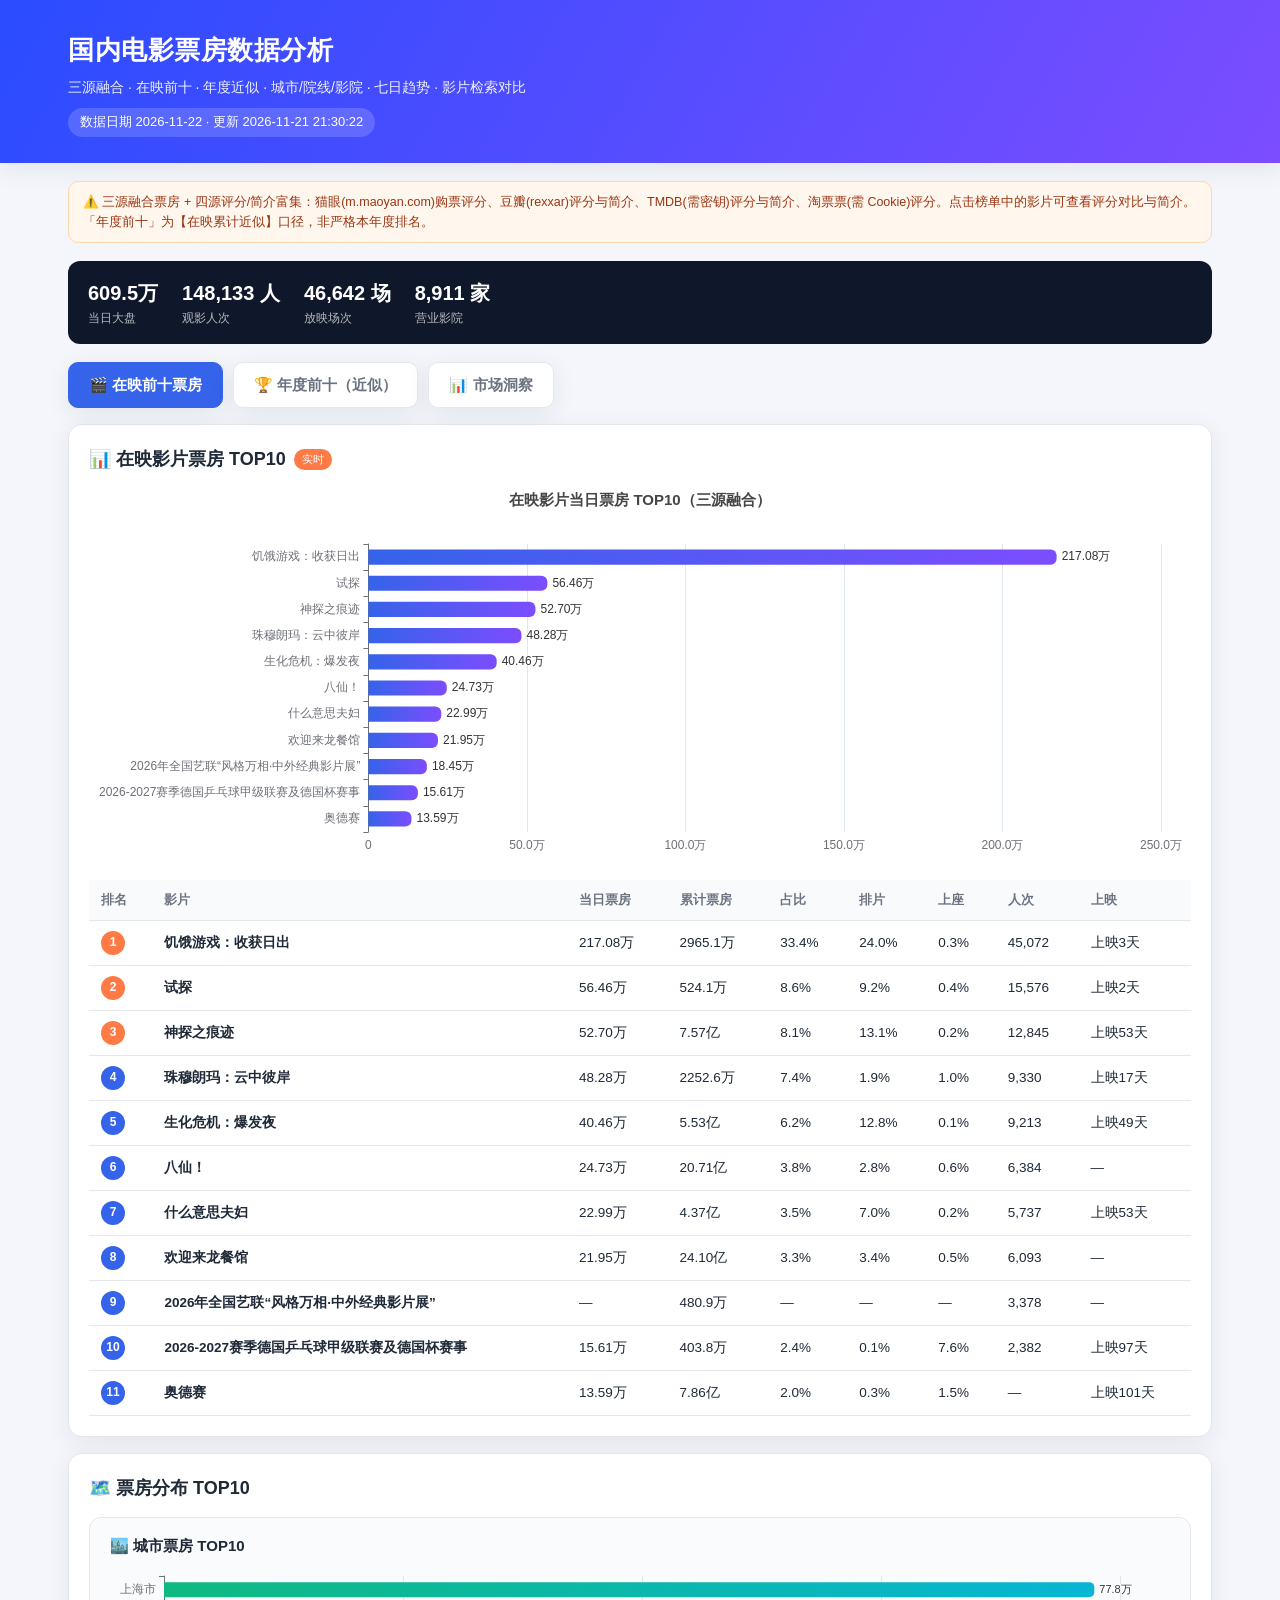
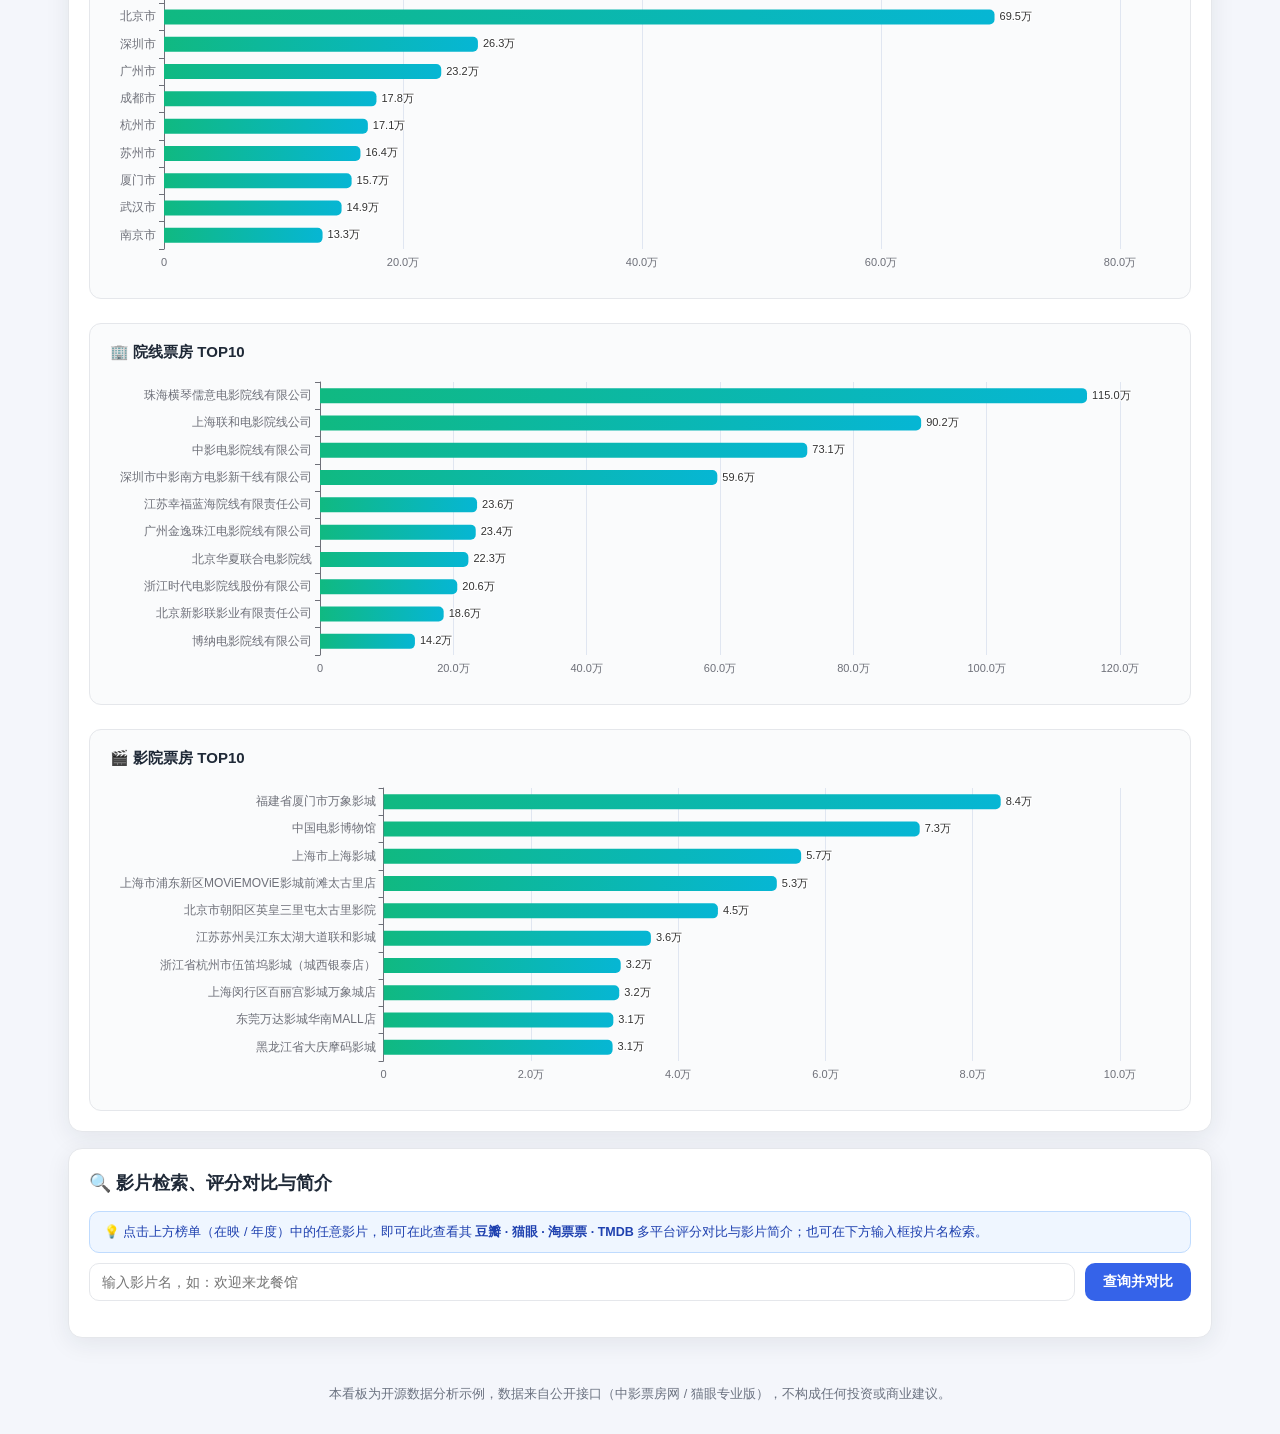
==== commit e4096373: "chore: 更新票房数据 2026-11-21" ====
--- a/index.html
+++ b/index.html
@@ -295,7 +295,7 @@
     */
 var Fr={},Gr={};var Wr,Hr=function(){function t(t,e,n){var i=this;this._sleepAfterStill=10,this._stillFrameAccum=0,this._needsRefresh=!0,this._needsRefreshHover=!0,this._darkMode=!1,n=n||{},this.dom=e,this.id=t;var o=new rn,a=n.renderer||"canvas";Fr[a]||(a=G(Fr)[0]),n.useDirtyRect=null!=n.useDirtyRect&&n.useDirtyRect;var s=new Fr[a](e,o,n,t),l=n.ssr||s.ssrOnly;this.storage=o,this.painter=s;var u,h=r.node||r.worker||l?null:new or(s.getViewportRoot(),s.root),c=n.useCoarsePointer;(null==c||"auto"===c?r.touchEventsSupported:!!c)&&(u=rt(n.pointerSize,44)),this.handler=new Ye(o,s,h,s.root,u),this.animation=new Wi({stage:{update:l?null:function(){return i._flush(!0)}}}),l||this.animation.start()}return t.prototype.add=function(t){!this._disposed&&t&&(this.storage.addRoot(t),t.addSelfToZr(this),this.refresh())},t.prototype.remove=function(t){!this._disposed&&t&&(this.storage.delRoot(t),t.removeSelfFromZr(this),this.refresh())},t.prototype.configLayer=function(t,e){this._disposed||(this.painter.configLayer&&this.painter.configLayer(t,e),this.refresh())},t.prototype.setBackgroundColor=function(t){this._disposed||(this.painter.setBackgroundColor&&this.painter.setBackgroundColor(t),this.refresh(),this._backgroundColor=t,this._darkMode=function(t){if(!t)return!1;if("string"==typeof t)return oi(t,1)<.4;if(t.colorStops){for(var e=t.colorStops,n=0,i=e.length,r=0;r<i;r++)n+=oi(e[r].color,1);return(n/=i)<.4}return!1}(t))},t.prototype.getBackgroundColor=function(){return this._backgroundColor},t.prototype.setDarkMode=function(t){this._darkMode=t},t.prototype.isDarkMode=function(){return this._darkMode},t.prototype.refreshImmediately=function(t){this._disposed||(t||this.animation.update(!0),this._needsRefresh=!1,this.painter.refresh(),this._needsRefresh=!1)},t.prototype.refresh=function(){this._disposed||(this._needsRefresh=!0,this.animation.start())},t.prototype.flush=function(){this._disposed||this._flush(!1)},t.prototype._flush=function(t){var e,n=Bi();this._needsRefresh&&(e=!0,this.refreshImmediately(t)),this._needsRefreshHover&&(e=!0,this.refreshHoverImmediately());var i=Bi();e?(this._stillFrameAccum=0,this.trigger("rendered",{elapsedTime:i-n})):this._sleepAfterStill>0&&(this._stillFrameAccum++,this._stillFrameAccum>this._sleepAfterStill&&this.animation.stop())},t.prototype.setSleepAfterStill=function(t){this._sleepAfterStill=t},t.prototype.wakeUp=function(){this._disposed||(this.animation.start(),this._stillFrameAccum=0)},t.prototype.refreshHover=function(){this._needsRefreshHover=!0},t.prototype.refreshHoverImmediately=function(){this._disposed||(this._needsRefreshHover=!1,this.painter.refreshHover&&"canvas"===this.painter.getType()&&this.painter.refreshHover())},t.prototype.resize=function(t){this._disposed||(t=t||{},this.painter.resize(t.width,t.height),this.handler.resize())},t.prototype.clearAnimation=function(){this._disposed||this.animation.clear()},t.prototype.getWidth=function(){if(!this._disposed)return this.painter.getWidth()},t.prototype.getHeight=function(){if(!this._disposed)return this.painter.getHeight()},t.prototype.setCursorStyle=function(t){this._disposed||this.handler.setCursorStyle(t)},t.prototype.findHover=function(t,e){if(!this._disposed)return this.handler.findHover(t,e)},t.prototype.on=function(t,e,n){return this._disposed||this.handler.on(t,e,n),this},t.prototype.off=function(t,e){this._disposed||this.handler.off(t,e)},t.prototype.trigger=function(t,e){this._disposed||this.handler.trigger(t,e)},t.prototype.clear=function(){if(!this._disposed){for(var t=this.storage.getRoots(),e=0;e<t.length;e++)t[e]instanceof Br&&t[e].removeSelfFromZr(this);this.storage.delAllRoots(),this.painter.clear()}},t.prototype.dispose=function(){var t;this._disposed||(this.animation.stop(),this.clear(),this.storage.dispose(),this.painter.dispose(),this.handler.dispose(),this.animation=this.storage=this.painter=this.handler=null,this._disposed=!0,t=this.id,delete Gr[t])},t}();function Yr(t,e){var n=new Hr(M(),t,e);return Gr[n.id]=n,n}function Xr(t,e){Fr[t]=e}function Ur(t){if("function"==typeof Wr)return Wr(t)}function Zr(t){Wr=t}var jr=Object.freeze({__proto__:null,init:Yr,dispose:function(t){t.dispose()},disposeAll:function(){for(var t in Gr)Gr.hasOwnProperty(t)&&Gr[t].dispose();Gr={}},getInstance:function(t){return Gr[t]},registerPainter:Xr,getElementSSRData:Ur,registerSSRDataGetter:Zr,version:"5.5.0"}),qr=1e-4;function Kr(t,e,n,i){var r=e[0],o=e[1],a=n[0],s=n[1],l=o-r,u=s-a;if(0===l)return 0===u?a:(a+s)/2;if(i)if(l>0){if(t<=r)return a;if(t>=o)return s}else{if(t>=r)return a;if(t<=o)return s}else{if(t===r)return a;if(t===o)return s}return(t-r)/l*u+a}function $r(t,e){switch(t){case"center":case"middle":t="50%";break;case"left":case"top":t="0%";break;case"right":case"bottom":t="100%"}return U(t)?(n=t,n.replace(/^\s+|\s+$/g,"")).match(/%$/)?parseFloat(t)/100*e:parseFloat(t):null==t?NaN:+t;var n}function Jr(t,e,n){return null==e&&(e=10),e=Math.min(Math.max(0,e),20),t=(+t).toFixed(e),n?t:+t}function Qr(t){return t.sort((function(t,e){return t-e})),t}function to(t){if(t=+t,isNaN(t))return 0;if(t>1e-14)for(var e=1,n=0;n<15;n++,e*=10)if(Math.round(t*e)/e===t)return n;return eo(t)}function eo(t){var e=t.toString().toLowerCase(),n=e.indexOf("e"),i=n>0?+e.slice(n+1):0,r=n>0?n:e.length,o=e.indexOf("."),a=o<0?0:r-1-o;return Math.max(0,a-i)}function no(t,e){var n=Math.log,i=Math.LN10,r=Math.floor(n(t[1]-t[0])/i),o=Math.round(n(Math.abs(e[1]-e[0]))/i),a=Math.min(Math.max(-r+o,0),20);return isFinite(a)?a:20}function io(t,e){var n=V(t,(function(t,e){return t+(isNaN(e)?0:e)}),0);if(0===n)return[];for(var i=Math.pow(10,e),r=z(t,(function(t){return(isNaN(t)?0:t)/n*i*100})),o=100*i,a=z(r,(function(t){return Math.floor(t)})),s=V(a,(function(t,e){return t+e}),0),l=z(r,(function(t,e){return t-a[e]}));s<o;){for(var u=Number.NEGATIVE_INFINITY,h=null,c=0,p=l.length;c<p;++c)l[c]>u&&(u=l[c],h=c);++a[h],l[h]=0,++s}return z(a,(function(t){return t/i}))}function ro(t,e){var n=Math.max(to(t),to(e)),i=t+e;return n>20?i:Jr(i,n)}var oo=9007199254740991;function ao(t){var e=2*Math.PI;return(t%e+e)%e}function so(t){return t>-1e-4&&t<qr}var lo=/^(?:(\d{4})(?:[-\/](\d{1,2})(?:[-\/](\d{1,2})(?:[T ](\d{1,2})(?::(\d{1,2})(?::(\d{1,2})(?:[.,](\d+))?)?)?(Z|[\+\-]\d\d:?\d\d)?)?)?)?)?$/;function uo(t){if(t instanceof Date)return t;if(U(t)){var e=lo.exec(t);if(!e)return new Date(NaN);if(e[8]){var n=+e[4]||0;return"Z"!==e[8].toUpperCase()&&(n-=+e[8].slice(0,3)),new Date(Date.UTC(+e[1],+(e[2]||1)-1,+e[3]||1,n,+(e[5]||0),+e[6]||0,e[7]?+e[7].substring(0,3):0))}return new Date(+e[1],+(e[2]||1)-1,+e[3]||1,+e[4]||0,+(e[5]||0),+e[6]||0,e[7]?+e[7].substring(0,3):0)}return null==t?new Date(NaN):new Date(Math.round(t))}function ho(t){return Math.pow(10,co(t))}function co(t){if(0===t)return 0;var e=Math.floor(Math.log(t)/Math.LN10);return t/Math.pow(10,e)>=10&&e++,e}function po(t,e){var n=co(t),i=Math.pow(10,n),r=t/i;return t=(e?r<1.5?1:r<2.5?2:r<4?3:r<7?5:10:r<1?1:r<2?2:r<3?3:r<5?5:10)*i,n>=-20?+t.toFixed(n<0?-n:0):t}function fo(t,e){var n=(t.length-1)*e+1,i=Math.floor(n),r=+t[i-1],o=n-i;return o?r+o*(t[i]-r):r}function go(t){t.sort((function(t,e){return s(t,e,0)?-1:1}));for(var e=-1/0,n=1,i=0;i<t.length;){for(var r=t[i].interval,o=t[i].close,a=0;a<2;a++)r[a]<=e&&(r[a]=e,o[a]=a?1:1-n),e=r[a],n=o[a];r[0]===r[1]&&o[0]*o[1]!=1?t.splice(i,1):i++}return t;function s(t,e,n){return t.interval[n]<e.interval[n]||t.interval[n]===e.interval[n]&&(t.close[n]-e.close[n]==(n?-1:1)||!n&&s(t,e,1))}}function yo(t){var e=parseFloat(t);return e==t&&(0!==e||!U(t)||t.indexOf("x")<=0)?e:NaN}function vo(t){return!isNaN(yo(t))}function mo(){return Math.round(9*Math.random())}function xo(t,e){return 0===e?t:xo(e,t%e)}function _o(t,e){return null==t?e:null==e?t:t*e/xo(t,e)}"undefined"!=typeof console&&console.warn&&console.log;function bo(t){0}function wo(t){throw new Error(t)}function So(t,e,n){return(e-t)*n+t}var Mo="series\0",Io="\0_ec_\0";function To(t){return t instanceof Array?t:null==t?[]:[t]}function Co(t,e,n){if(t){t[e]=t[e]||{},t.emphasis=t.emphasis||{},t.emphasis[e]=t.emphasis[e]||{};for(var i=0,r=n.length;i<r;i++){var o=n[i];!t.emphasis[e].hasOwnProperty(o)&&t[e].hasOwnProperty(o)&&(t.emphasis[e][o]=t[e][o])}}}var Do=["fontStyle","fontWeight","fontSize","fontFamily","rich","tag","color","textBorderColor","textBorderWidth","width","height","lineHeight","align","verticalAlign","baseline","shadowColor","shadowBlur","shadowOffsetX","shadowOffsetY","textShadowColor","textShadowBlur","textShadowOffsetX","textShadowOffsetY","backgroundColor","borderColor","borderWidth","borderRadius","padding"];function Ao(t){return!q(t)||Y(t)||t instanceof Date?t:t.value}function ko(t){return q(t)&&!(t instanceof Array)}function Lo(t,e,n){var i="normalMerge"===n,r="replaceMerge"===n,o="replaceAll"===n;t=t||[],e=(e||[]).slice();var a=yt();E(e,(function(t,n){q(t)||(e[n]=null)}));var s,l,u=function(t,e,n){var i=[];if("replaceAll"===n)return i;for(var r=0;r<t.length;r++){var o=t[r];o&&null!=o.id&&e.set(o.id,r),i.push({existing:"replaceMerge"===n||Eo(o)?null:o,newOption:null,keyInfo:null,brandNew:null})}return i}(t,a,n);return(i||r)&&function(t,e,n,i){E(i,(function(r,o){if(r&&null!=r.id){var a=Oo(r.id),s=n.get(a);if(null!=s){var l=t[s];lt(!l.newOption,'Duplicated option on id "'+a+'".'),l.newOption=r,l.existing=e[s],i[o]=null}}}))}(u,t,a,e),i&&function(t,e){E(e,(function(n,i){if(n&&null!=n.name)for(var r=0;r<t.length;r++){var o=t[r].existing;if(!t[r].newOption&&o&&(null==o.id||null==n.id)&&!Eo(n)&&!Eo(o)&&Po("name",o,n))return t[r].newOption=n,void(e[i]=null)}}))}(u,e),i||r?function(t,e,n){E(e,(function(e){if(e){for(var i,r=0;(i=t[r])&&(i.newOption||Eo(i.existing)||i.existing&&null!=e.id&&!Po("id",e,i.existing));)r++;i?(i.newOption=e,i.brandNew=n):t.push({newOption:e,brandNew:n,existing:null,keyInfo:null}),r++}}))}(u,e,r):o&&function(t,e){E(e,(function(e){t.push({newOption:e,brandNew:!0,existing:null,keyInfo:null})}))}(u,e),s=u,l=yt(),E(s,(function(t){var e=t.existing;e&&l.set(e.id,t)})),E(s,(function(t){var e=t.newOption;lt(!e||null==e.id||!l.get(e.id)||l.get(e.id)===t,"id duplicates: "+(e&&e.id)),e&&null!=e.id&&l.set(e.id,t),!t.keyInfo&&(t.keyInfo={})})),E(s,(function(t,e){var n=t.existing,i=t.newOption,r=t.keyInfo;if(q(i)){if(r.name=null!=i.name?Oo(i.name):n?n.name:Mo+e,n)r.id=Oo(n.id);else if(null!=i.id)r.id=Oo(i.id);else{var o=0;do{r.id="\0"+r.name+"\0"+o++}while(l.get(r.id))}l.set(r.id,t)}})),u}function Po(t,e,n){var i=Ro(e[t],null),r=Ro(n[t],null);return null!=i&&null!=r&&i===r}function Oo(t){return Ro(t,"")}function Ro(t,e){return null==t?e:U(t)?t:j(t)||Z(t)?t+"":e}function No(t){var e=t.name;return!(!e||!e.indexOf(Mo))}function Eo(t){return t&&null!=t.id&&0===Oo(t.id).indexOf(Io)}function zo(t,e){return null!=e.dataIndexInside?e.dataIndexInside:null!=e.dataIndex?Y(e.dataIndex)?z(e.dataIndex,(function(e){return t.indexOfRawIndex(e)})):t.indexOfRawIndex(e.dataIndex):null!=e.name?Y(e.name)?z(e.name,(function(e){return t.indexOfName(e)})):t.indexOfName(e.name):void 0}function Vo(){var t="__ec_inner_"+Bo++;return function(e){return e[t]||(e[t]={})}}var Bo=mo();function Fo(t,e,n){var i=Go(e,n),r=i.mainTypeSpecified,o=i.queryOptionMap,a=i.others,s=n?n.defaultMainType:null;return!r&&s&&o.set(s,{}),o.each((function(e,i){var r=Yo(t,i,e,{useDefault:s===i,enableAll:!n||null==n.enableAll||n.enableAll,enableNone:!n||null==n.enableNone||n.enableNone});a[i+"Models"]=r.models,a[i+"Model"]=r.models[0]})),a}function Go(t,e){var n;if(U(t)){var i={};i[t+"Index"]=0,n=i}else n=t;var r=yt(),o={},a=!1;return E(n,(function(t,n){if("dataIndex"!==n&&"dataIndexInside"!==n){var i=n.match(/^(\w+)(Index|Id|Name)$/)||[],s=i[1],l=(i[2]||"").toLowerCase();if(s&&l&&!(e&&e.includeMainTypes&&P(e.includeMainTypes,s)<0))a=a||!!s,(r.get(s)||r.set(s,{}))[l]=t}else o[n]=t})),{mainTypeSpecified:a,queryOptionMap:r,others:o}}var Wo={useDefault:!0,enableAll:!1,enableNone:!1},Ho={useDefault:!1,enableAll:!0,enableNone:!0};function Yo(t,e,n,i){i=i||Wo;var r=n.index,o=n.id,a=n.name,s={models:null,specified:null!=r||null!=o||null!=a};if(!s.specified){var l=void 0;return s.models=i.useDefault&&(l=t.getComponent(e))?[l]:[],s}return"none"===r||!1===r?(lt(i.enableNone,'`"none"` or `false` is not a valid value on index option.'),s.models=[],s):("all"===r&&(lt(i.enableAll,'`"all"` is not a valid value on index option.'),r=o=a=null),s.models=t.queryComponents({mainType:e,index:r,id:o,name:a}),s)}function Xo(t,e,n){t.setAttribute?t.setAttribute(e,n):t[e]=n}function Uo(t,e){var n=yt(),i=[];return E(t,(function(t){var r=e(t);(n.get(r)||(i.push(r),n.set(r,[]))).push(t)})),{keys:i,buckets:n}}function Zo(t,e,n,i,r){var o=null==e||"auto"===e;if(null==i)return i;if(j(i))return Jr(f=So(n||0,i,r),o?Math.max(to(n||0),to(i)):e);if(U(i))return r<1?n:i;for(var a=[],s=n,l=i,u=Math.max(s?s.length:0,l.length),h=0;h<u;++h){var c=t.getDimensionInfo(h);if(c&&"ordinal"===c.type)a[h]=(r<1&&s?s:l)[h];else{var p=s&&s[h]?s[h]:0,d=l[h],f=So(p,d,r);a[h]=Jr(f,o?Math.max(to(p),to(d)):e)}}return a}var jo="___EC__COMPONENT__CONTAINER___",qo="___EC__EXTENDED_CLASS___";function Ko(t){var e={main:"",sub:""};if(t){var n=t.split(".");e.main=n[0]||"",e.sub=n[1]||""}return e}function $o(t,e){t.$constructor=t,t.extend=function(t){var e,i,r=this;return X(i=r)&&/^class\s/.test(Function.prototype.toString.call(i))?e=function(t){function e(){return t.apply(this,arguments)||this}return n(e,t),e}(r):(e=function(){(t.$constructor||r).apply(this,arguments)},O(e,this)),A(e.prototype,t),e[qo]=!0,e.extend=this.extend,e.superCall=ta,e.superApply=ea,e.superClass=r,e}}function Jo(t,e){t.extend=e.extend}var Qo=Math.round(10*Math.random());function ta(t,e){for(var n=[],i=2;i<arguments.length;i++)n[i-2]=arguments[i];return this.superClass.prototype[e].apply(t,n)}function ea(t,e,n){return this.superClass.prototype[e].apply(t,n)}function na(t){var e={};t.registerClass=function(t){var n,i=t.type||t.prototype.type;if(i){lt(/^[a-zA-Z0-9_]+([.][a-zA-Z0-9_]+)?$/.test(n=i),'componentType "'+n+'" illegal'),t.prototype.type=i;var r=Ko(i);if(r.sub){if(r.sub!==jo){var o=function(t){var n=e[t.main];n&&n[jo]||((n=e[t.main]={})[jo]=!0);return n}(r);o[r.sub]=t}}else e[r.main]=t}return t},t.getClass=function(t,n,i){var r=e[t];if(r&&r[jo]&&(r=n?r[n]:null),i&&!r)throw new Error(n?"Component "+t+"."+(n||"")+" is used but not imported.":t+".type should be specified.");return r},t.getClassesByMainType=function(t){var n=Ko(t),i=[],r=e[n.main];return r&&r[jo]?E(r,(function(t,e){e!==jo&&i.push(t)})):i.push(r),i},t.hasClass=function(t){var n=Ko(t);return!!e[n.main]},t.getAllClassMainTypes=function(){var t=[];return E(e,(function(e,n){t.push(n)})),t},t.hasSubTypes=function(t){var n=Ko(t),i=e[n.main];return i&&i[jo]}}function ia(t,e){for(var n=0;n<t.length;n++)t[n][1]||(t[n][1]=t[n][0]);return e=e||!1,function(n,i,r){for(var o={},a=0;a<t.length;a++){var s=t[a][1];if(!(i&&P(i,s)>=0||r&&P(r,s)<0)){var l=n.getShallow(s,e);null!=l&&(o[t[a][0]]=l)}}return o}}var ra=ia([["fill","color"],["shadowBlur"],["shadowOffsetX"],["shadowOffsetY"],["opacity"],["shadowColor"]]),oa=function(){function t(){}return t.prototype.getAreaStyle=function(t,e){return ra(this,t,e)},t}(),aa=new En(50);function sa(t){if("string"==typeof t){var e=aa.get(t);return e&&e.image}return t}function la(t,e,n,i,r){if(t){if("string"==typeof t){if(e&&e.__zrImageSrc===t||!n)return e;var o=aa.get(t),a={hostEl:n,cb:i,cbPayload:r};return o?!ha(e=o.image)&&o.pending.push(a):((e=h.loadImage(t,ua,ua)).__zrImageSrc=t,aa.put(t,e.__cachedImgObj={image:e,pending:[a]})),e}return t}return e}function ua(){var t=this.__cachedImgObj;this.onload=this.onerror=this.__cachedImgObj=null;for(var e=0;e<t.pending.length;e++){var n=t.pending[e],i=n.cb;i&&i(this,n.cbPayload),n.hostEl.dirty()}t.pending.length=0}function ha(t){return t&&t.width&&t.height}var ca=/\{([a-zA-Z0-9_]+)\|([^}]*)\}/g;function pa(t,e,n,i,r){if(!e)return"";var o=(t+"").split("\n");r=da(e,n,i,r);for(var a=0,s=o.length;a<s;a++)o[a]=fa(o[a],r);return o.join("\n")}function da(t,e,n,i){var r=A({},i=i||{});r.font=e,n=rt(n,"..."),r.maxIterations=rt(i.maxIterations,2);var o=r.minChar=rt(i.minChar,0);r.cnCharWidth=br("国",e);var a=r.ascCharWidth=br("a",e);r.placeholder=rt(i.placeholder,"");for(var s=t=Math.max(0,t-1),l=0;l<o&&s>=a;l++)s-=a;var u=br(n,e);return u>s&&(n="",u=0),s=t-u,r.ellipsis=n,r.ellipsisWidth=u,r.contentWidth=s,r.containerWidth=t,r}function fa(t,e){var n=e.containerWidth,i=e.font,r=e.contentWidth;if(!n)return"";var o=br(t,i);if(o<=n)return t;for(var a=0;;a++){if(o<=r||a>=e.maxIterations){t+=e.ellipsis;break}var s=0===a?ga(t,r,e.ascCharWidth,e.cnCharWidth):o>0?Math.floor(t.length*r/o):0;o=br(t=t.substr(0,s),i)}return""===t&&(t=e.placeholder),t}function ga(t,e,n,i){for(var r=0,o=0,a=t.length;o<a&&r<e;o++){var s=t.charCodeAt(o);r+=0<=s&&s<=127?n:i}return o}var ya=function(){},va=function(t){this.tokens=[],t&&(this.tokens=t)},ma=function(){this.width=0,this.height=0,this.contentWidth=0,this.contentHeight=0,this.outerWidth=0,this.outerHeight=0,this.lines=[]};function xa(t,e,n,i,r){var o,a,s=""===e,l=r&&n.rich[r]||{},u=t.lines,h=l.font||n.font,c=!1;if(i){var p=l.padding,d=p?p[1]+p[3]:0;if(null!=l.width&&"auto"!==l.width){var f=Cr(l.width,i.width)+d;u.length>0&&f+i.accumWidth>i.width&&(o=e.split("\n"),c=!0),i.accumWidth=f}else{var g=wa(e,h,i.width,i.breakAll,i.accumWidth);i.accumWidth=g.accumWidth+d,a=g.linesWidths,o=g.lines}}else o=e.split("\n");for(var y=0;y<o.length;y++){var v=o[y],m=new ya;if(m.styleName=r,m.text=v,m.isLineHolder=!v&&!s,"number"==typeof l.width?m.width=l.width:m.width=a?a[y]:br(v,h),y||c)u.push(new va([m]));else{var x=(u[u.length-1]||(u[0]=new va)).tokens,_=x.length;1===_&&x[0].isLineHolder?x[0]=m:(v||!_||s)&&x.push(m)}}}var _a=V(",&?/;] ".split(""),(function(t,e){return t[e]=!0,t}),{});function ba(t){return!function(t){var e=t.charCodeAt(0);return e>=32&&e<=591||e>=880&&e<=4351||e>=4608&&e<=5119||e>=7680&&e<=8303}(t)||!!_a[t]}function wa(t,e,n,i,r){for(var o=[],a=[],s="",l="",u=0,h=0,c=0;c<t.length;c++){var p=t.charAt(c);if("\n"!==p){var d=br(p,e),f=!i&&!ba(p);(o.length?h+d>n:r+h+d>n)?h?(s||l)&&(f?(s||(s=l,l="",h=u=0),o.push(s),a.push(h-u),l+=p,s="",h=u+=d):(l&&(s+=l,l="",u=0),o.push(s),a.push(h),s=p,h=d)):f?(o.push(l),a.push(u),l=p,u=d):(o.push(p),a.push(d)):(h+=d,f?(l+=p,u+=d):(l&&(s+=l,l="",u=0),s+=p))}else l&&(s+=l,h+=u),o.push(s),a.push(h),s="",l="",u=0,h=0}return o.length||s||(s=t,l="",u=0),l&&(s+=l),s&&(o.push(s),a.push(h)),1===o.length&&(h+=r),{accumWidth:h,lines:o,linesWidths:a}}var Sa="__zr_style_"+Math.round(10*Math.random()),Ma={shadowBlur:0,shadowOffsetX:0,shadowOffsetY:0,shadowColor:"#000",opacity:1,blend:"source-over"},Ia={style:{shadowBlur:!0,shadowOffsetX:!0,shadowOffsetY:!0,shadowColor:!0,opacity:!0}};Ma[Sa]=!0;var Ta=["z","z2","invisible"],Ca=["invisible"],Da=function(t){function e(e){return t.call(this,e)||this}var i;return n(e,t),e.prototype._init=function(e){for(var n=G(e),i=0;i<n.length;i++){var r=n[i];"style"===r?this.useStyle(e[r]):t.prototype.attrKV.call(this,r,e[r])}this.style||this.useStyle({})},e.prototype.beforeBrush=function(){},e.prototype.afterBrush=function(){},e.prototype.innerBeforeBrush=function(){},e.prototype.innerAfterBrush=function(){},e.prototype.shouldBePainted=function(t,e,n,i){var r=this.transform;if(this.ignore||this.invisible||0===this.style.opacity||this.culling&&function(t,e,n){Aa.copy(t.getBoundingRect()),t.transform&&Aa.applyTransform(t.transform);return ka.width=e,ka.height=n,!Aa.intersect(ka)}(this,t,e)||r&&!r[0]&&!r[3])return!1;if(n&&this.__clipPaths)for(var o=0;o<this.__clipPaths.length;++o)if(this.__clipPaths[o].isZeroArea())return!1;if(i&&this.parent)for(var a=this.parent;a;){if(a.ignore)return!1;a=a.parent}return!0},e.prototype.contain=function(t,e){return this.rectContain(t,e)},e.prototype.traverse=function(t,e){t.call(e,this)},e.prototype.rectContain=function(t,e){var n=this.transformCoordToLocal(t,e);return this.getBoundingRect().contain(n[0],n[1])},e.prototype.getPaintRect=function(){var t=this._paintRect;if(!this._paintRect||this.__dirty){var e=this.transform,n=this.getBoundingRect(),i=this.style,r=i.shadowBlur||0,o=i.shadowOffsetX||0,a=i.shadowOffsetY||0;t=this._paintRect||(this._paintRect=new ze(0,0,0,0)),e?ze.applyTransform(t,n,e):t.copy(n),(r||o||a)&&(t.width+=2*r+Math.abs(o),t.height+=2*r+Math.abs(a),t.x=Math.min(t.x,t.x+o-r),t.y=Math.min(t.y,t.y+a-r));var s=this.dirtyRectTolerance;t.isZero()||(t.x=Math.floor(t.x-s),t.y=Math.floor(t.y-s),t.width=Math.ceil(t.width+1+2*s),t.height=Math.ceil(t.height+1+2*s))}return t},e.prototype.setPrevPaintRect=function(t){t?(this._prevPaintRect=this._prevPaintRect||new ze(0,0,0,0),this._prevPaintRect.copy(t)):this._prevPaintRect=null},e.prototype.getPrevPaintRect=function(){return this._prevPaintRect},e.prototype.animateStyle=function(t){return this.animate("style",t)},e.prototype.updateDuringAnimation=function(t){"style"===t?this.dirtyStyle():this.markRedraw()},e.prototype.attrKV=function(e,n){"style"!==e?t.prototype.attrKV.call(this,e,n):this.style?this.setStyle(n):this.useStyle(n)},e.prototype.setStyle=function(t,e){return"string"==typeof t?this.style[t]=e:A(this.style,t),this.dirtyStyle(),this},e.prototype.dirtyStyle=function(t){t||this.markRedraw(),this.__dirty|=2,this._rect&&(this._rect=null)},e.prototype.dirty=function(){this.dirtyStyle()},e.prototype.styleChanged=function(){return!!(2&this.__dirty)},e.prototype.styleUpdated=function(){this.__dirty&=-3},e.prototype.createStyle=function(t){return mt(Ma,t)},e.prototype.useStyle=function(t){t[Sa]||(t=this.createStyle(t)),this.__inHover?this.__hoverStyle=t:this.style=t,this.dirtyStyle()},e.prototype.isStyleObject=function(t){return t[Sa]},e.prototype._innerSaveToNormal=function(e){t.prototype._innerSaveToNormal.call(this,e);var n=this._normalState;e.style&&!n.style&&(n.style=this._mergeStyle(this.createStyle(),this.style)),this._savePrimaryToNormal(e,n,Ta)},e.prototype._applyStateObj=function(e,n,i,r,o,a){t.prototype._applyStateObj.call(this,e,n,i,r,o,a);var s,l=!(n&&r);if(n&&n.style?o?r?s=n.style:(s=this._mergeStyle(this.createStyle(),i.style),this._mergeStyle(s,n.style)):(s=this._mergeStyle(this.createStyle(),r?this.style:i.style),this._mergeStyle(s,n.style)):l&&(s=i.style),s)if(o){var u=this.style;if(this.style=this.createStyle(l?{}:u),l)for(var h=G(u),c=0;c<h.length;c++){(d=h[c])in s&&(s[d]=s[d],this.style[d]=u[d])}var p=G(s);for(c=0;c<p.length;c++){var d=p[c];this.style[d]=this.style[d]}this._transitionState(e,{style:s},a,this.getAnimationStyleProps())}else this.useStyle(s);var f=this.__inHover?Ca:Ta;for(c=0;c<f.length;c++){d=f[c];n&&null!=n[d]?this[d]=n[d]:l&&null!=i[d]&&(this[d]=i[d])}},e.prototype._mergeStates=function(e){for(var n,i=t.prototype._mergeStates.call(this,e),r=0;r<e.length;r++){var o=e[r];o.style&&(n=n||{},this._mergeStyle(n,o.style))}return n&&(i.style=n),i},e.prototype._mergeStyle=function(t,e){return A(t,e),t},e.prototype.getAnimationStyleProps=function(){return Ia},e.initDefaultProps=((i=e.prototype).type="displayable",i.invisible=!1,i.z=0,i.z2=0,i.zlevel=0,i.culling=!1,i.cursor="pointer",i.rectHover=!1,i.incremental=!1,i._rect=null,i.dirtyRectTolerance=0,void(i.__dirty=3)),e}(Rr),Aa=new ze(0,0,0,0),ka=new ze(0,0,0,0);var La=Math.min,Pa=Math.max,Oa=Math.sin,Ra=Math.cos,Na=2*Math.PI,Ea=Mt(),za=Mt(),Va=Mt();function Ba(t,e,n){if(0!==t.length){for(var i=t[0],r=i[0],o=i[0],a=i[1],s=i[1],l=1;l<t.length;l++)i=t[l],r=La(r,i[0]),o=Pa(o,i[0]),a=La(a,i[1]),s=Pa(s,i[1]);e[0]=r,e[1]=a,n[0]=o,n[1]=s}}function Fa(t,e,n,i,r,o){r[0]=La(t,n),r[1]=La(e,i),o[0]=Pa(t,n),o[1]=Pa(e,i)}var Ga=[],Wa=[];function Ha(t,e,n,i,r,o,a,s,l,u){var h=bn,c=mn,p=h(t,n,r,a,Ga);l[0]=1/0,l[1]=1/0,u[0]=-1/0,u[1]=-1/0;for(var d=0;d<p;d++){var f=c(t,n,r,a,Ga[d]);l[0]=La(f,l[0]),u[0]=Pa(f,u[0])}p=h(e,i,o,s,Wa);for(d=0;d<p;d++){var g=c(e,i,o,s,Wa[d]);l[1]=La(g,l[1]),u[1]=Pa(g,u[1])}l[0]=La(t,l[0]),u[0]=Pa(t,u[0]),l[0]=La(a,l[0]),u[0]=Pa(a,u[0]),l[1]=La(e,l[1]),u[1]=Pa(e,u[1]),l[1]=La(s,l[1]),u[1]=Pa(s,u[1])}function Ya(t,e,n,i,r,o,a,s){var l=Cn,u=In,h=Pa(La(l(t,n,r),1),0),c=Pa(La(l(e,i,o),1),0),p=u(t,n,r,h),d=u(e,i,o,c);a[0]=La(t,r,p),a[1]=La(e,o,d),s[0]=Pa(t,r,p),s[1]=Pa(e,o,d)}function Xa(t,e,n,i,r,o,a,s,l){var u=Ht,h=Yt,c=Math.abs(r-o);if(c%Na<1e-4&&c>1e-4)return s[0]=t-n,s[1]=e-i,l[0]=t+n,void(l[1]=e+i);if(Ea[0]=Ra(r)*n+t,Ea[1]=Oa(r)*i+e,za[0]=Ra(o)*n+t,za[1]=Oa(o)*i+e,u(s,Ea,za),h(l,Ea,za),(r%=Na)<0&&(r+=Na),(o%=Na)<0&&(o+=Na),r>o&&!a?o+=Na:r<o&&a&&(r+=Na),a){var p=o;o=r,r=p}for(var d=0;d<o;d+=Math.PI/2)d>r&&(Va[0]=Ra(d)*n+t,Va[1]=Oa(d)*i+e,u(s,Va,s),h(l,Va,l))}var Ua={M:1,L:2,C:3,Q:4,A:5,Z:6,R:7},Za=[],ja=[],qa=[],Ka=[],$a=[],Ja=[],Qa=Math.min,ts=Math.max,es=Math.cos,ns=Math.sin,is=Math.abs,rs=Math.PI,os=2*rs,as="undefined"!=typeof Float32Array,ss=[];function ls(t){return Math.round(t/rs*1e8)/1e8%2*rs}function us(t,e){var n=ls(t[0]);n<0&&(n+=os);var i=n-t[0],r=t[1];r+=i,!e&&r-n>=os?r=n+os:e&&n-r>=os?r=n-os:!e&&n>r?r=n+(os-ls(n-r)):e&&n<r&&(r=n-(os-ls(r-n))),t[0]=n,t[1]=r}var hs=function(){function t(t){this.dpr=1,this._xi=0,this._yi=0,this._x0=0,this._y0=0,this._len=0,t&&(this._saveData=!1),this._saveData&&(this.data=[])}return t.prototype.increaseVersion=function(){this._version++},t.prototype.getVersion=function(){return this._version},t.prototype.setScale=function(t,e,n){(n=n||0)>0&&(this._ux=is(n/sr/t)||0,this._uy=is(n/sr/e)||0)},t.prototype.setDPR=function(t){this.dpr=t},t.prototype.setContext=function(t){this._ctx=t},t.prototype.getContext=function(){return this._ctx},t.prototype.beginPath=function(){return this._ctx&&this._ctx.beginPath(),this.reset(),this},t.prototype.reset=function(){this._saveData&&(this._len=0),this._pathSegLen&&(this._pathSegLen=null,this._pathLen=0),this._version++},t.prototype.moveTo=function(t,e){return this._drawPendingPt(),this.addData(Ua.M,t,e),this._ctx&&this._ctx.moveTo(t,e),this._x0=t,this._y0=e,this._xi=t,this._yi=e,this},t.prototype.lineTo=function(t,e){var n=is(t-this._xi),i=is(e-this._yi),r=n>this._ux||i>this._uy;if(this.addData(Ua.L,t,e),this._ctx&&r&&this._ctx.lineTo(t,e),r)this._xi=t,this._yi=e,this._pendingPtDist=0;else{var o=n*n+i*i;o>this._pendingPtDist&&(this._pendingPtX=t,this._pendingPtY=e,this._pendingPtDist=o)}return this},t.prototype.bezierCurveTo=function(t,e,n,i,r,o){return this._drawPendingPt(),this.addData(Ua.C,t,e,n,i,r,o),this._ctx&&this._ctx.bezierCurveTo(t,e,n,i,r,o),this._xi=r,this._yi=o,this},t.prototype.quadraticCurveTo=function(t,e,n,i){return this._drawPendingPt(),this.addData(Ua.Q,t,e,n,i),this._ctx&&this._ctx.quadraticCurveTo(t,e,n,i),this._xi=n,this._yi=i,this},t.prototype.arc=function(t,e,n,i,r,o){this._drawPendingPt(),ss[0]=i,ss[1]=r,us(ss,o),i=ss[0];var a=(r=ss[1])-i;return this.addData(Ua.A,t,e,n,n,i,a,0,o?0:1),this._ctx&&this._ctx.arc(t,e,n,i,r,o),this._xi=es(r)*n+t,this._yi=ns(r)*n+e,this},t.prototype.arcTo=function(t,e,n,i,r){return this._drawPendingPt(),this._ctx&&this._ctx.arcTo(t,e,n,i,r),this},t.prototype.rect=function(t,e,n,i){return this._drawPendingPt(),this._ctx&&this._ctx.rect(t,e,n,i),this.addData(Ua.R,t,e,n,i),this},t.prototype.closePath=function(){this._drawPendingPt(),this.addData(Ua.Z);var t=this._ctx,e=this._x0,n=this._y0;return t&&t.closePath(),this._xi=e,this._yi=n,this},t.prototype.fill=function(t){t&&t.fill(),this.toStatic()},t.prototype.stroke=function(t){t&&t.stroke(),this.toStatic()},t.prototype.len=function(){return this._len},t.prototype.setData=function(t){var e=t.length;this.data&&this.data.length===e||!as||(this.data=new Float32Array(e));for(var n=0;n<e;n++)this.data[n]=t[n];this._len=e},t.prototype.appendPath=function(t){t instanceof Array||(t=[t]);for(var e=t.length,n=0,i=this._len,r=0;r<e;r++)n+=t[r].len();as&&this.data instanceof Float32Array&&(this.data=new Float32Array(i+n));for(r=0;r<e;r++)for(var o=t[r].data,a=0;a<o.length;a++)this.data[i++]=o[a];this._len=i},t.prototype.addData=function(t,e,n,i,r,o,a,s,l){if(this._saveData){var u=this.data;this._len+arguments.length>u.length&&(this._expandData(),u=this.data);for(var h=0;h<arguments.length;h++)u[this._len++]=arguments[h]}},t.prototype._drawPendingPt=function(){this._pendingPtDist>0&&(this._ctx&&this._ctx.lineTo(this._pendingPtX,this._pendingPtY),this._pendingPtDist=0)},t.prototype._expandData=function(){if(!(this.data instanceof Array)){for(var t=[],e=0;e<this._len;e++)t[e]=this.data[e];this.data=t}},t.prototype.toStatic=function(){if(this._saveData){this._drawPendingPt();var t=this.data;t instanceof Array&&(t.length=this._len,as&&this._len>11&&(this.data=new Float32Array(t)))}},t.prototype.getBoundingRect=function(){qa[0]=qa[1]=$a[0]=$a[1]=Number.MAX_VALUE,Ka[0]=Ka[1]=Ja[0]=Ja[1]=-Number.MAX_VALUE;var t,e=this.data,n=0,i=0,r=0,o=0;for(t=0;t<this._len;){var a=e[t++],s=1===t;switch(s&&(r=n=e[t],o=i=e[t+1]),a){case Ua.M:n=r=e[t++],i=o=e[t++],$a[0]=r,$a[1]=o,Ja[0]=r,Ja[1]=o;break;case Ua.L:Fa(n,i,e[t],e[t+1],$a,Ja),n=e[t++],i=e[t++];break;case Ua.C:Ha(n,i,e[t++],e[t++],e[t++],e[t++],e[t],e[t+1],$a,Ja),n=e[t++],i=e[t++];break;case Ua.Q:Ya(n,i,e[t++],e[t++],e[t],e[t+1],$a,Ja),n=e[t++],i=e[t++];break;case Ua.A:var l=e[t++],u=e[t++],h=e[t++],c=e[t++],p=e[t++],d=e[t++]+p;t+=1;var f=!e[t++];s&&(r=es(p)*h+l,o=ns(p)*c+u),Xa(l,u,h,c,p,d,f,$a,Ja),n=es(d)*h+l,i=ns(d)*c+u;break;case Ua.R:Fa(r=n=e[t++],o=i=e[t++],r+e[t++],o+e[t++],$a,Ja);break;case Ua.Z:n=r,i=o}Ht(qa,qa,$a),Yt(Ka,Ka,Ja)}return 0===t&&(qa[0]=qa[1]=Ka[0]=Ka[1]=0),new ze(qa[0],qa[1],Ka[0]-qa[0],Ka[1]-qa[1])},t.prototype._calculateLength=function(){var t=this.data,e=this._len,n=this._ux,i=this._uy,r=0,o=0,a=0,s=0;this._pathSegLen||(this._pathSegLen=[]);for(var l=this._pathSegLen,u=0,h=0,c=0;c<e;){var p=t[c++],d=1===c;d&&(a=r=t[c],s=o=t[c+1]);var f=-1;switch(p){case Ua.M:r=a=t[c++],o=s=t[c++];break;case Ua.L:var g=t[c++],y=(x=t[c++])-o;(is(A=g-r)>n||is(y)>i||c===e-1)&&(f=Math.sqrt(A*A+y*y),r=g,o=x);break;case Ua.C:var v=t[c++],m=t[c++],x=(g=t[c++],t[c++]),_=t[c++],b=t[c++];f=Mn(r,o,v,m,g,x,_,b,10),r=_,o=b;break;case Ua.Q:f=kn(r,o,v=t[c++],m=t[c++],g=t[c++],x=t[c++],10),r=g,o=x;break;case Ua.A:var w=t[c++],S=t[c++],M=t[c++],I=t[c++],T=t[c++],C=t[c++],D=C+T;c+=1,d&&(a=es(T)*M+w,s=ns(T)*I+S),f=ts(M,I)*Qa(os,Math.abs(C)),r=es(D)*M+w,o=ns(D)*I+S;break;case Ua.R:a=r=t[c++],s=o=t[c++],f=2*t[c++]+2*t[c++];break;case Ua.Z:var A=a-r;y=s-o;f=Math.sqrt(A*A+y*y),r=a,o=s}f>=0&&(l[h++]=f,u+=f)}return this._pathLen=u,u},t.prototype.rebuildPath=function(t,e){var n,i,r,o,a,s,l,u,h,c,p=this.data,d=this._ux,f=this._uy,g=this._len,y=e<1,v=0,m=0,x=0;if(!y||(this._pathSegLen||this._calculateLength(),l=this._pathSegLen,u=e*this._pathLen))t:for(var _=0;_<g;){var b=p[_++],w=1===_;switch(w&&(n=r=p[_],i=o=p[_+1]),b!==Ua.L&&x>0&&(t.lineTo(h,c),x=0),b){case Ua.M:n=r=p[_++],i=o=p[_++],t.moveTo(r,o);break;case Ua.L:a=p[_++],s=p[_++];var S=is(a-r),M=is(s-o);if(S>d||M>f){if(y){if(v+(j=l[m++])>u){var I=(u-v)/j;t.lineTo(r*(1-I)+a*I,o*(1-I)+s*I);break t}v+=j}t.lineTo(a,s),r=a,o=s,x=0}else{var T=S*S+M*M;T>x&&(h=a,c=s,x=T)}break;case Ua.C:var C=p[_++],D=p[_++],A=p[_++],k=p[_++],L=p[_++],P=p[_++];if(y){if(v+(j=l[m++])>u){wn(r,C,A,L,I=(u-v)/j,Za),wn(o,D,k,P,I,ja),t.bezierCurveTo(Za[1],ja[1],Za[2],ja[2],Za[3],ja[3]);break t}v+=j}t.bezierCurveTo(C,D,A,k,L,P),r=L,o=P;break;case Ua.Q:C=p[_++],D=p[_++],A=p[_++],k=p[_++];if(y){if(v+(j=l[m++])>u){Dn(r,C,A,I=(u-v)/j,Za),Dn(o,D,k,I,ja),t.quadraticCurveTo(Za[1],ja[1],Za[2],ja[2]);break t}v+=j}t.quadraticCurveTo(C,D,A,k),r=A,o=k;break;case Ua.A:var O=p[_++],R=p[_++],N=p[_++],E=p[_++],z=p[_++],V=p[_++],B=p[_++],F=!p[_++],G=N>E?N:E,W=is(N-E)>.001,H=z+V,Y=!1;if(y)v+(j=l[m++])>u&&(H=z+V*(u-v)/j,Y=!0),v+=j;if(W&&t.ellipse?t.ellipse(O,R,N,E,B,z,H,F):t.arc(O,R,G,z,H,F),Y)break t;w&&(n=es(z)*N+O,i=ns(z)*E+R),r=es(H)*N+O,o=ns(H)*E+R;break;case Ua.R:n=r=p[_],i=o=p[_+1],a=p[_++],s=p[_++];var X=p[_++],U=p[_++];if(y){if(v+(j=l[m++])>u){var Z=u-v;t.moveTo(a,s),t.lineTo(a+Qa(Z,X),s),(Z-=X)>0&&t.lineTo(a+X,s+Qa(Z,U)),(Z-=U)>0&&t.lineTo(a+ts(X-Z,0),s+U),(Z-=X)>0&&t.lineTo(a,s+ts(U-Z,0));break t}v+=j}t.rect(a,s,X,U);break;case Ua.Z:if(y){var j;if(v+(j=l[m++])>u){I=(u-v)/j;t.lineTo(r*(1-I)+n*I,o*(1-I)+i*I);break t}v+=j}t.closePath(),r=n,o=i}}},t.prototype.clone=function(){var e=new t,n=this.data;return e.data=n.slice?n.slice():Array.prototype.slice.call(n),e._len=this._len,e},t.CMD=Ua,t.initDefaultProps=function(){var e=t.prototype;e._saveData=!0,e._ux=0,e._uy=0,e._pendingPtDist=0,e._version=0}(),t}();function cs(t,e,n,i,r,o,a){if(0===r)return!1;var s=r,l=0;if(a>e+s&&a>i+s||a<e-s&&a<i-s||o>t+s&&o>n+s||o<t-s&&o<n-s)return!1;if(t===n)return Math.abs(o-t)<=s/2;var u=(l=(e-i)/(t-n))*o-a+(t*i-n*e)/(t-n);return u*u/(l*l+1)<=s/2*s/2}function ps(t,e,n,i,r,o,a,s,l,u,h){if(0===l)return!1;var c=l;return!(h>e+c&&h>i+c&&h>o+c&&h>s+c||h<e-c&&h<i-c&&h<o-c&&h<s-c||u>t+c&&u>n+c&&u>r+c&&u>a+c||u<t-c&&u<n-c&&u<r-c&&u<a-c)&&Sn(t,e,n,i,r,o,a,s,u,h,null)<=c/2}function ds(t,e,n,i,r,o,a,s,l){if(0===a)return!1;var u=a;return!(l>e+u&&l>i+u&&l>o+u||l<e-u&&l<i-u&&l<o-u||s>t+u&&s>n+u&&s>r+u||s<t-u&&s<n-u&&s<r-u)&&An(t,e,n,i,r,o,s,l,null)<=u/2}var fs=2*Math.PI;function gs(t){return(t%=fs)<0&&(t+=fs),t}var ys=2*Math.PI;function vs(t,e,n,i,r,o,a,s,l){if(0===a)return!1;var u=a;s-=t,l-=e;var h=Math.sqrt(s*s+l*l);if(h-u>n||h+u<n)return!1;if(Math.abs(i-r)%ys<1e-4)return!0;if(o){var c=i;i=gs(r),r=gs(c)}else i=gs(i),r=gs(r);i>r&&(r+=ys);var p=Math.atan2(l,s);return p<0&&(p+=ys),p>=i&&p<=r||p+ys>=i&&p+ys<=r}function ms(t,e,n,i,r,o){if(o>e&&o>i||o<e&&o<i)return 0;if(i===e)return 0;var a=(o-e)/(i-e),s=i<e?1:-1;1!==a&&0!==a||(s=i<e?.5:-.5);var l=a*(n-t)+t;return l===r?1/0:l>r?s:0}var xs=hs.CMD,_s=2*Math.PI;var bs=[-1,-1,-1],ws=[-1,-1];function Ss(t,e,n,i,r,o,a,s,l,u){if(u>e&&u>i&&u>o&&u>s||u<e&&u<i&&u<o&&u<s)return 0;var h,c=_n(e,i,o,s,u,bs);if(0===c)return 0;for(var p=0,d=-1,f=void 0,g=void 0,y=0;y<c;y++){var v=bs[y],m=0===v||1===v?.5:1;mn(t,n,r,a,v)<l||(d<0&&(d=bn(e,i,o,s,ws),ws[1]<ws[0]&&d>1&&(h=void 0,h=ws[0],ws[0]=ws[1],ws[1]=h),f=mn(e,i,o,s,ws[0]),d>1&&(g=mn(e,i,o,s,ws[1]))),2===d?v<ws[0]?p+=f<e?m:-m:v<ws[1]?p+=g<f?m:-m:p+=s<g?m:-m:v<ws[0]?p+=f<e?m:-m:p+=s<f?m:-m)}return p}function Ms(t,e,n,i,r,o,a,s){if(s>e&&s>i&&s>o||s<e&&s<i&&s<o)return 0;var l=function(t,e,n,i,r){var o=t-2*e+n,a=2*(e-t),s=t-i,l=0;if(yn(o))vn(a)&&(h=-s/a)>=0&&h<=1&&(r[l++]=h);else{var u=a*a-4*o*s;if(yn(u))(h=-a/(2*o))>=0&&h<=1&&(r[l++]=h);else if(u>0){var h,c=ln(u),p=(-a-c)/(2*o);(h=(-a+c)/(2*o))>=0&&h<=1&&(r[l++]=h),p>=0&&p<=1&&(r[l++]=p)}}return l}(e,i,o,s,bs);if(0===l)return 0;var u=Cn(e,i,o);if(u>=0&&u<=1){for(var h=0,c=In(e,i,o,u),p=0;p<l;p++){var d=0===bs[p]||1===bs[p]?.5:1;In(t,n,r,bs[p])<a||(bs[p]<u?h+=c<e?d:-d:h+=o<c?d:-d)}return h}d=0===bs[0]||1===bs[0]?.5:1;return In(t,n,r,bs[0])<a?0:o<e?d:-d}function Is(t,e,n,i,r,o,a,s){if((s-=e)>n||s<-n)return 0;var l=Math.sqrt(n*n-s*s);bs[0]=-l,bs[1]=l;var u=Math.abs(i-r);if(u<1e-4)return 0;if(u>=_s-1e-4){i=0,r=_s;var h=o?1:-1;return a>=bs[0]+t&&a<=bs[1]+t?h:0}if(i>r){var c=i;i=r,r=c}i<0&&(i+=_s,r+=_s);for(var p=0,d=0;d<2;d++){var f=bs[d];if(f+t>a){var g=Math.atan2(s,f);h=o?1:-1;g<0&&(g=_s+g),(g>=i&&g<=r||g+_s>=i&&g+_s<=r)&&(g>Math.PI/2&&g<1.5*Math.PI&&(h=-h),p+=h)}}return p}function Ts(t,e,n,i,r){for(var o,a,s,l,u=t.data,h=t.len(),c=0,p=0,d=0,f=0,g=0,y=0;y<h;){var v=u[y++],m=1===y;switch(v===xs.M&&y>1&&(n||(c+=ms(p,d,f,g,i,r))),m&&(f=p=u[y],g=d=u[y+1]),v){case xs.M:p=f=u[y++],d=g=u[y++];break;case xs.L:if(n){if(cs(p,d,u[y],u[y+1],e,i,r))return!0}else c+=ms(p,d,u[y],u[y+1],i,r)||0;p=u[y++],d=u[y++];break;case xs.C:if(n){if(ps(p,d,u[y++],u[y++],u[y++],u[y++],u[y],u[y+1],e,i,r))return!0}else c+=Ss(p,d,u[y++],u[y++],u[y++],u[y++],u[y],u[y+1],i,r)||0;p=u[y++],d=u[y++];break;case xs.Q:if(n){if(ds(p,d,u[y++],u[y++],u[y],u[y+1],e,i,r))return!0}else c+=Ms(p,d,u[y++],u[y++],u[y],u[y+1],i,r)||0;p=u[y++],d=u[y++];break;case xs.A:var x=u[y++],_=u[y++],b=u[y++],w=u[y++],S=u[y++],M=u[y++];y+=1;var I=!!(1-u[y++]);o=Math.cos(S)*b+x,a=Math.sin(S)*w+_,m?(f=o,g=a):c+=ms(p,d,o,a,i,r);var T=(i-x)*w/b+x;if(n){if(vs(x,_,w,S,S+M,I,e,T,r))return!0}else c+=Is(x,_,w,S,S+M,I,T,r);p=Math.cos(S+M)*b+x,d=Math.sin(S+M)*w+_;break;case xs.R:if(f=p=u[y++],g=d=u[y++],o=f+u[y++],a=g+u[y++],n){if(cs(f,g,o,g,e,i,r)||cs(o,g,o,a,e,i,r)||cs(o,a,f,a,e,i,r)||cs(f,a,f,g,e,i,r))return!0}else c+=ms(o,g,o,a,i,r),c+=ms(f,a,f,g,i,r);break;case xs.Z:if(n){if(cs(p,d,f,g,e,i,r))return!0}else c+=ms(p,d,f,g,i,r);p=f,d=g}}return n||(s=d,l=g,Math.abs(s-l)<1e-4)||(c+=ms(p,d,f,g,i,r)||0),0!==c}var Cs=k({fill:"#000",stroke:null,strokePercent:1,fillOpacity:1,strokeOpacity:1,lineDashOffset:0,lineWidth:1,lineCap:"butt",miterLimit:10,strokeNoScale:!1,strokeFirst:!1},Ma),Ds={style:k({fill:!0,stroke:!0,strokePercent:!0,fillOpacity:!0,strokeOpacity:!0,lineDashOffset:!0,lineWidth:!0,miterLimit:!0},Ia.style)},As=mr.concat(["invisible","culling","z","z2","zlevel","parent"]),ks=function(t){function e(e){return t.call(this,e)||this}var i;return n(e,t),e.prototype.update=function(){var n=this;t.prototype.update.call(this);var i=this.style;if(i.decal){var r=this._decalEl=this._decalEl||new e;r.buildPath===e.prototype.buildPath&&(r.buildPath=function(t){n.buildPath(t,n.shape)}),r.silent=!0;var o=r.style;for(var a in i)o[a]!==i[a]&&(o[a]=i[a]);o.fill=i.fill?i.decal:null,o.decal=null,o.shadowColor=null,i.strokeFirst&&(o.stroke=null);for(var s=0;s<As.length;++s)r[As[s]]=this[As[s]];r.__dirty|=1}else this._decalEl&&(this._decalEl=null)},e.prototype.getDecalElement=function(){return this._decalEl},e.prototype._init=function(e){var n=G(e);this.shape=this.getDefaultShape();var i=this.getDefaultStyle();i&&this.useStyle(i);for(var r=0;r<n.length;r++){var o=n[r],a=e[o];"style"===o?this.style?A(this.style,a):this.useStyle(a):"shape"===o?A(this.shape,a):t.prototype.attrKV.call(this,o,a)}this.style||this.useStyle({})},e.prototype.getDefaultStyle=function(){return null},e.prototype.getDefaultShape=function(){return{}},e.prototype.canBeInsideText=function(){return this.hasFill()},e.prototype.getInsideTextFill=function(){var t=this.style.fill;if("none"!==t){if(U(t)){var e=oi(t,0);return e>.5?lr:e>.2?"#eee":ur}if(t)return ur}return lr},e.prototype.getInsideTextStroke=function(t){var e=this.style.fill;if(U(e)){var n=this.__zr;if(!(!n||!n.isDarkMode())===oi(t,0)<.4)return e}},e.prototype.buildPath=function(t,e,n){},e.prototype.pathUpdated=function(){this.__dirty&=-5},e.prototype.getUpdatedPathProxy=function(t){return!this.path&&this.createPathProxy(),this.path.beginPath(),this.buildPath(this.path,this.shape,t),this.path},e.prototype.createPathProxy=function(){this.path=new hs(!1)},e.prototype.hasStroke=function(){var t=this.style,e=t.stroke;return!(null==e||"none"===e||!(t.lineWidth>0))},e.prototype.hasFill=function(){var t=this.style.fill;return null!=t&&"none"!==t},e.prototype.getBoundingRect=function(){var t=this._rect,e=this.style,n=!t;if(n){var i=!1;this.path||(i=!0,this.createPathProxy());var r=this.path;(i||4&this.__dirty)&&(r.beginPath(),this.buildPath(r,this.shape,!1),this.pathUpdated()),t=r.getBoundingRect()}if(this._rect=t,this.hasStroke()&&this.path&&this.path.len()>0){var o=this._rectStroke||(this._rectStroke=t.clone());if(this.__dirty||n){o.copy(t);var a=e.strokeNoScale?this.getLineScale():1,s=e.lineWidth;if(!this.hasFill()){var l=this.strokeContainThreshold;s=Math.max(s,null==l?4:l)}a>1e-10&&(o.width+=s/a,o.height+=s/a,o.x-=s/a/2,o.y-=s/a/2)}return o}return t},e.prototype.contain=function(t,e){var n=this.transformCoordToLocal(t,e),i=this.getBoundingRect(),r=this.style;if(t=n[0],e=n[1],i.contain(t,e)){var o=this.path;if(this.hasStroke()){var a=r.lineWidth,s=r.strokeNoScale?this.getLineScale():1;if(s>1e-10&&(this.hasFill()||(a=Math.max(a,this.strokeContainThreshold)),function(t,e,n,i){return Ts(t,e,!0,n,i)}(o,a/s,t,e)))return!0}if(this.hasFill())return function(t,e,n){return Ts(t,0,!1,e,n)}(o,t,e)}return!1},e.prototype.dirtyShape=function(){this.__dirty|=4,this._rect&&(this._rect=null),this._decalEl&&this._decalEl.dirtyShape(),this.markRedraw()},e.prototype.dirty=function(){this.dirtyStyle(),this.dirtyShape()},e.prototype.animateShape=function(t){return this.animate("shape",t)},e.prototype.updateDuringAnimation=function(t){"style"===t?this.dirtyStyle():"shape"===t?this.dirtyShape():this.markRedraw()},e.prototype.attrKV=function(e,n){"shape"===e?this.setShape(n):t.prototype.attrKV.call(this,e,n)},e.prototype.setShape=function(t,e){var n=this.shape;return n||(n=this.shape={}),"string"==typeof t?n[t]=e:A(n,t),this.dirtyShape(),this},e.prototype.shapeChanged=function(){return!!(4&this.__dirty)},e.prototype.createStyle=function(t){return mt(Cs,t)},e.prototype._innerSaveToNormal=function(e){t.prototype._innerSaveToNormal.call(this,e);var n=this._normalState;e.shape&&!n.shape&&(n.shape=A({},this.shape))},e.prototype._applyStateObj=function(e,n,i,r,o,a){t.prototype._applyStateObj.call(this,e,n,i,r,o,a);var s,l=!(n&&r);if(n&&n.shape?o?r?s=n.shape:(s=A({},i.shape),A(s,n.shape)):(s=A({},r?this.shape:i.shape),A(s,n.shape)):l&&(s=i.shape),s)if(o){this.shape=A({},this.shape);for(var u={},h=G(s),c=0;c<h.length;c++){var p=h[c];"object"==typeof s[p]?this.shape[p]=s[p]:u[p]=s[p]}this._transitionState(e,{shape:u},a)}else this.shape=s,this.dirtyShape()},e.prototype._mergeStates=function(e){for(var n,i=t.prototype._mergeStates.call(this,e),r=0;r<e.length;r++){var o=e[r];o.shape&&(n=n||{},this._mergeStyle(n,o.shape))}return n&&(i.shape=n),i},e.prototype.getAnimationStyleProps=function(){return Ds},e.prototype.isZeroArea=function(){return!1},e.extend=function(t){var i=function(e){function i(n){var i=e.call(this,n)||this;return t.init&&t.init.call(i,n),i}return n(i,e),i.prototype.getDefaultStyle=function(){return T(t.style)},i.prototype.getDefaultShape=function(){return T(t.shape)},i}(e);for(var r in t)"function"==typeof t[r]&&(i.prototype[r]=t[r]);return i},e.initDefaultProps=((i=e.prototype).type="path",i.strokeContainThreshold=5,i.segmentIgnoreThreshold=0,i.subPixelOptimize=!1,i.autoBatch=!1,void(i.__dirty=7)),e}(Da),Ls=k({strokeFirst:!0,font:a,x:0,y:0,textAlign:"left",textBaseline:"top",miterLimit:2},Cs),Ps=function(t){function e(){return null!==t&&t.apply(this,arguments)||this}return n(e,t),e.prototype.hasStroke=function(){var t=this.style,e=t.stroke;return null!=e&&"none"!==e&&t.lineWidth>0},e.prototype.hasFill=function(){var t=this.style.fill;return null!=t&&"none"!==t},e.prototype.createStyle=function(t){return mt(Ls,t)},e.prototype.setBoundingRect=function(t){this._rect=t},e.prototype.getBoundingRect=function(){var t=this.style;if(!this._rect){var e=t.text;null!=e?e+="":e="";var n=Sr(e,t.font,t.textAlign,t.textBaseline);if(n.x+=t.x||0,n.y+=t.y||0,this.hasStroke()){var i=t.lineWidth;n.x-=i/2,n.y-=i/2,n.width+=i,n.height+=i}this._rect=n}return this._rect},e.initDefaultProps=void(e.prototype.dirtyRectTolerance=10),e}(Da);Ps.prototype.type="tspan";var Os=k({x:0,y:0},Ma),Rs={style:k({x:!0,y:!0,width:!0,height:!0,sx:!0,sy:!0,sWidth:!0,sHeight:!0},Ia.style)};var Ns=function(t){function e(){return null!==t&&t.apply(this,arguments)||this}return n(e,t),e.prototype.createStyle=function(t){return mt(Os,t)},e.prototype._getSize=function(t){var e=this.style,n=e[t];if(null!=n)return n;var i,r=(i=e.image)&&"string"!=typeof i&&i.width&&i.height?e.image:this.__image;if(!r)return 0;var o="width"===t?"height":"width",a=e[o];return null==a?r[t]:r[t]/r[o]*a},e.prototype.getWidth=function(){return this._getSize("width")},e.prototype.getHeight=function(){return this._getSize("height")},e.prototype.getAnimationStyleProps=function(){return Rs},e.prototype.getBoundingRect=function(){var t=this.style;return this._rect||(this._rect=new ze(t.x||0,t.y||0,this.getWidth(),this.getHeight())),this._rect},e}(Da);Ns.prototype.type="image";var Es=Math.round;function zs(t,e,n){if(e){var i=e.x1,r=e.x2,o=e.y1,a=e.y2;t.x1=i,t.x2=r,t.y1=o,t.y2=a;var s=n&&n.lineWidth;return s?(Es(2*i)===Es(2*r)&&(t.x1=t.x2=Bs(i,s,!0)),Es(2*o)===Es(2*a)&&(t.y1=t.y2=Bs(o,s,!0)),t):t}}function Vs(t,e,n){if(e){var i=e.x,r=e.y,o=e.width,a=e.height;t.x=i,t.y=r,t.width=o,t.height=a;var s=n&&n.lineWidth;return s?(t.x=Bs(i,s,!0),t.y=Bs(r,s,!0),t.width=Math.max(Bs(i+o,s,!1)-t.x,0===o?0:1),t.height=Math.max(Bs(r+a,s,!1)-t.y,0===a?0:1),t):t}}function Bs(t,e,n){if(!e)return t;var i=Es(2*t);return(i+Es(e))%2==0?i/2:(i+(n?1:-1))/2}var Fs=function(){this.x=0,this.y=0,this.width=0,this.height=0},Gs={},Ws=function(t){function e(e){return t.call(this,e)||this}return n(e,t),e.prototype.getDefaultShape=function(){return new Fs},e.prototype.buildPath=function(t,e){var n,i,r,o;if(this.subPixelOptimize){var a=Vs(Gs,e,this.style);n=a.x,i=a.y,r=a.width,o=a.height,a.r=e.r,e=a}else n=e.x,i=e.y,r=e.width,o=e.height;e.r?function(t,e){var n,i,r,o,a,s=e.x,l=e.y,u=e.width,h=e.height,c=e.r;u<0&&(s+=u,u=-u),h<0&&(l+=h,h=-h),"number"==typeof c?n=i=r=o=c:c instanceof Array?1===c.length?n=i=r=o=c[0]:2===c.length?(n=r=c[0],i=o=c[1]):3===c.length?(n=c[0],i=o=c[1],r=c[2]):(n=c[0],i=c[1],r=c[2],o=c[3]):n=i=r=o=0,n+i>u&&(n*=u/(a=n+i),i*=u/a),r+o>u&&(r*=u/(a=r+o),o*=u/a),i+r>h&&(i*=h/(a=i+r),r*=h/a),n+o>h&&(n*=h/(a=n+o),o*=h/a),t.moveTo(s+n,l),t.lineTo(s+u-i,l),0!==i&&t.arc(s+u-i,l+i,i,-Math.PI/2,0),t.lineTo(s+u,l+h-r),0!==r&&t.arc(s+u-r,l+h-r,r,0,Math.PI/2),t.lineTo(s+o,l+h),0!==o&&t.arc(s+o,l+h-o,o,Math.PI/2,Math.PI),t.lineTo(s,l+n),0!==n&&t.arc(s+n,l+n,n,Math.PI,1.5*Math.PI)}(t,e):t.rect(n,i,r,o)},e.prototype.isZeroArea=function(){return!this.shape.width||!this.shape.height},e}(ks);Ws.prototype.type="rect";var Hs={fill:"#000"},Ys={style:k({fill:!0,stroke:!0,fillOpacity:!0,strokeOpacity:!0,lineWidth:!0,fontSize:!0,lineHeight:!0,width:!0,height:!0,textShadowColor:!0,textShadowBlur:!0,textShadowOffsetX:!0,textShadowOffsetY:!0,backgroundColor:!0,padding:!0,borderColor:!0,borderWidth:!0,borderRadius:!0},Ia.style)},Xs=function(t){function e(e){var n=t.call(this)||this;return n.type="text",n._children=[],n._defaultStyle=Hs,n.attr(e),n}return n(e,t),e.prototype.childrenRef=function(){return this._children},e.prototype.update=function(){t.prototype.update.call(this),this.styleChanged()&&this._updateSubTexts();for(var e=0;e<this._children.length;e++){var n=this._children[e];n.zlevel=this.zlevel,n.z=this.z,n.z2=this.z2,n.culling=this.culling,n.cursor=this.cursor,n.invisible=this.invisible}},e.prototype.updateTransform=function(){var e=this.innerTransformable;e?(e.updateTransform(),e.transform&&(this.transform=e.transform)):t.prototype.updateTransform.call(this)},e.prototype.getLocalTransform=function(e){var n=this.innerTransformable;return n?n.getLocalTransform(e):t.prototype.getLocalTransform.call(this,e)},e.prototype.getComputedTransform=function(){return this.__hostTarget&&(this.__hostTarget.getComputedTransform(),this.__hostTarget.updateInnerText(!0)),t.prototype.getComputedTransform.call(this)},e.prototype._updateSubTexts=function(){var t;this._childCursor=0,Js(t=this.style),E(t.rich,Js),this.style.rich?this._updateRichTexts():this._updatePlainTexts(),this._children.length=this._childCursor,this.styleUpdated()},e.prototype.addSelfToZr=function(e){t.prototype.addSelfToZr.call(this,e);for(var n=0;n<this._children.length;n++)this._children[n].__zr=e},e.prototype.removeSelfFromZr=function(e){t.prototype.removeSelfFromZr.call(this,e);for(var n=0;n<this._children.length;n++)this._children[n].__zr=null},e.prototype.getBoundingRect=function(){if(this.styleChanged()&&this._updateSubTexts(),!this._rect){for(var t=new ze(0,0,0,0),e=this._children,n=[],i=null,r=0;r<e.length;r++){var o=e[r],a=o.getBoundingRect(),s=o.getLocalTransform(n);s?(t.copy(a),t.applyTransform(s),(i=i||t.clone()).union(t)):(i=i||a.clone()).union(a)}this._rect=i||t}return this._rect},e.prototype.setDefaultTextStyle=function(t){this._defaultStyle=t||Hs},e.prototype.setTextContent=function(t){0},e.prototype._mergeStyle=function(t,e){if(!e)return t;var n=e.rich,i=t.rich||n&&{};return A(t,e),n&&i?(this._mergeRich(i,n),t.rich=i):i&&(t.rich=i),t},e.prototype._mergeRich=function(t,e){for(var n=G(e),i=0;i<n.length;i++){var r=n[i];t[r]=t[r]||{},A(t[r],e[r])}},e.prototype.getAnimationStyleProps=function(){return Ys},e.prototype._getOrCreateChild=function(t){var e=this._children[this._childCursor];return e&&e instanceof t||(e=new t),this._children[this._childCursor++]=e,e.__zr=this.__zr,e.parent=this,e},e.prototype._updatePlainTexts=function(){var t=this.style,e=t.font||a,n=t.padding,i=function(t,e){null!=t&&(t+="");var n,i=e.overflow,r=e.padding,o=e.font,a="truncate"===i,s=Tr(o),l=rt(e.lineHeight,s),u=!!e.backgroundColor,h="truncate"===e.lineOverflow,c=e.width,p=(n=null==c||"break"!==i&&"breakAll"!==i?t?t.split("\n"):[]:t?wa(t,e.font,c,"breakAll"===i,0).lines:[]).length*l,d=rt(e.height,p);if(p>d&&h){var f=Math.floor(d/l);n=n.slice(0,f)}if(t&&a&&null!=c)for(var g=da(c,o,e.ellipsis,{minChar:e.truncateMinChar,placeholder:e.placeholder}),y=0;y<n.length;y++)n[y]=fa(n[y],g);var v=d,m=0;for(y=0;y<n.length;y++)m=Math.max(br(n[y],o),m);null==c&&(c=m);var x=m;return r&&(v+=r[0]+r[2],x+=r[1]+r[3],c+=r[1]+r[3]),u&&(x=c),{lines:n,height:d,outerWidth:x,outerHeight:v,lineHeight:l,calculatedLineHeight:s,contentWidth:m,contentHeight:p,width:c}}(nl(t),t),r=il(t),o=!!t.backgroundColor,s=i.outerHeight,l=i.outerWidth,u=i.contentWidth,h=i.lines,c=i.lineHeight,p=this._defaultStyle,d=t.x||0,f=t.y||0,g=t.align||p.align||"left",y=t.verticalAlign||p.verticalAlign||"top",v=d,m=Ir(f,i.contentHeight,y);if(r||n){var x=Mr(d,l,g),_=Ir(f,s,y);r&&this._renderBackground(t,t,x,_,l,s)}m+=c/2,n&&(v=el(d,g,n),"top"===y?m+=n[0]:"bottom"===y&&(m-=n[2]));for(var b=0,w=!1,S=(tl("fill"in t?t.fill:(w=!0,p.fill))),M=(Qs("stroke"in t?t.stroke:o||p.autoStroke&&!w?null:(b=2,p.stroke))),I=t.textShadowBlur>0,T=null!=t.width&&("truncate"===t.overflow||"break"===t.overflow||"breakAll"===t.overflow),C=i.calculatedLineHeight,D=0;D<h.length;D++){var A=this._getOrCreateChild(Ps),k=A.createStyle();A.useStyle(k),k.text=h[D],k.x=v,k.y=m,g&&(k.textAlign=g),k.textBaseline="middle",k.opacity=t.opacity,k.strokeFirst=!0,I&&(k.shadowBlur=t.textShadowBlur||0,k.shadowColor=t.textShadowColor||"transparent",k.shadowOffsetX=t.textShadowOffsetX||0,k.shadowOffsetY=t.textShadowOffsetY||0),k.stroke=M,k.fill=S,M&&(k.lineWidth=t.lineWidth||b,k.lineDash=t.lineDash,k.lineDashOffset=t.lineDashOffset||0),k.font=e,Ks(k,t),m+=c,T&&A.setBoundingRect(new ze(Mr(k.x,t.width,k.textAlign),Ir(k.y,C,k.textBaseline),u,C))}},e.prototype._updateRichTexts=function(){var t=this.style,e=function(t,e){var n=new ma;if(null!=t&&(t+=""),!t)return n;for(var i,r=e.width,o=e.height,a=e.overflow,s="break"!==a&&"breakAll"!==a||null==r?null:{width:r,accumWidth:0,breakAll:"breakAll"===a},l=ca.lastIndex=0;null!=(i=ca.exec(t));){var u=i.index;u>l&&xa(n,t.substring(l,u),e,s),xa(n,i[2],e,s,i[1]),l=ca.lastIndex}l<t.length&&xa(n,t.substring(l,t.length),e,s);var h=[],c=0,p=0,d=e.padding,f="truncate"===a,g="truncate"===e.lineOverflow;function y(t,e,n){t.width=e,t.lineHeight=n,c+=n,p=Math.max(p,e)}t:for(var v=0;v<n.lines.length;v++){for(var m=n.lines[v],x=0,_=0,b=0;b<m.tokens.length;b++){var w=(P=m.tokens[b]).styleName&&e.rich[P.styleName]||{},S=P.textPadding=w.padding,M=S?S[1]+S[3]:0,I=P.font=w.font||e.font;P.contentHeight=Tr(I);var T=rt(w.height,P.contentHeight);if(P.innerHeight=T,S&&(T+=S[0]+S[2]),P.height=T,P.lineHeight=ot(w.lineHeight,e.lineHeight,T),P.align=w&&w.align||e.align,P.verticalAlign=w&&w.verticalAlign||"middle",g&&null!=o&&c+P.lineHeight>o){b>0?(m.tokens=m.tokens.slice(0,b),y(m,_,x),n.lines=n.lines.slice(0,v+1)):n.lines=n.lines.slice(0,v);break t}var C=w.width,D=null==C||"auto"===C;if("string"==typeof C&&"%"===C.charAt(C.length-1))P.percentWidth=C,h.push(P),P.contentWidth=br(P.text,I);else{if(D){var A=w.backgroundColor,k=A&&A.image;k&&ha(k=sa(k))&&(P.width=Math.max(P.width,k.width*T/k.height))}var L=f&&null!=r?r-_:null;null!=L&&L<P.width?!D||L<M?(P.text="",P.width=P.contentWidth=0):(P.text=pa(P.text,L-M,I,e.ellipsis,{minChar:e.truncateMinChar}),P.width=P.contentWidth=br(P.text,I)):P.contentWidth=br(P.text,I)}P.width+=M,_+=P.width,w&&(x=Math.max(x,P.lineHeight))}y(m,_,x)}for(n.outerWidth=n.width=rt(r,p),n.outerHeight=n.height=rt(o,c),n.contentHeight=c,n.contentWidth=p,d&&(n.outerWidth+=d[1]+d[3],n.outerHeight+=d[0]+d[2]),v=0;v<h.length;v++){var P,O=(P=h[v]).percentWidth;P.width=parseInt(O,10)/100*n.width}return n}(nl(t),t),n=e.width,i=e.outerWidth,r=e.outerHeight,o=t.padding,a=t.x||0,s=t.y||0,l=this._defaultStyle,u=t.align||l.align,h=t.verticalAlign||l.verticalAlign,c=Mr(a,i,u),p=Ir(s,r,h),d=c,f=p;o&&(d+=o[3],f+=o[0]);var g=d+n;il(t)&&this._renderBackground(t,t,c,p,i,r);for(var y=!!t.backgroundColor,v=0;v<e.lines.length;v++){for(var m=e.lines[v],x=m.tokens,_=x.length,b=m.lineHeight,w=m.width,S=0,M=d,I=g,T=_-1,C=void 0;S<_&&(!(C=x[S]).align||"left"===C.align);)this._placeToken(C,t,b,f,M,"left",y),w-=C.width,M+=C.width,S++;for(;T>=0&&"right"===(C=x[T]).align;)this._placeToken(C,t,b,f,I,"right",y),w-=C.width,I-=C.width,T--;for(M+=(n-(M-d)-(g-I)-w)/2;S<=T;)C=x[S],this._placeToken(C,t,b,f,M+C.width/2,"center",y),M+=C.width,S++;f+=b}},e.prototype._placeToken=function(t,e,n,i,r,o,s){var l=e.rich[t.styleName]||{};l.text=t.text;var u=t.verticalAlign,h=i+n/2;"top"===u?h=i+t.height/2:"bottom"===u&&(h=i+n-t.height/2),!t.isLineHolder&&il(l)&&this._renderBackground(l,e,"right"===o?r-t.width:"center"===o?r-t.width/2:r,h-t.height/2,t.width,t.height);var c=!!l.backgroundColor,p=t.textPadding;p&&(r=el(r,o,p),h-=t.height/2-p[0]-t.innerHeight/2);var d=this._getOrCreateChild(Ps),f=d.createStyle();d.useStyle(f);var g=this._defaultStyle,y=!1,v=0,m=tl("fill"in l?l.fill:"fill"in e?e.fill:(y=!0,g.fill)),x=Qs("stroke"in l?l.stroke:"stroke"in e?e.stroke:c||s||g.autoStroke&&!y?null:(v=2,g.stroke)),_=l.textShadowBlur>0||e.textShadowBlur>0;f.text=t.text,f.x=r,f.y=h,_&&(f.shadowBlur=l.textShadowBlur||e.textShadowBlur||0,f.shadowColor=l.textShadowColor||e.textShadowColor||"transparent",f.shadowOffsetX=l.textShadowOffsetX||e.textShadowOffsetX||0,f.shadowOffsetY=l.textShadowOffsetY||e.textShadowOffsetY||0),f.textAlign=o,f.textBaseline="middle",f.font=t.font||a,f.opacity=ot(l.opacity,e.opacity,1),Ks(f,l),x&&(f.lineWidth=ot(l.lineWidth,e.lineWidth,v),f.lineDash=rt(l.lineDash,e.lineDash),f.lineDashOffset=e.lineDashOffset||0,f.stroke=x),m&&(f.fill=m);var b=t.contentWidth,w=t.contentHeight;d.setBoundingRect(new ze(Mr(f.x,b,f.textAlign),Ir(f.y,w,f.textBaseline),b,w))},e.prototype._renderBackground=function(t,e,n,i,r,o){var a,s,l,u=t.backgroundColor,h=t.borderWidth,c=t.borderColor,p=u&&u.image,d=u&&!p,f=t.borderRadius,g=this;if(d||t.lineHeight||h&&c){(a=this._getOrCreateChild(Ws)).useStyle(a.createStyle()),a.style.fill=null;var y=a.shape;y.x=n,y.y=i,y.width=r,y.height=o,y.r=f,a.dirtyShape()}if(d)(l=a.style).fill=u||null,l.fillOpacity=rt(t.fillOpacity,1);else if(p){(s=this._getOrCreateChild(Ns)).onload=function(){g.dirtyStyle()};var v=s.style;v.image=u.image,v.x=n,v.y=i,v.width=r,v.height=o}h&&c&&((l=a.style).lineWidth=h,l.stroke=c,l.strokeOpacity=rt(t.strokeOpacity,1),l.lineDash=t.borderDash,l.lineDashOffset=t.borderDashOffset||0,a.strokeContainThreshold=0,a.hasFill()&&a.hasStroke()&&(l.strokeFirst=!0,l.lineWidth*=2));var m=(a||s).style;m.shadowBlur=t.shadowBlur||0,m.shadowColor=t.shadowColor||"transparent",m.shadowOffsetX=t.shadowOffsetX||0,m.shadowOffsetY=t.shadowOffsetY||0,m.opacity=ot(t.opacity,e.opacity,1)},e.makeFont=function(t){var e="";return $s(t)&&(e=[t.fontStyle,t.fontWeight,qs(t.fontSize),t.fontFamily||"sans-serif"].join(" ")),e&&ut(e)||t.textFont||t.font},e}(Da),Us={left:!0,right:1,center:1},Zs={top:1,bottom:1,middle:1},js=["fontStyle","fontWeight","fontSize","fontFamily"];function qs(t){return"string"!=typeof t||-1===t.indexOf("px")&&-1===t.indexOf("rem")&&-1===t.indexOf("em")?isNaN(+t)?"12px":t+"px":t}function Ks(t,e){for(var n=0;n<js.length;n++){var i=js[n],r=e[i];null!=r&&(t[i]=r)}}function $s(t){return null!=t.fontSize||t.fontFamily||t.fontWeight}function Js(t){if(t){t.font=Xs.makeFont(t);var e=t.align;"middle"===e&&(e="center"),t.align=null==e||Us[e]?e:"left";var n=t.verticalAlign;"center"===n&&(n="middle"),t.verticalAlign=null==n||Zs[n]?n:"top",t.padding&&(t.padding=st(t.padding))}}function Qs(t,e){return null==t||e<=0||"transparent"===t||"none"===t?null:t.image||t.colorStops?"#000":t}function tl(t){return null==t||"none"===t?null:t.image||t.colorStops?"#000":t}function el(t,e,n){return"right"===e?t-n[1]:"center"===e?t+n[3]/2-n[1]/2:t+n[3]}function nl(t){var e=t.text;return null!=e&&(e+=""),e}function il(t){return!!(t.backgroundColor||t.lineHeight||t.borderWidth&&t.borderColor)}var rl=Vo(),ol=function(t,e,n,i){if(i){var r=rl(i);r.dataIndex=n,r.dataType=e,r.seriesIndex=t,r.ssrType="chart","group"===i.type&&i.traverse((function(i){var r=rl(i);r.seriesIndex=t,r.dataIndex=n,r.dataType=e,r.ssrType="chart"}))}},al=1,sl={},ll=Vo(),ul=Vo(),hl=["emphasis","blur","select"],cl=["normal","emphasis","blur","select"],pl=10,dl="highlight",fl="downplay",gl="select",yl="unselect",vl="toggleSelect";function ml(t){return null!=t&&"none"!==t}function xl(t,e,n){t.onHoverStateChange&&(t.hoverState||0)!==n&&t.onHoverStateChange(e),t.hoverState=n}function _l(t){xl(t,"emphasis",2)}function bl(t){2===t.hoverState&&xl(t,"normal",0)}function wl(t){xl(t,"blur",1)}function Sl(t){1===t.hoverState&&xl(t,"normal",0)}function Ml(t){t.selected=!0}function Il(t){t.selected=!1}function Tl(t,e,n){e(t,n)}function Cl(t,e,n){Tl(t,e,n),t.isGroup&&t.traverse((function(t){Tl(t,e,n)}))}function Dl(t,e){switch(e){case"emphasis":t.hoverState=2;break;case"normal":t.hoverState=0;break;case"blur":t.hoverState=1;break;case"select":t.selected=!0}}function Al(t,e){var n=this.states[t];if(this.style){if("emphasis"===t)return function(t,e,n,i){var r=n&&P(n,"select")>=0,o=!1;if(t instanceof ks){var a=ll(t),s=r&&a.selectFill||a.normalFill,l=r&&a.selectStroke||a.normalStroke;if(ml(s)||ml(l)){var u=(i=i||{}).style||{};"inherit"===u.fill?(o=!0,i=A({},i),(u=A({},u)).fill=s):!ml(u.fill)&&ml(s)?(o=!0,i=A({},i),(u=A({},u)).fill=si(s)):!ml(u.stroke)&&ml(l)&&(o||(i=A({},i),u=A({},u)),u.stroke=si(l)),i.style=u}}if(i&&null==i.z2){o||(i=A({},i));var h=t.z2EmphasisLift;i.z2=t.z2+(null!=h?h:pl)}return i}(this,0,e,n);if("blur"===t)return function(t,e,n){var i=P(t.currentStates,e)>=0,r=t.style.opacity,o=i?null:function(t,e,n,i){for(var r=t.style,o={},a=0;a<e.length;a++){var s=e[a],l=r[s];o[s]=null==l?i&&i[s]:l}for(a=0;a<t.animators.length;a++){var u=t.animators[a];u.__fromStateTransition&&u.__fromStateTransition.indexOf(n)<0&&"style"===u.targetName&&u.saveTo(o,e)}return o}(t,["opacity"],e,{opacity:1}),a=(n=n||{}).style||{};return null==a.opacity&&(n=A({},n),a=A({opacity:i?r:.1*o.opacity},a),n.style=a),n}(this,t,n);if("select"===t)return function(t,e,n){if(n&&null==n.z2){n=A({},n);var i=t.z2SelectLift;n.z2=t.z2+(null!=i?i:9)}return n}(this,0,n)}return n}function kl(t){t.stateProxy=Al;var e=t.getTextContent(),n=t.getTextGuideLine();e&&(e.stateProxy=Al),n&&(n.stateProxy=Al)}function Ll(t,e){!Bl(t,e)&&!t.__highByOuter&&Cl(t,_l)}function Pl(t,e){!Bl(t,e)&&!t.__highByOuter&&Cl(t,bl)}function Ol(t,e){t.__highByOuter|=1<<(e||0),Cl(t,_l)}function Rl(t,e){!(t.__highByOuter&=~(1<<(e||0)))&&Cl(t,bl)}function Nl(t){Cl(t,wl)}function El(t){Cl(t,Sl)}function zl(t){Cl(t,Ml)}function Vl(t){Cl(t,Il)}function Bl(t,e){return t.__highDownSilentOnTouch&&e.zrByTouch}function Fl(t){var e=t.getModel(),n=[],i=[];e.eachComponent((function(e,r){var o=ul(r),a="series"===e,s=a?t.getViewOfSeriesModel(r):t.getViewOfComponentModel(r);!a&&i.push(s),o.isBlured&&(s.group.traverse((function(t){Sl(t)})),a&&n.push(r)),o.isBlured=!1})),E(i,(function(t){t&&t.toggleBlurSeries&&t.toggleBlurSeries(n,!1,e)}))}function Gl(t,e,n,i){var r=i.getModel();function o(t,e){for(var n=0;n<e.length;n++){var i=t.getItemGraphicEl(e[n]);i&&El(i)}}if(n=n||"coordinateSystem",null!=t&&e&&"none"!==e){var a=r.getSeriesByIndex(t),s=a.coordinateSystem;s&&s.master&&(s=s.master);var l=[];r.eachSeries((function(t){var r=a===t,u=t.coordinateSystem;if(u&&u.master&&(u=u.master),!("series"===n&&!r||"coordinateSystem"===n&&!(u&&s?u===s:r)||"series"===e&&r)){if(i.getViewOfSeriesModel(t).group.traverse((function(t){t.__highByOuter&&r&&"self"===e||wl(t)})),N(e))o(t.getData(),e);else if(q(e))for(var h=G(e),c=0;c<h.length;c++)o(t.getData(h[c]),e[h[c]]);l.push(t),ul(t).isBlured=!0}})),r.eachComponent((function(t,e){if("series"!==t){var n=i.getViewOfComponentModel(e);n&&n.toggleBlurSeries&&n.toggleBlurSeries(l,!0,r)}}))}}function Wl(t,e,n){if(null!=t&&null!=e){var i=n.getModel().getComponent(t,e);if(i){ul(i).isBlured=!0;var r=n.getViewOfComponentModel(i);r&&r.focusBlurEnabled&&r.group.traverse((function(t){wl(t)}))}}}function Hl(t,e,n,i){var r={focusSelf:!1,dispatchers:null};if(null==t||"series"===t||null==e||null==n)return r;var o=i.getModel().getComponent(t,e);if(!o)return r;var a=i.getViewOfComponentModel(o);if(!a||!a.findHighDownDispatchers)return r;for(var s,l=a.findHighDownDispatchers(n),u=0;u<l.length;u++)if("self"===rl(l[u]).focus){s=!0;break}return{focusSelf:s,dispatchers:l}}function Yl(t){E(t.getAllData(),(function(e){var n=e.data,i=e.type;n.eachItemGraphicEl((function(e,n){t.isSelected(n,i)?zl(e):Vl(e)}))}))}function Xl(t){var e=[];return t.eachSeries((function(t){E(t.getAllData(),(function(n){n.data;var i=n.type,r=t.getSelectedDataIndices();if(r.length>0){var o={dataIndex:r,seriesIndex:t.seriesIndex};null!=i&&(o.dataType=i),e.push(o)}}))})),e}function Ul(t,e,n){Jl(t,!0),Cl(t,kl),jl(t,e,n)}function Zl(t,e,n,i){i?function(t){Jl(t,!1)}(t):Ul(t,e,n)}function jl(t,e,n){var i=rl(t);null!=e?(i.focus=e,i.blurScope=n):i.focus&&(i.focus=null)}var ql=["emphasis","blur","select"],Kl={itemStyle:"getItemStyle",lineStyle:"getLineStyle",areaStyle:"getAreaStyle"};function $l(t,e,n,i){n=n||"itemStyle";for(var r=0;r<ql.length;r++){var o=ql[r],a=e.getModel([o,n]);t.ensureState(o).style=i?i(a):a[Kl[n]]()}}function Jl(t,e){var n=!1===e,i=t;t.highDownSilentOnTouch&&(i.__highDownSilentOnTouch=t.highDownSilentOnTouch),n&&!i.__highDownDispatcher||(i.__highByOuter=i.__highByOuter||0,i.__highDownDispatcher=!n)}function Ql(t){return!(!t||!t.__highDownDispatcher)}function tu(t){var e=t.type;return e===gl||e===yl||e===vl}function eu(t){var e=t.type;return e===dl||e===fl}var nu=hs.CMD,iu=[[],[],[]],ru=Math.sqrt,ou=Math.atan2;function au(t,e){if(e){var n,i,r,o,a,s,l=t.data,u=t.len(),h=nu.M,c=nu.C,p=nu.L,d=nu.R,f=nu.A,g=nu.Q;for(r=0,o=0;r<u;){switch(n=l[r++],o=r,i=0,n){case h:case p:i=1;break;case c:i=3;break;case g:i=2;break;case f:var y=e[4],v=e[5],m=ru(e[0]*e[0]+e[1]*e[1]),x=ru(e[2]*e[2]+e[3]*e[3]),_=ou(-e[1]/x,e[0]/m);l[r]*=m,l[r++]+=y,l[r]*=x,l[r++]+=v,l[r++]*=m,l[r++]*=x,l[r++]+=_,l[r++]+=_,o=r+=2;break;case d:s[0]=l[r++],s[1]=l[r++],Wt(s,s,e),l[o++]=s[0],l[o++]=s[1],s[0]+=l[r++],s[1]+=l[r++],Wt(s,s,e),l[o++]=s[0],l[o++]=s[1]}for(a=0;a<i;a++){var b=iu[a];b[0]=l[r++],b[1]=l[r++],Wt(b,b,e),l[o++]=b[0],l[o++]=b[1]}}t.increaseVersion()}}var su=Math.sqrt,lu=Math.sin,uu=Math.cos,hu=Math.PI;function cu(t){return Math.sqrt(t[0]*t[0]+t[1]*t[1])}function pu(t,e){return(t[0]*e[0]+t[1]*e[1])/(cu(t)*cu(e))}function du(t,e){return(t[0]*e[1]<t[1]*e[0]?-1:1)*Math.acos(pu(t,e))}function fu(t,e,n,i,r,o,a,s,l,u,h){var c=l*(hu/180),p=uu(c)*(t-n)/2+lu(c)*(e-i)/2,d=-1*lu(c)*(t-n)/2+uu(c)*(e-i)/2,f=p*p/(a*a)+d*d/(s*s);f>1&&(a*=su(f),s*=su(f));var g=(r===o?-1:1)*su((a*a*(s*s)-a*a*(d*d)-s*s*(p*p))/(a*a*(d*d)+s*s*(p*p)))||0,y=g*a*d/s,v=g*-s*p/a,m=(t+n)/2+uu(c)*y-lu(c)*v,x=(e+i)/2+lu(c)*y+uu(c)*v,_=du([1,0],[(p-y)/a,(d-v)/s]),b=[(p-y)/a,(d-v)/s],w=[(-1*p-y)/a,(-1*d-v)/s],S=du(b,w);if(pu(b,w)<=-1&&(S=hu),pu(b,w)>=1&&(S=0),S<0){var M=Math.round(S/hu*1e6)/1e6;S=2*hu+M%2*hu}h.addData(u,m,x,a,s,_,S,c,o)}var gu=/([mlvhzcqtsa])([^mlvhzcqtsa]*)/gi,yu=/-?([0-9]*\.)?[0-9]+([eE]-?[0-9]+)?/g;var vu=function(t){function e(){return null!==t&&t.apply(this,arguments)||this}return n(e,t),e.prototype.applyTransform=function(t){},e}(ks);function mu(t){return null!=t.setData}function xu(t,e){var n=function(t){var e=new hs;if(!t)return e;var n,i=0,r=0,o=i,a=r,s=hs.CMD,l=t.match(gu);if(!l)return e;for(var u=0;u<l.length;u++){for(var h=l[u],c=h.charAt(0),p=void 0,d=h.match(yu)||[],f=d.length,g=0;g<f;g++)d[g]=parseFloat(d[g]);for(var y=0;y<f;){var v=void 0,m=void 0,x=void 0,_=void 0,b=void 0,w=void 0,S=void 0,M=i,I=r,T=void 0,C=void 0;switch(c){case"l":i+=d[y++],r+=d[y++],p=s.L,e.addData(p,i,r);break;case"L":i=d[y++],r=d[y++],p=s.L,e.addData(p,i,r);break;case"m":i+=d[y++],r+=d[y++],p=s.M,e.addData(p,i,r),o=i,a=r,c="l";break;case"M":i=d[y++],r=d[y++],p=s.M,e.addData(p,i,r),o=i,a=r,c="L";break;case"h":i+=d[y++],p=s.L,e.addData(p,i,r);break;case"H":i=d[y++],p=s.L,e.addData(p,i,r);break;case"v":r+=d[y++],p=s.L,e.addData(p,i,r);break;case"V":r=d[y++],p=s.L,e.addData(p,i,r);break;case"C":p=s.C,e.addData(p,d[y++],d[y++],d[y++],d[y++],d[y++],d[y++]),i=d[y-2],r=d[y-1];break;case"c":p=s.C,e.addData(p,d[y++]+i,d[y++]+r,d[y++]+i,d[y++]+r,d[y++]+i,d[y++]+r),i+=d[y-2],r+=d[y-1];break;case"S":v=i,m=r,T=e.len(),C=e.data,n===s.C&&(v+=i-C[T-4],m+=r-C[T-3]),p=s.C,M=d[y++],I=d[y++],i=d[y++],r=d[y++],e.addData(p,v,m,M,I,i,r);break;case"s":v=i,m=r,T=e.len(),C=e.data,n===s.C&&(v+=i-C[T-4],m+=r-C[T-3]),p=s.C,M=i+d[y++],I=r+d[y++],i+=d[y++],r+=d[y++],e.addData(p,v,m,M,I,i,r);break;case"Q":M=d[y++],I=d[y++],i=d[y++],r=d[y++],p=s.Q,e.addData(p,M,I,i,r);break;case"q":M=d[y++]+i,I=d[y++]+r,i+=d[y++],r+=d[y++],p=s.Q,e.addData(p,M,I,i,r);break;case"T":v=i,m=r,T=e.len(),C=e.data,n===s.Q&&(v+=i-C[T-4],m+=r-C[T-3]),i=d[y++],r=d[y++],p=s.Q,e.addData(p,v,m,i,r);break;case"t":v=i,m=r,T=e.len(),C=e.data,n===s.Q&&(v+=i-C[T-4],m+=r-C[T-3]),i+=d[y++],r+=d[y++],p=s.Q,e.addData(p,v,m,i,r);break;case"A":x=d[y++],_=d[y++],b=d[y++],w=d[y++],S=d[y++],fu(M=i,I=r,i=d[y++],r=d[y++],w,S,x,_,b,p=s.A,e);break;case"a":x=d[y++],_=d[y++],b=d[y++],w=d[y++],S=d[y++],fu(M=i,I=r,i+=d[y++],r+=d[y++],w,S,x,_,b,p=s.A,e)}}"z"!==c&&"Z"!==c||(p=s.Z,e.addData(p),i=o,r=a),n=p}return e.toStatic(),e}(t),i=A({},e);return i.buildPath=function(t){if(mu(t)){t.setData(n.data),(e=t.getContext())&&t.rebuildPath(e,1)}else{var e=t;n.rebuildPath(e,1)}},i.applyTransform=function(t){au(n,t),this.dirtyShape()},i}function _u(t,e){return new vu(xu(t,e))}function bu(t,e){e=e||{};var n=new ks;return t.shape&&n.setShape(t.shape),n.setStyle(t.style),e.bakeTransform?au(n.path,t.getComputedTransform()):e.toLocal?n.setLocalTransform(t.getComputedTransform()):n.copyTransform(t),n.buildPath=t.buildPath,n.applyTransform=n.applyTransform,n.z=t.z,n.z2=t.z2,n.zlevel=t.zlevel,n}var wu=function(){this.cx=0,this.cy=0,this.r=0},Su=function(t){function e(e){return t.call(this,e)||this}return n(e,t),e.prototype.getDefaultShape=function(){return new wu},e.prototype.buildPath=function(t,e){t.moveTo(e.cx+e.r,e.cy),t.arc(e.cx,e.cy,e.r,0,2*Math.PI)},e}(ks);Su.prototype.type="circle";var Mu=function(){this.cx=0,this.cy=0,this.rx=0,this.ry=0},Iu=function(t){function e(e){return t.call(this,e)||this}return n(e,t),e.prototype.getDefaultShape=function(){return new Mu},e.prototype.buildPath=function(t,e){var n=.5522848,i=e.cx,r=e.cy,o=e.rx,a=e.ry,s=o*n,l=a*n;t.moveTo(i-o,r),t.bezierCurveTo(i-o,r-l,i-s,r-a,i,r-a),t.bezierCurveTo(i+s,r-a,i+o,r-l,i+o,r),t.bezierCurveTo(i+o,r+l,i+s,r+a,i,r+a),t.bezierCurveTo(i-s,r+a,i-o,r+l,i-o,r),t.closePath()},e}(ks);Iu.prototype.type="ellipse";var Tu=Math.PI,Cu=2*Tu,Du=Math.sin,Au=Math.cos,ku=Math.acos,Lu=Math.atan2,Pu=Math.abs,Ou=Math.sqrt,Ru=Math.max,Nu=Math.min,Eu=1e-4;function zu(t,e,n,i,r,o,a){var s=t-n,l=e-i,u=(a?o:-o)/Ou(s*s+l*l),h=u*l,c=-u*s,p=t+h,d=e+c,f=n+h,g=i+c,y=(p+f)/2,v=(d+g)/2,m=f-p,x=g-d,_=m*m+x*x,b=r-o,w=p*g-f*d,S=(x<0?-1:1)*Ou(Ru(0,b*b*_-w*w)),M=(w*x-m*S)/_,I=(-w*m-x*S)/_,T=(w*x+m*S)/_,C=(-w*m+x*S)/_,D=M-y,A=I-v,k=T-y,L=C-v;return D*D+A*A>k*k+L*L&&(M=T,I=C),{cx:M,cy:I,x0:-h,y0:-c,x1:M*(r/b-1),y1:I*(r/b-1)}}function Vu(t,e){var n,i=Ru(e.r,0),r=Ru(e.r0||0,0),o=i>0;if(o||r>0){if(o||(i=r,r=0),r>i){var a=i;i=r,r=a}var s=e.startAngle,l=e.endAngle;if(!isNaN(s)&&!isNaN(l)){var u=e.cx,h=e.cy,c=!!e.clockwise,p=Pu(l-s),d=p>Cu&&p%Cu;if(d>Eu&&(p=d),i>Eu)if(p>Cu-Eu)t.moveTo(u+i*Au(s),h+i*Du(s)),t.arc(u,h,i,s,l,!c),r>Eu&&(t.moveTo(u+r*Au(l),h+r*Du(l)),t.arc(u,h,r,l,s,c));else{var f=void 0,g=void 0,y=void 0,v=void 0,m=void 0,x=void 0,_=void 0,b=void 0,w=void 0,S=void 0,M=void 0,I=void 0,T=void 0,C=void 0,D=void 0,A=void 0,k=i*Au(s),L=i*Du(s),P=r*Au(l),O=r*Du(l),R=p>Eu;if(R){var N=e.cornerRadius;N&&(n=function(t){var e;if(Y(t)){var n=t.length;if(!n)return t;e=1===n?[t[0],t[0],0,0]:2===n?[t[0],t[0],t[1],t[1]]:3===n?t.concat(t[2]):t}else e=[t,t,t,t];return e}(N),f=n[0],g=n[1],y=n[2],v=n[3]);var E=Pu(i-r)/2;if(m=Nu(E,y),x=Nu(E,v),_=Nu(E,f),b=Nu(E,g),M=w=Ru(m,x),I=S=Ru(_,b),(w>Eu||S>Eu)&&(T=i*Au(l),C=i*Du(l),D=r*Au(s),A=r*Du(s),p<Tu)){var z=function(t,e,n,i,r,o,a,s){var l=n-t,u=i-e,h=a-r,c=s-o,p=c*l-h*u;if(!(p*p<Eu))return[t+(p=(h*(e-o)-c*(t-r))/p)*l,e+p*u]}(k,L,D,A,T,C,P,O);if(z){var V=k-z[0],B=L-z[1],F=T-z[0],G=C-z[1],W=1/Du(ku((V*F+B*G)/(Ou(V*V+B*B)*Ou(F*F+G*G)))/2),H=Ou(z[0]*z[0]+z[1]*z[1]);M=Nu(w,(i-H)/(W+1)),I=Nu(S,(r-H)/(W-1))}}}if(R)if(M>Eu){var X=Nu(y,M),U=Nu(v,M),Z=zu(D,A,k,L,i,X,c),j=zu(T,C,P,O,i,U,c);t.moveTo(u+Z.cx+Z.x0,h+Z.cy+Z.y0),M<w&&X===U?t.arc(u+Z.cx,h+Z.cy,M,Lu(Z.y0,Z.x0),Lu(j.y0,j.x0),!c):(X>0&&t.arc(u+Z.cx,h+Z.cy,X,Lu(Z.y0,Z.x0),Lu(Z.y1,Z.x1),!c),t.arc(u,h,i,Lu(Z.cy+Z.y1,Z.cx+Z.x1),Lu(j.cy+j.y1,j.cx+j.x1),!c),U>0&&t.arc(u+j.cx,h+j.cy,U,Lu(j.y1,j.x1),Lu(j.y0,j.x0),!c))}else t.moveTo(u+k,h+L),t.arc(u,h,i,s,l,!c);else t.moveTo(u+k,h+L);if(r>Eu&&R)if(I>Eu){X=Nu(f,I),Z=zu(P,O,T,C,r,-(U=Nu(g,I)),c),j=zu(k,L,D,A,r,-X,c);t.lineTo(u+Z.cx+Z.x0,h+Z.cy+Z.y0),I<S&&X===U?t.arc(u+Z.cx,h+Z.cy,I,Lu(Z.y0,Z.x0),Lu(j.y0,j.x0),!c):(U>0&&t.arc(u+Z.cx,h+Z.cy,U,Lu(Z.y0,Z.x0),Lu(Z.y1,Z.x1),!c),t.arc(u,h,r,Lu(Z.cy+Z.y1,Z.cx+Z.x1),Lu(j.cy+j.y1,j.cx+j.x1),c),X>0&&t.arc(u+j.cx,h+j.cy,X,Lu(j.y1,j.x1),Lu(j.y0,j.x0),!c))}else t.lineTo(u+P,h+O),t.arc(u,h,r,l,s,c);else t.lineTo(u+P,h+O)}else t.moveTo(u,h);t.closePath()}}}var Bu=function(){this.cx=0,this.cy=0,this.r0=0,this.r=0,this.startAngle=0,this.endAngle=2*Math.PI,this.clockwise=!0,this.cornerRadius=0},Fu=function(t){function e(e){return t.call(this,e)||this}return n(e,t),e.prototype.getDefaultShape=function(){return new Bu},e.prototype.buildPath=function(t,e){Vu(t,e)},e.prototype.isZeroArea=function(){return this.shape.startAngle===this.shape.endAngle||this.shape.r===this.shape.r0},e}(ks);Fu.prototype.type="sector";var Gu=function(){this.cx=0,this.cy=0,this.r=0,this.r0=0},Wu=function(t){function e(e){return t.call(this,e)||this}return n(e,t),e.prototype.getDefaultShape=function(){return new Gu},e.prototype.buildPath=function(t,e){var n=e.cx,i=e.cy,r=2*Math.PI;t.moveTo(n+e.r,i),t.arc(n,i,e.r,0,r,!1),t.moveTo(n+e.r0,i),t.arc(n,i,e.r0,0,r,!0)},e}(ks);function Hu(t,e,n){var i=e.smooth,r=e.points;if(r&&r.length>=2){if(i){var o=function(t,e,n,i){var r,o,a,s,l=[],u=[],h=[],c=[];if(i){a=[1/0,1/0],s=[-1/0,-1/0];for(var p=0,d=t.length;p<d;p++)Ht(a,a,t[p]),Yt(s,s,t[p]);Ht(a,a,i[0]),Yt(s,s,i[1])}for(p=0,d=t.length;p<d;p++){var f=t[p];if(n)r=t[p?p-1:d-1],o=t[(p+1)%d];else{if(0===p||p===d-1){l.push(Tt(t[p]));continue}r=t[p-1],o=t[p+1]}kt(u,o,r),Nt(u,u,e);var g=zt(f,r),y=zt(f,o),v=g+y;0!==v&&(g/=v,y/=v),Nt(h,u,-g),Nt(c,u,y);var m=Dt([],f,h),x=Dt([],f,c);i&&(Yt(m,m,a),Ht(m,m,s),Yt(x,x,a),Ht(x,x,s)),l.push(m),l.push(x)}return n&&l.push(l.shift()),l}(r,i,n,e.smoothConstraint);t.moveTo(r[0][0],r[0][1]);for(var a=r.length,s=0;s<(n?a:a-1);s++){var l=o[2*s],u=o[2*s+1],h=r[(s+1)%a];t.bezierCurveTo(l[0],l[1],u[0],u[1],h[0],h[1])}}else{t.moveTo(r[0][0],r[0][1]);s=1;for(var c=r.length;s<c;s++)t.lineTo(r[s][0],r[s][1])}n&&t.closePath()}}Wu.prototype.type="ring";var Yu=function(){this.points=null,this.smooth=0,this.smoothConstraint=null},Xu=function(t){function e(e){return t.call(this,e)||this}return n(e,t),e.prototype.getDefaultShape=function(){return new Yu},e.prototype.buildPath=function(t,e){Hu(t,e,!0)},e}(ks);Xu.prototype.type="polygon";var Uu=function(){this.points=null,this.percent=1,this.smooth=0,this.smoothConstraint=null},Zu=function(t){function e(e){return t.call(this,e)||this}return n(e,t),e.prototype.getDefaultStyle=function(){return{stroke:"#000",fill:null}},e.prototype.getDefaultShape=function(){return new Uu},e.prototype.buildPath=function(t,e){Hu(t,e,!1)},e}(ks);Zu.prototype.type="polyline";var ju={},qu=function(){this.x1=0,this.y1=0,this.x2=0,this.y2=0,this.percent=1},Ku=function(t){function e(e){return t.call(this,e)||this}return n(e,t),e.prototype.getDefaultStyle=function(){return{stroke:"#000",fill:null}},e.prototype.getDefaultShape=function(){return new qu},e.prototype.buildPath=function(t,e){var n,i,r,o;if(this.subPixelOptimize){var a=zs(ju,e,this.style);n=a.x1,i=a.y1,r=a.x2,o=a.y2}else n=e.x1,i=e.y1,r=e.x2,o=e.y2;var s=e.percent;0!==s&&(t.moveTo(n,i),s<1&&(r=n*(1-s)+r*s,o=i*(1-s)+o*s),t.lineTo(r,o))},e.prototype.pointAt=function(t){var e=this.shape;return[e.x1*(1-t)+e.x2*t,e.y1*(1-t)+e.y2*t]},e}(ks);Ku.prototype.type="line";var $u=[],Ju=function(){this.x1=0,this.y1=0,this.x2=0,this.y2=0,this.cpx1=0,this.cpy1=0,this.percent=1};function Qu(t,e,n){var i=t.cpx2,r=t.cpy2;return null!=i||null!=r?[(n?xn:mn)(t.x1,t.cpx1,t.cpx2,t.x2,e),(n?xn:mn)(t.y1,t.cpy1,t.cpy2,t.y2,e)]:[(n?Tn:In)(t.x1,t.cpx1,t.x2,e),(n?Tn:In)(t.y1,t.cpy1,t.y2,e)]}var th=function(t){function e(e){return t.call(this,e)||this}return n(e,t),e.prototype.getDefaultStyle=function(){return{stroke:"#000",fill:null}},e.prototype.getDefaultShape=function(){return new Ju},e.prototype.buildPath=function(t,e){var n=e.x1,i=e.y1,r=e.x2,o=e.y2,a=e.cpx1,s=e.cpy1,l=e.cpx2,u=e.cpy2,h=e.percent;0!==h&&(t.moveTo(n,i),null==l||null==u?(h<1&&(Dn(n,a,r,h,$u),a=$u[1],r=$u[2],Dn(i,s,o,h,$u),s=$u[1],o=$u[2]),t.quadraticCurveTo(a,s,r,o)):(h<1&&(wn(n,a,l,r,h,$u),a=$u[1],l=$u[2],r=$u[3],wn(i,s,u,o,h,$u),s=$u[1],u=$u[2],o=$u[3]),t.bezierCurveTo(a,s,l,u,r,o)))},e.prototype.pointAt=function(t){return Qu(this.shape,t,!1)},e.prototype.tangentAt=function(t){var e=Qu(this.shape,t,!0);return Et(e,e)},e}(ks);th.prototype.type="bezier-curve";var eh=function(){this.cx=0,this.cy=0,this.r=0,this.startAngle=0,this.endAngle=2*Math.PI,this.clockwise=!0},nh=function(t){function e(e){return t.call(this,e)||this}return n(e,t),e.prototype.getDefaultStyle=function(){return{stroke:"#000",fill:null}},e.prototype.getDefaultShape=function(){return new eh},e.prototype.buildPath=function(t,e){var n=e.cx,i=e.cy,r=Math.max(e.r,0),o=e.startAngle,a=e.endAngle,s=e.clockwise,l=Math.cos(o),u=Math.sin(o);t.moveTo(l*r+n,u*r+i),t.arc(n,i,r,o,a,!s)},e}(ks);nh.prototype.type="arc";var ih=function(t){function e(){var e=null!==t&&t.apply(this,arguments)||this;return e.type="compound",e}return n(e,t),e.prototype._updatePathDirty=function(){for(var t=this.shape.paths,e=this.shapeChanged(),n=0;n<t.length;n++)e=e||t[n].shapeChanged();e&&this.dirtyShape()},e.prototype.beforeBrush=function(){this._updatePathDirty();for(var t=this.shape.paths||[],e=this.getGlobalScale(),n=0;n<t.length;n++)t[n].path||t[n].createPathProxy(),t[n].path.setScale(e[0],e[1],t[n].segmentIgnoreThreshold)},e.prototype.buildPath=function(t,e){for(var n=e.paths||[],i=0;i<n.length;i++)n[i].buildPath(t,n[i].shape,!0)},e.prototype.afterBrush=function(){for(var t=this.shape.paths||[],e=0;e<t.length;e++)t[e].pathUpdated()},e.prototype.getBoundingRect=function(){return this._updatePathDirty.call(this),ks.prototype.getBoundingRect.call(this)},e}(ks),rh=function(){function t(t){this.colorStops=t||[]}return t.prototype.addColorStop=function(t,e){this.colorStops.push({offset:t,color:e})},t}(),oh=function(t){function e(e,n,i,r,o,a){var s=t.call(this,o)||this;return s.x=null==e?0:e,s.y=null==n?0:n,s.x2=null==i?1:i,s.y2=null==r?0:r,s.type="linear",s.global=a||!1,s}return n(e,t),e}(rh),ah=function(t){function e(e,n,i,r,o){var a=t.call(this,r)||this;return a.x=null==e?.5:e,a.y=null==n?.5:n,a.r=null==i?.5:i,a.type="radial",a.global=o||!1,a}return n(e,t),e}(rh),sh=[0,0],lh=[0,0],uh=new De,hh=new De,ch=function(){function t(t,e){this._corners=[],this._axes=[],this._origin=[0,0];for(var n=0;n<4;n++)this._corners[n]=new De;for(n=0;n<2;n++)this._axes[n]=new De;t&&this.fromBoundingRect(t,e)}return t.prototype.fromBoundingRect=function(t,e){var n=this._corners,i=this._axes,r=t.x,o=t.y,a=r+t.width,s=o+t.height;if(n[0].set(r,o),n[1].set(a,o),n[2].set(a,s),n[3].set(r,s),e)for(var l=0;l<4;l++)n[l].transform(e);De.sub(i[0],n[1],n[0]),De.sub(i[1],n[3],n[0]),i[0].normalize(),i[1].normalize();for(l=0;l<2;l++)this._origin[l]=i[l].dot(n[0])},t.prototype.intersect=function(t,e){var n=!0,i=!e;return uh.set(1/0,1/0),hh.set(0,0),!this._intersectCheckOneSide(this,t,uh,hh,i,1)&&(n=!1,i)||!this._intersectCheckOneSide(t,this,uh,hh,i,-1)&&(n=!1,i)||i||De.copy(e,n?uh:hh),n},t.prototype._intersectCheckOneSide=function(t,e,n,i,r,o){for(var a=!0,s=0;s<2;s++){var l=this._axes[s];if(this._getProjMinMaxOnAxis(s,t._corners,sh),this._getProjMinMaxOnAxis(s,e._corners,lh),sh[1]<lh[0]||sh[0]>lh[1]){if(a=!1,r)return a;var u=Math.abs(lh[0]-sh[1]),h=Math.abs(sh[0]-lh[1]);Math.min(u,h)>i.len()&&(u<h?De.scale(i,l,-u*o):De.scale(i,l,h*o))}else if(n){u=Math.abs(lh[0]-sh[1]),h=Math.abs(sh[0]-lh[1]);Math.min(u,h)<n.len()&&(u<h?De.scale(n,l,u*o):De.scale(n,l,-h*o))}}return a},t.prototype._getProjMinMaxOnAxis=function(t,e,n){for(var i=this._axes[t],r=this._origin,o=e[0].dot(i)+r[t],a=o,s=o,l=1;l<e.length;l++){var u=e[l].dot(i)+r[t];a=Math.min(u,a),s=Math.max(u,s)}n[0]=a,n[1]=s},t}(),ph=[],dh=function(t){function e(){var e=null!==t&&t.apply(this,arguments)||this;return e.notClear=!0,e.incremental=!0,e._displayables=[],e._temporaryDisplayables=[],e._cursor=0,e}return n(e,t),e.prototype.traverse=function(t,e){t.call(e,this)},e.prototype.useStyle=function(){this.style={}},e.prototype.getCursor=function(){return this._cursor},e.prototype.innerAfterBrush=function(){this._cursor=this._displayables.length},e.prototype.clearDisplaybles=function(){this._displayables=[],this._temporaryDisplayables=[],this._cursor=0,this.markRedraw(),this.notClear=!1},e.prototype.clearTemporalDisplayables=function(){this._temporaryDisplayables=[]},e.prototype.addDisplayable=function(t,e){e?this._temporaryDisplayables.push(t):this._displayables.push(t),this.markRedraw()},e.prototype.addDisplayables=function(t,e){e=e||!1;for(var n=0;n<t.length;n++)this.addDisplayable(t[n],e)},e.prototype.getDisplayables=function(){return this._displayables},e.prototype.getTemporalDisplayables=function(){return this._temporaryDisplayables},e.prototype.eachPendingDisplayable=function(t){for(var e=this._cursor;e<this._displayables.length;e++)t&&t(this._displayables[e]);for(e=0;e<this._temporaryDisplayables.length;e++)t&&t(this._temporaryDisplayables[e])},e.prototype.update=function(){this.updateTransform();for(var t=this._cursor;t<this._displayables.length;t++){(e=this._displayables[t]).parent=this,e.update(),e.parent=null}for(t=0;t<this._temporaryDisplayables.length;t++){var e;(e=this._temporaryDisplayables[t]).parent=this,e.update(),e.parent=null}},e.prototype.getBoundingRect=function(){if(!this._rect){for(var t=new ze(1/0,1/0,-1/0,-1/0),e=0;e<this._displayables.length;e++){var n=this._displayables[e],i=n.getBoundingRect().clone();n.needLocalTransform()&&i.applyTransform(n.getLocalTransform(ph)),t.union(i)}this._rect=t}return this._rect},e.prototype.contain=function(t,e){var n=this.transformCoordToLocal(t,e);if(this.getBoundingRect().contain(n[0],n[1]))for(var i=0;i<this._displayables.length;i++){if(this._displayables[i].contain(t,e))return!0}return!1},e}(Da),fh=Vo();function gh(t,e,n,i,r){var o;if(e&&e.ecModel){var a=e.ecModel.getUpdatePayload();o=a&&a.animation}var s="update"===t;if(e&&e.isAnimationEnabled()){var l=void 0,u=void 0,h=void 0;return i?(l=rt(i.duration,200),u=rt(i.easing,"cubicOut"),h=0):(l=e.getShallow(s?"animationDurationUpdate":"animationDuration"),u=e.getShallow(s?"animationEasingUpdate":"animationEasing"),h=e.getShallow(s?"animationDelayUpdate":"animationDelay")),o&&(null!=o.duration&&(l=o.duration),null!=o.easing&&(u=o.easing),null!=o.delay&&(h=o.delay)),X(h)&&(h=h(n,r)),X(l)&&(l=l(n)),{duration:l||0,delay:h,easing:u}}return null}function yh(t,e,n,i,r,o,a){var s,l=!1;X(r)?(a=o,o=r,r=null):q(r)&&(o=r.cb,a=r.during,l=r.isFrom,s=r.removeOpt,r=r.dataIndex);var u="leave"===t;u||e.stopAnimation("leave");var h=gh(t,i,r,u?s||{}:null,i&&i.getAnimationDelayParams?i.getAnimationDelayParams(e,r):null);if(h&&h.duration>0){var c={duration:h.duration,delay:h.delay||0,easing:h.easing,done:o,force:!!o||!!a,setToFinal:!u,scope:t,during:a};l?e.animateFrom(n,c):e.animateTo(n,c)}else e.stopAnimation(),!l&&e.attr(n),a&&a(1),o&&o()}function vh(t,e,n,i,r,o){yh("update",t,e,n,i,r,o)}function mh(t,e,n,i,r,o){yh("enter",t,e,n,i,r,o)}function xh(t){if(!t.__zr)return!0;for(var e=0;e<t.animators.length;e++){if("leave"===t.animators[e].scope)return!0}return!1}function _h(t,e,n,i,r,o){xh(t)||yh("leave",t,e,n,i,r,o)}function bh(t,e,n,i){t.removeTextContent(),t.removeTextGuideLine(),_h(t,{style:{opacity:0}},e,n,i)}function wh(t,e,n){function i(){t.parent&&t.parent.remove(t)}t.isGroup?t.traverse((function(t){t.isGroup||bh(t,e,n,i)})):bh(t,e,n,i)}function Sh(t){fh(t).oldStyle=t.style}var Mh=Math.max,Ih=Math.min,Th={};function Ch(t){return ks.extend(t)}var Dh=function(t,e){var i=xu(t,e);return function(t){function e(e){var n=t.call(this,e)||this;return n.applyTransform=i.applyTransform,n.buildPath=i.buildPath,n}return n(e,t),e}(vu)};function Ah(t,e){return Dh(t,e)}function kh(t,e){Th[t]=e}function Lh(t){if(Th.hasOwnProperty(t))return Th[t]}function Ph(t,e,n,i){var r=_u(t,e);return n&&("center"===i&&(n=Rh(n,r.getBoundingRect())),Eh(r,n)),r}function Oh(t,e,n){var i=new Ns({style:{image:t,x:e.x,y:e.y,width:e.width,height:e.height},onload:function(t){if("center"===n){var r={width:t.width,height:t.height};i.setStyle(Rh(e,r))}}});return i}function Rh(t,e){var n,i=e.width/e.height,r=t.height*i;return n=r<=t.width?t.height:(r=t.width)/i,{x:t.x+t.width/2-r/2,y:t.y+t.height/2-n/2,width:r,height:n}}var Nh=function(t,e){for(var n=[],i=t.length,r=0;r<i;r++){var o=t[r];n.push(o.getUpdatedPathProxy(!0))}var a=new ks(e);return a.createPathProxy(),a.buildPath=function(t){if(mu(t)){t.appendPath(n);var e=t.getContext();e&&t.rebuildPath(e,1)}},a};function Eh(t,e){if(t.applyTransform){var n=t.getBoundingRect().calculateTransform(e);t.applyTransform(n)}}function zh(t,e){return zs(t,t,{lineWidth:e}),t}var Vh=Bs;function Bh(t,e){for(var n=xe([]);t&&t!==e;)be(n,t.getLocalTransform(),n),t=t.parent;return n}function Fh(t,e,n){return e&&!N(e)&&(e=vr.getLocalTransform(e)),n&&(e=Ie([],e)),Wt([],t,e)}function Gh(t,e,n){var i=0===e[4]||0===e[5]||0===e[0]?1:Math.abs(2*e[4]/e[0]),r=0===e[4]||0===e[5]||0===e[2]?1:Math.abs(2*e[4]/e[2]),o=["left"===t?-i:"right"===t?i:0,"top"===t?-r:"bottom"===t?r:0];return o=Fh(o,e,n),Math.abs(o[0])>Math.abs(o[1])?o[0]>0?"right":"left":o[1]>0?"bottom":"top"}function Wh(t){return!t.isGroup}function Hh(t,e,n){if(t&&e){var i,r=(i={},t.traverse((function(t){Wh(t)&&t.anid&&(i[t.anid]=t)})),i);e.traverse((function(t){if(Wh(t)&&t.anid){var e=r[t.anid];if(e){var i=o(t);t.attr(o(e)),vh(t,i,n,rl(t).dataIndex)}}}))}function o(t){var e={x:t.x,y:t.y,rotation:t.rotation};return function(t){return null!=t.shape}(t)&&(e.shape=A({},t.shape)),e}}function Yh(t,e){return z(t,(function(t){var n=t[0];n=Mh(n,e.x),n=Ih(n,e.x+e.width);var i=t[1];return i=Mh(i,e.y),[n,i=Ih(i,e.y+e.height)]}))}function Xh(t,e){var n=Mh(t.x,e.x),i=Ih(t.x+t.width,e.x+e.width),r=Mh(t.y,e.y),o=Ih(t.y+t.height,e.y+e.height);if(i>=n&&o>=r)return{x:n,y:r,width:i-n,height:o-r}}function Uh(t,e,n){var i=A({rectHover:!0},e),r=i.style={strokeNoScale:!0};if(n=n||{x:-1,y:-1,width:2,height:2},t)return 0===t.indexOf("image://")?(r.image=t.slice(8),k(r,n),new Ns(i)):Ph(t.replace("path://",""),i,n,"center")}function Zh(t,e,n,i,r){for(var o=0,a=r[r.length-1];o<r.length;o++){var s=r[o];if(jh(t,e,n,i,s[0],s[1],a[0],a[1]))return!0;a=s}}function jh(t,e,n,i,r,o,a,s){var l,u=n-t,h=i-e,c=a-r,p=s-o,d=qh(c,p,u,h);if((l=d)<=1e-6&&l>=-1e-6)return!1;var f=t-r,g=e-o,y=qh(f,g,u,h)/d;if(y<0||y>1)return!1;var v=qh(f,g,c,p)/d;return!(v<0||v>1)}function qh(t,e,n,i){return t*i-n*e}function Kh(t){var e=t.itemTooltipOption,n=t.componentModel,i=t.itemName,r=U(e)?{formatter:e}:e,o=n.mainType,a=n.componentIndex,s={componentType:o,name:i,$vars:["name"]};s[o+"Index"]=a;var l=t.formatterParamsExtra;l&&E(G(l),(function(t){_t(s,t)||(s[t]=l[t],s.$vars.push(t))}));var u=rl(t.el);u.componentMainType=o,u.componentIndex=a,u.tooltipConfig={name:i,option:k({content:i,formatterParams:s},r)}}function $h(t,e){var n;t.isGroup&&(n=e(t)),n||t.traverse(e)}function Jh(t,e){if(t)if(Y(t))for(var n=0;n<t.length;n++)$h(t[n],e);else $h(t,e)}kh("circle",Su),kh("ellipse",Iu),kh("sector",Fu),kh("ring",Wu),kh("polygon",Xu),kh("polyline",Zu),kh("rect",Ws),kh("line",Ku),kh("bezierCurve",th),kh("arc",nh);var Qh=Object.freeze({__proto__:null,updateProps:vh,initProps:mh,removeElement:_h,removeElementWithFadeOut:wh,isElementRemoved:xh,extendShape:Ch,extendPath:Ah,registerShape:kh,getShapeClass:Lh,makePath:Ph,makeImage:Oh,mergePath:Nh,resizePath:Eh,subPixelOptimizeLine:zh,subPixelOptimizeRect:function(t){return Vs(t.shape,t.shape,t.style),t},subPixelOptimize:Vh,getTransform:Bh,applyTransform:Fh,transformDirection:Gh,groupTransition:Hh,clipPointsByRect:Yh,clipRectByRect:Xh,createIcon:Uh,linePolygonIntersect:Zh,lineLineIntersect:jh,setTooltipConfig:Kh,traverseElements:Jh,Group:Br,Image:Ns,Text:Xs,Circle:Su,Ellipse:Iu,Sector:Fu,Ring:Wu,Polygon:Xu,Polyline:Zu,Rect:Ws,Line:Ku,BezierCurve:th,Arc:nh,IncrementalDisplayable:dh,CompoundPath:ih,LinearGradient:oh,RadialGradient:ah,BoundingRect:ze,OrientedBoundingRect:ch,Point:De,Path:ks}),tc={};function ec(t,e){for(var n=0;n<hl.length;n++){var i=hl[n],r=e[i],o=t.ensureState(i);o.style=o.style||{},o.style.text=r}var a=t.currentStates.slice();t.clearStates(!0),t.setStyle({text:e.normal}),t.useStates(a,!0)}function nc(t,e,n){var i,r=t.labelFetcher,o=t.labelDataIndex,a=t.labelDimIndex,s=e.normal;r&&(i=r.getFormattedLabel(o,"normal",null,a,s&&s.get("formatter"),null!=n?{interpolatedValue:n}:null)),null==i&&(i=X(t.defaultText)?t.defaultText(o,t,n):t.defaultText);for(var l={normal:i},u=0;u<hl.length;u++){var h=hl[u],c=e[h];l[h]=rt(r?r.getFormattedLabel(o,h,null,a,c&&c.get("formatter")):null,i)}return l}function ic(t,e,n,i){n=n||tc;for(var r=t instanceof Xs,o=!1,a=0;a<cl.length;a++){if((p=e[cl[a]])&&p.getShallow("show")){o=!0;break}}var s=r?t:t.getTextContent();if(o){r||(s||(s=new Xs,t.setTextContent(s)),t.stateProxy&&(s.stateProxy=t.stateProxy));var l=nc(n,e),u=e.normal,h=!!u.getShallow("show"),c=oc(u,i&&i.normal,n,!1,!r);c.text=l.normal,r||t.setTextConfig(ac(u,n,!1));for(a=0;a<hl.length;a++){var p,d=hl[a];if(p=e[d]){var f=s.ensureState(d),g=!!rt(p.getShallow("show"),h);if(g!==h&&(f.ignore=!g),f.style=oc(p,i&&i[d],n,!0,!r),f.style.text=l[d],!r)t.ensureState(d).textConfig=ac(p,n,!0)}}s.silent=!!u.getShallow("silent"),null!=s.style.x&&(c.x=s.style.x),null!=s.style.y&&(c.y=s.style.y),s.ignore=!h,s.useStyle(c),s.dirty(),n.enableTextSetter&&(pc(s).setLabelText=function(t){var i=nc(n,e,t);ec(s,i)})}else s&&(s.ignore=!0);t.dirty()}function rc(t,e){e=e||"label";for(var n={normal:t.getModel(e)},i=0;i<hl.length;i++){var r=hl[i];n[r]=t.getModel([r,e])}return n}function oc(t,e,n,i,r){var o={};return function(t,e,n,i,r){n=n||tc;var o,a=e.ecModel,s=a&&a.option.textStyle,l=function(t){var e;for(;t&&t!==t.ecModel;){var n=(t.option||tc).rich;if(n){e=e||{};for(var i=G(n),r=0;r<i.length;r++){e[i[r]]=1}}t=t.parentModel}return e}(e);if(l)for(var u in o={},l)if(l.hasOwnProperty(u)){var h=e.getModel(["rich",u]);hc(o[u]={},h,s,n,i,r,!1,!0)}o&&(t.rich=o);var c=e.get("overflow");c&&(t.overflow=c);var p=e.get("minMargin");null!=p&&(t.margin=p);hc(t,e,s,n,i,r,!0,!1)}(o,t,n,i,r),e&&A(o,e),o}function ac(t,e,n){e=e||{};var i,r={},o=t.getShallow("rotate"),a=rt(t.getShallow("distance"),n?null:5),s=t.getShallow("offset");return"outside"===(i=t.getShallow("position")||(n?null:"inside"))&&(i=e.defaultOutsidePosition||"top"),null!=i&&(r.position=i),null!=s&&(r.offset=s),null!=o&&(o*=Math.PI/180,r.rotation=o),null!=a&&(r.distance=a),r.outsideFill="inherit"===t.get("color")?e.inheritColor||null:"auto",r}var sc=["fontStyle","fontWeight","fontSize","fontFamily","textShadowColor","textShadowBlur","textShadowOffsetX","textShadowOffsetY"],lc=["align","lineHeight","width","height","tag","verticalAlign","ellipsis"],uc=["padding","borderWidth","borderRadius","borderDashOffset","backgroundColor","borderColor","shadowColor","shadowBlur","shadowOffsetX","shadowOffsetY"];function hc(t,e,n,i,r,o,a,s){n=!r&&n||tc;var l=i&&i.inheritColor,u=e.getShallow("color"),h=e.getShallow("textBorderColor"),c=rt(e.getShallow("opacity"),n.opacity);"inherit"!==u&&"auto"!==u||(u=l||null),"inherit"!==h&&"auto"!==h||(h=l||null),o||(u=u||n.color,h=h||n.textBorderColor),null!=u&&(t.fill=u),null!=h&&(t.stroke=h);var p=rt(e.getShallow("textBorderWidth"),n.textBorderWidth);null!=p&&(t.lineWidth=p);var d=rt(e.getShallow("textBorderType"),n.textBorderType);null!=d&&(t.lineDash=d);var f=rt(e.getShallow("textBorderDashOffset"),n.textBorderDashOffset);null!=f&&(t.lineDashOffset=f),r||null!=c||s||(c=i&&i.defaultOpacity),null!=c&&(t.opacity=c),r||o||null==t.fill&&i.inheritColor&&(t.fill=i.inheritColor);for(var g=0;g<sc.length;g++){var y=sc[g];null!=(m=rt(e.getShallow(y),n[y]))&&(t[y]=m)}for(g=0;g<lc.length;g++){y=lc[g];null!=(m=e.getShallow(y))&&(t[y]=m)}if(null==t.verticalAlign){var v=e.getShallow("baseline");null!=v&&(t.verticalAlign=v)}if(!a||!i.disableBox){for(g=0;g<uc.length;g++){var m;y=uc[g];null!=(m=e.getShallow(y))&&(t[y]=m)}var x=e.getShallow("borderType");null!=x&&(t.borderDash=x),"auto"!==t.backgroundColor&&"inherit"!==t.backgroundColor||!l||(t.backgroundColor=l),"auto"!==t.borderColor&&"inherit"!==t.borderColor||!l||(t.borderColor=l)}}function cc(t,e){var n=e&&e.getModel("textStyle");return ut([t.fontStyle||n&&n.getShallow("fontStyle")||"",t.fontWeight||n&&n.getShallow("fontWeight")||"",(t.fontSize||n&&n.getShallow("fontSize")||12)+"px",t.fontFamily||n&&n.getShallow("fontFamily")||"sans-serif"].join(" "))}var pc=Vo();function dc(t,e,n,i){if(t){var r=pc(t);r.prevValue=r.value,r.value=n;var o=e.normal;r.valueAnimation=o.get("valueAnimation"),r.valueAnimation&&(r.precision=o.get("precision"),r.defaultInterpolatedText=i,r.statesModels=e)}}function fc(t,e,n,i,r){var o=pc(t);if(o.valueAnimation&&o.prevValue!==o.value){var a=o.defaultInterpolatedText,s=rt(o.interpolatedValue,o.prevValue),l=o.value;t.percent=0,(null==o.prevValue?mh:vh)(t,{percent:1},i,e,null,(function(i){var u=Zo(n,o.precision,s,l,i);o.interpolatedValue=1===i?null:u;var h=nc({labelDataIndex:e,labelFetcher:r,defaultText:a?a(u):u+""},o.statesModels,u);ec(t,h)}))}}var gc,yc,vc=["textStyle","color"],mc=["fontStyle","fontWeight","fontSize","fontFamily","padding","lineHeight","rich","width","height","overflow"],xc=new Xs,_c=function(){function t(){}return t.prototype.getTextColor=function(t){var e=this.ecModel;return this.getShallow("color")||(!t&&e?e.get(vc):null)},t.prototype.getFont=function(){return cc({fontStyle:this.getShallow("fontStyle"),fontWeight:this.getShallow("fontWeight"),fontSize:this.getShallow("fontSize"),fontFamily:this.getShallow("fontFamily")},this.ecModel)},t.prototype.getTextRect=function(t){for(var e={text:t,verticalAlign:this.getShallow("verticalAlign")||this.getShallow("baseline")},n=0;n<mc.length;n++)e[mc[n]]=this.getShallow(mc[n]);return xc.useStyle(e),xc.update(),xc.getBoundingRect()},t}(),bc=[["lineWidth","width"],["stroke","color"],["opacity"],["shadowBlur"],["shadowOffsetX"],["shadowOffsetY"],["shadowColor"],["lineDash","type"],["lineDashOffset","dashOffset"],["lineCap","cap"],["lineJoin","join"],["miterLimit"]],wc=ia(bc),Sc=function(){function t(){}return t.prototype.getLineStyle=function(t){return wc(this,t)},t}(),Mc=[["fill","color"],["stroke","borderColor"],["lineWidth","borderWidth"],["opacity"],["shadowBlur"],["shadowOffsetX"],["shadowOffsetY"],["shadowColor"],["lineDash","borderType"],["lineDashOffset","borderDashOffset"],["lineCap","borderCap"],["lineJoin","borderJoin"],["miterLimit","borderMiterLimit"]],Ic=ia(Mc),Tc=function(){function t(){}return t.prototype.getItemStyle=function(t,e){return Ic(this,t,e)},t}(),Cc=function(){function t(t,e,n){this.parentModel=e,this.ecModel=n,this.option=t}return t.prototype.init=function(t,e,n){for(var i=[],r=3;r<arguments.length;r++)i[r-3]=arguments[r]},t.prototype.mergeOption=function(t,e){C(this.option,t,!0)},t.prototype.get=function(t,e){return null==t?this.option:this._doGet(this.parsePath(t),!e&&this.parentModel)},t.prototype.getShallow=function(t,e){var n=this.option,i=null==n?n:n[t];if(null==i&&!e){var r=this.parentModel;r&&(i=r.getShallow(t))}return i},t.prototype.getModel=function(e,n){var i=null!=e,r=i?this.parsePath(e):null;return new t(i?this._doGet(r):this.option,n=n||this.parentModel&&this.parentModel.getModel(this.resolveParentPath(r)),this.ecModel)},t.prototype.isEmpty=function(){return null==this.option},t.prototype.restoreData=function(){},t.prototype.clone=function(){return new(0,this.constructor)(T(this.option))},t.prototype.parsePath=function(t){return"string"==typeof t?t.split("."):t},t.prototype.resolveParentPath=function(t){return t},t.prototype.isAnimationEnabled=function(){if(!r.node&&this.option){if(null!=this.option.animation)return!!this.option.animation;if(this.parentModel)return this.parentModel.isAnimationEnabled()}},t.prototype._doGet=function(t,e){var n=this.option;if(!t)return n;for(var i=0;i<t.length&&(!t[i]||null!=(n=n&&"object"==typeof n?n[t[i]]:null));i++);return null==n&&e&&(n=e._doGet(this.resolveParentPath(t),e.parentModel)),n},t}();$o(Cc),gc=Cc,yc=["__\0is_clz",Qo++].join("_"),gc.prototype[yc]=!0,gc.isInstance=function(t){return!(!t||!t[yc])},R(Cc,Sc),R(Cc,Tc),R(Cc,oa),R(Cc,_c);var Dc=Math.round(10*Math.random());function Ac(t){return[t||"",Dc++].join("_")}function kc(t,e){return C(C({},t,!0),e,!0)}var Lc="ZH",Pc="EN",Oc=Pc,Rc={},Nc={},Ec=r.domSupported&&(document.documentElement.lang||navigator.language||navigator.browserLanguage||Oc).toUpperCase().indexOf(Lc)>-1?Lc:Oc;function zc(t,e){t=t.toUpperCase(),Nc[t]=new Cc(e),Rc[t]=e}function Vc(t){return Nc[t]}zc(Pc,{time:{month:["January","February","March","April","May","June","July","August","September","October","November","December"],monthAbbr:["Jan","Feb","Mar","Apr","May","Jun","Jul","Aug","Sep","Oct","Nov","Dec"],dayOfWeek:["Sunday","Monday","Tuesday","Wednesday","Thursday","Friday","Saturday"],dayOfWeekAbbr:["Sun","Mon","Tue","Wed","Thu","Fri","Sat"]},legend:{selector:{all:"All",inverse:"Inv"}},toolbox:{brush:{title:{rect:"Box Select",polygon:"Lasso Select",lineX:"Horizontally Select",lineY:"Vertically Select",keep:"Keep Selections",clear:"Clear Selections"}},dataView:{title:"Data View",lang:["Data View","Close","Refresh"]},dataZoom:{title:{zoom:"Zoom",back:"Zoom Reset"}},magicType:{title:{line:"Switch to Line Chart",bar:"Switch to Bar Chart",stack:"Stack",tiled:"Tile"}},restore:{title:"Restore"},saveAsImage:{title:"Save as Image",lang:["Right Click to Save Image"]}},series:{typeNames:{pie:"Pie chart",bar:"Bar chart",line:"Line chart",scatter:"Scatter plot",effectScatter:"Ripple scatter plot",radar:"Radar chart",tree:"Tree",treemap:"Treemap",boxplot:"Boxplot",candlestick:"Candlestick",k:"K line chart",heatmap:"Heat map",map:"Map",parallel:"Parallel coordinate map",lines:"Line graph",graph:"Relationship graph",sankey:"Sankey diagram",funnel:"Funnel chart",gauge:"Gauge",pictorialBar:"Pictorial bar",themeRiver:"Theme River Map",sunburst:"Sunburst",custom:"Custom chart",chart:"Chart"}},aria:{general:{withTitle:'This is a chart about "{title}"',withoutTitle:"This is a chart"},series:{single:{prefix:"",withName:" with type {seriesType} named {seriesName}.",withoutName:" with type {seriesType}."},multiple:{prefix:". It consists of {seriesCount} series count.",withName:" The {seriesId} series is a {seriesType} representing {seriesName}.",withoutName:" The {seriesId} series is a {seriesType}.",separator:{middle:"",end:""}}},data:{allData:"The data is as follows: ",partialData:"The first {displayCnt} items are: ",withName:"the data for {name} is {value}",withoutName:"{value}",separator:{middle:", ",end:". "}}}}),zc(Lc,{time:{month:["一月","二月","三月","四月","五月","六月","七月","八月","九月","十月","十一月","十二月"],monthAbbr:["1月","2月","3月","4月","5月","6月","7月","8月","9月","10月","11月","12月"],dayOfWeek:["星期日","星期一","星期二","星期三","星期四","星期五","星期六"],dayOfWeekAbbr:["日","一","二","三","四","五","六"]},legend:{selector:{all:"全选",inverse:"反选"}},toolbox:{brush:{title:{rect:"矩形选择",polygon:"圈选",lineX:"横向选择",lineY:"纵向选择",keep:"保持选择",clear:"清除选择"}},dataView:{title:"数据视图",lang:["数据视图","关闭","刷新"]},dataZoom:{title:{zoom:"区域缩放",back:"区域缩放还原"}},magicType:{title:{line:"切换为折线图",bar:"切换为柱状图",stack:"切换为堆叠",tiled:"切换为平铺"}},restore:{title:"还原"},saveAsImage:{title:"保存为图片",lang:["右键另存为图片"]}},series:{typeNames:{pie:"饼图",bar:"柱状图",line:"折线图",scatter:"散点图",effectScatter:"涟漪散点图",radar:"雷达图",tree:"树图",treemap:"矩形树图",boxplot:"箱型图",candlestick:"K线图",k:"K线图",heatmap:"热力图",map:"地图",parallel:"平行坐标图",lines:"线图",graph:"关系图",sankey:"桑基图",funnel:"漏斗图",gauge:"仪表盘图",pictorialBar:"象形柱图",themeRiver:"主题河流图",sunburst:"旭日图",custom:"自定义图表",chart:"图表"}},aria:{general:{withTitle:"这是一个关于“{title}”的图表。",withoutTitle:"这是一个图表，"},series:{single:{prefix:"",withName:"图表类型是{seriesType}，表示{seriesName}。",withoutName:"图表类型是{seriesType}。"},multiple:{prefix:"它由{seriesCount}个图表系列组成。",withName:"第{seriesId}个系列是一个表示{seriesName}的{seriesType}，",withoutName:"第{seriesId}个系列是一个{seriesType}，",separator:{middle:"；",end:"。"}}},data:{allData:"其数据是——",partialData:"其中，前{displayCnt}项是——",withName:"{name}的数据是{value}",withoutName:"{value}",separator:{middle:"，",end:""}}}});var Bc=1e3,Fc=6e4,Gc=36e5,Wc=864e5,Hc=31536e6,Yc={year:"{yyyy}",month:"{MMM}",day:"{d}",hour:"{HH}:{mm}",minute:"{HH}:{mm}",second:"{HH}:{mm}:{ss}",millisecond:"{HH}:{mm}:{ss} {SSS}",none:"{yyyy}-{MM}-{dd} {HH}:{mm}:{ss} {SSS}"},Xc="{yyyy}-{MM}-{dd}",Uc={year:"{yyyy}",month:"{yyyy}-{MM}",day:Xc,hour:Xc+" "+Yc.hour,minute:Xc+" "+Yc.minute,second:Xc+" "+Yc.second,millisecond:Yc.none},Zc=["year","month","day","hour","minute","second","millisecond"],jc=["year","half-year","quarter","month","week","half-week","day","half-day","quarter-day","hour","minute","second","millisecond"];function qc(t,e){return"0000".substr(0,e-(t+="").length)+t}function Kc(t){switch(t){case"half-year":case"quarter":return"month";case"week":case"half-week":return"day";case"half-day":case"quarter-day":return"hour";default:return t}}function $c(t){return t===Kc(t)}function Jc(t,e,n,i){var r=uo(t),o=r[ep(n)](),a=r[np(n)]()+1,s=Math.floor((a-1)/3)+1,l=r[ip(n)](),u=r["get"+(n?"UTC":"")+"Day"](),h=r[rp(n)](),c=(h-1)%12+1,p=r[op(n)](),d=r[ap(n)](),f=r[sp(n)](),g=(i instanceof Cc?i:Vc(i||Ec)||Nc[Oc]).getModel("time"),y=g.get("month"),v=g.get("monthAbbr"),m=g.get("dayOfWeek"),x=g.get("dayOfWeekAbbr");return(e||"").replace(/{yyyy}/g,o+"").replace(/{yy}/g,qc(o%100+"",2)).replace(/{Q}/g,s+"").replace(/{MMMM}/g,y[a-1]).replace(/{MMM}/g,v[a-1]).replace(/{MM}/g,qc(a,2)).replace(/{M}/g,a+"").replace(/{dd}/g,qc(l,2)).replace(/{d}/g,l+"").replace(/{eeee}/g,m[u]).replace(/{ee}/g,x[u]).replace(/{e}/g,u+"").replace(/{HH}/g,qc(h,2)).replace(/{H}/g,h+"").replace(/{hh}/g,qc(c+"",2)).replace(/{h}/g,c+"").replace(/{mm}/g,qc(p,2)).replace(/{m}/g,p+"").replace(/{ss}/g,qc(d,2)).replace(/{s}/g,d+"").replace(/{SSS}/g,qc(f,3)).replace(/{S}/g,f+"")}function Qc(t,e){var n=uo(t),i=n[np(e)]()+1,r=n[ip(e)](),o=n[rp(e)](),a=n[op(e)](),s=n[ap(e)](),l=0===n[sp(e)](),u=l&&0===s,h=u&&0===a,c=h&&0===o,p=c&&1===r;return p&&1===i?"year":p?"month":c?"day":h?"hour":u?"minute":l?"second":"millisecond"}function tp(t,e,n){var i=j(t)?uo(t):t;switch(e=e||Qc(t,n)){case"year":return i[ep(n)]();case"half-year":return i[np(n)]()>=6?1:0;case"quarter":return Math.floor((i[np(n)]()+1)/4);case"month":return i[np(n)]();case"day":return i[ip(n)]();case"half-day":return i[rp(n)]()/24;case"hour":return i[rp(n)]();case"minute":return i[op(n)]();case"second":return i[ap(n)]();case"millisecond":return i[sp(n)]()}}function ep(t){return t?"getUTCFullYear":"getFullYear"}function np(t){return t?"getUTCMonth":"getMonth"}function ip(t){return t?"getUTCDate":"getDate"}function rp(t){return t?"getUTCHours":"getHours"}function op(t){return t?"getUTCMinutes":"getMinutes"}function ap(t){return t?"getUTCSeconds":"getSeconds"}function sp(t){return t?"getUTCMilliseconds":"getMilliseconds"}function lp(t){return t?"setUTCFullYear":"setFullYear"}function up(t){return t?"setUTCMonth":"setMonth"}function hp(t){return t?"setUTCDate":"setDate"}function cp(t){return t?"setUTCHours":"setHours"}function pp(t){return t?"setUTCMinutes":"setMinutes"}function dp(t){return t?"setUTCSeconds":"setSeconds"}function fp(t){return t?"setUTCMilliseconds":"setMilliseconds"}function gp(t){if(!vo(t))return U(t)?t:"-";var e=(t+"").split(".");return e[0].replace(/(\d{1,3})(?=(?:\d{3})+(?!\d))/g,"$1,")+(e.length>1?"."+e[1]:"")}function yp(t,e){return t=(t||"").toLowerCase().replace(/-(.)/g,(function(t,e){return e.toUpperCase()})),e&&t&&(t=t.charAt(0).toUpperCase()+t.slice(1)),t}var vp=st;function mp(t,e,n){function i(t){return t&&ut(t)?t:"-"}function r(t){return!(null==t||isNaN(t)||!isFinite(t))}var o="time"===e,a=t instanceof Date;if(o||a){var s=o?uo(t):t;if(!isNaN(+s))return Jc(s,"{yyyy}-{MM}-{dd} {HH}:{mm}:{ss}",n);if(a)return"-"}if("ordinal"===e)return Z(t)?i(t):j(t)&&r(t)?t+"":"-";var l=yo(t);return r(l)?gp(l):Z(t)?i(t):"boolean"==typeof t?t+"":"-"}var xp=["a","b","c","d","e","f","g"],_p=function(t,e){return"{"+t+(null==e?"":e)+"}"};function bp(t,e,n){Y(e)||(e=[e]);var i=e.length;if(!i)return"";for(var r=e[0].$vars||[],o=0;o<r.length;o++){var a=xp[o];t=t.replace(_p(a),_p(a,0))}for(var s=0;s<i;s++)for(var l=0;l<r.length;l++){var u=e[s][r[l]];t=t.replace(_p(xp[l],s),n?re(u):u)}return t}function wp(t,e){var n=U(t)?{color:t,extraCssText:e}:t||{},i=n.color,r=n.type;e=n.extraCssText;var o=n.renderMode||"html";return i?"html"===o?"subItem"===r?'<span style="display:inline-block;vertical-align:middle;margin-right:8px;margin-left:3px;border-radius:4px;width:4px;height:4px;background-color:'+re(i)+";"+(e||"")+'"></span>':'<span style="display:inline-block;margin-right:4px;border-radius:10px;width:10px;height:10px;background-color:'+re(i)+";"+(e||"")+'"></span>':{renderMode:o,content:"{"+(n.markerId||"markerX")+"|}  ",style:"subItem"===r?{width:4,height:4,borderRadius:2,backgroundColor:i}:{width:10,height:10,borderRadius:5,backgroundColor:i}}:""}function Sp(t,e){return e=e||"transparent",U(t)?t:q(t)&&t.colorStops&&(t.colorStops[0]||{}).color||e}function Mp(t,e){if("_blank"===e||"blank"===e){var n=window.open();n.opener=null,n.location.href=t}else window.open(t,e)}var Ip=E,Tp=["left","right","top","bottom","width","height"],Cp=[["width","left","right"],["height","top","bottom"]];function Dp(t,e,n,i,r){var o=0,a=0;null==i&&(i=1/0),null==r&&(r=1/0);var s=0;e.eachChild((function(l,u){var h,c,p=l.getBoundingRect(),d=e.childAt(u+1),f=d&&d.getBoundingRect();if("horizontal"===t){var g=p.width+(f?-f.x+p.x:0);(h=o+g)>i||l.newline?(o=0,h=g,a+=s+n,s=p.height):s=Math.max(s,p.height)}else{var y=p.height+(f?-f.y+p.y:0);(c=a+y)>r||l.newline?(o+=s+n,a=0,c=y,s=p.width):s=Math.max(s,p.width)}l.newline||(l.x=o,l.y=a,l.markRedraw(),"horizontal"===t?o=h+n:a=c+n)}))}var Ap=Dp;H(Dp,"vertical"),H(Dp,"horizontal");function kp(t,e,n){n=vp(n||0);var i=e.width,r=e.height,o=$r(t.left,i),a=$r(t.top,r),s=$r(t.right,i),l=$r(t.bottom,r),u=$r(t.width,i),h=$r(t.height,r),c=n[2]+n[0],p=n[1]+n[3],d=t.aspect;switch(isNaN(u)&&(u=i-s-p-o),isNaN(h)&&(h=r-l-c-a),null!=d&&(isNaN(u)&&isNaN(h)&&(d>i/r?u=.8*i:h=.8*r),isNaN(u)&&(u=d*h),isNaN(h)&&(h=u/d)),isNaN(o)&&(o=i-s-u-p),isNaN(a)&&(a=r-l-h-c),t.left||t.right){case"center":o=i/2-u/2-n[3];break;case"right":o=i-u-p}switch(t.top||t.bottom){case"middle":case"center":a=r/2-h/2-n[0];break;case"bottom":a=r-h-c}o=o||0,a=a||0,isNaN(u)&&(u=i-p-o-(s||0)),isNaN(h)&&(h=r-c-a-(l||0));var f=new ze(o+n[3],a+n[0],u,h);return f.margin=n,f}function Lp(t,e,n,i,r,o){var a,s=!r||!r.hv||r.hv[0],l=!r||!r.hv||r.hv[1],u=r&&r.boundingMode||"all";if((o=o||t).x=t.x,o.y=t.y,!s&&!l)return!1;if("raw"===u)a="group"===t.type?new ze(0,0,+e.width||0,+e.height||0):t.getBoundingRect();else if(a=t.getBoundingRect(),t.needLocalTransform()){var h=t.getLocalTransform();(a=a.clone()).applyTransform(h)}var c=kp(k({width:a.width,height:a.height},e),n,i),p=s?c.x-a.x:0,d=l?c.y-a.y:0;return"raw"===u?(o.x=p,o.y=d):(o.x+=p,o.y+=d),o===t&&t.markRedraw(),!0}function Pp(t){var e=t.layoutMode||t.constructor.layoutMode;return q(e)?e:e?{type:e}:null}function Op(t,e,n){var i=n&&n.ignoreSize;!Y(i)&&(i=[i,i]);var r=a(Cp[0],0),o=a(Cp[1],1);function a(n,r){var o={},a=0,u={},h=0;if(Ip(n,(function(e){u[e]=t[e]})),Ip(n,(function(t){s(e,t)&&(o[t]=u[t]=e[t]),l(o,t)&&a++,l(u,t)&&h++})),i[r])return l(e,n[1])?u[n[2]]=null:l(e,n[2])&&(u[n[1]]=null),u;if(2!==h&&a){if(a>=2)return o;for(var c=0;c<n.length;c++){var p=n[c];if(!s(o,p)&&s(t,p)){o[p]=t[p];break}}return o}return u}function s(t,e){return t.hasOwnProperty(e)}function l(t,e){return null!=t[e]&&"auto"!==t[e]}function u(t,e,n){Ip(t,(function(t){e[t]=n[t]}))}u(Cp[0],t,r),u(Cp[1],t,o)}function Rp(t){return Np({},t)}function Np(t,e){return e&&t&&Ip(Tp,(function(n){e.hasOwnProperty(n)&&(t[n]=e[n])})),t}var Ep=Vo(),zp=function(t){function e(e,n,i){var r=t.call(this,e,n,i)||this;return r.uid=Ac("ec_cpt_model"),r}return n(e,t),e.prototype.init=function(t,e,n){this.mergeDefaultAndTheme(t,n)},e.prototype.mergeDefaultAndTheme=function(t,e){var n=Pp(this),i=n?Rp(t):{};C(t,e.getTheme().get(this.mainType)),C(t,this.getDefaultOption()),n&&Op(t,i,n)},e.prototype.mergeOption=function(t,e){C(this.option,t,!0);var n=Pp(this);n&&Op(this.option,t,n)},e.prototype.optionUpdated=function(t,e){},e.prototype.getDefaultOption=function(){var t=this.constructor;if(!function(t){return!(!t||!t[qo])}(t))return t.defaultOption;var e=Ep(this);if(!e.defaultOption){for(var n=[],i=t;i;){var r=i.prototype.defaultOption;r&&n.push(r),i=i.superClass}for(var o={},a=n.length-1;a>=0;a--)o=C(o,n[a],!0);e.defaultOption=o}return e.defaultOption},e.prototype.getReferringComponents=function(t,e){var n=t+"Index",i=t+"Id";return Yo(this.ecModel,t,{index:this.get(n,!0),id:this.get(i,!0)},e)},e.prototype.getBoxLayoutParams=function(){var t=this;return{left:t.get("left"),top:t.get("top"),right:t.get("right"),bottom:t.get("bottom"),width:t.get("width"),height:t.get("height")}},e.prototype.getZLevelKey=function(){return""},e.prototype.setZLevel=function(t){this.option.zlevel=t},e.protoInitialize=function(){var t=e.prototype;t.type="component",t.id="",t.name="",t.mainType="",t.subType="",t.componentIndex=0}(),e}(Cc);Jo(zp,Cc),na(zp),function(t){var e={};t.registerSubTypeDefaulter=function(t,n){var i=Ko(t);e[i.main]=n},t.determineSubType=function(n,i){var r=i.type;if(!r){var o=Ko(n).main;t.hasSubTypes(n)&&e[o]&&(r=e[o](i))}return r}}(zp),function(t,e){function n(t,e){return t[e]||(t[e]={predecessor:[],successor:[]}),t[e]}t.topologicalTravel=function(t,i,r,o){if(t.length){var a=function(t){var i={},r=[];return E(t,(function(o){var a=n(i,o),s=function(t,e){var n=[];return E(t,(function(t){P(e,t)>=0&&n.push(t)})),n}(a.originalDeps=e(o),t);a.entryCount=s.length,0===a.entryCount&&r.push(o),E(s,(function(t){P(a.predecessor,t)<0&&a.predecessor.push(t);var e=n(i,t);P(e.successor,t)<0&&e.successor.push(o)}))})),{graph:i,noEntryList:r}}(i),s=a.graph,l=a.noEntryList,u={};for(E(t,(function(t){u[t]=!0}));l.length;){var h=l.pop(),c=s[h],p=!!u[h];p&&(r.call(o,h,c.originalDeps.slice()),delete u[h]),E(c.successor,p?f:d)}E(u,(function(){var t="";throw new Error(t)}))}function d(t){s[t].entryCount--,0===s[t].entryCount&&l.push(t)}function f(t){u[t]=!0,d(t)}}}(zp,(function(t){var e=[];E(zp.getClassesByMainType(t),(function(t){e=e.concat(t.dependencies||t.prototype.dependencies||[])})),e=z(e,(function(t){return Ko(t).main})),"dataset"!==t&&P(e,"dataset")<=0&&e.unshift("dataset");return e}));var Vp="";"undefined"!=typeof navigator&&(Vp=navigator.platform||"");var Bp="rgba(0, 0, 0, 0.2)",Fp={darkMode:"auto",colorBy:"series",color:["#5470c6","#91cc75","#fac858","#ee6666","#73c0de","#3ba272","#fc8452","#9a60b4","#ea7ccc"],gradientColor:["#f6efa6","#d88273","#bf444c"],aria:{decal:{decals:[{color:Bp,dashArrayX:[1,0],dashArrayY:[2,5],symbolSize:1,rotation:Math.PI/6},{color:Bp,symbol:"circle",dashArrayX:[[8,8],[0,8,8,0]],dashArrayY:[6,0],symbolSize:.8},{color:Bp,dashArrayX:[1,0],dashArrayY:[4,3],rotation:-Math.PI/4},{color:Bp,dashArrayX:[[6,6],[0,6,6,0]],dashArrayY:[6,0]},{color:Bp,dashArrayX:[[1,0],[1,6]],dashArrayY:[1,0,6,0],rotation:Math.PI/4},{color:Bp,symbol:"triangle",dashArrayX:[[9,9],[0,9,9,0]],dashArrayY:[7,2],symbolSize:.75}]}},textStyle:{fontFamily:Vp.match(/^Win/)?"Microsoft YaHei":"sans-serif",fontSize:12,fontStyle:"normal",fontWeight:"normal"},blendMode:null,stateAnimation:{duration:300,easing:"cubicOut"},animation:"auto",animationDuration:1e3,animationDurationUpdate:500,animationEasing:"cubicInOut",animationEasingUpdate:"cubicInOut",animationThreshold:2e3,progressiveThreshold:3e3,progressive:400,hoverLayerThreshold:3e3,useUTC:!1},Gp=yt(["tooltip","label","itemName","itemId","itemGroupId","itemChildGroupId","seriesName"]),Wp="original",Hp="arrayRows",Yp="objectRows",Xp="keyedColumns",Up="typedArray",Zp="unknown",jp="column",qp="row",Kp=1,$p=2,Jp=3,Qp=Vo();function td(t,e,n){var i={},r=nd(e);if(!r||!t)return i;var o,a,s=[],l=[],u=e.ecModel,h=Qp(u).datasetMap,c=r.uid+"_"+n.seriesLayoutBy;E(t=t.slice(),(function(e,n){var r=q(e)?e:t[n]={name:e};"ordinal"===r.type&&null==o&&(o=n,a=f(r)),i[r.name]=[]}));var p=h.get(c)||h.set(c,{categoryWayDim:a,valueWayDim:0});function d(t,e,n){for(var i=0;i<n;i++)t.push(e+i)}function f(t){var e=t.dimsDef;return e?e.length:1}return E(t,(function(t,e){var n=t.name,r=f(t);if(null==o){var a=p.valueWayDim;d(i[n],a,r),d(l,a,r),p.valueWayDim+=r}else if(o===e)d(i[n],0,r),d(s,0,r);else{a=p.categoryWayDim;d(i[n],a,r),d(l,a,r),p.categoryWayDim+=r}})),s.length&&(i.itemName=s),l.length&&(i.seriesName=l),i}function ed(t,e,n){var i={};if(!nd(t))return i;var r,o=e.sourceFormat,a=e.dimensionsDefine;o!==Yp&&o!==Xp||E(a,(function(t,e){"name"===(q(t)?t.name:t)&&(r=e)}));var s=function(){for(var t={},i={},s=[],l=0,u=Math.min(5,n);l<u;l++){var h=rd(e.data,o,e.seriesLayoutBy,a,e.startIndex,l);s.push(h);var c=h===Jp;if(c&&null==t.v&&l!==r&&(t.v=l),(null==t.n||t.n===t.v||!c&&s[t.n]===Jp)&&(t.n=l),p(t)&&s[t.n]!==Jp)return t;c||(h===$p&&null==i.v&&l!==r&&(i.v=l),null!=i.n&&i.n!==i.v||(i.n=l))}function p(t){return null!=t.v&&null!=t.n}return p(t)?t:p(i)?i:null}();if(s){i.value=[s.v];var l=null!=r?r:s.n;i.itemName=[l],i.seriesName=[l]}return i}function nd(t){if(!t.get("data",!0))return Yo(t.ecModel,"dataset",{index:t.get("datasetIndex",!0),id:t.get("datasetId",!0)},Wo).models[0]}function id(t,e){return rd(t.data,t.sourceFormat,t.seriesLayoutBy,t.dimensionsDefine,t.startIndex,e)}function rd(t,e,n,i,r,o){var a,s,l;if($(t))return Jp;if(i){var u=i[o];q(u)?(s=u.name,l=u.type):U(u)&&(s=u)}if(null!=l)return"ordinal"===l?Kp:Jp;if(e===Hp){var h=t;if(n===qp){for(var c=h[o],p=0;p<(c||[]).length&&p<5;p++)if(null!=(a=m(c[r+p])))return a}else for(p=0;p<h.length&&p<5;p++){var d=h[r+p];if(d&&null!=(a=m(d[o])))return a}}else if(e===Yp){var f=t;if(!s)return Jp;for(p=0;p<f.length&&p<5;p++){if((y=f[p])&&null!=(a=m(y[s])))return a}}else if(e===Xp){if(!s)return Jp;if(!(c=t[s])||$(c))return Jp;for(p=0;p<c.length&&p<5;p++)if(null!=(a=m(c[p])))return a}else if(e===Wp){var g=t;for(p=0;p<g.length&&p<5;p++){var y,v=Ao(y=g[p]);if(!Y(v))return Jp;if(null!=(a=m(v[o])))return a}}function m(t){var e=U(t);return null!=t&&isFinite(t)&&""!==t?e?$p:Jp:e&&"-"!==t?Kp:void 0}return Jp}var od=yt();var ad,sd,ld,ud=Vo(),hd=Vo(),cd=function(){function t(){}return t.prototype.getColorFromPalette=function(t,e,n){var i=To(this.get("color",!0)),r=this.get("colorLayer",!0);return dd(this,ud,i,r,t,e,n)},t.prototype.clearColorPalette=function(){!function(t,e){e(t).paletteIdx=0,e(t).paletteNameMap={}}(this,ud)},t}();function pd(t,e,n,i){var r=To(t.get(["aria","decal","decals"]));return dd(t,hd,r,null,e,n,i)}function dd(t,e,n,i,r,o,a){var s=e(o=o||t),l=s.paletteIdx||0,u=s.paletteNameMap=s.paletteNameMap||{};if(u.hasOwnProperty(r))return u[r];var h=null!=a&&i?function(t,e){for(var n=t.length,i=0;i<n;i++)if(t[i].length>e)return t[i];return t[n-1]}(i,a):n;if((h=h||n)&&h.length){var c=h[l];return r&&(u[r]=c),s.paletteIdx=(l+1)%h.length,c}}var fd="\0_ec_inner";var gd=function(t){function e(){return null!==t&&t.apply(this,arguments)||this}return n(e,t),e.prototype.init=function(t,e,n,i,r,o){i=i||{},this.option=null,this._theme=new Cc(i),this._locale=new Cc(r),this._optionManager=o},e.prototype.setOption=function(t,e,n){var i=md(e);this._optionManager.setOption(t,n,i),this._resetOption(null,i)},e.prototype.resetOption=function(t,e){return this._resetOption(t,md(e))},e.prototype._resetOption=function(t,e){var n=!1,i=this._optionManager;if(!t||"recreate"===t){var r=i.mountOption("recreate"===t);0,this.option&&"recreate"!==t?(this.restoreData(),this._mergeOption(r,e)):ld(this,r),n=!0}if("timeline"!==t&&"media"!==t||this.restoreData(),!t||"recreate"===t||"timeline"===t){var o=i.getTimelineOption(this);o&&(n=!0,this._mergeOption(o,e))}if(!t||"recreate"===t||"media"===t){var a=i.getMediaOption(this);a.length&&E(a,(function(t){n=!0,this._mergeOption(t,e)}),this)}return n},e.prototype.mergeOption=function(t){this._mergeOption(t,null)},e.prototype._mergeOption=function(t,e){var n=this.option,i=this._componentsMap,r=this._componentsCount,o=[],a=yt(),s=e&&e.replaceMergeMainTypeMap;Qp(this).datasetMap=yt(),E(t,(function(t,e){null!=t&&(zp.hasClass(e)?e&&(o.push(e),a.set(e,!0)):n[e]=null==n[e]?T(t):C(n[e],t,!0))})),s&&s.each((function(t,e){zp.hasClass(e)&&!a.get(e)&&(o.push(e),a.set(e,!0))})),zp.topologicalTravel(o,zp.getAllClassMainTypes(),(function(e){var o=function(t,e,n){var i=od.get(e);if(!i)return n;var r=i(t);return r?n.concat(r):n}(this,e,To(t[e])),a=i.get(e),l=a?s&&s.get(e)?"replaceMerge":"normalMerge":"replaceAll",u=Lo(a,o,l);(function(t,e,n){E(t,(function(t){var i=t.newOption;q(i)&&(t.keyInfo.mainType=e,t.keyInfo.subType=function(t,e,n,i){return e.type?e.type:n?n.subType:i.determineSubType(t,e)}(e,i,t.existing,n))}))})(u,e,zp),n[e]=null,i.set(e,null),r.set(e,0);var h,c=[],p=[],d=0;E(u,(function(t,n){var i=t.existing,r=t.newOption;if(r){var o="series"===e,a=zp.getClass(e,t.keyInfo.subType,!o);if(!a)return;if("tooltip"===e){if(h)return void 0;h=!0}if(i&&i.constructor===a)i.name=t.keyInfo.name,i.mergeOption(r,this),i.optionUpdated(r,!1);else{var s=A({componentIndex:n},t.keyInfo);A(i=new a(r,this,this,s),s),t.brandNew&&(i.__requireNewView=!0),i.init(r,this,this),i.optionUpdated(null,!0)}}else i&&(i.mergeOption({},this),i.optionUpdated({},!1));i?(c.push(i.option),p.push(i),d++):(c.push(void 0),p.push(void 0))}),this),n[e]=c,i.set(e,p),r.set(e,d),"series"===e&&ad(this)}),this),this._seriesIndices||ad(this)},e.prototype.getOption=function(){var t=T(this.option);return E(t,(function(e,n){if(zp.hasClass(n)){for(var i=To(e),r=i.length,o=!1,a=r-1;a>=0;a--)i[a]&&!Eo(i[a])?o=!0:(i[a]=null,!o&&r--);i.length=r,t[n]=i}})),delete t[fd],t},e.prototype.getTheme=function(){return this._theme},e.prototype.getLocaleModel=function(){return this._locale},e.prototype.setUpdatePayload=function(t){this._payload=t},e.prototype.getUpdatePayload=function(){return this._payload},e.prototype.getComponent=function(t,e){var n=this._componentsMap.get(t);if(n){var i=n[e||0];if(i)return i;if(null==e)for(var r=0;r<n.length;r++)if(n[r])return n[r]}},e.prototype.queryComponents=function(t){var e=t.mainType;if(!e)return[];var n,i=t.index,r=t.id,o=t.name,a=this._componentsMap.get(e);return a&&a.length?(null!=i?(n=[],E(To(i),(function(t){a[t]&&n.push(a[t])}))):n=null!=r?yd("id",r,a):null!=o?yd("name",o,a):B(a,(function(t){return!!t})),vd(n,t)):[]},e.prototype.findComponents=function(t){var e,n,i,r,o,a=t.query,s=t.mainType,l=(n=s+"Index",i=s+"Id",r=s+"Name",!(e=a)||null==e[n]&&null==e[i]&&null==e[r]?null:{mainType:s,index:e[n],id:e[i],name:e[r]}),u=l?this.queryComponents(l):B(this._componentsMap.get(s),(function(t){return!!t}));return o=vd(u,t),t.filter?B(o,t.filter):o},e.prototype.eachComponent=function(t,e,n){var i=this._componentsMap;if(X(t)){var r=e,o=t;i.each((function(t,e){for(var n=0;t&&n<t.length;n++){var i=t[n];i&&o.call(r,e,i,i.componentIndex)}}))}else for(var a=U(t)?i.get(t):q(t)?this.findComponents(t):null,s=0;a&&s<a.length;s++){var l=a[s];l&&e.call(n,l,l.componentIndex)}},e.prototype.getSeriesByName=function(t){var e=Ro(t,null);return B(this._componentsMap.get("series"),(function(t){return!!t&&null!=e&&t.name===e}))},e.prototype.getSeriesByIndex=function(t){return this._componentsMap.get("series")[t]},e.prototype.getSeriesByType=function(t){return B(this._componentsMap.get("series"),(function(e){return!!e&&e.subType===t}))},e.prototype.getSeries=function(){return B(this._componentsMap.get("series"),(function(t){return!!t}))},e.prototype.getSeriesCount=function(){return this._componentsCount.get("series")},e.prototype.eachSeries=function(t,e){sd(this),E(this._seriesIndices,(function(n){var i=this._componentsMap.get("series")[n];t.call(e,i,n)}),this)},e.prototype.eachRawSeries=function(t,e){E(this._componentsMap.get("series"),(function(n){n&&t.call(e,n,n.componentIndex)}))},e.prototype.eachSeriesByType=function(t,e,n){sd(this),E(this._seriesIndices,(function(i){var r=this._componentsMap.get("series")[i];r.subType===t&&e.call(n,r,i)}),this)},e.prototype.eachRawSeriesByType=function(t,e,n){return E(this.getSeriesByType(t),e,n)},e.prototype.isSeriesFiltered=function(t){return sd(this),null==this._seriesIndicesMap.get(t.componentIndex)},e.prototype.getCurrentSeriesIndices=function(){return(this._seriesIndices||[]).slice()},e.prototype.filterSeries=function(t,e){sd(this);var n=[];E(this._seriesIndices,(function(i){var r=this._componentsMap.get("series")[i];t.call(e,r,i)&&n.push(i)}),this),this._seriesIndices=n,this._seriesIndicesMap=yt(n)},e.prototype.restoreData=function(t){ad(this);var e=this._componentsMap,n=[];e.each((function(t,e){zp.hasClass(e)&&n.push(e)})),zp.topologicalTravel(n,zp.getAllClassMainTypes(),(function(n){E(e.get(n),(function(e){!e||"series"===n&&function(t,e){if(e){var n=e.seriesIndex,i=e.seriesId,r=e.seriesName;return null!=n&&t.componentIndex!==n||null!=i&&t.id!==i||null!=r&&t.name!==r}}(e,t)||e.restoreData()}))}))},e.internalField=(ad=function(t){var e=t._seriesIndices=[];E(t._componentsMap.get("series"),(function(t){t&&e.push(t.componentIndex)})),t._seriesIndicesMap=yt(e)},sd=function(t){},void(ld=function(t,e){t.option={},t.option[fd]=1,t._componentsMap=yt({series:[]}),t._componentsCount=yt();var n=e.aria;q(n)&&null==n.enabled&&(n.enabled=!0),function(t,e){var n=t.color&&!t.colorLayer;E(e,(function(e,i){"colorLayer"===i&&n||zp.hasClass(i)||("object"==typeof e?t[i]=t[i]?C(t[i],e,!1):T(e):null==t[i]&&(t[i]=e))}))}(e,t._theme.option),C(e,Fp,!1),t._mergeOption(e,null)})),e}(Cc);function yd(t,e,n){if(Y(e)){var i=yt();return E(e,(function(t){null!=t&&(null!=Ro(t,null)&&i.set(t,!0))})),B(n,(function(e){return e&&i.get(e[t])}))}var r=Ro(e,null);return B(n,(function(e){return e&&null!=r&&e[t]===r}))}function vd(t,e){return e.hasOwnProperty("subType")?B(t,(function(t){return t&&t.subType===e.subType})):t}function md(t){var e=yt();return t&&E(To(t.replaceMerge),(function(t){e.set(t,!0)})),{replaceMergeMainTypeMap:e}}R(gd,cd);var xd=["getDom","getZr","getWidth","getHeight","getDevicePixelRatio","dispatchAction","isSSR","isDisposed","on","off","getDataURL","getConnectedDataURL","getOption","getId","updateLabelLayout"],_d=function(t){E(xd,(function(e){this[e]=W(t[e],t)}),this)},bd={},wd=function(){function t(){this._coordinateSystems=[]}return t.prototype.create=function(t,e){var n=[];E(bd,(function(i,r){var o=i.create(t,e);n=n.concat(o||[])})),this._coordinateSystems=n},t.prototype.update=function(t,e){E(this._coordinateSystems,(function(n){n.update&&n.update(t,e)}))},t.prototype.getCoordinateSystems=function(){return this._coordinateSystems.slice()},t.register=function(t,e){bd[t]=e},t.get=function(t){return bd[t]},t}(),Sd=/^(min|max)?(.+)$/,Md=function(){function t(t){this._timelineOptions=[],this._mediaList=[],this._currentMediaIndices=[],this._api=t}return t.prototype.setOption=function(t,e,n){t&&(E(To(t.series),(function(t){t&&t.data&&$(t.data)&&ct(t.data)})),E(To(t.dataset),(function(t){t&&t.source&&$(t.source)&&ct(t.source)}))),t=T(t);var i=this._optionBackup,r=function(t,e,n){var i,r,o=[],a=t.baseOption,s=t.timeline,l=t.options,u=t.media,h=!!t.media,c=!!(l||s||a&&a.timeline);a?(r=a).timeline||(r.timeline=s):((c||h)&&(t.options=t.media=null),r=t);h&&Y(u)&&E(u,(function(t){t&&t.option&&(t.query?o.push(t):i||(i=t))}));function p(t){E(e,(function(e){e(t,n)}))}return p(r),E(l,(function(t){return p(t)})),E(o,(function(t){return p(t.option)})),{baseOption:r,timelineOptions:l||[],mediaDefault:i,mediaList:o}}(t,e,!i);this._newBaseOption=r.baseOption,i?(r.timelineOptions.length&&(i.timelineOptions=r.timelineOptions),r.mediaList.length&&(i.mediaList=r.mediaList),r.mediaDefault&&(i.mediaDefault=r.mediaDefault)):this._optionBackup=r},t.prototype.mountOption=function(t){var e=this._optionBackup;return this._timelineOptions=e.timelineOptions,this._mediaList=e.mediaList,this._mediaDefault=e.mediaDefault,this._currentMediaIndices=[],T(t?e.baseOption:this._newBaseOption)},t.prototype.getTimelineOption=function(t){var e,n=this._timelineOptions;if(n.length){var i=t.getComponent("timeline");i&&(e=T(n[i.getCurrentIndex()]))}return e},t.prototype.getMediaOption=function(t){var e,n,i=this._api.getWidth(),r=this._api.getHeight(),o=this._mediaList,a=this._mediaDefault,s=[],l=[];if(!o.length&&!a)return l;for(var u=0,h=o.length;u<h;u++)Id(o[u].query,i,r)&&s.push(u);return!s.length&&a&&(s=[-1]),s.length&&(e=s,n=this._currentMediaIndices,e.join(",")!==n.join(","))&&(l=z(s,(function(t){return T(-1===t?a.option:o[t].option)}))),this._currentMediaIndices=s,l},t}();function Id(t,e,n){var i={width:e,height:n,aspectratio:e/n},r=!0;return E(t,(function(t,e){var n=e.match(Sd);if(n&&n[1]&&n[2]){var o=n[1],a=n[2].toLowerCase();(function(t,e,n){return"min"===n?t>=e:"max"===n?t<=e:t===e})(i[a],t,o)||(r=!1)}})),r}var Td=E,Cd=q,Dd=["areaStyle","lineStyle","nodeStyle","linkStyle","chordStyle","label","labelLine"];function Ad(t){var e=t&&t.itemStyle;if(e)for(var n=0,i=Dd.length;n<i;n++){var r=Dd[n],o=e.normal,a=e.emphasis;o&&o[r]&&(t[r]=t[r]||{},t[r].normal?C(t[r].normal,o[r]):t[r].normal=o[r],o[r]=null),a&&a[r]&&(t[r]=t[r]||{},t[r].emphasis?C(t[r].emphasis,a[r]):t[r].emphasis=a[r],a[r]=null)}}function kd(t,e,n){if(t&&t[e]&&(t[e].normal||t[e].emphasis)){var i=t[e].normal,r=t[e].emphasis;i&&(n?(t[e].normal=t[e].emphasis=null,k(t[e],i)):t[e]=i),r&&(t.emphasis=t.emphasis||{},t.emphasis[e]=r,r.focus&&(t.emphasis.focus=r.focus),r.blurScope&&(t.emphasis.blurScope=r.blurScope))}}function Ld(t){kd(t,"itemStyle"),kd(t,"lineStyle"),kd(t,"areaStyle"),kd(t,"label"),kd(t,"labelLine"),kd(t,"upperLabel"),kd(t,"edgeLabel")}function Pd(t,e){var n=Cd(t)&&t[e],i=Cd(n)&&n.textStyle;if(i){0;for(var r=0,o=Do.length;r<o;r++){var a=Do[r];i.hasOwnProperty(a)&&(n[a]=i[a])}}}function Od(t){t&&(Ld(t),Pd(t,"label"),t.emphasis&&Pd(t.emphasis,"label"))}function Rd(t){return Y(t)?t:t?[t]:[]}function Nd(t){return(Y(t)?t[0]:t)||{}}function Ed(t,e){Td(Rd(t.series),(function(t){Cd(t)&&function(t){if(Cd(t)){Ad(t),Ld(t),Pd(t,"label"),Pd(t,"upperLabel"),Pd(t,"edgeLabel"),t.emphasis&&(Pd(t.emphasis,"label"),Pd(t.emphasis,"upperLabel"),Pd(t.emphasis,"edgeLabel"));var e=t.markPoint;e&&(Ad(e),Od(e));var n=t.markLine;n&&(Ad(n),Od(n));var i=t.markArea;i&&Od(i);var r=t.data;if("graph"===t.type){r=r||t.nodes;var o=t.links||t.edges;if(o&&!$(o))for(var a=0;a<o.length;a++)Od(o[a]);E(t.categories,(function(t){Ld(t)}))}if(r&&!$(r))for(a=0;a<r.length;a++)Od(r[a]);if((e=t.markPoint)&&e.data){var s=e.data;for(a=0;a<s.length;a++)Od(s[a])}if((n=t.markLine)&&n.data){var l=n.data;for(a=0;a<l.length;a++)Y(l[a])?(Od(l[a][0]),Od(l[a][1])):Od(l[a])}"gauge"===t.type?(Pd(t,"axisLabel"),Pd(t,"title"),Pd(t,"detail")):"treemap"===t.type?(kd(t.breadcrumb,"itemStyle"),E(t.levels,(function(t){Ld(t)}))):"tree"===t.type&&Ld(t.leaves)}}(t)}));var n=["xAxis","yAxis","radiusAxis","angleAxis","singleAxis","parallelAxis","radar"];e&&n.push("valueAxis","categoryAxis","logAxis","timeAxis"),Td(n,(function(e){Td(Rd(t[e]),(function(t){t&&(Pd(t,"axisLabel"),Pd(t.axisPointer,"label"))}))})),Td(Rd(t.parallel),(function(t){var e=t&&t.parallelAxisDefault;Pd(e,"axisLabel"),Pd(e&&e.axisPointer,"label")})),Td(Rd(t.calendar),(function(t){kd(t,"itemStyle"),Pd(t,"dayLabel"),Pd(t,"monthLabel"),Pd(t,"yearLabel")})),Td(Rd(t.radar),(function(t){Pd(t,"name"),t.name&&null==t.axisName&&(t.axisName=t.name,delete t.name),null!=t.nameGap&&null==t.axisNameGap&&(t.axisNameGap=t.nameGap,delete t.nameGap)})),Td(Rd(t.geo),(function(t){Cd(t)&&(Od(t),Td(Rd(t.regions),(function(t){Od(t)})))})),Td(Rd(t.timeline),(function(t){Od(t),kd(t,"label"),kd(t,"itemStyle"),kd(t,"controlStyle",!0);var e=t.data;Y(e)&&E(e,(function(t){q(t)&&(kd(t,"label"),kd(t,"itemStyle"))}))})),Td(Rd(t.toolbox),(function(t){kd(t,"iconStyle"),Td(t.feature,(function(t){kd(t,"iconStyle")}))})),Pd(Nd(t.axisPointer),"label"),Pd(Nd(t.tooltip).axisPointer,"label")}function zd(t){t&&E(Vd,(function(e){e[0]in t&&!(e[1]in t)&&(t[e[1]]=t[e[0]])}))}var Vd=[["x","left"],["y","top"],["x2","right"],["y2","bottom"]],Bd=["grid","geo","parallel","legend","toolbox","title","visualMap","dataZoom","timeline"],Fd=[["borderRadius","barBorderRadius"],["borderColor","barBorderColor"],["borderWidth","barBorderWidth"]];function Gd(t){var e=t&&t.itemStyle;if(e)for(var n=0;n<Fd.length;n++){var i=Fd[n][1],r=Fd[n][0];null!=e[i]&&(e[r]=e[i])}}function Wd(t){t&&"edge"===t.alignTo&&null!=t.margin&&null==t.edgeDistance&&(t.edgeDistance=t.margin)}function Hd(t){t&&t.downplay&&!t.blur&&(t.blur=t.downplay)}function Yd(t,e){if(t)for(var n=0;n<t.length;n++)e(t[n]),t[n]&&Yd(t[n].children,e)}function Xd(t,e){Ed(t,e),t.series=To(t.series),E(t.series,(function(t){if(q(t)){var e=t.type;if("line"===e)null!=t.clipOverflow&&(t.clip=t.clipOverflow);else if("pie"===e||"gauge"===e){if(null!=t.clockWise&&(t.clockwise=t.clockWise),Wd(t.label),(r=t.data)&&!$(r))for(var n=0;n<r.length;n++)Wd(r[n]);null!=t.hoverOffset&&(t.emphasis=t.emphasis||{},(t.emphasis.scaleSize=null)&&(t.emphasis.scaleSize=t.hoverOffset))}else if("gauge"===e){var i=function(t,e){for(var n=e.split(","),i=t,r=0;r<n.length&&null!=(i=i&&i[n[r]]);r++);return i}(t,"pointer.color");null!=i&&function(t,e,n,i){for(var r,o=e.split(","),a=t,s=0;s<o.length-1;s++)null==a[r=o[s]]&&(a[r]={}),a=a[r];(i||null==a[o[s]])&&(a[o[s]]=n)}(t,"itemStyle.color",i)}else if("bar"===e){var r;if(Gd(t),Gd(t.backgroundStyle),Gd(t.emphasis),(r=t.data)&&!$(r))for(n=0;n<r.length;n++)"object"==typeof r[n]&&(Gd(r[n]),Gd(r[n]&&r[n].emphasis))}else if("sunburst"===e){var o=t.highlightPolicy;o&&(t.emphasis=t.emphasis||{},t.emphasis.focus||(t.emphasis.focus=o)),Hd(t),Yd(t.data,Hd)}else"graph"===e||"sankey"===e?function(t){t&&null!=t.focusNodeAdjacency&&(t.emphasis=t.emphasis||{},null==t.emphasis.focus&&(t.emphasis.focus="adjacency"))}(t):"map"===e&&(t.mapType&&!t.map&&(t.map=t.mapType),t.mapLocation&&k(t,t.mapLocation));null!=t.hoverAnimation&&(t.emphasis=t.emphasis||{},t.emphasis&&null==t.emphasis.scale&&(t.emphasis.scale=t.hoverAnimation)),zd(t)}})),t.dataRange&&(t.visualMap=t.dataRange),E(Bd,(function(e){var n=t[e];n&&(Y(n)||(n=[n]),E(n,(function(t){zd(t)})))}))}function Ud(t){E(t,(function(e,n){var i=[],r=[NaN,NaN],o=[e.stackResultDimension,e.stackedOverDimension],a=e.data,s=e.isStackedByIndex,l=e.seriesModel.get("stackStrategy")||"samesign";a.modify(o,(function(o,u,h){var c,p,d=a.get(e.stackedDimension,h);if(isNaN(d))return r;s?p=a.getRawIndex(h):c=a.get(e.stackedByDimension,h);for(var f=NaN,g=n-1;g>=0;g--){var y=t[g];if(s||(p=y.data.rawIndexOf(y.stackedByDimension,c)),p>=0){var v=y.data.getByRawIndex(y.stackResultDimension,p);if("all"===l||"positive"===l&&v>0||"negative"===l&&v<0||"samesign"===l&&d>=0&&v>0||"samesign"===l&&d<=0&&v<0){d=ro(d,v),f=v;break}}}return i[0]=d,i[1]=f,i}))}))}var Zd,jd,qd,Kd,$d,Jd=function(t){this.data=t.data||(t.sourceFormat===Xp?{}:[]),this.sourceFormat=t.sourceFormat||Zp,this.seriesLayoutBy=t.seriesLayoutBy||jp,this.startIndex=t.startIndex||0,this.dimensionsDetectedCount=t.dimensionsDetectedCount,this.metaRawOption=t.metaRawOption;var e=this.dimensionsDefine=t.dimensionsDefine;if(e)for(var n=0;n<e.length;n++){var i=e[n];null==i.type&&id(this,n)===Kp&&(i.type="ordinal")}};function Qd(t){return t instanceof Jd}function tf(t,e,n){n=n||nf(t);var i=e.seriesLayoutBy,r=function(t,e,n,i,r){var o,a;if(!t)return{dimensionsDefine:rf(r),startIndex:a,dimensionsDetectedCount:o};if(e===Hp){var s=t;"auto"===i||null==i?of((function(t){null!=t&&"-"!==t&&(U(t)?null==a&&(a=1):a=0)}),n,s,10):a=j(i)?i:i?1:0,r||1!==a||(r=[],of((function(t,e){r[e]=null!=t?t+"":""}),n,s,1/0)),o=r?r.length:n===qp?s.length:s[0]?s[0].length:null}else if(e===Yp)r||(r=function(t){var e,n=0;for(;n<t.length&&!(e=t[n++]););if(e)return G(e)}(t));else if(e===Xp)r||(r=[],E(t,(function(t,e){r.push(e)})));else if(e===Wp){var l=Ao(t[0]);o=Y(l)&&l.length||1}return{startIndex:a,dimensionsDefine:rf(r),dimensionsDetectedCount:o}}(t,n,i,e.sourceHeader,e.dimensions);return new Jd({data:t,sourceFormat:n,seriesLayoutBy:i,dimensionsDefine:r.dimensionsDefine,startIndex:r.startIndex,dimensionsDetectedCount:r.dimensionsDetectedCount,metaRawOption:T(e)})}function ef(t){return new Jd({data:t,sourceFormat:$(t)?Up:Wp})}function nf(t){var e=Zp;if($(t))e=Up;else if(Y(t)){0===t.length&&(e=Hp);for(var n=0,i=t.length;n<i;n++){var r=t[n];if(null!=r){if(Y(r)||$(r)){e=Hp;break}if(q(r)){e=Yp;break}}}}else if(q(t))for(var o in t)if(_t(t,o)&&N(t[o])){e=Xp;break}return e}function rf(t){if(t){var e=yt();return z(t,(function(t,n){var i={name:(t=q(t)?t:{name:t}).name,displayName:t.displayName,type:t.type};if(null==i.name)return i;i.name+="",null==i.displayName&&(i.displayName=i.name);var r=e.get(i.name);return r?i.name+="-"+r.count++:e.set(i.name,{count:1}),i}))}}function of(t,e,n,i){if(e===qp)for(var r=0;r<n.length&&r<i;r++)t(n[r]?n[r][0]:null,r);else{var o=n[0]||[];for(r=0;r<o.length&&r<i;r++)t(o[r],r)}}function af(t){var e=t.sourceFormat;return e===Yp||e===Xp}var sf=function(){function t(t,e){var n=Qd(t)?t:ef(t);this._source=n;var i=this._data=n.data;n.sourceFormat===Up&&(this._offset=0,this._dimSize=e,this._data=i),$d(this,i,n)}return t.prototype.getSource=function(){return this._source},t.prototype.count=function(){return 0},t.prototype.getItem=function(t,e){},t.prototype.appendData=function(t){},t.prototype.clean=function(){},t.protoInitialize=function(){var e=t.prototype;e.pure=!1,e.persistent=!0}(),t.internalField=function(){var t;$d=function(t,r,o){var a=o.sourceFormat,s=o.seriesLayoutBy,l=o.startIndex,u=o.dimensionsDefine,h=Kd[vf(a,s)];if(A(t,h),a===Up)t.getItem=e,t.count=i,t.fillStorage=n;else{var c=hf(a,s);t.getItem=W(c,null,r,l,u);var p=df(a,s);t.count=W(p,null,r,l,u)}};var e=function(t,e){t-=this._offset,e=e||[];for(var n=this._data,i=this._dimSize,r=i*t,o=0;o<i;o++)e[o]=n[r+o];return e},n=function(t,e,n,i){for(var r=this._data,o=this._dimSize,a=0;a<o;a++){for(var s=i[a],l=null==s[0]?1/0:s[0],u=null==s[1]?-1/0:s[1],h=e-t,c=n[a],p=0;p<h;p++){var d=r[p*o+a];c[t+p]=d,d<l&&(l=d),d>u&&(u=d)}s[0]=l,s[1]=u}},i=function(){return this._data?this._data.length/this._dimSize:0};function r(t){for(var e=0;e<t.length;e++)this._data.push(t[e])}(t={})[Hp+"_"+jp]={pure:!0,appendData:r},t[Hp+"_"+qp]={pure:!0,appendData:function(){throw new Error('Do not support appendData when set seriesLayoutBy: "row".')}},t[Yp]={pure:!0,appendData:r},t[Xp]={pure:!0,appendData:function(t){var e=this._data;E(t,(function(t,n){for(var i=e[n]||(e[n]=[]),r=0;r<(t||[]).length;r++)i.push(t[r])}))}},t[Wp]={appendData:r},t[Up]={persistent:!1,pure:!0,appendData:function(t){this._data=t},clean:function(){this._offset+=this.count(),this._data=null}},Kd=t}(),t}(),lf=function(t,e,n,i){return t[i]},uf=((Zd={})[Hp+"_"+jp]=function(t,e,n,i){return t[i+e]},Zd[Hp+"_"+qp]=function(t,e,n,i,r){i+=e;for(var o=r||[],a=t,s=0;s<a.length;s++){var l=a[s];o[s]=l?l[i]:null}return o},Zd[Yp]=lf,Zd[Xp]=function(t,e,n,i,r){for(var o=r||[],a=0;a<n.length;a++){var s=n[a].name;0;var l=t[s];o[a]=l?l[i]:null}return o},Zd[Wp]=lf,Zd);function hf(t,e){var n=uf[vf(t,e)];return n}var cf=function(t,e,n){return t.length},pf=((jd={})[Hp+"_"+jp]=function(t,e,n){return Math.max(0,t.length-e)},jd[Hp+"_"+qp]=function(t,e,n){var i=t[0];return i?Math.max(0,i.length-e):0},jd[Yp]=cf,jd[Xp]=function(t,e,n){var i=n[0].name;var r=t[i];return r?r.length:0},jd[Wp]=cf,jd);function df(t,e){var n=pf[vf(t,e)];return n}var ff=function(t,e,n){return t[e]},gf=((qd={})[Hp]=ff,qd[Yp]=function(t,e,n){return t[n]},qd[Xp]=ff,qd[Wp]=function(t,e,n){var i=Ao(t);return i instanceof Array?i[e]:i},qd[Up]=ff,qd);function yf(t){var e=gf[t];return e}function vf(t,e){return t===Hp?t+"_"+e:t}function mf(t,e,n){if(t){var i=t.getRawDataItem(e);if(null!=i){var r=t.getStore(),o=r.getSource().sourceFormat;if(null!=n){var a=t.getDimensionIndex(n),s=r.getDimensionProperty(a);return yf(o)(i,a,s)}var l=i;return o===Wp&&(l=Ao(i)),l}}}var xf=/\{@(.+?)\}/g,_f=function(){function t(){}return t.prototype.getDataParams=function(t,e){var n=this.getData(e),i=this.getRawValue(t,e),r=n.getRawIndex(t),o=n.getName(t),a=n.getRawDataItem(t),s=n.getItemVisual(t,"style"),l=s&&s[n.getItemVisual(t,"drawType")||"fill"],u=s&&s.stroke,h=this.mainType,c="series"===h,p=n.userOutput&&n.userOutput.get();return{componentType:h,componentSubType:this.subType,componentIndex:this.componentIndex,seriesType:c?this.subType:null,seriesIndex:this.seriesIndex,seriesId:c?this.id:null,seriesName:c?this.name:null,name:o,dataIndex:r,data:a,dataType:e,value:i,color:l,borderColor:u,dimensionNames:p?p.fullDimensions:null,encode:p?p.encode:null,$vars:["seriesName","name","value"]}},t.prototype.getFormattedLabel=function(t,e,n,i,r,o){e=e||"normal";var a=this.getData(n),s=this.getDataParams(t,n);(o&&(s.value=o.interpolatedValue),null!=i&&Y(s.value)&&(s.value=s.value[i]),r)||(r=a.getItemModel(t).get("normal"===e?["label","formatter"]:[e,"label","formatter"]));return X(r)?(s.status=e,s.dimensionIndex=i,r(s)):U(r)?bp(r,s).replace(xf,(function(e,n){var i=n.length,r=n;"["===r.charAt(0)&&"]"===r.charAt(i-1)&&(r=+r.slice(1,i-1));var s=mf(a,t,r);if(o&&Y(o.interpolatedValue)){var l=a.getDimensionIndex(r);l>=0&&(s=o.interpolatedValue[l])}return null!=s?s+"":""})):void 0},t.prototype.getRawValue=function(t,e){return mf(this.getData(e),t)},t.prototype.formatTooltip=function(t,e,n){},t}();function bf(t){var e,n;return q(t)?t.type&&(n=t):e=t,{text:e,frag:n}}function wf(t){return new Sf(t)}var Sf=function(){function t(t){t=t||{},this._reset=t.reset,this._plan=t.plan,this._count=t.count,this._onDirty=t.onDirty,this._dirty=!0}return t.prototype.perform=function(t){var e,n=this._upstream,i=t&&t.skip;if(this._dirty&&n){var r=this.context;r.data=r.outputData=n.context.outputData}this.__pipeline&&(this.__pipeline.currentTask=this),this._plan&&!i&&(e=this._plan(this.context));var o,a=h(this._modBy),s=this._modDataCount||0,l=h(t&&t.modBy),u=t&&t.modDataCount||0;function h(t){return!(t>=1)&&(t=1),t}a===l&&s===u||(e="reset"),(this._dirty||"reset"===e)&&(this._dirty=!1,o=this._doReset(i)),this._modBy=l,this._modDataCount=u;var c=t&&t.step;if(this._dueEnd=n?n._outputDueEnd:this._count?this._count(this.context):1/0,this._progress){var p=this._dueIndex,d=Math.min(null!=c?this._dueIndex+c:1/0,this._dueEnd);if(!i&&(o||p<d)){var f=this._progress;if(Y(f))for(var g=0;g<f.length;g++)this._doProgress(f[g],p,d,l,u);else this._doProgress(f,p,d,l,u)}this._dueIndex=d;var y=null!=this._settedOutputEnd?this._settedOutputEnd:d;0,this._outputDueEnd=y}else this._dueIndex=this._outputDueEnd=null!=this._settedOutputEnd?this._settedOutputEnd:this._dueEnd;return this.unfinished()},t.prototype.dirty=function(){this._dirty=!0,this._onDirty&&this._onDirty(this.context)},t.prototype._doProgress=function(t,e,n,i,r){Mf.reset(e,n,i,r),this._callingProgress=t,this._callingProgress({start:e,end:n,count:n-e,next:Mf.next},this.context)},t.prototype._doReset=function(t){var e,n;this._dueIndex=this._outputDueEnd=this._dueEnd=0,this._settedOutputEnd=null,!t&&this._reset&&((e=this._reset(this.context))&&e.progress&&(n=e.forceFirstProgress,e=e.progress),Y(e)&&!e.length&&(e=null)),this._progress=e,this._modBy=this._modDataCount=null;var i=this._downstream;return i&&i.dirty(),n},t.prototype.unfinished=function(){return this._progress&&this._dueIndex<this._dueEnd},t.prototype.pipe=function(t){(this._downstream!==t||this._dirty)&&(this._downstream=t,t._upstream=this,t.dirty())},t.prototype.dispose=function(){this._disposed||(this._upstream&&(this._upstream._downstream=null),this._downstream&&(this._downstream._upstream=null),this._dirty=!1,this._disposed=!0)},t.prototype.getUpstream=function(){return this._upstream},t.prototype.getDownstream=function(){return this._downstream},t.prototype.setOutputEnd=function(t){this._outputDueEnd=this._settedOutputEnd=t},t}(),Mf=function(){var t,e,n,i,r,o={reset:function(l,u,h,c){e=l,t=u,n=h,i=c,r=Math.ceil(i/n),o.next=n>1&&i>0?s:a}};return o;function a(){return e<t?e++:null}function s(){var o=e%r*n+Math.ceil(e/r),a=e>=t?null:o<i?o:e;return e++,a}}();function If(t,e){var n=e&&e.type;return"ordinal"===n?t:("time"!==n||j(t)||null==t||"-"===t||(t=+uo(t)),null==t||""===t?NaN:+t)}var Tf=yt({number:function(t){return parseFloat(t)},time:function(t){return+uo(t)},trim:function(t){return U(t)?ut(t):t}});function Cf(t){return Tf.get(t)}var Df={lt:function(t,e){return t<e},lte:function(t,e){return t<=e},gt:function(t,e){return t>e},gte:function(t,e){return t>=e}},Af=function(){function t(t,e){if(!j(e)){var n="";0,wo(n)}this._opFn=Df[t],this._rvalFloat=yo(e)}return t.prototype.evaluate=function(t){return j(t)?this._opFn(t,this._rvalFloat):this._opFn(yo(t),this._rvalFloat)},t}(),kf=function(){function t(t,e){var n="desc"===t;this._resultLT=n?1:-1,null==e&&(e=n?"min":"max"),this._incomparable="min"===e?-1/0:1/0}return t.prototype.evaluate=function(t,e){var n=j(t)?t:yo(t),i=j(e)?e:yo(e),r=isNaN(n),o=isNaN(i);if(r&&(n=this._incomparable),o&&(i=this._incomparable),r&&o){var a=U(t),s=U(e);a&&(n=s?t:0),s&&(i=a?e:0)}return n<i?this._resultLT:n>i?-this._resultLT:0},t}(),Lf=function(){function t(t,e){this._rval=e,this._isEQ=t,this._rvalTypeof=typeof e,this._rvalFloat=yo(e)}return t.prototype.evaluate=function(t){var e=t===this._rval;if(!e){var n=typeof t;n===this._rvalTypeof||"number"!==n&&"number"!==this._rvalTypeof||(e=yo(t)===this._rvalFloat)}return this._isEQ?e:!e},t}();function Pf(t,e){return"eq"===t||"ne"===t?new Lf("eq"===t,e):_t(Df,t)?new Af(t,e):null}var Of=function(){function t(){}return t.prototype.getRawData=function(){throw new Error("not supported")},t.prototype.getRawDataItem=function(t){throw new Error("not supported")},t.prototype.cloneRawData=function(){},t.prototype.getDimensionInfo=function(t){},t.prototype.cloneAllDimensionInfo=function(){},t.prototype.count=function(){},t.prototype.retrieveValue=function(t,e){},t.prototype.retrieveValueFromItem=function(t,e){},t.prototype.convertValue=function(t,e){return If(t,e)},t}();function Rf(t){var e=t.sourceFormat;if(!Ff(e)){var n="";0,wo(n)}return t.data}function Nf(t){var e=t.sourceFormat,n=t.data;if(!Ff(e)){var i="";0,wo(i)}if(e===Hp){for(var r=[],o=0,a=n.length;o<a;o++)r.push(n[o].slice());return r}if(e===Yp){for(r=[],o=0,a=n.length;o<a;o++)r.push(A({},n[o]));return r}}function Ef(t,e,n){if(null!=n)return j(n)||!isNaN(n)&&!_t(e,n)?t[n]:_t(e,n)?e[n]:void 0}function zf(t){return T(t)}var Vf=yt();function Bf(t,e,n,i){var r="";e.length||wo(r),q(t)||wo(r);var o=t.type,a=Vf.get(o);a||wo(r);var s=z(e,(function(t){return function(t,e){var n=new Of,i=t.data,r=n.sourceFormat=t.sourceFormat,o=t.startIndex,a="";t.seriesLayoutBy!==jp&&wo(a);var s=[],l={},u=t.dimensionsDefine;if(u)E(u,(function(t,e){var n=t.name,i={index:e,name:n,displayName:t.displayName};if(s.push(i),null!=n){var r="";_t(l,n)&&wo(r),l[n]=i}}));else for(var h=0;h<t.dimensionsDetectedCount;h++)s.push({index:h});var c=hf(r,jp);e.__isBuiltIn&&(n.getRawDataItem=function(t){return c(i,o,s,t)},n.getRawData=W(Rf,null,t)),n.cloneRawData=W(Nf,null,t);var p=df(r,jp);n.count=W(p,null,i,o,s);var d=yf(r);n.retrieveValue=function(t,e){var n=c(i,o,s,t);return f(n,e)};var f=n.retrieveValueFromItem=function(t,e){if(null!=t){var n=s[e];return n?d(t,e,n.name):void 0}};return n.getDimensionInfo=W(Ef,null,s,l),n.cloneAllDimensionInfo=W(zf,null,s),n}(t,a)})),l=To(a.transform({upstream:s[0],upstreamList:s,config:T(t.config)}));return z(l,(function(t,n){var i,r="";q(t)||wo(r),t.data||wo(r),Ff(nf(t.data))||wo(r);var o=e[0];if(o&&0===n&&!t.dimensions){var a=o.startIndex;a&&(t.data=o.data.slice(0,a).concat(t.data)),i={seriesLayoutBy:jp,sourceHeader:a,dimensions:o.metaRawOption.dimensions}}else i={seriesLayoutBy:jp,sourceHeader:0,dimensions:t.dimensions};return tf(t.data,i,null)}))}function Ff(t){return t===Hp||t===Yp}var Gf,Wf="undefined",Hf=typeof Uint32Array===Wf?Array:Uint32Array,Yf=typeof Uint16Array===Wf?Array:Uint16Array,Xf=typeof Int32Array===Wf?Array:Int32Array,Uf=typeof Float64Array===Wf?Array:Float64Array,Zf={float:Uf,int:Xf,ordinal:Array,number:Array,time:Uf};function jf(t){return t>65535?Hf:Yf}function qf(t,e,n,i,r){var o=Zf[n||"float"];if(r){var a=t[e],s=a&&a.length;if(s!==i){for(var l=new o(i),u=0;u<s;u++)l[u]=a[u];t[e]=l}}else t[e]=new o(i)}var Kf=function(){function t(){this._chunks=[],this._rawExtent=[],this._extent=[],this._count=0,this._rawCount=0,this._calcDimNameToIdx=yt()}return t.prototype.initData=function(t,e,n){this._provider=t,this._chunks=[],this._indices=null,this.getRawIndex=this._getRawIdxIdentity;var i=t.getSource(),r=this.defaultDimValueGetter=Gf[i.sourceFormat];this._dimValueGetter=n||r,this._rawExtent=[];af(i);this._dimensions=z(e,(function(t){return{type:t.type,property:t.property}})),this._initDataFromProvider(0,t.count())},t.prototype.getProvider=function(){return this._provider},t.prototype.getSource=function(){return this._provider.getSource()},t.prototype.ensureCalculationDimension=function(t,e){var n=this._calcDimNameToIdx,i=this._dimensions,r=n.get(t);if(null!=r){if(i[r].type===e)return r}else r=i.length;return i[r]={type:e},n.set(t,r),this._chunks[r]=new Zf[e||"float"](this._rawCount),this._rawExtent[r]=[1/0,-1/0],r},t.prototype.collectOrdinalMeta=function(t,e){var n=this._chunks[t],i=this._dimensions[t],r=this._rawExtent,o=i.ordinalOffset||0,a=n.length;0===o&&(r[t]=[1/0,-1/0]);for(var s=r[t],l=o;l<a;l++){var u=n[l]=e.parseAndCollect(n[l]);isNaN(u)||(s[0]=Math.min(u,s[0]),s[1]=Math.max(u,s[1]))}i.ordinalMeta=e,i.ordinalOffset=a,i.type="ordinal"},t.prototype.getOrdinalMeta=function(t){return this._dimensions[t].ordinalMeta},t.prototype.getDimensionProperty=function(t){var e=this._dimensions[t];return e&&e.property},t.prototype.appendData=function(t){var e=this._provider,n=this.count();e.appendData(t);var i=e.count();return e.persistent||(i+=n),n<i&&this._initDataFromProvider(n,i,!0),[n,i]},t.prototype.appendValues=function(t,e){for(var n=this._chunks,i=this._dimensions,r=i.length,o=this._rawExtent,a=this.count(),s=a+Math.max(t.length,e||0),l=0;l<r;l++){qf(n,l,(d=i[l]).type,s,!0)}for(var u=[],h=a;h<s;h++)for(var c=h-a,p=0;p<r;p++){var d=i[p],f=Gf.arrayRows.call(this,t[c]||u,d.property,c,p);n[p][h]=f;var g=o[p];f<g[0]&&(g[0]=f),f>g[1]&&(g[1]=f)}return this._rawCount=this._count=s,{start:a,end:s}},t.prototype._initDataFromProvider=function(t,e,n){for(var i=this._provider,r=this._chunks,o=this._dimensions,a=o.length,s=this._rawExtent,l=z(o,(function(t){return t.property})),u=0;u<a;u++){var h=o[u];s[u]||(s[u]=[1/0,-1/0]),qf(r,u,h.type,e,n)}if(i.fillStorage)i.fillStorage(t,e,r,s);else for(var c=[],p=t;p<e;p++){c=i.getItem(p,c);for(var d=0;d<a;d++){var f=r[d],g=this._dimValueGetter(c,l[d],p,d);f[p]=g;var y=s[d];g<y[0]&&(y[0]=g),g>y[1]&&(y[1]=g)}}!i.persistent&&i.clean&&i.clean(),this._rawCount=this._count=e,this._extent=[]},t.prototype.count=function(){return this._count},t.prototype.get=function(t,e){if(!(e>=0&&e<this._count))return NaN;var n=this._chunks[t];return n?n[this.getRawIndex(e)]:NaN},t.prototype.getValues=function(t,e){var n=[],i=[];if(null==e){e=t,t=[];for(var r=0;r<this._dimensions.length;r++)i.push(r)}else i=t;r=0;for(var o=i.length;r<o;r++)n.push(this.get(i[r],e));return n},t.prototype.getByRawIndex=function(t,e){if(!(e>=0&&e<this._rawCount))return NaN;var n=this._chunks[t];return n?n[e]:NaN},t.prototype.getSum=function(t){var e=0;if(this._chunks[t])for(var n=0,i=this.count();n<i;n++){var r=this.get(t,n);isNaN(r)||(e+=r)}return e},t.prototype.getMedian=function(t){var e=[];this.each([t],(function(t){isNaN(t)||e.push(t)}));var n=e.sort((function(t,e){return t-e})),i=this.count();return 0===i?0:i%2==1?n[(i-1)/2]:(n[i/2]+n[i/2-1])/2},t.prototype.indexOfRawIndex=function(t){if(t>=this._rawCount||t<0)return-1;if(!this._indices)return t;var e=this._indices,n=e[t];if(null!=n&&n<this._count&&n===t)return t;for(var i=0,r=this._count-1;i<=r;){var o=(i+r)/2|0;if(e[o]<t)i=o+1;else{if(!(e[o]>t))return o;r=o-1}}return-1},t.prototype.indicesOfNearest=function(t,e,n){var i=this._chunks[t],r=[];if(!i)return r;null==n&&(n=1/0);for(var o=1/0,a=-1,s=0,l=0,u=this.count();l<u;l++){var h=e-i[this.getRawIndex(l)],c=Math.abs(h);c<=n&&((c<o||c===o&&h>=0&&a<0)&&(o=c,a=h,s=0),h===a&&(r[s++]=l))}return r.length=s,r},t.prototype.getIndices=function(){var t,e=this._indices;if(e){var n=e.constructor,i=this._count;if(n===Array){t=new n(i);for(var r=0;r<i;r++)t[r]=e[r]}else t=new n(e.buffer,0,i)}else{t=new(n=jf(this._rawCount))(this.count());for(r=0;r<t.length;r++)t[r]=r}return t},t.prototype.filter=function(t,e){if(!this._count)return this;for(var n=this.clone(),i=n.count(),r=new(jf(n._rawCount))(i),o=[],a=t.length,s=0,l=t[0],u=n._chunks,h=0;h<i;h++){var c=void 0,p=n.getRawIndex(h);if(0===a)c=e(h);else if(1===a){c=e(u[l][p],h)}else{for(var d=0;d<a;d++)o[d]=u[t[d]][p];o[d]=h,c=e.apply(null,o)}c&&(r[s++]=p)}return s<i&&(n._indices=r),n._count=s,n._extent=[],n._updateGetRawIdx(),n},t.prototype.selectRange=function(t){var e=this.clone(),n=e._count;if(!n)return this;var i=G(t),r=i.length;if(!r)return this;var o=e.count(),a=new(jf(e._rawCount))(o),s=0,l=i[0],u=t[l][0],h=t[l][1],c=e._chunks,p=!1;if(!e._indices){var d=0;if(1===r){for(var f=c[i[0]],g=0;g<n;g++){((x=f[g])>=u&&x<=h||isNaN(x))&&(a[s++]=d),d++}p=!0}else if(2===r){f=c[i[0]];var y=c[i[1]],v=t[i[1]][0],m=t[i[1]][1];for(g=0;g<n;g++){var x=f[g],_=y[g];(x>=u&&x<=h||isNaN(x))&&(_>=v&&_<=m||isNaN(_))&&(a[s++]=d),d++}p=!0}}if(!p)if(1===r)for(g=0;g<o;g++){var b=e.getRawIndex(g);((x=c[i[0]][b])>=u&&x<=h||isNaN(x))&&(a[s++]=b)}else for(g=0;g<o;g++){for(var w=!0,S=(b=e.getRawIndex(g),0);S<r;S++){var M=i[S];((x=c[M][b])<t[M][0]||x>t[M][1])&&(w=!1)}w&&(a[s++]=e.getRawIndex(g))}return s<o&&(e._indices=a),e._count=s,e._extent=[],e._updateGetRawIdx(),e},t.prototype.map=function(t,e){var n=this.clone(t);return this._updateDims(n,t,e),n},t.prototype.modify=function(t,e){this._updateDims(this,t,e)},t.prototype._updateDims=function(t,e,n){for(var i=t._chunks,r=[],o=e.length,a=t.count(),s=[],l=t._rawExtent,u=0;u<e.length;u++)l[e[u]]=[1/0,-1/0];for(var h=0;h<a;h++){for(var c=t.getRawIndex(h),p=0;p<o;p++)s[p]=i[e[p]][c];s[o]=h;var d=n&&n.apply(null,s);if(null!=d){"object"!=typeof d&&(r[0]=d,d=r);for(u=0;u<d.length;u++){var f=e[u],g=d[u],y=l[f],v=i[f];v&&(v[c]=g),g<y[0]&&(y[0]=g),g>y[1]&&(y[1]=g)}}}},t.prototype.lttbDownSample=function(t,e){var n,i,r,o=this.clone([t],!0),a=o._chunks[t],s=this.count(),l=0,u=Math.floor(1/e),h=this.getRawIndex(0),c=new(jf(this._rawCount))(Math.min(2*(Math.ceil(s/u)+2),s));c[l++]=h;for(var p=1;p<s-1;p+=u){for(var d=Math.min(p+u,s-1),f=Math.min(p+2*u,s),g=(f+d)/2,y=0,v=d;v<f;v++){var m=a[I=this.getRawIndex(v)];isNaN(m)||(y+=m)}y/=f-d;var x=p,_=Math.min(p+u,s),b=p-1,w=a[h];n=-1,r=x;var S=-1,M=0;for(v=x;v<_;v++){var I;m=a[I=this.getRawIndex(v)];isNaN(m)?(M++,S<0&&(S=I)):(i=Math.abs((b-g)*(m-w)-(b-v)*(y-w)))>n&&(n=i,r=I)}M>0&&M<_-x&&(c[l++]=Math.min(S,r),r=Math.max(S,r)),c[l++]=r,h=r}return c[l++]=this.getRawIndex(s-1),o._count=l,o._indices=c,o.getRawIndex=this._getRawIdx,o},t.prototype.downSample=function(t,e,n,i){for(var r=this.clone([t],!0),o=r._chunks,a=[],s=Math.floor(1/e),l=o[t],u=this.count(),h=r._rawExtent[t]=[1/0,-1/0],c=new(jf(this._rawCount))(Math.ceil(u/s)),p=0,d=0;d<u;d+=s){s>u-d&&(s=u-d,a.length=s);for(var f=0;f<s;f++){var g=this.getRawIndex(d+f);a[f]=l[g]}var y=n(a),v=this.getRawIndex(Math.min(d+i(a,y)||0,u-1));l[v]=y,y<h[0]&&(h[0]=y),y>h[1]&&(h[1]=y),c[p++]=v}return r._count=p,r._indices=c,r._updateGetRawIdx(),r},t.prototype.each=function(t,e){if(this._count)for(var n=t.length,i=this._chunks,r=0,o=this.count();r<o;r++){var a=this.getRawIndex(r);switch(n){case 0:e(r);break;case 1:e(i[t[0]][a],r);break;case 2:e(i[t[0]][a],i[t[1]][a],r);break;default:for(var s=0,l=[];s<n;s++)l[s]=i[t[s]][a];l[s]=r,e.apply(null,l)}}},t.prototype.getDataExtent=function(t){var e=this._chunks[t],n=[1/0,-1/0];if(!e)return n;var i,r=this.count();if(!this._indices)return this._rawExtent[t].slice();if(i=this._extent[t])return i.slice();for(var o=(i=n)[0],a=i[1],s=0;s<r;s++){var l=e[this.getRawIndex(s)];l<o&&(o=l),l>a&&(a=l)}return i=[o,a],this._extent[t]=i,i},t.prototype.getRawDataItem=function(t){var e=this.getRawIndex(t);if(this._provider.persistent)return this._provider.getItem(e);for(var n=[],i=this._chunks,r=0;r<i.length;r++)n.push(i[r][e]);return n},t.prototype.clone=function(e,n){var i,r,o=new t,a=this._chunks,s=e&&V(e,(function(t,e){return t[e]=!0,t}),{});if(s)for(var l=0;l<a.length;l++)o._chunks[l]=s[l]?(i=a[l],r=void 0,(r=i.constructor)===Array?i.slice():new r(i)):a[l];else o._chunks=a;return this._copyCommonProps(o),n||(o._indices=this._cloneIndices()),o._updateGetRawIdx(),o},t.prototype._copyCommonProps=function(t){t._count=this._count,t._rawCount=this._rawCount,t._provider=this._provider,t._dimensions=this._dimensions,t._extent=T(this._extent),t._rawExtent=T(this._rawExtent)},t.prototype._cloneIndices=function(){if(this._indices){var t=this._indices.constructor,e=void 0;if(t===Array){var n=this._indices.length;e=new t(n);for(var i=0;i<n;i++)e[i]=this._indices[i]}else e=new t(this._indices);return e}return null},t.prototype._getRawIdxIdentity=function(t){return t},t.prototype._getRawIdx=function(t){return t<this._count&&t>=0?this._indices[t]:-1},t.prototype._updateGetRawIdx=function(){this.getRawIndex=this._indices?this._getRawIdx:this._getRawIdxIdentity},t.internalField=function(){function t(t,e,n,i){return If(t[i],this._dimensions[i])}Gf={arrayRows:t,objectRows:function(t,e,n,i){return If(t[e],this._dimensions[i])},keyedColumns:t,original:function(t,e,n,i){var r=t&&(null==t.value?t:t.value);return If(r instanceof Array?r[i]:r,this._dimensions[i])},typedArray:function(t,e,n,i){return t[i]}}}(),t}(),$f=function(){function t(t){this._sourceList=[],this._storeList=[],this._upstreamSignList=[],this._versionSignBase=0,this._dirty=!0,this._sourceHost=t}return t.prototype.dirty=function(){this._setLocalSource([],[]),this._storeList=[],this._dirty=!0},t.prototype._setLocalSource=function(t,e){this._sourceList=t,this._upstreamSignList=e,this._versionSignBase++,this._versionSignBase>9e10&&(this._versionSignBase=0)},t.prototype._getVersionSign=function(){return this._sourceHost.uid+"_"+this._versionSignBase},t.prototype.prepareSource=function(){this._isDirty()&&(this._createSource(),this._dirty=!1)},t.prototype._createSource=function(){this._setLocalSource([],[]);var t,e,n=this._sourceHost,i=this._getUpstreamSourceManagers(),r=!!i.length;if(Qf(n)){var o=n,a=void 0,s=void 0,l=void 0;if(r){var u=i[0];u.prepareSource(),a=(l=u.getSource()).data,s=l.sourceFormat,e=[u._getVersionSign()]}else s=$(a=o.get("data",!0))?Up:Wp,e=[];var h=this._getSourceMetaRawOption()||{},c=l&&l.metaRawOption||{},p=rt(h.seriesLayoutBy,c.seriesLayoutBy)||null,d=rt(h.sourceHeader,c.sourceHeader),f=rt(h.dimensions,c.dimensions);t=p!==c.seriesLayoutBy||!!d!=!!c.sourceHeader||f?[tf(a,{seriesLayoutBy:p,sourceHeader:d,dimensions:f},s)]:[]}else{var g=n;if(r){var y=this._applyTransform(i);t=y.sourceList,e=y.upstreamSignList}else{t=[tf(g.get("source",!0),this._getSourceMetaRawOption(),null)],e=[]}}this._setLocalSource(t,e)},t.prototype._applyTransform=function(t){var e,n=this._sourceHost,i=n.get("transform",!0),r=n.get("fromTransformResult",!0);if(null!=r){var o="";1!==t.length&&tg(o)}var a,s=[],l=[];return E(t,(function(t){t.prepareSource();var e=t.getSource(r||0),n="";null==r||e||tg(n),s.push(e),l.push(t._getVersionSign())})),i?e=function(t,e,n){var i=To(t),r=i.length,o="";r||wo(o);for(var a=0,s=r;a<s;a++)e=Bf(i[a],e),a!==s-1&&(e.length=Math.max(e.length,1));return e}(i,s,n.componentIndex):null!=r&&(e=[(a=s[0],new Jd({data:a.data,sourceFormat:a.sourceFormat,seriesLayoutBy:a.seriesLayoutBy,dimensionsDefine:T(a.dimensionsDefine),startIndex:a.startIndex,dimensionsDetectedCount:a.dimensionsDetectedCount}))]),{sourceList:e,upstreamSignList:l}},t.prototype._isDirty=function(){if(this._dirty)return!0;for(var t=this._getUpstreamSourceManagers(),e=0;e<t.length;e++){var n=t[e];if(n._isDirty()||this._upstreamSignList[e]!==n._getVersionSign())return!0}},t.prototype.getSource=function(t){t=t||0;var e=this._sourceList[t];if(!e){var n=this._getUpstreamSourceManagers();return n[0]&&n[0].getSource(t)}return e},t.prototype.getSharedDataStore=function(t){var e=t.makeStoreSchema();return this._innerGetDataStore(e.dimensions,t.source,e.hash)},t.prototype._innerGetDataStore=function(t,e,n){var i=this._storeList,r=i[0];r||(r=i[0]={});var o=r[n];if(!o){var a=this._getUpstreamSourceManagers()[0];Qf(this._sourceHost)&&a?o=a._innerGetDataStore(t,e,n):(o=new Kf).initData(new sf(e,t.length),t),r[n]=o}return o},t.prototype._getUpstreamSourceManagers=function(){var t=this._sourceHost;if(Qf(t)){var e=nd(t);return e?[e.getSourceManager()]:[]}return z(function(t){return t.get("transform",!0)||t.get("fromTransformResult",!0)?Yo(t.ecModel,"dataset",{index:t.get("fromDatasetIndex",!0),id:t.get("fromDatasetId",!0)},Wo).models:[]}(t),(function(t){return t.getSourceManager()}))},t.prototype._getSourceMetaRawOption=function(){var t,e,n,i=this._sourceHost;if(Qf(i))t=i.get("seriesLayoutBy",!0),e=i.get("sourceHeader",!0),n=i.get("dimensions",!0);else if(!this._getUpstreamSourceManagers().length){var r=i;t=r.get("seriesLayoutBy",!0),e=r.get("sourceHeader",!0),n=r.get("dimensions",!0)}return{seriesLayoutBy:t,sourceHeader:e,dimensions:n}},t}();function Jf(t){t.option.transform&&ct(t.option.transform)}function Qf(t){return"series"===t.mainType}function tg(t){throw new Error(t)}var eg="line-height:1";function ng(t,e){var n=t.color||"#6e7079",i=t.fontSize||12,r=t.fontWeight||"400",o=t.color||"#464646",a=t.fontSize||14,s=t.fontWeight||"900";return"html"===e?{nameStyle:"font-size:"+re(i+"")+"px;color:"+re(n)+";font-weight:"+re(r+""),valueStyle:"font-size:"+re(a+"")+"px;color:"+re(o)+";font-weight:"+re(s+"")}:{nameStyle:{fontSize:i,fill:n,fontWeight:r},valueStyle:{fontSize:a,fill:o,fontWeight:s}}}var ig=[0,10,20,30],rg=["","\n","\n\n","\n\n\n"];function og(t,e){return e.type=t,e}function ag(t){return"section"===t.type}function sg(t){return ag(t)?ug:hg}function lg(t){if(ag(t)){var e=0,n=t.blocks.length,i=n>1||n>0&&!t.noHeader;return E(t.blocks,(function(t){var n=lg(t);n>=e&&(e=n+ +(i&&(!n||ag(t)&&!t.noHeader)))})),e}return 0}function ug(t,e,n,i){var r,o=e.noHeader,a=(r=lg(e),{html:ig[r],richText:rg[r]}),s=[],l=e.blocks||[];lt(!l||Y(l)),l=l||[];var u=t.orderMode;if(e.sortBlocks&&u){l=l.slice();var h={valueAsc:"asc",valueDesc:"desc"};if(_t(h,u)){var c=new kf(h[u],null);l.sort((function(t,e){return c.evaluate(t.sortParam,e.sortParam)}))}else"seriesDesc"===u&&l.reverse()}E(l,(function(n,r){var o=e.valueFormatter,l=sg(n)(o?A(A({},t),{valueFormatter:o}):t,n,r>0?a.html:0,i);null!=l&&s.push(l)}));var p="richText"===t.renderMode?s.join(a.richText):pg(s.join(""),o?n:a.html);if(o)return p;var d=mp(e.header,"ordinal",t.useUTC),f=ng(i,t.renderMode).nameStyle;return"richText"===t.renderMode?dg(t,d,f)+a.richText+p:pg('<div style="'+f+";"+eg+';">'+re(d)+"</div>"+p,n)}function hg(t,e,n,i){var r=t.renderMode,o=e.noName,a=e.noValue,s=!e.markerType,l=e.name,u=t.useUTC,h=e.valueFormatter||t.valueFormatter||function(t){return z(t=Y(t)?t:[t],(function(t,e){return mp(t,Y(d)?d[e]:d,u)}))};if(!o||!a){var c=s?"":t.markupStyleCreator.makeTooltipMarker(e.markerType,e.markerColor||"#333",r),p=o?"":mp(l,"ordinal",u),d=e.valueType,f=a?[]:h(e.value,e.dataIndex),g=!s||!o,y=!s&&o,v=ng(i,r),m=v.nameStyle,x=v.valueStyle;return"richText"===r?(s?"":c)+(o?"":dg(t,p,m))+(a?"":function(t,e,n,i,r){var o=[r],a=i?10:20;return n&&o.push({padding:[0,0,0,a],align:"right"}),t.markupStyleCreator.wrapRichTextStyle(Y(e)?e.join("  "):e,o)}(t,f,g,y,x)):pg((s?"":c)+(o?"":function(t,e,n){return'<span style="'+n+";"+(e?"margin-left:2px":"")+'">'+re(t)+"</span>"}(p,!s,m))+(a?"":function(t,e,n,i){var r=n?"10px":"20px",o=e?"float:right;margin-left:"+r:"";return t=Y(t)?t:[t],'<span style="'+o+";"+i+'">'+z(t,(function(t){return re(t)})).join("&nbsp;&nbsp;")+"</span>"}(f,g,y,x)),n)}}function cg(t,e,n,i,r,o){if(t)return sg(t)({useUTC:r,renderMode:n,orderMode:i,markupStyleCreator:e,valueFormatter:t.valueFormatter},t,0,o)}function pg(t,e){return'<div style="'+("margin: "+e+"px 0 0")+";"+eg+';">'+t+'<div style="clear:both"></div></div>'}function dg(t,e,n){return t.markupStyleCreator.wrapRichTextStyle(e,n)}function fg(t,e){return Sp(t.getData().getItemVisual(e,"style")[t.visualDrawType])}function gg(t,e){var n=t.get("padding");return null!=n?n:"richText"===e?[8,10]:10}var yg=function(){function t(){this.richTextStyles={},this._nextStyleNameId=mo()}return t.prototype._generateStyleName=function(){return"__EC_aUTo_"+this._nextStyleNameId++},t.prototype.makeTooltipMarker=function(t,e,n){var i="richText"===n?this._generateStyleName():null,r=wp({color:e,type:t,renderMode:n,markerId:i});return U(r)?r:(this.richTextStyles[i]=r.style,r.content)},t.prototype.wrapRichTextStyle=function(t,e){var n={};Y(e)?E(e,(function(t){return A(n,t)})):A(n,e);var i=this._generateStyleName();return this.richTextStyles[i]=n,"{"+i+"|"+t+"}"},t}();function vg(t){var e,n,i,r,o=t.series,a=t.dataIndex,s=t.multipleSeries,l=o.getData(),u=l.mapDimensionsAll("defaultedTooltip"),h=u.length,c=o.getRawValue(a),p=Y(c),d=fg(o,a);if(h>1||p&&!h){var f=function(t,e,n,i,r){var o=e.getData(),a=V(t,(function(t,e,n){var i=o.getDimensionInfo(n);return t||i&&!1!==i.tooltip&&null!=i.displayName}),!1),s=[],l=[],u=[];function h(t,e){var n=o.getDimensionInfo(e);n&&!1!==n.otherDims.tooltip&&(a?u.push(og("nameValue",{markerType:"subItem",markerColor:r,name:n.displayName,value:t,valueType:n.type})):(s.push(t),l.push(n.type)))}return i.length?E(i,(function(t){h(mf(o,n,t),t)})):E(t,h),{inlineValues:s,inlineValueTypes:l,blocks:u}}(c,o,a,u,d);e=f.inlineValues,n=f.inlineValueTypes,i=f.blocks,r=f.inlineValues[0]}else if(h){var g=l.getDimensionInfo(u[0]);r=e=mf(l,a,u[0]),n=g.type}else r=e=p?c[0]:c;var y=No(o),v=y&&o.name||"",m=l.getName(a),x=s?v:m;return og("section",{header:v,noHeader:s||!y,sortParam:r,blocks:[og("nameValue",{markerType:"item",markerColor:d,name:x,noName:!ut(x),value:e,valueType:n,dataIndex:a})].concat(i||[])})}var mg=Vo();function xg(t,e){return t.getName(e)||t.getId(e)}var _g="__universalTransitionEnabled",bg=function(t){function e(){var e=null!==t&&t.apply(this,arguments)||this;return e._selectedDataIndicesMap={},e}return n(e,t),e.prototype.init=function(t,e,n){this.seriesIndex=this.componentIndex,this.dataTask=wf({count:Sg,reset:Mg}),this.dataTask.context={model:this},this.mergeDefaultAndTheme(t,n),(mg(this).sourceManager=new $f(this)).prepareSource();var i=this.getInitialData(t,n);Tg(i,this),this.dataTask.context.data=i,mg(this).dataBeforeProcessed=i,wg(this),this._initSelectedMapFromData(i)},e.prototype.mergeDefaultAndTheme=function(t,e){var n=Pp(this),i=n?Rp(t):{},r=this.subType;zp.hasClass(r)&&(r+="Series"),C(t,e.getTheme().get(this.subType)),C(t,this.getDefaultOption()),Co(t,"label",["show"]),this.fillDataTextStyle(t.data),n&&Op(t,i,n)},e.prototype.mergeOption=function(t,e){t=C(this.option,t,!0),this.fillDataTextStyle(t.data);var n=Pp(this);n&&Op(this.option,t,n);var i=mg(this).sourceManager;i.dirty(),i.prepareSource();var r=this.getInitialData(t,e);Tg(r,this),this.dataTask.dirty(),this.dataTask.context.data=r,mg(this).dataBeforeProcessed=r,wg(this),this._initSelectedMapFromData(r)},e.prototype.fillDataTextStyle=function(t){if(t&&!$(t))for(var e=["show"],n=0;n<t.length;n++)t[n]&&t[n].label&&Co(t[n],"label",e)},e.prototype.getInitialData=function(t,e){},e.prototype.appendData=function(t){this.getRawData().appendData(t.data)},e.prototype.getData=function(t){var e=Dg(this);if(e){var n=e.context.data;return null==t?n:n.getLinkedData(t)}return mg(this).data},e.prototype.getAllData=function(){var t=this.getData();return t&&t.getLinkedDataAll?t.getLinkedDataAll():[{data:t}]},e.prototype.setData=function(t){var e=Dg(this);if(e){var n=e.context;n.outputData=t,e!==this.dataTask&&(n.data=t)}mg(this).data=t},e.prototype.getEncode=function(){var t=this.get("encode",!0);if(t)return yt(t)},e.prototype.getSourceManager=function(){return mg(this).sourceManager},e.prototype.getSource=function(){return this.getSourceManager().getSource()},e.prototype.getRawData=function(){return mg(this).dataBeforeProcessed},e.prototype.getColorBy=function(){return this.get("colorBy")||"series"},e.prototype.isColorBySeries=function(){return"series"===this.getColorBy()},e.prototype.getBaseAxis=function(){var t=this.coordinateSystem;return t&&t.getBaseAxis&&t.getBaseAxis()},e.prototype.formatTooltip=function(t,e,n){return vg({series:this,dataIndex:t,multipleSeries:e})},e.prototype.isAnimationEnabled=function(){var t=this.ecModel;if(r.node&&(!t||!t.ssr))return!1;var e=this.getShallow("animation");return e&&this.getData().count()>this.getShallow("animationThreshold")&&(e=!1),!!e},e.prototype.restoreData=function(){this.dataTask.dirty()},e.prototype.getColorFromPalette=function(t,e,n){var i=this.ecModel,r=cd.prototype.getColorFromPalette.call(this,t,e,n);return r||(r=i.getColorFromPalette(t,e,n)),r},e.prototype.coordDimToDataDim=function(t){return this.getRawData().mapDimensionsAll(t)},e.prototype.getProgressive=function(){return this.get("progressive")},e.prototype.getProgressiveThreshold=function(){return this.get("progressiveThreshold")},e.prototype.select=function(t,e){this._innerSelect(this.getData(e),t)},e.prototype.unselect=function(t,e){var n=this.option.selectedMap;if(n){var i=this.option.selectedMode,r=this.getData(e);if("series"===i||"all"===n)return this.option.selectedMap={},void(this._selectedDataIndicesMap={});for(var o=0;o<t.length;o++){var a=xg(r,t[o]);n[a]=!1,this._selectedDataIndicesMap[a]=-1}}},e.prototype.toggleSelect=function(t,e){for(var n=[],i=0;i<t.length;i++)n[0]=t[i],this.isSelected(t[i],e)?this.unselect(n,e):this.select(n,e)},e.prototype.getSelectedDataIndices=function(){if("all"===this.option.selectedMap)return[].slice.call(this.getData().getIndices());for(var t=this._selectedDataIndicesMap,e=G(t),n=[],i=0;i<e.length;i++){var r=t[e[i]];r>=0&&n.push(r)}return n},e.prototype.isSelected=function(t,e){var n=this.option.selectedMap;if(!n)return!1;var i=this.getData(e);return("all"===n||n[xg(i,t)])&&!i.getItemModel(t).get(["select","disabled"])},e.prototype.isUniversalTransitionEnabled=function(){if(this[_g])return!0;var t=this.option.universalTransition;return!!t&&(!0===t||t&&t.enabled)},e.prototype._innerSelect=function(t,e){var n,i,r=this.option,o=r.selectedMode,a=e.length;if(o&&a)if("series"===o)r.selectedMap="all";else if("multiple"===o){q(r.selectedMap)||(r.selectedMap={});for(var s=r.selectedMap,l=0;l<a;l++){var u=e[l];s[c=xg(t,u)]=!0,this._selectedDataIndicesMap[c]=t.getRawIndex(u)}}else if("single"===o||!0===o){var h=e[a-1],c=xg(t,h);r.selectedMap=((n={})[c]=!0,n),this._selectedDataIndicesMap=((i={})[c]=t.getRawIndex(h),i)}},e.prototype._initSelectedMapFromData=function(t){if(!this.option.selectedMap){var e=[];t.hasItemOption&&t.each((function(n){var i=t.getRawDataItem(n);i&&i.selected&&e.push(n)})),e.length>0&&this._innerSelect(t,e)}},e.registerClass=function(t){return zp.registerClass(t)},e.protoInitialize=function(){var t=e.prototype;t.type="series.__base__",t.seriesIndex=0,t.ignoreStyleOnData=!1,t.hasSymbolVisual=!1,t.defaultSymbol="circle",t.visualStyleAccessPath="itemStyle",t.visualDrawType="fill"}(),e}(zp);function wg(t){var e=t.name;No(t)||(t.name=function(t){var e=t.getRawData(),n=e.mapDimensionsAll("seriesName"),i=[];return E(n,(function(t){var n=e.getDimensionInfo(t);n.displayName&&i.push(n.displayName)})),i.join(" ")}(t)||e)}function Sg(t){return t.model.getRawData().count()}function Mg(t){var e=t.model;return e.setData(e.getRawData().cloneShallow()),Ig}function Ig(t,e){e.outputData&&t.end>e.outputData.count()&&e.model.getRawData().cloneShallow(e.outputData)}function Tg(t,e){E(vt(t.CHANGABLE_METHODS,t.DOWNSAMPLE_METHODS),(function(n){t.wrapMethod(n,H(Cg,e))}))}function Cg(t,e){var n=Dg(t);return n&&n.setOutputEnd((e||this).count()),e}function Dg(t){var e=(t.ecModel||{}).scheduler,n=e&&e.getPipeline(t.uid);if(n){var i=n.currentTask;if(i){var r=i.agentStubMap;r&&(i=r.get(t.uid))}return i}}R(bg,_f),R(bg,cd),Jo(bg,zp);var Ag=function(){function t(){this.group=new Br,this.uid=Ac("viewComponent")}return t.prototype.init=function(t,e){},t.prototype.render=function(t,e,n,i){},t.prototype.dispose=function(t,e){},t.prototype.updateView=function(t,e,n,i){},t.prototype.updateLayout=function(t,e,n,i){},t.prototype.updateVisual=function(t,e,n,i){},t.prototype.toggleBlurSeries=function(t,e,n){},t.prototype.eachRendered=function(t){var e=this.group;e&&e.traverse(t)},t}();function kg(){var t=Vo();return function(e){var n=t(e),i=e.pipelineContext,r=!!n.large,o=!!n.progressiveRender,a=n.large=!(!i||!i.large),s=n.progressiveRender=!(!i||!i.progressiveRender);return!(r===a&&o===s)&&"reset"}}$o(Ag),na(Ag);var Lg=Vo(),Pg=kg(),Og=function(){function t(){this.group=new Br,this.uid=Ac("viewChart"),this.renderTask=wf({plan:Eg,reset:zg}),this.renderTask.context={view:this}}return t.prototype.init=function(t,e){},t.prototype.render=function(t,e,n,i){0},t.prototype.highlight=function(t,e,n,i){var r=t.getData(i&&i.dataType);r&&Ng(r,i,"emphasis")},t.prototype.downplay=function(t,e,n,i){var r=t.getData(i&&i.dataType);r&&Ng(r,i,"normal")},t.prototype.remove=function(t,e){this.group.removeAll()},t.prototype.dispose=function(t,e){},t.prototype.updateView=function(t,e,n,i){this.render(t,e,n,i)},t.prototype.updateLayout=function(t,e,n,i){this.render(t,e,n,i)},t.prototype.updateVisual=function(t,e,n,i){this.render(t,e,n,i)},t.prototype.eachRendered=function(t){Jh(this.group,t)},t.markUpdateMethod=function(t,e){Lg(t).updateMethod=e},t.protoInitialize=void(t.prototype.type="chart"),t}();function Rg(t,e,n){t&&Ql(t)&&("emphasis"===e?Ol:Rl)(t,n)}function Ng(t,e,n){var i=zo(t,e),r=e&&null!=e.highlightKey?function(t){var e=sl[t];return null==e&&al<=32&&(e=sl[t]=al++),e}(e.highlightKey):null;null!=i?E(To(i),(function(e){Rg(t.getItemGraphicEl(e),n,r)})):t.eachItemGraphicEl((function(t){Rg(t,n,r)}))}function Eg(t){return Pg(t.model)}function zg(t){var e=t.model,n=t.ecModel,i=t.api,r=t.payload,o=e.pipelineContext.progressiveRender,a=t.view,s=r&&Lg(r).updateMethod,l=o?"incrementalPrepareRender":s&&a[s]?s:"render";return"render"!==l&&a[l](e,n,i,r),Vg[l]}$o(Og),na(Og);var Vg={incrementalPrepareRender:{progress:function(t,e){e.view.incrementalRender(t,e.model,e.ecModel,e.api,e.payload)}},render:{forceFirstProgress:!0,progress:function(t,e){e.view.render(e.model,e.ecModel,e.api,e.payload)}}},Bg="\0__throttleOriginMethod",Fg="\0__throttleRate",Gg="\0__throttleType";function Wg(t,e,n){var i,r,o,a,s,l=0,u=0,h=null;function c(){u=(new Date).getTime(),h=null,t.apply(o,a||[])}e=e||0;var p=function(){for(var t=[],p=0;p<arguments.length;p++)t[p]=arguments[p];i=(new Date).getTime(),o=this,a=t;var d=s||e,f=s||n;s=null,r=i-(f?l:u)-d,clearTimeout(h),f?h=setTimeout(c,d):r>=0?c():h=setTimeout(c,-r),l=i};return p.clear=function(){h&&(clearTimeout(h),h=null)},p.debounceNextCall=function(t){s=t},p}function Hg(t,e,n,i){var r=t[e];if(r){var o=r[Bg]||r,a=r[Gg];if(r[Fg]!==n||a!==i){if(null==n||!i)return t[e]=o;(r=t[e]=Wg(o,n,"debounce"===i))[Bg]=o,r[Gg]=i,r[Fg]=n}return r}}function Yg(t,e){var n=t[e];n&&n[Bg]&&(n.clear&&n.clear(),t[e]=n[Bg])}var Xg=Vo(),Ug={itemStyle:ia(Mc,!0),lineStyle:ia(bc,!0)},Zg={lineStyle:"stroke",itemStyle:"fill"};function jg(t,e){var n=t.visualStyleMapper||Ug[e];return n||(console.warn("Unknown style type '"+e+"'."),Ug.itemStyle)}function qg(t,e){var n=t.visualDrawType||Zg[e];return n||(console.warn("Unknown style type '"+e+"'."),"fill")}var Kg={createOnAllSeries:!0,performRawSeries:!0,reset:function(t,e){var n=t.getData(),i=t.visualStyleAccessPath||"itemStyle",r=t.getModel(i),o=jg(t,i)(r),a=r.getShallow("decal");a&&(n.setVisual("decal",a),a.dirty=!0);var s=qg(t,i),l=o[s],u=X(l)?l:null,h="auto"===o.fill||"auto"===o.stroke;if(!o[s]||u||h){var c=t.getColorFromPalette(t.name,null,e.getSeriesCount());o[s]||(o[s]=c,n.setVisual("colorFromPalette",!0)),o.fill="auto"===o.fill||X(o.fill)?c:o.fill,o.stroke="auto"===o.stroke||X(o.stroke)?c:o.stroke}if(n.setVisual("style",o),n.setVisual("drawType",s),!e.isSeriesFiltered(t)&&u)return n.setVisual("colorFromPalette",!1),{dataEach:function(e,n){var i=t.getDataParams(n),r=A({},o);r[s]=u(i),e.setItemVisual(n,"style",r)}}}},$g=new Cc,Jg={createOnAllSeries:!0,performRawSeries:!0,reset:function(t,e){if(!t.ignoreStyleOnData&&!e.isSeriesFiltered(t)){var n=t.getData(),i=t.visualStyleAccessPath||"itemStyle",r=jg(t,i),o=n.getVisual("drawType");return{dataEach:n.hasItemOption?function(t,e){var n=t.getRawDataItem(e);if(n&&n[i]){$g.option=n[i];var a=r($g);A(t.ensureUniqueItemVisual(e,"style"),a),$g.option.decal&&(t.setItemVisual(e,"decal",$g.option.decal),$g.option.decal.dirty=!0),o in a&&t.setItemVisual(e,"colorFromPalette",!1)}}:null}}}},Qg={performRawSeries:!0,overallReset:function(t){var e=yt();t.eachSeries((function(t){var n=t.getColorBy();if(!t.isColorBySeries()){var i=t.type+"-"+n,r=e.get(i);r||(r={},e.set(i,r)),Xg(t).scope=r}})),t.eachSeries((function(e){if(!e.isColorBySeries()&&!t.isSeriesFiltered(e)){var n=e.getRawData(),i={},r=e.getData(),o=Xg(e).scope,a=e.visualStyleAccessPath||"itemStyle",s=qg(e,a);r.each((function(t){var e=r.getRawIndex(t);i[e]=t})),n.each((function(t){var a=i[t];if(r.getItemVisual(a,"colorFromPalette")){var l=r.ensureUniqueItemVisual(a,"style"),u=n.getName(t)||t+"",h=n.count();l[s]=e.getColorFromPalette(u,o,h)}}))}}))}},ty=Math.PI;var ey=function(){function t(t,e,n,i){this._stageTaskMap=yt(),this.ecInstance=t,this.api=e,n=this._dataProcessorHandlers=n.slice(),i=this._visualHandlers=i.slice(),this._allHandlers=n.concat(i)}return t.prototype.restoreData=function(t,e){t.restoreData(e),this._stageTaskMap.each((function(t){var e=t.overallTask;e&&e.dirty()}))},t.prototype.getPerformArgs=function(t,e){if(t.__pipeline){var n=this._pipelineMap.get(t.__pipeline.id),i=n.context,r=!e&&n.progressiveEnabled&&(!i||i.progressiveRender)&&t.__idxInPipeline>n.blockIndex?n.step:null,o=i&&i.modDataCount;return{step:r,modBy:null!=o?Math.ceil(o/r):null,modDataCount:o}}},t.prototype.getPipeline=function(t){return this._pipelineMap.get(t)},t.prototype.updateStreamModes=function(t,e){var n=this._pipelineMap.get(t.uid),i=t.getData().count(),r=n.progressiveEnabled&&e.incrementalPrepareRender&&i>=n.threshold,o=t.get("large")&&i>=t.get("largeThreshold"),a="mod"===t.get("progressiveChunkMode")?i:null;t.pipelineContext=n.context={progressiveRender:r,modDataCount:a,large:o}},t.prototype.restorePipelines=function(t){var e=this,n=e._pipelineMap=yt();t.eachSeries((function(t){var i=t.getProgressive(),r=t.uid;n.set(r,{id:r,head:null,tail:null,threshold:t.getProgressiveThreshold(),progressiveEnabled:i&&!(t.preventIncremental&&t.preventIncremental()),blockIndex:-1,step:Math.round(i||700),count:0}),e._pipe(t,t.dataTask)}))},t.prototype.prepareStageTasks=function(){var t=this._stageTaskMap,e=this.api.getModel(),n=this.api;E(this._allHandlers,(function(i){var r=t.get(i.uid)||t.set(i.uid,{}),o="";lt(!(i.reset&&i.overallReset),o),i.reset&&this._createSeriesStageTask(i,r,e,n),i.overallReset&&this._createOverallStageTask(i,r,e,n)}),this)},t.prototype.prepareView=function(t,e,n,i){var r=t.renderTask,o=r.context;o.model=e,o.ecModel=n,o.api=i,r.__block=!t.incrementalPrepareRender,this._pipe(e,r)},t.prototype.performDataProcessorTasks=function(t,e){this._performStageTasks(this._dataProcessorHandlers,t,e,{block:!0})},t.prototype.performVisualTasks=function(t,e,n){this._performStageTasks(this._visualHandlers,t,e,n)},t.prototype._performStageTasks=function(t,e,n,i){i=i||{};var r=!1,o=this;function a(t,e){return t.setDirty&&(!t.dirtyMap||t.dirtyMap.get(e.__pipeline.id))}E(t,(function(t,s){if(!i.visualType||i.visualType===t.visualType){var l=o._stageTaskMap.get(t.uid),u=l.seriesTaskMap,h=l.overallTask;if(h){var c,p=h.agentStubMap;p.each((function(t){a(i,t)&&(t.dirty(),c=!0)})),c&&h.dirty(),o.updatePayload(h,n);var d=o.getPerformArgs(h,i.block);p.each((function(t){t.perform(d)})),h.perform(d)&&(r=!0)}else u&&u.each((function(s,l){a(i,s)&&s.dirty();var u=o.getPerformArgs(s,i.block);u.skip=!t.performRawSeries&&e.isSeriesFiltered(s.context.model),o.updatePayload(s,n),s.perform(u)&&(r=!0)}))}})),this.unfinished=r||this.unfinished},t.prototype.performSeriesTasks=function(t){var e;t.eachSeries((function(t){e=t.dataTask.perform()||e})),this.unfinished=e||this.unfinished},t.prototype.plan=function(){this._pipelineMap.each((function(t){var e=t.tail;do{if(e.__block){t.blockIndex=e.__idxInPipeline;break}e=e.getUpstream()}while(e)}))},t.prototype.updatePayload=function(t,e){"remain"!==e&&(t.context.payload=e)},t.prototype._createSeriesStageTask=function(t,e,n,i){var r=this,o=e.seriesTaskMap,a=e.seriesTaskMap=yt(),s=t.seriesType,l=t.getTargetSeries;function u(e){var s=e.uid,l=a.set(s,o&&o.get(s)||wf({plan:ay,reset:sy,count:hy}));l.context={model:e,ecModel:n,api:i,useClearVisual:t.isVisual&&!t.isLayout,plan:t.plan,reset:t.reset,scheduler:r},r._pipe(e,l)}t.createOnAllSeries?n.eachRawSeries(u):s?n.eachRawSeriesByType(s,u):l&&l(n,i).each(u)},t.prototype._createOverallStageTask=function(t,e,n,i){var r=this,o=e.overallTask=e.overallTask||wf({reset:ny});o.context={ecModel:n,api:i,overallReset:t.overallReset,scheduler:r};var a=o.agentStubMap,s=o.agentStubMap=yt(),l=t.seriesType,u=t.getTargetSeries,h=!0,c=!1,p="";function d(t){var e=t.uid,n=s.set(e,a&&a.get(e)||(c=!0,wf({reset:iy,onDirty:oy})));n.context={model:t,overallProgress:h},n.agent=o,n.__block=h,r._pipe(t,n)}lt(!t.createOnAllSeries,p),l?n.eachRawSeriesByType(l,d):u?u(n,i).each(d):(h=!1,E(n.getSeries(),d)),c&&o.dirty()},t.prototype._pipe=function(t,e){var n=t.uid,i=this._pipelineMap.get(n);!i.head&&(i.head=e),i.tail&&i.tail.pipe(e),i.tail=e,e.__idxInPipeline=i.count++,e.__pipeline=i},t.wrapStageHandler=function(t,e){return X(t)&&(t={overallReset:t,seriesType:cy(t)}),t.uid=Ac("stageHandler"),e&&(t.visualType=e),t},t}();function ny(t){t.overallReset(t.ecModel,t.api,t.payload)}function iy(t){return t.overallProgress&&ry}function ry(){this.agent.dirty(),this.getDownstream().dirty()}function oy(){this.agent&&this.agent.dirty()}function ay(t){return t.plan?t.plan(t.model,t.ecModel,t.api,t.payload):null}function sy(t){t.useClearVisual&&t.data.clearAllVisual();var e=t.resetDefines=To(t.reset(t.model,t.ecModel,t.api,t.payload));return e.length>1?z(e,(function(t,e){return uy(e)})):ly}var ly=uy(0);function uy(t){return function(e,n){var i=n.data,r=n.resetDefines[t];if(r&&r.dataEach)for(var o=e.start;o<e.end;o++)r.dataEach(i,o);else r&&r.progress&&r.progress(e,i)}}function hy(t){return t.data.count()}function cy(t){py=null;try{t(dy,fy)}catch(t){}return py}var py,dy={},fy={};function gy(t,e){for(var n in e.prototype)t[n]=bt}gy(dy,gd),gy(fy,_d),dy.eachSeriesByType=dy.eachRawSeriesByType=function(t){py=t},dy.eachComponent=function(t){"series"===t.mainType&&t.subType&&(py=t.subType)};var yy=["#37A2DA","#32C5E9","#67E0E3","#9FE6B8","#FFDB5C","#ff9f7f","#fb7293","#E062AE","#E690D1","#e7bcf3","#9d96f5","#8378EA","#96BFFF"],vy={color:yy,colorLayer:[["#37A2DA","#ffd85c","#fd7b5f"],["#37A2DA","#67E0E3","#FFDB5C","#ff9f7f","#E062AE","#9d96f5"],["#37A2DA","#32C5E9","#9FE6B8","#FFDB5C","#ff9f7f","#fb7293","#e7bcf3","#8378EA","#96BFFF"],yy]},my="#B9B8CE",xy="#100C2A",_y=function(){return{axisLine:{lineStyle:{color:my}},splitLine:{lineStyle:{color:"#484753"}},splitArea:{areaStyle:{color:["rgba(255,255,255,0.02)","rgba(255,255,255,0.05)"]}},minorSplitLine:{lineStyle:{color:"#20203B"}}}},by=["#4992ff","#7cffb2","#fddd60","#ff6e76","#58d9f9","#05c091","#ff8a45","#8d48e3","#dd79ff"],wy={darkMode:!0,color:by,backgroundColor:xy,axisPointer:{lineStyle:{color:"#817f91"},crossStyle:{color:"#817f91"},label:{color:"#fff"}},legend:{textStyle:{color:my}},textStyle:{color:my},title:{textStyle:{color:"#EEF1FA"},subtextStyle:{color:"#B9B8CE"}},toolbox:{iconStyle:{borderColor:my}},dataZoom:{borderColor:"#71708A",textStyle:{color:my},brushStyle:{color:"rgba(135,163,206,0.3)"},handleStyle:{color:"#353450",borderColor:"#C5CBE3"},moveHandleStyle:{color:"#B0B6C3",opacity:.3},fillerColor:"rgba(135,163,206,0.2)",emphasis:{handleStyle:{borderColor:"#91B7F2",color:"#4D587D"},moveHandleStyle:{color:"#636D9A",opacity:.7}},dataBackground:{lineStyle:{color:"#71708A",width:1},areaStyle:{color:"#71708A"}},selectedDataBackground:{lineStyle:{color:"#87A3CE"},areaStyle:{color:"#87A3CE"}}},visualMap:{textStyle:{color:my}},timeline:{lineStyle:{color:my},label:{color:my},controlStyle:{color:my,borderColor:my}},calendar:{itemStyle:{color:xy},dayLabel:{color:my},monthLabel:{color:my},yearLabel:{color:my}},timeAxis:_y(),logAxis:_y(),valueAxis:_y(),categoryAxis:_y(),line:{symbol:"circle"},graph:{color:by},gauge:{title:{color:my},axisLine:{lineStyle:{color:[[1,"rgba(207,212,219,0.2)"]]}},axisLabel:{color:my},detail:{color:"#EEF1FA"}},candlestick:{itemStyle:{color:"#f64e56",color0:"#54ea92",borderColor:"#f64e56",borderColor0:"#54ea92"}}};wy.categoryAxis.splitLine.show=!1;var Sy=function(){function t(){}return t.prototype.normalizeQuery=function(t){var e={},n={},i={};if(U(t)){var r=Ko(t);e.mainType=r.main||null,e.subType=r.sub||null}else{var o=["Index","Name","Id"],a={name:1,dataIndex:1,dataType:1};E(t,(function(t,r){for(var s=!1,l=0;l<o.length;l++){var u=o[l],h=r.lastIndexOf(u);if(h>0&&h===r.length-u.length){var c=r.slice(0,h);"data"!==c&&(e.mainType=c,e[u.toLowerCase()]=t,s=!0)}}a.hasOwnProperty(r)&&(n[r]=t,s=!0),s||(i[r]=t)}))}return{cptQuery:e,dataQuery:n,otherQuery:i}},t.prototype.filter=function(t,e){var n=this.eventInfo;if(!n)return!0;var i=n.targetEl,r=n.packedEvent,o=n.model,a=n.view;if(!o||!a)return!0;var s=e.cptQuery,l=e.dataQuery;return u(s,o,"mainType")&&u(s,o,"subType")&&u(s,o,"index","componentIndex")&&u(s,o,"name")&&u(s,o,"id")&&u(l,r,"name")&&u(l,r,"dataIndex")&&u(l,r,"dataType")&&(!a.filterForExposedEvent||a.filterForExposedEvent(t,e.otherQuery,i,r));function u(t,e,n,i){return null==t[n]||e[i||n]===t[n]}},t.prototype.afterTrigger=function(){this.eventInfo=null},t}(),My=["symbol","symbolSize","symbolRotate","symbolOffset"],Iy=My.concat(["symbolKeepAspect"]),Ty={createOnAllSeries:!0,performRawSeries:!0,reset:function(t,e){var n=t.getData();if(t.legendIcon&&n.setVisual("legendIcon",t.legendIcon),t.hasSymbolVisual){for(var i={},r={},o=!1,a=0;a<My.length;a++){var s=My[a],l=t.get(s);X(l)?(o=!0,r[s]=l):i[s]=l}if(i.symbol=i.symbol||t.defaultSymbol,n.setVisual(A({legendIcon:t.legendIcon||i.symbol,symbolKeepAspect:t.get("symbolKeepAspect")},i)),!e.isSeriesFiltered(t)){var u=G(r);return{dataEach:o?function(e,n){for(var i=t.getRawValue(n),o=t.getDataParams(n),a=0;a<u.length;a++){var s=u[a];e.setItemVisual(n,s,r[s](i,o))}}:null}}}}},Cy={createOnAllSeries:!0,performRawSeries:!0,reset:function(t,e){if(t.hasSymbolVisual&&!e.isSeriesFiltered(t))return{dataEach:t.getData().hasItemOption?function(t,e){for(var n=t.getItemModel(e),i=0;i<Iy.length;i++){var r=Iy[i],o=n.getShallow(r,!0);null!=o&&t.setItemVisual(e,r,o)}}:null}}};function Dy(t,e,n){switch(n){case"color":return t.getItemVisual(e,"style")[t.getVisual("drawType")];case"opacity":return t.getItemVisual(e,"style").opacity;case"symbol":case"symbolSize":case"liftZ":return t.getItemVisual(e,n)}}function Ay(t,e){switch(e){case"color":return t.getVisual("style")[t.getVisual("drawType")];case"opacity":return t.getVisual("style").opacity;case"symbol":case"symbolSize":case"liftZ":return t.getVisual(e)}}function ky(t,e,n,i){switch(n){case"color":t.ensureUniqueItemVisual(e,"style")[t.getVisual("drawType")]=i,t.setItemVisual(e,"colorFromPalette",!1);break;case"opacity":t.ensureUniqueItemVisual(e,"style").opacity=i;break;case"symbol":case"symbolSize":case"liftZ":t.setItemVisual(e,n,i)}}function Ly(t,e){function n(e,n){var i=[];return e.eachComponent({mainType:"series",subType:t,query:n},(function(t){i.push(t.seriesIndex)})),i}E([[t+"ToggleSelect","toggleSelect"],[t+"Select","select"],[t+"UnSelect","unselect"]],(function(t){e(t[0],(function(e,i,r){e=A({},e),r.dispatchAction(A(e,{type:t[1],seriesIndex:n(i,e)}))}))}))}function Py(t,e,n,i,r){var o=t+e;n.isSilent(o)||i.eachComponent({mainType:"series",subType:"pie"},(function(t){for(var e=t.seriesIndex,i=t.option.selectedMap,a=r.selected,s=0;s<a.length;s++)if(a[s].seriesIndex===e){var l=t.getData(),u=zo(l,r.fromActionPayload);n.trigger(o,{type:o,seriesId:t.id,name:Y(u)?l.getName(u[0]):l.getName(u),selected:U(i)?i:A({},i)})}}))}function Oy(t,e,n){for(var i;t&&(!e(t)||(i=t,!n));)t=t.__hostTarget||t.parent;return i}var Ry=Math.round(9*Math.random()),Ny="function"==typeof Object.defineProperty,Ey=function(){function t(){this._id="__ec_inner_"+Ry++}return t.prototype.get=function(t){return this._guard(t)[this._id]},t.prototype.set=function(t,e){var n=this._guard(t);return Ny?Object.defineProperty(n,this._id,{value:e,enumerable:!1,configurable:!0}):n[this._id]=e,this},t.prototype.delete=function(t){return!!this.has(t)&&(delete this._guard(t)[this._id],!0)},t.prototype.has=function(t){return!!this._guard(t)[this._id]},t.prototype._guard=function(t){if(t!==Object(t))throw TypeError("Value of WeakMap is not a non-null object.");return t},t}(),zy=ks.extend({type:"triangle",shape:{cx:0,cy:0,width:0,height:0},buildPath:function(t,e){var n=e.cx,i=e.cy,r=e.width/2,o=e.height/2;t.moveTo(n,i-o),t.lineTo(n+r,i+o),t.lineTo(n-r,i+o),t.closePath()}}),Vy=ks.extend({type:"diamond",shape:{cx:0,cy:0,width:0,height:0},buildPath:function(t,e){var n=e.cx,i=e.cy,r=e.width/2,o=e.height/2;t.moveTo(n,i-o),t.lineTo(n+r,i),t.lineTo(n,i+o),t.lineTo(n-r,i),t.closePath()}}),By=ks.extend({type:"pin",shape:{x:0,y:0,width:0,height:0},buildPath:function(t,e){var n=e.x,i=e.y,r=e.width/5*3,o=Math.max(r,e.height),a=r/2,s=a*a/(o-a),l=i-o+a+s,u=Math.asin(s/a),h=Math.cos(u)*a,c=Math.sin(u),p=Math.cos(u),d=.6*a,f=.7*a;t.moveTo(n-h,l+s),t.arc(n,l,a,Math.PI-u,2*Math.PI+u),t.bezierCurveTo(n+h-c*d,l+s+p*d,n,i-f,n,i),t.bezierCurveTo(n,i-f,n-h+c*d,l+s+p*d,n-h,l+s),t.closePath()}}),Fy=ks.extend({type:"arrow",shape:{x:0,y:0,width:0,height:0},buildPath:function(t,e){var n=e.height,i=e.width,r=e.x,o=e.y,a=i/3*2;t.moveTo(r,o),t.lineTo(r+a,o+n),t.lineTo(r,o+n/4*3),t.lineTo(r-a,o+n),t.lineTo(r,o),t.closePath()}}),Gy={line:function(t,e,n,i,r){r.x1=t,r.y1=e+i/2,r.x2=t+n,r.y2=e+i/2},rect:function(t,e,n,i,r){r.x=t,r.y=e,r.width=n,r.height=i},roundRect:function(t,e,n,i,r){r.x=t,r.y=e,r.width=n,r.height=i,r.r=Math.min(n,i)/4},square:function(t,e,n,i,r){var o=Math.min(n,i);r.x=t,r.y=e,r.width=o,r.height=o},circle:function(t,e,n,i,r){r.cx=t+n/2,r.cy=e+i/2,r.r=Math.min(n,i)/2},diamond:function(t,e,n,i,r){r.cx=t+n/2,r.cy=e+i/2,r.width=n,r.height=i},pin:function(t,e,n,i,r){r.x=t+n/2,r.y=e+i/2,r.width=n,r.height=i},arrow:function(t,e,n,i,r){r.x=t+n/2,r.y=e+i/2,r.width=n,r.height=i},triangle:function(t,e,n,i,r){r.cx=t+n/2,r.cy=e+i/2,r.width=n,r.height=i}},Wy={};E({line:Ku,rect:Ws,roundRect:Ws,square:Ws,circle:Su,diamond:Vy,pin:By,arrow:Fy,triangle:zy},(function(t,e){Wy[e]=new t}));var Hy=ks.extend({type:"symbol",shape:{symbolType:"",x:0,y:0,width:0,height:0},calculateTextPosition:function(t,e,n){var i=Dr(t,e,n),r=this.shape;return r&&"pin"===r.symbolType&&"inside"===e.position&&(i.y=n.y+.4*n.height),i},buildPath:function(t,e,n){var i=e.symbolType;if("none"!==i){var r=Wy[i];r||(r=Wy[i="rect"]),Gy[i](e.x,e.y,e.width,e.height,r.shape),r.buildPath(t,r.shape,n)}}});function Yy(t,e){if("image"!==this.type){var n=this.style;this.__isEmptyBrush?(n.stroke=t,n.fill=e||"#fff",n.lineWidth=2):"line"===this.shape.symbolType?n.stroke=t:n.fill=t,this.markRedraw()}}function Xy(t,e,n,i,r,o,a){var s,l=0===t.indexOf("empty");return l&&(t=t.substr(5,1).toLowerCase()+t.substr(6)),(s=0===t.indexOf("image://")?Oh(t.slice(8),new ze(e,n,i,r),a?"center":"cover"):0===t.indexOf("path://")?Ph(t.slice(7),{},new ze(e,n,i,r),a?"center":"cover"):new Hy({shape:{symbolType:t,x:e,y:n,width:i,height:r}})).__isEmptyBrush=l,s.setColor=Yy,o&&s.setColor(o),s}function Uy(t){return Y(t)||(t=[+t,+t]),[t[0]||0,t[1]||0]}function Zy(t,e){if(null!=t)return Y(t)||(t=[t,t]),[$r(t[0],e[0])||0,$r(rt(t[1],t[0]),e[1])||0]}function jy(t){return isFinite(t)}function qy(t,e,n){for(var i="radial"===e.type?function(t,e,n){var i=n.width,r=n.height,o=Math.min(i,r),a=null==e.x?.5:e.x,s=null==e.y?.5:e.y,l=null==e.r?.5:e.r;return e.global||(a=a*i+n.x,s=s*r+n.y,l*=o),a=jy(a)?a:.5,s=jy(s)?s:.5,l=l>=0&&jy(l)?l:.5,t.createRadialGradient(a,s,0,a,s,l)}(t,e,n):function(t,e,n){var i=null==e.x?0:e.x,r=null==e.x2?1:e.x2,o=null==e.y?0:e.y,a=null==e.y2?0:e.y2;return e.global||(i=i*n.width+n.x,r=r*n.width+n.x,o=o*n.height+n.y,a=a*n.height+n.y),i=jy(i)?i:0,r=jy(r)?r:1,o=jy(o)?o:0,a=jy(a)?a:0,t.createLinearGradient(i,o,r,a)}(t,e,n),r=e.colorStops,o=0;o<r.length;o++)i.addColorStop(r[o].offset,r[o].color);return i}function Ky(t){return parseInt(t,10)}function $y(t,e,n){var i=["width","height"][e],r=["clientWidth","clientHeight"][e],o=["paddingLeft","paddingTop"][e],a=["paddingRight","paddingBottom"][e];if(null!=n[i]&&"auto"!==n[i])return parseFloat(n[i]);var s=document.defaultView.getComputedStyle(t);return(t[r]||Ky(s[i])||Ky(t.style[i]))-(Ky(s[o])||0)-(Ky(s[a])||0)|0}function Jy(t){var e,n,i=t.style,r=i.lineDash&&i.lineWidth>0&&(e=i.lineDash,n=i.lineWidth,e&&"solid"!==e&&n>0?"dashed"===e?[4*n,2*n]:"dotted"===e?[n]:j(e)?[e]:Y(e)?e:null:null),o=i.lineDashOffset;if(r){var a=i.strokeNoScale&&t.getLineScale?t.getLineScale():1;a&&1!==a&&(r=z(r,(function(t){return t/a})),o/=a)}return[r,o]}var Qy=new hs(!0);function tv(t){var e=t.stroke;return!(null==e||"none"===e||!(t.lineWidth>0))}function ev(t){return"string"==typeof t&&"none"!==t}function nv(t){var e=t.fill;return null!=e&&"none"!==e}function iv(t,e){if(null!=e.fillOpacity&&1!==e.fillOpacity){var n=t.globalAlpha;t.globalAlpha=e.fillOpacity*e.opacity,t.fill(),t.globalAlpha=n}else t.fill()}function rv(t,e){if(null!=e.strokeOpacity&&1!==e.strokeOpacity){var n=t.globalAlpha;t.globalAlpha=e.strokeOpacity*e.opacity,t.stroke(),t.globalAlpha=n}else t.stroke()}function ov(t,e,n){var i=la(e.image,e.__image,n);if(ha(i)){var r=t.createPattern(i,e.repeat||"repeat");if("function"==typeof DOMMatrix&&r&&r.setTransform){var o=new DOMMatrix;o.translateSelf(e.x||0,e.y||0),o.rotateSelf(0,0,(e.rotation||0)*wt),o.scaleSelf(e.scaleX||1,e.scaleY||1),r.setTransform(o)}return r}}var av=["shadowBlur","shadowOffsetX","shadowOffsetY"],sv=[["lineCap","butt"],["lineJoin","miter"],["miterLimit",10]];function lv(t,e,n,i,r){var o=!1;if(!i&&e===(n=n||{}))return!1;if(i||e.opacity!==n.opacity){cv(t,r),o=!0;var a=Math.max(Math.min(e.opacity,1),0);t.globalAlpha=isNaN(a)?Ma.opacity:a}(i||e.blend!==n.blend)&&(o||(cv(t,r),o=!0),t.globalCompositeOperation=e.blend||Ma.blend);for(var s=0;s<av.length;s++){var l=av[s];(i||e[l]!==n[l])&&(o||(cv(t,r),o=!0),t[l]=t.dpr*(e[l]||0))}return(i||e.shadowColor!==n.shadowColor)&&(o||(cv(t,r),o=!0),t.shadowColor=e.shadowColor||Ma.shadowColor),o}function uv(t,e,n,i,r){var o=pv(e,r.inHover),a=i?null:n&&pv(n,r.inHover)||{};if(o===a)return!1;var s=lv(t,o,a,i,r);if((i||o.fill!==a.fill)&&(s||(cv(t,r),s=!0),ev(o.fill)&&(t.fillStyle=o.fill)),(i||o.stroke!==a.stroke)&&(s||(cv(t,r),s=!0),ev(o.stroke)&&(t.strokeStyle=o.stroke)),(i||o.opacity!==a.opacity)&&(s||(cv(t,r),s=!0),t.globalAlpha=null==o.opacity?1:o.opacity),e.hasStroke()){var l=o.lineWidth/(o.strokeNoScale&&e.getLineScale?e.getLineScale():1);t.lineWidth!==l&&(s||(cv(t,r),s=!0),t.lineWidth=l)}for(var u=0;u<sv.length;u++){var h=sv[u],c=h[0];(i||o[c]!==a[c])&&(s||(cv(t,r),s=!0),t[c]=o[c]||h[1])}return s}function hv(t,e){var n=e.transform,i=t.dpr||1;n?t.setTransform(i*n[0],i*n[1],i*n[2],i*n[3],i*n[4],i*n[5]):t.setTransform(i,0,0,i,0,0)}function cv(t,e){e.batchFill&&t.fill(),e.batchStroke&&t.stroke(),e.batchFill="",e.batchStroke=""}function pv(t,e){return e&&t.__hoverStyle||t.style}function dv(t,e){fv(t,e,{inHover:!1,viewWidth:0,viewHeight:0},!0)}function fv(t,e,n,i){var r=e.transform;if(!e.shouldBePainted(n.viewWidth,n.viewHeight,!1,!1))return e.__dirty&=-2,void(e.__isRendered=!1);var o=e.__clipPaths,s=n.prevElClipPaths,l=!1,u=!1;if(s&&!function(t,e){if(t===e||!t&&!e)return!1;if(!t||!e||t.length!==e.length)return!0;for(var n=0;n<t.length;n++)if(t[n]!==e[n])return!0;return!1}(o,s)||(s&&s.length&&(cv(t,n),t.restore(),u=l=!0,n.prevElClipPaths=null,n.allClipped=!1,n.prevEl=null),o&&o.length&&(cv(t,n),t.save(),function(t,e,n){for(var i=!1,r=0;r<t.length;r++){var o=t[r];i=i||o.isZeroArea(),hv(e,o),e.beginPath(),o.buildPath(e,o.shape),e.clip()}n.allClipped=i}(o,t,n),l=!0),n.prevElClipPaths=o),n.allClipped)e.__isRendered=!1;else{e.beforeBrush&&e.beforeBrush(),e.innerBeforeBrush();var h=n.prevEl;h||(u=l=!0);var c,p,d=e instanceof ks&&e.autoBatch&&function(t){var e=nv(t),n=tv(t);return!(t.lineDash||!(+e^+n)||e&&"string"!=typeof t.fill||n&&"string"!=typeof t.stroke||t.strokePercent<1||t.strokeOpacity<1||t.fillOpacity<1)}(e.style);l||(c=r,p=h.transform,c&&p?c[0]!==p[0]||c[1]!==p[1]||c[2]!==p[2]||c[3]!==p[3]||c[4]!==p[4]||c[5]!==p[5]:c||p)?(cv(t,n),hv(t,e)):d||cv(t,n);var f=pv(e,n.inHover);e instanceof ks?(1!==n.lastDrawType&&(u=!0,n.lastDrawType=1),uv(t,e,h,u,n),d&&(n.batchFill||n.batchStroke)||t.beginPath(),function(t,e,n,i){var r,o=tv(n),a=nv(n),s=n.strokePercent,l=s<1,u=!e.path;e.silent&&!l||!u||e.createPathProxy();var h=e.path||Qy,c=e.__dirty;if(!i){var p=n.fill,d=n.stroke,f=a&&!!p.colorStops,g=o&&!!d.colorStops,y=a&&!!p.image,v=o&&!!d.image,m=void 0,x=void 0,_=void 0,b=void 0,w=void 0;(f||g)&&(w=e.getBoundingRect()),f&&(m=c?qy(t,p,w):e.__canvasFillGradient,e.__canvasFillGradient=m),g&&(x=c?qy(t,d,w):e.__canvasStrokeGradient,e.__canvasStrokeGradient=x),y&&(_=c||!e.__canvasFillPattern?ov(t,p,e):e.__canvasFillPattern,e.__canvasFillPattern=_),v&&(b=c||!e.__canvasStrokePattern?ov(t,d,e):e.__canvasStrokePattern,e.__canvasStrokePattern=_),f?t.fillStyle=m:y&&(_?t.fillStyle=_:a=!1),g?t.strokeStyle=x:v&&(b?t.strokeStyle=b:o=!1)}var S,M,I=e.getGlobalScale();h.setScale(I[0],I[1],e.segmentIgnoreThreshold),t.setLineDash&&n.lineDash&&(S=(r=Jy(e))[0],M=r[1]);var T=!0;(u||4&c)&&(h.setDPR(t.dpr),l?h.setContext(null):(h.setContext(t),T=!1),h.reset(),e.buildPath(h,e.shape,i),h.toStatic(),e.pathUpdated()),T&&h.rebuildPath(t,l?s:1),S&&(t.setLineDash(S),t.lineDashOffset=M),i||(n.strokeFirst?(o&&rv(t,n),a&&iv(t,n)):(a&&iv(t,n),o&&rv(t,n))),S&&t.setLineDash([])}(t,e,f,d),d&&(n.batchFill=f.fill||"",n.batchStroke=f.stroke||"")):e instanceof Ps?(3!==n.lastDrawType&&(u=!0,n.lastDrawType=3),uv(t,e,h,u,n),function(t,e,n){var i,r=n.text;if(null!=r&&(r+=""),r){t.font=n.font||a,t.textAlign=n.textAlign,t.textBaseline=n.textBaseline;var o=void 0,s=void 0;t.setLineDash&&n.lineDash&&(o=(i=Jy(e))[0],s=i[1]),o&&(t.setLineDash(o),t.lineDashOffset=s),n.strokeFirst?(tv(n)&&t.strokeText(r,n.x,n.y),nv(n)&&t.fillText(r,n.x,n.y)):(nv(n)&&t.fillText(r,n.x,n.y),tv(n)&&t.strokeText(r,n.x,n.y)),o&&t.setLineDash([])}}(t,e,f)):e instanceof Ns?(2!==n.lastDrawType&&(u=!0,n.lastDrawType=2),function(t,e,n,i,r){lv(t,pv(e,r.inHover),n&&pv(n,r.inHover),i,r)}(t,e,h,u,n),function(t,e,n){var i=e.__image=la(n.image,e.__image,e,e.onload);if(i&&ha(i)){var r=n.x||0,o=n.y||0,a=e.getWidth(),s=e.getHeight(),l=i.width/i.height;if(null==a&&null!=s?a=s*l:null==s&&null!=a?s=a/l:null==a&&null==s&&(a=i.width,s=i.height),n.sWidth&&n.sHeight){var u=n.sx||0,h=n.sy||0;t.drawImage(i,u,h,n.sWidth,n.sHeight,r,o,a,s)}else if(n.sx&&n.sy){var c=a-(u=n.sx),p=s-(h=n.sy);t.drawImage(i,u,h,c,p,r,o,a,s)}else t.drawImage(i,r,o,a,s)}}(t,e,f)):e.getTemporalDisplayables&&(4!==n.lastDrawType&&(u=!0,n.lastDrawType=4),function(t,e,n){var i=e.getDisplayables(),r=e.getTemporalDisplayables();t.save();var o,a,s={prevElClipPaths:null,prevEl:null,allClipped:!1,viewWidth:n.viewWidth,viewHeight:n.viewHeight,inHover:n.inHover};for(o=e.getCursor(),a=i.length;o<a;o++){(h=i[o]).beforeBrush&&h.beforeBrush(),h.innerBeforeBrush(),fv(t,h,s,o===a-1),h.innerAfterBrush(),h.afterBrush&&h.afterBrush(),s.prevEl=h}for(var l=0,u=r.length;l<u;l++){var h;(h=r[l]).beforeBrush&&h.beforeBrush(),h.innerBeforeBrush(),fv(t,h,s,l===u-1),h.innerAfterBrush(),h.afterBrush&&h.afterBrush(),s.prevEl=h}e.clearTemporalDisplayables(),e.notClear=!0,t.restore()}(t,e,n)),d&&i&&cv(t,n),e.innerAfterBrush(),e.afterBrush&&e.afterBrush(),n.prevEl=e,e.__dirty=0,e.__isRendered=!0}}var gv=new Ey,yv=new En(100),vv=["symbol","symbolSize","symbolKeepAspect","color","backgroundColor","dashArrayX","dashArrayY","maxTileWidth","maxTileHeight"];function mv(t,e){if("none"===t)return null;var n=e.getDevicePixelRatio(),i=e.getZr(),r="svg"===i.painter.type;t.dirty&&gv.delete(t);var o=gv.get(t);if(o)return o;var a=k(t,{symbol:"rect",symbolSize:1,symbolKeepAspect:!0,color:"rgba(0, 0, 0, 0.2)",backgroundColor:null,dashArrayX:5,dashArrayY:5,rotation:0,maxTileWidth:512,maxTileHeight:512});"none"===a.backgroundColor&&(a.backgroundColor=null);var s={repeat:"repeat"};return function(t){for(var e,o=[n],s=!0,l=0;l<vv.length;++l){var u=a[vv[l]];if(null!=u&&!Y(u)&&!U(u)&&!j(u)&&"boolean"!=typeof u){s=!1;break}o.push(u)}if(s){e=o.join(",")+(r?"-svg":"");var c=yv.get(e);c&&(r?t.svgElement=c:t.image=c)}var p,d=_v(a.dashArrayX),f=function(t){if(!t||"object"==typeof t&&0===t.length)return[0,0];if(j(t)){var e=Math.ceil(t);return[e,e]}var n=z(t,(function(t){return Math.ceil(t)}));return t.length%2?n.concat(n):n}(a.dashArrayY),g=xv(a.symbol),y=(b=d,z(b,(function(t){return bv(t)}))),v=bv(f),m=!r&&h.createCanvas(),x=r&&{tag:"g",attrs:{},key:"dcl",children:[]},_=function(){for(var t=1,e=0,n=y.length;e<n;++e)t=_o(t,y[e]);var i=1;for(e=0,n=g.length;e<n;++e)i=_o(i,g[e].length);t*=i;var r=v*y.length*g.length;return{width:Math.max(1,Math.min(t,a.maxTileWidth)),height:Math.max(1,Math.min(r,a.maxTileHeight))}}();var b;m&&(m.width=_.width*n,m.height=_.height*n,p=m.getContext("2d"));(function(){p&&(p.clearRect(0,0,m.width,m.height),a.backgroundColor&&(p.fillStyle=a.backgroundColor,p.fillRect(0,0,m.width,m.height)));for(var t=0,e=0;e<f.length;++e)t+=f[e];if(t<=0)return;var o=-v,s=0,l=0,u=0;for(;o<_.height;){if(s%2==0){for(var h=l/2%g.length,c=0,y=0,b=0;c<2*_.width;){var w=0;for(e=0;e<d[u].length;++e)w+=d[u][e];if(w<=0)break;if(y%2==0){var S=.5*(1-a.symbolSize),M=c+d[u][y]*S,I=o+f[s]*S,T=d[u][y]*a.symbolSize,C=f[s]*a.symbolSize,D=b/2%g[h].length;A(M,I,T,C,g[h][D])}c+=d[u][y],++b,++y===d[u].length&&(y=0)}++u===d.length&&(u=0)}o+=f[s],++l,++s===f.length&&(s=0)}function A(t,e,o,s,l){var u=r?1:n,h=Xy(l,t*u,e*u,o*u,s*u,a.color,a.symbolKeepAspect);if(r){var c=i.painter.renderOneToVNode(h);c&&x.children.push(c)}else dv(p,h)}})(),s&&yv.put(e,m||x);t.image=m,t.svgElement=x,t.svgWidth=_.width,t.svgHeight=_.height}(s),s.rotation=a.rotation,s.scaleX=s.scaleY=r?1:1/n,gv.set(t,s),t.dirty=!1,s}function xv(t){if(!t||0===t.length)return[["rect"]];if(U(t))return[[t]];for(var e=!0,n=0;n<t.length;++n)if(!U(t[n])){e=!1;break}if(e)return xv([t]);var i=[];for(n=0;n<t.length;++n)U(t[n])?i.push([t[n]]):i.push(t[n]);return i}function _v(t){if(!t||0===t.length)return[[0,0]];if(j(t))return[[r=Math.ceil(t),r]];for(var e=!0,n=0;n<t.length;++n)if(!j(t[n])){e=!1;break}if(e)return _v([t]);var i=[];for(n=0;n<t.length;++n)if(j(t[n])){var r=Math.ceil(t[n]);i.push([r,r])}else{(r=z(t[n],(function(t){return Math.ceil(t)}))).length%2==1?i.push(r.concat(r)):i.push(r)}return i}function bv(t){for(var e=0,n=0;n<t.length;++n)e+=t[n];return t.length%2==1?2*e:e}var wv=new jt,Sv={};function Mv(t){return Sv[t]}var Iv=2e3,Tv=4500,Cv={PROCESSOR:{FILTER:1e3,SERIES_FILTER:800,STATISTIC:5e3},VISUAL:{LAYOUT:1e3,PROGRESSIVE_LAYOUT:1100,GLOBAL:Iv,CHART:3e3,POST_CHART_LAYOUT:4600,COMPONENT:4e3,BRUSH:5e3,CHART_ITEM:Tv,ARIA:6e3,DECAL:7e3}},Dv="__flagInMainProcess",Av="__pendingUpdate",kv="__needsUpdateStatus",Lv=/^[a-zA-Z0-9_]+$/,Pv="__connectUpdateStatus";function Ov(t){return function(){for(var e=[],n=0;n<arguments.length;n++)e[n]=arguments[n];if(!this.isDisposed())return Nv(this,t,e);om(this.id)}}function Rv(t){return function(){for(var e=[],n=0;n<arguments.length;n++)e[n]=arguments[n];return Nv(this,t,e)}}function Nv(t,e,n){return n[0]=n[0]&&n[0].toLowerCase(),jt.prototype[e].apply(t,n)}var Ev,zv,Vv,Bv,Fv,Gv,Wv,Hv,Yv,Xv,Uv,Zv,jv,qv,Kv,$v,Jv,Qv,tm=function(t){function e(){return null!==t&&t.apply(this,arguments)||this}return n(e,t),e}(jt),em=tm.prototype;em.on=Rv("on"),em.off=Rv("off");var nm=function(t){function e(e,n,i){var r=t.call(this,new Sy)||this;r._chartsViews=[],r._chartsMap={},r._componentsViews=[],r._componentsMap={},r._pendingActions=[],i=i||{},U(n)&&(n=cm[n]),r._dom=e;var o="canvas",a="auto",s=!1;i.ssr&&Zr((function(t){var e=rl(t),n=e.dataIndex;if(null!=n){var i=yt();return i.set("series_index",e.seriesIndex),i.set("data_index",n),e.ssrType&&i.set("ssr_type",e.ssrType),i}}));var l=r._zr=Yr(e,{renderer:i.renderer||o,devicePixelRatio:i.devicePixelRatio,width:i.width,height:i.height,ssr:i.ssr,useDirtyRect:rt(i.useDirtyRect,s),useCoarsePointer:rt(i.useCoarsePointer,a),pointerSize:i.pointerSize});r._ssr=i.ssr,r._throttledZrFlush=Wg(W(l.flush,l),17),(n=T(n))&&Xd(n,!0),r._theme=n,r._locale=function(t){if(U(t)){var e=Rc[t.toUpperCase()]||{};return t===Lc||t===Pc?T(e):C(T(e),T(Rc[Oc]),!1)}return C(T(t),T(Rc[Oc]),!1)}(i.locale||Ec),r._coordSysMgr=new wd;var u=r._api=Kv(r);function h(t,e){return t.__prio-e.__prio}return Qe(hm,h),Qe(lm,h),r._scheduler=new ey(r,u,lm,hm),r._messageCenter=new tm,r._initEvents(),r.resize=W(r.resize,r),l.animation.on("frame",r._onframe,r),Xv(l,r),Uv(l,r),ct(r),r}return n(e,t),e.prototype._onframe=function(){if(!this._disposed){Qv(this);var t=this._scheduler;if(this[Av]){var e=this[Av].silent;this[Dv]=!0;try{Ev(this),Bv.update.call(this,null,this[Av].updateParams)}catch(t){throw this[Dv]=!1,this[Av]=null,t}this._zr.flush(),this[Dv]=!1,this[Av]=null,Hv.call(this,e),Yv.call(this,e)}else if(t.unfinished){var n=1,i=this._model,r=this._api;t.unfinished=!1;do{var o=+new Date;t.performSeriesTasks(i),t.performDataProcessorTasks(i),Gv(this,i),t.performVisualTasks(i),qv(this,this._model,r,"remain",{}),n-=+new Date-o}while(n>0&&t.unfinished);t.unfinished||this._zr.flush()}}},e.prototype.getDom=function(){return this._dom},e.prototype.getId=function(){return this.id},e.prototype.getZr=function(){return this._zr},e.prototype.isSSR=function(){return this._ssr},e.prototype.setOption=function(t,e,n){if(!this[Dv])if(this._disposed)om(this.id);else{var i,r,o;if(q(e)&&(n=e.lazyUpdate,i=e.silent,r=e.replaceMerge,o=e.transition,e=e.notMerge),this[Dv]=!0,!this._model||e){var a=new Md(this._api),s=this._theme,l=this._model=new gd;l.scheduler=this._scheduler,l.ssr=this._ssr,l.init(null,null,null,s,this._locale,a)}this._model.setOption(t,{replaceMerge:r},um);var u={seriesTransition:o,optionChanged:!0};if(n)this[Av]={silent:i,updateParams:u},this[Dv]=!1,this.getZr().wakeUp();else{try{Ev(this),Bv.update.call(this,null,u)}catch(t){throw this[Av]=null,this[Dv]=!1,t}this._ssr||this._zr.flush(),this[Av]=null,this[Dv]=!1,Hv.call(this,i),Yv.call(this,i)}}},e.prototype.setTheme=function(){bo()},e.prototype.getModel=function(){return this._model},e.prototype.getOption=function(){return this._model&&this._model.getOption()},e.prototype.getWidth=function(){return this._zr.getWidth()},e.prototype.getHeight=function(){return this._zr.getHeight()},e.prototype.getDevicePixelRatio=function(){return this._zr.painter.dpr||r.hasGlobalWindow&&window.devicePixelRatio||1},e.prototype.getRenderedCanvas=function(t){return this.renderToCanvas(t)},e.prototype.renderToCanvas=function(t){t=t||{};var e=this._zr.painter;return e.getRenderedCanvas({backgroundColor:t.backgroundColor||this._model.get("backgroundColor"),pixelRatio:t.pixelRatio||this.getDevicePixelRatio()})},e.prototype.renderToSVGString=function(t){t=t||{};var e=this._zr.painter;return e.renderToString({useViewBox:t.useViewBox})},e.prototype.getSvgDataURL=function(){if(r.svgSupported){var t=this._zr;return E(t.storage.getDisplayList(),(function(t){t.stopAnimation(null,!0)})),t.painter.toDataURL()}},e.prototype.getDataURL=function(t){if(!this._disposed){var e=(t=t||{}).excludeComponents,n=this._model,i=[],r=this;E(e,(function(t){n.eachComponent({mainType:t},(function(t){var e=r._componentsMap[t.__viewId];e.group.ignore||(i.push(e),e.group.ignore=!0)}))}));var o="svg"===this._zr.painter.getType()?this.getSvgDataURL():this.renderToCanvas(t).toDataURL("image/"+(t&&t.type||"png"));return E(i,(function(t){t.group.ignore=!1})),o}om(this.id)},e.prototype.getConnectedDataURL=function(t){if(!this._disposed){var e="svg"===t.type,n=this.group,i=Math.min,r=Math.max,o=1/0;if(fm[n]){var a=o,s=o,l=-1/0,u=-1/0,c=[],p=t&&t.pixelRatio||this.getDevicePixelRatio();E(dm,(function(o,h){if(o.group===n){var p=e?o.getZr().painter.getSvgDom().innerHTML:o.renderToCanvas(T(t)),d=o.getDom().getBoundingClientRect();a=i(d.left,a),s=i(d.top,s),l=r(d.right,l),u=r(d.bottom,u),c.push({dom:p,left:d.left,top:d.top})}}));var d=(l*=p)-(a*=p),f=(u*=p)-(s*=p),g=h.createCanvas(),y=Yr(g,{renderer:e?"svg":"canvas"});if(y.resize({width:d,height:f}),e){var v="";return E(c,(function(t){var e=t.left-a,n=t.top-s;v+='<g transform="translate('+e+","+n+')">'+t.dom+"</g>"})),y.painter.getSvgRoot().innerHTML=v,t.connectedBackgroundColor&&y.painter.setBackgroundColor(t.connectedBackgroundColor),y.refreshImmediately(),y.painter.toDataURL()}return t.connectedBackgroundColor&&y.add(new Ws({shape:{x:0,y:0,width:d,height:f},style:{fill:t.connectedBackgroundColor}})),E(c,(function(t){var e=new Ns({style:{x:t.left*p-a,y:t.top*p-s,image:t.dom}});y.add(e)})),y.refreshImmediately(),g.toDataURL("image/"+(t&&t.type||"png"))}return this.getDataURL(t)}om(this.id)},e.prototype.convertToPixel=function(t,e){return Fv(this,"convertToPixel",t,e)},e.prototype.convertFromPixel=function(t,e){return Fv(this,"convertFromPixel",t,e)},e.prototype.containPixel=function(t,e){var n;if(!this._disposed)return E(Fo(this._model,t),(function(t,i){i.indexOf("Models")>=0&&E(t,(function(t){var r=t.coordinateSystem;if(r&&r.containPoint)n=n||!!r.containPoint(e);else if("seriesModels"===i){var o=this._chartsMap[t.__viewId];o&&o.containPoint&&(n=n||o.containPoint(e,t))}else 0}),this)}),this),!!n;om(this.id)},e.prototype.getVisual=function(t,e){var n=Fo(this._model,t,{defaultMainType:"series"}),i=n.seriesModel;var r=i.getData(),o=n.hasOwnProperty("dataIndexInside")?n.dataIndexInside:n.hasOwnProperty("dataIndex")?r.indexOfRawIndex(n.dataIndex):null;return null!=o?Dy(r,o,e):Ay(r,e)},e.prototype.getViewOfComponentModel=function(t){return this._componentsMap[t.__viewId]},e.prototype.getViewOfSeriesModel=function(t){return this._chartsMap[t.__viewId]},e.prototype._initEvents=function(){var t,e,n,i=this;E(rm,(function(t){var e=function(e){var n,r=i.getModel(),o=e.target,a="globalout"===t;if(a?n={}:o&&Oy(o,(function(t){var e=rl(t);if(e&&null!=e.dataIndex){var i=e.dataModel||r.getSeriesByIndex(e.seriesIndex);return n=i&&i.getDataParams(e.dataIndex,e.dataType,o)||{},!0}if(e.eventData)return n=A({},e.eventData),!0}),!0),n){var s=n.componentType,l=n.componentIndex;"markLine"!==s&&"markPoint"!==s&&"markArea"!==s||(s="series",l=n.seriesIndex);var u=s&&null!=l&&r.getComponent(s,l),h=u&&i["series"===u.mainType?"_chartsMap":"_componentsMap"][u.__viewId];0,n.event=e,n.type=t,i._$eventProcessor.eventInfo={targetEl:o,packedEvent:n,model:u,view:h},i.trigger(t,n)}};e.zrEventfulCallAtLast=!0,i._zr.on(t,e,i)})),E(sm,(function(t,e){i._messageCenter.on(e,(function(t){this.trigger(e,t)}),i)})),E(["selectchanged"],(function(t){i._messageCenter.on(t,(function(e){this.trigger(t,e)}),i)})),t=this._messageCenter,e=this,n=this._api,t.on("selectchanged",(function(t){var i=n.getModel();t.isFromClick?(Py("map","selectchanged",e,i,t),Py("pie","selectchanged",e,i,t)):"select"===t.fromAction?(Py("map","selected",e,i,t),Py("pie","selected",e,i,t)):"unselect"===t.fromAction&&(Py("map","unselected",e,i,t),Py("pie","unselected",e,i,t))}))},e.prototype.isDisposed=function(){return this._disposed},e.prototype.clear=function(){this._disposed?om(this.id):this.setOption({series:[]},!0)},e.prototype.dispose=function(){if(this._disposed)om(this.id);else{this._disposed=!0,this.getDom()&&Xo(this.getDom(),vm,"");var t=this,e=t._api,n=t._model;E(t._componentsViews,(function(t){t.dispose(n,e)})),E(t._chartsViews,(function(t){t.dispose(n,e)})),t._zr.dispose(),t._dom=t._model=t._chartsMap=t._componentsMap=t._chartsViews=t._componentsViews=t._scheduler=t._api=t._zr=t._throttledZrFlush=t._theme=t._coordSysMgr=t._messageCenter=null,delete dm[t.id]}},e.prototype.resize=function(t){if(!this[Dv])if(this._disposed)om(this.id);else{this._zr.resize(t);var e=this._model;if(this._loadingFX&&this._loadingFX.resize(),e){var n=e.resetOption("media"),i=t&&t.silent;this[Av]&&(null==i&&(i=this[Av].silent),n=!0,this[Av]=null),this[Dv]=!0;try{n&&Ev(this),Bv.update.call(this,{type:"resize",animation:A({duration:0},t&&t.animation)})}catch(t){throw this[Dv]=!1,t}this[Dv]=!1,Hv.call(this,i),Yv.call(this,i)}}},e.prototype.showLoading=function(t,e){if(this._disposed)om(this.id);else if(q(t)&&(e=t,t=""),t=t||"default",this.hideLoading(),pm[t]){var n=pm[t](this._api,e),i=this._zr;this._loadingFX=n,i.add(n)}},e.prototype.hideLoading=function(){this._disposed?om(this.id):(this._loadingFX&&this._zr.remove(this._loadingFX),this._loadingFX=null)},e.prototype.makeActionFromEvent=function(t){var e=A({},t);return e.type=sm[t.type],e},e.prototype.dispatchAction=function(t,e){if(this._disposed)om(this.id);else if(q(e)||(e={silent:!!e}),am[t.type]&&this._model)if(this[Dv])this._pendingActions.push(t);else{var n=e.silent;Wv.call(this,t,n);var i=e.flush;i?this._zr.flush():!1!==i&&r.browser.weChat&&this._throttledZrFlush(),Hv.call(this,n),Yv.call(this,n)}},e.prototype.updateLabelLayout=function(){wv.trigger("series:layoutlabels",this._model,this._api,{updatedSeries:[]})},e.prototype.appendData=function(t){if(this._disposed)om(this.id);else{var e=t.seriesIndex,n=this.getModel().getSeriesByIndex(e);0,n.appendData(t),this._scheduler.unfinished=!0,this.getZr().wakeUp()}},e.internalField=function(){function t(t){t.clearColorPalette(),t.eachSeries((function(t){t.clearColorPalette()}))}function e(t){for(var e=[],n=t.currentStates,i=0;i<n.length;i++){var r=n[i];"emphasis"!==r&&"blur"!==r&&"select"!==r&&e.push(r)}t.selected&&t.states.select&&e.push("select"),2===t.hoverState&&t.states.emphasis?e.push("emphasis"):1===t.hoverState&&t.states.blur&&e.push("blur"),t.useStates(e)}function i(t,e){if(!t.preventAutoZ){var n=t.get("z")||0,i=t.get("zlevel")||0;e.eachRendered((function(t){return o(t,n,i,-1/0),!0}))}}function o(t,e,n,i){var r=t.getTextContent(),a=t.getTextGuideLine();if(t.isGroup)for(var s=t.childrenRef(),l=0;l<s.length;l++)i=Math.max(o(s[l],e,n,i),i);else t.z=e,t.zlevel=n,i=Math.max(t.z2,i);if(r&&(r.z=e,r.zlevel=n,isFinite(i)&&(r.z2=i+2)),a){var u=t.textGuideLineConfig;a.z=e,a.zlevel=n,isFinite(i)&&(a.z2=i+(u&&u.showAbove?1:-1))}return i}function a(t,e){e.eachRendered((function(t){if(!xh(t)){var e=t.getTextContent(),n=t.getTextGuideLine();t.stateTransition&&(t.stateTransition=null),e&&e.stateTransition&&(e.stateTransition=null),n&&n.stateTransition&&(n.stateTransition=null),t.hasState()?(t.prevStates=t.currentStates,t.clearStates()):t.prevStates&&(t.prevStates=null)}}))}function s(t,n){var i=t.getModel("stateAnimation"),r=t.isAnimationEnabled(),o=i.get("duration"),a=o>0?{duration:o,delay:i.get("delay"),easing:i.get("easing")}:null;n.eachRendered((function(t){if(t.states&&t.states.emphasis){if(xh(t))return;if(t instanceof ks&&function(t){var e=ll(t);e.normalFill=t.style.fill,e.normalStroke=t.style.stroke;var n=t.states.select||{};e.selectFill=n.style&&n.style.fill||null,e.selectStroke=n.style&&n.style.stroke||null}(t),t.__dirty){var n=t.prevStates;n&&t.useStates(n)}if(r){t.stateTransition=a;var i=t.getTextContent(),o=t.getTextGuideLine();i&&(i.stateTransition=a),o&&(o.stateTransition=a)}t.__dirty&&e(t)}}))}Ev=function(t){var e=t._scheduler;e.restorePipelines(t._model),e.prepareStageTasks(),zv(t,!0),zv(t,!1),e.plan()},zv=function(t,e){for(var n=t._model,i=t._scheduler,r=e?t._componentsViews:t._chartsViews,o=e?t._componentsMap:t._chartsMap,a=t._zr,s=t._api,l=0;l<r.length;l++)r[l].__alive=!1;function u(t){var l=t.__requireNewView;t.__requireNewView=!1;var u="_ec_"+t.id+"_"+t.type,h=!l&&o[u];if(!h){var c=Ko(t.type),p=e?Ag.getClass(c.main,c.sub):Og.getClass(c.sub);0,(h=new p).init(n,s),o[u]=h,r.push(h),a.add(h.group)}t.__viewId=h.__id=u,h.__alive=!0,h.__model=t,h.group.__ecComponentInfo={mainType:t.mainType,index:t.componentIndex},!e&&i.prepareView(h,t,n,s)}e?n.eachComponent((function(t,e){"series"!==t&&u(e)})):n.eachSeries(u);for(l=0;l<r.length;){var h=r[l];h.__alive?l++:(!e&&h.renderTask.dispose(),a.remove(h.group),h.dispose(n,s),r.splice(l,1),o[h.__id]===h&&delete o[h.__id],h.__id=h.group.__ecComponentInfo=null)}},Vv=function(t,e,n,i,r){var o=t._model;if(o.setUpdatePayload(n),i){var a={};a[i+"Id"]=n[i+"Id"],a[i+"Index"]=n[i+"Index"],a[i+"Name"]=n[i+"Name"];var s={mainType:i,query:a};r&&(s.subType=r);var l,u=n.excludeSeriesId;null!=u&&(l=yt(),E(To(u),(function(t){var e=Ro(t,null);null!=e&&l.set(e,!0)}))),o&&o.eachComponent(s,(function(e){if(!(l&&null!=l.get(e.id)))if(eu(n))if(e instanceof bg)n.type!==dl||n.notBlur||e.get(["emphasis","disabled"])||function(t,e,n){var i=t.seriesIndex,r=t.getData(e.dataType);if(r){var o=zo(r,e);o=(Y(o)?o[0]:o)||0;var a=r.getItemGraphicEl(o);if(!a)for(var s=r.count(),l=0;!a&&l<s;)a=r.getItemGraphicEl(l++);if(a){var u=rl(a);Gl(i,u.focus,u.blurScope,n)}else{var h=t.get(["emphasis","focus"]),c=t.get(["emphasis","blurScope"]);null!=h&&Gl(i,h,c,n)}}}(e,n,t._api);else{var i=Hl(e.mainType,e.componentIndex,n.name,t._api),r=i.focusSelf,o=i.dispatchers;n.type===dl&&r&&!n.notBlur&&Wl(e.mainType,e.componentIndex,t._api),o&&E(o,(function(t){n.type===dl?Ol(t):Rl(t)}))}else tu(n)&&e instanceof bg&&(!function(t,e,n){if(tu(e)){var i=e.dataType,r=zo(t.getData(i),e);Y(r)||(r=[r]),t[e.type===vl?"toggleSelect":e.type===gl?"select":"unselect"](r,i)}}(e,n,t._api),Yl(e),Jv(t))}),t),o&&o.eachComponent(s,(function(e){l&&null!=l.get(e.id)||h(t["series"===i?"_chartsMap":"_componentsMap"][e.__viewId])}),t)}else E([].concat(t._componentsViews).concat(t._chartsViews),h);function h(i){i&&i.__alive&&i[e]&&i[e](i.__model,o,t._api,n)}},Bv={prepareAndUpdate:function(t){Ev(this),Bv.update.call(this,t,{optionChanged:null!=t.newOption})},update:function(e,n){var i=this._model,r=this._api,o=this._zr,a=this._coordSysMgr,s=this._scheduler;if(i){i.setUpdatePayload(e),s.restoreData(i,e),s.performSeriesTasks(i),a.create(i,r),s.performDataProcessorTasks(i,e),Gv(this,i),a.update(i,r),t(i),s.performVisualTasks(i,e),Zv(this,i,r,e,n);var l=i.get("backgroundColor")||"transparent",u=i.get("darkMode");o.setBackgroundColor(l),null!=u&&"auto"!==u&&o.setDarkMode(u),wv.trigger("afterupdate",i,r)}},updateTransform:function(e){var n=this,i=this._model,r=this._api;if(i){i.setUpdatePayload(e);var o=[];i.eachComponent((function(t,a){if("series"!==t){var s=n.getViewOfComponentModel(a);if(s&&s.__alive)if(s.updateTransform){var l=s.updateTransform(a,i,r,e);l&&l.update&&o.push(s)}else o.push(s)}}));var a=yt();i.eachSeries((function(t){var o=n._chartsMap[t.__viewId];if(o.updateTransform){var s=o.updateTransform(t,i,r,e);s&&s.update&&a.set(t.uid,1)}else a.set(t.uid,1)})),t(i),this._scheduler.performVisualTasks(i,e,{setDirty:!0,dirtyMap:a}),qv(this,i,r,e,{},a),wv.trigger("afterupdate",i,r)}},updateView:function(e){var n=this._model;n&&(n.setUpdatePayload(e),Og.markUpdateMethod(e,"updateView"),t(n),this._scheduler.performVisualTasks(n,e,{setDirty:!0}),Zv(this,n,this._api,e,{}),wv.trigger("afterupdate",n,this._api))},updateVisual:function(e){var n=this,i=this._model;i&&(i.setUpdatePayload(e),i.eachSeries((function(t){t.getData().clearAllVisual()})),Og.markUpdateMethod(e,"updateVisual"),t(i),this._scheduler.performVisualTasks(i,e,{visualType:"visual",setDirty:!0}),i.eachComponent((function(t,r){if("series"!==t){var o=n.getViewOfComponentModel(r);o&&o.__alive&&o.updateVisual(r,i,n._api,e)}})),i.eachSeries((function(t){n._chartsMap[t.__viewId].updateVisual(t,i,n._api,e)})),wv.trigger("afterupdate",i,this._api))},updateLayout:function(t){Bv.update.call(this,t)}},Fv=function(t,e,n,i){if(t._disposed)om(t.id);else{for(var r,o=t._model,a=t._coordSysMgr.getCoordinateSystems(),s=Fo(o,n),l=0;l<a.length;l++){var u=a[l];if(u[e]&&null!=(r=u[e](o,s,i)))return r}0}},Gv=function(t,e){var n=t._chartsMap,i=t._scheduler;e.eachSeries((function(t){i.updateStreamModes(t,n[t.__viewId])}))},Wv=function(t,e){var n=this,i=this.getModel(),r=t.type,o=t.escapeConnect,a=am[r],s=a.actionInfo,l=(s.update||"update").split(":"),u=l.pop(),h=null!=l[0]&&Ko(l[0]);this[Dv]=!0;var c=[t],p=!1;t.batch&&(p=!0,c=z(t.batch,(function(e){return(e=k(A({},e),t)).batch=null,e})));var d,f=[],g=tu(t),y=eu(t);if(y&&Fl(this._api),E(c,(function(e){if((d=(d=a.action(e,n._model,n._api))||A({},e)).type=s.event||d.type,f.push(d),y){var i=Go(t),r=i.queryOptionMap,o=i.mainTypeSpecified?r.keys()[0]:"series";Vv(n,u,e,o),Jv(n)}else g?(Vv(n,u,e,"series"),Jv(n)):h&&Vv(n,u,e,h.main,h.sub)})),"none"!==u&&!y&&!g&&!h)try{this[Av]?(Ev(this),Bv.update.call(this,t),this[Av]=null):Bv[u].call(this,t)}catch(t){throw this[Dv]=!1,t}if(d=p?{type:s.event||r,escapeConnect:o,batch:f}:f[0],this[Dv]=!1,!e){var v=this._messageCenter;if(v.trigger(d.type,d),g){var m={type:"selectchanged",escapeConnect:o,selected:Xl(i),isFromClick:t.isFromClick||!1,fromAction:t.type,fromActionPayload:t};v.trigger(m.type,m)}}},Hv=function(t){for(var e=this._pendingActions;e.length;){var n=e.shift();Wv.call(this,n,t)}},Yv=function(t){!t&&this.trigger("updated")},Xv=function(t,e){t.on("rendered",(function(n){e.trigger("rendered",n),!t.animation.isFinished()||e[Av]||e._scheduler.unfinished||e._pendingActions.length||e.trigger("finished")}))},Uv=function(t,e){t.on("mouseover",(function(t){var n=Oy(t.target,Ql);n&&(!function(t,e,n){var i=rl(t),r=Hl(i.componentMainType,i.componentIndex,i.componentHighDownName,n),o=r.dispatchers,a=r.focusSelf;o?(a&&Wl(i.componentMainType,i.componentIndex,n),E(o,(function(t){return Ll(t,e)}))):(Gl(i.seriesIndex,i.focus,i.blurScope,n),"self"===i.focus&&Wl(i.componentMainType,i.componentIndex,n),Ll(t,e))}(n,t,e._api),Jv(e))})).on("mouseout",(function(t){var n=Oy(t.target,Ql);n&&(!function(t,e,n){Fl(n);var i=rl(t),r=Hl(i.componentMainType,i.componentIndex,i.componentHighDownName,n).dispatchers;r?E(r,(function(t){return Pl(t,e)})):Pl(t,e)}(n,t,e._api),Jv(e))})).on("click",(function(t){var n=Oy(t.target,(function(t){return null!=rl(t).dataIndex}),!0);if(n){var i=n.selected?"unselect":"select",r=rl(n);e._api.dispatchAction({type:i,dataType:r.dataType,dataIndexInside:r.dataIndex,seriesIndex:r.seriesIndex,isFromClick:!0})}}))},Zv=function(t,e,n,i,r){!function(t){var e=[],n=[],i=!1;if(t.eachComponent((function(t,r){var o=r.get("zlevel")||0,a=r.get("z")||0,s=r.getZLevelKey();i=i||!!s,("series"===t?n:e).push({zlevel:o,z:a,idx:r.componentIndex,type:t,key:s})})),i){var r,o,a=e.concat(n);Qe(a,(function(t,e){return t.zlevel===e.zlevel?t.z-e.z:t.zlevel-e.zlevel})),E(a,(function(e){var n=t.getComponent(e.type,e.idx),i=e.zlevel,a=e.key;null!=r&&(i=Math.max(r,i)),a?(i===r&&a!==o&&i++,o=a):o&&(i===r&&i++,o=""),r=i,n.setZLevel(i)}))}}(e),jv(t,e,n,i,r),E(t._chartsViews,(function(t){t.__alive=!1})),qv(t,e,n,i,r),E(t._chartsViews,(function(t){t.__alive||t.remove(e,n)}))},jv=function(t,e,n,r,o,l){E(l||t._componentsViews,(function(t){var o=t.__model;a(o,t),t.render(o,e,n,r),i(o,t),s(o,t)}))},qv=function(t,e,n,o,l,u){var h=t._scheduler;l=A(l||{},{updatedSeries:e.getSeries()}),wv.trigger("series:beforeupdate",e,n,l);var c=!1;e.eachSeries((function(e){var n=t._chartsMap[e.__viewId];n.__alive=!0;var i=n.renderTask;h.updatePayload(i,o),a(e,n),u&&u.get(e.uid)&&i.dirty(),i.perform(h.getPerformArgs(i))&&(c=!0),n.group.silent=!!e.get("silent"),function(t,e){var n=t.get("blendMode")||null;e.eachRendered((function(t){t.isGroup||(t.style.blend=n)}))}(e,n),Yl(e)})),h.unfinished=c||h.unfinished,wv.trigger("series:layoutlabels",e,n,l),wv.trigger("series:transition",e,n,l),e.eachSeries((function(e){var n=t._chartsMap[e.__viewId];i(e,n),s(e,n)})),function(t,e){var n=t._zr,i=n.storage,o=0;i.traverse((function(t){t.isGroup||o++})),o>e.get("hoverLayerThreshold")&&!r.node&&!r.worker&&e.eachSeries((function(e){if(!e.preventUsingHoverLayer){var n=t._chartsMap[e.__viewId];n.__alive&&n.eachRendered((function(t){t.states.emphasis&&(t.states.emphasis.hoverLayer=!0)}))}}))}(t,e),wv.trigger("series:afterupdate",e,n,l)},Jv=function(t){t[kv]=!0,t.getZr().wakeUp()},Qv=function(t){t[kv]&&(t.getZr().storage.traverse((function(t){xh(t)||e(t)})),t[kv]=!1)},Kv=function(t){return new(function(e){function i(){return null!==e&&e.apply(this,arguments)||this}return n(i,e),i.prototype.getCoordinateSystems=function(){return t._coordSysMgr.getCoordinateSystems()},i.prototype.getComponentByElement=function(e){for(;e;){var n=e.__ecComponentInfo;if(null!=n)return t._model.getComponent(n.mainType,n.index);e=e.parent}},i.prototype.enterEmphasis=function(e,n){Ol(e,n),Jv(t)},i.prototype.leaveEmphasis=function(e,n){Rl(e,n),Jv(t)},i.prototype.enterBlur=function(e){Nl(e),Jv(t)},i.prototype.leaveBlur=function(e){El(e),Jv(t)},i.prototype.enterSelect=function(e){zl(e),Jv(t)},i.prototype.leaveSelect=function(e){Vl(e),Jv(t)},i.prototype.getModel=function(){return t.getModel()},i.prototype.getViewOfComponentModel=function(e){return t.getViewOfComponentModel(e)},i.prototype.getViewOfSeriesModel=function(e){return t.getViewOfSeriesModel(e)},i}(_d))(t)},$v=function(t){function e(t,e){for(var n=0;n<t.length;n++){t[n][Pv]=e}}E(sm,(function(n,i){t._messageCenter.on(i,(function(n){if(fm[t.group]&&0!==t[Pv]){if(n&&n.escapeConnect)return;var i=t.makeActionFromEvent(n),r=[];E(dm,(function(e){e!==t&&e.group===t.group&&r.push(e)})),e(r,0),E(r,(function(t){1!==t[Pv]&&t.dispatchAction(i)})),e(r,2)}}))}))}}(),e}(jt),im=nm.prototype;im.on=Ov("on"),im.off=Ov("off"),im.one=function(t,e,n){var i=this;bo(),this.on.call(this,t,(function n(){for(var r=[],o=0;o<arguments.length;o++)r[o]=arguments[o];e&&e.apply&&e.apply(this,r),i.off(t,n)}),n)};var rm=["click","dblclick","mouseover","mouseout","mousemove","mousedown","mouseup","globalout","contextmenu"];function om(t){0}var am={},sm={},lm=[],um=[],hm=[],cm={},pm={},dm={},fm={},gm=+new Date-0,ym=+new Date-0,vm="_echarts_instance_";function mm(t){fm[t]=!1}var xm=mm;function _m(t){return dm[function(t,e){return t.getAttribute?t.getAttribute(e):t[e]}(t,vm)]}function bm(t,e){cm[t]=e}function wm(t){P(um,t)<0&&um.push(t)}function Sm(t,e){Pm(lm,t,e,2e3)}function Mm(t){Tm("afterinit",t)}function Im(t){Tm("afterupdate",t)}function Tm(t,e){wv.on(t,e)}function Cm(t,e,n){X(e)&&(n=e,e="");var i=q(t)?t.type:[t,t={event:e}][0];t.event=(t.event||i).toLowerCase(),e=t.event,sm[e]||(lt(Lv.test(i)&&Lv.test(e)),am[i]||(am[i]={action:n,actionInfo:t}),sm[e]=i)}function Dm(t,e){wd.register(t,e)}function Am(t,e){Pm(hm,t,e,1e3,"layout")}function km(t,e){Pm(hm,t,e,3e3,"visual")}var Lm=[];function Pm(t,e,n,i,r){if((X(e)||q(e))&&(n=e,e=i),!(P(Lm,n)>=0)){Lm.push(n);var o=ey.wrapStageHandler(n,r);o.__prio=e,o.__raw=n,t.push(o)}}function Om(t,e){pm[t]=e}function Rm(t,e,n){var i=Mv("registerMap");i&&i(t,e,n)}var Nm=function(t){var e=(t=T(t)).type,n="";e||wo(n);var i=e.split(":");2!==i.length&&wo(n);var r=!1;"echarts"===i[0]&&(e=i[1],r=!0),t.__isBuiltIn=r,Vf.set(e,t)};km(Iv,Kg),km(Tv,Jg),km(Tv,Qg),km(Iv,Ty),km(Tv,Cy),km(7e3,(function(t,e){t.eachRawSeries((function(n){if(!t.isSeriesFiltered(n)){var i=n.getData();i.hasItemVisual()&&i.each((function(t){var n=i.getItemVisual(t,"decal");n&&(i.ensureUniqueItemVisual(t,"style").decal=mv(n,e))}));var r=i.getVisual("decal");if(r)i.getVisual("style").decal=mv(r,e)}}))})),wm(Xd),Sm(900,(function(t){var e=yt();t.eachSeries((function(t){var n=t.get("stack");if(n){var i=e.get(n)||e.set(n,[]),r=t.getData(),o={stackResultDimension:r.getCalculationInfo("stackResultDimension"),stackedOverDimension:r.getCalculationInfo("stackedOverDimension"),stackedDimension:r.getCalculationInfo("stackedDimension"),stackedByDimension:r.getCalculationInfo("stackedByDimension"),isStackedByIndex:r.getCalculationInfo("isStackedByIndex"),data:r,seriesModel:t};if(!o.stackedDimension||!o.isStackedByIndex&&!o.stackedByDimension)return;i.length&&r.setCalculationInfo("stackedOnSeries",i[i.length-1].seriesModel),i.push(o)}})),e.each(Ud)})),Om("default",(function(t,e){k(e=e||{},{text:"loading",textColor:"#000",fontSize:12,fontWeight:"normal",fontStyle:"normal",fontFamily:"sans-serif",maskColor:"rgba(255, 255, 255, 0.8)",showSpinner:!0,color:"#5470c6",spinnerRadius:10,lineWidth:5,zlevel:0});var n=new Br,i=new Ws({style:{fill:e.maskColor},zlevel:e.zlevel,z:1e4});n.add(i);var r,o=new Xs({style:{text:e.text,fill:e.textColor,fontSize:e.fontSize,fontWeight:e.fontWeight,fontStyle:e.fontStyle,fontFamily:e.fontFamily},zlevel:e.zlevel,z:10001}),a=new Ws({style:{fill:"none"},textContent:o,textConfig:{position:"right",distance:10},zlevel:e.zlevel,z:10001});return n.add(a),e.showSpinner&&((r=new nh({shape:{startAngle:-ty/2,endAngle:-ty/2+.1,r:e.spinnerRadius},style:{stroke:e.color,lineCap:"round",lineWidth:e.lineWidth},zlevel:e.zlevel,z:10001})).animateShape(!0).when(1e3,{endAngle:3*ty/2}).start("circularInOut"),r.animateShape(!0).when(1e3,{startAngle:3*ty/2}).delay(300).start("circularInOut"),n.add(r)),n.resize=function(){var n=o.getBoundingRect().width,s=e.showSpinner?e.spinnerRadius:0,l=(t.getWidth()-2*s-(e.showSpinner&&n?10:0)-n)/2-(e.showSpinner&&n?0:5+n/2)+(e.showSpinner?0:n/2)+(n?0:s),u=t.getHeight()/2;e.showSpinner&&r.setShape({cx:l,cy:u}),a.setShape({x:l-s,y:u-s,width:2*s,height:2*s}),i.setShape({x:0,y:0,width:t.getWidth(),height:t.getHeight()})},n.resize(),n})),Cm({type:dl,event:dl,update:dl},bt),Cm({type:fl,event:fl,update:fl},bt),Cm({type:gl,event:gl,update:gl},bt),Cm({type:yl,event:yl,update:yl},bt),Cm({type:vl,event:vl,update:vl},bt),bm("light",vy),bm("dark",wy);var Em=[],zm={registerPreprocessor:wm,registerProcessor:Sm,registerPostInit:Mm,registerPostUpdate:Im,registerUpdateLifecycle:Tm,registerAction:Cm,registerCoordinateSystem:Dm,registerLayout:Am,registerVisual:km,registerTransform:Nm,registerLoading:Om,registerMap:Rm,registerImpl:function(t,e){Sv[t]=e},PRIORITY:Cv,ComponentModel:zp,ComponentView:Ag,SeriesModel:bg,ChartView:Og,registerComponentModel:function(t){zp.registerClass(t)},registerComponentView:function(t){Ag.registerClass(t)},registerSeriesModel:function(t){bg.registerClass(t)},registerChartView:function(t){Og.registerClass(t)},registerSubTypeDefaulter:function(t,e){zp.registerSubTypeDefaulter(t,e)},registerPainter:function(t,e){Xr(t,e)}};function Vm(t){Y(t)?E(t,(function(t){Vm(t)})):P(Em,t)>=0||(Em.push(t),X(t)&&(t={install:t}),t.install(zm))}function Bm(t){return null==t?0:t.length||1}function Fm(t){return t}var Gm=function(){function t(t,e,n,i,r,o){this._old=t,this._new=e,this._oldKeyGetter=n||Fm,this._newKeyGetter=i||Fm,this.context=r,this._diffModeMultiple="multiple"===o}return t.prototype.add=function(t){return this._add=t,this},t.prototype.update=function(t){return this._update=t,this},t.prototype.updateManyToOne=function(t){return this._updateManyToOne=t,this},t.prototype.updateOneToMany=function(t){return this._updateOneToMany=t,this},t.prototype.updateManyToMany=function(t){return this._updateManyToMany=t,this},t.prototype.remove=function(t){return this._remove=t,this},t.prototype.execute=function(){this[this._diffModeMultiple?"_executeMultiple":"_executeOneToOne"]()},t.prototype._executeOneToOne=function(){var t=this._old,e=this._new,n={},i=new Array(t.length),r=new Array(e.length);this._initIndexMap(t,null,i,"_oldKeyGetter"),this._initIndexMap(e,n,r,"_newKeyGetter");for(var o=0;o<t.length;o++){var a=i[o],s=n[a],l=Bm(s);if(l>1){var u=s.shift();1===s.length&&(n[a]=s[0]),this._update&&this._update(u,o)}else 1===l?(n[a]=null,this._update&&this._update(s,o)):this._remove&&this._remove(o)}this._performRestAdd(r,n)},t.prototype._executeMultiple=function(){var t=this._old,e=this._new,n={},i={},r=[],o=[];this._initIndexMap(t,n,r,"_oldKeyGetter"),this._initIndexMap(e,i,o,"_newKeyGetter");for(var a=0;a<r.length;a++){var s=r[a],l=n[s],u=i[s],h=Bm(l),c=Bm(u);if(h>1&&1===c)this._updateManyToOne&&this._updateManyToOne(u,l),i[s]=null;else if(1===h&&c>1)this._updateOneToMany&&this._updateOneToMany(u,l),i[s]=null;else if(1===h&&1===c)this._update&&this._update(u,l),i[s]=null;else if(h>1&&c>1)this._updateManyToMany&&this._updateManyToMany(u,l),i[s]=null;else if(h>1)for(var p=0;p<h;p++)this._remove&&this._remove(l[p]);else this._remove&&this._remove(l)}this._performRestAdd(o,i)},t.prototype._performRestAdd=function(t,e){for(var n=0;n<t.length;n++){var i=t[n],r=e[i],o=Bm(r);if(o>1)for(var a=0;a<o;a++)this._add&&this._add(r[a]);else 1===o&&this._add&&this._add(r);e[i]=null}},t.prototype._initIndexMap=function(t,e,n,i){for(var r=this._diffModeMultiple,o=0;o<t.length;o++){var a="_ec_"+this[i](t[o],o);if(r||(n[o]=a),e){var s=e[a],l=Bm(s);0===l?(e[a]=o,r&&n.push(a)):1===l?e[a]=[s,o]:s.push(o)}}},t}(),Wm=function(){function t(t,e){this._encode=t,this._schema=e}return t.prototype.get=function(){return{fullDimensions:this._getFullDimensionNames(),encode:this._encode}},t.prototype._getFullDimensionNames=function(){return this._cachedDimNames||(this._cachedDimNames=this._schema?this._schema.makeOutputDimensionNames():[]),this._cachedDimNames},t}();function Hm(t,e){return t.hasOwnProperty(e)||(t[e]=[]),t[e]}function Ym(t){return"category"===t?"ordinal":"time"===t?"time":"float"}var Xm=function(t){this.otherDims={},null!=t&&A(this,t)},Um=Vo(),Zm={float:"f",int:"i",ordinal:"o",number:"n",time:"t"},jm=function(){function t(t){this.dimensions=t.dimensions,this._dimOmitted=t.dimensionOmitted,this.source=t.source,this._fullDimCount=t.fullDimensionCount,this._updateDimOmitted(t.dimensionOmitted)}return t.prototype.isDimensionOmitted=function(){return this._dimOmitted},t.prototype._updateDimOmitted=function(t){this._dimOmitted=t,t&&(this._dimNameMap||(this._dimNameMap=$m(this.source)))},t.prototype.getSourceDimensionIndex=function(t){return rt(this._dimNameMap.get(t),-1)},t.prototype.getSourceDimension=function(t){var e=this.source.dimensionsDefine;if(e)return e[t]},t.prototype.makeStoreSchema=function(){for(var t=this._fullDimCount,e=af(this.source),n=!Jm(t),i="",r=[],o=0,a=0;o<t;o++){var s=void 0,l=void 0,u=void 0,h=this.dimensions[a];if(h&&h.storeDimIndex===o)s=e?h.name:null,l=h.type,u=h.ordinalMeta,a++;else{var c=this.getSourceDimension(o);c&&(s=e?c.name:null,l=c.type)}r.push({property:s,type:l,ordinalMeta:u}),!e||null==s||h&&h.isCalculationCoord||(i+=n?s.replace(/\`/g,"`1").replace(/\$/g,"`2"):s),i+="$",i+=Zm[l]||"f",u&&(i+=u.uid),i+="$"}var p=this.source;return{dimensions:r,hash:[p.seriesLayoutBy,p.startIndex,i].join("$$")}},t.prototype.makeOutputDimensionNames=function(){for(var t=[],e=0,n=0;e<this._fullDimCount;e++){var i=void 0,r=this.dimensions[n];if(r&&r.storeDimIndex===e)r.isCalculationCoord||(i=r.name),n++;else{var o=this.getSourceDimension(e);o&&(i=o.name)}t.push(i)}return t},t.prototype.appendCalculationDimension=function(t){this.dimensions.push(t),t.isCalculationCoord=!0,this._fullDimCount++,this._updateDimOmitted(!0)},t}();function qm(t){return t instanceof jm}function Km(t){for(var e=yt(),n=0;n<(t||[]).length;n++){var i=t[n],r=q(i)?i.name:i;null!=r&&null==e.get(r)&&e.set(r,n)}return e}function $m(t){var e=Um(t);return e.dimNameMap||(e.dimNameMap=Km(t.dimensionsDefine))}function Jm(t){return t>30}var Qm,tx,ex,nx,ix,rx,ox,ax=q,sx=z,lx="undefined"==typeof Int32Array?Array:Int32Array,ux=["hasItemOption","_nameList","_idList","_invertedIndicesMap","_dimSummary","userOutput","_rawData","_dimValueGetter","_nameDimIdx","_idDimIdx","_nameRepeatCount"],hx=["_approximateExtent"],cx=function(){function t(t,e){var n;this.type="list",this._dimOmitted=!1,this._nameList=[],this._idList=[],this._visual={},this._layout={},this._itemVisuals=[],this._itemLayouts=[],this._graphicEls=[],this._approximateExtent={},this._calculationInfo={},this.hasItemOption=!1,this.TRANSFERABLE_METHODS=["cloneShallow","downSample","lttbDownSample","map"],this.CHANGABLE_METHODS=["filterSelf","selectRange"],this.DOWNSAMPLE_METHODS=["downSample","lttbDownSample"];var i=!1;qm(t)?(n=t.dimensions,this._dimOmitted=t.isDimensionOmitted(),this._schema=t):(i=!0,n=t),n=n||["x","y"];for(var r={},o=[],a={},s=!1,l={},u=0;u<n.length;u++){var h=n[u],c=U(h)?new Xm({name:h}):h instanceof Xm?h:new Xm(h),p=c.name;c.type=c.type||"float",c.coordDim||(c.coordDim=p,c.coordDimIndex=0);var d=c.otherDims=c.otherDims||{};o.push(p),r[p]=c,null!=l[p]&&(s=!0),c.createInvertedIndices&&(a[p]=[]),0===d.itemName&&(this._nameDimIdx=u),0===d.itemId&&(this._idDimIdx=u),i&&(c.storeDimIndex=u)}if(this.dimensions=o,this._dimInfos=r,this._initGetDimensionInfo(s),this.hostModel=e,this._invertedIndicesMap=a,this._dimOmitted){var f=this._dimIdxToName=yt();E(o,(function(t){f.set(r[t].storeDimIndex,t)}))}}return t.prototype.getDimension=function(t){var e=this._recognizeDimIndex(t);if(null==e)return t;if(e=t,!this._dimOmitted)return this.dimensions[e];var n=this._dimIdxToName.get(e);if(null!=n)return n;var i=this._schema.getSourceDimension(e);return i?i.name:void 0},t.prototype.getDimensionIndex=function(t){var e=this._recognizeDimIndex(t);if(null!=e)return e;if(null==t)return-1;var n=this._getDimInfo(t);return n?n.storeDimIndex:this._dimOmitted?this._schema.getSourceDimensionIndex(t):-1},t.prototype._recognizeDimIndex=function(t){if(j(t)||null!=t&&!isNaN(t)&&!this._getDimInfo(t)&&(!this._dimOmitted||this._schema.getSourceDimensionIndex(t)<0))return+t},t.prototype._getStoreDimIndex=function(t){var e=this.getDimensionIndex(t);return e},t.prototype.getDimensionInfo=function(t){return this._getDimInfo(this.getDimension(t))},t.prototype._initGetDimensionInfo=function(t){var e=this._dimInfos;this._getDimInfo=t?function(t){return e.hasOwnProperty(t)?e[t]:void 0}:function(t){return e[t]}},t.prototype.getDimensionsOnCoord=function(){return this._dimSummary.dataDimsOnCoord.slice()},t.prototype.mapDimension=function(t,e){var n=this._dimSummary;if(null==e)return n.encodeFirstDimNotExtra[t];var i=n.encode[t];return i?i[e]:null},t.prototype.mapDimensionsAll=function(t){return(this._dimSummary.encode[t]||[]).slice()},t.prototype.getStore=function(){return this._store},t.prototype.initData=function(t,e,n){var i,r=this;if(t instanceof Kf&&(i=t),!i){var o=this.dimensions,a=Qd(t)||N(t)?new sf(t,o.length):t;i=new Kf;var s=sx(o,(function(t){return{type:r._dimInfos[t].type,property:t}}));i.initData(a,s,n)}this._store=i,this._nameList=(e||[]).slice(),this._idList=[],this._nameRepeatCount={},this._doInit(0,i.count()),this._dimSummary=function(t,e){var n={},i=n.encode={},r=yt(),o=[],a=[],s={};E(t.dimensions,(function(e){var n,l=t.getDimensionInfo(e),u=l.coordDim;if(u){var h=l.coordDimIndex;Hm(i,u)[h]=e,l.isExtraCoord||(r.set(u,1),"ordinal"!==(n=l.type)&&"time"!==n&&(o[0]=e),Hm(s,u)[h]=t.getDimensionIndex(l.name)),l.defaultTooltip&&a.push(e)}Gp.each((function(t,e){var n=Hm(i,e),r=l.otherDims[e];null!=r&&!1!==r&&(n[r]=l.name)}))}));var l=[],u={};r.each((function(t,e){var n=i[e];u[e]=n[0],l=l.concat(n)})),n.dataDimsOnCoord=l,n.dataDimIndicesOnCoord=z(l,(function(e){return t.getDimensionInfo(e).storeDimIndex})),n.encodeFirstDimNotExtra=u;var h=i.label;h&&h.length&&(o=h.slice());var c=i.tooltip;return c&&c.length?a=c.slice():a.length||(a=o.slice()),i.defaultedLabel=o,i.defaultedTooltip=a,n.userOutput=new Wm(s,e),n}(this,this._schema),this.userOutput=this._dimSummary.userOutput},t.prototype.appendData=function(t){var e=this._store.appendData(t);this._doInit(e[0],e[1])},t.prototype.appendValues=function(t,e){var n=this._store.appendValues(t,e.length),i=n.start,r=n.end,o=this._shouldMakeIdFromName();if(this._updateOrdinalMeta(),e)for(var a=i;a<r;a++){var s=a-i;this._nameList[a]=e[s],o&&ox(this,a)}},t.prototype._updateOrdinalMeta=function(){for(var t=this._store,e=this.dimensions,n=0;n<e.length;n++){var i=this._dimInfos[e[n]];i.ordinalMeta&&t.collectOrdinalMeta(i.storeDimIndex,i.ordinalMeta)}},t.prototype._shouldMakeIdFromName=function(){var t=this._store.getProvider();return null==this._idDimIdx&&t.getSource().sourceFormat!==Up&&!t.fillStorage},t.prototype._doInit=function(t,e){if(!(t>=e)){var n=this._store.getProvider();this._updateOrdinalMeta();var i=this._nameList,r=this._idList;if(n.getSource().sourceFormat===Wp&&!n.pure)for(var o=[],a=t;a<e;a++){var s=n.getItem(a,o);if(!this.hasItemOption&&ko(s)&&(this.hasItemOption=!0),s){var l=s.name;null==i[a]&&null!=l&&(i[a]=Ro(l,null));var u=s.id;null==r[a]&&null!=u&&(r[a]=Ro(u,null))}}if(this._shouldMakeIdFromName())for(a=t;a<e;a++)ox(this,a);Qm(this)}},t.prototype.getApproximateExtent=function(t){return this._approximateExtent[t]||this._store.getDataExtent(this._getStoreDimIndex(t))},t.prototype.setApproximateExtent=function(t,e){e=this.getDimension(e),this._approximateExtent[e]=t.slice()},t.prototype.getCalculationInfo=function(t){return this._calculationInfo[t]},t.prototype.setCalculationInfo=function(t,e){ax(t)?A(this._calculationInfo,t):this._calculationInfo[t]=e},t.prototype.getName=function(t){var e=this.getRawIndex(t),n=this._nameList[e];return null==n&&null!=this._nameDimIdx&&(n=ex(this,this._nameDimIdx,e)),null==n&&(n=""),n},t.prototype._getCategory=function(t,e){var n=this._store.get(t,e),i=this._store.getOrdinalMeta(t);return i?i.categories[n]:n},t.prototype.getId=function(t){return tx(this,this.getRawIndex(t))},t.prototype.count=function(){return this._store.count()},t.prototype.get=function(t,e){var n=this._store,i=this._dimInfos[t];if(i)return n.get(i.storeDimIndex,e)},t.prototype.getByRawIndex=function(t,e){var n=this._store,i=this._dimInfos[t];if(i)return n.getByRawIndex(i.storeDimIndex,e)},t.prototype.getIndices=function(){return this._store.getIndices()},t.prototype.getDataExtent=function(t){return this._store.getDataExtent(this._getStoreDimIndex(t))},t.prototype.getSum=function(t){return this._store.getSum(this._getStoreDimIndex(t))},t.prototype.getMedian=function(t){return this._store.getMedian(this._getStoreDimIndex(t))},t.prototype.getValues=function(t,e){var n=this,i=this._store;return Y(t)?i.getValues(sx(t,(function(t){return n._getStoreDimIndex(t)})),e):i.getValues(t)},t.prototype.hasValue=function(t){for(var e=this._dimSummary.dataDimIndicesOnCoord,n=0,i=e.length;n<i;n++)if(isNaN(this._store.get(e[n],t)))return!1;return!0},t.prototype.indexOfName=function(t){for(var e=0,n=this._store.count();e<n;e++)if(this.getName(e)===t)return e;return-1},t.prototype.getRawIndex=function(t){return this._store.getRawIndex(t)},t.prototype.indexOfRawIndex=function(t){return this._store.indexOfRawIndex(t)},t.prototype.rawIndexOf=function(t,e){var n=t&&this._invertedIndicesMap[t];var i=n[e];return null==i||isNaN(i)?-1:i},t.prototype.indicesOfNearest=function(t,e,n){return this._store.indicesOfNearest(this._getStoreDimIndex(t),e,n)},t.prototype.each=function(t,e,n){X(t)&&(n=e,e=t,t=[]);var i=n||this,r=sx(nx(t),this._getStoreDimIndex,this);this._store.each(r,i?W(e,i):e)},t.prototype.filterSelf=function(t,e,n){X(t)&&(n=e,e=t,t=[]);var i=n||this,r=sx(nx(t),this._getStoreDimIndex,this);return this._store=this._store.filter(r,i?W(e,i):e),this},t.prototype.selectRange=function(t){var e=this,n={};return E(G(t),(function(i){var r=e._getStoreDimIndex(i);n[r]=t[i]})),this._store=this._store.selectRange(n),this},t.prototype.mapArray=function(t,e,n){X(t)&&(n=e,e=t,t=[]),n=n||this;var i=[];return this.each(t,(function(){i.push(e&&e.apply(this,arguments))}),n),i},t.prototype.map=function(t,e,n,i){var r=n||i||this,o=sx(nx(t),this._getStoreDimIndex,this),a=rx(this);return a._store=this._store.map(o,r?W(e,r):e),a},t.prototype.modify=function(t,e,n,i){var r=n||i||this;var o=sx(nx(t),this._getStoreDimIndex,this);this._store.modify(o,r?W(e,r):e)},t.prototype.downSample=function(t,e,n,i){var r=rx(this);return r._store=this._store.downSample(this._getStoreDimIndex(t),e,n,i),r},t.prototype.lttbDownSample=function(t,e){var n=rx(this);return n._store=this._store.lttbDownSample(this._getStoreDimIndex(t),e),n},t.prototype.getRawDataItem=function(t){return this._store.getRawDataItem(t)},t.prototype.getItemModel=function(t){var e=this.hostModel,n=this.getRawDataItem(t);return new Cc(n,e,e&&e.ecModel)},t.prototype.diff=function(t){var e=this;return new Gm(t?t.getStore().getIndices():[],this.getStore().getIndices(),(function(e){return tx(t,e)}),(function(t){return tx(e,t)}))},t.prototype.getVisual=function(t){var e=this._visual;return e&&e[t]},t.prototype.setVisual=function(t,e){this._visual=this._visual||{},ax(t)?A(this._visual,t):this._visual[t]=e},t.prototype.getItemVisual=function(t,e){var n=this._itemVisuals[t],i=n&&n[e];return null==i?this.getVisual(e):i},t.prototype.hasItemVisual=function(){return this._itemVisuals.length>0},t.prototype.ensureUniqueItemVisual=function(t,e){var n=this._itemVisuals,i=n[t];i||(i=n[t]={});var r=i[e];return null==r&&(Y(r=this.getVisual(e))?r=r.slice():ax(r)&&(r=A({},r)),i[e]=r),r},t.prototype.setItemVisual=function(t,e,n){var i=this._itemVisuals[t]||{};this._itemVisuals[t]=i,ax(e)?A(i,e):i[e]=n},t.prototype.clearAllVisual=function(){this._visual={},this._itemVisuals=[]},t.prototype.setLayout=function(t,e){ax(t)?A(this._layout,t):this._layout[t]=e},t.prototype.getLayout=function(t){return this._layout[t]},t.prototype.getItemLayout=function(t){return this._itemLayouts[t]},t.prototype.setItemLayout=function(t,e,n){this._itemLayouts[t]=n?A(this._itemLayouts[t]||{},e):e},t.prototype.clearItemLayouts=function(){this._itemLayouts.length=0},t.prototype.setItemGraphicEl=function(t,e){var n=this.hostModel&&this.hostModel.seriesIndex;ol(n,this.dataType,t,e),this._graphicEls[t]=e},t.prototype.getItemGraphicEl=function(t){return this._graphicEls[t]},t.prototype.eachItemGraphicEl=function(t,e){E(this._graphicEls,(function(n,i){n&&t&&t.call(e,n,i)}))},t.prototype.cloneShallow=function(e){return e||(e=new t(this._schema?this._schema:sx(this.dimensions,this._getDimInfo,this),this.hostModel)),ix(e,this),e._store=this._store,e},t.prototype.wrapMethod=function(t,e){var n=this[t];X(n)&&(this.__wrappedMethods=this.__wrappedMethods||[],this.__wrappedMethods.push(t),this[t]=function(){var t=n.apply(this,arguments);return e.apply(this,[t].concat(at(arguments)))})},t.internalField=(Qm=function(t){var e=t._invertedIndicesMap;E(e,(function(n,i){var r=t._dimInfos[i],o=r.ordinalMeta,a=t._store;if(o){n=e[i]=new lx(o.categories.length);for(var s=0;s<n.length;s++)n[s]=-1;for(s=0;s<a.count();s++)n[a.get(r.storeDimIndex,s)]=s}}))},ex=function(t,e,n){return Ro(t._getCategory(e,n),null)},tx=function(t,e){var n=t._idList[e];return null==n&&null!=t._idDimIdx&&(n=ex(t,t._idDimIdx,e)),null==n&&(n="e\0\0"+e),n},nx=function(t){return Y(t)||(t=null!=t?[t]:[]),t},rx=function(e){var n=new t(e._schema?e._schema:sx(e.dimensions,e._getDimInfo,e),e.hostModel);return ix(n,e),n},ix=function(t,e){E(ux.concat(e.__wrappedMethods||[]),(function(n){e.hasOwnProperty(n)&&(t[n]=e[n])})),t.__wrappedMethods=e.__wrappedMethods,E(hx,(function(n){t[n]=T(e[n])})),t._calculationInfo=A({},e._calculationInfo)},void(ox=function(t,e){var n=t._nameList,i=t._idList,r=t._nameDimIdx,o=t._idDimIdx,a=n[e],s=i[e];if(null==a&&null!=r&&(n[e]=a=ex(t,r,e)),null==s&&null!=o&&(i[e]=s=ex(t,o,e)),null==s&&null!=a){var l=t._nameRepeatCount,u=l[a]=(l[a]||0)+1;s=a,u>1&&(s+="__ec__"+u),i[e]=s}})),t}();function px(t,e){Qd(t)||(t=ef(t));var n=(e=e||{}).coordDimensions||[],i=e.dimensionsDefine||t.dimensionsDefine||[],r=yt(),o=[],a=function(t,e,n,i){var r=Math.max(t.dimensionsDetectedCount||1,e.length,n.length,i||0);return E(e,(function(t){var e;q(t)&&(e=t.dimsDef)&&(r=Math.max(r,e.length))})),r}(t,n,i,e.dimensionsCount),s=e.canOmitUnusedDimensions&&Jm(a),l=i===t.dimensionsDefine,u=l?$m(t):Km(i),h=e.encodeDefine;!h&&e.encodeDefaulter&&(h=e.encodeDefaulter(t,a));for(var c=yt(h),p=new Xf(a),d=0;d<p.length;d++)p[d]=-1;function f(t){var e=p[t];if(e<0){var n=i[t],r=q(n)?n:{name:n},a=new Xm,s=r.name;null!=s&&null!=u.get(s)&&(a.name=a.displayName=s),null!=r.type&&(a.type=r.type),null!=r.displayName&&(a.displayName=r.displayName);var l=o.length;return p[t]=l,a.storeDimIndex=t,o.push(a),a}return o[e]}if(!s)for(d=0;d<a;d++)f(d);c.each((function(t,e){var n=To(t).slice();if(1===n.length&&!U(n[0])&&n[0]<0)c.set(e,!1);else{var i=c.set(e,[]);E(n,(function(t,n){var r=U(t)?u.get(t):t;null!=r&&r<a&&(i[n]=r,y(f(r),e,n))}))}}));var g=0;function y(t,e,n){null!=Gp.get(e)?t.otherDims[e]=n:(t.coordDim=e,t.coordDimIndex=n,r.set(e,!0))}E(n,(function(t){var e,n,i,r;if(U(t))e=t,r={};else{e=(r=t).name;var o=r.ordinalMeta;r.ordinalMeta=null,(r=A({},r)).ordinalMeta=o,n=r.dimsDef,i=r.otherDims,r.name=r.coordDim=r.coordDimIndex=r.dimsDef=r.otherDims=null}var s=c.get(e);if(!1!==s){if(!(s=To(s)).length)for(var u=0;u<(n&&n.length||1);u++){for(;g<a&&null!=f(g).coordDim;)g++;g<a&&s.push(g++)}E(s,(function(t,o){var a=f(t);if(l&&null!=r.type&&(a.type=r.type),y(k(a,r),e,o),null==a.name&&n){var s=n[o];!q(s)&&(s={name:s}),a.name=a.displayName=s.name,a.defaultTooltip=s.defaultTooltip}i&&k(a.otherDims,i)}))}}));var v=e.generateCoord,m=e.generateCoordCount,x=null!=m;m=v?m||1:0;var _=v||"value";function b(t){null==t.name&&(t.name=t.coordDim)}if(s)E(o,(function(t){b(t)})),o.sort((function(t,e){return t.storeDimIndex-e.storeDimIndex}));else for(var w=0;w<a;w++){var S=f(w);null==S.coordDim&&(S.coordDim=dx(_,r,x),S.coordDimIndex=0,(!v||m<=0)&&(S.isExtraCoord=!0),m--),b(S),null!=S.type||id(t,w)!==Kp&&(!S.isExtraCoord||null==S.otherDims.itemName&&null==S.otherDims.seriesName)||(S.type="ordinal")}return function(t){for(var e=yt(),n=0;n<t.length;n++){var i=t[n],r=i.name,o=e.get(r)||0;o>0&&(i.name=r+(o-1)),o++,e.set(r,o)}}(o),new jm({source:t,dimensions:o,fullDimensionCount:a,dimensionOmitted:s})}function dx(t,e,n){if(n||e.hasKey(t)){for(var i=0;e.hasKey(t+i);)i++;t+=i}return e.set(t,!0),t}var fx=function(t){this.coordSysDims=[],this.axisMap=yt(),this.categoryAxisMap=yt(),this.coordSysName=t};var gx={cartesian2d:function(t,e,n,i){var r=t.getReferringComponents("xAxis",Wo).models[0],o=t.getReferringComponents("yAxis",Wo).models[0];e.coordSysDims=["x","y"],n.set("x",r),n.set("y",o),yx(r)&&(i.set("x",r),e.firstCategoryDimIndex=0),yx(o)&&(i.set("y",o),null==e.firstCategoryDimIndex&&(e.firstCategoryDimIndex=1))},singleAxis:function(t,e,n,i){var r=t.getReferringComponents("singleAxis",Wo).models[0];e.coordSysDims=["single"],n.set("single",r),yx(r)&&(i.set("single",r),e.firstCategoryDimIndex=0)},polar:function(t,e,n,i){var r=t.getReferringComponents("polar",Wo).models[0],o=r.findAxisModel("radiusAxis"),a=r.findAxisModel("angleAxis");e.coordSysDims=["radius","angle"],n.set("radius",o),n.set("angle",a),yx(o)&&(i.set("radius",o),e.firstCategoryDimIndex=0),yx(a)&&(i.set("angle",a),null==e.firstCategoryDimIndex&&(e.firstCategoryDimIndex=1))},geo:function(t,e,n,i){e.coordSysDims=["lng","lat"]},parallel:function(t,e,n,i){var r=t.ecModel,o=r.getComponent("parallel",t.get("parallelIndex")),a=e.coordSysDims=o.dimensions.slice();E(o.parallelAxisIndex,(function(t,o){var s=r.getComponent("parallelAxis",t),l=a[o];n.set(l,s),yx(s)&&(i.set(l,s),null==e.firstCategoryDimIndex&&(e.firstCategoryDimIndex=o))}))}};function yx(t){return"category"===t.get("type")}function vx(t,e,n){var i,r,o,a=(n=n||{}).byIndex,s=n.stackedCoordDimension;!function(t){return!qm(t.schema)}(e)?(r=e.schema,i=r.dimensions,o=e.store):i=e;var l,u,h,c,p=!(!t||!t.get("stack"));if(E(i,(function(t,e){U(t)&&(i[e]=t={name:t}),p&&!t.isExtraCoord&&(a||l||!t.ordinalMeta||(l=t),u||"ordinal"===t.type||"time"===t.type||s&&s!==t.coordDim||(u=t))})),!u||a||l||(a=!0),u){h="__\0ecstackresult_"+t.id,c="__\0ecstackedover_"+t.id,l&&(l.createInvertedIndices=!0);var d=u.coordDim,f=u.type,g=0;E(i,(function(t){t.coordDim===d&&g++}));var y={name:h,coordDim:d,coordDimIndex:g,type:f,isExtraCoord:!0,isCalculationCoord:!0,storeDimIndex:i.length},v={name:c,coordDim:c,coordDimIndex:g+1,type:f,isExtraCoord:!0,isCalculationCoord:!0,storeDimIndex:i.length+1};r?(o&&(y.storeDimIndex=o.ensureCalculationDimension(c,f),v.storeDimIndex=o.ensureCalculationDimension(h,f)),r.appendCalculationDimension(y),r.appendCalculationDimension(v)):(i.push(y),i.push(v))}return{stackedDimension:u&&u.name,stackedByDimension:l&&l.name,isStackedByIndex:a,stackedOverDimension:c,stackResultDimension:h}}function mx(t,e){return!!e&&e===t.getCalculationInfo("stackedDimension")}function xx(t,e){return mx(t,e)?t.getCalculationInfo("stackResultDimension"):e}function _x(t,e,n){n=n||{};var i,r=e.getSourceManager(),o=!1;t?(o=!0,i=ef(t)):o=(i=r.getSource()).sourceFormat===Wp;var a=function(t){var e=t.get("coordinateSystem"),n=new fx(e),i=gx[e];if(i)return i(t,n,n.axisMap,n.categoryAxisMap),n}(e),s=function(t,e){var n,i=t.get("coordinateSystem"),r=wd.get(i);return e&&e.coordSysDims&&(n=z(e.coordSysDims,(function(t){var n={name:t},i=e.axisMap.get(t);if(i){var r=i.get("type");n.type=Ym(r)}return n}))),n||(n=r&&(r.getDimensionsInfo?r.getDimensionsInfo():r.dimensions.slice())||["x","y"]),n}(e,a),l=n.useEncodeDefaulter,u=X(l)?l:l?H(td,s,e):null,h=px(i,{coordDimensions:s,generateCoord:n.generateCoord,encodeDefine:e.getEncode(),encodeDefaulter:u,canOmitUnusedDimensions:!o}),c=function(t,e,n){var i,r;return n&&E(t,(function(t,o){var a=t.coordDim,s=n.categoryAxisMap.get(a);s&&(null==i&&(i=o),t.ordinalMeta=s.getOrdinalMeta(),e&&(t.createInvertedIndices=!0)),null!=t.otherDims.itemName&&(r=!0)})),r||null==i||(t[i].otherDims.itemName=0),i}(h.dimensions,n.createInvertedIndices,a),p=o?null:r.getSharedDataStore(h),d=vx(e,{schema:h,store:p}),f=new cx(h,e);f.setCalculationInfo(d);var g=null!=c&&function(t){if(t.sourceFormat===Wp){var e=function(t){var e=0;for(;e<t.length&&null==t[e];)e++;return t[e]}(t.data||[]);return!Y(Ao(e))}}(i)?function(t,e,n,i){return i===c?n:this.defaultDimValueGetter(t,e,n,i)}:null;return f.hasItemOption=!1,f.initData(o?i:p,null,g),f}var bx=function(){function t(t){this._setting=t||{},this._extent=[1/0,-1/0]}return t.prototype.getSetting=function(t){return this._setting[t]},t.prototype.unionExtent=function(t){var e=this._extent;t[0]<e[0]&&(e[0]=t[0]),t[1]>e[1]&&(e[1]=t[1])},t.prototype.unionExtentFromData=function(t,e){this.unionExtent(t.getApproximateExtent(e))},t.prototype.getExtent=function(){return this._extent.slice()},t.prototype.setExtent=function(t,e){var n=this._extent;isNaN(t)||(n[0]=t),isNaN(e)||(n[1]=e)},t.prototype.isInExtentRange=function(t){return this._extent[0]<=t&&this._extent[1]>=t},t.prototype.isBlank=function(){return this._isBlank},t.prototype.setBlank=function(t){this._isBlank=t},t}();na(bx);var Sx=0,Mx=function(){function t(t){this.categories=t.categories||[],this._needCollect=t.needCollect,this._deduplication=t.deduplication,this.uid=++Sx}return t.createByAxisModel=function(e){var n=e.option,i=n.data,r=i&&z(i,Ix);return new t({categories:r,needCollect:!r,deduplication:!1!==n.dedplication})},t.prototype.getOrdinal=function(t){return this._getOrCreateMap().get(t)},t.prototype.parseAndCollect=function(t){var e,n=this._needCollect;if(!U(t)&&!n)return t;if(n&&!this._deduplication)return e=this.categories.length,this.categories[e]=t,e;var i=this._getOrCreateMap();return null==(e=i.get(t))&&(n?(e=this.categories.length,this.categories[e]=t,i.set(t,e)):e=NaN),e},t.prototype._getOrCreateMap=function(){return this._map||(this._map=yt(this.categories))},t}();function Ix(t){return q(t)&&null!=t.value?t.value:t+""}function Tx(t){return"interval"===t.type||"log"===t.type}function Cx(t,e,n,i){var r={},o=t[1]-t[0],a=r.interval=po(o/e,!0);null!=n&&a<n&&(a=r.interval=n),null!=i&&a>i&&(a=r.interval=i);var s=r.intervalPrecision=Ax(a);return function(t,e){!isFinite(t[0])&&(t[0]=e[0]),!isFinite(t[1])&&(t[1]=e[1]),kx(t,0,e),kx(t,1,e),t[0]>t[1]&&(t[0]=t[1])}(r.niceTickExtent=[Jr(Math.ceil(t[0]/a)*a,s),Jr(Math.floor(t[1]/a)*a,s)],t),r}function Dx(t){var e=Math.pow(10,co(t)),n=t/e;return n?2===n?n=3:3===n?n=5:n*=2:n=1,Jr(n*e)}function Ax(t){return to(t)+2}function kx(t,e,n){t[e]=Math.max(Math.min(t[e],n[1]),n[0])}function Lx(t,e){return t>=e[0]&&t<=e[1]}function Px(t,e){return e[1]===e[0]?.5:(t-e[0])/(e[1]-e[0])}function Ox(t,e){return t*(e[1]-e[0])+e[0]}var Rx=function(t){function e(e){var n=t.call(this,e)||this;n.type="ordinal";var i=n.getSetting("ordinalMeta");return i||(i=new Mx({})),Y(i)&&(i=new Mx({categories:z(i,(function(t){return q(t)?t.value:t}))})),n._ordinalMeta=i,n._extent=n.getSetting("extent")||[0,i.categories.length-1],n}return n(e,t),e.prototype.parse=function(t){return null==t?NaN:U(t)?this._ordinalMeta.getOrdinal(t):Math.round(t)},e.prototype.contain=function(t){return Lx(t=this.parse(t),this._extent)&&null!=this._ordinalMeta.categories[t]},e.prototype.normalize=function(t){return Px(t=this._getTickNumber(this.parse(t)),this._extent)},e.prototype.scale=function(t){return t=Math.round(Ox(t,this._extent)),this.getRawOrdinalNumber(t)},e.prototype.getTicks=function(){for(var t=[],e=this._extent,n=e[0];n<=e[1];)t.push({value:n}),n++;return t},e.prototype.getMinorTicks=function(t){},e.prototype.setSortInfo=function(t){if(null!=t){for(var e=t.ordinalNumbers,n=this._ordinalNumbersByTick=[],i=this._ticksByOrdinalNumber=[],r=0,o=this._ordinalMeta.categories.length,a=Math.min(o,e.length);r<a;++r){var s=e[r];n[r]=s,i[s]=r}for(var l=0;r<o;++r){for(;null!=i[l];)l++;n.push(l),i[l]=r}}else this._ordinalNumbersByTick=this._ticksByOrdinalNumber=null},e.prototype._getTickNumber=function(t){var e=this._ticksByOrdinalNumber;return e&&t>=0&&t<e.length?e[t]:t},e.prototype.getRawOrdinalNumber=function(t){var e=this._ordinalNumbersByTick;return e&&t>=0&&t<e.length?e[t]:t},e.prototype.getLabel=function(t){if(!this.isBlank()){var e=this.getRawOrdinalNumber(t.value),n=this._ordinalMeta.categories[e];return null==n?"":n+""}},e.prototype.count=function(){return this._extent[1]-this._extent[0]+1},e.prototype.unionExtentFromData=function(t,e){this.unionExtent(t.getApproximateExtent(e))},e.prototype.isInExtentRange=function(t){return t=this._getTickNumber(t),this._extent[0]<=t&&this._extent[1]>=t},e.prototype.getOrdinalMeta=function(){return this._ordinalMeta},e.prototype.calcNiceTicks=function(){},e.prototype.calcNiceExtent=function(){},e.type="ordinal",e}(bx);bx.registerClass(Rx);var Nx=Jr,Ex=function(t){function e(){var e=null!==t&&t.apply(this,arguments)||this;return e.type="interval",e._interval=0,e._intervalPrecision=2,e}return n(e,t),e.prototype.parse=function(t){return t},e.prototype.contain=function(t){return Lx(t,this._extent)},e.prototype.normalize=function(t){return Px(t,this._extent)},e.prototype.scale=function(t){return Ox(t,this._extent)},e.prototype.setExtent=function(t,e){var n=this._extent;isNaN(t)||(n[0]=parseFloat(t)),isNaN(e)||(n[1]=parseFloat(e))},e.prototype.unionExtent=function(t){var e=this._extent;t[0]<e[0]&&(e[0]=t[0]),t[1]>e[1]&&(e[1]=t[1]),this.setExtent(e[0],e[1])},e.prototype.getInterval=function(){return this._interval},e.prototype.setInterval=function(t){this._interval=t,this._niceExtent=this._extent.slice(),this._intervalPrecision=Ax(t)},e.prototype.getTicks=function(t){var e=this._interval,n=this._extent,i=this._niceExtent,r=this._intervalPrecision,o=[];if(!e)return o;n[0]<i[0]&&(t?o.push({value:Nx(i[0]-e,r)}):o.push({value:n[0]}));for(var a=i[0];a<=i[1]&&(o.push({value:a}),(a=Nx(a+e,r))!==o[o.length-1].value);)if(o.length>1e4)return[];var s=o.length?o[o.length-1].value:i[1];return n[1]>s&&(t?o.push({value:Nx(s+e,r)}):o.push({value:n[1]})),o},e.prototype.getMinorTicks=function(t){for(var e=this.getTicks(!0),n=[],i=this.getExtent(),r=1;r<e.length;r++){for(var o=e[r],a=e[r-1],s=0,l=[],u=(o.value-a.value)/t;s<t-1;){var h=Nx(a.value+(s+1)*u);h>i[0]&&h<i[1]&&l.push(h),s++}n.push(l)}return n},e.prototype.getLabel=function(t,e){if(null==t)return"";var n=e&&e.precision;return null==n?n=to(t.value)||0:"auto"===n&&(n=this._intervalPrecision),gp(Nx(t.value,n,!0))},e.prototype.calcNiceTicks=function(t,e,n){t=t||5;var i=this._extent,r=i[1]-i[0];if(isFinite(r)){r<0&&(r=-r,i.reverse());var o=Cx(i,t,e,n);this._intervalPrecision=o.intervalPrecision,this._interval=o.interval,this._niceExtent=o.niceTickExtent}},e.prototype.calcNiceExtent=function(t){var e=this._extent;if(e[0]===e[1])if(0!==e[0]){var n=Math.abs(e[0]);t.fixMax||(e[1]+=n/2),e[0]-=n/2}else e[1]=1;var i=e[1]-e[0];isFinite(i)||(e[0]=0,e[1]=1),this.calcNiceTicks(t.splitNumber,t.minInterval,t.maxInterval);var r=this._interval;t.fixMin||(e[0]=Nx(Math.floor(e[0]/r)*r)),t.fixMax||(e[1]=Nx(Math.ceil(e[1]/r)*r))},e.prototype.setNiceExtent=function(t,e){this._niceExtent=[t,e]},e.type="interval",e}(bx);bx.registerClass(Ex);var zx="undefined"!=typeof Float32Array,Vx=zx?Float32Array:Array;function Bx(t){return Y(t)?zx?new Float32Array(t):t:new Vx(t)}var Fx="__ec_stack_";function Gx(t){return t.get("stack")||Fx+t.seriesIndex}function Wx(t){return t.dim+t.index}function Hx(t,e){var n=[];return e.eachSeriesByType(t,(function(t){jx(t)&&n.push(t)})),n}function Yx(t){var e=function(t){var e={};E(t,(function(t){var n=t.coordinateSystem.getBaseAxis();if("time"===n.type||"value"===n.type)for(var i=t.getData(),r=n.dim+"_"+n.index,o=i.getDimensionIndex(i.mapDimension(n.dim)),a=i.getStore(),s=0,l=a.count();s<l;++s){var u=a.get(o,s);e[r]?e[r].push(u):e[r]=[u]}}));var n={};for(var i in e)if(e.hasOwnProperty(i)){var r=e[i];if(r){r.sort((function(t,e){return t-e}));for(var o=null,a=1;a<r.length;++a){var s=r[a]-r[a-1];s>0&&(o=null===o?s:Math.min(o,s))}n[i]=o}}return n}(t),n=[];return E(t,(function(t){var i,r=t.coordinateSystem.getBaseAxis(),o=r.getExtent();if("category"===r.type)i=r.getBandWidth();else if("value"===r.type||"time"===r.type){var a=r.dim+"_"+r.index,s=e[a],l=Math.abs(o[1]-o[0]),u=r.scale.getExtent(),h=Math.abs(u[1]-u[0]);i=s?l/h*s:l}else{var c=t.getData();i=Math.abs(o[1]-o[0])/c.count()}var p=$r(t.get("barWidth"),i),d=$r(t.get("barMaxWidth"),i),f=$r(t.get("barMinWidth")||(qx(t)?.5:1),i),g=t.get("barGap"),y=t.get("barCategoryGap");n.push({bandWidth:i,barWidth:p,barMaxWidth:d,barMinWidth:f,barGap:g,barCategoryGap:y,axisKey:Wx(r),stackId:Gx(t)})})),Xx(n)}function Xx(t){var e={};E(t,(function(t,n){var i=t.axisKey,r=t.bandWidth,o=e[i]||{bandWidth:r,remainedWidth:r,autoWidthCount:0,categoryGap:null,gap:"20%",stacks:{}},a=o.stacks;e[i]=o;var s=t.stackId;a[s]||o.autoWidthCount++,a[s]=a[s]||{width:0,maxWidth:0};var l=t.barWidth;l&&!a[s].width&&(a[s].width=l,l=Math.min(o.remainedWidth,l),o.remainedWidth-=l);var u=t.barMaxWidth;u&&(a[s].maxWidth=u);var h=t.barMinWidth;h&&(a[s].minWidth=h);var c=t.barGap;null!=c&&(o.gap=c);var p=t.barCategoryGap;null!=p&&(o.categoryGap=p)}));var n={};return E(e,(function(t,e){n[e]={};var i=t.stacks,r=t.bandWidth,o=t.categoryGap;if(null==o){var a=G(i).length;o=Math.max(35-4*a,15)+"%"}var s=$r(o,r),l=$r(t.gap,1),u=t.remainedWidth,h=t.autoWidthCount,c=(u-s)/(h+(h-1)*l);c=Math.max(c,0),E(i,(function(t){var e=t.maxWidth,n=t.minWidth;if(t.width){i=t.width;e&&(i=Math.min(i,e)),n&&(i=Math.max(i,n)),t.width=i,u-=i+l*i,h--}else{var i=c;e&&e<i&&(i=Math.min(e,u)),n&&n>i&&(i=n),i!==c&&(t.width=i,u-=i+l*i,h--)}})),c=(u-s)/(h+(h-1)*l),c=Math.max(c,0);var p,d=0;E(i,(function(t,e){t.width||(t.width=c),p=t,d+=t.width*(1+l)})),p&&(d-=p.width*l);var f=-d/2;E(i,(function(t,i){n[e][i]=n[e][i]||{bandWidth:r,offset:f,width:t.width},f+=t.width*(1+l)}))})),n}function Ux(t,e){var n=Hx(t,e),i=Yx(n);E(n,(function(t){var e=t.getData(),n=t.coordinateSystem.getBaseAxis(),r=Gx(t),o=i[Wx(n)][r],a=o.offset,s=o.width;e.setLayout({bandWidth:o.bandWidth,offset:a,size:s})}))}function Zx(t){return{seriesType:t,plan:kg(),reset:function(t){if(jx(t)){var e=t.getData(),n=t.coordinateSystem,i=n.getBaseAxis(),r=n.getOtherAxis(i),o=e.getDimensionIndex(e.mapDimension(r.dim)),a=e.getDimensionIndex(e.mapDimension(i.dim)),s=t.get("showBackground",!0),l=e.mapDimension(r.dim),u=e.getCalculationInfo("stackResultDimension"),h=mx(e,l)&&!!e.getCalculationInfo("stackedOnSeries"),c=r.isHorizontal(),p=function(t,e){return e.toGlobalCoord(e.dataToCoord("log"===e.type?1:0))}(0,r),d=qx(t),f=t.get("barMinHeight")||0,g=u&&e.getDimensionIndex(u),y=e.getLayout("size"),v=e.getLayout("offset");return{progress:function(t,e){for(var i,r=t.count,l=d&&Bx(3*r),u=d&&s&&Bx(3*r),m=d&&Bx(r),x=n.master.getRect(),_=c?x.width:x.height,b=e.getStore(),w=0;null!=(i=t.next());){var S=b.get(h?g:o,i),M=b.get(a,i),I=p,T=void 0;h&&(T=+S-b.get(o,i));var C=void 0,D=void 0,A=void 0,k=void 0;if(c){var L=n.dataToPoint([S,M]);if(h)I=n.dataToPoint([T,M])[0];C=I,D=L[1]+v,A=L[0]-I,k=y,Math.abs(A)<f&&(A=(A<0?-1:1)*f)}else{L=n.dataToPoint([M,S]);if(h)I=n.dataToPoint([M,T])[1];C=L[0]+v,D=I,A=y,k=L[1]-I,Math.abs(k)<f&&(k=(k<=0?-1:1)*f)}d?(l[w]=C,l[w+1]=D,l[w+2]=c?A:k,u&&(u[w]=c?x.x:C,u[w+1]=c?D:x.y,u[w+2]=_),m[i]=i):e.setItemLayout(i,{x:C,y:D,width:A,height:k}),w+=3}d&&e.setLayout({largePoints:l,largeDataIndices:m,largeBackgroundPoints:u,valueAxisHorizontal:c})}}}}}}function jx(t){return t.coordinateSystem&&"cartesian2d"===t.coordinateSystem.type}function qx(t){return t.pipelineContext&&t.pipelineContext.large}var Kx=function(t){function e(e){var n=t.call(this,e)||this;return n.type="time",n}return n(e,t),e.prototype.getLabel=function(t){var e=this.getSetting("useUTC");return Jc(t.value,Uc[function(t){switch(t){case"year":case"month":return"day";case"millisecond":return"millisecond";default:return"second"}}(Kc(this._minLevelUnit))]||Uc.second,e,this.getSetting("locale"))},e.prototype.getFormattedLabel=function(t,e,n){var i=this.getSetting("useUTC");return function(t,e,n,i,r){var o=null;if(U(n))o=n;else if(X(n))o=n(t.value,e,{level:t.level});else{var a=A({},Yc);if(t.level>0)for(var s=0;s<Zc.length;++s)a[Zc[s]]="{primary|"+a[Zc[s]]+"}";var l=n?!1===n.inherit?n:k(n,a):a,u=Qc(t.value,r);if(l[u])o=l[u];else if(l.inherit){for(s=jc.indexOf(u)-1;s>=0;--s)if(l[u]){o=l[u];break}o=o||a.none}if(Y(o)){var h=null==t.level?0:t.level>=0?t.level:o.length+t.level;o=o[h=Math.min(h,o.length-1)]}}return Jc(new Date(t.value),o,r,i)}(t,e,n,this.getSetting("locale"),i)},e.prototype.getTicks=function(){var t=this._interval,e=this._extent,n=[];if(!t)return n;n.push({value:e[0],level:0});var i=this.getSetting("useUTC"),r=function(t,e,n,i){var r=1e4,o=jc,a=0;function s(t,e,n,r,o,a,s){for(var l=new Date(e),u=e,h=l[r]();u<n&&u<=i[1];)s.push({value:u}),h+=t,l[o](h),u=l.getTime();s.push({value:u,notAdd:!0})}function l(t,r,o){var a=[],l=!r.length;if(!function(t,e,n,i){var r=uo(e),o=uo(n),a=function(t){return tp(r,t,i)===tp(o,t,i)},s=function(){return a("year")},l=function(){return s()&&a("month")},u=function(){return l()&&a("day")},h=function(){return u()&&a("hour")},c=function(){return h()&&a("minute")},p=function(){return c()&&a("second")},d=function(){return p()&&a("millisecond")};switch(t){case"year":return s();case"month":return l();case"day":return u();case"hour":return h();case"minute":return c();case"second":return p();case"millisecond":return d()}}(Kc(t),i[0],i[1],n)){l&&(r=[{value:i_(new Date(i[0]),t,n)},{value:i[1]}]);for(var u=0;u<r.length-1;u++){var h=r[u].value,c=r[u+1].value;if(h!==c){var p=void 0,d=void 0,f=void 0,g=!1;switch(t){case"year":p=Math.max(1,Math.round(e/Wc/365)),d=ep(n),f=lp(n);break;case"half-year":case"quarter":case"month":p=Qx(e),d=np(n),f=up(n);break;case"week":case"half-week":case"day":p=Jx(e),d=ip(n),f=hp(n),g=!0;break;case"half-day":case"quarter-day":case"hour":p=t_(e),d=rp(n),f=cp(n);break;case"minute":p=e_(e,!0),d=op(n),f=pp(n);break;case"second":p=e_(e,!1),d=ap(n),f=dp(n);break;case"millisecond":p=n_(e),d=sp(n),f=fp(n)}s(p,h,c,d,f,g,a),"year"===t&&o.length>1&&0===u&&o.unshift({value:o[0].value-p})}}for(u=0;u<a.length;u++)o.push(a[u]);return a}}for(var u=[],h=[],c=0,p=0,d=0;d<o.length&&a++<r;++d){var f=Kc(o[d]);if($c(o[d]))if(l(o[d],u[u.length-1]||[],h),f!==(o[d+1]?Kc(o[d+1]):null)){if(h.length){p=c,h.sort((function(t,e){return t.value-e.value}));for(var g=[],y=0;y<h.length;++y){var v=h[y].value;0!==y&&h[y-1].value===v||(g.push(h[y]),v>=i[0]&&v<=i[1]&&c++)}var m=(i[1]-i[0])/e;if(c>1.5*m&&p>m/1.5)break;if(u.push(g),c>m||t===o[d])break}h=[]}}0;var x=B(z(u,(function(t){return B(t,(function(t){return t.value>=i[0]&&t.value<=i[1]&&!t.notAdd}))})),(function(t){return t.length>0})),_=[],b=x.length-1;for(d=0;d<x.length;++d)for(var w=x[d],S=0;S<w.length;++S)_.push({value:w[S].value,level:b-d});_.sort((function(t,e){return t.value-e.value}));var M=[];for(d=0;d<_.length;++d)0!==d&&_[d].value===_[d-1].value||M.push(_[d]);return M}(this._minLevelUnit,this._approxInterval,i,e);return(n=n.concat(r)).push({value:e[1],level:0}),n},e.prototype.calcNiceExtent=function(t){var e=this._extent;if(e[0]===e[1]&&(e[0]-=Wc,e[1]+=Wc),e[1]===-1/0&&e[0]===1/0){var n=new Date;e[1]=+new Date(n.getFullYear(),n.getMonth(),n.getDate()),e[0]=e[1]-Wc}this.calcNiceTicks(t.splitNumber,t.minInterval,t.maxInterval)},e.prototype.calcNiceTicks=function(t,e,n){t=t||10;var i=this._extent,r=i[1]-i[0];this._approxInterval=r/t,null!=e&&this._approxInterval<e&&(this._approxInterval=e),null!=n&&this._approxInterval>n&&(this._approxInterval=n);var o=$x.length,a=Math.min(function(t,e,n,i){for(;n<i;){var r=n+i>>>1;t[r][1]<e?n=r+1:i=r}return n}($x,this._approxInterval,0,o),o-1);this._interval=$x[a][1],this._minLevelUnit=$x[Math.max(a-1,0)][0]},e.prototype.parse=function(t){return j(t)?t:+uo(t)},e.prototype.contain=function(t){return Lx(this.parse(t),this._extent)},e.prototype.normalize=function(t){return Px(this.parse(t),this._extent)},e.prototype.scale=function(t){return Ox(t,this._extent)},e.type="time",e}(Ex),$x=[["second",Bc],["minute",Fc],["hour",Gc],["quarter-day",216e5],["half-day",432e5],["day",10368e4],["half-week",3024e5],["week",6048e5],["month",26784e5],["quarter",8208e6],["half-year",Hc/2],["year",Hc]];function Jx(t,e){return(t/=Wc)>16?16:t>7.5?7:t>3.5?4:t>1.5?2:1}function Qx(t){return(t/=2592e6)>6?6:t>3?3:t>2?2:1}function t_(t){return(t/=Gc)>12?12:t>6?6:t>3.5?4:t>2?2:1}function e_(t,e){return(t/=e?Fc:Bc)>30?30:t>20?20:t>15?15:t>10?10:t>5?5:t>2?2:1}function n_(t){return po(t,!0)}function i_(t,e,n){var i=new Date(t);switch(Kc(e)){case"year":case"month":i[up(n)](0);case"day":i[hp(n)](1);case"hour":i[cp(n)](0);case"minute":i[pp(n)](0);case"second":i[dp(n)](0),i[fp(n)](0)}return i.getTime()}bx.registerClass(Kx);var r_=bx.prototype,o_=Ex.prototype,a_=Jr,s_=Math.floor,l_=Math.ceil,u_=Math.pow,h_=Math.log,c_=function(t){function e(){var e=null!==t&&t.apply(this,arguments)||this;return e.type="log",e.base=10,e._originalScale=new Ex,e._interval=0,e}return n(e,t),e.prototype.getTicks=function(t){var e=this._originalScale,n=this._extent,i=e.getExtent();return z(o_.getTicks.call(this,t),(function(t){var e=t.value,r=Jr(u_(this.base,e));return r=e===n[0]&&this._fixMin?d_(r,i[0]):r,{value:r=e===n[1]&&this._fixMax?d_(r,i[1]):r}}),this)},e.prototype.setExtent=function(t,e){var n=h_(this.base);t=h_(Math.max(0,t))/n,e=h_(Math.max(0,e))/n,o_.setExtent.call(this,t,e)},e.prototype.getExtent=function(){var t=this.base,e=r_.getExtent.call(this);e[0]=u_(t,e[0]),e[1]=u_(t,e[1]);var n=this._originalScale.getExtent();return this._fixMin&&(e[0]=d_(e[0],n[0])),this._fixMax&&(e[1]=d_(e[1],n[1])),e},e.prototype.unionExtent=function(t){this._originalScale.unionExtent(t);var e=this.base;t[0]=h_(t[0])/h_(e),t[1]=h_(t[1])/h_(e),r_.unionExtent.call(this,t)},e.prototype.unionExtentFromData=function(t,e){this.unionExtent(t.getApproximateExtent(e))},e.prototype.calcNiceTicks=function(t){t=t||10;var e=this._extent,n=e[1]-e[0];if(!(n===1/0||n<=0)){var i=ho(n);for(t/n*i<=.5&&(i*=10);!isNaN(i)&&Math.abs(i)<1&&Math.abs(i)>0;)i*=10;var r=[Jr(l_(e[0]/i)*i),Jr(s_(e[1]/i)*i)];this._interval=i,this._niceExtent=r}},e.prototype.calcNiceExtent=function(t){o_.calcNiceExtent.call(this,t),this._fixMin=t.fixMin,this._fixMax=t.fixMax},e.prototype.parse=function(t){return t},e.prototype.contain=function(t){return Lx(t=h_(t)/h_(this.base),this._extent)},e.prototype.normalize=function(t){return Px(t=h_(t)/h_(this.base),this._extent)},e.prototype.scale=function(t){return t=Ox(t,this._extent),u_(this.base,t)},e.type="log",e}(bx),p_=c_.prototype;function d_(t,e){return a_(t,to(e))}p_.getMinorTicks=o_.getMinorTicks,p_.getLabel=o_.getLabel,bx.registerClass(c_);var f_=function(){function t(t,e,n){this._prepareParams(t,e,n)}return t.prototype._prepareParams=function(t,e,n){n[1]<n[0]&&(n=[NaN,NaN]),this._dataMin=n[0],this._dataMax=n[1];var i=this._isOrdinal="ordinal"===t.type;this._needCrossZero="interval"===t.type&&e.getNeedCrossZero&&e.getNeedCrossZero();var r=this._modelMinRaw=e.get("min",!0);X(r)?this._modelMinNum=m_(t,r({min:n[0],max:n[1]})):"dataMin"!==r&&(this._modelMinNum=m_(t,r));var o=this._modelMaxRaw=e.get("max",!0);if(X(o)?this._modelMaxNum=m_(t,o({min:n[0],max:n[1]})):"dataMax"!==o&&(this._modelMaxNum=m_(t,o)),i)this._axisDataLen=e.getCategories().length;else{var a=e.get("boundaryGap"),s=Y(a)?a:[a||0,a||0];"boolean"==typeof s[0]||"boolean"==typeof s[1]?this._boundaryGapInner=[0,0]:this._boundaryGapInner=[Cr(s[0],1),Cr(s[1],1)]}},t.prototype.calculate=function(){var t=this._isOrdinal,e=this._dataMin,n=this._dataMax,i=this._axisDataLen,r=this._boundaryGapInner,o=t?null:n-e||Math.abs(e),a="dataMin"===this._modelMinRaw?e:this._modelMinNum,s="dataMax"===this._modelMaxRaw?n:this._modelMaxNum,l=null!=a,u=null!=s;null==a&&(a=t?i?0:NaN:e-r[0]*o),null==s&&(s=t?i?i-1:NaN:n+r[1]*o),(null==a||!isFinite(a))&&(a=NaN),(null==s||!isFinite(s))&&(s=NaN);var h=nt(a)||nt(s)||t&&!i;this._needCrossZero&&(a>0&&s>0&&!l&&(a=0),a<0&&s<0&&!u&&(s=0));var c=this._determinedMin,p=this._determinedMax;return null!=c&&(a=c,l=!0),null!=p&&(s=p,u=!0),{min:a,max:s,minFixed:l,maxFixed:u,isBlank:h}},t.prototype.modifyDataMinMax=function(t,e){this[y_[t]]=e},t.prototype.setDeterminedMinMax=function(t,e){var n=g_[t];this[n]=e},t.prototype.freeze=function(){this.frozen=!0},t}(),g_={min:"_determinedMin",max:"_determinedMax"},y_={min:"_dataMin",max:"_dataMax"};function v_(t,e,n){var i=t.rawExtentInfo;return i||(i=new f_(t,e,n),t.rawExtentInfo=i,i)}function m_(t,e){return null==e?null:nt(e)?NaN:t.parse(e)}function x_(t,e){var n=t.type,i=v_(t,e,t.getExtent()).calculate();t.setBlank(i.isBlank);var r=i.min,o=i.max,a=e.ecModel;if(a&&"time"===n){var s=Hx("bar",a),l=!1;if(E(s,(function(t){l=l||t.getBaseAxis()===e.axis})),l){var u=Yx(s),h=function(t,e,n,i){var r=n.axis.getExtent(),o=r[1]-r[0],a=function(t,e,n){if(t&&e){var i=t[Wx(e)];return null!=i&&null!=n?i[Gx(n)]:i}}(i,n.axis);if(void 0===a)return{min:t,max:e};var s=1/0;E(a,(function(t){s=Math.min(t.offset,s)}));var l=-1/0;E(a,(function(t){l=Math.max(t.offset+t.width,l)})),s=Math.abs(s),l=Math.abs(l);var u=s+l,h=e-t,c=h/(1-(s+l)/o)-h;return e+=c*(l/u),t-=c*(s/u),{min:t,max:e}}(r,o,e,u);r=h.min,o=h.max}}return{extent:[r,o],fixMin:i.minFixed,fixMax:i.maxFixed}}function __(t,e){var n=e,i=x_(t,n),r=i.extent,o=n.get("splitNumber");t instanceof c_&&(t.base=n.get("logBase"));var a=t.type,s=n.get("interval"),l="interval"===a||"time"===a;t.setExtent(r[0],r[1]),t.calcNiceExtent({splitNumber:o,fixMin:i.fixMin,fixMax:i.fixMax,minInterval:l?n.get("minInterval"):null,maxInterval:l?n.get("maxInterval"):null}),null!=s&&t.setInterval&&t.setInterval(s)}function b_(t,e){if(e=e||t.get("type"))switch(e){case"category":return new Rx({ordinalMeta:t.getOrdinalMeta?t.getOrdinalMeta():t.getCategories(),extent:[1/0,-1/0]});case"time":return new Kx({locale:t.ecModel.getLocaleModel(),useUTC:t.ecModel.get("useUTC")});default:return new(bx.getClass(e)||Ex)}}function w_(t){var e,n,i=t.getLabelModel().get("formatter"),r="category"===t.type?t.scale.getExtent()[0]:null;return"time"===t.scale.type?(n=i,function(e,i){return t.scale.getFormattedLabel(e,i,n)}):U(i)?function(e){return function(n){var i=t.scale.getLabel(n);return e.replace("{value}",null!=i?i:"")}}(i):X(i)?(e=i,function(n,i){return null!=r&&(i=n.value-r),e(S_(t,n),i,null!=n.level?{level:n.level}:null)}):function(e){return t.scale.getLabel(e)}}function S_(t,e){return"category"===t.type?t.scale.getLabel(e):e.value}function M_(t,e){var n=e*Math.PI/180,i=t.width,r=t.height,o=i*Math.abs(Math.cos(n))+Math.abs(r*Math.sin(n)),a=i*Math.abs(Math.sin(n))+Math.abs(r*Math.cos(n));return new ze(t.x,t.y,o,a)}function I_(t){var e=t.get("interval");return null==e?"auto":e}function T_(t){return"category"===t.type&&0===I_(t.getLabelModel())}function C_(t,e){var n={};return E(t.mapDimensionsAll(e),(function(e){n[xx(t,e)]=!0})),G(n)}var D_=function(){function t(){}return t.prototype.getNeedCrossZero=function(){return!this.option.scale},t.prototype.getCoordSysModel=function(){},t}();var A_={isDimensionStacked:mx,enableDataStack:vx,getStackedDimension:xx};var k_=Object.freeze({__proto__:null,createList:function(t){return _x(null,t)},getLayoutRect:kp,dataStack:A_,createScale:function(t,e){var n=e;e instanceof Cc||(n=new Cc(e));var i=b_(n);return i.setExtent(t[0],t[1]),__(i,n),i},mixinAxisModelCommonMethods:function(t){R(t,D_)},getECData:rl,createTextStyle:function(t,e){return oc(t,null,null,"normal"!==(e=e||{}).state)},createDimensions:function(t,e){return px(t,e).dimensions},createSymbol:Xy,enableHoverEmphasis:Ul});function L_(t,e){return Math.abs(t-e)<1e-8}function P_(t,e,n){var i=0,r=t[0];if(!r)return!1;for(var o=1;o<t.length;o++){var a=t[o];i+=ms(r[0],r[1],a[0],a[1],e,n),r=a}var s=t[0];return L_(r[0],s[0])&&L_(r[1],s[1])||(i+=ms(r[0],r[1],s[0],s[1],e,n)),0!==i}var O_=[];function R_(t,e){for(var n=0;n<t.length;n++)Wt(t[n],t[n],e)}function N_(t,e,n,i){for(var r=0;r<t.length;r++){var o=t[r];i&&(o=i.project(o)),o&&isFinite(o[0])&&isFinite(o[1])&&(Ht(e,e,o),Yt(n,n,o))}}var E_=function(){function t(t){this.name=t}return t.prototype.setCenter=function(t){this._center=t},t.prototype.getCenter=function(){var t=this._center;return t||(t=this._center=this.calcCenter()),t},t}(),z_=function(t,e){this.type="polygon",this.exterior=t,this.interiors=e},V_=function(t){this.type="linestring",this.points=t},B_=function(t){function e(e,n,i){var r=t.call(this,e)||this;return r.type="geoJSON",r.geometries=n,r._center=i&&[i[0],i[1]],r}return n(e,t),e.prototype.calcCenter=function(){for(var t,e=this.geometries,n=0,i=0;i<e.length;i++){var r=e[i],o=r.exterior,a=o&&o.length;a>n&&(t=r,n=a)}if(t)return function(t){for(var e=0,n=0,i=0,r=t.length,o=t[r-1][0],a=t[r-1][1],s=0;s<r;s++){var l=t[s][0],u=t[s][1],h=o*u-l*a;e+=h,n+=(o+l)*h,i+=(a+u)*h,o=l,a=u}return e?[n/e/3,i/e/3,e]:[t[0][0]||0,t[0][1]||0]}(t.exterior);var s=this.getBoundingRect();return[s.x+s.width/2,s.y+s.height/2]},e.prototype.getBoundingRect=function(t){var e=this._rect;if(e&&!t)return e;var n=[1/0,1/0],i=[-1/0,-1/0];return E(this.geometries,(function(e){"polygon"===e.type?N_(e.exterior,n,i,t):E(e.points,(function(e){N_(e,n,i,t)}))})),isFinite(n[0])&&isFinite(n[1])&&isFinite(i[0])&&isFinite(i[1])||(n[0]=n[1]=i[0]=i[1]=0),e=new ze(n[0],n[1],i[0]-n[0],i[1]-n[1]),t||(this._rect=e),e},e.prototype.contain=function(t){var e=this.getBoundingRect(),n=this.geometries;if(!e.contain(t[0],t[1]))return!1;t:for(var i=0,r=n.length;i<r;i++){var o=n[i];if("polygon"===o.type){var a=o.exterior,s=o.interiors;if(P_(a,t[0],t[1])){for(var l=0;l<(s?s.length:0);l++)if(P_(s[l],t[0],t[1]))continue t;return!0}}}return!1},e.prototype.transformTo=function(t,e,n,i){var r=this.getBoundingRect(),o=r.width/r.height;n?i||(i=n/o):n=o*i;for(var a=new ze(t,e,n,i),s=r.calculateTransform(a),l=this.geometries,u=0;u<l.length;u++){var h=l[u];"polygon"===h.type?(R_(h.exterior,s),E(h.interiors,(function(t){R_(t,s)}))):E(h.points,(function(t){R_(t,s)}))}(r=this._rect).copy(a),this._center=[r.x+r.width/2,r.y+r.height/2]},e.prototype.cloneShallow=function(t){null==t&&(t=this.name);var n=new e(t,this.geometries,this._center);return n._rect=this._rect,n.transformTo=null,n},e}(E_),F_=function(t){function e(e,n){var i=t.call(this,e)||this;return i.type="geoSVG",i._elOnlyForCalculate=n,i}return n(e,t),e.prototype.calcCenter=function(){for(var t=this._elOnlyForCalculate,e=t.getBoundingRect(),n=[e.x+e.width/2,e.y+e.height/2],i=xe(O_),r=t;r&&!r.isGeoSVGGraphicRoot;)be(i,r.getLocalTransform(),i),r=r.parent;return Ie(i,i),Wt(n,n,i),n},e}(E_);function G_(t,e,n){for(var i=0;i<t.length;i++)t[i]=W_(t[i],e[i],n)}function W_(t,e,n){for(var i=[],r=e[0],o=e[1],a=0;a<t.length;a+=2){var s=t.charCodeAt(a)-64,l=t.charCodeAt(a+1)-64;s=s>>1^-(1&s),l=l>>1^-(1&l),r=s+=r,o=l+=o,i.push([s/n,l/n])}return i}function H_(t,e){return z(B((t=function(t){if(!t.UTF8Encoding)return t;var e=t,n=e.UTF8Scale;return null==n&&(n=1024),E(e.features,(function(t){var e=t.geometry,i=e.encodeOffsets,r=e.coordinates;if(i)switch(e.type){case"LineString":e.coordinates=W_(r,i,n);break;case"Polygon":case"MultiLineString":G_(r,i,n);break;case"MultiPolygon":E(r,(function(t,e){return G_(t,i[e],n)}))}})),e.UTF8Encoding=!1,e}(t)).features,(function(t){return t.geometry&&t.properties&&t.geometry.coordinates.length>0})),(function(t){var n=t.properties,i=t.geometry,r=[];switch(i.type){case"Polygon":var o=i.coordinates;r.push(new z_(o[0],o.slice(1)));break;case"MultiPolygon":E(i.coordinates,(function(t){t[0]&&r.push(new z_(t[0],t.slice(1)))}));break;case"LineString":r.push(new V_([i.coordinates]));break;case"MultiLineString":r.push(new V_(i.coordinates))}var a=new B_(n[e||"name"],r,n.cp);return a.properties=n,a}))}var Y_=Object.freeze({__proto__:null,linearMap:Kr,round:Jr,asc:Qr,getPrecision:to,getPrecisionSafe:eo,getPixelPrecision:no,getPercentWithPrecision:function(t,e,n){return t[e]&&io(t,n)[e]||0},MAX_SAFE_INTEGER:oo,remRadian:ao,isRadianAroundZero:so,parseDate:uo,quantity:ho,quantityExponent:co,nice:po,quantile:fo,reformIntervals:go,isNumeric:vo,numericToNumber:yo}),X_=Object.freeze({__proto__:null,parse:uo,format:Jc}),U_=Object.freeze({__proto__:null,extendShape:Ch,extendPath:Ah,makePath:Ph,makeImage:Oh,mergePath:Nh,resizePath:Eh,createIcon:Uh,updateProps:vh,initProps:mh,getTransform:Bh,clipPointsByRect:Yh,clipRectByRect:Xh,registerShape:kh,getShapeClass:Lh,Group:Br,Image:Ns,Text:Xs,Circle:Su,Ellipse:Iu,Sector:Fu,Ring:Wu,Polygon:Xu,Polyline:Zu,Rect:Ws,Line:Ku,BezierCurve:th,Arc:nh,IncrementalDisplayable:dh,CompoundPath:ih,LinearGradient:oh,RadialGradient:ah,BoundingRect:ze}),Z_=Object.freeze({__proto__:null,addCommas:gp,toCamelCase:yp,normalizeCssArray:vp,encodeHTML:re,formatTpl:bp,getTooltipMarker:wp,formatTime:function(t,e,n){"week"!==t&&"month"!==t&&"quarter"!==t&&"half-year"!==t&&"year"!==t||(t="MM-dd\nyyyy");var i=uo(e),r=n?"getUTC":"get",o=i[r+"FullYear"](),a=i[r+"Month"]()+1,s=i[r+"Date"](),l=i[r+"Hours"](),u=i[r+"Minutes"](),h=i[r+"Seconds"](),c=i[r+"Milliseconds"]();return t=t.replace("MM",qc(a,2)).replace("M",a).replace("yyyy",o).replace("yy",qc(o%100+"",2)).replace("dd",qc(s,2)).replace("d",s).replace("hh",qc(l,2)).replace("h",l).replace("mm",qc(u,2)).replace("m",u).replace("ss",qc(h,2)).replace("s",h).replace("SSS",qc(c,3))},capitalFirst:function(t){return t?t.charAt(0).toUpperCase()+t.substr(1):t},truncateText:pa,getTextRect:function(t,e,n,i,r,o,a,s){return new Xs({style:{text:t,font:e,align:n,verticalAlign:i,padding:r,rich:o,overflow:a?"truncate":null,lineHeight:s}}).getBoundingRect()}}),j_=Object.freeze({__proto__:null,map:z,each:E,indexOf:P,inherits:O,reduce:V,filter:B,bind:W,curry:H,isArray:Y,isString:U,isObject:q,isFunction:X,extend:A,defaults:k,clone:T,merge:C}),q_=Vo();function K_(t){return"category"===t.type?function(t){var e=t.getLabelModel(),n=J_(t,e);return!e.get("show")||t.scale.isBlank()?{labels:[],labelCategoryInterval:n.labelCategoryInterval}:n}(t):function(t){var e=t.scale.getTicks(),n=w_(t);return{labels:z(e,(function(e,i){return{level:e.level,formattedLabel:n(e,i),rawLabel:t.scale.getLabel(e),tickValue:e.value}}))}}(t)}function $_(t,e){return"category"===t.type?function(t,e){var n,i,r=Q_(t,"ticks"),o=I_(e),a=tb(r,o);if(a)return a;e.get("show")&&!t.scale.isBlank()||(n=[]);if(X(o))n=ib(t,o,!0);else if("auto"===o){var s=J_(t,t.getLabelModel());i=s.labelCategoryInterval,n=z(s.labels,(function(t){return t.tickValue}))}else n=nb(t,i=o,!0);return eb(r,o,{ticks:n,tickCategoryInterval:i})}(t,e):{ticks:z(t.scale.getTicks(),(function(t){return t.value}))}}function J_(t,e){var n,i,r=Q_(t,"labels"),o=I_(e),a=tb(r,o);return a||(X(o)?n=ib(t,o):(i="auto"===o?function(t){var e=q_(t).autoInterval;return null!=e?e:q_(t).autoInterval=t.calculateCategoryInterval()}(t):o,n=nb(t,i)),eb(r,o,{labels:n,labelCategoryInterval:i}))}function Q_(t,e){return q_(t)[e]||(q_(t)[e]=[])}function tb(t,e){for(var n=0;n<t.length;n++)if(t[n].key===e)return t[n].value}function eb(t,e,n){return t.push({key:e,value:n}),n}function nb(t,e,n){var i=w_(t),r=t.scale,o=r.getExtent(),a=t.getLabelModel(),s=[],l=Math.max((e||0)+1,1),u=o[0],h=r.count();0!==u&&l>1&&h/l>2&&(u=Math.round(Math.ceil(u/l)*l));var c=T_(t),p=a.get("showMinLabel")||c,d=a.get("showMaxLabel")||c;p&&u!==o[0]&&g(o[0]);for(var f=u;f<=o[1];f+=l)g(f);function g(t){var e={value:t};s.push(n?t:{formattedLabel:i(e),rawLabel:r.getLabel(e),tickValue:t})}return d&&f-l!==o[1]&&g(o[1]),s}function ib(t,e,n){var i=t.scale,r=w_(t),o=[];return E(i.getTicks(),(function(t){var a=i.getLabel(t),s=t.value;e(t.value,a)&&o.push(n?s:{formattedLabel:r(t),rawLabel:a,tickValue:s})})),o}var rb=[0,1],ob=function(){function t(t,e,n){this.onBand=!1,this.inverse=!1,this.dim=t,this.scale=e,this._extent=n||[0,0]}return t.prototype.contain=function(t){var e=this._extent,n=Math.min(e[0],e[1]),i=Math.max(e[0],e[1]);return t>=n&&t<=i},t.prototype.containData=function(t){return this.scale.contain(t)},t.prototype.getExtent=function(){return this._extent.slice()},t.prototype.getPixelPrecision=function(t){return no(t||this.scale.getExtent(),this._extent)},t.prototype.setExtent=function(t,e){var n=this._extent;n[0]=t,n[1]=e},t.prototype.dataToCoord=function(t,e){var n=this._extent,i=this.scale;return t=i.normalize(t),this.onBand&&"ordinal"===i.type&&ab(n=n.slice(),i.count()),Kr(t,rb,n,e)},t.prototype.coordToData=function(t,e){var n=this._extent,i=this.scale;this.onBand&&"ordinal"===i.type&&ab(n=n.slice(),i.count());var r=Kr(t,n,rb,e);return this.scale.scale(r)},t.prototype.pointToData=function(t,e){},t.prototype.getTicksCoords=function(t){var e=(t=t||{}).tickModel||this.getTickModel(),n=z($_(this,e).ticks,(function(t){return{coord:this.dataToCoord("ordinal"===this.scale.type?this.scale.getRawOrdinalNumber(t):t),tickValue:t}}),this);return function(t,e,n,i){var r=e.length;if(!t.onBand||n||!r)return;var o,a,s=t.getExtent();if(1===r)e[0].coord=s[0],o=e[1]={coord:s[1]};else{var l=e[r-1].tickValue-e[0].tickValue,u=(e[r-1].coord-e[0].coord)/l;E(e,(function(t){t.coord-=u/2})),a=1+t.scale.getExtent()[1]-e[r-1].tickValue,o={coord:e[r-1].coord+u*a},e.push(o)}var h=s[0]>s[1];c(e[0].coord,s[0])&&(i?e[0].coord=s[0]:e.shift());i&&c(s[0],e[0].coord)&&e.unshift({coord:s[0]});c(s[1],o.coord)&&(i?o.coord=s[1]:e.pop());i&&c(o.coord,s[1])&&e.push({coord:s[1]});function c(t,e){return t=Jr(t),e=Jr(e),h?t>e:t<e}}(this,n,e.get("alignWithLabel"),t.clamp),n},t.prototype.getMinorTicksCoords=function(){if("ordinal"===this.scale.type)return[];var t=this.model.getModel("minorTick").get("splitNumber");return t>0&&t<100||(t=5),z(this.scale.getMinorTicks(t),(function(t){return z(t,(function(t){return{coord:this.dataToCoord(t),tickValue:t}}),this)}),this)},t.prototype.getViewLabels=function(){return K_(this).labels},t.prototype.getLabelModel=function(){return this.model.getModel("axisLabel")},t.prototype.getTickModel=function(){return this.model.getModel("axisTick")},t.prototype.getBandWidth=function(){var t=this._extent,e=this.scale.getExtent(),n=e[1]-e[0]+(this.onBand?1:0);0===n&&(n=1);var i=Math.abs(t[1]-t[0]);return Math.abs(i)/n},t.prototype.calculateCategoryInterval=function(){return function(t){var e=function(t){var e=t.getLabelModel();return{axisRotate:t.getRotate?t.getRotate():t.isHorizontal&&!t.isHorizontal()?90:0,labelRotate:e.get("rotate")||0,font:e.getFont()}}(t),n=w_(t),i=(e.axisRotate-e.labelRotate)/180*Math.PI,r=t.scale,o=r.getExtent(),a=r.count();if(o[1]-o[0]<1)return 0;var s=1;a>40&&(s=Math.max(1,Math.floor(a/40)));for(var l=o[0],u=t.dataToCoord(l+1)-t.dataToCoord(l),h=Math.abs(u*Math.cos(i)),c=Math.abs(u*Math.sin(i)),p=0,d=0;l<=o[1];l+=s){var f,g,y=Sr(n({value:l}),e.font,"center","top");f=1.3*y.width,g=1.3*y.height,p=Math.max(p,f,7),d=Math.max(d,g,7)}var v=p/h,m=d/c;isNaN(v)&&(v=1/0),isNaN(m)&&(m=1/0);var x=Math.max(0,Math.floor(Math.min(v,m))),_=q_(t.model),b=t.getExtent(),w=_.lastAutoInterval,S=_.lastTickCount;return null!=w&&null!=S&&Math.abs(w-x)<=1&&Math.abs(S-a)<=1&&w>x&&_.axisExtent0===b[0]&&_.axisExtent1===b[1]?x=w:(_.lastTickCount=a,_.lastAutoInterval=x,_.axisExtent0=b[0],_.axisExtent1=b[1]),x}(this)},t}();function ab(t,e){var n=(t[1]-t[0])/e/2;t[0]+=n,t[1]-=n}var sb=2*Math.PI,lb=hs.CMD,ub=["top","right","bottom","left"];function hb(t,e,n,i,r){var o=n.width,a=n.height;switch(t){case"top":i.set(n.x+o/2,n.y-e),r.set(0,-1);break;case"bottom":i.set(n.x+o/2,n.y+a+e),r.set(0,1);break;case"left":i.set(n.x-e,n.y+a/2),r.set(-1,0);break;case"right":i.set(n.x+o+e,n.y+a/2),r.set(1,0)}}function cb(t,e,n,i,r,o,a,s,l){a-=t,s-=e;var u=Math.sqrt(a*a+s*s),h=(a/=u)*n+t,c=(s/=u)*n+e;if(Math.abs(i-r)%sb<1e-4)return l[0]=h,l[1]=c,u-n;if(o){var p=i;i=gs(r),r=gs(p)}else i=gs(i),r=gs(r);i>r&&(r+=sb);var d=Math.atan2(s,a);if(d<0&&(d+=sb),d>=i&&d<=r||d+sb>=i&&d+sb<=r)return l[0]=h,l[1]=c,u-n;var f=n*Math.cos(i)+t,g=n*Math.sin(i)+e,y=n*Math.cos(r)+t,v=n*Math.sin(r)+e,m=(f-a)*(f-a)+(g-s)*(g-s),x=(y-a)*(y-a)+(v-s)*(v-s);return m<x?(l[0]=f,l[1]=g,Math.sqrt(m)):(l[0]=y,l[1]=v,Math.sqrt(x))}function pb(t,e,n,i,r,o,a,s){var l=r-t,u=o-e,h=n-t,c=i-e,p=Math.sqrt(h*h+c*c),d=(l*(h/=p)+u*(c/=p))/p;s&&(d=Math.min(Math.max(d,0),1)),d*=p;var f=a[0]=t+d*h,g=a[1]=e+d*c;return Math.sqrt((f-r)*(f-r)+(g-o)*(g-o))}function db(t,e,n,i,r,o,a){n<0&&(t+=n,n=-n),i<0&&(e+=i,i=-i);var s=t+n,l=e+i,u=a[0]=Math.min(Math.max(r,t),s),h=a[1]=Math.min(Math.max(o,e),l);return Math.sqrt((u-r)*(u-r)+(h-o)*(h-o))}var fb=[];function gb(t,e,n){var i=db(e.x,e.y,e.width,e.height,t.x,t.y,fb);return n.set(fb[0],fb[1]),i}function yb(t,e,n){for(var i,r,o=0,a=0,s=0,l=0,u=1/0,h=e.data,c=t.x,p=t.y,d=0;d<h.length;){var f=h[d++];1===d&&(s=o=h[d],l=a=h[d+1]);var g=u;switch(f){case lb.M:o=s=h[d++],a=l=h[d++];break;case lb.L:g=pb(o,a,h[d],h[d+1],c,p,fb,!0),o=h[d++],a=h[d++];break;case lb.C:g=Sn(o,a,h[d++],h[d++],h[d++],h[d++],h[d],h[d+1],c,p,fb),o=h[d++],a=h[d++];break;case lb.Q:g=An(o,a,h[d++],h[d++],h[d],h[d+1],c,p,fb),o=h[d++],a=h[d++];break;case lb.A:var y=h[d++],v=h[d++],m=h[d++],x=h[d++],_=h[d++],b=h[d++];d+=1;var w=!!(1-h[d++]);i=Math.cos(_)*m+y,r=Math.sin(_)*x+v,d<=1&&(s=i,l=r),g=cb(y,v,x,_,_+b,w,(c-y)*x/m+y,p,fb),o=Math.cos(_+b)*m+y,a=Math.sin(_+b)*x+v;break;case lb.R:g=db(s=o=h[d++],l=a=h[d++],h[d++],h[d++],c,p,fb);break;case lb.Z:g=pb(o,a,s,l,c,p,fb,!0),o=s,a=l}g<u&&(u=g,n.set(fb[0],fb[1]))}return u}var vb=new De,mb=new De,xb=new De,_b=new De,bb=new De;function wb(t,e){if(t){var n=t.getTextGuideLine(),i=t.getTextContent();if(i&&n){var r=t.textGuideLineConfig||{},o=[[0,0],[0,0],[0,0]],a=r.candidates||ub,s=i.getBoundingRect().clone();s.applyTransform(i.getComputedTransform());var l=1/0,u=r.anchor,h=t.getComputedTransform(),c=h&&Ie([],h),p=e.get("length2")||0;u&&xb.copy(u);for(var d=0;d<a.length;d++){hb(a[d],0,s,vb,_b),De.scaleAndAdd(mb,vb,_b,p),mb.transform(c);var f=t.getBoundingRect(),g=u?u.distance(mb):t instanceof ks?yb(mb,t.path,xb):gb(mb,f,xb);g<l&&(l=g,mb.transform(h),xb.transform(h),xb.toArray(o[0]),mb.toArray(o[1]),vb.toArray(o[2]))}Ib(o,e.get("minTurnAngle")),n.setShape({points:o})}}}var Sb=[],Mb=new De;function Ib(t,e){if(e<=180&&e>0){e=e/180*Math.PI,vb.fromArray(t[0]),mb.fromArray(t[1]),xb.fromArray(t[2]),De.sub(_b,vb,mb),De.sub(bb,xb,mb);var n=_b.len(),i=bb.len();if(!(n<.001||i<.001)){_b.scale(1/n),bb.scale(1/i);var r=_b.dot(bb);if(Math.cos(e)<r){var o=pb(mb.x,mb.y,xb.x,xb.y,vb.x,vb.y,Sb,!1);Mb.fromArray(Sb),Mb.scaleAndAdd(bb,o/Math.tan(Math.PI-e));var a=xb.x!==mb.x?(Mb.x-mb.x)/(xb.x-mb.x):(Mb.y-mb.y)/(xb.y-mb.y);if(isNaN(a))return;a<0?De.copy(Mb,mb):a>1&&De.copy(Mb,xb),Mb.toArray(t[1])}}}}function Tb(t,e,n){if(n<=180&&n>0){n=n/180*Math.PI,vb.fromArray(t[0]),mb.fromArray(t[1]),xb.fromArray(t[2]),De.sub(_b,mb,vb),De.sub(bb,xb,mb);var i=_b.len(),r=bb.len();if(!(i<.001||r<.001))if(_b.scale(1/i),bb.scale(1/r),_b.dot(e)<Math.cos(n)){var o=pb(mb.x,mb.y,xb.x,xb.y,vb.x,vb.y,Sb,!1);Mb.fromArray(Sb);var a=Math.PI/2,s=a+Math.acos(bb.dot(e))-n;if(s>=a)De.copy(Mb,xb);else{Mb.scaleAndAdd(bb,o/Math.tan(Math.PI/2-s));var l=xb.x!==mb.x?(Mb.x-mb.x)/(xb.x-mb.x):(Mb.y-mb.y)/(xb.y-mb.y);if(isNaN(l))return;l<0?De.copy(Mb,mb):l>1&&De.copy(Mb,xb)}Mb.toArray(t[1])}}}function Cb(t,e,n,i){var r="normal"===n,o=r?t:t.ensureState(n);o.ignore=e;var a=i.get("smooth");a&&!0===a&&(a=.3),o.shape=o.shape||{},a>0&&(o.shape.smooth=a);var s=i.getModel("lineStyle").getLineStyle();r?t.useStyle(s):o.style=s}function Db(t,e){var n=e.smooth,i=e.points;if(i)if(t.moveTo(i[0][0],i[0][1]),n>0&&i.length>=3){var r=Vt(i[0],i[1]),o=Vt(i[1],i[2]);if(!r||!o)return t.lineTo(i[1][0],i[1][1]),void t.lineTo(i[2][0],i[2][1]);var a=Math.min(r,o)*n,s=Gt([],i[1],i[0],a/r),l=Gt([],i[1],i[2],a/o),u=Gt([],s,l,.5);t.bezierCurveTo(s[0],s[1],s[0],s[1],u[0],u[1]),t.bezierCurveTo(l[0],l[1],l[0],l[1],i[2][0],i[2][1])}else for(var h=1;h<i.length;h++)t.lineTo(i[h][0],i[h][1])}function Ab(t,e,n){var i=t.getTextGuideLine(),r=t.getTextContent();if(r){for(var o=e.normal,a=o.get("show"),s=r.ignore,l=0;l<cl.length;l++){var u=cl[l],h=e[u],c="normal"===u;if(h){var p=h.get("show");if((c?s:rt(r.states[u]&&r.states[u].ignore,s))||!rt(p,a)){var d=c?i:i&&i.states[u];d&&(d.ignore=!0),i&&Cb(i,!0,u,h);continue}i||(i=new Zu,t.setTextGuideLine(i),c||!s&&a||Cb(i,!0,"normal",e.normal),t.stateProxy&&(i.stateProxy=t.stateProxy)),Cb(i,!1,u,h)}}if(i){k(i.style,n),i.style.fill=null;var f=o.get("showAbove");(t.textGuideLineConfig=t.textGuideLineConfig||{}).showAbove=f||!1,i.buildPath=Db}}else i&&t.removeTextGuideLine()}function kb(t,e){e=e||"labelLine";for(var n={normal:t.getModel(e)},i=0;i<hl.length;i++){var r=hl[i];n[r]=t.getModel([r,e])}return n}function Lb(t){for(var e=[],n=0;n<t.length;n++){var i=t[n];if(!i.defaultAttr.ignore){var r=i.label,o=r.getComputedTransform(),a=r.getBoundingRect(),s=!o||o[1]<1e-5&&o[2]<1e-5,l=r.style.margin||0,u=a.clone();u.applyTransform(o),u.x-=l/2,u.y-=l/2,u.width+=l,u.height+=l;var h=s?new ch(a,o):null;e.push({label:r,labelLine:i.labelLine,rect:u,localRect:a,obb:h,priority:i.priority,defaultAttr:i.defaultAttr,layoutOption:i.computedLayoutOption,axisAligned:s,transform:o})}}return e}function Pb(t,e,n,i,r,o){var a=t.length;if(!(a<2)){t.sort((function(t,n){return t.rect[e]-n.rect[e]}));for(var s,l=0,u=!1,h=0,c=0;c<a;c++){var p=t[c],d=p.rect;(s=d[e]-l)<0&&(d[e]-=s,p.label[e]-=s,u=!0),h+=Math.max(-s,0),l=d[e]+d[n]}h>0&&o&&_(-h/a,0,a);var f,g,y=t[0],v=t[a-1];return m(),f<0&&b(-f,.8),g<0&&b(g,.8),m(),x(f,g,1),x(g,f,-1),m(),f<0&&w(-f),g<0&&w(g),u}function m(){f=y.rect[e]-i,g=r-v.rect[e]-v.rect[n]}function x(t,e,n){if(t<0){var i=Math.min(e,-t);if(i>0){_(i*n,0,a);var r=i+t;r<0&&b(-r*n,1)}else b(-t*n,1)}}function _(n,i,r){0!==n&&(u=!0);for(var o=i;o<r;o++){var a=t[o];a.rect[e]+=n,a.label[e]+=n}}function b(i,r){for(var o=[],s=0,l=1;l<a;l++){var u=t[l-1].rect,h=Math.max(t[l].rect[e]-u[e]-u[n],0);o.push(h),s+=h}if(s){var c=Math.min(Math.abs(i)/s,r);if(i>0)for(l=0;l<a-1;l++){_(o[l]*c,0,l+1)}else for(l=a-1;l>0;l--){_(-(o[l-1]*c),l,a)}}}function w(t){var e=t<0?-1:1;t=Math.abs(t);for(var n=Math.ceil(t/(a-1)),i=0;i<a-1;i++)if(e>0?_(n,0,i+1):_(-n,a-i-1,a),(t-=n)<=0)return}}function Ob(t,e,n,i){return Pb(t,"y","height",e,n,i)}function Rb(t){var e=[];t.sort((function(t,e){return e.priority-t.priority}));var n=new ze(0,0,0,0);function i(t){if(!t.ignore){var e=t.ensureState("emphasis");null==e.ignore&&(e.ignore=!1)}t.ignore=!0}for(var r=0;r<t.length;r++){var o=t[r],a=o.axisAligned,s=o.localRect,l=o.transform,u=o.label,h=o.labelLine;n.copy(o.rect),n.width-=.1,n.height-=.1,n.x+=.05,n.y+=.05;for(var c=o.obb,p=!1,d=0;d<e.length;d++){var f=e[d];if(n.intersect(f.rect)){if(a&&f.axisAligned){p=!0;break}if(f.obb||(f.obb=new ch(f.localRect,f.transform)),c||(c=new ch(s,l)),c.intersect(f.obb)){p=!0;break}}}p?(i(u),h&&i(h)):(u.attr("ignore",o.defaultAttr.ignore),h&&h.attr("ignore",o.defaultAttr.labelGuideIgnore),e.push(o))}}function Nb(t){if(t){for(var e=[],n=0;n<t.length;n++)e.push(t[n].slice());return e}}function Eb(t,e){var n=t.label,i=e&&e.getTextGuideLine();return{dataIndex:t.dataIndex,dataType:t.dataType,seriesIndex:t.seriesModel.seriesIndex,text:t.label.style.text,rect:t.hostRect,labelRect:t.rect,align:n.style.align,verticalAlign:n.style.verticalAlign,labelLinePoints:Nb(i&&i.shape.points)}}var zb=["align","verticalAlign","width","height","fontSize"],Vb=new vr,Bb=Vo(),Fb=Vo();function Gb(t,e,n){for(var i=0;i<n.length;i++){var r=n[i];null!=e[r]&&(t[r]=e[r])}}var Wb=["x","y","rotation"],Hb=function(){function t(){this._labelList=[],this._chartViewList=[]}return t.prototype.clearLabels=function(){this._labelList=[],this._chartViewList=[]},t.prototype._addLabel=function(t,e,n,i,r){var o=i.style,a=i.__hostTarget.textConfig||{},s=i.getComputedTransform(),l=i.getBoundingRect().plain();ze.applyTransform(l,l,s),s?Vb.setLocalTransform(s):(Vb.x=Vb.y=Vb.rotation=Vb.originX=Vb.originY=0,Vb.scaleX=Vb.scaleY=1),Vb.rotation=gs(Vb.rotation);var u,h=i.__hostTarget;if(h){u=h.getBoundingRect().plain();var c=h.getComputedTransform();ze.applyTransform(u,u,c)}var p=u&&h.getTextGuideLine();this._labelList.push({label:i,labelLine:p,seriesModel:n,dataIndex:t,dataType:e,layoutOption:r,computedLayoutOption:null,rect:l,hostRect:u,priority:u?u.width*u.height:0,defaultAttr:{ignore:i.ignore,labelGuideIgnore:p&&p.ignore,x:Vb.x,y:Vb.y,scaleX:Vb.scaleX,scaleY:Vb.scaleY,rotation:Vb.rotation,style:{x:o.x,y:o.y,align:o.align,verticalAlign:o.verticalAlign,width:o.width,height:o.height,fontSize:o.fontSize},cursor:i.cursor,attachedPos:a.position,attachedRot:a.rotation}})},t.prototype.addLabelsOfSeries=function(t){var e=this;this._chartViewList.push(t);var n=t.__model,i=n.get("labelLayout");(X(i)||G(i).length)&&t.group.traverse((function(t){if(t.ignore)return!0;var r=t.getTextContent(),o=rl(t);r&&!r.disableLabelLayout&&e._addLabel(o.dataIndex,o.dataType,n,r,i)}))},t.prototype.updateLayoutConfig=function(t){var e=t.getWidth(),n=t.getHeight();function i(t,e){return function(){wb(t,e)}}for(var r=0;r<this._labelList.length;r++){var o=this._labelList[r],a=o.label,s=a.__hostTarget,l=o.defaultAttr,u=void 0;u=(u=X(o.layoutOption)?o.layoutOption(Eb(o,s)):o.layoutOption)||{},o.computedLayoutOption=u;var h=Math.PI/180;s&&s.setTextConfig({local:!1,position:null!=u.x||null!=u.y?null:l.attachedPos,rotation:null!=u.rotate?u.rotate*h:l.attachedRot,offset:[u.dx||0,u.dy||0]});var c=!1;if(null!=u.x?(a.x=$r(u.x,e),a.setStyle("x",0),c=!0):(a.x=l.x,a.setStyle("x",l.style.x)),null!=u.y?(a.y=$r(u.y,n),a.setStyle("y",0),c=!0):(a.y=l.y,a.setStyle("y",l.style.y)),u.labelLinePoints){var p=s.getTextGuideLine();p&&(p.setShape({points:u.labelLinePoints}),c=!1)}Bb(a).needsUpdateLabelLine=c,a.rotation=null!=u.rotate?u.rotate*h:l.rotation,a.scaleX=l.scaleX,a.scaleY=l.scaleY;for(var d=0;d<zb.length;d++){var f=zb[d];a.setStyle(f,null!=u[f]?u[f]:l.style[f])}if(u.draggable){if(a.draggable=!0,a.cursor="move",s){var g=o.seriesModel;if(null!=o.dataIndex)g=o.seriesModel.getData(o.dataType).getItemModel(o.dataIndex);a.on("drag",i(s,g.getModel("labelLine")))}}else a.off("drag"),a.cursor=l.cursor}},t.prototype.layout=function(t){var e,n=t.getWidth(),i=t.getHeight(),r=Lb(this._labelList),o=B(r,(function(t){return"shiftX"===t.layoutOption.moveOverlap})),a=B(r,(function(t){return"shiftY"===t.layoutOption.moveOverlap}));Pb(o,"x","width",0,n,e),Ob(a,0,i),Rb(B(r,(function(t){return t.layoutOption.hideOverlap})))},t.prototype.processLabelsOverall=function(){var t=this;E(this._chartViewList,(function(e){var n=e.__model,i=e.ignoreLabelLineUpdate,r=n.isAnimationEnabled();e.group.traverse((function(e){if(e.ignore&&!e.forceLabelAnimation)return!0;var o=!i,a=e.getTextContent();!o&&a&&(o=Bb(a).needsUpdateLabelLine),o&&t._updateLabelLine(e,n),r&&t._animateLabels(e,n)}))}))},t.prototype._updateLabelLine=function(t,e){var n=t.getTextContent(),i=rl(t),r=i.dataIndex;if(n&&null!=r){var o=e.getData(i.dataType),a=o.getItemModel(r),s={},l=o.getItemVisual(r,"style");if(l){var u=o.getVisual("drawType");s.stroke=l[u]}var h=a.getModel("labelLine");Ab(t,kb(a),s),wb(t,h)}},t.prototype._animateLabels=function(t,e){var n=t.getTextContent(),i=t.getTextGuideLine();if(n&&(t.forceLabelAnimation||!n.ignore&&!n.invisible&&!t.disableLabelAnimation&&!xh(t))){var r=(d=Bb(n)).oldLayout,o=rl(t),a=o.dataIndex,s={x:n.x,y:n.y,rotation:n.rotation},l=e.getData(o.dataType);if(r){n.attr(r);var u=t.prevStates;u&&(P(u,"select")>=0&&n.attr(d.oldLayoutSelect),P(u,"emphasis")>=0&&n.attr(d.oldLayoutEmphasis)),vh(n,s,e,a)}else if(n.attr(s),!pc(n).valueAnimation){var h=rt(n.style.opacity,1);n.style.opacity=0,mh(n,{style:{opacity:h}},e,a)}if(d.oldLayout=s,n.states.select){var c=d.oldLayoutSelect={};Gb(c,s,Wb),Gb(c,n.states.select,Wb)}if(n.states.emphasis){var p=d.oldLayoutEmphasis={};Gb(p,s,Wb),Gb(p,n.states.emphasis,Wb)}fc(n,a,l,e,e)}if(i&&!i.ignore&&!i.invisible){r=(d=Fb(i)).oldLayout;var d,f={points:i.shape.points};r?(i.attr({shape:r}),vh(i,{shape:f},e)):(i.setShape(f),i.style.strokePercent=0,mh(i,{style:{strokePercent:1}},e)),d.oldLayout=f}},t}(),Yb=Vo();var Xb=Math.sin,Ub=Math.cos,Zb=Math.PI,jb=2*Math.PI,qb=180/Zb,Kb=function(){function t(){}return t.prototype.reset=function(t){this._start=!0,this._d=[],this._str="",this._p=Math.pow(10,t||4)},t.prototype.moveTo=function(t,e){this._add("M",t,e)},t.prototype.lineTo=function(t,e){this._add("L",t,e)},t.prototype.bezierCurveTo=function(t,e,n,i,r,o){this._add("C",t,e,n,i,r,o)},t.prototype.quadraticCurveTo=function(t,e,n,i){this._add("Q",t,e,n,i)},t.prototype.arc=function(t,e,n,i,r,o){this.ellipse(t,e,n,n,0,i,r,o)},t.prototype.ellipse=function(t,e,n,i,r,o,a,s){var l=a-o,u=!s,h=Math.abs(l),c=pi(h-jb)||(u?l>=jb:-l>=jb),p=l>0?l%jb:l%jb+jb,d=!1;d=!!c||!pi(h)&&p>=Zb==!!u;var f=t+n*Ub(o),g=e+i*Xb(o);this._start&&this._add("M",f,g);var y=Math.round(r*qb);if(c){var v=1/this._p,m=(u?1:-1)*(jb-v);this._add("A",n,i,y,1,+u,t+n*Ub(o+m),e+i*Xb(o+m)),v>.01&&this._add("A",n,i,y,0,+u,f,g)}else{var x=t+n*Ub(a),_=e+i*Xb(a);this._add("A",n,i,y,+d,+u,x,_)}},t.prototype.rect=function(t,e,n,i){this._add("M",t,e),this._add("l",n,0),this._add("l",0,i),this._add("l",-n,0),this._add("Z")},t.prototype.closePath=function(){this._d.length>0&&this._add("Z")},t.prototype._add=function(t,e,n,i,r,o,a,s,l){for(var u=[],h=this._p,c=1;c<arguments.length;c++){var p=arguments[c];if(isNaN(p))return void(this._invalid=!0);u.push(Math.round(p*h)/h)}this._d.push(t+u.join(" ")),this._start="Z"===t},t.prototype.generateStr=function(){this._str=this._invalid?"":this._d.join(""),this._d=[]},t.prototype.getStr=function(){return this._str},t}(),$b="none",Jb=Math.round;var Qb=["lineCap","miterLimit","lineJoin"],tw=z(Qb,(function(t){return"stroke-"+t.toLowerCase()}));function ew(t,e,n,i){var r=null==e.opacity?1:e.opacity;if(n instanceof Ns)t("opacity",r);else{if(function(t){var e=t.fill;return null!=e&&e!==$b}(e)){var o=hi(e.fill);t("fill",o.color);var a=null!=e.fillOpacity?e.fillOpacity*o.opacity*r:o.opacity*r;(i||a<1)&&t("fill-opacity",a)}else t("fill",$b);if(function(t){var e=t.stroke;return null!=e&&e!==$b}(e)){var s=hi(e.stroke);t("stroke",s.color);var l=e.strokeNoScale?n.getLineScale():1,u=l?(e.lineWidth||0)/l:0,h=null!=e.strokeOpacity?e.strokeOpacity*s.opacity*r:s.opacity*r,c=e.strokeFirst;if((i||1!==u)&&t("stroke-width",u),(i||c)&&t("paint-order",c?"stroke":"fill"),(i||h<1)&&t("stroke-opacity",h),e.lineDash){var p=Jy(n),d=p[0],f=p[1];d&&(f=Jb(f||0),t("stroke-dasharray",d.join(",")),(f||i)&&t("stroke-dashoffset",f))}else i&&t("stroke-dasharray",$b);for(var g=0;g<Qb.length;g++){var y=Qb[g];if(i||e[y]!==Cs[y]){var v=e[y]||Cs[y];v&&t(tw[g],v)}}}else i&&t("stroke",$b)}}var nw="http://www.w3.org/2000/svg",iw="http://www.w3.org/1999/xlink",rw="ecmeta_";function ow(t){return document.createElementNS(nw,t)}function aw(t,e,n,i,r){return{tag:t,attrs:n||{},children:i,text:r,key:e}}function sw(t,e){var n=(e=e||{}).newline?"\n":"";return function t(e){var i=e.children,r=e.tag,o=e.attrs,a=e.text;return function(t,e){var n=[];if(e)for(var i in e){var r=e[i],o=i;!1!==r&&(!0!==r&&null!=r&&(o+='="'+r+'"'),n.push(o))}return"<"+t+" "+n.join(" ")+">"}(r,o)+("style"!==r?re(a):a||"")+(i?""+n+z(i,(function(e){return t(e)})).join(n)+n:"")+("</"+r+">")}(t)}function lw(t){return{zrId:t,shadowCache:{},patternCache:{},gradientCache:{},clipPathCache:{},defs:{},cssNodes:{},cssAnims:{},cssStyleCache:{},cssAnimIdx:0,shadowIdx:0,gradientIdx:0,patternIdx:0,clipPathIdx:0}}function uw(t,e,n,i){return aw("svg","root",{width:t,height:e,xmlns:nw,"xmlns:xlink":iw,version:"1.1",baseProfile:"full",viewBox:!!i&&"0 0 "+t+" "+e},n)}var hw=0;function cw(){return hw++}var pw={cubicIn:"0.32,0,0.67,0",cubicOut:"0.33,1,0.68,1",cubicInOut:"0.65,0,0.35,1",quadraticIn:"0.11,0,0.5,0",quadraticOut:"0.5,1,0.89,1",quadraticInOut:"0.45,0,0.55,1",quarticIn:"0.5,0,0.75,0",quarticOut:"0.25,1,0.5,1",quarticInOut:"0.76,0,0.24,1",quinticIn:"0.64,0,0.78,0",quinticOut:"0.22,1,0.36,1",quinticInOut:"0.83,0,0.17,1",sinusoidalIn:"0.12,0,0.39,0",sinusoidalOut:"0.61,1,0.88,1",sinusoidalInOut:"0.37,0,0.63,1",exponentialIn:"0.7,0,0.84,0",exponentialOut:"0.16,1,0.3,1",exponentialInOut:"0.87,0,0.13,1",circularIn:"0.55,0,1,0.45",circularOut:"0,0.55,0.45,1",circularInOut:"0.85,0,0.15,1"},dw="transform-origin";function fw(t,e,n){var i=A({},t.shape);A(i,e),t.buildPath(n,i);var r=new Kb;return r.reset(wi(t)),n.rebuildPath(r,1),r.generateStr(),r.getStr()}function gw(t,e){var n=e.originX,i=e.originY;(n||i)&&(t[dw]=n+"px "+i+"px")}var yw={fill:"fill",opacity:"opacity",lineWidth:"stroke-width",lineDashOffset:"stroke-dashoffset"};function vw(t,e){var n=e.zrId+"-ani-"+e.cssAnimIdx++;return e.cssAnims[n]=t,n}function mw(t){return U(t)?pw[t]?"cubic-bezier("+pw[t]+")":Pn(t)?t:"":""}function xw(t,e,n,i){var r=t.animators,o=r.length,a=[];if(t instanceof ih){var s=function(t,e,n){var i,r,o=t.shape.paths,a={};if(E(o,(function(t){var e=lw(n.zrId);e.animation=!0,xw(t,{},e,!0);var o=e.cssAnims,s=e.cssNodes,l=G(o),u=l.length;if(u){var h=o[r=l[u-1]];for(var c in h){var p=h[c];a[c]=a[c]||{d:""},a[c].d+=p.d||""}for(var d in s){var f=s[d].animation;f.indexOf(r)>=0&&(i=f)}}})),i){e.d=!1;var s=vw(a,n);return i.replace(r,s)}}(t,e,n);if(s)a.push(s);else if(!o)return}else if(!o)return;for(var l={},u=0;u<o;u++){var h=r[u],c=[h.getMaxTime()/1e3+"s"],p=mw(h.getClip().easing),d=h.getDelay();p?c.push(p):c.push("linear"),d&&c.push(d/1e3+"s"),h.getLoop()&&c.push("infinite");var f=c.join(" ");l[f]=l[f]||[f,[]],l[f][1].push(h)}function g(r){var o,a=r[1],s=a.length,l={},u={},h={},c="animation-timing-function";function p(t,e,n){for(var i=t.getTracks(),r=t.getMaxTime(),o=0;o<i.length;o++){var a=i[o];if(a.needsAnimate()){var s=a.keyframes,l=a.propName;if(n&&(l=n(l)),l)for(var u=0;u<s.length;u++){var h=s[u],p=Math.round(h.time/r*100)+"%",d=mw(h.easing),f=h.rawValue;(U(f)||j(f))&&(e[p]=e[p]||{},e[p][l]=h.rawValue,d&&(e[p][c]=d))}}}}for(var d=0;d<s;d++){(S=(w=a[d]).targetName)?"shape"===S&&p(w,u):!i&&p(w,l)}for(var f in l){var g={};xr(g,t),A(g,l[f]);var y=Si(g),v=l[f][c];h[f]=y?{transform:y}:{},gw(h[f],g),v&&(h[f][c]=v)}var m=!0;for(var f in u){h[f]=h[f]||{};var x=!o;v=u[f][c];x&&(o=new hs);var _=o.len();o.reset(),h[f].d=fw(t,u[f],o);var b=o.len();if(!x&&_!==b){m=!1;break}v&&(h[f][c]=v)}if(!m)for(var f in h)delete h[f].d;if(!i)for(d=0;d<s;d++){var w,S;"style"===(S=(w=a[d]).targetName)&&p(w,h,(function(t){return yw[t]}))}var M,I=G(h),T=!0;for(d=1;d<I.length;d++){var C=I[d-1],D=I[d];if(h[C][dw]!==h[D][dw]){T=!1;break}M=h[C][dw]}if(T&&M){for(var f in h)h[f][dw]&&delete h[f][dw];e[dw]=M}if(B(I,(function(t){return G(h[t]).length>0})).length)return vw(h,n)+" "+r[0]+" both"}for(var y in l){(s=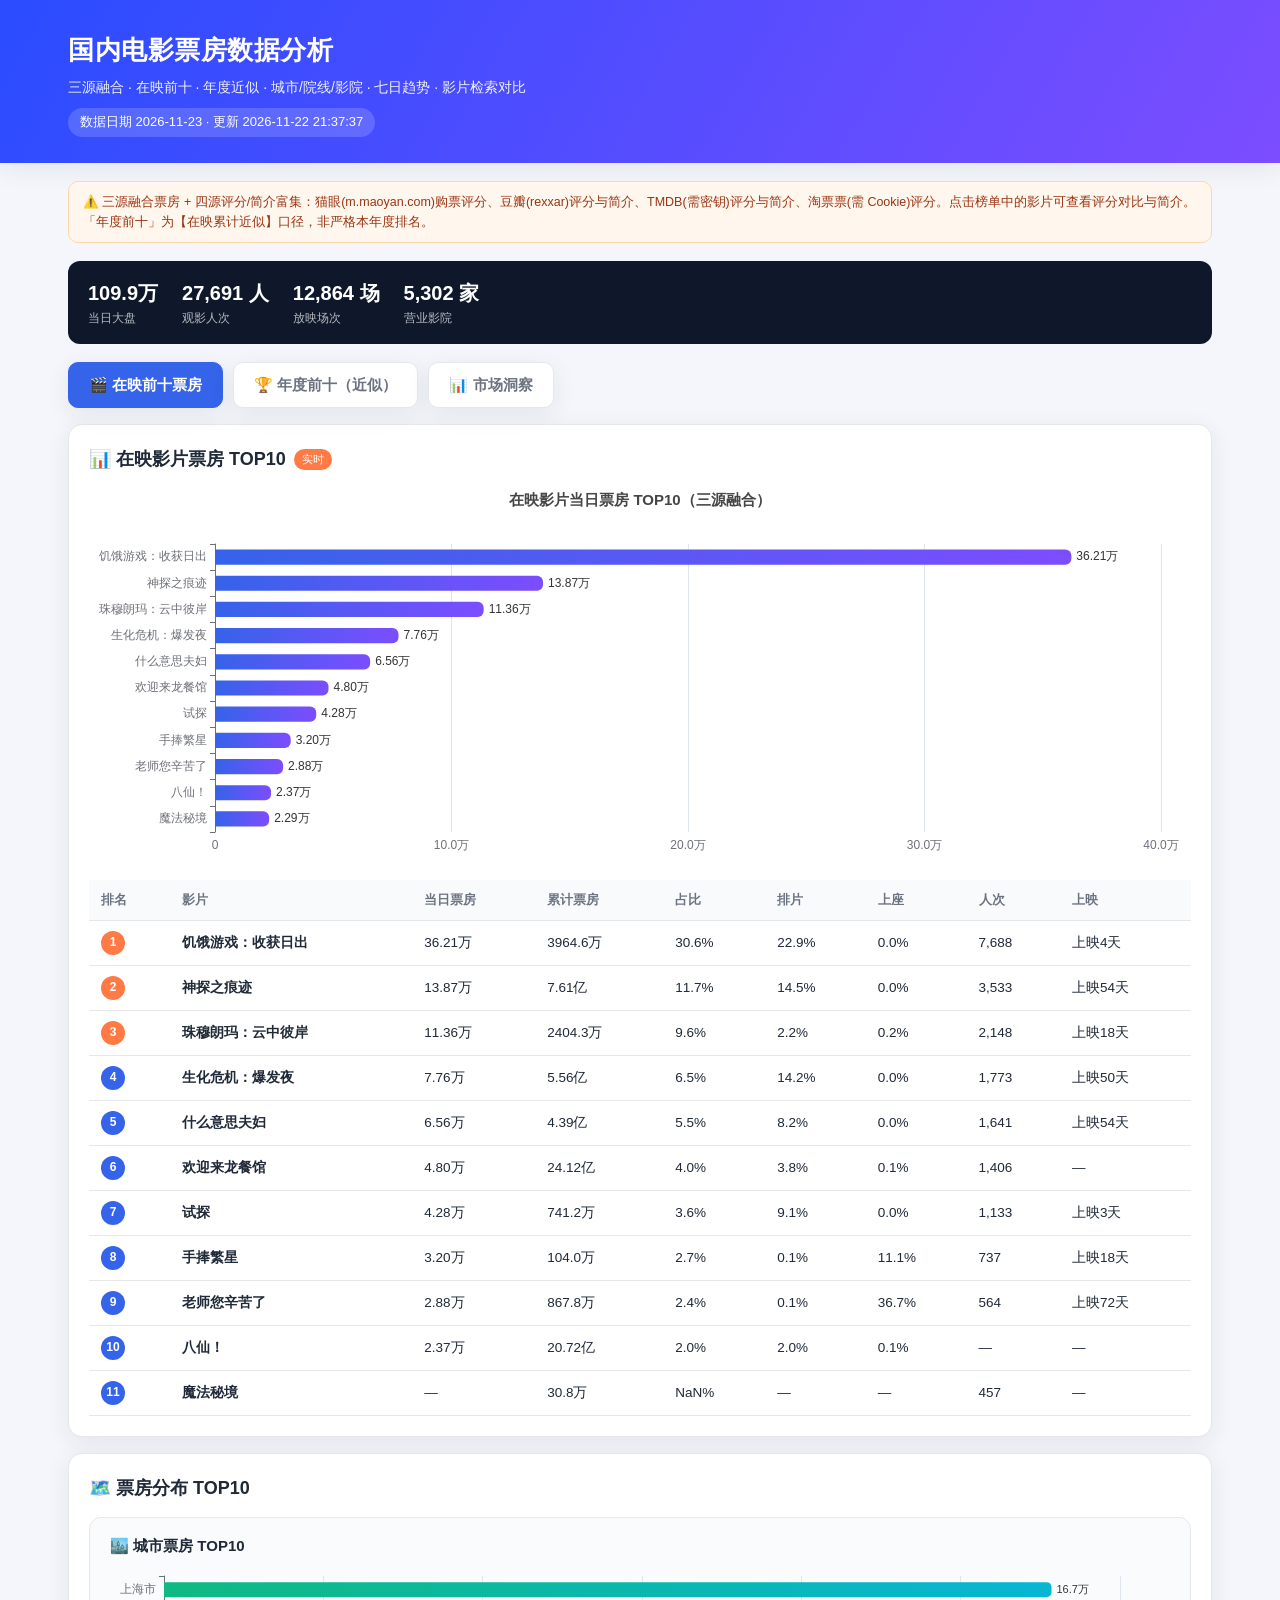
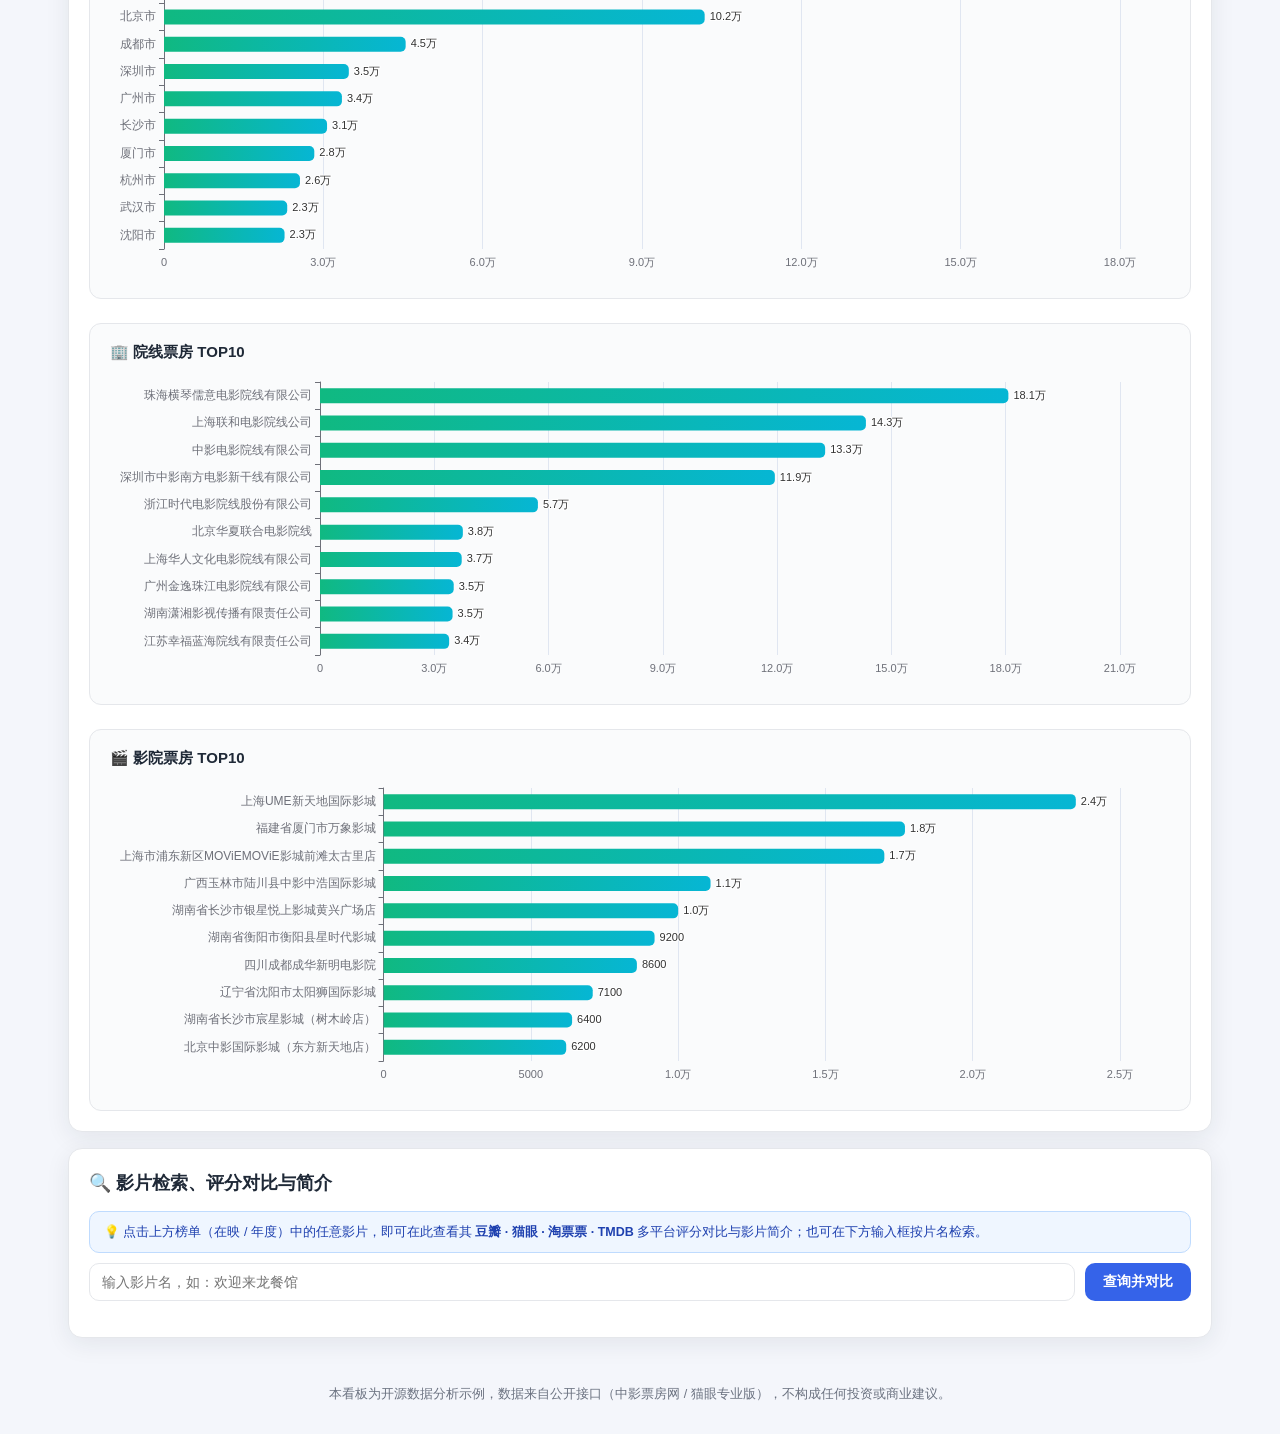
==== commit 17268f07: "chore: 更新票房数据 2026-11-22" ====
--- a/index.html
+++ b/index.html
@@ -295,7 +295,7 @@
     */
 var Fr={},Gr={};var Wr,Hr=function(){function t(t,e,n){var i=this;this._sleepAfterStill=10,this._stillFrameAccum=0,this._needsRefresh=!0,this._needsRefreshHover=!0,this._darkMode=!1,n=n||{},this.dom=e,this.id=t;var o=new rn,a=n.renderer||"canvas";Fr[a]||(a=G(Fr)[0]),n.useDirtyRect=null!=n.useDirtyRect&&n.useDirtyRect;var s=new Fr[a](e,o,n,t),l=n.ssr||s.ssrOnly;this.storage=o,this.painter=s;var u,h=r.node||r.worker||l?null:new or(s.getViewportRoot(),s.root),c=n.useCoarsePointer;(null==c||"auto"===c?r.touchEventsSupported:!!c)&&(u=rt(n.pointerSize,44)),this.handler=new Ye(o,s,h,s.root,u),this.animation=new Wi({stage:{update:l?null:function(){return i._flush(!0)}}}),l||this.animation.start()}return t.prototype.add=function(t){!this._disposed&&t&&(this.storage.addRoot(t),t.addSelfToZr(this),this.refresh())},t.prototype.remove=function(t){!this._disposed&&t&&(this.storage.delRoot(t),t.removeSelfFromZr(this),this.refresh())},t.prototype.configLayer=function(t,e){this._disposed||(this.painter.configLayer&&this.painter.configLayer(t,e),this.refresh())},t.prototype.setBackgroundColor=function(t){this._disposed||(this.painter.setBackgroundColor&&this.painter.setBackgroundColor(t),this.refresh(),this._backgroundColor=t,this._darkMode=function(t){if(!t)return!1;if("string"==typeof t)return oi(t,1)<.4;if(t.colorStops){for(var e=t.colorStops,n=0,i=e.length,r=0;r<i;r++)n+=oi(e[r].color,1);return(n/=i)<.4}return!1}(t))},t.prototype.getBackgroundColor=function(){return this._backgroundColor},t.prototype.setDarkMode=function(t){this._darkMode=t},t.prototype.isDarkMode=function(){return this._darkMode},t.prototype.refreshImmediately=function(t){this._disposed||(t||this.animation.update(!0),this._needsRefresh=!1,this.painter.refresh(),this._needsRefresh=!1)},t.prototype.refresh=function(){this._disposed||(this._needsRefresh=!0,this.animation.start())},t.prototype.flush=function(){this._disposed||this._flush(!1)},t.prototype._flush=function(t){var e,n=Bi();this._needsRefresh&&(e=!0,this.refreshImmediately(t)),this._needsRefreshHover&&(e=!0,this.refreshHoverImmediately());var i=Bi();e?(this._stillFrameAccum=0,this.trigger("rendered",{elapsedTime:i-n})):this._sleepAfterStill>0&&(this._stillFrameAccum++,this._stillFrameAccum>this._sleepAfterStill&&this.animation.stop())},t.prototype.setSleepAfterStill=function(t){this._sleepAfterStill=t},t.prototype.wakeUp=function(){this._disposed||(this.animation.start(),this._stillFrameAccum=0)},t.prototype.refreshHover=function(){this._needsRefreshHover=!0},t.prototype.refreshHoverImmediately=function(){this._disposed||(this._needsRefreshHover=!1,this.painter.refreshHover&&"canvas"===this.painter.getType()&&this.painter.refreshHover())},t.prototype.resize=function(t){this._disposed||(t=t||{},this.painter.resize(t.width,t.height),this.handler.resize())},t.prototype.clearAnimation=function(){this._disposed||this.animation.clear()},t.prototype.getWidth=function(){if(!this._disposed)return this.painter.getWidth()},t.prototype.getHeight=function(){if(!this._disposed)return this.painter.getHeight()},t.prototype.setCursorStyle=function(t){this._disposed||this.handler.setCursorStyle(t)},t.prototype.findHover=function(t,e){if(!this._disposed)return this.handler.findHover(t,e)},t.prototype.on=function(t,e,n){return this._disposed||this.handler.on(t,e,n),this},t.prototype.off=function(t,e){this._disposed||this.handler.off(t,e)},t.prototype.trigger=function(t,e){this._disposed||this.handler.trigger(t,e)},t.prototype.clear=function(){if(!this._disposed){for(var t=this.storage.getRoots(),e=0;e<t.length;e++)t[e]instanceof Br&&t[e].removeSelfFromZr(this);this.storage.delAllRoots(),this.painter.clear()}},t.prototype.dispose=function(){var t;this._disposed||(this.animation.stop(),this.clear(),this.storage.dispose(),this.painter.dispose(),this.handler.dispose(),this.animation=this.storage=this.painter=this.handler=null,this._disposed=!0,t=this.id,delete Gr[t])},t}();function Yr(t,e){var n=new Hr(M(),t,e);return Gr[n.id]=n,n}function Xr(t,e){Fr[t]=e}function Ur(t){if("function"==typeof Wr)return Wr(t)}function Zr(t){Wr=t}var jr=Object.freeze({__proto__:null,init:Yr,dispose:function(t){t.dispose()},disposeAll:function(){for(var t in Gr)Gr.hasOwnProperty(t)&&Gr[t].dispose();Gr={}},getInstance:function(t){return Gr[t]},registerPainter:Xr,getElementSSRData:Ur,registerSSRDataGetter:Zr,version:"5.5.0"}),qr=1e-4;function Kr(t,e,n,i){var r=e[0],o=e[1],a=n[0],s=n[1],l=o-r,u=s-a;if(0===l)return 0===u?a:(a+s)/2;if(i)if(l>0){if(t<=r)return a;if(t>=o)return s}else{if(t>=r)return a;if(t<=o)return s}else{if(t===r)return a;if(t===o)return s}return(t-r)/l*u+a}function $r(t,e){switch(t){case"center":case"middle":t="50%";break;case"left":case"top":t="0%";break;case"right":case"bottom":t="100%"}return U(t)?(n=t,n.replace(/^\s+|\s+$/g,"")).match(/%$/)?parseFloat(t)/100*e:parseFloat(t):null==t?NaN:+t;var n}function Jr(t,e,n){return null==e&&(e=10),e=Math.min(Math.max(0,e),20),t=(+t).toFixed(e),n?t:+t}function Qr(t){return t.sort((function(t,e){return t-e})),t}function to(t){if(t=+t,isNaN(t))return 0;if(t>1e-14)for(var e=1,n=0;n<15;n++,e*=10)if(Math.round(t*e)/e===t)return n;return eo(t)}function eo(t){var e=t.toString().toLowerCase(),n=e.indexOf("e"),i=n>0?+e.slice(n+1):0,r=n>0?n:e.length,o=e.indexOf("."),a=o<0?0:r-1-o;return Math.max(0,a-i)}function no(t,e){var n=Math.log,i=Math.LN10,r=Math.floor(n(t[1]-t[0])/i),o=Math.round(n(Math.abs(e[1]-e[0]))/i),a=Math.min(Math.max(-r+o,0),20);return isFinite(a)?a:20}function io(t,e){var n=V(t,(function(t,e){return t+(isNaN(e)?0:e)}),0);if(0===n)return[];for(var i=Math.pow(10,e),r=z(t,(function(t){return(isNaN(t)?0:t)/n*i*100})),o=100*i,a=z(r,(function(t){return Math.floor(t)})),s=V(a,(function(t,e){return t+e}),0),l=z(r,(function(t,e){return t-a[e]}));s<o;){for(var u=Number.NEGATIVE_INFINITY,h=null,c=0,p=l.length;c<p;++c)l[c]>u&&(u=l[c],h=c);++a[h],l[h]=0,++s}return z(a,(function(t){return t/i}))}function ro(t,e){var n=Math.max(to(t),to(e)),i=t+e;return n>20?i:Jr(i,n)}var oo=9007199254740991;function ao(t){var e=2*Math.PI;return(t%e+e)%e}function so(t){return t>-1e-4&&t<qr}var lo=/^(?:(\d{4})(?:[-\/](\d{1,2})(?:[-\/](\d{1,2})(?:[T ](\d{1,2})(?::(\d{1,2})(?::(\d{1,2})(?:[.,](\d+))?)?)?(Z|[\+\-]\d\d:?\d\d)?)?)?)?)?$/;function uo(t){if(t instanceof Date)return t;if(U(t)){var e=lo.exec(t);if(!e)return new Date(NaN);if(e[8]){var n=+e[4]||0;return"Z"!==e[8].toUpperCase()&&(n-=+e[8].slice(0,3)),new Date(Date.UTC(+e[1],+(e[2]||1)-1,+e[3]||1,n,+(e[5]||0),+e[6]||0,e[7]?+e[7].substring(0,3):0))}return new Date(+e[1],+(e[2]||1)-1,+e[3]||1,+e[4]||0,+(e[5]||0),+e[6]||0,e[7]?+e[7].substring(0,3):0)}return null==t?new Date(NaN):new Date(Math.round(t))}function ho(t){return Math.pow(10,co(t))}function co(t){if(0===t)return 0;var e=Math.floor(Math.log(t)/Math.LN10);return t/Math.pow(10,e)>=10&&e++,e}function po(t,e){var n=co(t),i=Math.pow(10,n),r=t/i;return t=(e?r<1.5?1:r<2.5?2:r<4?3:r<7?5:10:r<1?1:r<2?2:r<3?3:r<5?5:10)*i,n>=-20?+t.toFixed(n<0?-n:0):t}function fo(t,e){var n=(t.length-1)*e+1,i=Math.floor(n),r=+t[i-1],o=n-i;return o?r+o*(t[i]-r):r}function go(t){t.sort((function(t,e){return s(t,e,0)?-1:1}));for(var e=-1/0,n=1,i=0;i<t.length;){for(var r=t[i].interval,o=t[i].close,a=0;a<2;a++)r[a]<=e&&(r[a]=e,o[a]=a?1:1-n),e=r[a],n=o[a];r[0]===r[1]&&o[0]*o[1]!=1?t.splice(i,1):i++}return t;function s(t,e,n){return t.interval[n]<e.interval[n]||t.interval[n]===e.interval[n]&&(t.close[n]-e.close[n]==(n?-1:1)||!n&&s(t,e,1))}}function yo(t){var e=parseFloat(t);return e==t&&(0!==e||!U(t)||t.indexOf("x")<=0)?e:NaN}function vo(t){return!isNaN(yo(t))}function mo(){return Math.round(9*Math.random())}function xo(t,e){return 0===e?t:xo(e,t%e)}function _o(t,e){return null==t?e:null==e?t:t*e/xo(t,e)}"undefined"!=typeof console&&console.warn&&console.log;function bo(t){0}function wo(t){throw new Error(t)}function So(t,e,n){return(e-t)*n+t}var Mo="series\0",Io="\0_ec_\0";function To(t){return t instanceof Array?t:null==t?[]:[t]}function Co(t,e,n){if(t){t[e]=t[e]||{},t.emphasis=t.emphasis||{},t.emphasis[e]=t.emphasis[e]||{};for(var i=0,r=n.length;i<r;i++){var o=n[i];!t.emphasis[e].hasOwnProperty(o)&&t[e].hasOwnProperty(o)&&(t.emphasis[e][o]=t[e][o])}}}var Do=["fontStyle","fontWeight","fontSize","fontFamily","rich","tag","color","textBorderColor","textBorderWidth","width","height","lineHeight","align","verticalAlign","baseline","shadowColor","shadowBlur","shadowOffsetX","shadowOffsetY","textShadowColor","textShadowBlur","textShadowOffsetX","textShadowOffsetY","backgroundColor","borderColor","borderWidth","borderRadius","padding"];function Ao(t){return!q(t)||Y(t)||t instanceof Date?t:t.value}function ko(t){return q(t)&&!(t instanceof Array)}function Lo(t,e,n){var i="normalMerge"===n,r="replaceMerge"===n,o="replaceAll"===n;t=t||[],e=(e||[]).slice();var a=yt();E(e,(function(t,n){q(t)||(e[n]=null)}));var s,l,u=function(t,e,n){var i=[];if("replaceAll"===n)return i;for(var r=0;r<t.length;r++){var o=t[r];o&&null!=o.id&&e.set(o.id,r),i.push({existing:"replaceMerge"===n||Eo(o)?null:o,newOption:null,keyInfo:null,brandNew:null})}return i}(t,a,n);return(i||r)&&function(t,e,n,i){E(i,(function(r,o){if(r&&null!=r.id){var a=Oo(r.id),s=n.get(a);if(null!=s){var l=t[s];lt(!l.newOption,'Duplicated option on id "'+a+'".'),l.newOption=r,l.existing=e[s],i[o]=null}}}))}(u,t,a,e),i&&function(t,e){E(e,(function(n,i){if(n&&null!=n.name)for(var r=0;r<t.length;r++){var o=t[r].existing;if(!t[r].newOption&&o&&(null==o.id||null==n.id)&&!Eo(n)&&!Eo(o)&&Po("name",o,n))return t[r].newOption=n,void(e[i]=null)}}))}(u,e),i||r?function(t,e,n){E(e,(function(e){if(e){for(var i,r=0;(i=t[r])&&(i.newOption||Eo(i.existing)||i.existing&&null!=e.id&&!Po("id",e,i.existing));)r++;i?(i.newOption=e,i.brandNew=n):t.push({newOption:e,brandNew:n,existing:null,keyInfo:null}),r++}}))}(u,e,r):o&&function(t,e){E(e,(function(e){t.push({newOption:e,brandNew:!0,existing:null,keyInfo:null})}))}(u,e),s=u,l=yt(),E(s,(function(t){var e=t.existing;e&&l.set(e.id,t)})),E(s,(function(t){var e=t.newOption;lt(!e||null==e.id||!l.get(e.id)||l.get(e.id)===t,"id duplicates: "+(e&&e.id)),e&&null!=e.id&&l.set(e.id,t),!t.keyInfo&&(t.keyInfo={})})),E(s,(function(t,e){var n=t.existing,i=t.newOption,r=t.keyInfo;if(q(i)){if(r.name=null!=i.name?Oo(i.name):n?n.name:Mo+e,n)r.id=Oo(n.id);else if(null!=i.id)r.id=Oo(i.id);else{var o=0;do{r.id="\0"+r.name+"\0"+o++}while(l.get(r.id))}l.set(r.id,t)}})),u}function Po(t,e,n){var i=Ro(e[t],null),r=Ro(n[t],null);return null!=i&&null!=r&&i===r}function Oo(t){return Ro(t,"")}function Ro(t,e){return null==t?e:U(t)?t:j(t)||Z(t)?t+"":e}function No(t){var e=t.name;return!(!e||!e.indexOf(Mo))}function Eo(t){return t&&null!=t.id&&0===Oo(t.id).indexOf(Io)}function zo(t,e){return null!=e.dataIndexInside?e.dataIndexInside:null!=e.dataIndex?Y(e.dataIndex)?z(e.dataIndex,(function(e){return t.indexOfRawIndex(e)})):t.indexOfRawIndex(e.dataIndex):null!=e.name?Y(e.name)?z(e.name,(function(e){return t.indexOfName(e)})):t.indexOfName(e.name):void 0}function Vo(){var t="__ec_inner_"+Bo++;return function(e){return e[t]||(e[t]={})}}var Bo=mo();function Fo(t,e,n){var i=Go(e,n),r=i.mainTypeSpecified,o=i.queryOptionMap,a=i.others,s=n?n.defaultMainType:null;return!r&&s&&o.set(s,{}),o.each((function(e,i){var r=Yo(t,i,e,{useDefault:s===i,enableAll:!n||null==n.enableAll||n.enableAll,enableNone:!n||null==n.enableNone||n.enableNone});a[i+"Models"]=r.models,a[i+"Model"]=r.models[0]})),a}function Go(t,e){var n;if(U(t)){var i={};i[t+"Index"]=0,n=i}else n=t;var r=yt(),o={},a=!1;return E(n,(function(t,n){if("dataIndex"!==n&&"dataIndexInside"!==n){var i=n.match(/^(\w+)(Index|Id|Name)$/)||[],s=i[1],l=(i[2]||"").toLowerCase();if(s&&l&&!(e&&e.includeMainTypes&&P(e.includeMainTypes,s)<0))a=a||!!s,(r.get(s)||r.set(s,{}))[l]=t}else o[n]=t})),{mainTypeSpecified:a,queryOptionMap:r,others:o}}var Wo={useDefault:!0,enableAll:!1,enableNone:!1},Ho={useDefault:!1,enableAll:!0,enableNone:!0};function Yo(t,e,n,i){i=i||Wo;var r=n.index,o=n.id,a=n.name,s={models:null,specified:null!=r||null!=o||null!=a};if(!s.specified){var l=void 0;return s.models=i.useDefault&&(l=t.getComponent(e))?[l]:[],s}return"none"===r||!1===r?(lt(i.enableNone,'`"none"` or `false` is not a valid value on index option.'),s.models=[],s):("all"===r&&(lt(i.enableAll,'`"all"` is not a valid value on index option.'),r=o=a=null),s.models=t.queryComponents({mainType:e,index:r,id:o,name:a}),s)}function Xo(t,e,n){t.setAttribute?t.setAttribute(e,n):t[e]=n}function Uo(t,e){var n=yt(),i=[];return E(t,(function(t){var r=e(t);(n.get(r)||(i.push(r),n.set(r,[]))).push(t)})),{keys:i,buckets:n}}function Zo(t,e,n,i,r){var o=null==e||"auto"===e;if(null==i)return i;if(j(i))return Jr(f=So(n||0,i,r),o?Math.max(to(n||0),to(i)):e);if(U(i))return r<1?n:i;for(var a=[],s=n,l=i,u=Math.max(s?s.length:0,l.length),h=0;h<u;++h){var c=t.getDimensionInfo(h);if(c&&"ordinal"===c.type)a[h]=(r<1&&s?s:l)[h];else{var p=s&&s[h]?s[h]:0,d=l[h],f=So(p,d,r);a[h]=Jr(f,o?Math.max(to(p),to(d)):e)}}return a}var jo="___EC__COMPONENT__CONTAINER___",qo="___EC__EXTENDED_CLASS___";function Ko(t){var e={main:"",sub:""};if(t){var n=t.split(".");e.main=n[0]||"",e.sub=n[1]||""}return e}function $o(t,e){t.$constructor=t,t.extend=function(t){var e,i,r=this;return X(i=r)&&/^class\s/.test(Function.prototype.toString.call(i))?e=function(t){function e(){return t.apply(this,arguments)||this}return n(e,t),e}(r):(e=function(){(t.$constructor||r).apply(this,arguments)},O(e,this)),A(e.prototype,t),e[qo]=!0,e.extend=this.extend,e.superCall=ta,e.superApply=ea,e.superClass=r,e}}function Jo(t,e){t.extend=e.extend}var Qo=Math.round(10*Math.random());function ta(t,e){for(var n=[],i=2;i<arguments.length;i++)n[i-2]=arguments[i];return this.superClass.prototype[e].apply(t,n)}function ea(t,e,n){return this.superClass.prototype[e].apply(t,n)}function na(t){var e={};t.registerClass=function(t){var n,i=t.type||t.prototype.type;if(i){lt(/^[a-zA-Z0-9_]+([.][a-zA-Z0-9_]+)?$/.test(n=i),'componentType "'+n+'" illegal'),t.prototype.type=i;var r=Ko(i);if(r.sub){if(r.sub!==jo){var o=function(t){var n=e[t.main];n&&n[jo]||((n=e[t.main]={})[jo]=!0);return n}(r);o[r.sub]=t}}else e[r.main]=t}return t},t.getClass=function(t,n,i){var r=e[t];if(r&&r[jo]&&(r=n?r[n]:null),i&&!r)throw new Error(n?"Component "+t+"."+(n||"")+" is used but not imported.":t+".type should be specified.");return r},t.getClassesByMainType=function(t){var n=Ko(t),i=[],r=e[n.main];return r&&r[jo]?E(r,(function(t,e){e!==jo&&i.push(t)})):i.push(r),i},t.hasClass=function(t){var n=Ko(t);return!!e[n.main]},t.getAllClassMainTypes=function(){var t=[];return E(e,(function(e,n){t.push(n)})),t},t.hasSubTypes=function(t){var n=Ko(t),i=e[n.main];return i&&i[jo]}}function ia(t,e){for(var n=0;n<t.length;n++)t[n][1]||(t[n][1]=t[n][0]);return e=e||!1,function(n,i,r){for(var o={},a=0;a<t.length;a++){var s=t[a][1];if(!(i&&P(i,s)>=0||r&&P(r,s)<0)){var l=n.getShallow(s,e);null!=l&&(o[t[a][0]]=l)}}return o}}var ra=ia([["fill","color"],["shadowBlur"],["shadowOffsetX"],["shadowOffsetY"],["opacity"],["shadowColor"]]),oa=function(){function t(){}return t.prototype.getAreaStyle=function(t,e){return ra(this,t,e)},t}(),aa=new En(50);function sa(t){if("string"==typeof t){var e=aa.get(t);return e&&e.image}return t}function la(t,e,n,i,r){if(t){if("string"==typeof t){if(e&&e.__zrImageSrc===t||!n)return e;var o=aa.get(t),a={hostEl:n,cb:i,cbPayload:r};return o?!ha(e=o.image)&&o.pending.push(a):((e=h.loadImage(t,ua,ua)).__zrImageSrc=t,aa.put(t,e.__cachedImgObj={image:e,pending:[a]})),e}return t}return e}function ua(){var t=this.__cachedImgObj;this.onload=this.onerror=this.__cachedImgObj=null;for(var e=0;e<t.pending.length;e++){var n=t.pending[e],i=n.cb;i&&i(this,n.cbPayload),n.hostEl.dirty()}t.pending.length=0}function ha(t){return t&&t.width&&t.height}var ca=/\{([a-zA-Z0-9_]+)\|([^}]*)\}/g;function pa(t,e,n,i,r){if(!e)return"";var o=(t+"").split("\n");r=da(e,n,i,r);for(var a=0,s=o.length;a<s;a++)o[a]=fa(o[a],r);return o.join("\n")}function da(t,e,n,i){var r=A({},i=i||{});r.font=e,n=rt(n,"..."),r.maxIterations=rt(i.maxIterations,2);var o=r.minChar=rt(i.minChar,0);r.cnCharWidth=br("国",e);var a=r.ascCharWidth=br("a",e);r.placeholder=rt(i.placeholder,"");for(var s=t=Math.max(0,t-1),l=0;l<o&&s>=a;l++)s-=a;var u=br(n,e);return u>s&&(n="",u=0),s=t-u,r.ellipsis=n,r.ellipsisWidth=u,r.contentWidth=s,r.containerWidth=t,r}function fa(t,e){var n=e.containerWidth,i=e.font,r=e.contentWidth;if(!n)return"";var o=br(t,i);if(o<=n)return t;for(var a=0;;a++){if(o<=r||a>=e.maxIterations){t+=e.ellipsis;break}var s=0===a?ga(t,r,e.ascCharWidth,e.cnCharWidth):o>0?Math.floor(t.length*r/o):0;o=br(t=t.substr(0,s),i)}return""===t&&(t=e.placeholder),t}function ga(t,e,n,i){for(var r=0,o=0,a=t.length;o<a&&r<e;o++){var s=t.charCodeAt(o);r+=0<=s&&s<=127?n:i}return o}var ya=function(){},va=function(t){this.tokens=[],t&&(this.tokens=t)},ma=function(){this.width=0,this.height=0,this.contentWidth=0,this.contentHeight=0,this.outerWidth=0,this.outerHeight=0,this.lines=[]};function xa(t,e,n,i,r){var o,a,s=""===e,l=r&&n.rich[r]||{},u=t.lines,h=l.font||n.font,c=!1;if(i){var p=l.padding,d=p?p[1]+p[3]:0;if(null!=l.width&&"auto"!==l.width){var f=Cr(l.width,i.width)+d;u.length>0&&f+i.accumWidth>i.width&&(o=e.split("\n"),c=!0),i.accumWidth=f}else{var g=wa(e,h,i.width,i.breakAll,i.accumWidth);i.accumWidth=g.accumWidth+d,a=g.linesWidths,o=g.lines}}else o=e.split("\n");for(var y=0;y<o.length;y++){var v=o[y],m=new ya;if(m.styleName=r,m.text=v,m.isLineHolder=!v&&!s,"number"==typeof l.width?m.width=l.width:m.width=a?a[y]:br(v,h),y||c)u.push(new va([m]));else{var x=(u[u.length-1]||(u[0]=new va)).tokens,_=x.length;1===_&&x[0].isLineHolder?x[0]=m:(v||!_||s)&&x.push(m)}}}var _a=V(",&?/;] ".split(""),(function(t,e){return t[e]=!0,t}),{});function ba(t){return!function(t){var e=t.charCodeAt(0);return e>=32&&e<=591||e>=880&&e<=4351||e>=4608&&e<=5119||e>=7680&&e<=8303}(t)||!!_a[t]}function wa(t,e,n,i,r){for(var o=[],a=[],s="",l="",u=0,h=0,c=0;c<t.length;c++){var p=t.charAt(c);if("\n"!==p){var d=br(p,e),f=!i&&!ba(p);(o.length?h+d>n:r+h+d>n)?h?(s||l)&&(f?(s||(s=l,l="",h=u=0),o.push(s),a.push(h-u),l+=p,s="",h=u+=d):(l&&(s+=l,l="",u=0),o.push(s),a.push(h),s=p,h=d)):f?(o.push(l),a.push(u),l=p,u=d):(o.push(p),a.push(d)):(h+=d,f?(l+=p,u+=d):(l&&(s+=l,l="",u=0),s+=p))}else l&&(s+=l,h+=u),o.push(s),a.push(h),s="",l="",u=0,h=0}return o.length||s||(s=t,l="",u=0),l&&(s+=l),s&&(o.push(s),a.push(h)),1===o.length&&(h+=r),{accumWidth:h,lines:o,linesWidths:a}}var Sa="__zr_style_"+Math.round(10*Math.random()),Ma={shadowBlur:0,shadowOffsetX:0,shadowOffsetY:0,shadowColor:"#000",opacity:1,blend:"source-over"},Ia={style:{shadowBlur:!0,shadowOffsetX:!0,shadowOffsetY:!0,shadowColor:!0,opacity:!0}};Ma[Sa]=!0;var Ta=["z","z2","invisible"],Ca=["invisible"],Da=function(t){function e(e){return t.call(this,e)||this}var i;return n(e,t),e.prototype._init=function(e){for(var n=G(e),i=0;i<n.length;i++){var r=n[i];"style"===r?this.useStyle(e[r]):t.prototype.attrKV.call(this,r,e[r])}this.style||this.useStyle({})},e.prototype.beforeBrush=function(){},e.prototype.afterBrush=function(){},e.prototype.innerBeforeBrush=function(){},e.prototype.innerAfterBrush=function(){},e.prototype.shouldBePainted=function(t,e,n,i){var r=this.transform;if(this.ignore||this.invisible||0===this.style.opacity||this.culling&&function(t,e,n){Aa.copy(t.getBoundingRect()),t.transform&&Aa.applyTransform(t.transform);return ka.width=e,ka.height=n,!Aa.intersect(ka)}(this,t,e)||r&&!r[0]&&!r[3])return!1;if(n&&this.__clipPaths)for(var o=0;o<this.__clipPaths.length;++o)if(this.__clipPaths[o].isZeroArea())return!1;if(i&&this.parent)for(var a=this.parent;a;){if(a.ignore)return!1;a=a.parent}return!0},e.prototype.contain=function(t,e){return this.rectContain(t,e)},e.prototype.traverse=function(t,e){t.call(e,this)},e.prototype.rectContain=function(t,e){var n=this.transformCoordToLocal(t,e);return this.getBoundingRect().contain(n[0],n[1])},e.prototype.getPaintRect=function(){var t=this._paintRect;if(!this._paintRect||this.__dirty){var e=this.transform,n=this.getBoundingRect(),i=this.style,r=i.shadowBlur||0,o=i.shadowOffsetX||0,a=i.shadowOffsetY||0;t=this._paintRect||(this._paintRect=new ze(0,0,0,0)),e?ze.applyTransform(t,n,e):t.copy(n),(r||o||a)&&(t.width+=2*r+Math.abs(o),t.height+=2*r+Math.abs(a),t.x=Math.min(t.x,t.x+o-r),t.y=Math.min(t.y,t.y+a-r));var s=this.dirtyRectTolerance;t.isZero()||(t.x=Math.floor(t.x-s),t.y=Math.floor(t.y-s),t.width=Math.ceil(t.width+1+2*s),t.height=Math.ceil(t.height+1+2*s))}return t},e.prototype.setPrevPaintRect=function(t){t?(this._prevPaintRect=this._prevPaintRect||new ze(0,0,0,0),this._prevPaintRect.copy(t)):this._prevPaintRect=null},e.prototype.getPrevPaintRect=function(){return this._prevPaintRect},e.prototype.animateStyle=function(t){return this.animate("style",t)},e.prototype.updateDuringAnimation=function(t){"style"===t?this.dirtyStyle():this.markRedraw()},e.prototype.attrKV=function(e,n){"style"!==e?t.prototype.attrKV.call(this,e,n):this.style?this.setStyle(n):this.useStyle(n)},e.prototype.setStyle=function(t,e){return"string"==typeof t?this.style[t]=e:A(this.style,t),this.dirtyStyle(),this},e.prototype.dirtyStyle=function(t){t||this.markRedraw(),this.__dirty|=2,this._rect&&(this._rect=null)},e.prototype.dirty=function(){this.dirtyStyle()},e.prototype.styleChanged=function(){return!!(2&this.__dirty)},e.prototype.styleUpdated=function(){this.__dirty&=-3},e.prototype.createStyle=function(t){return mt(Ma,t)},e.prototype.useStyle=function(t){t[Sa]||(t=this.createStyle(t)),this.__inHover?this.__hoverStyle=t:this.style=t,this.dirtyStyle()},e.prototype.isStyleObject=function(t){return t[Sa]},e.prototype._innerSaveToNormal=function(e){t.prototype._innerSaveToNormal.call(this,e);var n=this._normalState;e.style&&!n.style&&(n.style=this._mergeStyle(this.createStyle(),this.style)),this._savePrimaryToNormal(e,n,Ta)},e.prototype._applyStateObj=function(e,n,i,r,o,a){t.prototype._applyStateObj.call(this,e,n,i,r,o,a);var s,l=!(n&&r);if(n&&n.style?o?r?s=n.style:(s=this._mergeStyle(this.createStyle(),i.style),this._mergeStyle(s,n.style)):(s=this._mergeStyle(this.createStyle(),r?this.style:i.style),this._mergeStyle(s,n.style)):l&&(s=i.style),s)if(o){var u=this.style;if(this.style=this.createStyle(l?{}:u),l)for(var h=G(u),c=0;c<h.length;c++){(d=h[c])in s&&(s[d]=s[d],this.style[d]=u[d])}var p=G(s);for(c=0;c<p.length;c++){var d=p[c];this.style[d]=this.style[d]}this._transitionState(e,{style:s},a,this.getAnimationStyleProps())}else this.useStyle(s);var f=this.__inHover?Ca:Ta;for(c=0;c<f.length;c++){d=f[c];n&&null!=n[d]?this[d]=n[d]:l&&null!=i[d]&&(this[d]=i[d])}},e.prototype._mergeStates=function(e){for(var n,i=t.prototype._mergeStates.call(this,e),r=0;r<e.length;r++){var o=e[r];o.style&&(n=n||{},this._mergeStyle(n,o.style))}return n&&(i.style=n),i},e.prototype._mergeStyle=function(t,e){return A(t,e),t},e.prototype.getAnimationStyleProps=function(){return Ia},e.initDefaultProps=((i=e.prototype).type="displayable",i.invisible=!1,i.z=0,i.z2=0,i.zlevel=0,i.culling=!1,i.cursor="pointer",i.rectHover=!1,i.incremental=!1,i._rect=null,i.dirtyRectTolerance=0,void(i.__dirty=3)),e}(Rr),Aa=new ze(0,0,0,0),ka=new ze(0,0,0,0);var La=Math.min,Pa=Math.max,Oa=Math.sin,Ra=Math.cos,Na=2*Math.PI,Ea=Mt(),za=Mt(),Va=Mt();function Ba(t,e,n){if(0!==t.length){for(var i=t[0],r=i[0],o=i[0],a=i[1],s=i[1],l=1;l<t.length;l++)i=t[l],r=La(r,i[0]),o=Pa(o,i[0]),a=La(a,i[1]),s=Pa(s,i[1]);e[0]=r,e[1]=a,n[0]=o,n[1]=s}}function Fa(t,e,n,i,r,o){r[0]=La(t,n),r[1]=La(e,i),o[0]=Pa(t,n),o[1]=Pa(e,i)}var Ga=[],Wa=[];function Ha(t,e,n,i,r,o,a,s,l,u){var h=bn,c=mn,p=h(t,n,r,a,Ga);l[0]=1/0,l[1]=1/0,u[0]=-1/0,u[1]=-1/0;for(var d=0;d<p;d++){var f=c(t,n,r,a,Ga[d]);l[0]=La(f,l[0]),u[0]=Pa(f,u[0])}p=h(e,i,o,s,Wa);for(d=0;d<p;d++){var g=c(e,i,o,s,Wa[d]);l[1]=La(g,l[1]),u[1]=Pa(g,u[1])}l[0]=La(t,l[0]),u[0]=Pa(t,u[0]),l[0]=La(a,l[0]),u[0]=Pa(a,u[0]),l[1]=La(e,l[1]),u[1]=Pa(e,u[1]),l[1]=La(s,l[1]),u[1]=Pa(s,u[1])}function Ya(t,e,n,i,r,o,a,s){var l=Cn,u=In,h=Pa(La(l(t,n,r),1),0),c=Pa(La(l(e,i,o),1),0),p=u(t,n,r,h),d=u(e,i,o,c);a[0]=La(t,r,p),a[1]=La(e,o,d),s[0]=Pa(t,r,p),s[1]=Pa(e,o,d)}function Xa(t,e,n,i,r,o,a,s,l){var u=Ht,h=Yt,c=Math.abs(r-o);if(c%Na<1e-4&&c>1e-4)return s[0]=t-n,s[1]=e-i,l[0]=t+n,void(l[1]=e+i);if(Ea[0]=Ra(r)*n+t,Ea[1]=Oa(r)*i+e,za[0]=Ra(o)*n+t,za[1]=Oa(o)*i+e,u(s,Ea,za),h(l,Ea,za),(r%=Na)<0&&(r+=Na),(o%=Na)<0&&(o+=Na),r>o&&!a?o+=Na:r<o&&a&&(r+=Na),a){var p=o;o=r,r=p}for(var d=0;d<o;d+=Math.PI/2)d>r&&(Va[0]=Ra(d)*n+t,Va[1]=Oa(d)*i+e,u(s,Va,s),h(l,Va,l))}var Ua={M:1,L:2,C:3,Q:4,A:5,Z:6,R:7},Za=[],ja=[],qa=[],Ka=[],$a=[],Ja=[],Qa=Math.min,ts=Math.max,es=Math.cos,ns=Math.sin,is=Math.abs,rs=Math.PI,os=2*rs,as="undefined"!=typeof Float32Array,ss=[];function ls(t){return Math.round(t/rs*1e8)/1e8%2*rs}function us(t,e){var n=ls(t[0]);n<0&&(n+=os);var i=n-t[0],r=t[1];r+=i,!e&&r-n>=os?r=n+os:e&&n-r>=os?r=n-os:!e&&n>r?r=n+(os-ls(n-r)):e&&n<r&&(r=n-(os-ls(r-n))),t[0]=n,t[1]=r}var hs=function(){function t(t){this.dpr=1,this._xi=0,this._yi=0,this._x0=0,this._y0=0,this._len=0,t&&(this._saveData=!1),this._saveData&&(this.data=[])}return t.prototype.increaseVersion=function(){this._version++},t.prototype.getVersion=function(){return this._version},t.prototype.setScale=function(t,e,n){(n=n||0)>0&&(this._ux=is(n/sr/t)||0,this._uy=is(n/sr/e)||0)},t.prototype.setDPR=function(t){this.dpr=t},t.prototype.setContext=function(t){this._ctx=t},t.prototype.getContext=function(){return this._ctx},t.prototype.beginPath=function(){return this._ctx&&this._ctx.beginPath(),this.reset(),this},t.prototype.reset=function(){this._saveData&&(this._len=0),this._pathSegLen&&(this._pathSegLen=null,this._pathLen=0),this._version++},t.prototype.moveTo=function(t,e){return this._drawPendingPt(),this.addData(Ua.M,t,e),this._ctx&&this._ctx.moveTo(t,e),this._x0=t,this._y0=e,this._xi=t,this._yi=e,this},t.prototype.lineTo=function(t,e){var n=is(t-this._xi),i=is(e-this._yi),r=n>this._ux||i>this._uy;if(this.addData(Ua.L,t,e),this._ctx&&r&&this._ctx.lineTo(t,e),r)this._xi=t,this._yi=e,this._pendingPtDist=0;else{var o=n*n+i*i;o>this._pendingPtDist&&(this._pendingPtX=t,this._pendingPtY=e,this._pendingPtDist=o)}return this},t.prototype.bezierCurveTo=function(t,e,n,i,r,o){return this._drawPendingPt(),this.addData(Ua.C,t,e,n,i,r,o),this._ctx&&this._ctx.bezierCurveTo(t,e,n,i,r,o),this._xi=r,this._yi=o,this},t.prototype.quadraticCurveTo=function(t,e,n,i){return this._drawPendingPt(),this.addData(Ua.Q,t,e,n,i),this._ctx&&this._ctx.quadraticCurveTo(t,e,n,i),this._xi=n,this._yi=i,this},t.prototype.arc=function(t,e,n,i,r,o){this._drawPendingPt(),ss[0]=i,ss[1]=r,us(ss,o),i=ss[0];var a=(r=ss[1])-i;return this.addData(Ua.A,t,e,n,n,i,a,0,o?0:1),this._ctx&&this._ctx.arc(t,e,n,i,r,o),this._xi=es(r)*n+t,this._yi=ns(r)*n+e,this},t.prototype.arcTo=function(t,e,n,i,r){return this._drawPendingPt(),this._ctx&&this._ctx.arcTo(t,e,n,i,r),this},t.prototype.rect=function(t,e,n,i){return this._drawPendingPt(),this._ctx&&this._ctx.rect(t,e,n,i),this.addData(Ua.R,t,e,n,i),this},t.prototype.closePath=function(){this._drawPendingPt(),this.addData(Ua.Z);var t=this._ctx,e=this._x0,n=this._y0;return t&&t.closePath(),this._xi=e,this._yi=n,this},t.prototype.fill=function(t){t&&t.fill(),this.toStatic()},t.prototype.stroke=function(t){t&&t.stroke(),this.toStatic()},t.prototype.len=function(){return this._len},t.prototype.setData=function(t){var e=t.length;this.data&&this.data.length===e||!as||(this.data=new Float32Array(e));for(var n=0;n<e;n++)this.data[n]=t[n];this._len=e},t.prototype.appendPath=function(t){t instanceof Array||(t=[t]);for(var e=t.length,n=0,i=this._len,r=0;r<e;r++)n+=t[r].len();as&&this.data instanceof Float32Array&&(this.data=new Float32Array(i+n));for(r=0;r<e;r++)for(var o=t[r].data,a=0;a<o.length;a++)this.data[i++]=o[a];this._len=i},t.prototype.addData=function(t,e,n,i,r,o,a,s,l){if(this._saveData){var u=this.data;this._len+arguments.length>u.length&&(this._expandData(),u=this.data);for(var h=0;h<arguments.length;h++)u[this._len++]=arguments[h]}},t.prototype._drawPendingPt=function(){this._pendingPtDist>0&&(this._ctx&&this._ctx.lineTo(this._pendingPtX,this._pendingPtY),this._pendingPtDist=0)},t.prototype._expandData=function(){if(!(this.data instanceof Array)){for(var t=[],e=0;e<this._len;e++)t[e]=this.data[e];this.data=t}},t.prototype.toStatic=function(){if(this._saveData){this._drawPendingPt();var t=this.data;t instanceof Array&&(t.length=this._len,as&&this._len>11&&(this.data=new Float32Array(t)))}},t.prototype.getBoundingRect=function(){qa[0]=qa[1]=$a[0]=$a[1]=Number.MAX_VALUE,Ka[0]=Ka[1]=Ja[0]=Ja[1]=-Number.MAX_VALUE;var t,e=this.data,n=0,i=0,r=0,o=0;for(t=0;t<this._len;){var a=e[t++],s=1===t;switch(s&&(r=n=e[t],o=i=e[t+1]),a){case Ua.M:n=r=e[t++],i=o=e[t++],$a[0]=r,$a[1]=o,Ja[0]=r,Ja[1]=o;break;case Ua.L:Fa(n,i,e[t],e[t+1],$a,Ja),n=e[t++],i=e[t++];break;case Ua.C:Ha(n,i,e[t++],e[t++],e[t++],e[t++],e[t],e[t+1],$a,Ja),n=e[t++],i=e[t++];break;case Ua.Q:Ya(n,i,e[t++],e[t++],e[t],e[t+1],$a,Ja),n=e[t++],i=e[t++];break;case Ua.A:var l=e[t++],u=e[t++],h=e[t++],c=e[t++],p=e[t++],d=e[t++]+p;t+=1;var f=!e[t++];s&&(r=es(p)*h+l,o=ns(p)*c+u),Xa(l,u,h,c,p,d,f,$a,Ja),n=es(d)*h+l,i=ns(d)*c+u;break;case Ua.R:Fa(r=n=e[t++],o=i=e[t++],r+e[t++],o+e[t++],$a,Ja);break;case Ua.Z:n=r,i=o}Ht(qa,qa,$a),Yt(Ka,Ka,Ja)}return 0===t&&(qa[0]=qa[1]=Ka[0]=Ka[1]=0),new ze(qa[0],qa[1],Ka[0]-qa[0],Ka[1]-qa[1])},t.prototype._calculateLength=function(){var t=this.data,e=this._len,n=this._ux,i=this._uy,r=0,o=0,a=0,s=0;this._pathSegLen||(this._pathSegLen=[]);for(var l=this._pathSegLen,u=0,h=0,c=0;c<e;){var p=t[c++],d=1===c;d&&(a=r=t[c],s=o=t[c+1]);var f=-1;switch(p){case Ua.M:r=a=t[c++],o=s=t[c++];break;case Ua.L:var g=t[c++],y=(x=t[c++])-o;(is(A=g-r)>n||is(y)>i||c===e-1)&&(f=Math.sqrt(A*A+y*y),r=g,o=x);break;case Ua.C:var v=t[c++],m=t[c++],x=(g=t[c++],t[c++]),_=t[c++],b=t[c++];f=Mn(r,o,v,m,g,x,_,b,10),r=_,o=b;break;case Ua.Q:f=kn(r,o,v=t[c++],m=t[c++],g=t[c++],x=t[c++],10),r=g,o=x;break;case Ua.A:var w=t[c++],S=t[c++],M=t[c++],I=t[c++],T=t[c++],C=t[c++],D=C+T;c+=1,d&&(a=es(T)*M+w,s=ns(T)*I+S),f=ts(M,I)*Qa(os,Math.abs(C)),r=es(D)*M+w,o=ns(D)*I+S;break;case Ua.R:a=r=t[c++],s=o=t[c++],f=2*t[c++]+2*t[c++];break;case Ua.Z:var A=a-r;y=s-o;f=Math.sqrt(A*A+y*y),r=a,o=s}f>=0&&(l[h++]=f,u+=f)}return this._pathLen=u,u},t.prototype.rebuildPath=function(t,e){var n,i,r,o,a,s,l,u,h,c,p=this.data,d=this._ux,f=this._uy,g=this._len,y=e<1,v=0,m=0,x=0;if(!y||(this._pathSegLen||this._calculateLength(),l=this._pathSegLen,u=e*this._pathLen))t:for(var _=0;_<g;){var b=p[_++],w=1===_;switch(w&&(n=r=p[_],i=o=p[_+1]),b!==Ua.L&&x>0&&(t.lineTo(h,c),x=0),b){case Ua.M:n=r=p[_++],i=o=p[_++],t.moveTo(r,o);break;case Ua.L:a=p[_++],s=p[_++];var S=is(a-r),M=is(s-o);if(S>d||M>f){if(y){if(v+(j=l[m++])>u){var I=(u-v)/j;t.lineTo(r*(1-I)+a*I,o*(1-I)+s*I);break t}v+=j}t.lineTo(a,s),r=a,o=s,x=0}else{var T=S*S+M*M;T>x&&(h=a,c=s,x=T)}break;case Ua.C:var C=p[_++],D=p[_++],A=p[_++],k=p[_++],L=p[_++],P=p[_++];if(y){if(v+(j=l[m++])>u){wn(r,C,A,L,I=(u-v)/j,Za),wn(o,D,k,P,I,ja),t.bezierCurveTo(Za[1],ja[1],Za[2],ja[2],Za[3],ja[3]);break t}v+=j}t.bezierCurveTo(C,D,A,k,L,P),r=L,o=P;break;case Ua.Q:C=p[_++],D=p[_++],A=p[_++],k=p[_++];if(y){if(v+(j=l[m++])>u){Dn(r,C,A,I=(u-v)/j,Za),Dn(o,D,k,I,ja),t.quadraticCurveTo(Za[1],ja[1],Za[2],ja[2]);break t}v+=j}t.quadraticCurveTo(C,D,A,k),r=A,o=k;break;case Ua.A:var O=p[_++],R=p[_++],N=p[_++],E=p[_++],z=p[_++],V=p[_++],B=p[_++],F=!p[_++],G=N>E?N:E,W=is(N-E)>.001,H=z+V,Y=!1;if(y)v+(j=l[m++])>u&&(H=z+V*(u-v)/j,Y=!0),v+=j;if(W&&t.ellipse?t.ellipse(O,R,N,E,B,z,H,F):t.arc(O,R,G,z,H,F),Y)break t;w&&(n=es(z)*N+O,i=ns(z)*E+R),r=es(H)*N+O,o=ns(H)*E+R;break;case Ua.R:n=r=p[_],i=o=p[_+1],a=p[_++],s=p[_++];var X=p[_++],U=p[_++];if(y){if(v+(j=l[m++])>u){var Z=u-v;t.moveTo(a,s),t.lineTo(a+Qa(Z,X),s),(Z-=X)>0&&t.lineTo(a+X,s+Qa(Z,U)),(Z-=U)>0&&t.lineTo(a+ts(X-Z,0),s+U),(Z-=X)>0&&t.lineTo(a,s+ts(U-Z,0));break t}v+=j}t.rect(a,s,X,U);break;case Ua.Z:if(y){var j;if(v+(j=l[m++])>u){I=(u-v)/j;t.lineTo(r*(1-I)+n*I,o*(1-I)+i*I);break t}v+=j}t.closePath(),r=n,o=i}}},t.prototype.clone=function(){var e=new t,n=this.data;return e.data=n.slice?n.slice():Array.prototype.slice.call(n),e._len=this._len,e},t.CMD=Ua,t.initDefaultProps=function(){var e=t.prototype;e._saveData=!0,e._ux=0,e._uy=0,e._pendingPtDist=0,e._version=0}(),t}();function cs(t,e,n,i,r,o,a){if(0===r)return!1;var s=r,l=0;if(a>e+s&&a>i+s||a<e-s&&a<i-s||o>t+s&&o>n+s||o<t-s&&o<n-s)return!1;if(t===n)return Math.abs(o-t)<=s/2;var u=(l=(e-i)/(t-n))*o-a+(t*i-n*e)/(t-n);return u*u/(l*l+1)<=s/2*s/2}function ps(t,e,n,i,r,o,a,s,l,u,h){if(0===l)return!1;var c=l;return!(h>e+c&&h>i+c&&h>o+c&&h>s+c||h<e-c&&h<i-c&&h<o-c&&h<s-c||u>t+c&&u>n+c&&u>r+c&&u>a+c||u<t-c&&u<n-c&&u<r-c&&u<a-c)&&Sn(t,e,n,i,r,o,a,s,u,h,null)<=c/2}function ds(t,e,n,i,r,o,a,s,l){if(0===a)return!1;var u=a;return!(l>e+u&&l>i+u&&l>o+u||l<e-u&&l<i-u&&l<o-u||s>t+u&&s>n+u&&s>r+u||s<t-u&&s<n-u&&s<r-u)&&An(t,e,n,i,r,o,s,l,null)<=u/2}var fs=2*Math.PI;function gs(t){return(t%=fs)<0&&(t+=fs),t}var ys=2*Math.PI;function vs(t,e,n,i,r,o,a,s,l){if(0===a)return!1;var u=a;s-=t,l-=e;var h=Math.sqrt(s*s+l*l);if(h-u>n||h+u<n)return!1;if(Math.abs(i-r)%ys<1e-4)return!0;if(o){var c=i;i=gs(r),r=gs(c)}else i=gs(i),r=gs(r);i>r&&(r+=ys);var p=Math.atan2(l,s);return p<0&&(p+=ys),p>=i&&p<=r||p+ys>=i&&p+ys<=r}function ms(t,e,n,i,r,o){if(o>e&&o>i||o<e&&o<i)return 0;if(i===e)return 0;var a=(o-e)/(i-e),s=i<e?1:-1;1!==a&&0!==a||(s=i<e?.5:-.5);var l=a*(n-t)+t;return l===r?1/0:l>r?s:0}var xs=hs.CMD,_s=2*Math.PI;var bs=[-1,-1,-1],ws=[-1,-1];function Ss(t,e,n,i,r,o,a,s,l,u){if(u>e&&u>i&&u>o&&u>s||u<e&&u<i&&u<o&&u<s)return 0;var h,c=_n(e,i,o,s,u,bs);if(0===c)return 0;for(var p=0,d=-1,f=void 0,g=void 0,y=0;y<c;y++){var v=bs[y],m=0===v||1===v?.5:1;mn(t,n,r,a,v)<l||(d<0&&(d=bn(e,i,o,s,ws),ws[1]<ws[0]&&d>1&&(h=void 0,h=ws[0],ws[0]=ws[1],ws[1]=h),f=mn(e,i,o,s,ws[0]),d>1&&(g=mn(e,i,o,s,ws[1]))),2===d?v<ws[0]?p+=f<e?m:-m:v<ws[1]?p+=g<f?m:-m:p+=s<g?m:-m:v<ws[0]?p+=f<e?m:-m:p+=s<f?m:-m)}return p}function Ms(t,e,n,i,r,o,a,s){if(s>e&&s>i&&s>o||s<e&&s<i&&s<o)return 0;var l=function(t,e,n,i,r){var o=t-2*e+n,a=2*(e-t),s=t-i,l=0;if(yn(o))vn(a)&&(h=-s/a)>=0&&h<=1&&(r[l++]=h);else{var u=a*a-4*o*s;if(yn(u))(h=-a/(2*o))>=0&&h<=1&&(r[l++]=h);else if(u>0){var h,c=ln(u),p=(-a-c)/(2*o);(h=(-a+c)/(2*o))>=0&&h<=1&&(r[l++]=h),p>=0&&p<=1&&(r[l++]=p)}}return l}(e,i,o,s,bs);if(0===l)return 0;var u=Cn(e,i,o);if(u>=0&&u<=1){for(var h=0,c=In(e,i,o,u),p=0;p<l;p++){var d=0===bs[p]||1===bs[p]?.5:1;In(t,n,r,bs[p])<a||(bs[p]<u?h+=c<e?d:-d:h+=o<c?d:-d)}return h}d=0===bs[0]||1===bs[0]?.5:1;return In(t,n,r,bs[0])<a?0:o<e?d:-d}function Is(t,e,n,i,r,o,a,s){if((s-=e)>n||s<-n)return 0;var l=Math.sqrt(n*n-s*s);bs[0]=-l,bs[1]=l;var u=Math.abs(i-r);if(u<1e-4)return 0;if(u>=_s-1e-4){i=0,r=_s;var h=o?1:-1;return a>=bs[0]+t&&a<=bs[1]+t?h:0}if(i>r){var c=i;i=r,r=c}i<0&&(i+=_s,r+=_s);for(var p=0,d=0;d<2;d++){var f=bs[d];if(f+t>a){var g=Math.atan2(s,f);h=o?1:-1;g<0&&(g=_s+g),(g>=i&&g<=r||g+_s>=i&&g+_s<=r)&&(g>Math.PI/2&&g<1.5*Math.PI&&(h=-h),p+=h)}}return p}function Ts(t,e,n,i,r){for(var o,a,s,l,u=t.data,h=t.len(),c=0,p=0,d=0,f=0,g=0,y=0;y<h;){var v=u[y++],m=1===y;switch(v===xs.M&&y>1&&(n||(c+=ms(p,d,f,g,i,r))),m&&(f=p=u[y],g=d=u[y+1]),v){case xs.M:p=f=u[y++],d=g=u[y++];break;case xs.L:if(n){if(cs(p,d,u[y],u[y+1],e,i,r))return!0}else c+=ms(p,d,u[y],u[y+1],i,r)||0;p=u[y++],d=u[y++];break;case xs.C:if(n){if(ps(p,d,u[y++],u[y++],u[y++],u[y++],u[y],u[y+1],e,i,r))return!0}else c+=Ss(p,d,u[y++],u[y++],u[y++],u[y++],u[y],u[y+1],i,r)||0;p=u[y++],d=u[y++];break;case xs.Q:if(n){if(ds(p,d,u[y++],u[y++],u[y],u[y+1],e,i,r))return!0}else c+=Ms(p,d,u[y++],u[y++],u[y],u[y+1],i,r)||0;p=u[y++],d=u[y++];break;case xs.A:var x=u[y++],_=u[y++],b=u[y++],w=u[y++],S=u[y++],M=u[y++];y+=1;var I=!!(1-u[y++]);o=Math.cos(S)*b+x,a=Math.sin(S)*w+_,m?(f=o,g=a):c+=ms(p,d,o,a,i,r);var T=(i-x)*w/b+x;if(n){if(vs(x,_,w,S,S+M,I,e,T,r))return!0}else c+=Is(x,_,w,S,S+M,I,T,r);p=Math.cos(S+M)*b+x,d=Math.sin(S+M)*w+_;break;case xs.R:if(f=p=u[y++],g=d=u[y++],o=f+u[y++],a=g+u[y++],n){if(cs(f,g,o,g,e,i,r)||cs(o,g,o,a,e,i,r)||cs(o,a,f,a,e,i,r)||cs(f,a,f,g,e,i,r))return!0}else c+=ms(o,g,o,a,i,r),c+=ms(f,a,f,g,i,r);break;case xs.Z:if(n){if(cs(p,d,f,g,e,i,r))return!0}else c+=ms(p,d,f,g,i,r);p=f,d=g}}return n||(s=d,l=g,Math.abs(s-l)<1e-4)||(c+=ms(p,d,f,g,i,r)||0),0!==c}var Cs=k({fill:"#000",stroke:null,strokePercent:1,fillOpacity:1,strokeOpacity:1,lineDashOffset:0,lineWidth:1,lineCap:"butt",miterLimit:10,strokeNoScale:!1,strokeFirst:!1},Ma),Ds={style:k({fill:!0,stroke:!0,strokePercent:!0,fillOpacity:!0,strokeOpacity:!0,lineDashOffset:!0,lineWidth:!0,miterLimit:!0},Ia.style)},As=mr.concat(["invisible","culling","z","z2","zlevel","parent"]),ks=function(t){function e(e){return t.call(this,e)||this}var i;return n(e,t),e.prototype.update=function(){var n=this;t.prototype.update.call(this);var i=this.style;if(i.decal){var r=this._decalEl=this._decalEl||new e;r.buildPath===e.prototype.buildPath&&(r.buildPath=function(t){n.buildPath(t,n.shape)}),r.silent=!0;var o=r.style;for(var a in i)o[a]!==i[a]&&(o[a]=i[a]);o.fill=i.fill?i.decal:null,o.decal=null,o.shadowColor=null,i.strokeFirst&&(o.stroke=null);for(var s=0;s<As.length;++s)r[As[s]]=this[As[s]];r.__dirty|=1}else this._decalEl&&(this._decalEl=null)},e.prototype.getDecalElement=function(){return this._decalEl},e.prototype._init=function(e){var n=G(e);this.shape=this.getDefaultShape();var i=this.getDefaultStyle();i&&this.useStyle(i);for(var r=0;r<n.length;r++){var o=n[r],a=e[o];"style"===o?this.style?A(this.style,a):this.useStyle(a):"shape"===o?A(this.shape,a):t.prototype.attrKV.call(this,o,a)}this.style||this.useStyle({})},e.prototype.getDefaultStyle=function(){return null},e.prototype.getDefaultShape=function(){return{}},e.prototype.canBeInsideText=function(){return this.hasFill()},e.prototype.getInsideTextFill=function(){var t=this.style.fill;if("none"!==t){if(U(t)){var e=oi(t,0);return e>.5?lr:e>.2?"#eee":ur}if(t)return ur}return lr},e.prototype.getInsideTextStroke=function(t){var e=this.style.fill;if(U(e)){var n=this.__zr;if(!(!n||!n.isDarkMode())===oi(t,0)<.4)return e}},e.prototype.buildPath=function(t,e,n){},e.prototype.pathUpdated=function(){this.__dirty&=-5},e.prototype.getUpdatedPathProxy=function(t){return!this.path&&this.createPathProxy(),this.path.beginPath(),this.buildPath(this.path,this.shape,t),this.path},e.prototype.createPathProxy=function(){this.path=new hs(!1)},e.prototype.hasStroke=function(){var t=this.style,e=t.stroke;return!(null==e||"none"===e||!(t.lineWidth>0))},e.prototype.hasFill=function(){var t=this.style.fill;return null!=t&&"none"!==t},e.prototype.getBoundingRect=function(){var t=this._rect,e=this.style,n=!t;if(n){var i=!1;this.path||(i=!0,this.createPathProxy());var r=this.path;(i||4&this.__dirty)&&(r.beginPath(),this.buildPath(r,this.shape,!1),this.pathUpdated()),t=r.getBoundingRect()}if(this._rect=t,this.hasStroke()&&this.path&&this.path.len()>0){var o=this._rectStroke||(this._rectStroke=t.clone());if(this.__dirty||n){o.copy(t);var a=e.strokeNoScale?this.getLineScale():1,s=e.lineWidth;if(!this.hasFill()){var l=this.strokeContainThreshold;s=Math.max(s,null==l?4:l)}a>1e-10&&(o.width+=s/a,o.height+=s/a,o.x-=s/a/2,o.y-=s/a/2)}return o}return t},e.prototype.contain=function(t,e){var n=this.transformCoordToLocal(t,e),i=this.getBoundingRect(),r=this.style;if(t=n[0],e=n[1],i.contain(t,e)){var o=this.path;if(this.hasStroke()){var a=r.lineWidth,s=r.strokeNoScale?this.getLineScale():1;if(s>1e-10&&(this.hasFill()||(a=Math.max(a,this.strokeContainThreshold)),function(t,e,n,i){return Ts(t,e,!0,n,i)}(o,a/s,t,e)))return!0}if(this.hasFill())return function(t,e,n){return Ts(t,0,!1,e,n)}(o,t,e)}return!1},e.prototype.dirtyShape=function(){this.__dirty|=4,this._rect&&(this._rect=null),this._decalEl&&this._decalEl.dirtyShape(),this.markRedraw()},e.prototype.dirty=function(){this.dirtyStyle(),this.dirtyShape()},e.prototype.animateShape=function(t){return this.animate("shape",t)},e.prototype.updateDuringAnimation=function(t){"style"===t?this.dirtyStyle():"shape"===t?this.dirtyShape():this.markRedraw()},e.prototype.attrKV=function(e,n){"shape"===e?this.setShape(n):t.prototype.attrKV.call(this,e,n)},e.prototype.setShape=function(t,e){var n=this.shape;return n||(n=this.shape={}),"string"==typeof t?n[t]=e:A(n,t),this.dirtyShape(),this},e.prototype.shapeChanged=function(){return!!(4&this.__dirty)},e.prototype.createStyle=function(t){return mt(Cs,t)},e.prototype._innerSaveToNormal=function(e){t.prototype._innerSaveToNormal.call(this,e);var n=this._normalState;e.shape&&!n.shape&&(n.shape=A({},this.shape))},e.prototype._applyStateObj=function(e,n,i,r,o,a){t.prototype._applyStateObj.call(this,e,n,i,r,o,a);var s,l=!(n&&r);if(n&&n.shape?o?r?s=n.shape:(s=A({},i.shape),A(s,n.shape)):(s=A({},r?this.shape:i.shape),A(s,n.shape)):l&&(s=i.shape),s)if(o){this.shape=A({},this.shape);for(var u={},h=G(s),c=0;c<h.length;c++){var p=h[c];"object"==typeof s[p]?this.shape[p]=s[p]:u[p]=s[p]}this._transitionState(e,{shape:u},a)}else this.shape=s,this.dirtyShape()},e.prototype._mergeStates=function(e){for(var n,i=t.prototype._mergeStates.call(this,e),r=0;r<e.length;r++){var o=e[r];o.shape&&(n=n||{},this._mergeStyle(n,o.shape))}return n&&(i.shape=n),i},e.prototype.getAnimationStyleProps=function(){return Ds},e.prototype.isZeroArea=function(){return!1},e.extend=function(t){var i=function(e){function i(n){var i=e.call(this,n)||this;return t.init&&t.init.call(i,n),i}return n(i,e),i.prototype.getDefaultStyle=function(){return T(t.style)},i.prototype.getDefaultShape=function(){return T(t.shape)},i}(e);for(var r in t)"function"==typeof t[r]&&(i.prototype[r]=t[r]);return i},e.initDefaultProps=((i=e.prototype).type="path",i.strokeContainThreshold=5,i.segmentIgnoreThreshold=0,i.subPixelOptimize=!1,i.autoBatch=!1,void(i.__dirty=7)),e}(Da),Ls=k({strokeFirst:!0,font:a,x:0,y:0,textAlign:"left",textBaseline:"top",miterLimit:2},Cs),Ps=function(t){function e(){return null!==t&&t.apply(this,arguments)||this}return n(e,t),e.prototype.hasStroke=function(){var t=this.style,e=t.stroke;return null!=e&&"none"!==e&&t.lineWidth>0},e.prototype.hasFill=function(){var t=this.style.fill;return null!=t&&"none"!==t},e.prototype.createStyle=function(t){return mt(Ls,t)},e.prototype.setBoundingRect=function(t){this._rect=t},e.prototype.getBoundingRect=function(){var t=this.style;if(!this._rect){var e=t.text;null!=e?e+="":e="";var n=Sr(e,t.font,t.textAlign,t.textBaseline);if(n.x+=t.x||0,n.y+=t.y||0,this.hasStroke()){var i=t.lineWidth;n.x-=i/2,n.y-=i/2,n.width+=i,n.height+=i}this._rect=n}return this._rect},e.initDefaultProps=void(e.prototype.dirtyRectTolerance=10),e}(Da);Ps.prototype.type="tspan";var Os=k({x:0,y:0},Ma),Rs={style:k({x:!0,y:!0,width:!0,height:!0,sx:!0,sy:!0,sWidth:!0,sHeight:!0},Ia.style)};var Ns=function(t){function e(){return null!==t&&t.apply(this,arguments)||this}return n(e,t),e.prototype.createStyle=function(t){return mt(Os,t)},e.prototype._getSize=function(t){var e=this.style,n=e[t];if(null!=n)return n;var i,r=(i=e.image)&&"string"!=typeof i&&i.width&&i.height?e.image:this.__image;if(!r)return 0;var o="width"===t?"height":"width",a=e[o];return null==a?r[t]:r[t]/r[o]*a},e.prototype.getWidth=function(){return this._getSize("width")},e.prototype.getHeight=function(){return this._getSize("height")},e.prototype.getAnimationStyleProps=function(){return Rs},e.prototype.getBoundingRect=function(){var t=this.style;return this._rect||(this._rect=new ze(t.x||0,t.y||0,this.getWidth(),this.getHeight())),this._rect},e}(Da);Ns.prototype.type="image";var Es=Math.round;function zs(t,e,n){if(e){var i=e.x1,r=e.x2,o=e.y1,a=e.y2;t.x1=i,t.x2=r,t.y1=o,t.y2=a;var s=n&&n.lineWidth;return s?(Es(2*i)===Es(2*r)&&(t.x1=t.x2=Bs(i,s,!0)),Es(2*o)===Es(2*a)&&(t.y1=t.y2=Bs(o,s,!0)),t):t}}function Vs(t,e,n){if(e){var i=e.x,r=e.y,o=e.width,a=e.height;t.x=i,t.y=r,t.width=o,t.height=a;var s=n&&n.lineWidth;return s?(t.x=Bs(i,s,!0),t.y=Bs(r,s,!0),t.width=Math.max(Bs(i+o,s,!1)-t.x,0===o?0:1),t.height=Math.max(Bs(r+a,s,!1)-t.y,0===a?0:1),t):t}}function Bs(t,e,n){if(!e)return t;var i=Es(2*t);return(i+Es(e))%2==0?i/2:(i+(n?1:-1))/2}var Fs=function(){this.x=0,this.y=0,this.width=0,this.height=0},Gs={},Ws=function(t){function e(e){return t.call(this,e)||this}return n(e,t),e.prototype.getDefaultShape=function(){return new Fs},e.prototype.buildPath=function(t,e){var n,i,r,o;if(this.subPixelOptimize){var a=Vs(Gs,e,this.style);n=a.x,i=a.y,r=a.width,o=a.height,a.r=e.r,e=a}else n=e.x,i=e.y,r=e.width,o=e.height;e.r?function(t,e){var n,i,r,o,a,s=e.x,l=e.y,u=e.width,h=e.height,c=e.r;u<0&&(s+=u,u=-u),h<0&&(l+=h,h=-h),"number"==typeof c?n=i=r=o=c:c instanceof Array?1===c.length?n=i=r=o=c[0]:2===c.length?(n=r=c[0],i=o=c[1]):3===c.length?(n=c[0],i=o=c[1],r=c[2]):(n=c[0],i=c[1],r=c[2],o=c[3]):n=i=r=o=0,n+i>u&&(n*=u/(a=n+i),i*=u/a),r+o>u&&(r*=u/(a=r+o),o*=u/a),i+r>h&&(i*=h/(a=i+r),r*=h/a),n+o>h&&(n*=h/(a=n+o),o*=h/a),t.moveTo(s+n,l),t.lineTo(s+u-i,l),0!==i&&t.arc(s+u-i,l+i,i,-Math.PI/2,0),t.lineTo(s+u,l+h-r),0!==r&&t.arc(s+u-r,l+h-r,r,0,Math.PI/2),t.lineTo(s+o,l+h),0!==o&&t.arc(s+o,l+h-o,o,Math.PI/2,Math.PI),t.lineTo(s,l+n),0!==n&&t.arc(s+n,l+n,n,Math.PI,1.5*Math.PI)}(t,e):t.rect(n,i,r,o)},e.prototype.isZeroArea=function(){return!this.shape.width||!this.shape.height},e}(ks);Ws.prototype.type="rect";var Hs={fill:"#000"},Ys={style:k({fill:!0,stroke:!0,fillOpacity:!0,strokeOpacity:!0,lineWidth:!0,fontSize:!0,lineHeight:!0,width:!0,height:!0,textShadowColor:!0,textShadowBlur:!0,textShadowOffsetX:!0,textShadowOffsetY:!0,backgroundColor:!0,padding:!0,borderColor:!0,borderWidth:!0,borderRadius:!0},Ia.style)},Xs=function(t){function e(e){var n=t.call(this)||this;return n.type="text",n._children=[],n._defaultStyle=Hs,n.attr(e),n}return n(e,t),e.prototype.childrenRef=function(){return this._children},e.prototype.update=function(){t.prototype.update.call(this),this.styleChanged()&&this._updateSubTexts();for(var e=0;e<this._children.length;e++){var n=this._children[e];n.zlevel=this.zlevel,n.z=this.z,n.z2=this.z2,n.culling=this.culling,n.cursor=this.cursor,n.invisible=this.invisible}},e.prototype.updateTransform=function(){var e=this.innerTransformable;e?(e.updateTransform(),e.transform&&(this.transform=e.transform)):t.prototype.updateTransform.call(this)},e.prototype.getLocalTransform=function(e){var n=this.innerTransformable;return n?n.getLocalTransform(e):t.prototype.getLocalTransform.call(this,e)},e.prototype.getComputedTransform=function(){return this.__hostTarget&&(this.__hostTarget.getComputedTransform(),this.__hostTarget.updateInnerText(!0)),t.prototype.getComputedTransform.call(this)},e.prototype._updateSubTexts=function(){var t;this._childCursor=0,Js(t=this.style),E(t.rich,Js),this.style.rich?this._updateRichTexts():this._updatePlainTexts(),this._children.length=this._childCursor,this.styleUpdated()},e.prototype.addSelfToZr=function(e){t.prototype.addSelfToZr.call(this,e);for(var n=0;n<this._children.length;n++)this._children[n].__zr=e},e.prototype.removeSelfFromZr=function(e){t.prototype.removeSelfFromZr.call(this,e);for(var n=0;n<this._children.length;n++)this._children[n].__zr=null},e.prototype.getBoundingRect=function(){if(this.styleChanged()&&this._updateSubTexts(),!this._rect){for(var t=new ze(0,0,0,0),e=this._children,n=[],i=null,r=0;r<e.length;r++){var o=e[r],a=o.getBoundingRect(),s=o.getLocalTransform(n);s?(t.copy(a),t.applyTransform(s),(i=i||t.clone()).union(t)):(i=i||a.clone()).union(a)}this._rect=i||t}return this._rect},e.prototype.setDefaultTextStyle=function(t){this._defaultStyle=t||Hs},e.prototype.setTextContent=function(t){0},e.prototype._mergeStyle=function(t,e){if(!e)return t;var n=e.rich,i=t.rich||n&&{};return A(t,e),n&&i?(this._mergeRich(i,n),t.rich=i):i&&(t.rich=i),t},e.prototype._mergeRich=function(t,e){for(var n=G(e),i=0;i<n.length;i++){var r=n[i];t[r]=t[r]||{},A(t[r],e[r])}},e.prototype.getAnimationStyleProps=function(){return Ys},e.prototype._getOrCreateChild=function(t){var e=this._children[this._childCursor];return e&&e instanceof t||(e=new t),this._children[this._childCursor++]=e,e.__zr=this.__zr,e.parent=this,e},e.prototype._updatePlainTexts=function(){var t=this.style,e=t.font||a,n=t.padding,i=function(t,e){null!=t&&(t+="");var n,i=e.overflow,r=e.padding,o=e.font,a="truncate"===i,s=Tr(o),l=rt(e.lineHeight,s),u=!!e.backgroundColor,h="truncate"===e.lineOverflow,c=e.width,p=(n=null==c||"break"!==i&&"breakAll"!==i?t?t.split("\n"):[]:t?wa(t,e.font,c,"breakAll"===i,0).lines:[]).length*l,d=rt(e.height,p);if(p>d&&h){var f=Math.floor(d/l);n=n.slice(0,f)}if(t&&a&&null!=c)for(var g=da(c,o,e.ellipsis,{minChar:e.truncateMinChar,placeholder:e.placeholder}),y=0;y<n.length;y++)n[y]=fa(n[y],g);var v=d,m=0;for(y=0;y<n.length;y++)m=Math.max(br(n[y],o),m);null==c&&(c=m);var x=m;return r&&(v+=r[0]+r[2],x+=r[1]+r[3],c+=r[1]+r[3]),u&&(x=c),{lines:n,height:d,outerWidth:x,outerHeight:v,lineHeight:l,calculatedLineHeight:s,contentWidth:m,contentHeight:p,width:c}}(nl(t),t),r=il(t),o=!!t.backgroundColor,s=i.outerHeight,l=i.outerWidth,u=i.contentWidth,h=i.lines,c=i.lineHeight,p=this._defaultStyle,d=t.x||0,f=t.y||0,g=t.align||p.align||"left",y=t.verticalAlign||p.verticalAlign||"top",v=d,m=Ir(f,i.contentHeight,y);if(r||n){var x=Mr(d,l,g),_=Ir(f,s,y);r&&this._renderBackground(t,t,x,_,l,s)}m+=c/2,n&&(v=el(d,g,n),"top"===y?m+=n[0]:"bottom"===y&&(m-=n[2]));for(var b=0,w=!1,S=(tl("fill"in t?t.fill:(w=!0,p.fill))),M=(Qs("stroke"in t?t.stroke:o||p.autoStroke&&!w?null:(b=2,p.stroke))),I=t.textShadowBlur>0,T=null!=t.width&&("truncate"===t.overflow||"break"===t.overflow||"breakAll"===t.overflow),C=i.calculatedLineHeight,D=0;D<h.length;D++){var A=this._getOrCreateChild(Ps),k=A.createStyle();A.useStyle(k),k.text=h[D],k.x=v,k.y=m,g&&(k.textAlign=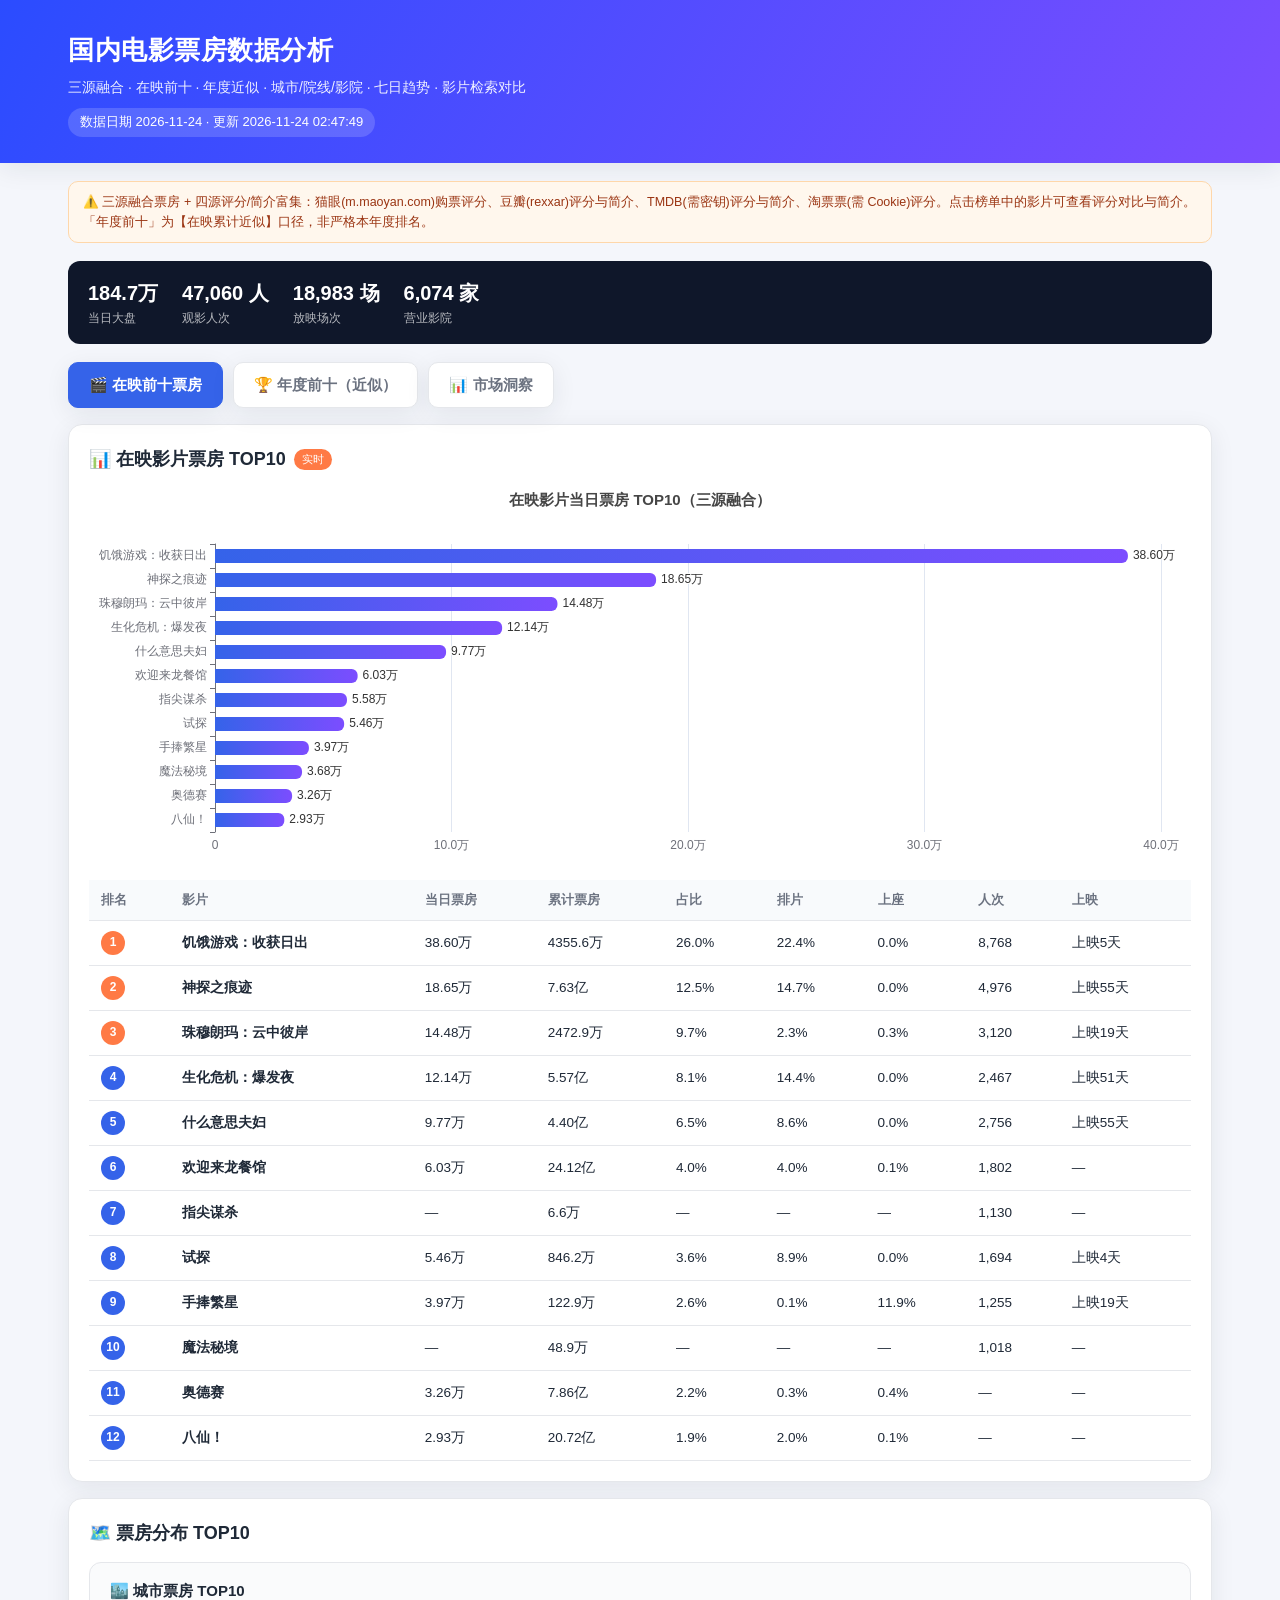
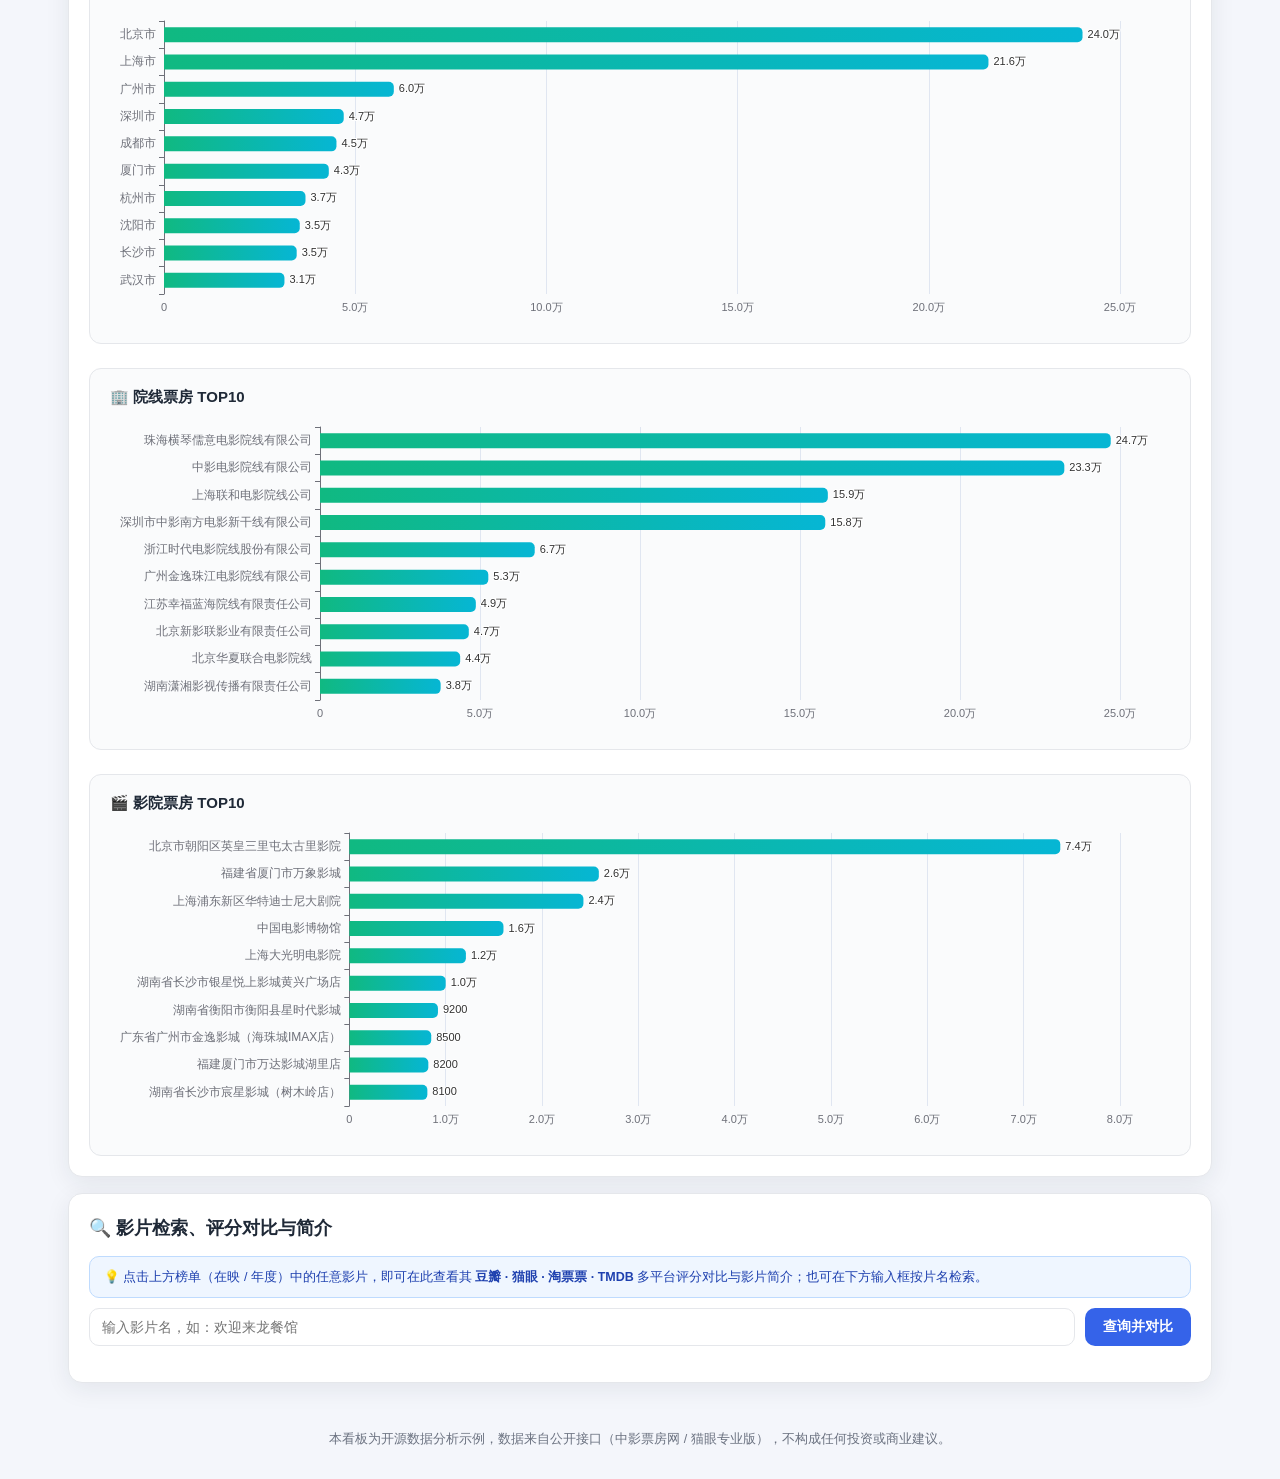
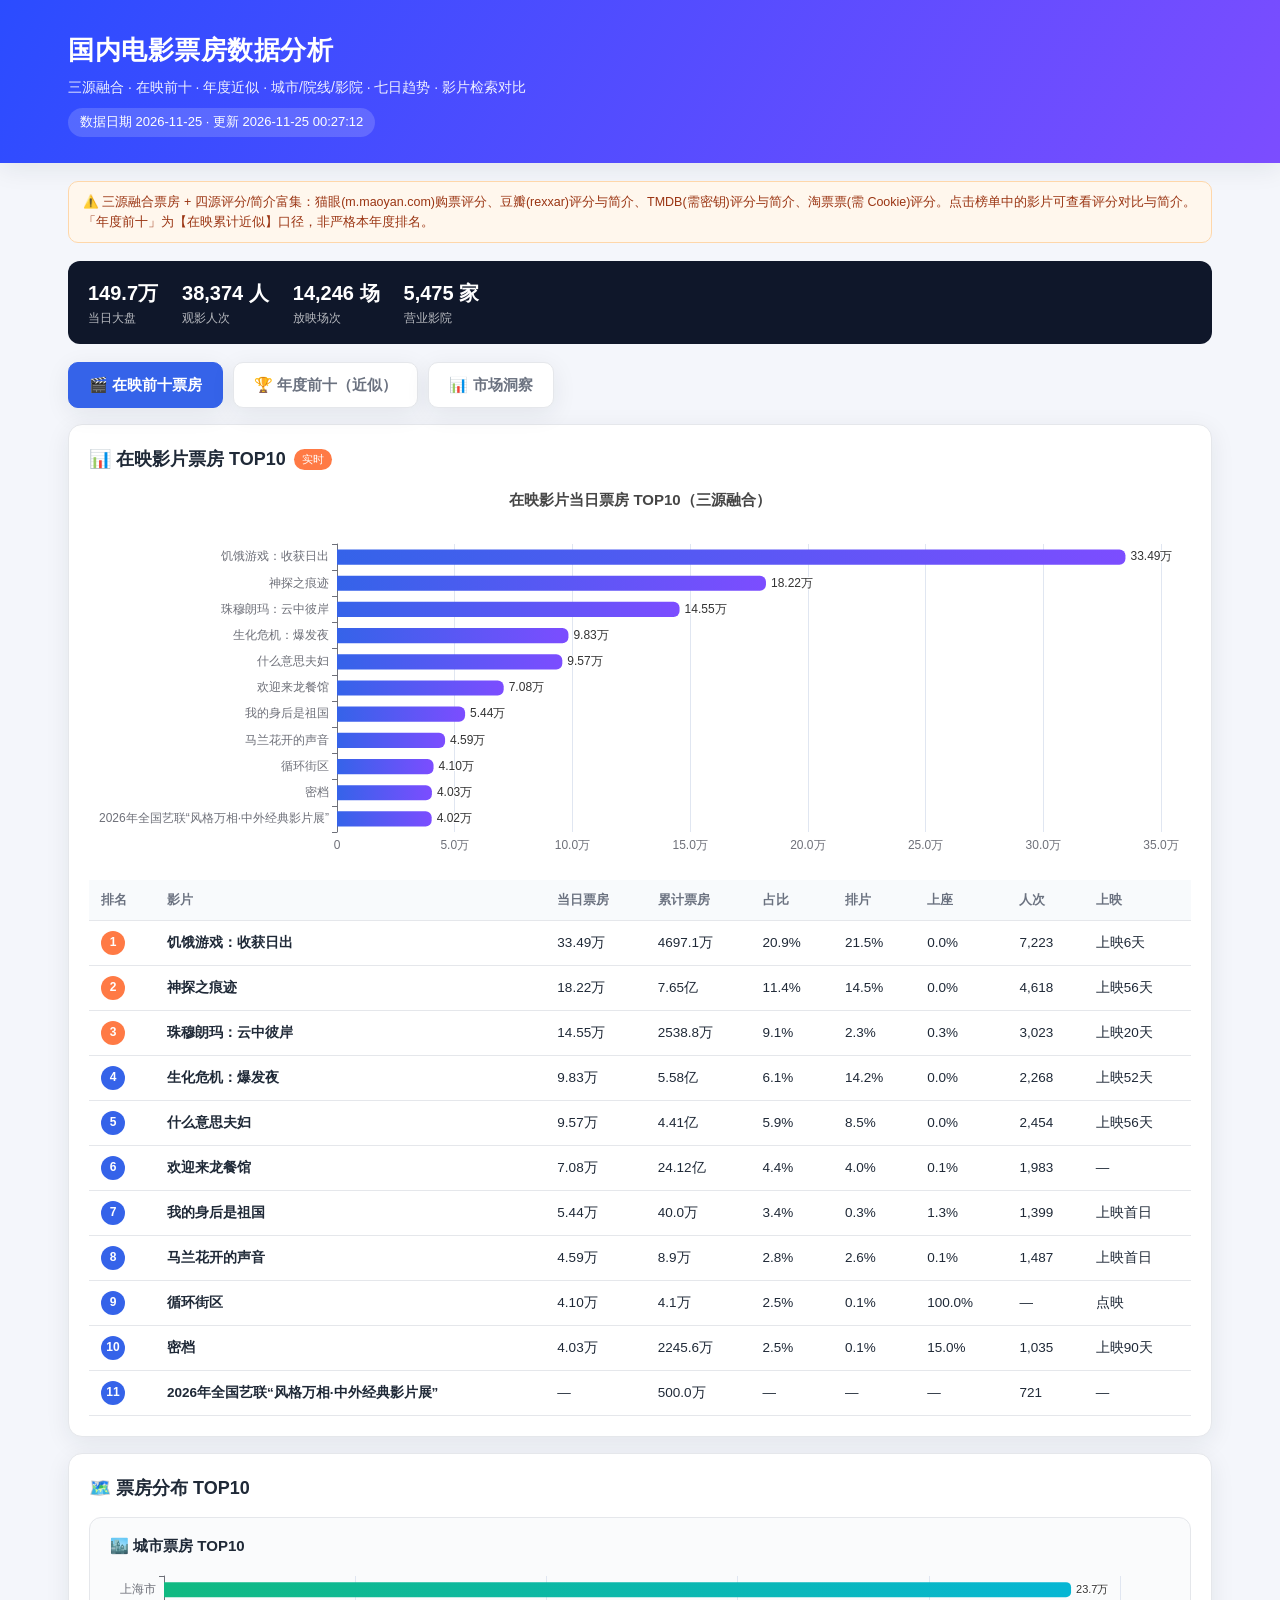
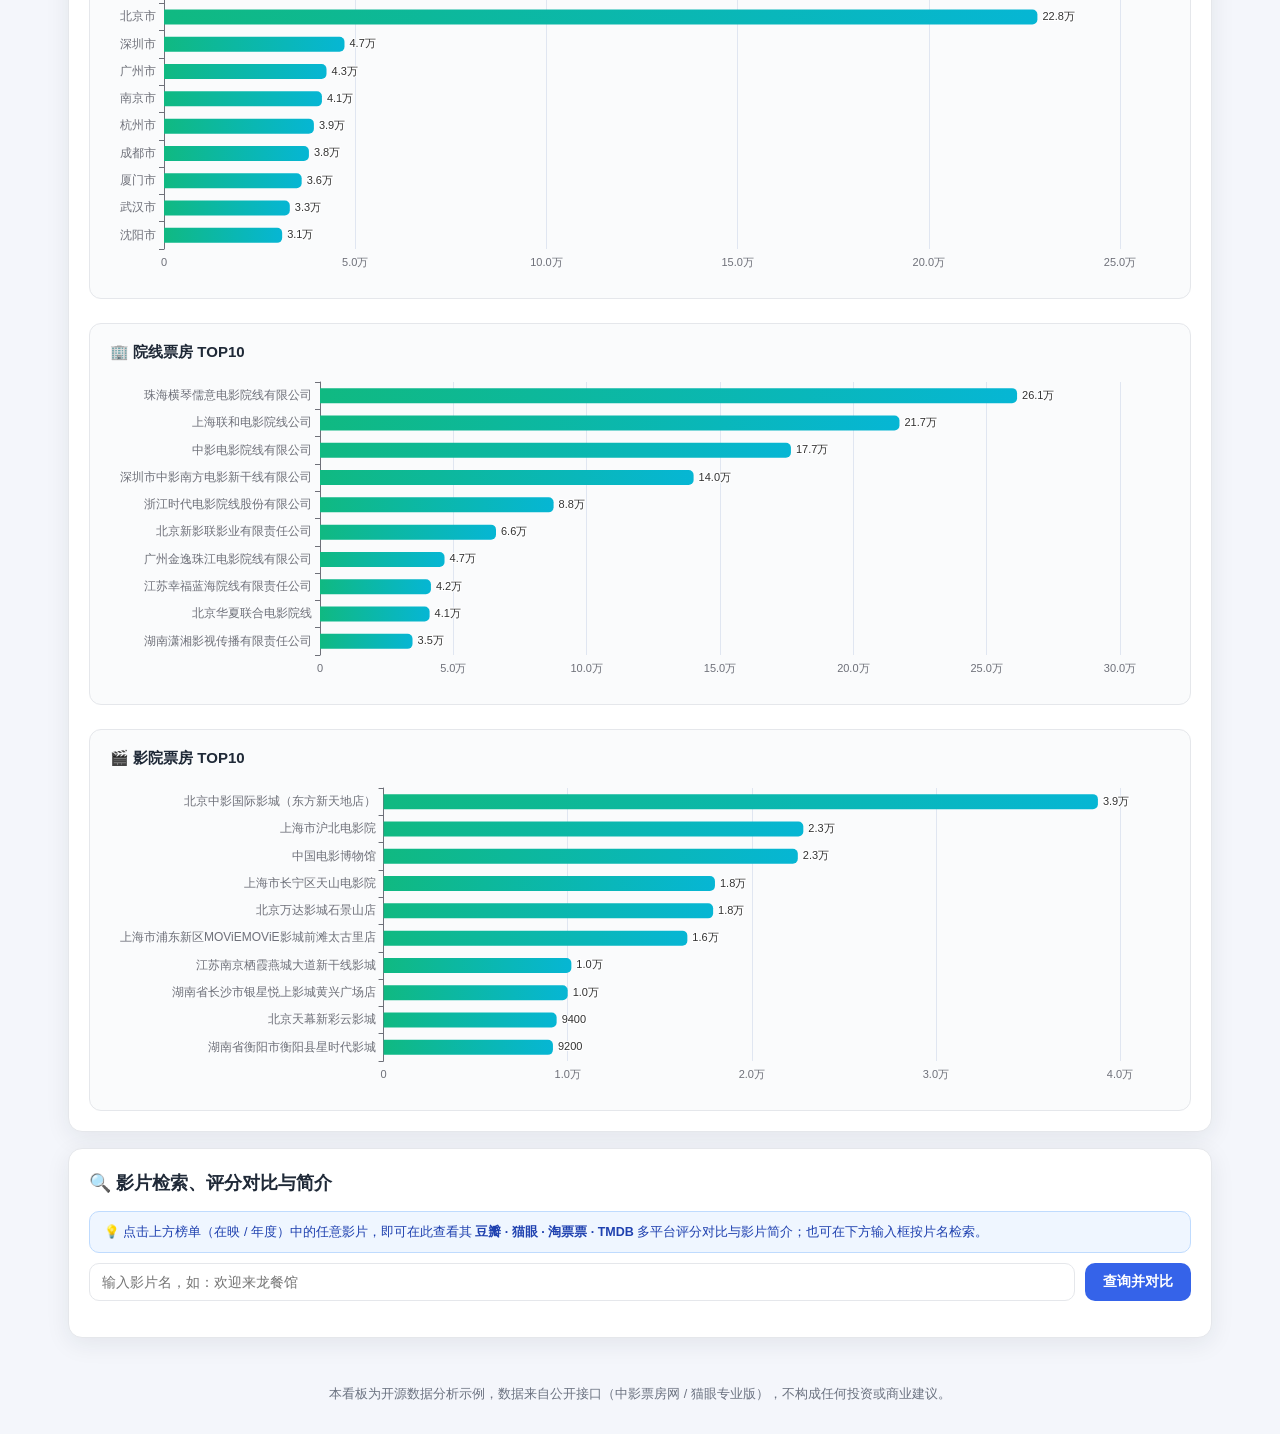
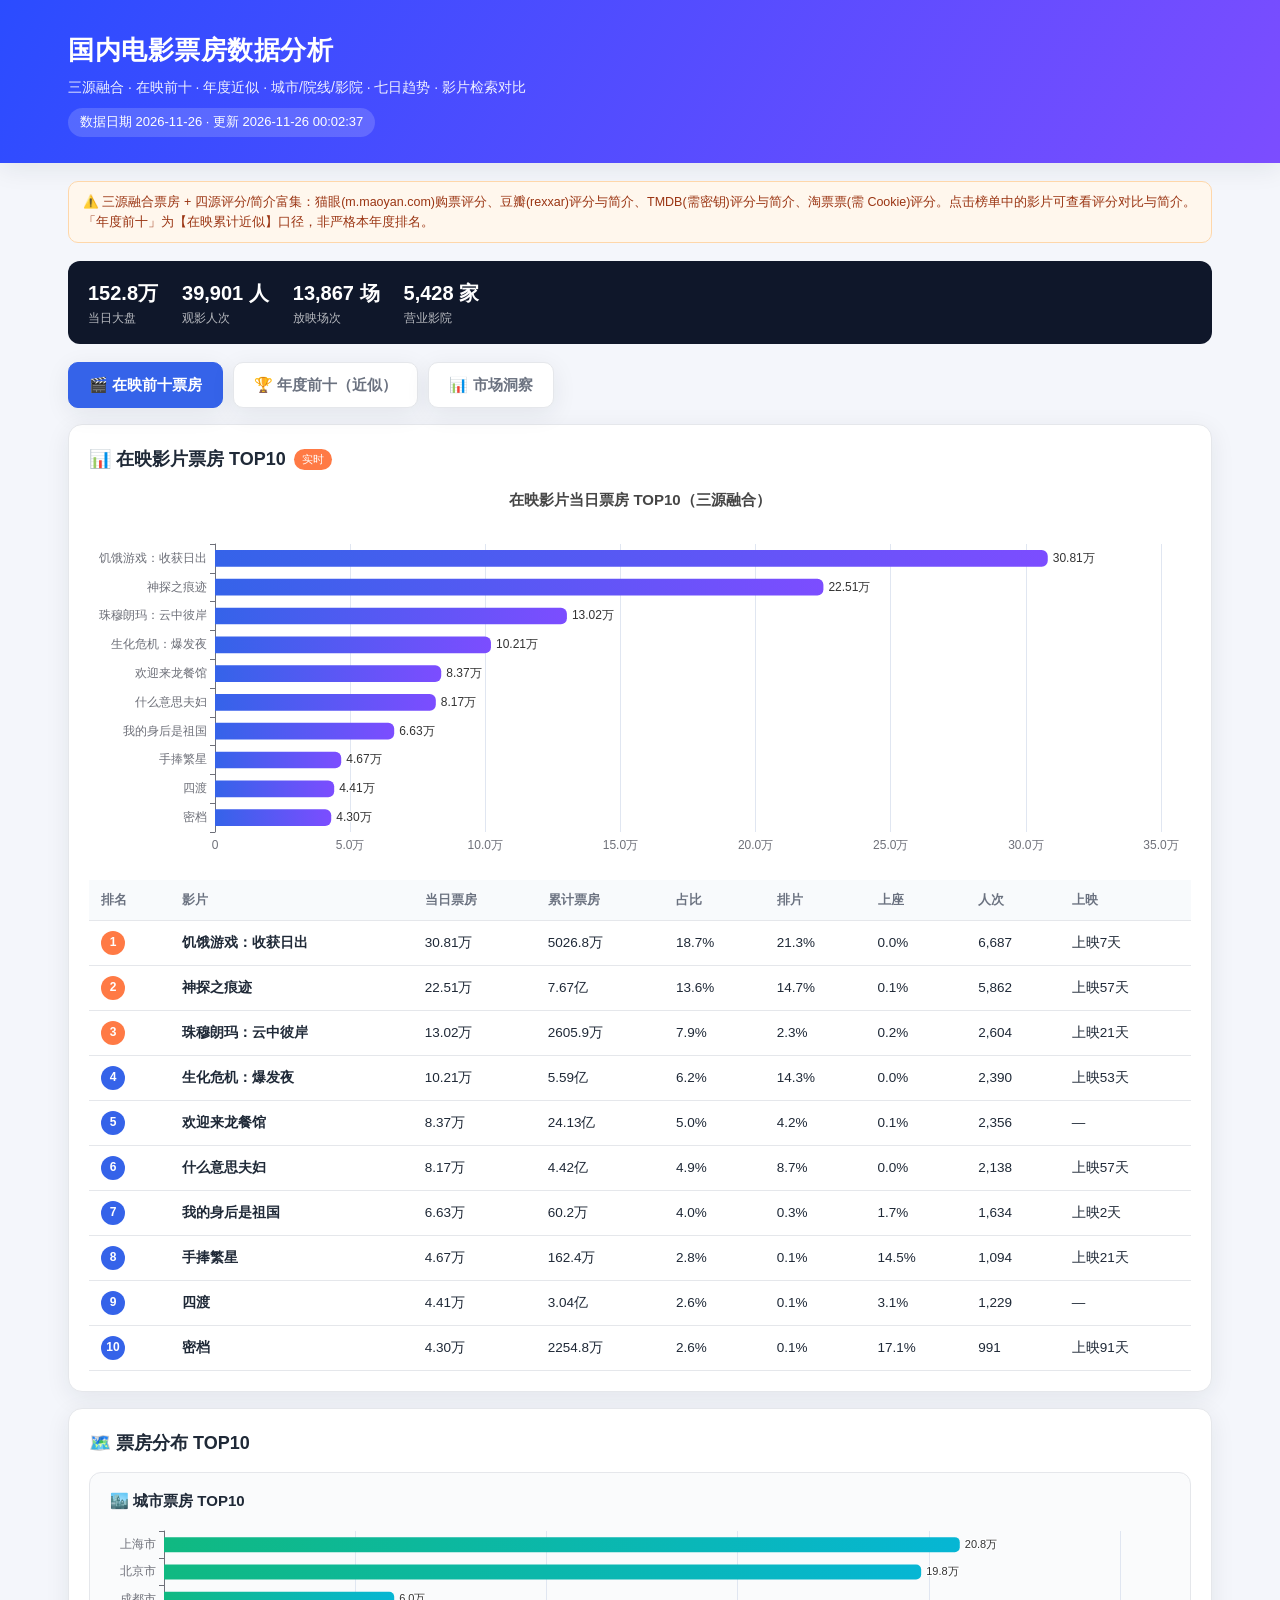
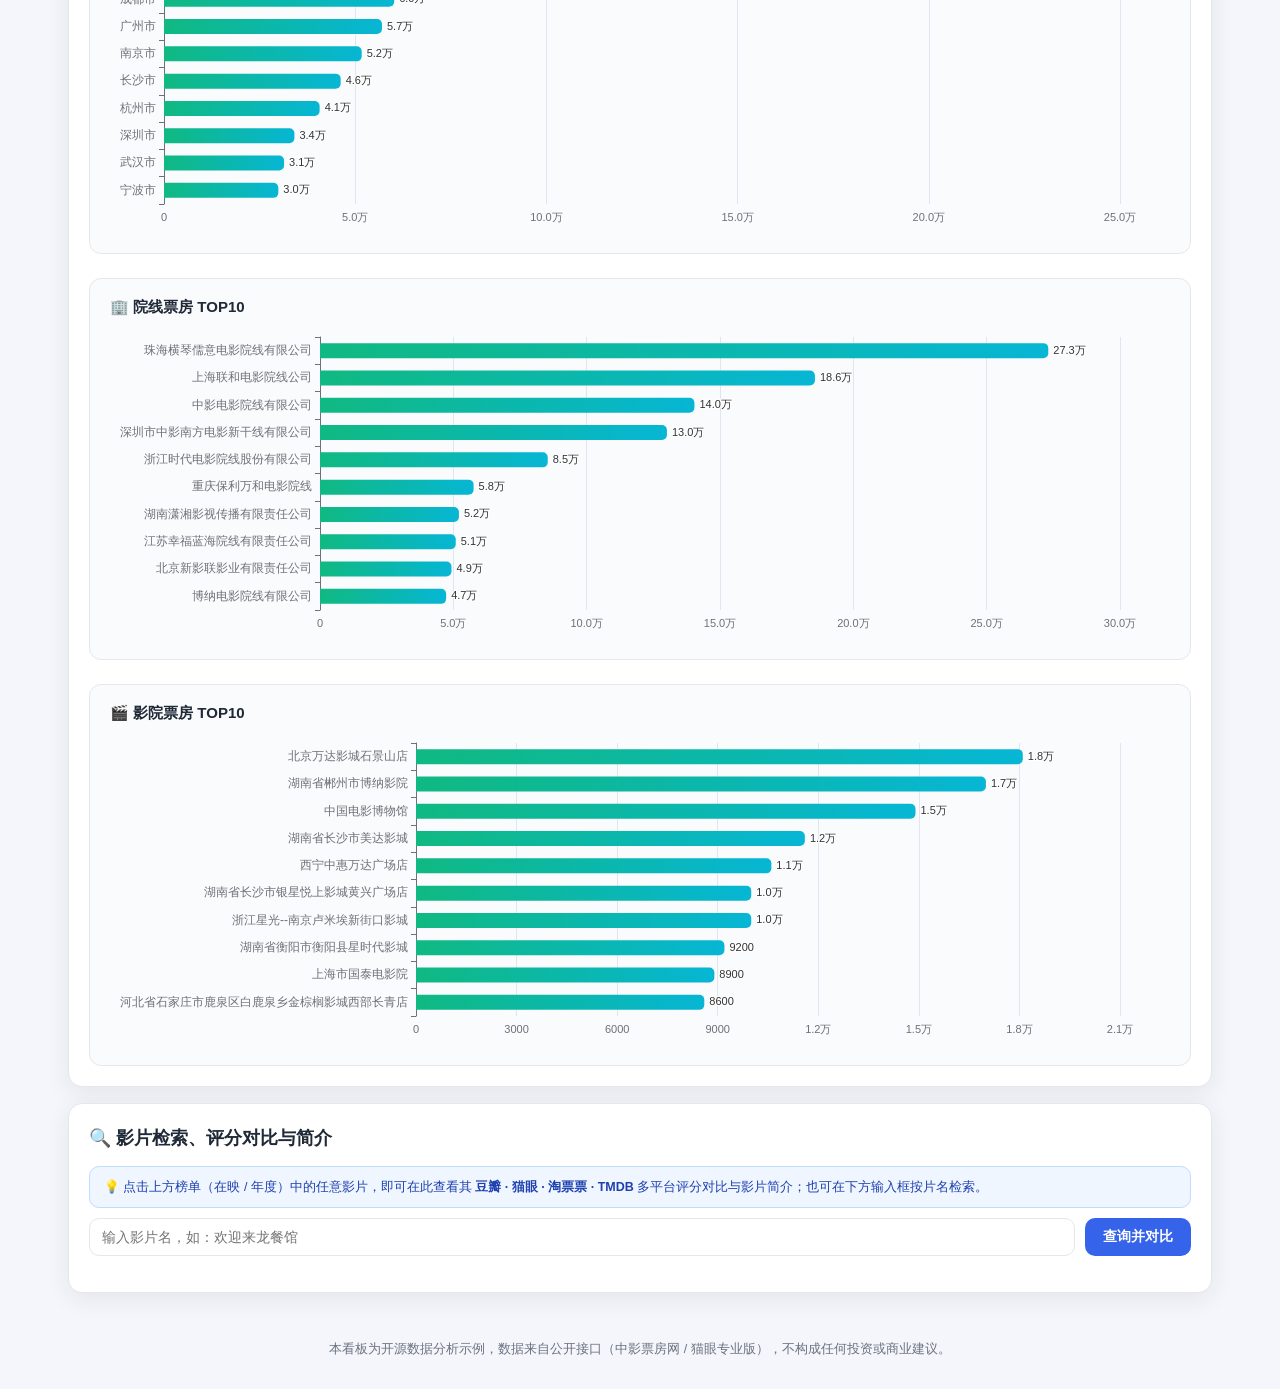
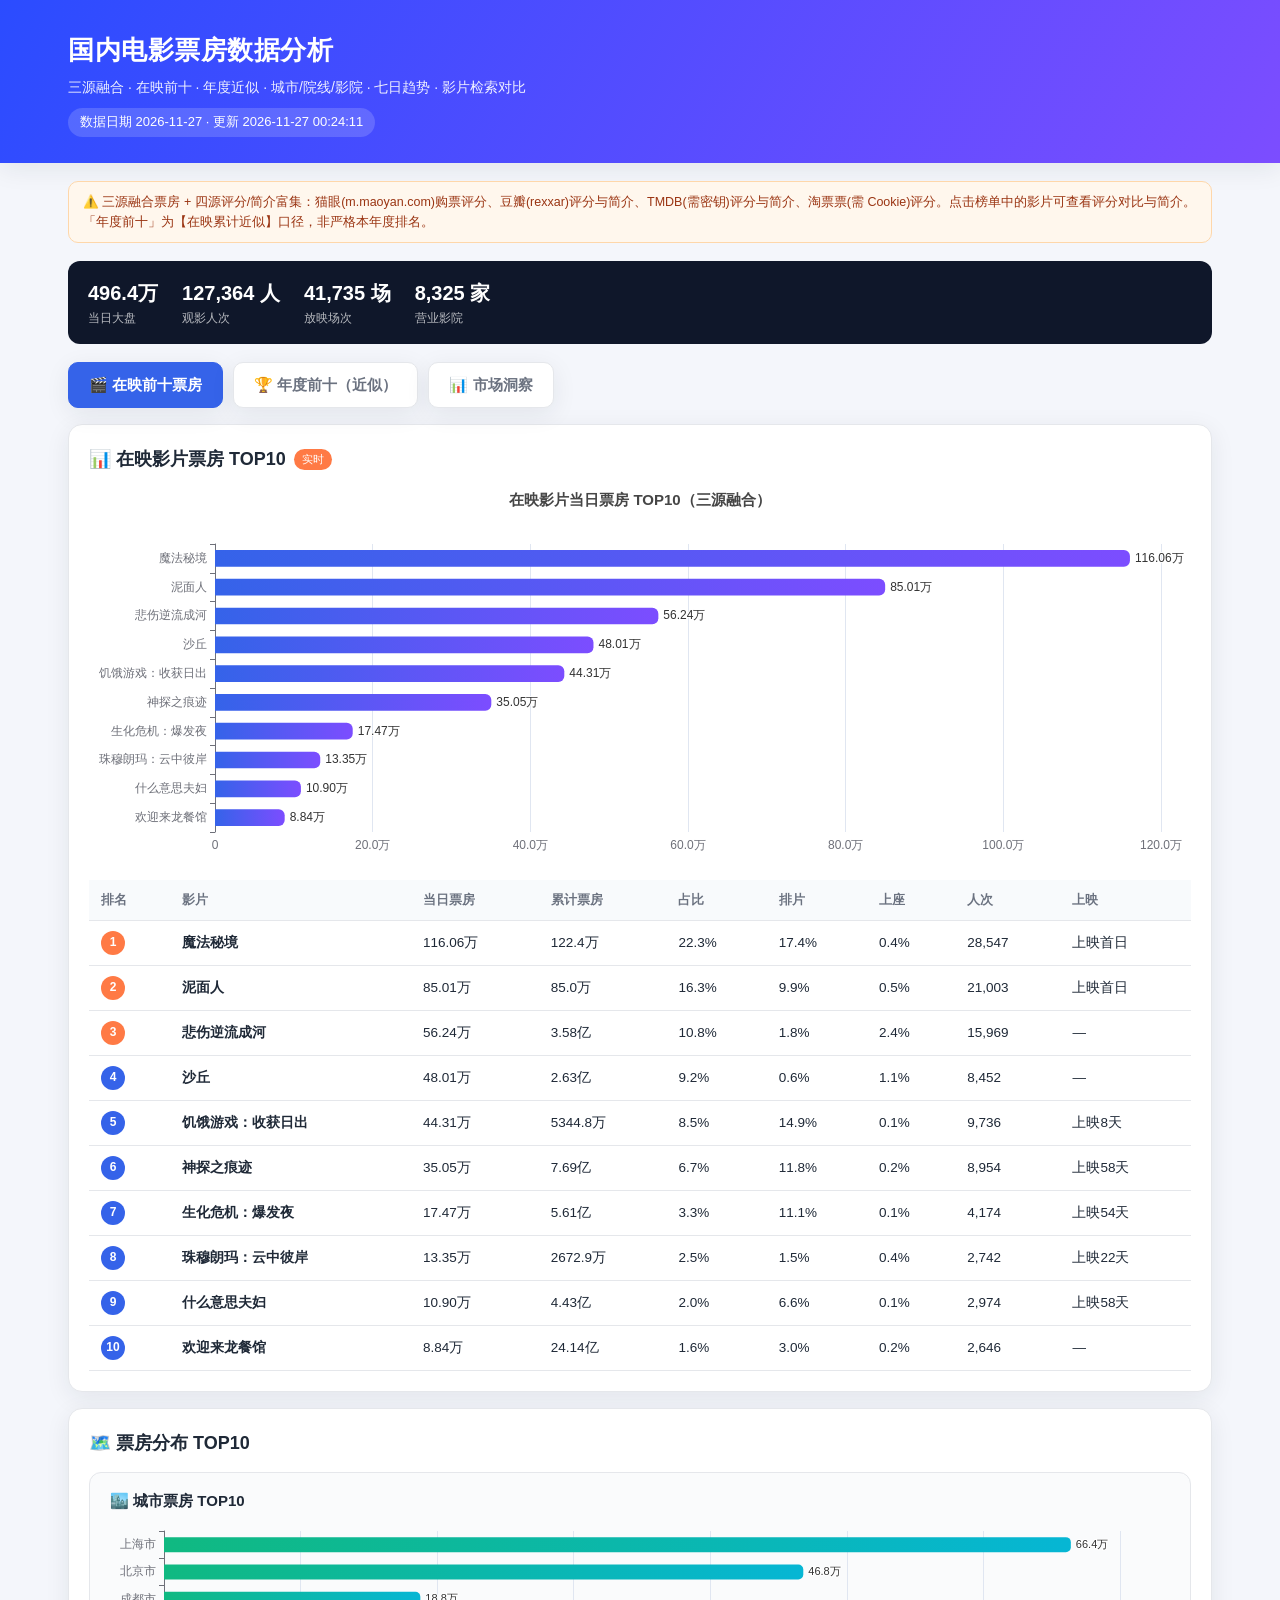
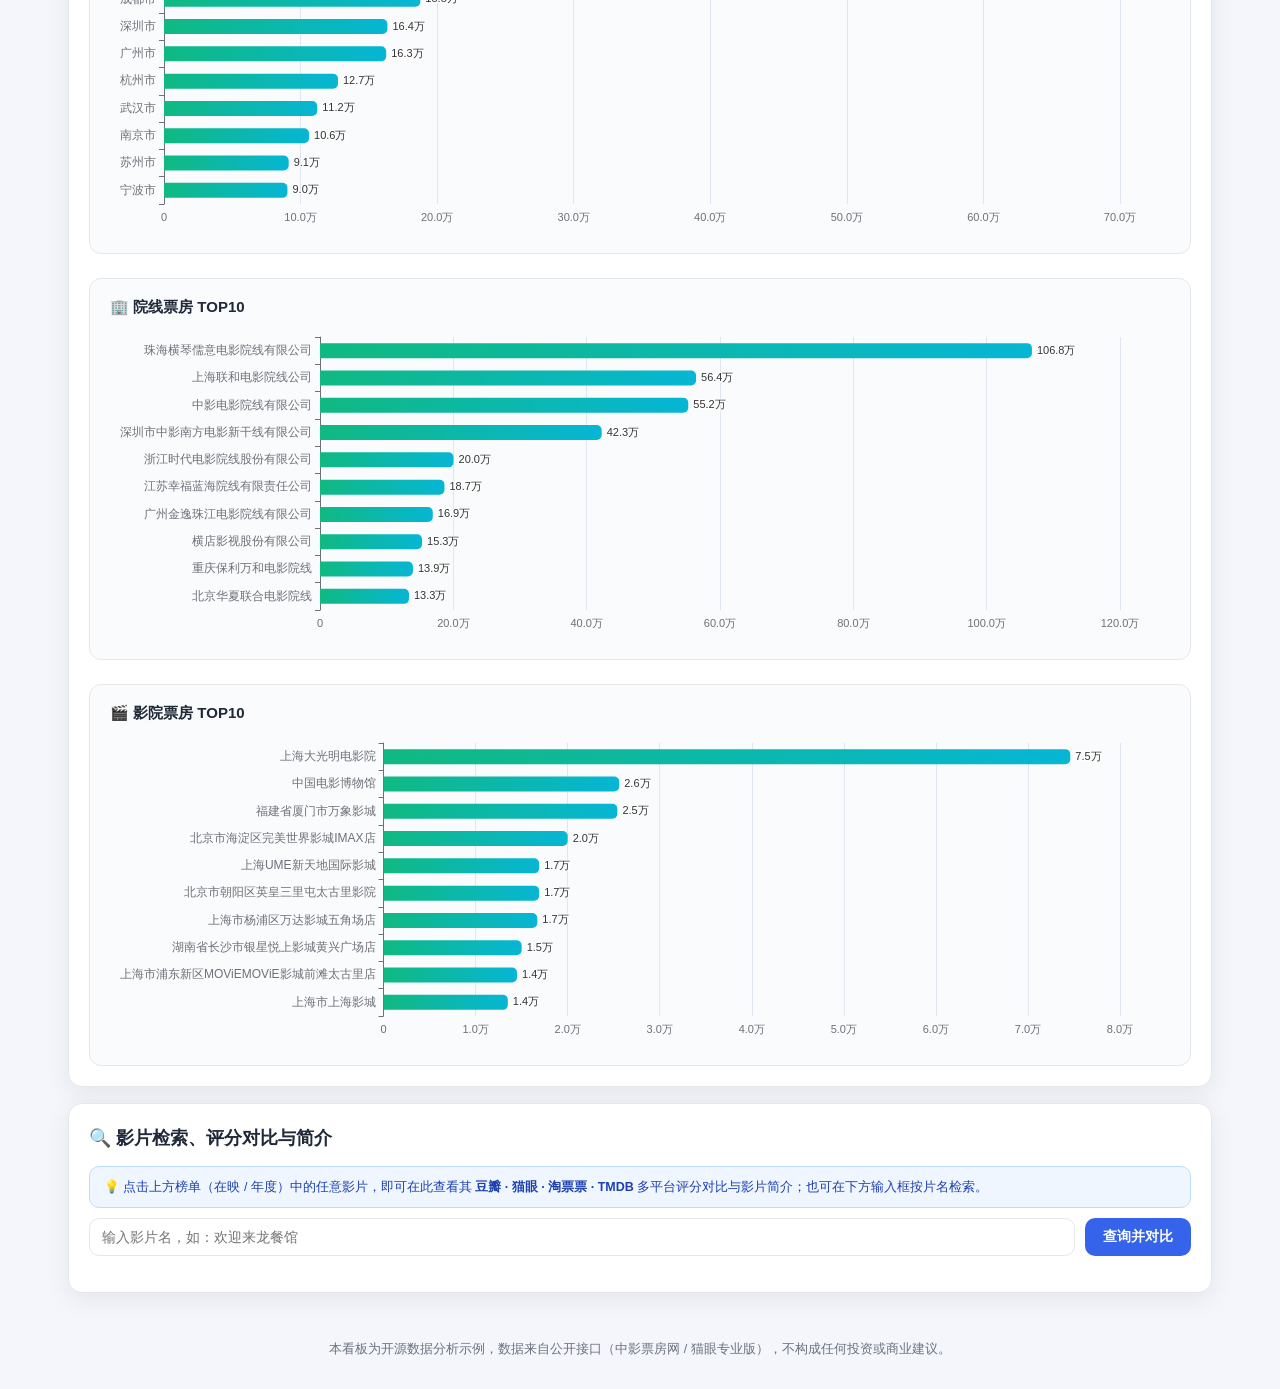
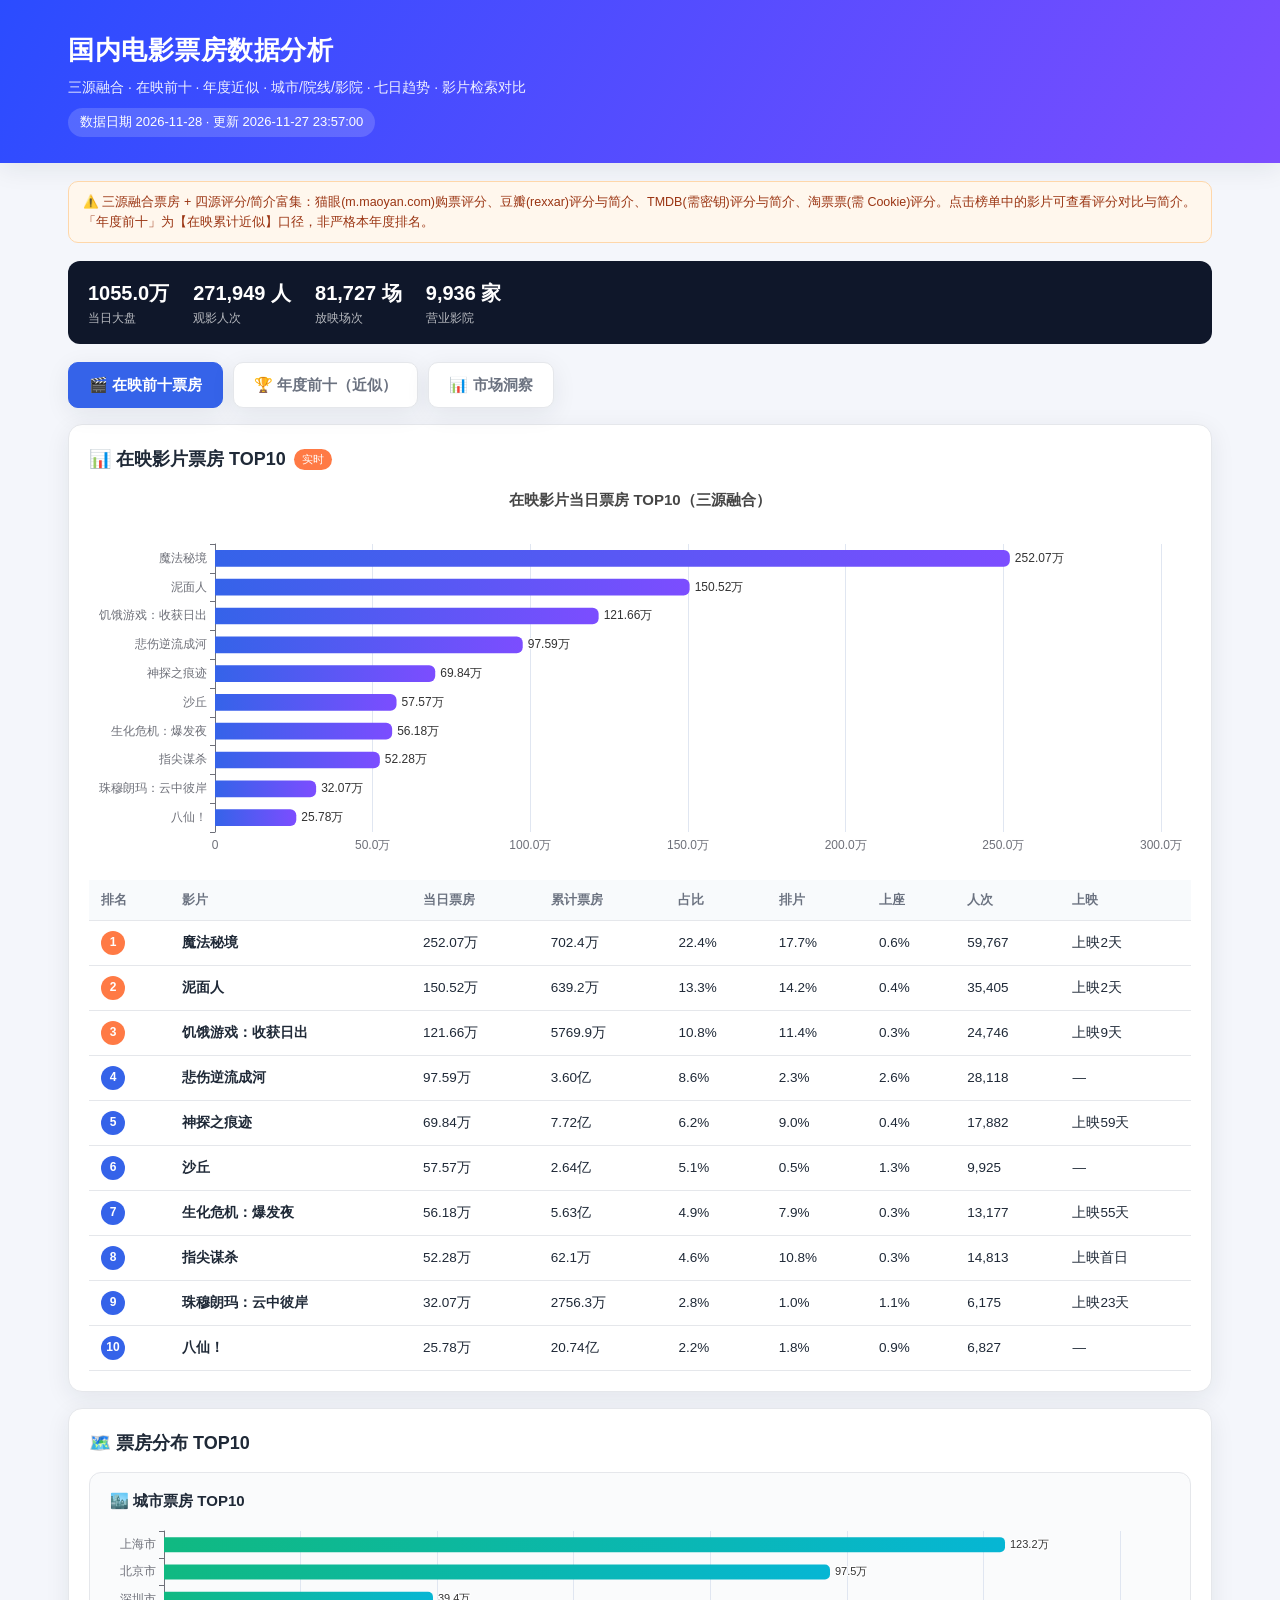
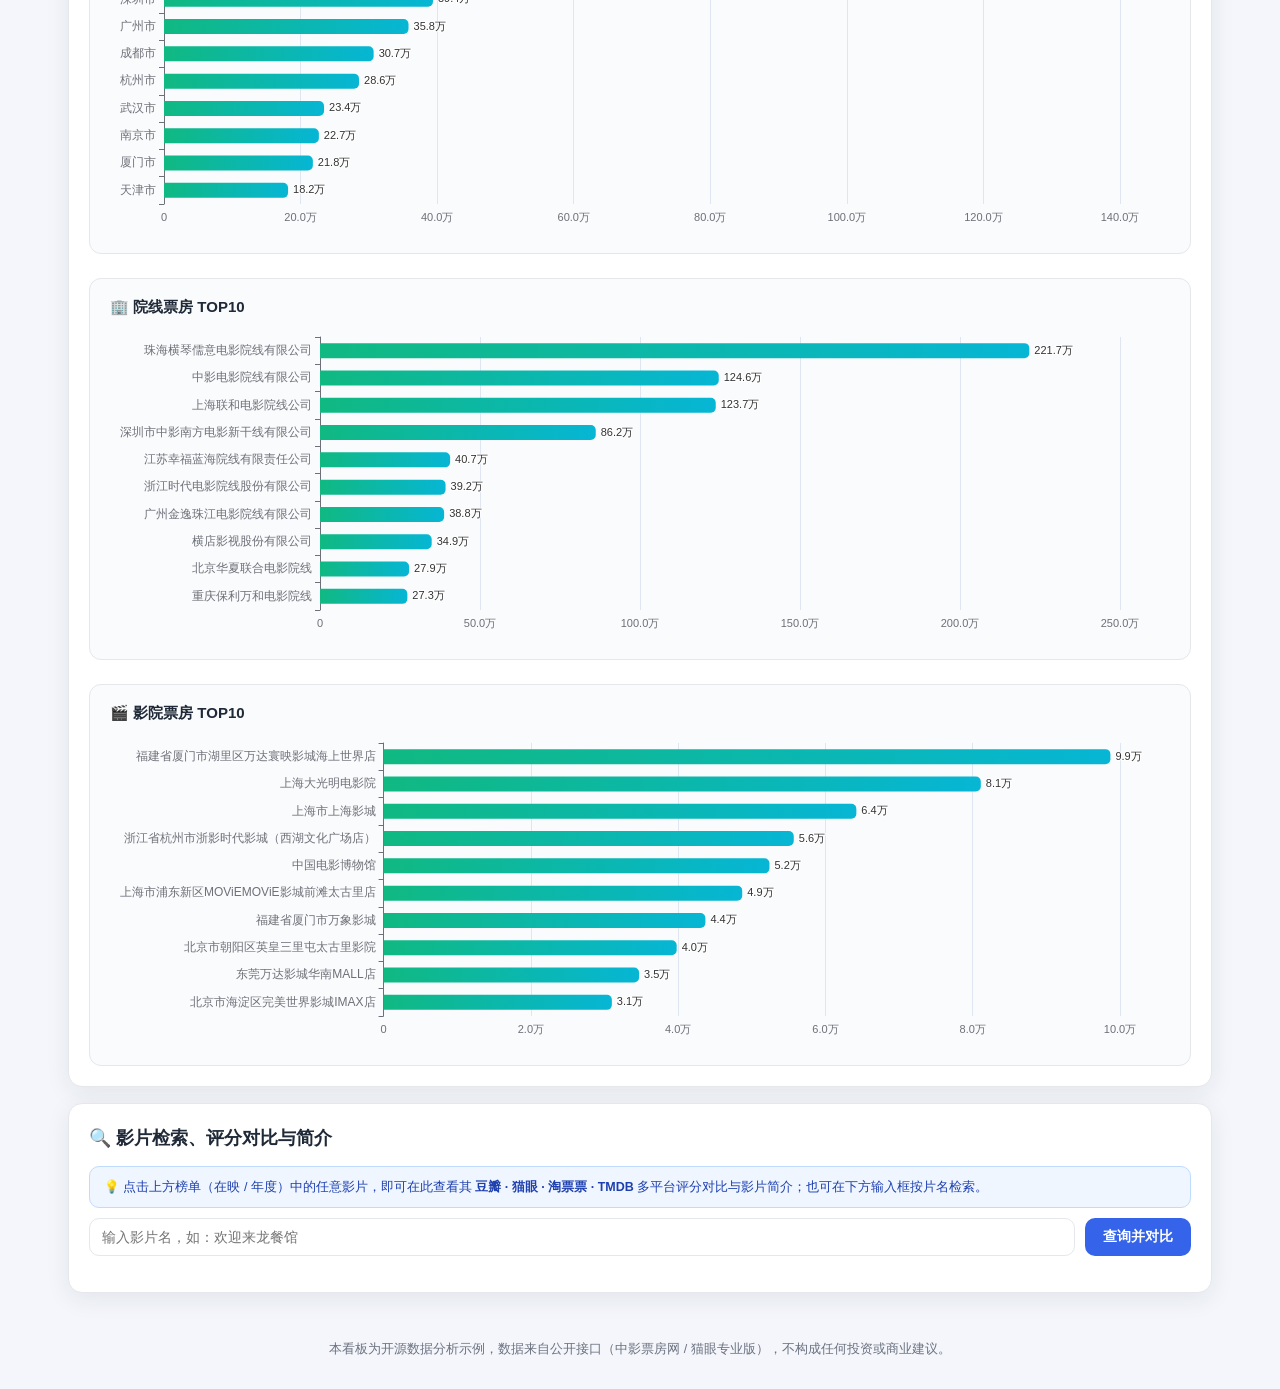
